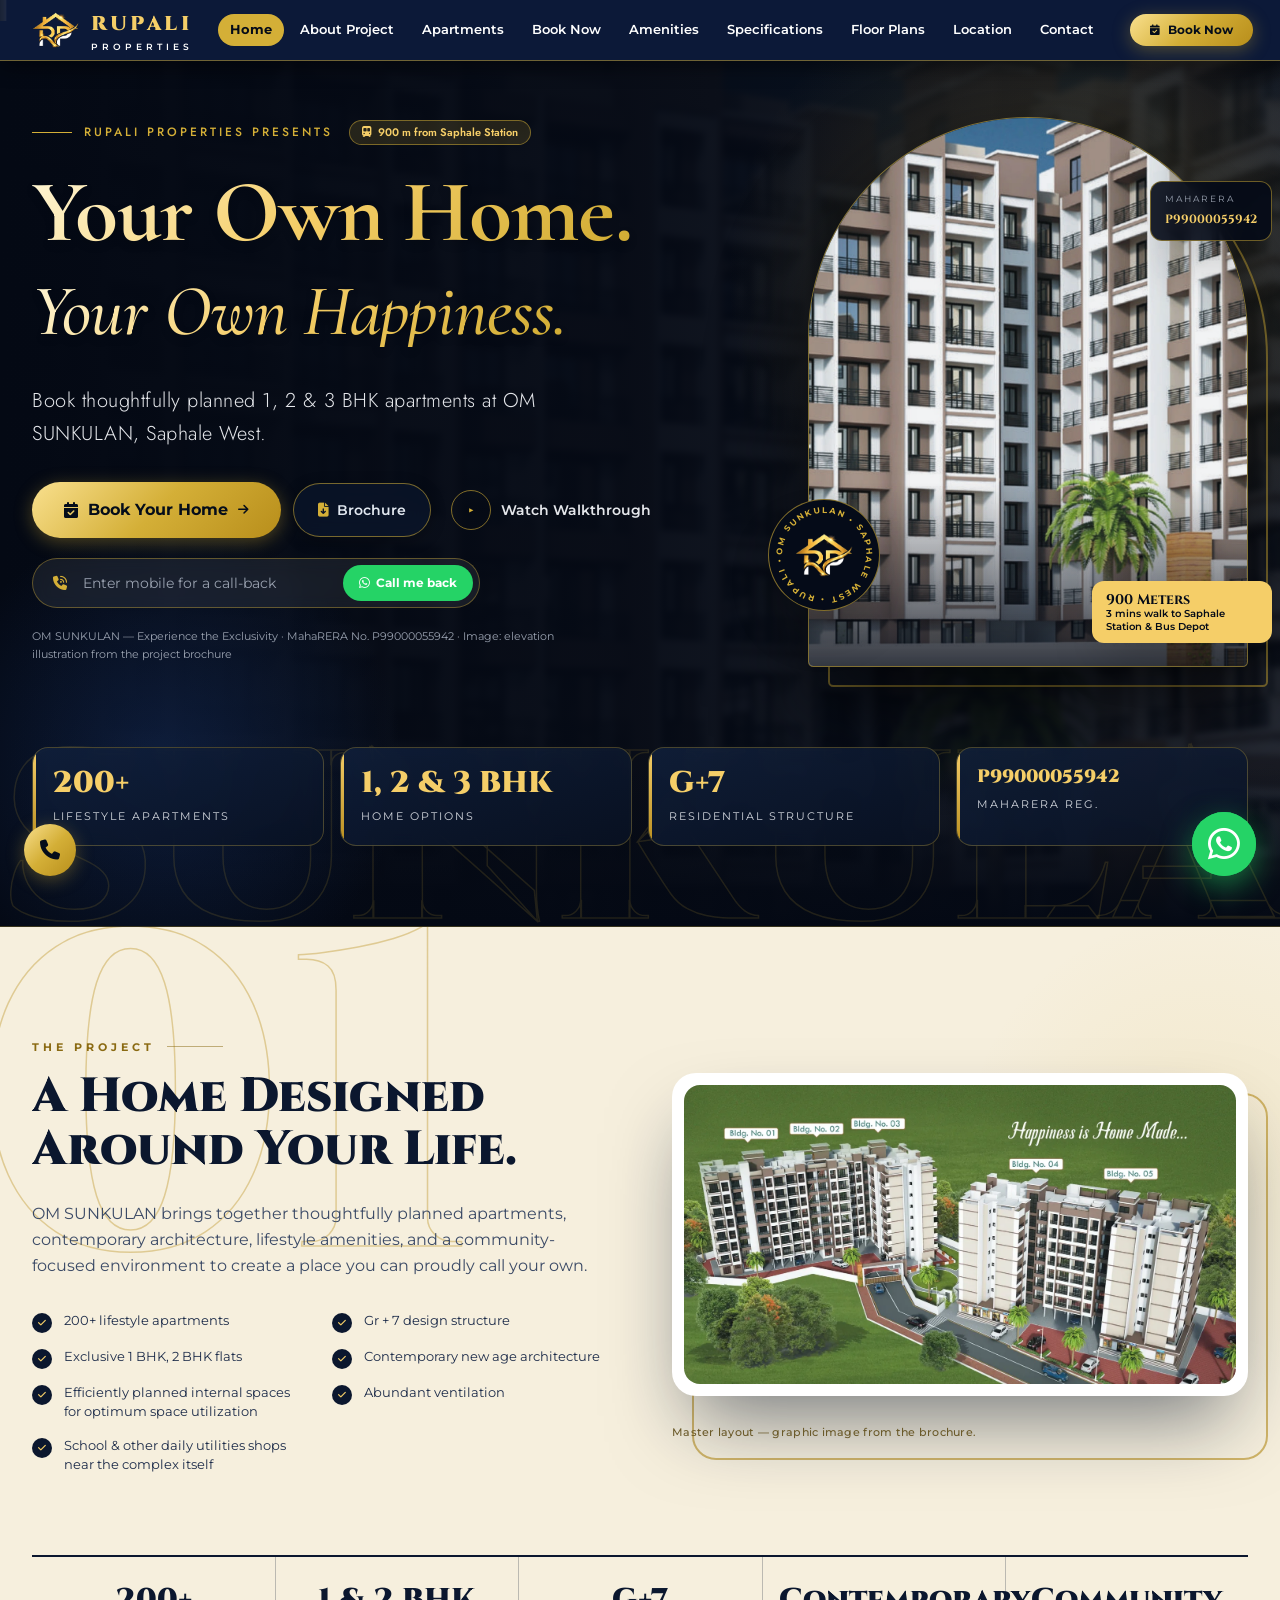
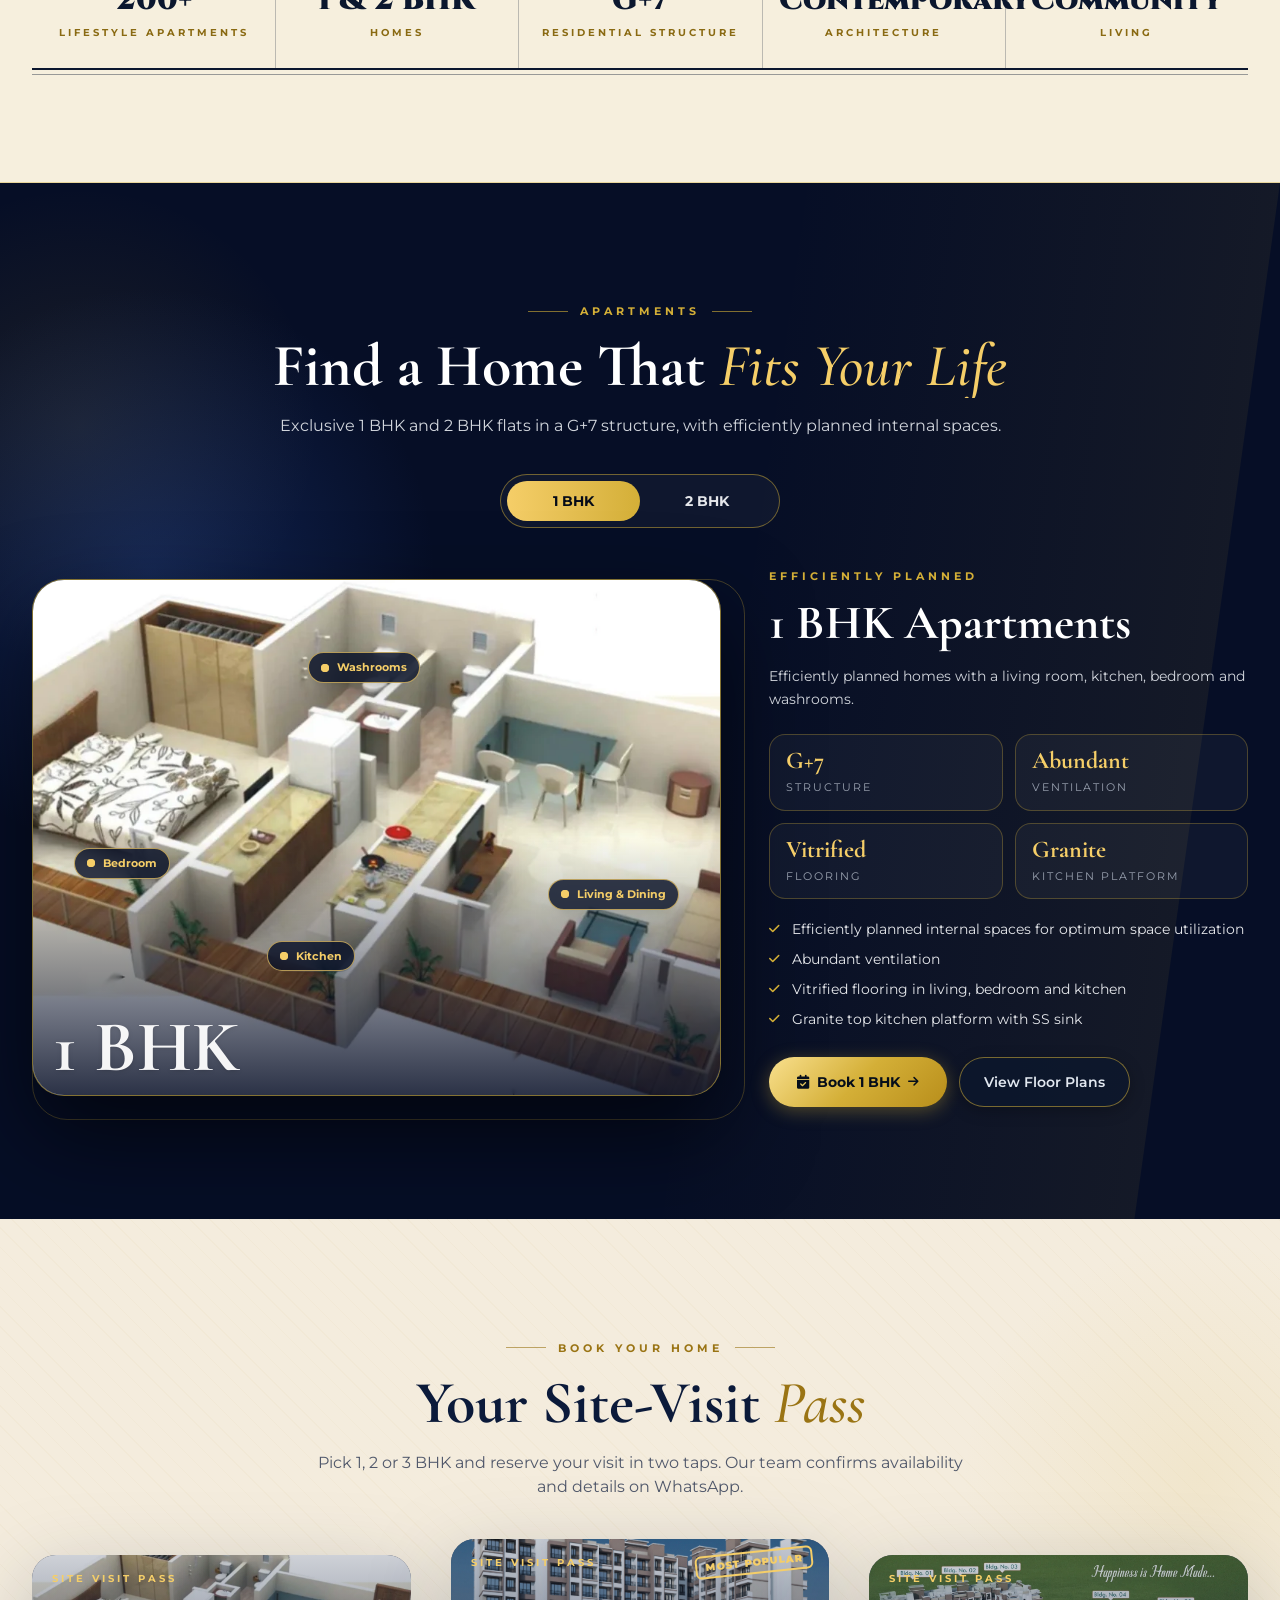
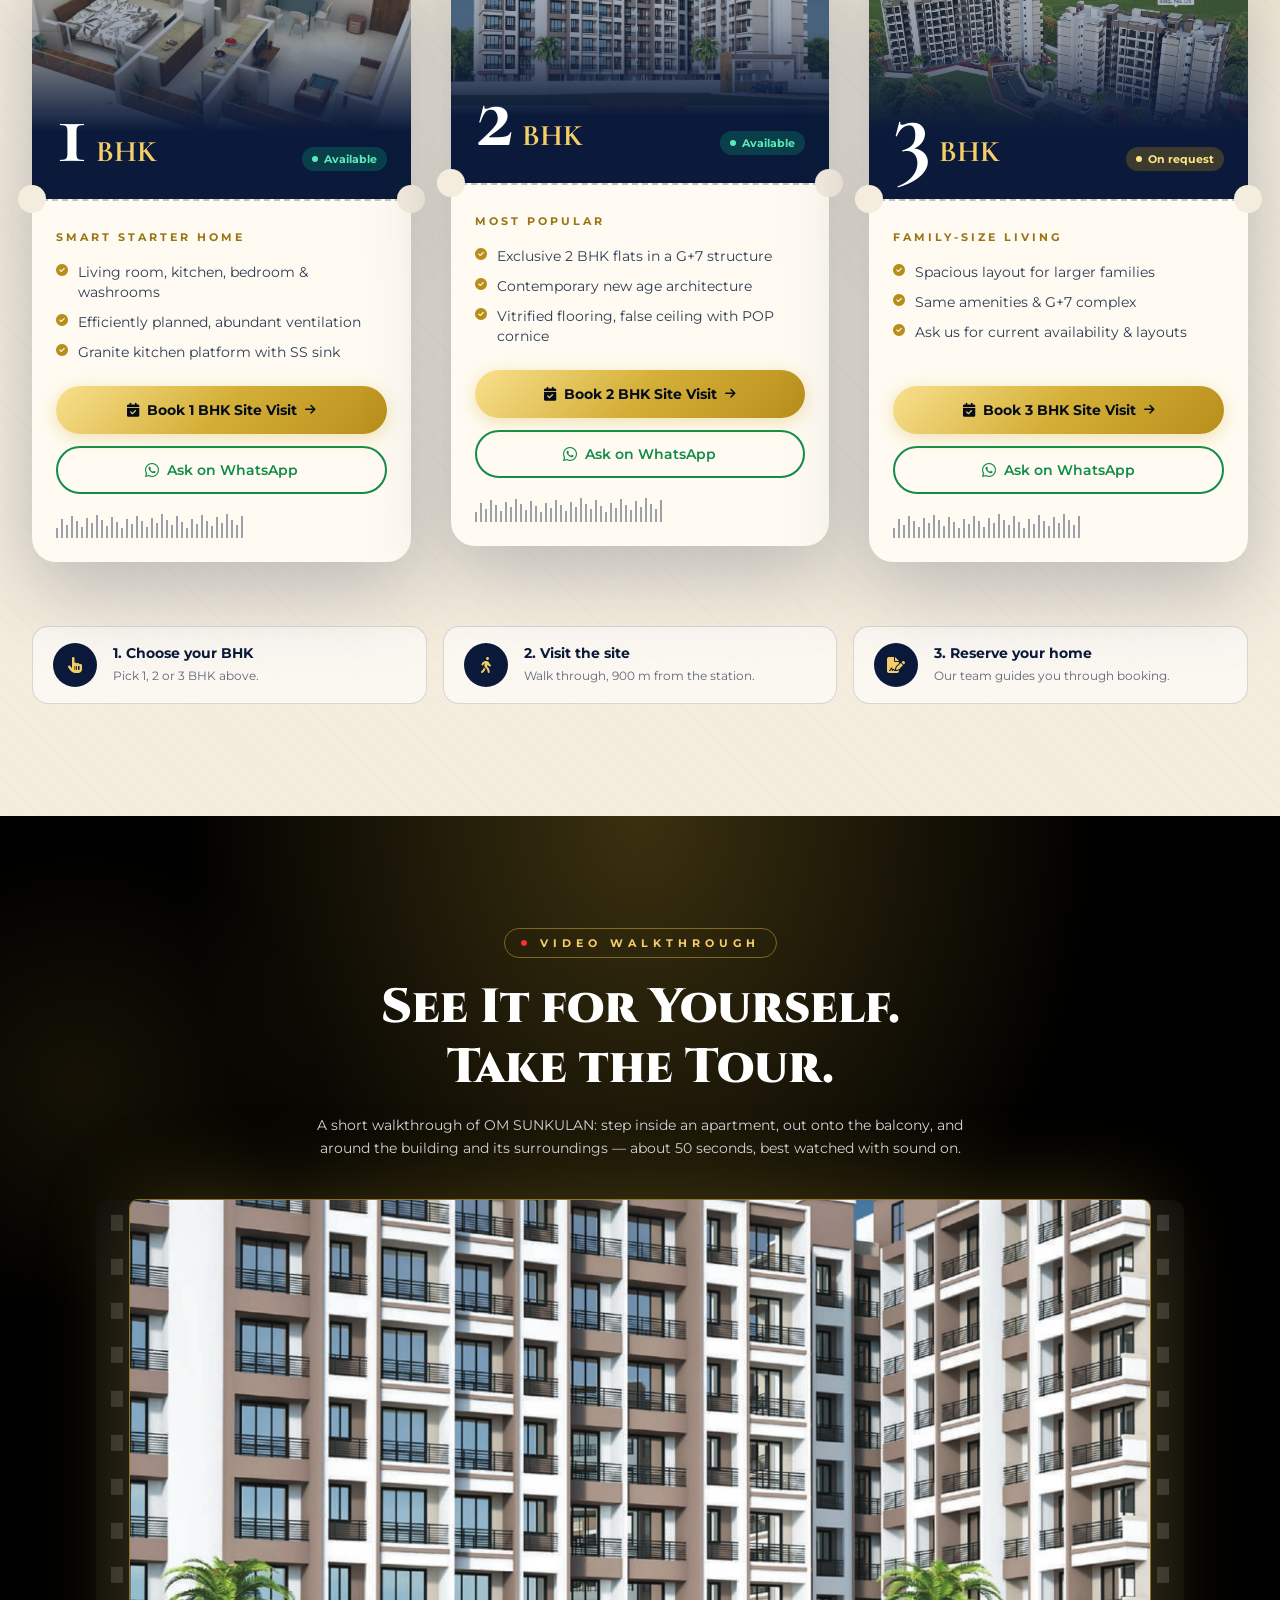
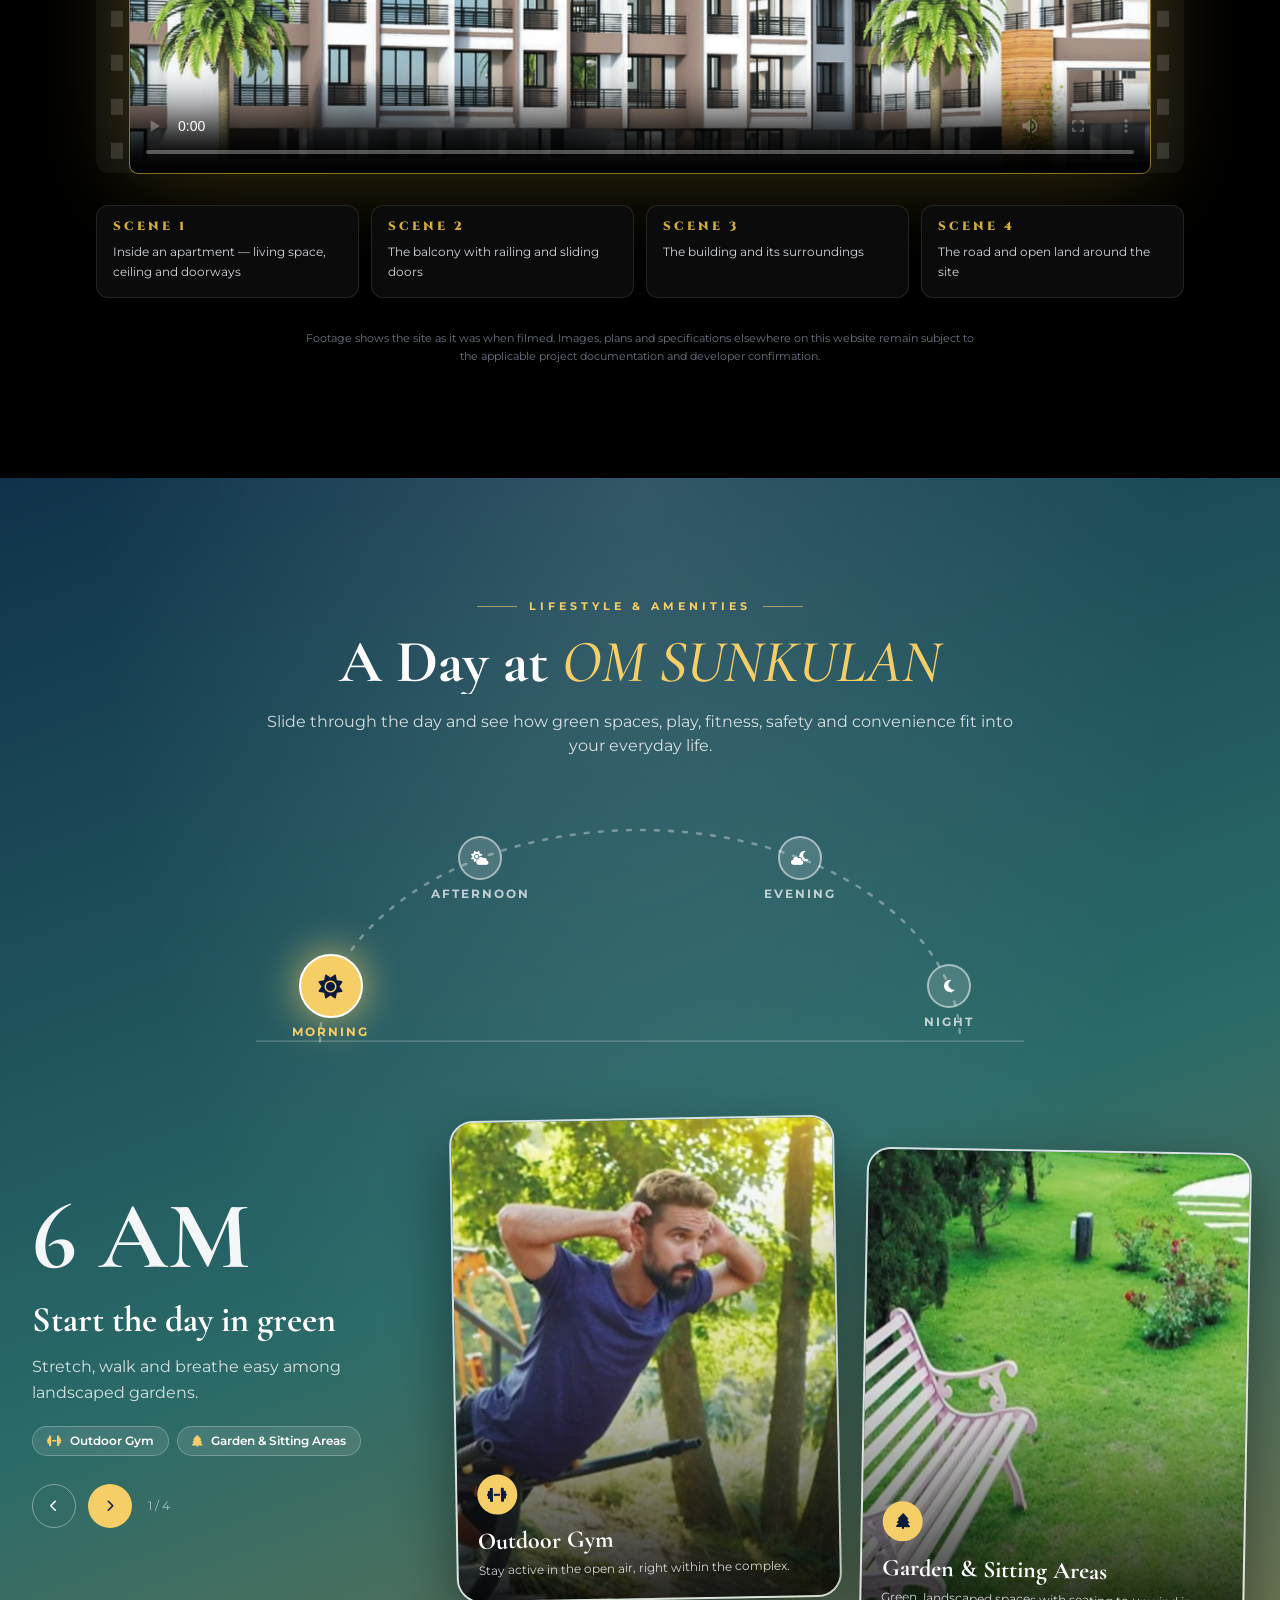
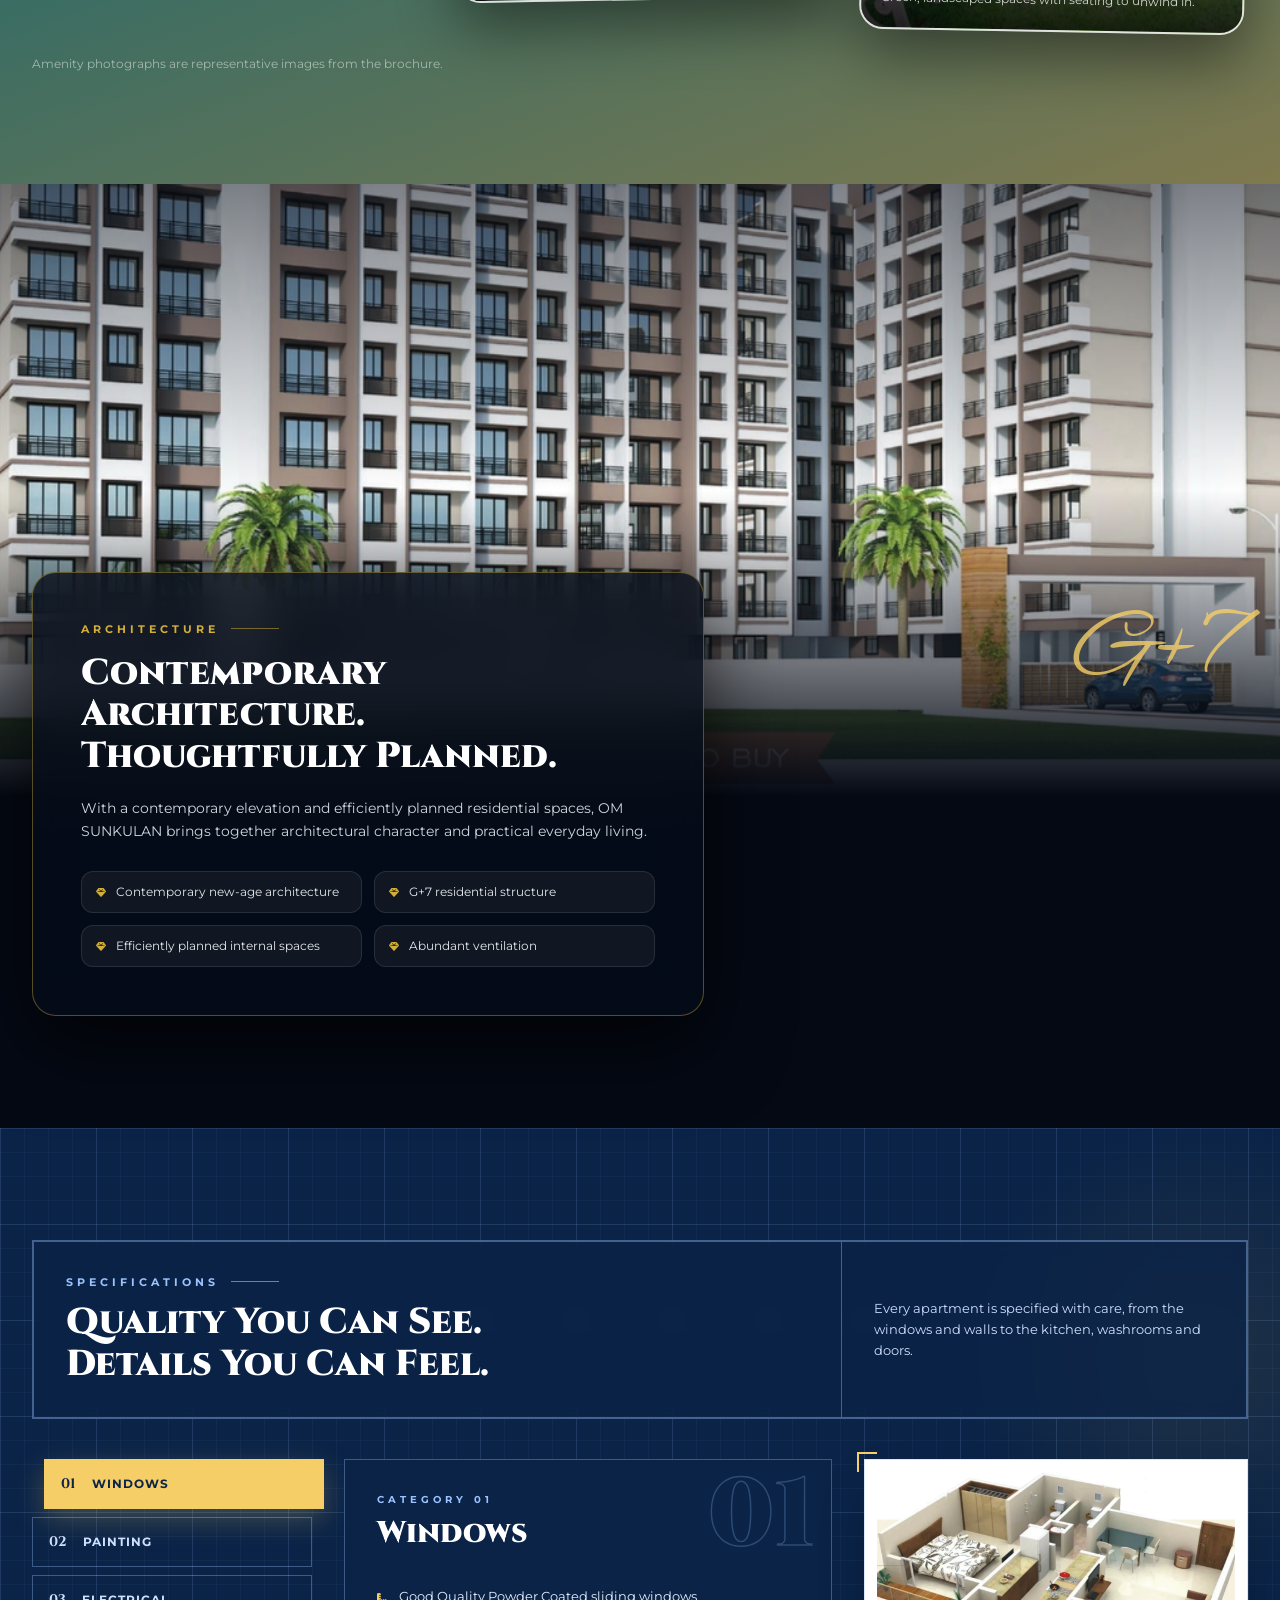
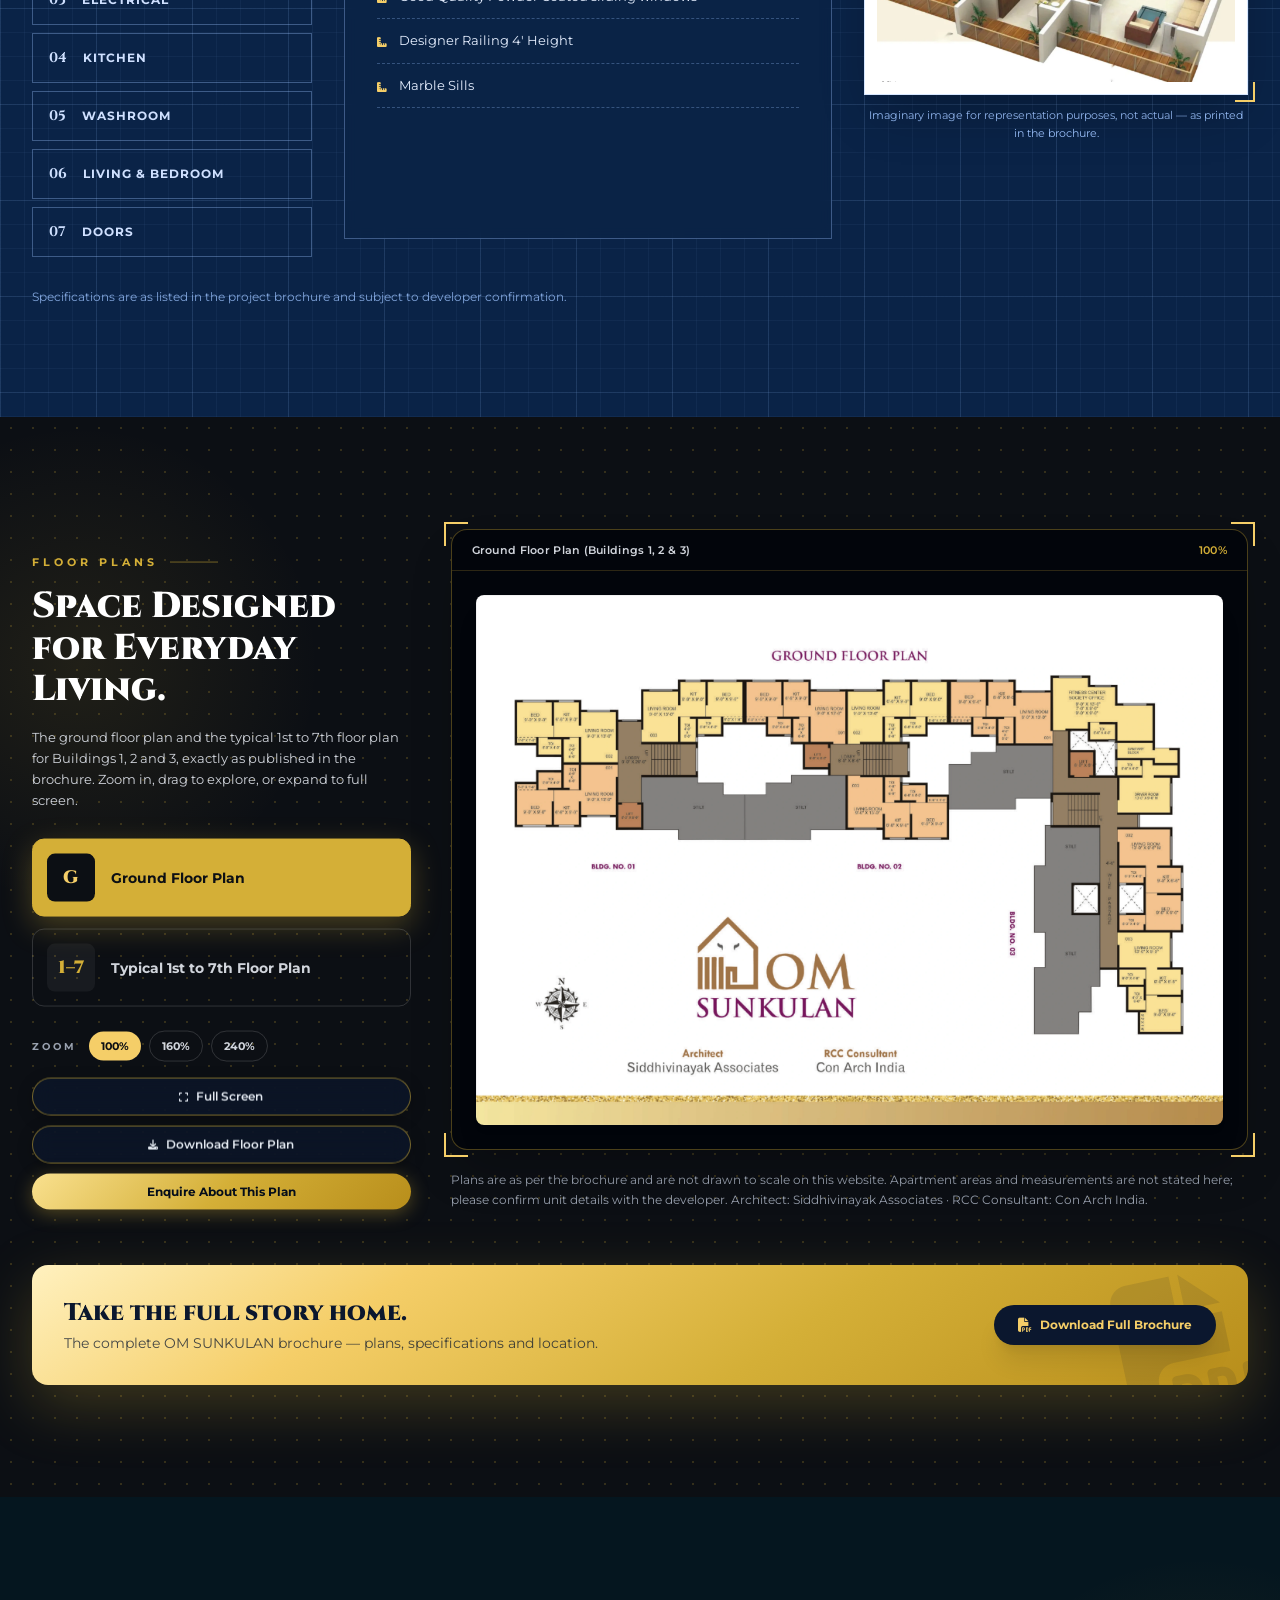
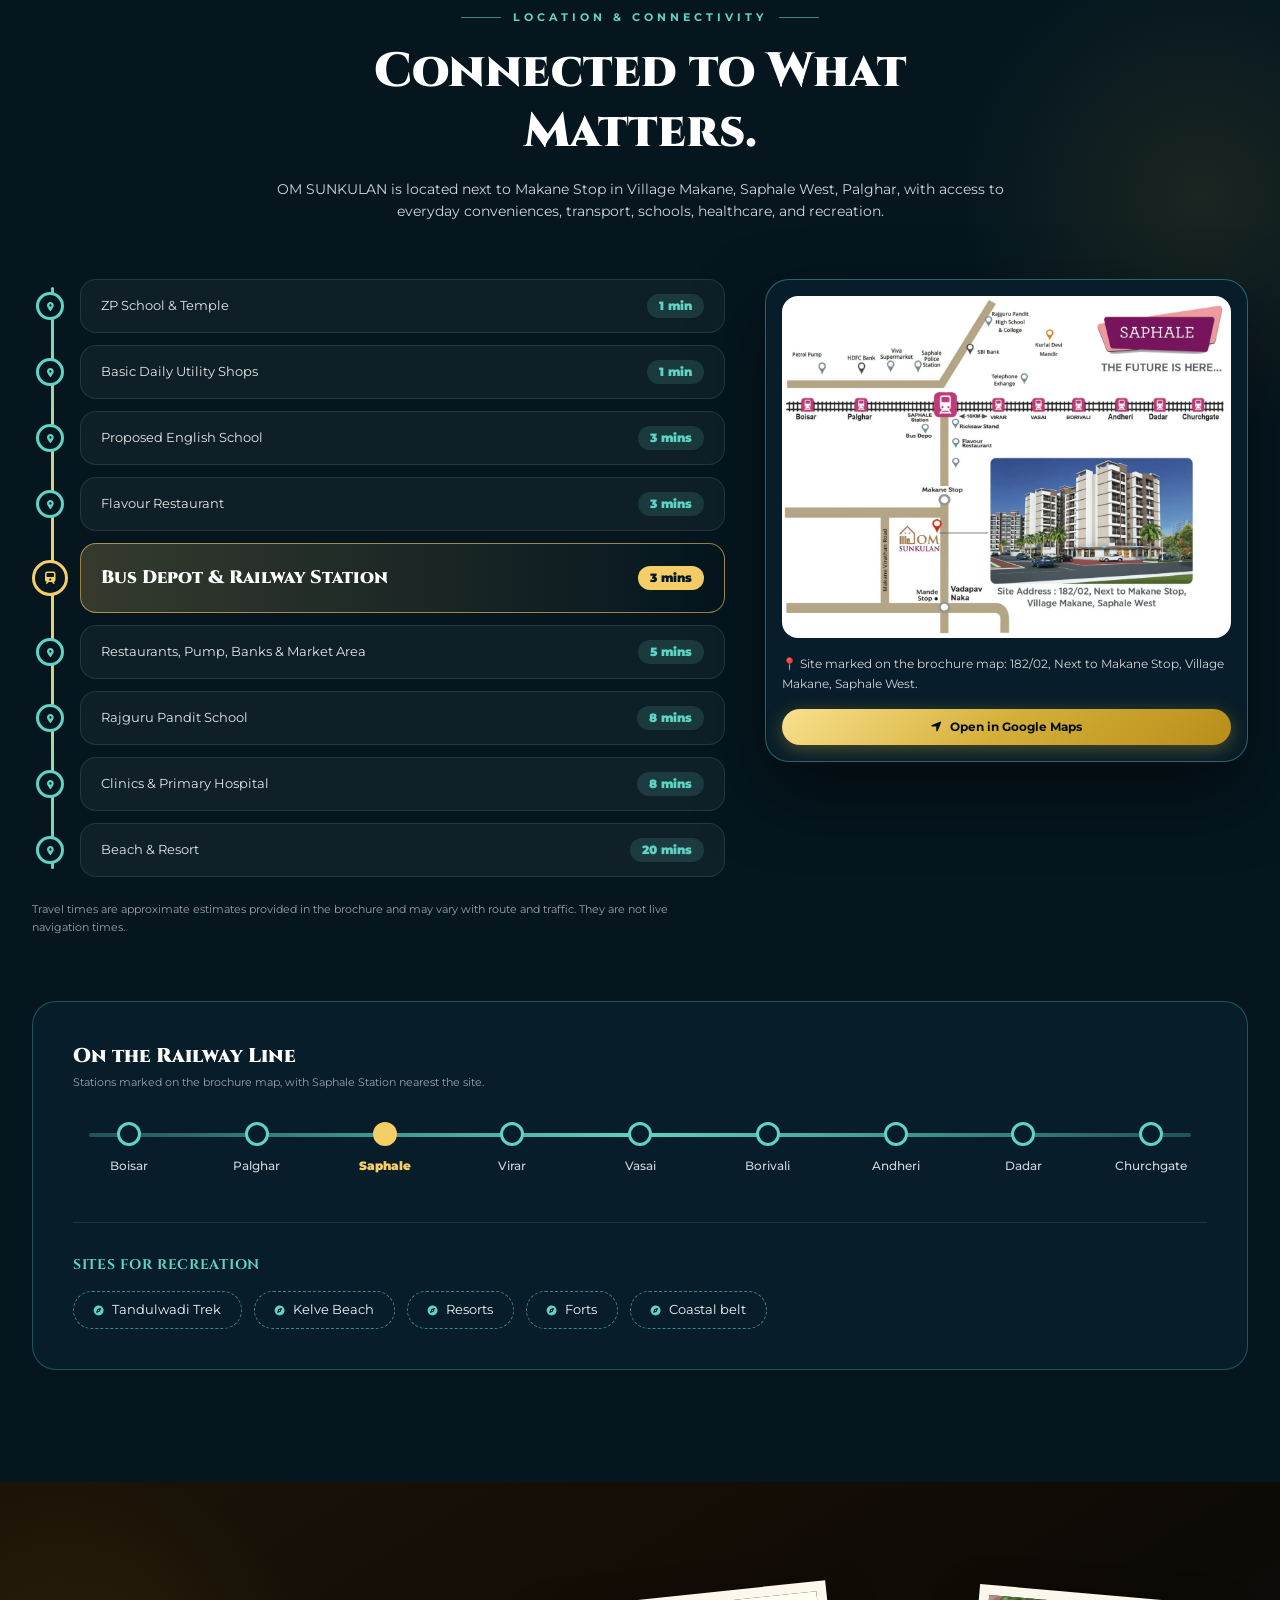
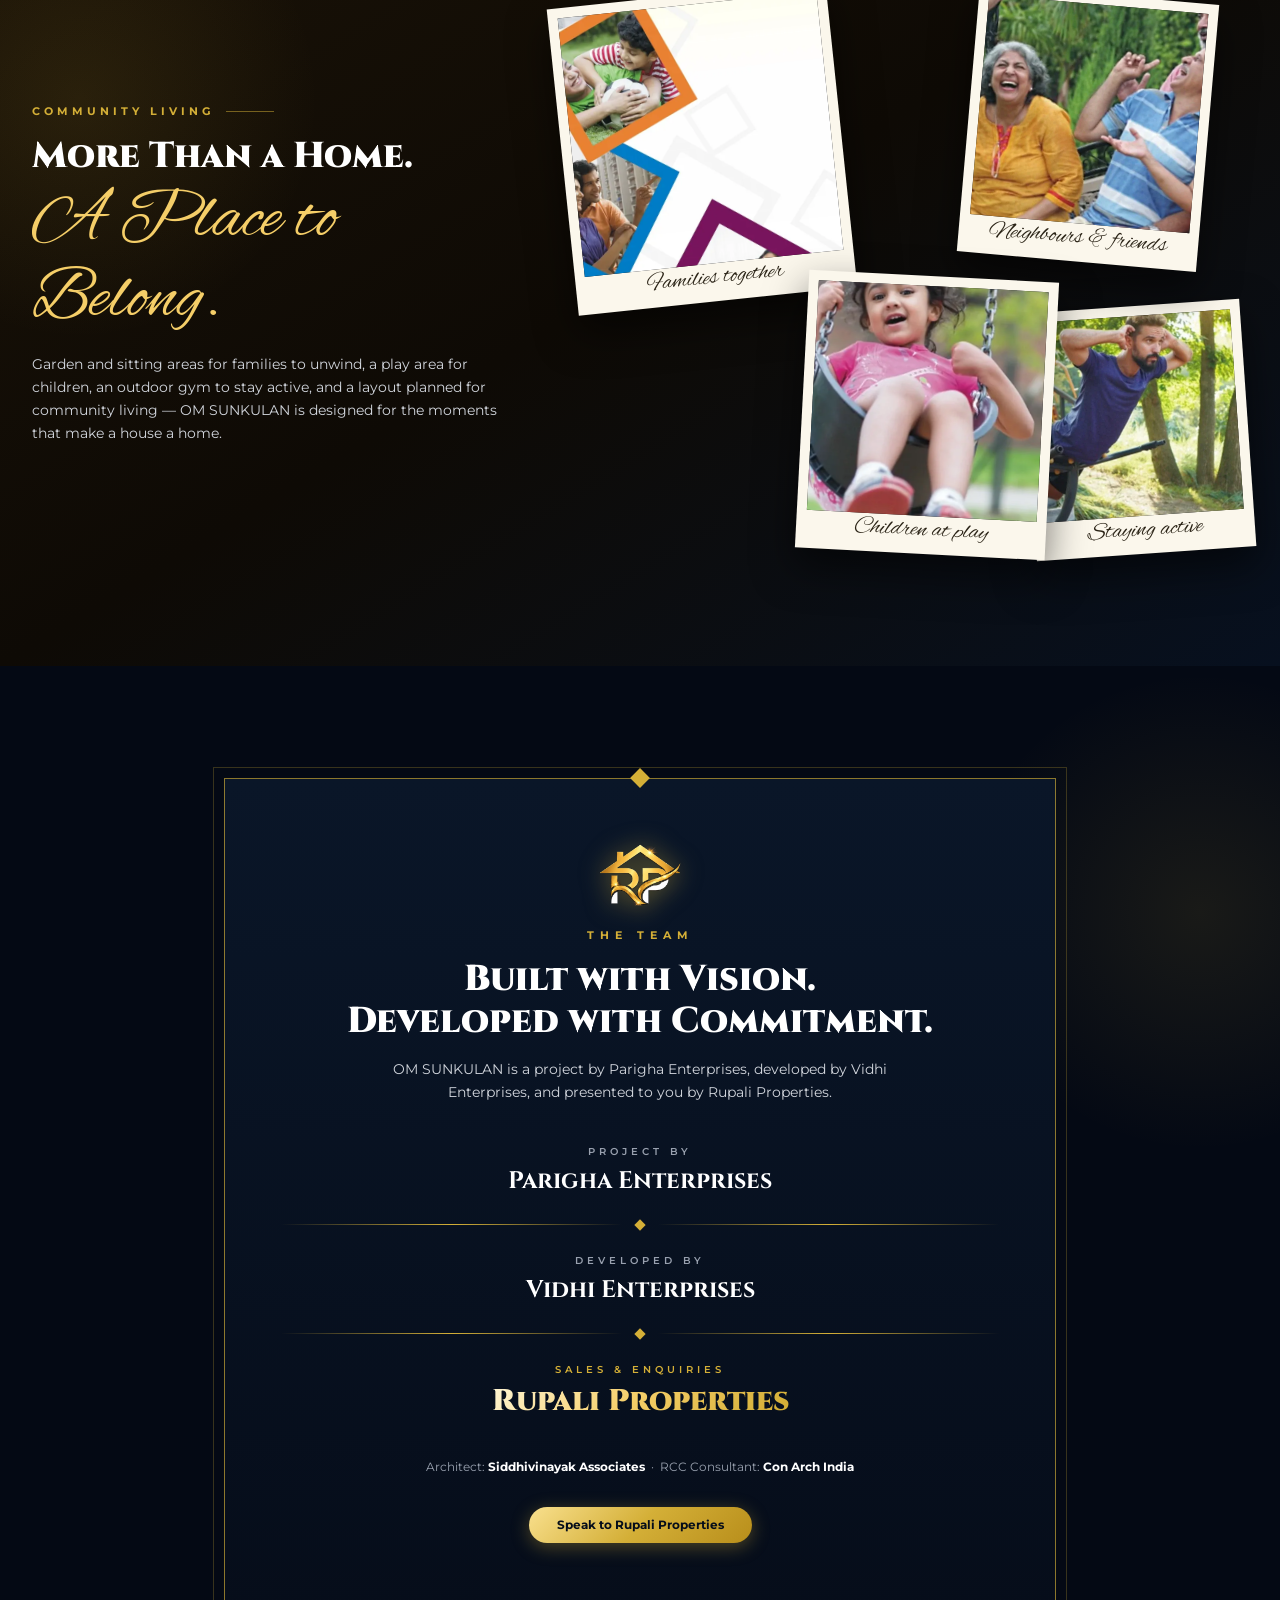
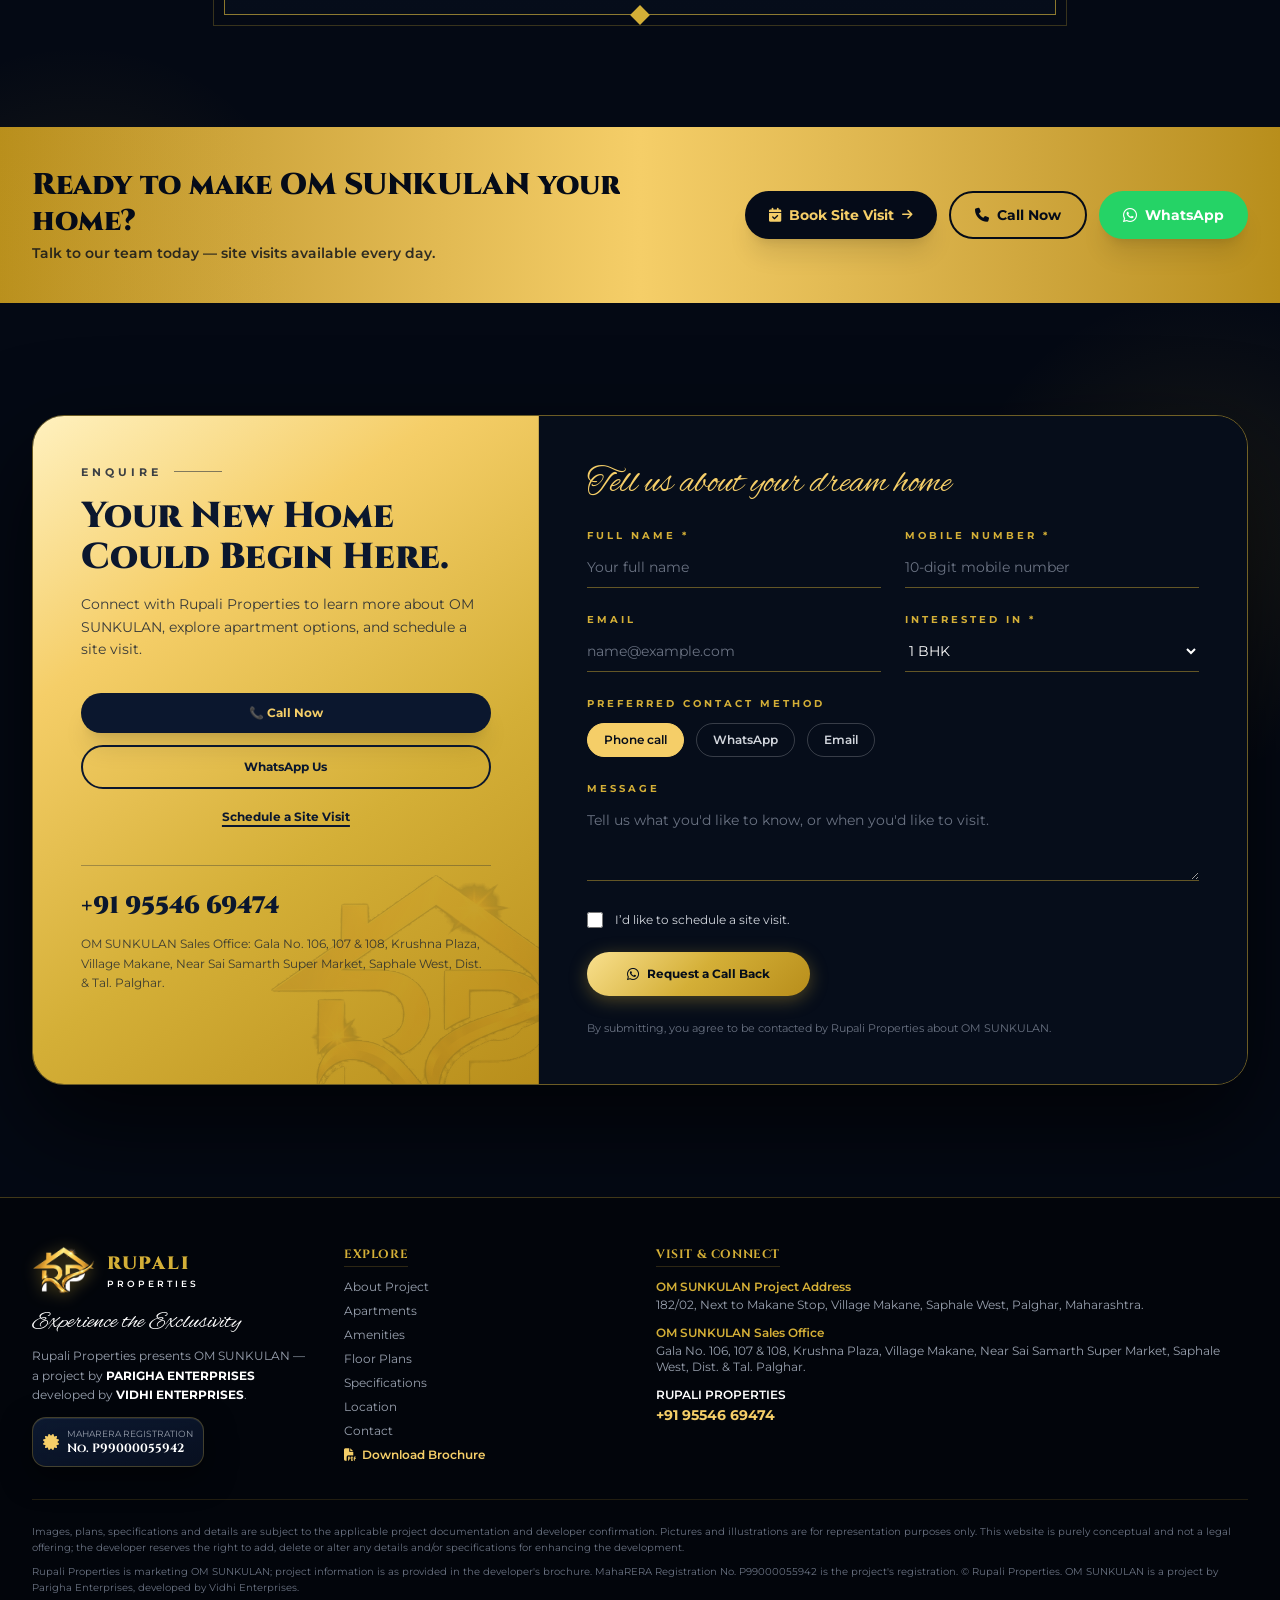
==== index.html @ bee4ece7 "Initial commit" ====
<!DOCTYPE html><html lang="en"><head><meta charSet="utf-8"/><meta name="viewport" content="width=device-width, initial-scale=1"/><link rel="preload" as="image" href="./assets/images/rp-emblem-transparent.png"/><link rel="preload" as="image" href="./assets/images/hd-pristine-hero-building.jpg"/><link rel="preload" as="image" href="./assets/images/vercel_master_layout.webp"/><link rel="preload" as="image" href="./assets/images/vercel_cut_away.webp"/><link rel="preload" as="image" href="./assets/images/hd-brochure-page-4.jpg"/><link rel="preload" as="image" href="./assets/images/vercel_amenity_gym.webp"/><link rel="preload" as="image" href="./assets/images/vercel_amenity_garden.webp"/><link rel="preload" as="image" href="./assets/images/vercel_elevation.webp"/><link rel="preload" as="image" href="./assets/images/vercel_ground_floor_plan.webp"/><link rel="preload" as="image" href="./assets/images/vercel_location_map.webp"/><style>@layer properties{@supports (((-webkit-hyphens:none)) and (not (margin-trim:block))) or ((-moz-orient:inline) and (not (color:rgb(from red r g b)))){*,:before,:after,::backdrop{--tw-translate-x:0;--tw-translate-y:0;--tw-translate-z:0;--tw-scale-x:1;--tw-scale-y:1;--tw-scale-z:1;--tw-rotate-x:initial;--tw-rotate-y:initial;--tw-rotate-z:initial;--tw-skew-x:initial;--tw-skew-y:initial;--tw-space-y-reverse:0;--tw-border-style:solid;--tw-gradient-position:initial;--tw-gradient-from:#0000;--tw-gradient-via:#0000;--tw-gradient-to:#0000;--tw-gradient-stops:initial;--tw-gradient-via-stops:initial;--tw-gradient-from-position:0%;--tw-gradient-via-position:50%;--tw-gradient-to-position:100%;--tw-leading:initial;--tw-font-weight:initial;--tw-tracking:initial;--tw-shadow:0 0 #0000;--tw-shadow-color:initial;--tw-shadow-alpha:100%;--tw-inset-shadow:0 0 #0000;--tw-inset-shadow-color:initial;--tw-inset-shadow-alpha:100%;--tw-ring-color:initial;--tw-ring-shadow:0 0 #0000;--tw-inset-ring-color:initial;--tw-inset-ring-shadow:0 0 #0000;--tw-ring-inset:initial;--tw-ring-offset-width:0px;--tw-ring-offset-color:#fff;--tw-ring-offset-shadow:0 0 #0000;--tw-blur:initial;--tw-brightness:initial;--tw-contrast:initial;--tw-grayscale:initial;--tw-hue-rotate:initial;--tw-invert:initial;--tw-opacity:initial;--tw-saturate:initial;--tw-sepia:initial;--tw-drop-shadow:initial;--tw-drop-shadow-color:initial;--tw-drop-shadow-alpha:100%;--tw-drop-shadow-size:initial;--tw-backdrop-blur:initial;--tw-backdrop-brightness:initial;--tw-backdrop-contrast:initial;--tw-backdrop-grayscale:initial;--tw-backdrop-hue-rotate:initial;--tw-backdrop-invert:initial;--tw-backdrop-opacity:initial;--tw-backdrop-saturate:initial;--tw-backdrop-sepia:initial;--tw-duration:initial}}}@layer theme{:root,:host{--font-sans:-apple-system, BlinkMacSystemFont, "Segoe UI", Roboto, "Helvetica Neue", "Noto Sans", Arial, sans-serif, "Apple Color Emoji", "Segoe UI Emoji", "Segoe UI Symbol", "Noto Color Emoji";--font-mono:ui-monospace, SFMono-Regular, Menlo, Monaco, Consolas, "Liberation Mono", "Courier New", monospace;--color-red-500:#fb2c36;--color-amber-200:#fee685;--color-amber-400:#fcbb00;--color-emerald-300:#5ee9b5;--color-emerald-400:#00d294;--color-gray-100:#f3f4f6;--color-gray-200:#e5e7eb;--color-gray-300:#d1d5dc;--color-gray-400:#99a1af;--color-gray-500:#6a7282;--color-black:#000;--color-white:#fff;--spacing:.25rem;--container-md:28rem;--container-xl:36rem;--container-2xl:42rem;--container-3xl:48rem;--container-4xl:56rem;--container-5xl:64rem;--container-6xl:72rem;--container-7xl:80rem;--text-xs:.75rem;--text-xs--line-height:calc(1 / .75);--text-sm:.875rem;--text-sm--line-height:calc(1.25 / .875);--text-base:1rem;--text-base--line-height:calc(1.5 / 1);--text-lg:1.125rem;--text-lg--line-height:calc(1.75 / 1.125);--text-xl:1.25rem;--text-xl--line-height:calc(1.75 / 1.25);--text-2xl:1.5rem;--text-2xl--line-height:calc(2 / 1.5);--text-3xl:1.875rem;--text-3xl--line-height:calc(2.25 / 1.875);--text-4xl:2.25rem;--text-4xl--line-height:calc(2.5 / 2.25);--text-5xl:3rem;--text-5xl--line-height:1;--text-6xl:3.75rem;--text-6xl--line-height:1;--text-7xl:4.5rem;--text-7xl--line-height:1;--text-8xl:6rem;--text-8xl--line-height:1;--font-weight-light:300;--font-weight-normal:400;--font-weight-medium:500;--font-weight-semibold:600;--font-weight-bold:700;--font-weight-black:900;--tracking-normal:0em;--tracking-wide:.025em;--tracking-wider:.05em;--tracking-widest:.1em;--leading-tight:1.25;--leading-relaxed:1.625;--radius-md:.375rem;--radius-lg:.5rem;--radius-xl:.75rem;--radius-2xl:1rem;--radius-3xl:1.5rem;--drop-shadow-lg:0 4px 4px #00000026;--blur-sm:8px;--blur-md:12px;--blur-xl:24px;--default-transition-duration:.15s;--default-transition-timing-function:cubic-bezier(.4, 0, .2, 1);--default-font-family:var(--font-sans);--default-mono-font-family:var(--font-mono)}@supports (color:lab(0% 0 0)){:root,:host{--color-red-500:lab(55.4814% 75.0732 48.8528);--color-amber-200:lab(91.7203% -.505269 49.9084);--color-amber-400:lab(80.1641% 16.6016 99.2089);--color-emerald-300:lab(83.9203% -48.7124 13.8849);--color-emerald-400:lab(75.0771% -60.7313 19.4147);--color-gray-100:lab(96.1596% -.0823438 -1.13575);--color-gray-200:lab(91.6229% -.159115 -2.26791);--color-gray-300:lab(85.1236% -.612259 -3.7138);--color-gray-400:lab(65.9269% -.832707 -8.17473);--color-gray-500:lab(47.7841% -.393182 -10.0268)}}}@layer base{*,:after,:before,::backdrop{box-sizing:border-box;border:0 solid;margin:0;padding:0}::file-selector-button{box-sizing:border-box;border:0 solid;margin:0;padding:0}html,:host{-webkit-text-size-adjust:100%;tab-size:4;line-height:1.5;font-family:var(--default-font-family,-apple-system, BlinkMacSystemFont, "Segoe UI", Roboto, "Helvetica Neue", "Noto Sans", Arial, sans-serif, "Apple Color Emoji", "Segoe UI Emoji", "Segoe UI Symbol", "Noto Color Emoji");font-feature-settings:var(--default-font-feature-settings,normal);font-variation-settings:var(--default-font-variation-settings,normal);-webkit-tap-highlight-color:transparent}hr{height:0;color:inherit;border-top-width:1px}abbr:where([title]){-webkit-text-decoration:underline dotted;text-decoration:underline dotted}h1,h2,h3,h4,h5,h6{font-size:inherit;font-weight:inherit}a{color:inherit;-webkit-text-decoration:inherit;-webkit-text-decoration:inherit;-webkit-text-decoration:inherit;-webkit-text-decoration:inherit;text-decoration:inherit}b,strong{font-weight:bolder}code,kbd,samp,pre{font-family:var(--default-mono-font-family,ui-monospace, SFMono-Regular, Menlo, Monaco, Consolas, "Liberation Mono", "Courier New", monospace);font-feature-settings:var(--default-mono-font-feature-settings,normal);font-variation-settings:var(--default-mono-font-variation-settings,normal);font-size:1em}small{font-size:80%}sub,sup{vertical-align:baseline;font-size:75%;line-height:0;position:relative}sub{bottom:-.25em}sup{top:-.5em}table{text-indent:0;border-color:inherit;border-collapse:collapse}:-moz-focusring:where(:not(iframe)){outline:auto}progress{vertical-align:baseline}summary{display:list-item}ol,ul,menu{list-style:none}img,svg,video,canvas,audio,iframe,embed,object{vertical-align:middle;display:block}img,video{max-width:100%;height:auto}button,input,select,optgroup,textarea{font:inherit;font-feature-settings:inherit;font-variation-settings:inherit;letter-spacing:inherit;color:inherit;opacity:1;background-color:#0000;border-radius:0}::file-selector-button{font:inherit;font-feature-settings:inherit;font-variation-settings:inherit;letter-spacing:inherit;color:inherit;opacity:1;background-color:#0000;border-radius:0}:where(select:is([multiple],[size])) optgroup{font-weight:bolder}:where(select:is([multiple],[size])) optgroup option{padding-inline-start:20px}::file-selector-button{margin-inline-end:4px}::placeholder{opacity:1}@supports (not ((-webkit-appearance:-apple-pay-button))) or (contain-intrinsic-size:1px){::placeholder{color:currentColor}@supports (color:color-mix(in lab, red, red)){::placeholder{color:color-mix(in oklab, currentcolor 50%, transparent)}}}textarea{resize:vertical}::-webkit-search-decoration{-webkit-appearance:none}::-webkit-date-and-time-value{min-height:1lh;text-align:inherit}::-webkit-datetime-edit{display:inline-flex}::-webkit-datetime-edit-fields-wrapper{padding:0}::-webkit-datetime-edit{padding-block:0}::-webkit-datetime-edit-year-field{padding-block:0}::-webkit-datetime-edit-month-field{padding-block:0}::-webkit-datetime-edit-day-field{padding-block:0}::-webkit-datetime-edit-hour-field{padding-block:0}::-webkit-datetime-edit-minute-field{padding-block:0}::-webkit-datetime-edit-second-field{padding-block:0}::-webkit-datetime-edit-millisecond-field{padding-block:0}::-webkit-datetime-edit-meridiem-field{padding-block:0}::-webkit-calendar-picker-indicator{line-height:1}:-moz-ui-invalid{box-shadow:none}button,input:where([type=button],[type=reset],[type=submit]){appearance:button}::file-selector-button{appearance:button}::-webkit-inner-spin-button{height:auto}::-webkit-outer-spin-button{height:auto}[hidden]:where(:not([hidden=until-found])){display:none!important}}@layer components;@layer utilities{.pointer-events-none{pointer-events:none}.invisible{visibility:hidden}.visible{visibility:visible}.sr-only{clip-path:inset(50%);white-space:nowrap;border-width:0;width:1px;height:1px;margin:-1px;padding:0;position:absolute;overflow:hidden}.absolute{position:absolute}.fixed{position:fixed}.relative{position:relative}.static{position:static}.sticky{position:sticky}.-inset-3{inset:calc(var(--spacing) * -3)}.-inset-4{inset:calc(var(--spacing) * -4)}.inset-0{inset:0}.inset-x-0{inset-inline:0}.-top-2{top:calc(var(--spacing) * -2)}.-top-3\.5{top:calc(var(--spacing) * -3.5)}.-top-10{top:calc(var(--spacing) * -10)}.-top-32{top:calc(var(--spacing) * -32)}.-top-40{top:calc(var(--spacing) * -40)}.top-0{top:0}.top-1\.5{top:calc(var(--spacing) * 1.5)}.top-1\/2{top:50%}.top-2{top:calc(var(--spacing) * 2)}.top-3{top:calc(var(--spacing) * 3)}.top-4{top:calc(var(--spacing) * 4)}.top-16{top:calc(var(--spacing) * 16)}.top-20{top:calc(var(--spacing) * 20)}.top-\[11px\]{top:11px}.top-\[12\%\]{top:12%}.top-\[14\%\]{top:14%}.top-\[38\%\]{top:38%}.top-\[52\%\]{top:52%}.top-\[58\%\]{top:58%}.top-\[62\%\]{top:62%}.top-\[70\%\]{top:70%}.top-full{top:100%}.-right-2{right:calc(var(--spacing) * -2)}.-right-3\.5{right:calc(var(--spacing) * -3.5)}.-right-4{right:calc(var(--spacing) * -4)}.-right-10{right:calc(var(--spacing) * -10)}.-right-32{right:calc(var(--spacing) * -32)}.-right-40{right:calc(var(--spacing) * -40)}.right-0{right:0}.right-4{right:calc(var(--spacing) * 4)}.right-6{right:calc(var(--spacing) * 6)}.right-\[6\%\]{right:6%}.-bottom-2{bottom:calc(var(--spacing) * -2)}.-bottom-8{bottom:calc(var(--spacing) * -8)}.-bottom-10{bottom:calc(var(--spacing) * -10)}.-bottom-24{bottom:calc(var(--spacing) * -24)}.-bottom-\[7px\]{bottom:-7px}.bottom-0{bottom:0}.bottom-1\.5{bottom:calc(var(--spacing) * 1.5)}.bottom-2{bottom:calc(var(--spacing) * 2)}.bottom-3{bottom:calc(var(--spacing) * 3)}.bottom-4{bottom:calc(var(--spacing) * 4)}.bottom-6{bottom:calc(var(--spacing) * 6)}.bottom-14{bottom:calc(var(--spacing) * 14)}.bottom-24{bottom:calc(var(--spacing) * 24)}.-left-1\/2{left:-50%}.-left-2{left:calc(var(--spacing) * -2)}.-left-3\.5{left:calc(var(--spacing) * -3.5)}.-left-6{left:calc(var(--spacing) * -6)}.-left-10{left:calc(var(--spacing) * -10)}.-left-24{left:calc(var(--spacing) * -24)}.-left-40{left:calc(var(--spacing) * -40)}.left-0{left:0}.left-1\.5{left:calc(var(--spacing) * 1.5)}.left-1\/2{left:50%}.left-2{left:calc(var(--spacing) * 2)}.left-4{left:calc(var(--spacing) * 4)}.left-5{left:calc(var(--spacing) * 5)}.left-6{left:calc(var(--spacing) * 6)}.left-\[6\%\]{left:6%}.left-\[8\%\]{left:8%}.left-\[10\%\]{left:10%}.left-\[15px\]{left:15px}.left-\[34\%\]{left:34%}.left-\[40\%\]{left:40%}.left-\[calc\(50\%\+3px\)\]{left:calc(50% + 3px)}.z-10{z-index:10}.z-20{z-index:20}.z-40{z-index:40}.z-50{z-index:50}.z-\[1\]{z-index:1}.z-\[2\]{z-index:2}.z-\[3\]{z-index:3}.z-\[4\]{z-index:4}.z-\[55\]{z-index:55}.z-\[60\]{z-index:60}.order-1{order:1}.order-2{order:2}.col-span-2{grid-column:span 2/span 2}.row-span-2{grid-row:span 2/span 2}.mx-auto{margin-inline:auto}.-mt-12{margin-top:calc(var(--spacing) * -12)}.-mt-44{margin-top:calc(var(--spacing) * -44)}.mt-0\.5{margin-top:calc(var(--spacing) * .5)}.mt-1{margin-top:var(--spacing)}.mt-1\.5{margin-top:calc(var(--spacing) * 1.5)}.mt-2{margin-top:calc(var(--spacing) * 2)}.mt-2\.5{margin-top:calc(var(--spacing) * 2.5)}.mt-3{margin-top:calc(var(--spacing) * 3)}.mt-4{margin-top:calc(var(--spacing) * 4)}.mt-5{margin-top:calc(var(--spacing) * 5)}.mt-6{margin-top:calc(var(--spacing) * 6)}.mt-7{margin-top:calc(var(--spacing) * 7)}.mt-8{margin-top:calc(var(--spacing) * 8)}.mt-9{margin-top:calc(var(--spacing) * 9)}.mt-10{margin-top:calc(var(--spacing) * 10)}.mt-12{margin-top:calc(var(--spacing) * 12)}.mt-14{margin-top:calc(var(--spacing) * 14)}.mt-16{margin-top:calc(var(--spacing) * 16)}.mr-1{margin-right:var(--spacing)}.mr-1\.5{margin-right:calc(var(--spacing) * 1.5)}.mr-2{margin-right:calc(var(--spacing) * 2)}.-mb-1{margin-bottom:calc(var(--spacing) * -1)}.mb-1{margin-bottom:var(--spacing)}.mb-1\.5{margin-bottom:calc(var(--spacing) * 1.5)}.mb-2{margin-bottom:calc(var(--spacing) * 2)}.mb-3{margin-bottom:calc(var(--spacing) * 3)}.mb-4{margin-bottom:calc(var(--spacing) * 4)}.mb-5{margin-bottom:calc(var(--spacing) * 5)}.mb-6{margin-bottom:calc(var(--spacing) * 6)}.mb-7{margin-bottom:calc(var(--spacing) * 7)}.mb-8{margin-bottom:calc(var(--spacing) * 8)}.mb-10{margin-bottom:calc(var(--spacing) * 10)}.mb-14{margin-bottom:calc(var(--spacing) * 14)}.ml-1{margin-left:var(--spacing)}.ml-2{margin-left:calc(var(--spacing) * 2)}.block{display:block}.flex{display:flex}.grid{display:grid}.hidden{display:none}.inline-block{display:inline-block}.inline-flex{display:inline-flex}.table{display:table}.aspect-16\/9{aspect-ratio:16/9}.aspect-\[3\/1\]{aspect-ratio:3}.aspect-\[4\/3\]{aspect-ratio:4/3}.aspect-\[4\/5\]{aspect-ratio:4/5}.aspect-square{aspect-ratio:1}.h-0{height:0}.h-1{height:var(--spacing)}.h-1\.5{height:calc(var(--spacing) * 1.5)}.h-1\/3{height:33.3333%}.h-2{height:calc(var(--spacing) * 2)}.h-4{height:calc(var(--spacing) * 4)}.h-5{height:calc(var(--spacing) * 5)}.h-6{height:calc(var(--spacing) * 6)}.h-7{height:calc(var(--spacing) * 7)}.h-8{height:calc(var(--spacing) * 8)}.h-9{height:calc(var(--spacing) * 9)}.h-10{height:calc(var(--spacing) * 10)}.h-11{height:calc(var(--spacing) * 11)}.h-12{height:calc(var(--spacing) * 12)}.h-13{height:calc(var(--spacing) * 13)}.h-14{height:calc(var(--spacing) * 14)}.h-16{height:calc(var(--spacing) * 16)}.h-24{height:calc(var(--spacing) * 24)}.h-40{height:calc(var(--spacing) * 40)}.h-44{height:calc(var(--spacing) * 44)}.h-\[1px\]{height:1px}.h-\[2px\]{height:2px}.h-\[3px\]{height:3px}.h-\[52px\]{height:52px}.h-\[60px\]{height:60px}.h-\[68vh\]{height:68vh}.h-\[128\%\]{height:128%}.h-\[130\%\]{height:130%}.h-\[420px\]{height:420px}.h-\[520px\]{height:520px}.h-\[620px\]{height:620px}.h-\[640px\]{height:640px}.h-\[760px\]{height:760px}.h-auto{height:auto}.h-full{height:100%}.h-px{height:1px}.max-h-\[70vh\]{max-height:70vh}.max-h-\[80vh\]{max-height:80vh}.min-h-\[380px\]{min-height:380px}.min-h-\[420px\]{min-height:420px}.min-h-\[460px\]{min-height:460px}.min-h-screen{min-height:100vh}.w-1\.5{width:calc(var(--spacing) * 1.5)}.w-1\/3{width:33.3333%}.w-2{width:calc(var(--spacing) * 2)}.w-4{width:calc(var(--spacing) * 4)}.w-5{width:calc(var(--spacing) * 5)}.w-6{width:calc(var(--spacing) * 6)}.w-7{width:calc(var(--spacing) * 7)}.w-9{width:calc(var(--spacing) * 9)}.w-10{width:calc(var(--spacing) * 10)}.w-11{width:calc(var(--spacing) * 11)}.w-12{width:calc(var(--spacing) * 12)}.w-13{width:calc(var(--spacing) * 13)}.w-14{width:calc(var(--spacing) * 14)}.w-20{width:calc(var(--spacing) * 20)}.w-24{width:calc(var(--spacing) * 24)}.w-56{width:calc(var(--spacing) * 56)}.w-72{width:calc(var(--spacing) * 72)}.w-\[2px\]{width:2px}.w-\[3px\]{width:3px}.w-\[38\%\]{width:38%}.w-\[280px\]{width:280px}.w-\[420px\]{width:420px}.w-\[520px\]{width:520px}.w-\[620px\]{width:620px}.w-\[760px\]{width:760px}.w-\[1000px\]{width:1000px}.w-\[calc\(50\%-6px\)\]{width:calc(50% - 6px)}.w-auto{width:auto}.w-full{width:100%}.max-w-2xl{max-width:var(--container-2xl)}.max-w-3xl{max-width:var(--container-3xl)}.max-w-4xl{max-width:var(--container-4xl)}.max-w-5xl{max-width:var(--container-5xl)}.max-w-6xl{max-width:var(--container-6xl)}.max-w-7xl{max-width:var(--container-7xl)}.max-w-\[180px\]{max-width:180px}.max-w-\[400px\]{max-width:400px}.max-w-full{max-width:100%}.max-w-md{max-width:var(--container-md)}.max-w-none{max-width:none}.max-w-xl{max-width:var(--container-xl)}.min-w-0{min-width:0}.min-w-\[760px\]{min-width:760px}.flex-1{flex:1}.shrink-0{flex-shrink:0}.origin-left{transform-origin:0}.origin-top-right{transform-origin:100% 0}.-translate-x-1\/2{--tw-translate-x:calc(calc(1 / 2 * 100%) * -1);translate:var(--tw-translate-x) var(--tw-translate-y)}.translate-x-3{--tw-translate-x:calc(var(--spacing) * 3);translate:var(--tw-translate-x) var(--tw-translate-y)}.translate-x-4{--tw-translate-x:calc(var(--spacing) * 4);translate:var(--tw-translate-x) var(--tw-translate-y)}.translate-x-5{--tw-translate-x:calc(var(--spacing) * 5);translate:var(--tw-translate-x) var(--tw-translate-y)}.-translate-y-1\/2{--tw-translate-y:calc(calc(1 / 2 * 100%) * -1);translate:var(--tw-translate-x) var(--tw-translate-y)}.translate-y-0{--tw-translate-y:0px;translate:var(--tw-translate-x) var(--tw-translate-y)}.translate-y-3{--tw-translate-y:calc(var(--spacing) * 3);translate:var(--tw-translate-x) var(--tw-translate-y)}.translate-y-4{--tw-translate-y:calc(var(--spacing) * 4);translate:var(--tw-translate-x) var(--tw-translate-y)}.translate-y-5{--tw-translate-y:calc(var(--spacing) * 5);translate:var(--tw-translate-x) var(--tw-translate-y)}.translate-y-6{--tw-translate-y:calc(var(--spacing) * 6);translate:var(--tw-translate-x) var(--tw-translate-y)}.scale-100{--tw-scale-x:100%;--tw-scale-y:100%;--tw-scale-z:100%;scale:var(--tw-scale-x) var(--tw-scale-y)}.scale-110{--tw-scale-x:110%;--tw-scale-y:110%;--tw-scale-z:110%;scale:var(--tw-scale-x) var(--tw-scale-y)}.scale-x-0{--tw-scale-x:0%;scale:var(--tw-scale-x) var(--tw-scale-y)}.-rotate-6{rotate:-6deg}.-rotate-12{rotate:-12deg}.-skew-x-12{--tw-skew-x:skewX(calc(12deg * -1));transform:var(--tw-rotate-x, ) var(--tw-rotate-y, ) var(--tw-rotate-z, ) var(--tw-skew-x, ) var(--tw-skew-y, )}.skew-x-\[-8deg\]{--tw-skew-x:skewX(-8deg);transform:var(--tw-rotate-x, ) var(--tw-rotate-y, ) var(--tw-rotate-z, ) var(--tw-skew-x, ) var(--tw-skew-y, )}.transform{transform:var(--tw-rotate-x, ) var(--tw-rotate-y, ) var(--tw-rotate-z, ) var(--tw-skew-x, ) var(--tw-skew-y, )}.cursor-pointer{cursor:pointer}.cursor-zoom-in{cursor:zoom-in}.grid-cols-1{grid-template-columns:repeat(1,minmax(0,1fr))}.grid-cols-2{grid-template-columns:repeat(2,minmax(0,1fr))}.flex-col{flex-direction:column}.flex-wrap{flex-wrap:wrap}.items-baseline{align-items:baseline}.items-center{align-items:center}.items-end{align-items:flex-end}.items-start{align-items:flex-start}.items-stretch{align-items:stretch}.justify-between{justify-content:space-between}.justify-center{justify-content:center}.gap-0{gap:0}.gap-1{gap:var(--spacing)}.gap-1\.5{gap:calc(var(--spacing) * 1.5)}.gap-2{gap:calc(var(--spacing) * 2)}.gap-2\.5{gap:calc(var(--spacing) * 2.5)}.gap-3{gap:calc(var(--spacing) * 3)}.gap-4{gap:calc(var(--spacing) * 4)}.gap-5{gap:calc(var(--spacing) * 5)}.gap-6{gap:calc(var(--spacing) * 6)}.gap-8{gap:calc(var(--spacing) * 8)}.gap-10{gap:calc(var(--spacing) * 10)}.gap-12{gap:calc(var(--spacing) * 12)}.gap-14{gap:calc(var(--spacing) * 14)}.gap-\[3px\]{gap:3px}.gap-\[5px\]{gap:5px}:where(.space-y-0>:not(:last-child)){--tw-space-y-reverse:0;margin-block:0}:where(.space-y-1\.5>:not(:last-child)){--tw-space-y-reverse:0;margin-block-start:calc(calc(var(--spacing) * 1.5) * var(--tw-space-y-reverse));margin-block-end:calc(calc(var(--spacing) * 1.5) * calc(1 - var(--tw-space-y-reverse)))}:where(.space-y-2>:not(:last-child)){--tw-space-y-reverse:0;margin-block-start:calc(calc(var(--spacing) * 2) * var(--tw-space-y-reverse));margin-block-end:calc(calc(var(--spacing) * 2) * calc(1 - var(--tw-space-y-reverse)))}:where(.space-y-2\.5>:not(:last-child)){--tw-space-y-reverse:0;margin-block-start:calc(calc(var(--spacing) * 2.5) * var(--tw-space-y-reverse));margin-block-end:calc(calc(var(--spacing) * 2.5) * calc(1 - var(--tw-space-y-reverse)))}:where(.space-y-3>:not(:last-child)){--tw-space-y-reverse:0;margin-block-start:calc(calc(var(--spacing) * 3) * var(--tw-space-y-reverse));margin-block-end:calc(calc(var(--spacing) * 3) * calc(1 - var(--tw-space-y-reverse)))}:where(.space-y-6>:not(:last-child)){--tw-space-y-reverse:0;margin-block-start:calc(calc(var(--spacing) * 6) * var(--tw-space-y-reverse));margin-block-end:calc(calc(var(--spacing) * 6) * calc(1 - var(--tw-space-y-reverse)))}.gap-x-6{column-gap:calc(var(--spacing) * 6)}.gap-y-3\.5{row-gap:calc(var(--spacing) * 3.5)}.self-start{align-self:flex-start}.overflow-auto{overflow:auto}.overflow-hidden{overflow:hidden}.overflow-x-auto{overflow-x:auto}.overflow-y-auto{overflow-y:auto}.rounded{border-radius:.25rem}.rounded-2xl{border-radius:var(--radius-2xl)}.rounded-3xl{border-radius:var(--radius-3xl)}.rounded-\[2\.2rem\]{border-radius:2.2rem}.rounded-\[2rem\]{border-radius:2rem}.rounded-full{border-radius:2147483647px}.rounded-lg{border-radius:var(--radius-lg)}.rounded-md{border-radius:var(--radius-md)}.rounded-xl{border-radius:var(--radius-xl)}.rounded-t-3xl{border-top-left-radius:var(--radius-3xl);border-top-right-radius:var(--radius-3xl)}.rounded-t-\[999px\]{border-top-left-radius:999px;border-top-right-radius:999px}.rounded-b-3xl{border-bottom-right-radius:var(--radius-3xl);border-bottom-left-radius:var(--radius-3xl)}.border{border-style:var(--tw-border-style);border-width:1px}.border-0{border-style:var(--tw-border-style);border-width:0}.border-2{border-style:var(--tw-border-style);border-width:2px}.border-\[3px\]{border-style:var(--tw-border-style);border-width:3px}.border-y-2{border-block-style:var(--tw-border-style);border-block-width:2px}.border-t{border-top-style:var(--tw-border-style);border-top-width:1px}.border-t-2{border-top-style:var(--tw-border-style);border-top-width:2px}.border-r-2{border-right-style:var(--tw-border-style);border-right-width:2px}.border-b{border-bottom-style:var(--tw-border-style);border-bottom-width:1px}.border-b-2{border-bottom-style:var(--tw-border-style);border-bottom-width:2px}.border-l-2{border-left-style:var(--tw-border-style);border-left-width:2px}.border-dashed{--tw-border-style:dashed;border-style:dashed}.border-\[\#0B1A3A\]\/15{border-color:#0b1a3a26;border-color:lab(9.57327% 3.97797 -23.0833/.15)}.border-\[\#0B1A3A\]\/25{border-color:#0b1a3a40;border-color:lab(9.57327% 3.97797 -23.0833/.25)}.border-\[\#0B172E\]{border-color:#0b172e}.border-\[\#0B172E\]\/25{border-color:#0b172e40;border-color:lab(7.71705% 1.73464 -17.3619/.25)}.border-\[\#0B172E\]\/30{border-color:#0b172e4d;border-color:lab(7.71705% 1.73464 -17.3619/.3)}.border-\[\#0B172E\]\/40{border-color:#0b172e66;border-color:lab(7.71705% 1.73464 -17.3619/.4)}.border-\[\#5FD3C4\]{border-color:#5fd3c4}.border-\[\#5FD3C4\]\/30{border-color:#5fd3c44d;border-color:lab(77.6328% -37.0893 -3.05383/.3)}.border-\[\#5FD3C4\]\/40{border-color:#5fd3c466;border-color:lab(77.6328% -37.0893 -3.05383/.4)}.border-\[\#5FD3C4\]\/60{border-color:#5fd3c499;border-color:lab(77.6328% -37.0893 -3.05383/.6)}.border-\[\#9CC3FF\]\/30{border-color:#9cc3ff4d;border-color:lab(77.627% -2.34878 -34.1632/.3)}.border-\[\#9CC3FF\]\/35{border-color:#9cc3ff59;border-color:lab(77.627% -2.34878 -34.1632/.35)}.border-\[\#9CC3FF\]\/40{border-color:#9cc3ff66;border-color:lab(77.627% -2.34878 -34.1632/.4)}.border-\[\#25D366\]{border-color:#25d366}.border-\[\#050B18\]{border-color:#050b18}.border-\[\#128C4A\]{border-color:#128c4a}.border-\[\#B88E1B\]\/60{border-color:#b88e1b99;border-color:lab(61.7599% 9.09546 60.6835/.6)}.border-\[\#D4AF37\]{border-color:#d4af37}.border-\[\#D4AF37\]\/15{border-color:#d4af3726;border-color:lab(73.2933% 5.13336 62.8198/.15)}.border-\[\#D4AF37\]\/20{border-color:#d4af3733;border-color:lab(73.2933% 5.13336 62.8198/.2)}.border-\[\#D4AF37\]\/25{border-color:#d4af3740;border-color:lab(73.2933% 5.13336 62.8198/.25)}.border-\[\#D4AF37\]\/30{border-color:#d4af374d;border-color:lab(73.2933% 5.13336 62.8198/.3)}.border-\[\#D4AF37\]\/35{border-color:#d4af3759;border-color:lab(73.2933% 5.13336 62.8198/.35)}.border-\[\#D4AF37\]\/40{border-color:#d4af3766;border-color:lab(73.2933% 5.13336 62.8198/.4)}.border-\[\#D4AF37\]\/45{border-color:#d4af3773;border-color:lab(73.2933% 5.13336 62.8198/.45)}.border-\[\#D4AF37\]\/50{border-color:#d4af3780;border-color:lab(73.2933% 5.13336 62.8198/.5)}.border-\[\#D4AF37\]\/55{border-color:#d4af378c;border-color:lab(73.2933% 5.13336 62.8198/.55)}.border-\[\#D4AF37\]\/60{border-color:#d4af3799;border-color:lab(73.2933% 5.13336 62.8198/.6)}.border-\[\#F5CE68\]{border-color:#f5ce68}.border-\[\#F5CE68\]\/60{border-color:#f5ce6899;border-color:lab(84.6904% 5.66727 55.1354/.6)}.border-\[\#F5CE68\]\/70{border-color:#f5ce68b3;border-color:lab(84.6904% 5.66727 55.1354/.7)}.border-white{border-color:var(--color-white)}.border-white\/10{border-color:#ffffff1a}@supports (color:color-mix(in lab, red, red)){.border-white\/10{border-color:color-mix(in oklab, var(--color-white) 10%, transparent)}}.border-white\/15{border-color:#ffffff26}@supports (color:color-mix(in lab, red, red)){.border-white\/15{border-color:color-mix(in oklab, var(--color-white) 15%, transparent)}}.border-white\/20{border-color:#fff3}@supports (color:color-mix(in lab, red, red)){.border-white\/20{border-color:color-mix(in oklab, var(--color-white) 20%, transparent)}}.border-white\/25{border-color:#ffffff40}@supports (color:color-mix(in lab, red, red)){.border-white\/25{border-color:color-mix(in oklab, var(--color-white) 25%, transparent)}}.border-white\/40{border-color:#fff6}@supports (color:color-mix(in lab, red, red)){.border-white\/40{border-color:color-mix(in oklab, var(--color-white) 40%, transparent)}}.border-white\/50{border-color:#ffffff80}@supports (color:color-mix(in lab, red, red)){.border-white\/50{border-color:color-mix(in oklab, var(--color-white) 50%, transparent)}}.border-white\/80{border-color:#fffc}@supports (color:color-mix(in lab, red, red)){.border-white\/80{border-color:color-mix(in oklab, var(--color-white) 80%, transparent)}}.bg-\[\#0A2347\]\/70{background-color:#0a2347b3;background-color:lab(13.5577% 2.24702 -25.8106/.7)}.bg-\[\#0A2347\]\/80{background-color:#0a2347cc;background-color:lab(13.5577% 2.24702 -25.8106/.8)}.bg-\[\#0B1A3A\]{background-color:#0b1a3a}.bg-\[\#0B172E\]{background-color:#0b172e}.bg-\[\#0B172E\]\/50{background-color:#0b172e80;background-color:lab(7.71705% 1.73464 -17.3619/.5)}.bg-\[\#0C0F14\]{background-color:#0c0f14}.bg-\[\#0D1B3A\]\/95{background-color:#0d1b3af2;background-color:lab(10.0441% 3.7054 -22.3221/.95)}.bg-\[\#0b0b0b\]{background-color:#0b0b0b}.bg-\[\#5FD3C4\]\/15{background-color:#5fd3c426;background-color:lab(77.6328% -37.0893 -3.05383/.15)}.bg-\[\#5FD3C4\]\/60{background-color:#5fd3c499;background-color:lab(77.6328% -37.0893 -3.05383/.6)}.bg-\[\#8A6A12\]\/50{background-color:#8a6a1280;background-color:lab(47.0057% 7.23842 49.0164/.5)}.bg-\[\#9A7414\]\/60{background-color:#9a741499;background-color:lab(51.5561% 9.23693 52.9425/.6)}.bg-\[\#9CC3FF\]\/60{background-color:#9cc3ff99;background-color:lab(77.627% -2.34878 -34.1632/.6)}.bg-\[\#25D366\]{background-color:#25d366}.bg-\[\#050B18\]{background-color:#050b18}.bg-\[\#050B18\]\/90{background-color:#050b18e6;background-color:lab(2.97228% .341699 -7.8402/.9)}.bg-\[\#050D1A\]{background-color:#050d1a}.bg-\[\#060D1A\]{background-color:#060d1a}.bg-\[\#060D1A\]\/80{background-color:#060d1acc;background-color:lab(3.53793% .183441 -8.58942/.8)}.bg-\[\#060E26\]{background-color:#060e26}.bg-\[\#060E26\]\/80{background-color:#060e26cc;background-color:lab(4.27104% 2.82322 -16.7983/.8)}.bg-\[\#071d29\]{background-color:#071d29}.bg-\[\#02050B\]{background-color:#02050b}.bg-\[\#05161F\]{background-color:#05161f}.bg-\[\#040914\]{background-color:#040914}.bg-\[\#D4AF37\]{background-color:#d4af37}.bg-\[\#D4AF37\]\/15{background-color:#d4af3726;background-color:lab(73.2933% 5.13336 62.8198/.15)}.bg-\[\#D4AF37\]\/40{background-color:#d4af3766;background-color:lab(73.2933% 5.13336 62.8198/.4)}.bg-\[\#D4AF37\]\/50{background-color:#d4af3780;background-color:lab(73.2933% 5.13336 62.8198/.5)}.bg-\[\#D4AF37\]\/60{background-color:#d4af3799;background-color:lab(73.2933% 5.13336 62.8198/.6)}.bg-\[\#F4ECDD\]{background-color:#f4ecdd}.bg-\[\#F5CE68\]{background-color:#f5ce68}.bg-\[\#F5CE68\]\/60{background-color:#f5ce6899;background-color:lab(84.6904% 5.66727 55.1354/.6)}.bg-\[\#F6EFDD\]{background-color:#f6efdd}.bg-\[\#FFFBF2\]{background-color:#fffbf2}.bg-amber-400\/20{background-color:#fcbb0033}@supports (color:color-mix(in lab, red, red)){.bg-amber-400\/20{background-color:color-mix(in oklab, var(--color-amber-400) 20%, transparent)}}.bg-black{background-color:var(--color-black)}.bg-black\/30{background-color:#0000004d}@supports (color:color-mix(in lab, red, red)){.bg-black\/30{background-color:color-mix(in oklab, var(--color-black) 30%, transparent)}}.bg-black\/50{background-color:#00000080}@supports (color:color-mix(in lab, red, red)){.bg-black\/50{background-color:color-mix(in oklab, var(--color-black) 50%, transparent)}}.bg-black\/95{background-color:#000000f2}@supports (color:color-mix(in lab, red, red)){.bg-black\/95{background-color:color-mix(in oklab, var(--color-black) 95%, transparent)}}.bg-current{background-color:currentColor}.bg-emerald-400\/20{background-color:#00d29433}@supports (color:color-mix(in lab, red, red)){.bg-emerald-400\/20{background-color:color-mix(in oklab, var(--color-emerald-400) 20%, transparent)}}.bg-transparent{background-color:#0000}.bg-white{background-color:var(--color-white)}.bg-white\/5{background-color:#ffffff0d}@supports (color:color-mix(in lab, red, red)){.bg-white\/5{background-color:color-mix(in oklab, var(--color-white) 5%, transparent)}}.bg-white\/10{background-color:#ffffff1a}@supports (color:color-mix(in lab, red, red)){.bg-white\/10{background-color:color-mix(in oklab, var(--color-white) 10%, transparent)}}.bg-white\/15{background-color:#ffffff26}@supports (color:color-mix(in lab, red, red)){.bg-white\/15{background-color:color-mix(in oklab, var(--color-white) 15%, transparent)}}.bg-white\/60{background-color:#fff9}@supports (color:color-mix(in lab, red, red)){.bg-white\/60{background-color:color-mix(in oklab, var(--color-white) 60%, transparent)}}.bg-white\/\[\.04\]{background-color:#ffffff0a}@supports (color:color-mix(in lab, red, red)){.bg-white\/\[\.04\]{background-color:color-mix(in oklab, var(--color-white) 4%, transparent)}}.bg-white\/\[\.07\]{background-color:#ffffff12}@supports (color:color-mix(in lab, red, red)){.bg-white\/\[\.07\]{background-color:color-mix(in oklab, var(--color-white) 7.0%, transparent)}}.bg-white\/\[0\.04\]{background-color:#ffffff0a}@supports (color:color-mix(in lab, red, red)){.bg-white\/\[0\.04\]{background-color:color-mix(in oklab, var(--color-white) 4%, transparent)}}.bg-gradient-to-b{--tw-gradient-position:to bottom in oklab;background-image:linear-gradient(var(--tw-gradient-stops))}.bg-gradient-to-br{--tw-gradient-position:to bottom right in oklab;background-image:linear-gradient(var(--tw-gradient-stops))}.bg-gradient-to-l{--tw-gradient-position:to left in oklab;background-image:linear-gradient(var(--tw-gradient-stops))}.bg-gradient-to-r{--tw-gradient-position:to right in oklab;background-image:linear-gradient(var(--tw-gradient-stops))}.bg-gradient-to-t{--tw-gradient-position:to top in oklab;background-image:linear-gradient(var(--tw-gradient-stops))}.bg-\[radial-gradient\(circle\,rgba\(30\,64\,130\,\.35\)\,transparent_65\%\)\]{background-image:radial-gradient(circle,#1e408259,#0000 65%)}.bg-\[radial-gradient\(circle\,rgba\(40\,80\,170\,\.35\)\,transparent_65\%\)\]{background-image:radial-gradient(circle,#2850aa59,#0000 65%)}.bg-\[radial-gradient\(circle\,rgba\(212\,175\,55\,\.20\)\,transparent_62\%\)\]{background-image:radial-gradient(circle,#d4af3733,#0000 62%)}.bg-\[radial-gradient\(circle\,rgba\(212\,175\,55\,\.22\)\,transparent_65\%\)\]{background-image:radial-gradient(circle,#d4af3738,#0000 65%)}.bg-\[radial-gradient\(ellipse_at_50\%_0\%\,rgba\(255\,255\,255\,\.12\)\,transparent_60\%\)\]{background-image:radial-gradient(at 50% 0,#ffffff1f,#0000 60%)}.bg-\[radial-gradient\(ellipse_at_top\,rgba\(212\,175\,55\,\.28\)\,transparent_65\%\)\]{background-image:radial-gradient(at top,#d4af3747,#0000 65%)}.from-\[\#0A1628\]{--tw-gradient-from:#0a1628;--tw-gradient-stops:var(--tw-gradient-via-stops,var(--tw-gradient-position), var(--tw-gradient-from) var(--tw-gradient-from-position), var(--tw-gradient-to) var(--tw-gradient-to-position))}.from-\[\#0B1A3A\]{--tw-gradient-from:#0b1a3a;--tw-gradient-stops:var(--tw-gradient-via-stops,var(--tw-gradient-position), var(--tw-gradient-from) var(--tw-gradient-from-position), var(--tw-gradient-to) var(--tw-gradient-to-position))}.from-\[\#0B1A33\]{--tw-gradient-from:#0b1a33;--tw-gradient-stops:var(--tw-gradient-via-stops,var(--tw-gradient-position), var(--tw-gradient-from) var(--tw-gradient-from-position), var(--tw-gradient-to) var(--tw-gradient-to-position))}.from-\[\#1b1307\]{--tw-gradient-from:#1b1307;--tw-gradient-stops:var(--tw-gradient-via-stops,var(--tw-gradient-position), var(--tw-gradient-from) var(--tw-gradient-from-position), var(--tw-gradient-to) var(--tw-gradient-to-position))}.from-\[\#5FD3C4\]{--tw-gradient-from:#5fd3c4;--tw-gradient-stops:var(--tw-gradient-via-stops,var(--tw-gradient-position), var(--tw-gradient-from) var(--tw-gradient-from-position), var(--tw-gradient-to) var(--tw-gradient-to-position))}.from-\[\#5FD3C4\]\/30{--tw-gradient-from:#5fd3c44d;--tw-gradient-stops:var(--tw-gradient-via-stops,var(--tw-gradient-position), var(--tw-gradient-from) var(--tw-gradient-from-position), var(--tw-gradient-to) var(--tw-gradient-to-position))}@supports (color:lab(0% 0 0)){.from-\[\#5FD3C4\]\/30{--tw-gradient-from:lab(77.6328% -37.0893 -3.05383/.3)}}.from-\[\#060D1A\]{--tw-gradient-from:#060d1a;--tw-gradient-stops:var(--tw-gradient-via-stops,var(--tw-gradient-position), var(--tw-gradient-from) var(--tw-gradient-from-position), var(--tw-gradient-to) var(--tw-gradient-to-position))}.from-\[\#060E26\]\/85{--tw-gradient-from:#060e26d9;--tw-gradient-stops:var(--tw-gradient-via-stops,var(--tw-gradient-position), var(--tw-gradient-from) var(--tw-gradient-from-position), var(--tw-gradient-to) var(--tw-gradient-to-position))}@supports (color:lab(0% 0 0)){.from-\[\#060E26\]\/85{--tw-gradient-from:lab(4.27104% 2.82322 -16.7983/.85)}}.from-\[\#10203D\]\/80{--tw-gradient-from:#10203dcc;--tw-gradient-stops:var(--tw-gradient-via-stops,var(--tw-gradient-position), var(--tw-gradient-from) var(--tw-gradient-from-position), var(--tw-gradient-to) var(--tw-gradient-to-position))}@supports (color:lab(0% 0 0)){.from-\[\#10203D\]\/80{--tw-gradient-from:lab(12.1798% 1.94527 -21.0306/.8)}}.from-\[\#040914\]{--tw-gradient-from:#040914;--tw-gradient-stops:var(--tw-gradient-via-stops,var(--tw-gradient-position), var(--tw-gradient-from) var(--tw-gradient-from-position), var(--tw-gradient-to) var(--tw-gradient-to-position))}.from-\[\#040914\]\/50{--tw-gradient-from:#04091480;--tw-gradient-stops:var(--tw-gradient-via-stops,var(--tw-gradient-position), var(--tw-gradient-from) var(--tw-gradient-from-position), var(--tw-gradient-to) var(--tw-gradient-to-position))}@supports (color:lab(0% 0 0)){.from-\[\#040914\]\/50{--tw-gradient-from:lab(2.39601% .0994206 -5.83036/.5)}}.from-\[\#040914\]\/80{--tw-gradient-from:#040914cc;--tw-gradient-stops:var(--tw-gradient-via-stops,var(--tw-gradient-position), var(--tw-gradient-from) var(--tw-gradient-from-position), var(--tw-gradient-to) var(--tw-gradient-to-position))}@supports (color:lab(0% 0 0)){.from-\[\#040914\]\/80{--tw-gradient-from:lab(2.39601% .0994206 -5.83036/.8)}}.from-\[\#B88E1B\]{--tw-gradient-from:#b88e1b;--tw-gradient-stops:var(--tw-gradient-via-stops,var(--tw-gradient-position), var(--tw-gradient-from) var(--tw-gradient-from-position), var(--tw-gradient-to) var(--tw-gradient-to-position))}.from-\[\#D4AF37\]\/\[\.07\]{--tw-gradient-from:#d4af3712;--tw-gradient-stops:var(--tw-gradient-via-stops,var(--tw-gradient-position), var(--tw-gradient-from) var(--tw-gradient-from-position), var(--tw-gradient-to) var(--tw-gradient-to-position))}@supports (color:lab(0% 0 0)){.from-\[\#D4AF37\]\/\[\.07\]{--tw-gradient-from:lab(73.2933% 5.13336 62.8198/.07)}}.from-\[\#F5CE68\]{--tw-gradient-from:#f5ce68;--tw-gradient-stops:var(--tw-gradient-via-stops,var(--tw-gradient-position), var(--tw-gradient-from) var(--tw-gradient-from-position), var(--tw-gradient-to) var(--tw-gradient-to-position))}.from-\[\#F5CE68\]\/20{--tw-gradient-from:#f5ce6833;--tw-gradient-stops:var(--tw-gradient-via-stops,var(--tw-gradient-position), var(--tw-gradient-from) var(--tw-gradient-from-position), var(--tw-gradient-to) var(--tw-gradient-to-position))}@supports (color:lab(0% 0 0)){.from-\[\#F5CE68\]\/20{--tw-gradient-from:lab(84.6904% 5.66727 55.1354/.2)}}.from-black\/85{--tw-gradient-from:#000000d9}@supports (color:color-mix(in lab, red, red)){.from-black\/85{--tw-gradient-from:color-mix(in oklab, var(--color-black) 85%, transparent)}}.from-black\/85{--tw-gradient-stops:var(--tw-gradient-via-stops,var(--tw-gradient-position), var(--tw-gradient-from) var(--tw-gradient-from-position), var(--tw-gradient-to) var(--tw-gradient-to-position))}.from-transparent{--tw-gradient-from:transparent;--tw-gradient-stops:var(--tw-gradient-via-stops,var(--tw-gradient-position), var(--tw-gradient-from) var(--tw-gradient-from-position), var(--tw-gradient-to) var(--tw-gradient-to-position))}.via-\[\#0B1A3A\]\/30{--tw-gradient-via:#0b1a3a4d;--tw-gradient-via-stops:var(--tw-gradient-position), var(--tw-gradient-from) var(--tw-gradient-from-position), var(--tw-gradient-via) var(--tw-gradient-via-position), var(--tw-gradient-to) var(--tw-gradient-to-position);--tw-gradient-stops:var(--tw-gradient-via-stops)}@supports (color:lab(0% 0 0)){.via-\[\#0B1A3A\]\/30{--tw-gradient-via:lab(9.57327% 3.97797 -23.0833/.3)}}.via-\[\#0e0a05\]{--tw-gradient-via:#0e0a05;--tw-gradient-via-stops:var(--tw-gradient-position), var(--tw-gradient-from) var(--tw-gradient-from-position), var(--tw-gradient-via) var(--tw-gradient-via-position), var(--tw-gradient-to) var(--tw-gradient-to-position);--tw-gradient-stops:var(--tw-gradient-via-stops)}.via-\[\#5FD3C4\]{--tw-gradient-via:#5fd3c4;--tw-gradient-via-stops:var(--tw-gradient-position), var(--tw-gradient-from) var(--tw-gradient-from-position), var(--tw-gradient-via) var(--tw-gradient-via-position), var(--tw-gradient-to) var(--tw-gradient-to-position);--tw-gradient-stops:var(--tw-gradient-via-stops)}.via-\[\#040914\]\/85{--tw-gradient-via:#040914d9;--tw-gradient-via-stops:var(--tw-gradient-position), var(--tw-gradient-from) var(--tw-gradient-from-position), var(--tw-gradient-via) var(--tw-gradient-via-position), var(--tw-gradient-to) var(--tw-gradient-to-position);--tw-gradient-stops:var(--tw-gradient-via-stops)}@supports (color:lab(0% 0 0)){.via-\[\#040914\]\/85{--tw-gradient-via:lab(2.39601% .0994206 -5.83036/.85)}}.via-\[\#F5CE68\]{--tw-gradient-via:#f5ce68;--tw-gradient-via-stops:var(--tw-gradient-position), var(--tw-gradient-from) var(--tw-gradient-from-position), var(--tw-gradient-via) var(--tw-gradient-via-position), var(--tw-gradient-to) var(--tw-gradient-to-position);--tw-gradient-stops:var(--tw-gradient-via-stops)}.via-\[\#F5CE68\]\/20{--tw-gradient-via:#f5ce6833;--tw-gradient-via-stops:var(--tw-gradient-position), var(--tw-gradient-from) var(--tw-gradient-from-position), var(--tw-gradient-via) var(--tw-gradient-via-position), var(--tw-gradient-to) var(--tw-gradient-to-position);--tw-gradient-stops:var(--tw-gradient-via-stops)}@supports (color:lab(0% 0 0)){.via-\[\#F5CE68\]\/20{--tw-gradient-via:lab(84.6904% 5.66727 55.1354/.2)}}.via-black\/10{--tw-gradient-via:#0000001a}@supports (color:color-mix(in lab, red, red)){.via-black\/10{--tw-gradient-via:color-mix(in oklab, var(--color-black) 10%, transparent)}}.via-black\/10{--tw-gradient-via-stops:var(--tw-gradient-position), var(--tw-gradient-from) var(--tw-gradient-from-position), var(--tw-gradient-via) var(--tw-gradient-via-position), var(--tw-gradient-to) var(--tw-gradient-to-position);--tw-gradient-stops:var(--tw-gradient-via-stops)}.via-transparent{--tw-gradient-via:transparent;--tw-gradient-via-stops:var(--tw-gradient-position), var(--tw-gradient-from) var(--tw-gradient-from-position), var(--tw-gradient-via) var(--tw-gradient-via-position), var(--tw-gradient-to) var(--tw-gradient-to-position);--tw-gradient-stops:var(--tw-gradient-via-stops)}.to-\[\#5FD3C4\]{--tw-gradient-to:#5fd3c4;--tw-gradient-stops:var(--tw-gradient-via-stops,var(--tw-gradient-position), var(--tw-gradient-from) var(--tw-gradient-from-position), var(--tw-gradient-to) var(--tw-gradient-to-position))}.to-\[\#5FD3C4\]\/30{--tw-gradient-to:#5fd3c44d;--tw-gradient-stops:var(--tw-gradient-via-stops,var(--tw-gradient-position), var(--tw-gradient-from) var(--tw-gradient-from-position), var(--tw-gradient-to) var(--tw-gradient-to-position))}@supports (color:lab(0% 0 0)){.to-\[\#5FD3C4\]\/30{--tw-gradient-to:lab(77.6328% -37.0893 -3.05383/.3)}}.to-\[\#060D1A\]{--tw-gradient-to:#060d1a;--tw-gradient-stops:var(--tw-gradient-via-stops,var(--tw-gradient-position), var(--tw-gradient-from) var(--tw-gradient-from-position), var(--tw-gradient-to) var(--tw-gradient-to-position))}.to-\[\#07101f\]{--tw-gradient-to:#07101f;--tw-gradient-stops:var(--tw-gradient-via-stops,var(--tw-gradient-position), var(--tw-gradient-from) var(--tw-gradient-from-position), var(--tw-gradient-to) var(--tw-gradient-to-position))}.to-\[\#040914\]{--tw-gradient-to:#040914;--tw-gradient-stops:var(--tw-gradient-via-stops,var(--tw-gradient-position), var(--tw-gradient-from) var(--tw-gradient-from-position), var(--tw-gradient-to) var(--tw-gradient-to-position))}.to-\[\#040914\]\/40{--tw-gradient-to:#04091466;--tw-gradient-stops:var(--tw-gradient-via-stops,var(--tw-gradient-position), var(--tw-gradient-from) var(--tw-gradient-from-position), var(--tw-gradient-to) var(--tw-gradient-to-position))}@supports (color:lab(0% 0 0)){.to-\[\#040914\]\/40{--tw-gradient-to:lab(2.39601% .0994206 -5.83036/.4)}}.to-\[\#091224\]\/80{--tw-gradient-to:#091224cc;--tw-gradient-stops:var(--tw-gradient-via-stops,var(--tw-gradient-position), var(--tw-gradient-from) var(--tw-gradient-from-position), var(--tw-gradient-to) var(--tw-gradient-to-position))}@supports (color:lab(0% 0 0)){.to-\[\#091224\]\/80{--tw-gradient-to:lab(5.43202% .994302 -13.4726/.8)}}.to-\[\#B88E1B\]{--tw-gradient-to:#b88e1b;--tw-gradient-stops:var(--tw-gradient-via-stops,var(--tw-gradient-position), var(--tw-gradient-from) var(--tw-gradient-from-position), var(--tw-gradient-to) var(--tw-gradient-to-position))}.to-\[\#D4AF37\]{--tw-gradient-to:#d4af37;--tw-gradient-stops:var(--tw-gradient-via-stops,var(--tw-gradient-position), var(--tw-gradient-from) var(--tw-gradient-from-position), var(--tw-gradient-to) var(--tw-gradient-to-position))}.to-\[\#FFF6D6\]{--tw-gradient-to:#fff6d6;--tw-gradient-stops:var(--tw-gradient-via-stops,var(--tw-gradient-position), var(--tw-gradient-from) var(--tw-gradient-from-position), var(--tw-gradient-to) var(--tw-gradient-to-position))}.to-transparent{--tw-gradient-to:transparent;--tw-gradient-stops:var(--tw-gradient-via-stops,var(--tw-gradient-position), var(--tw-gradient-from) var(--tw-gradient-from-position), var(--tw-gradient-to) var(--tw-gradient-to-position))}.object-contain{object-fit:contain}.object-cover{object-fit:cover}.object-\[65\%_0\%\]{object-position:65% 0%}.object-center{object-position:center}.object-top{object-position:top}.p-0{padding:0}.p-1\.5{padding:calc(var(--spacing) * 1.5)}.p-2{padding:calc(var(--spacing) * 2)}.p-2\.5{padding:calc(var(--spacing) * 2.5)}.p-3{padding:calc(var(--spacing) * 3)}.p-3\.5{padding:calc(var(--spacing) * 3.5)}.p-4{padding:calc(var(--spacing) * 4)}.p-5{padding:calc(var(--spacing) * 5)}.p-6{padding:calc(var(--spacing) * 6)}.p-7{padding:calc(var(--spacing) * 7)}.p-8{padding:calc(var(--spacing) * 8)}.px-0{padding-inline:0}.px-2{padding-inline:calc(var(--spacing) * 2)}.px-2\.5{padding-inline:calc(var(--spacing) * 2.5)}.px-3{padding-inline:calc(var(--spacing) * 3)}.px-3\.5{padding-inline:calc(var(--spacing) * 3.5)}.px-4{padding-inline:calc(var(--spacing) * 4)}.px-5{padding-inline:calc(var(--spacing) * 5)}.px-6{padding-inline:calc(var(--spacing) * 6)}.px-7{padding-inline:calc(var(--spacing) * 7)}.px-8{padding-inline:calc(var(--spacing) * 8)}.px-10{padding-inline:calc(var(--spacing) * 10)}.py-0\.5{padding-block:calc(var(--spacing) * .5)}.py-1{padding-block:var(--spacing)}.py-1\.5{padding-block:calc(var(--spacing) * 1.5)}.py-2{padding-block:calc(var(--spacing) * 2)}.py-2\.5{padding-block:calc(var(--spacing) * 2.5)}.py-3{padding-block:calc(var(--spacing) * 3)}.py-3\.5{padding-block:calc(var(--spacing) * 3.5)}.py-4{padding-block:calc(var(--spacing) * 4)}.py-5{padding-block:calc(var(--spacing) * 5)}.py-7{padding-block:calc(var(--spacing) * 7)}.py-8{padding-block:calc(var(--spacing) * 8)}.py-10{padding-block:calc(var(--spacing) * 10)}.py-12{padding-block:calc(var(--spacing) * 12)}.py-14{padding-block:calc(var(--spacing) * 14)}.py-20{padding-block:calc(var(--spacing) * 20)}.pt-1{padding-top:var(--spacing)}.pt-2{padding-top:calc(var(--spacing) * 2)}.pt-3{padding-top:calc(var(--spacing) * 3)}.pt-5{padding-top:calc(var(--spacing) * 5)}.pt-6{padding-top:calc(var(--spacing) * 6)}.pt-7{padding-top:calc(var(--spacing) * 7)}.pt-8{padding-top:calc(var(--spacing) * 8)}.pt-9{padding-top:calc(var(--spacing) * 9)}.pt-10{padding-top:calc(var(--spacing) * 10)}.pt-12{padding-top:calc(var(--spacing) * 12)}.pb-1{padding-bottom:var(--spacing)}.pb-1\.5{padding-bottom:calc(var(--spacing) * 1.5)}.pb-2{padding-bottom:calc(var(--spacing) * 2)}.pb-4{padding-bottom:calc(var(--spacing) * 4)}.pb-5{padding-bottom:calc(var(--spacing) * 5)}.pb-6{padding-bottom:calc(var(--spacing) * 6)}.pb-8{padding-bottom:calc(var(--spacing) * 8)}.pb-14{padding-bottom:calc(var(--spacing) * 14)}.pb-20{padding-bottom:calc(var(--spacing) * 20)}.pb-24{padding-bottom:calc(var(--spacing) * 24)}.pl-5{padding-left:calc(var(--spacing) * 5)}.pl-10{padding-left:calc(var(--spacing) * 10)}.text-center{text-align:center}.text-left{text-align:left}.font-\[\'Alex_Brush\'\]{font-family:Alex Brush}.font-\[\'Cinzel\'\]{font-family:Cinzel}.font-\[\'Cormorant_Garamond\'\]{font-family:Cormorant Garamond}.font-\[\'Jost\'\]{font-family:Jost}.text-2xl{font-size:var(--text-2xl);line-height:var(--tw-leading,var(--text-2xl--line-height))}.text-3xl{font-size:var(--text-3xl);line-height:var(--tw-leading,var(--text-3xl--line-height))}.text-4xl{font-size:var(--text-4xl);line-height:var(--tw-leading,var(--text-4xl--line-height))}.text-5xl{font-size:var(--text-5xl);line-height:var(--tw-leading,var(--text-5xl--line-height))}.text-6xl{font-size:var(--text-6xl);line-height:var(--tw-leading,var(--text-6xl--line-height))}.text-7xl{font-size:var(--text-7xl);line-height:var(--tw-leading,var(--text-7xl--line-height))}.text-8xl{font-size:var(--text-8xl);line-height:var(--tw-leading,var(--text-8xl--line-height))}.text-base{font-size:var(--text-base);line-height:var(--tw-leading,var(--text-base--line-height))}.text-lg{font-size:var(--text-lg);line-height:var(--tw-leading,var(--text-lg--line-height))}.text-sm{font-size:var(--text-sm);line-height:var(--tw-leading,var(--text-sm--line-height))}.text-xl{font-size:var(--text-xl);line-height:var(--tw-leading,var(--text-xl--line-height))}.text-xs{font-size:var(--text-xs);line-height:var(--tw-leading,var(--text-xs--line-height))}.text-\[6px\]{font-size:6px}.text-\[8px\]{font-size:8px}.text-\[9px\]{font-size:9px}.text-\[9rem\]{font-size:9rem}.text-\[10px\]{font-size:10px}.text-\[11px\]{font-size:11px}.text-\[12px\]{font-size:12px}.text-\[13px\]{font-size:13px}.text-\[16rem\]{font-size:16rem}.leading-\[0\.98\]{--tw-leading:.98;line-height:.98}.leading-\[1\.1\]{--tw-leading:1.1;line-height:1.1}.leading-\[1\.05\]{--tw-leading:1.05;line-height:1.05}.leading-\[1\.12\]{--tw-leading:1.12;line-height:1.12}.leading-\[1\.15\]{--tw-leading:1.15;line-height:1.15}.leading-none{--tw-leading:1;line-height:1}.leading-relaxed{--tw-leading:var(--leading-relaxed);line-height:var(--leading-relaxed)}.leading-tight{--tw-leading:var(--leading-tight);line-height:var(--leading-tight)}.font-black{--tw-font-weight:var(--font-weight-black);font-weight:var(--font-weight-black)}.font-bold{--tw-font-weight:var(--font-weight-bold);font-weight:var(--font-weight-bold)}.font-light{--tw-font-weight:var(--font-weight-light);font-weight:var(--font-weight-light)}.font-medium{--tw-font-weight:var(--font-weight-medium);font-weight:var(--font-weight-medium)}.font-normal{--tw-font-weight:var(--font-weight-normal);font-weight:var(--font-weight-normal)}.font-semibold{--tw-font-weight:var(--font-weight-semibold);font-weight:var(--font-weight-semibold)}.tracking-\[-0\.01em\]{--tw-tracking:-.01em;letter-spacing:-.01em}.tracking-\[0\.2em\]{--tw-tracking:.2em;letter-spacing:.2em}.tracking-\[0\.14em\]{--tw-tracking:.14em;letter-spacing:.14em}.tracking-\[0\.35em\]{--tw-tracking:.35em;letter-spacing:.35em}.tracking-\[0\.45em\]{--tw-tracking:.45em;letter-spacing:.45em}.tracking-\[2\.5px\]{--tw-tracking:2.5px;letter-spacing:2.5px}.tracking-\[2px\]{--tw-tracking:2px;letter-spacing:2px}.tracking-\[3px\]{--tw-tracking:3px;letter-spacing:3px}.tracking-\[4px\]{--tw-tracking:4px;letter-spacing:4px}.tracking-\[5px\]{--tw-tracking:5px;letter-spacing:5px}.tracking-\[6px\]{--tw-tracking:6px;letter-spacing:6px}.tracking-normal{--tw-tracking:var(--tracking-normal);letter-spacing:var(--tracking-normal)}.tracking-wide{--tw-tracking:var(--tracking-wide);letter-spacing:var(--tracking-wide)}.tracking-wider{--tw-tracking:var(--tracking-wider);letter-spacing:var(--tracking-wider)}.tracking-widest{--tw-tracking:var(--tracking-widest);letter-spacing:var(--tracking-widest)}.text-balance{text-wrap:balance}.whitespace-nowrap{white-space:nowrap}.text-\[\#0A2347\]{color:#0a2347}.text-\[\#0B1A3A\]{color:#0b1a3a}.text-\[\#0B1A3A\]\/65{color:#0b1a3aa6;color:lab(9.57327% 3.97797 -23.0833/.65)}.text-\[\#0B1A3A\]\/70{color:#0b1a3ab3;color:lab(9.57327% 3.97797 -23.0833/.7)}.text-\[\#0B1A3A\]\/85{color:#0b1a3ad9;color:lab(9.57327% 3.97797 -23.0833/.85)}.text-\[\#0B172E\]{color:#0b172e}.text-\[\#0B172E\]\/10{color:#0b172e1a;color:lab(7.71705% 1.73464 -17.3619/.1)}.text-\[\#0B172E\]\/75{color:#0b172ebf;color:lab(7.71705% 1.73464 -17.3619/.75)}.text-\[\#0B172E\]\/80{color:#0b172ecc;color:lab(7.71705% 1.73464 -17.3619/.8)}.text-\[\#0C0F14\]{color:#0c0f14}.text-\[\#1c2b49\]{color:#1c2b49}.text-\[\#2a2316\]{color:#2a2316}.text-\[\#3B4A66\]{color:#3b4a66}.text-\[\#5FD3C4\]{color:#5fd3c4}.text-\[\#6b5a2a\]{color:#6b5a2a}.text-\[\#8A6A12\]{color:#8a6a12}.text-\[\#9A7414\]{color:#9a7414}.text-\[\#9CC3FF\]{color:#9cc3ff}.text-\[\#9CC3FF\]\/80{color:#9cc3ffcc;color:lab(77.627% -2.34878 -34.1632/.8)}.text-\[\#050B18\]{color:#050b18}.text-\[\#050D1A\]{color:#050d1a}.text-\[\#060D1A\]{color:#060d1a}.text-\[\#128C4A\]{color:#128c4a}.text-\[\#05161F\]{color:#05161f}.text-\[\#B88E1B\]{color:#b88e1b}.text-\[\#D4AF37\]{color:#d4af37}.text-\[\#D4AF37\]\/40{color:#d4af3766;color:lab(73.2933% 5.13336 62.8198/.4)}.text-\[\#E2E8F0\]{color:#e2e8f0}.text-\[\#E5ECF6\]{color:#e5ecf6}.text-\[\#F5CE68\]{color:#f5ce68}.text-\[\#F5CE68\]\/80{color:#f5ce68cc;color:lab(84.6904% 5.66727 55.1354/.8)}.text-\[\#cfe0ff\]{color:#cfe0ff}.text-\[\#e6efff\]{color:#e6efff}.text-amber-200{color:var(--color-amber-200)}.text-emerald-300{color:var(--color-emerald-300)}.text-gray-100{color:var(--color-gray-100)}.text-gray-200{color:var(--color-gray-200)}.text-gray-300{color:var(--color-gray-300)}.text-gray-400{color:var(--color-gray-400)}.text-gray-500{color:var(--color-gray-500)}.text-red-500{color:var(--color-red-500)}.text-transparent{color:#0000}.text-white{color:var(--color-white)}.text-white\/50{color:#ffffff80}@supports (color:color-mix(in lab, red, red)){.text-white\/50{color:color-mix(in oklab, var(--color-white) 50%, transparent)}}.text-white\/60{color:#fff9}@supports (color:color-mix(in lab, red, red)){.text-white\/60{color:color-mix(in oklab, var(--color-white) 60%, transparent)}}.text-white\/70{color:#ffffffb3}@supports (color:color-mix(in lab, red, red)){.text-white\/70{color:color-mix(in oklab, var(--color-white) 70%, transparent)}}.text-white\/80{color:#fffc}@supports (color:color-mix(in lab, red, red)){.text-white\/80{color:color-mix(in oklab, var(--color-white) 80%, transparent)}}.text-white\/95{color:#fffffff2}@supports (color:color-mix(in lab, red, red)){.text-white\/95{color:color-mix(in oklab, var(--color-white) 95%, transparent)}}.normal-case{text-transform:none}.uppercase{text-transform:uppercase}.italic{font-style:italic}.underline{text-decoration-line:underline}.decoration-2{text-decoration-thickness:2px}.underline-offset-4{text-underline-offset:4px}.antialiased{-webkit-font-smoothing:antialiased;-moz-osx-font-smoothing:grayscale}.accent-\[\#D4AF37\]{accent-color:#d4af37}.opacity-0{opacity:0}.opacity-15{opacity:.15}.opacity-40{opacity:.4}.opacity-80{opacity:.8}.opacity-100{opacity:1}.opacity-\[\.5\]{opacity:.5}.opacity-\[\.22\]{opacity:.22}.mix-blend-multiply{mix-blend-mode:multiply}.mix-blend-screen{mix-blend-mode:screen}.shadow-2xl{--tw-shadow:0 25px 50px -12px var(--tw-shadow-color,#00000040);box-shadow:var(--tw-inset-shadow), var(--tw-inset-ring-shadow), var(--tw-ring-offset-shadow), var(--tw-ring-shadow), var(--tw-shadow)}.shadow-\[0_0_12px_rgba\(245\,206\,104\,0\.8\)\]{--tw-shadow:0 0 12px var(--tw-shadow-color,#f5ce68cc);box-shadow:var(--tw-inset-shadow), var(--tw-inset-ring-shadow), var(--tw-ring-offset-shadow), var(--tw-ring-shadow), var(--tw-shadow)}.shadow-\[0_0_40px_rgba\(245\,206\,104\,\.8\)\]{--tw-shadow:0 0 40px var(--tw-shadow-color,#f5ce68cc);box-shadow:var(--tw-inset-shadow), var(--tw-inset-ring-shadow), var(--tw-ring-offset-shadow), var(--tw-ring-shadow), var(--tw-shadow)}.shadow-\[0_0_90px_rgba\(212\,175\,55\,\.28\)\]{--tw-shadow:0 0 90px var(--tw-shadow-color,#d4af3747);box-shadow:var(--tw-inset-shadow), var(--tw-inset-ring-shadow), var(--tw-ring-offset-shadow), var(--tw-ring-shadow), var(--tw-shadow)}.shadow-\[0_6px_20px_rgba\(0\,0\,0\,\.45\)\]{--tw-shadow:0 6px 20px var(--tw-shadow-color,#00000073);box-shadow:var(--tw-inset-shadow), var(--tw-inset-ring-shadow), var(--tw-ring-offset-shadow), var(--tw-ring-shadow), var(--tw-shadow)}.shadow-\[0_10px_30px_rgba\(37\,211\,102\,\.5\)\]{--tw-shadow:0 10px 30px var(--tw-shadow-color,#25d36680);box-shadow:var(--tw-inset-shadow), var(--tw-inset-ring-shadow), var(--tw-ring-offset-shadow), var(--tw-ring-shadow), var(--tw-shadow)}.shadow-\[0_10px_30px_rgba\(212\,175\,55\,\.3\)\]{--tw-shadow:0 10px 30px var(--tw-shadow-color,#d4af374d);box-shadow:var(--tw-inset-shadow), var(--tw-inset-ring-shadow), var(--tw-ring-offset-shadow), var(--tw-ring-shadow), var(--tw-shadow)}.shadow-\[0_10px_30px_rgba\(245\,206\,104\,\.25\)\]{--tw-shadow:0 10px 30px var(--tw-shadow-color,#f5ce6840);box-shadow:var(--tw-inset-shadow), var(--tw-inset-ring-shadow), var(--tw-ring-offset-shadow), var(--tw-ring-shadow), var(--tw-shadow)}.shadow-\[0_20px_60px_rgba\(212\,175\,55\,\.25\)\]{--tw-shadow:0 20px 60px var(--tw-shadow-color,#d4af3740);box-shadow:var(--tw-inset-shadow), var(--tw-inset-ring-shadow), var(--tw-ring-offset-shadow), var(--tw-ring-shadow), var(--tw-shadow)}.shadow-\[0_25px_60px_rgba\(0\,0\,0\,\.45\)\]{--tw-shadow:0 25px 60px var(--tw-shadow-color,#00000073);box-shadow:var(--tw-inset-shadow), var(--tw-inset-ring-shadow), var(--tw-ring-offset-shadow), var(--tw-ring-shadow), var(--tw-shadow)}.shadow-\[0_30px_70px_rgba\(0\,0\,0\,\.5\)\]{--tw-shadow:0 30px 70px var(--tw-shadow-color,#00000080);box-shadow:var(--tw-inset-shadow), var(--tw-inset-ring-shadow), var(--tw-ring-offset-shadow), var(--tw-ring-shadow), var(--tw-shadow)}.shadow-\[0_30px_80px_rgba\(0\,0\,0\,\.7\)\]{--tw-shadow:0 30px 80px var(--tw-shadow-color,#000000b3);box-shadow:var(--tw-inset-shadow), var(--tw-inset-ring-shadow), var(--tw-ring-offset-shadow), var(--tw-ring-shadow), var(--tw-shadow)}.shadow-\[0_40px_80px_-20px_rgba\(11\,23\,46\,\.55\)\]{--tw-shadow:0 40px 80px -20px var(--tw-shadow-color,#0b172e8c);box-shadow:var(--tw-inset-shadow), var(--tw-inset-ring-shadow), var(--tw-ring-offset-shadow), var(--tw-ring-shadow), var(--tw-shadow)}.shadow-\[0_40px_90px_rgba\(0\,0\,0\,\.6\)\]{--tw-shadow:0 40px 90px var(--tw-shadow-color,#0009);box-shadow:var(--tw-inset-shadow), var(--tw-inset-ring-shadow), var(--tw-ring-offset-shadow), var(--tw-ring-shadow), var(--tw-shadow)}.shadow-\[0_40px_90px_rgba\(0\,0\,0\,\.65\)\]{--tw-shadow:0 40px 90px var(--tw-shadow-color,#000000a6);box-shadow:var(--tw-inset-shadow), var(--tw-inset-ring-shadow), var(--tw-ring-offset-shadow), var(--tw-ring-shadow), var(--tw-shadow)}.shadow-\[0_40px_100px_rgba\(0\,0\,0\,\.7\)\]{--tw-shadow:0 40px 100px var(--tw-shadow-color,#000000b3);box-shadow:var(--tw-inset-shadow), var(--tw-inset-ring-shadow), var(--tw-ring-offset-shadow), var(--tw-ring-shadow), var(--tw-shadow)}.shadow-lg{--tw-shadow:0 10px 15px -3px var(--tw-shadow-color,#0000001a), 0 4px 6px -4px var(--tw-shadow-color,#0000001a);box-shadow:var(--tw-inset-shadow), var(--tw-inset-ring-shadow), var(--tw-ring-offset-shadow), var(--tw-ring-shadow), var(--tw-shadow)}.shadow-xl{--tw-shadow:0 20px 25px -5px var(--tw-shadow-color,#0000001a), 0 8px 10px -6px var(--tw-shadow-color,#0000001a);box-shadow:var(--tw-inset-shadow), var(--tw-inset-ring-shadow), var(--tw-ring-offset-shadow), var(--tw-ring-shadow), var(--tw-shadow)}.ring-1{--tw-ring-shadow:var(--tw-ring-inset, ) 0 0 0 calc(1px + var(--tw-ring-offset-width)) var(--tw-ring-color,currentcolor);box-shadow:var(--tw-inset-shadow), var(--tw-inset-ring-shadow), var(--tw-ring-offset-shadow), var(--tw-ring-shadow), var(--tw-shadow)}.ring-\[\#D4AF37\]\/60{--tw-ring-color:#d4af3799}@supports (color:lab(0% 0 0)){.ring-\[\#D4AF37\]\/60{--tw-ring-color:lab(73.2933% 5.13336 62.8198/.6)}}.blur-\[3px\]{--tw-blur:blur(3px);filter:var(--tw-blur, ) var(--tw-brightness, ) var(--tw-contrast, ) var(--tw-grayscale, ) var(--tw-hue-rotate, ) var(--tw-invert, ) var(--tw-saturate, ) var(--tw-sepia, ) var(--tw-drop-shadow, )}.drop-shadow{--tw-drop-shadow-size:drop-shadow(0 1px 2px var(--tw-drop-shadow-color,#0000001a)) drop-shadow(0 1px 1px var(--tw-drop-shadow-color,#0000000f));--tw-drop-shadow:drop-shadow(0 1px 2px #0000001a) drop-shadow(0 1px 1px #0000000f);filter:var(--tw-blur, ) var(--tw-brightness, ) var(--tw-contrast, ) var(--tw-grayscale, ) var(--tw-hue-rotate, ) var(--tw-invert, ) var(--tw-saturate, ) var(--tw-sepia, ) var(--tw-drop-shadow, )}.drop-shadow-\[0_2px_8px_rgba\(212\,175\,55\,0\.4\)\]{--tw-drop-shadow-size:drop-shadow(0 2px 8px var(--tw-drop-shadow-color,#d4af3766));--tw-drop-shadow:var(--tw-drop-shadow-size);filter:var(--tw-blur, ) var(--tw-brightness, ) var(--tw-contrast, ) var(--tw-grayscale, ) var(--tw-hue-rotate, ) var(--tw-invert, ) var(--tw-saturate, ) var(--tw-sepia, ) var(--tw-drop-shadow, )}.drop-shadow-\[0_2px_10px_rgba\(212\,175\,55\,0\.4\)\]{--tw-drop-shadow-size:drop-shadow(0 2px 10px var(--tw-drop-shadow-color,#d4af3766));--tw-drop-shadow:var(--tw-drop-shadow-size);filter:var(--tw-blur, ) var(--tw-brightness, ) var(--tw-contrast, ) var(--tw-grayscale, ) var(--tw-hue-rotate, ) var(--tw-invert, ) var(--tw-saturate, ) var(--tw-sepia, ) var(--tw-drop-shadow, )}.drop-shadow-\[0_2px_12px_rgba\(212\,175\,55\,\.5\)\]{--tw-drop-shadow-size:drop-shadow(0 2px 12px var(--tw-drop-shadow-color,#d4af3780));--tw-drop-shadow:var(--tw-drop-shadow-size);filter:var(--tw-blur, ) var(--tw-brightness, ) var(--tw-contrast, ) var(--tw-grayscale, ) var(--tw-hue-rotate, ) var(--tw-invert, ) var(--tw-saturate, ) var(--tw-sepia, ) var(--tw-drop-shadow, )}.drop-shadow-\[0_25px_40px_rgba\(11\,26\,58\,\.25\)\]{--tw-drop-shadow-size:drop-shadow(0 25px 40px var(--tw-drop-shadow-color,#0b1a3a40));--tw-drop-shadow:var(--tw-drop-shadow-size);filter:var(--tw-blur, ) var(--tw-brightness, ) var(--tw-contrast, ) var(--tw-grayscale, ) var(--tw-hue-rotate, ) var(--tw-invert, ) var(--tw-saturate, ) var(--tw-sepia, ) var(--tw-drop-shadow, )}.drop-shadow-lg{--tw-drop-shadow-size:drop-shadow(0 4px 4px var(--tw-drop-shadow-color,#00000026));--tw-drop-shadow:drop-shadow(var(--drop-shadow-lg));filter:var(--tw-blur, ) var(--tw-brightness, ) var(--tw-contrast, ) var(--tw-grayscale, ) var(--tw-hue-rotate, ) var(--tw-invert, ) var(--tw-saturate, ) var(--tw-sepia, ) var(--tw-drop-shadow, )}.filter{filter:var(--tw-blur, ) var(--tw-brightness, ) var(--tw-contrast, ) var(--tw-grayscale, ) var(--tw-hue-rotate, ) var(--tw-invert, ) var(--tw-saturate, ) var(--tw-sepia, ) var(--tw-drop-shadow, )}.backdrop-blur{--tw-backdrop-blur:blur(8px);-webkit-backdrop-filter:var(--tw-backdrop-blur, ) var(--tw-backdrop-brightness, ) var(--tw-backdrop-contrast, ) var(--tw-backdrop-grayscale, ) var(--tw-backdrop-hue-rotate, ) var(--tw-backdrop-invert, ) var(--tw-backdrop-opacity, ) var(--tw-backdrop-saturate, ) var(--tw-backdrop-sepia, );backdrop-filter:var(--tw-backdrop-blur, ) var(--tw-backdrop-brightness, ) var(--tw-backdrop-contrast, ) var(--tw-backdrop-grayscale, ) var(--tw-backdrop-hue-rotate, ) var(--tw-backdrop-invert, ) var(--tw-backdrop-opacity, ) var(--tw-backdrop-saturate, ) var(--tw-backdrop-sepia, )}.backdrop-blur-md{--tw-backdrop-blur:blur(var(--blur-md));-webkit-backdrop-filter:var(--tw-backdrop-blur, ) var(--tw-backdrop-brightness, ) var(--tw-backdrop-contrast, ) var(--tw-backdrop-grayscale, ) var(--tw-backdrop-hue-rotate, ) var(--tw-backdrop-invert, ) var(--tw-backdrop-opacity, ) var(--tw-backdrop-saturate, ) var(--tw-backdrop-sepia, );backdrop-filter:var(--tw-backdrop-blur, ) var(--tw-backdrop-brightness, ) var(--tw-backdrop-contrast, ) var(--tw-backdrop-grayscale, ) var(--tw-backdrop-hue-rotate, ) var(--tw-backdrop-invert, ) var(--tw-backdrop-opacity, ) var(--tw-backdrop-saturate, ) var(--tw-backdrop-sepia, )}.backdrop-blur-sm{--tw-backdrop-blur:blur(var(--blur-sm));-webkit-backdrop-filter:var(--tw-backdrop-blur, ) var(--tw-backdrop-brightness, ) var(--tw-backdrop-contrast, ) var(--tw-backdrop-grayscale, ) var(--tw-backdrop-hue-rotate, ) var(--tw-backdrop-invert, ) var(--tw-backdrop-opacity, ) var(--tw-backdrop-saturate, ) var(--tw-backdrop-sepia, );backdrop-filter:var(--tw-backdrop-blur, ) var(--tw-backdrop-brightness, ) var(--tw-backdrop-contrast, ) var(--tw-backdrop-grayscale, ) var(--tw-backdrop-hue-rotate, ) var(--tw-backdrop-invert, ) var(--tw-backdrop-opacity, ) var(--tw-backdrop-saturate, ) var(--tw-backdrop-sepia, )}.backdrop-blur-xl{--tw-backdrop-blur:blur(var(--blur-xl));-webkit-backdrop-filter:var(--tw-backdrop-blur, ) var(--tw-backdrop-brightness, ) var(--tw-backdrop-contrast, ) var(--tw-backdrop-grayscale, ) var(--tw-backdrop-hue-rotate, ) var(--tw-backdrop-invert, ) var(--tw-backdrop-opacity, ) var(--tw-backdrop-saturate, ) var(--tw-backdrop-sepia, );backdrop-filter:var(--tw-backdrop-blur, ) var(--tw-backdrop-brightness, ) var(--tw-backdrop-contrast, ) var(--tw-backdrop-grayscale, ) var(--tw-backdrop-hue-rotate, ) var(--tw-backdrop-invert, ) var(--tw-backdrop-opacity, ) var(--tw-backdrop-saturate, ) var(--tw-backdrop-sepia, )}.transition{transition-property:color,background-color,border-color,outline-color,text-decoration-color,fill,stroke,--tw-gradient-from,--tw-gradient-via,--tw-gradient-to,opacity,box-shadow,transform,translate,scale,rotate,filter,-webkit-backdrop-filter,backdrop-filter,display,content-visibility,overlay,pointer-events;transition-timing-function:var(--tw-ease,var(--default-transition-timing-function));transition-duration:var(--tw-duration,var(--default-transition-duration))}.transition-all{transition-property:all;transition-timing-function:var(--tw-ease,var(--default-transition-timing-function));transition-duration:var(--tw-duration,var(--default-transition-duration))}.transition-colors{transition-property:color,background-color,border-color,outline-color,text-decoration-color,fill,stroke,--tw-gradient-from,--tw-gradient-via,--tw-gradient-to;transition-timing-function:var(--tw-ease,var(--default-transition-timing-function));transition-duration:var(--tw-duration,var(--default-transition-duration))}.transition-opacity{transition-property:opacity;transition-timing-function:var(--tw-ease,var(--default-transition-timing-function));transition-duration:var(--tw-duration,var(--default-transition-duration))}.transition-transform{transition-property:transform,translate,scale,rotate;transition-timing-function:var(--tw-ease,var(--default-transition-timing-function));transition-duration:var(--tw-duration,var(--default-transition-duration))}.duration-300{--tw-duration:.3s;transition-duration:.3s}.duration-500{--tw-duration:.5s;transition-duration:.5s}.duration-700{--tw-duration:.7s;transition-duration:.7s}.duration-\[900ms\]{--tw-duration:.9s;transition-duration:.9s}.duration-\[1200ms\]{--tw-duration:1.2s;transition-duration:1.2s}.outline-none{--tw-outline-style:none;outline-style:none}.select-none{-webkit-user-select:none;user-select:none}@media (hover:hover){:is(:where(.group):hover .group-hover\:translate-x-0){--tw-translate-x:0px;translate:var(--tw-translate-x) var(--tw-translate-y)}:is(:where(.group):hover .group-hover\:translate-x-1){--tw-translate-x:var(--spacing);translate:var(--tw-translate-x) var(--tw-translate-y)}:is(:where(.group):hover .group-hover\:scale-105){--tw-scale-x:105%;--tw-scale-y:105%;--tw-scale-z:105%;scale:var(--tw-scale-x) var(--tw-scale-y)}:is(:where(.group):hover .group-hover\:scale-110){--tw-scale-x:110%;--tw-scale-y:110%;--tw-scale-z:110%;scale:var(--tw-scale-x) var(--tw-scale-y)}:is(:where(.group):hover .group-hover\:bg-white\/30){background-color:#ffffff4d}@supports (color:color-mix(in lab, red, red)){:is(:where(.group):hover .group-hover\:bg-white\/30){background-color:color-mix(in oklab, var(--color-white) 30%, transparent)}}:is(:where(.group):hover .group-hover\:opacity-100){opacity:1}}.selection\:bg-\[\#D4AF37\] ::selection,.selection\:bg-\[\#D4AF37\]::selection{background-color:#d4af37}.selection\:text-black ::selection,.selection\:text-black::selection{color:var(--color-black)}.placeholder\:text-gray-400::placeholder{color:var(--color-gray-400)}.placeholder\:text-gray-500::placeholder{color:var(--color-gray-500)}@media (hover:hover){.hover\:\!z-30:hover{z-index:30!important}.hover\:scale-110:hover{--tw-scale-x:110%;--tw-scale-y:110%;--tw-scale-z:110%;scale:var(--tw-scale-x) var(--tw-scale-y)}.hover\:border-\[\#25D366\]:hover{border-color:#25d366}.hover\:border-\[\#D4AF37\]:hover{border-color:#d4af37}.hover\:border-\[\#D4AF37\]\/60:hover{border-color:#d4af3799;border-color:lab(73.2933% 5.13336 62.8198/.6)}.hover\:border-\[\#F5CE68\]:hover{border-color:#f5ce68}.hover\:bg-\[\#0B172E\]:hover{background-color:#0b172e}.hover\:bg-\[\#1ebc57\]:hover{background-color:#1ebc57}.hover\:bg-\[\#5FD3C4\]\/15:hover{background-color:#5fd3c426;background-color:lab(77.6328% -37.0893 -3.05383/.15)}.hover\:bg-\[\#25D366\]:hover{background-color:#25d366}.hover\:bg-\[\#050B18\]:hover{background-color:#050b18}.hover\:bg-\[\#D4AF37\]:hover{background-color:#d4af37}.hover\:bg-black:hover{background-color:var(--color-black)}.hover\:bg-white\/10:hover{background-color:#ffffff1a}@supports (color:color-mix(in lab, red, red)){.hover\:bg-white\/10:hover{background-color:color-mix(in oklab, var(--color-white) 10%, transparent)}}.hover\:text-\[\#040914\]:hover{color:#040914}.hover\:text-\[\#D4AF37\]:hover{color:#d4af37}.hover\:text-\[\#F5CE68\]:hover{color:#f5ce68}.hover\:text-white:hover{color:var(--color-white)}.hover\:underline:hover{text-decoration-line:underline}.hover\:opacity-80:hover{opacity:.8}.hover\:brightness-110:hover{--tw-brightness:brightness(110%);filter:var(--tw-blur, ) var(--tw-brightness, ) var(--tw-contrast, ) var(--tw-grayscale, ) var(--tw-hue-rotate, ) var(--tw-invert, ) var(--tw-saturate, ) var(--tw-sepia, ) var(--tw-drop-shadow, )}}.focus\:border-\[\#F5CE68\]:focus{border-color:#f5ce68}.focus\:outline-none:focus{--tw-outline-style:none;outline-style:none}@media (min-width:40rem){.sm\:absolute{position:absolute}.sm\:relative{position:relative}.sm\:top-0{top:0}.sm\:-right-6{right:calc(var(--spacing) * -6)}.sm\:right-0{right:0}.sm\:right-6{right:calc(var(--spacing) * 6)}.sm\:right-10{right:calc(var(--spacing) * 10)}.sm\:right-\[40px\]{right:40px}.sm\:bottom-0{bottom:0}.sm\:bottom-6{bottom:calc(var(--spacing) * 6)}.sm\:bottom-16{bottom:calc(var(--spacing) * 16)}.sm\:-left-10{left:calc(var(--spacing) * -10)}.sm\:-left-12{left:calc(var(--spacing) * -12)}.sm\:left-0{left:0}.sm\:left-6{left:calc(var(--spacing) * 6)}.sm\:left-\[19px\]{left:19px}.sm\:left-\[240px\]{left:240px}.sm\:col-span-1{grid-column:span 1/span 1}.sm\:-mt-56{margin-top:calc(var(--spacing) * -56)}.sm\:mt-20{margin-top:calc(var(--spacing) * 20)}.sm\:block{display:block}.sm\:inline{display:inline}.sm\:h-11{height:calc(var(--spacing) * 11)}.sm\:h-12{height:calc(var(--spacing) * 12)}.sm\:h-13{height:calc(var(--spacing) * 13)}.sm\:h-16{height:calc(var(--spacing) * 16)}.sm\:h-28{height:calc(var(--spacing) * 28)}.sm\:h-\[560px\]{height:560px}.sm\:w-11{width:calc(var(--spacing) * 11)}.sm\:w-13{width:calc(var(--spacing) * 13)}.sm\:w-16{width:calc(var(--spacing) * 16)}.sm\:w-28{width:calc(var(--spacing) * 28)}.sm\:w-\[220px\]{width:220px}.sm\:w-\[240px\]{width:240px}.sm\:w-\[250px\]{width:250px}.sm\:w-\[280px\]{width:280px}.sm\:w-auto{width:auto}.sm\:max-w-\[440px\]{max-width:440px}.sm\:translate-x-5{--tw-translate-x:calc(var(--spacing) * 5);translate:var(--tw-translate-x) var(--tw-translate-y)}.sm\:translate-y-5{--tw-translate-y:calc(var(--spacing) * 5);translate:var(--tw-translate-x) var(--tw-translate-y)}.sm\:translate-y-8{--tw-translate-y:calc(var(--spacing) * 8);translate:var(--tw-translate-x) var(--tw-translate-y)}.sm\:-rotate-1{rotate:-1deg}.sm\:rotate-1{rotate:1deg}.sm\:grid-cols-2{grid-template-columns:repeat(2,minmax(0,1fr))}.sm\:grid-cols-3{grid-template-columns:repeat(3,minmax(0,1fr))}.sm\:grid-cols-5{grid-template-columns:repeat(5,minmax(0,1fr))}.sm\:flex-row{flex-direction:row}.sm\:gap-0{gap:0}.sm\:gap-4{gap:calc(var(--spacing) * 4)}.sm\:gap-6{gap:calc(var(--spacing) * 6)}.sm\:border-l{border-left-style:var(--tw-border-style);border-left-width:1px}.sm\:p-6{padding:calc(var(--spacing) * 6)}.sm\:p-8{padding:calc(var(--spacing) * 8)}.sm\:p-10{padding:calc(var(--spacing) * 10)}.sm\:p-12{padding:calc(var(--spacing) * 12)}.sm\:px-2{padding-inline:calc(var(--spacing) * 2)}.sm\:px-5{padding-inline:calc(var(--spacing) * 5)}.sm\:px-6{padding-inline:calc(var(--spacing) * 6)}.sm\:px-8{padding-inline:calc(var(--spacing) * 8)}.sm\:px-14{padding-inline:calc(var(--spacing) * 14)}.sm\:py-16{padding-block:calc(var(--spacing) * 16)}.sm\:py-28{padding-block:calc(var(--spacing) * 28)}.sm\:pt-14{padding-top:calc(var(--spacing) * 14)}.sm\:pb-20{padding-bottom:calc(var(--spacing) * 20)}.sm\:pb-28{padding-bottom:calc(var(--spacing) * 28)}.sm\:pl-12{padding-left:calc(var(--spacing) * 12)}.sm\:text-left{text-align:left}.sm\:text-2xl{font-size:var(--text-2xl);line-height:var(--tw-leading,var(--text-2xl--line-height))}.sm\:text-3xl{font-size:var(--text-3xl);line-height:var(--tw-leading,var(--text-3xl--line-height))}.sm\:text-4xl{font-size:var(--text-4xl);line-height:var(--tw-leading,var(--text-4xl--line-height))}.sm\:text-5xl{font-size:var(--text-5xl);line-height:var(--tw-leading,var(--text-5xl--line-height))}.sm\:text-6xl{font-size:var(--text-6xl);line-height:var(--tw-leading,var(--text-6xl--line-height))}.sm\:text-7xl{font-size:var(--text-7xl);line-height:var(--tw-leading,var(--text-7xl--line-height))}.sm\:text-8xl{font-size:var(--text-8xl);line-height:var(--tw-leading,var(--text-8xl--line-height))}.sm\:text-base{font-size:var(--text-base);line-height:var(--tw-leading,var(--text-base--line-height))}.sm\:text-lg{font-size:var(--text-lg);line-height:var(--tw-leading,var(--text-lg--line-height))}.sm\:text-sm{font-size:var(--text-sm);line-height:var(--tw-leading,var(--text-sm--line-height))}.sm\:text-xl{font-size:var(--text-xl);line-height:var(--tw-leading,var(--text-xl--line-height))}.sm\:text-xs{font-size:var(--text-xs);line-height:var(--tw-leading,var(--text-xs--line-height))}.sm\:text-\[9px\]{font-size:9px}.sm\:text-\[15rem\]{font-size:15rem}.sm\:text-\[28rem\]{font-size:28rem}.sm\:tracking-\[0\.18em\]{--tw-tracking:.18em;letter-spacing:.18em}.sm\:tracking-\[0\.45em\]{--tw-tracking:.45em;letter-spacing:.45em}}@media (min-width:48rem){.md\:col-span-4{grid-column:span 4/span 4}.md\:col-span-8{grid-column:span 8/span 8}.md\:-translate-y-4{--tw-translate-y:calc(var(--spacing) * -4);translate:var(--tw-translate-x) var(--tw-translate-y)}.md\:grid-cols-2{grid-template-columns:repeat(2,minmax(0,1fr))}.md\:grid-cols-3{grid-template-columns:repeat(3,minmax(0,1fr))}.md\:grid-cols-12{grid-template-columns:repeat(12,minmax(0,1fr))}.md\:flex-row{flex-direction:row}.md\:border-r{border-right-style:var(--tw-border-style);border-right-width:1px}.md\:border-b-0{border-bottom-style:var(--tw-border-style);border-bottom-width:0}}@media (min-width:64rem){.lg\:sticky{position:sticky}.lg\:top-24{top:calc(var(--spacing) * 24)}.lg\:order-1{order:1}.lg\:order-2{order:2}.lg\:col-span-2{grid-column:span 2/span 2}.lg\:col-span-3{grid-column:span 3/span 3}.lg\:col-span-4{grid-column:span 4/span 4}.lg\:col-span-5{grid-column:span 5/span 5}.lg\:col-span-6{grid-column:span 6/span 6}.lg\:col-span-7{grid-column:span 7/span 7}.lg\:col-span-8{grid-column:span 8/span 8}.lg\:mr-0{margin-right:0}.lg\:translate-x-3{--tw-translate-x:calc(var(--spacing) * 3);translate:var(--tw-translate-x) var(--tw-translate-y)}.lg\:grid-cols-3{grid-template-columns:repeat(3,minmax(0,1fr))}.lg\:grid-cols-4{grid-template-columns:repeat(4,minmax(0,1fr))}.lg\:grid-cols-12{grid-template-columns:repeat(12,minmax(0,1fr))}.lg\:flex-col{flex-direction:column}.lg\:flex-row{flex-direction:row}.lg\:gap-8{gap:calc(var(--spacing) * 8)}.lg\:gap-10{gap:calc(var(--spacing) * 10)}.lg\:gap-12{gap:calc(var(--spacing) * 12)}.lg\:gap-16{gap:calc(var(--spacing) * 16)}.lg\:overflow-visible{overflow:visible}.lg\:px-8{padding-inline:calc(var(--spacing) * 8)}.lg\:pb-0{padding-bottom:0}.lg\:text-left{text-align:left}.lg\:text-5xl{font-size:var(--text-5xl);line-height:var(--tw-leading,var(--text-5xl--line-height))}}@media (min-width:80rem){.xl\:flex{display:flex}.xl\:hidden{display:none}.xl\:text-7xl{font-size:var(--text-7xl);line-height:var(--tw-leading,var(--text-7xl--line-height))}.xl\:text-\[5\.5rem\]{font-size:5.5rem}}@media (min-width:96rem){.\32 xl\:flex{display:flex}}}:root{--color-navy-dark:#060e1d;--color-navy-main:#0b172e;--color-navy-card:#10203d;--color-navy-card-border:#d4af3759;--color-gold:#d4af37;--color-gold-light:#f3e5ab;--color-gold-bright:#f5ce68}body{color:#e2e8f0;background-color:#060e1d;font-family:Montserrat,sans-serif;overflow-x:hidden}.gold-text{-webkit-text-fill-color:transparent;background:linear-gradient(135deg,#fff6d6 0%,#f5ce68 25%,#d4af37 50%,#b88e1b 75%,#f5ce68 100%) 0 0/200%;-webkit-background-clip:text;animation:6s linear infinite goldShimmer;display:inline-block}@keyframes goldShimmer{0%{background-position:0%}to{background-position:200%}}.btn-gold-luxury{color:#050d1a;background:linear-gradient(135deg,#f9e08e 0%,#d4af37 50%,#b88e1b 100%);font-weight:700;transition:all .3s cubic-bezier(.16,1,.3,1);position:relative;overflow:hidden;box-shadow:0 4px 18px #d4af3759}.btn-gold-luxury:after{content:"";opacity:0;background:linear-gradient(60deg,#0000,#ffffff4d,#0000);width:200%;height:200%;transition:all .6s;position:absolute;top:-50%;left:-50%;transform:rotate(25deg)}.btn-gold-luxury:hover:after{opacity:1;transform:rotate(25deg)translate(30%,30%)}.btn-gold-luxury:hover{background:linear-gradient(135deg,#fff3c4 0%,#e2be46 50%,#c99e25 100%);transform:translateY(-2px);box-shadow:0 6px 24px #d4af3799}.btn-outline-luxury{color:#e2e8f0;-webkit-backdrop-filter:blur(10px);backdrop-filter:blur(10px);background:#0b172ea6;border:1px solid #d4af378c;font-weight:600;transition:all .3s cubic-bezier(.16,1,.3,1);box-shadow:0 4px 15px #00000040}.btn-outline-luxury:hover{color:#fff;background:#d4af372e;border-color:#f5ce68;transform:translateY(-2px);box-shadow:0 6px 20px #d4af3740}.card-navy-luxury{-webkit-backdrop-filter:blur(12px);backdrop-filter:blur(12px);background:linear-gradient(165deg,#10203dbf 0%,#091224d9 100%);border:1px solid #d4af3747;border-radius:14px;transition:all .35s cubic-bezier(.16,1,.3,1);box-shadow:0 10px 30px #00000080,inset 0 1px #ffffff14}.card-navy-luxury:hover{border-color:#d4af37b3;transform:translateY(-4px);box-shadow:0 16px 45px #0009,0 0 20px #d4af3740,inset 0 1px #ffffff26}.gold-divider{justify-content:center;align-items:center;gap:16px;display:flex}.gold-divider:before,.gold-divider:after{content:"";background:linear-gradient(90deg,#0000,#d4af37,#0000);width:60px;height:1px}@keyframes pulseGold{0%{box-shadow:0 0 #d4af3799}70%{box-shadow:0 0 0 10px #d4af3700}to{box-shadow:0 0 #d4af3700}}.pulse-gold-pill{animation:2.5s infinite pulseGold}nextjs-portal,#nextjs-dev-indicator,[data-nextjs-dev-indicator],[data-nextjs-toast]{visibility:hidden!important;opacity:0!important;pointer-events:none!important;display:none!important}html.motion [data-hero-in=eyebrow],html.motion [data-hero-in=sub],html.motion [data-hero-in=small],html.motion [data-hero-in=cta]>*,html.motion [data-hero-in=badges]>*,html.motion [data-hero-img],html.motion [data-hero-line]{opacity:0}html.lenis,html.lenis body{height:auto}.lenis.lenis-smooth{scroll-behavior:auto!important}.lenis.lenis-stopped{overflow:hidden}section:not(#top)>.max-w-7xl{z-index:1;position:relative}.outline-num{color:#0000;-webkit-text-stroke:1.5px #b88e1b61}.bp-grid{background-color:#0a2347;background-image:linear-gradient(#9cc3ff1a 1px,#0000 1px),linear-gradient(90deg,#9cc3ff1a 1px,#0000 1px),linear-gradient(#9cc3ff0d 1px,#0000 1px),linear-gradient(90deg,#9cc3ff0d 1px,#0000 1px);background-size:96px 96px,96px 96px,24px 24px,24px 24px}.dot-grid{background-image:radial-gradient(#d4af3733 1px,#0000 1px);background-size:22px 22px}.film-edge{background:repeating-linear-gradient(#0000 0 14px,#ffffff24 14px 30px,#0000 30px 44px) 50%/12px 44px repeat-y;width:26px}.ornate-frame{outline-offset:10px;border:1px solid #d4af37a6;outline:1px solid #d4af3740;position:relative}.ornate-frame:before,.ornate-frame:after{content:"";background:#d4af37;width:14px;height:14px;margin-left:-7px;position:absolute;top:-8px;left:50%;transform:rotate(45deg)}.ornate-frame:after{top:auto;bottom:-8px}.diamond-rule{justify-content:center;align-items:center;gap:14px;display:flex}.diamond-rule:before,.diamond-rule:after{content:"";background:linear-gradient(90deg,#0000,#d4af37,#0000);flex:1;height:1px}.diamond-rule>i{background:#d4af37;width:8px;height:8px;display:block;transform:rotate(45deg)}@keyframes specIn{0%{opacity:0;transform:translateY(18px)}to{opacity:1;transform:none}}.spec-in{animation:.6s cubic-bezier(.16,1,.3,1) both specIn}@keyframes stationPulse{0%{box-shadow:0 0 #f5ce68b3}70%{box-shadow:0 0 0 14px #f5ce6800}to{box-shadow:0 0 #f5ce6800}}.station-pulse{animation:2s infinite stationPulse}.polaroid{background:#fbf7ec;padding:10px 10px 38px;transition:transform .5s cubic-bezier(.16,1,.3,1),z-index;box-shadow:0 18px 40px #0000008c}.polaroid:hover{scale:1.06;z-index:20!important;rotate:0deg!important}.gold-panel{background:linear-gradient(145deg,#fff1bf 0%,#f5ce68 28%,#d4af37 62%,#b88e1b 100%)}.nav-link{position:relative}.nav-link:after{content:"";transform-origin:0;background:linear-gradient(90deg,#f5ce68,#d4af37);border-radius:2px;height:2px;transition:transform .45s cubic-bezier(.16,1,.3,1);position:absolute;bottom:2px;left:.75rem;right:.75rem;transform:scaleX(0)}.nav-link:hover:after,.nav-link[data-active=true]:after{transform:scaleX(1)}@keyframes spinSlow{to{transform:rotate(360deg)}}.spin-slow{transform-origin:50%;animation:24s linear infinite spinSlow}@media (prefers-reduced-motion:reduce){.spin-slow{animation:none}}@keyframes waRing{0%{opacity:.55;transform:scale(1)}to{opacity:0;transform:scale(1.7)}}.wa-ring{z-index:-1;animation:2s ease-out infinite waRing}@keyframes ctaPulse{0%,to{box-shadow:0 4px 18px #d4af3759,0 0 #f5ce688c}50%{box-shadow:0 6px 26px #d4af378c,0 0 0 12px #f5ce6800}}.cta-pulse{animation:2.4s ease-in-out infinite ctaPulse}@media (prefers-reduced-motion:reduce){.wa-ring,.cta-pulse{animation:none}}@keyframes amProg{0%{width:0}to{width:100%}}.am-prog{animation:5s linear forwards amProg}@keyframes amMarquee{to{transform:translate(-50%)}}.am-marquee{animation:40s linear infinite amMarquee}@media (prefers-reduced-motion:reduce){.am-marquee{animation:none}.am-prog{width:100%;animation:none}}@property --tw-translate-x{syntax:"*";inherits:false;initial-value:0}@property --tw-translate-y{syntax:"*";inherits:false;initial-value:0}@property --tw-translate-z{syntax:"*";inherits:false;initial-value:0}@property --tw-scale-x{syntax:"*";inherits:false;initial-value:1}@property --tw-scale-y{syntax:"*";inherits:false;initial-value:1}@property --tw-scale-z{syntax:"*";inherits:false;initial-value:1}@property --tw-rotate-x{syntax:"*";inherits:false}@property --tw-rotate-y{syntax:"*";inherits:false}@property --tw-rotate-z{syntax:"*";inherits:false}@property --tw-skew-x{syntax:"*";inherits:false}@property --tw-skew-y{syntax:"*";inherits:false}@property --tw-space-y-reverse{syntax:"*";inherits:false;initial-value:0}@property --tw-border-style{syntax:"*";inherits:false;initial-value:solid}@property --tw-gradient-position{syntax:"*";inherits:false}@property --tw-gradient-from{syntax:"<color>";inherits:false;initial-value:#0000}@property --tw-gradient-via{syntax:"<color>";inherits:false;initial-value:#0000}@property --tw-gradient-to{syntax:"<color>";inherits:false;initial-value:#0000}@property --tw-gradient-stops{syntax:"*";inherits:false}@property --tw-gradient-via-stops{syntax:"*";inherits:false}@property --tw-gradient-from-position{syntax:"<length-percentage>";inherits:false;initial-value:0%}@property --tw-gradient-via-position{syntax:"<length-percentage>";inherits:false;initial-value:50%}@property --tw-gradient-to-position{syntax:"<length-percentage>";inherits:false;initial-value:100%}@property --tw-leading{syntax:"*";inherits:false}@property --tw-font-weight{syntax:"*";inherits:false}@property --tw-tracking{syntax:"*";inherits:false}@property --tw-shadow{syntax:"*";inherits:false;initial-value:0 0 #0000}@property --tw-shadow-color{syntax:"*";inherits:false}@property --tw-shadow-alpha{syntax:"<percentage>";inherits:false;initial-value:100%}@property --tw-inset-shadow{syntax:"*";inherits:false;initial-value:0 0 #0000}@property --tw-inset-shadow-color{syntax:"*";inherits:false}@property --tw-inset-shadow-alpha{syntax:"<percentage>";inherits:false;initial-value:100%}@property --tw-ring-color{syntax:"*";inherits:false}@property --tw-ring-shadow{syntax:"*";inherits:false;initial-value:0 0 #0000}@property --tw-inset-ring-color{syntax:"*";inherits:false}@property --tw-inset-ring-shadow{syntax:"*";inherits:false;initial-value:0 0 #0000}@property --tw-ring-inset{syntax:"*";inherits:false}@property --tw-ring-offset-width{syntax:"<length>";inherits:false;initial-value:0}@property --tw-ring-offset-color{syntax:"*";inherits:false;initial-value:#fff}@property --tw-ring-offset-shadow{syntax:"*";inherits:false;initial-value:0 0 #0000}@property --tw-blur{syntax:"*";inherits:false}@property --tw-brightness{syntax:"*";inherits:false}@property --tw-contrast{syntax:"*";inherits:false}@property --tw-grayscale{syntax:"*";inherits:false}@property --tw-hue-rotate{syntax:"*";inherits:false}@property --tw-invert{syntax:"*";inherits:false}@property --tw-opacity{syntax:"*";inherits:false}@property --tw-saturate{syntax:"*";inherits:false}@property --tw-sepia{syntax:"*";inherits:false}@property --tw-drop-shadow{syntax:"*";inherits:false}@property --tw-drop-shadow-color{syntax:"*";inherits:false}@property --tw-drop-shadow-alpha{syntax:"<percentage>";inherits:false;initial-value:100%}@property --tw-drop-shadow-size{syntax:"*";inherits:false}@property --tw-backdrop-blur{syntax:"*";inherits:false}@property --tw-backdrop-brightness{syntax:"*";inherits:false}@property --tw-backdrop-contrast{syntax:"*";inherits:false}@property --tw-backdrop-grayscale{syntax:"*";inherits:false}@property --tw-backdrop-hue-rotate{syntax:"*";inherits:false}@property --tw-backdrop-invert{syntax:"*";inherits:false}@property --tw-backdrop-opacity{syntax:"*";inherits:false}@property --tw-backdrop-saturate{syntax:"*";inherits:false}@property --tw-backdrop-sepia{syntax:"*";inherits:false}@property --tw-duration{syntax:"*";inherits:false}
</style><link rel="preload" as="script" fetchPriority="low" href="./_next/static/chunks/310vm2bl3xxpt.js"/><script src="./_next/static/chunks/1wnov70f88xjy.js" async=""></script><script src="./_next/static/chunks/34-s9nvef5sdp.js" async=""></script><script src="./_next/static/chunks/33om2u2l1wmz7.js" async=""></script><script src="./_next/static/chunks/turbopack-2u1d16houkiyo.js" async=""></script><script src="./_next/static/chunks/3qfy96eoyh-ek.js" async=""></script><script src="./_next/static/chunks/1pgoiawlf4s0s.js" async=""></script><link rel="preload" href="https://fonts.googleapis.com/css2?family=Alex+Brush&amp;family=Cormorant+Garamond:ital,wght@0,500;0,600;0,700;1,500;1,600;1,700&amp;family=Jost:wght@300;400;500;600&amp;family=Cinzel:wght@500;600;700;800;900&amp;family=Montserrat:wght@300;400;500;600;700;800&amp;display=swap" as="style"/><link rel="preload" href="https://cdnjs.cloudflare.com/ajax/libs/font-awesome/6.5.1/css/all.min.css" as="style"/><link rel="preload" as="image" href="./assets/images/vercel_comm_0.webp"/><link rel="preload" as="image" href="./assets/images/vercel_comm_1.webp"/><link rel="preload" as="image" href="./assets/images/vercel_comm_2.webp"/><link rel="preload" as="image" href="./assets/images/vercel_comm_3.webp"/><title>OM Sunkulan | Rupali Properties - Premium Residences in Saphale West</title><meta name="description" content="OM Sunkulan - Experience the Exclusivity. Exclusive 1 BHK &amp; 2 BHK Residences in Makane, Saphale West, just 900 meters from Saphale Railway Station."/><link rel="icon" href="./favicon.ico?favicon.24rte15rxzsq8.ico" sizes="64x64" type="image/x-icon"/><link rel="icon" href="./favicon.ico"/><link rel="icon" href="./favicon-32x32.png" sizes="32x32" type="image/png"/><link rel="icon" href="./assets/images/rupali-icon.png" type="image/png"/><link rel="apple-touch-icon" href="./icon-192.png" sizes="192x192" type="image/png"/><link rel="preconnect" href="https://fonts.googleapis.com"/><link rel="preconnect" href="https://fonts.gstatic.com" crossorigin="anonymous"/><script>if(!window.matchMedia('(prefers-reduced-motion: reduce)').matches){document.documentElement.classList.add('motion')}</script><link href="https://fonts.googleapis.com/css2?family=Alex+Brush&amp;family=Cormorant+Garamond:ital,wght@0,500;0,600;0,700;1,500;1,600;1,700&amp;family=Jost:wght@300;400;500;600&amp;family=Cinzel:wght@500;600;700;800;900&amp;family=Montserrat:wght@300;400;500;600;700;800&amp;display=swap" rel="stylesheet"/><link rel="stylesheet" href="https://cdnjs.cloudflare.com/ajax/libs/font-awesome/6.5.1/css/all.min.css"/><script src="./_next/static/chunks/0cz1d0mv5g_q7.js" noModule=""></script></head><body class="bg-[#050D1A] text-[#E5ECF6] antialiased"><div hidden=""><!--$--><!--/$--></div><main class="min-h-screen bg-[#040914] text-[#E2E8F0] selection:bg-[#D4AF37] selection:text-black"><div aria-hidden="true" class="fixed top-0 left-0 right-0 h-[3px] z-[60] origin-left scale-x-0 bg-gradient-to-r from-[#B88E1B] via-[#F5CE68] to-[#FFF6D6] shadow-[0_0_12px_rgba(245,206,104,0.8)]"></div><header class="sticky top-0 z-40 w-full bg-[#0D1B3A]/95 backdrop-blur-md border-b border-[#D4AF37]/50 shadow-[0_6px_20px_rgba(0,0,0,.45)]"><div class="max-w-7xl mx-auto px-4 sm:px-6 lg:px-8 flex items-center justify-between gap-3 sm:gap-6 transition-all duration-500 h-[60px]"><a href="#top" class="flex items-center gap-3 group shrink-0"><img src="./assets/images/rp-emblem-transparent.png" alt="Rupali Properties RP Logo" class="w-auto object-contain group-hover:scale-105 transition-all duration-500 h-9"/><div class="flex flex-col justify-center whitespace-nowrap leading-none"><span class="font-[&#x27;Cinzel&#x27;] text-lg sm:text-xl font-black tracking-[0.14em] sm:tracking-[0.18em] text-[#F5CE68]">RUPALI</span><span class="text-[8px] sm:text-[9px] tracking-[0.35em] sm:tracking-[0.45em] text-white font-semibold mt-1">PROPERTIES</span></div></a><nav class="hidden xl:flex items-center justify-center gap-1 text-[13px] font-semibold" aria-label="Primary"><a href="#top" class="whitespace-nowrap px-3 py-1.5 rounded-full transition-all duration-300 bg-[#D4AF37] text-[#050B18] font-bold">Home</a><a href="#overview" class="whitespace-nowrap px-3 py-1.5 rounded-full transition-all duration-300 text-white hover:text-[#F5CE68] hover:bg-white/10">About Project</a><a href="#apartments" class="whitespace-nowrap px-3 py-1.5 rounded-full transition-all duration-300 text-white hover:text-[#F5CE68] hover:bg-white/10">Apartments</a><a href="#booking" class="whitespace-nowrap px-3 py-1.5 rounded-full transition-all duration-300 text-white hover:text-[#F5CE68] hover:bg-white/10">Book Now</a><a href="#amenities" class="whitespace-nowrap px-3 py-1.5 rounded-full transition-all duration-300 text-white hover:text-[#F5CE68] hover:bg-white/10">Amenities</a><a href="#specifications" class="whitespace-nowrap px-3 py-1.5 rounded-full transition-all duration-300 text-white hover:text-[#F5CE68] hover:bg-white/10">Specifications</a><a href="#floor-plans" class="whitespace-nowrap px-3 py-1.5 rounded-full transition-all duration-300 text-white hover:text-[#F5CE68] hover:bg-white/10">Floor Plans</a><a href="#location" class="whitespace-nowrap px-3 py-1.5 rounded-full transition-all duration-300 text-white hover:text-[#F5CE68] hover:bg-white/10">Location</a><a href="#enquiry" class="whitespace-nowrap px-3 py-1.5 rounded-full transition-all duration-300 text-white hover:text-[#F5CE68] hover:bg-white/10">Contact</a></nav><div class="flex items-center gap-2 sm:gap-4 shrink-0"><a href="tel:+919554669474" class="hidden 2xl:flex items-center gap-2 text-[13px] font-bold text-white hover:text-[#F5CE68] transition whitespace-nowrap"><i class="fa-solid fa-phone text-[#D4AF37] text-xs"></i>+91 95546 69474</a><a href="#booking" class="btn-gold-luxury whitespace-nowrap px-4 sm:px-5 py-2 rounded-full text-xs font-bold flex items-center gap-2 cursor-pointer"><i class="fa-solid fa-calendar-check text-[11px]"></i>Book Now</a><button type="button" class="xl:hidden w-10 h-10 rounded-lg border border-white/20 text-white hover:border-[#D4AF37] hover:text-[#D4AF37] flex items-center justify-center transition cursor-pointer" aria-label="Open navigation menu" aria-expanded="false"><span class="flex flex-col gap-[5px]"><span class="block w-4 h-[2px] bg-current rounded"></span><span class="block w-4 h-[2px] bg-current rounded"></span><span class="block w-4 h-[2px] bg-current rounded"></span></span></button></div></div></header><div class="fixed inset-0 z-[55] xl:hidden bg-[#040914] transition-all duration-500 opacity-0 invisible" aria-hidden="true"><div aria-hidden="true" class="absolute -top-32 -right-32 w-[420px] h-[420px] rounded-full bg-[radial-gradient(circle,rgba(212,175,55,.22),transparent_65%)]"></div><div class="relative h-full flex flex-col px-6 pt-5 pb-8 overflow-y-auto"><div class="flex items-center justify-between"><div class="flex items-center gap-3"><img src="./assets/images/rp-emblem-transparent.png" alt="" class="h-10 w-auto"/><div class="flex flex-col"><span class="font-[&#x27;Cinzel&#x27;] text-lg font-black tracking-[0.2em] text-[#D4AF37] leading-none">RUPALI</span><span class="text-[8px] tracking-[0.45em] text-white font-semibold mt-1">PROPERTIES</span></div></div><button type="button" class="w-10 h-10 rounded-full border border-[#D4AF37]/50 text-[#D4AF37] flex items-center justify-center text-xl cursor-pointer" aria-label="Close navigation menu">×</button></div><nav class="mt-10 flex-1" aria-label="Mobile"><a href="#top" style="transition-delay:0ms" class="flex items-baseline gap-4 py-3.5 border-b border-white/10 transition-all duration-500 translate-y-6 opacity-0"><span class="font-[&#x27;Cinzel&#x27;] text-xs text-[#D4AF37] font-bold">01</span><span class="font-[&#x27;Cinzel&#x27;] text-2xl font-bold text-[#F5CE68]">Home</span></a><a href="#overview" style="transition-delay:0ms" class="flex items-baseline gap-4 py-3.5 border-b border-white/10 transition-all duration-500 translate-y-6 opacity-0"><span class="font-[&#x27;Cinzel&#x27;] text-xs text-[#D4AF37] font-bold">02</span><span class="font-[&#x27;Cinzel&#x27;] text-2xl font-bold text-white">About Project</span></a><a href="#apartments" style="transition-delay:0ms" class="flex items-baseline gap-4 py-3.5 border-b border-white/10 transition-all duration-500 translate-y-6 opacity-0"><span class="font-[&#x27;Cinzel&#x27;] text-xs text-[#D4AF37] font-bold">03</span><span class="font-[&#x27;Cinzel&#x27;] text-2xl font-bold text-white">Apartments</span></a><a href="#booking" style="transition-delay:0ms" class="flex items-baseline gap-4 py-3.5 border-b border-white/10 transition-all duration-500 translate-y-6 opacity-0"><span class="font-[&#x27;Cinzel&#x27;] text-xs text-[#D4AF37] font-bold">04</span><span class="font-[&#x27;Cinzel&#x27;] text-2xl font-bold text-white">Book Now</span></a><a href="#amenities" style="transition-delay:0ms" class="flex items-baseline gap-4 py-3.5 border-b border-white/10 transition-all duration-500 translate-y-6 opacity-0"><span class="font-[&#x27;Cinzel&#x27;] text-xs text-[#D4AF37] font-bold">05</span><span class="font-[&#x27;Cinzel&#x27;] text-2xl font-bold text-white">Amenities</span></a><a href="#specifications" style="transition-delay:0ms" class="flex items-baseline gap-4 py-3.5 border-b border-white/10 transition-all duration-500 translate-y-6 opacity-0"><span class="font-[&#x27;Cinzel&#x27;] text-xs text-[#D4AF37] font-bold">06</span><span class="font-[&#x27;Cinzel&#x27;] text-2xl font-bold text-white">Specifications</span></a><a href="#floor-plans" style="transition-delay:0ms" class="flex items-baseline gap-4 py-3.5 border-b border-white/10 transition-all duration-500 translate-y-6 opacity-0"><span class="font-[&#x27;Cinzel&#x27;] text-xs text-[#D4AF37] font-bold">07</span><span class="font-[&#x27;Cinzel&#x27;] text-2xl font-bold text-white">Floor Plans</span></a><a href="#location" style="transition-delay:0ms" class="flex items-baseline gap-4 py-3.5 border-b border-white/10 transition-all duration-500 translate-y-6 opacity-0"><span class="font-[&#x27;Cinzel&#x27;] text-xs text-[#D4AF37] font-bold">08</span><span class="font-[&#x27;Cinzel&#x27;] text-2xl font-bold text-white">Location</span></a><a href="#enquiry" style="transition-delay:0ms" class="flex items-baseline gap-4 py-3.5 border-b border-white/10 transition-all duration-500 translate-y-6 opacity-0"><span class="font-[&#x27;Cinzel&#x27;] text-xs text-[#D4AF37] font-bold">09</span><span class="font-[&#x27;Cinzel&#x27;] text-2xl font-bold text-white">Contact</span></a></nav><div class="mt-8 space-y-3"><a href="tel:+919554669474" class="btn-gold-luxury py-3 rounded-full text-sm font-bold flex items-center justify-center gap-2"><i class="fa-solid fa-phone text-xs"></i><span>+91 95546 69474</span></a><a href="#enquiry" class="btn-outline-luxury py-3 rounded-full text-sm font-semibold flex items-center justify-center">Enquire Now</a><p class="text-center text-[11px] text-[#D4AF37] pt-2">MahaRERA <b class="text-white">P99000055942</b></p></div></div></div><section id="top" class="relative w-full overflow-hidden bg-[#040914] border-b border-[#D4AF37]/25"><div aria-hidden="true" class="absolute inset-0 pointer-events-none"><img src="./assets/images/hd-pristine-hero-building.jpg" alt="" data-still="true" class="w-full h-[130%] max-w-none object-cover object-top opacity-[.22] blur-[3px] scale-110"/><div class="absolute inset-0 bg-gradient-to-r from-[#040914] via-[#040914]/85 to-[#040914]/40"></div><div class="absolute inset-x-0 bottom-0 h-40 bg-gradient-to-t from-[#040914] to-transparent"></div></div><div aria-hidden="true" class="absolute -top-40 -right-40 w-[760px] h-[760px] rounded-full bg-[radial-gradient(circle,rgba(212,175,55,.20),transparent_62%)] pointer-events-none"></div><div aria-hidden="true" class="absolute -bottom-24 -left-24 w-[520px] h-[520px] rounded-full bg-[radial-gradient(circle,rgba(30,64,130,.35),transparent_65%)] pointer-events-none"></div><div aria-hidden="true" class="outline-num absolute -bottom-10 left-0 right-0 text-center font-[&#x27;Cinzel&#x27;] font-black text-[9rem] sm:text-[15rem] leading-none whitespace-nowrap select-none pointer-events-none" style="-webkit-text-stroke:1.5px rgba(212,175,55,.14)">SUNKULAN</div><div class="relative z-10 max-w-7xl mx-auto px-4 sm:px-6 lg:px-8 pt-10 sm:pt-14 pb-14 sm:pb-20"><div class="grid grid-cols-1 lg:grid-cols-12 gap-12 lg:gap-8 items-center"><div data-hero-copy="true" class="lg:col-span-7"><p data-hero-in="eyebrow" class="font-[&#x27;Jost&#x27;] flex items-center gap-3 text-xs uppercase tracking-[4px] text-[#D4AF37] font-medium mb-6"><span class="h-[1px] w-10 bg-[#D4AF37]"></span>Rupali Properties presents<span class="ml-1 normal-case tracking-normal text-[11px] font-semibold bg-[#D4AF37]/15 border border-[#D4AF37]/50 text-[#F5CE68] rounded-full px-3 py-1"><i class="fa-solid fa-train-subway mr-1.5"></i>900 m from Saphale Station</span></p><h1 class="font-[&#x27;Cormorant_Garamond&#x27;] text-6xl sm:text-7xl xl:text-[5.5rem] font-bold leading-[0.98] tracking-[-0.01em] drop-shadow-lg"><span class="block overflow-hidden pb-2"><span data-hero-line="true" class="gold-text block">Your Own Home.</span></span><span class="block overflow-hidden pb-4 -mb-1"><em data-hero-line="true" class="gold-text font-[&#x27;Cormorant_Garamond&#x27;] italic text-5xl sm:text-6xl xl:text-7xl font-medium block mt-1">Your Own Happiness.</em></span></h1><p data-hero-in="sub" class="font-[&#x27;Jost&#x27;] text-base sm:text-xl text-gray-200 mt-6 font-light tracking-wide leading-relaxed max-w-xl">Book thoughtfully planned 1, 2 &amp; 3 BHK apartments at OM SUNKULAN, Saphale West.</p><div data-hero-in="cta" class="flex items-center gap-3 flex-wrap mt-8 mb-5"><a href="#booking" class="btn-gold-luxury cta-pulse group px-8 py-4 rounded-full text-sm sm:text-base font-bold flex items-center gap-2.5 cursor-pointer shadow-xl"><i class="fa-solid fa-calendar-check"></i><span>Book Your Home</span><i class="fa-solid fa-arrow-right text-xs transition-transform group-hover:translate-x-1"></i></a><a href="./om-sunkulan-brochure.pdf" download="OM-Sunkulan-Brochure.pdf" target="_blank" rel="noopener noreferrer" class="btn-outline-luxury px-6 py-4 rounded-full text-sm font-semibold flex items-center gap-2 cursor-pointer"><i class="fa-solid fa-file-arrow-down text-[#D4AF37]"></i><span>Brochure</span></a><a href="#walkthrough" class="text-xs sm:text-sm text-gray-200 hover:text-[#F5CE68] font-semibold flex items-center gap-2.5 px-2 py-2 transition"><span class="w-10 h-10 rounded-full border border-[#D4AF37]/60 flex items-center justify-center text-[#D4AF37] text-[10px]">▶</span><span>Watch Walkthrough</span></a></div><form data-hero-in="small" class="flex items-center gap-2 max-w-md rounded-full bg-white/[.07] backdrop-blur border border-[#D4AF37]/40 p-1.5 pl-5 mb-5"><i class="fa-solid fa-phone-volume text-[#D4AF37] text-sm"></i><input inputMode="tel" placeholder="Enter mobile for a call-back" aria-label="Mobile number for call-back" class="flex-1 min-w-0 bg-transparent outline-none text-sm text-white placeholder:text-gray-400 px-2" value=""/><button type="submit" class="shrink-0 rounded-full bg-[#25D366] hover:bg-[#1ebc57] text-white text-xs font-bold px-4 py-2.5 flex items-center gap-1.5 cursor-pointer transition"><i class="fa-brands fa-whatsapp"></i>Call me back</button></form><small data-hero-in="small" class="text-[11px] text-gray-400 block leading-relaxed max-w-xl">OM SUNKULAN — Experience the Exclusivity · MahaRERA No. P99000055942 · Image: elevation illustration from the project brochure</small></div><div data-hero-bg="true" class="lg:col-span-5 relative w-full max-w-[400px] sm:max-w-[440px] mx-auto lg:mr-0" style="perspective:1200px"><div aria-hidden="true" class="absolute inset-0 translate-x-4 translate-y-4 sm:translate-x-5 sm:translate-y-5 rounded-t-[999px] rounded-b-3xl border-2 border-[#D4AF37]/55"></div><div data-hero-tilt="true" class="relative aspect-[4/5] rounded-t-[999px] rounded-b-3xl overflow-hidden border border-[#D4AF37]/60 shadow-[0_40px_90px_rgba(0,0,0,.65)] bg-[#0B172E]" style="transform-style:preserve-3d"><div data-hero-float="true" class="absolute -inset-4"><img data-hero-img="true" data-still="true" src="./assets/images/hd-pristine-hero-building.jpg" alt="Contemporary G+7 residential buildings of OM SUNKULAN with green landscaping, Saphale West" class="w-full h-[128%] max-w-none object-cover object-[65%_0%]"/></div><div data-hero-sweep="true" aria-hidden="true" class="absolute top-0 bottom-0 -left-1/2 w-1/3 -skew-x-12 bg-gradient-to-r from-transparent via-[#F5CE68]/20 to-transparent mix-blend-screen pointer-events-none"></div><div aria-hidden="true" class="absolute inset-x-0 bottom-0 h-1/3 bg-gradient-to-t from-[#040914]/80 to-transparent"></div></div><div class="absolute left-2 sm:-left-10 bottom-14 w-24 h-24 sm:w-28 sm:h-28 rounded-full bg-[#050B18] border border-[#D4AF37]/60 shadow-2xl flex items-center justify-center"><svg viewBox="0 0 120 120" class="absolute inset-0 w-full h-full spin-slow" aria-hidden="true"><defs><path id="heroCircle" d="M60,60 m-46,0 a46,46 0 1,1 92,0 a46,46 0 1,1 -92,0"></path></defs><text fill="#D4AF37" font-size="9" font-weight="700" font-family="Montserrat, sans-serif"><textPath href="#heroCircle" textLength="284" lengthAdjust="spacing">OM SUNKULAN • SAPHALE WEST • RUPALI •</textPath></text></svg><img src="./assets/images/rp-emblem-transparent.png" alt="" class="h-9 sm:h-11 w-auto relative"/></div><div class="absolute -right-2 sm:-right-6 top-16 bg-[#050B18]/90 backdrop-blur border border-[#D4AF37]/50 rounded-xl px-3.5 py-2.5 shadow-2xl"><span class="text-[9px] uppercase tracking-[2px] text-gray-400 block">MahaRERA</span><b class="font-[&#x27;Cinzel&#x27;] text-xs text-[#F5CE68]">P99000055942</b></div><div class="absolute -right-2 sm:-right-6 bottom-6 bg-[#F5CE68] text-[#050B18] rounded-xl px-3.5 py-2.5 shadow-2xl max-w-[180px]"><b class="font-[&#x27;Cinzel&#x27;] text-sm block leading-tight">900 Meters</b><span class="text-[10px] font-semibold leading-tight block">3 mins walk to Saphale Station &amp; Bus Depot</span></div></div></div><div data-hero-in="badges" class="grid grid-cols-2 lg:grid-cols-4 gap-3 sm:gap-4 mt-16 sm:mt-20"><div class="relative overflow-hidden rounded-2xl border border-[#D4AF37]/30 bg-gradient-to-br from-[#10203D]/80 to-[#091224]/80 backdrop-blur px-5 py-5"><span class="absolute left-0 top-0 h-full w-[3px] bg-gradient-to-b from-[#F5CE68] to-[#B88E1B]"></span><span class="font-[&#x27;Cinzel&#x27;] font-black text-[#F5CE68] block leading-none text-2xl sm:text-3xl">200+</span><span class="text-[11px] uppercase tracking-[2px] text-gray-300 mt-2.5 block">Lifestyle apartments</span></div><div class="relative overflow-hidden rounded-2xl border border-[#D4AF37]/30 bg-gradient-to-br from-[#10203D]/80 to-[#091224]/80 backdrop-blur px-5 py-5"><span class="absolute left-0 top-0 h-full w-[3px] bg-gradient-to-b from-[#F5CE68] to-[#B88E1B]"></span><span class="font-[&#x27;Cinzel&#x27;] font-black text-[#F5CE68] block leading-none text-2xl sm:text-3xl">1, 2 &amp; 3 BHK</span><span class="text-[11px] uppercase tracking-[2px] text-gray-300 mt-2.5 block">Home options</span></div><div class="relative overflow-hidden rounded-2xl border border-[#D4AF37]/30 bg-gradient-to-br from-[#10203D]/80 to-[#091224]/80 backdrop-blur px-5 py-5"><span class="absolute left-0 top-0 h-full w-[3px] bg-gradient-to-b from-[#F5CE68] to-[#B88E1B]"></span><span class="font-[&#x27;Cinzel&#x27;] font-black text-[#F5CE68] block leading-none text-2xl sm:text-3xl">G+7</span><span class="text-[11px] uppercase tracking-[2px] text-gray-300 mt-2.5 block">Residential structure</span></div><div class="relative overflow-hidden rounded-2xl border border-[#D4AF37]/30 bg-gradient-to-br from-[#10203D]/80 to-[#091224]/80 backdrop-blur px-5 py-5"><span class="absolute left-0 top-0 h-full w-[3px] bg-gradient-to-b from-[#F5CE68] to-[#B88E1B]"></span><span class="font-[&#x27;Cinzel&#x27;] font-black text-[#F5CE68] block leading-none text-base sm:text-lg">P99000055942</span><span class="text-[11px] uppercase tracking-[2px] text-gray-300 mt-2.5 block">MahaRERA Reg.</span></div></div></div></section><section id="overview" class="relative py-20 sm:py-28 bg-[#F6EFDD] text-[#0B172E] overflow-hidden border-b border-[#D4AF37]/40"><div aria-hidden="true" class="outline-num absolute -top-10 -left-6 font-[&#x27;Cinzel&#x27;] font-black text-[16rem] sm:text-[28rem] leading-none select-none pointer-events-none">01</div><div class="max-w-7xl mx-auto px-4 sm:px-6 lg:px-8 relative z-10"><div class="grid grid-cols-1 lg:grid-cols-12 gap-12 lg:gap-16 items-center"><div class="lg:col-span-6"><div class="flex items-center gap-3 mb-4"><span class="text-[11px] uppercase tracking-[4px] text-[#8A6A12] font-bold">The Project</span><span class="h-[1px] w-14 bg-[#8A6A12]/50"></span></div><h2 class="font-[&#x27;Cinzel&#x27;] text-3xl sm:text-5xl font-black text-[#0B172E] leading-[1.1] mb-6">A Home Designed Around Your Life.</h2><p class="text-sm sm:text-base text-[#3B4A66] leading-relaxed mb-8 max-w-xl">OM SUNKULAN brings together thoughtfully planned apartments, contemporary architecture, lifestyle amenities, and a community-focused environment to create a place you can proudly call your own.</p><ul class="grid grid-cols-1 sm:grid-cols-2 gap-x-6 gap-y-3.5 text-[13px] text-[#1c2b49]"><li class="flex items-start gap-3"><span class="mt-0.5 w-5 h-5 shrink-0 rounded-full bg-[#0B172E] text-[#F5CE68] flex items-center justify-center text-[9px]"><i class="fa-solid fa-check"></i></span><span>200+ lifestyle apartments</span></li><li class="flex items-start gap-3"><span class="mt-0.5 w-5 h-5 shrink-0 rounded-full bg-[#0B172E] text-[#F5CE68] flex items-center justify-center text-[9px]"><i class="fa-solid fa-check"></i></span><span>Gr + 7 design structure</span></li><li class="flex items-start gap-3"><span class="mt-0.5 w-5 h-5 shrink-0 rounded-full bg-[#0B172E] text-[#F5CE68] flex items-center justify-center text-[9px]"><i class="fa-solid fa-check"></i></span><span>Exclusive 1 BHK, 2 BHK flats</span></li><li class="flex items-start gap-3"><span class="mt-0.5 w-5 h-5 shrink-0 rounded-full bg-[#0B172E] text-[#F5CE68] flex items-center justify-center text-[9px]"><i class="fa-solid fa-check"></i></span><span>Contemporary new age architecture</span></li><li class="flex items-start gap-3"><span class="mt-0.5 w-5 h-5 shrink-0 rounded-full bg-[#0B172E] text-[#F5CE68] flex items-center justify-center text-[9px]"><i class="fa-solid fa-check"></i></span><span>Efficiently planned internal spaces for optimum space utilization</span></li><li class="flex items-start gap-3"><span class="mt-0.5 w-5 h-5 shrink-0 rounded-full bg-[#0B172E] text-[#F5CE68] flex items-center justify-center text-[9px]"><i class="fa-solid fa-check"></i></span><span>Abundant ventilation</span></li><li class="flex items-start gap-3"><span class="mt-0.5 w-5 h-5 shrink-0 rounded-full bg-[#0B172E] text-[#F5CE68] flex items-center justify-center text-[9px]"><i class="fa-solid fa-check"></i></span><span>School &amp; other daily utilities shops near the complex itself</span></li></ul></div><div class="lg:col-span-6 relative"><div aria-hidden="true" class="absolute inset-0 translate-x-5 translate-y-5 rounded-3xl border-2 border-[#B88E1B]/60"></div><div class="relative rounded-3xl overflow-hidden bg-white shadow-[0_40px_80px_-20px_rgba(11,23,46,.55)] p-3"><img data-still="true" src="./assets/images/vercel_master_layout.webp" alt="Aerial master-layout illustration of the OM SUNKULAN buildings set in green surroundings" class="w-full h-auto rounded-2xl object-contain"/></div><p class="relative text-[11px] text-[#6b5a2a] mt-7 font-medium tracking-wide">Master layout — graphic image from the brochure.</p></div></div><div class="mt-16 sm:mt-20 grid grid-cols-2 sm:grid-cols-5 border-y-2 border-[#0B172E] relative"><div aria-hidden="true" class="absolute left-0 right-0 -bottom-[7px] border-b border-[#0B172E]/40"></div><div class="py-7 px-4 text-center  "><strong class="font-[&#x27;Cinzel&#x27;] text-2xl sm:text-3xl font-black text-[#0B172E] block leading-none">200+</strong><span class="text-[10px] uppercase tracking-[2.5px] text-[#8A6A12] font-bold mt-2.5 block">Lifestyle Apartments</span></div><div class="py-7 px-4 text-center sm:border-l border-[#0B172E]/25 "><strong class="font-[&#x27;Cinzel&#x27;] text-2xl sm:text-3xl font-black text-[#0B172E] block leading-none">1 &amp; 2 BHK</strong><span class="text-[10px] uppercase tracking-[2.5px] text-[#8A6A12] font-bold mt-2.5 block">Homes</span></div><div class="py-7 px-4 text-center sm:border-l border-[#0B172E]/25 "><strong class="font-[&#x27;Cinzel&#x27;] text-2xl sm:text-3xl font-black text-[#0B172E] block leading-none">G+7</strong><span class="text-[10px] uppercase tracking-[2.5px] text-[#8A6A12] font-bold mt-2.5 block">Residential Structure</span></div><div class="py-7 px-4 text-center sm:border-l border-[#0B172E]/25 "><strong class="font-[&#x27;Cinzel&#x27;] text-2xl sm:text-3xl font-black text-[#0B172E] block leading-none">Contemporary</strong><span class="text-[10px] uppercase tracking-[2.5px] text-[#8A6A12] font-bold mt-2.5 block">Architecture</span></div><div class="py-7 px-4 text-center sm:border-l border-[#0B172E]/25 col-span-2 sm:col-span-1"><strong class="font-[&#x27;Cinzel&#x27;] text-2xl sm:text-3xl font-black text-[#0B172E] block leading-none">Community</strong><span class="text-[10px] uppercase tracking-[2.5px] text-[#8A6A12] font-bold mt-2.5 block">Living</span></div></div></div></section><section id="apartments" class="relative py-20 sm:py-28 bg-[#060E26] overflow-hidden"><div aria-hidden="true" class="absolute -left-40 top-20 w-[620px] h-[620px] rounded-full bg-[radial-gradient(circle,rgba(40,80,170,.35),transparent_65%)] pointer-events-none"></div><div aria-hidden="true" class="absolute right-0 top-0 h-full w-[38%] bg-gradient-to-l from-[#D4AF37]/[.07] to-transparent skew-x-[-8deg] origin-top-right pointer-events-none"></div><div class="relative max-w-7xl mx-auto px-4 sm:px-6 lg:px-8"><div class="text-center max-w-5xl mx-auto"><p class="inline-flex items-center gap-3 text-[11px] uppercase tracking-[4px] text-[#D4AF37] font-bold mb-4"><span class="h-px w-10 bg-[#D4AF37]/60"></span>Apartments<span class="h-px w-10 bg-[#D4AF37]/60"></span></p><h2 class="font-[&#x27;Cormorant_Garamond&#x27;] text-4xl sm:text-6xl font-bold text-white leading-[1.05] text-balance">Find a Home That <em class="text-[#F5CE68] font-medium">Fits Your Life</em></h2><p class="text-sm sm:text-base text-gray-300 mt-4">Exclusive 1 BHK and 2 BHK flats in a G+7 structure, with efficiently planned internal spaces.</p></div><div role="tablist" aria-label="Apartment type" class="relative mx-auto mt-9 mb-10 w-[280px] rounded-full border border-[#D4AF37]/50 bg-white/[.04] p-1.5 flex"><span aria-hidden="true" class="absolute top-1.5 bottom-1.5 w-[calc(50%-6px)] rounded-full bg-gradient-to-r from-[#F5CE68] to-[#D4AF37] transition-all duration-500 left-1.5"></span><button type="button" role="tab" aria-selected="true" class="relative z-10 flex-1 py-2.5 rounded-full text-sm font-bold cursor-pointer transition-colors text-[#050B18]">1 BHK</button><button type="button" role="tab" aria-selected="false" class="relative z-10 flex-1 py-2.5 rounded-full text-sm font-bold cursor-pointer transition-colors text-gray-200 hover:text-white">2 BHK</button></div><div class="grid grid-cols-1 lg:grid-cols-12 gap-8 lg:gap-12 items-center"><div data-reveal="true" class="lg:col-span-7 relative"><div aria-hidden="true" class="absolute -inset-3 rounded-[2.2rem] border border-[#D4AF37]/30 translate-x-3 translate-y-3"></div><div class="relative aspect-[4/3] rounded-[2rem] overflow-hidden border border-[#D4AF37]/60 bg-[#0B172E] shadow-[0_40px_90px_rgba(0,0,0,.6)]"><img data-still="true" src="./assets/images/vercel_cut_away.webp" alt="Cut-away illustration of a 1 BHK apartment showing living room, kitchen, bedroom and washrooms" class="absolute inset-0 w-full h-full object-cover transition-all duration-[900ms] opacity-100 scale-100"/><img data-still="true" src="./assets/images/hd-brochure-page-4.jpg" alt="2 BHK Grand Residences at OM SUNKULAN" class="absolute inset-0 w-full h-full object-cover transition-all duration-[900ms] opacity-0 scale-110"/><div aria-hidden="true" class="absolute inset-0 bg-gradient-to-t from-[#060E26]/85 via-transparent to-transparent"></div><span class="absolute left-[6%] top-[52%] flex items-center gap-2 rounded-full bg-[#060E26]/80 backdrop-blur border border-[#F5CE68]/70 text-[#F5CE68] text-[11px] font-bold px-3 py-1.5 shadow-xl"><span class="relative flex w-2 h-2"><span class="wa-ring absolute inset-0 rounded-full bg-[#F5CE68]"></span><span class="relative w-2 h-2 rounded-full bg-[#F5CE68]"></span></span>Bedroom</span><span class="absolute left-[40%] top-[14%] flex items-center gap-2 rounded-full bg-[#060E26]/80 backdrop-blur border border-[#F5CE68]/70 text-[#F5CE68] text-[11px] font-bold px-3 py-1.5 shadow-xl"><span class="relative flex w-2 h-2"><span class="wa-ring absolute inset-0 rounded-full bg-[#F5CE68]"></span><span class="relative w-2 h-2 rounded-full bg-[#F5CE68]"></span></span>Washrooms</span><span class="absolute right-[6%] top-[58%] flex items-center gap-2 rounded-full bg-[#060E26]/80 backdrop-blur border border-[#F5CE68]/70 text-[#F5CE68] text-[11px] font-bold px-3 py-1.5 shadow-xl"><span class="relative flex w-2 h-2"><span class="wa-ring absolute inset-0 rounded-full bg-[#F5CE68]"></span><span class="relative w-2 h-2 rounded-full bg-[#F5CE68]"></span></span>Living &amp; Dining</span><span class="absolute left-[34%] top-[70%] flex items-center gap-2 rounded-full bg-[#060E26]/80 backdrop-blur border border-[#F5CE68]/70 text-[#F5CE68] text-[11px] font-bold px-3 py-1.5 shadow-xl"><span class="relative flex w-2 h-2"><span class="wa-ring absolute inset-0 rounded-full bg-[#F5CE68]"></span><span class="relative w-2 h-2 rounded-full bg-[#F5CE68]"></span></span>Kitchen</span><span class="absolute left-5 bottom-3 font-[&#x27;Cormorant_Garamond&#x27;] font-bold text-6xl sm:text-7xl text-white/95 leading-none drop-shadow">1 BHK</span></div></div><div class="lg:col-span-5"><div role="tabpanel" class="spec-in"><p class="text-[11px] uppercase tracking-[4px] text-[#D4AF37] font-bold">Efficiently planned</p><h3 class="font-[&#x27;Cormorant_Garamond&#x27;] text-4xl sm:text-5xl font-bold text-white mt-2 leading-tight">1 BHK Apartments</h3><p class="text-sm text-gray-300 mt-3 leading-relaxed">Efficiently planned homes with a living room, kitchen, bedroom and washrooms.</p><div class="grid grid-cols-2 gap-3 mt-6"><div class="rounded-2xl border border-[#D4AF37]/30 bg-white/[.04] px-4 py-3.5"><b class="font-[&#x27;Cormorant_Garamond&#x27;] text-2xl text-[#F5CE68] block leading-none">G+7</b><span class="text-[11px] uppercase tracking-[2px] text-gray-400 mt-1.5 block">Structure</span></div><div class="rounded-2xl border border-[#D4AF37]/30 bg-white/[.04] px-4 py-3.5"><b class="font-[&#x27;Cormorant_Garamond&#x27;] text-2xl text-[#F5CE68] block leading-none">Abundant</b><span class="text-[11px] uppercase tracking-[2px] text-gray-400 mt-1.5 block">Ventilation</span></div><div class="rounded-2xl border border-[#D4AF37]/30 bg-white/[.04] px-4 py-3.5"><b class="font-[&#x27;Cormorant_Garamond&#x27;] text-2xl text-[#F5CE68] block leading-none">Vitrified</b><span class="text-[11px] uppercase tracking-[2px] text-gray-400 mt-1.5 block">Flooring</span></div><div class="rounded-2xl border border-[#D4AF37]/30 bg-white/[.04] px-4 py-3.5"><b class="font-[&#x27;Cormorant_Garamond&#x27;] text-2xl text-[#F5CE68] block leading-none">Granite</b><span class="text-[11px] uppercase tracking-[2px] text-gray-400 mt-1.5 block">Kitchen platform</span></div></div><div class="mt-5 space-y-2.5"><p class="flex gap-3 text-sm text-gray-200"><i class="fa-solid fa-check text-[#D4AF37] text-xs mt-1"></i><span>Efficiently planned internal spaces for optimum space utilization</span></p><p class="flex gap-3 text-sm text-gray-200"><i class="fa-solid fa-check text-[#D4AF37] text-xs mt-1"></i><span>Abundant ventilation</span></p><p class="flex gap-3 text-sm text-gray-200"><i class="fa-solid fa-check text-[#D4AF37] text-xs mt-1"></i><span>Vitrified flooring in living, bedroom and kitchen</span></p><p class="flex gap-3 text-sm text-gray-200"><i class="fa-solid fa-check text-[#D4AF37] text-xs mt-1"></i><span>Granite top kitchen platform with SS sink</span></p></div><div class="flex flex-wrap gap-3 mt-7"><button type="button" class="btn-gold-luxury group px-7 py-3.5 rounded-full text-sm font-bold flex items-center gap-2 cursor-pointer"><i class="fa-solid fa-calendar-check"></i>Book <!-- -->1 BHK<i class="fa-solid fa-arrow-right text-xs transition-transform group-hover:translate-x-1"></i></button><a href="#floor-plans" class="btn-outline-luxury px-6 py-3.5 rounded-full text-sm font-semibold flex items-center gap-2">View Floor Plans</a></div></div></div></div></div></section><section id="booking" class="relative py-20 sm:py-28 bg-[#F4ECDD] text-[#0B1A3A] overflow-hidden"><div aria-hidden="true" class="absolute inset-0 opacity-[.5] pointer-events-none" style="background-image:repeating-linear-gradient(45deg, rgba(184,142,27,.07) 0 1px, transparent 1px 14px)"></div><div class="relative max-w-7xl mx-auto px-4 sm:px-6 lg:px-8"><div class="text-center max-w-2xl mx-auto mb-14"><p class="inline-flex items-center gap-3 text-[11px] uppercase tracking-[4px] text-[#9A7414] font-bold mb-4"><span class="h-px w-10 bg-[#9A7414]/60"></span>Book your home<span class="h-px w-10 bg-[#9A7414]/60"></span></p><h2 class="font-[&#x27;Cormorant_Garamond&#x27;] text-4xl sm:text-6xl font-bold leading-[1.05]">Your Site-Visit <em class="text-[#9A7414] font-medium">Pass</em></h2><p class="text-sm sm:text-base text-[#0B1A3A]/70 mt-4">Pick 1, 2 or 3 BHK and reserve your visit in two taps. Our team confirms availability and details on WhatsApp.</p></div><div class="grid grid-cols-1 md:grid-cols-3 gap-8 lg:gap-10"><article data-reveal="true" class="relative flex flex-col drop-shadow-[0_25px_40px_rgba(11,26,58,.25)] "><div class="relative rounded-t-3xl overflow-hidden bg-[#0B1A3A]"><div class="relative h-44 overflow-hidden"><img data-still="true" src="./assets/images/vercel_cut_away.webp" alt="1 BHK apartment at OM SUNKULAN" class="w-full h-full object-cover opacity-80"/><div class="absolute inset-0 bg-gradient-to-t from-[#0B1A3A] via-[#0B1A3A]/30 to-transparent"></div><span class="absolute top-4 left-5 text-[10px] uppercase tracking-[3px] font-bold text-[#F5CE68]">Site visit pass</span></div><div class="relative px-6 pb-5 -mt-12 flex items-end justify-between"><span class="font-[&#x27;Cormorant_Garamond&#x27;] font-bold text-white leading-none"><span class="text-8xl">1</span><span class="text-3xl ml-2 text-[#F5CE68]">BHK</span></span><span class="mb-2 text-[11px] font-bold rounded-full px-2.5 py-1 flex items-center gap-1.5 bg-emerald-400/20 text-emerald-300"><span class="w-1.5 h-1.5 rounded-full bg-current"></span>Available</span></div></div><div class="relative h-0"><span aria-hidden="true" class="absolute -left-3.5 -top-3.5 w-7 h-7 rounded-full bg-[#F4ECDD]"></span><span aria-hidden="true" class="absolute -right-3.5 -top-3.5 w-7 h-7 rounded-full bg-[#F4ECDD]"></span></div><div class="flex flex-col flex-1 bg-[#FFFBF2] rounded-b-3xl border-t-2 border-dashed border-[#0B1A3A]/25 px-6 pt-7 pb-6"><p class="text-[11px] uppercase tracking-[3px] font-bold text-[#9A7414] mb-4">Smart starter home</p><ul class="space-y-2.5 text-sm text-[#0B1A3A]/85 mb-6 flex-1"><li class="flex gap-2.5"><i class="fa-solid fa-circle-check text-[#B88E1B] mt-0.5 text-xs"></i><span>Living room, kitchen, bedroom &amp; washrooms</span></li><li class="flex gap-2.5"><i class="fa-solid fa-circle-check text-[#B88E1B] mt-0.5 text-xs"></i><span>Efficiently planned, abundant ventilation</span></li><li class="flex gap-2.5"><i class="fa-solid fa-circle-check text-[#B88E1B] mt-0.5 text-xs"></i><span>Granite kitchen platform with SS sink</span></li></ul><button type="button" class="btn-gold-luxury group w-full py-3.5 rounded-full text-sm font-bold flex items-center justify-center gap-2 cursor-pointer"><i class="fa-solid fa-calendar-check"></i>Book <!-- -->1<!-- --> BHK Site Visit<i class="fa-solid fa-arrow-right text-xs transition-transform group-hover:translate-x-1"></i></button><a href="https://wa.me/919554669474?text=Hello%20Rupali%20Properties%2C%20I&#x27;m%20interested%20in%20a%201%20BHK%20at%20OM%20SUNKULAN.%20Please%20share%20details." target="_blank" rel="noopener noreferrer" class="mt-3 w-full py-3 rounded-full text-sm font-semibold flex items-center justify-center gap-2 border-2 border-[#128C4A] text-[#128C4A] hover:bg-[#25D366] hover:border-[#25D366] hover:text-white transition"><i class="fa-brands fa-whatsapp text-base"></i>Ask on WhatsApp</a><div aria-hidden="true" class="mt-5 flex items-end gap-[3px] h-6 opacity-40"><span class="bg-[#0B1A3A] w-[2px]" style="height:40%"></span><span class="bg-[#0B1A3A] w-[2px]" style="height:77%"></span><span class="bg-[#0B1A3A] w-[2px]" style="height:54%"></span><span class="bg-[#0B1A3A] w-[2px]" style="height:91%"></span><span class="bg-[#0B1A3A] w-[2px]" style="height:68%"></span><span class="bg-[#0B1A3A] w-[2px]" style="height:45%"></span><span class="bg-[#0B1A3A] w-[2px]" style="height:82%"></span><span class="bg-[#0B1A3A] w-[2px]" style="height:59%"></span><span class="bg-[#0B1A3A] w-[2px]" style="height:96%"></span><span class="bg-[#0B1A3A] w-[2px]" style="height:73%"></span><span class="bg-[#0B1A3A] w-[2px]" style="height:50%"></span><span class="bg-[#0B1A3A] w-[2px]" style="height:87%"></span><span class="bg-[#0B1A3A] w-[2px]" style="height:64%"></span><span class="bg-[#0B1A3A] w-[2px]" style="height:41%"></span><span class="bg-[#0B1A3A] w-[2px]" style="height:78%"></span><span class="bg-[#0B1A3A] w-[2px]" style="height:55%"></span><span class="bg-[#0B1A3A] w-[2px]" style="height:92%"></span><span class="bg-[#0B1A3A] w-[2px]" style="height:69%"></span><span class="bg-[#0B1A3A] w-[2px]" style="height:46%"></span><span class="bg-[#0B1A3A] w-[2px]" style="height:83%"></span><span class="bg-[#0B1A3A] w-[2px]" style="height:60%"></span><span class="bg-[#0B1A3A] w-[2px]" style="height:97%"></span><span class="bg-[#0B1A3A] w-[2px]" style="height:74%"></span><span class="bg-[#0B1A3A] w-[2px]" style="height:51%"></span><span class="bg-[#0B1A3A] w-[2px]" style="height:88%"></span><span class="bg-[#0B1A3A] w-[2px]" style="height:65%"></span><span class="bg-[#0B1A3A] w-[2px]" style="height:42%"></span><span class="bg-[#0B1A3A] w-[2px]" style="height:79%"></span><span class="bg-[#0B1A3A] w-[2px]" style="height:56%"></span><span class="bg-[#0B1A3A] w-[2px]" style="height:93%"></span><span class="bg-[#0B1A3A] w-[2px]" style="height:70%"></span><span class="bg-[#0B1A3A] w-[2px]" style="height:47%"></span><span class="bg-[#0B1A3A] w-[2px]" style="height:84%"></span><span class="bg-[#0B1A3A] w-[2px]" style="height:61%"></span><span class="bg-[#0B1A3A] w-[2px]" style="height:98%"></span><span class="bg-[#0B1A3A] w-[2px]" style="height:75%"></span><span class="bg-[#0B1A3A] w-[2px]" style="height:52%"></span><span class="bg-[#0B1A3A] w-[2px]" style="height:89%"></span></div></div></article><article data-reveal="true" class="relative flex flex-col drop-shadow-[0_25px_40px_rgba(11,26,58,.25)] md:-translate-y-4"><div class="relative rounded-t-3xl overflow-hidden bg-[#0B1A3A]"><div class="relative h-44 overflow-hidden"><img data-still="true" src="./assets/images/hd-brochure-page-4.jpg" alt="2 BHK apartment at OM SUNKULAN" class="w-full h-full object-cover opacity-80"/><div class="absolute inset-0 bg-gradient-to-t from-[#0B1A3A] via-[#0B1A3A]/30 to-transparent"></div><span class="absolute top-4 left-5 text-[10px] uppercase tracking-[3px] font-bold text-[#F5CE68]">Site visit pass</span><span class="absolute top-3 right-4 -rotate-6 border-2 border-[#F5CE68] text-[#F5CE68] rounded-md px-2 py-0.5 text-[10px] font-black uppercase tracking-wider">Most popular</span></div><div class="relative px-6 pb-5 -mt-12 flex items-end justify-between"><span class="font-[&#x27;Cormorant_Garamond&#x27;] font-bold text-white leading-none"><span class="text-8xl">2</span><span class="text-3xl ml-2 text-[#F5CE68]">BHK</span></span><span class="mb-2 text-[11px] font-bold rounded-full px-2.5 py-1 flex items-center gap-1.5 bg-emerald-400/20 text-emerald-300"><span class="w-1.5 h-1.5 rounded-full bg-current"></span>Available</span></div></div><div class="relative h-0"><span aria-hidden="true" class="absolute -left-3.5 -top-3.5 w-7 h-7 rounded-full bg-[#F4ECDD]"></span><span aria-hidden="true" class="absolute -right-3.5 -top-3.5 w-7 h-7 rounded-full bg-[#F4ECDD]"></span></div><div class="flex flex-col flex-1 bg-[#FFFBF2] rounded-b-3xl border-t-2 border-dashed border-[#0B1A3A]/25 px-6 pt-7 pb-6"><p class="text-[11px] uppercase tracking-[3px] font-bold text-[#9A7414] mb-4">Most popular</p><ul class="space-y-2.5 text-sm text-[#0B1A3A]/85 mb-6 flex-1"><li class="flex gap-2.5"><i class="fa-solid fa-circle-check text-[#B88E1B] mt-0.5 text-xs"></i><span>Exclusive 2 BHK flats in a G+7 structure</span></li><li class="flex gap-2.5"><i class="fa-solid fa-circle-check text-[#B88E1B] mt-0.5 text-xs"></i><span>Contemporary new age architecture</span></li><li class="flex gap-2.5"><i class="fa-solid fa-circle-check text-[#B88E1B] mt-0.5 text-xs"></i><span>Vitrified flooring, false ceiling with POP cornice</span></li></ul><button type="button" class="btn-gold-luxury group w-full py-3.5 rounded-full text-sm font-bold flex items-center justify-center gap-2 cursor-pointer"><i class="fa-solid fa-calendar-check"></i>Book <!-- -->2<!-- --> BHK Site Visit<i class="fa-solid fa-arrow-right text-xs transition-transform group-hover:translate-x-1"></i></button><a href="https://wa.me/919554669474?text=Hello%20Rupali%20Properties%2C%20I&#x27;m%20interested%20in%20a%202%20BHK%20at%20OM%20SUNKULAN.%20Please%20share%20details." target="_blank" rel="noopener noreferrer" class="mt-3 w-full py-3 rounded-full text-sm font-semibold flex items-center justify-center gap-2 border-2 border-[#128C4A] text-[#128C4A] hover:bg-[#25D366] hover:border-[#25D366] hover:text-white transition"><i class="fa-brands fa-whatsapp text-base"></i>Ask on WhatsApp</a><div aria-hidden="true" class="mt-5 flex items-end gap-[3px] h-6 opacity-40"><span class="bg-[#0B1A3A] w-[2px]" style="height:40%"></span><span class="bg-[#0B1A3A] w-[2px]" style="height:77%"></span><span class="bg-[#0B1A3A] w-[2px]" style="height:54%"></span><span class="bg-[#0B1A3A] w-[2px]" style="height:91%"></span><span class="bg-[#0B1A3A] w-[2px]" style="height:68%"></span><span class="bg-[#0B1A3A] w-[2px]" style="height:45%"></span><span class="bg-[#0B1A3A] w-[2px]" style="height:82%"></span><span class="bg-[#0B1A3A] w-[2px]" style="height:59%"></span><span class="bg-[#0B1A3A] w-[2px]" style="height:96%"></span><span class="bg-[#0B1A3A] w-[2px]" style="height:73%"></span><span class="bg-[#0B1A3A] w-[2px]" style="height:50%"></span><span class="bg-[#0B1A3A] w-[2px]" style="height:87%"></span><span class="bg-[#0B1A3A] w-[2px]" style="height:64%"></span><span class="bg-[#0B1A3A] w-[2px]" style="height:41%"></span><span class="bg-[#0B1A3A] w-[2px]" style="height:78%"></span><span class="bg-[#0B1A3A] w-[2px]" style="height:55%"></span><span class="bg-[#0B1A3A] w-[2px]" style="height:92%"></span><span class="bg-[#0B1A3A] w-[2px]" style="height:69%"></span><span class="bg-[#0B1A3A] w-[2px]" style="height:46%"></span><span class="bg-[#0B1A3A] w-[2px]" style="height:83%"></span><span class="bg-[#0B1A3A] w-[2px]" style="height:60%"></span><span class="bg-[#0B1A3A] w-[2px]" style="height:97%"></span><span class="bg-[#0B1A3A] w-[2px]" style="height:74%"></span><span class="bg-[#0B1A3A] w-[2px]" style="height:51%"></span><span class="bg-[#0B1A3A] w-[2px]" style="height:88%"></span><span class="bg-[#0B1A3A] w-[2px]" style="height:65%"></span><span class="bg-[#0B1A3A] w-[2px]" style="height:42%"></span><span class="bg-[#0B1A3A] w-[2px]" style="height:79%"></span><span class="bg-[#0B1A3A] w-[2px]" style="height:56%"></span><span class="bg-[#0B1A3A] w-[2px]" style="height:93%"></span><span class="bg-[#0B1A3A] w-[2px]" style="height:70%"></span><span class="bg-[#0B1A3A] w-[2px]" style="height:47%"></span><span class="bg-[#0B1A3A] w-[2px]" style="height:84%"></span><span class="bg-[#0B1A3A] w-[2px]" style="height:61%"></span><span class="bg-[#0B1A3A] w-[2px]" style="height:98%"></span><span class="bg-[#0B1A3A] w-[2px]" style="height:75%"></span><span class="bg-[#0B1A3A] w-[2px]" style="height:52%"></span><span class="bg-[#0B1A3A] w-[2px]" style="height:89%"></span></div></div></article><article data-reveal="true" class="relative flex flex-col drop-shadow-[0_25px_40px_rgba(11,26,58,.25)] "><div class="relative rounded-t-3xl overflow-hidden bg-[#0B1A3A]"><div class="relative h-44 overflow-hidden"><img data-still="true" src="./assets/images/vercel_master_layout.webp" alt="3 BHK apartment at OM SUNKULAN" class="w-full h-full object-cover opacity-80"/><div class="absolute inset-0 bg-gradient-to-t from-[#0B1A3A] via-[#0B1A3A]/30 to-transparent"></div><span class="absolute top-4 left-5 text-[10px] uppercase tracking-[3px] font-bold text-[#F5CE68]">Site visit pass</span></div><div class="relative px-6 pb-5 -mt-12 flex items-end justify-between"><span class="font-[&#x27;Cormorant_Garamond&#x27;] font-bold text-white leading-none"><span class="text-8xl">3</span><span class="text-3xl ml-2 text-[#F5CE68]">BHK</span></span><span class="mb-2 text-[11px] font-bold rounded-full px-2.5 py-1 flex items-center gap-1.5 bg-amber-400/20 text-amber-200"><span class="w-1.5 h-1.5 rounded-full bg-current"></span>On request</span></div></div><div class="relative h-0"><span aria-hidden="true" class="absolute -left-3.5 -top-3.5 w-7 h-7 rounded-full bg-[#F4ECDD]"></span><span aria-hidden="true" class="absolute -right-3.5 -top-3.5 w-7 h-7 rounded-full bg-[#F4ECDD]"></span></div><div class="flex flex-col flex-1 bg-[#FFFBF2] rounded-b-3xl border-t-2 border-dashed border-[#0B1A3A]/25 px-6 pt-7 pb-6"><p class="text-[11px] uppercase tracking-[3px] font-bold text-[#9A7414] mb-4">Family-size living</p><ul class="space-y-2.5 text-sm text-[#0B1A3A]/85 mb-6 flex-1"><li class="flex gap-2.5"><i class="fa-solid fa-circle-check text-[#B88E1B] mt-0.5 text-xs"></i><span>Spacious layout for larger families</span></li><li class="flex gap-2.5"><i class="fa-solid fa-circle-check text-[#B88E1B] mt-0.5 text-xs"></i><span>Same amenities &amp; G+7 complex</span></li><li class="flex gap-2.5"><i class="fa-solid fa-circle-check text-[#B88E1B] mt-0.5 text-xs"></i><span>Ask us for current availability &amp; layouts</span></li></ul><button type="button" class="btn-gold-luxury group w-full py-3.5 rounded-full text-sm font-bold flex items-center justify-center gap-2 cursor-pointer"><i class="fa-solid fa-calendar-check"></i>Book <!-- -->3<!-- --> BHK Site Visit<i class="fa-solid fa-arrow-right text-xs transition-transform group-hover:translate-x-1"></i></button><a href="https://wa.me/919554669474?text=Hello%20Rupali%20Properties%2C%20I&#x27;m%20interested%20in%20a%203%20BHK%20at%20OM%20SUNKULAN.%20Please%20share%20details." target="_blank" rel="noopener noreferrer" class="mt-3 w-full py-3 rounded-full text-sm font-semibold flex items-center justify-center gap-2 border-2 border-[#128C4A] text-[#128C4A] hover:bg-[#25D366] hover:border-[#25D366] hover:text-white transition"><i class="fa-brands fa-whatsapp text-base"></i>Ask on WhatsApp</a><div aria-hidden="true" class="mt-5 flex items-end gap-[3px] h-6 opacity-40"><span class="bg-[#0B1A3A] w-[2px]" style="height:40%"></span><span class="bg-[#0B1A3A] w-[2px]" style="height:77%"></span><span class="bg-[#0B1A3A] w-[2px]" style="height:54%"></span><span class="bg-[#0B1A3A] w-[2px]" style="height:91%"></span><span class="bg-[#0B1A3A] w-[2px]" style="height:68%"></span><span class="bg-[#0B1A3A] w-[2px]" style="height:45%"></span><span class="bg-[#0B1A3A] w-[2px]" style="height:82%"></span><span class="bg-[#0B1A3A] w-[2px]" style="height:59%"></span><span class="bg-[#0B1A3A] w-[2px]" style="height:96%"></span><span class="bg-[#0B1A3A] w-[2px]" style="height:73%"></span><span class="bg-[#0B1A3A] w-[2px]" style="height:50%"></span><span class="bg-[#0B1A3A] w-[2px]" style="height:87%"></span><span class="bg-[#0B1A3A] w-[2px]" style="height:64%"></span><span class="bg-[#0B1A3A] w-[2px]" style="height:41%"></span><span class="bg-[#0B1A3A] w-[2px]" style="height:78%"></span><span class="bg-[#0B1A3A] w-[2px]" style="height:55%"></span><span class="bg-[#0B1A3A] w-[2px]" style="height:92%"></span><span class="bg-[#0B1A3A] w-[2px]" style="height:69%"></span><span class="bg-[#0B1A3A] w-[2px]" style="height:46%"></span><span class="bg-[#0B1A3A] w-[2px]" style="height:83%"></span><span class="bg-[#0B1A3A] w-[2px]" style="height:60%"></span><span class="bg-[#0B1A3A] w-[2px]" style="height:97%"></span><span class="bg-[#0B1A3A] w-[2px]" style="height:74%"></span><span class="bg-[#0B1A3A] w-[2px]" style="height:51%"></span><span class="bg-[#0B1A3A] w-[2px]" style="height:88%"></span><span class="bg-[#0B1A3A] w-[2px]" style="height:65%"></span><span class="bg-[#0B1A3A] w-[2px]" style="height:42%"></span><span class="bg-[#0B1A3A] w-[2px]" style="height:79%"></span><span class="bg-[#0B1A3A] w-[2px]" style="height:56%"></span><span class="bg-[#0B1A3A] w-[2px]" style="height:93%"></span><span class="bg-[#0B1A3A] w-[2px]" style="height:70%"></span><span class="bg-[#0B1A3A] w-[2px]" style="height:47%"></span><span class="bg-[#0B1A3A] w-[2px]" style="height:84%"></span><span class="bg-[#0B1A3A] w-[2px]" style="height:61%"></span><span class="bg-[#0B1A3A] w-[2px]" style="height:98%"></span><span class="bg-[#0B1A3A] w-[2px]" style="height:75%"></span><span class="bg-[#0B1A3A] w-[2px]" style="height:52%"></span><span class="bg-[#0B1A3A] w-[2px]" style="height:89%"></span></div></div></article></div><div class="mt-16 grid grid-cols-1 sm:grid-cols-3 gap-4"><div data-reveal="true" class="flex items-center gap-4 rounded-2xl border border-[#0B1A3A]/15 bg-white/60 px-5 py-4"><span class="w-11 h-11 shrink-0 rounded-full bg-[#0B1A3A] text-[#F5CE68] flex items-center justify-center"><i class="fa-solid fa-hand-pointer"></i></span><div><b class="text-sm block">1. Choose your BHK</b><span class="text-xs text-[#0B1A3A]/65">Pick 1, 2 or 3 BHK above.</span></div></div><div data-reveal="true" class="flex items-center gap-4 rounded-2xl border border-[#0B1A3A]/15 bg-white/60 px-5 py-4"><span class="w-11 h-11 shrink-0 rounded-full bg-[#0B1A3A] text-[#F5CE68] flex items-center justify-center"><i class="fa-solid fa-person-walking"></i></span><div><b class="text-sm block">2. Visit the site</b><span class="text-xs text-[#0B1A3A]/65">Walk through, 900 m from the station.</span></div></div><div data-reveal="true" class="flex items-center gap-4 rounded-2xl border border-[#0B1A3A]/15 bg-white/60 px-5 py-4"><span class="w-11 h-11 shrink-0 rounded-full bg-[#0B1A3A] text-[#F5CE68] flex items-center justify-center"><i class="fa-solid fa-file-signature"></i></span><div><b class="text-sm block">3. Reserve your home</b><span class="text-xs text-[#0B1A3A]/65">Our team guides you through booking.</span></div></div></div></div></section><section id="walkthrough" class="relative py-20 sm:py-28 bg-black overflow-hidden"><div aria-hidden="true" class="absolute top-0 left-1/2 -translate-x-1/2 w-[1000px] max-w-full h-[640px] bg-[radial-gradient(ellipse_at_top,rgba(212,175,55,.28),transparent_65%)] pointer-events-none"></div><div class="max-w-6xl mx-auto px-4 sm:px-6 lg:px-8 relative z-10"><div class="text-center mb-10"><span class="inline-flex items-center gap-2 text-[11px] uppercase tracking-[5px] text-[#F5CE68] font-bold border border-[#D4AF37]/50 rounded-full px-4 py-1.5 mb-5"><i class="fa-solid fa-circle text-[6px] text-red-500"></i> Video Walkthrough</span><h2 class="font-[&#x27;Cinzel&#x27;] text-3xl sm:text-5xl font-black text-white leading-tight">See It for Yourself.<br/>Take the Tour.</h2><p class="text-sm text-gray-300 leading-relaxed mt-4 max-w-2xl mx-auto">A short walkthrough of OM SUNKULAN: step inside an apartment, out onto the balcony, and around the building and its surroundings — about 50 seconds, best watched with sound on.</p></div><div class="relative flex items-stretch justify-center gap-0 bg-[#0b0b0b] rounded-xl p-0 sm:px-2"><div class="film-edge hidden sm:block"></div><div class="flex-1 overflow-hidden ring-1 ring-[#D4AF37]/60 shadow-[0_0_90px_rgba(212,175,55,.28)] bg-black rounded-lg"><video controls="" playsInline="" preload="metadata" poster="./assets/images/hd-project-video-thumb.jpg" class="w-full h-auto aspect-16/9 object-cover" aria-label="OM SUNKULAN video walkthrough"><source src="./assets/video/project-walkthrough.mp4" type="video/mp4"/>Your browser can&#x27;t play this video. <a href="./assets/video/project-walkthrough.mp4" class="text-[#D4AF37] underline">Download it instead</a>.</video></div><div class="film-edge hidden sm:block"></div></div><ol class="grid grid-cols-2 lg:grid-cols-4 gap-3 mt-8"><li data-reveal="true" class="relative bg-[#0b0b0b] border border-white/10 rounded-xl p-4 pt-9"><span class="absolute top-3 left-4 font-[&#x27;Cinzel&#x27;] text-[#D4AF37] font-black text-xs tracking-[3px]">SCENE <!-- -->1</span><p class="text-xs text-gray-300 leading-relaxed">Inside an apartment — living space, ceiling and doorways</p></li><li data-reveal="true" class="relative bg-[#0b0b0b] border border-white/10 rounded-xl p-4 pt-9"><span class="absolute top-3 left-4 font-[&#x27;Cinzel&#x27;] text-[#D4AF37] font-black text-xs tracking-[3px]">SCENE <!-- -->2</span><p class="text-xs text-gray-300 leading-relaxed">The balcony with railing and sliding doors</p></li><li data-reveal="true" class="relative bg-[#0b0b0b] border border-white/10 rounded-xl p-4 pt-9"><span class="absolute top-3 left-4 font-[&#x27;Cinzel&#x27;] text-[#D4AF37] font-black text-xs tracking-[3px]">SCENE <!-- -->3</span><p class="text-xs text-gray-300 leading-relaxed">The building and its surroundings</p></li><li data-reveal="true" class="relative bg-[#0b0b0b] border border-white/10 rounded-xl p-4 pt-9"><span class="absolute top-3 left-4 font-[&#x27;Cinzel&#x27;] text-[#D4AF37] font-black text-xs tracking-[3px]">SCENE <!-- -->4</span><p class="text-xs text-gray-300 leading-relaxed">The road and open land around the site</p></li></ol><p class="text-[11px] text-gray-500 leading-relaxed max-w-2xl mx-auto text-center mt-8">Footage shows the site as it was when filmed. Images, plans and specifications elsewhere on this website remain subject to the applicable project documentation and developer confirmation.</p></div></section><section id="amenities" class="relative py-20 sm:py-28 overflow-hidden text-white"><div aria-hidden="true" class="absolute inset-0 transition-opacity duration-[1200ms] opacity-100" style="background:linear-gradient(160deg,#10324a 0%,#2a6a68 55%,#b9833d 130%)"></div><div aria-hidden="true" class="absolute inset-0 transition-opacity duration-[1200ms] opacity-0" style="background:linear-gradient(160deg,#0c2a55 0%,#1f5aa0 60%,#4a90c8 130%)"></div><div aria-hidden="true" class="absolute inset-0 transition-opacity duration-[1200ms] opacity-0" style="background:linear-gradient(160deg,#1a1038 0%,#5a2a6a 55%,#c4623f 130%)"></div><div aria-hidden="true" class="absolute inset-0 transition-opacity duration-[1200ms] opacity-0" style="background:linear-gradient(160deg,#040914 0%,#0a1530 60%,#14274d 130%)"></div><div aria-hidden="true" class="absolute inset-0 bg-[radial-gradient(ellipse_at_50%_0%,rgba(255,255,255,.12),transparent_60%)] pointer-events-none"></div><div class="relative max-w-7xl mx-auto px-4 sm:px-6 lg:px-8"><div class="text-center max-w-3xl mx-auto"><p class="inline-flex items-center gap-3 text-[11px] uppercase tracking-[4px] text-[#F5CE68] font-bold mb-4"><span class="h-px w-10 bg-[#F5CE68]/60"></span>Lifestyle &amp; Amenities<span class="h-px w-10 bg-[#F5CE68]/60"></span></p><h2 class="font-[&#x27;Cormorant_Garamond&#x27;] text-4xl sm:text-6xl font-bold leading-[1.05]">A Day at <em class="text-[#F5CE68] font-medium">OM SUNKULAN</em></h2><p class="text-sm sm:text-base text-white/80 mt-4">Slide through the day and see how green spaces, play, fitness, safety and convenience fit into your everyday life.</p></div><div class="relative mx-auto mt-10 w-full max-w-3xl aspect-[3/1]" role="tablist" aria-label="Time of day"><svg viewBox="0 0 600 200" class="absolute inset-0 w-full h-full" aria-hidden="true"><path d="M 50 190 A 250 165 0 0 1 550 190" fill="none" stroke="rgba(255,255,255,.35)" stroke-width="2" stroke-dasharray="3 8" stroke-linecap="round"></path><line x1="0" y1="190" x2="600" y2="190" stroke="rgba(255,255,255,.25)" stroke-width="1"></line></svg><button type="button" role="tab" aria-selected="true" class="absolute -translate-x-1/2 -translate-y-1/2 cursor-pointer group" style="left:9.753090571288817%;top:73.64742877904203%"><span class="flex items-center justify-center rounded-full border-2 transition-all duration-500 w-14 h-14 sm:w-16 sm:h-16 bg-[#F5CE68] border-white text-[#0B1A3A] shadow-[0_0_40px_rgba(245,206,104,.8)]"><i class="fa-solid fa-sun text-xl sm:text-2xl"></i></span><span class="absolute left-1/2 -translate-x-1/2 top-full mt-1.5 whitespace-nowrap text-[10px] sm:text-xs font-bold uppercase tracking-[2px] text-[#F5CE68]">Morning</span></button><button type="button" role="tab" aria-selected="false" class="absolute -translate-x-1/2 -translate-y-1/2 cursor-pointer group" style="left:29.166666666666664%;top:23.55290418778381%"><span class="flex items-center justify-center rounded-full border-2 transition-all duration-500 w-9 h-9 sm:w-11 sm:h-11 bg-white/15 border-white/50 text-white group-hover:bg-white/30"><i class="fa-solid fa-cloud-sun text-sm"></i></span><span class="absolute left-1/2 -translate-x-1/2 top-full mt-1.5 whitespace-nowrap text-[10px] sm:text-xs font-bold uppercase tracking-[2px] text-white/70">Afternoon</span></button><button type="button" role="tab" aria-selected="false" class="absolute -translate-x-1/2 -translate-y-1/2 cursor-pointer group" style="left:70.83333333333333%;top:23.55290418778381%"><span class="flex items-center justify-center rounded-full border-2 transition-all duration-500 w-9 h-9 sm:w-11 sm:h-11 bg-white/15 border-white/50 text-white group-hover:bg-white/30"><i class="fa-solid fa-cloud-moon text-sm"></i></span><span class="absolute left-1/2 -translate-x-1/2 top-full mt-1.5 whitespace-nowrap text-[10px] sm:text-xs font-bold uppercase tracking-[2px] text-white/70">Evening</span></button><button type="button" role="tab" aria-selected="false" class="absolute -translate-x-1/2 -translate-y-1/2 cursor-pointer group" style="left:90.24690942871116%;top:73.64742877904202%"><span class="flex items-center justify-center rounded-full border-2 transition-all duration-500 w-9 h-9 sm:w-11 sm:h-11 bg-white/15 border-white/50 text-white group-hover:bg-white/30"><i class="fa-solid fa-moon text-sm"></i></span><span class="absolute left-1/2 -translate-x-1/2 top-full mt-1.5 whitespace-nowrap text-[10px] sm:text-xs font-bold uppercase tracking-[2px] text-white/70">Night</span></button></div><div class="spec-in mt-16 grid grid-cols-1 lg:grid-cols-12 gap-8 lg:gap-12 items-center"><div class="lg:col-span-4"><span class="font-[&#x27;Cormorant_Garamond&#x27;] font-bold text-7xl sm:text-8xl leading-none text-white/95">6 AM</span><h3 class="font-[&#x27;Cormorant_Garamond&#x27;] text-3xl sm:text-4xl font-bold mt-3 leading-tight">Start the day in green</h3><p class="text-sm sm:text-base text-white/80 mt-3 leading-relaxed">Stretch, walk and breathe easy among landscaped gardens.</p><div class="flex flex-wrap gap-2 mt-5"><span class="inline-flex items-center gap-2 rounded-full bg-white/10 border border-white/25 backdrop-blur px-3.5 py-1.5 text-xs font-semibold"><i class="fa-solid fa-dumbbell text-[#F5CE68]"></i>Outdoor Gym</span><span class="inline-flex items-center gap-2 rounded-full bg-white/10 border border-white/25 backdrop-blur px-3.5 py-1.5 text-xs font-semibold"><i class="fa-solid fa-tree text-[#F5CE68]"></i>Garden &amp; Sitting Areas</span></div><div class="flex items-center gap-3 mt-7"><button type="button" aria-label="Earlier" class="w-11 h-11 rounded-full border border-white/40 hover:border-[#F5CE68] hover:text-[#F5CE68] flex items-center justify-center cursor-pointer transition"><i class="fa-solid fa-chevron-left text-xs"></i></button><button type="button" aria-label="Later" class="w-11 h-11 rounded-full bg-[#F5CE68] text-[#0B1A3A] hover:brightness-110 flex items-center justify-center cursor-pointer transition"><i class="fa-solid fa-chevron-right text-xs"></i></button><span class="text-xs text-white/60 ml-1">1<!-- --> / <!-- -->4</span></div></div><div class="lg:col-span-8 grid gap-4 sm:gap-6 grid-cols-1 sm:grid-cols-2"><figure class="group relative aspect-[4/5] rounded-3xl overflow-hidden border-2 border-white/80 shadow-[0_25px_60px_rgba(0,0,0,.45)]  sm:-rotate-1"><img data-still="true" src="./assets/images/vercel_amenity_gym.webp" alt="Outdoor gym" class="absolute inset-0 w-full h-full object-cover transition-transform duration-700 group-hover:scale-105"/><div aria-hidden="true" class="absolute inset-0 bg-gradient-to-t from-black/85 via-black/10 to-transparent"></div><figcaption class="absolute inset-x-0 bottom-0 p-5"><span class="w-10 h-10 rounded-full bg-[#F5CE68] text-[#0B1A3A] flex items-center justify-center mb-3"><i class="fa-solid fa-dumbbell"></i></span><h4 class="font-[&#x27;Cormorant_Garamond&#x27;] text-2xl font-bold leading-tight">Outdoor Gym</h4><p class="text-xs text-white/80 mt-1 leading-relaxed">Stay active in the open air, right within the complex.</p></figcaption></figure><figure class="group relative aspect-[4/5] rounded-3xl overflow-hidden border-2 border-white/80 shadow-[0_25px_60px_rgba(0,0,0,.45)] sm:translate-y-8 sm:rotate-1"><img data-still="true" src="./assets/images/vercel_amenity_garden.webp" alt="Garden and sitting area" class="absolute inset-0 w-full h-full object-cover transition-transform duration-700 group-hover:scale-105"/><div aria-hidden="true" class="absolute inset-0 bg-gradient-to-t from-black/85 via-black/10 to-transparent"></div><figcaption class="absolute inset-x-0 bottom-0 p-5"><span class="w-10 h-10 rounded-full bg-[#F5CE68] text-[#0B1A3A] flex items-center justify-center mb-3"><i class="fa-solid fa-tree"></i></span><h4 class="font-[&#x27;Cormorant_Garamond&#x27;] text-2xl font-bold leading-tight">Garden &amp; Sitting Areas</h4><p class="text-xs text-white/80 mt-1 leading-relaxed">Green, landscaped spaces with seating to unwind in.</p></figcaption></figure></div></div><p class="text-xs text-white/50 mt-14">Amenity photographs are representative images from the brochure.</p></div></section><section class="relative bg-[#040914] pb-20 sm:pb-28"><div class="relative h-[68vh] min-h-[460px] overflow-hidden"><img src="./assets/images/vercel_elevation.webp" alt="Elevation of the OM SUNKULAN residential buildings with contemporary facade" class="w-full h-full object-cover object-center"/><div class="absolute inset-0 bg-gradient-to-b from-[#040914]/50 via-transparent to-[#040914]"></div><span aria-hidden="true" class="absolute bottom-24 right-4 sm:right-10 font-[&#x27;Alex_Brush&#x27;] text-[#F5CE68]/80 text-5xl sm:text-8xl select-none pointer-events-none">G+7</span></div><div class="relative z-10 max-w-7xl mx-auto px-4 sm:px-6 lg:px-8 -mt-44 sm:-mt-56"><div class="max-w-2xl bg-[#060D1A]/80 backdrop-blur-xl border border-[#D4AF37]/40 rounded-3xl p-7 sm:p-12 shadow-[0_30px_80px_rgba(0,0,0,.7)]"><div class="flex items-center gap-3 mb-4"><span class="text-[11px] uppercase tracking-[4px] text-[#D4AF37] font-bold">Architecture</span><span class="h-[1px] w-12 bg-[#D4AF37]/50"></span></div><h2 class="font-[&#x27;Cinzel&#x27;] text-3xl sm:text-4xl font-black text-white leading-[1.15] mb-5">Contemporary Architecture.<br/>Thoughtfully Planned.</h2><p class="text-sm text-gray-300 leading-relaxed mb-7">With a contemporary elevation and efficiently planned residential spaces, OM SUNKULAN brings together architectural character and practical everyday living.</p><ul class="grid grid-cols-1 sm:grid-cols-2 gap-3 text-xs text-gray-200"><li class="flex items-center gap-2.5 bg-white/5 border border-white/10 rounded-xl px-3.5 py-3"><i class="fa-solid fa-gem text-[#D4AF37] text-[10px]"></i>Contemporary new-age architecture</li><li class="flex items-center gap-2.5 bg-white/5 border border-white/10 rounded-xl px-3.5 py-3"><i class="fa-solid fa-gem text-[#D4AF37] text-[10px]"></i>G+7 residential structure</li><li class="flex items-center gap-2.5 bg-white/5 border border-white/10 rounded-xl px-3.5 py-3"><i class="fa-solid fa-gem text-[#D4AF37] text-[10px]"></i>Efficiently planned internal spaces</li><li class="flex items-center gap-2.5 bg-white/5 border border-white/10 rounded-xl px-3.5 py-3"><i class="fa-solid fa-gem text-[#D4AF37] text-[10px]"></i>Abundant ventilation</li></ul></div></div></section><section id="specifications" class="relative py-20 sm:py-28 bp-grid overflow-hidden"><div class="max-w-7xl mx-auto px-4 sm:px-6 lg:px-8"><div class="border-2 border-[#9CC3FF]/40 mb-10 grid grid-cols-1 md:grid-cols-12 bg-[#0A2347]/70 backdrop-blur-sm"><div class="md:col-span-8 p-6 sm:p-8 border-b md:border-b-0 md:border-r border-[#9CC3FF]/40"><div class="flex items-center gap-3 mb-3"><span class="text-[11px] uppercase tracking-[4px] text-[#9CC3FF] font-bold">Specifications</span><span class="h-[1px] w-12 bg-[#9CC3FF]/60"></span></div><h2 class="font-[&#x27;Cinzel&#x27;] text-3xl sm:text-4xl font-black text-white leading-[1.15]">Quality You Can See.<br/>Details You Can Feel.</h2></div><div class="md:col-span-4 p-6 sm:p-8 flex items-center"><p class="text-[13px] text-[#cfe0ff] leading-relaxed">Every apartment is specified with care, from the windows and walls to the kitchen, washrooms and doors.</p></div></div><div class="grid grid-cols-1 lg:grid-cols-12 gap-6 lg:gap-8 items-start"><div class="lg:col-span-3 flex lg:flex-col gap-2 overflow-x-auto lg:overflow-visible pb-2 lg:pb-0" role="tablist" aria-label="Specification categories"><button type="button" role="tab" aria-selected="true" class="shrink-0 text-left flex items-center gap-4 px-4 py-3.5 border transition-all duration-300 cursor-pointer bg-[#F5CE68] border-[#F5CE68] text-[#0A2347] lg:translate-x-3 shadow-[0_10px_30px_rgba(245,206,104,.25)]"><strong class="font-[&#x27;Cinzel&#x27;] text-sm">01</strong><span class="text-xs font-bold uppercase tracking-wider whitespace-nowrap">Windows</span></button><button type="button" role="tab" aria-selected="false" class="shrink-0 text-left flex items-center gap-4 px-4 py-3.5 border transition-all duration-300 cursor-pointer bg-transparent border-[#9CC3FF]/35 text-[#cfe0ff] hover:border-[#F5CE68] hover:text-white"><strong class="font-[&#x27;Cinzel&#x27;] text-sm">02</strong><span class="text-xs font-bold uppercase tracking-wider whitespace-nowrap">Painting</span></button><button type="button" role="tab" aria-selected="false" class="shrink-0 text-left flex items-center gap-4 px-4 py-3.5 border transition-all duration-300 cursor-pointer bg-transparent border-[#9CC3FF]/35 text-[#cfe0ff] hover:border-[#F5CE68] hover:text-white"><strong class="font-[&#x27;Cinzel&#x27;] text-sm">03</strong><span class="text-xs font-bold uppercase tracking-wider whitespace-nowrap">Electrical</span></button><button type="button" role="tab" aria-selected="false" class="shrink-0 text-left flex items-center gap-4 px-4 py-3.5 border transition-all duration-300 cursor-pointer bg-transparent border-[#9CC3FF]/35 text-[#cfe0ff] hover:border-[#F5CE68] hover:text-white"><strong class="font-[&#x27;Cinzel&#x27;] text-sm">04</strong><span class="text-xs font-bold uppercase tracking-wider whitespace-nowrap">Kitchen</span></button><button type="button" role="tab" aria-selected="false" class="shrink-0 text-left flex items-center gap-4 px-4 py-3.5 border transition-all duration-300 cursor-pointer bg-transparent border-[#9CC3FF]/35 text-[#cfe0ff] hover:border-[#F5CE68] hover:text-white"><strong class="font-[&#x27;Cinzel&#x27;] text-sm">05</strong><span class="text-xs font-bold uppercase tracking-wider whitespace-nowrap">Washroom</span></button><button type="button" role="tab" aria-selected="false" class="shrink-0 text-left flex items-center gap-4 px-4 py-3.5 border transition-all duration-300 cursor-pointer bg-transparent border-[#9CC3FF]/35 text-[#cfe0ff] hover:border-[#F5CE68] hover:text-white"><strong class="font-[&#x27;Cinzel&#x27;] text-sm">06</strong><span class="text-xs font-bold uppercase tracking-wider whitespace-nowrap">Living &amp; Bedroom</span></button><button type="button" role="tab" aria-selected="false" class="shrink-0 text-left flex items-center gap-4 px-4 py-3.5 border transition-all duration-300 cursor-pointer bg-transparent border-[#9CC3FF]/35 text-[#cfe0ff] hover:border-[#F5CE68] hover:text-white"><strong class="font-[&#x27;Cinzel&#x27;] text-sm">07</strong><span class="text-xs font-bold uppercase tracking-wider whitespace-nowrap">Doors</span></button></div><div class="lg:col-span-5 border border-[#9CC3FF]/35 bg-[#0A2347]/80 backdrop-blur p-6 sm:p-8 min-h-[380px] relative"><span aria-hidden="true" class="absolute top-2 right-4 font-[&#x27;Cinzel&#x27;] font-black text-8xl leading-none text-transparent select-none" style="-webkit-text-stroke:1.5px rgba(156,195,255,.25)">01</span><div class="spec-in relative"><span class="text-[10px] uppercase tracking-[4px] text-[#9CC3FF] font-bold block mb-2">Category <!-- -->01</span><h3 class="font-[&#x27;Cinzel&#x27;] text-2xl sm:text-3xl font-black text-white mb-6">Windows</h3><ul class="space-y-0"><li class="flex items-start gap-3 py-3 border-b border-dashed border-[#9CC3FF]/30 text-[13px] text-[#e6efff]"><i class="fa-solid fa-ruler-combined text-[#F5CE68] text-[10px] mt-1.5"></i><span>Good Quality Powder Coated sliding windows</span></li><li class="flex items-start gap-3 py-3 border-b border-dashed border-[#9CC3FF]/30 text-[13px] text-[#e6efff]"><i class="fa-solid fa-ruler-combined text-[#F5CE68] text-[10px] mt-1.5"></i><span>Designer Railing 4&#x27; Height</span></li><li class="flex items-start gap-3 py-3 border-b border-dashed border-[#9CC3FF]/30 text-[13px] text-[#e6efff]"><i class="fa-solid fa-ruler-combined text-[#F5CE68] text-[10px] mt-1.5"></i><span>Marble Sills</span></li></ul></div></div><div class="lg:col-span-4 lg:sticky lg:top-24"><div class="border border-[#9CC3FF]/40 bg-white p-3 shadow-2xl relative"><span class="absolute -top-2 -left-2 w-5 h-5 border-t-2 border-l-2 border-[#F5CE68]"></span><span class="absolute -bottom-2 -right-2 w-5 h-5 border-b-2 border-r-2 border-[#F5CE68]"></span><img data-still="true" src="./assets/images/vercel_cut_away.webp" alt="Cut-away illustration of an apartment" class="w-full h-auto object-contain"/></div><p class="text-[11px] text-[#9CC3FF] text-center mt-3 leading-relaxed">Imaginary image for representation purposes, not actual — as printed in the brochure.</p></div></div><p class="text-xs text-[#9CC3FF]/80 mt-8">Specifications are as listed in the project brochure and subject to developer confirmation.</p></div></section><section id="floor-plans" class="relative py-20 sm:py-28 bg-[#0C0F14] dot-grid overflow-hidden"><div class="max-w-7xl mx-auto px-4 sm:px-6 lg:px-8"><div class="grid grid-cols-1 lg:grid-cols-12 gap-8 lg:gap-10"><aside class="lg:col-span-4 lg:sticky lg:top-24 self-start"><div class="flex items-center gap-3 mb-4"><span class="text-[11px] uppercase tracking-[4px] text-[#D4AF37] font-bold">Floor Plans</span><span class="h-[1px] w-12 bg-[#D4AF37]/50"></span></div><h2 class="font-[&#x27;Cinzel&#x27;] text-3xl sm:text-4xl font-black text-white leading-[1.15] mb-4">Space Designed for Everyday Living.</h2><p class="text-[13px] text-gray-300 leading-relaxed mb-7">The ground floor plan and the typical 1st to 7th floor plan for Buildings 1, 2 and 3, exactly as published in the brochure. Zoom in, drag to explore, or expand to full screen.</p><div class="space-y-3 mb-6"><button type="button" class="w-full flex items-center gap-4 p-3.5 rounded-xl border text-left transition-all cursor-pointer bg-[#D4AF37] border-[#D4AF37] text-[#0C0F14] shadow-[0_10px_30px_rgba(212,175,55,.3)]"><span class="w-12 h-12 rounded-lg flex items-center justify-center font-[&#x27;Cinzel&#x27;] font-black text-lg bg-[#0C0F14] text-[#F5CE68]">G</span><span class="text-sm font-bold">Ground Floor Plan</span></button><button type="button" class="w-full flex items-center gap-4 p-3.5 rounded-xl border text-left transition-all cursor-pointer border-white/15 text-gray-300 hover:border-[#D4AF37]/60"><span class="w-12 h-12 rounded-lg flex items-center justify-center font-[&#x27;Cinzel&#x27;] font-black text-lg bg-white/5 text-[#D4AF37]">1–7</span><span class="text-sm font-bold">Typical 1st to 7th Floor Plan</span></button></div><div class="flex items-center gap-2 mb-4"><span class="text-[10px] uppercase tracking-[3px] text-gray-400 font-bold mr-1">Zoom</span><button type="button" class="px-3 py-1.5 rounded-full text-[11px] font-bold cursor-pointer transition bg-[#F5CE68] text-[#0C0F14]">100<!-- -->%</button><button type="button" class="px-3 py-1.5 rounded-full text-[11px] font-bold cursor-pointer transition border border-white/15 text-gray-300 hover:border-[#D4AF37]">160<!-- -->%</button><button type="button" class="px-3 py-1.5 rounded-full text-[11px] font-bold cursor-pointer transition border border-white/15 text-gray-300 hover:border-[#D4AF37]">240<!-- -->%</button></div><div class="flex flex-col gap-2.5"><button type="button" class="btn-outline-luxury px-4 py-2.5 rounded-full text-xs font-semibold flex items-center justify-center gap-2 cursor-pointer"><i class="fa-solid fa-expand text-[10px]"></i><span>Full Screen</span></button><a href="./assets/images/vercel_ground_floor_plan.webp" download="OM-SUNKULAN-ground-floor-plan.webp" class="btn-outline-luxury px-4 py-2.5 rounded-full text-xs font-semibold flex items-center justify-center gap-2"><i class="fa-solid fa-download text-[10px]"></i><span>Download Floor Plan</span></a><a href="#enquiry" class="btn-gold-luxury px-4 py-2.5 rounded-full text-xs font-bold flex items-center justify-center">Enquire About This Plan</a></div></aside><div class="lg:col-span-8"><div class="relative bg-[#02050B] border border-[#D4AF37]/35 rounded-2xl shadow-2xl"><span class="absolute -top-2 -left-2 w-6 h-6 border-t-2 border-l-2 border-[#F5CE68]"></span><span class="absolute -top-2 -right-2 w-6 h-6 border-t-2 border-r-2 border-[#F5CE68]"></span><span class="absolute -bottom-2 -left-2 w-6 h-6 border-b-2 border-l-2 border-[#F5CE68]"></span><span class="absolute -bottom-2 -right-2 w-6 h-6 border-b-2 border-r-2 border-[#F5CE68]"></span><div class="px-5 py-3 border-b border-[#D4AF37]/20 flex items-center justify-between text-[11px] text-gray-300 font-semibold tracking-wide"><span>Ground Floor Plan (Buildings 1, 2 &amp; 3)</span><span class="text-[#D4AF37]">100<!-- -->%</span></div><div class="relative p-4 sm:p-6 overflow-auto max-h-[70vh] flex items-center justify-center min-h-[420px]"><div style="width:100%;transition:width 0.3s ease" class="mx-auto flex justify-center"><img data-still="true" src="./assets/images/vercel_ground_floor_plan.webp" alt="Ground floor plan of OM SUNKULAN, Buildings 1 to 3" class="w-full h-auto object-contain rounded-lg shadow-xl cursor-zoom-in"/></div></div></div><p class="text-xs text-gray-400 mt-5 leading-relaxed">Plans are as per the brochure and are not drawn to scale on this website. Apartment areas and measurements are not stated here; please confirm unit details with the developer. Architect: Siddhivinayak Associates · RCC Consultant: Con Arch India.</p></div></div><div class="mt-14 relative overflow-hidden rounded-2xl gold-panel p-6 sm:p-8 flex flex-col sm:flex-row items-center justify-between gap-5 shadow-[0_20px_60px_rgba(212,175,55,.25)]"><i aria-hidden="true" class="fa-solid fa-file-pdf absolute -right-4 -bottom-8 text-[9rem] text-[#0B172E]/10 -rotate-12"></i><div class="relative text-center sm:text-left"><h3 class="font-[&#x27;Cinzel&#x27;] font-black text-xl sm:text-2xl text-[#0B172E]">Take the full story home.</h3><p class="text-xs sm:text-sm text-[#0B172E]/75 mt-1">The complete OM SUNKULAN brochure — plans, specifications and location.</p></div><a href="./om-sunkulan-brochure.pdf" download="OM-Sunkulan-Brochure.pdf" target="_blank" rel="noopener noreferrer" data-magnet="true" class="relative shrink-0 bg-[#0B172E] text-[#F5CE68] hover:bg-black px-6 py-3 rounded-full text-xs font-bold flex items-center gap-2 shadow-xl cursor-pointer transition"><i class="fa-solid fa-file-pdf text-sm"></i><span>Download Full Brochure</span></a></div></div></section><section id="location" class="relative py-20 sm:py-28 bg-[#05161F] overflow-hidden"><div class="max-w-7xl mx-auto px-4 sm:px-6 lg:px-8"><div class="text-center max-w-3xl mx-auto mb-14"><div class="flex items-center justify-center gap-3 mb-4"><span class="h-[1px] w-10 bg-[#5FD3C4]/60"></span><span class="text-[11px] uppercase tracking-[4px] text-[#5FD3C4] font-bold">Location &amp; Connectivity</span><span class="h-[1px] w-10 bg-[#5FD3C4]/60"></span></div><h2 class="font-[&#x27;Cinzel&#x27;] text-3xl sm:text-5xl font-black text-white leading-tight">Connected to What Matters.</h2><p class="text-sm text-gray-300 leading-relaxed mt-4">OM SUNKULAN is located next to Makane Stop in Village Makane, Saphale West, Palghar, with access to everyday conveniences, transport, schools, healthcare, and recreation.</p></div><div class="grid grid-cols-1 lg:grid-cols-12 gap-10 items-start"><div class="lg:col-span-7"><div class="relative pl-10 sm:pl-12"><div aria-hidden="true" class="absolute left-[15px] sm:left-[19px] top-2 bottom-2 w-[3px] rounded bg-gradient-to-b from-[#5FD3C4] via-[#F5CE68] to-[#5FD3C4]"></div><ol class="space-y-3"><li data-reveal="true" class="relative"><span class="absolute -left-10 sm:-left-12 top-1/2 -translate-y-1/2 flex items-center justify-center rounded-full border-[3px] bg-[#05161F] w-7 h-7 border-[#5FD3C4] ml-1"><i class="fa-solid fa-location-dot text-[#5FD3C4] text-[9px]"></i></span><div class="flex items-center justify-between gap-4 rounded-2xl px-5 py-3.5 bg-white/[0.04] border border-white/10"><span class="text-[13px] text-gray-200">ZP School &amp; Temple</span><b class="shrink-0 rounded-full px-3 py-1 text-xs font-black bg-[#5FD3C4]/15 text-[#5FD3C4]">1 min</b></div></li><li data-reveal="true" class="relative"><span class="absolute -left-10 sm:-left-12 top-1/2 -translate-y-1/2 flex items-center justify-center rounded-full border-[3px] bg-[#05161F] w-7 h-7 border-[#5FD3C4] ml-1"><i class="fa-solid fa-location-dot text-[#5FD3C4] text-[9px]"></i></span><div class="flex items-center justify-between gap-4 rounded-2xl px-5 py-3.5 bg-white/[0.04] border border-white/10"><span class="text-[13px] text-gray-200">Basic Daily Utility Shops</span><b class="shrink-0 rounded-full px-3 py-1 text-xs font-black bg-[#5FD3C4]/15 text-[#5FD3C4]">1 min</b></div></li><li data-reveal="true" class="relative"><span class="absolute -left-10 sm:-left-12 top-1/2 -translate-y-1/2 flex items-center justify-center rounded-full border-[3px] bg-[#05161F] w-7 h-7 border-[#5FD3C4] ml-1"><i class="fa-solid fa-location-dot text-[#5FD3C4] text-[9px]"></i></span><div class="flex items-center justify-between gap-4 rounded-2xl px-5 py-3.5 bg-white/[0.04] border border-white/10"><span class="text-[13px] text-gray-200">Proposed English School</span><b class="shrink-0 rounded-full px-3 py-1 text-xs font-black bg-[#5FD3C4]/15 text-[#5FD3C4]">3 mins</b></div></li><li data-reveal="true" class="relative"><span class="absolute -left-10 sm:-left-12 top-1/2 -translate-y-1/2 flex items-center justify-center rounded-full border-[3px] bg-[#05161F] w-7 h-7 border-[#5FD3C4] ml-1"><i class="fa-solid fa-location-dot text-[#5FD3C4] text-[9px]"></i></span><div class="flex items-center justify-between gap-4 rounded-2xl px-5 py-3.5 bg-white/[0.04] border border-white/10"><span class="text-[13px] text-gray-200">Flavour Restaurant</span><b class="shrink-0 rounded-full px-3 py-1 text-xs font-black bg-[#5FD3C4]/15 text-[#5FD3C4]">3 mins</b></div></li><li data-reveal="true" class="relative"><span class="absolute -left-10 sm:-left-12 top-1/2 -translate-y-1/2 flex items-center justify-center rounded-full border-[3px] bg-[#05161F] w-9 h-9 border-[#F5CE68] station-pulse"><i class="fa-solid fa-train text-[#F5CE68] text-xs"></i></span><div class="flex items-center justify-between gap-4 rounded-2xl px-5 py-5 bg-gradient-to-r from-[#F5CE68]/20 to-transparent border border-[#F5CE68]/60"><span class="font-[&#x27;Cinzel&#x27;] font-black text-white text-base sm:text-lg">Bus Depot &amp; Railway Station</span><b class="shrink-0 rounded-full px-3 py-1 text-xs font-black bg-[#F5CE68] text-[#05161F] text-sm">3 mins</b></div></li><li data-reveal="true" class="relative"><span class="absolute -left-10 sm:-left-12 top-1/2 -translate-y-1/2 flex items-center justify-center rounded-full border-[3px] bg-[#05161F] w-7 h-7 border-[#5FD3C4] ml-1"><i class="fa-solid fa-location-dot text-[#5FD3C4] text-[9px]"></i></span><div class="flex items-center justify-between gap-4 rounded-2xl px-5 py-3.5 bg-white/[0.04] border border-white/10"><span class="text-[13px] text-gray-200">Restaurants, Pump, Banks &amp; Market Area</span><b class="shrink-0 rounded-full px-3 py-1 text-xs font-black bg-[#5FD3C4]/15 text-[#5FD3C4]">5 mins</b></div></li><li data-reveal="true" class="relative"><span class="absolute -left-10 sm:-left-12 top-1/2 -translate-y-1/2 flex items-center justify-center rounded-full border-[3px] bg-[#05161F] w-7 h-7 border-[#5FD3C4] ml-1"><i class="fa-solid fa-location-dot text-[#5FD3C4] text-[9px]"></i></span><div class="flex items-center justify-between gap-4 rounded-2xl px-5 py-3.5 bg-white/[0.04] border border-white/10"><span class="text-[13px] text-gray-200">Rajguru Pandit School</span><b class="shrink-0 rounded-full px-3 py-1 text-xs font-black bg-[#5FD3C4]/15 text-[#5FD3C4]">8 mins</b></div></li><li data-reveal="true" class="relative"><span class="absolute -left-10 sm:-left-12 top-1/2 -translate-y-1/2 flex items-center justify-center rounded-full border-[3px] bg-[#05161F] w-7 h-7 border-[#5FD3C4] ml-1"><i class="fa-solid fa-location-dot text-[#5FD3C4] text-[9px]"></i></span><div class="flex items-center justify-between gap-4 rounded-2xl px-5 py-3.5 bg-white/[0.04] border border-white/10"><span class="text-[13px] text-gray-200">Clinics &amp; Primary Hospital</span><b class="shrink-0 rounded-full px-3 py-1 text-xs font-black bg-[#5FD3C4]/15 text-[#5FD3C4]">8 mins</b></div></li><li data-reveal="true" class="relative"><span class="absolute -left-10 sm:-left-12 top-1/2 -translate-y-1/2 flex items-center justify-center rounded-full border-[3px] bg-[#05161F] w-7 h-7 border-[#5FD3C4] ml-1"><i class="fa-solid fa-location-dot text-[#5FD3C4] text-[9px]"></i></span><div class="flex items-center justify-between gap-4 rounded-2xl px-5 py-3.5 bg-white/[0.04] border border-white/10"><span class="text-[13px] text-gray-200">Beach &amp; Resort</span><b class="shrink-0 rounded-full px-3 py-1 text-xs font-black bg-[#5FD3C4]/15 text-[#5FD3C4]">20 mins</b></div></li></ol></div><p class="text-[11px] text-gray-400 mt-6 leading-relaxed">Travel times are approximate estimates provided in the brochure and may vary with route and traffic. They are not live navigation times.</p></div><div class="lg:col-span-5 lg:sticky lg:top-24"><div class="rounded-3xl border border-[#5FD3C4]/40 bg-[#071d29] p-4 shadow-[0_30px_70px_rgba(0,0,0,.5)]"><div class="relative rounded-2xl overflow-hidden cursor-pointer group bg-black/50 mb-4"><img data-still="true" src="./assets/images/vercel_location_map.webp" alt="Brochure location map showing OM SUNKULAN marked next to Makane Stop, with Saphale station, Virar line and nearby landmarks" class="w-full h-auto object-contain"/><div class="absolute inset-0 bg-black/30 flex items-center justify-center opacity-0 group-hover:opacity-100 transition"><span class="btn-gold-luxury px-4 py-1.5 rounded-full text-[11px] font-bold">Click to Enlarge</span></div></div><p class="text-xs text-gray-300 leading-relaxed mb-4">📍 Site marked on the brochure map: 182/02, Next to Makane Stop, Village Makane, Saphale West.</p><a href="https://www.google.com/maps/search/?api=1&amp;query=Makane%20Stop%2C%20Saphale%20West%2C%20Palghar%2C%20Maharashtra" target="_blank" rel="noopener noreferrer" class="w-full btn-gold-luxury py-2.5 rounded-full text-xs font-bold flex items-center justify-center gap-2"><i class="fa-solid fa-location-arrow"></i><span>Open in Google Maps</span></a></div></div></div><div class="mt-16 rounded-3xl border border-[#5FD3C4]/30 bg-[#071d29] p-6 sm:p-10"><div class="flex items-end justify-between flex-wrap gap-3 mb-8"><div><h3 class="font-[&#x27;Cinzel&#x27;] font-black text-xl text-white">On the Railway Line</h3><p class="text-[11px] text-gray-400 mt-1">Stations marked on the brochure map, with Saphale Station nearest the site.</p></div></div><div class="overflow-x-auto pb-4"><div class="relative min-w-[760px] px-4"><div aria-hidden="true" class="absolute left-4 right-4 top-[11px] h-1 rounded bg-gradient-to-r from-[#5FD3C4]/30 via-[#5FD3C4] to-[#5FD3C4]/30"></div><ol class="relative flex justify-between"><li class="flex flex-col items-center gap-3 w-20"><span class="rounded-full border-[3px] bg-[#071d29] w-6 h-6 border-[#5FD3C4]"></span><span class="text-xs font-medium text-gray-300">Boisar</span></li><li class="flex flex-col items-center gap-3 w-20"><span class="rounded-full border-[3px] bg-[#071d29] w-6 h-6 border-[#5FD3C4]"></span><span class="text-xs font-medium text-gray-300">Palghar</span></li><li class="flex flex-col items-center gap-3 w-20"><span class="rounded-full border-[3px] bg-[#071d29] w-6 h-6 border-[#F5CE68] bg-[#F5CE68] station-pulse"></span><span class="text-xs font-black text-[#F5CE68]">Saphale</span></li><li class="flex flex-col items-center gap-3 w-20"><span class="rounded-full border-[3px] bg-[#071d29] w-6 h-6 border-[#5FD3C4]"></span><span class="text-xs font-medium text-gray-300">Virar</span></li><li class="flex flex-col items-center gap-3 w-20"><span class="rounded-full border-[3px] bg-[#071d29] w-6 h-6 border-[#5FD3C4]"></span><span class="text-xs font-medium text-gray-300">Vasai</span></li><li class="flex flex-col items-center gap-3 w-20"><span class="rounded-full border-[3px] bg-[#071d29] w-6 h-6 border-[#5FD3C4]"></span><span class="text-xs font-medium text-gray-300">Borivali</span></li><li class="flex flex-col items-center gap-3 w-20"><span class="rounded-full border-[3px] bg-[#071d29] w-6 h-6 border-[#5FD3C4]"></span><span class="text-xs font-medium text-gray-300">Andheri</span></li><li class="flex flex-col items-center gap-3 w-20"><span class="rounded-full border-[3px] bg-[#071d29] w-6 h-6 border-[#5FD3C4]"></span><span class="text-xs font-medium text-gray-300">Dadar</span></li><li class="flex flex-col items-center gap-3 w-20"><span class="rounded-full border-[3px] bg-[#071d29] w-6 h-6 border-[#5FD3C4]"></span><span class="text-xs font-medium text-gray-300">Churchgate</span></li></ol></div></div><div class="mt-8 pt-8 border-t border-white/10"><h3 class="font-[&#x27;Cinzel&#x27;] font-bold text-sm text-[#5FD3C4] mb-4 tracking-wider uppercase">Sites for Recreation</h3><div class="flex flex-wrap gap-3"><span class="px-5 py-2 rounded-full border border-dashed border-[#5FD3C4]/60 text-[13px] text-gray-100 hover:bg-[#5FD3C4]/15 transition"><i class="fa-solid fa-compass text-[#5FD3C4] text-[10px] mr-2"></i>Tandulwadi Trek</span><span class="px-5 py-2 rounded-full border border-dashed border-[#5FD3C4]/60 text-[13px] text-gray-100 hover:bg-[#5FD3C4]/15 transition"><i class="fa-solid fa-compass text-[#5FD3C4] text-[10px] mr-2"></i>Kelve Beach</span><span class="px-5 py-2 rounded-full border border-dashed border-[#5FD3C4]/60 text-[13px] text-gray-100 hover:bg-[#5FD3C4]/15 transition"><i class="fa-solid fa-compass text-[#5FD3C4] text-[10px] mr-2"></i>Resorts</span><span class="px-5 py-2 rounded-full border border-dashed border-[#5FD3C4]/60 text-[13px] text-gray-100 hover:bg-[#5FD3C4]/15 transition"><i class="fa-solid fa-compass text-[#5FD3C4] text-[10px] mr-2"></i>Forts</span><span class="px-5 py-2 rounded-full border border-dashed border-[#5FD3C4]/60 text-[13px] text-gray-100 hover:bg-[#5FD3C4]/15 transition"><i class="fa-solid fa-compass text-[#5FD3C4] text-[10px] mr-2"></i>Coastal belt</span></div></div></div></div></section><section class="relative py-20 sm:py-28 bg-gradient-to-br from-[#1b1307] via-[#0e0a05] to-[#07101f] overflow-hidden"><div class="max-w-7xl mx-auto px-4 sm:px-6 lg:px-8"><div class="grid grid-cols-1 lg:grid-cols-12 gap-14 items-center"><div class="lg:col-span-5 order-2 lg:order-1"><div class="flex items-center gap-3 mb-4"><span class="text-[11px] uppercase tracking-[4px] text-[#D4AF37] font-bold">Community Living</span><span class="h-[1px] w-12 bg-[#D4AF37]/50"></span></div><h2 class="font-[&#x27;Cinzel&#x27;] text-3xl sm:text-4xl font-black text-white leading-[1.15] mb-4">More Than a Home.<br/><span class="font-[&#x27;Alex_Brush&#x27;] font-normal text-5xl sm:text-7xl text-[#F5CE68] block mt-2">A Place to Belong.</span></h2><p class="text-sm text-gray-300 leading-relaxed">Garden and sitting areas for families to unwind, a play area for children, an outdoor gym to stay active, and a layout planned for community living — OM SUNKULAN is designed for the moments that make a house a home.</p></div><div class="lg:col-span-7 order-1 lg:order-2"><div class="grid grid-cols-2 gap-5 sm:gap-0 sm:block sm:relative sm:h-[560px]"><figure data-reveal="true" class="sm:absolute sm:top-0 sm:left-0 sm:w-[280px] z-[2] hover:!z-30"><div class="polaroid relative" style="rotate:-6deg"><div class="overflow-hidden aspect-square bg-black"><img src="./assets/images/vercel_comm_0.webp" alt="Families spending time together" class="w-full h-full object-cover"/></div><figcaption class="absolute bottom-2 left-0 right-0 text-center font-[&#x27;Alex_Brush&#x27;] text-2xl text-[#2a2316]">Families together</figcaption></div></figure><figure data-reveal="true" class="sm:absolute sm:top-0 sm:right-[40px] sm:w-[240px] z-[3] hover:!z-30"><div class="polaroid relative" style="rotate:5deg"><div class="overflow-hidden aspect-square bg-black"><img src="./assets/images/vercel_comm_1.webp" alt="Neighbours and friends" class="w-full h-full object-cover"/></div><figcaption class="absolute bottom-2 left-0 right-0 text-center font-[&#x27;Alex_Brush&#x27;] text-2xl text-[#2a2316]">Neighbours &amp; friends</figcaption></div></figure><figure data-reveal="true" class="sm:absolute sm:bottom-0 sm:left-[240px] sm:w-[250px] z-[4] hover:!z-30"><div class="polaroid relative" style="rotate:3deg"><div class="overflow-hidden aspect-square bg-black"><img src="./assets/images/vercel_comm_2.webp" alt="Children at play" class="w-full h-full object-cover"/></div><figcaption class="absolute bottom-2 left-0 right-0 text-center font-[&#x27;Alex_Brush&#x27;] text-2xl text-[#2a2316]">Children at play</figcaption></div></figure><figure data-reveal="true" class="sm:absolute sm:bottom-0 sm:right-0 sm:w-[220px] z-[1] hover:!z-30"><div class="polaroid relative" style="rotate:-4deg"><div class="overflow-hidden aspect-square bg-black"><img src="./assets/images/vercel_comm_3.webp" alt="Staying active" class="w-full h-full object-cover"/></div><figcaption class="absolute bottom-2 left-0 right-0 text-center font-[&#x27;Alex_Brush&#x27;] text-2xl text-[#2a2316]">Staying active</figcaption></div></figure></div></div></div></div></section><section class="relative py-20 sm:py-28 bg-[#040914] overflow-hidden"><div class="max-w-4xl mx-auto px-6 sm:px-8"><div class="ornate-frame bg-gradient-to-b from-[#0A1628] to-[#060D1A] px-6 sm:px-14 py-14 sm:py-16 text-center"><img src="./assets/images/rp-emblem-transparent.png" alt="Rupali Properties emblem" class="h-16 w-auto mx-auto mb-5 drop-shadow-[0_2px_12px_rgba(212,175,55,.5)]"/><span class="text-[11px] uppercase tracking-[6px] text-[#D4AF37] font-bold block mb-4">The Team</span><h2 class="font-[&#x27;Cinzel&#x27;] text-3xl sm:text-4xl font-black text-white leading-[1.15] mb-4">Built with Vision.<br/>Developed with Commitment.</h2><p class="text-sm text-gray-300 leading-relaxed max-w-xl mx-auto mb-10">OM SUNKULAN is a project by Parigha Enterprises, developed by Vidhi Enterprises, and presented to you by Rupali Properties.</p><div class="space-y-6 mb-10"><div><small class="text-[10px] uppercase tracking-[4px] text-gray-400 block font-semibold mb-1.5">Project By</small><p class="font-[&#x27;Cinzel&#x27;] font-bold text-xl sm:text-2xl text-white">Parigha Enterprises</p></div><div class="diamond-rule"><i></i></div><div><small class="text-[10px] uppercase tracking-[4px] text-gray-400 block font-semibold mb-1.5">Developed By</small><p class="font-[&#x27;Cinzel&#x27;] font-bold text-xl sm:text-2xl text-white">Vidhi Enterprises</p></div><div class="diamond-rule"><i></i></div><div><small class="text-[10px] uppercase tracking-[4px] text-[#D4AF37] block font-semibold mb-1.5">Sales &amp; Enquiries</small><p class="font-[&#x27;Cinzel&#x27;] font-black text-2xl sm:text-3xl gold-text">Rupali Properties</p></div></div><p class="text-xs text-gray-400">Architect: <strong class="text-white">Siddhivinayak Associates</strong>  ·  RCC Consultant: <strong class="text-white">Con Arch India</strong></p><div class="mt-8"><a href="#enquiry" class="btn-gold-luxury px-7 py-2.5 rounded-full text-xs font-bold inline-block shadow-lg">Speak to Rupali Properties</a></div></div></div></section><section class="relative bg-gradient-to-r from-[#B88E1B] via-[#F5CE68] to-[#B88E1B] text-[#050B18]"><div class="max-w-7xl mx-auto px-4 sm:px-6 lg:px-8 py-10 flex flex-col lg:flex-row items-center justify-between gap-6 text-center lg:text-left"><div><h2 class="font-[&#x27;Cinzel&#x27;] text-2xl sm:text-3xl font-black">Ready to make OM SUNKULAN your home?</h2><p class="text-sm font-semibold mt-1 opacity-80">Talk to our team today — site visits available every day.</p></div><div class="flex flex-wrap items-center justify-center gap-3"><a href="#booking" class="group rounded-full bg-[#050B18] text-[#F5CE68] hover:bg-black px-6 py-3.5 text-sm font-bold flex items-center gap-2 shadow-xl transition"><i class="fa-solid fa-calendar-check"></i>Book Site Visit<i class="fa-solid fa-arrow-right text-xs transition-transform group-hover:translate-x-1"></i></a><a href="tel:+919554669474" class="rounded-full border-2 border-[#050B18] hover:bg-[#050B18] hover:text-[#F5CE68] px-6 py-3 text-sm font-bold flex items-center gap-2 transition"><i class="fa-solid fa-phone"></i>Call Now</a><a href="https://wa.me/919554669474?text=Hello%20Rupali%20Properties%2C%20I%27d%20like%20to%20know%20more%20about%20OM%20SUNKULAN." target="_blank" rel="noopener noreferrer" class="rounded-full bg-[#25D366] hover:bg-[#1ebc57] text-white px-6 py-3.5 text-sm font-bold flex items-center gap-2 shadow-xl transition"><i class="fa-brands fa-whatsapp text-base"></i>WhatsApp</a></div></div></section><section id="enquiry" class="relative py-20 sm:py-28 bg-[#040914] overflow-hidden"><div class="max-w-7xl mx-auto px-4 sm:px-6 lg:px-8"><div class="grid grid-cols-1 lg:grid-cols-12 rounded-[2rem] overflow-hidden shadow-[0_40px_100px_rgba(0,0,0,.7)] border border-[#D4AF37]/50"><div class="lg:col-span-5 gold-panel text-[#0B172E] p-8 sm:p-12 relative overflow-hidden"><img aria-hidden="true" src="./assets/images/rp-emblem-transparent.png" alt="" class="absolute -right-10 -bottom-10 w-72 opacity-15 mix-blend-multiply pointer-events-none"/><div class="relative"><div class="flex items-center gap-3 mb-4"><span class="text-[11px] uppercase tracking-[4px] font-bold text-[#0B172E]/80">Enquire</span><span class="h-[1px] w-12 bg-[#0B172E]/50"></span></div><h2 class="font-[&#x27;Cinzel&#x27;] text-3xl sm:text-4xl font-black leading-[1.12] mb-4">Your New Home Could Begin Here.</h2><p class="text-sm text-[#0B172E]/80 leading-relaxed mb-8">Connect with Rupali Properties to learn more about OM SUNKULAN, explore apartment options, and schedule a site visit.</p><div class="space-y-3 mb-8"><a href="tel:+919554669474" data-magnet="true" class="w-full bg-[#0B172E] text-[#F5CE68] hover:bg-black py-3 rounded-full text-xs font-bold flex items-center justify-center gap-2 shadow-xl transition"><span>📞 Call Now</span></a><a href="https://wa.me/919554669474?text=Hello%20Rupali%20Properties%2C%20I%27d%20like%20to%20know%20more%20about%20OM%20SUNKULAN%2C%20Saphale%20West." target="_blank" rel="noopener noreferrer" data-magnet="true" class="w-full border-2 border-[#0B172E] text-[#0B172E] hover:bg-[#0B172E] hover:text-[#F5CE68] py-3 rounded-full text-xs font-bold flex items-center justify-center gap-2 transition"><span>WhatsApp Us</span></a><button type="button" class="w-full text-[#0B172E] underline underline-offset-4 decoration-2 py-2 text-xs font-bold cursor-pointer">Schedule a Site Visit</button></div><div class="pt-6 border-t border-[#0B172E]/30"><a href="tel:+919554669474" class="font-[&#x27;Cinzel&#x27;] text-2xl font-black block mb-3 hover:opacity-80 transition">+91 95546 69474</a><p class="text-[12px] text-[#0B172E]/75 leading-relaxed">OM SUNKULAN Sales Office: Gala No. 106, 107 &amp; 108, Krushna Plaza, Village Makane, Near Sai Samarth Super Market, Saphale West, Dist. &amp; Tal. Palghar.</p></div></div></div><div class="lg:col-span-7 bg-[#060D1A] p-8 sm:p-12"><h3 class="font-[&#x27;Alex_Brush&#x27;] text-4xl text-[#F5CE68] mb-6">Tell us about your dream home</h3><form class="space-y-6"><div class="grid grid-cols-1 sm:grid-cols-2 gap-6"><div><label class="block text-[10px] uppercase tracking-[3px] font-bold text-[#D4AF37] mb-1" for="n">Full Name *</label><input type="text" id="n" required="" autoComplete="name" placeholder="Your full name" class="w-full bg-transparent border-0 border-b border-[#D4AF37]/45 px-0 py-2.5 text-sm text-white placeholder:text-gray-500 focus:outline-none focus:border-[#F5CE68] transition-colors" value=""/></div><div><label class="block text-[10px] uppercase tracking-[3px] font-bold text-[#D4AF37] mb-1" for="m">Mobile Number *</label><input type="tel" id="m" required="" autoComplete="tel" placeholder="10-digit mobile number" class="w-full bg-transparent border-0 border-b border-[#D4AF37]/45 px-0 py-2.5 text-sm text-white placeholder:text-gray-500 focus:outline-none focus:border-[#F5CE68] transition-colors" value=""/></div></div><div class="grid grid-cols-1 sm:grid-cols-2 gap-6"><div><label class="block text-[10px] uppercase tracking-[3px] font-bold text-[#D4AF37] mb-1" for="e">Email</label><input type="email" id="e" autoComplete="email" placeholder="name@example.com" class="w-full bg-transparent border-0 border-b border-[#D4AF37]/45 px-0 py-2.5 text-sm text-white placeholder:text-gray-500 focus:outline-none focus:border-[#F5CE68] transition-colors" value=""/></div><div><label class="block text-[10px] uppercase tracking-[3px] font-bold text-[#D4AF37] mb-1" for="i">Interested In *</label><select id="i" class="w-full bg-transparent border-0 border-b border-[#D4AF37]/45 px-0 py-2.5 text-sm text-white placeholder:text-gray-500 focus:outline-none focus:border-[#F5CE68] transition-colors"><option class="bg-[#060D1A]" value="1 BHK" selected="">1 BHK</option><option class="bg-[#060D1A]" value="2 BHK">2 BHK</option><option class="bg-[#060D1A]" value="3 BHK">3 BHK</option></select></div></div><fieldset><legend class="block text-[10px] uppercase tracking-[3px] font-bold text-[#D4AF37] mb-3">Preferred Contact Method</legend><div class="flex items-center gap-3 flex-wrap"><label class="cursor-pointer px-4 py-2 rounded-full border text-xs font-semibold transition bg-[#F5CE68] text-[#060D1A] border-[#F5CE68]"><input type="radio" class="sr-only" name="cm" checked="" value="Phone call"/><span>Phone call</span></label><label class="cursor-pointer px-4 py-2 rounded-full border text-xs font-semibold transition border-white/20 text-gray-300 hover:border-[#D4AF37]"><input type="radio" class="sr-only" name="cm" value="WhatsApp"/><span>WhatsApp</span></label><label class="cursor-pointer px-4 py-2 rounded-full border text-xs font-semibold transition border-white/20 text-gray-300 hover:border-[#D4AF37]"><input type="radio" class="sr-only" name="cm" value="Email"/><span>Email</span></label></div></fieldset><div><label class="block text-[10px] uppercase tracking-[3px] font-bold text-[#D4AF37] mb-1" for="ms">Message</label><textarea id="ms" rows="3" placeholder="Tell us what you&#x27;d like to know, or when you&#x27;d like to visit." class="w-full bg-transparent border-0 border-b border-[#D4AF37]/45 px-0 py-2.5 text-sm text-white placeholder:text-gray-500 focus:outline-none focus:border-[#F5CE68] transition-colors"></textarea></div><label class="flex items-center gap-3 text-xs text-gray-300 cursor-pointer"><input type="checkbox" id="sv" class="accent-[#D4AF37] w-4 h-4"/><span>I’d like to schedule a site visit.</span></label><button type="submit" class="w-full sm:w-auto btn-gold-luxury px-10 py-3.5 rounded-full text-xs font-bold cursor-pointer shadow-xl flex items-center justify-center gap-2"><i class="fa-brands fa-whatsapp text-sm"></i><span>Request a Call Back</span></button><p class="text-[11px] text-gray-500">By submitting, you agree to be contacted by Rupali Properties about OM SUNKULAN.</p></form></div></div></div></section><footer class="bg-[#02050B] border-t border-[#D4AF37]/30 pt-12 pb-24 text-xs relative z-10"><div class="max-w-7xl mx-auto px-4 sm:px-6 lg:px-8"><div class="grid grid-cols-1 md:grid-cols-2 lg:grid-cols-4 gap-8 pb-8 border-b border-[#D4AF37]/15"><div><div class="flex items-center gap-3 mb-3"><img src="./assets/images/rp-emblem-transparent.png" alt="Rupali Properties Logo" class="h-12 w-auto object-contain filter drop-shadow-[0_2px_8px_rgba(212,175,55,0.4)]"/><div class="flex flex-col"><span class="font-[&#x27;Cinzel&#x27;] text-lg font-black tracking-widest text-[#D4AF37]">RUPALI</span><span class="text-[9px] tracking-[3px] text-white font-semibold">PROPERTIES</span></div></div><span class="font-[&#x27;Alex_Brush&#x27;] text-2xl text-white block mb-2">Experience the Exclusivity</span><p class="text-gray-400 text-xs leading-relaxed mb-3">Rupali Properties presents OM SUNKULAN — a project by <strong class="text-white">PARIGHA ENTERPRISES</strong> developed by <strong class="text-white">VIDHI ENTERPRISES</strong>.</p><div class="card-navy-luxury p-2.5 inline-flex items-center gap-2 border border-[#D4AF37]/40"><i class="fa-solid fa-certificate text-base text-[#F5CE68]"></i><div class="text-left"><span class="text-[9px] text-gray-400 block uppercase">MahaRERA Registration</span><strong class="text-white text-xs font-bold font-[&#x27;Cinzel&#x27;]">No. P99000055942</strong></div></div></div><div><h4 class="font-[&#x27;Cinzel&#x27;] text-xs font-bold text-[#D4AF37] tracking-wider mb-3 pb-1 border-b border-[#D4AF37]/20 inline-block uppercase">Explore</h4><ul class="space-y-2 text-gray-400 text-xs"><li><a href="#overview" class="hover:text-[#F5CE68] transition">About Project</a></li><li><a href="#apartments" class="hover:text-[#F5CE68] transition">Apartments</a></li><li><a href="#amenities" class="hover:text-[#F5CE68] transition">Amenities</a></li><li><a href="#floor-plans" class="hover:text-[#F5CE68] transition">Floor Plans</a></li><li><a href="#specifications" class="hover:text-[#F5CE68] transition">Specifications</a></li><li><a href="#location" class="hover:text-[#F5CE68] transition">Location</a></li><li><a href="#enquiry" class="hover:text-[#F5CE68] transition">Contact</a></li><li><a href="./om-sunkulan-brochure.pdf" download="OM-Sunkulan-Brochure.pdf" target="_blank" rel="noopener noreferrer" class="text-[#F5CE68] hover:underline font-semibold flex items-center gap-1.5"><i class="fa-solid fa-file-pdf text-xs"></i><span>Download Brochure</span></a></li></ul></div><div class="lg:col-span-2"><h4 class="font-[&#x27;Cinzel&#x27;] text-xs font-bold text-[#D4AF37] tracking-wider mb-3 pb-1 border-b border-[#D4AF37]/20 inline-block uppercase">Visit &amp; Connect</h4><div class="space-y-3 text-gray-300 text-xs"><div><span class="text-[#D4AF37] font-semibold block">OM SUNKULAN Project Address</span><p class="text-gray-400 mt-0.5">182/02, Next to Makane Stop, Village Makane, Saphale West, Palghar, Maharashtra.</p></div><div><span class="text-[#D4AF37] font-semibold block">OM SUNKULAN Sales Office</span><p class="text-gray-400 mt-0.5">Gala No. 106, 107 &amp; 108, Krushna Plaza, Village Makane, Near Sai Samarth Super Market, Saphale West, Dist. &amp; Tal. Palghar.</p></div><div><span class="text-white font-semibold block">RUPALI PROPERTIES</span><a href="tel:+919554669474" class="text-[#F5CE68] font-bold text-sm hover:underline mt-0.5 inline-block">+91 95546 69474</a></div></div></div></div><div class="pt-6 pb-2 text-[10px] text-gray-500 leading-relaxed space-y-2"><p>Images, plans, specifications and details are subject to the applicable project documentation and developer confirmation. Pictures and illustrations are for representation purposes only. This website is purely conceptual and not a legal offering; the developer reserves the right to add, delete or alter any details and/or specifications for enhancing the development.</p><p>Rupali Properties is marketing OM SUNKULAN; project information is as provided in the developer&#x27;s brochure. MahaRERA Registration No. P99000055942 is the project&#x27;s registration. © Rupali Properties. OM SUNKULAN is a project by Parigha Enterprises, developed by Vidhi Enterprises.</p></div></div></footer><div class="fixed bottom-4 sm:bottom-6 left-4 sm:left-6 z-40"><div class="relative"><button type="button" class="w-12 h-12 sm:w-13 sm:h-13 rounded-full btn-gold-luxury text-[#050D1A] flex items-center justify-center text-lg sm:text-xl shadow-2xl transition hover:scale-110 cursor-pointer" title="Call Rupali Properties"><i class="fa-solid fa-phone"></i></button></div></div><a href="https://wa.me/919554669474?text=Hello%20Rupali%20Properties%2C%20I%27d%20like%20to%20know%20more%20about%20OM%20SUNKULAN%2C%20Saphale%20West." target="_blank" rel="noopener noreferrer" aria-label="Chat on WhatsApp" class="fixed bottom-4 sm:bottom-6 right-4 sm:right-6 z-40 group flex items-center gap-3"><span class="hidden sm:block bg-white text-[#0B172E] text-xs font-bold rounded-full px-4 py-2 shadow-2xl opacity-0 translate-x-3 group-hover:opacity-100 group-hover:translate-x-0 transition">Chat with us</span><span class="relative w-14 h-14 sm:w-16 sm:h-16 rounded-full bg-[#25D366] text-white flex items-center justify-center text-3xl sm:text-4xl shadow-[0_10px_30px_rgba(37,211,102,.5)] group-hover:scale-110 transition"><span class="wa-ring absolute inset-0 rounded-full bg-[#25D366]"></span><i class="fa-brands fa-whatsapp relative"></i></span></a></main><!--$--><!--/$--><script id="_R_">(globalThis["TURBOPACK"] || (globalThis["TURBOPACK"] = [])).push({"otherChunks":["static/chunks/310vm2bl3xxpt.js","static/chunks/1wnov70f88xjy.js","static/chunks/34-s9nvef5sdp.js","static/chunks/33om2u2l1wmz7.js"],"runtimeModuleIds":[94553]});</script><script src="./_next/static/chunks/310vm2bl3xxpt.js" async=""></script><script>(self.__next_f=self.__next_f||[]).push([0])</script><script>self.__next_f.push([1,"1:\"$Sreact.fragment\"\n2:\"./_next/static/chunks/3qfy96eoyh-ek.js\"\n3:I[39756,[\"$2\"],\"default\"]\n4:I[37457,[\"$2\"],\"default\"]\n6:I[47257,[\"$2\"],\"ClientPageRoot\"]\n7:\"./_next/static/chunks/1pgoiawlf4s0s.js\"\n8:I[52683,[\"$2\",\"$7\"],\"default\"]\nb:I[97367,[\"$2\"],\"OutletBoundary\"]\nc:\"$Sreact.suspense\"\ne:\"ViewportBoundary\"\nf:I[97367,[\"$2\"],\"$e\"]\n11:\"MetadataBoundary\"\n12:I[97367,[\"$2\"],\"$11\"]\n14:I[68027,[\"$2\"],\"default\",1]\n:HL[\"./_next/static/chunks/0g6qsej8uwr_t.css\",\"style\"]\n:HL[\"https://fonts.googleapis.com/css2?family=Alex+Brush\u0026family=Cormorant+Garamond:ital,wght@0,500;0,600;0,700;1,500;1,600;1,700\u0026family=Jost:wght@300;400;500;600\u0026family=Cinzel:wght@500;600;700;800;900\u0026family=Montserrat:wght@300;400;500;600;700;800\u0026display=swap\",\"style\"]\n:HL[\"https://cdnjs.cloudflare.com/ajax/libs/font-awesome/6.5.1/css/all.min.css\",\"style\"]\n5:[[\"children\",{\"s\":\"__PAGE__\",\"h\":512,\"d\":{\"r\":[\"$\",\"$1\",\"c\",{\"children\":[[\"$\",\"$L6\",null,{\"Component\":\"$8\",\"serverProvidedParams\":{\"searchParams\":{},\"params\":{},\"promises\":[\"$@9\",\"$@a\"]}}],[[\"$\",\"script\",\"script-0\",{\"src\":\"./_next/static/chunks/1pgoiawlf4s0s.js\",\"async\":true,\"nonce\":\"$undefined\"}]],[\"$\",\"$Lb\",null,{\"children\":[\"$\",\"$c\",null,{\"name\":\"Next.MetadataOutlet\",\"children\":\"$@d\"}]}]]}],\"p\":false,\"v\":null}}]]\n0:{\"P\":null,\"c\":[\"\",\"\"],\"q\":\"\",\"i\":false,\"t\":{\"t\":{\"s\":\"\",\"h\":528,\"d\":{\"r\":[\"$\",\"$1\",\"c\",{\"children\":[[[\"$\",\"link\",\"0\",{\"rel\":\"stylesheet\",\"href\":\"./_next/static/chunks/0g6qsej8uwr_t.css\",\"precedence\":\"next\",\"crossOrigin\":\"$undefined\",\"nonce\":\"$undefined\"}],[\"$\",\"script\",\"script-0\",{\"src\":\"./_next/static/chunks/3qfy96eoyh-ek.js\",\"async\":true,\"nonce\":\"$undefined\"}]],[\"$\",\"html\",null,{\"lang\":\"en\",\"suppressHydrationWarning\":true,\"children\":[[\"$\",\"head\",null,{\"children\":[[\"$\",\"script\",null,{\"dangerouslySetInnerHTML\":{\"__html\":\"if(!window.matchMedia('(prefers-reduced-motion: reduce)').matches){document.documentElement.classList.add('motion')}\"}}],[\"$\",\"link\",null,{\"rel\":\"preconnect\",\"href\":\"https://fonts.googleapis.com\"}],[\"$\",\"link\",null,{\"rel\":\"preconnect\",\"href\":\"https://fonts.gstatic.com\",\"crossOrigin\":\"anonymous\"}],[\"$\",\"link\",null,{\"href\":\"https://fonts.googleapis.com/css2?family=Alex+Brush\u0026family=Cormorant+Garamond:ital,wght@0,500;0,600;0,700;1,500;1,600;1,700\u0026family=Jost:wght@300;400;500;600\u0026family=Cinzel:wght@500;600;700;800;900\u0026family=Montserrat:wght@300;400;500;600;700;800\u0026display=swap\",\"rel\":\"stylesheet\"}],[\"$\",\"link\",null,{\"rel\":\"stylesheet\",\"href\":\"https://cdnjs.cloudflare.com/ajax/libs/font-awesome/6.5.1/css/all.min.css\"}]]}],[\"$\",\"body\",null,{\"className\":\"bg-[#050D1A] text-[#E5ECF6] antialiased\",\"children\":[\"$\",\"$L3\",null,{\"parallelRouterKey\":\"children\",\"error\":\"$undefined\",\"errorStyles\":\"$undefined\",\"errorScripts\":\"$undefined\",\"template\":[\"$\",\"$L4\",null,{}],\"templateStyles\":\"$undefined\",\"templateScripts\":\"$undefined\",\"notFound\":[[[\"$\",\"title\",null,{\"children\":\"404: This page could not be found.\"}],[\"$\",\"div\",null,{\"style\":{\"fontFamily\":\"system-ui,\\\"Segoe UI\\\",Roboto,Helvetica,Arial,sans-serif,\\\"Apple Color Emoji\\\",\\\"Segoe UI Emoji\\\"\",\"height\":\"100vh\",\"textAlign\":\"center\",\"display\":\"flex\",\"flexDirection\":\"column\",\"alignItems\":\"center\",\"justifyContent\":\"center\"},\"children\":[\"$\",\"div\",null,{\"children\":[[\"$\",\"style\",null,{\"dangerouslySetInnerHTML\":{\"__html\":\"body{color:#000;background:#fff;margin:0}.next-error-h1{border-right:1px solid rgba(0,0,0,.3)}@media (prefers-color-scheme:dark){body{color:#fff;background:#000}.next-error-h1{border-right:1px solid rgba(255,255,255,.3)}}\"}}],[\"$\",\"h1\",null,{\"className\":\"next-error-h1\",\"style\":{\"display\":\"inline-block\",\"margin\":\"0 20px 0 0\",\"padding\":\"0 23px 0 0\",\"fontSize\":24,\"fontWeight\":500,\"verticalAlign\":\"top\",\"lineHeight\":\"49px\"},\"children\":404}],[\"$\",\"div\",null,{\"style\":{\"display\":\"inline-block\"},\"children\":[\"$\",\"h2\",null,{\"style\":{\"fontSize\":14,\"fontWeight\":400,\"lineHeight\":\"49px\",\"margin\":0},\"children\":\"This page could not be found.\"}]}]]}]}]],[]],\"forbidden\":\"$undefined\",\"unauthorized\":\"$undefined\"}]}]]}]]}],\"p\":false,\"v\":null},\"c\":\"$Q5\"},\"h\":{\"r\":[\"$\",\"$1\",\"h\",{\"children\":[null,[\"$\",\"$Lf\",null,{\"children\":\"$L10\"}],[\"$\",\"$L12\",null,{\"children\":[[\"$\",\"div\",null,{\"hidden\":true,\"children\":[\"$\",\"$c\",null,{\"name\":\"Next.Metadata\",\"children\":\"$L13\"}]}],null]}],null]}],\"p\":false,\"v\":null}},\"m\":\"$undefined\",\"G\":[\"$14\",[[\"$\",\"link\",\"0\",{\"rel\":\"stylesheet\",\"href\":\"./_next/static/chunks/0g6qsej8uwr_t.css\",\"precedence\":\"next\",\"crossOrigin\":\"$undefined\",\"nonce\":\"$undefined\"}]]],\"S\":true,\"r\":\"$undefined\",\"s\":\"$undefined\",\"a\":\"$undefined\",\"l\":\"$undefined\",\"p\":\"$undefined\",\"d\":\"$undefined\",\"b\":\"7EzjN2P5yOrPji-5OHEbU\"}\n9:{}\na:\"$5:0:1:d:r:props:children:0:props:serverProvidedParams:params\"\n10:[[\"$\",\"meta\",\"0\",{\"charSet\":\"utf-8\"}],[\"$\",\"meta\",\"1\",{\"name\":\"viewport\",\"content\":\"width=device-width, initial-scale=1\"}]]\n15:I[27201,[\"$2\"],\"IconMark\"]\nd:null\n13:[[\"$\",\"title\",\"0\",{\"children\":\"OM Sunkulan | Rupali Properties - Premium Residences in Saphale West\"}],[\"$\",\"meta\",\"1\",{\"name\":\"description\",\"content\":\"OM Sunkulan - Experience the Exclusivity. Exclusive 1 BHK \u0026 2 BHK Residences in Makane, Saphale West, just 900 meters from Saphale Railway Station.\"}],[\"$\",\"link\",\"2\",{\"rel\":\"icon\",\"href\":\"./favicon.ico?favicon.24rte15rxzsq8.ico\",\"sizes\":\"64x64\",\"type\":\"image/x-icon\"}],[\"$\",\"link\",\"3\",{\"rel\":\"icon\",\"href\":\"./favicon.ico\"}],[\"$\",\"link\",\"4\",{\"rel\":\"icon\",\"href\":\"./favicon-32x32.png\",\"sizes\":\"32x32\",\"type\":\"image/png\"}],[\"$\",\"link\",\"5\",{\"rel\":\"icon\",\"href\":\"./assets/images/rupali-icon.png\",\"type\":\"image/png\"}],[\"$\",\"link\",\"6\",{\"rel\":\"apple-touch-icon\",\"href\":\"./icon-192.png\",\"sizes\":\"192x192\",\"type\":\"image/png\"}],[\"$\",\"$L15\",\"7\",{}]]\n"])</script></body></html>
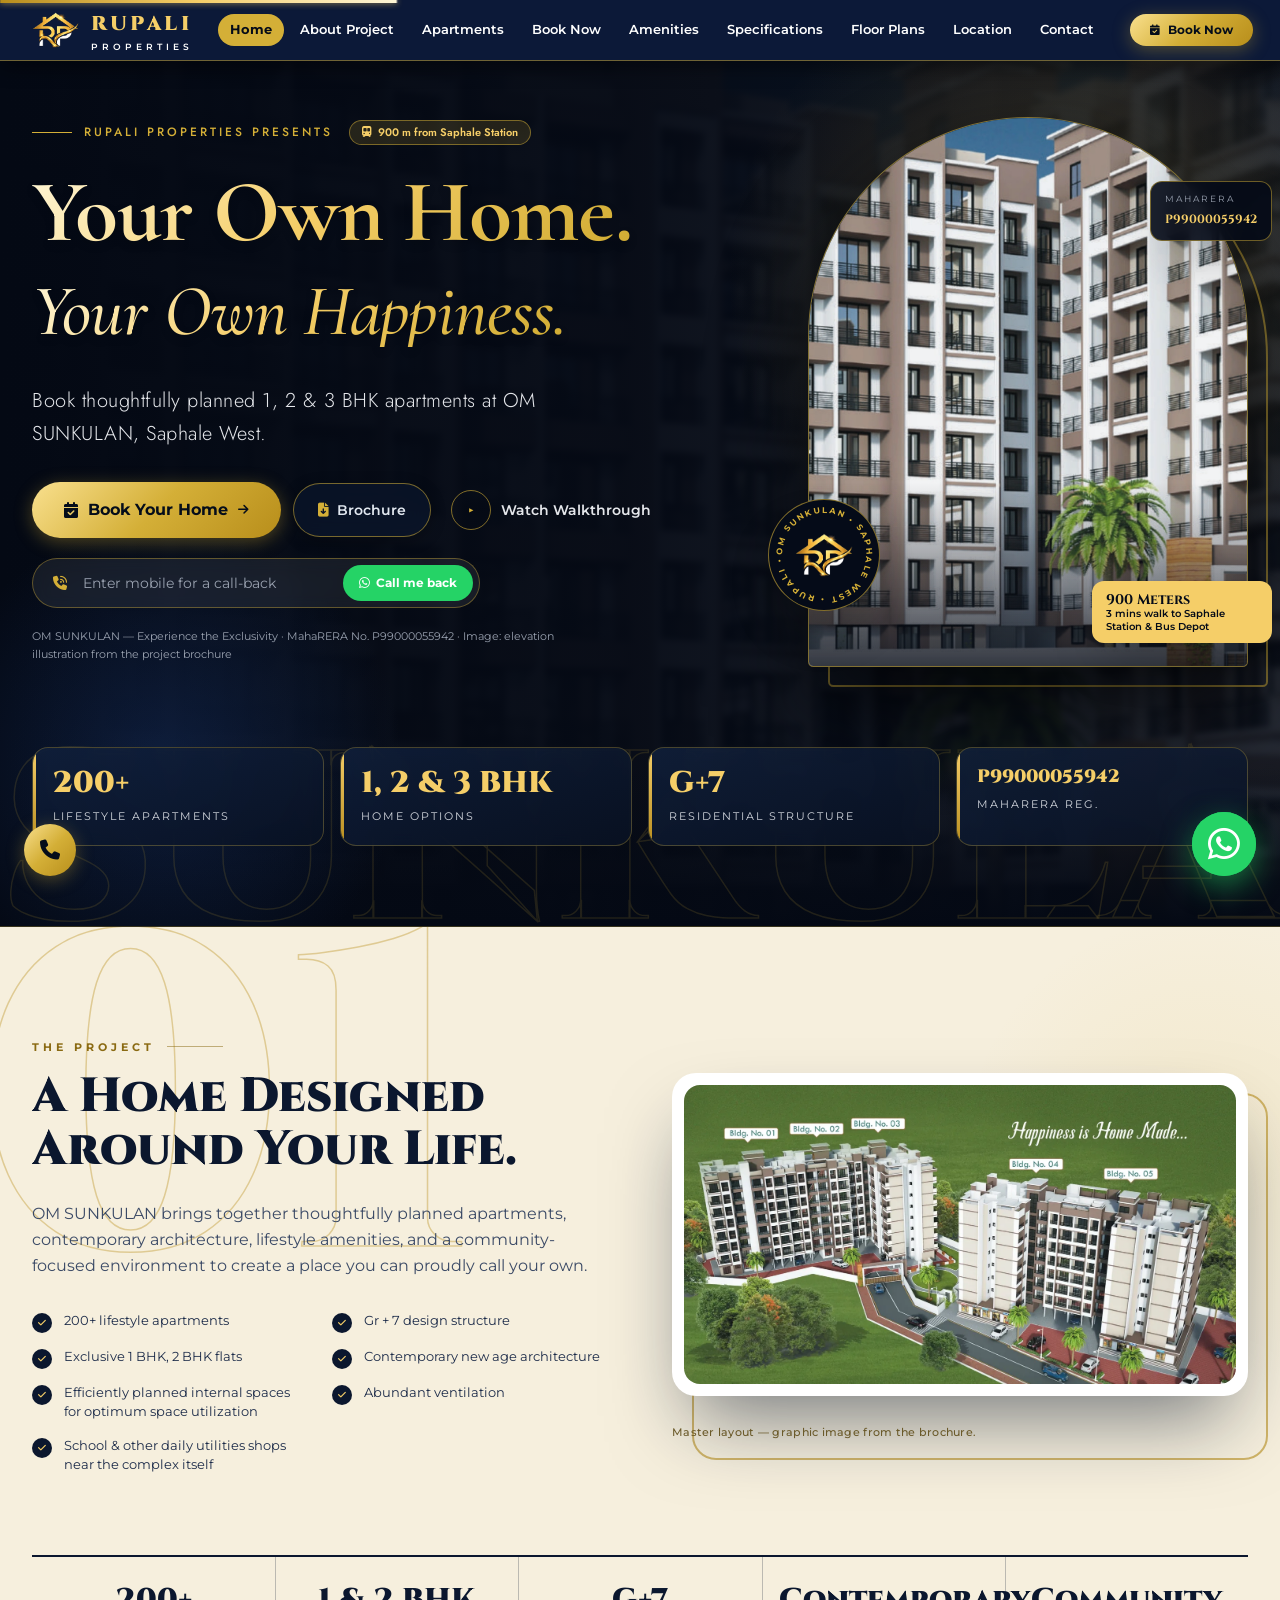
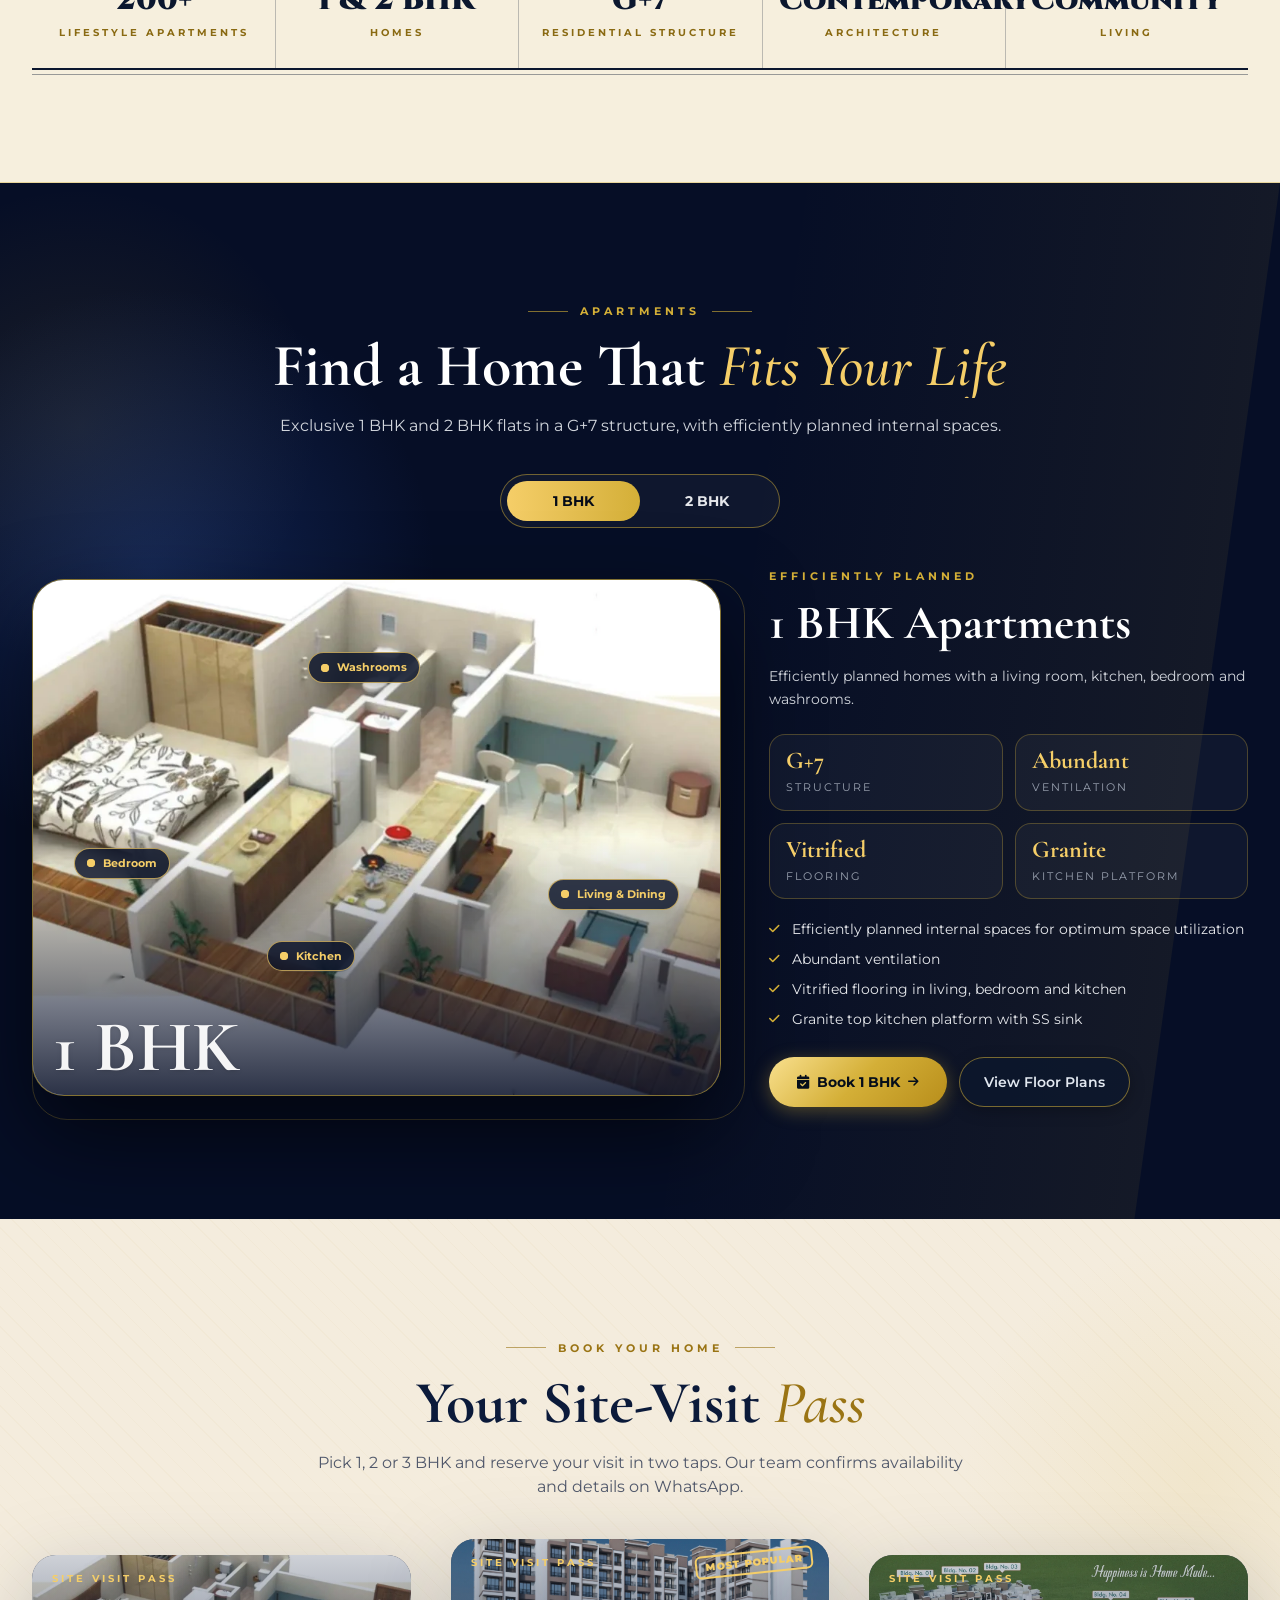
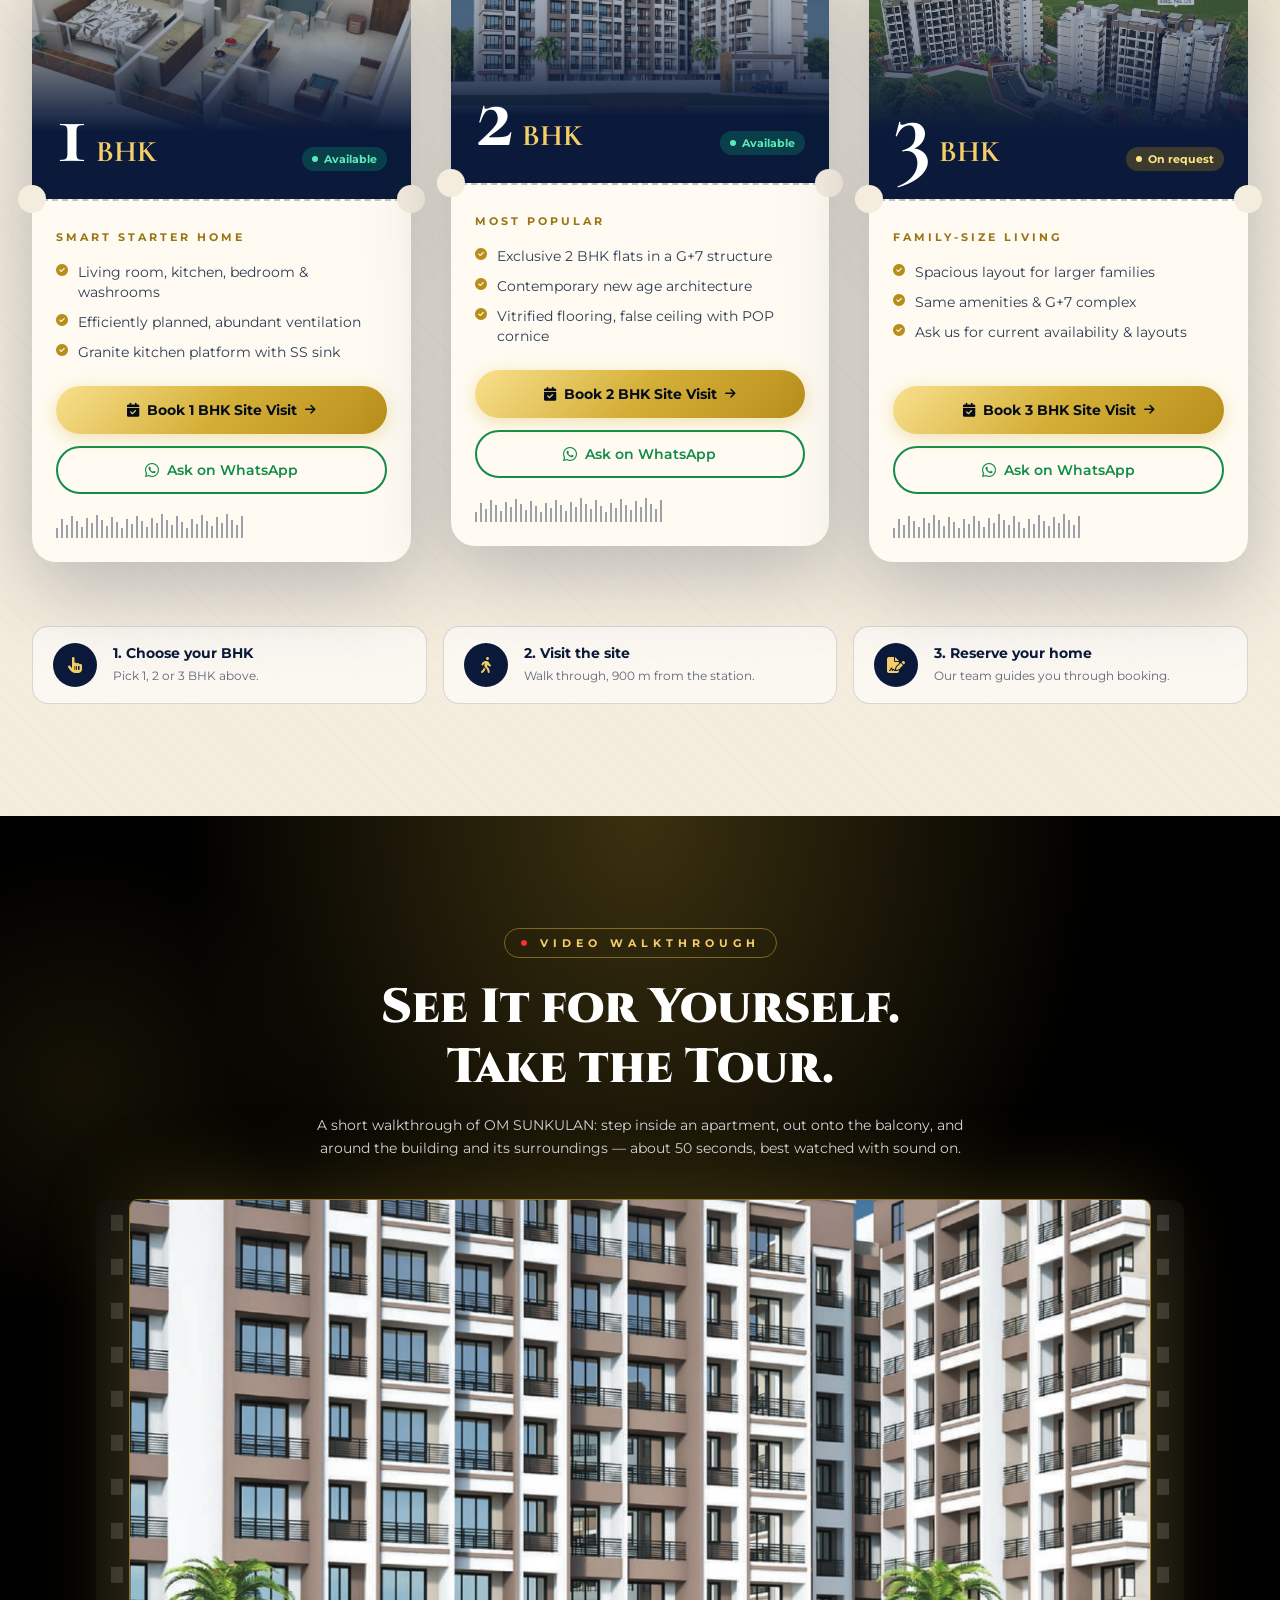
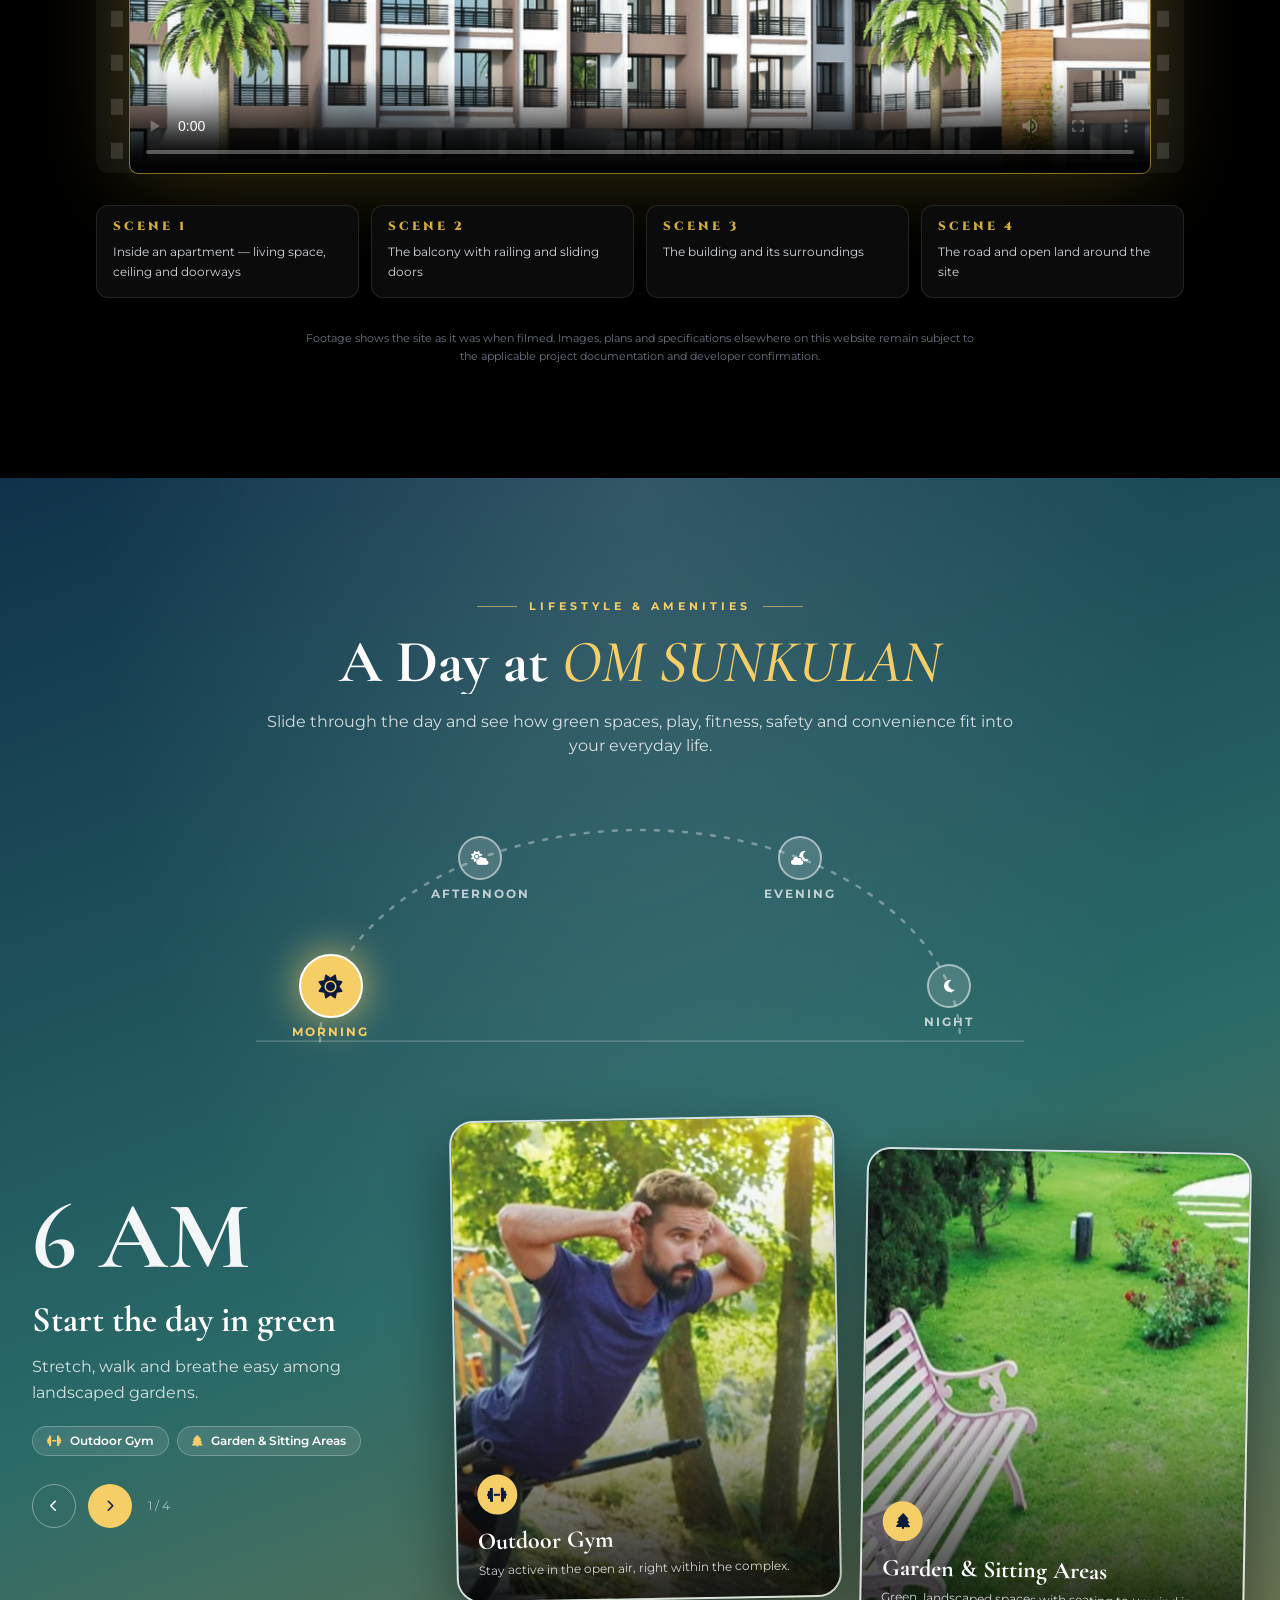
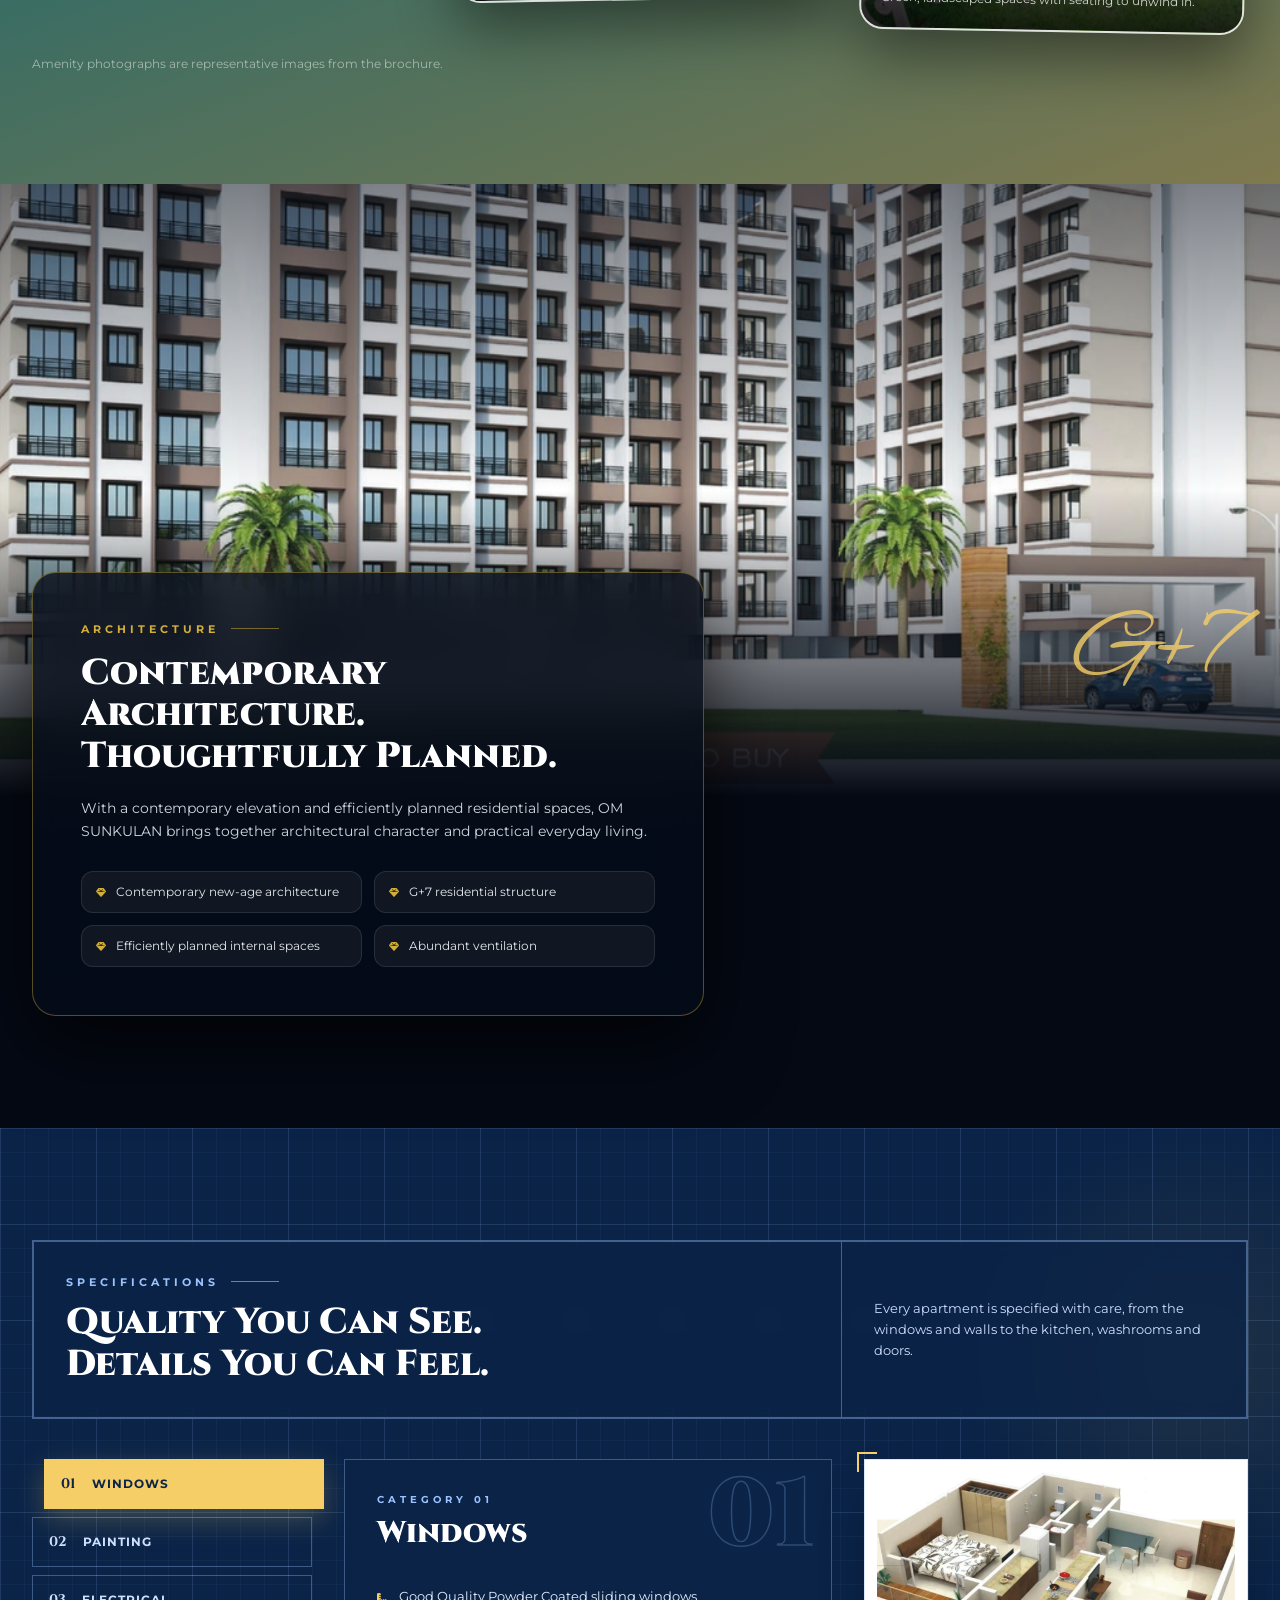
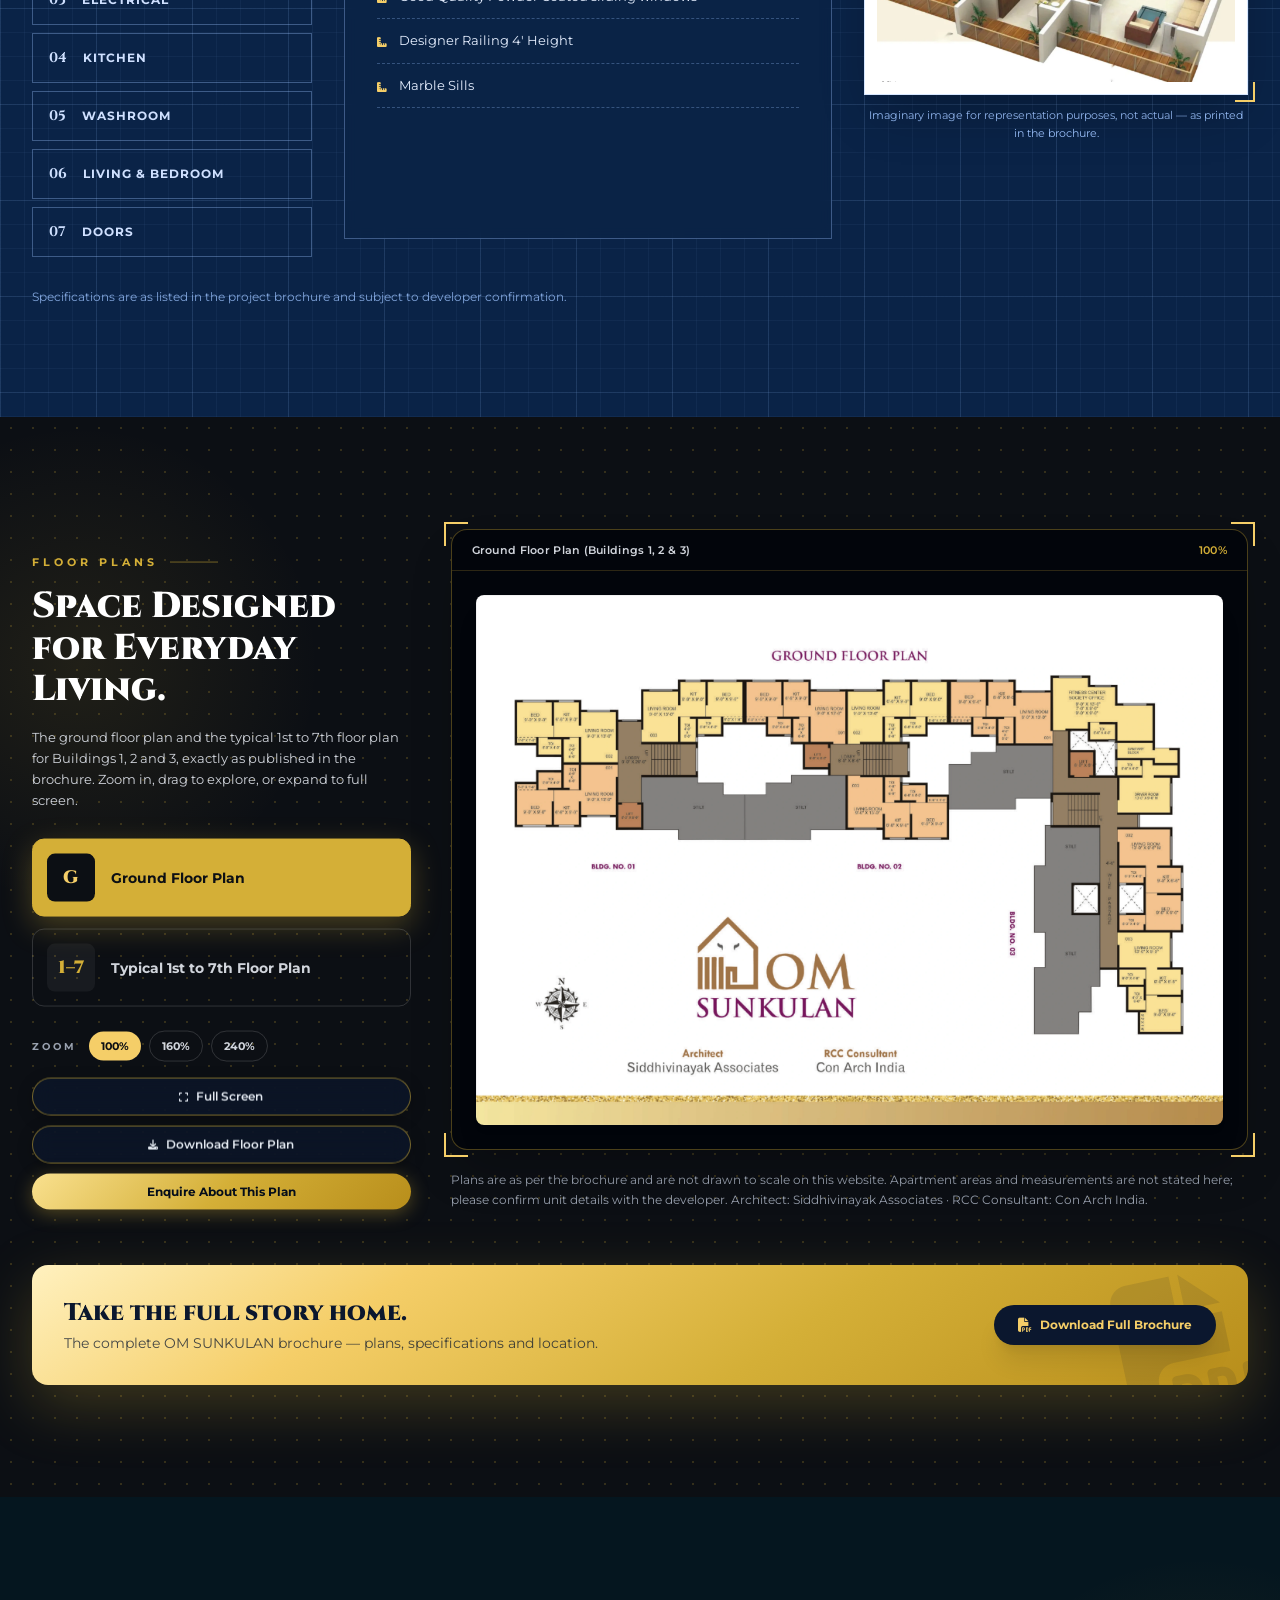
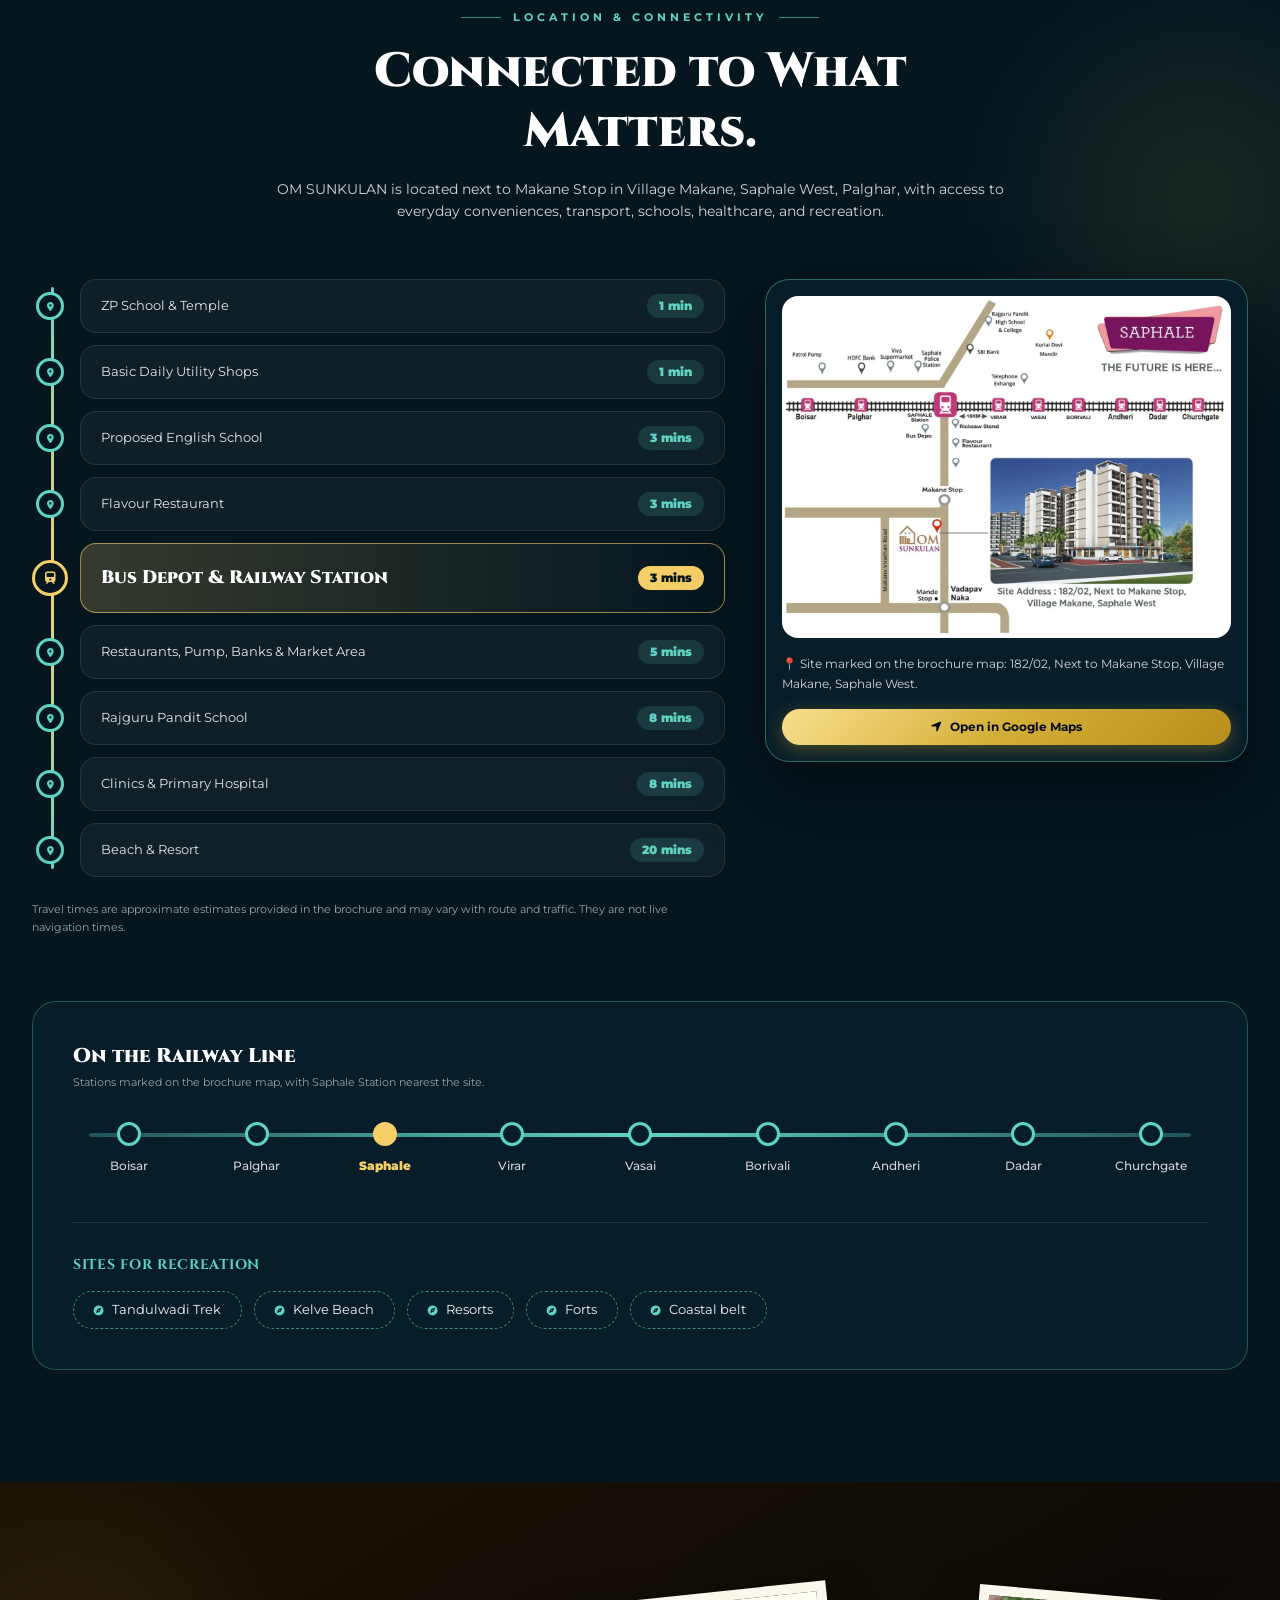
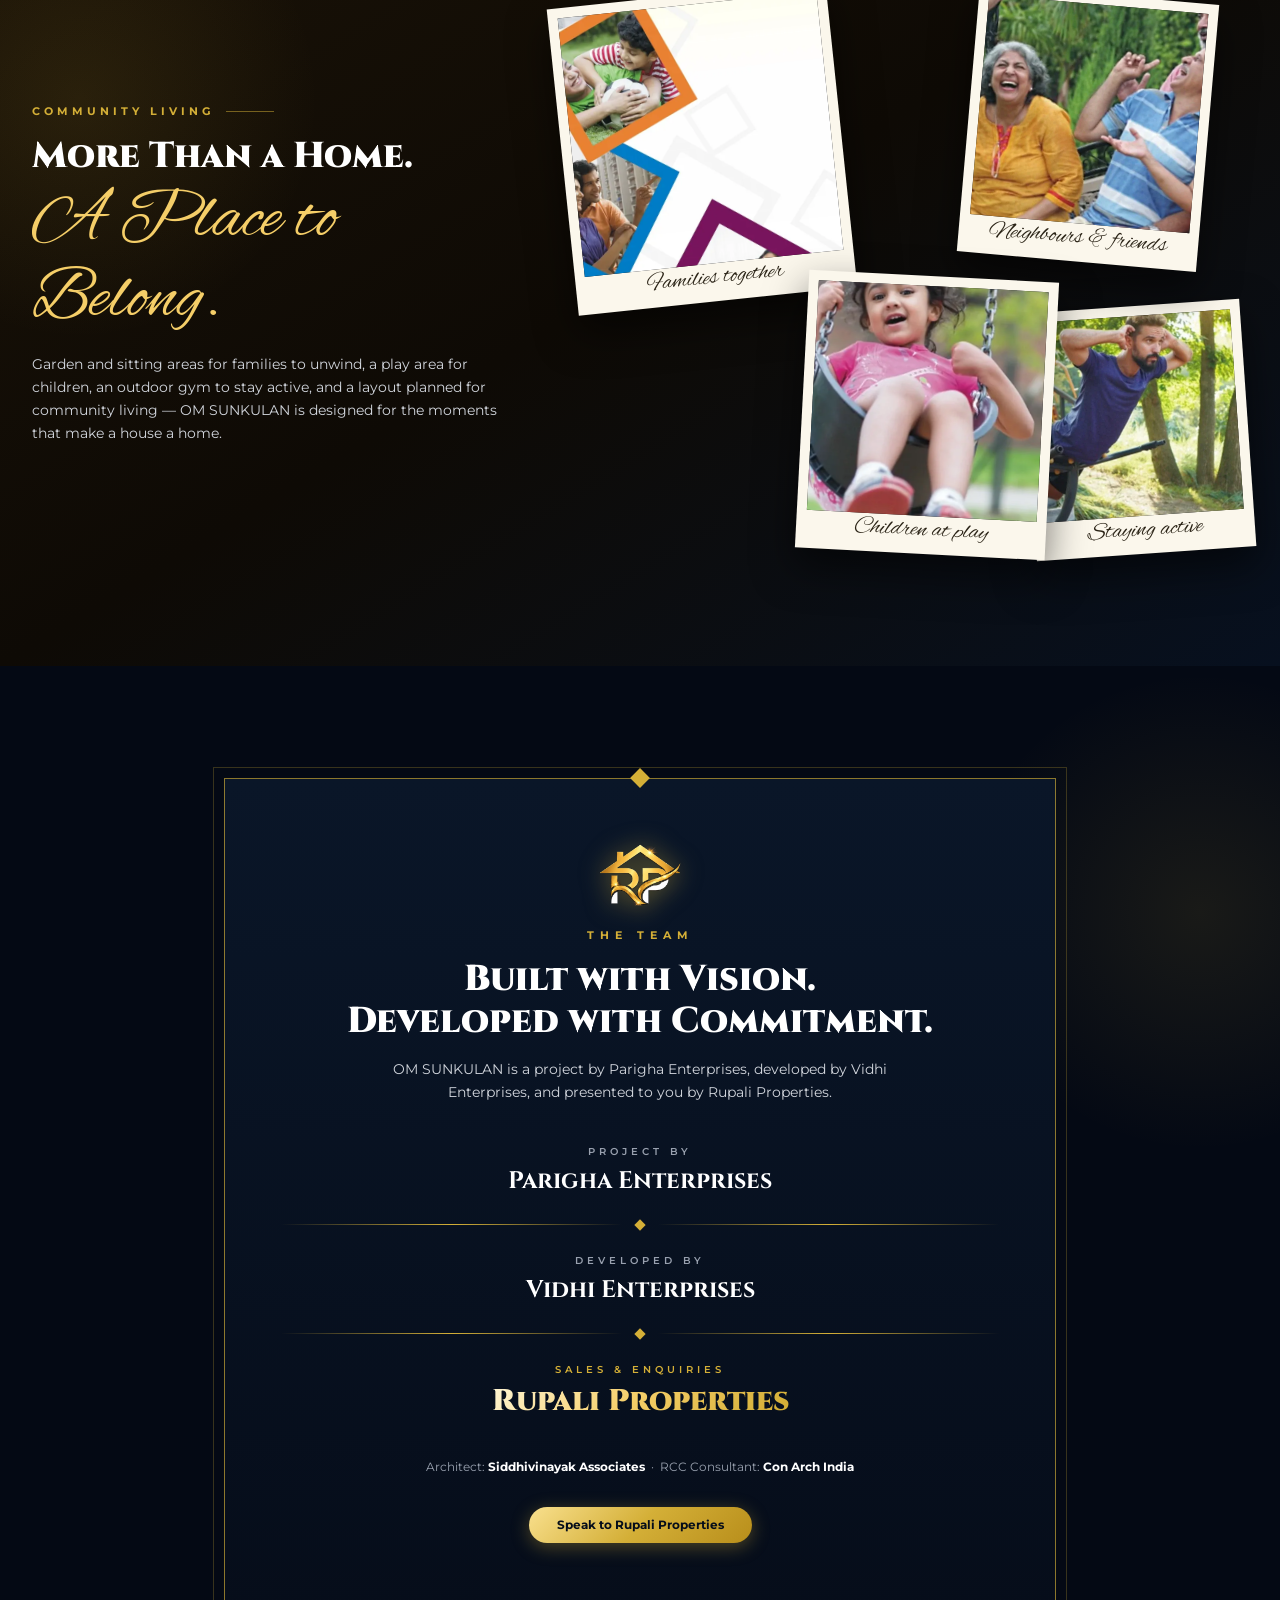
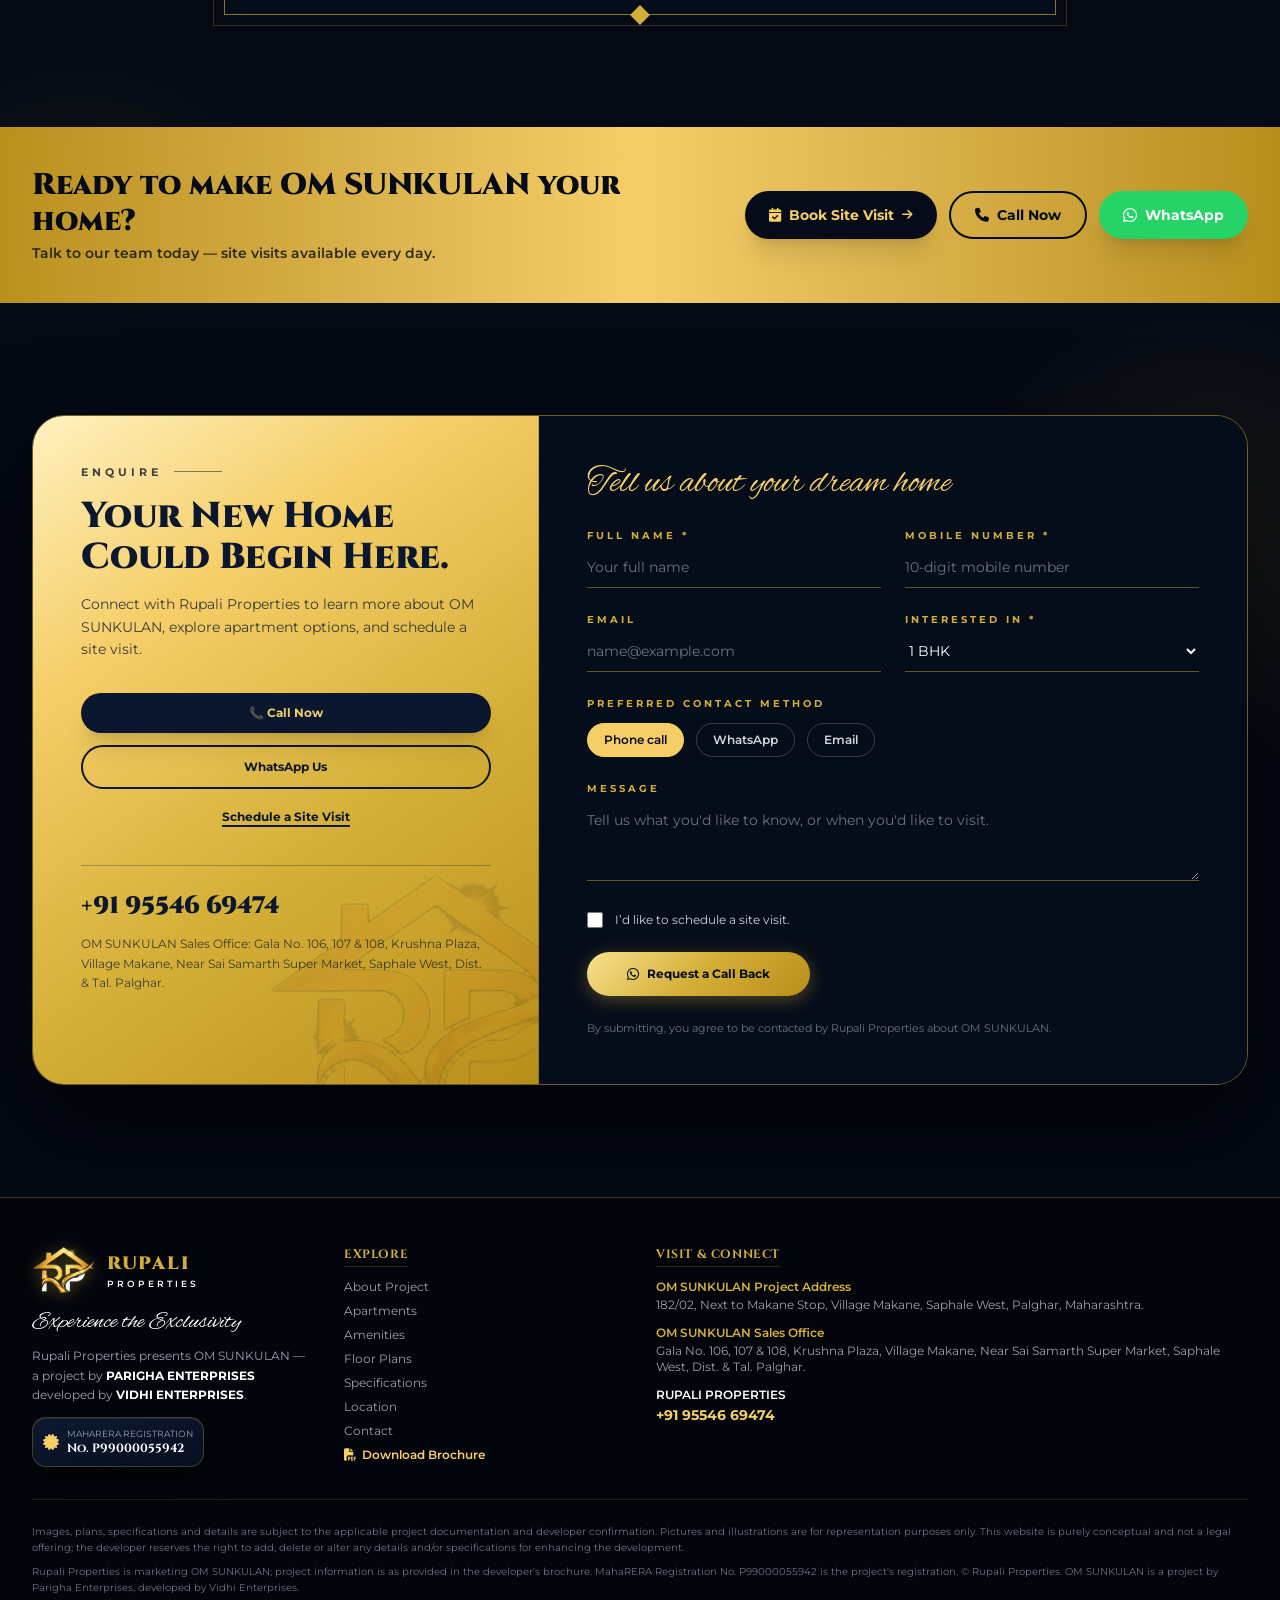
==== commit 82c14cc6: "feat: integrate lead capture api to admin concierge backend" ====
--- a/index.html
+++ b/index.html
@@ -1,2 +1,67 @@
 <!DOCTYPE html><html lang="en"><head><meta charSet="utf-8"/><meta name="viewport" content="width=device-width, initial-scale=1"/><link rel="preload" as="image" href="./assets/images/rp-emblem-transparent.png"/><link rel="preload" as="image" href="./assets/images/hd-pristine-hero-building.jpg"/><link rel="preload" as="image" href="./assets/images/vercel_master_layout.webp"/><link rel="preload" as="image" href="./assets/images/vercel_cut_away.webp"/><link rel="preload" as="image" href="./assets/images/hd-brochure-page-4.jpg"/><link rel="preload" as="image" href="./assets/images/vercel_amenity_gym.webp"/><link rel="preload" as="image" href="./assets/images/vercel_amenity_garden.webp"/><link rel="preload" as="image" href="./assets/images/vercel_elevation.webp"/><link rel="preload" as="image" href="./assets/images/vercel_ground_floor_plan.webp"/><link rel="preload" as="image" href="./assets/images/vercel_location_map.webp"/><style>@layer properties{@supports (((-webkit-hyphens:none)) and (not (margin-trim:block))) or ((-moz-orient:inline) and (not (color:rgb(from red r g b)))){*,:before,:after,::backdrop{--tw-translate-x:0;--tw-translate-y:0;--tw-translate-z:0;--tw-scale-x:1;--tw-scale-y:1;--tw-scale-z:1;--tw-rotate-x:initial;--tw-rotate-y:initial;--tw-rotate-z:initial;--tw-skew-x:initial;--tw-skew-y:initial;--tw-space-y-reverse:0;--tw-border-style:solid;--tw-gradient-position:initial;--tw-gradient-from:#0000;--tw-gradient-via:#0000;--tw-gradient-to:#0000;--tw-gradient-stops:initial;--tw-gradient-via-stops:initial;--tw-gradient-from-position:0%;--tw-gradient-via-position:50%;--tw-gradient-to-position:100%;--tw-leading:initial;--tw-font-weight:initial;--tw-tracking:initial;--tw-shadow:0 0 #0000;--tw-shadow-color:initial;--tw-shadow-alpha:100%;--tw-inset-shadow:0 0 #0000;--tw-inset-shadow-color:initial;--tw-inset-shadow-alpha:100%;--tw-ring-color:initial;--tw-ring-shadow:0 0 #0000;--tw-inset-ring-color:initial;--tw-inset-ring-shadow:0 0 #0000;--tw-ring-inset:initial;--tw-ring-offset-width:0px;--tw-ring-offset-color:#fff;--tw-ring-offset-shadow:0 0 #0000;--tw-blur:initial;--tw-brightness:initial;--tw-contrast:initial;--tw-grayscale:initial;--tw-hue-rotate:initial;--tw-invert:initial;--tw-opacity:initial;--tw-saturate:initial;--tw-sepia:initial;--tw-drop-shadow:initial;--tw-drop-shadow-color:initial;--tw-drop-shadow-alpha:100%;--tw-drop-shadow-size:initial;--tw-backdrop-blur:initial;--tw-backdrop-brightness:initial;--tw-backdrop-contrast:initial;--tw-backdrop-grayscale:initial;--tw-backdrop-hue-rotate:initial;--tw-backdrop-invert:initial;--tw-backdrop-opacity:initial;--tw-backdrop-saturate:initial;--tw-backdrop-sepia:initial;--tw-duration:initial}}}@layer theme{:root,:host{--font-sans:-apple-system, BlinkMacSystemFont, "Segoe UI", Roboto, "Helvetica Neue", "Noto Sans", Arial, sans-serif, "Apple Color Emoji", "Segoe UI Emoji", "Segoe UI Symbol", "Noto Color Emoji";--font-mono:ui-monospace, SFMono-Regular, Menlo, Monaco, Consolas, "Liberation Mono", "Courier New", monospace;--color-red-500:#fb2c36;--color-amber-200:#fee685;--color-amber-400:#fcbb00;--color-emerald-300:#5ee9b5;--color-emerald-400:#00d294;--color-gray-100:#f3f4f6;--color-gray-200:#e5e7eb;--color-gray-300:#d1d5dc;--color-gray-400:#99a1af;--color-gray-500:#6a7282;--color-black:#000;--color-white:#fff;--spacing:.25rem;--container-md:28rem;--container-xl:36rem;--container-2xl:42rem;--container-3xl:48rem;--container-4xl:56rem;--container-5xl:64rem;--container-6xl:72rem;--container-7xl:80rem;--text-xs:.75rem;--text-xs--line-height:calc(1 / .75);--text-sm:.875rem;--text-sm--line-height:calc(1.25 / .875);--text-base:1rem;--text-base--line-height:calc(1.5 / 1);--text-lg:1.125rem;--text-lg--line-height:calc(1.75 / 1.125);--text-xl:1.25rem;--text-xl--line-height:calc(1.75 / 1.25);--text-2xl:1.5rem;--text-2xl--line-height:calc(2 / 1.5);--text-3xl:1.875rem;--text-3xl--line-height:calc(2.25 / 1.875);--text-4xl:2.25rem;--text-4xl--line-height:calc(2.5 / 2.25);--text-5xl:3rem;--text-5xl--line-height:1;--text-6xl:3.75rem;--text-6xl--line-height:1;--text-7xl:4.5rem;--text-7xl--line-height:1;--text-8xl:6rem;--text-8xl--line-height:1;--font-weight-light:300;--font-weight-normal:400;--font-weight-medium:500;--font-weight-semibold:600;--font-weight-bold:700;--font-weight-black:900;--tracking-normal:0em;--tracking-wide:.025em;--tracking-wider:.05em;--tracking-widest:.1em;--leading-tight:1.25;--leading-relaxed:1.625;--radius-md:.375rem;--radius-lg:.5rem;--radius-xl:.75rem;--radius-2xl:1rem;--radius-3xl:1.5rem;--drop-shadow-lg:0 4px 4px #00000026;--blur-sm:8px;--blur-md:12px;--blur-xl:24px;--default-transition-duration:.15s;--default-transition-timing-function:cubic-bezier(.4, 0, .2, 1);--default-font-family:var(--font-sans);--default-mono-font-family:var(--font-mono)}@supports (color:lab(0% 0 0)){:root,:host{--color-red-500:lab(55.4814% 75.0732 48.8528);--color-amber-200:lab(91.7203% -.505269 49.9084);--color-amber-400:lab(80.1641% 16.6016 99.2089);--color-emerald-300:lab(83.9203% -48.7124 13.8849);--color-emerald-400:lab(75.0771% -60.7313 19.4147);--color-gray-100:lab(96.1596% -.0823438 -1.13575);--color-gray-200:lab(91.6229% -.159115 -2.26791);--color-gray-300:lab(85.1236% -.612259 -3.7138);--color-gray-400:lab(65.9269% -.832707 -8.17473);--color-gray-500:lab(47.7841% -.393182 -10.0268)}}}@layer base{*,:after,:before,::backdrop{box-sizing:border-box;border:0 solid;margin:0;padding:0}::file-selector-button{box-sizing:border-box;border:0 solid;margin:0;padding:0}html,:host{-webkit-text-size-adjust:100%;tab-size:4;line-height:1.5;font-family:var(--default-font-family,-apple-system, BlinkMacSystemFont, "Segoe UI", Roboto, "Helvetica Neue", "Noto Sans", Arial, sans-serif, "Apple Color Emoji", "Segoe UI Emoji", "Segoe UI Symbol", "Noto Color Emoji");font-feature-settings:var(--default-font-feature-settings,normal);font-variation-settings:var(--default-font-variation-settings,normal);-webkit-tap-highlight-color:transparent}hr{height:0;color:inherit;border-top-width:1px}abbr:where([title]){-webkit-text-decoration:underline dotted;text-decoration:underline dotted}h1,h2,h3,h4,h5,h6{font-size:inherit;font-weight:inherit}a{color:inherit;-webkit-text-decoration:inherit;-webkit-text-decoration:inherit;-webkit-text-decoration:inherit;-webkit-text-decoration:inherit;text-decoration:inherit}b,strong{font-weight:bolder}code,kbd,samp,pre{font-family:var(--default-mono-font-family,ui-monospace, SFMono-Regular, Menlo, Monaco, Consolas, "Liberation Mono", "Courier New", monospace);font-feature-settings:var(--default-mono-font-feature-settings,normal);font-variation-settings:var(--default-mono-font-variation-settings,normal);font-size:1em}small{font-size:80%}sub,sup{vertical-align:baseline;font-size:75%;line-height:0;position:relative}sub{bottom:-.25em}sup{top:-.5em}table{text-indent:0;border-color:inherit;border-collapse:collapse}:-moz-focusring:where(:not(iframe)){outline:auto}progress{vertical-align:baseline}summary{display:list-item}ol,ul,menu{list-style:none}img,svg,video,canvas,audio,iframe,embed,object{vertical-align:middle;display:block}img,video{max-width:100%;height:auto}button,input,select,optgroup,textarea{font:inherit;font-feature-settings:inherit;font-variation-settings:inherit;letter-spacing:inherit;color:inherit;opacity:1;background-color:#0000;border-radius:0}::file-selector-button{font:inherit;font-feature-settings:inherit;font-variation-settings:inherit;letter-spacing:inherit;color:inherit;opacity:1;background-color:#0000;border-radius:0}:where(select:is([multiple],[size])) optgroup{font-weight:bolder}:where(select:is([multiple],[size])) optgroup option{padding-inline-start:20px}::file-selector-button{margin-inline-end:4px}::placeholder{opacity:1}@supports (not ((-webkit-appearance:-apple-pay-button))) or (contain-intrinsic-size:1px){::placeholder{color:currentColor}@supports (color:color-mix(in lab, red, red)){::placeholder{color:color-mix(in oklab, currentcolor 50%, transparent)}}}textarea{resize:vertical}::-webkit-search-decoration{-webkit-appearance:none}::-webkit-date-and-time-value{min-height:1lh;text-align:inherit}::-webkit-datetime-edit{display:inline-flex}::-webkit-datetime-edit-fields-wrapper{padding:0}::-webkit-datetime-edit{padding-block:0}::-webkit-datetime-edit-year-field{padding-block:0}::-webkit-datetime-edit-month-field{padding-block:0}::-webkit-datetime-edit-day-field{padding-block:0}::-webkit-datetime-edit-hour-field{padding-block:0}::-webkit-datetime-edit-minute-field{padding-block:0}::-webkit-datetime-edit-second-field{padding-block:0}::-webkit-datetime-edit-millisecond-field{padding-block:0}::-webkit-datetime-edit-meridiem-field{padding-block:0}::-webkit-calendar-picker-indicator{line-height:1}:-moz-ui-invalid{box-shadow:none}button,input:where([type=button],[type=reset],[type=submit]){appearance:button}::file-selector-button{appearance:button}::-webkit-inner-spin-button{height:auto}::-webkit-outer-spin-button{height:auto}[hidden]:where(:not([hidden=until-found])){display:none!important}}@layer components;@layer utilities{.pointer-events-none{pointer-events:none}.invisible{visibility:hidden}.visible{visibility:visible}.sr-only{clip-path:inset(50%);white-space:nowrap;border-width:0;width:1px;height:1px;margin:-1px;padding:0;position:absolute;overflow:hidden}.absolute{position:absolute}.fixed{position:fixed}.relative{position:relative}.static{position:static}.sticky{position:sticky}.-inset-3{inset:calc(var(--spacing) * -3)}.-inset-4{inset:calc(var(--spacing) * -4)}.inset-0{inset:0}.inset-x-0{inset-inline:0}.-top-2{top:calc(var(--spacing) * -2)}.-top-3\.5{top:calc(var(--spacing) * -3.5)}.-top-10{top:calc(var(--spacing) * -10)}.-top-32{top:calc(var(--spacing) * -32)}.-top-40{top:calc(var(--spacing) * -40)}.top-0{top:0}.top-1\.5{top:calc(var(--spacing) * 1.5)}.top-1\/2{top:50%}.top-2{top:calc(var(--spacing) * 2)}.top-3{top:calc(var(--spacing) * 3)}.top-4{top:calc(var(--spacing) * 4)}.top-16{top:calc(var(--spacing) * 16)}.top-20{top:calc(var(--spacing) * 20)}.top-\[11px\]{top:11px}.top-\[12\%\]{top:12%}.top-\[14\%\]{top:14%}.top-\[38\%\]{top:38%}.top-\[52\%\]{top:52%}.top-\[58\%\]{top:58%}.top-\[62\%\]{top:62%}.top-\[70\%\]{top:70%}.top-full{top:100%}.-right-2{right:calc(var(--spacing) * -2)}.-right-3\.5{right:calc(var(--spacing) * -3.5)}.-right-4{right:calc(var(--spacing) * -4)}.-right-10{right:calc(var(--spacing) * -10)}.-right-32{right:calc(var(--spacing) * -32)}.-right-40{right:calc(var(--spacing) * -40)}.right-0{right:0}.right-4{right:calc(var(--spacing) * 4)}.right-6{right:calc(var(--spacing) * 6)}.right-\[6\%\]{right:6%}.-bottom-2{bottom:calc(var(--spacing) * -2)}.-bottom-8{bottom:calc(var(--spacing) * -8)}.-bottom-10{bottom:calc(var(--spacing) * -10)}.-bottom-24{bottom:calc(var(--spacing) * -24)}.-bottom-\[7px\]{bottom:-7px}.bottom-0{bottom:0}.bottom-1\.5{bottom:calc(var(--spacing) * 1.5)}.bottom-2{bottom:calc(var(--spacing) * 2)}.bottom-3{bottom:calc(var(--spacing) * 3)}.bottom-4{bottom:calc(var(--spacing) * 4)}.bottom-6{bottom:calc(var(--spacing) * 6)}.bottom-14{bottom:calc(var(--spacing) * 14)}.bottom-24{bottom:calc(var(--spacing) * 24)}.-left-1\/2{left:-50%}.-left-2{left:calc(var(--spacing) * -2)}.-left-3\.5{left:calc(var(--spacing) * -3.5)}.-left-6{left:calc(var(--spacing) * -6)}.-left-10{left:calc(var(--spacing) * -10)}.-left-24{left:calc(var(--spacing) * -24)}.-left-40{left:calc(var(--spacing) * -40)}.left-0{left:0}.left-1\.5{left:calc(var(--spacing) * 1.5)}.left-1\/2{left:50%}.left-2{left:calc(var(--spacing) * 2)}.left-4{left:calc(var(--spacing) * 4)}.left-5{left:calc(var(--spacing) * 5)}.left-6{left:calc(var(--spacing) * 6)}.left-\[6\%\]{left:6%}.left-\[8\%\]{left:8%}.left-\[10\%\]{left:10%}.left-\[15px\]{left:15px}.left-\[34\%\]{left:34%}.left-\[40\%\]{left:40%}.left-\[calc\(50\%\+3px\)\]{left:calc(50% + 3px)}.z-10{z-index:10}.z-20{z-index:20}.z-40{z-index:40}.z-50{z-index:50}.z-\[1\]{z-index:1}.z-\[2\]{z-index:2}.z-\[3\]{z-index:3}.z-\[4\]{z-index:4}.z-\[55\]{z-index:55}.z-\[60\]{z-index:60}.order-1{order:1}.order-2{order:2}.col-span-2{grid-column:span 2/span 2}.row-span-2{grid-row:span 2/span 2}.mx-auto{margin-inline:auto}.-mt-12{margin-top:calc(var(--spacing) * -12)}.-mt-44{margin-top:calc(var(--spacing) * -44)}.mt-0\.5{margin-top:calc(var(--spacing) * .5)}.mt-1{margin-top:var(--spacing)}.mt-1\.5{margin-top:calc(var(--spacing) * 1.5)}.mt-2{margin-top:calc(var(--spacing) * 2)}.mt-2\.5{margin-top:calc(var(--spacing) * 2.5)}.mt-3{margin-top:calc(var(--spacing) * 3)}.mt-4{margin-top:calc(var(--spacing) * 4)}.mt-5{margin-top:calc(var(--spacing) * 5)}.mt-6{margin-top:calc(var(--spacing) * 6)}.mt-7{margin-top:calc(var(--spacing) * 7)}.mt-8{margin-top:calc(var(--spacing) * 8)}.mt-9{margin-top:calc(var(--spacing) * 9)}.mt-10{margin-top:calc(var(--spacing) * 10)}.mt-12{margin-top:calc(var(--spacing) * 12)}.mt-14{margin-top:calc(var(--spacing) * 14)}.mt-16{margin-top:calc(var(--spacing) * 16)}.mr-1{margin-right:var(--spacing)}.mr-1\.5{margin-right:calc(var(--spacing) * 1.5)}.mr-2{margin-right:calc(var(--spacing) * 2)}.-mb-1{margin-bottom:calc(var(--spacing) * -1)}.mb-1{margin-bottom:var(--spacing)}.mb-1\.5{margin-bottom:calc(var(--spacing) * 1.5)}.mb-2{margin-bottom:calc(var(--spacing) * 2)}.mb-3{margin-bottom:calc(var(--spacing) * 3)}.mb-4{margin-bottom:calc(var(--spacing) * 4)}.mb-5{margin-bottom:calc(var(--spacing) * 5)}.mb-6{margin-bottom:calc(var(--spacing) * 6)}.mb-7{margin-bottom:calc(var(--spacing) * 7)}.mb-8{margin-bottom:calc(var(--spacing) * 8)}.mb-10{margin-bottom:calc(var(--spacing) * 10)}.mb-14{margin-bottom:calc(var(--spacing) * 14)}.ml-1{margin-left:var(--spacing)}.ml-2{margin-left:calc(var(--spacing) * 2)}.block{display:block}.flex{display:flex}.grid{display:grid}.hidden{display:none}.inline-block{display:inline-block}.inline-flex{display:inline-flex}.table{display:table}.aspect-16\/9{aspect-ratio:16/9}.aspect-\[3\/1\]{aspect-ratio:3}.aspect-\[4\/3\]{aspect-ratio:4/3}.aspect-\[4\/5\]{aspect-ratio:4/5}.aspect-square{aspect-ratio:1}.h-0{height:0}.h-1{height:var(--spacing)}.h-1\.5{height:calc(var(--spacing) * 1.5)}.h-1\/3{height:33.3333%}.h-2{height:calc(var(--spacing) * 2)}.h-4{height:calc(var(--spacing) * 4)}.h-5{height:calc(var(--spacing) * 5)}.h-6{height:calc(var(--spacing) * 6)}.h-7{height:calc(var(--spacing) * 7)}.h-8{height:calc(var(--spacing) * 8)}.h-9{height:calc(var(--spacing) * 9)}.h-10{height:calc(var(--spacing) * 10)}.h-11{height:calc(var(--spacing) * 11)}.h-12{height:calc(var(--spacing) * 12)}.h-13{height:calc(var(--spacing) * 13)}.h-14{height:calc(var(--spacing) * 14)}.h-16{height:calc(var(--spacing) * 16)}.h-24{height:calc(var(--spacing) * 24)}.h-40{height:calc(var(--spacing) * 40)}.h-44{height:calc(var(--spacing) * 44)}.h-\[1px\]{height:1px}.h-\[2px\]{height:2px}.h-\[3px\]{height:3px}.h-\[52px\]{height:52px}.h-\[60px\]{height:60px}.h-\[68vh\]{height:68vh}.h-\[128\%\]{height:128%}.h-\[130\%\]{height:130%}.h-\[420px\]{height:420px}.h-\[520px\]{height:520px}.h-\[620px\]{height:620px}.h-\[640px\]{height:640px}.h-\[760px\]{height:760px}.h-auto{height:auto}.h-full{height:100%}.h-px{height:1px}.max-h-\[70vh\]{max-height:70vh}.max-h-\[80vh\]{max-height:80vh}.min-h-\[380px\]{min-height:380px}.min-h-\[420px\]{min-height:420px}.min-h-\[460px\]{min-height:460px}.min-h-screen{min-height:100vh}.w-1\.5{width:calc(var(--spacing) * 1.5)}.w-1\/3{width:33.3333%}.w-2{width:calc(var(--spacing) * 2)}.w-4{width:calc(var(--spacing) * 4)}.w-5{width:calc(var(--spacing) * 5)}.w-6{width:calc(var(--spacing) * 6)}.w-7{width:calc(var(--spacing) * 7)}.w-9{width:calc(var(--spacing) * 9)}.w-10{width:calc(var(--spacing) * 10)}.w-11{width:calc(var(--spacing) * 11)}.w-12{width:calc(var(--spacing) * 12)}.w-13{width:calc(var(--spacing) * 13)}.w-14{width:calc(var(--spacing) * 14)}.w-20{width:calc(var(--spacing) * 20)}.w-24{width:calc(var(--spacing) * 24)}.w-56{width:calc(var(--spacing) * 56)}.w-72{width:calc(var(--spacing) * 72)}.w-\[2px\]{width:2px}.w-\[3px\]{width:3px}.w-\[38\%\]{width:38%}.w-\[280px\]{width:280px}.w-\[420px\]{width:420px}.w-\[520px\]{width:520px}.w-\[620px\]{width:620px}.w-\[760px\]{width:760px}.w-\[1000px\]{width:1000px}.w-\[calc\(50\%-6px\)\]{width:calc(50% - 6px)}.w-auto{width:auto}.w-full{width:100%}.max-w-2xl{max-width:var(--container-2xl)}.max-w-3xl{max-width:var(--container-3xl)}.max-w-4xl{max-width:var(--container-4xl)}.max-w-5xl{max-width:var(--container-5xl)}.max-w-6xl{max-width:var(--container-6xl)}.max-w-7xl{max-width:var(--container-7xl)}.max-w-\[180px\]{max-width:180px}.max-w-\[400px\]{max-width:400px}.max-w-full{max-width:100%}.max-w-md{max-width:var(--container-md)}.max-w-none{max-width:none}.max-w-xl{max-width:var(--container-xl)}.min-w-0{min-width:0}.min-w-\[760px\]{min-width:760px}.flex-1{flex:1}.shrink-0{flex-shrink:0}.origin-left{transform-origin:0}.origin-top-right{transform-origin:100% 0}.-translate-x-1\/2{--tw-translate-x:calc(calc(1 / 2 * 100%) * -1);translate:var(--tw-translate-x) var(--tw-translate-y)}.translate-x-3{--tw-translate-x:calc(var(--spacing) * 3);translate:var(--tw-translate-x) var(--tw-translate-y)}.translate-x-4{--tw-translate-x:calc(var(--spacing) * 4);translate:var(--tw-translate-x) var(--tw-translate-y)}.translate-x-5{--tw-translate-x:calc(var(--spacing) * 5);translate:var(--tw-translate-x) var(--tw-translate-y)}.-translate-y-1\/2{--tw-translate-y:calc(calc(1 / 2 * 100%) * -1);translate:var(--tw-translate-x) var(--tw-translate-y)}.translate-y-0{--tw-translate-y:0px;translate:var(--tw-translate-x) var(--tw-translate-y)}.translate-y-3{--tw-translate-y:calc(var(--spacing) * 3);translate:var(--tw-translate-x) var(--tw-translate-y)}.translate-y-4{--tw-translate-y:calc(var(--spacing) * 4);translate:var(--tw-translate-x) var(--tw-translate-y)}.translate-y-5{--tw-translate-y:calc(var(--spacing) * 5);translate:var(--tw-translate-x) var(--tw-translate-y)}.translate-y-6{--tw-translate-y:calc(var(--spacing) * 6);translate:var(--tw-translate-x) var(--tw-translate-y)}.scale-100{--tw-scale-x:100%;--tw-scale-y:100%;--tw-scale-z:100%;scale:var(--tw-scale-x) var(--tw-scale-y)}.scale-110{--tw-scale-x:110%;--tw-scale-y:110%;--tw-scale-z:110%;scale:var(--tw-scale-x) var(--tw-scale-y)}.scale-x-0{--tw-scale-x:0%;scale:var(--tw-scale-x) var(--tw-scale-y)}.-rotate-6{rotate:-6deg}.-rotate-12{rotate:-12deg}.-skew-x-12{--tw-skew-x:skewX(calc(12deg * -1));transform:var(--tw-rotate-x, ) var(--tw-rotate-y, ) var(--tw-rotate-z, ) var(--tw-skew-x, ) var(--tw-skew-y, )}.skew-x-\[-8deg\]{--tw-skew-x:skewX(-8deg);transform:var(--tw-rotate-x, ) var(--tw-rotate-y, ) var(--tw-rotate-z, ) var(--tw-skew-x, ) var(--tw-skew-y, )}.transform{transform:var(--tw-rotate-x, ) var(--tw-rotate-y, ) var(--tw-rotate-z, ) var(--tw-skew-x, ) var(--tw-skew-y, )}.cursor-pointer{cursor:pointer}.cursor-zoom-in{cursor:zoom-in}.grid-cols-1{grid-template-columns:repeat(1,minmax(0,1fr))}.grid-cols-2{grid-template-columns:repeat(2,minmax(0,1fr))}.flex-col{flex-direction:column}.flex-wrap{flex-wrap:wrap}.items-baseline{align-items:baseline}.items-center{align-items:center}.items-end{align-items:flex-end}.items-start{align-items:flex-start}.items-stretch{align-items:stretch}.justify-between{justify-content:space-between}.justify-center{justify-content:center}.gap-0{gap:0}.gap-1{gap:var(--spacing)}.gap-1\.5{gap:calc(var(--spacing) * 1.5)}.gap-2{gap:calc(var(--spacing) * 2)}.gap-2\.5{gap:calc(var(--spacing) * 2.5)}.gap-3{gap:calc(var(--spacing) * 3)}.gap-4{gap:calc(var(--spacing) * 4)}.gap-5{gap:calc(var(--spacing) * 5)}.gap-6{gap:calc(var(--spacing) * 6)}.gap-8{gap:calc(var(--spacing) * 8)}.gap-10{gap:calc(var(--spacing) * 10)}.gap-12{gap:calc(var(--spacing) * 12)}.gap-14{gap:calc(var(--spacing) * 14)}.gap-\[3px\]{gap:3px}.gap-\[5px\]{gap:5px}:where(.space-y-0>:not(:last-child)){--tw-space-y-reverse:0;margin-block:0}:where(.space-y-1\.5>:not(:last-child)){--tw-space-y-reverse:0;margin-block-start:calc(calc(var(--spacing) * 1.5) * var(--tw-space-y-reverse));margin-block-end:calc(calc(var(--spacing) * 1.5) * calc(1 - var(--tw-space-y-reverse)))}:where(.space-y-2>:not(:last-child)){--tw-space-y-reverse:0;margin-block-start:calc(calc(var(--spacing) * 2) * var(--tw-space-y-reverse));margin-block-end:calc(calc(var(--spacing) * 2) * calc(1 - var(--tw-space-y-reverse)))}:where(.space-y-2\.5>:not(:last-child)){--tw-space-y-reverse:0;margin-block-start:calc(calc(var(--spacing) * 2.5) * var(--tw-space-y-reverse));margin-block-end:calc(calc(var(--spacing) * 2.5) * calc(1 - var(--tw-space-y-reverse)))}:where(.space-y-3>:not(:last-child)){--tw-space-y-reverse:0;margin-block-start:calc(calc(var(--spacing) * 3) * var(--tw-space-y-reverse));margin-block-end:calc(calc(var(--spacing) * 3) * calc(1 - var(--tw-space-y-reverse)))}:where(.space-y-6>:not(:last-child)){--tw-space-y-reverse:0;margin-block-start:calc(calc(var(--spacing) * 6) * var(--tw-space-y-reverse));margin-block-end:calc(calc(var(--spacing) * 6) * calc(1 - var(--tw-space-y-reverse)))}.gap-x-6{column-gap:calc(var(--spacing) * 6)}.gap-y-3\.5{row-gap:calc(var(--spacing) * 3.5)}.self-start{align-self:flex-start}.overflow-auto{overflow:auto}.overflow-hidden{overflow:hidden}.overflow-x-auto{overflow-x:auto}.overflow-y-auto{overflow-y:auto}.rounded{border-radius:.25rem}.rounded-2xl{border-radius:var(--radius-2xl)}.rounded-3xl{border-radius:var(--radius-3xl)}.rounded-\[2\.2rem\]{border-radius:2.2rem}.rounded-\[2rem\]{border-radius:2rem}.rounded-full{border-radius:2147483647px}.rounded-lg{border-radius:var(--radius-lg)}.rounded-md{border-radius:var(--radius-md)}.rounded-xl{border-radius:var(--radius-xl)}.rounded-t-3xl{border-top-left-radius:var(--radius-3xl);border-top-right-radius:var(--radius-3xl)}.rounded-t-\[999px\]{border-top-left-radius:999px;border-top-right-radius:999px}.rounded-b-3xl{border-bottom-right-radius:var(--radius-3xl);border-bottom-left-radius:var(--radius-3xl)}.border{border-style:var(--tw-border-style);border-width:1px}.border-0{border-style:var(--tw-border-style);border-width:0}.border-2{border-style:var(--tw-border-style);border-width:2px}.border-\[3px\]{border-style:var(--tw-border-style);border-width:3px}.border-y-2{border-block-style:var(--tw-border-style);border-block-width:2px}.border-t{border-top-style:var(--tw-border-style);border-top-width:1px}.border-t-2{border-top-style:var(--tw-border-style);border-top-width:2px}.border-r-2{border-right-style:var(--tw-border-style);border-right-width:2px}.border-b{border-bottom-style:var(--tw-border-style);border-bottom-width:1px}.border-b-2{border-bottom-style:var(--tw-border-style);border-bottom-width:2px}.border-l-2{border-left-style:var(--tw-border-style);border-left-width:2px}.border-dashed{--tw-border-style:dashed;border-style:dashed}.border-\[\#0B1A3A\]\/15{border-color:#0b1a3a26;border-color:lab(9.57327% 3.97797 -23.0833/.15)}.border-\[\#0B1A3A\]\/25{border-color:#0b1a3a40;border-color:lab(9.57327% 3.97797 -23.0833/.25)}.border-\[\#0B172E\]{border-color:#0b172e}.border-\[\#0B172E\]\/25{border-color:#0b172e40;border-color:lab(7.71705% 1.73464 -17.3619/.25)}.border-\[\#0B172E\]\/30{border-color:#0b172e4d;border-color:lab(7.71705% 1.73464 -17.3619/.3)}.border-\[\#0B172E\]\/40{border-color:#0b172e66;border-color:lab(7.71705% 1.73464 -17.3619/.4)}.border-\[\#5FD3C4\]{border-color:#5fd3c4}.border-\[\#5FD3C4\]\/30{border-color:#5fd3c44d;border-color:lab(77.6328% -37.0893 -3.05383/.3)}.border-\[\#5FD3C4\]\/40{border-color:#5fd3c466;border-color:lab(77.6328% -37.0893 -3.05383/.4)}.border-\[\#5FD3C4\]\/60{border-color:#5fd3c499;border-color:lab(77.6328% -37.0893 -3.05383/.6)}.border-\[\#9CC3FF\]\/30{border-color:#9cc3ff4d;border-color:lab(77.627% -2.34878 -34.1632/.3)}.border-\[\#9CC3FF\]\/35{border-color:#9cc3ff59;border-color:lab(77.627% -2.34878 -34.1632/.35)}.border-\[\#9CC3FF\]\/40{border-color:#9cc3ff66;border-color:lab(77.627% -2.34878 -34.1632/.4)}.border-\[\#25D366\]{border-color:#25d366}.border-\[\#050B18\]{border-color:#050b18}.border-\[\#128C4A\]{border-color:#128c4a}.border-\[\#B88E1B\]\/60{border-color:#b88e1b99;border-color:lab(61.7599% 9.09546 60.6835/.6)}.border-\[\#D4AF37\]{border-color:#d4af37}.border-\[\#D4AF37\]\/15{border-color:#d4af3726;border-color:lab(73.2933% 5.13336 62.8198/.15)}.border-\[\#D4AF37\]\/20{border-color:#d4af3733;border-color:lab(73.2933% 5.13336 62.8198/.2)}.border-\[\#D4AF37\]\/25{border-color:#d4af3740;border-color:lab(73.2933% 5.13336 62.8198/.25)}.border-\[\#D4AF37\]\/30{border-color:#d4af374d;border-color:lab(73.2933% 5.13336 62.8198/.3)}.border-\[\#D4AF37\]\/35{border-color:#d4af3759;border-color:lab(73.2933% 5.13336 62.8198/.35)}.border-\[\#D4AF37\]\/40{border-color:#d4af3766;border-color:lab(73.2933% 5.13336 62.8198/.4)}.border-\[\#D4AF37\]\/45{border-color:#d4af3773;border-color:lab(73.2933% 5.13336 62.8198/.45)}.border-\[\#D4AF37\]\/50{border-color:#d4af3780;border-color:lab(73.2933% 5.13336 62.8198/.5)}.border-\[\#D4AF37\]\/55{border-color:#d4af378c;border-color:lab(73.2933% 5.13336 62.8198/.55)}.border-\[\#D4AF37\]\/60{border-color:#d4af3799;border-color:lab(73.2933% 5.13336 62.8198/.6)}.border-\[\#F5CE68\]{border-color:#f5ce68}.border-\[\#F5CE68\]\/60{border-color:#f5ce6899;border-color:lab(84.6904% 5.66727 55.1354/.6)}.border-\[\#F5CE68\]\/70{border-color:#f5ce68b3;border-color:lab(84.6904% 5.66727 55.1354/.7)}.border-white{border-color:var(--color-white)}.border-white\/10{border-color:#ffffff1a}@supports (color:color-mix(in lab, red, red)){.border-white\/10{border-color:color-mix(in oklab, var(--color-white) 10%, transparent)}}.border-white\/15{border-color:#ffffff26}@supports (color:color-mix(in lab, red, red)){.border-white\/15{border-color:color-mix(in oklab, var(--color-white) 15%, transparent)}}.border-white\/20{border-color:#fff3}@supports (color:color-mix(in lab, red, red)){.border-white\/20{border-color:color-mix(in oklab, var(--color-white) 20%, transparent)}}.border-white\/25{border-color:#ffffff40}@supports (color:color-mix(in lab, red, red)){.border-white\/25{border-color:color-mix(in oklab, var(--color-white) 25%, transparent)}}.border-white\/40{border-color:#fff6}@supports (color:color-mix(in lab, red, red)){.border-white\/40{border-color:color-mix(in oklab, var(--color-white) 40%, transparent)}}.border-white\/50{border-color:#ffffff80}@supports (color:color-mix(in lab, red, red)){.border-white\/50{border-color:color-mix(in oklab, var(--color-white) 50%, transparent)}}.border-white\/80{border-color:#fffc}@supports (color:color-mix(in lab, red, red)){.border-white\/80{border-color:color-mix(in oklab, var(--color-white) 80%, transparent)}}.bg-\[\#0A2347\]\/70{background-color:#0a2347b3;background-color:lab(13.5577% 2.24702 -25.8106/.7)}.bg-\[\#0A2347\]\/80{background-color:#0a2347cc;background-color:lab(13.5577% 2.24702 -25.8106/.8)}.bg-\[\#0B1A3A\]{background-color:#0b1a3a}.bg-\[\#0B172E\]{background-color:#0b172e}.bg-\[\#0B172E\]\/50{background-color:#0b172e80;background-color:lab(7.71705% 1.73464 -17.3619/.5)}.bg-\[\#0C0F14\]{background-color:#0c0f14}.bg-\[\#0D1B3A\]\/95{background-color:#0d1b3af2;background-color:lab(10.0441% 3.7054 -22.3221/.95)}.bg-\[\#0b0b0b\]{background-color:#0b0b0b}.bg-\[\#5FD3C4\]\/15{background-color:#5fd3c426;background-color:lab(77.6328% -37.0893 -3.05383/.15)}.bg-\[\#5FD3C4\]\/60{background-color:#5fd3c499;background-color:lab(77.6328% -37.0893 -3.05383/.6)}.bg-\[\#8A6A12\]\/50{background-color:#8a6a1280;background-color:lab(47.0057% 7.23842 49.0164/.5)}.bg-\[\#9A7414\]\/60{background-color:#9a741499;background-color:lab(51.5561% 9.23693 52.9425/.6)}.bg-\[\#9CC3FF\]\/60{background-color:#9cc3ff99;background-color:lab(77.627% -2.34878 -34.1632/.6)}.bg-\[\#25D366\]{background-color:#25d366}.bg-\[\#050B18\]{background-color:#050b18}.bg-\[\#050B18\]\/90{background-color:#050b18e6;background-color:lab(2.97228% .341699 -7.8402/.9)}.bg-\[\#050D1A\]{background-color:#050d1a}.bg-\[\#060D1A\]{background-color:#060d1a}.bg-\[\#060D1A\]\/80{background-color:#060d1acc;background-color:lab(3.53793% .183441 -8.58942/.8)}.bg-\[\#060E26\]{background-color:#060e26}.bg-\[\#060E26\]\/80{background-color:#060e26cc;background-color:lab(4.27104% 2.82322 -16.7983/.8)}.bg-\[\#071d29\]{background-color:#071d29}.bg-\[\#02050B\]{background-color:#02050b}.bg-\[\#05161F\]{background-color:#05161f}.bg-\[\#040914\]{background-color:#040914}.bg-\[\#D4AF37\]{background-color:#d4af37}.bg-\[\#D4AF37\]\/15{background-color:#d4af3726;background-color:lab(73.2933% 5.13336 62.8198/.15)}.bg-\[\#D4AF37\]\/40{background-color:#d4af3766;background-color:lab(73.2933% 5.13336 62.8198/.4)}.bg-\[\#D4AF37\]\/50{background-color:#d4af3780;background-color:lab(73.2933% 5.13336 62.8198/.5)}.bg-\[\#D4AF37\]\/60{background-color:#d4af3799;background-color:lab(73.2933% 5.13336 62.8198/.6)}.bg-\[\#F4ECDD\]{background-color:#f4ecdd}.bg-\[\#F5CE68\]{background-color:#f5ce68}.bg-\[\#F5CE68\]\/60{background-color:#f5ce6899;background-color:lab(84.6904% 5.66727 55.1354/.6)}.bg-\[\#F6EFDD\]{background-color:#f6efdd}.bg-\[\#FFFBF2\]{background-color:#fffbf2}.bg-amber-400\/20{background-color:#fcbb0033}@supports (color:color-mix(in lab, red, red)){.bg-amber-400\/20{background-color:color-mix(in oklab, var(--color-amber-400) 20%, transparent)}}.bg-black{background-color:var(--color-black)}.bg-black\/30{background-color:#0000004d}@supports (color:color-mix(in lab, red, red)){.bg-black\/30{background-color:color-mix(in oklab, var(--color-black) 30%, transparent)}}.bg-black\/50{background-color:#00000080}@supports (color:color-mix(in lab, red, red)){.bg-black\/50{background-color:color-mix(in oklab, var(--color-black) 50%, transparent)}}.bg-black\/95{background-color:#000000f2}@supports (color:color-mix(in lab, red, red)){.bg-black\/95{background-color:color-mix(in oklab, var(--color-black) 95%, transparent)}}.bg-current{background-color:currentColor}.bg-emerald-400\/20{background-color:#00d29433}@supports (color:color-mix(in lab, red, red)){.bg-emerald-400\/20{background-color:color-mix(in oklab, var(--color-emerald-400) 20%, transparent)}}.bg-transparent{background-color:#0000}.bg-white{background-color:var(--color-white)}.bg-white\/5{background-color:#ffffff0d}@supports (color:color-mix(in lab, red, red)){.bg-white\/5{background-color:color-mix(in oklab, var(--color-white) 5%, transparent)}}.bg-white\/10{background-color:#ffffff1a}@supports (color:color-mix(in lab, red, red)){.bg-white\/10{background-color:color-mix(in oklab, var(--color-white) 10%, transparent)}}.bg-white\/15{background-color:#ffffff26}@supports (color:color-mix(in lab, red, red)){.bg-white\/15{background-color:color-mix(in oklab, var(--color-white) 15%, transparent)}}.bg-white\/60{background-color:#fff9}@supports (color:color-mix(in lab, red, red)){.bg-white\/60{background-color:color-mix(in oklab, var(--color-white) 60%, transparent)}}.bg-white\/\[\.04\]{background-color:#ffffff0a}@supports (color:color-mix(in lab, red, red)){.bg-white\/\[\.04\]{background-color:color-mix(in oklab, var(--color-white) 4%, transparent)}}.bg-white\/\[\.07\]{background-color:#ffffff12}@supports (color:color-mix(in lab, red, red)){.bg-white\/\[\.07\]{background-color:color-mix(in oklab, var(--color-white) 7.0%, transparent)}}.bg-white\/\[0\.04\]{background-color:#ffffff0a}@supports (color:color-mix(in lab, red, red)){.bg-white\/\[0\.04\]{background-color:color-mix(in oklab, var(--color-white) 4%, transparent)}}.bg-gradient-to-b{--tw-gradient-position:to bottom in oklab;background-image:linear-gradient(var(--tw-gradient-stops))}.bg-gradient-to-br{--tw-gradient-position:to bottom right in oklab;background-image:linear-gradient(var(--tw-gradient-stops))}.bg-gradient-to-l{--tw-gradient-position:to left in oklab;background-image:linear-gradient(var(--tw-gradient-stops))}.bg-gradient-to-r{--tw-gradient-position:to right in oklab;background-image:linear-gradient(var(--tw-gradient-stops))}.bg-gradient-to-t{--tw-gradient-position:to top in oklab;background-image:linear-gradient(var(--tw-gradient-stops))}.bg-\[radial-gradient\(circle\,rgba\(30\,64\,130\,\.35\)\,transparent_65\%\)\]{background-image:radial-gradient(circle,#1e408259,#0000 65%)}.bg-\[radial-gradient\(circle\,rgba\(40\,80\,170\,\.35\)\,transparent_65\%\)\]{background-image:radial-gradient(circle,#2850aa59,#0000 65%)}.bg-\[radial-gradient\(circle\,rgba\(212\,175\,55\,\.20\)\,transparent_62\%\)\]{background-image:radial-gradient(circle,#d4af3733,#0000 62%)}.bg-\[radial-gradient\(circle\,rgba\(212\,175\,55\,\.22\)\,transparent_65\%\)\]{background-image:radial-gradient(circle,#d4af3738,#0000 65%)}.bg-\[radial-gradient\(ellipse_at_50\%_0\%\,rgba\(255\,255\,255\,\.12\)\,transparent_60\%\)\]{background-image:radial-gradient(at 50% 0,#ffffff1f,#0000 60%)}.bg-\[radial-gradient\(ellipse_at_top\,rgba\(212\,175\,55\,\.28\)\,transparent_65\%\)\]{background-image:radial-gradient(at top,#d4af3747,#0000 65%)}.from-\[\#0A1628\]{--tw-gradient-from:#0a1628;--tw-gradient-stops:var(--tw-gradient-via-stops,var(--tw-gradient-position), var(--tw-gradient-from) var(--tw-gradient-from-position), var(--tw-gradient-to) var(--tw-gradient-to-position))}.from-\[\#0B1A3A\]{--tw-gradient-from:#0b1a3a;--tw-gradient-stops:var(--tw-gradient-via-stops,var(--tw-gradient-position), var(--tw-gradient-from) var(--tw-gradient-from-position), var(--tw-gradient-to) var(--tw-gradient-to-position))}.from-\[\#0B1A33\]{--tw-gradient-from:#0b1a33;--tw-gradient-stops:var(--tw-gradient-via-stops,var(--tw-gradient-position), var(--tw-gradient-from) var(--tw-gradient-from-position), var(--tw-gradient-to) var(--tw-gradient-to-position))}.from-\[\#1b1307\]{--tw-gradient-from:#1b1307;--tw-gradient-stops:var(--tw-gradient-via-stops,var(--tw-gradient-position), var(--tw-gradient-from) var(--tw-gradient-from-position), var(--tw-gradient-to) var(--tw-gradient-to-position))}.from-\[\#5FD3C4\]{--tw-gradient-from:#5fd3c4;--tw-gradient-stops:var(--tw-gradient-via-stops,var(--tw-gradient-position), var(--tw-gradient-from) var(--tw-gradient-from-position), var(--tw-gradient-to) var(--tw-gradient-to-position))}.from-\[\#5FD3C4\]\/30{--tw-gradient-from:#5fd3c44d;--tw-gradient-stops:var(--tw-gradient-via-stops,var(--tw-gradient-position), var(--tw-gradient-from) var(--tw-gradient-from-position), var(--tw-gradient-to) var(--tw-gradient-to-position))}@supports (color:lab(0% 0 0)){.from-\[\#5FD3C4\]\/30{--tw-gradient-from:lab(77.6328% -37.0893 -3.05383/.3)}}.from-\[\#060D1A\]{--tw-gradient-from:#060d1a;--tw-gradient-stops:var(--tw-gradient-via-stops,var(--tw-gradient-position), var(--tw-gradient-from) var(--tw-gradient-from-position), var(--tw-gradient-to) var(--tw-gradient-to-position))}.from-\[\#060E26\]\/85{--tw-gradient-from:#060e26d9;--tw-gradient-stops:var(--tw-gradient-via-stops,var(--tw-gradient-position), var(--tw-gradient-from) var(--tw-gradient-from-position), var(--tw-gradient-to) var(--tw-gradient-to-position))}@supports (color:lab(0% 0 0)){.from-\[\#060E26\]\/85{--tw-gradient-from:lab(4.27104% 2.82322 -16.7983/.85)}}.from-\[\#10203D\]\/80{--tw-gradient-from:#10203dcc;--tw-gradient-stops:var(--tw-gradient-via-stops,var(--tw-gradient-position), var(--tw-gradient-from) var(--tw-gradient-from-position), var(--tw-gradient-to) var(--tw-gradient-to-position))}@supports (color:lab(0% 0 0)){.from-\[\#10203D\]\/80{--tw-gradient-from:lab(12.1798% 1.94527 -21.0306/.8)}}.from-\[\#040914\]{--tw-gradient-from:#040914;--tw-gradient-stops:var(--tw-gradient-via-stops,var(--tw-gradient-position), var(--tw-gradient-from) var(--tw-gradient-from-position), var(--tw-gradient-to) var(--tw-gradient-to-position))}.from-\[\#040914\]\/50{--tw-gradient-from:#04091480;--tw-gradient-stops:var(--tw-gradient-via-stops,var(--tw-gradient-position), var(--tw-gradient-from) var(--tw-gradient-from-position), var(--tw-gradient-to) var(--tw-gradient-to-position))}@supports (color:lab(0% 0 0)){.from-\[\#040914\]\/50{--tw-gradient-from:lab(2.39601% .0994206 -5.83036/.5)}}.from-\[\#040914\]\/80{--tw-gradient-from:#040914cc;--tw-gradient-stops:var(--tw-gradient-via-stops,var(--tw-gradient-position), var(--tw-gradient-from) var(--tw-gradient-from-position), var(--tw-gradient-to) var(--tw-gradient-to-position))}@supports (color:lab(0% 0 0)){.from-\[\#040914\]\/80{--tw-gradient-from:lab(2.39601% .0994206 -5.83036/.8)}}.from-\[\#B88E1B\]{--tw-gradient-from:#b88e1b;--tw-gradient-stops:var(--tw-gradient-via-stops,var(--tw-gradient-position), var(--tw-gradient-from) var(--tw-gradient-from-position), var(--tw-gradient-to) var(--tw-gradient-to-position))}.from-\[\#D4AF37\]\/\[\.07\]{--tw-gradient-from:#d4af3712;--tw-gradient-stops:var(--tw-gradient-via-stops,var(--tw-gradient-position), var(--tw-gradient-from) var(--tw-gradient-from-position), var(--tw-gradient-to) var(--tw-gradient-to-position))}@supports (color:lab(0% 0 0)){.from-\[\#D4AF37\]\/\[\.07\]{--tw-gradient-from:lab(73.2933% 5.13336 62.8198/.07)}}.from-\[\#F5CE68\]{--tw-gradient-from:#f5ce68;--tw-gradient-stops:var(--tw-gradient-via-stops,var(--tw-gradient-position), var(--tw-gradient-from) var(--tw-gradient-from-position), var(--tw-gradient-to) var(--tw-gradient-to-position))}.from-\[\#F5CE68\]\/20{--tw-gradient-from:#f5ce6833;--tw-gradient-stops:var(--tw-gradient-via-stops,var(--tw-gradient-position), var(--tw-gradient-from) var(--tw-gradient-from-position), var(--tw-gradient-to) var(--tw-gradient-to-position))}@supports (color:lab(0% 0 0)){.from-\[\#F5CE68\]\/20{--tw-gradient-from:lab(84.6904% 5.66727 55.1354/.2)}}.from-black\/85{--tw-gradient-from:#000000d9}@supports (color:color-mix(in lab, red, red)){.from-black\/85{--tw-gradient-from:color-mix(in oklab, var(--color-black) 85%, transparent)}}.from-black\/85{--tw-gradient-stops:var(--tw-gradient-via-stops,var(--tw-gradient-position), var(--tw-gradient-from) var(--tw-gradient-from-position), var(--tw-gradient-to) var(--tw-gradient-to-position))}.from-transparent{--tw-gradient-from:transparent;--tw-gradient-stops:var(--tw-gradient-via-stops,var(--tw-gradient-position), var(--tw-gradient-from) var(--tw-gradient-from-position), var(--tw-gradient-to) var(--tw-gradient-to-position))}.via-\[\#0B1A3A\]\/30{--tw-gradient-via:#0b1a3a4d;--tw-gradient-via-stops:var(--tw-gradient-position), var(--tw-gradient-from) var(--tw-gradient-from-position), var(--tw-gradient-via) var(--tw-gradient-via-position), var(--tw-gradient-to) var(--tw-gradient-to-position);--tw-gradient-stops:var(--tw-gradient-via-stops)}@supports (color:lab(0% 0 0)){.via-\[\#0B1A3A\]\/30{--tw-gradient-via:lab(9.57327% 3.97797 -23.0833/.3)}}.via-\[\#0e0a05\]{--tw-gradient-via:#0e0a05;--tw-gradient-via-stops:var(--tw-gradient-position), var(--tw-gradient-from) var(--tw-gradient-from-position), var(--tw-gradient-via) var(--tw-gradient-via-position), var(--tw-gradient-to) var(--tw-gradient-to-position);--tw-gradient-stops:var(--tw-gradient-via-stops)}.via-\[\#5FD3C4\]{--tw-gradient-via:#5fd3c4;--tw-gradient-via-stops:var(--tw-gradient-position), var(--tw-gradient-from) var(--tw-gradient-from-position), var(--tw-gradient-via) var(--tw-gradient-via-position), var(--tw-gradient-to) var(--tw-gradient-to-position);--tw-gradient-stops:var(--tw-gradient-via-stops)}.via-\[\#040914\]\/85{--tw-gradient-via:#040914d9;--tw-gradient-via-stops:var(--tw-gradient-position), var(--tw-gradient-from) var(--tw-gradient-from-position), var(--tw-gradient-via) var(--tw-gradient-via-position), var(--tw-gradient-to) var(--tw-gradient-to-position);--tw-gradient-stops:var(--tw-gradient-via-stops)}@supports (color:lab(0% 0 0)){.via-\[\#040914\]\/85{--tw-gradient-via:lab(2.39601% .0994206 -5.83036/.85)}}.via-\[\#F5CE68\]{--tw-gradient-via:#f5ce68;--tw-gradient-via-stops:var(--tw-gradient-position), var(--tw-gradient-from) var(--tw-gradient-from-position), var(--tw-gradient-via) var(--tw-gradient-via-position), var(--tw-gradient-to) var(--tw-gradient-to-position);--tw-gradient-stops:var(--tw-gradient-via-stops)}.via-\[\#F5CE68\]\/20{--tw-gradient-via:#f5ce6833;--tw-gradient-via-stops:var(--tw-gradient-position), var(--tw-gradient-from) var(--tw-gradient-from-position), var(--tw-gradient-via) var(--tw-gradient-via-position), var(--tw-gradient-to) var(--tw-gradient-to-position);--tw-gradient-stops:var(--tw-gradient-via-stops)}@supports (color:lab(0% 0 0)){.via-\[\#F5CE68\]\/20{--tw-gradient-via:lab(84.6904% 5.66727 55.1354/.2)}}.via-black\/10{--tw-gradient-via:#0000001a}@supports (color:color-mix(in lab, red, red)){.via-black\/10{--tw-gradient-via:color-mix(in oklab, var(--color-black) 10%, transparent)}}.via-black\/10{--tw-gradient-via-stops:var(--tw-gradient-position), var(--tw-gradient-from) var(--tw-gradient-from-position), var(--tw-gradient-via) var(--tw-gradient-via-position), var(--tw-gradient-to) var(--tw-gradient-to-position);--tw-gradient-stops:var(--tw-gradient-via-stops)}.via-transparent{--tw-gradient-via:transparent;--tw-gradient-via-stops:var(--tw-gradient-position), var(--tw-gradient-from) var(--tw-gradient-from-position), var(--tw-gradient-via) var(--tw-gradient-via-position), var(--tw-gradient-to) var(--tw-gradient-to-position);--tw-gradient-stops:var(--tw-gradient-via-stops)}.to-\[\#5FD3C4\]{--tw-gradient-to:#5fd3c4;--tw-gradient-stops:var(--tw-gradient-via-stops,var(--tw-gradient-position), var(--tw-gradient-from) var(--tw-gradient-from-position), var(--tw-gradient-to) var(--tw-gradient-to-position))}.to-\[\#5FD3C4\]\/30{--tw-gradient-to:#5fd3c44d;--tw-gradient-stops:var(--tw-gradient-via-stops,var(--tw-gradient-position), var(--tw-gradient-from) var(--tw-gradient-from-position), var(--tw-gradient-to) var(--tw-gradient-to-position))}@supports (color:lab(0% 0 0)){.to-\[\#5FD3C4\]\/30{--tw-gradient-to:lab(77.6328% -37.0893 -3.05383/.3)}}.to-\[\#060D1A\]{--tw-gradient-to:#060d1a;--tw-gradient-stops:var(--tw-gradient-via-stops,var(--tw-gradient-position), var(--tw-gradient-from) var(--tw-gradient-from-position), var(--tw-gradient-to) var(--tw-gradient-to-position))}.to-\[\#07101f\]{--tw-gradient-to:#07101f;--tw-gradient-stops:var(--tw-gradient-via-stops,var(--tw-gradient-position), var(--tw-gradient-from) var(--tw-gradient-from-position), var(--tw-gradient-to) var(--tw-gradient-to-position))}.to-\[\#040914\]{--tw-gradient-to:#040914;--tw-gradient-stops:var(--tw-gradient-via-stops,var(--tw-gradient-position), var(--tw-gradient-from) var(--tw-gradient-from-position), var(--tw-gradient-to) var(--tw-gradient-to-position))}.to-\[\#040914\]\/40{--tw-gradient-to:#04091466;--tw-gradient-stops:var(--tw-gradient-via-stops,var(--tw-gradient-position), var(--tw-gradient-from) var(--tw-gradient-from-position), var(--tw-gradient-to) var(--tw-gradient-to-position))}@supports (color:lab(0% 0 0)){.to-\[\#040914\]\/40{--tw-gradient-to:lab(2.39601% .0994206 -5.83036/.4)}}.to-\[\#091224\]\/80{--tw-gradient-to:#091224cc;--tw-gradient-stops:var(--tw-gradient-via-stops,var(--tw-gradient-position), var(--tw-gradient-from) var(--tw-gradient-from-position), var(--tw-gradient-to) var(--tw-gradient-to-position))}@supports (color:lab(0% 0 0)){.to-\[\#091224\]\/80{--tw-gradient-to:lab(5.43202% .994302 -13.4726/.8)}}.to-\[\#B88E1B\]{--tw-gradient-to:#b88e1b;--tw-gradient-stops:var(--tw-gradient-via-stops,var(--tw-gradient-position), var(--tw-gradient-from) var(--tw-gradient-from-position), var(--tw-gradient-to) var(--tw-gradient-to-position))}.to-\[\#D4AF37\]{--tw-gradient-to:#d4af37;--tw-gradient-stops:var(--tw-gradient-via-stops,var(--tw-gradient-position), var(--tw-gradient-from) var(--tw-gradient-from-position), var(--tw-gradient-to) var(--tw-gradient-to-position))}.to-\[\#FFF6D6\]{--tw-gradient-to:#fff6d6;--tw-gradient-stops:var(--tw-gradient-via-stops,var(--tw-gradient-position), var(--tw-gradient-from) var(--tw-gradient-from-position), var(--tw-gradient-to) var(--tw-gradient-to-position))}.to-transparent{--tw-gradient-to:transparent;--tw-gradient-stops:var(--tw-gradient-via-stops,var(--tw-gradient-position), var(--tw-gradient-from) var(--tw-gradient-from-position), var(--tw-gradient-to) var(--tw-gradient-to-position))}.object-contain{object-fit:contain}.object-cover{object-fit:cover}.object-\[65\%_0\%\]{object-position:65% 0%}.object-center{object-position:center}.object-top{object-position:top}.p-0{padding:0}.p-1\.5{padding:calc(var(--spacing) * 1.5)}.p-2{padding:calc(var(--spacing) * 2)}.p-2\.5{padding:calc(var(--spacing) * 2.5)}.p-3{padding:calc(var(--spacing) * 3)}.p-3\.5{padding:calc(var(--spacing) * 3.5)}.p-4{padding:calc(var(--spacing) * 4)}.p-5{padding:calc(var(--spacing) * 5)}.p-6{padding:calc(var(--spacing) * 6)}.p-7{padding:calc(var(--spacing) * 7)}.p-8{padding:calc(var(--spacing) * 8)}.px-0{padding-inline:0}.px-2{padding-inline:calc(var(--spacing) * 2)}.px-2\.5{padding-inline:calc(var(--spacing) * 2.5)}.px-3{padding-inline:calc(var(--spacing) * 3)}.px-3\.5{padding-inline:calc(var(--spacing) * 3.5)}.px-4{padding-inline:calc(var(--spacing) * 4)}.px-5{padding-inline:calc(var(--spacing) * 5)}.px-6{padding-inline:calc(var(--spacing) * 6)}.px-7{padding-inline:calc(var(--spacing) * 7)}.px-8{padding-inline:calc(var(--spacing) * 8)}.px-10{padding-inline:calc(var(--spacing) * 10)}.py-0\.5{padding-block:calc(var(--spacing) * .5)}.py-1{padding-block:var(--spacing)}.py-1\.5{padding-block:calc(var(--spacing) * 1.5)}.py-2{padding-block:calc(var(--spacing) * 2)}.py-2\.5{padding-block:calc(var(--spacing) * 2.5)}.py-3{padding-block:calc(var(--spacing) * 3)}.py-3\.5{padding-block:calc(var(--spacing) * 3.5)}.py-4{padding-block:calc(var(--spacing) * 4)}.py-5{padding-block:calc(var(--spacing) * 5)}.py-7{padding-block:calc(var(--spacing) * 7)}.py-8{padding-block:calc(var(--spacing) * 8)}.py-10{padding-block:calc(var(--spacing) * 10)}.py-12{padding-block:calc(var(--spacing) * 12)}.py-14{padding-block:calc(var(--spacing) * 14)}.py-20{padding-block:calc(var(--spacing) * 20)}.pt-1{padding-top:var(--spacing)}.pt-2{padding-top:calc(var(--spacing) * 2)}.pt-3{padding-top:calc(var(--spacing) * 3)}.pt-5{padding-top:calc(var(--spacing) * 5)}.pt-6{padding-top:calc(var(--spacing) * 6)}.pt-7{padding-top:calc(var(--spacing) * 7)}.pt-8{padding-top:calc(var(--spacing) * 8)}.pt-9{padding-top:calc(var(--spacing) * 9)}.pt-10{padding-top:calc(var(--spacing) * 10)}.pt-12{padding-top:calc(var(--spacing) * 12)}.pb-1{padding-bottom:var(--spacing)}.pb-1\.5{padding-bottom:calc(var(--spacing) * 1.5)}.pb-2{padding-bottom:calc(var(--spacing) * 2)}.pb-4{padding-bottom:calc(var(--spacing) * 4)}.pb-5{padding-bottom:calc(var(--spacing) * 5)}.pb-6{padding-bottom:calc(var(--spacing) * 6)}.pb-8{padding-bottom:calc(var(--spacing) * 8)}.pb-14{padding-bottom:calc(var(--spacing) * 14)}.pb-20{padding-bottom:calc(var(--spacing) * 20)}.pb-24{padding-bottom:calc(var(--spacing) * 24)}.pl-5{padding-left:calc(var(--spacing) * 5)}.pl-10{padding-left:calc(var(--spacing) * 10)}.text-center{text-align:center}.text-left{text-align:left}.font-\[\'Alex_Brush\'\]{font-family:Alex Brush}.font-\[\'Cinzel\'\]{font-family:Cinzel}.font-\[\'Cormorant_Garamond\'\]{font-family:Cormorant Garamond}.font-\[\'Jost\'\]{font-family:Jost}.text-2xl{font-size:var(--text-2xl);line-height:var(--tw-leading,var(--text-2xl--line-height))}.text-3xl{font-size:var(--text-3xl);line-height:var(--tw-leading,var(--text-3xl--line-height))}.text-4xl{font-size:var(--text-4xl);line-height:var(--tw-leading,var(--text-4xl--line-height))}.text-5xl{font-size:var(--text-5xl);line-height:var(--tw-leading,var(--text-5xl--line-height))}.text-6xl{font-size:var(--text-6xl);line-height:var(--tw-leading,var(--text-6xl--line-height))}.text-7xl{font-size:var(--text-7xl);line-height:var(--tw-leading,var(--text-7xl--line-height))}.text-8xl{font-size:var(--text-8xl);line-height:var(--tw-leading,var(--text-8xl--line-height))}.text-base{font-size:var(--text-base);line-height:var(--tw-leading,var(--text-base--line-height))}.text-lg{font-size:var(--text-lg);line-height:var(--tw-leading,var(--text-lg--line-height))}.text-sm{font-size:var(--text-sm);line-height:var(--tw-leading,var(--text-sm--line-height))}.text-xl{font-size:var(--text-xl);line-height:var(--tw-leading,var(--text-xl--line-height))}.text-xs{font-size:var(--text-xs);line-height:var(--tw-leading,var(--text-xs--line-height))}.text-\[6px\]{font-size:6px}.text-\[8px\]{font-size:8px}.text-\[9px\]{font-size:9px}.text-\[9rem\]{font-size:9rem}.text-\[10px\]{font-size:10px}.text-\[11px\]{font-size:11px}.text-\[12px\]{font-size:12px}.text-\[13px\]{font-size:13px}.text-\[16rem\]{font-size:16rem}.leading-\[0\.98\]{--tw-leading:.98;line-height:.98}.leading-\[1\.1\]{--tw-leading:1.1;line-height:1.1}.leading-\[1\.05\]{--tw-leading:1.05;line-height:1.05}.leading-\[1\.12\]{--tw-leading:1.12;line-height:1.12}.leading-\[1\.15\]{--tw-leading:1.15;line-height:1.15}.leading-none{--tw-leading:1;line-height:1}.leading-relaxed{--tw-leading:var(--leading-relaxed);line-height:var(--leading-relaxed)}.leading-tight{--tw-leading:var(--leading-tight);line-height:var(--leading-tight)}.font-black{--tw-font-weight:var(--font-weight-black);font-weight:var(--font-weight-black)}.font-bold{--tw-font-weight:var(--font-weight-bold);font-weight:var(--font-weight-bold)}.font-light{--tw-font-weight:var(--font-weight-light);font-weight:var(--font-weight-light)}.font-medium{--tw-font-weight:var(--font-weight-medium);font-weight:var(--font-weight-medium)}.font-normal{--tw-font-weight:var(--font-weight-normal);font-weight:var(--font-weight-normal)}.font-semibold{--tw-font-weight:var(--font-weight-semibold);font-weight:var(--font-weight-semibold)}.tracking-\[-0\.01em\]{--tw-tracking:-.01em;letter-spacing:-.01em}.tracking-\[0\.2em\]{--tw-tracking:.2em;letter-spacing:.2em}.tracking-\[0\.14em\]{--tw-tracking:.14em;letter-spacing:.14em}.tracking-\[0\.35em\]{--tw-tracking:.35em;letter-spacing:.35em}.tracking-\[0\.45em\]{--tw-tracking:.45em;letter-spacing:.45em}.tracking-\[2\.5px\]{--tw-tracking:2.5px;letter-spacing:2.5px}.tracking-\[2px\]{--tw-tracking:2px;letter-spacing:2px}.tracking-\[3px\]{--tw-tracking:3px;letter-spacing:3px}.tracking-\[4px\]{--tw-tracking:4px;letter-spacing:4px}.tracking-\[5px\]{--tw-tracking:5px;letter-spacing:5px}.tracking-\[6px\]{--tw-tracking:6px;letter-spacing:6px}.tracking-normal{--tw-tracking:var(--tracking-normal);letter-spacing:var(--tracking-normal)}.tracking-wide{--tw-tracking:var(--tracking-wide);letter-spacing:var(--tracking-wide)}.tracking-wider{--tw-tracking:var(--tracking-wider);letter-spacing:var(--tracking-wider)}.tracking-widest{--tw-tracking:var(--tracking-widest);letter-spacing:var(--tracking-widest)}.text-balance{text-wrap:balance}.whitespace-nowrap{white-space:nowrap}.text-\[\#0A2347\]{color:#0a2347}.text-\[\#0B1A3A\]{color:#0b1a3a}.text-\[\#0B1A3A\]\/65{color:#0b1a3aa6;color:lab(9.57327% 3.97797 -23.0833/.65)}.text-\[\#0B1A3A\]\/70{color:#0b1a3ab3;color:lab(9.57327% 3.97797 -23.0833/.7)}.text-\[\#0B1A3A\]\/85{color:#0b1a3ad9;color:lab(9.57327% 3.97797 -23.0833/.85)}.text-\[\#0B172E\]{color:#0b172e}.text-\[\#0B172E\]\/10{color:#0b172e1a;color:lab(7.71705% 1.73464 -17.3619/.1)}.text-\[\#0B172E\]\/75{color:#0b172ebf;color:lab(7.71705% 1.73464 -17.3619/.75)}.text-\[\#0B172E\]\/80{color:#0b172ecc;color:lab(7.71705% 1.73464 -17.3619/.8)}.text-\[\#0C0F14\]{color:#0c0f14}.text-\[\#1c2b49\]{color:#1c2b49}.text-\[\#2a2316\]{color:#2a2316}.text-\[\#3B4A66\]{color:#3b4a66}.text-\[\#5FD3C4\]{color:#5fd3c4}.text-\[\#6b5a2a\]{color:#6b5a2a}.text-\[\#8A6A12\]{color:#8a6a12}.text-\[\#9A7414\]{color:#9a7414}.text-\[\#9CC3FF\]{color:#9cc3ff}.text-\[\#9CC3FF\]\/80{color:#9cc3ffcc;color:lab(77.627% -2.34878 -34.1632/.8)}.text-\[\#050B18\]{color:#050b18}.text-\[\#050D1A\]{color:#050d1a}.text-\[\#060D1A\]{color:#060d1a}.text-\[\#128C4A\]{color:#128c4a}.text-\[\#05161F\]{color:#05161f}.text-\[\#B88E1B\]{color:#b88e1b}.text-\[\#D4AF37\]{color:#d4af37}.text-\[\#D4AF37\]\/40{color:#d4af3766;color:lab(73.2933% 5.13336 62.8198/.4)}.text-\[\#E2E8F0\]{color:#e2e8f0}.text-\[\#E5ECF6\]{color:#e5ecf6}.text-\[\#F5CE68\]{color:#f5ce68}.text-\[\#F5CE68\]\/80{color:#f5ce68cc;color:lab(84.6904% 5.66727 55.1354/.8)}.text-\[\#cfe0ff\]{color:#cfe0ff}.text-\[\#e6efff\]{color:#e6efff}.text-amber-200{color:var(--color-amber-200)}.text-emerald-300{color:var(--color-emerald-300)}.text-gray-100{color:var(--color-gray-100)}.text-gray-200{color:var(--color-gray-200)}.text-gray-300{color:var(--color-gray-300)}.text-gray-400{color:var(--color-gray-400)}.text-gray-500{color:var(--color-gray-500)}.text-red-500{color:var(--color-red-500)}.text-transparent{color:#0000}.text-white{color:var(--color-white)}.text-white\/50{color:#ffffff80}@supports (color:color-mix(in lab, red, red)){.text-white\/50{color:color-mix(in oklab, var(--color-white) 50%, transparent)}}.text-white\/60{color:#fff9}@supports (color:color-mix(in lab, red, red)){.text-white\/60{color:color-mix(in oklab, var(--color-white) 60%, transparent)}}.text-white\/70{color:#ffffffb3}@supports (color:color-mix(in lab, red, red)){.text-white\/70{color:color-mix(in oklab, var(--color-white) 70%, transparent)}}.text-white\/80{color:#fffc}@supports (color:color-mix(in lab, red, red)){.text-white\/80{color:color-mix(in oklab, var(--color-white) 80%, transparent)}}.text-white\/95{color:#fffffff2}@supports (color:color-mix(in lab, red, red)){.text-white\/95{color:color-mix(in oklab, var(--color-white) 95%, transparent)}}.normal-case{text-transform:none}.uppercase{text-transform:uppercase}.italic{font-style:italic}.underline{text-decoration-line:underline}.decoration-2{text-decoration-thickness:2px}.underline-offset-4{text-underline-offset:4px}.antialiased{-webkit-font-smoothing:antialiased;-moz-osx-font-smoothing:grayscale}.accent-\[\#D4AF37\]{accent-color:#d4af37}.opacity-0{opacity:0}.opacity-15{opacity:.15}.opacity-40{opacity:.4}.opacity-80{opacity:.8}.opacity-100{opacity:1}.opacity-\[\.5\]{opacity:.5}.opacity-\[\.22\]{opacity:.22}.mix-blend-multiply{mix-blend-mode:multiply}.mix-blend-screen{mix-blend-mode:screen}.shadow-2xl{--tw-shadow:0 25px 50px -12px var(--tw-shadow-color,#00000040);box-shadow:var(--tw-inset-shadow), var(--tw-inset-ring-shadow), var(--tw-ring-offset-shadow), var(--tw-ring-shadow), var(--tw-shadow)}.shadow-\[0_0_12px_rgba\(245\,206\,104\,0\.8\)\]{--tw-shadow:0 0 12px var(--tw-shadow-color,#f5ce68cc);box-shadow:var(--tw-inset-shadow), var(--tw-inset-ring-shadow), var(--tw-ring-offset-shadow), var(--tw-ring-shadow), var(--tw-shadow)}.shadow-\[0_0_40px_rgba\(245\,206\,104\,\.8\)\]{--tw-shadow:0 0 40px var(--tw-shadow-color,#f5ce68cc);box-shadow:var(--tw-inset-shadow), var(--tw-inset-ring-shadow), var(--tw-ring-offset-shadow), var(--tw-ring-shadow), var(--tw-shadow)}.shadow-\[0_0_90px_rgba\(212\,175\,55\,\.28\)\]{--tw-shadow:0 0 90px var(--tw-shadow-color,#d4af3747);box-shadow:var(--tw-inset-shadow), var(--tw-inset-ring-shadow), var(--tw-ring-offset-shadow), var(--tw-ring-shadow), var(--tw-shadow)}.shadow-\[0_6px_20px_rgba\(0\,0\,0\,\.45\)\]{--tw-shadow:0 6px 20px var(--tw-shadow-color,#00000073);box-shadow:var(--tw-inset-shadow), var(--tw-inset-ring-shadow), var(--tw-ring-offset-shadow), var(--tw-ring-shadow), var(--tw-shadow)}.shadow-\[0_10px_30px_rgba\(37\,211\,102\,\.5\)\]{--tw-shadow:0 10px 30px var(--tw-shadow-color,#25d36680);box-shadow:var(--tw-inset-shadow), var(--tw-inset-ring-shadow), var(--tw-ring-offset-shadow), var(--tw-ring-shadow), var(--tw-shadow)}.shadow-\[0_10px_30px_rgba\(212\,175\,55\,\.3\)\]{--tw-shadow:0 10px 30px var(--tw-shadow-color,#d4af374d);box-shadow:var(--tw-inset-shadow), var(--tw-inset-ring-shadow), var(--tw-ring-offset-shadow), var(--tw-ring-shadow), var(--tw-shadow)}.shadow-\[0_10px_30px_rgba\(245\,206\,104\,\.25\)\]{--tw-shadow:0 10px 30px var(--tw-shadow-color,#f5ce6840);box-shadow:var(--tw-inset-shadow), var(--tw-inset-ring-shadow), var(--tw-ring-offset-shadow), var(--tw-ring-shadow), var(--tw-shadow)}.shadow-\[0_20px_60px_rgba\(212\,175\,55\,\.25\)\]{--tw-shadow:0 20px 60px var(--tw-shadow-color,#d4af3740);box-shadow:var(--tw-inset-shadow), var(--tw-inset-ring-shadow), var(--tw-ring-offset-shadow), var(--tw-ring-shadow), var(--tw-shadow)}.shadow-\[0_25px_60px_rgba\(0\,0\,0\,\.45\)\]{--tw-shadow:0 25px 60px var(--tw-shadow-color,#00000073);box-shadow:var(--tw-inset-shadow), var(--tw-inset-ring-shadow), var(--tw-ring-offset-shadow), var(--tw-ring-shadow), var(--tw-shadow)}.shadow-\[0_30px_70px_rgba\(0\,0\,0\,\.5\)\]{--tw-shadow:0 30px 70px var(--tw-shadow-color,#00000080);box-shadow:var(--tw-inset-shadow), var(--tw-inset-ring-shadow), var(--tw-ring-offset-shadow), var(--tw-ring-shadow), var(--tw-shadow)}.shadow-\[0_30px_80px_rgba\(0\,0\,0\,\.7\)\]{--tw-shadow:0 30px 80px var(--tw-shadow-color,#000000b3);box-shadow:var(--tw-inset-shadow), var(--tw-inset-ring-shadow), var(--tw-ring-offset-shadow), var(--tw-ring-shadow), var(--tw-shadow)}.shadow-\[0_40px_80px_-20px_rgba\(11\,23\,46\,\.55\)\]{--tw-shadow:0 40px 80px -20px var(--tw-shadow-color,#0b172e8c);box-shadow:var(--tw-inset-shadow), var(--tw-inset-ring-shadow), var(--tw-ring-offset-shadow), var(--tw-ring-shadow), var(--tw-shadow)}.shadow-\[0_40px_90px_rgba\(0\,0\,0\,\.6\)\]{--tw-shadow:0 40px 90px var(--tw-shadow-color,#0009);box-shadow:var(--tw-inset-shadow), var(--tw-inset-ring-shadow), var(--tw-ring-offset-shadow), var(--tw-ring-shadow), var(--tw-shadow)}.shadow-\[0_40px_90px_rgba\(0\,0\,0\,\.65\)\]{--tw-shadow:0 40px 90px var(--tw-shadow-color,#000000a6);box-shadow:var(--tw-inset-shadow), var(--tw-inset-ring-shadow), var(--tw-ring-offset-shadow), var(--tw-ring-shadow), var(--tw-shadow)}.shadow-\[0_40px_100px_rgba\(0\,0\,0\,\.7\)\]{--tw-shadow:0 40px 100px var(--tw-shadow-color,#000000b3);box-shadow:var(--tw-inset-shadow), var(--tw-inset-ring-shadow), var(--tw-ring-offset-shadow), var(--tw-ring-shadow), var(--tw-shadow)}.shadow-lg{--tw-shadow:0 10px 15px -3px var(--tw-shadow-color,#0000001a), 0 4px 6px -4px var(--tw-shadow-color,#0000001a);box-shadow:var(--tw-inset-shadow), var(--tw-inset-ring-shadow), var(--tw-ring-offset-shadow), var(--tw-ring-shadow), var(--tw-shadow)}.shadow-xl{--tw-shadow:0 20px 25px -5px var(--tw-shadow-color,#0000001a), 0 8px 10px -6px var(--tw-shadow-color,#0000001a);box-shadow:var(--tw-inset-shadow), var(--tw-inset-ring-shadow), var(--tw-ring-offset-shadow), var(--tw-ring-shadow), var(--tw-shadow)}.ring-1{--tw-ring-shadow:var(--tw-ring-inset, ) 0 0 0 calc(1px + var(--tw-ring-offset-width)) var(--tw-ring-color,currentcolor);box-shadow:var(--tw-inset-shadow), var(--tw-inset-ring-shadow), var(--tw-ring-offset-shadow), var(--tw-ring-shadow), var(--tw-shadow)}.ring-\[\#D4AF37\]\/60{--tw-ring-color:#d4af3799}@supports (color:lab(0% 0 0)){.ring-\[\#D4AF37\]\/60{--tw-ring-color:lab(73.2933% 5.13336 62.8198/.6)}}.blur-\[3px\]{--tw-blur:blur(3px);filter:var(--tw-blur, ) var(--tw-brightness, ) var(--tw-contrast, ) var(--tw-grayscale, ) var(--tw-hue-rotate, ) var(--tw-invert, ) var(--tw-saturate, ) var(--tw-sepia, ) var(--tw-drop-shadow, )}.drop-shadow{--tw-drop-shadow-size:drop-shadow(0 1px 2px var(--tw-drop-shadow-color,#0000001a)) drop-shadow(0 1px 1px var(--tw-drop-shadow-color,#0000000f));--tw-drop-shadow:drop-shadow(0 1px 2px #0000001a) drop-shadow(0 1px 1px #0000000f);filter:var(--tw-blur, ) var(--tw-brightness, ) var(--tw-contrast, ) var(--tw-grayscale, ) var(--tw-hue-rotate, ) var(--tw-invert, ) var(--tw-saturate, ) var(--tw-sepia, ) var(--tw-drop-shadow, )}.drop-shadow-\[0_2px_8px_rgba\(212\,175\,55\,0\.4\)\]{--tw-drop-shadow-size:drop-shadow(0 2px 8px var(--tw-drop-shadow-color,#d4af3766));--tw-drop-shadow:var(--tw-drop-shadow-size);filter:var(--tw-blur, ) var(--tw-brightness, ) var(--tw-contrast, ) var(--tw-grayscale, ) var(--tw-hue-rotate, ) var(--tw-invert, ) var(--tw-saturate, ) var(--tw-sepia, ) var(--tw-drop-shadow, )}.drop-shadow-\[0_2px_10px_rgba\(212\,175\,55\,0\.4\)\]{--tw-drop-shadow-size:drop-shadow(0 2px 10px var(--tw-drop-shadow-color,#d4af3766));--tw-drop-shadow:var(--tw-drop-shadow-size);filter:var(--tw-blur, ) var(--tw-brightness, ) var(--tw-contrast, ) var(--tw-grayscale, ) var(--tw-hue-rotate, ) var(--tw-invert, ) var(--tw-saturate, ) var(--tw-sepia, ) var(--tw-drop-shadow, )}.drop-shadow-\[0_2px_12px_rgba\(212\,175\,55\,\.5\)\]{--tw-drop-shadow-size:drop-shadow(0 2px 12px var(--tw-drop-shadow-color,#d4af3780));--tw-drop-shadow:var(--tw-drop-shadow-size);filter:var(--tw-blur, ) var(--tw-brightness, ) var(--tw-contrast, ) var(--tw-grayscale, ) var(--tw-hue-rotate, ) var(--tw-invert, ) var(--tw-saturate, ) var(--tw-sepia, ) var(--tw-drop-shadow, )}.drop-shadow-\[0_25px_40px_rgba\(11\,26\,58\,\.25\)\]{--tw-drop-shadow-size:drop-shadow(0 25px 40px var(--tw-drop-shadow-color,#0b1a3a40));--tw-drop-shadow:var(--tw-drop-shadow-size);filter:var(--tw-blur, ) var(--tw-brightness, ) var(--tw-contrast, ) var(--tw-grayscale, ) var(--tw-hue-rotate, ) var(--tw-invert, ) var(--tw-saturate, ) var(--tw-sepia, ) var(--tw-drop-shadow, )}.drop-shadow-lg{--tw-drop-shadow-size:drop-shadow(0 4px 4px var(--tw-drop-shadow-color,#00000026));--tw-drop-shadow:drop-shadow(var(--drop-shadow-lg));filter:var(--tw-blur, ) var(--tw-brightness, ) var(--tw-contrast, ) var(--tw-grayscale, ) var(--tw-hue-rotate, ) var(--tw-invert, ) var(--tw-saturate, ) var(--tw-sepia, ) var(--tw-drop-shadow, )}.filter{filter:var(--tw-blur, ) var(--tw-brightness, ) var(--tw-contrast, ) var(--tw-grayscale, ) var(--tw-hue-rotate, ) var(--tw-invert, ) var(--tw-saturate, ) var(--tw-sepia, ) var(--tw-drop-shadow, )}.backdrop-blur{--tw-backdrop-blur:blur(8px);-webkit-backdrop-filter:var(--tw-backdrop-blur, ) var(--tw-backdrop-brightness, ) var(--tw-backdrop-contrast, ) var(--tw-backdrop-grayscale, ) var(--tw-backdrop-hue-rotate, ) var(--tw-backdrop-invert, ) var(--tw-backdrop-opacity, ) var(--tw-backdrop-saturate, ) var(--tw-backdrop-sepia, );backdrop-filter:var(--tw-backdrop-blur, ) var(--tw-backdrop-brightness, ) var(--tw-backdrop-contrast, ) var(--tw-backdrop-grayscale, ) var(--tw-backdrop-hue-rotate, ) var(--tw-backdrop-invert, ) var(--tw-backdrop-opacity, ) var(--tw-backdrop-saturate, ) var(--tw-backdrop-sepia, )}.backdrop-blur-md{--tw-backdrop-blur:blur(var(--blur-md));-webkit-backdrop-filter:var(--tw-backdrop-blur, ) var(--tw-backdrop-brightness, ) var(--tw-backdrop-contrast, ) var(--tw-backdrop-grayscale, ) var(--tw-backdrop-hue-rotate, ) var(--tw-backdrop-invert, ) var(--tw-backdrop-opacity, ) var(--tw-backdrop-saturate, ) var(--tw-backdrop-sepia, );backdrop-filter:var(--tw-backdrop-blur, ) var(--tw-backdrop-brightness, ) var(--tw-backdrop-contrast, ) var(--tw-backdrop-grayscale, ) var(--tw-backdrop-hue-rotate, ) var(--tw-backdrop-invert, ) var(--tw-backdrop-opacity, ) var(--tw-backdrop-saturate, ) var(--tw-backdrop-sepia, )}.backdrop-blur-sm{--tw-backdrop-blur:blur(var(--blur-sm));-webkit-backdrop-filter:var(--tw-backdrop-blur, ) var(--tw-backdrop-brightness, ) var(--tw-backdrop-contrast, ) var(--tw-backdrop-grayscale, ) var(--tw-backdrop-hue-rotate, ) var(--tw-backdrop-invert, ) var(--tw-backdrop-opacity, ) var(--tw-backdrop-saturate, ) var(--tw-backdrop-sepia, );backdrop-filter:var(--tw-backdrop-blur, ) var(--tw-backdrop-brightness, ) var(--tw-backdrop-contrast, ) var(--tw-backdrop-grayscale, ) var(--tw-backdrop-hue-rotate, ) var(--tw-backdrop-invert, ) var(--tw-backdrop-opacity, ) var(--tw-backdrop-saturate, ) var(--tw-backdrop-sepia, )}.backdrop-blur-xl{--tw-backdrop-blur:blur(var(--blur-xl));-webkit-backdrop-filter:var(--tw-backdrop-blur, ) var(--tw-backdrop-brightness, ) var(--tw-backdrop-contrast, ) var(--tw-backdrop-grayscale, ) var(--tw-backdrop-hue-rotate, ) var(--tw-backdrop-invert, ) var(--tw-backdrop-opacity, ) var(--tw-backdrop-saturate, ) var(--tw-backdrop-sepia, );backdrop-filter:var(--tw-backdrop-blur, ) var(--tw-backdrop-brightness, ) var(--tw-backdrop-contrast, ) var(--tw-backdrop-grayscale, ) var(--tw-backdrop-hue-rotate, ) var(--tw-backdrop-invert, ) var(--tw-backdrop-opacity, ) var(--tw-backdrop-saturate, ) var(--tw-backdrop-sepia, )}.transition{transition-property:color,background-color,border-color,outline-color,text-decoration-color,fill,stroke,--tw-gradient-from,--tw-gradient-via,--tw-gradient-to,opacity,box-shadow,transform,translate,scale,rotate,filter,-webkit-backdrop-filter,backdrop-filter,display,content-visibility,overlay,pointer-events;transition-timing-function:var(--tw-ease,var(--default-transition-timing-function));transition-duration:var(--tw-duration,var(--default-transition-duration))}.transition-all{transition-property:all;transition-timing-function:var(--tw-ease,var(--default-transition-timing-function));transition-duration:var(--tw-duration,var(--default-transition-duration))}.transition-colors{transition-property:color,background-color,border-color,outline-color,text-decoration-color,fill,stroke,--tw-gradient-from,--tw-gradient-via,--tw-gradient-to;transition-timing-function:var(--tw-ease,var(--default-transition-timing-function));transition-duration:var(--tw-duration,var(--default-transition-duration))}.transition-opacity{transition-property:opacity;transition-timing-function:var(--tw-ease,var(--default-transition-timing-function));transition-duration:var(--tw-duration,var(--default-transition-duration))}.transition-transform{transition-property:transform,translate,scale,rotate;transition-timing-function:var(--tw-ease,var(--default-transition-timing-function));transition-duration:var(--tw-duration,var(--default-transition-duration))}.duration-300{--tw-duration:.3s;transition-duration:.3s}.duration-500{--tw-duration:.5s;transition-duration:.5s}.duration-700{--tw-duration:.7s;transition-duration:.7s}.duration-\[900ms\]{--tw-duration:.9s;transition-duration:.9s}.duration-\[1200ms\]{--tw-duration:1.2s;transition-duration:1.2s}.outline-none{--tw-outline-style:none;outline-style:none}.select-none{-webkit-user-select:none;user-select:none}@media (hover:hover){:is(:where(.group):hover .group-hover\:translate-x-0){--tw-translate-x:0px;translate:var(--tw-translate-x) var(--tw-translate-y)}:is(:where(.group):hover .group-hover\:translate-x-1){--tw-translate-x:var(--spacing);translate:var(--tw-translate-x) var(--tw-translate-y)}:is(:where(.group):hover .group-hover\:scale-105){--tw-scale-x:105%;--tw-scale-y:105%;--tw-scale-z:105%;scale:var(--tw-scale-x) var(--tw-scale-y)}:is(:where(.group):hover .group-hover\:scale-110){--tw-scale-x:110%;--tw-scale-y:110%;--tw-scale-z:110%;scale:var(--tw-scale-x) var(--tw-scale-y)}:is(:where(.group):hover .group-hover\:bg-white\/30){background-color:#ffffff4d}@supports (color:color-mix(in lab, red, red)){:is(:where(.group):hover .group-hover\:bg-white\/30){background-color:color-mix(in oklab, var(--color-white) 30%, transparent)}}:is(:where(.group):hover .group-hover\:opacity-100){opacity:1}}.selection\:bg-\[\#D4AF37\] ::selection,.selection\:bg-\[\#D4AF37\]::selection{background-color:#d4af37}.selection\:text-black ::selection,.selection\:text-black::selection{color:var(--color-black)}.placeholder\:text-gray-400::placeholder{color:var(--color-gray-400)}.placeholder\:text-gray-500::placeholder{color:var(--color-gray-500)}@media (hover:hover){.hover\:\!z-30:hover{z-index:30!important}.hover\:scale-110:hover{--tw-scale-x:110%;--tw-scale-y:110%;--tw-scale-z:110%;scale:var(--tw-scale-x) var(--tw-scale-y)}.hover\:border-\[\#25D366\]:hover{border-color:#25d366}.hover\:border-\[\#D4AF37\]:hover{border-color:#d4af37}.hover\:border-\[\#D4AF37\]\/60:hover{border-color:#d4af3799;border-color:lab(73.2933% 5.13336 62.8198/.6)}.hover\:border-\[\#F5CE68\]:hover{border-color:#f5ce68}.hover\:bg-\[\#0B172E\]:hover{background-color:#0b172e}.hover\:bg-\[\#1ebc57\]:hover{background-color:#1ebc57}.hover\:bg-\[\#5FD3C4\]\/15:hover{background-color:#5fd3c426;background-color:lab(77.6328% -37.0893 -3.05383/.15)}.hover\:bg-\[\#25D366\]:hover{background-color:#25d366}.hover\:bg-\[\#050B18\]:hover{background-color:#050b18}.hover\:bg-\[\#D4AF37\]:hover{background-color:#d4af37}.hover\:bg-black:hover{background-color:var(--color-black)}.hover\:bg-white\/10:hover{background-color:#ffffff1a}@supports (color:color-mix(in lab, red, red)){.hover\:bg-white\/10:hover{background-color:color-mix(in oklab, var(--color-white) 10%, transparent)}}.hover\:text-\[\#040914\]:hover{color:#040914}.hover\:text-\[\#D4AF37\]:hover{color:#d4af37}.hover\:text-\[\#F5CE68\]:hover{color:#f5ce68}.hover\:text-white:hover{color:var(--color-white)}.hover\:underline:hover{text-decoration-line:underline}.hover\:opacity-80:hover{opacity:.8}.hover\:brightness-110:hover{--tw-brightness:brightness(110%);filter:var(--tw-blur, ) var(--tw-brightness, ) var(--tw-contrast, ) var(--tw-grayscale, ) var(--tw-hue-rotate, ) var(--tw-invert, ) var(--tw-saturate, ) var(--tw-sepia, ) var(--tw-drop-shadow, )}}.focus\:border-\[\#F5CE68\]:focus{border-color:#f5ce68}.focus\:outline-none:focus{--tw-outline-style:none;outline-style:none}@media (min-width:40rem){.sm\:absolute{position:absolute}.sm\:relative{position:relative}.sm\:top-0{top:0}.sm\:-right-6{right:calc(var(--spacing) * -6)}.sm\:right-0{right:0}.sm\:right-6{right:calc(var(--spacing) * 6)}.sm\:right-10{right:calc(var(--spacing) * 10)}.sm\:right-\[40px\]{right:40px}.sm\:bottom-0{bottom:0}.sm\:bottom-6{bottom:calc(var(--spacing) * 6)}.sm\:bottom-16{bottom:calc(var(--spacing) * 16)}.sm\:-left-10{left:calc(var(--spacing) * -10)}.sm\:-left-12{left:calc(var(--spacing) * -12)}.sm\:left-0{left:0}.sm\:left-6{left:calc(var(--spacing) * 6)}.sm\:left-\[19px\]{left:19px}.sm\:left-\[240px\]{left:240px}.sm\:col-span-1{grid-column:span 1/span 1}.sm\:-mt-56{margin-top:calc(var(--spacing) * -56)}.sm\:mt-20{margin-top:calc(var(--spacing) * 20)}.sm\:block{display:block}.sm\:inline{display:inline}.sm\:h-11{height:calc(var(--spacing) * 11)}.sm\:h-12{height:calc(var(--spacing) * 12)}.sm\:h-13{height:calc(var(--spacing) * 13)}.sm\:h-16{height:calc(var(--spacing) * 16)}.sm\:h-28{height:calc(var(--spacing) * 28)}.sm\:h-\[560px\]{height:560px}.sm\:w-11{width:calc(var(--spacing) * 11)}.sm\:w-13{width:calc(var(--spacing) * 13)}.sm\:w-16{width:calc(var(--spacing) * 16)}.sm\:w-28{width:calc(var(--spacing) * 28)}.sm\:w-\[220px\]{width:220px}.sm\:w-\[240px\]{width:240px}.sm\:w-\[250px\]{width:250px}.sm\:w-\[280px\]{width:280px}.sm\:w-auto{width:auto}.sm\:max-w-\[440px\]{max-width:440px}.sm\:translate-x-5{--tw-translate-x:calc(var(--spacing) * 5);translate:var(--tw-translate-x) var(--tw-translate-y)}.sm\:translate-y-5{--tw-translate-y:calc(var(--spacing) * 5);translate:var(--tw-translate-x) var(--tw-translate-y)}.sm\:translate-y-8{--tw-translate-y:calc(var(--spacing) * 8);translate:var(--tw-translate-x) var(--tw-translate-y)}.sm\:-rotate-1{rotate:-1deg}.sm\:rotate-1{rotate:1deg}.sm\:grid-cols-2{grid-template-columns:repeat(2,minmax(0,1fr))}.sm\:grid-cols-3{grid-template-columns:repeat(3,minmax(0,1fr))}.sm\:grid-cols-5{grid-template-columns:repeat(5,minmax(0,1fr))}.sm\:flex-row{flex-direction:row}.sm\:gap-0{gap:0}.sm\:gap-4{gap:calc(var(--spacing) * 4)}.sm\:gap-6{gap:calc(var(--spacing) * 6)}.sm\:border-l{border-left-style:var(--tw-border-style);border-left-width:1px}.sm\:p-6{padding:calc(var(--spacing) * 6)}.sm\:p-8{padding:calc(var(--spacing) * 8)}.sm\:p-10{padding:calc(var(--spacing) * 10)}.sm\:p-12{padding:calc(var(--spacing) * 12)}.sm\:px-2{padding-inline:calc(var(--spacing) * 2)}.sm\:px-5{padding-inline:calc(var(--spacing) * 5)}.sm\:px-6{padding-inline:calc(var(--spacing) * 6)}.sm\:px-8{padding-inline:calc(var(--spacing) * 8)}.sm\:px-14{padding-inline:calc(var(--spacing) * 14)}.sm\:py-16{padding-block:calc(var(--spacing) * 16)}.sm\:py-28{padding-block:calc(var(--spacing) * 28)}.sm\:pt-14{padding-top:calc(var(--spacing) * 14)}.sm\:pb-20{padding-bottom:calc(var(--spacing) * 20)}.sm\:pb-28{padding-bottom:calc(var(--spacing) * 28)}.sm\:pl-12{padding-left:calc(var(--spacing) * 12)}.sm\:text-left{text-align:left}.sm\:text-2xl{font-size:var(--text-2xl);line-height:var(--tw-leading,var(--text-2xl--line-height))}.sm\:text-3xl{font-size:var(--text-3xl);line-height:var(--tw-leading,var(--text-3xl--line-height))}.sm\:text-4xl{font-size:var(--text-4xl);line-height:var(--tw-leading,var(--text-4xl--line-height))}.sm\:text-5xl{font-size:var(--text-5xl);line-height:var(--tw-leading,var(--text-5xl--line-height))}.sm\:text-6xl{font-size:var(--text-6xl);line-height:var(--tw-leading,var(--text-6xl--line-height))}.sm\:text-7xl{font-size:var(--text-7xl);line-height:var(--tw-leading,var(--text-7xl--line-height))}.sm\:text-8xl{font-size:var(--text-8xl);line-height:var(--tw-leading,var(--text-8xl--line-height))}.sm\:text-base{font-size:var(--text-base);line-height:var(--tw-leading,var(--text-base--line-height))}.sm\:text-lg{font-size:var(--text-lg);line-height:var(--tw-leading,var(--text-lg--line-height))}.sm\:text-sm{font-size:var(--text-sm);line-height:var(--tw-leading,var(--text-sm--line-height))}.sm\:text-xl{font-size:var(--text-xl);line-height:var(--tw-leading,var(--text-xl--line-height))}.sm\:text-xs{font-size:var(--text-xs);line-height:var(--tw-leading,var(--text-xs--line-height))}.sm\:text-\[9px\]{font-size:9px}.sm\:text-\[15rem\]{font-size:15rem}.sm\:text-\[28rem\]{font-size:28rem}.sm\:tracking-\[0\.18em\]{--tw-tracking:.18em;letter-spacing:.18em}.sm\:tracking-\[0\.45em\]{--tw-tracking:.45em;letter-spacing:.45em}}@media (min-width:48rem){.md\:col-span-4{grid-column:span 4/span 4}.md\:col-span-8{grid-column:span 8/span 8}.md\:-translate-y-4{--tw-translate-y:calc(var(--spacing) * -4);translate:var(--tw-translate-x) var(--tw-translate-y)}.md\:grid-cols-2{grid-template-columns:repeat(2,minmax(0,1fr))}.md\:grid-cols-3{grid-template-columns:repeat(3,minmax(0,1fr))}.md\:grid-cols-12{grid-template-columns:repeat(12,minmax(0,1fr))}.md\:flex-row{flex-direction:row}.md\:border-r{border-right-style:var(--tw-border-style);border-right-width:1px}.md\:border-b-0{border-bottom-style:var(--tw-border-style);border-bottom-width:0}}@media (min-width:64rem){.lg\:sticky{position:sticky}.lg\:top-24{top:calc(var(--spacing) * 24)}.lg\:order-1{order:1}.lg\:order-2{order:2}.lg\:col-span-2{grid-column:span 2/span 2}.lg\:col-span-3{grid-column:span 3/span 3}.lg\:col-span-4{grid-column:span 4/span 4}.lg\:col-span-5{grid-column:span 5/span 5}.lg\:col-span-6{grid-column:span 6/span 6}.lg\:col-span-7{grid-column:span 7/span 7}.lg\:col-span-8{grid-column:span 8/span 8}.lg\:mr-0{margin-right:0}.lg\:translate-x-3{--tw-translate-x:calc(var(--spacing) * 3);translate:var(--tw-translate-x) var(--tw-translate-y)}.lg\:grid-cols-3{grid-template-columns:repeat(3,minmax(0,1fr))}.lg\:grid-cols-4{grid-template-columns:repeat(4,minmax(0,1fr))}.lg\:grid-cols-12{grid-template-columns:repeat(12,minmax(0,1fr))}.lg\:flex-col{flex-direction:column}.lg\:flex-row{flex-direction:row}.lg\:gap-8{gap:calc(var(--spacing) * 8)}.lg\:gap-10{gap:calc(var(--spacing) * 10)}.lg\:gap-12{gap:calc(var(--spacing) * 12)}.lg\:gap-16{gap:calc(var(--spacing) * 16)}.lg\:overflow-visible{overflow:visible}.lg\:px-8{padding-inline:calc(var(--spacing) * 8)}.lg\:pb-0{padding-bottom:0}.lg\:text-left{text-align:left}.lg\:text-5xl{font-size:var(--text-5xl);line-height:var(--tw-leading,var(--text-5xl--line-height))}}@media (min-width:80rem){.xl\:flex{display:flex}.xl\:hidden{display:none}.xl\:text-7xl{font-size:var(--text-7xl);line-height:var(--tw-leading,var(--text-7xl--line-height))}.xl\:text-\[5\.5rem\]{font-size:5.5rem}}@media (min-width:96rem){.\32 xl\:flex{display:flex}}}:root{--color-navy-dark:#060e1d;--color-navy-main:#0b172e;--color-navy-card:#10203d;--color-navy-card-border:#d4af3759;--color-gold:#d4af37;--color-gold-light:#f3e5ab;--color-gold-bright:#f5ce68}body{color:#e2e8f0;background-color:#060e1d;font-family:Montserrat,sans-serif;overflow-x:hidden}.gold-text{-webkit-text-fill-color:transparent;background:linear-gradient(135deg,#fff6d6 0%,#f5ce68 25%,#d4af37 50%,#b88e1b 75%,#f5ce68 100%) 0 0/200%;-webkit-background-clip:text;animation:6s linear infinite goldShimmer;display:inline-block}@keyframes goldShimmer{0%{background-position:0%}to{background-position:200%}}.btn-gold-luxury{color:#050d1a;background:linear-gradient(135deg,#f9e08e 0%,#d4af37 50%,#b88e1b 100%);font-weight:700;transition:all .3s cubic-bezier(.16,1,.3,1);position:relative;overflow:hidden;box-shadow:0 4px 18px #d4af3759}.btn-gold-luxury:after{content:"";opacity:0;background:linear-gradient(60deg,#0000,#ffffff4d,#0000);width:200%;height:200%;transition:all .6s;position:absolute;top:-50%;left:-50%;transform:rotate(25deg)}.btn-gold-luxury:hover:after{opacity:1;transform:rotate(25deg)translate(30%,30%)}.btn-gold-luxury:hover{background:linear-gradient(135deg,#fff3c4 0%,#e2be46 50%,#c99e25 100%);transform:translateY(-2px);box-shadow:0 6px 24px #d4af3799}.btn-outline-luxury{color:#e2e8f0;-webkit-backdrop-filter:blur(10px);backdrop-filter:blur(10px);background:#0b172ea6;border:1px solid #d4af378c;font-weight:600;transition:all .3s cubic-bezier(.16,1,.3,1);box-shadow:0 4px 15px #00000040}.btn-outline-luxury:hover{color:#fff;background:#d4af372e;border-color:#f5ce68;transform:translateY(-2px);box-shadow:0 6px 20px #d4af3740}.card-navy-luxury{-webkit-backdrop-filter:blur(12px);backdrop-filter:blur(12px);background:linear-gradient(165deg,#10203dbf 0%,#091224d9 100%);border:1px solid #d4af3747;border-radius:14px;transition:all .35s cubic-bezier(.16,1,.3,1);box-shadow:0 10px 30px #00000080,inset 0 1px #ffffff14}.card-navy-luxury:hover{border-color:#d4af37b3;transform:translateY(-4px);box-shadow:0 16px 45px #0009,0 0 20px #d4af3740,inset 0 1px #ffffff26}.gold-divider{justify-content:center;align-items:center;gap:16px;display:flex}.gold-divider:before,.gold-divider:after{content:"";background:linear-gradient(90deg,#0000,#d4af37,#0000);width:60px;height:1px}@keyframes pulseGold{0%{box-shadow:0 0 #d4af3799}70%{box-shadow:0 0 0 10px #d4af3700}to{box-shadow:0 0 #d4af3700}}.pulse-gold-pill{animation:2.5s infinite pulseGold}nextjs-portal,#nextjs-dev-indicator,[data-nextjs-dev-indicator],[data-nextjs-toast]{visibility:hidden!important;opacity:0!important;pointer-events:none!important;display:none!important}html.motion [data-hero-in=eyebrow],html.motion [data-hero-in=sub],html.motion [data-hero-in=small],html.motion [data-hero-in=cta]>*,html.motion [data-hero-in=badges]>*,html.motion [data-hero-img],html.motion [data-hero-line]{opacity:0}html.lenis,html.lenis body{height:auto}.lenis.lenis-smooth{scroll-behavior:auto!important}.lenis.lenis-stopped{overflow:hidden}section:not(#top)>.max-w-7xl{z-index:1;position:relative}.outline-num{color:#0000;-webkit-text-stroke:1.5px #b88e1b61}.bp-grid{background-color:#0a2347;background-image:linear-gradient(#9cc3ff1a 1px,#0000 1px),linear-gradient(90deg,#9cc3ff1a 1px,#0000 1px),linear-gradient(#9cc3ff0d 1px,#0000 1px),linear-gradient(90deg,#9cc3ff0d 1px,#0000 1px);background-size:96px 96px,96px 96px,24px 24px,24px 24px}.dot-grid{background-image:radial-gradient(#d4af3733 1px,#0000 1px);background-size:22px 22px}.film-edge{background:repeating-linear-gradient(#0000 0 14px,#ffffff24 14px 30px,#0000 30px 44px) 50%/12px 44px repeat-y;width:26px}.ornate-frame{outline-offset:10px;border:1px solid #d4af37a6;outline:1px solid #d4af3740;position:relative}.ornate-frame:before,.ornate-frame:after{content:"";background:#d4af37;width:14px;height:14px;margin-left:-7px;position:absolute;top:-8px;left:50%;transform:rotate(45deg)}.ornate-frame:after{top:auto;bottom:-8px}.diamond-rule{justify-content:center;align-items:center;gap:14px;display:flex}.diamond-rule:before,.diamond-rule:after{content:"";background:linear-gradient(90deg,#0000,#d4af37,#0000);flex:1;height:1px}.diamond-rule>i{background:#d4af37;width:8px;height:8px;display:block;transform:rotate(45deg)}@keyframes specIn{0%{opacity:0;transform:translateY(18px)}to{opacity:1;transform:none}}.spec-in{animation:.6s cubic-bezier(.16,1,.3,1) both specIn}@keyframes stationPulse{0%{box-shadow:0 0 #f5ce68b3}70%{box-shadow:0 0 0 14px #f5ce6800}to{box-shadow:0 0 #f5ce6800}}.station-pulse{animation:2s infinite stationPulse}.polaroid{background:#fbf7ec;padding:10px 10px 38px;transition:transform .5s cubic-bezier(.16,1,.3,1),z-index;box-shadow:0 18px 40px #0000008c}.polaroid:hover{scale:1.06;z-index:20!important;rotate:0deg!important}.gold-panel{background:linear-gradient(145deg,#fff1bf 0%,#f5ce68 28%,#d4af37 62%,#b88e1b 100%)}.nav-link{position:relative}.nav-link:after{content:"";transform-origin:0;background:linear-gradient(90deg,#f5ce68,#d4af37);border-radius:2px;height:2px;transition:transform .45s cubic-bezier(.16,1,.3,1);position:absolute;bottom:2px;left:.75rem;right:.75rem;transform:scaleX(0)}.nav-link:hover:after,.nav-link[data-active=true]:after{transform:scaleX(1)}@keyframes spinSlow{to{transform:rotate(360deg)}}.spin-slow{transform-origin:50%;animation:24s linear infinite spinSlow}@media (prefers-reduced-motion:reduce){.spin-slow{animation:none}}@keyframes waRing{0%{opacity:.55;transform:scale(1)}to{opacity:0;transform:scale(1.7)}}.wa-ring{z-index:-1;animation:2s ease-out infinite waRing}@keyframes ctaPulse{0%,to{box-shadow:0 4px 18px #d4af3759,0 0 #f5ce688c}50%{box-shadow:0 6px 26px #d4af378c,0 0 0 12px #f5ce6800}}.cta-pulse{animation:2.4s ease-in-out infinite ctaPulse}@media (prefers-reduced-motion:reduce){.wa-ring,.cta-pulse{animation:none}}@keyframes amProg{0%{width:0}to{width:100%}}.am-prog{animation:5s linear forwards amProg}@keyframes amMarquee{to{transform:translate(-50%)}}.am-marquee{animation:40s linear infinite amMarquee}@media (prefers-reduced-motion:reduce){.am-marquee{animation:none}.am-prog{width:100%;animation:none}}@property --tw-translate-x{syntax:"*";inherits:false;initial-value:0}@property --tw-translate-y{syntax:"*";inherits:false;initial-value:0}@property --tw-translate-z{syntax:"*";inherits:false;initial-value:0}@property --tw-scale-x{syntax:"*";inherits:false;initial-value:1}@property --tw-scale-y{syntax:"*";inherits:false;initial-value:1}@property --tw-scale-z{syntax:"*";inherits:false;initial-value:1}@property --tw-rotate-x{syntax:"*";inherits:false}@property --tw-rotate-y{syntax:"*";inherits:false}@property --tw-rotate-z{syntax:"*";inherits:false}@property --tw-skew-x{syntax:"*";inherits:false}@property --tw-skew-y{syntax:"*";inherits:false}@property --tw-space-y-reverse{syntax:"*";inherits:false;initial-value:0}@property --tw-border-style{syntax:"*";inherits:false;initial-value:solid}@property --tw-gradient-position{syntax:"*";inherits:false}@property --tw-gradient-from{syntax:"<color>";inherits:false;initial-value:#0000}@property --tw-gradient-via{syntax:"<color>";inherits:false;initial-value:#0000}@property --tw-gradient-to{syntax:"<color>";inherits:false;initial-value:#0000}@property --tw-gradient-stops{syntax:"*";inherits:false}@property --tw-gradient-via-stops{syntax:"*";inherits:false}@property --tw-gradient-from-position{syntax:"<length-percentage>";inherits:false;initial-value:0%}@property --tw-gradient-via-position{syntax:"<length-percentage>";inherits:false;initial-value:50%}@property --tw-gradient-to-position{syntax:"<length-percentage>";inherits:false;initial-value:100%}@property --tw-leading{syntax:"*";inherits:false}@property --tw-font-weight{syntax:"*";inherits:false}@property --tw-tracking{syntax:"*";inherits:false}@property --tw-shadow{syntax:"*";inherits:false;initial-value:0 0 #0000}@property --tw-shadow-color{syntax:"*";inherits:false}@property --tw-shadow-alpha{syntax:"<percentage>";inherits:false;initial-value:100%}@property --tw-inset-shadow{syntax:"*";inherits:false;initial-value:0 0 #0000}@property --tw-inset-shadow-color{syntax:"*";inherits:false}@property --tw-inset-shadow-alpha{syntax:"<percentage>";inherits:false;initial-value:100%}@property --tw-ring-color{syntax:"*";inherits:false}@property --tw-ring-shadow{syntax:"*";inherits:false;initial-value:0 0 #0000}@property --tw-inset-ring-color{syntax:"*";inherits:false}@property --tw-inset-ring-shadow{syntax:"*";inherits:false;initial-value:0 0 #0000}@property --tw-ring-inset{syntax:"*";inherits:false}@property --tw-ring-offset-width{syntax:"<length>";inherits:false;initial-value:0}@property --tw-ring-offset-color{syntax:"*";inherits:false;initial-value:#fff}@property --tw-ring-offset-shadow{syntax:"*";inherits:false;initial-value:0 0 #0000}@property --tw-blur{syntax:"*";inherits:false}@property --tw-brightness{syntax:"*";inherits:false}@property --tw-contrast{syntax:"*";inherits:false}@property --tw-grayscale{syntax:"*";inherits:false}@property --tw-hue-rotate{syntax:"*";inherits:false}@property --tw-invert{syntax:"*";inherits:false}@property --tw-opacity{syntax:"*";inherits:false}@property --tw-saturate{syntax:"*";inherits:false}@property --tw-sepia{syntax:"*";inherits:false}@property --tw-drop-shadow{syntax:"*";inherits:false}@property --tw-drop-shadow-color{syntax:"*";inherits:false}@property --tw-drop-shadow-alpha{syntax:"<percentage>";inherits:false;initial-value:100%}@property --tw-drop-shadow-size{syntax:"*";inherits:false}@property --tw-backdrop-blur{syntax:"*";inherits:false}@property --tw-backdrop-brightness{syntax:"*";inherits:false}@property --tw-backdrop-contrast{syntax:"*";inherits:false}@property --tw-backdrop-grayscale{syntax:"*";inherits:false}@property --tw-backdrop-hue-rotate{syntax:"*";inherits:false}@property --tw-backdrop-invert{syntax:"*";inherits:false}@property --tw-backdrop-opacity{syntax:"*";inherits:false}@property --tw-backdrop-saturate{syntax:"*";inherits:false}@property --tw-backdrop-sepia{syntax:"*";inherits:false}@property --tw-duration{syntax:"*";inherits:false}
-</style><link rel="preload" as="script" fetchPriority="low" href="./_next/static/chunks/310vm2bl3xxpt.js"/><script src="./_next/static/chunks/1wnov70f88xjy.js" async=""></script><script src="./_next/static/chunks/34-s9nvef5sdp.js" async=""></script><script src="./_next/static/chunks/33om2u2l1wmz7.js" async=""></script><script src="./_next/static/chunks/turbopack-2u1d16houkiyo.js" async=""></script><script src="./_next/static/chunks/3qfy96eoyh-ek.js" async=""></script><script src="./_next/static/chunks/1pgoiawlf4s0s.js" async=""></script><link rel="preload" href="https://fonts.googleapis.com/css2?family=Alex+Brush&amp;family=Cormorant+Garamond:ital,wght@0,500;0,600;0,700;1,500;1,600;1,700&amp;family=Jost:wght@300;400;500;600&amp;family=Cinzel:wght@500;600;700;800;900&amp;family=Montserrat:wght@300;400;500;600;700;800&amp;display=swap" as="style"/><link rel="preload" href="https://cdnjs.cloudflare.com/ajax/libs/font-awesome/6.5.1/css/all.min.css" as="style"/><link rel="preload" as="image" href="./assets/images/vercel_comm_0.webp"/><link rel="preload" as="image" href="./assets/images/vercel_comm_1.webp"/><link rel="preload" as="image" href="./assets/images/vercel_comm_2.webp"/><link rel="preload" as="image" href="./assets/images/vercel_comm_3.webp"/><title>OM Sunkulan | Rupali Properties - Premium Residences in Saphale West</title><meta name="description" content="OM Sunkulan - Experience the Exclusivity. Exclusive 1 BHK &amp; 2 BHK Residences in Makane, Saphale West, just 900 meters from Saphale Railway Station."/><link rel="icon" href="./favicon.ico?favicon.24rte15rxzsq8.ico" sizes="64x64" type="image/x-icon"/><link rel="icon" href="./favicon.ico"/><link rel="icon" href="./favicon-32x32.png" sizes="32x32" type="image/png"/><link rel="icon" href="./assets/images/rupali-icon.png" type="image/png"/><link rel="apple-touch-icon" href="./icon-192.png" sizes="192x192" type="image/png"/><link rel="preconnect" href="https://fonts.googleapis.com"/><link rel="preconnect" href="https://fonts.gstatic.com" crossorigin="anonymous"/><script>if(!window.matchMedia('(prefers-reduced-motion: reduce)').matches){document.documentElement.classList.add('motion')}</script><link href="https://fonts.googleapis.com/css2?family=Alex+Brush&amp;family=Cormorant+Garamond:ital,wght@0,500;0,600;0,700;1,500;1,600;1,700&amp;family=Jost:wght@300;400;500;600&amp;family=Cinzel:wght@500;600;700;800;900&amp;family=Montserrat:wght@300;400;500;600;700;800&amp;display=swap" rel="stylesheet"/><link rel="stylesheet" href="https://cdnjs.cloudflare.com/ajax/libs/font-awesome/6.5.1/css/all.min.css"/><script src="./_next/static/chunks/0cz1d0mv5g_q7.js" noModule=""></script></head><body class="bg-[#050D1A] text-[#E5ECF6] antialiased"><div hidden=""><!--$--><!--/$--></div><main class="min-h-screen bg-[#040914] text-[#E2E8F0] selection:bg-[#D4AF37] selection:text-black"><div aria-hidden="true" class="fixed top-0 left-0 right-0 h-[3px] z-[60] origin-left scale-x-0 bg-gradient-to-r from-[#B88E1B] via-[#F5CE68] to-[#FFF6D6] shadow-[0_0_12px_rgba(245,206,104,0.8)]"></div><header class="sticky top-0 z-40 w-full bg-[#0D1B3A]/95 backdrop-blur-md border-b border-[#D4AF37]/50 shadow-[0_6px_20px_rgba(0,0,0,.45)]"><div class="max-w-7xl mx-auto px-4 sm:px-6 lg:px-8 flex items-center justify-between gap-3 sm:gap-6 transition-all duration-500 h-[60px]"><a href="#top" class="flex items-center gap-3 group shrink-0"><img src="./assets/images/rp-emblem-transparent.png" alt="Rupali Properties RP Logo" class="w-auto object-contain group-hover:scale-105 transition-all duration-500 h-9"/><div class="flex flex-col justify-center whitespace-nowrap leading-none"><span class="font-[&#x27;Cinzel&#x27;] text-lg sm:text-xl font-black tracking-[0.14em] sm:tracking-[0.18em] text-[#F5CE68]">RUPALI</span><span class="text-[8px] sm:text-[9px] tracking-[0.35em] sm:tracking-[0.45em] text-white font-semibold mt-1">PROPERTIES</span></div></a><nav class="hidden xl:flex items-center justify-center gap-1 text-[13px] font-semibold" aria-label="Primary"><a href="#top" class="whitespace-nowrap px-3 py-1.5 rounded-full transition-all duration-300 bg-[#D4AF37] text-[#050B18] font-bold">Home</a><a href="#overview" class="whitespace-nowrap px-3 py-1.5 rounded-full transition-all duration-300 text-white hover:text-[#F5CE68] hover:bg-white/10">About Project</a><a href="#apartments" class="whitespace-nowrap px-3 py-1.5 rounded-full transition-all duration-300 text-white hover:text-[#F5CE68] hover:bg-white/10">Apartments</a><a href="#booking" class="whitespace-nowrap px-3 py-1.5 rounded-full transition-all duration-300 text-white hover:text-[#F5CE68] hover:bg-white/10">Book Now</a><a href="#amenities" class="whitespace-nowrap px-3 py-1.5 rounded-full transition-all duration-300 text-white hover:text-[#F5CE68] hover:bg-white/10">Amenities</a><a href="#specifications" class="whitespace-nowrap px-3 py-1.5 rounded-full transition-all duration-300 text-white hover:text-[#F5CE68] hover:bg-white/10">Specifications</a><a href="#floor-plans" class="whitespace-nowrap px-3 py-1.5 rounded-full transition-all duration-300 text-white hover:text-[#F5CE68] hover:bg-white/10">Floor Plans</a><a href="#location" class="whitespace-nowrap px-3 py-1.5 rounded-full transition-all duration-300 text-white hover:text-[#F5CE68] hover:bg-white/10">Location</a><a href="#enquiry" class="whitespace-nowrap px-3 py-1.5 rounded-full transition-all duration-300 text-white hover:text-[#F5CE68] hover:bg-white/10">Contact</a></nav><div class="flex items-center gap-2 sm:gap-4 shrink-0"><a href="tel:+919554669474" class="hidden 2xl:flex items-center gap-2 text-[13px] font-bold text-white hover:text-[#F5CE68] transition whitespace-nowrap"><i class="fa-solid fa-phone text-[#D4AF37] text-xs"></i>+91 95546 69474</a><a href="#booking" class="btn-gold-luxury whitespace-nowrap px-4 sm:px-5 py-2 rounded-full text-xs font-bold flex items-center gap-2 cursor-pointer"><i class="fa-solid fa-calendar-check text-[11px]"></i>Book Now</a><button type="button" class="xl:hidden w-10 h-10 rounded-lg border border-white/20 text-white hover:border-[#D4AF37] hover:text-[#D4AF37] flex items-center justify-center transition cursor-pointer" aria-label="Open navigation menu" aria-expanded="false"><span class="flex flex-col gap-[5px]"><span class="block w-4 h-[2px] bg-current rounded"></span><span class="block w-4 h-[2px] bg-current rounded"></span><span class="block w-4 h-[2px] bg-current rounded"></span></span></button></div></div></header><div class="fixed inset-0 z-[55] xl:hidden bg-[#040914] transition-all duration-500 opacity-0 invisible" aria-hidden="true"><div aria-hidden="true" class="absolute -top-32 -right-32 w-[420px] h-[420px] rounded-full bg-[radial-gradient(circle,rgba(212,175,55,.22),transparent_65%)]"></div><div class="relative h-full flex flex-col px-6 pt-5 pb-8 overflow-y-auto"><div class="flex items-center justify-between"><div class="flex items-center gap-3"><img src="./assets/images/rp-emblem-transparent.png" alt="" class="h-10 w-auto"/><div class="flex flex-col"><span class="font-[&#x27;Cinzel&#x27;] text-lg font-black tracking-[0.2em] text-[#D4AF37] leading-none">RUPALI</span><span class="text-[8px] tracking-[0.45em] text-white font-semibold mt-1">PROPERTIES</span></div></div><button type="button" class="w-10 h-10 rounded-full border border-[#D4AF37]/50 text-[#D4AF37] flex items-center justify-center text-xl cursor-pointer" aria-label="Close navigation menu">×</button></div><nav class="mt-10 flex-1" aria-label="Mobile"><a href="#top" style="transition-delay:0ms" class="flex items-baseline gap-4 py-3.5 border-b border-white/10 transition-all duration-500 translate-y-6 opacity-0"><span class="font-[&#x27;Cinzel&#x27;] text-xs text-[#D4AF37] font-bold">01</span><span class="font-[&#x27;Cinzel&#x27;] text-2xl font-bold text-[#F5CE68]">Home</span></a><a href="#overview" style="transition-delay:0ms" class="flex items-baseline gap-4 py-3.5 border-b border-white/10 transition-all duration-500 translate-y-6 opacity-0"><span class="font-[&#x27;Cinzel&#x27;] text-xs text-[#D4AF37] font-bold">02</span><span class="font-[&#x27;Cinzel&#x27;] text-2xl font-bold text-white">About Project</span></a><a href="#apartments" style="transition-delay:0ms" class="flex items-baseline gap-4 py-3.5 border-b border-white/10 transition-all duration-500 translate-y-6 opacity-0"><span class="font-[&#x27;Cinzel&#x27;] text-xs text-[#D4AF37] font-bold">03</span><span class="font-[&#x27;Cinzel&#x27;] text-2xl font-bold text-white">Apartments</span></a><a href="#booking" style="transition-delay:0ms" class="flex items-baseline gap-4 py-3.5 border-b border-white/10 transition-all duration-500 translate-y-6 opacity-0"><span class="font-[&#x27;Cinzel&#x27;] text-xs text-[#D4AF37] font-bold">04</span><span class="font-[&#x27;Cinzel&#x27;] text-2xl font-bold text-white">Book Now</span></a><a href="#amenities" style="transition-delay:0ms" class="flex items-baseline gap-4 py-3.5 border-b border-white/10 transition-all duration-500 translate-y-6 opacity-0"><span class="font-[&#x27;Cinzel&#x27;] text-xs text-[#D4AF37] font-bold">05</span><span class="font-[&#x27;Cinzel&#x27;] text-2xl font-bold text-white">Amenities</span></a><a href="#specifications" style="transition-delay:0ms" class="flex items-baseline gap-4 py-3.5 border-b border-white/10 transition-all duration-500 translate-y-6 opacity-0"><span class="font-[&#x27;Cinzel&#x27;] text-xs text-[#D4AF37] font-bold">06</span><span class="font-[&#x27;Cinzel&#x27;] text-2xl font-bold text-white">Specifications</span></a><a href="#floor-plans" style="transition-delay:0ms" class="flex items-baseline gap-4 py-3.5 border-b border-white/10 transition-all duration-500 translate-y-6 opacity-0"><span class="font-[&#x27;Cinzel&#x27;] text-xs text-[#D4AF37] font-bold">07</span><span class="font-[&#x27;Cinzel&#x27;] text-2xl font-bold text-white">Floor Plans</span></a><a href="#location" style="transition-delay:0ms" class="flex items-baseline gap-4 py-3.5 border-b border-white/10 transition-all duration-500 translate-y-6 opacity-0"><span class="font-[&#x27;Cinzel&#x27;] text-xs text-[#D4AF37] font-bold">08</span><span class="font-[&#x27;Cinzel&#x27;] text-2xl font-bold text-white">Location</span></a><a href="#enquiry" style="transition-delay:0ms" class="flex items-baseline gap-4 py-3.5 border-b border-white/10 transition-all duration-500 translate-y-6 opacity-0"><span class="font-[&#x27;Cinzel&#x27;] text-xs text-[#D4AF37] font-bold">09</span><span class="font-[&#x27;Cinzel&#x27;] text-2xl font-bold text-white">Contact</span></a></nav><div class="mt-8 space-y-3"><a href="tel:+919554669474" class="btn-gold-luxury py-3 rounded-full text-sm font-bold flex items-center justify-center gap-2"><i class="fa-solid fa-phone text-xs"></i><span>+91 95546 69474</span></a><a href="#enquiry" class="btn-outline-luxury py-3 rounded-full text-sm font-semibold flex items-center justify-center">Enquire Now</a><p class="text-center text-[11px] text-[#D4AF37] pt-2">MahaRERA <b class="text-white">P99000055942</b></p></div></div></div><section id="top" class="relative w-full overflow-hidden bg-[#040914] border-b border-[#D4AF37]/25"><div aria-hidden="true" class="absolute inset-0 pointer-events-none"><img src="./assets/images/hd-pristine-hero-building.jpg" alt="" data-still="true" class="w-full h-[130%] max-w-none object-cover object-top opacity-[.22] blur-[3px] scale-110"/><div class="absolute inset-0 bg-gradient-to-r from-[#040914] via-[#040914]/85 to-[#040914]/40"></div><div class="absolute inset-x-0 bottom-0 h-40 bg-gradient-to-t from-[#040914] to-transparent"></div></div><div aria-hidden="true" class="absolute -top-40 -right-40 w-[760px] h-[760px] rounded-full bg-[radial-gradient(circle,rgba(212,175,55,.20),transparent_62%)] pointer-events-none"></div><div aria-hidden="true" class="absolute -bottom-24 -left-24 w-[520px] h-[520px] rounded-full bg-[radial-gradient(circle,rgba(30,64,130,.35),transparent_65%)] pointer-events-none"></div><div aria-hidden="true" class="outline-num absolute -bottom-10 left-0 right-0 text-center font-[&#x27;Cinzel&#x27;] font-black text-[9rem] sm:text-[15rem] leading-none whitespace-nowrap select-none pointer-events-none" style="-webkit-text-stroke:1.5px rgba(212,175,55,.14)">SUNKULAN</div><div class="relative z-10 max-w-7xl mx-auto px-4 sm:px-6 lg:px-8 pt-10 sm:pt-14 pb-14 sm:pb-20"><div class="grid grid-cols-1 lg:grid-cols-12 gap-12 lg:gap-8 items-center"><div data-hero-copy="true" class="lg:col-span-7"><p data-hero-in="eyebrow" class="font-[&#x27;Jost&#x27;] flex items-center gap-3 text-xs uppercase tracking-[4px] text-[#D4AF37] font-medium mb-6"><span class="h-[1px] w-10 bg-[#D4AF37]"></span>Rupali Properties presents<span class="ml-1 normal-case tracking-normal text-[11px] font-semibold bg-[#D4AF37]/15 border border-[#D4AF37]/50 text-[#F5CE68] rounded-full px-3 py-1"><i class="fa-solid fa-train-subway mr-1.5"></i>900 m from Saphale Station</span></p><h1 class="font-[&#x27;Cormorant_Garamond&#x27;] text-6xl sm:text-7xl xl:text-[5.5rem] font-bold leading-[0.98] tracking-[-0.01em] drop-shadow-lg"><span class="block overflow-hidden pb-2"><span data-hero-line="true" class="gold-text block">Your Own Home.</span></span><span class="block overflow-hidden pb-4 -mb-1"><em data-hero-line="true" class="gold-text font-[&#x27;Cormorant_Garamond&#x27;] italic text-5xl sm:text-6xl xl:text-7xl font-medium block mt-1">Your Own Happiness.</em></span></h1><p data-hero-in="sub" class="font-[&#x27;Jost&#x27;] text-base sm:text-xl text-gray-200 mt-6 font-light tracking-wide leading-relaxed max-w-xl">Book thoughtfully planned 1, 2 &amp; 3 BHK apartments at OM SUNKULAN, Saphale West.</p><div data-hero-in="cta" class="flex items-center gap-3 flex-wrap mt-8 mb-5"><a href="#booking" class="btn-gold-luxury cta-pulse group px-8 py-4 rounded-full text-sm sm:text-base font-bold flex items-center gap-2.5 cursor-pointer shadow-xl"><i class="fa-solid fa-calendar-check"></i><span>Book Your Home</span><i class="fa-solid fa-arrow-right text-xs transition-transform group-hover:translate-x-1"></i></a><a href="./om-sunkulan-brochure.pdf" download="OM-Sunkulan-Brochure.pdf" target="_blank" rel="noopener noreferrer" class="btn-outline-luxury px-6 py-4 rounded-full text-sm font-semibold flex items-center gap-2 cursor-pointer"><i class="fa-solid fa-file-arrow-down text-[#D4AF37]"></i><span>Brochure</span></a><a href="#walkthrough" class="text-xs sm:text-sm text-gray-200 hover:text-[#F5CE68] font-semibold flex items-center gap-2.5 px-2 py-2 transition"><span class="w-10 h-10 rounded-full border border-[#D4AF37]/60 flex items-center justify-center text-[#D4AF37] text-[10px]">▶</span><span>Watch Walkthrough</span></a></div><form data-hero-in="small" class="flex items-center gap-2 max-w-md rounded-full bg-white/[.07] backdrop-blur border border-[#D4AF37]/40 p-1.5 pl-5 mb-5"><i class="fa-solid fa-phone-volume text-[#D4AF37] text-sm"></i><input inputMode="tel" placeholder="Enter mobile for a call-back" aria-label="Mobile number for call-back" class="flex-1 min-w-0 bg-transparent outline-none text-sm text-white placeholder:text-gray-400 px-2" value=""/><button type="submit" class="shrink-0 rounded-full bg-[#25D366] hover:bg-[#1ebc57] text-white text-xs font-bold px-4 py-2.5 flex items-center gap-1.5 cursor-pointer transition"><i class="fa-brands fa-whatsapp"></i>Call me back</button></form><small data-hero-in="small" class="text-[11px] text-gray-400 block leading-relaxed max-w-xl">OM SUNKULAN — Experience the Exclusivity · MahaRERA No. P99000055942 · Image: elevation illustration from the project brochure</small></div><div data-hero-bg="true" class="lg:col-span-5 relative w-full max-w-[400px] sm:max-w-[440px] mx-auto lg:mr-0" style="perspective:1200px"><div aria-hidden="true" class="absolute inset-0 translate-x-4 translate-y-4 sm:translate-x-5 sm:translate-y-5 rounded-t-[999px] rounded-b-3xl border-2 border-[#D4AF37]/55"></div><div data-hero-tilt="true" class="relative aspect-[4/5] rounded-t-[999px] rounded-b-3xl overflow-hidden border border-[#D4AF37]/60 shadow-[0_40px_90px_rgba(0,0,0,.65)] bg-[#0B172E]" style="transform-style:preserve-3d"><div data-hero-float="true" class="absolute -inset-4"><img data-hero-img="true" data-still="true" src="./assets/images/hd-pristine-hero-building.jpg" alt="Contemporary G+7 residential buildings of OM SUNKULAN with green landscaping, Saphale West" class="w-full h-[128%] max-w-none object-cover object-[65%_0%]"/></div><div data-hero-sweep="true" aria-hidden="true" class="absolute top-0 bottom-0 -left-1/2 w-1/3 -skew-x-12 bg-gradient-to-r from-transparent via-[#F5CE68]/20 to-transparent mix-blend-screen pointer-events-none"></div><div aria-hidden="true" class="absolute inset-x-0 bottom-0 h-1/3 bg-gradient-to-t from-[#040914]/80 to-transparent"></div></div><div class="absolute left-2 sm:-left-10 bottom-14 w-24 h-24 sm:w-28 sm:h-28 rounded-full bg-[#050B18] border border-[#D4AF37]/60 shadow-2xl flex items-center justify-center"><svg viewBox="0 0 120 120" class="absolute inset-0 w-full h-full spin-slow" aria-hidden="true"><defs><path id="heroCircle" d="M60,60 m-46,0 a46,46 0 1,1 92,0 a46,46 0 1,1 -92,0"></path></defs><text fill="#D4AF37" font-size="9" font-weight="700" font-family="Montserrat, sans-serif"><textPath href="#heroCircle" textLength="284" lengthAdjust="spacing">OM SUNKULAN • SAPHALE WEST • RUPALI •</textPath></text></svg><img src="./assets/images/rp-emblem-transparent.png" alt="" class="h-9 sm:h-11 w-auto relative"/></div><div class="absolute -right-2 sm:-right-6 top-16 bg-[#050B18]/90 backdrop-blur border border-[#D4AF37]/50 rounded-xl px-3.5 py-2.5 shadow-2xl"><span class="text-[9px] uppercase tracking-[2px] text-gray-400 block">MahaRERA</span><b class="font-[&#x27;Cinzel&#x27;] text-xs text-[#F5CE68]">P99000055942</b></div><div class="absolute -right-2 sm:-right-6 bottom-6 bg-[#F5CE68] text-[#050B18] rounded-xl px-3.5 py-2.5 shadow-2xl max-w-[180px]"><b class="font-[&#x27;Cinzel&#x27;] text-sm block leading-tight">900 Meters</b><span class="text-[10px] font-semibold leading-tight block">3 mins walk to Saphale Station &amp; Bus Depot</span></div></div></div><div data-hero-in="badges" class="grid grid-cols-2 lg:grid-cols-4 gap-3 sm:gap-4 mt-16 sm:mt-20"><div class="relative overflow-hidden rounded-2xl border border-[#D4AF37]/30 bg-gradient-to-br from-[#10203D]/80 to-[#091224]/80 backdrop-blur px-5 py-5"><span class="absolute left-0 top-0 h-full w-[3px] bg-gradient-to-b from-[#F5CE68] to-[#B88E1B]"></span><span class="font-[&#x27;Cinzel&#x27;] font-black text-[#F5CE68] block leading-none text-2xl sm:text-3xl">200+</span><span class="text-[11px] uppercase tracking-[2px] text-gray-300 mt-2.5 block">Lifestyle apartments</span></div><div class="relative overflow-hidden rounded-2xl border border-[#D4AF37]/30 bg-gradient-to-br from-[#10203D]/80 to-[#091224]/80 backdrop-blur px-5 py-5"><span class="absolute left-0 top-0 h-full w-[3px] bg-gradient-to-b from-[#F5CE68] to-[#B88E1B]"></span><span class="font-[&#x27;Cinzel&#x27;] font-black text-[#F5CE68] block leading-none text-2xl sm:text-3xl">1, 2 &amp; 3 BHK</span><span class="text-[11px] uppercase tracking-[2px] text-gray-300 mt-2.5 block">Home options</span></div><div class="relative overflow-hidden rounded-2xl border border-[#D4AF37]/30 bg-gradient-to-br from-[#10203D]/80 to-[#091224]/80 backdrop-blur px-5 py-5"><span class="absolute left-0 top-0 h-full w-[3px] bg-gradient-to-b from-[#F5CE68] to-[#B88E1B]"></span><span class="font-[&#x27;Cinzel&#x27;] font-black text-[#F5CE68] block leading-none text-2xl sm:text-3xl">G+7</span><span class="text-[11px] uppercase tracking-[2px] text-gray-300 mt-2.5 block">Residential structure</span></div><div class="relative overflow-hidden rounded-2xl border border-[#D4AF37]/30 bg-gradient-to-br from-[#10203D]/80 to-[#091224]/80 backdrop-blur px-5 py-5"><span class="absolute left-0 top-0 h-full w-[3px] bg-gradient-to-b from-[#F5CE68] to-[#B88E1B]"></span><span class="font-[&#x27;Cinzel&#x27;] font-black text-[#F5CE68] block leading-none text-base sm:text-lg">P99000055942</span><span class="text-[11px] uppercase tracking-[2px] text-gray-300 mt-2.5 block">MahaRERA Reg.</span></div></div></div></section><section id="overview" class="relative py-20 sm:py-28 bg-[#F6EFDD] text-[#0B172E] overflow-hidden border-b border-[#D4AF37]/40"><div aria-hidden="true" class="outline-num absolute -top-10 -left-6 font-[&#x27;Cinzel&#x27;] font-black text-[16rem] sm:text-[28rem] leading-none select-none pointer-events-none">01</div><div class="max-w-7xl mx-auto px-4 sm:px-6 lg:px-8 relative z-10"><div class="grid grid-cols-1 lg:grid-cols-12 gap-12 lg:gap-16 items-center"><div class="lg:col-span-6"><div class="flex items-center gap-3 mb-4"><span class="text-[11px] uppercase tracking-[4px] text-[#8A6A12] font-bold">The Project</span><span class="h-[1px] w-14 bg-[#8A6A12]/50"></span></div><h2 class="font-[&#x27;Cinzel&#x27;] text-3xl sm:text-5xl font-black text-[#0B172E] leading-[1.1] mb-6">A Home Designed Around Your Life.</h2><p class="text-sm sm:text-base text-[#3B4A66] leading-relaxed mb-8 max-w-xl">OM SUNKULAN brings together thoughtfully planned apartments, contemporary architecture, lifestyle amenities, and a community-focused environment to create a place you can proudly call your own.</p><ul class="grid grid-cols-1 sm:grid-cols-2 gap-x-6 gap-y-3.5 text-[13px] text-[#1c2b49]"><li class="flex items-start gap-3"><span class="mt-0.5 w-5 h-5 shrink-0 rounded-full bg-[#0B172E] text-[#F5CE68] flex items-center justify-center text-[9px]"><i class="fa-solid fa-check"></i></span><span>200+ lifestyle apartments</span></li><li class="flex items-start gap-3"><span class="mt-0.5 w-5 h-5 shrink-0 rounded-full bg-[#0B172E] text-[#F5CE68] flex items-center justify-center text-[9px]"><i class="fa-solid fa-check"></i></span><span>Gr + 7 design structure</span></li><li class="flex items-start gap-3"><span class="mt-0.5 w-5 h-5 shrink-0 rounded-full bg-[#0B172E] text-[#F5CE68] flex items-center justify-center text-[9px]"><i class="fa-solid fa-check"></i></span><span>Exclusive 1 BHK, 2 BHK flats</span></li><li class="flex items-start gap-3"><span class="mt-0.5 w-5 h-5 shrink-0 rounded-full bg-[#0B172E] text-[#F5CE68] flex items-center justify-center text-[9px]"><i class="fa-solid fa-check"></i></span><span>Contemporary new age architecture</span></li><li class="flex items-start gap-3"><span class="mt-0.5 w-5 h-5 shrink-0 rounded-full bg-[#0B172E] text-[#F5CE68] flex items-center justify-center text-[9px]"><i class="fa-solid fa-check"></i></span><span>Efficiently planned internal spaces for optimum space utilization</span></li><li class="flex items-start gap-3"><span class="mt-0.5 w-5 h-5 shrink-0 rounded-full bg-[#0B172E] text-[#F5CE68] flex items-center justify-center text-[9px]"><i class="fa-solid fa-check"></i></span><span>Abundant ventilation</span></li><li class="flex items-start gap-3"><span class="mt-0.5 w-5 h-5 shrink-0 rounded-full bg-[#0B172E] text-[#F5CE68] flex items-center justify-center text-[9px]"><i class="fa-solid fa-check"></i></span><span>School &amp; other daily utilities shops near the complex itself</span></li></ul></div><div class="lg:col-span-6 relative"><div aria-hidden="true" class="absolute inset-0 translate-x-5 translate-y-5 rounded-3xl border-2 border-[#B88E1B]/60"></div><div class="relative rounded-3xl overflow-hidden bg-white shadow-[0_40px_80px_-20px_rgba(11,23,46,.55)] p-3"><img data-still="true" src="./assets/images/vercel_master_layout.webp" alt="Aerial master-layout illustration of the OM SUNKULAN buildings set in green surroundings" class="w-full h-auto rounded-2xl object-contain"/></div><p class="relative text-[11px] text-[#6b5a2a] mt-7 font-medium tracking-wide">Master layout — graphic image from the brochure.</p></div></div><div class="mt-16 sm:mt-20 grid grid-cols-2 sm:grid-cols-5 border-y-2 border-[#0B172E] relative"><div aria-hidden="true" class="absolute left-0 right-0 -bottom-[7px] border-b border-[#0B172E]/40"></div><div class="py-7 px-4 text-center  "><strong class="font-[&#x27;Cinzel&#x27;] text-2xl sm:text-3xl font-black text-[#0B172E] block leading-none">200+</strong><span class="text-[10px] uppercase tracking-[2.5px] text-[#8A6A12] font-bold mt-2.5 block">Lifestyle Apartments</span></div><div class="py-7 px-4 text-center sm:border-l border-[#0B172E]/25 "><strong class="font-[&#x27;Cinzel&#x27;] text-2xl sm:text-3xl font-black text-[#0B172E] block leading-none">1 &amp; 2 BHK</strong><span class="text-[10px] uppercase tracking-[2.5px] text-[#8A6A12] font-bold mt-2.5 block">Homes</span></div><div class="py-7 px-4 text-center sm:border-l border-[#0B172E]/25 "><strong class="font-[&#x27;Cinzel&#x27;] text-2xl sm:text-3xl font-black text-[#0B172E] block leading-none">G+7</strong><span class="text-[10px] uppercase tracking-[2.5px] text-[#8A6A12] font-bold mt-2.5 block">Residential Structure</span></div><div class="py-7 px-4 text-center sm:border-l border-[#0B172E]/25 "><strong class="font-[&#x27;Cinzel&#x27;] text-2xl sm:text-3xl font-black text-[#0B172E] block leading-none">Contemporary</strong><span class="text-[10px] uppercase tracking-[2.5px] text-[#8A6A12] font-bold mt-2.5 block">Architecture</span></div><div class="py-7 px-4 text-center sm:border-l border-[#0B172E]/25 col-span-2 sm:col-span-1"><strong class="font-[&#x27;Cinzel&#x27;] text-2xl sm:text-3xl font-black text-[#0B172E] block leading-none">Community</strong><span class="text-[10px] uppercase tracking-[2.5px] text-[#8A6A12] font-bold mt-2.5 block">Living</span></div></div></div></section><section id="apartments" class="relative py-20 sm:py-28 bg-[#060E26] overflow-hidden"><div aria-hidden="true" class="absolute -left-40 top-20 w-[620px] h-[620px] rounded-full bg-[radial-gradient(circle,rgba(40,80,170,.35),transparent_65%)] pointer-events-none"></div><div aria-hidden="true" class="absolute right-0 top-0 h-full w-[38%] bg-gradient-to-l from-[#D4AF37]/[.07] to-transparent skew-x-[-8deg] origin-top-right pointer-events-none"></div><div class="relative max-w-7xl mx-auto px-4 sm:px-6 lg:px-8"><div class="text-center max-w-5xl mx-auto"><p class="inline-flex items-center gap-3 text-[11px] uppercase tracking-[4px] text-[#D4AF37] font-bold mb-4"><span class="h-px w-10 bg-[#D4AF37]/60"></span>Apartments<span class="h-px w-10 bg-[#D4AF37]/60"></span></p><h2 class="font-[&#x27;Cormorant_Garamond&#x27;] text-4xl sm:text-6xl font-bold text-white leading-[1.05] text-balance">Find a Home That <em class="text-[#F5CE68] font-medium">Fits Your Life</em></h2><p class="text-sm sm:text-base text-gray-300 mt-4">Exclusive 1 BHK and 2 BHK flats in a G+7 structure, with efficiently planned internal spaces.</p></div><div role="tablist" aria-label="Apartment type" class="relative mx-auto mt-9 mb-10 w-[280px] rounded-full border border-[#D4AF37]/50 bg-white/[.04] p-1.5 flex"><span aria-hidden="true" class="absolute top-1.5 bottom-1.5 w-[calc(50%-6px)] rounded-full bg-gradient-to-r from-[#F5CE68] to-[#D4AF37] transition-all duration-500 left-1.5"></span><button type="button" role="tab" aria-selected="true" class="relative z-10 flex-1 py-2.5 rounded-full text-sm font-bold cursor-pointer transition-colors text-[#050B18]">1 BHK</button><button type="button" role="tab" aria-selected="false" class="relative z-10 flex-1 py-2.5 rounded-full text-sm font-bold cursor-pointer transition-colors text-gray-200 hover:text-white">2 BHK</button></div><div class="grid grid-cols-1 lg:grid-cols-12 gap-8 lg:gap-12 items-center"><div data-reveal="true" class="lg:col-span-7 relative"><div aria-hidden="true" class="absolute -inset-3 rounded-[2.2rem] border border-[#D4AF37]/30 translate-x-3 translate-y-3"></div><div class="relative aspect-[4/3] rounded-[2rem] overflow-hidden border border-[#D4AF37]/60 bg-[#0B172E] shadow-[0_40px_90px_rgba(0,0,0,.6)]"><img data-still="true" src="./assets/images/vercel_cut_away.webp" alt="Cut-away illustration of a 1 BHK apartment showing living room, kitchen, bedroom and washrooms" class="absolute inset-0 w-full h-full object-cover transition-all duration-[900ms] opacity-100 scale-100"/><img data-still="true" src="./assets/images/hd-brochure-page-4.jpg" alt="2 BHK Grand Residences at OM SUNKULAN" class="absolute inset-0 w-full h-full object-cover transition-all duration-[900ms] opacity-0 scale-110"/><div aria-hidden="true" class="absolute inset-0 bg-gradient-to-t from-[#060E26]/85 via-transparent to-transparent"></div><span class="absolute left-[6%] top-[52%] flex items-center gap-2 rounded-full bg-[#060E26]/80 backdrop-blur border border-[#F5CE68]/70 text-[#F5CE68] text-[11px] font-bold px-3 py-1.5 shadow-xl"><span class="relative flex w-2 h-2"><span class="wa-ring absolute inset-0 rounded-full bg-[#F5CE68]"></span><span class="relative w-2 h-2 rounded-full bg-[#F5CE68]"></span></span>Bedroom</span><span class="absolute left-[40%] top-[14%] flex items-center gap-2 rounded-full bg-[#060E26]/80 backdrop-blur border border-[#F5CE68]/70 text-[#F5CE68] text-[11px] font-bold px-3 py-1.5 shadow-xl"><span class="relative flex w-2 h-2"><span class="wa-ring absolute inset-0 rounded-full bg-[#F5CE68]"></span><span class="relative w-2 h-2 rounded-full bg-[#F5CE68]"></span></span>Washrooms</span><span class="absolute right-[6%] top-[58%] flex items-center gap-2 rounded-full bg-[#060E26]/80 backdrop-blur border border-[#F5CE68]/70 text-[#F5CE68] text-[11px] font-bold px-3 py-1.5 shadow-xl"><span class="relative flex w-2 h-2"><span class="wa-ring absolute inset-0 rounded-full bg-[#F5CE68]"></span><span class="relative w-2 h-2 rounded-full bg-[#F5CE68]"></span></span>Living &amp; Dining</span><span class="absolute left-[34%] top-[70%] flex items-center gap-2 rounded-full bg-[#060E26]/80 backdrop-blur border border-[#F5CE68]/70 text-[#F5CE68] text-[11px] font-bold px-3 py-1.5 shadow-xl"><span class="relative flex w-2 h-2"><span class="wa-ring absolute inset-0 rounded-full bg-[#F5CE68]"></span><span class="relative w-2 h-2 rounded-full bg-[#F5CE68]"></span></span>Kitchen</span><span class="absolute left-5 bottom-3 font-[&#x27;Cormorant_Garamond&#x27;] font-bold text-6xl sm:text-7xl text-white/95 leading-none drop-shadow">1 BHK</span></div></div><div class="lg:col-span-5"><div role="tabpanel" class="spec-in"><p class="text-[11px] uppercase tracking-[4px] text-[#D4AF37] font-bold">Efficiently planned</p><h3 class="font-[&#x27;Cormorant_Garamond&#x27;] text-4xl sm:text-5xl font-bold text-white mt-2 leading-tight">1 BHK Apartments</h3><p class="text-sm text-gray-300 mt-3 leading-relaxed">Efficiently planned homes with a living room, kitchen, bedroom and washrooms.</p><div class="grid grid-cols-2 gap-3 mt-6"><div class="rounded-2xl border border-[#D4AF37]/30 bg-white/[.04] px-4 py-3.5"><b class="font-[&#x27;Cormorant_Garamond&#x27;] text-2xl text-[#F5CE68] block leading-none">G+7</b><span class="text-[11px] uppercase tracking-[2px] text-gray-400 mt-1.5 block">Structure</span></div><div class="rounded-2xl border border-[#D4AF37]/30 bg-white/[.04] px-4 py-3.5"><b class="font-[&#x27;Cormorant_Garamond&#x27;] text-2xl text-[#F5CE68] block leading-none">Abundant</b><span class="text-[11px] uppercase tracking-[2px] text-gray-400 mt-1.5 block">Ventilation</span></div><div class="rounded-2xl border border-[#D4AF37]/30 bg-white/[.04] px-4 py-3.5"><b class="font-[&#x27;Cormorant_Garamond&#x27;] text-2xl text-[#F5CE68] block leading-none">Vitrified</b><span class="text-[11px] uppercase tracking-[2px] text-gray-400 mt-1.5 block">Flooring</span></div><div class="rounded-2xl border border-[#D4AF37]/30 bg-white/[.04] px-4 py-3.5"><b class="font-[&#x27;Cormorant_Garamond&#x27;] text-2xl text-[#F5CE68] block leading-none">Granite</b><span class="text-[11px] uppercase tracking-[2px] text-gray-400 mt-1.5 block">Kitchen platform</span></div></div><div class="mt-5 space-y-2.5"><p class="flex gap-3 text-sm text-gray-200"><i class="fa-solid fa-check text-[#D4AF37] text-xs mt-1"></i><span>Efficiently planned internal spaces for optimum space utilization</span></p><p class="flex gap-3 text-sm text-gray-200"><i class="fa-solid fa-check text-[#D4AF37] text-xs mt-1"></i><span>Abundant ventilation</span></p><p class="flex gap-3 text-sm text-gray-200"><i class="fa-solid fa-check text-[#D4AF37] text-xs mt-1"></i><span>Vitrified flooring in living, bedroom and kitchen</span></p><p class="flex gap-3 text-sm text-gray-200"><i class="fa-solid fa-check text-[#D4AF37] text-xs mt-1"></i><span>Granite top kitchen platform with SS sink</span></p></div><div class="flex flex-wrap gap-3 mt-7"><button type="button" class="btn-gold-luxury group px-7 py-3.5 rounded-full text-sm font-bold flex items-center gap-2 cursor-pointer"><i class="fa-solid fa-calendar-check"></i>Book <!-- -->1 BHK<i class="fa-solid fa-arrow-right text-xs transition-transform group-hover:translate-x-1"></i></button><a href="#floor-plans" class="btn-outline-luxury px-6 py-3.5 rounded-full text-sm font-semibold flex items-center gap-2">View Floor Plans</a></div></div></div></div></div></section><section id="booking" class="relative py-20 sm:py-28 bg-[#F4ECDD] text-[#0B1A3A] overflow-hidden"><div aria-hidden="true" class="absolute inset-0 opacity-[.5] pointer-events-none" style="background-image:repeating-linear-gradient(45deg, rgba(184,142,27,.07) 0 1px, transparent 1px 14px)"></div><div class="relative max-w-7xl mx-auto px-4 sm:px-6 lg:px-8"><div class="text-center max-w-2xl mx-auto mb-14"><p class="inline-flex items-center gap-3 text-[11px] uppercase tracking-[4px] text-[#9A7414] font-bold mb-4"><span class="h-px w-10 bg-[#9A7414]/60"></span>Book your home<span class="h-px w-10 bg-[#9A7414]/60"></span></p><h2 class="font-[&#x27;Cormorant_Garamond&#x27;] text-4xl sm:text-6xl font-bold leading-[1.05]">Your Site-Visit <em class="text-[#9A7414] font-medium">Pass</em></h2><p class="text-sm sm:text-base text-[#0B1A3A]/70 mt-4">Pick 1, 2 or 3 BHK and reserve your visit in two taps. Our team confirms availability and details on WhatsApp.</p></div><div class="grid grid-cols-1 md:grid-cols-3 gap-8 lg:gap-10"><article data-reveal="true" class="relative flex flex-col drop-shadow-[0_25px_40px_rgba(11,26,58,.25)] "><div class="relative rounded-t-3xl overflow-hidden bg-[#0B1A3A]"><div class="relative h-44 overflow-hidden"><img data-still="true" src="./assets/images/vercel_cut_away.webp" alt="1 BHK apartment at OM SUNKULAN" class="w-full h-full object-cover opacity-80"/><div class="absolute inset-0 bg-gradient-to-t from-[#0B1A3A] via-[#0B1A3A]/30 to-transparent"></div><span class="absolute top-4 left-5 text-[10px] uppercase tracking-[3px] font-bold text-[#F5CE68]">Site visit pass</span></div><div class="relative px-6 pb-5 -mt-12 flex items-end justify-between"><span class="font-[&#x27;Cormorant_Garamond&#x27;] font-bold text-white leading-none"><span class="text-8xl">1</span><span class="text-3xl ml-2 text-[#F5CE68]">BHK</span></span><span class="mb-2 text-[11px] font-bold rounded-full px-2.5 py-1 flex items-center gap-1.5 bg-emerald-400/20 text-emerald-300"><span class="w-1.5 h-1.5 rounded-full bg-current"></span>Available</span></div></div><div class="relative h-0"><span aria-hidden="true" class="absolute -left-3.5 -top-3.5 w-7 h-7 rounded-full bg-[#F4ECDD]"></span><span aria-hidden="true" class="absolute -right-3.5 -top-3.5 w-7 h-7 rounded-full bg-[#F4ECDD]"></span></div><div class="flex flex-col flex-1 bg-[#FFFBF2] rounded-b-3xl border-t-2 border-dashed border-[#0B1A3A]/25 px-6 pt-7 pb-6"><p class="text-[11px] uppercase tracking-[3px] font-bold text-[#9A7414] mb-4">Smart starter home</p><ul class="space-y-2.5 text-sm text-[#0B1A3A]/85 mb-6 flex-1"><li class="flex gap-2.5"><i class="fa-solid fa-circle-check text-[#B88E1B] mt-0.5 text-xs"></i><span>Living room, kitchen, bedroom &amp; washrooms</span></li><li class="flex gap-2.5"><i class="fa-solid fa-circle-check text-[#B88E1B] mt-0.5 text-xs"></i><span>Efficiently planned, abundant ventilation</span></li><li class="flex gap-2.5"><i class="fa-solid fa-circle-check text-[#B88E1B] mt-0.5 text-xs"></i><span>Granite kitchen platform with SS sink</span></li></ul><button type="button" class="btn-gold-luxury group w-full py-3.5 rounded-full text-sm font-bold flex items-center justify-center gap-2 cursor-pointer"><i class="fa-solid fa-calendar-check"></i>Book <!-- -->1<!-- --> BHK Site Visit<i class="fa-solid fa-arrow-right text-xs transition-transform group-hover:translate-x-1"></i></button><a href="https://wa.me/919554669474?text=Hello%20Rupali%20Properties%2C%20I&#x27;m%20interested%20in%20a%201%20BHK%20at%20OM%20SUNKULAN.%20Please%20share%20details." target="_blank" rel="noopener noreferrer" class="mt-3 w-full py-3 rounded-full text-sm font-semibold flex items-center justify-center gap-2 border-2 border-[#128C4A] text-[#128C4A] hover:bg-[#25D366] hover:border-[#25D366] hover:text-white transition"><i class="fa-brands fa-whatsapp text-base"></i>Ask on WhatsApp</a><div aria-hidden="true" class="mt-5 flex items-end gap-[3px] h-6 opacity-40"><span class="bg-[#0B1A3A] w-[2px]" style="height:40%"></span><span class="bg-[#0B1A3A] w-[2px]" style="height:77%"></span><span class="bg-[#0B1A3A] w-[2px]" style="height:54%"></span><span class="bg-[#0B1A3A] w-[2px]" style="height:91%"></span><span class="bg-[#0B1A3A] w-[2px]" style="height:68%"></span><span class="bg-[#0B1A3A] w-[2px]" style="height:45%"></span><span class="bg-[#0B1A3A] w-[2px]" style="height:82%"></span><span class="bg-[#0B1A3A] w-[2px]" style="height:59%"></span><span class="bg-[#0B1A3A] w-[2px]" style="height:96%"></span><span class="bg-[#0B1A3A] w-[2px]" style="height:73%"></span><span class="bg-[#0B1A3A] w-[2px]" style="height:50%"></span><span class="bg-[#0B1A3A] w-[2px]" style="height:87%"></span><span class="bg-[#0B1A3A] w-[2px]" style="height:64%"></span><span class="bg-[#0B1A3A] w-[2px]" style="height:41%"></span><span class="bg-[#0B1A3A] w-[2px]" style="height:78%"></span><span class="bg-[#0B1A3A] w-[2px]" style="height:55%"></span><span class="bg-[#0B1A3A] w-[2px]" style="height:92%"></span><span class="bg-[#0B1A3A] w-[2px]" style="height:69%"></span><span class="bg-[#0B1A3A] w-[2px]" style="height:46%"></span><span class="bg-[#0B1A3A] w-[2px]" style="height:83%"></span><span class="bg-[#0B1A3A] w-[2px]" style="height:60%"></span><span class="bg-[#0B1A3A] w-[2px]" style="height:97%"></span><span class="bg-[#0B1A3A] w-[2px]" style="height:74%"></span><span class="bg-[#0B1A3A] w-[2px]" style="height:51%"></span><span class="bg-[#0B1A3A] w-[2px]" style="height:88%"></span><span class="bg-[#0B1A3A] w-[2px]" style="height:65%"></span><span class="bg-[#0B1A3A] w-[2px]" style="height:42%"></span><span class="bg-[#0B1A3A] w-[2px]" style="height:79%"></span><span class="bg-[#0B1A3A] w-[2px]" style="height:56%"></span><span class="bg-[#0B1A3A] w-[2px]" style="height:93%"></span><span class="bg-[#0B1A3A] w-[2px]" style="height:70%"></span><span class="bg-[#0B1A3A] w-[2px]" style="height:47%"></span><span class="bg-[#0B1A3A] w-[2px]" style="height:84%"></span><span class="bg-[#0B1A3A] w-[2px]" style="height:61%"></span><span class="bg-[#0B1A3A] w-[2px]" style="height:98%"></span><span class="bg-[#0B1A3A] w-[2px]" style="height:75%"></span><span class="bg-[#0B1A3A] w-[2px]" style="height:52%"></span><span class="bg-[#0B1A3A] w-[2px]" style="height:89%"></span></div></div></article><article data-reveal="true" class="relative flex flex-col drop-shadow-[0_25px_40px_rgba(11,26,58,.25)] md:-translate-y-4"><div class="relative rounded-t-3xl overflow-hidden bg-[#0B1A3A]"><div class="relative h-44 overflow-hidden"><img data-still="true" src="./assets/images/hd-brochure-page-4.jpg" alt="2 BHK apartment at OM SUNKULAN" class="w-full h-full object-cover opacity-80"/><div class="absolute inset-0 bg-gradient-to-t from-[#0B1A3A] via-[#0B1A3A]/30 to-transparent"></div><span class="absolute top-4 left-5 text-[10px] uppercase tracking-[3px] font-bold text-[#F5CE68]">Site visit pass</span><span class="absolute top-3 right-4 -rotate-6 border-2 border-[#F5CE68] text-[#F5CE68] rounded-md px-2 py-0.5 text-[10px] font-black uppercase tracking-wider">Most popular</span></div><div class="relative px-6 pb-5 -mt-12 flex items-end justify-between"><span class="font-[&#x27;Cormorant_Garamond&#x27;] font-bold text-white leading-none"><span class="text-8xl">2</span><span class="text-3xl ml-2 text-[#F5CE68]">BHK</span></span><span class="mb-2 text-[11px] font-bold rounded-full px-2.5 py-1 flex items-center gap-1.5 bg-emerald-400/20 text-emerald-300"><span class="w-1.5 h-1.5 rounded-full bg-current"></span>Available</span></div></div><div class="relative h-0"><span aria-hidden="true" class="absolute -left-3.5 -top-3.5 w-7 h-7 rounded-full bg-[#F4ECDD]"></span><span aria-hidden="true" class="absolute -right-3.5 -top-3.5 w-7 h-7 rounded-full bg-[#F4ECDD]"></span></div><div class="flex flex-col flex-1 bg-[#FFFBF2] rounded-b-3xl border-t-2 border-dashed border-[#0B1A3A]/25 px-6 pt-7 pb-6"><p class="text-[11px] uppercase tracking-[3px] font-bold text-[#9A7414] mb-4">Most popular</p><ul class="space-y-2.5 text-sm text-[#0B1A3A]/85 mb-6 flex-1"><li class="flex gap-2.5"><i class="fa-solid fa-circle-check text-[#B88E1B] mt-0.5 text-xs"></i><span>Exclusive 2 BHK flats in a G+7 structure</span></li><li class="flex gap-2.5"><i class="fa-solid fa-circle-check text-[#B88E1B] mt-0.5 text-xs"></i><span>Contemporary new age architecture</span></li><li class="flex gap-2.5"><i class="fa-solid fa-circle-check text-[#B88E1B] mt-0.5 text-xs"></i><span>Vitrified flooring, false ceiling with POP cornice</span></li></ul><button type="button" class="btn-gold-luxury group w-full py-3.5 rounded-full text-sm font-bold flex items-center justify-center gap-2 cursor-pointer"><i class="fa-solid fa-calendar-check"></i>Book <!-- -->2<!-- --> BHK Site Visit<i class="fa-solid fa-arrow-right text-xs transition-transform group-hover:translate-x-1"></i></button><a href="https://wa.me/919554669474?text=Hello%20Rupali%20Properties%2C%20I&#x27;m%20interested%20in%20a%202%20BHK%20at%20OM%20SUNKULAN.%20Please%20share%20details." target="_blank" rel="noopener noreferrer" class="mt-3 w-full py-3 rounded-full text-sm font-semibold flex items-center justify-center gap-2 border-2 border-[#128C4A] text-[#128C4A] hover:bg-[#25D366] hover:border-[#25D366] hover:text-white transition"><i class="fa-brands fa-whatsapp text-base"></i>Ask on WhatsApp</a><div aria-hidden="true" class="mt-5 flex items-end gap-[3px] h-6 opacity-40"><span class="bg-[#0B1A3A] w-[2px]" style="height:40%"></span><span class="bg-[#0B1A3A] w-[2px]" style="height:77%"></span><span class="bg-[#0B1A3A] w-[2px]" style="height:54%"></span><span class="bg-[#0B1A3A] w-[2px]" style="height:91%"></span><span class="bg-[#0B1A3A] w-[2px]" style="height:68%"></span><span class="bg-[#0B1A3A] w-[2px]" style="height:45%"></span><span class="bg-[#0B1A3A] w-[2px]" style="height:82%"></span><span class="bg-[#0B1A3A] w-[2px]" style="height:59%"></span><span class="bg-[#0B1A3A] w-[2px]" style="height:96%"></span><span class="bg-[#0B1A3A] w-[2px]" style="height:73%"></span><span class="bg-[#0B1A3A] w-[2px]" style="height:50%"></span><span class="bg-[#0B1A3A] w-[2px]" style="height:87%"></span><span class="bg-[#0B1A3A] w-[2px]" style="height:64%"></span><span class="bg-[#0B1A3A] w-[2px]" style="height:41%"></span><span class="bg-[#0B1A3A] w-[2px]" style="height:78%"></span><span class="bg-[#0B1A3A] w-[2px]" style="height:55%"></span><span class="bg-[#0B1A3A] w-[2px]" style="height:92%"></span><span class="bg-[#0B1A3A] w-[2px]" style="height:69%"></span><span class="bg-[#0B1A3A] w-[2px]" style="height:46%"></span><span class="bg-[#0B1A3A] w-[2px]" style="height:83%"></span><span class="bg-[#0B1A3A] w-[2px]" style="height:60%"></span><span class="bg-[#0B1A3A] w-[2px]" style="height:97%"></span><span class="bg-[#0B1A3A] w-[2px]" style="height:74%"></span><span class="bg-[#0B1A3A] w-[2px]" style="height:51%"></span><span class="bg-[#0B1A3A] w-[2px]" style="height:88%"></span><span class="bg-[#0B1A3A] w-[2px]" style="height:65%"></span><span class="bg-[#0B1A3A] w-[2px]" style="height:42%"></span><span class="bg-[#0B1A3A] w-[2px]" style="height:79%"></span><span class="bg-[#0B1A3A] w-[2px]" style="height:56%"></span><span class="bg-[#0B1A3A] w-[2px]" style="height:93%"></span><span class="bg-[#0B1A3A] w-[2px]" style="height:70%"></span><span class="bg-[#0B1A3A] w-[2px]" style="height:47%"></span><span class="bg-[#0B1A3A] w-[2px]" style="height:84%"></span><span class="bg-[#0B1A3A] w-[2px]" style="height:61%"></span><span class="bg-[#0B1A3A] w-[2px]" style="height:98%"></span><span class="bg-[#0B1A3A] w-[2px]" style="height:75%"></span><span class="bg-[#0B1A3A] w-[2px]" style="height:52%"></span><span class="bg-[#0B1A3A] w-[2px]" style="height:89%"></span></div></div></article><article data-reveal="true" class="relative flex flex-col drop-shadow-[0_25px_40px_rgba(11,26,58,.25)] "><div class="relative rounded-t-3xl overflow-hidden bg-[#0B1A3A]"><div class="relative h-44 overflow-hidden"><img data-still="true" src="./assets/images/vercel_master_layout.webp" alt="3 BHK apartment at OM SUNKULAN" class="w-full h-full object-cover opacity-80"/><div class="absolute inset-0 bg-gradient-to-t from-[#0B1A3A] via-[#0B1A3A]/30 to-transparent"></div><span class="absolute top-4 left-5 text-[10px] uppercase tracking-[3px] font-bold text-[#F5CE68]">Site visit pass</span></div><div class="relative px-6 pb-5 -mt-12 flex items-end justify-between"><span class="font-[&#x27;Cormorant_Garamond&#x27;] font-bold text-white leading-none"><span class="text-8xl">3</span><span class="text-3xl ml-2 text-[#F5CE68]">BHK</span></span><span class="mb-2 text-[11px] font-bold rounded-full px-2.5 py-1 flex items-center gap-1.5 bg-amber-400/20 text-amber-200"><span class="w-1.5 h-1.5 rounded-full bg-current"></span>On request</span></div></div><div class="relative h-0"><span aria-hidden="true" class="absolute -left-3.5 -top-3.5 w-7 h-7 rounded-full bg-[#F4ECDD]"></span><span aria-hidden="true" class="absolute -right-3.5 -top-3.5 w-7 h-7 rounded-full bg-[#F4ECDD]"></span></div><div class="flex flex-col flex-1 bg-[#FFFBF2] rounded-b-3xl border-t-2 border-dashed border-[#0B1A3A]/25 px-6 pt-7 pb-6"><p class="text-[11px] uppercase tracking-[3px] font-bold text-[#9A7414] mb-4">Family-size living</p><ul class="space-y-2.5 text-sm text-[#0B1A3A]/85 mb-6 flex-1"><li class="flex gap-2.5"><i class="fa-solid fa-circle-check text-[#B88E1B] mt-0.5 text-xs"></i><span>Spacious layout for larger families</span></li><li class="flex gap-2.5"><i class="fa-solid fa-circle-check text-[#B88E1B] mt-0.5 text-xs"></i><span>Same amenities &amp; G+7 complex</span></li><li class="flex gap-2.5"><i class="fa-solid fa-circle-check text-[#B88E1B] mt-0.5 text-xs"></i><span>Ask us for current availability &amp; layouts</span></li></ul><button type="button" class="btn-gold-luxury group w-full py-3.5 rounded-full text-sm font-bold flex items-center justify-center gap-2 cursor-pointer"><i class="fa-solid fa-calendar-check"></i>Book <!-- -->3<!-- --> BHK Site Visit<i class="fa-solid fa-arrow-right text-xs transition-transform group-hover:translate-x-1"></i></button><a href="https://wa.me/919554669474?text=Hello%20Rupali%20Properties%2C%20I&#x27;m%20interested%20in%20a%203%20BHK%20at%20OM%20SUNKULAN.%20Please%20share%20details." target="_blank" rel="noopener noreferrer" class="mt-3 w-full py-3 rounded-full text-sm font-semibold flex items-center justify-center gap-2 border-2 border-[#128C4A] text-[#128C4A] hover:bg-[#25D366] hover:border-[#25D366] hover:text-white transition"><i class="fa-brands fa-whatsapp text-base"></i>Ask on WhatsApp</a><div aria-hidden="true" class="mt-5 flex items-end gap-[3px] h-6 opacity-40"><span class="bg-[#0B1A3A] w-[2px]" style="height:40%"></span><span class="bg-[#0B1A3A] w-[2px]" style="height:77%"></span><span class="bg-[#0B1A3A] w-[2px]" style="height:54%"></span><span class="bg-[#0B1A3A] w-[2px]" style="height:91%"></span><span class="bg-[#0B1A3A] w-[2px]" style="height:68%"></span><span class="bg-[#0B1A3A] w-[2px]" style="height:45%"></span><span class="bg-[#0B1A3A] w-[2px]" style="height:82%"></span><span class="bg-[#0B1A3A] w-[2px]" style="height:59%"></span><span class="bg-[#0B1A3A] w-[2px]" style="height:96%"></span><span class="bg-[#0B1A3A] w-[2px]" style="height:73%"></span><span class="bg-[#0B1A3A] w-[2px]" style="height:50%"></span><span class="bg-[#0B1A3A] w-[2px]" style="height:87%"></span><span class="bg-[#0B1A3A] w-[2px]" style="height:64%"></span><span class="bg-[#0B1A3A] w-[2px]" style="height:41%"></span><span class="bg-[#0B1A3A] w-[2px]" style="height:78%"></span><span class="bg-[#0B1A3A] w-[2px]" style="height:55%"></span><span class="bg-[#0B1A3A] w-[2px]" style="height:92%"></span><span class="bg-[#0B1A3A] w-[2px]" style="height:69%"></span><span class="bg-[#0B1A3A] w-[2px]" style="height:46%"></span><span class="bg-[#0B1A3A] w-[2px]" style="height:83%"></span><span class="bg-[#0B1A3A] w-[2px]" style="height:60%"></span><span class="bg-[#0B1A3A] w-[2px]" style="height:97%"></span><span class="bg-[#0B1A3A] w-[2px]" style="height:74%"></span><span class="bg-[#0B1A3A] w-[2px]" style="height:51%"></span><span class="bg-[#0B1A3A] w-[2px]" style="height:88%"></span><span class="bg-[#0B1A3A] w-[2px]" style="height:65%"></span><span class="bg-[#0B1A3A] w-[2px]" style="height:42%"></span><span class="bg-[#0B1A3A] w-[2px]" style="height:79%"></span><span class="bg-[#0B1A3A] w-[2px]" style="height:56%"></span><span class="bg-[#0B1A3A] w-[2px]" style="height:93%"></span><span class="bg-[#0B1A3A] w-[2px]" style="height:70%"></span><span class="bg-[#0B1A3A] w-[2px]" style="height:47%"></span><span class="bg-[#0B1A3A] w-[2px]" style="height:84%"></span><span class="bg-[#0B1A3A] w-[2px]" style="height:61%"></span><span class="bg-[#0B1A3A] w-[2px]" style="height:98%"></span><span class="bg-[#0B1A3A] w-[2px]" style="height:75%"></span><span class="bg-[#0B1A3A] w-[2px]" style="height:52%"></span><span class="bg-[#0B1A3A] w-[2px]" style="height:89%"></span></div></div></article></div><div class="mt-16 grid grid-cols-1 sm:grid-cols-3 gap-4"><div data-reveal="true" class="flex items-center gap-4 rounded-2xl border border-[#0B1A3A]/15 bg-white/60 px-5 py-4"><span class="w-11 h-11 shrink-0 rounded-full bg-[#0B1A3A] text-[#F5CE68] flex items-center justify-center"><i class="fa-solid fa-hand-pointer"></i></span><div><b class="text-sm block">1. Choose your BHK</b><span class="text-xs text-[#0B1A3A]/65">Pick 1, 2 or 3 BHK above.</span></div></div><div data-reveal="true" class="flex items-center gap-4 rounded-2xl border border-[#0B1A3A]/15 bg-white/60 px-5 py-4"><span class="w-11 h-11 shrink-0 rounded-full bg-[#0B1A3A] text-[#F5CE68] flex items-center justify-center"><i class="fa-solid fa-person-walking"></i></span><div><b class="text-sm block">2. Visit the site</b><span class="text-xs text-[#0B1A3A]/65">Walk through, 900 m from the station.</span></div></div><div data-reveal="true" class="flex items-center gap-4 rounded-2xl border border-[#0B1A3A]/15 bg-white/60 px-5 py-4"><span class="w-11 h-11 shrink-0 rounded-full bg-[#0B1A3A] text-[#F5CE68] flex items-center justify-center"><i class="fa-solid fa-file-signature"></i></span><div><b class="text-sm block">3. Reserve your home</b><span class="text-xs text-[#0B1A3A]/65">Our team guides you through booking.</span></div></div></div></div></section><section id="walkthrough" class="relative py-20 sm:py-28 bg-black overflow-hidden"><div aria-hidden="true" class="absolute top-0 left-1/2 -translate-x-1/2 w-[1000px] max-w-full h-[640px] bg-[radial-gradient(ellipse_at_top,rgba(212,175,55,.28),transparent_65%)] pointer-events-none"></div><div class="max-w-6xl mx-auto px-4 sm:px-6 lg:px-8 relative z-10"><div class="text-center mb-10"><span class="inline-flex items-center gap-2 text-[11px] uppercase tracking-[5px] text-[#F5CE68] font-bold border border-[#D4AF37]/50 rounded-full px-4 py-1.5 mb-5"><i class="fa-solid fa-circle text-[6px] text-red-500"></i> Video Walkthrough</span><h2 class="font-[&#x27;Cinzel&#x27;] text-3xl sm:text-5xl font-black text-white leading-tight">See It for Yourself.<br/>Take the Tour.</h2><p class="text-sm text-gray-300 leading-relaxed mt-4 max-w-2xl mx-auto">A short walkthrough of OM SUNKULAN: step inside an apartment, out onto the balcony, and around the building and its surroundings — about 50 seconds, best watched with sound on.</p></div><div class="relative flex items-stretch justify-center gap-0 bg-[#0b0b0b] rounded-xl p-0 sm:px-2"><div class="film-edge hidden sm:block"></div><div class="flex-1 overflow-hidden ring-1 ring-[#D4AF37]/60 shadow-[0_0_90px_rgba(212,175,55,.28)] bg-black rounded-lg"><video controls="" playsInline="" preload="metadata" poster="./assets/images/hd-project-video-thumb.jpg" class="w-full h-auto aspect-16/9 object-cover" aria-label="OM SUNKULAN video walkthrough"><source src="./assets/video/project-walkthrough.mp4" type="video/mp4"/>Your browser can&#x27;t play this video. <a href="./assets/video/project-walkthrough.mp4" class="text-[#D4AF37] underline">Download it instead</a>.</video></div><div class="film-edge hidden sm:block"></div></div><ol class="grid grid-cols-2 lg:grid-cols-4 gap-3 mt-8"><li data-reveal="true" class="relative bg-[#0b0b0b] border border-white/10 rounded-xl p-4 pt-9"><span class="absolute top-3 left-4 font-[&#x27;Cinzel&#x27;] text-[#D4AF37] font-black text-xs tracking-[3px]">SCENE <!-- -->1</span><p class="text-xs text-gray-300 leading-relaxed">Inside an apartment — living space, ceiling and doorways</p></li><li data-reveal="true" class="relative bg-[#0b0b0b] border border-white/10 rounded-xl p-4 pt-9"><span class="absolute top-3 left-4 font-[&#x27;Cinzel&#x27;] text-[#D4AF37] font-black text-xs tracking-[3px]">SCENE <!-- -->2</span><p class="text-xs text-gray-300 leading-relaxed">The balcony with railing and sliding doors</p></li><li data-reveal="true" class="relative bg-[#0b0b0b] border border-white/10 rounded-xl p-4 pt-9"><span class="absolute top-3 left-4 font-[&#x27;Cinzel&#x27;] text-[#D4AF37] font-black text-xs tracking-[3px]">SCENE <!-- -->3</span><p class="text-xs text-gray-300 leading-relaxed">The building and its surroundings</p></li><li data-reveal="true" class="relative bg-[#0b0b0b] border border-white/10 rounded-xl p-4 pt-9"><span class="absolute top-3 left-4 font-[&#x27;Cinzel&#x27;] text-[#D4AF37] font-black text-xs tracking-[3px]">SCENE <!-- -->4</span><p class="text-xs text-gray-300 leading-relaxed">The road and open land around the site</p></li></ol><p class="text-[11px] text-gray-500 leading-relaxed max-w-2xl mx-auto text-center mt-8">Footage shows the site as it was when filmed. Images, plans and specifications elsewhere on this website remain subject to the applicable project documentation and developer confirmation.</p></div></section><section id="amenities" class="relative py-20 sm:py-28 overflow-hidden text-white"><div aria-hidden="true" class="absolute inset-0 transition-opacity duration-[1200ms] opacity-100" style="background:linear-gradient(160deg,#10324a 0%,#2a6a68 55%,#b9833d 130%)"></div><div aria-hidden="true" class="absolute inset-0 transition-opacity duration-[1200ms] opacity-0" style="background:linear-gradient(160deg,#0c2a55 0%,#1f5aa0 60%,#4a90c8 130%)"></div><div aria-hidden="true" class="absolute inset-0 transition-opacity duration-[1200ms] opacity-0" style="background:linear-gradient(160deg,#1a1038 0%,#5a2a6a 55%,#c4623f 130%)"></div><div aria-hidden="true" class="absolute inset-0 transition-opacity duration-[1200ms] opacity-0" style="background:linear-gradient(160deg,#040914 0%,#0a1530 60%,#14274d 130%)"></div><div aria-hidden="true" class="absolute inset-0 bg-[radial-gradient(ellipse_at_50%_0%,rgba(255,255,255,.12),transparent_60%)] pointer-events-none"></div><div class="relative max-w-7xl mx-auto px-4 sm:px-6 lg:px-8"><div class="text-center max-w-3xl mx-auto"><p class="inline-flex items-center gap-3 text-[11px] uppercase tracking-[4px] text-[#F5CE68] font-bold mb-4"><span class="h-px w-10 bg-[#F5CE68]/60"></span>Lifestyle &amp; Amenities<span class="h-px w-10 bg-[#F5CE68]/60"></span></p><h2 class="font-[&#x27;Cormorant_Garamond&#x27;] text-4xl sm:text-6xl font-bold leading-[1.05]">A Day at <em class="text-[#F5CE68] font-medium">OM SUNKULAN</em></h2><p class="text-sm sm:text-base text-white/80 mt-4">Slide through the day and see how green spaces, play, fitness, safety and convenience fit into your everyday life.</p></div><div class="relative mx-auto mt-10 w-full max-w-3xl aspect-[3/1]" role="tablist" aria-label="Time of day"><svg viewBox="0 0 600 200" class="absolute inset-0 w-full h-full" aria-hidden="true"><path d="M 50 190 A 250 165 0 0 1 550 190" fill="none" stroke="rgba(255,255,255,.35)" stroke-width="2" stroke-dasharray="3 8" stroke-linecap="round"></path><line x1="0" y1="190" x2="600" y2="190" stroke="rgba(255,255,255,.25)" stroke-width="1"></line></svg><button type="button" role="tab" aria-selected="true" class="absolute -translate-x-1/2 -translate-y-1/2 cursor-pointer group" style="left:9.753090571288817%;top:73.64742877904203%"><span class="flex items-center justify-center rounded-full border-2 transition-all duration-500 w-14 h-14 sm:w-16 sm:h-16 bg-[#F5CE68] border-white text-[#0B1A3A] shadow-[0_0_40px_rgba(245,206,104,.8)]"><i class="fa-solid fa-sun text-xl sm:text-2xl"></i></span><span class="absolute left-1/2 -translate-x-1/2 top-full mt-1.5 whitespace-nowrap text-[10px] sm:text-xs font-bold uppercase tracking-[2px] text-[#F5CE68]">Morning</span></button><button type="button" role="tab" aria-selected="false" class="absolute -translate-x-1/2 -translate-y-1/2 cursor-pointer group" style="left:29.166666666666664%;top:23.55290418778381%"><span class="flex items-center justify-center rounded-full border-2 transition-all duration-500 w-9 h-9 sm:w-11 sm:h-11 bg-white/15 border-white/50 text-white group-hover:bg-white/30"><i class="fa-solid fa-cloud-sun text-sm"></i></span><span class="absolute left-1/2 -translate-x-1/2 top-full mt-1.5 whitespace-nowrap text-[10px] sm:text-xs font-bold uppercase tracking-[2px] text-white/70">Afternoon</span></button><button type="button" role="tab" aria-selected="false" class="absolute -translate-x-1/2 -translate-y-1/2 cursor-pointer group" style="left:70.83333333333333%;top:23.55290418778381%"><span class="flex items-center justify-center rounded-full border-2 transition-all duration-500 w-9 h-9 sm:w-11 sm:h-11 bg-white/15 border-white/50 text-white group-hover:bg-white/30"><i class="fa-solid fa-cloud-moon text-sm"></i></span><span class="absolute left-1/2 -translate-x-1/2 top-full mt-1.5 whitespace-nowrap text-[10px] sm:text-xs font-bold uppercase tracking-[2px] text-white/70">Evening</span></button><button type="button" role="tab" aria-selected="false" class="absolute -translate-x-1/2 -translate-y-1/2 cursor-pointer group" style="left:90.24690942871116%;top:73.64742877904202%"><span class="flex items-center justify-center rounded-full border-2 transition-all duration-500 w-9 h-9 sm:w-11 sm:h-11 bg-white/15 border-white/50 text-white group-hover:bg-white/30"><i class="fa-solid fa-moon text-sm"></i></span><span class="absolute left-1/2 -translate-x-1/2 top-full mt-1.5 whitespace-nowrap text-[10px] sm:text-xs font-bold uppercase tracking-[2px] text-white/70">Night</span></button></div><div class="spec-in mt-16 grid grid-cols-1 lg:grid-cols-12 gap-8 lg:gap-12 items-center"><div class="lg:col-span-4"><span class="font-[&#x27;Cormorant_Garamond&#x27;] font-bold text-7xl sm:text-8xl leading-none text-white/95">6 AM</span><h3 class="font-[&#x27;Cormorant_Garamond&#x27;] text-3xl sm:text-4xl font-bold mt-3 leading-tight">Start the day in green</h3><p class="text-sm sm:text-base text-white/80 mt-3 leading-relaxed">Stretch, walk and breathe easy among landscaped gardens.</p><div class="flex flex-wrap gap-2 mt-5"><span class="inline-flex items-center gap-2 rounded-full bg-white/10 border border-white/25 backdrop-blur px-3.5 py-1.5 text-xs font-semibold"><i class="fa-solid fa-dumbbell text-[#F5CE68]"></i>Outdoor Gym</span><span class="inline-flex items-center gap-2 rounded-full bg-white/10 border border-white/25 backdrop-blur px-3.5 py-1.5 text-xs font-semibold"><i class="fa-solid fa-tree text-[#F5CE68]"></i>Garden &amp; Sitting Areas</span></div><div class="flex items-center gap-3 mt-7"><button type="button" aria-label="Earlier" class="w-11 h-11 rounded-full border border-white/40 hover:border-[#F5CE68] hover:text-[#F5CE68] flex items-center justify-center cursor-pointer transition"><i class="fa-solid fa-chevron-left text-xs"></i></button><button type="button" aria-label="Later" class="w-11 h-11 rounded-full bg-[#F5CE68] text-[#0B1A3A] hover:brightness-110 flex items-center justify-center cursor-pointer transition"><i class="fa-solid fa-chevron-right text-xs"></i></button><span class="text-xs text-white/60 ml-1">1<!-- --> / <!-- -->4</span></div></div><div class="lg:col-span-8 grid gap-4 sm:gap-6 grid-cols-1 sm:grid-cols-2"><figure class="group relative aspect-[4/5] rounded-3xl overflow-hidden border-2 border-white/80 shadow-[0_25px_60px_rgba(0,0,0,.45)]  sm:-rotate-1"><img data-still="true" src="./assets/images/vercel_amenity_gym.webp" alt="Outdoor gym" class="absolute inset-0 w-full h-full object-cover transition-transform duration-700 group-hover:scale-105"/><div aria-hidden="true" class="absolute inset-0 bg-gradient-to-t from-black/85 via-black/10 to-transparent"></div><figcaption class="absolute inset-x-0 bottom-0 p-5"><span class="w-10 h-10 rounded-full bg-[#F5CE68] text-[#0B1A3A] flex items-center justify-center mb-3"><i class="fa-solid fa-dumbbell"></i></span><h4 class="font-[&#x27;Cormorant_Garamond&#x27;] text-2xl font-bold leading-tight">Outdoor Gym</h4><p class="text-xs text-white/80 mt-1 leading-relaxed">Stay active in the open air, right within the complex.</p></figcaption></figure><figure class="group relative aspect-[4/5] rounded-3xl overflow-hidden border-2 border-white/80 shadow-[0_25px_60px_rgba(0,0,0,.45)] sm:translate-y-8 sm:rotate-1"><img data-still="true" src="./assets/images/vercel_amenity_garden.webp" alt="Garden and sitting area" class="absolute inset-0 w-full h-full object-cover transition-transform duration-700 group-hover:scale-105"/><div aria-hidden="true" class="absolute inset-0 bg-gradient-to-t from-black/85 via-black/10 to-transparent"></div><figcaption class="absolute inset-x-0 bottom-0 p-5"><span class="w-10 h-10 rounded-full bg-[#F5CE68] text-[#0B1A3A] flex items-center justify-center mb-3"><i class="fa-solid fa-tree"></i></span><h4 class="font-[&#x27;Cormorant_Garamond&#x27;] text-2xl font-bold leading-tight">Garden &amp; Sitting Areas</h4><p class="text-xs text-white/80 mt-1 leading-relaxed">Green, landscaped spaces with seating to unwind in.</p></figcaption></figure></div></div><p class="text-xs text-white/50 mt-14">Amenity photographs are representative images from the brochure.</p></div></section><section class="relative bg-[#040914] pb-20 sm:pb-28"><div class="relative h-[68vh] min-h-[460px] overflow-hidden"><img src="./assets/images/vercel_elevation.webp" alt="Elevation of the OM SUNKULAN residential buildings with contemporary facade" class="w-full h-full object-cover object-center"/><div class="absolute inset-0 bg-gradient-to-b from-[#040914]/50 via-transparent to-[#040914]"></div><span aria-hidden="true" class="absolute bottom-24 right-4 sm:right-10 font-[&#x27;Alex_Brush&#x27;] text-[#F5CE68]/80 text-5xl sm:text-8xl select-none pointer-events-none">G+7</span></div><div class="relative z-10 max-w-7xl mx-auto px-4 sm:px-6 lg:px-8 -mt-44 sm:-mt-56"><div class="max-w-2xl bg-[#060D1A]/80 backdrop-blur-xl border border-[#D4AF37]/40 rounded-3xl p-7 sm:p-12 shadow-[0_30px_80px_rgba(0,0,0,.7)]"><div class="flex items-center gap-3 mb-4"><span class="text-[11px] uppercase tracking-[4px] text-[#D4AF37] font-bold">Architecture</span><span class="h-[1px] w-12 bg-[#D4AF37]/50"></span></div><h2 class="font-[&#x27;Cinzel&#x27;] text-3xl sm:text-4xl font-black text-white leading-[1.15] mb-5">Contemporary Architecture.<br/>Thoughtfully Planned.</h2><p class="text-sm text-gray-300 leading-relaxed mb-7">With a contemporary elevation and efficiently planned residential spaces, OM SUNKULAN brings together architectural character and practical everyday living.</p><ul class="grid grid-cols-1 sm:grid-cols-2 gap-3 text-xs text-gray-200"><li class="flex items-center gap-2.5 bg-white/5 border border-white/10 rounded-xl px-3.5 py-3"><i class="fa-solid fa-gem text-[#D4AF37] text-[10px]"></i>Contemporary new-age architecture</li><li class="flex items-center gap-2.5 bg-white/5 border border-white/10 rounded-xl px-3.5 py-3"><i class="fa-solid fa-gem text-[#D4AF37] text-[10px]"></i>G+7 residential structure</li><li class="flex items-center gap-2.5 bg-white/5 border border-white/10 rounded-xl px-3.5 py-3"><i class="fa-solid fa-gem text-[#D4AF37] text-[10px]"></i>Efficiently planned internal spaces</li><li class="flex items-center gap-2.5 bg-white/5 border border-white/10 rounded-xl px-3.5 py-3"><i class="fa-solid fa-gem text-[#D4AF37] text-[10px]"></i>Abundant ventilation</li></ul></div></div></section><section id="specifications" class="relative py-20 sm:py-28 bp-grid overflow-hidden"><div class="max-w-7xl mx-auto px-4 sm:px-6 lg:px-8"><div class="border-2 border-[#9CC3FF]/40 mb-10 grid grid-cols-1 md:grid-cols-12 bg-[#0A2347]/70 backdrop-blur-sm"><div class="md:col-span-8 p-6 sm:p-8 border-b md:border-b-0 md:border-r border-[#9CC3FF]/40"><div class="flex items-center gap-3 mb-3"><span class="text-[11px] uppercase tracking-[4px] text-[#9CC3FF] font-bold">Specifications</span><span class="h-[1px] w-12 bg-[#9CC3FF]/60"></span></div><h2 class="font-[&#x27;Cinzel&#x27;] text-3xl sm:text-4xl font-black text-white leading-[1.15]">Quality You Can See.<br/>Details You Can Feel.</h2></div><div class="md:col-span-4 p-6 sm:p-8 flex items-center"><p class="text-[13px] text-[#cfe0ff] leading-relaxed">Every apartment is specified with care, from the windows and walls to the kitchen, washrooms and doors.</p></div></div><div class="grid grid-cols-1 lg:grid-cols-12 gap-6 lg:gap-8 items-start"><div class="lg:col-span-3 flex lg:flex-col gap-2 overflow-x-auto lg:overflow-visible pb-2 lg:pb-0" role="tablist" aria-label="Specification categories"><button type="button" role="tab" aria-selected="true" class="shrink-0 text-left flex items-center gap-4 px-4 py-3.5 border transition-all duration-300 cursor-pointer bg-[#F5CE68] border-[#F5CE68] text-[#0A2347] lg:translate-x-3 shadow-[0_10px_30px_rgba(245,206,104,.25)]"><strong class="font-[&#x27;Cinzel&#x27;] text-sm">01</strong><span class="text-xs font-bold uppercase tracking-wider whitespace-nowrap">Windows</span></button><button type="button" role="tab" aria-selected="false" class="shrink-0 text-left flex items-center gap-4 px-4 py-3.5 border transition-all duration-300 cursor-pointer bg-transparent border-[#9CC3FF]/35 text-[#cfe0ff] hover:border-[#F5CE68] hover:text-white"><strong class="font-[&#x27;Cinzel&#x27;] text-sm">02</strong><span class="text-xs font-bold uppercase tracking-wider whitespace-nowrap">Painting</span></button><button type="button" role="tab" aria-selected="false" class="shrink-0 text-left flex items-center gap-4 px-4 py-3.5 border transition-all duration-300 cursor-pointer bg-transparent border-[#9CC3FF]/35 text-[#cfe0ff] hover:border-[#F5CE68] hover:text-white"><strong class="font-[&#x27;Cinzel&#x27;] text-sm">03</strong><span class="text-xs font-bold uppercase tracking-wider whitespace-nowrap">Electrical</span></button><button type="button" role="tab" aria-selected="false" class="shrink-0 text-left flex items-center gap-4 px-4 py-3.5 border transition-all duration-300 cursor-pointer bg-transparent border-[#9CC3FF]/35 text-[#cfe0ff] hover:border-[#F5CE68] hover:text-white"><strong class="font-[&#x27;Cinzel&#x27;] text-sm">04</strong><span class="text-xs font-bold uppercase tracking-wider whitespace-nowrap">Kitchen</span></button><button type="button" role="tab" aria-selected="false" class="shrink-0 text-left flex items-center gap-4 px-4 py-3.5 border transition-all duration-300 cursor-pointer bg-transparent border-[#9CC3FF]/35 text-[#cfe0ff] hover:border-[#F5CE68] hover:text-white"><strong class="font-[&#x27;Cinzel&#x27;] text-sm">05</strong><span class="text-xs font-bold uppercase tracking-wider whitespace-nowrap">Washroom</span></button><button type="button" role="tab" aria-selected="false" class="shrink-0 text-left flex items-center gap-4 px-4 py-3.5 border transition-all duration-300 cursor-pointer bg-transparent border-[#9CC3FF]/35 text-[#cfe0ff] hover:border-[#F5CE68] hover:text-white"><strong class="font-[&#x27;Cinzel&#x27;] text-sm">06</strong><span class="text-xs font-bold uppercase tracking-wider whitespace-nowrap">Living &amp; Bedroom</span></button><button type="button" role="tab" aria-selected="false" class="shrink-0 text-left flex items-center gap-4 px-4 py-3.5 border transition-all duration-300 cursor-pointer bg-transparent border-[#9CC3FF]/35 text-[#cfe0ff] hover:border-[#F5CE68] hover:text-white"><strong class="font-[&#x27;Cinzel&#x27;] text-sm">07</strong><span class="text-xs font-bold uppercase tracking-wider whitespace-nowrap">Doors</span></button></div><div class="lg:col-span-5 border border-[#9CC3FF]/35 bg-[#0A2347]/80 backdrop-blur p-6 sm:p-8 min-h-[380px] relative"><span aria-hidden="true" class="absolute top-2 right-4 font-[&#x27;Cinzel&#x27;] font-black text-8xl leading-none text-transparent select-none" style="-webkit-text-stroke:1.5px rgba(156,195,255,.25)">01</span><div class="spec-in relative"><span class="text-[10px] uppercase tracking-[4px] text-[#9CC3FF] font-bold block mb-2">Category <!-- -->01</span><h3 class="font-[&#x27;Cinzel&#x27;] text-2xl sm:text-3xl font-black text-white mb-6">Windows</h3><ul class="space-y-0"><li class="flex items-start gap-3 py-3 border-b border-dashed border-[#9CC3FF]/30 text-[13px] text-[#e6efff]"><i class="fa-solid fa-ruler-combined text-[#F5CE68] text-[10px] mt-1.5"></i><span>Good Quality Powder Coated sliding windows</span></li><li class="flex items-start gap-3 py-3 border-b border-dashed border-[#9CC3FF]/30 text-[13px] text-[#e6efff]"><i class="fa-solid fa-ruler-combined text-[#F5CE68] text-[10px] mt-1.5"></i><span>Designer Railing 4&#x27; Height</span></li><li class="flex items-start gap-3 py-3 border-b border-dashed border-[#9CC3FF]/30 text-[13px] text-[#e6efff]"><i class="fa-solid fa-ruler-combined text-[#F5CE68] text-[10px] mt-1.5"></i><span>Marble Sills</span></li></ul></div></div><div class="lg:col-span-4 lg:sticky lg:top-24"><div class="border border-[#9CC3FF]/40 bg-white p-3 shadow-2xl relative"><span class="absolute -top-2 -left-2 w-5 h-5 border-t-2 border-l-2 border-[#F5CE68]"></span><span class="absolute -bottom-2 -right-2 w-5 h-5 border-b-2 border-r-2 border-[#F5CE68]"></span><img data-still="true" src="./assets/images/vercel_cut_away.webp" alt="Cut-away illustration of an apartment" class="w-full h-auto object-contain"/></div><p class="text-[11px] text-[#9CC3FF] text-center mt-3 leading-relaxed">Imaginary image for representation purposes, not actual — as printed in the brochure.</p></div></div><p class="text-xs text-[#9CC3FF]/80 mt-8">Specifications are as listed in the project brochure and subject to developer confirmation.</p></div></section><section id="floor-plans" class="relative py-20 sm:py-28 bg-[#0C0F14] dot-grid overflow-hidden"><div class="max-w-7xl mx-auto px-4 sm:px-6 lg:px-8"><div class="grid grid-cols-1 lg:grid-cols-12 gap-8 lg:gap-10"><aside class="lg:col-span-4 lg:sticky lg:top-24 self-start"><div class="flex items-center gap-3 mb-4"><span class="text-[11px] uppercase tracking-[4px] text-[#D4AF37] font-bold">Floor Plans</span><span class="h-[1px] w-12 bg-[#D4AF37]/50"></span></div><h2 class="font-[&#x27;Cinzel&#x27;] text-3xl sm:text-4xl font-black text-white leading-[1.15] mb-4">Space Designed for Everyday Living.</h2><p class="text-[13px] text-gray-300 leading-relaxed mb-7">The ground floor plan and the typical 1st to 7th floor plan for Buildings 1, 2 and 3, exactly as published in the brochure. Zoom in, drag to explore, or expand to full screen.</p><div class="space-y-3 mb-6"><button type="button" class="w-full flex items-center gap-4 p-3.5 rounded-xl border text-left transition-all cursor-pointer bg-[#D4AF37] border-[#D4AF37] text-[#0C0F14] shadow-[0_10px_30px_rgba(212,175,55,.3)]"><span class="w-12 h-12 rounded-lg flex items-center justify-center font-[&#x27;Cinzel&#x27;] font-black text-lg bg-[#0C0F14] text-[#F5CE68]">G</span><span class="text-sm font-bold">Ground Floor Plan</span></button><button type="button" class="w-full flex items-center gap-4 p-3.5 rounded-xl border text-left transition-all cursor-pointer border-white/15 text-gray-300 hover:border-[#D4AF37]/60"><span class="w-12 h-12 rounded-lg flex items-center justify-center font-[&#x27;Cinzel&#x27;] font-black text-lg bg-white/5 text-[#D4AF37]">1–7</span><span class="text-sm font-bold">Typical 1st to 7th Floor Plan</span></button></div><div class="flex items-center gap-2 mb-4"><span class="text-[10px] uppercase tracking-[3px] text-gray-400 font-bold mr-1">Zoom</span><button type="button" class="px-3 py-1.5 rounded-full text-[11px] font-bold cursor-pointer transition bg-[#F5CE68] text-[#0C0F14]">100<!-- -->%</button><button type="button" class="px-3 py-1.5 rounded-full text-[11px] font-bold cursor-pointer transition border border-white/15 text-gray-300 hover:border-[#D4AF37]">160<!-- -->%</button><button type="button" class="px-3 py-1.5 rounded-full text-[11px] font-bold cursor-pointer transition border border-white/15 text-gray-300 hover:border-[#D4AF37]">240<!-- -->%</button></div><div class="flex flex-col gap-2.5"><button type="button" class="btn-outline-luxury px-4 py-2.5 rounded-full text-xs font-semibold flex items-center justify-center gap-2 cursor-pointer"><i class="fa-solid fa-expand text-[10px]"></i><span>Full Screen</span></button><a href="./assets/images/vercel_ground_floor_plan.webp" download="OM-SUNKULAN-ground-floor-plan.webp" class="btn-outline-luxury px-4 py-2.5 rounded-full text-xs font-semibold flex items-center justify-center gap-2"><i class="fa-solid fa-download text-[10px]"></i><span>Download Floor Plan</span></a><a href="#enquiry" class="btn-gold-luxury px-4 py-2.5 rounded-full text-xs font-bold flex items-center justify-center">Enquire About This Plan</a></div></aside><div class="lg:col-span-8"><div class="relative bg-[#02050B] border border-[#D4AF37]/35 rounded-2xl shadow-2xl"><span class="absolute -top-2 -left-2 w-6 h-6 border-t-2 border-l-2 border-[#F5CE68]"></span><span class="absolute -top-2 -right-2 w-6 h-6 border-t-2 border-r-2 border-[#F5CE68]"></span><span class="absolute -bottom-2 -left-2 w-6 h-6 border-b-2 border-l-2 border-[#F5CE68]"></span><span class="absolute -bottom-2 -right-2 w-6 h-6 border-b-2 border-r-2 border-[#F5CE68]"></span><div class="px-5 py-3 border-b border-[#D4AF37]/20 flex items-center justify-between text-[11px] text-gray-300 font-semibold tracking-wide"><span>Ground Floor Plan (Buildings 1, 2 &amp; 3)</span><span class="text-[#D4AF37]">100<!-- -->%</span></div><div class="relative p-4 sm:p-6 overflow-auto max-h-[70vh] flex items-center justify-center min-h-[420px]"><div style="width:100%;transition:width 0.3s ease" class="mx-auto flex justify-center"><img data-still="true" src="./assets/images/vercel_ground_floor_plan.webp" alt="Ground floor plan of OM SUNKULAN, Buildings 1 to 3" class="w-full h-auto object-contain rounded-lg shadow-xl cursor-zoom-in"/></div></div></div><p class="text-xs text-gray-400 mt-5 leading-relaxed">Plans are as per the brochure and are not drawn to scale on this website. Apartment areas and measurements are not stated here; please confirm unit details with the developer. Architect: Siddhivinayak Associates · RCC Consultant: Con Arch India.</p></div></div><div class="mt-14 relative overflow-hidden rounded-2xl gold-panel p-6 sm:p-8 flex flex-col sm:flex-row items-center justify-between gap-5 shadow-[0_20px_60px_rgba(212,175,55,.25)]"><i aria-hidden="true" class="fa-solid fa-file-pdf absolute -right-4 -bottom-8 text-[9rem] text-[#0B172E]/10 -rotate-12"></i><div class="relative text-center sm:text-left"><h3 class="font-[&#x27;Cinzel&#x27;] font-black text-xl sm:text-2xl text-[#0B172E]">Take the full story home.</h3><p class="text-xs sm:text-sm text-[#0B172E]/75 mt-1">The complete OM SUNKULAN brochure — plans, specifications and location.</p></div><a href="./om-sunkulan-brochure.pdf" download="OM-Sunkulan-Brochure.pdf" target="_blank" rel="noopener noreferrer" data-magnet="true" class="relative shrink-0 bg-[#0B172E] text-[#F5CE68] hover:bg-black px-6 py-3 rounded-full text-xs font-bold flex items-center gap-2 shadow-xl cursor-pointer transition"><i class="fa-solid fa-file-pdf text-sm"></i><span>Download Full Brochure</span></a></div></div></section><section id="location" class="relative py-20 sm:py-28 bg-[#05161F] overflow-hidden"><div class="max-w-7xl mx-auto px-4 sm:px-6 lg:px-8"><div class="text-center max-w-3xl mx-auto mb-14"><div class="flex items-center justify-center gap-3 mb-4"><span class="h-[1px] w-10 bg-[#5FD3C4]/60"></span><span class="text-[11px] uppercase tracking-[4px] text-[#5FD3C4] font-bold">Location &amp; Connectivity</span><span class="h-[1px] w-10 bg-[#5FD3C4]/60"></span></div><h2 class="font-[&#x27;Cinzel&#x27;] text-3xl sm:text-5xl font-black text-white leading-tight">Connected to What Matters.</h2><p class="text-sm text-gray-300 leading-relaxed mt-4">OM SUNKULAN is located next to Makane Stop in Village Makane, Saphale West, Palghar, with access to everyday conveniences, transport, schools, healthcare, and recreation.</p></div><div class="grid grid-cols-1 lg:grid-cols-12 gap-10 items-start"><div class="lg:col-span-7"><div class="relative pl-10 sm:pl-12"><div aria-hidden="true" class="absolute left-[15px] sm:left-[19px] top-2 bottom-2 w-[3px] rounded bg-gradient-to-b from-[#5FD3C4] via-[#F5CE68] to-[#5FD3C4]"></div><ol class="space-y-3"><li data-reveal="true" class="relative"><span class="absolute -left-10 sm:-left-12 top-1/2 -translate-y-1/2 flex items-center justify-center rounded-full border-[3px] bg-[#05161F] w-7 h-7 border-[#5FD3C4] ml-1"><i class="fa-solid fa-location-dot text-[#5FD3C4] text-[9px]"></i></span><div class="flex items-center justify-between gap-4 rounded-2xl px-5 py-3.5 bg-white/[0.04] border border-white/10"><span class="text-[13px] text-gray-200">ZP School &amp; Temple</span><b class="shrink-0 rounded-full px-3 py-1 text-xs font-black bg-[#5FD3C4]/15 text-[#5FD3C4]">1 min</b></div></li><li data-reveal="true" class="relative"><span class="absolute -left-10 sm:-left-12 top-1/2 -translate-y-1/2 flex items-center justify-center rounded-full border-[3px] bg-[#05161F] w-7 h-7 border-[#5FD3C4] ml-1"><i class="fa-solid fa-location-dot text-[#5FD3C4] text-[9px]"></i></span><div class="flex items-center justify-between gap-4 rounded-2xl px-5 py-3.5 bg-white/[0.04] border border-white/10"><span class="text-[13px] text-gray-200">Basic Daily Utility Shops</span><b class="shrink-0 rounded-full px-3 py-1 text-xs font-black bg-[#5FD3C4]/15 text-[#5FD3C4]">1 min</b></div></li><li data-reveal="true" class="relative"><span class="absolute -left-10 sm:-left-12 top-1/2 -translate-y-1/2 flex items-center justify-center rounded-full border-[3px] bg-[#05161F] w-7 h-7 border-[#5FD3C4] ml-1"><i class="fa-solid fa-location-dot text-[#5FD3C4] text-[9px]"></i></span><div class="flex items-center justify-between gap-4 rounded-2xl px-5 py-3.5 bg-white/[0.04] border border-white/10"><span class="text-[13px] text-gray-200">Proposed English School</span><b class="shrink-0 rounded-full px-3 py-1 text-xs font-black bg-[#5FD3C4]/15 text-[#5FD3C4]">3 mins</b></div></li><li data-reveal="true" class="relative"><span class="absolute -left-10 sm:-left-12 top-1/2 -translate-y-1/2 flex items-center justify-center rounded-full border-[3px] bg-[#05161F] w-7 h-7 border-[#5FD3C4] ml-1"><i class="fa-solid fa-location-dot text-[#5FD3C4] text-[9px]"></i></span><div class="flex items-center justify-between gap-4 rounded-2xl px-5 py-3.5 bg-white/[0.04] border border-white/10"><span class="text-[13px] text-gray-200">Flavour Restaurant</span><b class="shrink-0 rounded-full px-3 py-1 text-xs font-black bg-[#5FD3C4]/15 text-[#5FD3C4]">3 mins</b></div></li><li data-reveal="true" class="relative"><span class="absolute -left-10 sm:-left-12 top-1/2 -translate-y-1/2 flex items-center justify-center rounded-full border-[3px] bg-[#05161F] w-9 h-9 border-[#F5CE68] station-pulse"><i class="fa-solid fa-train text-[#F5CE68] text-xs"></i></span><div class="flex items-center justify-between gap-4 rounded-2xl px-5 py-5 bg-gradient-to-r from-[#F5CE68]/20 to-transparent border border-[#F5CE68]/60"><span class="font-[&#x27;Cinzel&#x27;] font-black text-white text-base sm:text-lg">Bus Depot &amp; Railway Station</span><b class="shrink-0 rounded-full px-3 py-1 text-xs font-black bg-[#F5CE68] text-[#05161F] text-sm">3 mins</b></div></li><li data-reveal="true" class="relative"><span class="absolute -left-10 sm:-left-12 top-1/2 -translate-y-1/2 flex items-center justify-center rounded-full border-[3px] bg-[#05161F] w-7 h-7 border-[#5FD3C4] ml-1"><i class="fa-solid fa-location-dot text-[#5FD3C4] text-[9px]"></i></span><div class="flex items-center justify-between gap-4 rounded-2xl px-5 py-3.5 bg-white/[0.04] border border-white/10"><span class="text-[13px] text-gray-200">Restaurants, Pump, Banks &amp; Market Area</span><b class="shrink-0 rounded-full px-3 py-1 text-xs font-black bg-[#5FD3C4]/15 text-[#5FD3C4]">5 mins</b></div></li><li data-reveal="true" class="relative"><span class="absolute -left-10 sm:-left-12 top-1/2 -translate-y-1/2 flex items-center justify-center rounded-full border-[3px] bg-[#05161F] w-7 h-7 border-[#5FD3C4] ml-1"><i class="fa-solid fa-location-dot text-[#5FD3C4] text-[9px]"></i></span><div class="flex items-center justify-between gap-4 rounded-2xl px-5 py-3.5 bg-white/[0.04] border border-white/10"><span class="text-[13px] text-gray-200">Rajguru Pandit School</span><b class="shrink-0 rounded-full px-3 py-1 text-xs font-black bg-[#5FD3C4]/15 text-[#5FD3C4]">8 mins</b></div></li><li data-reveal="true" class="relative"><span class="absolute -left-10 sm:-left-12 top-1/2 -translate-y-1/2 flex items-center justify-center rounded-full border-[3px] bg-[#05161F] w-7 h-7 border-[#5FD3C4] ml-1"><i class="fa-solid fa-location-dot text-[#5FD3C4] text-[9px]"></i></span><div class="flex items-center justify-between gap-4 rounded-2xl px-5 py-3.5 bg-white/[0.04] border border-white/10"><span class="text-[13px] text-gray-200">Clinics &amp; Primary Hospital</span><b class="shrink-0 rounded-full px-3 py-1 text-xs font-black bg-[#5FD3C4]/15 text-[#5FD3C4]">8 mins</b></div></li><li data-reveal="true" class="relative"><span class="absolute -left-10 sm:-left-12 top-1/2 -translate-y-1/2 flex items-center justify-center rounded-full border-[3px] bg-[#05161F] w-7 h-7 border-[#5FD3C4] ml-1"><i class="fa-solid fa-location-dot text-[#5FD3C4] text-[9px]"></i></span><div class="flex items-center justify-between gap-4 rounded-2xl px-5 py-3.5 bg-white/[0.04] border border-white/10"><span class="text-[13px] text-gray-200">Beach &amp; Resort</span><b class="shrink-0 rounded-full px-3 py-1 text-xs font-black bg-[#5FD3C4]/15 text-[#5FD3C4]">20 mins</b></div></li></ol></div><p class="text-[11px] text-gray-400 mt-6 leading-relaxed">Travel times are approximate estimates provided in the brochure and may vary with route and traffic. They are not live navigation times.</p></div><div class="lg:col-span-5 lg:sticky lg:top-24"><div class="rounded-3xl border border-[#5FD3C4]/40 bg-[#071d29] p-4 shadow-[0_30px_70px_rgba(0,0,0,.5)]"><div class="relative rounded-2xl overflow-hidden cursor-pointer group bg-black/50 mb-4"><img data-still="true" src="./assets/images/vercel_location_map.webp" alt="Brochure location map showing OM SUNKULAN marked next to Makane Stop, with Saphale station, Virar line and nearby landmarks" class="w-full h-auto object-contain"/><div class="absolute inset-0 bg-black/30 flex items-center justify-center opacity-0 group-hover:opacity-100 transition"><span class="btn-gold-luxury px-4 py-1.5 rounded-full text-[11px] font-bold">Click to Enlarge</span></div></div><p class="text-xs text-gray-300 leading-relaxed mb-4">📍 Site marked on the brochure map: 182/02, Next to Makane Stop, Village Makane, Saphale West.</p><a href="https://www.google.com/maps/search/?api=1&amp;query=Makane%20Stop%2C%20Saphale%20West%2C%20Palghar%2C%20Maharashtra" target="_blank" rel="noopener noreferrer" class="w-full btn-gold-luxury py-2.5 rounded-full text-xs font-bold flex items-center justify-center gap-2"><i class="fa-solid fa-location-arrow"></i><span>Open in Google Maps</span></a></div></div></div><div class="mt-16 rounded-3xl border border-[#5FD3C4]/30 bg-[#071d29] p-6 sm:p-10"><div class="flex items-end justify-between flex-wrap gap-3 mb-8"><div><h3 class="font-[&#x27;Cinzel&#x27;] font-black text-xl text-white">On the Railway Line</h3><p class="text-[11px] text-gray-400 mt-1">Stations marked on the brochure map, with Saphale Station nearest the site.</p></div></div><div class="overflow-x-auto pb-4"><div class="relative min-w-[760px] px-4"><div aria-hidden="true" class="absolute left-4 right-4 top-[11px] h-1 rounded bg-gradient-to-r from-[#5FD3C4]/30 via-[#5FD3C4] to-[#5FD3C4]/30"></div><ol class="relative flex justify-between"><li class="flex flex-col items-center gap-3 w-20"><span class="rounded-full border-[3px] bg-[#071d29] w-6 h-6 border-[#5FD3C4]"></span><span class="text-xs font-medium text-gray-300">Boisar</span></li><li class="flex flex-col items-center gap-3 w-20"><span class="rounded-full border-[3px] bg-[#071d29] w-6 h-6 border-[#5FD3C4]"></span><span class="text-xs font-medium text-gray-300">Palghar</span></li><li class="flex flex-col items-center gap-3 w-20"><span class="rounded-full border-[3px] bg-[#071d29] w-6 h-6 border-[#F5CE68] bg-[#F5CE68] station-pulse"></span><span class="text-xs font-black text-[#F5CE68]">Saphale</span></li><li class="flex flex-col items-center gap-3 w-20"><span class="rounded-full border-[3px] bg-[#071d29] w-6 h-6 border-[#5FD3C4]"></span><span class="text-xs font-medium text-gray-300">Virar</span></li><li class="flex flex-col items-center gap-3 w-20"><span class="rounded-full border-[3px] bg-[#071d29] w-6 h-6 border-[#5FD3C4]"></span><span class="text-xs font-medium text-gray-300">Vasai</span></li><li class="flex flex-col items-center gap-3 w-20"><span class="rounded-full border-[3px] bg-[#071d29] w-6 h-6 border-[#5FD3C4]"></span><span class="text-xs font-medium text-gray-300">Borivali</span></li><li class="flex flex-col items-center gap-3 w-20"><span class="rounded-full border-[3px] bg-[#071d29] w-6 h-6 border-[#5FD3C4]"></span><span class="text-xs font-medium text-gray-300">Andheri</span></li><li class="flex flex-col items-center gap-3 w-20"><span class="rounded-full border-[3px] bg-[#071d29] w-6 h-6 border-[#5FD3C4]"></span><span class="text-xs font-medium text-gray-300">Dadar</span></li><li class="flex flex-col items-center gap-3 w-20"><span class="rounded-full border-[3px] bg-[#071d29] w-6 h-6 border-[#5FD3C4]"></span><span class="text-xs font-medium text-gray-300">Churchgate</span></li></ol></div></div><div class="mt-8 pt-8 border-t border-white/10"><h3 class="font-[&#x27;Cinzel&#x27;] font-bold text-sm text-[#5FD3C4] mb-4 tracking-wider uppercase">Sites for Recreation</h3><div class="flex flex-wrap gap-3"><span class="px-5 py-2 rounded-full border border-dashed border-[#5FD3C4]/60 text-[13px] text-gray-100 hover:bg-[#5FD3C4]/15 transition"><i class="fa-solid fa-compass text-[#5FD3C4] text-[10px] mr-2"></i>Tandulwadi Trek</span><span class="px-5 py-2 rounded-full border border-dashed border-[#5FD3C4]/60 text-[13px] text-gray-100 hover:bg-[#5FD3C4]/15 transition"><i class="fa-solid fa-compass text-[#5FD3C4] text-[10px] mr-2"></i>Kelve Beach</span><span class="px-5 py-2 rounded-full border border-dashed border-[#5FD3C4]/60 text-[13px] text-gray-100 hover:bg-[#5FD3C4]/15 transition"><i class="fa-solid fa-compass text-[#5FD3C4] text-[10px] mr-2"></i>Resorts</span><span class="px-5 py-2 rounded-full border border-dashed border-[#5FD3C4]/60 text-[13px] text-gray-100 hover:bg-[#5FD3C4]/15 transition"><i class="fa-solid fa-compass text-[#5FD3C4] text-[10px] mr-2"></i>Forts</span><span class="px-5 py-2 rounded-full border border-dashed border-[#5FD3C4]/60 text-[13px] text-gray-100 hover:bg-[#5FD3C4]/15 transition"><i class="fa-solid fa-compass text-[#5FD3C4] text-[10px] mr-2"></i>Coastal belt</span></div></div></div></div></section><section class="relative py-20 sm:py-28 bg-gradient-to-br from-[#1b1307] via-[#0e0a05] to-[#07101f] overflow-hidden"><div class="max-w-7xl mx-auto px-4 sm:px-6 lg:px-8"><div class="grid grid-cols-1 lg:grid-cols-12 gap-14 items-center"><div class="lg:col-span-5 order-2 lg:order-1"><div class="flex items-center gap-3 mb-4"><span class="text-[11px] uppercase tracking-[4px] text-[#D4AF37] font-bold">Community Living</span><span class="h-[1px] w-12 bg-[#D4AF37]/50"></span></div><h2 class="font-[&#x27;Cinzel&#x27;] text-3xl sm:text-4xl font-black text-white leading-[1.15] mb-4">More Than a Home.<br/><span class="font-[&#x27;Alex_Brush&#x27;] font-normal text-5xl sm:text-7xl text-[#F5CE68] block mt-2">A Place to Belong.</span></h2><p class="text-sm text-gray-300 leading-relaxed">Garden and sitting areas for families to unwind, a play area for children, an outdoor gym to stay active, and a layout planned for community living — OM SUNKULAN is designed for the moments that make a house a home.</p></div><div class="lg:col-span-7 order-1 lg:order-2"><div class="grid grid-cols-2 gap-5 sm:gap-0 sm:block sm:relative sm:h-[560px]"><figure data-reveal="true" class="sm:absolute sm:top-0 sm:left-0 sm:w-[280px] z-[2] hover:!z-30"><div class="polaroid relative" style="rotate:-6deg"><div class="overflow-hidden aspect-square bg-black"><img src="./assets/images/vercel_comm_0.webp" alt="Families spending time together" class="w-full h-full object-cover"/></div><figcaption class="absolute bottom-2 left-0 right-0 text-center font-[&#x27;Alex_Brush&#x27;] text-2xl text-[#2a2316]">Families together</figcaption></div></figure><figure data-reveal="true" class="sm:absolute sm:top-0 sm:right-[40px] sm:w-[240px] z-[3] hover:!z-30"><div class="polaroid relative" style="rotate:5deg"><div class="overflow-hidden aspect-square bg-black"><img src="./assets/images/vercel_comm_1.webp" alt="Neighbours and friends" class="w-full h-full object-cover"/></div><figcaption class="absolute bottom-2 left-0 right-0 text-center font-[&#x27;Alex_Brush&#x27;] text-2xl text-[#2a2316]">Neighbours &amp; friends</figcaption></div></figure><figure data-reveal="true" class="sm:absolute sm:bottom-0 sm:left-[240px] sm:w-[250px] z-[4] hover:!z-30"><div class="polaroid relative" style="rotate:3deg"><div class="overflow-hidden aspect-square bg-black"><img src="./assets/images/vercel_comm_2.webp" alt="Children at play" class="w-full h-full object-cover"/></div><figcaption class="absolute bottom-2 left-0 right-0 text-center font-[&#x27;Alex_Brush&#x27;] text-2xl text-[#2a2316]">Children at play</figcaption></div></figure><figure data-reveal="true" class="sm:absolute sm:bottom-0 sm:right-0 sm:w-[220px] z-[1] hover:!z-30"><div class="polaroid relative" style="rotate:-4deg"><div class="overflow-hidden aspect-square bg-black"><img src="./assets/images/vercel_comm_3.webp" alt="Staying active" class="w-full h-full object-cover"/></div><figcaption class="absolute bottom-2 left-0 right-0 text-center font-[&#x27;Alex_Brush&#x27;] text-2xl text-[#2a2316]">Staying active</figcaption></div></figure></div></div></div></div></section><section class="relative py-20 sm:py-28 bg-[#040914] overflow-hidden"><div class="max-w-4xl mx-auto px-6 sm:px-8"><div class="ornate-frame bg-gradient-to-b from-[#0A1628] to-[#060D1A] px-6 sm:px-14 py-14 sm:py-16 text-center"><img src="./assets/images/rp-emblem-transparent.png" alt="Rupali Properties emblem" class="h-16 w-auto mx-auto mb-5 drop-shadow-[0_2px_12px_rgba(212,175,55,.5)]"/><span class="text-[11px] uppercase tracking-[6px] text-[#D4AF37] font-bold block mb-4">The Team</span><h2 class="font-[&#x27;Cinzel&#x27;] text-3xl sm:text-4xl font-black text-white leading-[1.15] mb-4">Built with Vision.<br/>Developed with Commitment.</h2><p class="text-sm text-gray-300 leading-relaxed max-w-xl mx-auto mb-10">OM SUNKULAN is a project by Parigha Enterprises, developed by Vidhi Enterprises, and presented to you by Rupali Properties.</p><div class="space-y-6 mb-10"><div><small class="text-[10px] uppercase tracking-[4px] text-gray-400 block font-semibold mb-1.5">Project By</small><p class="font-[&#x27;Cinzel&#x27;] font-bold text-xl sm:text-2xl text-white">Parigha Enterprises</p></div><div class="diamond-rule"><i></i></div><div><small class="text-[10px] uppercase tracking-[4px] text-gray-400 block font-semibold mb-1.5">Developed By</small><p class="font-[&#x27;Cinzel&#x27;] font-bold text-xl sm:text-2xl text-white">Vidhi Enterprises</p></div><div class="diamond-rule"><i></i></div><div><small class="text-[10px] uppercase tracking-[4px] text-[#D4AF37] block font-semibold mb-1.5">Sales &amp; Enquiries</small><p class="font-[&#x27;Cinzel&#x27;] font-black text-2xl sm:text-3xl gold-text">Rupali Properties</p></div></div><p class="text-xs text-gray-400">Architect: <strong class="text-white">Siddhivinayak Associates</strong>  ·  RCC Consultant: <strong class="text-white">Con Arch India</strong></p><div class="mt-8"><a href="#enquiry" class="btn-gold-luxury px-7 py-2.5 rounded-full text-xs font-bold inline-block shadow-lg">Speak to Rupali Properties</a></div></div></div></section><section class="relative bg-gradient-to-r from-[#B88E1B] via-[#F5CE68] to-[#B88E1B] text-[#050B18]"><div class="max-w-7xl mx-auto px-4 sm:px-6 lg:px-8 py-10 flex flex-col lg:flex-row items-center justify-between gap-6 text-center lg:text-left"><div><h2 class="font-[&#x27;Cinzel&#x27;] text-2xl sm:text-3xl font-black">Ready to make OM SUNKULAN your home?</h2><p class="text-sm font-semibold mt-1 opacity-80">Talk to our team today — site visits available every day.</p></div><div class="flex flex-wrap items-center justify-center gap-3"><a href="#booking" class="group rounded-full bg-[#050B18] text-[#F5CE68] hover:bg-black px-6 py-3.5 text-sm font-bold flex items-center gap-2 shadow-xl transition"><i class="fa-solid fa-calendar-check"></i>Book Site Visit<i class="fa-solid fa-arrow-right text-xs transition-transform group-hover:translate-x-1"></i></a><a href="tel:+919554669474" class="rounded-full border-2 border-[#050B18] hover:bg-[#050B18] hover:text-[#F5CE68] px-6 py-3 text-sm font-bold flex items-center gap-2 transition"><i class="fa-solid fa-phone"></i>Call Now</a><a href="https://wa.me/919554669474?text=Hello%20Rupali%20Properties%2C%20I%27d%20like%20to%20know%20more%20about%20OM%20SUNKULAN." target="_blank" rel="noopener noreferrer" class="rounded-full bg-[#25D366] hover:bg-[#1ebc57] text-white px-6 py-3.5 text-sm font-bold flex items-center gap-2 shadow-xl transition"><i class="fa-brands fa-whatsapp text-base"></i>WhatsApp</a></div></div></section><section id="enquiry" class="relative py-20 sm:py-28 bg-[#040914] overflow-hidden"><div class="max-w-7xl mx-auto px-4 sm:px-6 lg:px-8"><div class="grid grid-cols-1 lg:grid-cols-12 rounded-[2rem] overflow-hidden shadow-[0_40px_100px_rgba(0,0,0,.7)] border border-[#D4AF37]/50"><div class="lg:col-span-5 gold-panel text-[#0B172E] p-8 sm:p-12 relative overflow-hidden"><img aria-hidden="true" src="./assets/images/rp-emblem-transparent.png" alt="" class="absolute -right-10 -bottom-10 w-72 opacity-15 mix-blend-multiply pointer-events-none"/><div class="relative"><div class="flex items-center gap-3 mb-4"><span class="text-[11px] uppercase tracking-[4px] font-bold text-[#0B172E]/80">Enquire</span><span class="h-[1px] w-12 bg-[#0B172E]/50"></span></div><h2 class="font-[&#x27;Cinzel&#x27;] text-3xl sm:text-4xl font-black leading-[1.12] mb-4">Your New Home Could Begin Here.</h2><p class="text-sm text-[#0B172E]/80 leading-relaxed mb-8">Connect with Rupali Properties to learn more about OM SUNKULAN, explore apartment options, and schedule a site visit.</p><div class="space-y-3 mb-8"><a href="tel:+919554669474" data-magnet="true" class="w-full bg-[#0B172E] text-[#F5CE68] hover:bg-black py-3 rounded-full text-xs font-bold flex items-center justify-center gap-2 shadow-xl transition"><span>📞 Call Now</span></a><a href="https://wa.me/919554669474?text=Hello%20Rupali%20Properties%2C%20I%27d%20like%20to%20know%20more%20about%20OM%20SUNKULAN%2C%20Saphale%20West." target="_blank" rel="noopener noreferrer" data-magnet="true" class="w-full border-2 border-[#0B172E] text-[#0B172E] hover:bg-[#0B172E] hover:text-[#F5CE68] py-3 rounded-full text-xs font-bold flex items-center justify-center gap-2 transition"><span>WhatsApp Us</span></a><button type="button" class="w-full text-[#0B172E] underline underline-offset-4 decoration-2 py-2 text-xs font-bold cursor-pointer">Schedule a Site Visit</button></div><div class="pt-6 border-t border-[#0B172E]/30"><a href="tel:+919554669474" class="font-[&#x27;Cinzel&#x27;] text-2xl font-black block mb-3 hover:opacity-80 transition">+91 95546 69474</a><p class="text-[12px] text-[#0B172E]/75 leading-relaxed">OM SUNKULAN Sales Office: Gala No. 106, 107 &amp; 108, Krushna Plaza, Village Makane, Near Sai Samarth Super Market, Saphale West, Dist. &amp; Tal. Palghar.</p></div></div></div><div class="lg:col-span-7 bg-[#060D1A] p-8 sm:p-12"><h3 class="font-[&#x27;Alex_Brush&#x27;] text-4xl text-[#F5CE68] mb-6">Tell us about your dream home</h3><form class="space-y-6"><div class="grid grid-cols-1 sm:grid-cols-2 gap-6"><div><label class="block text-[10px] uppercase tracking-[3px] font-bold text-[#D4AF37] mb-1" for="n">Full Name *</label><input type="text" id="n" required="" autoComplete="name" placeholder="Your full name" class="w-full bg-transparent border-0 border-b border-[#D4AF37]/45 px-0 py-2.5 text-sm text-white placeholder:text-gray-500 focus:outline-none focus:border-[#F5CE68] transition-colors" value=""/></div><div><label class="block text-[10px] uppercase tracking-[3px] font-bold text-[#D4AF37] mb-1" for="m">Mobile Number *</label><input type="tel" id="m" required="" autoComplete="tel" placeholder="10-digit mobile number" class="w-full bg-transparent border-0 border-b border-[#D4AF37]/45 px-0 py-2.5 text-sm text-white placeholder:text-gray-500 focus:outline-none focus:border-[#F5CE68] transition-colors" value=""/></div></div><div class="grid grid-cols-1 sm:grid-cols-2 gap-6"><div><label class="block text-[10px] uppercase tracking-[3px] font-bold text-[#D4AF37] mb-1" for="e">Email</label><input type="email" id="e" autoComplete="email" placeholder="name@example.com" class="w-full bg-transparent border-0 border-b border-[#D4AF37]/45 px-0 py-2.5 text-sm text-white placeholder:text-gray-500 focus:outline-none focus:border-[#F5CE68] transition-colors" value=""/></div><div><label class="block text-[10px] uppercase tracking-[3px] font-bold text-[#D4AF37] mb-1" for="i">Interested In *</label><select id="i" class="w-full bg-transparent border-0 border-b border-[#D4AF37]/45 px-0 py-2.5 text-sm text-white placeholder:text-gray-500 focus:outline-none focus:border-[#F5CE68] transition-colors"><option class="bg-[#060D1A]" value="1 BHK" selected="">1 BHK</option><option class="bg-[#060D1A]" value="2 BHK">2 BHK</option><option class="bg-[#060D1A]" value="3 BHK">3 BHK</option></select></div></div><fieldset><legend class="block text-[10px] uppercase tracking-[3px] font-bold text-[#D4AF37] mb-3">Preferred Contact Method</legend><div class="flex items-center gap-3 flex-wrap"><label class="cursor-pointer px-4 py-2 rounded-full border text-xs font-semibold transition bg-[#F5CE68] text-[#060D1A] border-[#F5CE68]"><input type="radio" class="sr-only" name="cm" checked="" value="Phone call"/><span>Phone call</span></label><label class="cursor-pointer px-4 py-2 rounded-full border text-xs font-semibold transition border-white/20 text-gray-300 hover:border-[#D4AF37]"><input type="radio" class="sr-only" name="cm" value="WhatsApp"/><span>WhatsApp</span></label><label class="cursor-pointer px-4 py-2 rounded-full border text-xs font-semibold transition border-white/20 text-gray-300 hover:border-[#D4AF37]"><input type="radio" class="sr-only" name="cm" value="Email"/><span>Email</span></label></div></fieldset><div><label class="block text-[10px] uppercase tracking-[3px] font-bold text-[#D4AF37] mb-1" for="ms">Message</label><textarea id="ms" rows="3" placeholder="Tell us what you&#x27;d like to know, or when you&#x27;d like to visit." class="w-full bg-transparent border-0 border-b border-[#D4AF37]/45 px-0 py-2.5 text-sm text-white placeholder:text-gray-500 focus:outline-none focus:border-[#F5CE68] transition-colors"></textarea></div><label class="flex items-center gap-3 text-xs text-gray-300 cursor-pointer"><input type="checkbox" id="sv" class="accent-[#D4AF37] w-4 h-4"/><span>I’d like to schedule a site visit.</span></label><button type="submit" class="w-full sm:w-auto btn-gold-luxury px-10 py-3.5 rounded-full text-xs font-bold cursor-pointer shadow-xl flex items-center justify-center gap-2"><i class="fa-brands fa-whatsapp text-sm"></i><span>Request a Call Back</span></button><p class="text-[11px] text-gray-500">By submitting, you agree to be contacted by Rupali Properties about OM SUNKULAN.</p></form></div></div></div></section><footer class="bg-[#02050B] border-t border-[#D4AF37]/30 pt-12 pb-24 text-xs relative z-10"><div class="max-w-7xl mx-auto px-4 sm:px-6 lg:px-8"><div class="grid grid-cols-1 md:grid-cols-2 lg:grid-cols-4 gap-8 pb-8 border-b border-[#D4AF37]/15"><div><div class="flex items-center gap-3 mb-3"><img src="./assets/images/rp-emblem-transparent.png" alt="Rupali Properties Logo" class="h-12 w-auto object-contain filter drop-shadow-[0_2px_8px_rgba(212,175,55,0.4)]"/><div class="flex flex-col"><span class="font-[&#x27;Cinzel&#x27;] text-lg font-black tracking-widest text-[#D4AF37]">RUPALI</span><span class="text-[9px] tracking-[3px] text-white font-semibold">PROPERTIES</span></div></div><span class="font-[&#x27;Alex_Brush&#x27;] text-2xl text-white block mb-2">Experience the Exclusivity</span><p class="text-gray-400 text-xs leading-relaxed mb-3">Rupali Properties presents OM SUNKULAN — a project by <strong class="text-white">PARIGHA ENTERPRISES</strong> developed by <strong class="text-white">VIDHI ENTERPRISES</strong>.</p><div class="card-navy-luxury p-2.5 inline-flex items-center gap-2 border border-[#D4AF37]/40"><i class="fa-solid fa-certificate text-base text-[#F5CE68]"></i><div class="text-left"><span class="text-[9px] text-gray-400 block uppercase">MahaRERA Registration</span><strong class="text-white text-xs font-bold font-[&#x27;Cinzel&#x27;]">No. P99000055942</strong></div></div></div><div><h4 class="font-[&#x27;Cinzel&#x27;] text-xs font-bold text-[#D4AF37] tracking-wider mb-3 pb-1 border-b border-[#D4AF37]/20 inline-block uppercase">Explore</h4><ul class="space-y-2 text-gray-400 text-xs"><li><a href="#overview" class="hover:text-[#F5CE68] transition">About Project</a></li><li><a href="#apartments" class="hover:text-[#F5CE68] transition">Apartments</a></li><li><a href="#amenities" class="hover:text-[#F5CE68] transition">Amenities</a></li><li><a href="#floor-plans" class="hover:text-[#F5CE68] transition">Floor Plans</a></li><li><a href="#specifications" class="hover:text-[#F5CE68] transition">Specifications</a></li><li><a href="#location" class="hover:text-[#F5CE68] transition">Location</a></li><li><a href="#enquiry" class="hover:text-[#F5CE68] transition">Contact</a></li><li><a href="./om-sunkulan-brochure.pdf" download="OM-Sunkulan-Brochure.pdf" target="_blank" rel="noopener noreferrer" class="text-[#F5CE68] hover:underline font-semibold flex items-center gap-1.5"><i class="fa-solid fa-file-pdf text-xs"></i><span>Download Brochure</span></a></li></ul></div><div class="lg:col-span-2"><h4 class="font-[&#x27;Cinzel&#x27;] text-xs font-bold text-[#D4AF37] tracking-wider mb-3 pb-1 border-b border-[#D4AF37]/20 inline-block uppercase">Visit &amp; Connect</h4><div class="space-y-3 text-gray-300 text-xs"><div><span class="text-[#D4AF37] font-semibold block">OM SUNKULAN Project Address</span><p class="text-gray-400 mt-0.5">182/02, Next to Makane Stop, Village Makane, Saphale West, Palghar, Maharashtra.</p></div><div><span class="text-[#D4AF37] font-semibold block">OM SUNKULAN Sales Office</span><p class="text-gray-400 mt-0.5">Gala No. 106, 107 &amp; 108, Krushna Plaza, Village Makane, Near Sai Samarth Super Market, Saphale West, Dist. &amp; Tal. Palghar.</p></div><div><span class="text-white font-semibold block">RUPALI PROPERTIES</span><a href="tel:+919554669474" class="text-[#F5CE68] font-bold text-sm hover:underline mt-0.5 inline-block">+91 95546 69474</a></div></div></div></div><div class="pt-6 pb-2 text-[10px] text-gray-500 leading-relaxed space-y-2"><p>Images, plans, specifications and details are subject to the applicable project documentation and developer confirmation. Pictures and illustrations are for representation purposes only. This website is purely conceptual and not a legal offering; the developer reserves the right to add, delete or alter any details and/or specifications for enhancing the development.</p><p>Rupali Properties is marketing OM SUNKULAN; project information is as provided in the developer&#x27;s brochure. MahaRERA Registration No. P99000055942 is the project&#x27;s registration. © Rupali Properties. OM SUNKULAN is a project by Parigha Enterprises, developed by Vidhi Enterprises.</p></div></div></footer><div class="fixed bottom-4 sm:bottom-6 left-4 sm:left-6 z-40"><div class="relative"><button type="button" class="w-12 h-12 sm:w-13 sm:h-13 rounded-full btn-gold-luxury text-[#050D1A] flex items-center justify-center text-lg sm:text-xl shadow-2xl transition hover:scale-110 cursor-pointer" title="Call Rupali Properties"><i class="fa-solid fa-phone"></i></button></div></div><a href="https://wa.me/919554669474?text=Hello%20Rupali%20Properties%2C%20I%27d%20like%20to%20know%20more%20about%20OM%20SUNKULAN%2C%20Saphale%20West." target="_blank" rel="noopener noreferrer" aria-label="Chat on WhatsApp" class="fixed bottom-4 sm:bottom-6 right-4 sm:right-6 z-40 group flex items-center gap-3"><span class="hidden sm:block bg-white text-[#0B172E] text-xs font-bold rounded-full px-4 py-2 shadow-2xl opacity-0 translate-x-3 group-hover:opacity-100 group-hover:translate-x-0 transition">Chat with us</span><span class="relative w-14 h-14 sm:w-16 sm:h-16 rounded-full bg-[#25D366] text-white flex items-center justify-center text-3xl sm:text-4xl shadow-[0_10px_30px_rgba(37,211,102,.5)] group-hover:scale-110 transition"><span class="wa-ring absolute inset-0 rounded-full bg-[#25D366]"></span><i class="fa-brands fa-whatsapp relative"></i></span></a></main><!--$--><!--/$--><script id="_R_">(globalThis["TURBOPACK"] || (globalThis["TURBOPACK"] = [])).push({"otherChunks":["static/chunks/310vm2bl3xxpt.js","static/chunks/1wnov70f88xjy.js","static/chunks/34-s9nvef5sdp.js","static/chunks/33om2u2l1wmz7.js"],"runtimeModuleIds":[94553]});</script><script src="./_next/static/chunks/310vm2bl3xxpt.js" async=""></script><script>(self.__next_f=self.__next_f||[]).push([0])</script><script>self.__next_f.push([1,"1:\"$Sreact.fragment\"\n2:\"./_next/static/chunks/3qfy96eoyh-ek.js\"\n3:I[39756,[\"$2\"],\"default\"]\n4:I[37457,[\"$2\"],\"default\"]\n6:I[47257,[\"$2\"],\"ClientPageRoot\"]\n7:\"./_next/static/chunks/1pgoiawlf4s0s.js\"\n8:I[52683,[\"$2\",\"$7\"],\"default\"]\nb:I[97367,[\"$2\"],\"OutletBoundary\"]\nc:\"$Sreact.suspense\"\ne:\"ViewportBoundary\"\nf:I[97367,[\"$2\"],\"$e\"]\n11:\"MetadataBoundary\"\n12:I[97367,[\"$2\"],\"$11\"]\n14:I[68027,[\"$2\"],\"default\",1]\n:HL[\"./_next/static/chunks/0g6qsej8uwr_t.css\",\"style\"]\n:HL[\"https://fonts.googleapis.com/css2?family=Alex+Brush\u0026family=Cormorant+Garamond:ital,wght@0,500;0,600;0,700;1,500;1,600;1,700\u0026family=Jost:wght@300;400;500;600\u0026family=Cinzel:wght@500;600;700;800;900\u0026family=Montserrat:wght@300;400;500;600;700;800\u0026display=swap\",\"style\"]\n:HL[\"https://cdnjs.cloudflare.com/ajax/libs/font-awesome/6.5.1/css/all.min.css\",\"style\"]\n5:[[\"children\",{\"s\":\"__PAGE__\",\"h\":512,\"d\":{\"r\":[\"$\",\"$1\",\"c\",{\"children\":[[\"$\",\"$L6\",null,{\"Component\":\"$8\",\"serverProvidedParams\":{\"searchParams\":{},\"params\":{},\"promises\":[\"$@9\",\"$@a\"]}}],[[\"$\",\"script\",\"script-0\",{\"src\":\"./_next/static/chunks/1pgoiawlf4s0s.js\",\"async\":true,\"nonce\":\"$undefined\"}]],[\"$\",\"$Lb\",null,{\"children\":[\"$\",\"$c\",null,{\"name\":\"Next.MetadataOutlet\",\"children\":\"$@d\"}]}]]}],\"p\":false,\"v\":null}}]]\n0:{\"P\":null,\"c\":[\"\",\"\"],\"q\":\"\",\"i\":false,\"t\":{\"t\":{\"s\":\"\",\"h\":528,\"d\":{\"r\":[\"$\",\"$1\",\"c\",{\"children\":[[[\"$\",\"link\",\"0\",{\"rel\":\"stylesheet\",\"href\":\"./_next/static/chunks/0g6qsej8uwr_t.css\",\"precedence\":\"next\",\"crossOrigin\":\"$undefined\",\"nonce\":\"$undefined\"}],[\"$\",\"script\",\"script-0\",{\"src\":\"./_next/static/chunks/3qfy96eoyh-ek.js\",\"async\":true,\"nonce\":\"$undefined\"}]],[\"$\",\"html\",null,{\"lang\":\"en\",\"suppressHydrationWarning\":true,\"children\":[[\"$\",\"head\",null,{\"children\":[[\"$\",\"script\",null,{\"dangerouslySetInnerHTML\":{\"__html\":\"if(!window.matchMedia('(prefers-reduced-motion: reduce)').matches){document.documentElement.classList.add('motion')}\"}}],[\"$\",\"link\",null,{\"rel\":\"preconnect\",\"href\":\"https://fonts.googleapis.com\"}],[\"$\",\"link\",null,{\"rel\":\"preconnect\",\"href\":\"https://fonts.gstatic.com\",\"crossOrigin\":\"anonymous\"}],[\"$\",\"link\",null,{\"href\":\"https://fonts.googleapis.com/css2?family=Alex+Brush\u0026family=Cormorant+Garamond:ital,wght@0,500;0,600;0,700;1,500;1,600;1,700\u0026family=Jost:wght@300;400;500;600\u0026family=Cinzel:wght@500;600;700;800;900\u0026family=Montserrat:wght@300;400;500;600;700;800\u0026display=swap\",\"rel\":\"stylesheet\"}],[\"$\",\"link\",null,{\"rel\":\"stylesheet\",\"href\":\"https://cdnjs.cloudflare.com/ajax/libs/font-awesome/6.5.1/css/all.min.css\"}]]}],[\"$\",\"body\",null,{\"className\":\"bg-[#050D1A] text-[#E5ECF6] antialiased\",\"children\":[\"$\",\"$L3\",null,{\"parallelRouterKey\":\"children\",\"error\":\"$undefined\",\"errorStyles\":\"$undefined\",\"errorScripts\":\"$undefined\",\"template\":[\"$\",\"$L4\",null,{}],\"templateStyles\":\"$undefined\",\"templateScripts\":\"$undefined\",\"notFound\":[[[\"$\",\"title\",null,{\"children\":\"404: This page could not be found.\"}],[\"$\",\"div\",null,{\"style\":{\"fontFamily\":\"system-ui,\\\"Segoe UI\\\",Roboto,Helvetica,Arial,sans-serif,\\\"Apple Color Emoji\\\",\\\"Segoe UI Emoji\\\"\",\"height\":\"100vh\",\"textAlign\":\"center\",\"display\":\"flex\",\"flexDirection\":\"column\",\"alignItems\":\"center\",\"justifyContent\":\"center\"},\"children\":[\"$\",\"div\",null,{\"children\":[[\"$\",\"style\",null,{\"dangerouslySetInnerHTML\":{\"__html\":\"body{color:#000;background:#fff;margin:0}.next-error-h1{border-right:1px solid rgba(0,0,0,.3)}@media (prefers-color-scheme:dark){body{color:#fff;background:#000}.next-error-h1{border-right:1px solid rgba(255,255,255,.3)}}\"}}],[\"$\",\"h1\",null,{\"className\":\"next-error-h1\",\"style\":{\"display\":\"inline-block\",\"margin\":\"0 20px 0 0\",\"padding\":\"0 23px 0 0\",\"fontSize\":24,\"fontWeight\":500,\"verticalAlign\":\"top\",\"lineHeight\":\"49px\"},\"children\":404}],[\"$\",\"div\",null,{\"style\":{\"display\":\"inline-block\"},\"children\":[\"$\",\"h2\",null,{\"style\":{\"fontSize\":14,\"fontWeight\":400,\"lineHeight\":\"49px\",\"margin\":0},\"children\":\"This page could not be found.\"}]}]]}]}]],[]],\"forbidden\":\"$undefined\",\"unauthorized\":\"$undefined\"}]}]]}]]}],\"p\":false,\"v\":null},\"c\":\"$Q5\"},\"h\":{\"r\":[\"$\",\"$1\",\"h\",{\"children\":[null,[\"$\",\"$Lf\",null,{\"children\":\"$L10\"}],[\"$\",\"$L12\",null,{\"children\":[[\"$\",\"div\",null,{\"hidden\":true,\"children\":[\"$\",\"$c\",null,{\"name\":\"Next.Metadata\",\"children\":\"$L13\"}]}],null]}],null]}],\"p\":false,\"v\":null}},\"m\":\"$undefined\",\"G\":[\"$14\",[[\"$\",\"link\",\"0\",{\"rel\":\"stylesheet\",\"href\":\"./_next/static/chunks/0g6qsej8uwr_t.css\",\"precedence\":\"next\",\"crossOrigin\":\"$undefined\",\"nonce\":\"$undefined\"}]]],\"S\":true,\"r\":\"$undefined\",\"s\":\"$undefined\",\"a\":\"$undefined\",\"l\":\"$undefined\",\"p\":\"$undefined\",\"d\":\"$undefined\",\"b\":\"7EzjN2P5yOrPji-5OHEbU\"}\n9:{}\na:\"$5:0:1:d:r:props:children:0:props:serverProvidedParams:params\"\n10:[[\"$\",\"meta\",\"0\",{\"charSet\":\"utf-8\"}],[\"$\",\"meta\",\"1\",{\"name\":\"viewport\",\"content\":\"width=device-width, initial-scale=1\"}]]\n15:I[27201,[\"$2\"],\"IconMark\"]\nd:null\n13:[[\"$\",\"title\",\"0\",{\"children\":\"OM Sunkulan | Rupali Properties - Premium Residences in Saphale West\"}],[\"$\",\"meta\",\"1\",{\"name\":\"description\",\"content\":\"OM Sunkulan - Experience the Exclusivity. Exclusive 1 BHK \u0026 2 BHK Residences in Makane, Saphale West, just 900 meters from Saphale Railway Station.\"}],[\"$\",\"link\",\"2\",{\"rel\":\"icon\",\"href\":\"./favicon.ico?favicon.24rte15rxzsq8.ico\",\"sizes\":\"64x64\",\"type\":\"image/x-icon\"}],[\"$\",\"link\",\"3\",{\"rel\":\"icon\",\"href\":\"./favicon.ico\"}],[\"$\",\"link\",\"4\",{\"rel\":\"icon\",\"href\":\"./favicon-32x32.png\",\"sizes\":\"32x32\",\"type\":\"image/png\"}],[\"$\",\"link\",\"5\",{\"rel\":\"icon\",\"href\":\"./assets/images/rupali-icon.png\",\"type\":\"image/png\"}],[\"$\",\"link\",\"6\",{\"rel\":\"apple-touch-icon\",\"href\":\"./icon-192.png\",\"sizes\":\"192x192\",\"type\":\"image/png\"}],[\"$\",\"$L15\",\"7\",{}]]\n"])</script></body></html>+</style><link rel="preload" as="script" fetchPriority="low" href="./_next/static/chunks/310vm2bl3xxpt.js"/><script src="./_next/static/chunks/1wnov70f88xjy.js" async=""></script><script src="./_next/static/chunks/34-s9nvef5sdp.js" async=""></script><script src="./_next/static/chunks/33om2u2l1wmz7.js" async=""></script><script src="./_next/static/chunks/turbopack-2u1d16houkiyo.js" async=""></script><script src="./_next/static/chunks/3qfy96eoyh-ek.js" async=""></script><script src="./_next/static/chunks/1pgoiawlf4s0s.js" async=""></script><link rel="preload" href="https://fonts.googleapis.com/css2?family=Alex+Brush&amp;family=Cormorant+Garamond:ital,wght@0,500;0,600;0,700;1,500;1,600;1,700&amp;family=Jost:wght@300;400;500;600&amp;family=Cinzel:wght@500;600;700;800;900&amp;family=Montserrat:wght@300;400;500;600;700;800&amp;display=swap" as="style"/><link rel="preload" href="https://cdnjs.cloudflare.com/ajax/libs/font-awesome/6.5.1/css/all.min.css" as="style"/><link rel="preload" as="image" href="./assets/images/vercel_comm_0.webp"/><link rel="preload" as="image" href="./assets/images/vercel_comm_1.webp"/><link rel="preload" as="image" href="./assets/images/vercel_comm_2.webp"/><link rel="preload" as="image" href="./assets/images/vercel_comm_3.webp"/><title>OM Sunkulan | Rupali Properties - Premium Residences in Saphale West</title><meta name="description" content="OM Sunkulan - Experience the Exclusivity. Exclusive 1 BHK &amp; 2 BHK Residences in Makane, Saphale West, just 900 meters from Saphale Railway Station."/><link rel="icon" href="./favicon.ico?favicon.24rte15rxzsq8.ico" sizes="64x64" type="image/x-icon"/><link rel="icon" href="./favicon.ico"/><link rel="icon" href="./favicon-32x32.png" sizes="32x32" type="image/png"/><link rel="icon" href="./assets/images/rupali-icon.png" type="image/png"/><link rel="apple-touch-icon" href="./icon-192.png" sizes="192x192" type="image/png"/><link rel="preconnect" href="https://fonts.googleapis.com"/><link rel="preconnect" href="https://fonts.gstatic.com" crossorigin="anonymous"/><script>if(!window.matchMedia('(prefers-reduced-motion: reduce)').matches){document.documentElement.classList.add('motion')}</script><link href="https://fonts.googleapis.com/css2?family=Alex+Brush&amp;family=Cormorant+Garamond:ital,wght@0,500;0,600;0,700;1,500;1,600;1,700&amp;family=Jost:wght@300;400;500;600&amp;family=Cinzel:wght@500;600;700;800;900&amp;family=Montserrat:wght@300;400;500;600;700;800&amp;display=swap" rel="stylesheet"/><link rel="stylesheet" href="https://cdnjs.cloudflare.com/ajax/libs/font-awesome/6.5.1/css/all.min.css"/><script src="./_next/static/chunks/0cz1d0mv5g_q7.js" noModule=""></script></head><body class="bg-[#050D1A] text-[#E5ECF6] antialiased"><div hidden=""><!--$--><!--/$--></div><main class="min-h-screen bg-[#040914] text-[#E2E8F0] selection:bg-[#D4AF37] selection:text-black"><div aria-hidden="true" class="fixed top-0 left-0 right-0 h-[3px] z-[60] origin-left scale-x-0 bg-gradient-to-r from-[#B88E1B] via-[#F5CE68] to-[#FFF6D6] shadow-[0_0_12px_rgba(245,206,104,0.8)]"></div><header class="sticky top-0 z-40 w-full bg-[#0D1B3A]/95 backdrop-blur-md border-b border-[#D4AF37]/50 shadow-[0_6px_20px_rgba(0,0,0,.45)]"><div class="max-w-7xl mx-auto px-4 sm:px-6 lg:px-8 flex items-center justify-between gap-3 sm:gap-6 transition-all duration-500 h-[60px]"><a href="#top" class="flex items-center gap-3 group shrink-0"><img src="./assets/images/rp-emblem-transparent.png" alt="Rupali Properties RP Logo" class="w-auto object-contain group-hover:scale-105 transition-all duration-500 h-9"/><div class="flex flex-col justify-center whitespace-nowrap leading-none"><span class="font-[&#x27;Cinzel&#x27;] text-lg sm:text-xl font-black tracking-[0.14em] sm:tracking-[0.18em] text-[#F5CE68]">RUPALI</span><span class="text-[8px] sm:text-[9px] tracking-[0.35em] sm:tracking-[0.45em] text-white font-semibold mt-1">PROPERTIES</span></div></a><nav class="hidden xl:flex items-center justify-center gap-1 text-[13px] font-semibold" aria-label="Primary"><a href="#top" class="whitespace-nowrap px-3 py-1.5 rounded-full transition-all duration-300 bg-[#D4AF37] text-[#050B18] font-bold">Home</a><a href="#overview" class="whitespace-nowrap px-3 py-1.5 rounded-full transition-all duration-300 text-white hover:text-[#F5CE68] hover:bg-white/10">About Project</a><a href="#apartments" class="whitespace-nowrap px-3 py-1.5 rounded-full transition-all duration-300 text-white hover:text-[#F5CE68] hover:bg-white/10">Apartments</a><a href="#booking" class="whitespace-nowrap px-3 py-1.5 rounded-full transition-all duration-300 text-white hover:text-[#F5CE68] hover:bg-white/10">Book Now</a><a href="#amenities" class="whitespace-nowrap px-3 py-1.5 rounded-full transition-all duration-300 text-white hover:text-[#F5CE68] hover:bg-white/10">Amenities</a><a href="#specifications" class="whitespace-nowrap px-3 py-1.5 rounded-full transition-all duration-300 text-white hover:text-[#F5CE68] hover:bg-white/10">Specifications</a><a href="#floor-plans" class="whitespace-nowrap px-3 py-1.5 rounded-full transition-all duration-300 text-white hover:text-[#F5CE68] hover:bg-white/10">Floor Plans</a><a href="#location" class="whitespace-nowrap px-3 py-1.5 rounded-full transition-all duration-300 text-white hover:text-[#F5CE68] hover:bg-white/10">Location</a><a href="#enquiry" class="whitespace-nowrap px-3 py-1.5 rounded-full transition-all duration-300 text-white hover:text-[#F5CE68] hover:bg-white/10">Contact</a></nav><div class="flex items-center gap-2 sm:gap-4 shrink-0"><a href="tel:+919554669474" class="hidden 2xl:flex items-center gap-2 text-[13px] font-bold text-white hover:text-[#F5CE68] transition whitespace-nowrap"><i class="fa-solid fa-phone text-[#D4AF37] text-xs"></i>+91 95546 69474</a><a href="#booking" class="btn-gold-luxury whitespace-nowrap px-4 sm:px-5 py-2 rounded-full text-xs font-bold flex items-center gap-2 cursor-pointer"><i class="fa-solid fa-calendar-check text-[11px]"></i>Book Now</a><button type="button" class="xl:hidden w-10 h-10 rounded-lg border border-white/20 text-white hover:border-[#D4AF37] hover:text-[#D4AF37] flex items-center justify-center transition cursor-pointer" aria-label="Open navigation menu" aria-expanded="false"><span class="flex flex-col gap-[5px]"><span class="block w-4 h-[2px] bg-current rounded"></span><span class="block w-4 h-[2px] bg-current rounded"></span><span class="block w-4 h-[2px] bg-current rounded"></span></span></button></div></div></header><div class="fixed inset-0 z-[55] xl:hidden bg-[#040914] transition-all duration-500 opacity-0 invisible" aria-hidden="true"><div aria-hidden="true" class="absolute -top-32 -right-32 w-[420px] h-[420px] rounded-full bg-[radial-gradient(circle,rgba(212,175,55,.22),transparent_65%)]"></div><div class="relative h-full flex flex-col px-6 pt-5 pb-8 overflow-y-auto"><div class="flex items-center justify-between"><div class="flex items-center gap-3"><img src="./assets/images/rp-emblem-transparent.png" alt="" class="h-10 w-auto"/><div class="flex flex-col"><span class="font-[&#x27;Cinzel&#x27;] text-lg font-black tracking-[0.2em] text-[#D4AF37] leading-none">RUPALI</span><span class="text-[8px] tracking-[0.45em] text-white font-semibold mt-1">PROPERTIES</span></div></div><button type="button" class="w-10 h-10 rounded-full border border-[#D4AF37]/50 text-[#D4AF37] flex items-center justify-center text-xl cursor-pointer" aria-label="Close navigation menu">×</button></div><nav class="mt-10 flex-1" aria-label="Mobile"><a href="#top" style="transition-delay:0ms" class="flex items-baseline gap-4 py-3.5 border-b border-white/10 transition-all duration-500 translate-y-6 opacity-0"><span class="font-[&#x27;Cinzel&#x27;] text-xs text-[#D4AF37] font-bold">01</span><span class="font-[&#x27;Cinzel&#x27;] text-2xl font-bold text-[#F5CE68]">Home</span></a><a href="#overview" style="transition-delay:0ms" class="flex items-baseline gap-4 py-3.5 border-b border-white/10 transition-all duration-500 translate-y-6 opacity-0"><span class="font-[&#x27;Cinzel&#x27;] text-xs text-[#D4AF37] font-bold">02</span><span class="font-[&#x27;Cinzel&#x27;] text-2xl font-bold text-white">About Project</span></a><a href="#apartments" style="transition-delay:0ms" class="flex items-baseline gap-4 py-3.5 border-b border-white/10 transition-all duration-500 translate-y-6 opacity-0"><span class="font-[&#x27;Cinzel&#x27;] text-xs text-[#D4AF37] font-bold">03</span><span class="font-[&#x27;Cinzel&#x27;] text-2xl font-bold text-white">Apartments</span></a><a href="#booking" style="transition-delay:0ms" class="flex items-baseline gap-4 py-3.5 border-b border-white/10 transition-all duration-500 translate-y-6 opacity-0"><span class="font-[&#x27;Cinzel&#x27;] text-xs text-[#D4AF37] font-bold">04</span><span class="font-[&#x27;Cinzel&#x27;] text-2xl font-bold text-white">Book Now</span></a><a href="#amenities" style="transition-delay:0ms" class="flex items-baseline gap-4 py-3.5 border-b border-white/10 transition-all duration-500 translate-y-6 opacity-0"><span class="font-[&#x27;Cinzel&#x27;] text-xs text-[#D4AF37] font-bold">05</span><span class="font-[&#x27;Cinzel&#x27;] text-2xl font-bold text-white">Amenities</span></a><a href="#specifications" style="transition-delay:0ms" class="flex items-baseline gap-4 py-3.5 border-b border-white/10 transition-all duration-500 translate-y-6 opacity-0"><span class="font-[&#x27;Cinzel&#x27;] text-xs text-[#D4AF37] font-bold">06</span><span class="font-[&#x27;Cinzel&#x27;] text-2xl font-bold text-white">Specifications</span></a><a href="#floor-plans" style="transition-delay:0ms" class="flex items-baseline gap-4 py-3.5 border-b border-white/10 transition-all duration-500 translate-y-6 opacity-0"><span class="font-[&#x27;Cinzel&#x27;] text-xs text-[#D4AF37] font-bold">07</span><span class="font-[&#x27;Cinzel&#x27;] text-2xl font-bold text-white">Floor Plans</span></a><a href="#location" style="transition-delay:0ms" class="flex items-baseline gap-4 py-3.5 border-b border-white/10 transition-all duration-500 translate-y-6 opacity-0"><span class="font-[&#x27;Cinzel&#x27;] text-xs text-[#D4AF37] font-bold">08</span><span class="font-[&#x27;Cinzel&#x27;] text-2xl font-bold text-white">Location</span></a><a href="#enquiry" style="transition-delay:0ms" class="flex items-baseline gap-4 py-3.5 border-b border-white/10 transition-all duration-500 translate-y-6 opacity-0"><span class="font-[&#x27;Cinzel&#x27;] text-xs text-[#D4AF37] font-bold">09</span><span class="font-[&#x27;Cinzel&#x27;] text-2xl font-bold text-white">Contact</span></a></nav><div class="mt-8 space-y-3"><a href="tel:+919554669474" class="btn-gold-luxury py-3 rounded-full text-sm font-bold flex items-center justify-center gap-2"><i class="fa-solid fa-phone text-xs"></i><span>+91 95546 69474</span></a><a href="#enquiry" class="btn-outline-luxury py-3 rounded-full text-sm font-semibold flex items-center justify-center">Enquire Now</a><p class="text-center text-[11px] text-[#D4AF37] pt-2">MahaRERA <b class="text-white">P99000055942</b></p></div></div></div><section id="top" class="relative w-full overflow-hidden bg-[#040914] border-b border-[#D4AF37]/25"><div aria-hidden="true" class="absolute inset-0 pointer-events-none"><img src="./assets/images/hd-pristine-hero-building.jpg" alt="" data-still="true" class="w-full h-[130%] max-w-none object-cover object-top opacity-[.22] blur-[3px] scale-110"/><div class="absolute inset-0 bg-gradient-to-r from-[#040914] via-[#040914]/85 to-[#040914]/40"></div><div class="absolute inset-x-0 bottom-0 h-40 bg-gradient-to-t from-[#040914] to-transparent"></div></div><div aria-hidden="true" class="absolute -top-40 -right-40 w-[760px] h-[760px] rounded-full bg-[radial-gradient(circle,rgba(212,175,55,.20),transparent_62%)] pointer-events-none"></div><div aria-hidden="true" class="absolute -bottom-24 -left-24 w-[520px] h-[520px] rounded-full bg-[radial-gradient(circle,rgba(30,64,130,.35),transparent_65%)] pointer-events-none"></div><div aria-hidden="true" class="outline-num absolute -bottom-10 left-0 right-0 text-center font-[&#x27;Cinzel&#x27;] font-black text-[9rem] sm:text-[15rem] leading-none whitespace-nowrap select-none pointer-events-none" style="-webkit-text-stroke:1.5px rgba(212,175,55,.14)">SUNKULAN</div><div class="relative z-10 max-w-7xl mx-auto px-4 sm:px-6 lg:px-8 pt-10 sm:pt-14 pb-14 sm:pb-20"><div class="grid grid-cols-1 lg:grid-cols-12 gap-12 lg:gap-8 items-center"><div data-hero-copy="true" class="lg:col-span-7"><p data-hero-in="eyebrow" class="font-[&#x27;Jost&#x27;] flex items-center gap-3 text-xs uppercase tracking-[4px] text-[#D4AF37] font-medium mb-6"><span class="h-[1px] w-10 bg-[#D4AF37]"></span>Rupali Properties presents<span class="ml-1 normal-case tracking-normal text-[11px] font-semibold bg-[#D4AF37]/15 border border-[#D4AF37]/50 text-[#F5CE68] rounded-full px-3 py-1"><i class="fa-solid fa-train-subway mr-1.5"></i>900 m from Saphale Station</span></p><h1 class="font-[&#x27;Cormorant_Garamond&#x27;] text-6xl sm:text-7xl xl:text-[5.5rem] font-bold leading-[0.98] tracking-[-0.01em] drop-shadow-lg"><span class="block overflow-hidden pb-2"><span data-hero-line="true" class="gold-text block">Your Own Home.</span></span><span class="block overflow-hidden pb-4 -mb-1"><em data-hero-line="true" class="gold-text font-[&#x27;Cormorant_Garamond&#x27;] italic text-5xl sm:text-6xl xl:text-7xl font-medium block mt-1">Your Own Happiness.</em></span></h1><p data-hero-in="sub" class="font-[&#x27;Jost&#x27;] text-base sm:text-xl text-gray-200 mt-6 font-light tracking-wide leading-relaxed max-w-xl">Book thoughtfully planned 1, 2 &amp; 3 BHK apartments at OM SUNKULAN, Saphale West.</p><div data-hero-in="cta" class="flex items-center gap-3 flex-wrap mt-8 mb-5"><a href="#booking" class="btn-gold-luxury cta-pulse group px-8 py-4 rounded-full text-sm sm:text-base font-bold flex items-center gap-2.5 cursor-pointer shadow-xl"><i class="fa-solid fa-calendar-check"></i><span>Book Your Home</span><i class="fa-solid fa-arrow-right text-xs transition-transform group-hover:translate-x-1"></i></a><a href="./om-sunkulan-brochure.pdf" download="OM-Sunkulan-Brochure.pdf" target="_blank" rel="noopener noreferrer" class="btn-outline-luxury px-6 py-4 rounded-full text-sm font-semibold flex items-center gap-2 cursor-pointer"><i class="fa-solid fa-file-arrow-down text-[#D4AF37]"></i><span>Brochure</span></a><a href="#walkthrough" class="text-xs sm:text-sm text-gray-200 hover:text-[#F5CE68] font-semibold flex items-center gap-2.5 px-2 py-2 transition"><span class="w-10 h-10 rounded-full border border-[#D4AF37]/60 flex items-center justify-center text-[#D4AF37] text-[10px]">▶</span><span>Watch Walkthrough</span></a></div><form data-hero-in="small" class="flex items-center gap-2 max-w-md rounded-full bg-white/[.07] backdrop-blur border border-[#D4AF37]/40 p-1.5 pl-5 mb-5"><i class="fa-solid fa-phone-volume text-[#D4AF37] text-sm"></i><input inputMode="tel" placeholder="Enter mobile for a call-back" aria-label="Mobile number for call-back" class="flex-1 min-w-0 bg-transparent outline-none text-sm text-white placeholder:text-gray-400 px-2" value=""/><button type="submit" class="shrink-0 rounded-full bg-[#25D366] hover:bg-[#1ebc57] text-white text-xs font-bold px-4 py-2.5 flex items-center gap-1.5 cursor-pointer transition"><i class="fa-brands fa-whatsapp"></i>Call me back</button></form><small data-hero-in="small" class="text-[11px] text-gray-400 block leading-relaxed max-w-xl">OM SUNKULAN — Experience the Exclusivity · MahaRERA No. P99000055942 · Image: elevation illustration from the project brochure</small></div><div data-hero-bg="true" class="lg:col-span-5 relative w-full max-w-[400px] sm:max-w-[440px] mx-auto lg:mr-0" style="perspective:1200px"><div aria-hidden="true" class="absolute inset-0 translate-x-4 translate-y-4 sm:translate-x-5 sm:translate-y-5 rounded-t-[999px] rounded-b-3xl border-2 border-[#D4AF37]/55"></div><div data-hero-tilt="true" class="relative aspect-[4/5] rounded-t-[999px] rounded-b-3xl overflow-hidden border border-[#D4AF37]/60 shadow-[0_40px_90px_rgba(0,0,0,.65)] bg-[#0B172E]" style="transform-style:preserve-3d"><div data-hero-float="true" class="absolute -inset-4"><img data-hero-img="true" data-still="true" src="./assets/images/hd-pristine-hero-building.jpg" alt="Contemporary G+7 residential buildings of OM SUNKULAN with green landscaping, Saphale West" class="w-full h-[128%] max-w-none object-cover object-[65%_0%]"/></div><div data-hero-sweep="true" aria-hidden="true" class="absolute top-0 bottom-0 -left-1/2 w-1/3 -skew-x-12 bg-gradient-to-r from-transparent via-[#F5CE68]/20 to-transparent mix-blend-screen pointer-events-none"></div><div aria-hidden="true" class="absolute inset-x-0 bottom-0 h-1/3 bg-gradient-to-t from-[#040914]/80 to-transparent"></div></div><div class="absolute left-2 sm:-left-10 bottom-14 w-24 h-24 sm:w-28 sm:h-28 rounded-full bg-[#050B18] border border-[#D4AF37]/60 shadow-2xl flex items-center justify-center"><svg viewBox="0 0 120 120" class="absolute inset-0 w-full h-full spin-slow" aria-hidden="true"><defs><path id="heroCircle" d="M60,60 m-46,0 a46,46 0 1,1 92,0 a46,46 0 1,1 -92,0"></path></defs><text fill="#D4AF37" font-size="9" font-weight="700" font-family="Montserrat, sans-serif"><textPath href="#heroCircle" textLength="284" lengthAdjust="spacing">OM SUNKULAN • SAPHALE WEST • RUPALI •</textPath></text></svg><img src="./assets/images/rp-emblem-transparent.png" alt="" class="h-9 sm:h-11 w-auto relative"/></div><div class="absolute -right-2 sm:-right-6 top-16 bg-[#050B18]/90 backdrop-blur border border-[#D4AF37]/50 rounded-xl px-3.5 py-2.5 shadow-2xl"><span class="text-[9px] uppercase tracking-[2px] text-gray-400 block">MahaRERA</span><b class="font-[&#x27;Cinzel&#x27;] text-xs text-[#F5CE68]">P99000055942</b></div><div class="absolute -right-2 sm:-right-6 bottom-6 bg-[#F5CE68] text-[#050B18] rounded-xl px-3.5 py-2.5 shadow-2xl max-w-[180px]"><b class="font-[&#x27;Cinzel&#x27;] text-sm block leading-tight">900 Meters</b><span class="text-[10px] font-semibold leading-tight block">3 mins walk to Saphale Station &amp; Bus Depot</span></div></div></div><div data-hero-in="badges" class="grid grid-cols-2 lg:grid-cols-4 gap-3 sm:gap-4 mt-16 sm:mt-20"><div class="relative overflow-hidden rounded-2xl border border-[#D4AF37]/30 bg-gradient-to-br from-[#10203D]/80 to-[#091224]/80 backdrop-blur px-5 py-5"><span class="absolute left-0 top-0 h-full w-[3px] bg-gradient-to-b from-[#F5CE68] to-[#B88E1B]"></span><span class="font-[&#x27;Cinzel&#x27;] font-black text-[#F5CE68] block leading-none text-2xl sm:text-3xl">200+</span><span class="text-[11px] uppercase tracking-[2px] text-gray-300 mt-2.5 block">Lifestyle apartments</span></div><div class="relative overflow-hidden rounded-2xl border border-[#D4AF37]/30 bg-gradient-to-br from-[#10203D]/80 to-[#091224]/80 backdrop-blur px-5 py-5"><span class="absolute left-0 top-0 h-full w-[3px] bg-gradient-to-b from-[#F5CE68] to-[#B88E1B]"></span><span class="font-[&#x27;Cinzel&#x27;] font-black text-[#F5CE68] block leading-none text-2xl sm:text-3xl">1, 2 &amp; 3 BHK</span><span class="text-[11px] uppercase tracking-[2px] text-gray-300 mt-2.5 block">Home options</span></div><div class="relative overflow-hidden rounded-2xl border border-[#D4AF37]/30 bg-gradient-to-br from-[#10203D]/80 to-[#091224]/80 backdrop-blur px-5 py-5"><span class="absolute left-0 top-0 h-full w-[3px] bg-gradient-to-b from-[#F5CE68] to-[#B88E1B]"></span><span class="font-[&#x27;Cinzel&#x27;] font-black text-[#F5CE68] block leading-none text-2xl sm:text-3xl">G+7</span><span class="text-[11px] uppercase tracking-[2px] text-gray-300 mt-2.5 block">Residential structure</span></div><div class="relative overflow-hidden rounded-2xl border border-[#D4AF37]/30 bg-gradient-to-br from-[#10203D]/80 to-[#091224]/80 backdrop-blur px-5 py-5"><span class="absolute left-0 top-0 h-full w-[3px] bg-gradient-to-b from-[#F5CE68] to-[#B88E1B]"></span><span class="font-[&#x27;Cinzel&#x27;] font-black text-[#F5CE68] block leading-none text-base sm:text-lg">P99000055942</span><span class="text-[11px] uppercase tracking-[2px] text-gray-300 mt-2.5 block">MahaRERA Reg.</span></div></div></div></section><section id="overview" class="relative py-20 sm:py-28 bg-[#F6EFDD] text-[#0B172E] overflow-hidden border-b border-[#D4AF37]/40"><div aria-hidden="true" class="outline-num absolute -top-10 -left-6 font-[&#x27;Cinzel&#x27;] font-black text-[16rem] sm:text-[28rem] leading-none select-none pointer-events-none">01</div><div class="max-w-7xl mx-auto px-4 sm:px-6 lg:px-8 relative z-10"><div class="grid grid-cols-1 lg:grid-cols-12 gap-12 lg:gap-16 items-center"><div class="lg:col-span-6"><div class="flex items-center gap-3 mb-4"><span class="text-[11px] uppercase tracking-[4px] text-[#8A6A12] font-bold">The Project</span><span class="h-[1px] w-14 bg-[#8A6A12]/50"></span></div><h2 class="font-[&#x27;Cinzel&#x27;] text-3xl sm:text-5xl font-black text-[#0B172E] leading-[1.1] mb-6">A Home Designed Around Your Life.</h2><p class="text-sm sm:text-base text-[#3B4A66] leading-relaxed mb-8 max-w-xl">OM SUNKULAN brings together thoughtfully planned apartments, contemporary architecture, lifestyle amenities, and a community-focused environment to create a place you can proudly call your own.</p><ul class="grid grid-cols-1 sm:grid-cols-2 gap-x-6 gap-y-3.5 text-[13px] text-[#1c2b49]"><li class="flex items-start gap-3"><span class="mt-0.5 w-5 h-5 shrink-0 rounded-full bg-[#0B172E] text-[#F5CE68] flex items-center justify-center text-[9px]"><i class="fa-solid fa-check"></i></span><span>200+ lifestyle apartments</span></li><li class="flex items-start gap-3"><span class="mt-0.5 w-5 h-5 shrink-0 rounded-full bg-[#0B172E] text-[#F5CE68] flex items-center justify-center text-[9px]"><i class="fa-solid fa-check"></i></span><span>Gr + 7 design structure</span></li><li class="flex items-start gap-3"><span class="mt-0.5 w-5 h-5 shrink-0 rounded-full bg-[#0B172E] text-[#F5CE68] flex items-center justify-center text-[9px]"><i class="fa-solid fa-check"></i></span><span>Exclusive 1 BHK, 2 BHK flats</span></li><li class="flex items-start gap-3"><span class="mt-0.5 w-5 h-5 shrink-0 rounded-full bg-[#0B172E] text-[#F5CE68] flex items-center justify-center text-[9px]"><i class="fa-solid fa-check"></i></span><span>Contemporary new age architecture</span></li><li class="flex items-start gap-3"><span class="mt-0.5 w-5 h-5 shrink-0 rounded-full bg-[#0B172E] text-[#F5CE68] flex items-center justify-center text-[9px]"><i class="fa-solid fa-check"></i></span><span>Efficiently planned internal spaces for optimum space utilization</span></li><li class="flex items-start gap-3"><span class="mt-0.5 w-5 h-5 shrink-0 rounded-full bg-[#0B172E] text-[#F5CE68] flex items-center justify-center text-[9px]"><i class="fa-solid fa-check"></i></span><span>Abundant ventilation</span></li><li class="flex items-start gap-3"><span class="mt-0.5 w-5 h-5 shrink-0 rounded-full bg-[#0B172E] text-[#F5CE68] flex items-center justify-center text-[9px]"><i class="fa-solid fa-check"></i></span><span>School &amp; other daily utilities shops near the complex itself</span></li></ul></div><div class="lg:col-span-6 relative"><div aria-hidden="true" class="absolute inset-0 translate-x-5 translate-y-5 rounded-3xl border-2 border-[#B88E1B]/60"></div><div class="relative rounded-3xl overflow-hidden bg-white shadow-[0_40px_80px_-20px_rgba(11,23,46,.55)] p-3"><img data-still="true" src="./assets/images/vercel_master_layout.webp" alt="Aerial master-layout illustration of the OM SUNKULAN buildings set in green surroundings" class="w-full h-auto rounded-2xl object-contain"/></div><p class="relative text-[11px] text-[#6b5a2a] mt-7 font-medium tracking-wide">Master layout — graphic image from the brochure.</p></div></div><div class="mt-16 sm:mt-20 grid grid-cols-2 sm:grid-cols-5 border-y-2 border-[#0B172E] relative"><div aria-hidden="true" class="absolute left-0 right-0 -bottom-[7px] border-b border-[#0B172E]/40"></div><div class="py-7 px-4 text-center  "><strong class="font-[&#x27;Cinzel&#x27;] text-2xl sm:text-3xl font-black text-[#0B172E] block leading-none">200+</strong><span class="text-[10px] uppercase tracking-[2.5px] text-[#8A6A12] font-bold mt-2.5 block">Lifestyle Apartments</span></div><div class="py-7 px-4 text-center sm:border-l border-[#0B172E]/25 "><strong class="font-[&#x27;Cinzel&#x27;] text-2xl sm:text-3xl font-black text-[#0B172E] block leading-none">1 &amp; 2 BHK</strong><span class="text-[10px] uppercase tracking-[2.5px] text-[#8A6A12] font-bold mt-2.5 block">Homes</span></div><div class="py-7 px-4 text-center sm:border-l border-[#0B172E]/25 "><strong class="font-[&#x27;Cinzel&#x27;] text-2xl sm:text-3xl font-black text-[#0B172E] block leading-none">G+7</strong><span class="text-[10px] uppercase tracking-[2.5px] text-[#8A6A12] font-bold mt-2.5 block">Residential Structure</span></div><div class="py-7 px-4 text-center sm:border-l border-[#0B172E]/25 "><strong class="font-[&#x27;Cinzel&#x27;] text-2xl sm:text-3xl font-black text-[#0B172E] block leading-none">Contemporary</strong><span class="text-[10px] uppercase tracking-[2.5px] text-[#8A6A12] font-bold mt-2.5 block">Architecture</span></div><div class="py-7 px-4 text-center sm:border-l border-[#0B172E]/25 col-span-2 sm:col-span-1"><strong class="font-[&#x27;Cinzel&#x27;] text-2xl sm:text-3xl font-black text-[#0B172E] block leading-none">Community</strong><span class="text-[10px] uppercase tracking-[2.5px] text-[#8A6A12] font-bold mt-2.5 block">Living</span></div></div></div></section><section id="apartments" class="relative py-20 sm:py-28 bg-[#060E26] overflow-hidden"><div aria-hidden="true" class="absolute -left-40 top-20 w-[620px] h-[620px] rounded-full bg-[radial-gradient(circle,rgba(40,80,170,.35),transparent_65%)] pointer-events-none"></div><div aria-hidden="true" class="absolute right-0 top-0 h-full w-[38%] bg-gradient-to-l from-[#D4AF37]/[.07] to-transparent skew-x-[-8deg] origin-top-right pointer-events-none"></div><div class="relative max-w-7xl mx-auto px-4 sm:px-6 lg:px-8"><div class="text-center max-w-5xl mx-auto"><p class="inline-flex items-center gap-3 text-[11px] uppercase tracking-[4px] text-[#D4AF37] font-bold mb-4"><span class="h-px w-10 bg-[#D4AF37]/60"></span>Apartments<span class="h-px w-10 bg-[#D4AF37]/60"></span></p><h2 class="font-[&#x27;Cormorant_Garamond&#x27;] text-4xl sm:text-6xl font-bold text-white leading-[1.05] text-balance">Find a Home That <em class="text-[#F5CE68] font-medium">Fits Your Life</em></h2><p class="text-sm sm:text-base text-gray-300 mt-4">Exclusive 1 BHK and 2 BHK flats in a G+7 structure, with efficiently planned internal spaces.</p></div><div role="tablist" aria-label="Apartment type" class="relative mx-auto mt-9 mb-10 w-[280px] rounded-full border border-[#D4AF37]/50 bg-white/[.04] p-1.5 flex"><span aria-hidden="true" class="absolute top-1.5 bottom-1.5 w-[calc(50%-6px)] rounded-full bg-gradient-to-r from-[#F5CE68] to-[#D4AF37] transition-all duration-500 left-1.5"></span><button type="button" role="tab" aria-selected="true" class="relative z-10 flex-1 py-2.5 rounded-full text-sm font-bold cursor-pointer transition-colors text-[#050B18]">1 BHK</button><button type="button" role="tab" aria-selected="false" class="relative z-10 flex-1 py-2.5 rounded-full text-sm font-bold cursor-pointer transition-colors text-gray-200 hover:text-white">2 BHK</button></div><div class="grid grid-cols-1 lg:grid-cols-12 gap-8 lg:gap-12 items-center"><div data-reveal="true" class="lg:col-span-7 relative"><div aria-hidden="true" class="absolute -inset-3 rounded-[2.2rem] border border-[#D4AF37]/30 translate-x-3 translate-y-3"></div><div class="relative aspect-[4/3] rounded-[2rem] overflow-hidden border border-[#D4AF37]/60 bg-[#0B172E] shadow-[0_40px_90px_rgba(0,0,0,.6)]"><img data-still="true" src="./assets/images/vercel_cut_away.webp" alt="Cut-away illustration of a 1 BHK apartment showing living room, kitchen, bedroom and washrooms" class="absolute inset-0 w-full h-full object-cover transition-all duration-[900ms] opacity-100 scale-100"/><img data-still="true" src="./assets/images/hd-brochure-page-4.jpg" alt="2 BHK Grand Residences at OM SUNKULAN" class="absolute inset-0 w-full h-full object-cover transition-all duration-[900ms] opacity-0 scale-110"/><div aria-hidden="true" class="absolute inset-0 bg-gradient-to-t from-[#060E26]/85 via-transparent to-transparent"></div><span class="absolute left-[6%] top-[52%] flex items-center gap-2 rounded-full bg-[#060E26]/80 backdrop-blur border border-[#F5CE68]/70 text-[#F5CE68] text-[11px] font-bold px-3 py-1.5 shadow-xl"><span class="relative flex w-2 h-2"><span class="wa-ring absolute inset-0 rounded-full bg-[#F5CE68]"></span><span class="relative w-2 h-2 rounded-full bg-[#F5CE68]"></span></span>Bedroom</span><span class="absolute left-[40%] top-[14%] flex items-center gap-2 rounded-full bg-[#060E26]/80 backdrop-blur border border-[#F5CE68]/70 text-[#F5CE68] text-[11px] font-bold px-3 py-1.5 shadow-xl"><span class="relative flex w-2 h-2"><span class="wa-ring absolute inset-0 rounded-full bg-[#F5CE68]"></span><span class="relative w-2 h-2 rounded-full bg-[#F5CE68]"></span></span>Washrooms</span><span class="absolute right-[6%] top-[58%] flex items-center gap-2 rounded-full bg-[#060E26]/80 backdrop-blur border border-[#F5CE68]/70 text-[#F5CE68] text-[11px] font-bold px-3 py-1.5 shadow-xl"><span class="relative flex w-2 h-2"><span class="wa-ring absolute inset-0 rounded-full bg-[#F5CE68]"></span><span class="relative w-2 h-2 rounded-full bg-[#F5CE68]"></span></span>Living &amp; Dining</span><span class="absolute left-[34%] top-[70%] flex items-center gap-2 rounded-full bg-[#060E26]/80 backdrop-blur border border-[#F5CE68]/70 text-[#F5CE68] text-[11px] font-bold px-3 py-1.5 shadow-xl"><span class="relative flex w-2 h-2"><span class="wa-ring absolute inset-0 rounded-full bg-[#F5CE68]"></span><span class="relative w-2 h-2 rounded-full bg-[#F5CE68]"></span></span>Kitchen</span><span class="absolute left-5 bottom-3 font-[&#x27;Cormorant_Garamond&#x27;] font-bold text-6xl sm:text-7xl text-white/95 leading-none drop-shadow">1 BHK</span></div></div><div class="lg:col-span-5"><div role="tabpanel" class="spec-in"><p class="text-[11px] uppercase tracking-[4px] text-[#D4AF37] font-bold">Efficiently planned</p><h3 class="font-[&#x27;Cormorant_Garamond&#x27;] text-4xl sm:text-5xl font-bold text-white mt-2 leading-tight">1 BHK Apartments</h3><p class="text-sm text-gray-300 mt-3 leading-relaxed">Efficiently planned homes with a living room, kitchen, bedroom and washrooms.</p><div class="grid grid-cols-2 gap-3 mt-6"><div class="rounded-2xl border border-[#D4AF37]/30 bg-white/[.04] px-4 py-3.5"><b class="font-[&#x27;Cormorant_Garamond&#x27;] text-2xl text-[#F5CE68] block leading-none">G+7</b><span class="text-[11px] uppercase tracking-[2px] text-gray-400 mt-1.5 block">Structure</span></div><div class="rounded-2xl border border-[#D4AF37]/30 bg-white/[.04] px-4 py-3.5"><b class="font-[&#x27;Cormorant_Garamond&#x27;] text-2xl text-[#F5CE68] block leading-none">Abundant</b><span class="text-[11px] uppercase tracking-[2px] text-gray-400 mt-1.5 block">Ventilation</span></div><div class="rounded-2xl border border-[#D4AF37]/30 bg-white/[.04] px-4 py-3.5"><b class="font-[&#x27;Cormorant_Garamond&#x27;] text-2xl text-[#F5CE68] block leading-none">Vitrified</b><span class="text-[11px] uppercase tracking-[2px] text-gray-400 mt-1.5 block">Flooring</span></div><div class="rounded-2xl border border-[#D4AF37]/30 bg-white/[.04] px-4 py-3.5"><b class="font-[&#x27;Cormorant_Garamond&#x27;] text-2xl text-[#F5CE68] block leading-none">Granite</b><span class="text-[11px] uppercase tracking-[2px] text-gray-400 mt-1.5 block">Kitchen platform</span></div></div><div class="mt-5 space-y-2.5"><p class="flex gap-3 text-sm text-gray-200"><i class="fa-solid fa-check text-[#D4AF37] text-xs mt-1"></i><span>Efficiently planned internal spaces for optimum space utilization</span></p><p class="flex gap-3 text-sm text-gray-200"><i class="fa-solid fa-check text-[#D4AF37] text-xs mt-1"></i><span>Abundant ventilation</span></p><p class="flex gap-3 text-sm text-gray-200"><i class="fa-solid fa-check text-[#D4AF37] text-xs mt-1"></i><span>Vitrified flooring in living, bedroom and kitchen</span></p><p class="flex gap-3 text-sm text-gray-200"><i class="fa-solid fa-check text-[#D4AF37] text-xs mt-1"></i><span>Granite top kitchen platform with SS sink</span></p></div><div class="flex flex-wrap gap-3 mt-7"><button type="button" class="btn-gold-luxury group px-7 py-3.5 rounded-full text-sm font-bold flex items-center gap-2 cursor-pointer"><i class="fa-solid fa-calendar-check"></i>Book <!-- -->1 BHK<i class="fa-solid fa-arrow-right text-xs transition-transform group-hover:translate-x-1"></i></button><a href="#floor-plans" class="btn-outline-luxury px-6 py-3.5 rounded-full text-sm font-semibold flex items-center gap-2">View Floor Plans</a></div></div></div></div></div></section><section id="booking" class="relative py-20 sm:py-28 bg-[#F4ECDD] text-[#0B1A3A] overflow-hidden"><div aria-hidden="true" class="absolute inset-0 opacity-[.5] pointer-events-none" style="background-image:repeating-linear-gradient(45deg, rgba(184,142,27,.07) 0 1px, transparent 1px 14px)"></div><div class="relative max-w-7xl mx-auto px-4 sm:px-6 lg:px-8"><div class="text-center max-w-2xl mx-auto mb-14"><p class="inline-flex items-center gap-3 text-[11px] uppercase tracking-[4px] text-[#9A7414] font-bold mb-4"><span class="h-px w-10 bg-[#9A7414]/60"></span>Book your home<span class="h-px w-10 bg-[#9A7414]/60"></span></p><h2 class="font-[&#x27;Cormorant_Garamond&#x27;] text-4xl sm:text-6xl font-bold leading-[1.05]">Your Site-Visit <em class="text-[#9A7414] font-medium">Pass</em></h2><p class="text-sm sm:text-base text-[#0B1A3A]/70 mt-4">Pick 1, 2 or 3 BHK and reserve your visit in two taps. Our team confirms availability and details on WhatsApp.</p></div><div class="grid grid-cols-1 md:grid-cols-3 gap-8 lg:gap-10"><article data-reveal="true" class="relative flex flex-col drop-shadow-[0_25px_40px_rgba(11,26,58,.25)] "><div class="relative rounded-t-3xl overflow-hidden bg-[#0B1A3A]"><div class="relative h-44 overflow-hidden"><img data-still="true" src="./assets/images/vercel_cut_away.webp" alt="1 BHK apartment at OM SUNKULAN" class="w-full h-full object-cover opacity-80"/><div class="absolute inset-0 bg-gradient-to-t from-[#0B1A3A] via-[#0B1A3A]/30 to-transparent"></div><span class="absolute top-4 left-5 text-[10px] uppercase tracking-[3px] font-bold text-[#F5CE68]">Site visit pass</span></div><div class="relative px-6 pb-5 -mt-12 flex items-end justify-between"><span class="font-[&#x27;Cormorant_Garamond&#x27;] font-bold text-white leading-none"><span class="text-8xl">1</span><span class="text-3xl ml-2 text-[#F5CE68]">BHK</span></span><span class="mb-2 text-[11px] font-bold rounded-full px-2.5 py-1 flex items-center gap-1.5 bg-emerald-400/20 text-emerald-300"><span class="w-1.5 h-1.5 rounded-full bg-current"></span>Available</span></div></div><div class="relative h-0"><span aria-hidden="true" class="absolute -left-3.5 -top-3.5 w-7 h-7 rounded-full bg-[#F4ECDD]"></span><span aria-hidden="true" class="absolute -right-3.5 -top-3.5 w-7 h-7 rounded-full bg-[#F4ECDD]"></span></div><div class="flex flex-col flex-1 bg-[#FFFBF2] rounded-b-3xl border-t-2 border-dashed border-[#0B1A3A]/25 px-6 pt-7 pb-6"><p class="text-[11px] uppercase tracking-[3px] font-bold text-[#9A7414] mb-4">Smart starter home</p><ul class="space-y-2.5 text-sm text-[#0B1A3A]/85 mb-6 flex-1"><li class="flex gap-2.5"><i class="fa-solid fa-circle-check text-[#B88E1B] mt-0.5 text-xs"></i><span>Living room, kitchen, bedroom &amp; washrooms</span></li><li class="flex gap-2.5"><i class="fa-solid fa-circle-check text-[#B88E1B] mt-0.5 text-xs"></i><span>Efficiently planned, abundant ventilation</span></li><li class="flex gap-2.5"><i class="fa-solid fa-circle-check text-[#B88E1B] mt-0.5 text-xs"></i><span>Granite kitchen platform with SS sink</span></li></ul><button type="button" class="btn-gold-luxury group w-full py-3.5 rounded-full text-sm font-bold flex items-center justify-center gap-2 cursor-pointer"><i class="fa-solid fa-calendar-check"></i>Book <!-- -->1<!-- --> BHK Site Visit<i class="fa-solid fa-arrow-right text-xs transition-transform group-hover:translate-x-1"></i></button><a href="https://wa.me/919554669474?text=Hello%20Rupali%20Properties%2C%20I&#x27;m%20interested%20in%20a%201%20BHK%20at%20OM%20SUNKULAN.%20Please%20share%20details." target="_blank" rel="noopener noreferrer" class="mt-3 w-full py-3 rounded-full text-sm font-semibold flex items-center justify-center gap-2 border-2 border-[#128C4A] text-[#128C4A] hover:bg-[#25D366] hover:border-[#25D366] hover:text-white transition"><i class="fa-brands fa-whatsapp text-base"></i>Ask on WhatsApp</a><div aria-hidden="true" class="mt-5 flex items-end gap-[3px] h-6 opacity-40"><span class="bg-[#0B1A3A] w-[2px]" style="height:40%"></span><span class="bg-[#0B1A3A] w-[2px]" style="height:77%"></span><span class="bg-[#0B1A3A] w-[2px]" style="height:54%"></span><span class="bg-[#0B1A3A] w-[2px]" style="height:91%"></span><span class="bg-[#0B1A3A] w-[2px]" style="height:68%"></span><span class="bg-[#0B1A3A] w-[2px]" style="height:45%"></span><span class="bg-[#0B1A3A] w-[2px]" style="height:82%"></span><span class="bg-[#0B1A3A] w-[2px]" style="height:59%"></span><span class="bg-[#0B1A3A] w-[2px]" style="height:96%"></span><span class="bg-[#0B1A3A] w-[2px]" style="height:73%"></span><span class="bg-[#0B1A3A] w-[2px]" style="height:50%"></span><span class="bg-[#0B1A3A] w-[2px]" style="height:87%"></span><span class="bg-[#0B1A3A] w-[2px]" style="height:64%"></span><span class="bg-[#0B1A3A] w-[2px]" style="height:41%"></span><span class="bg-[#0B1A3A] w-[2px]" style="height:78%"></span><span class="bg-[#0B1A3A] w-[2px]" style="height:55%"></span><span class="bg-[#0B1A3A] w-[2px]" style="height:92%"></span><span class="bg-[#0B1A3A] w-[2px]" style="height:69%"></span><span class="bg-[#0B1A3A] w-[2px]" style="height:46%"></span><span class="bg-[#0B1A3A] w-[2px]" style="height:83%"></span><span class="bg-[#0B1A3A] w-[2px]" style="height:60%"></span><span class="bg-[#0B1A3A] w-[2px]" style="height:97%"></span><span class="bg-[#0B1A3A] w-[2px]" style="height:74%"></span><span class="bg-[#0B1A3A] w-[2px]" style="height:51%"></span><span class="bg-[#0B1A3A] w-[2px]" style="height:88%"></span><span class="bg-[#0B1A3A] w-[2px]" style="height:65%"></span><span class="bg-[#0B1A3A] w-[2px]" style="height:42%"></span><span class="bg-[#0B1A3A] w-[2px]" style="height:79%"></span><span class="bg-[#0B1A3A] w-[2px]" style="height:56%"></span><span class="bg-[#0B1A3A] w-[2px]" style="height:93%"></span><span class="bg-[#0B1A3A] w-[2px]" style="height:70%"></span><span class="bg-[#0B1A3A] w-[2px]" style="height:47%"></span><span class="bg-[#0B1A3A] w-[2px]" style="height:84%"></span><span class="bg-[#0B1A3A] w-[2px]" style="height:61%"></span><span class="bg-[#0B1A3A] w-[2px]" style="height:98%"></span><span class="bg-[#0B1A3A] w-[2px]" style="height:75%"></span><span class="bg-[#0B1A3A] w-[2px]" style="height:52%"></span><span class="bg-[#0B1A3A] w-[2px]" style="height:89%"></span></div></div></article><article data-reveal="true" class="relative flex flex-col drop-shadow-[0_25px_40px_rgba(11,26,58,.25)] md:-translate-y-4"><div class="relative rounded-t-3xl overflow-hidden bg-[#0B1A3A]"><div class="relative h-44 overflow-hidden"><img data-still="true" src="./assets/images/hd-brochure-page-4.jpg" alt="2 BHK apartment at OM SUNKULAN" class="w-full h-full object-cover opacity-80"/><div class="absolute inset-0 bg-gradient-to-t from-[#0B1A3A] via-[#0B1A3A]/30 to-transparent"></div><span class="absolute top-4 left-5 text-[10px] uppercase tracking-[3px] font-bold text-[#F5CE68]">Site visit pass</span><span class="absolute top-3 right-4 -rotate-6 border-2 border-[#F5CE68] text-[#F5CE68] rounded-md px-2 py-0.5 text-[10px] font-black uppercase tracking-wider">Most popular</span></div><div class="relative px-6 pb-5 -mt-12 flex items-end justify-between"><span class="font-[&#x27;Cormorant_Garamond&#x27;] font-bold text-white leading-none"><span class="text-8xl">2</span><span class="text-3xl ml-2 text-[#F5CE68]">BHK</span></span><span class="mb-2 text-[11px] font-bold rounded-full px-2.5 py-1 flex items-center gap-1.5 bg-emerald-400/20 text-emerald-300"><span class="w-1.5 h-1.5 rounded-full bg-current"></span>Available</span></div></div><div class="relative h-0"><span aria-hidden="true" class="absolute -left-3.5 -top-3.5 w-7 h-7 rounded-full bg-[#F4ECDD]"></span><span aria-hidden="true" class="absolute -right-3.5 -top-3.5 w-7 h-7 rounded-full bg-[#F4ECDD]"></span></div><div class="flex flex-col flex-1 bg-[#FFFBF2] rounded-b-3xl border-t-2 border-dashed border-[#0B1A3A]/25 px-6 pt-7 pb-6"><p class="text-[11px] uppercase tracking-[3px] font-bold text-[#9A7414] mb-4">Most popular</p><ul class="space-y-2.5 text-sm text-[#0B1A3A]/85 mb-6 flex-1"><li class="flex gap-2.5"><i class="fa-solid fa-circle-check text-[#B88E1B] mt-0.5 text-xs"></i><span>Exclusive 2 BHK flats in a G+7 structure</span></li><li class="flex gap-2.5"><i class="fa-solid fa-circle-check text-[#B88E1B] mt-0.5 text-xs"></i><span>Contemporary new age architecture</span></li><li class="flex gap-2.5"><i class="fa-solid fa-circle-check text-[#B88E1B] mt-0.5 text-xs"></i><span>Vitrified flooring, false ceiling with POP cornice</span></li></ul><button type="button" class="btn-gold-luxury group w-full py-3.5 rounded-full text-sm font-bold flex items-center justify-center gap-2 cursor-pointer"><i class="fa-solid fa-calendar-check"></i>Book <!-- -->2<!-- --> BHK Site Visit<i class="fa-solid fa-arrow-right text-xs transition-transform group-hover:translate-x-1"></i></button><a href="https://wa.me/919554669474?text=Hello%20Rupali%20Properties%2C%20I&#x27;m%20interested%20in%20a%202%20BHK%20at%20OM%20SUNKULAN.%20Please%20share%20details." target="_blank" rel="noopener noreferrer" class="mt-3 w-full py-3 rounded-full text-sm font-semibold flex items-center justify-center gap-2 border-2 border-[#128C4A] text-[#128C4A] hover:bg-[#25D366] hover:border-[#25D366] hover:text-white transition"><i class="fa-brands fa-whatsapp text-base"></i>Ask on WhatsApp</a><div aria-hidden="true" class="mt-5 flex items-end gap-[3px] h-6 opacity-40"><span class="bg-[#0B1A3A] w-[2px]" style="height:40%"></span><span class="bg-[#0B1A3A] w-[2px]" style="height:77%"></span><span class="bg-[#0B1A3A] w-[2px]" style="height:54%"></span><span class="bg-[#0B1A3A] w-[2px]" style="height:91%"></span><span class="bg-[#0B1A3A] w-[2px]" style="height:68%"></span><span class="bg-[#0B1A3A] w-[2px]" style="height:45%"></span><span class="bg-[#0B1A3A] w-[2px]" style="height:82%"></span><span class="bg-[#0B1A3A] w-[2px]" style="height:59%"></span><span class="bg-[#0B1A3A] w-[2px]" style="height:96%"></span><span class="bg-[#0B1A3A] w-[2px]" style="height:73%"></span><span class="bg-[#0B1A3A] w-[2px]" style="height:50%"></span><span class="bg-[#0B1A3A] w-[2px]" style="height:87%"></span><span class="bg-[#0B1A3A] w-[2px]" style="height:64%"></span><span class="bg-[#0B1A3A] w-[2px]" style="height:41%"></span><span class="bg-[#0B1A3A] w-[2px]" style="height:78%"></span><span class="bg-[#0B1A3A] w-[2px]" style="height:55%"></span><span class="bg-[#0B1A3A] w-[2px]" style="height:92%"></span><span class="bg-[#0B1A3A] w-[2px]" style="height:69%"></span><span class="bg-[#0B1A3A] w-[2px]" style="height:46%"></span><span class="bg-[#0B1A3A] w-[2px]" style="height:83%"></span><span class="bg-[#0B1A3A] w-[2px]" style="height:60%"></span><span class="bg-[#0B1A3A] w-[2px]" style="height:97%"></span><span class="bg-[#0B1A3A] w-[2px]" style="height:74%"></span><span class="bg-[#0B1A3A] w-[2px]" style="height:51%"></span><span class="bg-[#0B1A3A] w-[2px]" style="height:88%"></span><span class="bg-[#0B1A3A] w-[2px]" style="height:65%"></span><span class="bg-[#0B1A3A] w-[2px]" style="height:42%"></span><span class="bg-[#0B1A3A] w-[2px]" style="height:79%"></span><span class="bg-[#0B1A3A] w-[2px]" style="height:56%"></span><span class="bg-[#0B1A3A] w-[2px]" style="height:93%"></span><span class="bg-[#0B1A3A] w-[2px]" style="height:70%"></span><span class="bg-[#0B1A3A] w-[2px]" style="height:47%"></span><span class="bg-[#0B1A3A] w-[2px]" style="height:84%"></span><span class="bg-[#0B1A3A] w-[2px]" style="height:61%"></span><span class="bg-[#0B1A3A] w-[2px]" style="height:98%"></span><span class="bg-[#0B1A3A] w-[2px]" style="height:75%"></span><span class="bg-[#0B1A3A] w-[2px]" style="height:52%"></span><span class="bg-[#0B1A3A] w-[2px]" style="height:89%"></span></div></div></article><article data-reveal="true" class="relative flex flex-col drop-shadow-[0_25px_40px_rgba(11,26,58,.25)] "><div class="relative rounded-t-3xl overflow-hidden bg-[#0B1A3A]"><div class="relative h-44 overflow-hidden"><img data-still="true" src="./assets/images/vercel_master_layout.webp" alt="3 BHK apartment at OM SUNKULAN" class="w-full h-full object-cover opacity-80"/><div class="absolute inset-0 bg-gradient-to-t from-[#0B1A3A] via-[#0B1A3A]/30 to-transparent"></div><span class="absolute top-4 left-5 text-[10px] uppercase tracking-[3px] font-bold text-[#F5CE68]">Site visit pass</span></div><div class="relative px-6 pb-5 -mt-12 flex items-end justify-between"><span class="font-[&#x27;Cormorant_Garamond&#x27;] font-bold text-white leading-none"><span class="text-8xl">3</span><span class="text-3xl ml-2 text-[#F5CE68]">BHK</span></span><span class="mb-2 text-[11px] font-bold rounded-full px-2.5 py-1 flex items-center gap-1.5 bg-amber-400/20 text-amber-200"><span class="w-1.5 h-1.5 rounded-full bg-current"></span>On request</span></div></div><div class="relative h-0"><span aria-hidden="true" class="absolute -left-3.5 -top-3.5 w-7 h-7 rounded-full bg-[#F4ECDD]"></span><span aria-hidden="true" class="absolute -right-3.5 -top-3.5 w-7 h-7 rounded-full bg-[#F4ECDD]"></span></div><div class="flex flex-col flex-1 bg-[#FFFBF2] rounded-b-3xl border-t-2 border-dashed border-[#0B1A3A]/25 px-6 pt-7 pb-6"><p class="text-[11px] uppercase tracking-[3px] font-bold text-[#9A7414] mb-4">Family-size living</p><ul class="space-y-2.5 text-sm text-[#0B1A3A]/85 mb-6 flex-1"><li class="flex gap-2.5"><i class="fa-solid fa-circle-check text-[#B88E1B] mt-0.5 text-xs"></i><span>Spacious layout for larger families</span></li><li class="flex gap-2.5"><i class="fa-solid fa-circle-check text-[#B88E1B] mt-0.5 text-xs"></i><span>Same amenities &amp; G+7 complex</span></li><li class="flex gap-2.5"><i class="fa-solid fa-circle-check text-[#B88E1B] mt-0.5 text-xs"></i><span>Ask us for current availability &amp; layouts</span></li></ul><button type="button" class="btn-gold-luxury group w-full py-3.5 rounded-full text-sm font-bold flex items-center justify-center gap-2 cursor-pointer"><i class="fa-solid fa-calendar-check"></i>Book <!-- -->3<!-- --> BHK Site Visit<i class="fa-solid fa-arrow-right text-xs transition-transform group-hover:translate-x-1"></i></button><a href="https://wa.me/919554669474?text=Hello%20Rupali%20Properties%2C%20I&#x27;m%20interested%20in%20a%203%20BHK%20at%20OM%20SUNKULAN.%20Please%20share%20details." target="_blank" rel="noopener noreferrer" class="mt-3 w-full py-3 rounded-full text-sm font-semibold flex items-center justify-center gap-2 border-2 border-[#128C4A] text-[#128C4A] hover:bg-[#25D366] hover:border-[#25D366] hover:text-white transition"><i class="fa-brands fa-whatsapp text-base"></i>Ask on WhatsApp</a><div aria-hidden="true" class="mt-5 flex items-end gap-[3px] h-6 opacity-40"><span class="bg-[#0B1A3A] w-[2px]" style="height:40%"></span><span class="bg-[#0B1A3A] w-[2px]" style="height:77%"></span><span class="bg-[#0B1A3A] w-[2px]" style="height:54%"></span><span class="bg-[#0B1A3A] w-[2px]" style="height:91%"></span><span class="bg-[#0B1A3A] w-[2px]" style="height:68%"></span><span class="bg-[#0B1A3A] w-[2px]" style="height:45%"></span><span class="bg-[#0B1A3A] w-[2px]" style="height:82%"></span><span class="bg-[#0B1A3A] w-[2px]" style="height:59%"></span><span class="bg-[#0B1A3A] w-[2px]" style="height:96%"></span><span class="bg-[#0B1A3A] w-[2px]" style="height:73%"></span><span class="bg-[#0B1A3A] w-[2px]" style="height:50%"></span><span class="bg-[#0B1A3A] w-[2px]" style="height:87%"></span><span class="bg-[#0B1A3A] w-[2px]" style="height:64%"></span><span class="bg-[#0B1A3A] w-[2px]" style="height:41%"></span><span class="bg-[#0B1A3A] w-[2px]" style="height:78%"></span><span class="bg-[#0B1A3A] w-[2px]" style="height:55%"></span><span class="bg-[#0B1A3A] w-[2px]" style="height:92%"></span><span class="bg-[#0B1A3A] w-[2px]" style="height:69%"></span><span class="bg-[#0B1A3A] w-[2px]" style="height:46%"></span><span class="bg-[#0B1A3A] w-[2px]" style="height:83%"></span><span class="bg-[#0B1A3A] w-[2px]" style="height:60%"></span><span class="bg-[#0B1A3A] w-[2px]" style="height:97%"></span><span class="bg-[#0B1A3A] w-[2px]" style="height:74%"></span><span class="bg-[#0B1A3A] w-[2px]" style="height:51%"></span><span class="bg-[#0B1A3A] w-[2px]" style="height:88%"></span><span class="bg-[#0B1A3A] w-[2px]" style="height:65%"></span><span class="bg-[#0B1A3A] w-[2px]" style="height:42%"></span><span class="bg-[#0B1A3A] w-[2px]" style="height:79%"></span><span class="bg-[#0B1A3A] w-[2px]" style="height:56%"></span><span class="bg-[#0B1A3A] w-[2px]" style="height:93%"></span><span class="bg-[#0B1A3A] w-[2px]" style="height:70%"></span><span class="bg-[#0B1A3A] w-[2px]" style="height:47%"></span><span class="bg-[#0B1A3A] w-[2px]" style="height:84%"></span><span class="bg-[#0B1A3A] w-[2px]" style="height:61%"></span><span class="bg-[#0B1A3A] w-[2px]" style="height:98%"></span><span class="bg-[#0B1A3A] w-[2px]" style="height:75%"></span><span class="bg-[#0B1A3A] w-[2px]" style="height:52%"></span><span class="bg-[#0B1A3A] w-[2px]" style="height:89%"></span></div></div></article></div><div class="mt-16 grid grid-cols-1 sm:grid-cols-3 gap-4"><div data-reveal="true" class="flex items-center gap-4 rounded-2xl border border-[#0B1A3A]/15 bg-white/60 px-5 py-4"><span class="w-11 h-11 shrink-0 rounded-full bg-[#0B1A3A] text-[#F5CE68] flex items-center justify-center"><i class="fa-solid fa-hand-pointer"></i></span><div><b class="text-sm block">1. Choose your BHK</b><span class="text-xs text-[#0B1A3A]/65">Pick 1, 2 or 3 BHK above.</span></div></div><div data-reveal="true" class="flex items-center gap-4 rounded-2xl border border-[#0B1A3A]/15 bg-white/60 px-5 py-4"><span class="w-11 h-11 shrink-0 rounded-full bg-[#0B1A3A] text-[#F5CE68] flex items-center justify-center"><i class="fa-solid fa-person-walking"></i></span><div><b class="text-sm block">2. Visit the site</b><span class="text-xs text-[#0B1A3A]/65">Walk through, 900 m from the station.</span></div></div><div data-reveal="true" class="flex items-center gap-4 rounded-2xl border border-[#0B1A3A]/15 bg-white/60 px-5 py-4"><span class="w-11 h-11 shrink-0 rounded-full bg-[#0B1A3A] text-[#F5CE68] flex items-center justify-center"><i class="fa-solid fa-file-signature"></i></span><div><b class="text-sm block">3. Reserve your home</b><span class="text-xs text-[#0B1A3A]/65">Our team guides you through booking.</span></div></div></div></div></section><section id="walkthrough" class="relative py-20 sm:py-28 bg-black overflow-hidden"><div aria-hidden="true" class="absolute top-0 left-1/2 -translate-x-1/2 w-[1000px] max-w-full h-[640px] bg-[radial-gradient(ellipse_at_top,rgba(212,175,55,.28),transparent_65%)] pointer-events-none"></div><div class="max-w-6xl mx-auto px-4 sm:px-6 lg:px-8 relative z-10"><div class="text-center mb-10"><span class="inline-flex items-center gap-2 text-[11px] uppercase tracking-[5px] text-[#F5CE68] font-bold border border-[#D4AF37]/50 rounded-full px-4 py-1.5 mb-5"><i class="fa-solid fa-circle text-[6px] text-red-500"></i> Video Walkthrough</span><h2 class="font-[&#x27;Cinzel&#x27;] text-3xl sm:text-5xl font-black text-white leading-tight">See It for Yourself.<br/>Take the Tour.</h2><p class="text-sm text-gray-300 leading-relaxed mt-4 max-w-2xl mx-auto">A short walkthrough of OM SUNKULAN: step inside an apartment, out onto the balcony, and around the building and its surroundings — about 50 seconds, best watched with sound on.</p></div><div class="relative flex items-stretch justify-center gap-0 bg-[#0b0b0b] rounded-xl p-0 sm:px-2"><div class="film-edge hidden sm:block"></div><div class="flex-1 overflow-hidden ring-1 ring-[#D4AF37]/60 shadow-[0_0_90px_rgba(212,175,55,.28)] bg-black rounded-lg"><video controls="" playsInline="" preload="metadata" poster="./assets/images/hd-project-video-thumb.jpg" class="w-full h-auto aspect-16/9 object-cover" aria-label="OM SUNKULAN video walkthrough"><source src="./assets/video/project-walkthrough.mp4" type="video/mp4"/>Your browser can&#x27;t play this video. <a href="./assets/video/project-walkthrough.mp4" class="text-[#D4AF37] underline">Download it instead</a>.</video></div><div class="film-edge hidden sm:block"></div></div><ol class="grid grid-cols-2 lg:grid-cols-4 gap-3 mt-8"><li data-reveal="true" class="relative bg-[#0b0b0b] border border-white/10 rounded-xl p-4 pt-9"><span class="absolute top-3 left-4 font-[&#x27;Cinzel&#x27;] text-[#D4AF37] font-black text-xs tracking-[3px]">SCENE <!-- -->1</span><p class="text-xs text-gray-300 leading-relaxed">Inside an apartment — living space, ceiling and doorways</p></li><li data-reveal="true" class="relative bg-[#0b0b0b] border border-white/10 rounded-xl p-4 pt-9"><span class="absolute top-3 left-4 font-[&#x27;Cinzel&#x27;] text-[#D4AF37] font-black text-xs tracking-[3px]">SCENE <!-- -->2</span><p class="text-xs text-gray-300 leading-relaxed">The balcony with railing and sliding doors</p></li><li data-reveal="true" class="relative bg-[#0b0b0b] border border-white/10 rounded-xl p-4 pt-9"><span class="absolute top-3 left-4 font-[&#x27;Cinzel&#x27;] text-[#D4AF37] font-black text-xs tracking-[3px]">SCENE <!-- -->3</span><p class="text-xs text-gray-300 leading-relaxed">The building and its surroundings</p></li><li data-reveal="true" class="relative bg-[#0b0b0b] border border-white/10 rounded-xl p-4 pt-9"><span class="absolute top-3 left-4 font-[&#x27;Cinzel&#x27;] text-[#D4AF37] font-black text-xs tracking-[3px]">SCENE <!-- -->4</span><p class="text-xs text-gray-300 leading-relaxed">The road and open land around the site</p></li></ol><p class="text-[11px] text-gray-500 leading-relaxed max-w-2xl mx-auto text-center mt-8">Footage shows the site as it was when filmed. Images, plans and specifications elsewhere on this website remain subject to the applicable project documentation and developer confirmation.</p></div></section><section id="amenities" class="relative py-20 sm:py-28 overflow-hidden text-white"><div aria-hidden="true" class="absolute inset-0 transition-opacity duration-[1200ms] opacity-100" style="background:linear-gradient(160deg,#10324a 0%,#2a6a68 55%,#b9833d 130%)"></div><div aria-hidden="true" class="absolute inset-0 transition-opacity duration-[1200ms] opacity-0" style="background:linear-gradient(160deg,#0c2a55 0%,#1f5aa0 60%,#4a90c8 130%)"></div><div aria-hidden="true" class="absolute inset-0 transition-opacity duration-[1200ms] opacity-0" style="background:linear-gradient(160deg,#1a1038 0%,#5a2a6a 55%,#c4623f 130%)"></div><div aria-hidden="true" class="absolute inset-0 transition-opacity duration-[1200ms] opacity-0" style="background:linear-gradient(160deg,#040914 0%,#0a1530 60%,#14274d 130%)"></div><div aria-hidden="true" class="absolute inset-0 bg-[radial-gradient(ellipse_at_50%_0%,rgba(255,255,255,.12),transparent_60%)] pointer-events-none"></div><div class="relative max-w-7xl mx-auto px-4 sm:px-6 lg:px-8"><div class="text-center max-w-3xl mx-auto"><p class="inline-flex items-center gap-3 text-[11px] uppercase tracking-[4px] text-[#F5CE68] font-bold mb-4"><span class="h-px w-10 bg-[#F5CE68]/60"></span>Lifestyle &amp; Amenities<span class="h-px w-10 bg-[#F5CE68]/60"></span></p><h2 class="font-[&#x27;Cormorant_Garamond&#x27;] text-4xl sm:text-6xl font-bold leading-[1.05]">A Day at <em class="text-[#F5CE68] font-medium">OM SUNKULAN</em></h2><p class="text-sm sm:text-base text-white/80 mt-4">Slide through the day and see how green spaces, play, fitness, safety and convenience fit into your everyday life.</p></div><div class="relative mx-auto mt-10 w-full max-w-3xl aspect-[3/1]" role="tablist" aria-label="Time of day"><svg viewBox="0 0 600 200" class="absolute inset-0 w-full h-full" aria-hidden="true"><path d="M 50 190 A 250 165 0 0 1 550 190" fill="none" stroke="rgba(255,255,255,.35)" stroke-width="2" stroke-dasharray="3 8" stroke-linecap="round"></path><line x1="0" y1="190" x2="600" y2="190" stroke="rgba(255,255,255,.25)" stroke-width="1"></line></svg><button type="button" role="tab" aria-selected="true" class="absolute -translate-x-1/2 -translate-y-1/2 cursor-pointer group" style="left:9.753090571288817%;top:73.64742877904203%"><span class="flex items-center justify-center rounded-full border-2 transition-all duration-500 w-14 h-14 sm:w-16 sm:h-16 bg-[#F5CE68] border-white text-[#0B1A3A] shadow-[0_0_40px_rgba(245,206,104,.8)]"><i class="fa-solid fa-sun text-xl sm:text-2xl"></i></span><span class="absolute left-1/2 -translate-x-1/2 top-full mt-1.5 whitespace-nowrap text-[10px] sm:text-xs font-bold uppercase tracking-[2px] text-[#F5CE68]">Morning</span></button><button type="button" role="tab" aria-selected="false" class="absolute -translate-x-1/2 -translate-y-1/2 cursor-pointer group" style="left:29.166666666666664%;top:23.55290418778381%"><span class="flex items-center justify-center rounded-full border-2 transition-all duration-500 w-9 h-9 sm:w-11 sm:h-11 bg-white/15 border-white/50 text-white group-hover:bg-white/30"><i class="fa-solid fa-cloud-sun text-sm"></i></span><span class="absolute left-1/2 -translate-x-1/2 top-full mt-1.5 whitespace-nowrap text-[10px] sm:text-xs font-bold uppercase tracking-[2px] text-white/70">Afternoon</span></button><button type="button" role="tab" aria-selected="false" class="absolute -translate-x-1/2 -translate-y-1/2 cursor-pointer group" style="left:70.83333333333333%;top:23.55290418778381%"><span class="flex items-center justify-center rounded-full border-2 transition-all duration-500 w-9 h-9 sm:w-11 sm:h-11 bg-white/15 border-white/50 text-white group-hover:bg-white/30"><i class="fa-solid fa-cloud-moon text-sm"></i></span><span class="absolute left-1/2 -translate-x-1/2 top-full mt-1.5 whitespace-nowrap text-[10px] sm:text-xs font-bold uppercase tracking-[2px] text-white/70">Evening</span></button><button type="button" role="tab" aria-selected="false" class="absolute -translate-x-1/2 -translate-y-1/2 cursor-pointer group" style="left:90.24690942871116%;top:73.64742877904202%"><span class="flex items-center justify-center rounded-full border-2 transition-all duration-500 w-9 h-9 sm:w-11 sm:h-11 bg-white/15 border-white/50 text-white group-hover:bg-white/30"><i class="fa-solid fa-moon text-sm"></i></span><span class="absolute left-1/2 -translate-x-1/2 top-full mt-1.5 whitespace-nowrap text-[10px] sm:text-xs font-bold uppercase tracking-[2px] text-white/70">Night</span></button></div><div class="spec-in mt-16 grid grid-cols-1 lg:grid-cols-12 gap-8 lg:gap-12 items-center"><div class="lg:col-span-4"><span class="font-[&#x27;Cormorant_Garamond&#x27;] font-bold text-7xl sm:text-8xl leading-none text-white/95">6 AM</span><h3 class="font-[&#x27;Cormorant_Garamond&#x27;] text-3xl sm:text-4xl font-bold mt-3 leading-tight">Start the day in green</h3><p class="text-sm sm:text-base text-white/80 mt-3 leading-relaxed">Stretch, walk and breathe easy among landscaped gardens.</p><div class="flex flex-wrap gap-2 mt-5"><span class="inline-flex items-center gap-2 rounded-full bg-white/10 border border-white/25 backdrop-blur px-3.5 py-1.5 text-xs font-semibold"><i class="fa-solid fa-dumbbell text-[#F5CE68]"></i>Outdoor Gym</span><span class="inline-flex items-center gap-2 rounded-full bg-white/10 border border-white/25 backdrop-blur px-3.5 py-1.5 text-xs font-semibold"><i class="fa-solid fa-tree text-[#F5CE68]"></i>Garden &amp; Sitting Areas</span></div><div class="flex items-center gap-3 mt-7"><button type="button" aria-label="Earlier" class="w-11 h-11 rounded-full border border-white/40 hover:border-[#F5CE68] hover:text-[#F5CE68] flex items-center justify-center cursor-pointer transition"><i class="fa-solid fa-chevron-left text-xs"></i></button><button type="button" aria-label="Later" class="w-11 h-11 rounded-full bg-[#F5CE68] text-[#0B1A3A] hover:brightness-110 flex items-center justify-center cursor-pointer transition"><i class="fa-solid fa-chevron-right text-xs"></i></button><span class="text-xs text-white/60 ml-1">1<!-- --> / <!-- -->4</span></div></div><div class="lg:col-span-8 grid gap-4 sm:gap-6 grid-cols-1 sm:grid-cols-2"><figure class="group relative aspect-[4/5] rounded-3xl overflow-hidden border-2 border-white/80 shadow-[0_25px_60px_rgba(0,0,0,.45)]  sm:-rotate-1"><img data-still="true" src="./assets/images/vercel_amenity_gym.webp" alt="Outdoor gym" class="absolute inset-0 w-full h-full object-cover transition-transform duration-700 group-hover:scale-105"/><div aria-hidden="true" class="absolute inset-0 bg-gradient-to-t from-black/85 via-black/10 to-transparent"></div><figcaption class="absolute inset-x-0 bottom-0 p-5"><span class="w-10 h-10 rounded-full bg-[#F5CE68] text-[#0B1A3A] flex items-center justify-center mb-3"><i class="fa-solid fa-dumbbell"></i></span><h4 class="font-[&#x27;Cormorant_Garamond&#x27;] text-2xl font-bold leading-tight">Outdoor Gym</h4><p class="text-xs text-white/80 mt-1 leading-relaxed">Stay active in the open air, right within the complex.</p></figcaption></figure><figure class="group relative aspect-[4/5] rounded-3xl overflow-hidden border-2 border-white/80 shadow-[0_25px_60px_rgba(0,0,0,.45)] sm:translate-y-8 sm:rotate-1"><img data-still="true" src="./assets/images/vercel_amenity_garden.webp" alt="Garden and sitting area" class="absolute inset-0 w-full h-full object-cover transition-transform duration-700 group-hover:scale-105"/><div aria-hidden="true" class="absolute inset-0 bg-gradient-to-t from-black/85 via-black/10 to-transparent"></div><figcaption class="absolute inset-x-0 bottom-0 p-5"><span class="w-10 h-10 rounded-full bg-[#F5CE68] text-[#0B1A3A] flex items-center justify-center mb-3"><i class="fa-solid fa-tree"></i></span><h4 class="font-[&#x27;Cormorant_Garamond&#x27;] text-2xl font-bold leading-tight">Garden &amp; Sitting Areas</h4><p class="text-xs text-white/80 mt-1 leading-relaxed">Green, landscaped spaces with seating to unwind in.</p></figcaption></figure></div></div><p class="text-xs text-white/50 mt-14">Amenity photographs are representative images from the brochure.</p></div></section><section class="relative bg-[#040914] pb-20 sm:pb-28"><div class="relative h-[68vh] min-h-[460px] overflow-hidden"><img src="./assets/images/vercel_elevation.webp" alt="Elevation of the OM SUNKULAN residential buildings with contemporary facade" class="w-full h-full object-cover object-center"/><div class="absolute inset-0 bg-gradient-to-b from-[#040914]/50 via-transparent to-[#040914]"></div><span aria-hidden="true" class="absolute bottom-24 right-4 sm:right-10 font-[&#x27;Alex_Brush&#x27;] text-[#F5CE68]/80 text-5xl sm:text-8xl select-none pointer-events-none">G+7</span></div><div class="relative z-10 max-w-7xl mx-auto px-4 sm:px-6 lg:px-8 -mt-44 sm:-mt-56"><div class="max-w-2xl bg-[#060D1A]/80 backdrop-blur-xl border border-[#D4AF37]/40 rounded-3xl p-7 sm:p-12 shadow-[0_30px_80px_rgba(0,0,0,.7)]"><div class="flex items-center gap-3 mb-4"><span class="text-[11px] uppercase tracking-[4px] text-[#D4AF37] font-bold">Architecture</span><span class="h-[1px] w-12 bg-[#D4AF37]/50"></span></div><h2 class="font-[&#x27;Cinzel&#x27;] text-3xl sm:text-4xl font-black text-white leading-[1.15] mb-5">Contemporary Architecture.<br/>Thoughtfully Planned.</h2><p class="text-sm text-gray-300 leading-relaxed mb-7">With a contemporary elevation and efficiently planned residential spaces, OM SUNKULAN brings together architectural character and practical everyday living.</p><ul class="grid grid-cols-1 sm:grid-cols-2 gap-3 text-xs text-gray-200"><li class="flex items-center gap-2.5 bg-white/5 border border-white/10 rounded-xl px-3.5 py-3"><i class="fa-solid fa-gem text-[#D4AF37] text-[10px]"></i>Contemporary new-age architecture</li><li class="flex items-center gap-2.5 bg-white/5 border border-white/10 rounded-xl px-3.5 py-3"><i class="fa-solid fa-gem text-[#D4AF37] text-[10px]"></i>G+7 residential structure</li><li class="flex items-center gap-2.5 bg-white/5 border border-white/10 rounded-xl px-3.5 py-3"><i class="fa-solid fa-gem text-[#D4AF37] text-[10px]"></i>Efficiently planned internal spaces</li><li class="flex items-center gap-2.5 bg-white/5 border border-white/10 rounded-xl px-3.5 py-3"><i class="fa-solid fa-gem text-[#D4AF37] text-[10px]"></i>Abundant ventilation</li></ul></div></div></section><section id="specifications" class="relative py-20 sm:py-28 bp-grid overflow-hidden"><div class="max-w-7xl mx-auto px-4 sm:px-6 lg:px-8"><div class="border-2 border-[#9CC3FF]/40 mb-10 grid grid-cols-1 md:grid-cols-12 bg-[#0A2347]/70 backdrop-blur-sm"><div class="md:col-span-8 p-6 sm:p-8 border-b md:border-b-0 md:border-r border-[#9CC3FF]/40"><div class="flex items-center gap-3 mb-3"><span class="text-[11px] uppercase tracking-[4px] text-[#9CC3FF] font-bold">Specifications</span><span class="h-[1px] w-12 bg-[#9CC3FF]/60"></span></div><h2 class="font-[&#x27;Cinzel&#x27;] text-3xl sm:text-4xl font-black text-white leading-[1.15]">Quality You Can See.<br/>Details You Can Feel.</h2></div><div class="md:col-span-4 p-6 sm:p-8 flex items-center"><p class="text-[13px] text-[#cfe0ff] leading-relaxed">Every apartment is specified with care, from the windows and walls to the kitchen, washrooms and doors.</p></div></div><div class="grid grid-cols-1 lg:grid-cols-12 gap-6 lg:gap-8 items-start"><div class="lg:col-span-3 flex lg:flex-col gap-2 overflow-x-auto lg:overflow-visible pb-2 lg:pb-0" role="tablist" aria-label="Specification categories"><button type="button" role="tab" aria-selected="true" class="shrink-0 text-left flex items-center gap-4 px-4 py-3.5 border transition-all duration-300 cursor-pointer bg-[#F5CE68] border-[#F5CE68] text-[#0A2347] lg:translate-x-3 shadow-[0_10px_30px_rgba(245,206,104,.25)]"><strong class="font-[&#x27;Cinzel&#x27;] text-sm">01</strong><span class="text-xs font-bold uppercase tracking-wider whitespace-nowrap">Windows</span></button><button type="button" role="tab" aria-selected="false" class="shrink-0 text-left flex items-center gap-4 px-4 py-3.5 border transition-all duration-300 cursor-pointer bg-transparent border-[#9CC3FF]/35 text-[#cfe0ff] hover:border-[#F5CE68] hover:text-white"><strong class="font-[&#x27;Cinzel&#x27;] text-sm">02</strong><span class="text-xs font-bold uppercase tracking-wider whitespace-nowrap">Painting</span></button><button type="button" role="tab" aria-selected="false" class="shrink-0 text-left flex items-center gap-4 px-4 py-3.5 border transition-all duration-300 cursor-pointer bg-transparent border-[#9CC3FF]/35 text-[#cfe0ff] hover:border-[#F5CE68] hover:text-white"><strong class="font-[&#x27;Cinzel&#x27;] text-sm">03</strong><span class="text-xs font-bold uppercase tracking-wider whitespace-nowrap">Electrical</span></button><button type="button" role="tab" aria-selected="false" class="shrink-0 text-left flex items-center gap-4 px-4 py-3.5 border transition-all duration-300 cursor-pointer bg-transparent border-[#9CC3FF]/35 text-[#cfe0ff] hover:border-[#F5CE68] hover:text-white"><strong class="font-[&#x27;Cinzel&#x27;] text-sm">04</strong><span class="text-xs font-bold uppercase tracking-wider whitespace-nowrap">Kitchen</span></button><button type="button" role="tab" aria-selected="false" class="shrink-0 text-left flex items-center gap-4 px-4 py-3.5 border transition-all duration-300 cursor-pointer bg-transparent border-[#9CC3FF]/35 text-[#cfe0ff] hover:border-[#F5CE68] hover:text-white"><strong class="font-[&#x27;Cinzel&#x27;] text-sm">05</strong><span class="text-xs font-bold uppercase tracking-wider whitespace-nowrap">Washroom</span></button><button type="button" role="tab" aria-selected="false" class="shrink-0 text-left flex items-center gap-4 px-4 py-3.5 border transition-all duration-300 cursor-pointer bg-transparent border-[#9CC3FF]/35 text-[#cfe0ff] hover:border-[#F5CE68] hover:text-white"><strong class="font-[&#x27;Cinzel&#x27;] text-sm">06</strong><span class="text-xs font-bold uppercase tracking-wider whitespace-nowrap">Living &amp; Bedroom</span></button><button type="button" role="tab" aria-selected="false" class="shrink-0 text-left flex items-center gap-4 px-4 py-3.5 border transition-all duration-300 cursor-pointer bg-transparent border-[#9CC3FF]/35 text-[#cfe0ff] hover:border-[#F5CE68] hover:text-white"><strong class="font-[&#x27;Cinzel&#x27;] text-sm">07</strong><span class="text-xs font-bold uppercase tracking-wider whitespace-nowrap">Doors</span></button></div><div class="lg:col-span-5 border border-[#9CC3FF]/35 bg-[#0A2347]/80 backdrop-blur p-6 sm:p-8 min-h-[380px] relative"><span aria-hidden="true" class="absolute top-2 right-4 font-[&#x27;Cinzel&#x27;] font-black text-8xl leading-none text-transparent select-none" style="-webkit-text-stroke:1.5px rgba(156,195,255,.25)">01</span><div class="spec-in relative"><span class="text-[10px] uppercase tracking-[4px] text-[#9CC3FF] font-bold block mb-2">Category <!-- -->01</span><h3 class="font-[&#x27;Cinzel&#x27;] text-2xl sm:text-3xl font-black text-white mb-6">Windows</h3><ul class="space-y-0"><li class="flex items-start gap-3 py-3 border-b border-dashed border-[#9CC3FF]/30 text-[13px] text-[#e6efff]"><i class="fa-solid fa-ruler-combined text-[#F5CE68] text-[10px] mt-1.5"></i><span>Good Quality Powder Coated sliding windows</span></li><li class="flex items-start gap-3 py-3 border-b border-dashed border-[#9CC3FF]/30 text-[13px] text-[#e6efff]"><i class="fa-solid fa-ruler-combined text-[#F5CE68] text-[10px] mt-1.5"></i><span>Designer Railing 4&#x27; Height</span></li><li class="flex items-start gap-3 py-3 border-b border-dashed border-[#9CC3FF]/30 text-[13px] text-[#e6efff]"><i class="fa-solid fa-ruler-combined text-[#F5CE68] text-[10px] mt-1.5"></i><span>Marble Sills</span></li></ul></div></div><div class="lg:col-span-4 lg:sticky lg:top-24"><div class="border border-[#9CC3FF]/40 bg-white p-3 shadow-2xl relative"><span class="absolute -top-2 -left-2 w-5 h-5 border-t-2 border-l-2 border-[#F5CE68]"></span><span class="absolute -bottom-2 -right-2 w-5 h-5 border-b-2 border-r-2 border-[#F5CE68]"></span><img data-still="true" src="./assets/images/vercel_cut_away.webp" alt="Cut-away illustration of an apartment" class="w-full h-auto object-contain"/></div><p class="text-[11px] text-[#9CC3FF] text-center mt-3 leading-relaxed">Imaginary image for representation purposes, not actual — as printed in the brochure.</p></div></div><p class="text-xs text-[#9CC3FF]/80 mt-8">Specifications are as listed in the project brochure and subject to developer confirmation.</p></div></section><section id="floor-plans" class="relative py-20 sm:py-28 bg-[#0C0F14] dot-grid overflow-hidden"><div class="max-w-7xl mx-auto px-4 sm:px-6 lg:px-8"><div class="grid grid-cols-1 lg:grid-cols-12 gap-8 lg:gap-10"><aside class="lg:col-span-4 lg:sticky lg:top-24 self-start"><div class="flex items-center gap-3 mb-4"><span class="text-[11px] uppercase tracking-[4px] text-[#D4AF37] font-bold">Floor Plans</span><span class="h-[1px] w-12 bg-[#D4AF37]/50"></span></div><h2 class="font-[&#x27;Cinzel&#x27;] text-3xl sm:text-4xl font-black text-white leading-[1.15] mb-4">Space Designed for Everyday Living.</h2><p class="text-[13px] text-gray-300 leading-relaxed mb-7">The ground floor plan and the typical 1st to 7th floor plan for Buildings 1, 2 and 3, exactly as published in the brochure. Zoom in, drag to explore, or expand to full screen.</p><div class="space-y-3 mb-6"><button type="button" class="w-full flex items-center gap-4 p-3.5 rounded-xl border text-left transition-all cursor-pointer bg-[#D4AF37] border-[#D4AF37] text-[#0C0F14] shadow-[0_10px_30px_rgba(212,175,55,.3)]"><span class="w-12 h-12 rounded-lg flex items-center justify-center font-[&#x27;Cinzel&#x27;] font-black text-lg bg-[#0C0F14] text-[#F5CE68]">G</span><span class="text-sm font-bold">Ground Floor Plan</span></button><button type="button" class="w-full flex items-center gap-4 p-3.5 rounded-xl border text-left transition-all cursor-pointer border-white/15 text-gray-300 hover:border-[#D4AF37]/60"><span class="w-12 h-12 rounded-lg flex items-center justify-center font-[&#x27;Cinzel&#x27;] font-black text-lg bg-white/5 text-[#D4AF37]">1–7</span><span class="text-sm font-bold">Typical 1st to 7th Floor Plan</span></button></div><div class="flex items-center gap-2 mb-4"><span class="text-[10px] uppercase tracking-[3px] text-gray-400 font-bold mr-1">Zoom</span><button type="button" class="px-3 py-1.5 rounded-full text-[11px] font-bold cursor-pointer transition bg-[#F5CE68] text-[#0C0F14]">100<!-- -->%</button><button type="button" class="px-3 py-1.5 rounded-full text-[11px] font-bold cursor-pointer transition border border-white/15 text-gray-300 hover:border-[#D4AF37]">160<!-- -->%</button><button type="button" class="px-3 py-1.5 rounded-full text-[11px] font-bold cursor-pointer transition border border-white/15 text-gray-300 hover:border-[#D4AF37]">240<!-- -->%</button></div><div class="flex flex-col gap-2.5"><button type="button" class="btn-outline-luxury px-4 py-2.5 rounded-full text-xs font-semibold flex items-center justify-center gap-2 cursor-pointer"><i class="fa-solid fa-expand text-[10px]"></i><span>Full Screen</span></button><a href="./assets/images/vercel_ground_floor_plan.webp" download="OM-SUNKULAN-ground-floor-plan.webp" class="btn-outline-luxury px-4 py-2.5 rounded-full text-xs font-semibold flex items-center justify-center gap-2"><i class="fa-solid fa-download text-[10px]"></i><span>Download Floor Plan</span></a><a href="#enquiry" class="btn-gold-luxury px-4 py-2.5 rounded-full text-xs font-bold flex items-center justify-center">Enquire About This Plan</a></div></aside><div class="lg:col-span-8"><div class="relative bg-[#02050B] border border-[#D4AF37]/35 rounded-2xl shadow-2xl"><span class="absolute -top-2 -left-2 w-6 h-6 border-t-2 border-l-2 border-[#F5CE68]"></span><span class="absolute -top-2 -right-2 w-6 h-6 border-t-2 border-r-2 border-[#F5CE68]"></span><span class="absolute -bottom-2 -left-2 w-6 h-6 border-b-2 border-l-2 border-[#F5CE68]"></span><span class="absolute -bottom-2 -right-2 w-6 h-6 border-b-2 border-r-2 border-[#F5CE68]"></span><div class="px-5 py-3 border-b border-[#D4AF37]/20 flex items-center justify-between text-[11px] text-gray-300 font-semibold tracking-wide"><span>Ground Floor Plan (Buildings 1, 2 &amp; 3)</span><span class="text-[#D4AF37]">100<!-- -->%</span></div><div class="relative p-4 sm:p-6 overflow-auto max-h-[70vh] flex items-center justify-center min-h-[420px]"><div style="width:100%;transition:width 0.3s ease" class="mx-auto flex justify-center"><img data-still="true" src="./assets/images/vercel_ground_floor_plan.webp" alt="Ground floor plan of OM SUNKULAN, Buildings 1 to 3" class="w-full h-auto object-contain rounded-lg shadow-xl cursor-zoom-in"/></div></div></div><p class="text-xs text-gray-400 mt-5 leading-relaxed">Plans are as per the brochure and are not drawn to scale on this website. Apartment areas and measurements are not stated here; please confirm unit details with the developer. Architect: Siddhivinayak Associates · RCC Consultant: Con Arch India.</p></div></div><div class="mt-14 relative overflow-hidden rounded-2xl gold-panel p-6 sm:p-8 flex flex-col sm:flex-row items-center justify-between gap-5 shadow-[0_20px_60px_rgba(212,175,55,.25)]"><i aria-hidden="true" class="fa-solid fa-file-pdf absolute -right-4 -bottom-8 text-[9rem] text-[#0B172E]/10 -rotate-12"></i><div class="relative text-center sm:text-left"><h3 class="font-[&#x27;Cinzel&#x27;] font-black text-xl sm:text-2xl text-[#0B172E]">Take the full story home.</h3><p class="text-xs sm:text-sm text-[#0B172E]/75 mt-1">The complete OM SUNKULAN brochure — plans, specifications and location.</p></div><a href="./om-sunkulan-brochure.pdf" download="OM-Sunkulan-Brochure.pdf" target="_blank" rel="noopener noreferrer" data-magnet="true" class="relative shrink-0 bg-[#0B172E] text-[#F5CE68] hover:bg-black px-6 py-3 rounded-full text-xs font-bold flex items-center gap-2 shadow-xl cursor-pointer transition"><i class="fa-solid fa-file-pdf text-sm"></i><span>Download Full Brochure</span></a></div></div></section><section id="location" class="relative py-20 sm:py-28 bg-[#05161F] overflow-hidden"><div class="max-w-7xl mx-auto px-4 sm:px-6 lg:px-8"><div class="text-center max-w-3xl mx-auto mb-14"><div class="flex items-center justify-center gap-3 mb-4"><span class="h-[1px] w-10 bg-[#5FD3C4]/60"></span><span class="text-[11px] uppercase tracking-[4px] text-[#5FD3C4] font-bold">Location &amp; Connectivity</span><span class="h-[1px] w-10 bg-[#5FD3C4]/60"></span></div><h2 class="font-[&#x27;Cinzel&#x27;] text-3xl sm:text-5xl font-black text-white leading-tight">Connected to What Matters.</h2><p class="text-sm text-gray-300 leading-relaxed mt-4">OM SUNKULAN is located next to Makane Stop in Village Makane, Saphale West, Palghar, with access to everyday conveniences, transport, schools, healthcare, and recreation.</p></div><div class="grid grid-cols-1 lg:grid-cols-12 gap-10 items-start"><div class="lg:col-span-7"><div class="relative pl-10 sm:pl-12"><div aria-hidden="true" class="absolute left-[15px] sm:left-[19px] top-2 bottom-2 w-[3px] rounded bg-gradient-to-b from-[#5FD3C4] via-[#F5CE68] to-[#5FD3C4]"></div><ol class="space-y-3"><li data-reveal="true" class="relative"><span class="absolute -left-10 sm:-left-12 top-1/2 -translate-y-1/2 flex items-center justify-center rounded-full border-[3px] bg-[#05161F] w-7 h-7 border-[#5FD3C4] ml-1"><i class="fa-solid fa-location-dot text-[#5FD3C4] text-[9px]"></i></span><div class="flex items-center justify-between gap-4 rounded-2xl px-5 py-3.5 bg-white/[0.04] border border-white/10"><span class="text-[13px] text-gray-200">ZP School &amp; Temple</span><b class="shrink-0 rounded-full px-3 py-1 text-xs font-black bg-[#5FD3C4]/15 text-[#5FD3C4]">1 min</b></div></li><li data-reveal="true" class="relative"><span class="absolute -left-10 sm:-left-12 top-1/2 -translate-y-1/2 flex items-center justify-center rounded-full border-[3px] bg-[#05161F] w-7 h-7 border-[#5FD3C4] ml-1"><i class="fa-solid fa-location-dot text-[#5FD3C4] text-[9px]"></i></span><div class="flex items-center justify-between gap-4 rounded-2xl px-5 py-3.5 bg-white/[0.04] border border-white/10"><span class="text-[13px] text-gray-200">Basic Daily Utility Shops</span><b class="shrink-0 rounded-full px-3 py-1 text-xs font-black bg-[#5FD3C4]/15 text-[#5FD3C4]">1 min</b></div></li><li data-reveal="true" class="relative"><span class="absolute -left-10 sm:-left-12 top-1/2 -translate-y-1/2 flex items-center justify-center rounded-full border-[3px] bg-[#05161F] w-7 h-7 border-[#5FD3C4] ml-1"><i class="fa-solid fa-location-dot text-[#5FD3C4] text-[9px]"></i></span><div class="flex items-center justify-between gap-4 rounded-2xl px-5 py-3.5 bg-white/[0.04] border border-white/10"><span class="text-[13px] text-gray-200">Proposed English School</span><b class="shrink-0 rounded-full px-3 py-1 text-xs font-black bg-[#5FD3C4]/15 text-[#5FD3C4]">3 mins</b></div></li><li data-reveal="true" class="relative"><span class="absolute -left-10 sm:-left-12 top-1/2 -translate-y-1/2 flex items-center justify-center rounded-full border-[3px] bg-[#05161F] w-7 h-7 border-[#5FD3C4] ml-1"><i class="fa-solid fa-location-dot text-[#5FD3C4] text-[9px]"></i></span><div class="flex items-center justify-between gap-4 rounded-2xl px-5 py-3.5 bg-white/[0.04] border border-white/10"><span class="text-[13px] text-gray-200">Flavour Restaurant</span><b class="shrink-0 rounded-full px-3 py-1 text-xs font-black bg-[#5FD3C4]/15 text-[#5FD3C4]">3 mins</b></div></li><li data-reveal="true" class="relative"><span class="absolute -left-10 sm:-left-12 top-1/2 -translate-y-1/2 flex items-center justify-center rounded-full border-[3px] bg-[#05161F] w-9 h-9 border-[#F5CE68] station-pulse"><i class="fa-solid fa-train text-[#F5CE68] text-xs"></i></span><div class="flex items-center justify-between gap-4 rounded-2xl px-5 py-5 bg-gradient-to-r from-[#F5CE68]/20 to-transparent border border-[#F5CE68]/60"><span class="font-[&#x27;Cinzel&#x27;] font-black text-white text-base sm:text-lg">Bus Depot &amp; Railway Station</span><b class="shrink-0 rounded-full px-3 py-1 text-xs font-black bg-[#F5CE68] text-[#05161F] text-sm">3 mins</b></div></li><li data-reveal="true" class="relative"><span class="absolute -left-10 sm:-left-12 top-1/2 -translate-y-1/2 flex items-center justify-center rounded-full border-[3px] bg-[#05161F] w-7 h-7 border-[#5FD3C4] ml-1"><i class="fa-solid fa-location-dot text-[#5FD3C4] text-[9px]"></i></span><div class="flex items-center justify-between gap-4 rounded-2xl px-5 py-3.5 bg-white/[0.04] border border-white/10"><span class="text-[13px] text-gray-200">Restaurants, Pump, Banks &amp; Market Area</span><b class="shrink-0 rounded-full px-3 py-1 text-xs font-black bg-[#5FD3C4]/15 text-[#5FD3C4]">5 mins</b></div></li><li data-reveal="true" class="relative"><span class="absolute -left-10 sm:-left-12 top-1/2 -translate-y-1/2 flex items-center justify-center rounded-full border-[3px] bg-[#05161F] w-7 h-7 border-[#5FD3C4] ml-1"><i class="fa-solid fa-location-dot text-[#5FD3C4] text-[9px]"></i></span><div class="flex items-center justify-between gap-4 rounded-2xl px-5 py-3.5 bg-white/[0.04] border border-white/10"><span class="text-[13px] text-gray-200">Rajguru Pandit School</span><b class="shrink-0 rounded-full px-3 py-1 text-xs font-black bg-[#5FD3C4]/15 text-[#5FD3C4]">8 mins</b></div></li><li data-reveal="true" class="relative"><span class="absolute -left-10 sm:-left-12 top-1/2 -translate-y-1/2 flex items-center justify-center rounded-full border-[3px] bg-[#05161F] w-7 h-7 border-[#5FD3C4] ml-1"><i class="fa-solid fa-location-dot text-[#5FD3C4] text-[9px]"></i></span><div class="flex items-center justify-between gap-4 rounded-2xl px-5 py-3.5 bg-white/[0.04] border border-white/10"><span class="text-[13px] text-gray-200">Clinics &amp; Primary Hospital</span><b class="shrink-0 rounded-full px-3 py-1 text-xs font-black bg-[#5FD3C4]/15 text-[#5FD3C4]">8 mins</b></div></li><li data-reveal="true" class="relative"><span class="absolute -left-10 sm:-left-12 top-1/2 -translate-y-1/2 flex items-center justify-center rounded-full border-[3px] bg-[#05161F] w-7 h-7 border-[#5FD3C4] ml-1"><i class="fa-solid fa-location-dot text-[#5FD3C4] text-[9px]"></i></span><div class="flex items-center justify-between gap-4 rounded-2xl px-5 py-3.5 bg-white/[0.04] border border-white/10"><span class="text-[13px] text-gray-200">Beach &amp; Resort</span><b class="shrink-0 rounded-full px-3 py-1 text-xs font-black bg-[#5FD3C4]/15 text-[#5FD3C4]">20 mins</b></div></li></ol></div><p class="text-[11px] text-gray-400 mt-6 leading-relaxed">Travel times are approximate estimates provided in the brochure and may vary with route and traffic. They are not live navigation times.</p></div><div class="lg:col-span-5 lg:sticky lg:top-24"><div class="rounded-3xl border border-[#5FD3C4]/40 bg-[#071d29] p-4 shadow-[0_30px_70px_rgba(0,0,0,.5)]"><div class="relative rounded-2xl overflow-hidden cursor-pointer group bg-black/50 mb-4"><img data-still="true" src="./assets/images/vercel_location_map.webp" alt="Brochure location map showing OM SUNKULAN marked next to Makane Stop, with Saphale station, Virar line and nearby landmarks" class="w-full h-auto object-contain"/><div class="absolute inset-0 bg-black/30 flex items-center justify-center opacity-0 group-hover:opacity-100 transition"><span class="btn-gold-luxury px-4 py-1.5 rounded-full text-[11px] font-bold">Click to Enlarge</span></div></div><p class="text-xs text-gray-300 leading-relaxed mb-4">📍 Site marked on the brochure map: 182/02, Next to Makane Stop, Village Makane, Saphale West.</p><a href="https://www.google.com/maps/search/?api=1&amp;query=Makane%20Stop%2C%20Saphale%20West%2C%20Palghar%2C%20Maharashtra" target="_blank" rel="noopener noreferrer" class="w-full btn-gold-luxury py-2.5 rounded-full text-xs font-bold flex items-center justify-center gap-2"><i class="fa-solid fa-location-arrow"></i><span>Open in Google Maps</span></a></div></div></div><div class="mt-16 rounded-3xl border border-[#5FD3C4]/30 bg-[#071d29] p-6 sm:p-10"><div class="flex items-end justify-between flex-wrap gap-3 mb-8"><div><h3 class="font-[&#x27;Cinzel&#x27;] font-black text-xl text-white">On the Railway Line</h3><p class="text-[11px] text-gray-400 mt-1">Stations marked on the brochure map, with Saphale Station nearest the site.</p></div></div><div class="overflow-x-auto pb-4"><div class="relative min-w-[760px] px-4"><div aria-hidden="true" class="absolute left-4 right-4 top-[11px] h-1 rounded bg-gradient-to-r from-[#5FD3C4]/30 via-[#5FD3C4] to-[#5FD3C4]/30"></div><ol class="relative flex justify-between"><li class="flex flex-col items-center gap-3 w-20"><span class="rounded-full border-[3px] bg-[#071d29] w-6 h-6 border-[#5FD3C4]"></span><span class="text-xs font-medium text-gray-300">Boisar</span></li><li class="flex flex-col items-center gap-3 w-20"><span class="rounded-full border-[3px] bg-[#071d29] w-6 h-6 border-[#5FD3C4]"></span><span class="text-xs font-medium text-gray-300">Palghar</span></li><li class="flex flex-col items-center gap-3 w-20"><span class="rounded-full border-[3px] bg-[#071d29] w-6 h-6 border-[#F5CE68] bg-[#F5CE68] station-pulse"></span><span class="text-xs font-black text-[#F5CE68]">Saphale</span></li><li class="flex flex-col items-center gap-3 w-20"><span class="rounded-full border-[3px] bg-[#071d29] w-6 h-6 border-[#5FD3C4]"></span><span class="text-xs font-medium text-gray-300">Virar</span></li><li class="flex flex-col items-center gap-3 w-20"><span class="rounded-full border-[3px] bg-[#071d29] w-6 h-6 border-[#5FD3C4]"></span><span class="text-xs font-medium text-gray-300">Vasai</span></li><li class="flex flex-col items-center gap-3 w-20"><span class="rounded-full border-[3px] bg-[#071d29] w-6 h-6 border-[#5FD3C4]"></span><span class="text-xs font-medium text-gray-300">Borivali</span></li><li class="flex flex-col items-center gap-3 w-20"><span class="rounded-full border-[3px] bg-[#071d29] w-6 h-6 border-[#5FD3C4]"></span><span class="text-xs font-medium text-gray-300">Andheri</span></li><li class="flex flex-col items-center gap-3 w-20"><span class="rounded-full border-[3px] bg-[#071d29] w-6 h-6 border-[#5FD3C4]"></span><span class="text-xs font-medium text-gray-300">Dadar</span></li><li class="flex flex-col items-center gap-3 w-20"><span class="rounded-full border-[3px] bg-[#071d29] w-6 h-6 border-[#5FD3C4]"></span><span class="text-xs font-medium text-gray-300">Churchgate</span></li></ol></div></div><div class="mt-8 pt-8 border-t border-white/10"><h3 class="font-[&#x27;Cinzel&#x27;] font-bold text-sm text-[#5FD3C4] mb-4 tracking-wider uppercase">Sites for Recreation</h3><div class="flex flex-wrap gap-3"><span class="px-5 py-2 rounded-full border border-dashed border-[#5FD3C4]/60 text-[13px] text-gray-100 hover:bg-[#5FD3C4]/15 transition"><i class="fa-solid fa-compass text-[#5FD3C4] text-[10px] mr-2"></i>Tandulwadi Trek</span><span class="px-5 py-2 rounded-full border border-dashed border-[#5FD3C4]/60 text-[13px] text-gray-100 hover:bg-[#5FD3C4]/15 transition"><i class="fa-solid fa-compass text-[#5FD3C4] text-[10px] mr-2"></i>Kelve Beach</span><span class="px-5 py-2 rounded-full border border-dashed border-[#5FD3C4]/60 text-[13px] text-gray-100 hover:bg-[#5FD3C4]/15 transition"><i class="fa-solid fa-compass text-[#5FD3C4] text-[10px] mr-2"></i>Resorts</span><span class="px-5 py-2 rounded-full border border-dashed border-[#5FD3C4]/60 text-[13px] text-gray-100 hover:bg-[#5FD3C4]/15 transition"><i class="fa-solid fa-compass text-[#5FD3C4] text-[10px] mr-2"></i>Forts</span><span class="px-5 py-2 rounded-full border border-dashed border-[#5FD3C4]/60 text-[13px] text-gray-100 hover:bg-[#5FD3C4]/15 transition"><i class="fa-solid fa-compass text-[#5FD3C4] text-[10px] mr-2"></i>Coastal belt</span></div></div></div></div></section><section class="relative py-20 sm:py-28 bg-gradient-to-br from-[#1b1307] via-[#0e0a05] to-[#07101f] overflow-hidden"><div class="max-w-7xl mx-auto px-4 sm:px-6 lg:px-8"><div class="grid grid-cols-1 lg:grid-cols-12 gap-14 items-center"><div class="lg:col-span-5 order-2 lg:order-1"><div class="flex items-center gap-3 mb-4"><span class="text-[11px] uppercase tracking-[4px] text-[#D4AF37] font-bold">Community Living</span><span class="h-[1px] w-12 bg-[#D4AF37]/50"></span></div><h2 class="font-[&#x27;Cinzel&#x27;] text-3xl sm:text-4xl font-black text-white leading-[1.15] mb-4">More Than a Home.<br/><span class="font-[&#x27;Alex_Brush&#x27;] font-normal text-5xl sm:text-7xl text-[#F5CE68] block mt-2">A Place to Belong.</span></h2><p class="text-sm text-gray-300 leading-relaxed">Garden and sitting areas for families to unwind, a play area for children, an outdoor gym to stay active, and a layout planned for community living — OM SUNKULAN is designed for the moments that make a house a home.</p></div><div class="lg:col-span-7 order-1 lg:order-2"><div class="grid grid-cols-2 gap-5 sm:gap-0 sm:block sm:relative sm:h-[560px]"><figure data-reveal="true" class="sm:absolute sm:top-0 sm:left-0 sm:w-[280px] z-[2] hover:!z-30"><div class="polaroid relative" style="rotate:-6deg"><div class="overflow-hidden aspect-square bg-black"><img src="./assets/images/vercel_comm_0.webp" alt="Families spending time together" class="w-full h-full object-cover"/></div><figcaption class="absolute bottom-2 left-0 right-0 text-center font-[&#x27;Alex_Brush&#x27;] text-2xl text-[#2a2316]">Families together</figcaption></div></figure><figure data-reveal="true" class="sm:absolute sm:top-0 sm:right-[40px] sm:w-[240px] z-[3] hover:!z-30"><div class="polaroid relative" style="rotate:5deg"><div class="overflow-hidden aspect-square bg-black"><img src="./assets/images/vercel_comm_1.webp" alt="Neighbours and friends" class="w-full h-full object-cover"/></div><figcaption class="absolute bottom-2 left-0 right-0 text-center font-[&#x27;Alex_Brush&#x27;] text-2xl text-[#2a2316]">Neighbours &amp; friends</figcaption></div></figure><figure data-reveal="true" class="sm:absolute sm:bottom-0 sm:left-[240px] sm:w-[250px] z-[4] hover:!z-30"><div class="polaroid relative" style="rotate:3deg"><div class="overflow-hidden aspect-square bg-black"><img src="./assets/images/vercel_comm_2.webp" alt="Children at play" class="w-full h-full object-cover"/></div><figcaption class="absolute bottom-2 left-0 right-0 text-center font-[&#x27;Alex_Brush&#x27;] text-2xl text-[#2a2316]">Children at play</figcaption></div></figure><figure data-reveal="true" class="sm:absolute sm:bottom-0 sm:right-0 sm:w-[220px] z-[1] hover:!z-30"><div class="polaroid relative" style="rotate:-4deg"><div class="overflow-hidden aspect-square bg-black"><img src="./assets/images/vercel_comm_3.webp" alt="Staying active" class="w-full h-full object-cover"/></div><figcaption class="absolute bottom-2 left-0 right-0 text-center font-[&#x27;Alex_Brush&#x27;] text-2xl text-[#2a2316]">Staying active</figcaption></div></figure></div></div></div></div></section><section class="relative py-20 sm:py-28 bg-[#040914] overflow-hidden"><div class="max-w-4xl mx-auto px-6 sm:px-8"><div class="ornate-frame bg-gradient-to-b from-[#0A1628] to-[#060D1A] px-6 sm:px-14 py-14 sm:py-16 text-center"><img src="./assets/images/rp-emblem-transparent.png" alt="Rupali Properties emblem" class="h-16 w-auto mx-auto mb-5 drop-shadow-[0_2px_12px_rgba(212,175,55,.5)]"/><span class="text-[11px] uppercase tracking-[6px] text-[#D4AF37] font-bold block mb-4">The Team</span><h2 class="font-[&#x27;Cinzel&#x27;] text-3xl sm:text-4xl font-black text-white leading-[1.15] mb-4">Built with Vision.<br/>Developed with Commitment.</h2><p class="text-sm text-gray-300 leading-relaxed max-w-xl mx-auto mb-10">OM SUNKULAN is a project by Parigha Enterprises, developed by Vidhi Enterprises, and presented to you by Rupali Properties.</p><div class="space-y-6 mb-10"><div><small class="text-[10px] uppercase tracking-[4px] text-gray-400 block font-semibold mb-1.5">Project By</small><p class="font-[&#x27;Cinzel&#x27;] font-bold text-xl sm:text-2xl text-white">Parigha Enterprises</p></div><div class="diamond-rule"><i></i></div><div><small class="text-[10px] uppercase tracking-[4px] text-gray-400 block font-semibold mb-1.5">Developed By</small><p class="font-[&#x27;Cinzel&#x27;] font-bold text-xl sm:text-2xl text-white">Vidhi Enterprises</p></div><div class="diamond-rule"><i></i></div><div><small class="text-[10px] uppercase tracking-[4px] text-[#D4AF37] block font-semibold mb-1.5">Sales &amp; Enquiries</small><p class="font-[&#x27;Cinzel&#x27;] font-black text-2xl sm:text-3xl gold-text">Rupali Properties</p></div></div><p class="text-xs text-gray-400">Architect: <strong class="text-white">Siddhivinayak Associates</strong>  ·  RCC Consultant: <strong class="text-white">Con Arch India</strong></p><div class="mt-8"><a href="#enquiry" class="btn-gold-luxury px-7 py-2.5 rounded-full text-xs font-bold inline-block shadow-lg">Speak to Rupali Properties</a></div></div></div></section><section class="relative bg-gradient-to-r from-[#B88E1B] via-[#F5CE68] to-[#B88E1B] text-[#050B18]"><div class="max-w-7xl mx-auto px-4 sm:px-6 lg:px-8 py-10 flex flex-col lg:flex-row items-center justify-between gap-6 text-center lg:text-left"><div><h2 class="font-[&#x27;Cinzel&#x27;] text-2xl sm:text-3xl font-black">Ready to make OM SUNKULAN your home?</h2><p class="text-sm font-semibold mt-1 opacity-80">Talk to our team today — site visits available every day.</p></div><div class="flex flex-wrap items-center justify-center gap-3"><a href="#booking" class="group rounded-full bg-[#050B18] text-[#F5CE68] hover:bg-black px-6 py-3.5 text-sm font-bold flex items-center gap-2 shadow-xl transition"><i class="fa-solid fa-calendar-check"></i>Book Site Visit<i class="fa-solid fa-arrow-right text-xs transition-transform group-hover:translate-x-1"></i></a><a href="tel:+919554669474" class="rounded-full border-2 border-[#050B18] hover:bg-[#050B18] hover:text-[#F5CE68] px-6 py-3 text-sm font-bold flex items-center gap-2 transition"><i class="fa-solid fa-phone"></i>Call Now</a><a href="https://wa.me/919554669474?text=Hello%20Rupali%20Properties%2C%20I%27d%20like%20to%20know%20more%20about%20OM%20SUNKULAN." target="_blank" rel="noopener noreferrer" class="rounded-full bg-[#25D366] hover:bg-[#1ebc57] text-white px-6 py-3.5 text-sm font-bold flex items-center gap-2 shadow-xl transition"><i class="fa-brands fa-whatsapp text-base"></i>WhatsApp</a></div></div></section><section id="enquiry" class="relative py-20 sm:py-28 bg-[#040914] overflow-hidden"><div class="max-w-7xl mx-auto px-4 sm:px-6 lg:px-8"><div class="grid grid-cols-1 lg:grid-cols-12 rounded-[2rem] overflow-hidden shadow-[0_40px_100px_rgba(0,0,0,.7)] border border-[#D4AF37]/50"><div class="lg:col-span-5 gold-panel text-[#0B172E] p-8 sm:p-12 relative overflow-hidden"><img aria-hidden="true" src="./assets/images/rp-emblem-transparent.png" alt="" class="absolute -right-10 -bottom-10 w-72 opacity-15 mix-blend-multiply pointer-events-none"/><div class="relative"><div class="flex items-center gap-3 mb-4"><span class="text-[11px] uppercase tracking-[4px] font-bold text-[#0B172E]/80">Enquire</span><span class="h-[1px] w-12 bg-[#0B172E]/50"></span></div><h2 class="font-[&#x27;Cinzel&#x27;] text-3xl sm:text-4xl font-black leading-[1.12] mb-4">Your New Home Could Begin Here.</h2><p class="text-sm text-[#0B172E]/80 leading-relaxed mb-8">Connect with Rupali Properties to learn more about OM SUNKULAN, explore apartment options, and schedule a site visit.</p><div class="space-y-3 mb-8"><a href="tel:+919554669474" data-magnet="true" class="w-full bg-[#0B172E] text-[#F5CE68] hover:bg-black py-3 rounded-full text-xs font-bold flex items-center justify-center gap-2 shadow-xl transition"><span>📞 Call Now</span></a><a href="https://wa.me/919554669474?text=Hello%20Rupali%20Properties%2C%20I%27d%20like%20to%20know%20more%20about%20OM%20SUNKULAN%2C%20Saphale%20West." target="_blank" rel="noopener noreferrer" data-magnet="true" class="w-full border-2 border-[#0B172E] text-[#0B172E] hover:bg-[#0B172E] hover:text-[#F5CE68] py-3 rounded-full text-xs font-bold flex items-center justify-center gap-2 transition"><span>WhatsApp Us</span></a><button type="button" class="w-full text-[#0B172E] underline underline-offset-4 decoration-2 py-2 text-xs font-bold cursor-pointer">Schedule a Site Visit</button></div><div class="pt-6 border-t border-[#0B172E]/30"><a href="tel:+919554669474" class="font-[&#x27;Cinzel&#x27;] text-2xl font-black block mb-3 hover:opacity-80 transition">+91 95546 69474</a><p class="text-[12px] text-[#0B172E]/75 leading-relaxed">OM SUNKULAN Sales Office: Gala No. 106, 107 &amp; 108, Krushna Plaza, Village Makane, Near Sai Samarth Super Market, Saphale West, Dist. &amp; Tal. Palghar.</p></div></div></div><div class="lg:col-span-7 bg-[#060D1A] p-8 sm:p-12"><h3 class="font-[&#x27;Alex_Brush&#x27;] text-4xl text-[#F5CE68] mb-6">Tell us about your dream home</h3><form class="space-y-6"><div class="grid grid-cols-1 sm:grid-cols-2 gap-6"><div><label class="block text-[10px] uppercase tracking-[3px] font-bold text-[#D4AF37] mb-1" for="n">Full Name *</label><input type="text" id="n" required="" autoComplete="name" placeholder="Your full name" class="w-full bg-transparent border-0 border-b border-[#D4AF37]/45 px-0 py-2.5 text-sm text-white placeholder:text-gray-500 focus:outline-none focus:border-[#F5CE68] transition-colors" value=""/></div><div><label class="block text-[10px] uppercase tracking-[3px] font-bold text-[#D4AF37] mb-1" for="m">Mobile Number *</label><input type="tel" id="m" required="" autoComplete="tel" placeholder="10-digit mobile number" class="w-full bg-transparent border-0 border-b border-[#D4AF37]/45 px-0 py-2.5 text-sm text-white placeholder:text-gray-500 focus:outline-none focus:border-[#F5CE68] transition-colors" value=""/></div></div><div class="grid grid-cols-1 sm:grid-cols-2 gap-6"><div><label class="block text-[10px] uppercase tracking-[3px] font-bold text-[#D4AF37] mb-1" for="e">Email</label><input type="email" id="e" autoComplete="email" placeholder="name@example.com" class="w-full bg-transparent border-0 border-b border-[#D4AF37]/45 px-0 py-2.5 text-sm text-white placeholder:text-gray-500 focus:outline-none focus:border-[#F5CE68] transition-colors" value=""/></div><div><label class="block text-[10px] uppercase tracking-[3px] font-bold text-[#D4AF37] mb-1" for="i">Interested In *</label><select id="i" class="w-full bg-transparent border-0 border-b border-[#D4AF37]/45 px-0 py-2.5 text-sm text-white placeholder:text-gray-500 focus:outline-none focus:border-[#F5CE68] transition-colors"><option class="bg-[#060D1A]" value="1 BHK" selected="">1 BHK</option><option class="bg-[#060D1A]" value="2 BHK">2 BHK</option><option class="bg-[#060D1A]" value="3 BHK">3 BHK</option></select></div></div><fieldset><legend class="block text-[10px] uppercase tracking-[3px] font-bold text-[#D4AF37] mb-3">Preferred Contact Method</legend><div class="flex items-center gap-3 flex-wrap"><label class="cursor-pointer px-4 py-2 rounded-full border text-xs font-semibold transition bg-[#F5CE68] text-[#060D1A] border-[#F5CE68]"><input type="radio" class="sr-only" name="cm" checked="" value="Phone call"/><span>Phone call</span></label><label class="cursor-pointer px-4 py-2 rounded-full border text-xs font-semibold transition border-white/20 text-gray-300 hover:border-[#D4AF37]"><input type="radio" class="sr-only" name="cm" value="WhatsApp"/><span>WhatsApp</span></label><label class="cursor-pointer px-4 py-2 rounded-full border text-xs font-semibold transition border-white/20 text-gray-300 hover:border-[#D4AF37]"><input type="radio" class="sr-only" name="cm" value="Email"/><span>Email</span></label></div></fieldset><div><label class="block text-[10px] uppercase tracking-[3px] font-bold text-[#D4AF37] mb-1" for="ms">Message</label><textarea id="ms" rows="3" placeholder="Tell us what you&#x27;d like to know, or when you&#x27;d like to visit." class="w-full bg-transparent border-0 border-b border-[#D4AF37]/45 px-0 py-2.5 text-sm text-white placeholder:text-gray-500 focus:outline-none focus:border-[#F5CE68] transition-colors"></textarea></div><label class="flex items-center gap-3 text-xs text-gray-300 cursor-pointe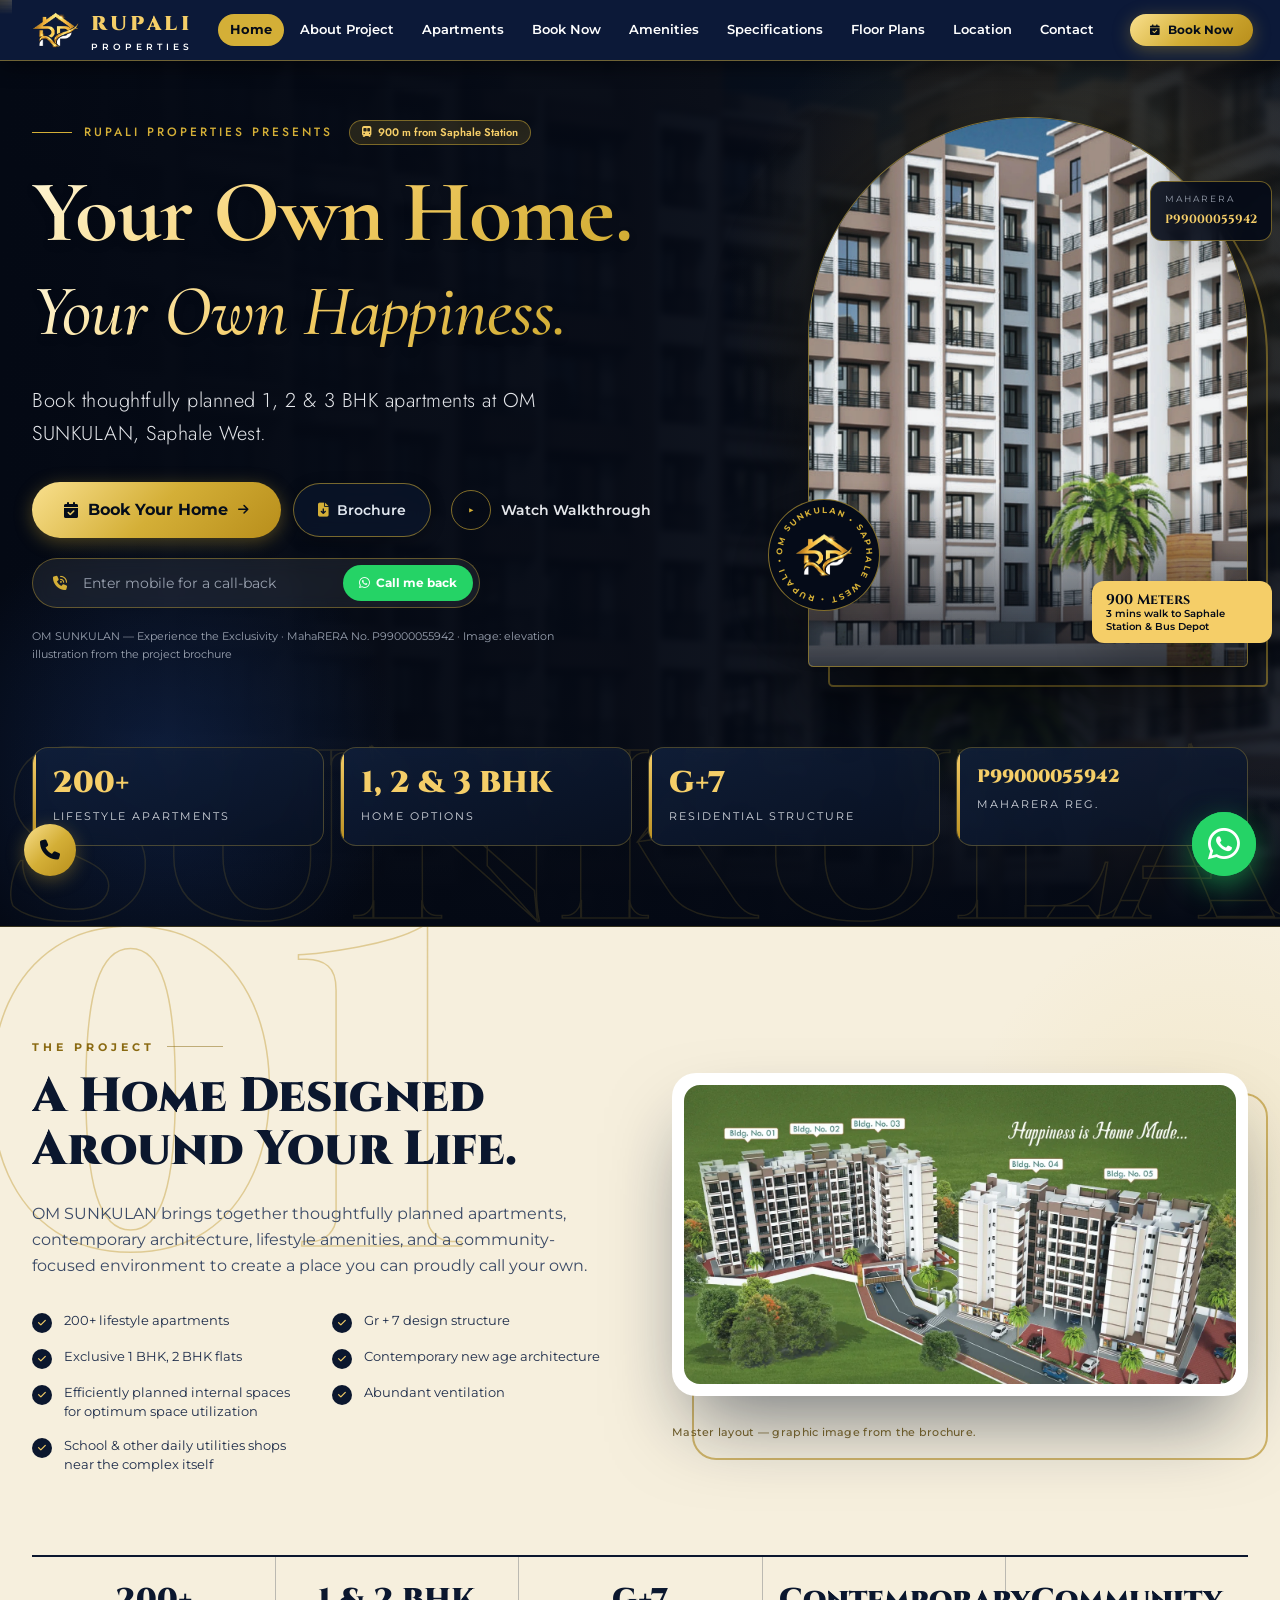
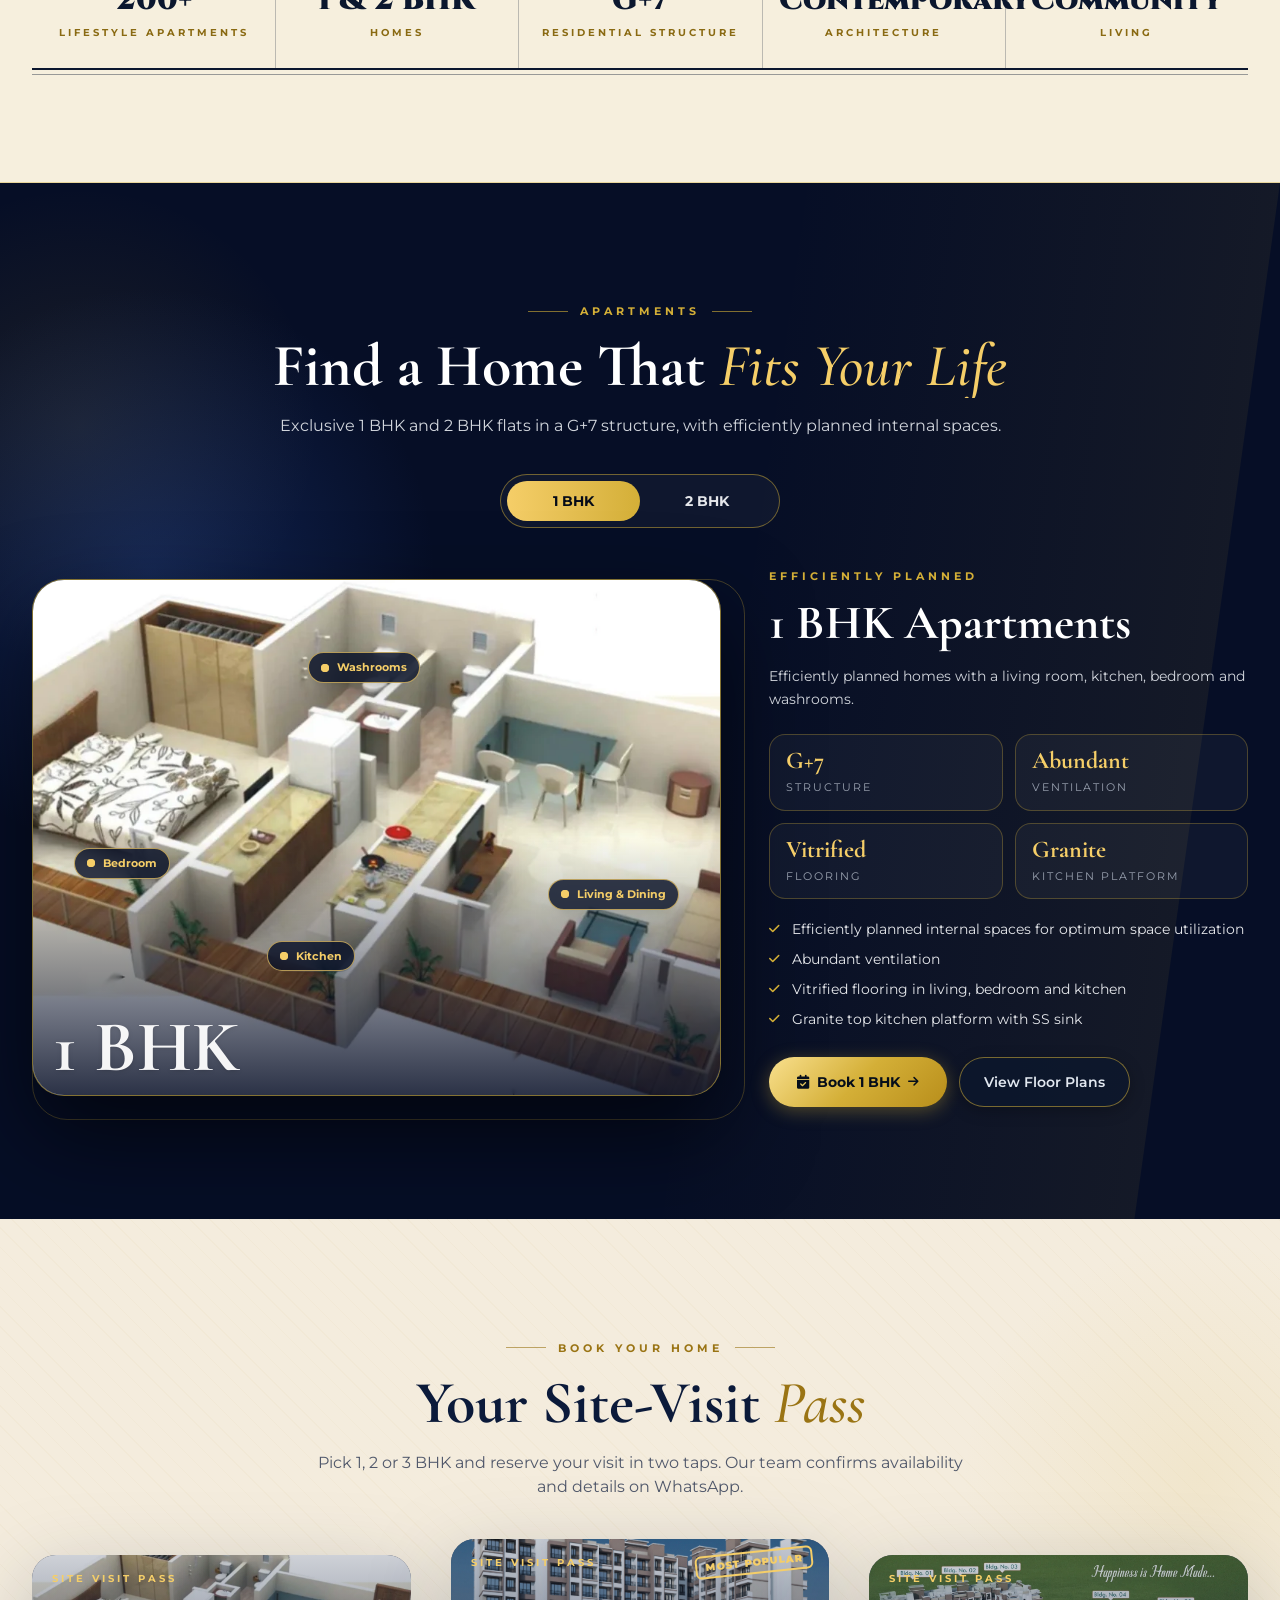
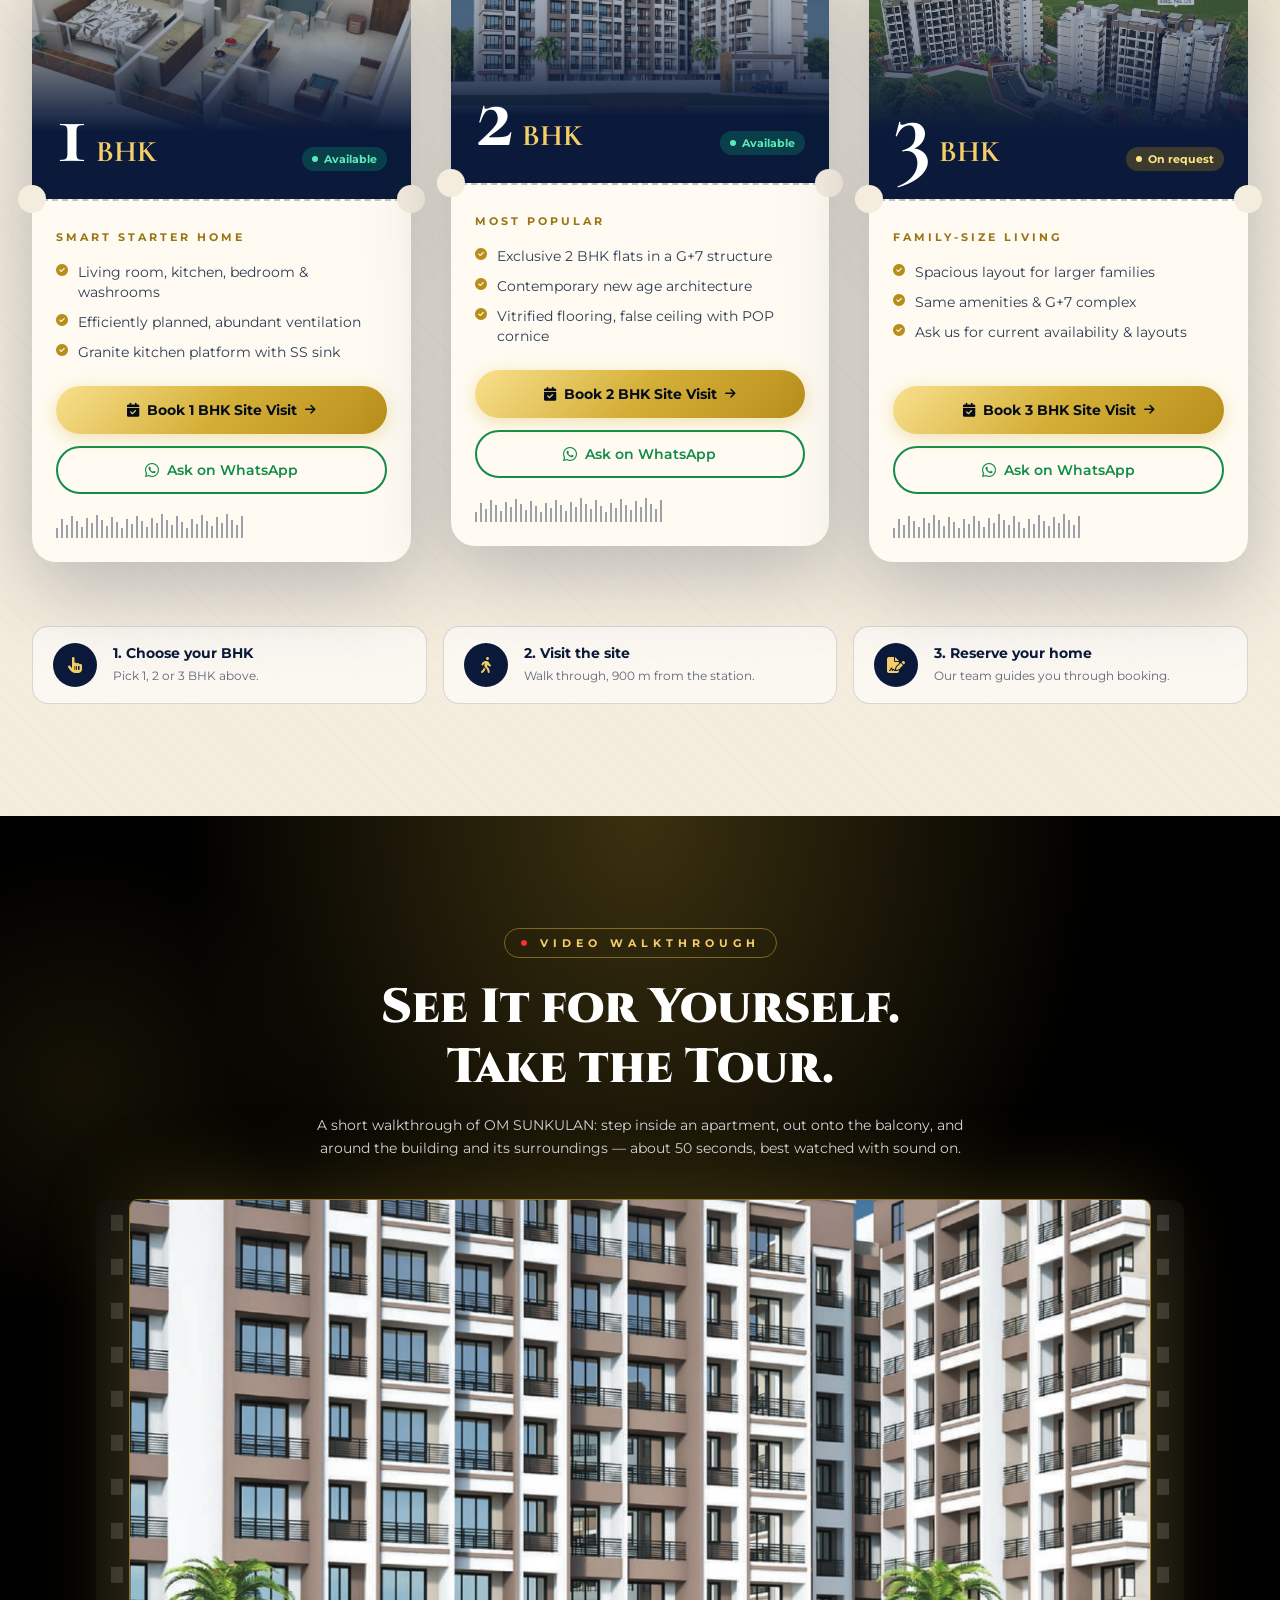
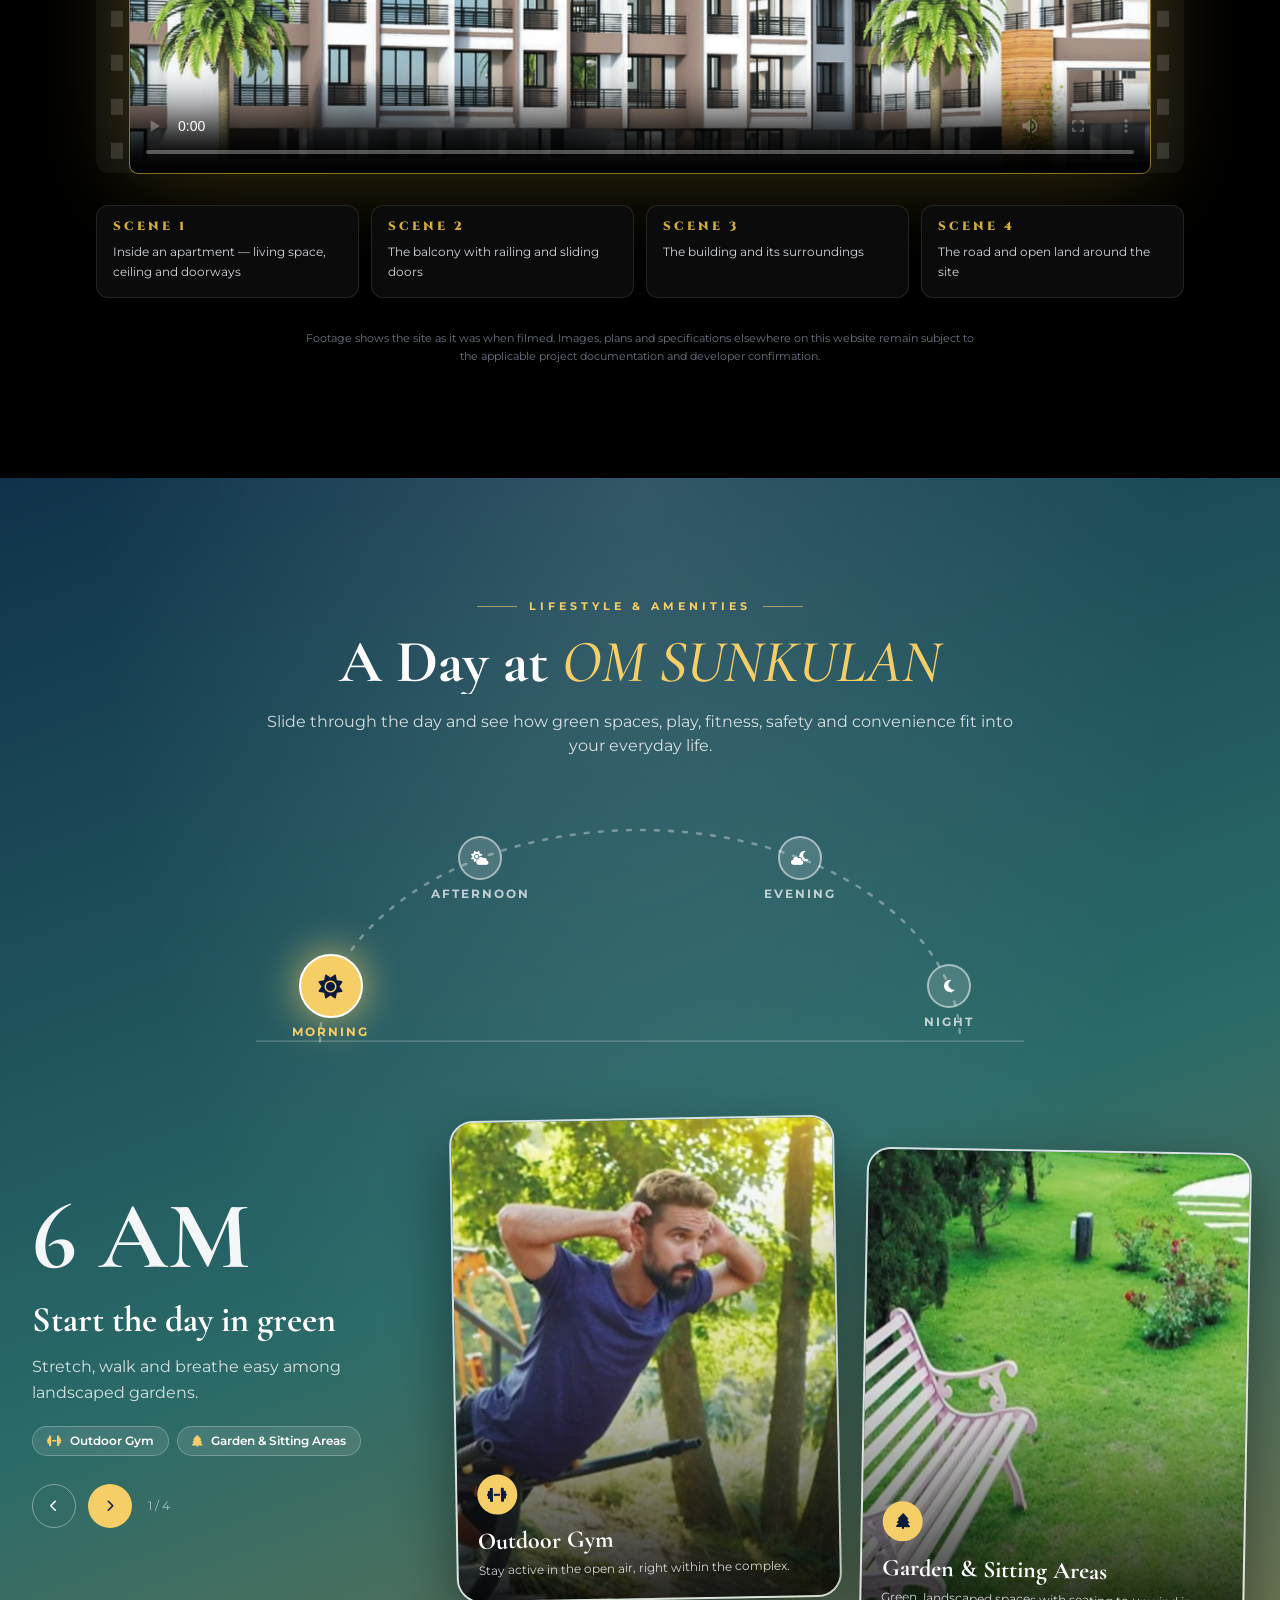
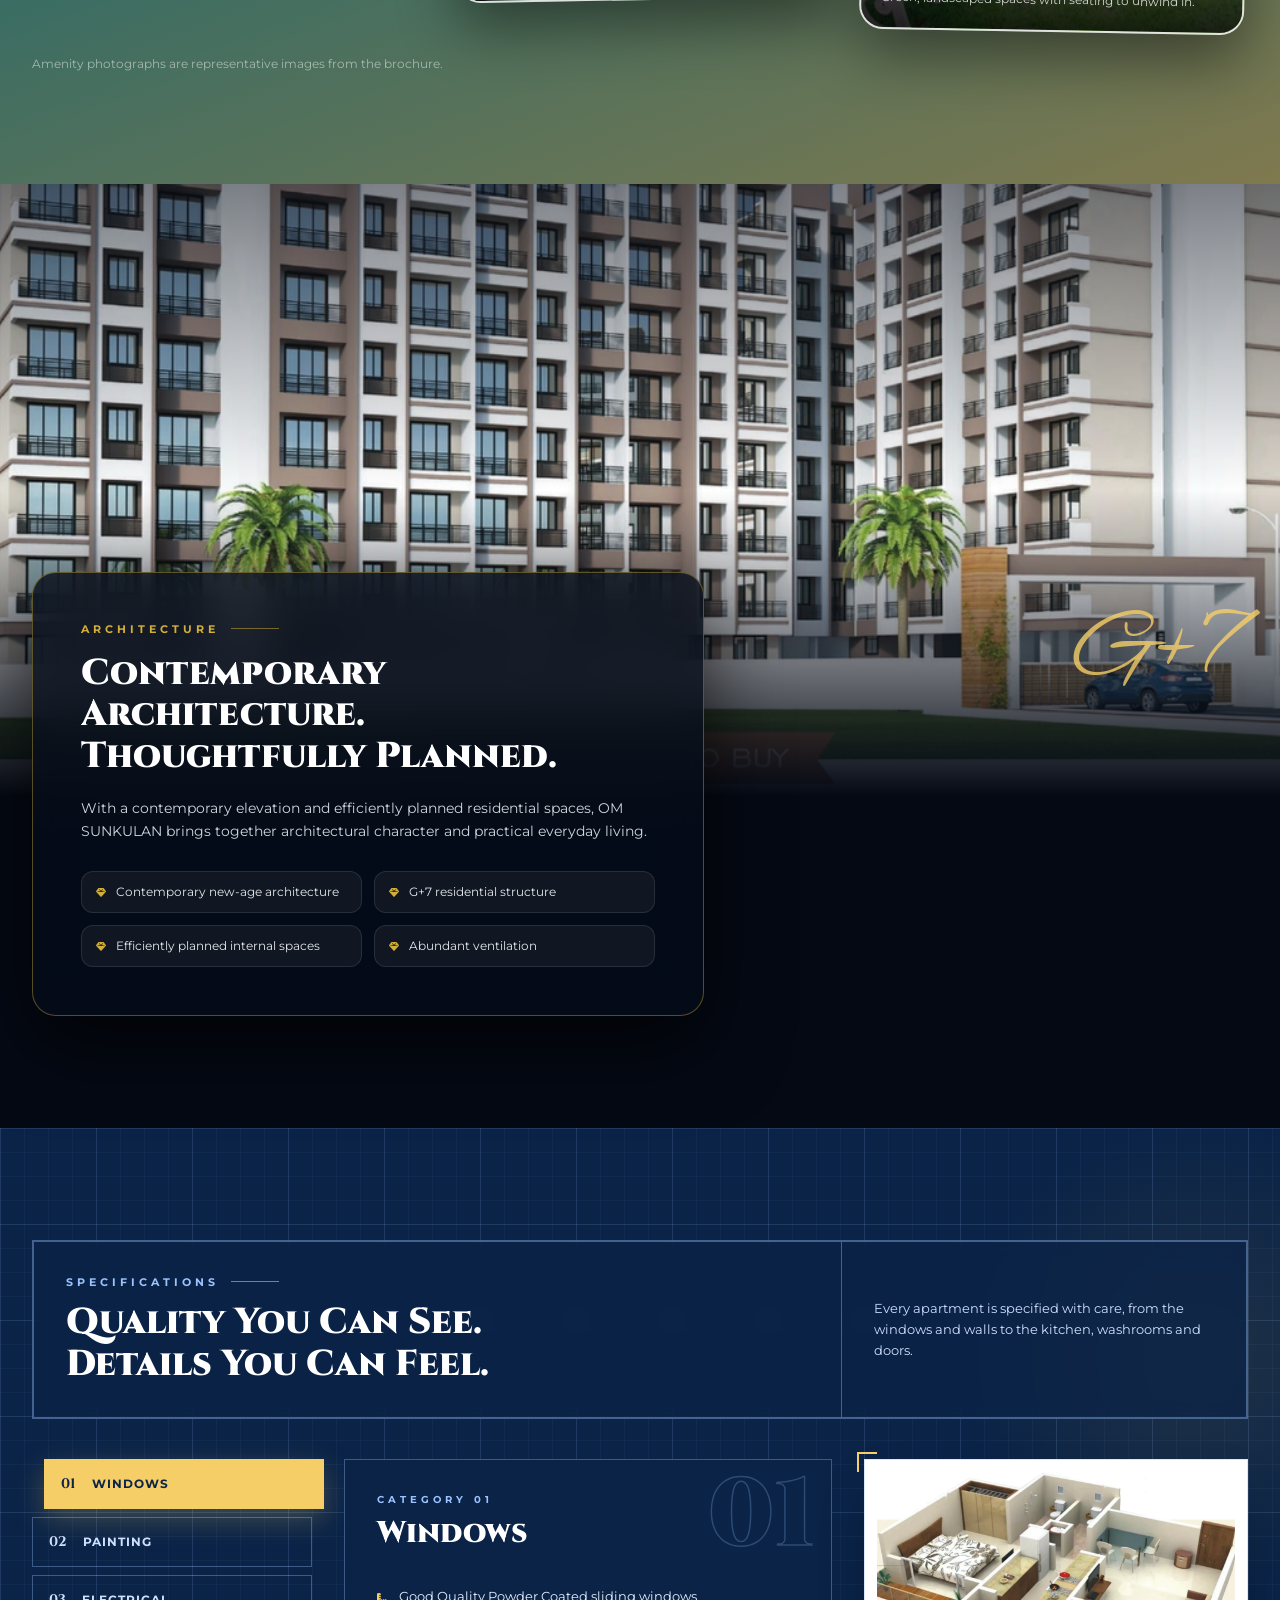
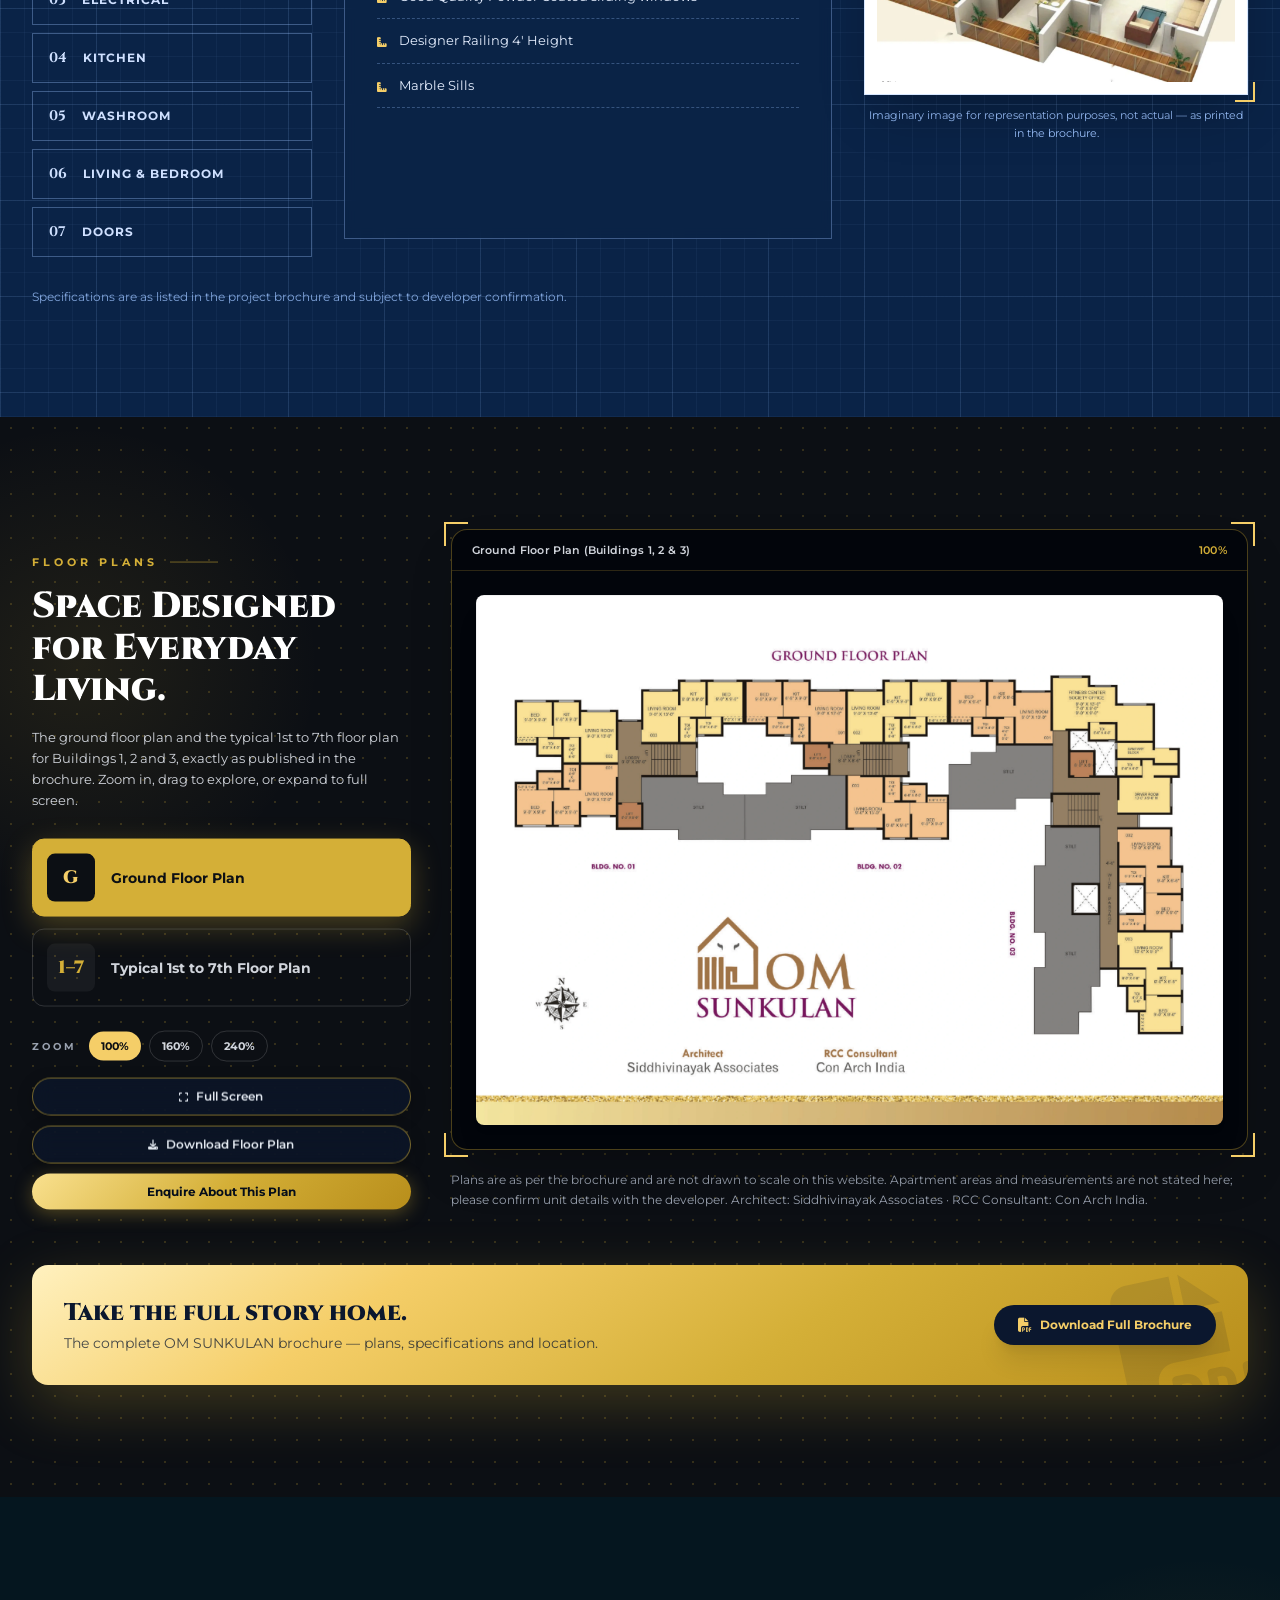
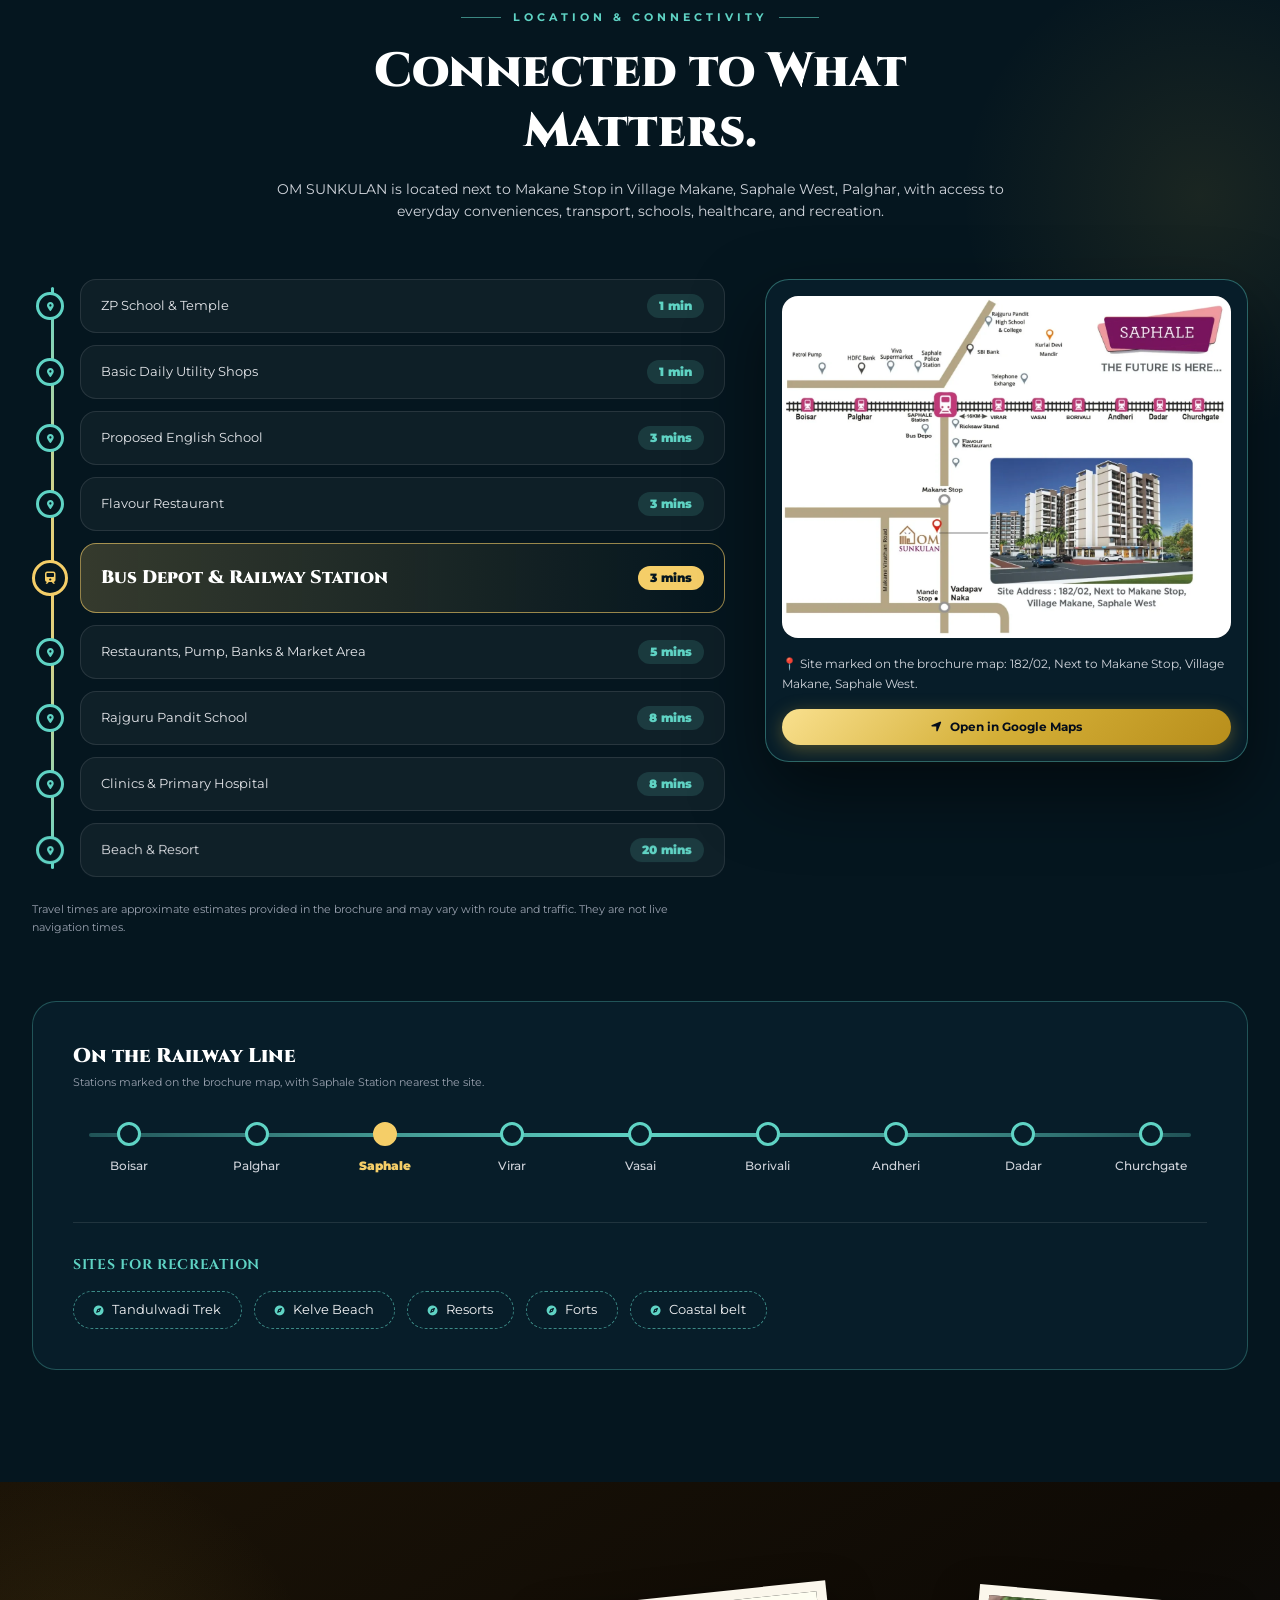
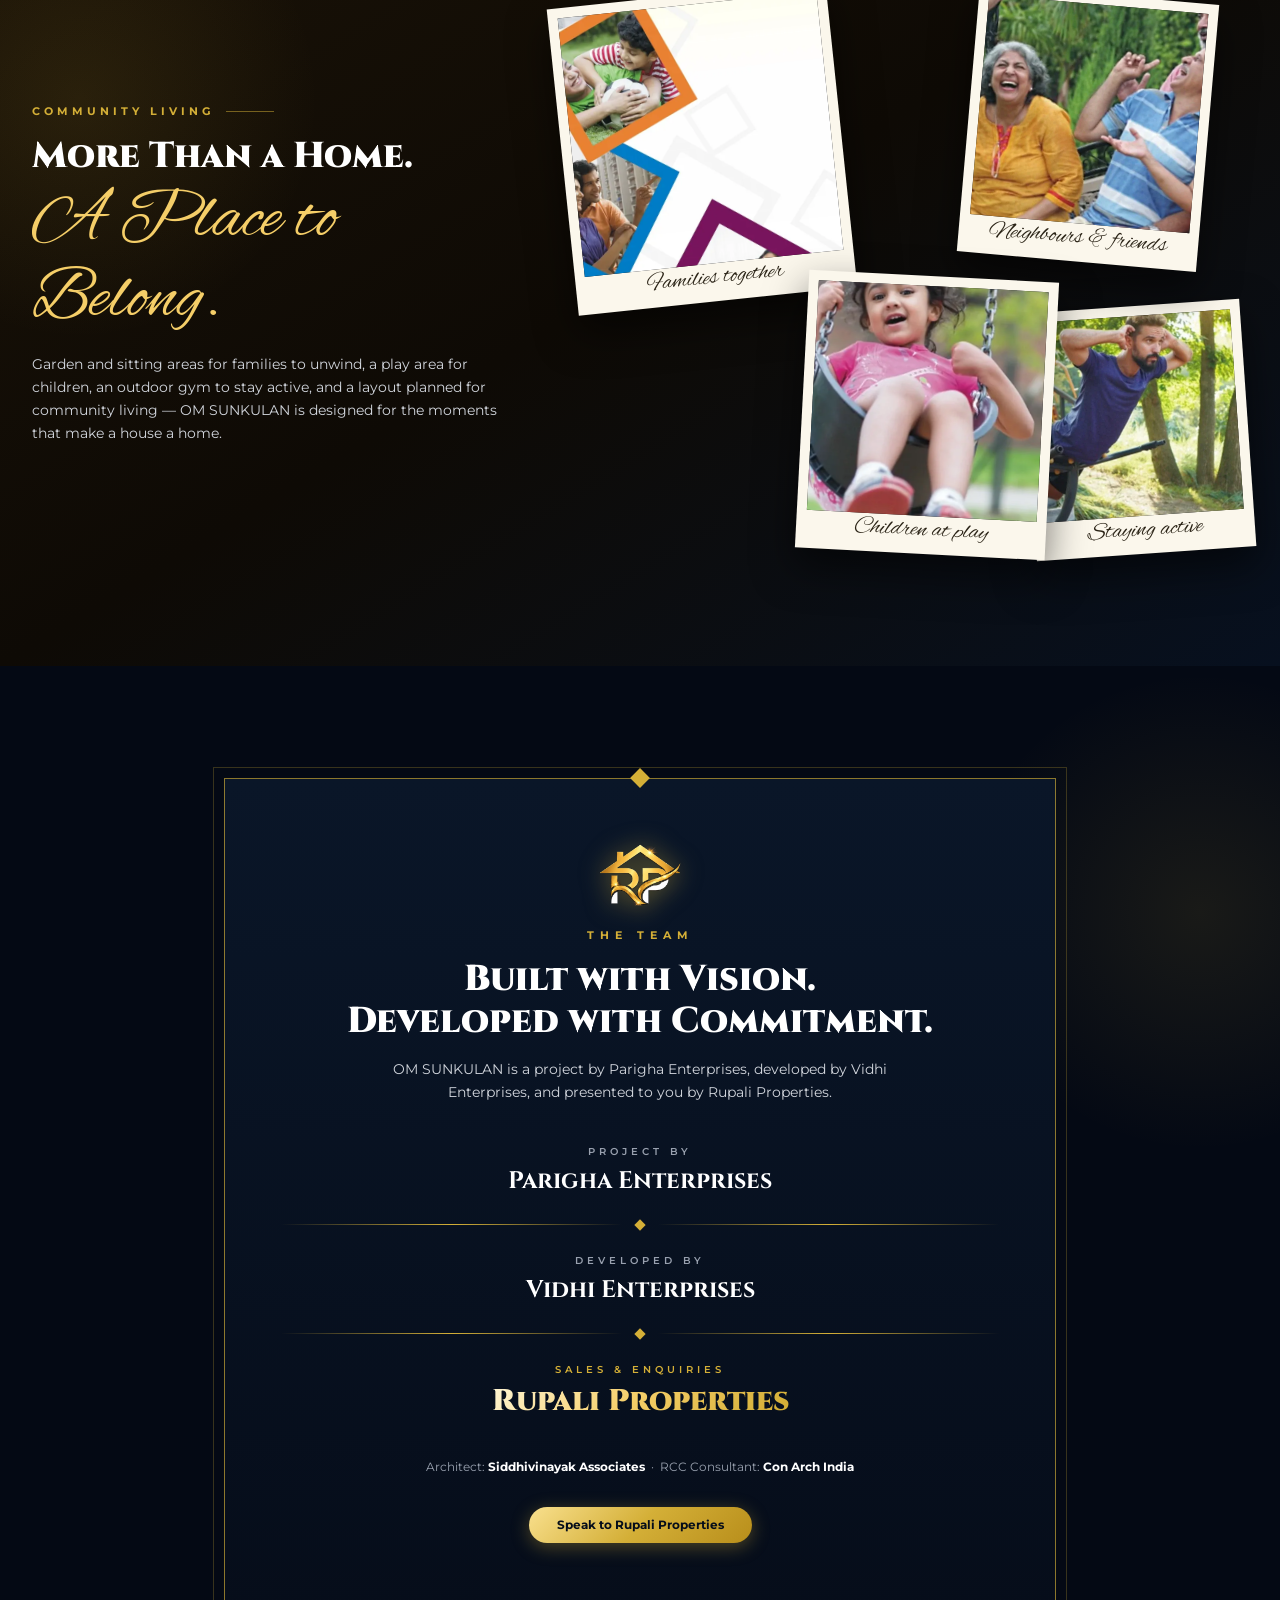
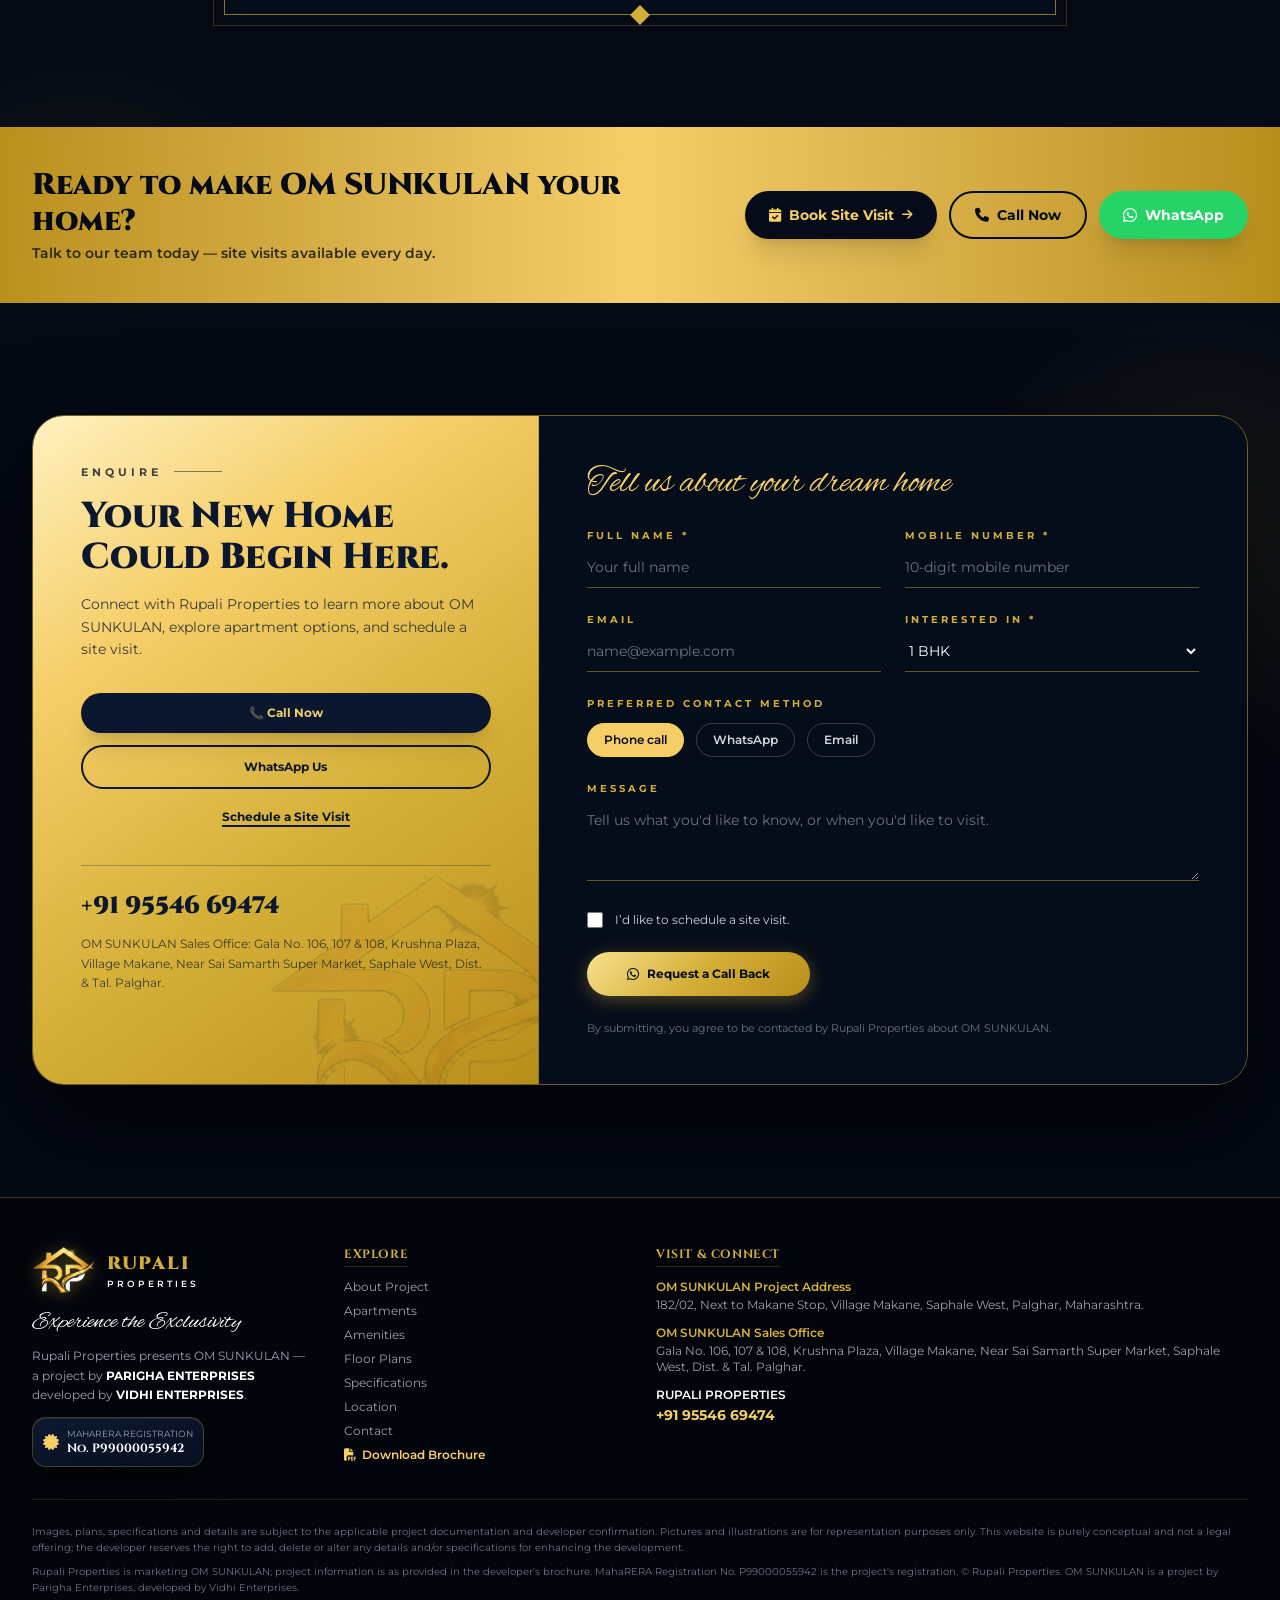
==== commit 91135b42: "feat: Property management (add/edit/delete) and website sections CMS editor in Admin Panel" ====
--- a/index.html
+++ b/index.html
@@ -64,4 +64,68 @@
 })();
 </script>
 
+
+<!-- Dynamic Admin CMS & Site Content Sync -->
+<script>
+(function() {
+  function syncSiteContent() {
+    fetch('/api/site-content')
+      .then(function(res) { return res.json(); })
+      .then(function(data) {
+        if (!data || !data.success || !data.content) return;
+        var c = data.content;
+
+        // 1. Announcement Bar
+        if (c.hero && c.hero.announcementActive && c.hero.announcementText) {
+          var bar = document.getElementById('rp-cms-announcement');
+          if (!bar) {
+            bar = document.createElement('div');
+            bar.id = 'rp-cms-announcement';
+            bar.style.cssText = 'background: linear-gradient(90deg, #091322 0%, #152238 50%, #091322 100%); color: #F5CE68; border-bottom: 1px solid rgba(212,175,55,0.4); font-size: 13px; font-weight: 600; padding: 10px 16px; text-align: center; position: sticky; top: 0; z-index: 100; display: flex; align-items: center; justify-content: center; gap: 10px; box-shadow: 0 4px 15px rgba(0,0,0,0.4);';
+            bar.innerHTML = '<span style="display:inline-flex; align-items:center; gap:8px;"><span style="width:8px; height:8px; border-radius:50%; background:#22c55e; box-shadow:0 0 8px #22c55e;"></span><span id="rp-cms-announcement-text"></span></span><button onclick="this.parentElement.style.display=\'none\'" style="position:absolute; right:12px; background:none; border:none; color:#94a3b8; cursor:pointer; font-size:18px; padding:0 6px; line-height:1;">&times;</button>';
+            document.body.insertBefore(bar, document.body.firstChild);
+          }
+          var txtSpan = document.getElementById('rp-cms-announcement-text');
+          if (txtSpan) txtSpan.textContent = c.hero.announcementText;
+          bar.style.display = 'flex';
+        } else {
+          var bar = document.getElementById('rp-cms-announcement');
+          if (bar) bar.style.display = 'none';
+        }
+
+        // 2. Phone numbers update
+        if (c.contact && c.contact.phone) {
+          var rawPhone = c.contact.phone.replace(/[^0-9+]/g, '');
+          var telLinks = document.querySelectorAll('a[href^="tel:"]');
+          telLinks.forEach(function(a) {
+            a.setAttribute('href', 'tel:' + rawPhone);
+          });
+        }
+        // 3. WhatsApp number update
+        if (c.hero && c.hero.whatsappNumber) {
+          var waNum = c.hero.whatsappNumber.replace(/[^0-9]/g, '');
+          var waLinks = document.querySelectorAll('a[href*="wa.me"], a[href*="whatsapp.com"]');
+          waLinks.forEach(function(a) {
+            var href = a.getAttribute('href');
+            var msg = '';
+            if (href.indexOf('text=') !== -1) {
+              msg = href.split('text=')[1];
+            }
+            a.setAttribute('href', 'https://wa.me/' + waNum + (msg ? '?text=' + msg : ''));
+          });
+        }
+      })
+      .catch(function(err) {
+        console.warn('Site content sync error', err);
+      });
+  }
+
+  if (document.readyState === 'loading') {
+    document.addEventListener('DOMContentLoaded', syncSiteContent);
+  } else {
+    syncSiteContent();
+  }
+})();
+</script>
+
 </body></html>
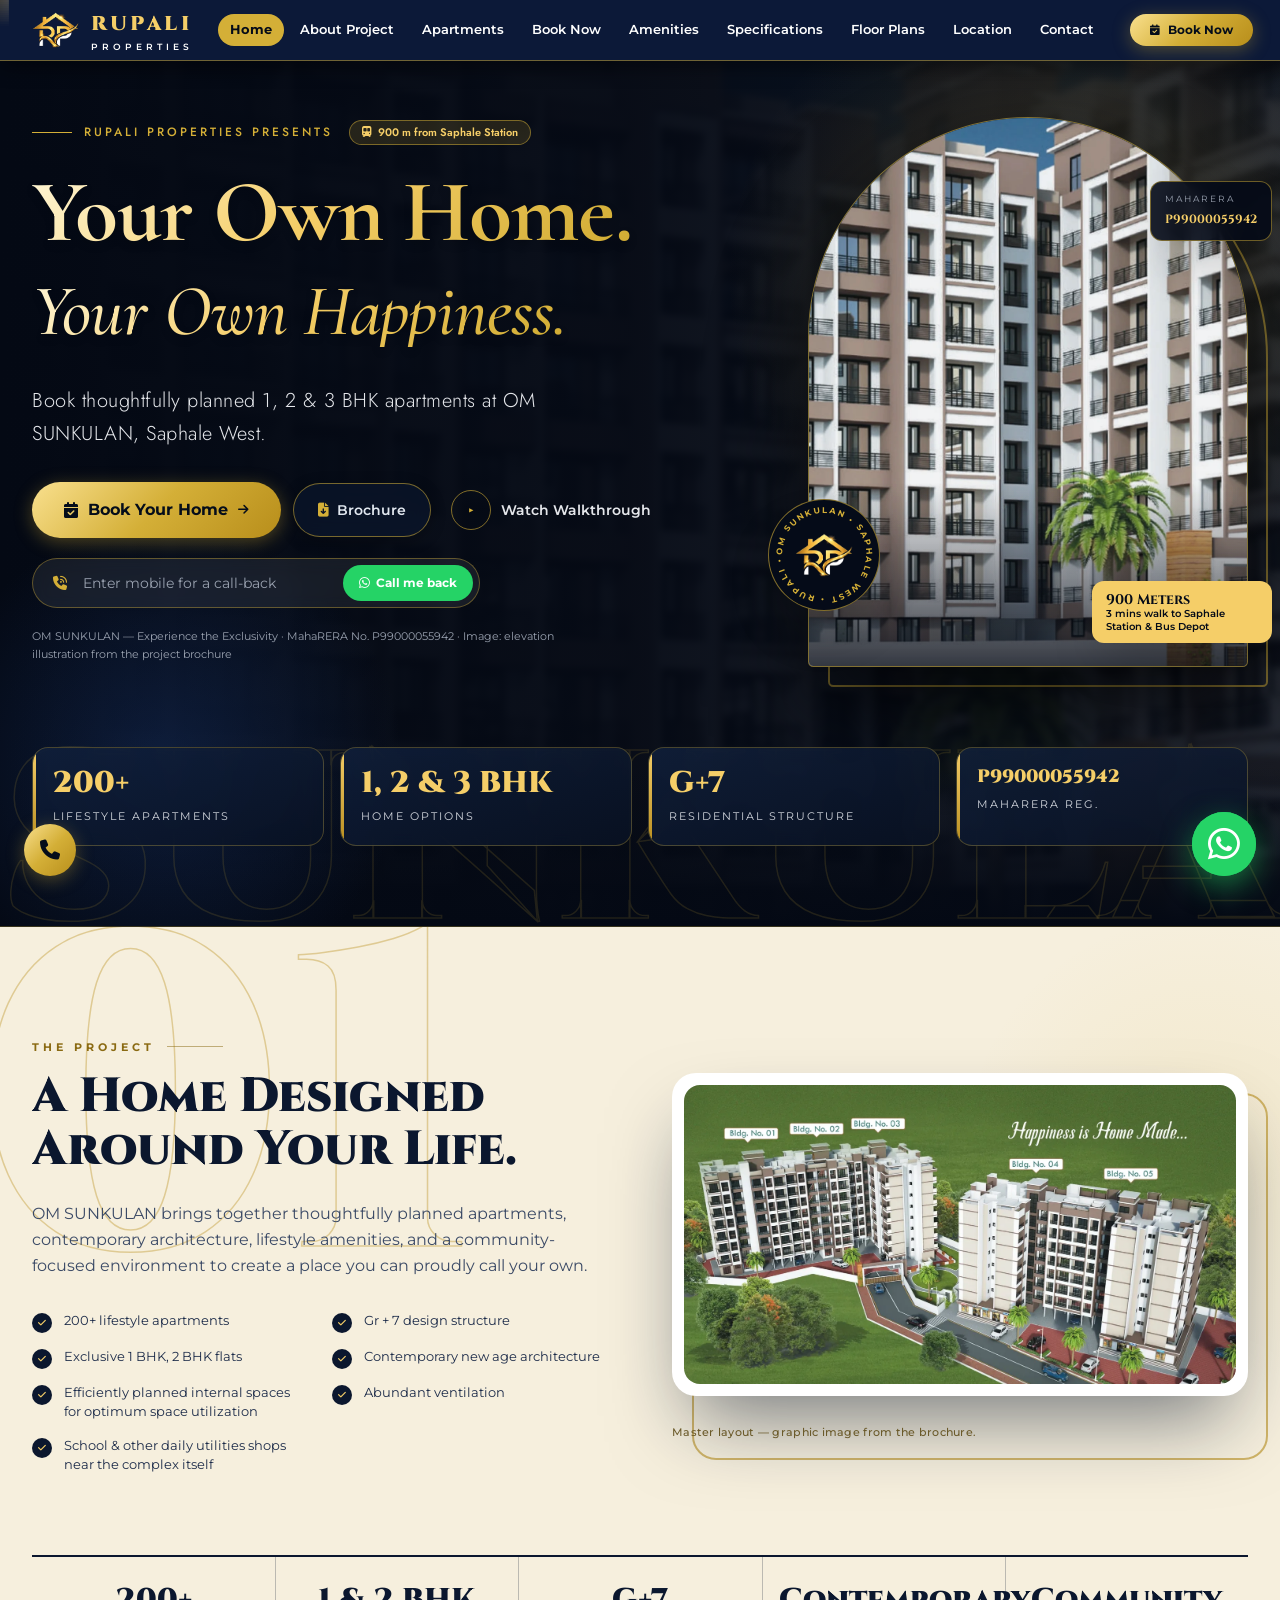
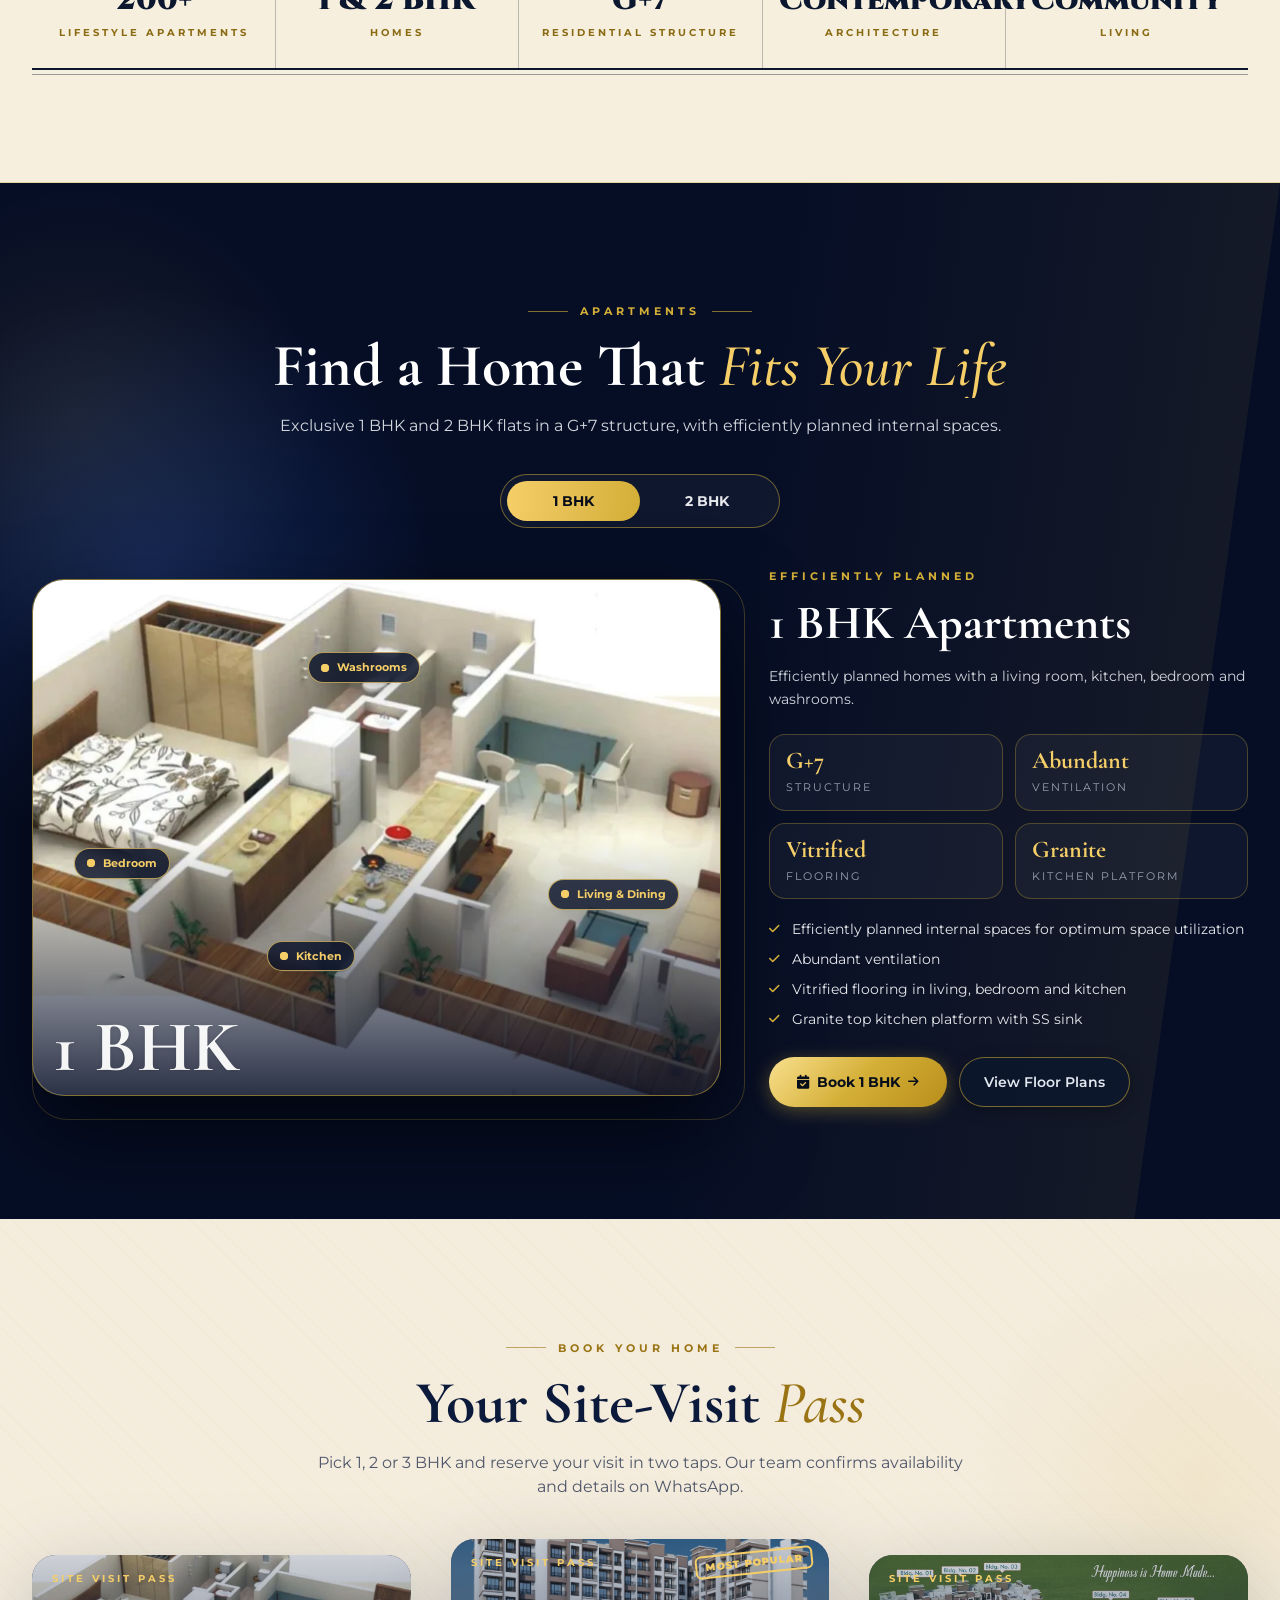
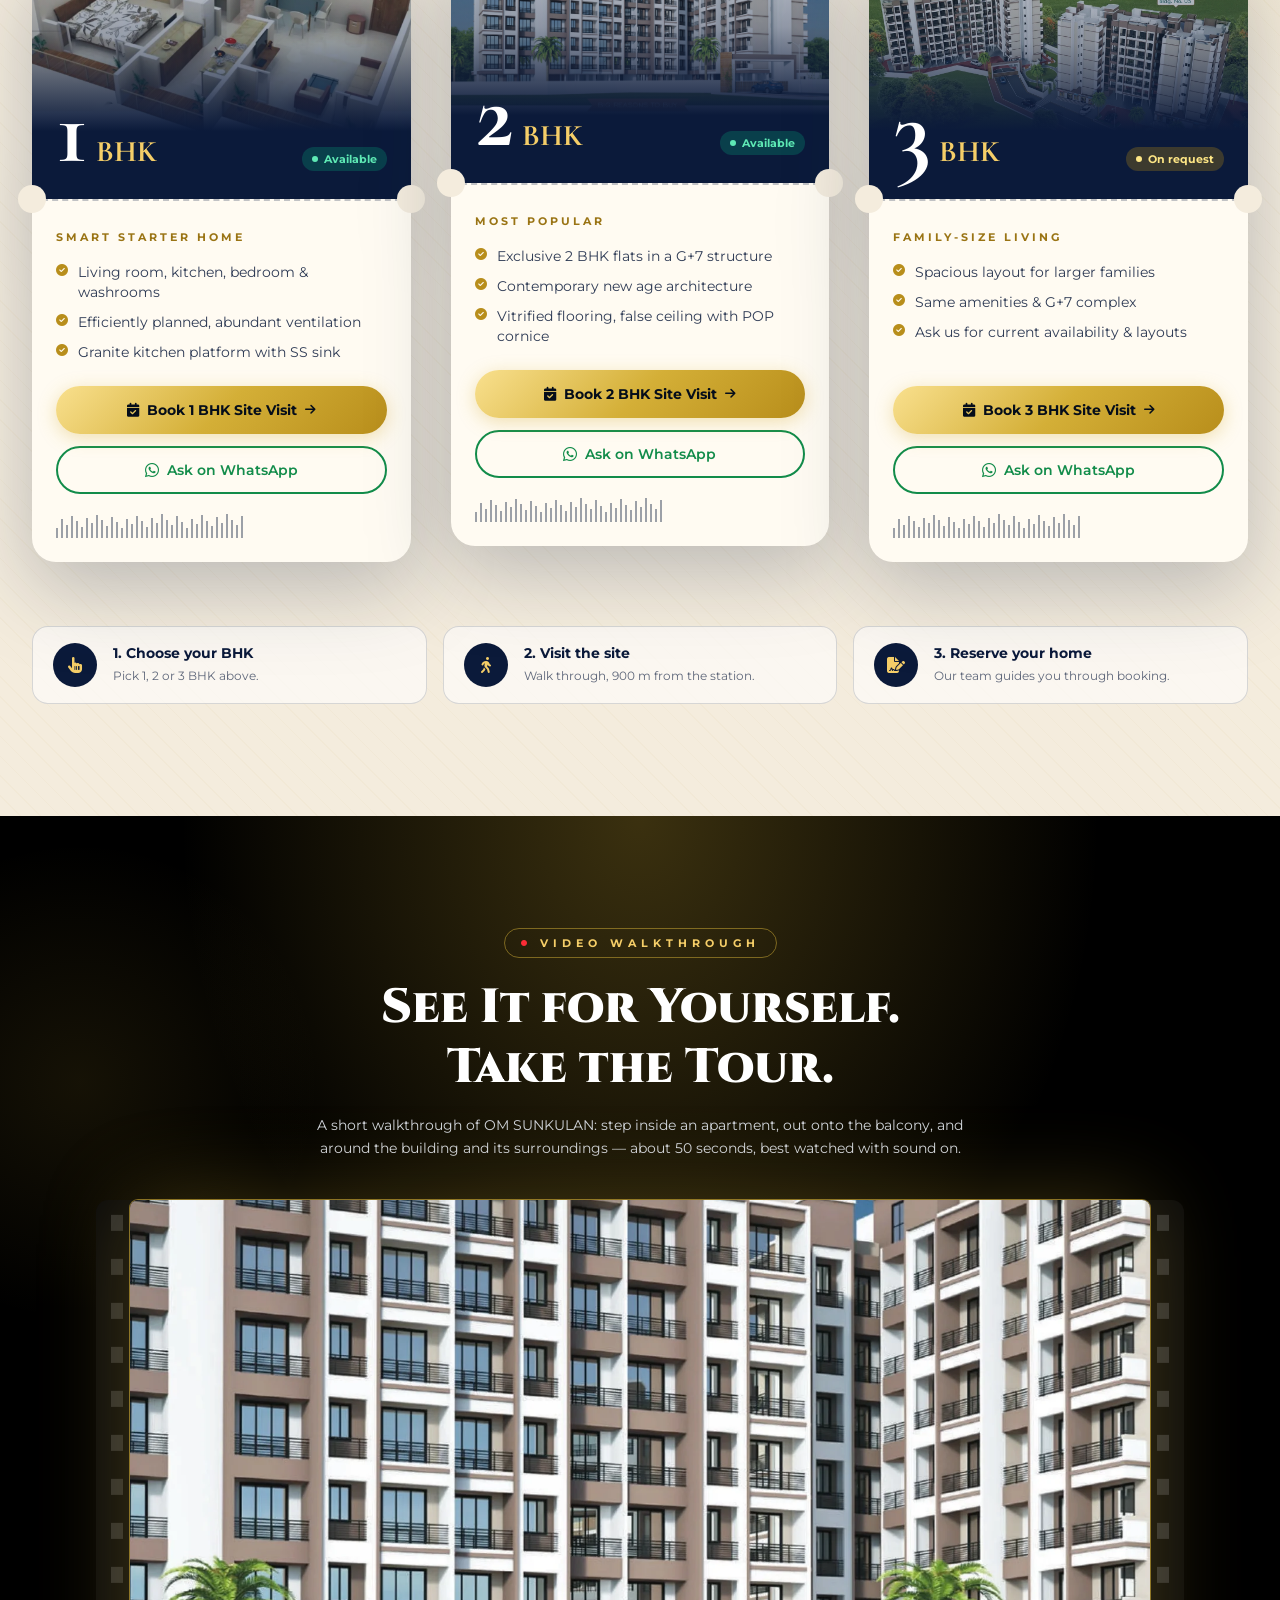
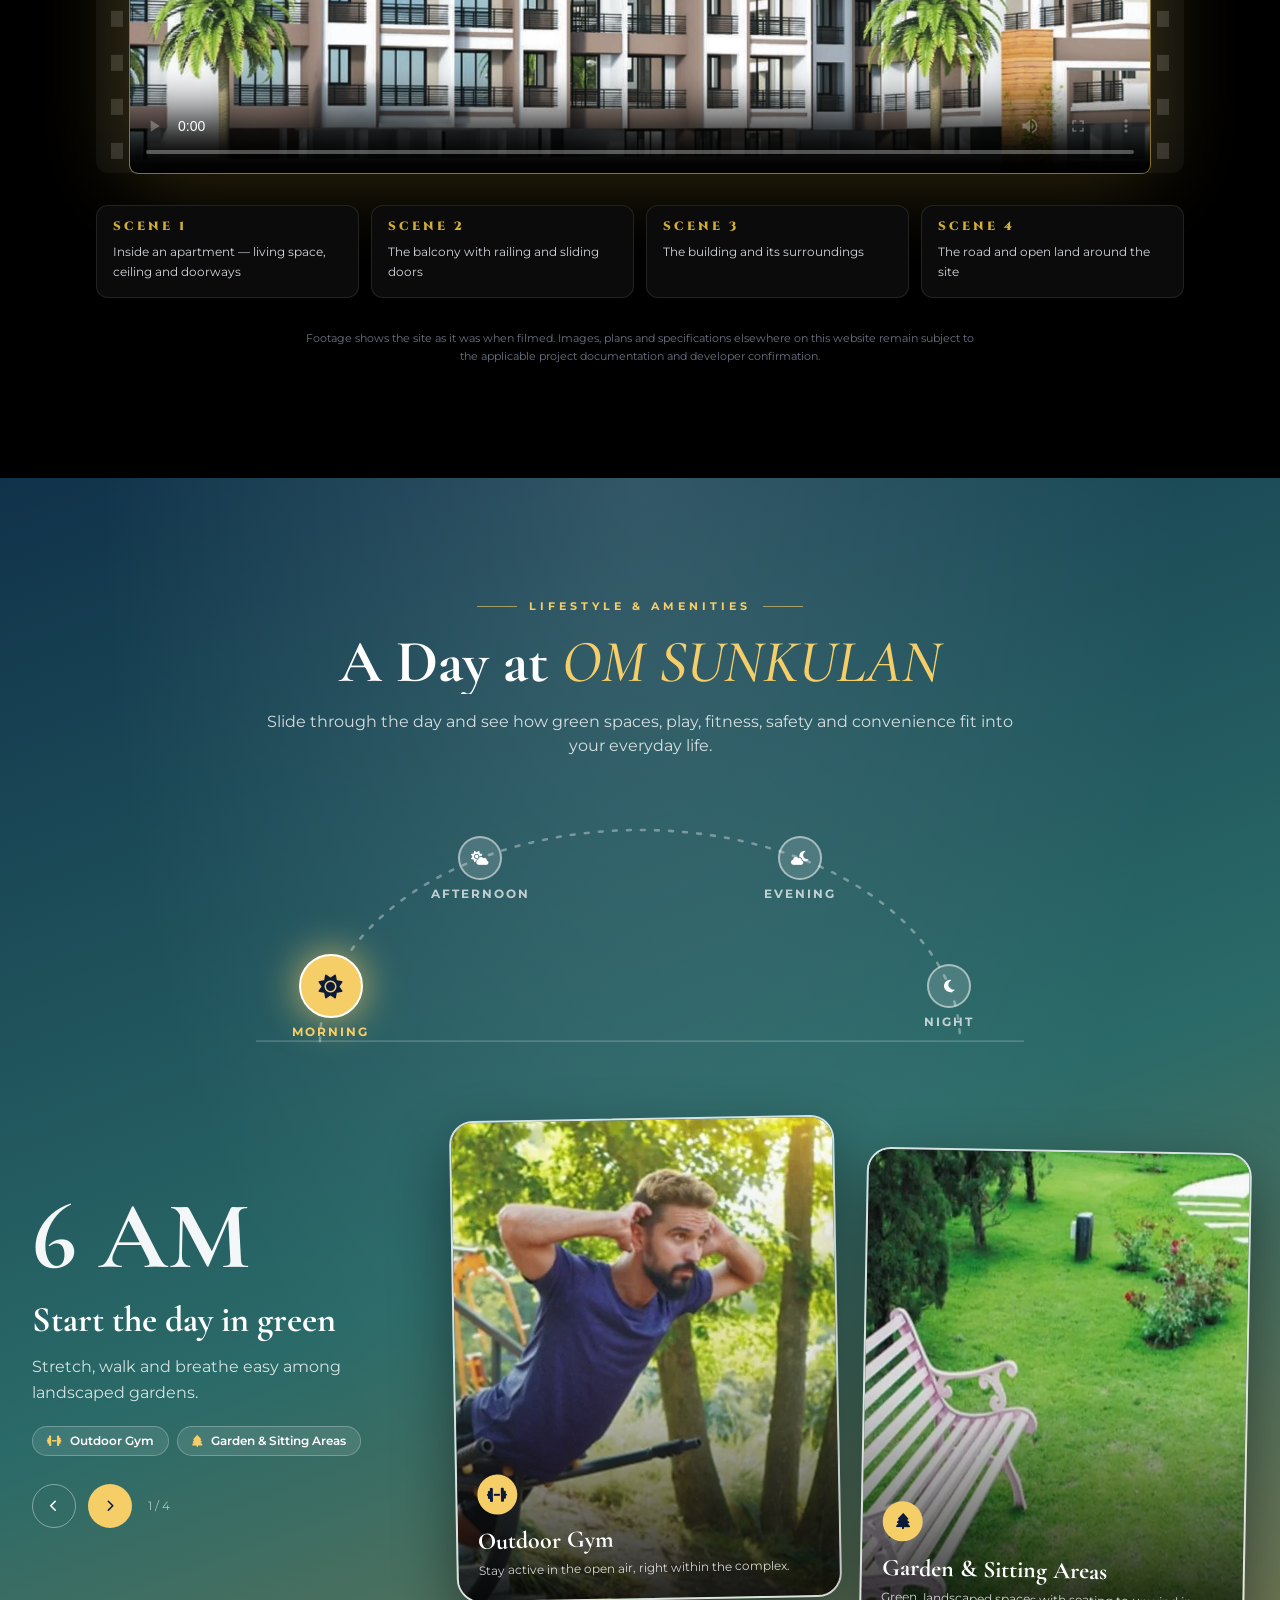
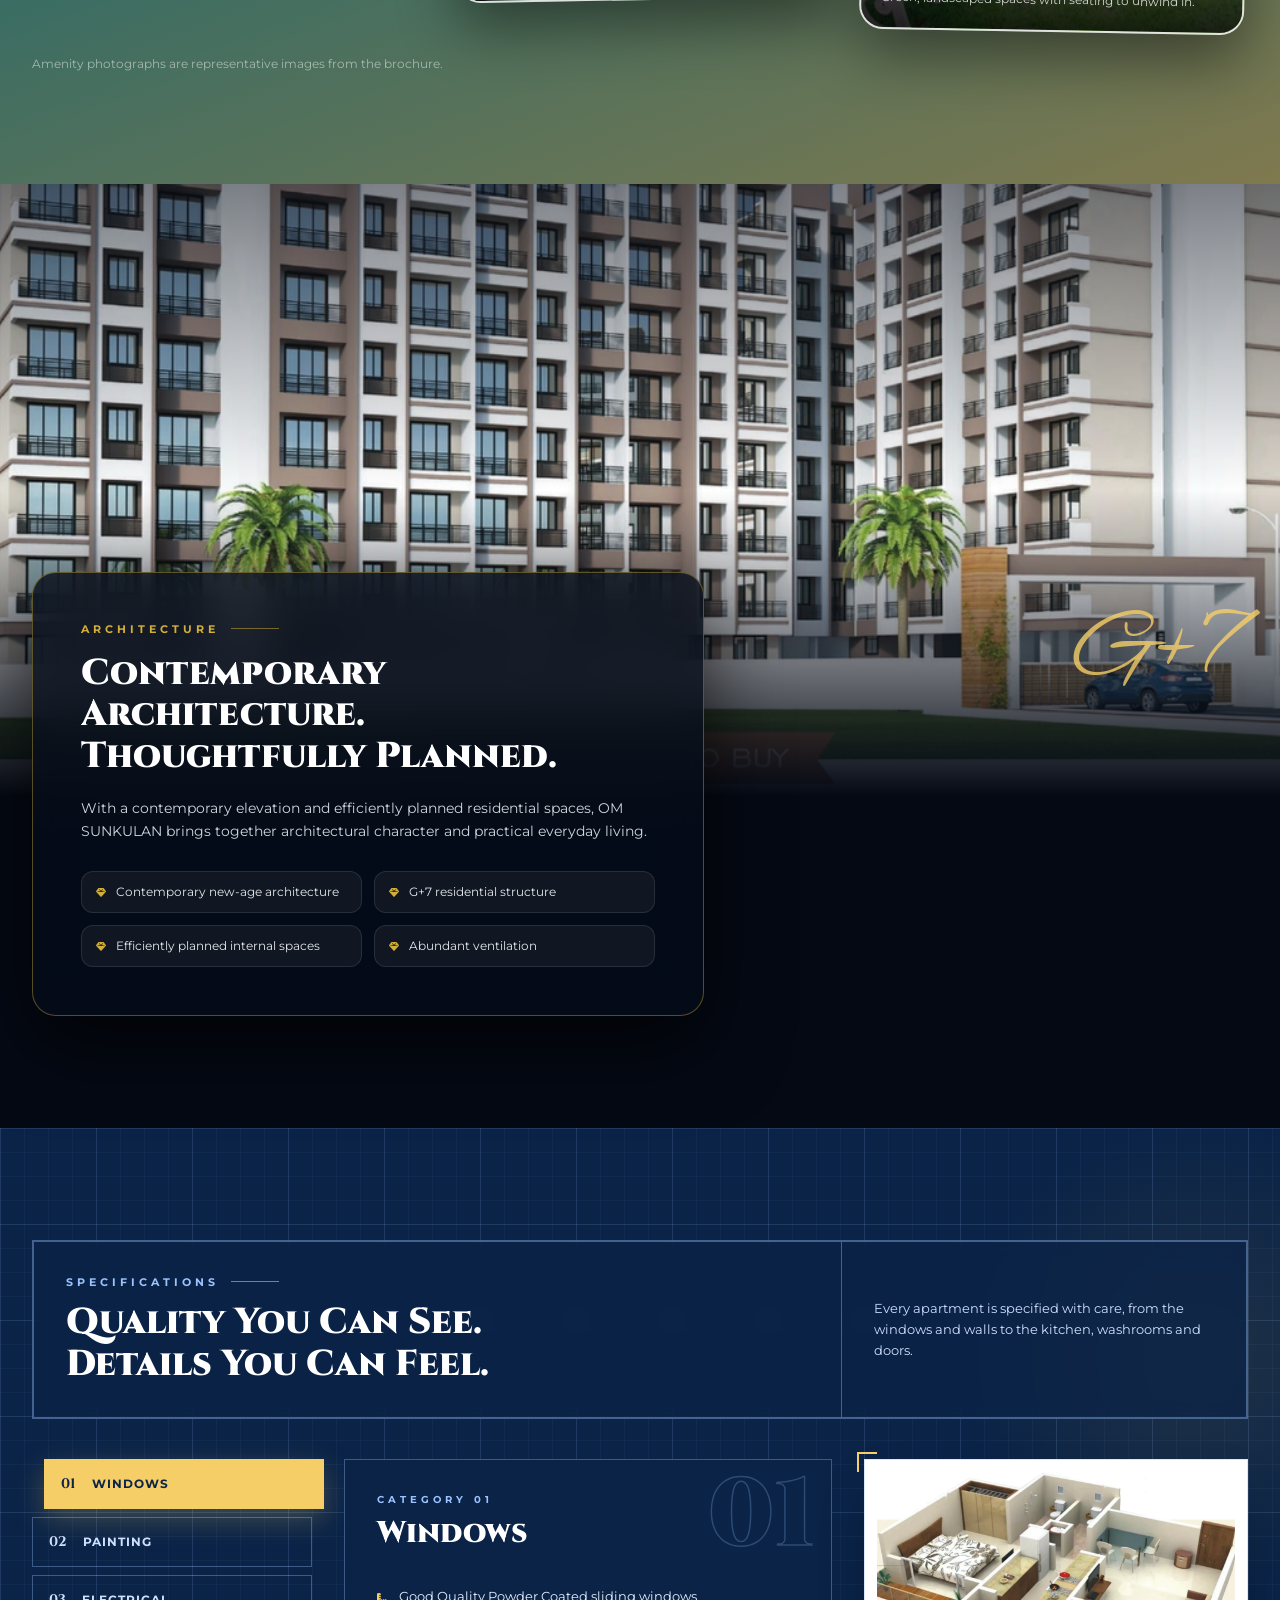
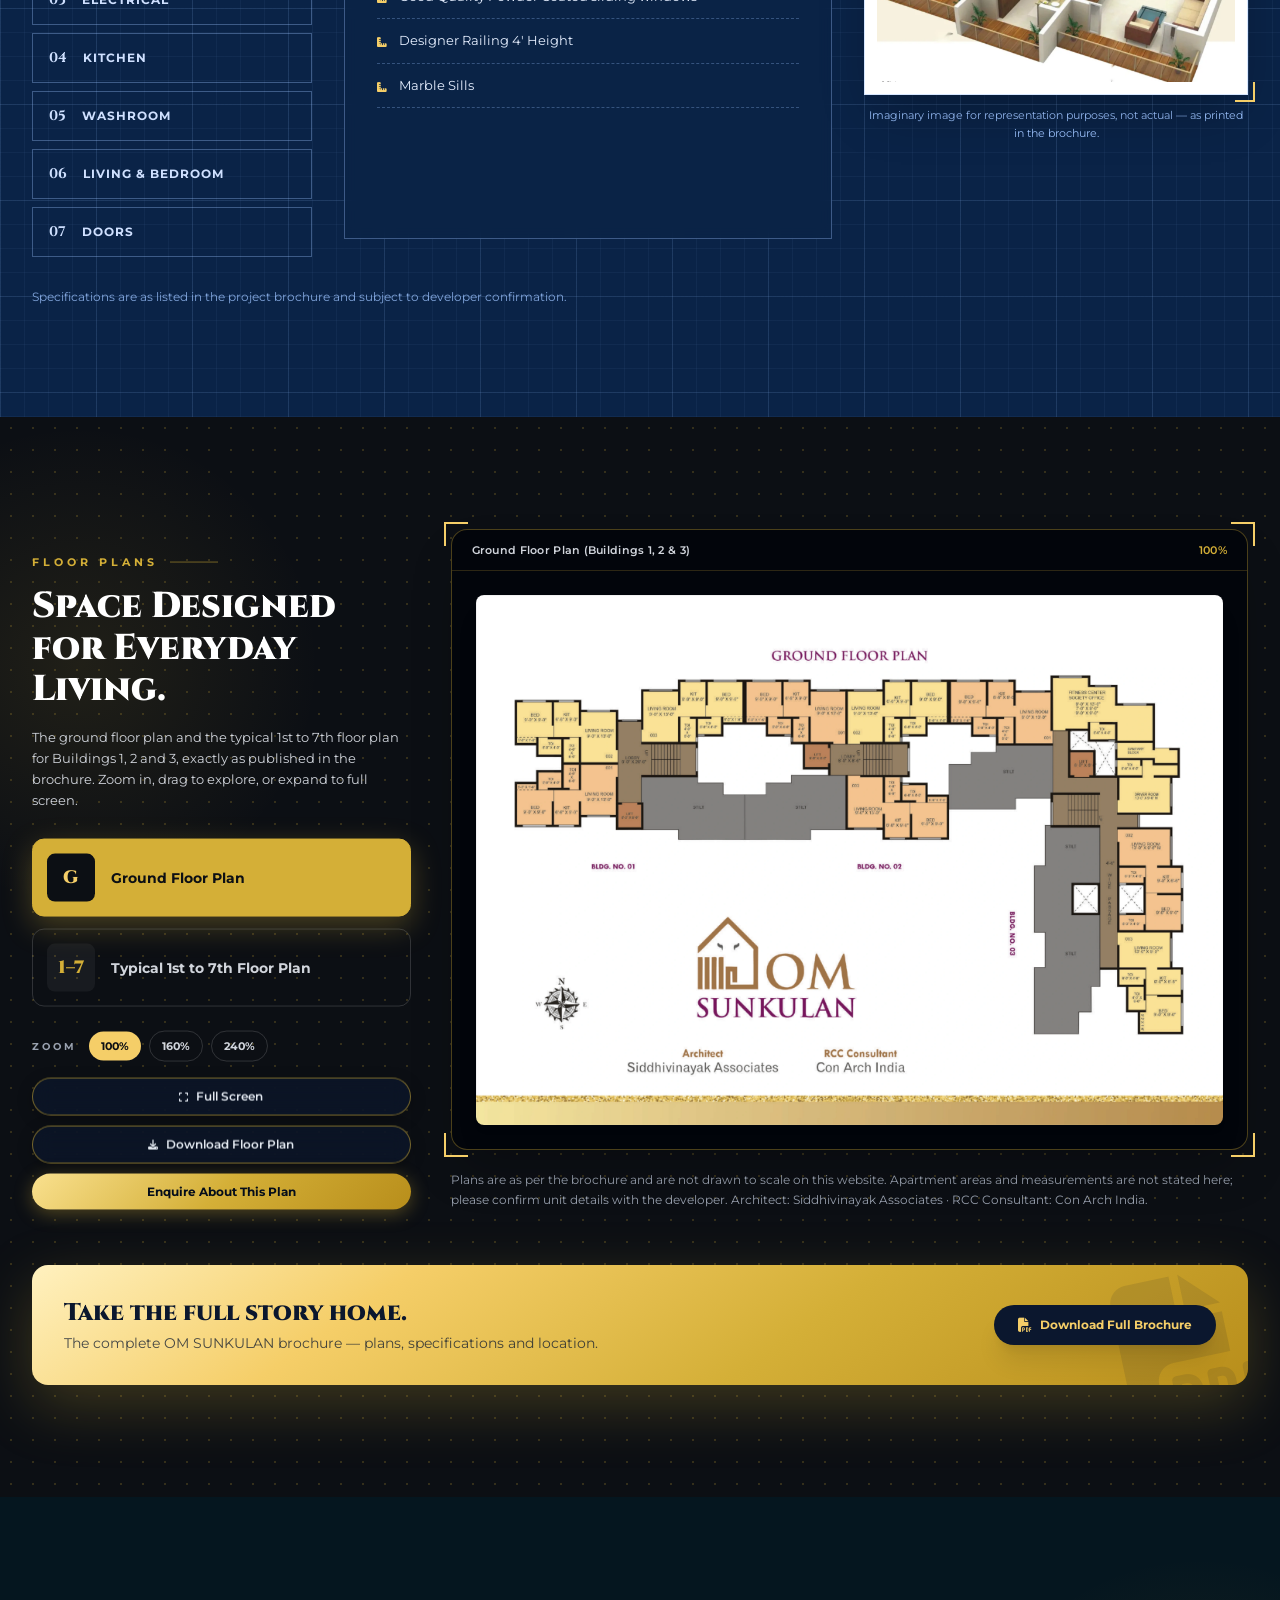
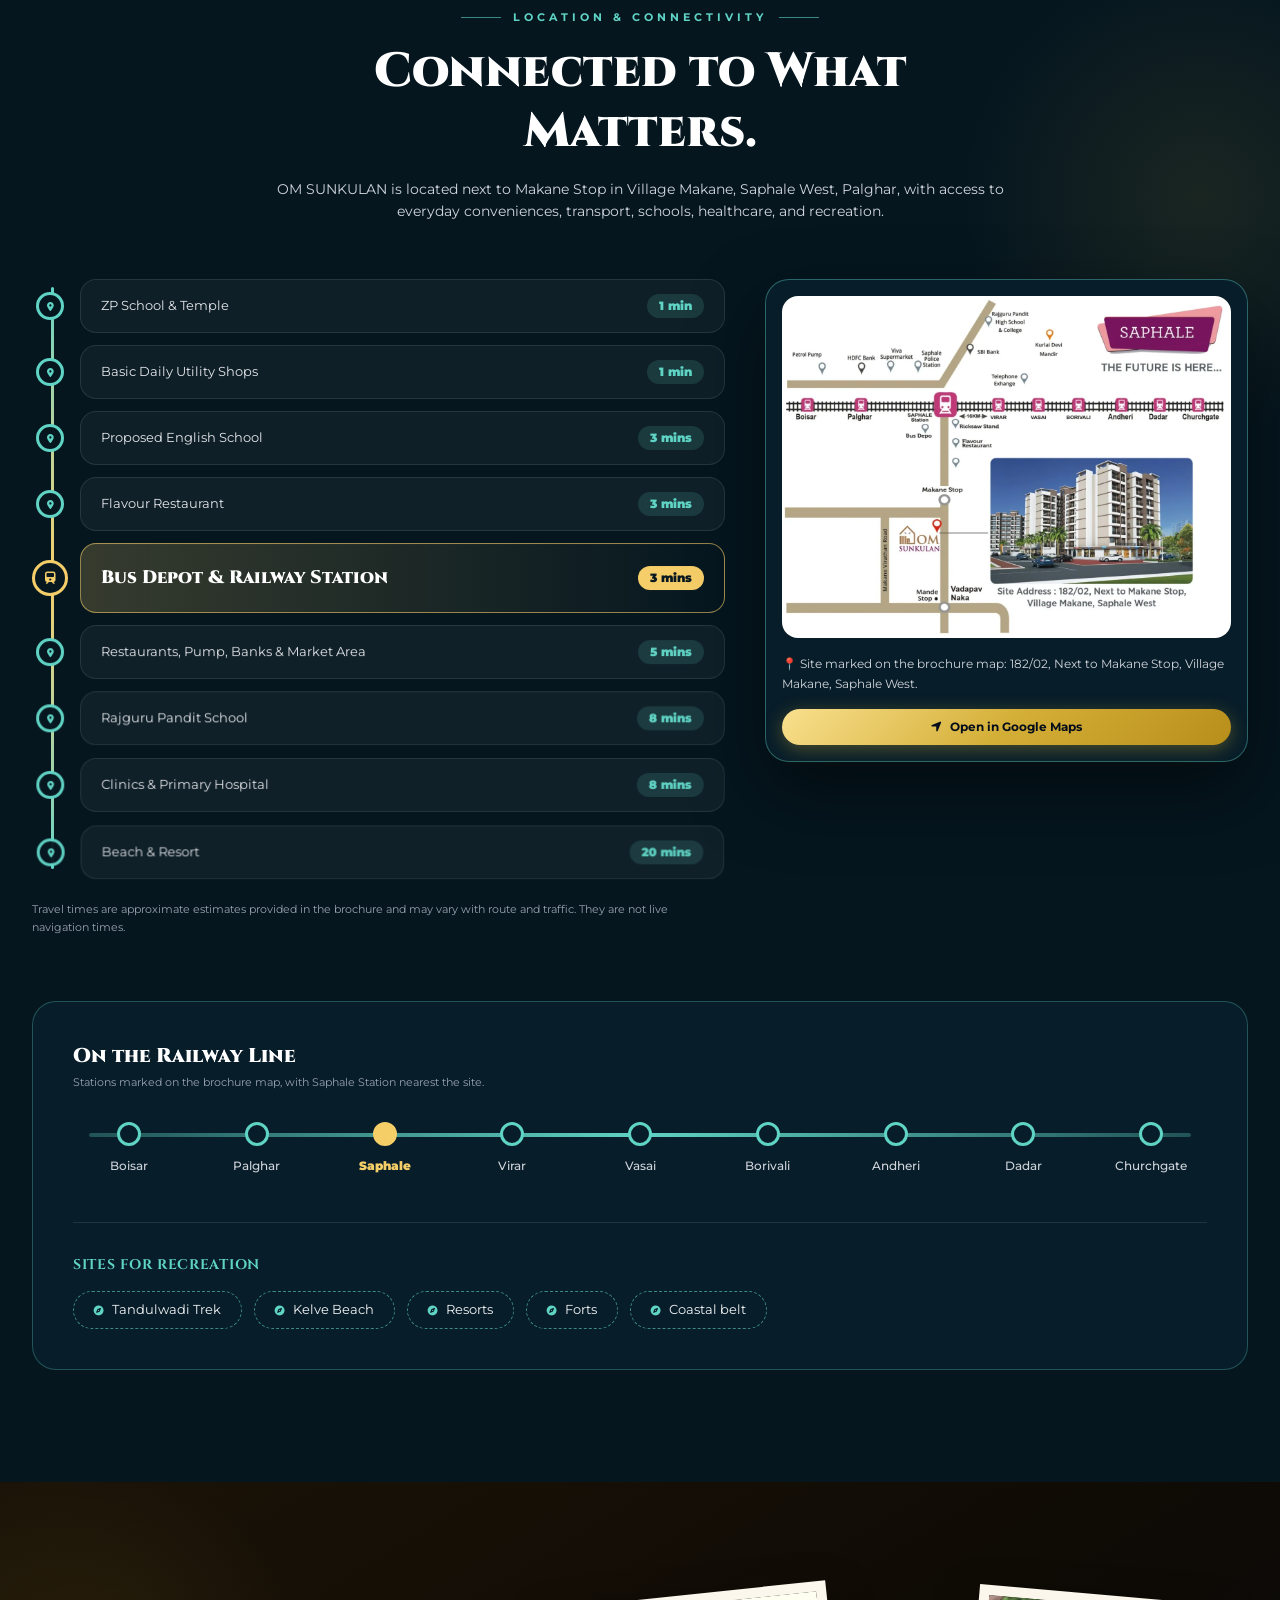
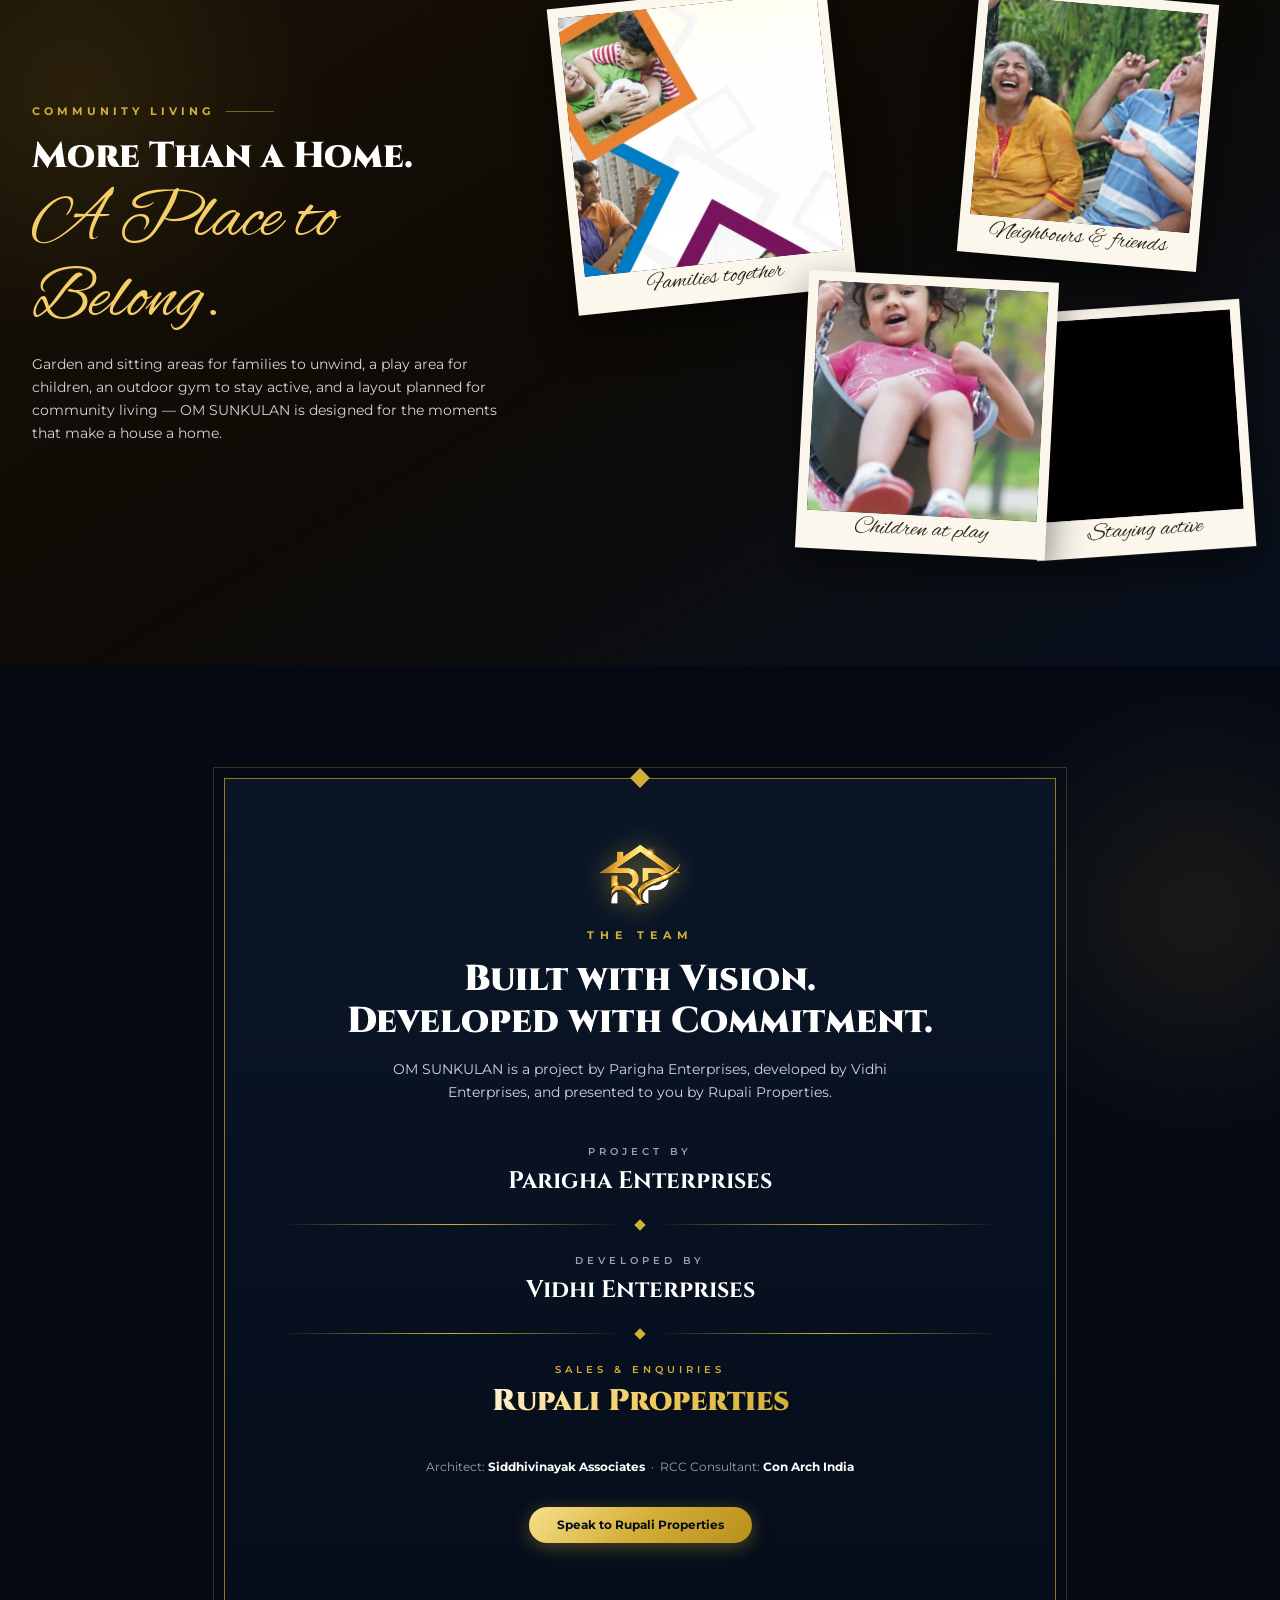
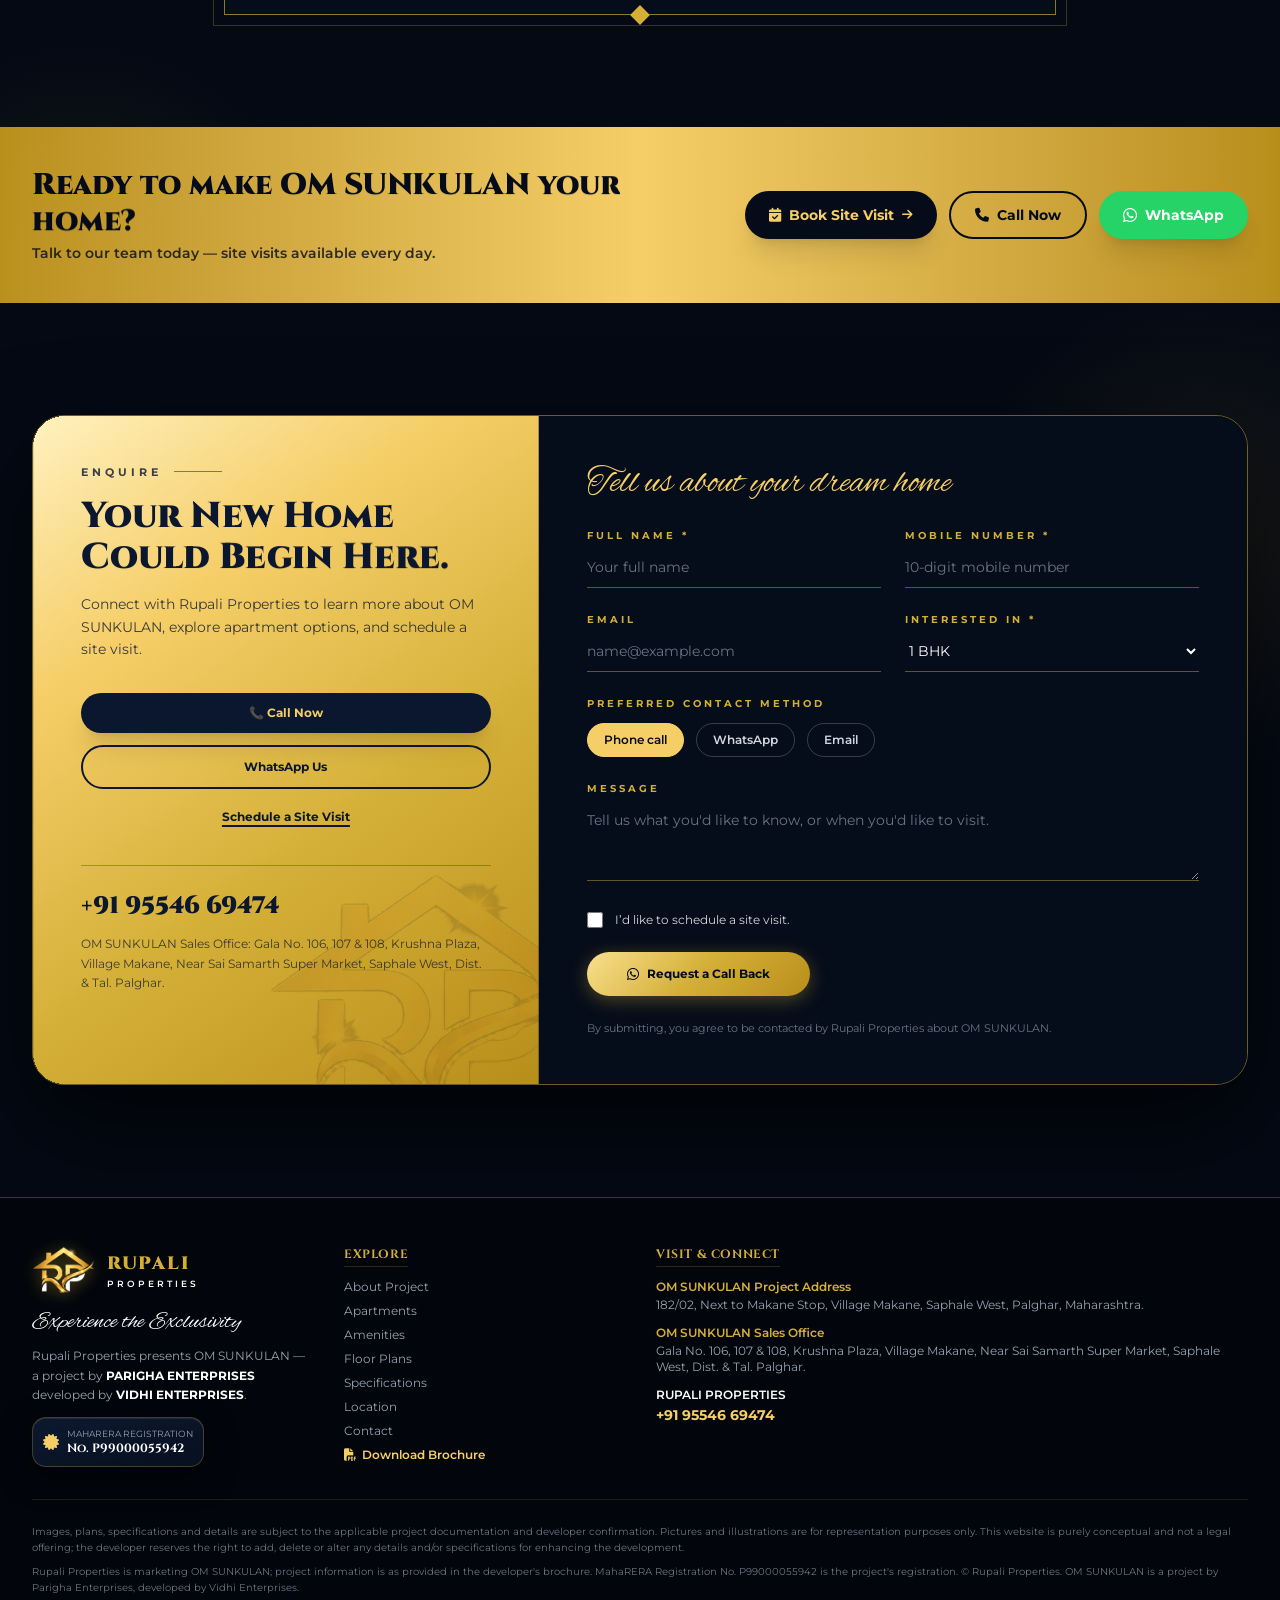
==== commit 59ef516e: "perf: Optimize hero section loading, convert heavy images to WebP, remove offscreen preloads, and en" ====
--- a/index.html
+++ b/index.html
@@ -1,5 +1,5 @@
-<!DOCTYPE html><html lang="en"><head><meta charSet="utf-8"/><meta name="viewport" content="width=device-width, initial-scale=1"/><link rel="preload" as="image" href="./assets/images/rp-emblem-transparent.png"/><link rel="preload" as="image" href="./assets/images/hd-pristine-hero-building.jpg"/><link rel="preload" as="image" href="./assets/images/vercel_master_layout.webp"/><link rel="preload" as="image" href="./assets/images/vercel_cut_away.webp"/><link rel="preload" as="image" href="./assets/images/hd-brochure-page-4.jpg"/><link rel="preload" as="image" href="./assets/images/vercel_amenity_gym.webp"/><link rel="preload" as="image" href="./assets/images/vercel_amenity_garden.webp"/><link rel="preload" as="image" href="./assets/images/vercel_elevation.webp"/><link rel="preload" as="image" href="./assets/images/vercel_ground_floor_plan.webp"/><link rel="preload" as="image" href="./assets/images/vercel_location_map.webp"/><style>@layer properties{@supports (((-webkit-hyphens:none)) and (not (margin-trim:block))) or ((-moz-orient:inline) and (not (color:rgb(from red r g b)))){*,:before,:after,::backdrop{--tw-translate-x:0;--tw-translate-y:0;--tw-translate-z:0;--tw-scale-x:1;--tw-scale-y:1;--tw-scale-z:1;--tw-rotate-x:initial;--tw-rotate-y:initial;--tw-rotate-z:initial;--tw-skew-x:initial;--tw-skew-y:initial;--tw-space-y-reverse:0;--tw-border-style:solid;--tw-gradient-position:initial;--tw-gradient-from:#0000;--tw-gradient-via:#0000;--tw-gradient-to:#0000;--tw-gradient-stops:initial;--tw-gradient-via-stops:initial;--tw-gradient-from-position:0%;--tw-gradient-via-position:50%;--tw-gradient-to-position:100%;--tw-leading:initial;--tw-font-weight:initial;--tw-tracking:initial;--tw-shadow:0 0 #0000;--tw-shadow-color:initial;--tw-shadow-alpha:100%;--tw-inset-shadow:0 0 #0000;--tw-inset-shadow-color:initial;--tw-inset-shadow-alpha:100%;--tw-ring-color:initial;--tw-ring-shadow:0 0 #0000;--tw-inset-ring-color:initial;--tw-inset-ring-shadow:0 0 #0000;--tw-ring-inset:initial;--tw-ring-offset-width:0px;--tw-ring-offset-color:#fff;--tw-ring-offset-shadow:0 0 #0000;--tw-blur:initial;--tw-brightness:initial;--tw-contrast:initial;--tw-grayscale:initial;--tw-hue-rotate:initial;--tw-invert:initial;--tw-opacity:initial;--tw-saturate:initial;--tw-sepia:initial;--tw-drop-shadow:initial;--tw-drop-shadow-color:initial;--tw-drop-shadow-alpha:100%;--tw-drop-shadow-size:initial;--tw-backdrop-blur:initial;--tw-backdrop-brightness:initial;--tw-backdrop-contrast:initial;--tw-backdrop-grayscale:initial;--tw-backdrop-hue-rotate:initial;--tw-backdrop-invert:initial;--tw-backdrop-opacity:initial;--tw-backdrop-saturate:initial;--tw-backdrop-sepia:initial;--tw-duration:initial}}}@layer theme{:root,:host{--font-sans:-apple-system, BlinkMacSystemFont, "Segoe UI", Roboto, "Helvetica Neue", "Noto Sans", Arial, sans-serif, "Apple Color Emoji", "Segoe UI Emoji", "Segoe UI Symbol", "Noto Color Emoji";--font-mono:ui-monospace, SFMono-Regular, Menlo, Monaco, Consolas, "Liberation Mono", "Courier New", monospace;--color-red-500:#fb2c36;--color-amber-200:#fee685;--color-amber-400:#fcbb00;--color-emerald-300:#5ee9b5;--color-emerald-400:#00d294;--color-gray-100:#f3f4f6;--color-gray-200:#e5e7eb;--color-gray-300:#d1d5dc;--color-gray-400:#99a1af;--color-gray-500:#6a7282;--color-black:#000;--color-white:#fff;--spacing:.25rem;--container-md:28rem;--container-xl:36rem;--container-2xl:42rem;--container-3xl:48rem;--container-4xl:56rem;--container-5xl:64rem;--container-6xl:72rem;--container-7xl:80rem;--text-xs:.75rem;--text-xs--line-height:calc(1 / .75);--text-sm:.875rem;--text-sm--line-height:calc(1.25 / .875);--text-base:1rem;--text-base--line-height:calc(1.5 / 1);--text-lg:1.125rem;--text-lg--line-height:calc(1.75 / 1.125);--text-xl:1.25rem;--text-xl--line-height:calc(1.75 / 1.25);--text-2xl:1.5rem;--text-2xl--line-height:calc(2 / 1.5);--text-3xl:1.875rem;--text-3xl--line-height:calc(2.25 / 1.875);--text-4xl:2.25rem;--text-4xl--line-height:calc(2.5 / 2.25);--text-5xl:3rem;--text-5xl--line-height:1;--text-6xl:3.75rem;--text-6xl--line-height:1;--text-7xl:4.5rem;--text-7xl--line-height:1;--text-8xl:6rem;--text-8xl--line-height:1;--font-weight-light:300;--font-weight-normal:400;--font-weight-medium:500;--font-weight-semibold:600;--font-weight-bold:700;--font-weight-black:900;--tracking-normal:0em;--tracking-wide:.025em;--tracking-wider:.05em;--tracking-widest:.1em;--leading-tight:1.25;--leading-relaxed:1.625;--radius-md:.375rem;--radius-lg:.5rem;--radius-xl:.75rem;--radius-2xl:1rem;--radius-3xl:1.5rem;--drop-shadow-lg:0 4px 4px #00000026;--blur-sm:8px;--blur-md:12px;--blur-xl:24px;--default-transition-duration:.15s;--default-transition-timing-function:cubic-bezier(.4, 0, .2, 1);--default-font-family:var(--font-sans);--default-mono-font-family:var(--font-mono)}@supports (color:lab(0% 0 0)){:root,:host{--color-red-500:lab(55.4814% 75.0732 48.8528);--color-amber-200:lab(91.7203% -.505269 49.9084);--color-amber-400:lab(80.1641% 16.6016 99.2089);--color-emerald-300:lab(83.9203% -48.7124 13.8849);--color-emerald-400:lab(75.0771% -60.7313 19.4147);--color-gray-100:lab(96.1596% -.0823438 -1.13575);--color-gray-200:lab(91.6229% -.159115 -2.26791);--color-gray-300:lab(85.1236% -.612259 -3.7138);--color-gray-400:lab(65.9269% -.832707 -8.17473);--color-gray-500:lab(47.7841% -.393182 -10.0268)}}}@layer base{*,:after,:before,::backdrop{box-sizing:border-box;border:0 solid;margin:0;padding:0}::file-selector-button{box-sizing:border-box;border:0 solid;margin:0;padding:0}html,:host{-webkit-text-size-adjust:100%;tab-size:4;line-height:1.5;font-family:var(--default-font-family,-apple-system, BlinkMacSystemFont, "Segoe UI", Roboto, "Helvetica Neue", "Noto Sans", Arial, sans-serif, "Apple Color Emoji", "Segoe UI Emoji", "Segoe UI Symbol", "Noto Color Emoji");font-feature-settings:var(--default-font-feature-settings,normal);font-variation-settings:var(--default-font-variation-settings,normal);-webkit-tap-highlight-color:transparent}hr{height:0;color:inherit;border-top-width:1px}abbr:where([title]){-webkit-text-decoration:underline dotted;text-decoration:underline dotted}h1,h2,h3,h4,h5,h6{font-size:inherit;font-weight:inherit}a{color:inherit;-webkit-text-decoration:inherit;-webkit-text-decoration:inherit;-webkit-text-decoration:inherit;-webkit-text-decoration:inherit;text-decoration:inherit}b,strong{font-weight:bolder}code,kbd,samp,pre{font-family:var(--default-mono-font-family,ui-monospace, SFMono-Regular, Menlo, Monaco, Consolas, "Liberation Mono", "Courier New", monospace);font-feature-settings:var(--default-mono-font-feature-settings,normal);font-variation-settings:var(--default-mono-font-variation-settings,normal);font-size:1em}small{font-size:80%}sub,sup{vertical-align:baseline;font-size:75%;line-height:0;position:relative}sub{bottom:-.25em}sup{top:-.5em}table{text-indent:0;border-color:inherit;border-collapse:collapse}:-moz-focusring:where(:not(iframe)){outline:auto}progress{vertical-align:baseline}summary{display:list-item}ol,ul,menu{list-style:none}img,svg,video,canvas,audio,iframe,embed,object{vertical-align:middle;display:block}img,video{max-width:100%;height:auto}button,input,select,optgroup,textarea{font:inherit;font-feature-settings:inherit;font-variation-settings:inherit;letter-spacing:inherit;color:inherit;opacity:1;background-color:#0000;border-radius:0}::file-selector-button{font:inherit;font-feature-settings:inherit;font-variation-settings:inherit;letter-spacing:inherit;color:inherit;opacity:1;background-color:#0000;border-radius:0}:where(select:is([multiple],[size])) optgroup{font-weight:bolder}:where(select:is([multiple],[size])) optgroup option{padding-inline-start:20px}::file-selector-button{margin-inline-end:4px}::placeholder{opacity:1}@supports (not ((-webkit-appearance:-apple-pay-button))) or (contain-intrinsic-size:1px){::placeholder{color:currentColor}@supports (color:color-mix(in lab, red, red)){::placeholder{color:color-mix(in oklab, currentcolor 50%, transparent)}}}textarea{resize:vertical}::-webkit-search-decoration{-webkit-appearance:none}::-webkit-date-and-time-value{min-height:1lh;text-align:inherit}::-webkit-datetime-edit{display:inline-flex}::-webkit-datetime-edit-fields-wrapper{padding:0}::-webkit-datetime-edit{padding-block:0}::-webkit-datetime-edit-year-field{padding-block:0}::-webkit-datetime-edit-month-field{padding-block:0}::-webkit-datetime-edit-day-field{padding-block:0}::-webkit-datetime-edit-hour-field{padding-block:0}::-webkit-datetime-edit-minute-field{padding-block:0}::-webkit-datetime-edit-second-field{padding-block:0}::-webkit-datetime-edit-millisecond-field{padding-block:0}::-webkit-datetime-edit-meridiem-field{padding-block:0}::-webkit-calendar-picker-indicator{line-height:1}:-moz-ui-invalid{box-shadow:none}button,input:where([type=button],[type=reset],[type=submit]){appearance:button}::file-selector-button{appearance:button}::-webkit-inner-spin-button{height:auto}::-webkit-outer-spin-button{height:auto}[hidden]:where(:not([hidden=until-found])){display:none!important}}@layer components;@layer utilities{.pointer-events-none{pointer-events:none}.invisible{visibility:hidden}.visible{visibility:visible}.sr-only{clip-path:inset(50%);white-space:nowrap;border-width:0;width:1px;height:1px;margin:-1px;padding:0;position:absolute;overflow:hidden}.absolute{position:absolute}.fixed{position:fixed}.relative{position:relative}.static{position:static}.sticky{position:sticky}.-inset-3{inset:calc(var(--spacing) * -3)}.-inset-4{inset:calc(var(--spacing) * -4)}.inset-0{inset:0}.inset-x-0{inset-inline:0}.-top-2{top:calc(var(--spacing) * -2)}.-top-3\.5{top:calc(var(--spacing) * -3.5)}.-top-10{top:calc(var(--spacing) * -10)}.-top-32{top:calc(var(--spacing) * -32)}.-top-40{top:calc(var(--spacing) * -40)}.top-0{top:0}.top-1\.5{top:calc(var(--spacing) * 1.5)}.top-1\/2{top:50%}.top-2{top:calc(var(--spacing) * 2)}.top-3{top:calc(var(--spacing) * 3)}.top-4{top:calc(var(--spacing) * 4)}.top-16{top:calc(var(--spacing) * 16)}.top-20{top:calc(var(--spacing) * 20)}.top-\[11px\]{top:11px}.top-\[12\%\]{top:12%}.top-\[14\%\]{top:14%}.top-\[38\%\]{top:38%}.top-\[52\%\]{top:52%}.top-\[58\%\]{top:58%}.top-\[62\%\]{top:62%}.top-\[70\%\]{top:70%}.top-full{top:100%}.-right-2{right:calc(var(--spacing) * -2)}.-right-3\.5{right:calc(var(--spacing) * -3.5)}.-right-4{right:calc(var(--spacing) * -4)}.-right-10{right:calc(var(--spacing) * -10)}.-right-32{right:calc(var(--spacing) * -32)}.-right-40{right:calc(var(--spacing) * -40)}.right-0{right:0}.right-4{right:calc(var(--spacing) * 4)}.right-6{right:calc(var(--spacing) * 6)}.right-\[6\%\]{right:6%}.-bottom-2{bottom:calc(var(--spacing) * -2)}.-bottom-8{bottom:calc(var(--spacing) * -8)}.-bottom-10{bottom:calc(var(--spacing) * -10)}.-bottom-24{bottom:calc(var(--spacing) * -24)}.-bottom-\[7px\]{bottom:-7px}.bottom-0{bottom:0}.bottom-1\.5{bottom:calc(var(--spacing) * 1.5)}.bottom-2{bottom:calc(var(--spacing) * 2)}.bottom-3{bottom:calc(var(--spacing) * 3)}.bottom-4{bottom:calc(var(--spacing) * 4)}.bottom-6{bottom:calc(var(--spacing) * 6)}.bottom-14{bottom:calc(var(--spacing) * 14)}.bottom-24{bottom:calc(var(--spacing) * 24)}.-left-1\/2{left:-50%}.-left-2{left:calc(var(--spacing) * -2)}.-left-3\.5{left:calc(var(--spacing) * -3.5)}.-left-6{left:calc(var(--spacing) * -6)}.-left-10{left:calc(var(--spacing) * -10)}.-left-24{left:calc(var(--spacing) * -24)}.-left-40{left:calc(var(--spacing) * -40)}.left-0{left:0}.left-1\.5{left:calc(var(--spacing) * 1.5)}.left-1\/2{left:50%}.left-2{left:calc(var(--spacing) * 2)}.left-4{left:calc(var(--spacing) * 4)}.left-5{left:calc(var(--spacing) * 5)}.left-6{left:calc(var(--spacing) * 6)}.left-\[6\%\]{left:6%}.left-\[8\%\]{left:8%}.left-\[10\%\]{left:10%}.left-\[15px\]{left:15px}.left-\[34\%\]{left:34%}.left-\[40\%\]{left:40%}.left-\[calc\(50\%\+3px\)\]{left:calc(50% + 3px)}.z-10{z-index:10}.z-20{z-index:20}.z-40{z-index:40}.z-50{z-index:50}.z-\[1\]{z-index:1}.z-\[2\]{z-index:2}.z-\[3\]{z-index:3}.z-\[4\]{z-index:4}.z-\[55\]{z-index:55}.z-\[60\]{z-index:60}.order-1{order:1}.order-2{order:2}.col-span-2{grid-column:span 2/span 2}.row-span-2{grid-row:span 2/span 2}.mx-auto{margin-inline:auto}.-mt-12{margin-top:calc(var(--spacing) * -12)}.-mt-44{margin-top:calc(var(--spacing) * -44)}.mt-0\.5{margin-top:calc(var(--spacing) * .5)}.mt-1{margin-top:var(--spacing)}.mt-1\.5{margin-top:calc(var(--spacing) * 1.5)}.mt-2{margin-top:calc(var(--spacing) * 2)}.mt-2\.5{margin-top:calc(var(--spacing) * 2.5)}.mt-3{margin-top:calc(var(--spacing) * 3)}.mt-4{margin-top:calc(var(--spacing) * 4)}.mt-5{margin-top:calc(var(--spacing) * 5)}.mt-6{margin-top:calc(var(--spacing) * 6)}.mt-7{margin-top:calc(var(--spacing) * 7)}.mt-8{margin-top:calc(var(--spacing) * 8)}.mt-9{margin-top:calc(var(--spacing) * 9)}.mt-10{margin-top:calc(var(--spacing) * 10)}.mt-12{margin-top:calc(var(--spacing) * 12)}.mt-14{margin-top:calc(var(--spacing) * 14)}.mt-16{margin-top:calc(var(--spacing) * 16)}.mr-1{margin-right:var(--spacing)}.mr-1\.5{margin-right:calc(var(--spacing) * 1.5)}.mr-2{margin-right:calc(var(--spacing) * 2)}.-mb-1{margin-bottom:calc(var(--spacing) * -1)}.mb-1{margin-bottom:var(--spacing)}.mb-1\.5{margin-bottom:calc(var(--spacing) * 1.5)}.mb-2{margin-bottom:calc(var(--spacing) * 2)}.mb-3{margin-bottom:calc(var(--spacing) * 3)}.mb-4{margin-bottom:calc(var(--spacing) * 4)}.mb-5{margin-bottom:calc(var(--spacing) * 5)}.mb-6{margin-bottom:calc(var(--spacing) * 6)}.mb-7{margin-bottom:calc(var(--spacing) * 7)}.mb-8{margin-bottom:calc(var(--spacing) * 8)}.mb-10{margin-bottom:calc(var(--spacing) * 10)}.mb-14{margin-bottom:calc(var(--spacing) * 14)}.ml-1{margin-left:var(--spacing)}.ml-2{margin-left:calc(var(--spacing) * 2)}.block{display:block}.flex{display:flex}.grid{display:grid}.hidden{display:none}.inline-block{display:inline-block}.inline-flex{display:inline-flex}.table{display:table}.aspect-16\/9{aspect-ratio:16/9}.aspect-\[3\/1\]{aspect-ratio:3}.aspect-\[4\/3\]{aspect-ratio:4/3}.aspect-\[4\/5\]{aspect-ratio:4/5}.aspect-square{aspect-ratio:1}.h-0{height:0}.h-1{height:var(--spacing)}.h-1\.5{height:calc(var(--spacing) * 1.5)}.h-1\/3{height:33.3333%}.h-2{height:calc(var(--spacing) * 2)}.h-4{height:calc(var(--spacing) * 4)}.h-5{height:calc(var(--spacing) * 5)}.h-6{height:calc(var(--spacing) * 6)}.h-7{height:calc(var(--spacing) * 7)}.h-8{height:calc(var(--spacing) * 8)}.h-9{height:calc(var(--spacing) * 9)}.h-10{height:calc(var(--spacing) * 10)}.h-11{height:calc(var(--spacing) * 11)}.h-12{height:calc(var(--spacing) * 12)}.h-13{height:calc(var(--spacing) * 13)}.h-14{height:calc(var(--spacing) * 14)}.h-16{height:calc(var(--spacing) * 16)}.h-24{height:calc(var(--spacing) * 24)}.h-40{height:calc(var(--spacing) * 40)}.h-44{height:calc(var(--spacing) * 44)}.h-\[1px\]{height:1px}.h-\[2px\]{height:2px}.h-\[3px\]{height:3px}.h-\[52px\]{height:52px}.h-\[60px\]{height:60px}.h-\[68vh\]{height:68vh}.h-\[128\%\]{height:128%}.h-\[130\%\]{height:130%}.h-\[420px\]{height:420px}.h-\[520px\]{height:520px}.h-\[620px\]{height:620px}.h-\[640px\]{height:640px}.h-\[760px\]{height:760px}.h-auto{height:auto}.h-full{height:100%}.h-px{height:1px}.max-h-\[70vh\]{max-height:70vh}.max-h-\[80vh\]{max-height:80vh}.min-h-\[380px\]{min-height:380px}.min-h-\[420px\]{min-height:420px}.min-h-\[460px\]{min-height:460px}.min-h-screen{min-height:100vh}.w-1\.5{width:calc(var(--spacing) * 1.5)}.w-1\/3{width:33.3333%}.w-2{width:calc(var(--spacing) * 2)}.w-4{width:calc(var(--spacing) * 4)}.w-5{width:calc(var(--spacing) * 5)}.w-6{width:calc(var(--spacing) * 6)}.w-7{width:calc(var(--spacing) * 7)}.w-9{width:calc(var(--spacing) * 9)}.w-10{width:calc(var(--spacing) * 10)}.w-11{width:calc(var(--spacing) * 11)}.w-12{width:calc(var(--spacing) * 12)}.w-13{width:calc(var(--spacing) * 13)}.w-14{width:calc(var(--spacing) * 14)}.w-20{width:calc(var(--spacing) * 20)}.w-24{width:calc(var(--spacing) * 24)}.w-56{width:calc(var(--spacing) * 56)}.w-72{width:calc(var(--spacing) * 72)}.w-\[2px\]{width:2px}.w-\[3px\]{width:3px}.w-\[38\%\]{width:38%}.w-\[280px\]{width:280px}.w-\[420px\]{width:420px}.w-\[520px\]{width:520px}.w-\[620px\]{width:620px}.w-\[760px\]{width:760px}.w-\[1000px\]{width:1000px}.w-\[calc\(50\%-6px\)\]{width:calc(50% - 6px)}.w-auto{width:auto}.w-full{width:100%}.max-w-2xl{max-width:var(--container-2xl)}.max-w-3xl{max-width:var(--container-3xl)}.max-w-4xl{max-width:var(--container-4xl)}.max-w-5xl{max-width:var(--container-5xl)}.max-w-6xl{max-width:var(--container-6xl)}.max-w-7xl{max-width:var(--container-7xl)}.max-w-\[180px\]{max-width:180px}.max-w-\[400px\]{max-width:400px}.max-w-full{max-width:100%}.max-w-md{max-width:var(--container-md)}.max-w-none{max-width:none}.max-w-xl{max-width:var(--container-xl)}.min-w-0{min-width:0}.min-w-\[760px\]{min-width:760px}.flex-1{flex:1}.shrink-0{flex-shrink:0}.origin-left{transform-origin:0}.origin-top-right{transform-origin:100% 0}.-translate-x-1\/2{--tw-translate-x:calc(calc(1 / 2 * 100%) * -1);translate:var(--tw-translate-x) var(--tw-translate-y)}.translate-x-3{--tw-translate-x:calc(var(--spacing) * 3);translate:var(--tw-translate-x) var(--tw-translate-y)}.translate-x-4{--tw-translate-x:calc(var(--spacing) * 4);translate:var(--tw-translate-x) var(--tw-translate-y)}.translate-x-5{--tw-translate-x:calc(var(--spacing) * 5);translate:var(--tw-translate-x) var(--tw-translate-y)}.-translate-y-1\/2{--tw-translate-y:calc(calc(1 / 2 * 100%) * -1);translate:var(--tw-translate-x) var(--tw-translate-y)}.translate-y-0{--tw-translate-y:0px;translate:var(--tw-translate-x) var(--tw-translate-y)}.translate-y-3{--tw-translate-y:calc(var(--spacing) * 3);translate:var(--tw-translate-x) var(--tw-translate-y)}.translate-y-4{--tw-translate-y:calc(var(--spacing) * 4);translate:var(--tw-translate-x) var(--tw-translate-y)}.translate-y-5{--tw-translate-y:calc(var(--spacing) * 5);translate:var(--tw-translate-x) var(--tw-translate-y)}.translate-y-6{--tw-translate-y:calc(var(--spacing) * 6);translate:var(--tw-translate-x) var(--tw-translate-y)}.scale-100{--tw-scale-x:100%;--tw-scale-y:100%;--tw-scale-z:100%;scale:var(--tw-scale-x) var(--tw-scale-y)}.scale-110{--tw-scale-x:110%;--tw-scale-y:110%;--tw-scale-z:110%;scale:var(--tw-scale-x) var(--tw-scale-y)}.scale-x-0{--tw-scale-x:0%;scale:var(--tw-scale-x) var(--tw-scale-y)}.-rotate-6{rotate:-6deg}.-rotate-12{rotate:-12deg}.-skew-x-12{--tw-skew-x:skewX(calc(12deg * -1));transform:var(--tw-rotate-x, ) var(--tw-rotate-y, ) var(--tw-rotate-z, ) var(--tw-skew-x, ) var(--tw-skew-y, )}.skew-x-\[-8deg\]{--tw-skew-x:skewX(-8deg);transform:var(--tw-rotate-x, ) var(--tw-rotate-y, ) var(--tw-rotate-z, ) var(--tw-skew-x, ) var(--tw-skew-y, )}.transform{transform:var(--tw-rotate-x, ) var(--tw-rotate-y, ) var(--tw-rotate-z, ) var(--tw-skew-x, ) var(--tw-skew-y, )}.cursor-pointer{cursor:pointer}.cursor-zoom-in{cursor:zoom-in}.grid-cols-1{grid-template-columns:repeat(1,minmax(0,1fr))}.grid-cols-2{grid-template-columns:repeat(2,minmax(0,1fr))}.flex-col{flex-direction:column}.flex-wrap{flex-wrap:wrap}.items-baseline{align-items:baseline}.items-center{align-items:center}.items-end{align-items:flex-end}.items-start{align-items:flex-start}.items-stretch{align-items:stretch}.justify-between{justify-content:space-between}.justify-center{justify-content:center}.gap-0{gap:0}.gap-1{gap:var(--spacing)}.gap-1\.5{gap:calc(var(--spacing) * 1.5)}.gap-2{gap:calc(var(--spacing) * 2)}.gap-2\.5{gap:calc(var(--spacing) * 2.5)}.gap-3{gap:calc(var(--spacing) * 3)}.gap-4{gap:calc(var(--spacing) * 4)}.gap-5{gap:calc(var(--spacing) * 5)}.gap-6{gap:calc(var(--spacing) * 6)}.gap-8{gap:calc(var(--spacing) * 8)}.gap-10{gap:calc(var(--spacing) * 10)}.gap-12{gap:calc(var(--spacing) * 12)}.gap-14{gap:calc(var(--spacing) * 14)}.gap-\[3px\]{gap:3px}.gap-\[5px\]{gap:5px}:where(.space-y-0>:not(:last-child)){--tw-space-y-reverse:0;margin-block:0}:where(.space-y-1\.5>:not(:last-child)){--tw-space-y-reverse:0;margin-block-start:calc(calc(var(--spacing) * 1.5) * var(--tw-space-y-reverse));margin-block-end:calc(calc(var(--spacing) * 1.5) * calc(1 - var(--tw-space-y-reverse)))}:where(.space-y-2>:not(:last-child)){--tw-space-y-reverse:0;margin-block-start:calc(calc(var(--spacing) * 2) * var(--tw-space-y-reverse));margin-block-end:calc(calc(var(--spacing) * 2) * calc(1 - var(--tw-space-y-reverse)))}:where(.space-y-2\.5>:not(:last-child)){--tw-space-y-reverse:0;margin-block-start:calc(calc(var(--spacing) * 2.5) * var(--tw-space-y-reverse));margin-block-end:calc(calc(var(--spacing) * 2.5) * calc(1 - var(--tw-space-y-reverse)))}:where(.space-y-3>:not(:last-child)){--tw-space-y-reverse:0;margin-block-start:calc(calc(var(--spacing) * 3) * var(--tw-space-y-reverse));margin-block-end:calc(calc(var(--spacing) * 3) * calc(1 - var(--tw-space-y-reverse)))}:where(.space-y-6>:not(:last-child)){--tw-space-y-reverse:0;margin-block-start:calc(calc(var(--spacing) * 6) * var(--tw-space-y-reverse));margin-block-end:calc(calc(var(--spacing) * 6) * calc(1 - var(--tw-space-y-reverse)))}.gap-x-6{column-gap:calc(var(--spacing) * 6)}.gap-y-3\.5{row-gap:calc(var(--spacing) * 3.5)}.self-start{align-self:flex-start}.overflow-auto{overflow:auto}.overflow-hidden{overflow:hidden}.overflow-x-auto{overflow-x:auto}.overflow-y-auto{overflow-y:auto}.rounded{border-radius:.25rem}.rounded-2xl{border-radius:var(--radius-2xl)}.rounded-3xl{border-radius:var(--radius-3xl)}.rounded-\[2\.2rem\]{border-radius:2.2rem}.rounded-\[2rem\]{border-radius:2rem}.rounded-full{border-radius:2147483647px}.rounded-lg{border-radius:var(--radius-lg)}.rounded-md{border-radius:var(--radius-md)}.rounded-xl{border-radius:var(--radius-xl)}.rounded-t-3xl{border-top-left-radius:var(--radius-3xl);border-top-right-radius:var(--radius-3xl)}.rounded-t-\[999px\]{border-top-left-radius:999px;border-top-right-radius:999px}.rounded-b-3xl{border-bottom-right-radius:var(--radius-3xl);border-bottom-left-radius:var(--radius-3xl)}.border{border-style:var(--tw-border-style);border-width:1px}.border-0{border-style:var(--tw-border-style);border-width:0}.border-2{border-style:var(--tw-border-style);border-width:2px}.border-\[3px\]{border-style:var(--tw-border-style);border-width:3px}.border-y-2{border-block-style:var(--tw-border-style);border-block-width:2px}.border-t{border-top-style:var(--tw-border-style);border-top-width:1px}.border-t-2{border-top-style:var(--tw-border-style);border-top-width:2px}.border-r-2{border-right-style:var(--tw-border-style);border-right-width:2px}.border-b{border-bottom-style:var(--tw-border-style);border-bottom-width:1px}.border-b-2{border-bottom-style:var(--tw-border-style);border-bottom-width:2px}.border-l-2{border-left-style:var(--tw-border-style);border-left-width:2px}.border-dashed{--tw-border-style:dashed;border-style:dashed}.border-\[\#0B1A3A\]\/15{border-color:#0b1a3a26;border-color:lab(9.57327% 3.97797 -23.0833/.15)}.border-\[\#0B1A3A\]\/25{border-color:#0b1a3a40;border-color:lab(9.57327% 3.97797 -23.0833/.25)}.border-\[\#0B172E\]{border-color:#0b172e}.border-\[\#0B172E\]\/25{border-color:#0b172e40;border-color:lab(7.71705% 1.73464 -17.3619/.25)}.border-\[\#0B172E\]\/30{border-color:#0b172e4d;border-color:lab(7.71705% 1.73464 -17.3619/.3)}.border-\[\#0B172E\]\/40{border-color:#0b172e66;border-color:lab(7.71705% 1.73464 -17.3619/.4)}.border-\[\#5FD3C4\]{border-color:#5fd3c4}.border-\[\#5FD3C4\]\/30{border-color:#5fd3c44d;border-color:lab(77.6328% -37.0893 -3.05383/.3)}.border-\[\#5FD3C4\]\/40{border-color:#5fd3c466;border-color:lab(77.6328% -37.0893 -3.05383/.4)}.border-\[\#5FD3C4\]\/60{border-color:#5fd3c499;border-color:lab(77.6328% -37.0893 -3.05383/.6)}.border-\[\#9CC3FF\]\/30{border-color:#9cc3ff4d;border-color:lab(77.627% -2.34878 -34.1632/.3)}.border-\[\#9CC3FF\]\/35{border-color:#9cc3ff59;border-color:lab(77.627% -2.34878 -34.1632/.35)}.border-\[\#9CC3FF\]\/40{border-color:#9cc3ff66;border-color:lab(77.627% -2.34878 -34.1632/.4)}.border-\[\#25D366\]{border-color:#25d366}.border-\[\#050B18\]{border-color:#050b18}.border-\[\#128C4A\]{border-color:#128c4a}.border-\[\#B88E1B\]\/60{border-color:#b88e1b99;border-color:lab(61.7599% 9.09546 60.6835/.6)}.border-\[\#D4AF37\]{border-color:#d4af37}.border-\[\#D4AF37\]\/15{border-color:#d4af3726;border-color:lab(73.2933% 5.13336 62.8198/.15)}.border-\[\#D4AF37\]\/20{border-color:#d4af3733;border-color:lab(73.2933% 5.13336 62.8198/.2)}.border-\[\#D4AF37\]\/25{border-color:#d4af3740;border-color:lab(73.2933% 5.13336 62.8198/.25)}.border-\[\#D4AF37\]\/30{border-color:#d4af374d;border-color:lab(73.2933% 5.13336 62.8198/.3)}.border-\[\#D4AF37\]\/35{border-color:#d4af3759;border-color:lab(73.2933% 5.13336 62.8198/.35)}.border-\[\#D4AF37\]\/40{border-color:#d4af3766;border-color:lab(73.2933% 5.13336 62.8198/.4)}.border-\[\#D4AF37\]\/45{border-color:#d4af3773;border-color:lab(73.2933% 5.13336 62.8198/.45)}.border-\[\#D4AF37\]\/50{border-color:#d4af3780;border-color:lab(73.2933% 5.13336 62.8198/.5)}.border-\[\#D4AF37\]\/55{border-color:#d4af378c;border-color:lab(73.2933% 5.13336 62.8198/.55)}.border-\[\#D4AF37\]\/60{border-color:#d4af3799;border-color:lab(73.2933% 5.13336 62.8198/.6)}.border-\[\#F5CE68\]{border-color:#f5ce68}.border-\[\#F5CE68\]\/60{border-color:#f5ce6899;border-color:lab(84.6904% 5.66727 55.1354/.6)}.border-\[\#F5CE68\]\/70{border-color:#f5ce68b3;border-color:lab(84.6904% 5.66727 55.1354/.7)}.border-white{border-color:var(--color-white)}.border-white\/10{border-color:#ffffff1a}@supports (color:color-mix(in lab, red, red)){.border-white\/10{border-color:color-mix(in oklab, var(--color-white) 10%, transparent)}}.border-white\/15{border-color:#ffffff26}@supports (color:color-mix(in lab, red, red)){.border-white\/15{border-color:color-mix(in oklab, var(--color-white) 15%, transparent)}}.border-white\/20{border-color:#fff3}@supports (color:color-mix(in lab, red, red)){.border-white\/20{border-color:color-mix(in oklab, var(--color-white) 20%, transparent)}}.border-white\/25{border-color:#ffffff40}@supports (color:color-mix(in lab, red, red)){.border-white\/25{border-color:color-mix(in oklab, var(--color-white) 25%, transparent)}}.border-white\/40{border-color:#fff6}@supports (color:color-mix(in lab, red, red)){.border-white\/40{border-color:color-mix(in oklab, var(--color-white) 40%, transparent)}}.border-white\/50{border-color:#ffffff80}@supports (color:color-mix(in lab, red, red)){.border-white\/50{border-color:color-mix(in oklab, var(--color-white) 50%, transparent)}}.border-white\/80{border-color:#fffc}@supports (color:color-mix(in lab, red, red)){.border-white\/80{border-color:color-mix(in oklab, var(--color-white) 80%, transparent)}}.bg-\[\#0A2347\]\/70{background-color:#0a2347b3;background-color:lab(13.5577% 2.24702 -25.8106/.7)}.bg-\[\#0A2347\]\/80{background-color:#0a2347cc;background-color:lab(13.5577% 2.24702 -25.8106/.8)}.bg-\[\#0B1A3A\]{background-color:#0b1a3a}.bg-\[\#0B172E\]{background-color:#0b172e}.bg-\[\#0B172E\]\/50{background-color:#0b172e80;background-color:lab(7.71705% 1.73464 -17.3619/.5)}.bg-\[\#0C0F14\]{background-color:#0c0f14}.bg-\[\#0D1B3A\]\/95{background-color:#0d1b3af2;background-color:lab(10.0441% 3.7054 -22.3221/.95)}.bg-\[\#0b0b0b\]{background-color:#0b0b0b}.bg-\[\#5FD3C4\]\/15{background-color:#5fd3c426;background-color:lab(77.6328% -37.0893 -3.05383/.15)}.bg-\[\#5FD3C4\]\/60{background-color:#5fd3c499;background-color:lab(77.6328% -37.0893 -3.05383/.6)}.bg-\[\#8A6A12\]\/50{background-color:#8a6a1280;background-color:lab(47.0057% 7.23842 49.0164/.5)}.bg-\[\#9A7414\]\/60{background-color:#9a741499;background-color:lab(51.5561% 9.23693 52.9425/.6)}.bg-\[\#9CC3FF\]\/60{background-color:#9cc3ff99;background-color:lab(77.627% -2.34878 -34.1632/.6)}.bg-\[\#25D366\]{background-color:#25d366}.bg-\[\#050B18\]{background-color:#050b18}.bg-\[\#050B18\]\/90{background-color:#050b18e6;background-color:lab(2.97228% .341699 -7.8402/.9)}.bg-\[\#050D1A\]{background-color:#050d1a}.bg-\[\#060D1A\]{background-color:#060d1a}.bg-\[\#060D1A\]\/80{background-color:#060d1acc;background-color:lab(3.53793% .183441 -8.58942/.8)}.bg-\[\#060E26\]{background-color:#060e26}.bg-\[\#060E26\]\/80{background-color:#060e26cc;background-color:lab(4.27104% 2.82322 -16.7983/.8)}.bg-\[\#071d29\]{background-color:#071d29}.bg-\[\#02050B\]{background-color:#02050b}.bg-\[\#05161F\]{background-color:#05161f}.bg-\[\#040914\]{background-color:#040914}.bg-\[\#D4AF37\]{background-color:#d4af37}.bg-\[\#D4AF37\]\/15{background-color:#d4af3726;background-color:lab(73.2933% 5.13336 62.8198/.15)}.bg-\[\#D4AF37\]\/40{background-color:#d4af3766;background-color:lab(73.2933% 5.13336 62.8198/.4)}.bg-\[\#D4AF37\]\/50{background-color:#d4af3780;background-color:lab(73.2933% 5.13336 62.8198/.5)}.bg-\[\#D4AF37\]\/60{background-color:#d4af3799;background-color:lab(73.2933% 5.13336 62.8198/.6)}.bg-\[\#F4ECDD\]{background-color:#f4ecdd}.bg-\[\#F5CE68\]{background-color:#f5ce68}.bg-\[\#F5CE68\]\/60{background-color:#f5ce6899;background-color:lab(84.6904% 5.66727 55.1354/.6)}.bg-\[\#F6EFDD\]{background-color:#f6efdd}.bg-\[\#FFFBF2\]{background-color:#fffbf2}.bg-amber-400\/20{background-color:#fcbb0033}@supports (color:color-mix(in lab, red, red)){.bg-amber-400\/20{background-color:color-mix(in oklab, var(--color-amber-400) 20%, transparent)}}.bg-black{background-color:var(--color-black)}.bg-black\/30{background-color:#0000004d}@supports (color:color-mix(in lab, red, red)){.bg-black\/30{background-color:color-mix(in oklab, var(--color-black) 30%, transparent)}}.bg-black\/50{background-color:#00000080}@supports (color:color-mix(in lab, red, red)){.bg-black\/50{background-color:color-mix(in oklab, var(--color-black) 50%, transparent)}}.bg-black\/95{background-color:#000000f2}@supports (color:color-mix(in lab, red, red)){.bg-black\/95{background-color:color-mix(in oklab, var(--color-black) 95%, transparent)}}.bg-current{background-color:currentColor}.bg-emerald-400\/20{background-color:#00d29433}@supports (color:color-mix(in lab, red, red)){.bg-emerald-400\/20{background-color:color-mix(in oklab, var(--color-emerald-400) 20%, transparent)}}.bg-transparent{background-color:#0000}.bg-white{background-color:var(--color-white)}.bg-white\/5{background-color:#ffffff0d}@supports (color:color-mix(in lab, red, red)){.bg-white\/5{background-color:color-mix(in oklab, var(--color-white) 5%, transparent)}}.bg-white\/10{background-color:#ffffff1a}@supports (color:color-mix(in lab, red, red)){.bg-white\/10{background-color:color-mix(in oklab, var(--color-white) 10%, transparent)}}.bg-white\/15{background-color:#ffffff26}@supports (color:color-mix(in lab, red, red)){.bg-white\/15{background-color:color-mix(in oklab, var(--color-white) 15%, transparent)}}.bg-white\/60{background-color:#fff9}@supports (color:color-mix(in lab, red, red)){.bg-white\/60{background-color:color-mix(in oklab, var(--color-white) 60%, transparent)}}.bg-white\/\[\.04\]{background-color:#ffffff0a}@supports (color:color-mix(in lab, red, red)){.bg-white\/\[\.04\]{background-color:color-mix(in oklab, var(--color-white) 4%, transparent)}}.bg-white\/\[\.07\]{background-color:#ffffff12}@supports (color:color-mix(in lab, red, red)){.bg-white\/\[\.07\]{background-color:color-mix(in oklab, var(--color-white) 7.0%, transparent)}}.bg-white\/\[0\.04\]{background-color:#ffffff0a}@supports (color:color-mix(in lab, red, red)){.bg-white\/\[0\.04\]{background-color:color-mix(in oklab, var(--color-white) 4%, transparent)}}.bg-gradient-to-b{--tw-gradient-position:to bottom in oklab;background-image:linear-gradient(var(--tw-gradient-stops))}.bg-gradient-to-br{--tw-gradient-position:to bottom right in oklab;background-image:linear-gradient(var(--tw-gradient-stops))}.bg-gradient-to-l{--tw-gradient-position:to left in oklab;background-image:linear-gradient(var(--tw-gradient-stops))}.bg-gradient-to-r{--tw-gradient-position:to right in oklab;background-image:linear-gradient(var(--tw-gradient-stops))}.bg-gradient-to-t{--tw-gradient-position:to top in oklab;background-image:linear-gradient(var(--tw-gradient-stops))}.bg-\[radial-gradient\(circle\,rgba\(30\,64\,130\,\.35\)\,transparent_65\%\)\]{background-image:radial-gradient(circle,#1e408259,#0000 65%)}.bg-\[radial-gradient\(circle\,rgba\(40\,80\,170\,\.35\)\,transparent_65\%\)\]{background-image:radial-gradient(circle,#2850aa59,#0000 65%)}.bg-\[radial-gradient\(circle\,rgba\(212\,175\,55\,\.20\)\,transparent_62\%\)\]{background-image:radial-gradient(circle,#d4af3733,#0000 62%)}.bg-\[radial-gradient\(circle\,rgba\(212\,175\,55\,\.22\)\,transparent_65\%\)\]{background-image:radial-gradient(circle,#d4af3738,#0000 65%)}.bg-\[radial-gradient\(ellipse_at_50\%_0\%\,rgba\(255\,255\,255\,\.12\)\,transparent_60\%\)\]{background-image:radial-gradient(at 50% 0,#ffffff1f,#0000 60%)}.bg-\[radial-gradient\(ellipse_at_top\,rgba\(212\,175\,55\,\.28\)\,transparent_65\%\)\]{background-image:radial-gradient(at top,#d4af3747,#0000 65%)}.from-\[\#0A1628\]{--tw-gradient-from:#0a1628;--tw-gradient-stops:var(--tw-gradient-via-stops,var(--tw-gradient-position), var(--tw-gradient-from) var(--tw-gradient-from-position), var(--tw-gradient-to) var(--tw-gradient-to-position))}.from-\[\#0B1A3A\]{--tw-gradient-from:#0b1a3a;--tw-gradient-stops:var(--tw-gradient-via-stops,var(--tw-gradient-position), var(--tw-gradient-from) var(--tw-gradient-from-position), var(--tw-gradient-to) var(--tw-gradient-to-position))}.from-\[\#0B1A33\]{--tw-gradient-from:#0b1a33;--tw-gradient-stops:var(--tw-gradient-via-stops,var(--tw-gradient-position), var(--tw-gradient-from) var(--tw-gradient-from-position), var(--tw-gradient-to) var(--tw-gradient-to-position))}.from-\[\#1b1307\]{--tw-gradient-from:#1b1307;--tw-gradient-stops:var(--tw-gradient-via-stops,var(--tw-gradient-position), var(--tw-gradient-from) var(--tw-gradient-from-position), var(--tw-gradient-to) var(--tw-gradient-to-position))}.from-\[\#5FD3C4\]{--tw-gradient-from:#5fd3c4;--tw-gradient-stops:var(--tw-gradient-via-stops,var(--tw-gradient-position), var(--tw-gradient-from) var(--tw-gradient-from-position), var(--tw-gradient-to) var(--tw-gradient-to-position))}.from-\[\#5FD3C4\]\/30{--tw-gradient-from:#5fd3c44d;--tw-gradient-stops:var(--tw-gradient-via-stops,var(--tw-gradient-position), var(--tw-gradient-from) var(--tw-gradient-from-position), var(--tw-gradient-to) var(--tw-gradient-to-position))}@supports (color:lab(0% 0 0)){.from-\[\#5FD3C4\]\/30{--tw-gradient-from:lab(77.6328% -37.0893 -3.05383/.3)}}.from-\[\#060D1A\]{--tw-gradient-from:#060d1a;--tw-gradient-stops:var(--tw-gradient-via-stops,var(--tw-gradient-position), var(--tw-gradient-from) var(--tw-gradient-from-position), var(--tw-gradient-to) var(--tw-gradient-to-position))}.from-\[\#060E26\]\/85{--tw-gradient-from:#060e26d9;--tw-gradient-stops:var(--tw-gradient-via-stops,var(--tw-gradient-position), var(--tw-gradient-from) var(--tw-gradient-from-position), var(--tw-gradient-to) var(--tw-gradient-to-position))}@supports (color:lab(0% 0 0)){.from-\[\#060E26\]\/85{--tw-gradient-from:lab(4.27104% 2.82322 -16.7983/.85)}}.from-\[\#10203D\]\/80{--tw-gradient-from:#10203dcc;--tw-gradient-stops:var(--tw-gradient-via-stops,var(--tw-gradient-position), var(--tw-gradient-from) var(--tw-gradient-from-position), var(--tw-gradient-to) var(--tw-gradient-to-position))}@supports (color:lab(0% 0 0)){.from-\[\#10203D\]\/80{--tw-gradient-from:lab(12.1798% 1.94527 -21.0306/.8)}}.from-\[\#040914\]{--tw-gradient-from:#040914;--tw-gradient-stops:var(--tw-gradient-via-stops,var(--tw-gradient-position), var(--tw-gradient-from) var(--tw-gradient-from-position), var(--tw-gradient-to) var(--tw-gradient-to-position))}.from-\[\#040914\]\/50{--tw-gradient-from:#04091480;--tw-gradient-stops:var(--tw-gradient-via-stops,var(--tw-gradient-position), var(--tw-gradient-from) var(--tw-gradient-from-position), var(--tw-gradient-to) var(--tw-gradient-to-position))}@supports (color:lab(0% 0 0)){.from-\[\#040914\]\/50{--tw-gradient-from:lab(2.39601% .0994206 -5.83036/.5)}}.from-\[\#040914\]\/80{--tw-gradient-from:#040914cc;--tw-gradient-stops:var(--tw-gradient-via-stops,var(--tw-gradient-position), var(--tw-gradient-from) var(--tw-gradient-from-position), var(--tw-gradient-to) var(--tw-gradient-to-position))}@supports (color:lab(0% 0 0)){.from-\[\#040914\]\/80{--tw-gradient-from:lab(2.39601% .0994206 -5.83036/.8)}}.from-\[\#B88E1B\]{--tw-gradient-from:#b88e1b;--tw-gradient-stops:var(--tw-gradient-via-stops,var(--tw-gradient-position), var(--tw-gradient-from) var(--tw-gradient-from-position), var(--tw-gradient-to) var(--tw-gradient-to-position))}.from-\[\#D4AF37\]\/\[\.07\]{--tw-gradient-from:#d4af3712;--tw-gradient-stops:var(--tw-gradient-via-stops,var(--tw-gradient-position), var(--tw-gradient-from) var(--tw-gradient-from-position), var(--tw-gradient-to) var(--tw-gradient-to-position))}@supports (color:lab(0% 0 0)){.from-\[\#D4AF37\]\/\[\.07\]{--tw-gradient-from:lab(73.2933% 5.13336 62.8198/.07)}}.from-\[\#F5CE68\]{--tw-gradient-from:#f5ce68;--tw-gradient-stops:var(--tw-gradient-via-stops,var(--tw-gradient-position), var(--tw-gradient-from) var(--tw-gradient-from-position), var(--tw-gradient-to) var(--tw-gradient-to-position))}.from-\[\#F5CE68\]\/20{--tw-gradient-from:#f5ce6833;--tw-gradient-stops:var(--tw-gradient-via-stops,var(--tw-gradient-position), var(--tw-gradient-from) var(--tw-gradient-from-position), var(--tw-gradient-to) var(--tw-gradient-to-position))}@supports (color:lab(0% 0 0)){.from-\[\#F5CE68\]\/20{--tw-gradient-from:lab(84.6904% 5.66727 55.1354/.2)}}.from-black\/85{--tw-gradient-from:#000000d9}@supports (color:color-mix(in lab, red, red)){.from-black\/85{--tw-gradient-from:color-mix(in oklab, var(--color-black) 85%, transparent)}}.from-black\/85{--tw-gradient-stops:var(--tw-gradient-via-stops,var(--tw-gradient-position), var(--tw-gradient-from) var(--tw-gradient-from-position), var(--tw-gradient-to) var(--tw-gradient-to-position))}.from-transparent{--tw-gradient-from:transparent;--tw-gradient-stops:var(--tw-gradient-via-stops,var(--tw-gradient-position), var(--tw-gradient-from) var(--tw-gradient-from-position), var(--tw-gradient-to) var(--tw-gradient-to-position))}.via-\[\#0B1A3A\]\/30{--tw-gradient-via:#0b1a3a4d;--tw-gradient-via-stops:var(--tw-gradient-position), var(--tw-gradient-from) var(--tw-gradient-from-position), var(--tw-gradient-via) var(--tw-gradient-via-position), var(--tw-gradient-to) var(--tw-gradient-to-position);--tw-gradient-stops:var(--tw-gradient-via-stops)}@supports (color:lab(0% 0 0)){.via-\[\#0B1A3A\]\/30{--tw-gradient-via:lab(9.57327% 3.97797 -23.0833/.3)}}.via-\[\#0e0a05\]{--tw-gradient-via:#0e0a05;--tw-gradient-via-stops:var(--tw-gradient-position), var(--tw-gradient-from) var(--tw-gradient-from-position), var(--tw-gradient-via) var(--tw-gradient-via-position), var(--tw-gradient-to) var(--tw-gradient-to-position);--tw-gradient-stops:var(--tw-gradient-via-stops)}.via-\[\#5FD3C4\]{--tw-gradient-via:#5fd3c4;--tw-gradient-via-stops:var(--tw-gradient-position), var(--tw-gradient-from) var(--tw-gradient-from-position), var(--tw-gradient-via) var(--tw-gradient-via-position), var(--tw-gradient-to) var(--tw-gradient-to-position);--tw-gradient-stops:var(--tw-gradient-via-stops)}.via-\[\#040914\]\/85{--tw-gradient-via:#040914d9;--tw-gradient-via-stops:var(--tw-gradient-position), var(--tw-gradient-from) var(--tw-gradient-from-position), var(--tw-gradient-via) var(--tw-gradient-via-position), var(--tw-gradient-to) var(--tw-gradient-to-position);--tw-gradient-stops:var(--tw-gradient-via-stops)}@supports (color:lab(0% 0 0)){.via-\[\#040914\]\/85{--tw-gradient-via:lab(2.39601% .0994206 -5.83036/.85)}}.via-\[\#F5CE68\]{--tw-gradient-via:#f5ce68;--tw-gradient-via-stops:var(--tw-gradient-position), var(--tw-gradient-from) var(--tw-gradient-from-position), var(--tw-gradient-via) var(--tw-gradient-via-position), var(--tw-gradient-to) var(--tw-gradient-to-position);--tw-gradient-stops:var(--tw-gradient-via-stops)}.via-\[\#F5CE68\]\/20{--tw-gradient-via:#f5ce6833;--tw-gradient-via-stops:var(--tw-gradient-position), var(--tw-gradient-from) var(--tw-gradient-from-position), var(--tw-gradient-via) var(--tw-gradient-via-position), var(--tw-gradient-to) var(--tw-gradient-to-position);--tw-gradient-stops:var(--tw-gradient-via-stops)}@supports (color:lab(0% 0 0)){.via-\[\#F5CE68\]\/20{--tw-gradient-via:lab(84.6904% 5.66727 55.1354/.2)}}.via-black\/10{--tw-gradient-via:#0000001a}@supports (color:color-mix(in lab, red, red)){.via-black\/10{--tw-gradient-via:color-mix(in oklab, var(--color-black) 10%, transparent)}}.via-black\/10{--tw-gradient-via-stops:var(--tw-gradient-position), var(--tw-gradient-from) var(--tw-gradient-from-position), var(--tw-gradient-via) var(--tw-gradient-via-position), var(--tw-gradient-to) var(--tw-gradient-to-position);--tw-gradient-stops:var(--tw-gradient-via-stops)}.via-transparent{--tw-gradient-via:transparent;--tw-gradient-via-stops:var(--tw-gradient-position), var(--tw-gradient-from) var(--tw-gradient-from-position), var(--tw-gradient-via) var(--tw-gradient-via-position), var(--tw-gradient-to) var(--tw-gradient-to-position);--tw-gradient-stops:var(--tw-gradient-via-stops)}.to-\[\#5FD3C4\]{--tw-gradient-to:#5fd3c4;--tw-gradient-stops:var(--tw-gradient-via-stops,var(--tw-gradient-position), var(--tw-gradient-from) var(--tw-gradient-from-position), var(--tw-gradient-to) var(--tw-gradient-to-position))}.to-\[\#5FD3C4\]\/30{--tw-gradient-to:#5fd3c44d;--tw-gradient-stops:var(--tw-gradient-via-stops,var(--tw-gradient-position), var(--tw-gradient-from) var(--tw-gradient-from-position), var(--tw-gradient-to) var(--tw-gradient-to-position))}@supports (color:lab(0% 0 0)){.to-\[\#5FD3C4\]\/30{--tw-gradient-to:lab(77.6328% -37.0893 -3.05383/.3)}}.to-\[\#060D1A\]{--tw-gradient-to:#060d1a;--tw-gradient-stops:var(--tw-gradient-via-stops,var(--tw-gradient-position), var(--tw-gradient-from) var(--tw-gradient-from-position), var(--tw-gradient-to) var(--tw-gradient-to-position))}.to-\[\#07101f\]{--tw-gradient-to:#07101f;--tw-gradient-stops:var(--tw-gradient-via-stops,var(--tw-gradient-position), var(--tw-gradient-from) var(--tw-gradient-from-position), var(--tw-gradient-to) var(--tw-gradient-to-position))}.to-\[\#040914\]{--tw-gradient-to:#040914;--tw-gradient-stops:var(--tw-gradient-via-stops,var(--tw-gradient-position), var(--tw-gradient-from) var(--tw-gradient-from-position), var(--tw-gradient-to) var(--tw-gradient-to-position))}.to-\[\#040914\]\/40{--tw-gradient-to:#04091466;--tw-gradient-stops:var(--tw-gradient-via-stops,var(--tw-gradient-position), var(--tw-gradient-from) var(--tw-gradient-from-position), var(--tw-gradient-to) var(--tw-gradient-to-position))}@supports (color:lab(0% 0 0)){.to-\[\#040914\]\/40{--tw-gradient-to:lab(2.39601% .0994206 -5.83036/.4)}}.to-\[\#091224\]\/80{--tw-gradient-to:#091224cc;--tw-gradient-stops:var(--tw-gradient-via-stops,var(--tw-gradient-position), var(--tw-gradient-from) var(--tw-gradient-from-position), var(--tw-gradient-to) var(--tw-gradient-to-position))}@supports (color:lab(0% 0 0)){.to-\[\#091224\]\/80{--tw-gradient-to:lab(5.43202% .994302 -13.4726/.8)}}.to-\[\#B88E1B\]{--tw-gradient-to:#b88e1b;--tw-gradient-stops:var(--tw-gradient-via-stops,var(--tw-gradient-position), var(--tw-gradient-from) var(--tw-gradient-from-position), var(--tw-gradient-to) var(--tw-gradient-to-position))}.to-\[\#D4AF37\]{--tw-gradient-to:#d4af37;--tw-gradient-stops:var(--tw-gradient-via-stops,var(--tw-gradient-position), var(--tw-gradient-from) var(--tw-gradient-from-position), var(--tw-gradient-to) var(--tw-gradient-to-position))}.to-\[\#FFF6D6\]{--tw-gradient-to:#fff6d6;--tw-gradient-stops:var(--tw-gradient-via-stops,var(--tw-gradient-position), var(--tw-gradient-from) var(--tw-gradient-from-position), var(--tw-gradient-to) var(--tw-gradient-to-position))}.to-transparent{--tw-gradient-to:transparent;--tw-gradient-stops:var(--tw-gradient-via-stops,var(--tw-gradient-position), var(--tw-gradient-from) var(--tw-gradient-from-position), var(--tw-gradient-to) var(--tw-gradient-to-position))}.object-contain{object-fit:contain}.object-cover{object-fit:cover}.object-\[65\%_0\%\]{object-position:65% 0%}.object-center{object-position:center}.object-top{object-position:top}.p-0{padding:0}.p-1\.5{padding:calc(var(--spacing) * 1.5)}.p-2{padding:calc(var(--spacing) * 2)}.p-2\.5{padding:calc(var(--spacing) * 2.5)}.p-3{padding:calc(var(--spacing) * 3)}.p-3\.5{padding:calc(var(--spacing) * 3.5)}.p-4{padding:calc(var(--spacing) * 4)}.p-5{padding:calc(var(--spacing) * 5)}.p-6{padding:calc(var(--spacing) * 6)}.p-7{padding:calc(var(--spacing) * 7)}.p-8{padding:calc(var(--spacing) * 8)}.px-0{padding-inline:0}.px-2{padding-inline:calc(var(--spacing) * 2)}.px-2\.5{padding-inline:calc(var(--spacing) * 2.5)}.px-3{padding-inline:calc(var(--spacing) * 3)}.px-3\.5{padding-inline:calc(var(--spacing) * 3.5)}.px-4{padding-inline:calc(var(--spacing) * 4)}.px-5{padding-inline:calc(var(--spacing) * 5)}.px-6{padding-inline:calc(var(--spacing) * 6)}.px-7{padding-inline:calc(var(--spacing) * 7)}.px-8{padding-inline:calc(var(--spacing) * 8)}.px-10{padding-inline:calc(var(--spacing) * 10)}.py-0\.5{padding-block:calc(var(--spacing) * .5)}.py-1{padding-block:var(--spacing)}.py-1\.5{padding-block:calc(var(--spacing) * 1.5)}.py-2{padding-block:calc(var(--spacing) * 2)}.py-2\.5{padding-block:calc(var(--spacing) * 2.5)}.py-3{padding-block:calc(var(--spacing) * 3)}.py-3\.5{padding-block:calc(var(--spacing) * 3.5)}.py-4{padding-block:calc(var(--spacing) * 4)}.py-5{padding-block:calc(var(--spacing) * 5)}.py-7{padding-block:calc(var(--spacing) * 7)}.py-8{padding-block:calc(var(--spacing) * 8)}.py-10{padding-block:calc(var(--spacing) * 10)}.py-12{padding-block:calc(var(--spacing) * 12)}.py-14{padding-block:calc(var(--spacing) * 14)}.py-20{padding-block:calc(var(--spacing) * 20)}.pt-1{padding-top:var(--spacing)}.pt-2{padding-top:calc(var(--spacing) * 2)}.pt-3{padding-top:calc(var(--spacing) * 3)}.pt-5{padding-top:calc(var(--spacing) * 5)}.pt-6{padding-top:calc(var(--spacing) * 6)}.pt-7{padding-top:calc(var(--spacing) * 7)}.pt-8{padding-top:calc(var(--spacing) * 8)}.pt-9{padding-top:calc(var(--spacing) * 9)}.pt-10{padding-top:calc(var(--spacing) * 10)}.pt-12{padding-top:calc(var(--spacing) * 12)}.pb-1{padding-bottom:var(--spacing)}.pb-1\.5{padding-bottom:calc(var(--spacing) * 1.5)}.pb-2{padding-bottom:calc(var(--spacing) * 2)}.pb-4{padding-bottom:calc(var(--spacing) * 4)}.pb-5{padding-bottom:calc(var(--spacing) * 5)}.pb-6{padding-bottom:calc(var(--spacing) * 6)}.pb-8{padding-bottom:calc(var(--spacing) * 8)}.pb-14{padding-bottom:calc(var(--spacing) * 14)}.pb-20{padding-bottom:calc(var(--spacing) * 20)}.pb-24{padding-bottom:calc(var(--spacing) * 24)}.pl-5{padding-left:calc(var(--spacing) * 5)}.pl-10{padding-left:calc(var(--spacing) * 10)}.text-center{text-align:center}.text-left{text-align:left}.font-\[\'Alex_Brush\'\]{font-family:Alex Brush}.font-\[\'Cinzel\'\]{font-family:Cinzel}.font-\[\'Cormorant_Garamond\'\]{font-family:Cormorant Garamond}.font-\[\'Jost\'\]{font-family:Jost}.text-2xl{font-size:var(--text-2xl);line-height:var(--tw-leading,var(--text-2xl--line-height))}.text-3xl{font-size:var(--text-3xl);line-height:var(--tw-leading,var(--text-3xl--line-height))}.text-4xl{font-size:var(--text-4xl);line-height:var(--tw-leading,var(--text-4xl--line-height))}.text-5xl{font-size:var(--text-5xl);line-height:var(--tw-leading,var(--text-5xl--line-height))}.text-6xl{font-size:var(--text-6xl);line-height:var(--tw-leading,var(--text-6xl--line-height))}.text-7xl{font-size:var(--text-7xl);line-height:var(--tw-leading,var(--text-7xl--line-height))}.text-8xl{font-size:var(--text-8xl);line-height:var(--tw-leading,var(--text-8xl--line-height))}.text-base{font-size:var(--text-base);line-height:var(--tw-leading,var(--text-base--line-height))}.text-lg{font-size:var(--text-lg);line-height:var(--tw-leading,var(--text-lg--line-height))}.text-sm{font-size:var(--text-sm);line-height:var(--tw-leading,var(--text-sm--line-height))}.text-xl{font-size:var(--text-xl);line-height:var(--tw-leading,var(--text-xl--line-height))}.text-xs{font-size:var(--text-xs);line-height:var(--tw-leading,var(--text-xs--line-height))}.text-\[6px\]{font-size:6px}.text-\[8px\]{font-size:8px}.text-\[9px\]{font-size:9px}.text-\[9rem\]{font-size:9rem}.text-\[10px\]{font-size:10px}.text-\[11px\]{font-size:11px}.text-\[12px\]{font-size:12px}.text-\[13px\]{font-size:13px}.text-\[16rem\]{font-size:16rem}.leading-\[0\.98\]{--tw-leading:.98;line-height:.98}.leading-\[1\.1\]{--tw-leading:1.1;line-height:1.1}.leading-\[1\.05\]{--tw-leading:1.05;line-height:1.05}.leading-\[1\.12\]{--tw-leading:1.12;line-height:1.12}.leading-\[1\.15\]{--tw-leading:1.15;line-height:1.15}.leading-none{--tw-leading:1;line-height:1}.leading-relaxed{--tw-leading:var(--leading-relaxed);line-height:var(--leading-relaxed)}.leading-tight{--tw-leading:var(--leading-tight);line-height:var(--leading-tight)}.font-black{--tw-font-weight:var(--font-weight-black);font-weight:var(--font-weight-black)}.font-bold{--tw-font-weight:var(--font-weight-bold);font-weight:var(--font-weight-bold)}.font-light{--tw-font-weight:var(--font-weight-light);font-weight:var(--font-weight-light)}.font-medium{--tw-font-weight:var(--font-weight-medium);font-weight:var(--font-weight-medium)}.font-normal{--tw-font-weight:var(--font-weight-normal);font-weight:var(--font-weight-normal)}.font-semibold{--tw-font-weight:var(--font-weight-semibold);font-weight:var(--font-weight-semibold)}.tracking-\[-0\.01em\]{--tw-tracking:-.01em;letter-spacing:-.01em}.tracking-\[0\.2em\]{--tw-tracking:.2em;letter-spacing:.2em}.tracking-\[0\.14em\]{--tw-tracking:.14em;letter-spacing:.14em}.tracking-\[0\.35em\]{--tw-tracking:.35em;letter-spacing:.35em}.tracking-\[0\.45em\]{--tw-tracking:.45em;letter-spacing:.45em}.tracking-\[2\.5px\]{--tw-tracking:2.5px;letter-spacing:2.5px}.tracking-\[2px\]{--tw-tracking:2px;letter-spacing:2px}.tracking-\[3px\]{--tw-tracking:3px;letter-spacing:3px}.tracking-\[4px\]{--tw-tracking:4px;letter-spacing:4px}.tracking-\[5px\]{--tw-tracking:5px;letter-spacing:5px}.tracking-\[6px\]{--tw-tracking:6px;letter-spacing:6px}.tracking-normal{--tw-tracking:var(--tracking-normal);letter-spacing:var(--tracking-normal)}.tracking-wide{--tw-tracking:var(--tracking-wide);letter-spacing:var(--tracking-wide)}.tracking-wider{--tw-tracking:var(--tracking-wider);letter-spacing:var(--tracking-wider)}.tracking-widest{--tw-tracking:var(--tracking-widest);letter-spacing:var(--tracking-widest)}.text-balance{text-wrap:balance}.whitespace-nowrap{white-space:nowrap}.text-\[\#0A2347\]{color:#0a2347}.text-\[\#0B1A3A\]{color:#0b1a3a}.text-\[\#0B1A3A\]\/65{color:#0b1a3aa6;color:lab(9.57327% 3.97797 -23.0833/.65)}.text-\[\#0B1A3A\]\/70{color:#0b1a3ab3;color:lab(9.57327% 3.97797 -23.0833/.7)}.text-\[\#0B1A3A\]\/85{color:#0b1a3ad9;color:lab(9.57327% 3.97797 -23.0833/.85)}.text-\[\#0B172E\]{color:#0b172e}.text-\[\#0B172E\]\/10{color:#0b172e1a;color:lab(7.71705% 1.73464 -17.3619/.1)}.text-\[\#0B172E\]\/75{color:#0b172ebf;color:lab(7.71705% 1.73464 -17.3619/.75)}.text-\[\#0B172E\]\/80{color:#0b172ecc;color:lab(7.71705% 1.73464 -17.3619/.8)}.text-\[\#0C0F14\]{color:#0c0f14}.text-\[\#1c2b49\]{color:#1c2b49}.text-\[\#2a2316\]{color:#2a2316}.text-\[\#3B4A66\]{color:#3b4a66}.text-\[\#5FD3C4\]{color:#5fd3c4}.text-\[\#6b5a2a\]{color:#6b5a2a}.text-\[\#8A6A12\]{color:#8a6a12}.text-\[\#9A7414\]{color:#9a7414}.text-\[\#9CC3FF\]{color:#9cc3ff}.text-\[\#9CC3FF\]\/80{color:#9cc3ffcc;color:lab(77.627% -2.34878 -34.1632/.8)}.text-\[\#050B18\]{color:#050b18}.text-\[\#050D1A\]{color:#050d1a}.text-\[\#060D1A\]{color:#060d1a}.text-\[\#128C4A\]{color:#128c4a}.text-\[\#05161F\]{color:#05161f}.text-\[\#B88E1B\]{color:#b88e1b}.text-\[\#D4AF37\]{color:#d4af37}.text-\[\#D4AF37\]\/40{color:#d4af3766;color:lab(73.2933% 5.13336 62.8198/.4)}.text-\[\#E2E8F0\]{color:#e2e8f0}.text-\[\#E5ECF6\]{color:#e5ecf6}.text-\[\#F5CE68\]{color:#f5ce68}.text-\[\#F5CE68\]\/80{color:#f5ce68cc;color:lab(84.6904% 5.66727 55.1354/.8)}.text-\[\#cfe0ff\]{color:#cfe0ff}.text-\[\#e6efff\]{color:#e6efff}.text-amber-200{color:var(--color-amber-200)}.text-emerald-300{color:var(--color-emerald-300)}.text-gray-100{color:var(--color-gray-100)}.text-gray-200{color:var(--color-gray-200)}.text-gray-300{color:var(--color-gray-300)}.text-gray-400{color:var(--color-gray-400)}.text-gray-500{color:var(--color-gray-500)}.text-red-500{color:var(--color-red-500)}.text-transparent{color:#0000}.text-white{color:var(--color-white)}.text-white\/50{color:#ffffff80}@supports (color:color-mix(in lab, red, red)){.text-white\/50{color:color-mix(in oklab, var(--color-white) 50%, transparent)}}.text-white\/60{color:#fff9}@supports (color:color-mix(in lab, red, red)){.text-white\/60{color:color-mix(in oklab, var(--color-white) 60%, transparent)}}.text-white\/70{color:#ffffffb3}@supports (color:color-mix(in lab, red, red)){.text-white\/70{color:color-mix(in oklab, var(--color-white) 70%, transparent)}}.text-white\/80{color:#fffc}@supports (color:color-mix(in lab, red, red)){.text-white\/80{color:color-mix(in oklab, var(--color-white) 80%, transparent)}}.text-white\/95{color:#fffffff2}@supports (color:color-mix(in lab, red, red)){.text-white\/95{color:color-mix(in oklab, var(--color-white) 95%, transparent)}}.normal-case{text-transform:none}.uppercase{text-transform:uppercase}.italic{font-style:italic}.underline{text-decoration-line:underline}.decoration-2{text-decoration-thickness:2px}.underline-offset-4{text-underline-offset:4px}.antialiased{-webkit-font-smoothing:antialiased;-moz-osx-font-smoothing:grayscale}.accent-\[\#D4AF37\]{accent-color:#d4af37}.opacity-0{opacity:0}.opacity-15{opacity:.15}.opacity-40{opacity:.4}.opacity-80{opacity:.8}.opacity-100{opacity:1}.opacity-\[\.5\]{opacity:.5}.opacity-\[\.22\]{opacity:.22}.mix-blend-multiply{mix-blend-mode:multiply}.mix-blend-screen{mix-blend-mode:screen}.shadow-2xl{--tw-shadow:0 25px 50px -12px var(--tw-shadow-color,#00000040);box-shadow:var(--tw-inset-shadow), var(--tw-inset-ring-shadow), var(--tw-ring-offset-shadow), var(--tw-ring-shadow), var(--tw-shadow)}.shadow-\[0_0_12px_rgba\(245\,206\,104\,0\.8\)\]{--tw-shadow:0 0 12px var(--tw-shadow-color,#f5ce68cc);box-shadow:var(--tw-inset-shadow), var(--tw-inset-ring-shadow), var(--tw-ring-offset-shadow), var(--tw-ring-shadow), var(--tw-shadow)}.shadow-\[0_0_40px_rgba\(245\,206\,104\,\.8\)\]{--tw-shadow:0 0 40px var(--tw-shadow-color,#f5ce68cc);box-shadow:var(--tw-inset-shadow), var(--tw-inset-ring-shadow), var(--tw-ring-offset-shadow), var(--tw-ring-shadow), var(--tw-shadow)}.shadow-\[0_0_90px_rgba\(212\,175\,55\,\.28\)\]{--tw-shadow:0 0 90px var(--tw-shadow-color,#d4af3747);box-shadow:var(--tw-inset-shadow), var(--tw-inset-ring-shadow), var(--tw-ring-offset-shadow), var(--tw-ring-shadow), var(--tw-shadow)}.shadow-\[0_6px_20px_rgba\(0\,0\,0\,\.45\)\]{--tw-shadow:0 6px 20px var(--tw-shadow-color,#00000073);box-shadow:var(--tw-inset-shadow), var(--tw-inset-ring-shadow), var(--tw-ring-offset-shadow), var(--tw-ring-shadow), var(--tw-shadow)}.shadow-\[0_10px_30px_rgba\(37\,211\,102\,\.5\)\]{--tw-shadow:0 10px 30px var(--tw-shadow-color,#25d36680);box-shadow:var(--tw-inset-shadow), var(--tw-inset-ring-shadow), var(--tw-ring-offset-shadow), var(--tw-ring-shadow), var(--tw-shadow)}.shadow-\[0_10px_30px_rgba\(212\,175\,55\,\.3\)\]{--tw-shadow:0 10px 30px var(--tw-shadow-color,#d4af374d);box-shadow:var(--tw-inset-shadow), var(--tw-inset-ring-shadow), var(--tw-ring-offset-shadow), var(--tw-ring-shadow), var(--tw-shadow)}.shadow-\[0_10px_30px_rgba\(245\,206\,104\,\.25\)\]{--tw-shadow:0 10px 30px var(--tw-shadow-color,#f5ce6840);box-shadow:var(--tw-inset-shadow), var(--tw-inset-ring-shadow), var(--tw-ring-offset-shadow), var(--tw-ring-shadow), var(--tw-shadow)}.shadow-\[0_20px_60px_rgba\(212\,175\,55\,\.25\)\]{--tw-shadow:0 20px 60px var(--tw-shadow-color,#d4af3740);box-shadow:var(--tw-inset-shadow), var(--tw-inset-ring-shadow), var(--tw-ring-offset-shadow), var(--tw-ring-shadow), var(--tw-shadow)}.shadow-\[0_25px_60px_rgba\(0\,0\,0\,\.45\)\]{--tw-shadow:0 25px 60px var(--tw-shadow-color,#00000073);box-shadow:var(--tw-inset-shadow), var(--tw-inset-ring-shadow), var(--tw-ring-offset-shadow), var(--tw-ring-shadow), var(--tw-shadow)}.shadow-\[0_30px_70px_rgba\(0\,0\,0\,\.5\)\]{--tw-shadow:0 30px 70px var(--tw-shadow-color,#00000080);box-shadow:var(--tw-inset-shadow), var(--tw-inset-ring-shadow), var(--tw-ring-offset-shadow), var(--tw-ring-shadow), var(--tw-shadow)}.shadow-\[0_30px_80px_rgba\(0\,0\,0\,\.7\)\]{--tw-shadow:0 30px 80px var(--tw-shadow-color,#000000b3);box-shadow:var(--tw-inset-shadow), var(--tw-inset-ring-shadow), var(--tw-ring-offset-shadow), var(--tw-ring-shadow), var(--tw-shadow)}.shadow-\[0_40px_80px_-20px_rgba\(11\,23\,46\,\.55\)\]{--tw-shadow:0 40px 80px -20px var(--tw-shadow-color,#0b172e8c);box-shadow:var(--tw-inset-shadow), var(--tw-inset-ring-shadow), var(--tw-ring-offset-shadow), var(--tw-ring-shadow), var(--tw-shadow)}.shadow-\[0_40px_90px_rgba\(0\,0\,0\,\.6\)\]{--tw-shadow:0 40px 90px var(--tw-shadow-color,#0009);box-shadow:var(--tw-inset-shadow), var(--tw-inset-ring-shadow), var(--tw-ring-offset-shadow), var(--tw-ring-shadow), var(--tw-shadow)}.shadow-\[0_40px_90px_rgba\(0\,0\,0\,\.65\)\]{--tw-shadow:0 40px 90px var(--tw-shadow-color,#000000a6);box-shadow:var(--tw-inset-shadow), var(--tw-inset-ring-shadow), var(--tw-ring-offset-shadow), var(--tw-ring-shadow), var(--tw-shadow)}.shadow-\[0_40px_100px_rgba\(0\,0\,0\,\.7\)\]{--tw-shadow:0 40px 100px var(--tw-shadow-color,#000000b3);box-shadow:var(--tw-inset-shadow), var(--tw-inset-ring-shadow), var(--tw-ring-offset-shadow), var(--tw-ring-shadow), var(--tw-shadow)}.shadow-lg{--tw-shadow:0 10px 15px -3px var(--tw-shadow-color,#0000001a), 0 4px 6px -4px var(--tw-shadow-color,#0000001a);box-shadow:var(--tw-inset-shadow), var(--tw-inset-ring-shadow), var(--tw-ring-offset-shadow), var(--tw-ring-shadow), var(--tw-shadow)}.shadow-xl{--tw-shadow:0 20px 25px -5px var(--tw-shadow-color,#0000001a), 0 8px 10px -6px var(--tw-shadow-color,#0000001a);box-shadow:var(--tw-inset-shadow), var(--tw-inset-ring-shadow), var(--tw-ring-offset-shadow), var(--tw-ring-shadow), var(--tw-shadow)}.ring-1{--tw-ring-shadow:var(--tw-ring-inset, ) 0 0 0 calc(1px + var(--tw-ring-offset-width)) var(--tw-ring-color,currentcolor);box-shadow:var(--tw-inset-shadow), var(--tw-inset-ring-shadow), var(--tw-ring-offset-shadow), var(--tw-ring-shadow), var(--tw-shadow)}.ring-\[\#D4AF37\]\/60{--tw-ring-color:#d4af3799}@supports (color:lab(0% 0 0)){.ring-\[\#D4AF37\]\/60{--tw-ring-color:lab(73.2933% 5.13336 62.8198/.6)}}.blur-\[3px\]{--tw-blur:blur(3px);filter:var(--tw-blur, ) var(--tw-brightness, ) var(--tw-contrast, ) var(--tw-grayscale, ) var(--tw-hue-rotate, ) var(--tw-invert, ) var(--tw-saturate, ) var(--tw-sepia, ) var(--tw-drop-shadow, )}.drop-shadow{--tw-drop-shadow-size:drop-shadow(0 1px 2px var(--tw-drop-shadow-color,#0000001a)) drop-shadow(0 1px 1px var(--tw-drop-shadow-color,#0000000f));--tw-drop-shadow:drop-shadow(0 1px 2px #0000001a) drop-shadow(0 1px 1px #0000000f);filter:var(--tw-blur, ) var(--tw-brightness, ) var(--tw-contrast, ) var(--tw-grayscale, ) var(--tw-hue-rotate, ) var(--tw-invert, ) var(--tw-saturate, ) var(--tw-sepia, ) var(--tw-drop-shadow, )}.drop-shadow-\[0_2px_8px_rgba\(212\,175\,55\,0\.4\)\]{--tw-drop-shadow-size:drop-shadow(0 2px 8px var(--tw-drop-shadow-color,#d4af3766));--tw-drop-shadow:var(--tw-drop-shadow-size);filter:var(--tw-blur, ) var(--tw-brightness, ) var(--tw-contrast, ) var(--tw-grayscale, ) var(--tw-hue-rotate, ) var(--tw-invert, ) var(--tw-saturate, ) var(--tw-sepia, ) var(--tw-drop-shadow, )}.drop-shadow-\[0_2px_10px_rgba\(212\,175\,55\,0\.4\)\]{--tw-drop-shadow-size:drop-shadow(0 2px 10px var(--tw-drop-shadow-color,#d4af3766));--tw-drop-shadow:var(--tw-drop-shadow-size);filter:var(--tw-blur, ) var(--tw-brightness, ) var(--tw-contrast, ) var(--tw-grayscale, ) var(--tw-hue-rotate, ) var(--tw-invert, ) var(--tw-saturate, ) var(--tw-sepia, ) var(--tw-drop-shadow, )}.drop-shadow-\[0_2px_12px_rgba\(212\,175\,55\,\.5\)\]{--tw-drop-shadow-size:drop-shadow(0 2px 12px var(--tw-drop-shadow-color,#d4af3780));--tw-drop-shadow:var(--tw-drop-shadow-size);filter:var(--tw-blur, ) var(--tw-brightness, ) var(--tw-contrast, ) var(--tw-grayscale, ) var(--tw-hue-rotate, ) var(--tw-invert, ) var(--tw-saturate, ) var(--tw-sepia, ) var(--tw-drop-shadow, )}.drop-shadow-\[0_25px_40px_rgba\(11\,26\,58\,\.25\)\]{--tw-drop-shadow-size:drop-shadow(0 25px 40px var(--tw-drop-shadow-color,#0b1a3a40));--tw-drop-shadow:var(--tw-drop-shadow-size);filter:var(--tw-blur, ) var(--tw-brightness, ) var(--tw-contrast, ) var(--tw-grayscale, ) var(--tw-hue-rotate, ) var(--tw-invert, ) var(--tw-saturate, ) var(--tw-sepia, ) var(--tw-drop-shadow, )}.drop-shadow-lg{--tw-drop-shadow-size:drop-shadow(0 4px 4px var(--tw-drop-shadow-color,#00000026));--tw-drop-shadow:drop-shadow(var(--drop-shadow-lg));filter:var(--tw-blur, ) var(--tw-brightness, ) var(--tw-contrast, ) var(--tw-grayscale, ) var(--tw-hue-rotate, ) var(--tw-invert, ) var(--tw-saturate, ) var(--tw-sepia, ) var(--tw-drop-shadow, )}.filter{filter:var(--tw-blur, ) var(--tw-brightness, ) var(--tw-contrast, ) var(--tw-grayscale, ) var(--tw-hue-rotate, ) var(--tw-invert, ) var(--tw-saturate, ) var(--tw-sepia, ) var(--tw-drop-shadow, )}.backdrop-blur{--tw-backdrop-blur:blur(8px);-webkit-backdrop-filter:var(--tw-backdrop-blur, ) var(--tw-backdrop-brightness, ) var(--tw-backdrop-contrast, ) var(--tw-backdrop-grayscale, ) var(--tw-backdrop-hue-rotate, ) var(--tw-backdrop-invert, ) var(--tw-backdrop-opacity, ) var(--tw-backdrop-saturate, ) var(--tw-backdrop-sepia, );backdrop-filter:var(--tw-backdrop-blur, ) var(--tw-backdrop-brightness, ) var(--tw-backdrop-contrast, ) var(--tw-backdrop-grayscale, ) var(--tw-backdrop-hue-rotate, ) var(--tw-backdrop-invert, ) var(--tw-backdrop-opacity, ) var(--tw-backdrop-saturate, ) var(--tw-backdrop-sepia, )}.backdrop-blur-md{--tw-backdrop-blur:blur(var(--blur-md));-webkit-backdrop-filter:var(--tw-backdrop-blur, ) var(--tw-backdrop-brightness, ) var(--tw-backdrop-contrast, ) var(--tw-backdrop-grayscale, ) var(--tw-backdrop-hue-rotate, ) var(--tw-backdrop-invert, ) var(--tw-backdrop-opacity, ) var(--tw-backdrop-saturate, ) var(--tw-backdrop-sepia, );backdrop-filter:var(--tw-backdrop-blur, ) var(--tw-backdrop-brightness, ) var(--tw-backdrop-contrast, ) var(--tw-backdrop-grayscale, ) var(--tw-backdrop-hue-rotate, ) var(--tw-backdrop-invert, ) var(--tw-backdrop-opacity, ) var(--tw-backdrop-saturate, ) var(--tw-backdrop-sepia, )}.backdrop-blur-sm{--tw-backdrop-blur:blur(var(--blur-sm));-webkit-backdrop-filter:var(--tw-backdrop-blur, ) var(--tw-backdrop-brightness, ) var(--tw-backdrop-contrast, ) var(--tw-backdrop-grayscale, ) var(--tw-backdrop-hue-rotate, ) var(--tw-backdrop-invert, ) var(--tw-backdrop-opacity, ) var(--tw-backdrop-saturate, ) var(--tw-backdrop-sepia, );backdrop-filter:var(--tw-backdrop-blur, ) var(--tw-backdrop-brightness, ) var(--tw-backdrop-contrast, ) var(--tw-backdrop-grayscale, ) var(--tw-backdrop-hue-rotate, ) var(--tw-backdrop-invert, ) var(--tw-backdrop-opacity, ) var(--tw-backdrop-saturate, ) var(--tw-backdrop-sepia, )}.backdrop-blur-xl{--tw-backdrop-blur:blur(var(--blur-xl));-webkit-backdrop-filter:var(--tw-backdrop-blur, ) var(--tw-backdrop-brightness, ) var(--tw-backdrop-contrast, ) var(--tw-backdrop-grayscale, ) var(--tw-backdrop-hue-rotate, ) var(--tw-backdrop-invert, ) var(--tw-backdrop-opacity, ) var(--tw-backdrop-saturate, ) var(--tw-backdrop-sepia, );backdrop-filter:var(--tw-backdrop-blur, ) var(--tw-backdrop-brightness, ) var(--tw-backdrop-contrast, ) var(--tw-backdrop-grayscale, ) var(--tw-backdrop-hue-rotate, ) var(--tw-backdrop-invert, ) var(--tw-backdrop-opacity, ) var(--tw-backdrop-saturate, ) var(--tw-backdrop-sepia, )}.transition{transition-property:color,background-color,border-color,outline-color,text-decoration-color,fill,stroke,--tw-gradient-from,--tw-gradient-via,--tw-gradient-to,opacity,box-shadow,transform,translate,scale,rotate,filter,-webkit-backdrop-filter,backdrop-filter,display,content-visibility,overlay,pointer-events;transition-timing-function:var(--tw-ease,var(--default-transition-timing-function));transition-duration:var(--tw-duration,var(--default-transition-duration))}.transition-all{transition-property:all;transition-timing-function:var(--tw-ease,var(--default-transition-timing-function));transition-duration:var(--tw-duration,var(--default-transition-duration))}.transition-colors{transition-property:color,background-color,border-color,outline-color,text-decoration-color,fill,stroke,--tw-gradient-from,--tw-gradient-via,--tw-gradient-to;transition-timing-function:var(--tw-ease,var(--default-transition-timing-function));transition-duration:var(--tw-duration,var(--default-transition-duration))}.transition-opacity{transition-property:opacity;transition-timing-function:var(--tw-ease,var(--default-transition-timing-function));transition-duration:var(--tw-duration,var(--default-transition-duration))}.transition-transform{transition-property:transform,translate,scale,rotate;transition-timing-function:var(--tw-ease,var(--default-transition-timing-function));transition-duration:var(--tw-duration,var(--default-transition-duration))}.duration-300{--tw-duration:.3s;transition-duration:.3s}.duration-500{--tw-duration:.5s;transition-duration:.5s}.duration-700{--tw-duration:.7s;transition-duration:.7s}.duration-\[900ms\]{--tw-duration:.9s;transition-duration:.9s}.duration-\[1200ms\]{--tw-duration:1.2s;transition-duration:1.2s}.outline-none{--tw-outline-style:none;outline-style:none}.select-none{-webkit-user-select:none;user-select:none}@media (hover:hover){:is(:where(.group):hover .group-hover\:translate-x-0){--tw-translate-x:0px;translate:var(--tw-translate-x) var(--tw-translate-y)}:is(:where(.group):hover .group-hover\:translate-x-1){--tw-translate-x:var(--spacing);translate:var(--tw-translate-x) var(--tw-translate-y)}:is(:where(.group):hover .group-hover\:scale-105){--tw-scale-x:105%;--tw-scale-y:105%;--tw-scale-z:105%;scale:var(--tw-scale-x) var(--tw-scale-y)}:is(:where(.group):hover .group-hover\:scale-110){--tw-scale-x:110%;--tw-scale-y:110%;--tw-scale-z:110%;scale:var(--tw-scale-x) var(--tw-scale-y)}:is(:where(.group):hover .group-hover\:bg-white\/30){background-color:#ffffff4d}@supports (color:color-mix(in lab, red, red)){:is(:where(.group):hover .group-hover\:bg-white\/30){background-color:color-mix(in oklab, var(--color-white) 30%, transparent)}}:is(:where(.group):hover .group-hover\:opacity-100){opacity:1}}.selection\:bg-\[\#D4AF37\] ::selection,.selection\:bg-\[\#D4AF37\]::selection{background-color:#d4af37}.selection\:text-black ::selection,.selection\:text-black::selection{color:var(--color-black)}.placeholder\:text-gray-400::placeholder{color:var(--color-gray-400)}.placeholder\:text-gray-500::placeholder{color:var(--color-gray-500)}@media (hover:hover){.hover\:\!z-30:hover{z-index:30!important}.hover\:scale-110:hover{--tw-scale-x:110%;--tw-scale-y:110%;--tw-scale-z:110%;scale:var(--tw-scale-x) var(--tw-scale-y)}.hover\:border-\[\#25D366\]:hover{border-color:#25d366}.hover\:border-\[\#D4AF37\]:hover{border-color:#d4af37}.hover\:border-\[\#D4AF37\]\/60:hover{border-color:#d4af3799;border-color:lab(73.2933% 5.13336 62.8198/.6)}.hover\:border-\[\#F5CE68\]:hover{border-color:#f5ce68}.hover\:bg-\[\#0B172E\]:hover{background-color:#0b172e}.hover\:bg-\[\#1ebc57\]:hover{background-color:#1ebc57}.hover\:bg-\[\#5FD3C4\]\/15:hover{background-color:#5fd3c426;background-color:lab(77.6328% -37.0893 -3.05383/.15)}.hover\:bg-\[\#25D366\]:hover{background-color:#25d366}.hover\:bg-\[\#050B18\]:hover{background-color:#050b18}.hover\:bg-\[\#D4AF37\]:hover{background-color:#d4af37}.hover\:bg-black:hover{background-color:var(--color-black)}.hover\:bg-white\/10:hover{background-color:#ffffff1a}@supports (color:color-mix(in lab, red, red)){.hover\:bg-white\/10:hover{background-color:color-mix(in oklab, var(--color-white) 10%, transparent)}}.hover\:text-\[\#040914\]:hover{color:#040914}.hover\:text-\[\#D4AF37\]:hover{color:#d4af37}.hover\:text-\[\#F5CE68\]:hover{color:#f5ce68}.hover\:text-white:hover{color:var(--color-white)}.hover\:underline:hover{text-decoration-line:underline}.hover\:opacity-80:hover{opacity:.8}.hover\:brightness-110:hover{--tw-brightness:brightness(110%);filter:var(--tw-blur, ) var(--tw-brightness, ) var(--tw-contrast, ) var(--tw-grayscale, ) var(--tw-hue-rotate, ) var(--tw-invert, ) var(--tw-saturate, ) var(--tw-sepia, ) var(--tw-drop-shadow, )}}.focus\:border-\[\#F5CE68\]:focus{border-color:#f5ce68}.focus\:outline-none:focus{--tw-outline-style:none;outline-style:none}@media (min-width:40rem){.sm\:absolute{position:absolute}.sm\:relative{position:relative}.sm\:top-0{top:0}.sm\:-right-6{right:calc(var(--spacing) * -6)}.sm\:right-0{right:0}.sm\:right-6{right:calc(var(--spacing) * 6)}.sm\:right-10{right:calc(var(--spacing) * 10)}.sm\:right-\[40px\]{right:40px}.sm\:bottom-0{bottom:0}.sm\:bottom-6{bottom:calc(var(--spacing) * 6)}.sm\:bottom-16{bottom:calc(var(--spacing) * 16)}.sm\:-left-10{left:calc(var(--spacing) * -10)}.sm\:-left-12{left:calc(var(--spacing) * -12)}.sm\:left-0{left:0}.sm\:left-6{left:calc(var(--spacing) * 6)}.sm\:left-\[19px\]{left:19px}.sm\:left-\[240px\]{left:240px}.sm\:col-span-1{grid-column:span 1/span 1}.sm\:-mt-56{margin-top:calc(var(--spacing) * -56)}.sm\:mt-20{margin-top:calc(var(--spacing) * 20)}.sm\:block{display:block}.sm\:inline{display:inline}.sm\:h-11{height:calc(var(--spacing) * 11)}.sm\:h-12{height:calc(var(--spacing) * 12)}.sm\:h-13{height:calc(var(--spacing) * 13)}.sm\:h-16{height:calc(var(--spacing) * 16)}.sm\:h-28{height:calc(var(--spacing) * 28)}.sm\:h-\[560px\]{height:560px}.sm\:w-11{width:calc(var(--spacing) * 11)}.sm\:w-13{width:calc(var(--spacing) * 13)}.sm\:w-16{width:calc(var(--spacing) * 16)}.sm\:w-28{width:calc(var(--spacing) * 28)}.sm\:w-\[220px\]{width:220px}.sm\:w-\[240px\]{width:240px}.sm\:w-\[250px\]{width:250px}.sm\:w-\[280px\]{width:280px}.sm\:w-auto{width:auto}.sm\:max-w-\[440px\]{max-width:440px}.sm\:translate-x-5{--tw-translate-x:calc(var(--spacing) * 5);translate:var(--tw-translate-x) var(--tw-translate-y)}.sm\:translate-y-5{--tw-translate-y:calc(var(--spacing) * 5);translate:var(--tw-translate-x) var(--tw-translate-y)}.sm\:translate-y-8{--tw-translate-y:calc(var(--spacing) * 8);translate:var(--tw-translate-x) var(--tw-translate-y)}.sm\:-rotate-1{rotate:-1deg}.sm\:rotate-1{rotate:1deg}.sm\:grid-cols-2{grid-template-columns:repeat(2,minmax(0,1fr))}.sm\:grid-cols-3{grid-template-columns:repeat(3,minmax(0,1fr))}.sm\:grid-cols-5{grid-template-columns:repeat(5,minmax(0,1fr))}.sm\:flex-row{flex-direction:row}.sm\:gap-0{gap:0}.sm\:gap-4{gap:calc(var(--spacing) * 4)}.sm\:gap-6{gap:calc(var(--spacing) * 6)}.sm\:border-l{border-left-style:var(--tw-border-style);border-left-width:1px}.sm\:p-6{padding:calc(var(--spacing) * 6)}.sm\:p-8{padding:calc(var(--spacing) * 8)}.sm\:p-10{padding:calc(var(--spacing) * 10)}.sm\:p-12{padding:calc(var(--spacing) * 12)}.sm\:px-2{padding-inline:calc(var(--spacing) * 2)}.sm\:px-5{padding-inline:calc(var(--spacing) * 5)}.sm\:px-6{padding-inline:calc(var(--spacing) * 6)}.sm\:px-8{padding-inline:calc(var(--spacing) * 8)}.sm\:px-14{padding-inline:calc(var(--spacing) * 14)}.sm\:py-16{padding-block:calc(var(--spacing) * 16)}.sm\:py-28{padding-block:calc(var(--spacing) * 28)}.sm\:pt-14{padding-top:calc(var(--spacing) * 14)}.sm\:pb-20{padding-bottom:calc(var(--spacing) * 20)}.sm\:pb-28{padding-bottom:calc(var(--spacing) * 28)}.sm\:pl-12{padding-left:calc(var(--spacing) * 12)}.sm\:text-left{text-align:left}.sm\:text-2xl{font-size:var(--text-2xl);line-height:var(--tw-leading,var(--text-2xl--line-height))}.sm\:text-3xl{font-size:var(--text-3xl);line-height:var(--tw-leading,var(--text-3xl--line-height))}.sm\:text-4xl{font-size:var(--text-4xl);line-height:var(--tw-leading,var(--text-4xl--line-height))}.sm\:text-5xl{font-size:var(--text-5xl);line-height:var(--tw-leading,var(--text-5xl--line-height))}.sm\:text-6xl{font-size:var(--text-6xl);line-height:var(--tw-leading,var(--text-6xl--line-height))}.sm\:text-7xl{font-size:var(--text-7xl);line-height:var(--tw-leading,var(--text-7xl--line-height))}.sm\:text-8xl{font-size:var(--text-8xl);line-height:var(--tw-leading,var(--text-8xl--line-height))}.sm\:text-base{font-size:var(--text-base);line-height:var(--tw-leading,var(--text-base--line-height))}.sm\:text-lg{font-size:var(--text-lg);line-height:var(--tw-leading,var(--text-lg--line-height))}.sm\:text-sm{font-size:var(--text-sm);line-height:var(--tw-leading,var(--text-sm--line-height))}.sm\:text-xl{font-size:var(--text-xl);line-height:var(--tw-leading,var(--text-xl--line-height))}.sm\:text-xs{font-size:var(--text-xs);line-height:var(--tw-leading,var(--text-xs--line-height))}.sm\:text-\[9px\]{font-size:9px}.sm\:text-\[15rem\]{font-size:15rem}.sm\:text-\[28rem\]{font-size:28rem}.sm\:tracking-\[0\.18em\]{--tw-tracking:.18em;letter-spacing:.18em}.sm\:tracking-\[0\.45em\]{--tw-tracking:.45em;letter-spacing:.45em}}@media (min-width:48rem){.md\:col-span-4{grid-column:span 4/span 4}.md\:col-span-8{grid-column:span 8/span 8}.md\:-translate-y-4{--tw-translate-y:calc(var(--spacing) * -4);translate:var(--tw-translate-x) var(--tw-translate-y)}.md\:grid-cols-2{grid-template-columns:repeat(2,minmax(0,1fr))}.md\:grid-cols-3{grid-template-columns:repeat(3,minmax(0,1fr))}.md\:grid-cols-12{grid-template-columns:repeat(12,minmax(0,1fr))}.md\:flex-row{flex-direction:row}.md\:border-r{border-right-style:var(--tw-border-style);border-right-width:1px}.md\:border-b-0{border-bottom-style:var(--tw-border-style);border-bottom-width:0}}@media (min-width:64rem){.lg\:sticky{position:sticky}.lg\:top-24{top:calc(var(--spacing) * 24)}.lg\:order-1{order:1}.lg\:order-2{order:2}.lg\:col-span-2{grid-column:span 2/span 2}.lg\:col-span-3{grid-column:span 3/span 3}.lg\:col-span-4{grid-column:span 4/span 4}.lg\:col-span-5{grid-column:span 5/span 5}.lg\:col-span-6{grid-column:span 6/span 6}.lg\:col-span-7{grid-column:span 7/span 7}.lg\:col-span-8{grid-column:span 8/span 8}.lg\:mr-0{margin-right:0}.lg\:translate-x-3{--tw-translate-x:calc(var(--spacing) * 3);translate:var(--tw-translate-x) var(--tw-translate-y)}.lg\:grid-cols-3{grid-template-columns:repeat(3,minmax(0,1fr))}.lg\:grid-cols-4{grid-template-columns:repeat(4,minmax(0,1fr))}.lg\:grid-cols-12{grid-template-columns:repeat(12,minmax(0,1fr))}.lg\:flex-col{flex-direction:column}.lg\:flex-row{flex-direction:row}.lg\:gap-8{gap:calc(var(--spacing) * 8)}.lg\:gap-10{gap:calc(var(--spacing) * 10)}.lg\:gap-12{gap:calc(var(--spacing) * 12)}.lg\:gap-16{gap:calc(var(--spacing) * 16)}.lg\:overflow-visible{overflow:visible}.lg\:px-8{padding-inline:calc(var(--spacing) * 8)}.lg\:pb-0{padding-bottom:0}.lg\:text-left{text-align:left}.lg\:text-5xl{font-size:var(--text-5xl);line-height:var(--tw-leading,var(--text-5xl--line-height))}}@media (min-width:80rem){.xl\:flex{display:flex}.xl\:hidden{display:none}.xl\:text-7xl{font-size:var(--text-7xl);line-height:var(--tw-leading,var(--text-7xl--line-height))}.xl\:text-\[5\.5rem\]{font-size:5.5rem}}@media (min-width:96rem){.\32 xl\:flex{display:flex}}}:root{--color-navy-dark:#060e1d;--color-navy-main:#0b172e;--color-navy-card:#10203d;--color-navy-card-border:#d4af3759;--color-gold:#d4af37;--color-gold-light:#f3e5ab;--color-gold-bright:#f5ce68}body{color:#e2e8f0;background-color:#060e1d;font-family:Montserrat,sans-serif;overflow-x:hidden}.gold-text{-webkit-text-fill-color:transparent;background:linear-gradient(135deg,#fff6d6 0%,#f5ce68 25%,#d4af37 50%,#b88e1b 75%,#f5ce68 100%) 0 0/200%;-webkit-background-clip:text;animation:6s linear infinite goldShimmer;display:inline-block}@keyframes goldShimmer{0%{background-position:0%}to{background-position:200%}}.btn-gold-luxury{color:#050d1a;background:linear-gradient(135deg,#f9e08e 0%,#d4af37 50%,#b88e1b 100%);font-weight:700;transition:all .3s cubic-bezier(.16,1,.3,1);position:relative;overflow:hidden;box-shadow:0 4px 18px #d4af3759}.btn-gold-luxury:after{content:"";opacity:0;background:linear-gradient(60deg,#0000,#ffffff4d,#0000);width:200%;height:200%;transition:all .6s;position:absolute;top:-50%;left:-50%;transform:rotate(25deg)}.btn-gold-luxury:hover:after{opacity:1;transform:rotate(25deg)translate(30%,30%)}.btn-gold-luxury:hover{background:linear-gradient(135deg,#fff3c4 0%,#e2be46 50%,#c99e25 100%);transform:translateY(-2px);box-shadow:0 6px 24px #d4af3799}.btn-outline-luxury{color:#e2e8f0;-webkit-backdrop-filter:blur(10px);backdrop-filter:blur(10px);background:#0b172ea6;border:1px solid #d4af378c;font-weight:600;transition:all .3s cubic-bezier(.16,1,.3,1);box-shadow:0 4px 15px #00000040}.btn-outline-luxury:hover{color:#fff;background:#d4af372e;border-color:#f5ce68;transform:translateY(-2px);box-shadow:0 6px 20px #d4af3740}.card-navy-luxury{-webkit-backdrop-filter:blur(12px);backdrop-filter:blur(12px);background:linear-gradient(165deg,#10203dbf 0%,#091224d9 100%);border:1px solid #d4af3747;border-radius:14px;transition:all .35s cubic-bezier(.16,1,.3,1);box-shadow:0 10px 30px #00000080,inset 0 1px #ffffff14}.card-navy-luxury:hover{border-color:#d4af37b3;transform:translateY(-4px);box-shadow:0 16px 45px #0009,0 0 20px #d4af3740,inset 0 1px #ffffff26}.gold-divider{justify-content:center;align-items:center;gap:16px;display:flex}.gold-divider:before,.gold-divider:after{content:"";background:linear-gradient(90deg,#0000,#d4af37,#0000);width:60px;height:1px}@keyframes pulseGold{0%{box-shadow:0 0 #d4af3799}70%{box-shadow:0 0 0 10px #d4af3700}to{box-shadow:0 0 #d4af3700}}.pulse-gold-pill{animation:2.5s infinite pulseGold}nextjs-portal,#nextjs-dev-indicator,[data-nextjs-dev-indicator],[data-nextjs-toast]{visibility:hidden!important;opacity:0!important;pointer-events:none!important;display:none!important}html.motion [data-hero-in=eyebrow],html.motion [data-hero-in=sub],html.motion [data-hero-in=small],html.motion [data-hero-in=cta]>*,html.motion [data-hero-in=badges]>*,html.motion [data-hero-img],html.motion [data-hero-line]{opacity:0}html.lenis,html.lenis body{height:auto}.lenis.lenis-smooth{scroll-behavior:auto!important}.lenis.lenis-stopped{overflow:hidden}section:not(#top)>.max-w-7xl{z-index:1;position:relative}.outline-num{color:#0000;-webkit-text-stroke:1.5px #b88e1b61}.bp-grid{background-color:#0a2347;background-image:linear-gradient(#9cc3ff1a 1px,#0000 1px),linear-gradient(90deg,#9cc3ff1a 1px,#0000 1px),linear-gradient(#9cc3ff0d 1px,#0000 1px),linear-gradient(90deg,#9cc3ff0d 1px,#0000 1px);background-size:96px 96px,96px 96px,24px 24px,24px 24px}.dot-grid{background-image:radial-gradient(#d4af3733 1px,#0000 1px);background-size:22px 22px}.film-edge{background:repeating-linear-gradient(#0000 0 14px,#ffffff24 14px 30px,#0000 30px 44px) 50%/12px 44px repeat-y;width:26px}.ornate-frame{outline-offset:10px;border:1px solid #d4af37a6;outline:1px solid #d4af3740;position:relative}.ornate-frame:before,.ornate-frame:after{content:"";background:#d4af37;width:14px;height:14px;margin-left:-7px;position:absolute;top:-8px;left:50%;transform:rotate(45deg)}.ornate-frame:after{top:auto;bottom:-8px}.diamond-rule{justify-content:center;align-items:center;gap:14px;display:flex}.diamond-rule:before,.diamond-rule:after{content:"";background:linear-gradient(90deg,#0000,#d4af37,#0000);flex:1;height:1px}.diamond-rule>i{background:#d4af37;width:8px;height:8px;display:block;transform:rotate(45deg)}@keyframes specIn{0%{opacity:0;transform:translateY(18px)}to{opacity:1;transform:none}}.spec-in{animation:.6s cubic-bezier(.16,1,.3,1) both specIn}@keyframes stationPulse{0%{box-shadow:0 0 #f5ce68b3}70%{box-shadow:0 0 0 14px #f5ce6800}to{box-shadow:0 0 #f5ce6800}}.station-pulse{animation:2s infinite stationPulse}.polaroid{background:#fbf7ec;padding:10px 10px 38px;transition:transform .5s cubic-bezier(.16,1,.3,1),z-index;box-shadow:0 18px 40px #0000008c}.polaroid:hover{scale:1.06;z-index:20!important;rotate:0deg!important}.gold-panel{background:linear-gradient(145deg,#fff1bf 0%,#f5ce68 28%,#d4af37 62%,#b88e1b 100%)}.nav-link{position:relative}.nav-link:after{content:"";transform-origin:0;background:linear-gradient(90deg,#f5ce68,#d4af37);border-radius:2px;height:2px;transition:transform .45s cubic-bezier(.16,1,.3,1);position:absolute;bottom:2px;left:.75rem;right:.75rem;transform:scaleX(0)}.nav-link:hover:after,.nav-link[data-active=true]:after{transform:scaleX(1)}@keyframes spinSlow{to{transform:rotate(360deg)}}.spin-slow{transform-origin:50%;animation:24s linear infinite spinSlow}@media (prefers-reduced-motion:reduce){.spin-slow{animation:none}}@keyframes waRing{0%{opacity:.55;transform:scale(1)}to{opacity:0;transform:scale(1.7)}}.wa-ring{z-index:-1;animation:2s ease-out infinite waRing}@keyframes ctaPulse{0%,to{box-shadow:0 4px 18px #d4af3759,0 0 #f5ce688c}50%{box-shadow:0 6px 26px #d4af378c,0 0 0 12px #f5ce6800}}.cta-pulse{animation:2.4s ease-in-out infinite ctaPulse}@media (prefers-reduced-motion:reduce){.wa-ring,.cta-pulse{animation:none}}@keyframes amProg{0%{width:0}to{width:100%}}.am-prog{animation:5s linear forwards amProg}@keyframes amMarquee{to{transform:translate(-50%)}}.am-marquee{animation:40s linear infinite amMarquee}@media (prefers-reduced-motion:reduce){.am-marquee{animation:none}.am-prog{width:100%;animation:none}}@property --tw-translate-x{syntax:"*";inherits:false;initial-value:0}@property --tw-translate-y{syntax:"*";inherits:false;initial-value:0}@property --tw-translate-z{syntax:"*";inherits:false;initial-value:0}@property --tw-scale-x{syntax:"*";inherits:false;initial-value:1}@property --tw-scale-y{syntax:"*";inherits:false;initial-value:1}@property --tw-scale-z{syntax:"*";inherits:false;initial-value:1}@property --tw-rotate-x{syntax:"*";inherits:false}@property --tw-rotate-y{syntax:"*";inherits:false}@property --tw-rotate-z{syntax:"*";inherits:false}@property --tw-skew-x{syntax:"*";inherits:false}@property --tw-skew-y{syntax:"*";inherits:false}@property --tw-space-y-reverse{syntax:"*";inherits:false;initial-value:0}@property --tw-border-style{syntax:"*";inherits:false;initial-value:solid}@property --tw-gradient-position{syntax:"*";inherits:false}@property --tw-gradient-from{syntax:"<color>";inherits:false;initial-value:#0000}@property --tw-gradient-via{syntax:"<color>";inherits:false;initial-value:#0000}@property --tw-gradient-to{syntax:"<color>";inherits:false;initial-value:#0000}@property --tw-gradient-stops{syntax:"*";inherits:false}@property --tw-gradient-via-stops{syntax:"*";inherits:false}@property --tw-gradient-from-position{syntax:"<length-percentage>";inherits:false;initial-value:0%}@property --tw-gradient-via-position{syntax:"<length-percentage>";inherits:false;initial-value:50%}@property --tw-gradient-to-position{syntax:"<length-percentage>";inherits:false;initial-value:100%}@property --tw-leading{syntax:"*";inherits:false}@property --tw-font-weight{syntax:"*";inherits:false}@property --tw-tracking{syntax:"*";inherits:false}@property --tw-shadow{syntax:"*";inherits:false;initial-value:0 0 #0000}@property --tw-shadow-color{syntax:"*";inherits:false}@property --tw-shadow-alpha{syntax:"<percentage>";inherits:false;initial-value:100%}@property --tw-inset-shadow{syntax:"*";inherits:false;initial-value:0 0 #0000}@property --tw-inset-shadow-color{syntax:"*";inherits:false}@property --tw-inset-shadow-alpha{syntax:"<percentage>";inherits:false;initial-value:100%}@property --tw-ring-color{syntax:"*";inherits:false}@property --tw-ring-shadow{syntax:"*";inherits:false;initial-value:0 0 #0000}@property --tw-inset-ring-color{syntax:"*";inherits:false}@property --tw-inset-ring-shadow{syntax:"*";inherits:false;initial-value:0 0 #0000}@property --tw-ring-inset{syntax:"*";inherits:false}@property --tw-ring-offset-width{syntax:"<length>";inherits:false;initial-value:0}@property --tw-ring-offset-color{syntax:"*";inherits:false;initial-value:#fff}@property --tw-ring-offset-shadow{syntax:"*";inherits:false;initial-value:0 0 #0000}@property --tw-blur{syntax:"*";inherits:false}@property --tw-brightness{syntax:"*";inherits:false}@property --tw-contrast{syntax:"*";inherits:false}@property --tw-grayscale{syntax:"*";inherits:false}@property --tw-hue-rotate{syntax:"*";inherits:false}@property --tw-invert{syntax:"*";inherits:false}@property --tw-opacity{syntax:"*";inherits:false}@property --tw-saturate{syntax:"*";inherits:false}@property --tw-sepia{syntax:"*";inherits:false}@property --tw-drop-shadow{syntax:"*";inherits:false}@property --tw-drop-shadow-color{syntax:"*";inherits:false}@property --tw-drop-shadow-alpha{syntax:"<percentage>";inherits:false;initial-value:100%}@property --tw-drop-shadow-size{syntax:"*";inherits:false}@property --tw-backdrop-blur{syntax:"*";inherits:false}@property --tw-backdrop-brightness{syntax:"*";inherits:false}@property --tw-backdrop-contrast{syntax:"*";inherits:false}@property --tw-backdrop-grayscale{syntax:"*";inherits:false}@property --tw-backdrop-hue-rotate{syntax:"*";inherits:false}@property --tw-backdrop-invert{syntax:"*";inherits:false}@property --tw-backdrop-opacity{syntax:"*";inherits:false}@property --tw-backdrop-saturate{syntax:"*";inherits:false}@property --tw-backdrop-sepia{syntax:"*";inherits:false}@property --tw-duration{syntax:"*";inherits:false}
-</style><link rel="preload" as="script" fetchPriority="low" href="./_next/static/chunks/310vm2bl3xxpt.js"/><script src="./_next/static/chunks/1wnov70f88xjy.js" async=""></script><script src="./_next/static/chunks/34-s9nvef5sdp.js" async=""></script><script src="./_next/static/chunks/33om2u2l1wmz7.js" async=""></script><script src="./_next/static/chunks/turbopack-2u1d16houkiyo.js" async=""></script><script src="./_next/static/chunks/3qfy96eoyh-ek.js" async=""></script><script src="./_next/static/chunks/1pgoiawlf4s0s.js" async=""></script><link rel="preload" href="https://fonts.googleapis.com/css2?family=Alex+Brush&amp;family=Cormorant+Garamond:ital,wght@0,500;0,600;0,700;1,500;1,600;1,700&amp;family=Jost:wght@300;400;500;600&amp;family=Cinzel:wght@500;600;700;800;900&amp;family=Montserrat:wght@300;400;500;600;700;800&amp;display=swap" as="style"/><link rel="preload" href="https://cdnjs.cloudflare.com/ajax/libs/font-awesome/6.5.1/css/all.min.css" as="style"/><link rel="preload" as="image" href="./assets/images/vercel_comm_0.webp"/><link rel="preload" as="image" href="./assets/images/vercel_comm_1.webp"/><link rel="preload" as="image" href="./assets/images/vercel_comm_2.webp"/><link rel="preload" as="image" href="./assets/images/vercel_comm_3.webp"/><title>OM Sunkulan | Rupali Properties - Premium Residences in Saphale West</title><meta name="description" content="OM Sunkulan - Experience the Exclusivity. Exclusive 1 BHK &amp; 2 BHK Residences in Makane, Saphale West, just 900 meters from Saphale Railway Station."/><link rel="icon" href="./favicon.ico?favicon.24rte15rxzsq8.ico" sizes="64x64" type="image/x-icon"/><link rel="icon" href="./favicon.ico"/><link rel="icon" href="./favicon-32x32.png" sizes="32x32" type="image/png"/><link rel="icon" href="./assets/images/rupali-icon.png" type="image/png"/><link rel="apple-touch-icon" href="./icon-192.png" sizes="192x192" type="image/png"/><link rel="preconnect" href="https://fonts.googleapis.com"/><link rel="preconnect" href="https://fonts.gstatic.com" crossorigin="anonymous"/><script>if(!window.matchMedia('(prefers-reduced-motion: reduce)').matches){document.documentElement.classList.add('motion')}</script><link href="https://fonts.googleapis.com/css2?family=Alex+Brush&amp;family=Cormorant+Garamond:ital,wght@0,500;0,600;0,700;1,500;1,600;1,700&amp;family=Jost:wght@300;400;500;600&amp;family=Cinzel:wght@500;600;700;800;900&amp;family=Montserrat:wght@300;400;500;600;700;800&amp;display=swap" rel="stylesheet"/><link rel="stylesheet" href="https://cdnjs.cloudflare.com/ajax/libs/font-awesome/6.5.1/css/all.min.css"/><script src="./_next/static/chunks/0cz1d0mv5g_q7.js" noModule=""></script></head><body class="bg-[#050D1A] text-[#E5ECF6] antialiased"><div hidden=""><!--$--><!--/$--></div><main class="min-h-screen bg-[#040914] text-[#E2E8F0] selection:bg-[#D4AF37] selection:text-black"><div aria-hidden="true" class="fixed top-0 left-0 right-0 h-[3px] z-[60] origin-left scale-x-0 bg-gradient-to-r from-[#B88E1B] via-[#F5CE68] to-[#FFF6D6] shadow-[0_0_12px_rgba(245,206,104,0.8)]"></div><header class="sticky top-0 z-40 w-full bg-[#0D1B3A]/95 backdrop-blur-md border-b border-[#D4AF37]/50 shadow-[0_6px_20px_rgba(0,0,0,.45)]"><div class="max-w-7xl mx-auto px-4 sm:px-6 lg:px-8 flex items-center justify-between gap-3 sm:gap-6 transition-all duration-500 h-[60px]"><a href="#top" class="flex items-center gap-3 group shrink-0"><img src="./assets/images/rp-emblem-transparent.png" alt="Rupali Properties RP Logo" class="w-auto object-contain group-hover:scale-105 transition-all duration-500 h-9"/><div class="flex flex-col justify-center whitespace-nowrap leading-none"><span class="font-[&#x27;Cinzel&#x27;] text-lg sm:text-xl font-black tracking-[0.14em] sm:tracking-[0.18em] text-[#F5CE68]">RUPALI</span><span class="text-[8px] sm:text-[9px] tracking-[0.35em] sm:tracking-[0.45em] text-white font-semibold mt-1">PROPERTIES</span></div></a><nav class="hidden xl:flex items-center justify-center gap-1 text-[13px] font-semibold" aria-label="Primary"><a href="#top" class="whitespace-nowrap px-3 py-1.5 rounded-full transition-all duration-300 bg-[#D4AF37] text-[#050B18] font-bold">Home</a><a href="#overview" class="whitespace-nowrap px-3 py-1.5 rounded-full transition-all duration-300 text-white hover:text-[#F5CE68] hover:bg-white/10">About Project</a><a href="#apartments" class="whitespace-nowrap px-3 py-1.5 rounded-full transition-all duration-300 text-white hover:text-[#F5CE68] hover:bg-white/10">Apartments</a><a href="#booking" class="whitespace-nowrap px-3 py-1.5 rounded-full transition-all duration-300 text-white hover:text-[#F5CE68] hover:bg-white/10">Book Now</a><a href="#amenities" class="whitespace-nowrap px-3 py-1.5 rounded-full transition-all duration-300 text-white hover:text-[#F5CE68] hover:bg-white/10">Amenities</a><a href="#specifications" class="whitespace-nowrap px-3 py-1.5 rounded-full transition-all duration-300 text-white hover:text-[#F5CE68] hover:bg-white/10">Specifications</a><a href="#floor-plans" class="whitespace-nowrap px-3 py-1.5 rounded-full transition-all duration-300 text-white hover:text-[#F5CE68] hover:bg-white/10">Floor Plans</a><a href="#location" class="whitespace-nowrap px-3 py-1.5 rounded-full transition-all duration-300 text-white hover:text-[#F5CE68] hover:bg-white/10">Location</a><a href="#enquiry" class="whitespace-nowrap px-3 py-1.5 rounded-full transition-all duration-300 text-white hover:text-[#F5CE68] hover:bg-white/10">Contact</a></nav><div class="flex items-center gap-2 sm:gap-4 shrink-0"><a href="tel:+919554669474" class="hidden 2xl:flex items-center gap-2 text-[13px] font-bold text-white hover:text-[#F5CE68] transition whitespace-nowrap"><i class="fa-solid fa-phone text-[#D4AF37] text-xs"></i>+91 95546 69474</a><a href="#booking" class="btn-gold-luxury whitespace-nowrap px-4 sm:px-5 py-2 rounded-full text-xs font-bold flex items-center gap-2 cursor-pointer"><i class="fa-solid fa-calendar-check text-[11px]"></i>Book Now</a><button type="button" class="xl:hidden w-10 h-10 rounded-lg border border-white/20 text-white hover:border-[#D4AF37] hover:text-[#D4AF37] flex items-center justify-center transition cursor-pointer" aria-label="Open navigation menu" aria-expanded="false"><span class="flex flex-col gap-[5px]"><span class="block w-4 h-[2px] bg-current rounded"></span><span class="block w-4 h-[2px] bg-current rounded"></span><span class="block w-4 h-[2px] bg-current rounded"></span></span></button></div></div></header><div class="fixed inset-0 z-[55] xl:hidden bg-[#040914] transition-all duration-500 opacity-0 invisible" aria-hidden="true"><div aria-hidden="true" class="absolute -top-32 -right-32 w-[420px] h-[420px] rounded-full bg-[radial-gradient(circle,rgba(212,175,55,.22),transparent_65%)]"></div><div class="relative h-full flex flex-col px-6 pt-5 pb-8 overflow-y-auto"><div class="flex items-center justify-between"><div class="flex items-center gap-3"><img src="./assets/images/rp-emblem-transparent.png" alt="" class="h-10 w-auto"/><div class="flex flex-col"><span class="font-[&#x27;Cinzel&#x27;] text-lg font-black tracking-[0.2em] text-[#D4AF37] leading-none">RUPALI</span><span class="text-[8px] tracking-[0.45em] text-white font-semibold mt-1">PROPERTIES</span></div></div><button type="button" class="w-10 h-10 rounded-full border border-[#D4AF37]/50 text-[#D4AF37] flex items-center justify-center text-xl cursor-pointer" aria-label="Close navigation menu">×</button></div><nav class="mt-10 flex-1" aria-label="Mobile"><a href="#top" style="transition-delay:0ms" class="flex items-baseline gap-4 py-3.5 border-b border-white/10 transition-all duration-500 translate-y-6 opacity-0"><span class="font-[&#x27;Cinzel&#x27;] text-xs text-[#D4AF37] font-bold">01</span><span class="font-[&#x27;Cinzel&#x27;] text-2xl font-bold text-[#F5CE68]">Home</span></a><a href="#overview" style="transition-delay:0ms" class="flex items-baseline gap-4 py-3.5 border-b border-white/10 transition-all duration-500 translate-y-6 opacity-0"><span class="font-[&#x27;Cinzel&#x27;] text-xs text-[#D4AF37] font-bold">02</span><span class="font-[&#x27;Cinzel&#x27;] text-2xl font-bold text-white">About Project</span></a><a href="#apartments" style="transition-delay:0ms" class="flex items-baseline gap-4 py-3.5 border-b border-white/10 transition-all duration-500 translate-y-6 opacity-0"><span class="font-[&#x27;Cinzel&#x27;] text-xs text-[#D4AF37] font-bold">03</span><span class="font-[&#x27;Cinzel&#x27;] text-2xl font-bold text-white">Apartments</span></a><a href="#booking" style="transition-delay:0ms" class="flex items-baseline gap-4 py-3.5 border-b border-white/10 transition-all duration-500 translate-y-6 opacity-0"><span class="font-[&#x27;Cinzel&#x27;] text-xs text-[#D4AF37] font-bold">04</span><span class="font-[&#x27;Cinzel&#x27;] text-2xl font-bold text-white">Book Now</span></a><a href="#amenities" style="transition-delay:0ms" class="flex items-baseline gap-4 py-3.5 border-b border-white/10 transition-all duration-500 translate-y-6 opacity-0"><span class="font-[&#x27;Cinzel&#x27;] text-xs text-[#D4AF37] font-bold">05</span><span class="font-[&#x27;Cinzel&#x27;] text-2xl font-bold text-white">Amenities</span></a><a href="#specifications" style="transition-delay:0ms" class="flex items-baseline gap-4 py-3.5 border-b border-white/10 transition-all duration-500 translate-y-6 opacity-0"><span class="font-[&#x27;Cinzel&#x27;] text-xs text-[#D4AF37] font-bold">06</span><span class="font-[&#x27;Cinzel&#x27;] text-2xl font-bold text-white">Specifications</span></a><a href="#floor-plans" style="transition-delay:0ms" class="flex items-baseline gap-4 py-3.5 border-b border-white/10 transition-all duration-500 translate-y-6 opacity-0"><span class="font-[&#x27;Cinzel&#x27;] text-xs text-[#D4AF37] font-bold">07</span><span class="font-[&#x27;Cinzel&#x27;] text-2xl font-bold text-white">Floor Plans</span></a><a href="#location" style="transition-delay:0ms" class="flex items-baseline gap-4 py-3.5 border-b border-white/10 transition-all duration-500 translate-y-6 opacity-0"><span class="font-[&#x27;Cinzel&#x27;] text-xs text-[#D4AF37] font-bold">08</span><span class="font-[&#x27;Cinzel&#x27;] text-2xl font-bold text-white">Location</span></a><a href="#enquiry" style="transition-delay:0ms" class="flex items-baseline gap-4 py-3.5 border-b border-white/10 transition-all duration-500 translate-y-6 opacity-0"><span class="font-[&#x27;Cinzel&#x27;] text-xs text-[#D4AF37] font-bold">09</span><span class="font-[&#x27;Cinzel&#x27;] text-2xl font-bold text-white">Contact</span></a></nav><div class="mt-8 space-y-3"><a href="tel:+919554669474" class="btn-gold-luxury py-3 rounded-full text-sm font-bold flex items-center justify-center gap-2"><i class="fa-solid fa-phone text-xs"></i><span>+91 95546 69474</span></a><a href="#enquiry" class="btn-outline-luxury py-3 rounded-full text-sm font-semibold flex items-center justify-center">Enquire Now</a><p class="text-center text-[11px] text-[#D4AF37] pt-2">MahaRERA <b class="text-white">P99000055942</b></p></div></div></div><section id="top" class="relative w-full overflow-hidden bg-[#040914] border-b border-[#D4AF37]/25"><div aria-hidden="true" class="absolute inset-0 pointer-events-none"><img src="./assets/images/hd-pristine-hero-building.jpg" alt="" data-still="true" class="w-full h-[130%] max-w-none object-cover object-top opacity-[.22] blur-[3px] scale-110"/><div class="absolute inset-0 bg-gradient-to-r from-[#040914] via-[#040914]/85 to-[#040914]/40"></div><div class="absolute inset-x-0 bottom-0 h-40 bg-gradient-to-t from-[#040914] to-transparent"></div></div><div aria-hidden="true" class="absolute -top-40 -right-40 w-[760px] h-[760px] rounded-full bg-[radial-gradient(circle,rgba(212,175,55,.20),transparent_62%)] pointer-events-none"></div><div aria-hidden="true" class="absolute -bottom-24 -left-24 w-[520px] h-[520px] rounded-full bg-[radial-gradient(circle,rgba(30,64,130,.35),transparent_65%)] pointer-events-none"></div><div aria-hidden="true" class="outline-num absolute -bottom-10 left-0 right-0 text-center font-[&#x27;Cinzel&#x27;] font-black text-[9rem] sm:text-[15rem] leading-none whitespace-nowrap select-none pointer-events-none" style="-webkit-text-stroke:1.5px rgba(212,175,55,.14)">SUNKULAN</div><div class="relative z-10 max-w-7xl mx-auto px-4 sm:px-6 lg:px-8 pt-10 sm:pt-14 pb-14 sm:pb-20"><div class="grid grid-cols-1 lg:grid-cols-12 gap-12 lg:gap-8 items-center"><div data-hero-copy="true" class="lg:col-span-7"><p data-hero-in="eyebrow" class="font-[&#x27;Jost&#x27;] flex items-center gap-3 text-xs uppercase tracking-[4px] text-[#D4AF37] font-medium mb-6"><span class="h-[1px] w-10 bg-[#D4AF37]"></span>Rupali Properties presents<span class="ml-1 normal-case tracking-normal text-[11px] font-semibold bg-[#D4AF37]/15 border border-[#D4AF37]/50 text-[#F5CE68] rounded-full px-3 py-1"><i class="fa-solid fa-train-subway mr-1.5"></i>900 m from Saphale Station</span></p><h1 class="font-[&#x27;Cormorant_Garamond&#x27;] text-6xl sm:text-7xl xl:text-[5.5rem] font-bold leading-[0.98] tracking-[-0.01em] drop-shadow-lg"><span class="block overflow-hidden pb-2"><span data-hero-line="true" class="gold-text block">Your Own Home.</span></span><span class="block overflow-hidden pb-4 -mb-1"><em data-hero-line="true" class="gold-text font-[&#x27;Cormorant_Garamond&#x27;] italic text-5xl sm:text-6xl xl:text-7xl font-medium block mt-1">Your Own Happiness.</em></span></h1><p data-hero-in="sub" class="font-[&#x27;Jost&#x27;] text-base sm:text-xl text-gray-200 mt-6 font-light tracking-wide leading-relaxed max-w-xl">Book thoughtfully planned 1, 2 &amp; 3 BHK apartments at OM SUNKULAN, Saphale West.</p><div data-hero-in="cta" class="flex items-center gap-3 flex-wrap mt-8 mb-5"><a href="#booking" class="btn-gold-luxury cta-pulse group px-8 py-4 rounded-full text-sm sm:text-base font-bold flex items-center gap-2.5 cursor-pointer shadow-xl"><i class="fa-solid fa-calendar-check"></i><span>Book Your Home</span><i class="fa-solid fa-arrow-right text-xs transition-transform group-hover:translate-x-1"></i></a><a href="./om-sunkulan-brochure.pdf" download="OM-Sunkulan-Brochure.pdf" target="_blank" rel="noopener noreferrer" class="btn-outline-luxury px-6 py-4 rounded-full text-sm font-semibold flex items-center gap-2 cursor-pointer"><i class="fa-solid fa-file-arrow-down text-[#D4AF37]"></i><span>Brochure</span></a><a href="#walkthrough" class="text-xs sm:text-sm text-gray-200 hover:text-[#F5CE68] font-semibold flex items-center gap-2.5 px-2 py-2 transition"><span class="w-10 h-10 rounded-full border border-[#D4AF37]/60 flex items-center justify-center text-[#D4AF37] text-[10px]">▶</span><span>Watch Walkthrough</span></a></div><form data-hero-in="small" class="flex items-center gap-2 max-w-md rounded-full bg-white/[.07] backdrop-blur border border-[#D4AF37]/40 p-1.5 pl-5 mb-5"><i class="fa-solid fa-phone-volume text-[#D4AF37] text-sm"></i><input inputMode="tel" placeholder="Enter mobile for a call-back" aria-label="Mobile number for call-back" class="flex-1 min-w-0 bg-transparent outline-none text-sm text-white placeholder:text-gray-400 px-2" value=""/><button type="submit" class="shrink-0 rounded-full bg-[#25D366] hover:bg-[#1ebc57] text-white text-xs font-bold px-4 py-2.5 flex items-center gap-1.5 cursor-pointer transition"><i class="fa-brands fa-whatsapp"></i>Call me back</button></form><small data-hero-in="small" class="text-[11px] text-gray-400 block leading-relaxed max-w-xl">OM SUNKULAN — Experience the Exclusivity · MahaRERA No. P99000055942 · Image: elevation illustration from the project brochure</small></div><div data-hero-bg="true" class="lg:col-span-5 relative w-full max-w-[400px] sm:max-w-[440px] mx-auto lg:mr-0" style="perspective:1200px"><div aria-hidden="true" class="absolute inset-0 translate-x-4 translate-y-4 sm:translate-x-5 sm:translate-y-5 rounded-t-[999px] rounded-b-3xl border-2 border-[#D4AF37]/55"></div><div data-hero-tilt="true" class="relative aspect-[4/5] rounded-t-[999px] rounded-b-3xl overflow-hidden border border-[#D4AF37]/60 shadow-[0_40px_90px_rgba(0,0,0,.65)] bg-[#0B172E]" style="transform-style:preserve-3d"><div data-hero-float="true" class="absolute -inset-4"><img data-hero-img="true" data-still="true" src="./assets/images/hd-pristine-hero-building.jpg" alt="Contemporary G+7 residential buildings of OM SUNKULAN with green landscaping, Saphale West" class="w-full h-[128%] max-w-none object-cover object-[65%_0%]"/></div><div data-hero-sweep="true" aria-hidden="true" class="absolute top-0 bottom-0 -left-1/2 w-1/3 -skew-x-12 bg-gradient-to-r from-transparent via-[#F5CE68]/20 to-transparent mix-blend-screen pointer-events-none"></div><div aria-hidden="true" class="absolute inset-x-0 bottom-0 h-1/3 bg-gradient-to-t from-[#040914]/80 to-transparent"></div></div><div class="absolute left-2 sm:-left-10 bottom-14 w-24 h-24 sm:w-28 sm:h-28 rounded-full bg-[#050B18] border border-[#D4AF37]/60 shadow-2xl flex items-center justify-center"><svg viewBox="0 0 120 120" class="absolute inset-0 w-full h-full spin-slow" aria-hidden="true"><defs><path id="heroCircle" d="M60,60 m-46,0 a46,46 0 1,1 92,0 a46,46 0 1,1 -92,0"></path></defs><text fill="#D4AF37" font-size="9" font-weight="700" font-family="Montserrat, sans-serif"><textPath href="#heroCircle" textLength="284" lengthAdjust="spacing">OM SUNKULAN • SAPHALE WEST • RUPALI •</textPath></text></svg><img src="./assets/images/rp-emblem-transparent.png" alt="" class="h-9 sm:h-11 w-auto relative"/></div><div class="absolute -right-2 sm:-right-6 top-16 bg-[#050B18]/90 backdrop-blur border border-[#D4AF37]/50 rounded-xl px-3.5 py-2.5 shadow-2xl"><span class="text-[9px] uppercase tracking-[2px] text-gray-400 block">MahaRERA</span><b class="font-[&#x27;Cinzel&#x27;] text-xs text-[#F5CE68]">P99000055942</b></div><div class="absolute -right-2 sm:-right-6 bottom-6 bg-[#F5CE68] text-[#050B18] rounded-xl px-3.5 py-2.5 shadow-2xl max-w-[180px]"><b class="font-[&#x27;Cinzel&#x27;] text-sm block leading-tight">900 Meters</b><span class="text-[10px] font-semibold leading-tight block">3 mins walk to Saphale Station &amp; Bus Depot</span></div></div></div><div data-hero-in="badges" class="grid grid-cols-2 lg:grid-cols-4 gap-3 sm:gap-4 mt-16 sm:mt-20"><div class="relative overflow-hidden rounded-2xl border border-[#D4AF37]/30 bg-gradient-to-br from-[#10203D]/80 to-[#091224]/80 backdrop-blur px-5 py-5"><span class="absolute left-0 top-0 h-full w-[3px] bg-gradient-to-b from-[#F5CE68] to-[#B88E1B]"></span><span class="font-[&#x27;Cinzel&#x27;] font-black text-[#F5CE68] block leading-none text-2xl sm:text-3xl">200+</span><span class="text-[11px] uppercase tracking-[2px] text-gray-300 mt-2.5 block">Lifestyle apartments</span></div><div class="relative overflow-hidden rounded-2xl border border-[#D4AF37]/30 bg-gradient-to-br from-[#10203D]/80 to-[#091224]/80 backdrop-blur px-5 py-5"><span class="absolute left-0 top-0 h-full w-[3px] bg-gradient-to-b from-[#F5CE68] to-[#B88E1B]"></span><span class="font-[&#x27;Cinzel&#x27;] font-black text-[#F5CE68] block leading-none text-2xl sm:text-3xl">1, 2 &amp; 3 BHK</span><span class="text-[11px] uppercase tracking-[2px] text-gray-300 mt-2.5 block">Home options</span></div><div class="relative overflow-hidden rounded-2xl border border-[#D4AF37]/30 bg-gradient-to-br from-[#10203D]/80 to-[#091224]/80 backdrop-blur px-5 py-5"><span class="absolute left-0 top-0 h-full w-[3px] bg-gradient-to-b from-[#F5CE68] to-[#B88E1B]"></span><span class="font-[&#x27;Cinzel&#x27;] font-black text-[#F5CE68] block leading-none text-2xl sm:text-3xl">G+7</span><span class="text-[11px] uppercase tracking-[2px] text-gray-300 mt-2.5 block">Residential structure</span></div><div class="relative overflow-hidden rounded-2xl border border-[#D4AF37]/30 bg-gradient-to-br from-[#10203D]/80 to-[#091224]/80 backdrop-blur px-5 py-5"><span class="absolute left-0 top-0 h-full w-[3px] bg-gradient-to-b from-[#F5CE68] to-[#B88E1B]"></span><span class="font-[&#x27;Cinzel&#x27;] font-black text-[#F5CE68] block leading-none text-base sm:text-lg">P99000055942</span><span class="text-[11px] uppercase tracking-[2px] text-gray-300 mt-2.5 block">MahaRERA Reg.</span></div></div></div></section><section id="overview" class="relative py-20 sm:py-28 bg-[#F6EFDD] text-[#0B172E] overflow-hidden border-b border-[#D4AF37]/40"><div aria-hidden="true" class="outline-num absolute -top-10 -left-6 font-[&#x27;Cinzel&#x27;] font-black text-[16rem] sm:text-[28rem] leading-none select-none pointer-events-none">01</div><div class="max-w-7xl mx-auto px-4 sm:px-6 lg:px-8 relative z-10"><div class="grid grid-cols-1 lg:grid-cols-12 gap-12 lg:gap-16 items-center"><div class="lg:col-span-6"><div class="flex items-center gap-3 mb-4"><span class="text-[11px] uppercase tracking-[4px] text-[#8A6A12] font-bold">The Project</span><span class="h-[1px] w-14 bg-[#8A6A12]/50"></span></div><h2 class="font-[&#x27;Cinzel&#x27;] text-3xl sm:text-5xl font-black text-[#0B172E] leading-[1.1] mb-6">A Home Designed Around Your Life.</h2><p class="text-sm sm:text-base text-[#3B4A66] leading-relaxed mb-8 max-w-xl">OM SUNKULAN brings together thoughtfully planned apartments, contemporary architecture, lifestyle amenities, and a community-focused environment to create a place you can proudly call your own.</p><ul class="grid grid-cols-1 sm:grid-cols-2 gap-x-6 gap-y-3.5 text-[13px] text-[#1c2b49]"><li class="flex items-start gap-3"><span class="mt-0.5 w-5 h-5 shrink-0 rounded-full bg-[#0B172E] text-[#F5CE68] flex items-center justify-center text-[9px]"><i class="fa-solid fa-check"></i></span><span>200+ lifestyle apartments</span></li><li class="flex items-start gap-3"><span class="mt-0.5 w-5 h-5 shrink-0 rounded-full bg-[#0B172E] text-[#F5CE68] flex items-center justify-center text-[9px]"><i class="fa-solid fa-check"></i></span><span>Gr + 7 design structure</span></li><li class="flex items-start gap-3"><span class="mt-0.5 w-5 h-5 shrink-0 rounded-full bg-[#0B172E] text-[#F5CE68] flex items-center justify-center text-[9px]"><i class="fa-solid fa-check"></i></span><span>Exclusive 1 BHK, 2 BHK flats</span></li><li class="flex items-start gap-3"><span class="mt-0.5 w-5 h-5 shrink-0 rounded-full bg-[#0B172E] text-[#F5CE68] flex items-center justify-center text-[9px]"><i class="fa-solid fa-check"></i></span><span>Contemporary new age architecture</span></li><li class="flex items-start gap-3"><span class="mt-0.5 w-5 h-5 shrink-0 rounded-full bg-[#0B172E] text-[#F5CE68] flex items-center justify-center text-[9px]"><i class="fa-solid fa-check"></i></span><span>Efficiently planned internal spaces for optimum space utilization</span></li><li class="flex items-start gap-3"><span class="mt-0.5 w-5 h-5 shrink-0 rounded-full bg-[#0B172E] text-[#F5CE68] flex items-center justify-center text-[9px]"><i class="fa-solid fa-check"></i></span><span>Abundant ventilation</span></li><li class="flex items-start gap-3"><span class="mt-0.5 w-5 h-5 shrink-0 rounded-full bg-[#0B172E] text-[#F5CE68] flex items-center justify-center text-[9px]"><i class="fa-solid fa-check"></i></span><span>School &amp; other daily utilities shops near the complex itself</span></li></ul></div><div class="lg:col-span-6 relative"><div aria-hidden="true" class="absolute inset-0 translate-x-5 translate-y-5 rounded-3xl border-2 border-[#B88E1B]/60"></div><div class="relative rounded-3xl overflow-hidden bg-white shadow-[0_40px_80px_-20px_rgba(11,23,46,.55)] p-3"><img data-still="true" src="./assets/images/vercel_master_layout.webp" alt="Aerial master-layout illustration of the OM SUNKULAN buildings set in green surroundings" class="w-full h-auto rounded-2xl object-contain"/></div><p class="relative text-[11px] text-[#6b5a2a] mt-7 font-medium tracking-wide">Master layout — graphic image from the brochure.</p></div></div><div class="mt-16 sm:mt-20 grid grid-cols-2 sm:grid-cols-5 border-y-2 border-[#0B172E] relative"><div aria-hidden="true" class="absolute left-0 right-0 -bottom-[7px] border-b border-[#0B172E]/40"></div><div class="py-7 px-4 text-center  "><strong class="font-[&#x27;Cinzel&#x27;] text-2xl sm:text-3xl font-black text-[#0B172E] block leading-none">200+</strong><span class="text-[10px] uppercase tracking-[2.5px] text-[#8A6A12] font-bold mt-2.5 block">Lifestyle Apartments</span></div><div class="py-7 px-4 text-center sm:border-l border-[#0B172E]/25 "><strong class="font-[&#x27;Cinzel&#x27;] text-2xl sm:text-3xl font-black text-[#0B172E] block leading-none">1 &amp; 2 BHK</strong><span class="text-[10px] uppercase tracking-[2.5px] text-[#8A6A12] font-bold mt-2.5 block">Homes</span></div><div class="py-7 px-4 text-center sm:border-l border-[#0B172E]/25 "><strong class="font-[&#x27;Cinzel&#x27;] text-2xl sm:text-3xl font-black text-[#0B172E] block leading-none">G+7</strong><span class="text-[10px] uppercase tracking-[2.5px] text-[#8A6A12] font-bold mt-2.5 block">Residential Structure</span></div><div class="py-7 px-4 text-center sm:border-l border-[#0B172E]/25 "><strong class="font-[&#x27;Cinzel&#x27;] text-2xl sm:text-3xl font-black text-[#0B172E] block leading-none">Contemporary</strong><span class="text-[10px] uppercase tracking-[2.5px] text-[#8A6A12] font-bold mt-2.5 block">Architecture</span></div><div class="py-7 px-4 text-center sm:border-l border-[#0B172E]/25 col-span-2 sm:col-span-1"><strong class="font-[&#x27;Cinzel&#x27;] text-2xl sm:text-3xl font-black text-[#0B172E] block leading-none">Community</strong><span class="text-[10px] uppercase tracking-[2.5px] text-[#8A6A12] font-bold mt-2.5 block">Living</span></div></div></div></section><section id="apartments" class="relative py-20 sm:py-28 bg-[#060E26] overflow-hidden"><div aria-hidden="true" class="absolute -left-40 top-20 w-[620px] h-[620px] rounded-full bg-[radial-gradient(circle,rgba(40,80,170,.35),transparent_65%)] pointer-events-none"></div><div aria-hidden="true" class="absolute right-0 top-0 h-full w-[38%] bg-gradient-to-l from-[#D4AF37]/[.07] to-transparent skew-x-[-8deg] origin-top-right pointer-events-none"></div><div class="relative max-w-7xl mx-auto px-4 sm:px-6 lg:px-8"><div class="text-center max-w-5xl mx-auto"><p class="inline-flex items-center gap-3 text-[11px] uppercase tracking-[4px] text-[#D4AF37] font-bold mb-4"><span class="h-px w-10 bg-[#D4AF37]/60"></span>Apartments<span class="h-px w-10 bg-[#D4AF37]/60"></span></p><h2 class="font-[&#x27;Cormorant_Garamond&#x27;] text-4xl sm:text-6xl font-bold text-white leading-[1.05] text-balance">Find a Home That <em class="text-[#F5CE68] font-medium">Fits Your Life</em></h2><p class="text-sm sm:text-base text-gray-300 mt-4">Exclusive 1 BHK and 2 BHK flats in a G+7 structure, with efficiently planned internal spaces.</p></div><div role="tablist" aria-label="Apartment type" class="relative mx-auto mt-9 mb-10 w-[280px] rounded-full border border-[#D4AF37]/50 bg-white/[.04] p-1.5 flex"><span aria-hidden="true" class="absolute top-1.5 bottom-1.5 w-[calc(50%-6px)] rounded-full bg-gradient-to-r from-[#F5CE68] to-[#D4AF37] transition-all duration-500 left-1.5"></span><button type="button" role="tab" aria-selected="true" class="relative z-10 flex-1 py-2.5 rounded-full text-sm font-bold cursor-pointer transition-colors text-[#050B18]">1 BHK</button><button type="button" role="tab" aria-selected="false" class="relative z-10 flex-1 py-2.5 rounded-full text-sm font-bold cursor-pointer transition-colors text-gray-200 hover:text-white">2 BHK</button></div><div class="grid grid-cols-1 lg:grid-cols-12 gap-8 lg:gap-12 items-center"><div data-reveal="true" class="lg:col-span-7 relative"><div aria-hidden="true" class="absolute -inset-3 rounded-[2.2rem] border border-[#D4AF37]/30 translate-x-3 translate-y-3"></div><div class="relative aspect-[4/3] rounded-[2rem] overflow-hidden border border-[#D4AF37]/60 bg-[#0B172E] shadow-[0_40px_90px_rgba(0,0,0,.6)]"><img data-still="true" src="./assets/images/vercel_cut_away.webp" alt="Cut-away illustration of a 1 BHK apartment showing living room, kitchen, bedroom and washrooms" class="absolute inset-0 w-full h-full object-cover transition-all duration-[900ms] opacity-100 scale-100"/><img data-still="true" src="./assets/images/hd-brochure-page-4.jpg" alt="2 BHK Grand Residences at OM SUNKULAN" class="absolute inset-0 w-full h-full object-cover transition-all duration-[900ms] opacity-0 scale-110"/><div aria-hidden="true" class="absolute inset-0 bg-gradient-to-t from-[#060E26]/85 via-transparent to-transparent"></div><span class="absolute left-[6%] top-[52%] flex items-center gap-2 rounded-full bg-[#060E26]/80 backdrop-blur border border-[#F5CE68]/70 text-[#F5CE68] text-[11px] font-bold px-3 py-1.5 shadow-xl"><span class="relative flex w-2 h-2"><span class="wa-ring absolute inset-0 rounded-full bg-[#F5CE68]"></span><span class="relative w-2 h-2 rounded-full bg-[#F5CE68]"></span></span>Bedroom</span><span class="absolute left-[40%] top-[14%] flex items-center gap-2 rounded-full bg-[#060E26]/80 backdrop-blur border border-[#F5CE68]/70 text-[#F5CE68] text-[11px] font-bold px-3 py-1.5 shadow-xl"><span class="relative flex w-2 h-2"><span class="wa-ring absolute inset-0 rounded-full bg-[#F5CE68]"></span><span class="relative w-2 h-2 rounded-full bg-[#F5CE68]"></span></span>Washrooms</span><span class="absolute right-[6%] top-[58%] flex items-center gap-2 rounded-full bg-[#060E26]/80 backdrop-blur border border-[#F5CE68]/70 text-[#F5CE68] text-[11px] font-bold px-3 py-1.5 shadow-xl"><span class="relative flex w-2 h-2"><span class="wa-ring absolute inset-0 rounded-full bg-[#F5CE68]"></span><span class="relative w-2 h-2 rounded-full bg-[#F5CE68]"></span></span>Living &amp; Dining</span><span class="absolute left-[34%] top-[70%] flex items-center gap-2 rounded-full bg-[#060E26]/80 backdrop-blur border border-[#F5CE68]/70 text-[#F5CE68] text-[11px] font-bold px-3 py-1.5 shadow-xl"><span class="relative flex w-2 h-2"><span class="wa-ring absolute inset-0 rounded-full bg-[#F5CE68]"></span><span class="relative w-2 h-2 rounded-full bg-[#F5CE68]"></span></span>Kitchen</span><span class="absolute left-5 bottom-3 font-[&#x27;Cormorant_Garamond&#x27;] font-bold text-6xl sm:text-7xl text-white/95 leading-none drop-shadow">1 BHK</span></div></div><div class="lg:col-span-5"><div role="tabpanel" class="spec-in"><p class="text-[11px] uppercase tracking-[4px] text-[#D4AF37] font-bold">Efficiently planned</p><h3 class="font-[&#x27;Cormorant_Garamond&#x27;] text-4xl sm:text-5xl font-bold text-white mt-2 leading-tight">1 BHK Apartments</h3><p class="text-sm text-gray-300 mt-3 leading-relaxed">Efficiently planned homes with a living room, kitchen, bedroom and washrooms.</p><div class="grid grid-cols-2 gap-3 mt-6"><div class="rounded-2xl border border-[#D4AF37]/30 bg-white/[.04] px-4 py-3.5"><b class="font-[&#x27;Cormorant_Garamond&#x27;] text-2xl text-[#F5CE68] block leading-none">G+7</b><span class="text-[11px] uppercase tracking-[2px] text-gray-400 mt-1.5 block">Structure</span></div><div class="rounded-2xl border border-[#D4AF37]/30 bg-white/[.04] px-4 py-3.5"><b class="font-[&#x27;Cormorant_Garamond&#x27;] text-2xl text-[#F5CE68] block leading-none">Abundant</b><span class="text-[11px] uppercase tracking-[2px] text-gray-400 mt-1.5 block">Ventilation</span></div><div class="rounded-2xl border border-[#D4AF37]/30 bg-white/[.04] px-4 py-3.5"><b class="font-[&#x27;Cormorant_Garamond&#x27;] text-2xl text-[#F5CE68] block leading-none">Vitrified</b><span class="text-[11px] uppercase tracking-[2px] text-gray-400 mt-1.5 block">Flooring</span></div><div class="rounded-2xl border border-[#D4AF37]/30 bg-white/[.04] px-4 py-3.5"><b class="font-[&#x27;Cormorant_Garamond&#x27;] text-2xl text-[#F5CE68] block leading-none">Granite</b><span class="text-[11px] uppercase tracking-[2px] text-gray-400 mt-1.5 block">Kitchen platform</span></div></div><div class="mt-5 space-y-2.5"><p class="flex gap-3 text-sm text-gray-200"><i class="fa-solid fa-check text-[#D4AF37] text-xs mt-1"></i><span>Efficiently planned internal spaces for optimum space utilization</span></p><p class="flex gap-3 text-sm text-gray-200"><i class="fa-solid fa-check text-[#D4AF37] text-xs mt-1"></i><span>Abundant ventilation</span></p><p class="flex gap-3 text-sm text-gray-200"><i class="fa-solid fa-check text-[#D4AF37] text-xs mt-1"></i><span>Vitrified flooring in living, bedroom and kitchen</span></p><p class="flex gap-3 text-sm text-gray-200"><i class="fa-solid fa-check text-[#D4AF37] text-xs mt-1"></i><span>Granite top kitchen platform with SS sink</span></p></div><div class="flex flex-wrap gap-3 mt-7"><button type="button" class="btn-gold-luxury group px-7 py-3.5 rounded-full text-sm font-bold flex items-center gap-2 cursor-pointer"><i class="fa-solid fa-calendar-check"></i>Book <!-- -->1 BHK<i class="fa-solid fa-arrow-right text-xs transition-transform group-hover:translate-x-1"></i></button><a href="#floor-plans" class="btn-outline-luxury px-6 py-3.5 rounded-full text-sm font-semibold flex items-center gap-2">View Floor Plans</a></div></div></div></div></div></section><section id="booking" class="relative py-20 sm:py-28 bg-[#F4ECDD] text-[#0B1A3A] overflow-hidden"><div aria-hidden="true" class="absolute inset-0 opacity-[.5] pointer-events-none" style="background-image:repeating-linear-gradient(45deg, rgba(184,142,27,.07) 0 1px, transparent 1px 14px)"></div><div class="relative max-w-7xl mx-auto px-4 sm:px-6 lg:px-8"><div class="text-center max-w-2xl mx-auto mb-14"><p class="inline-flex items-center gap-3 text-[11px] uppercase tracking-[4px] text-[#9A7414] font-bold mb-4"><span class="h-px w-10 bg-[#9A7414]/60"></span>Book your home<span class="h-px w-10 bg-[#9A7414]/60"></span></p><h2 class="font-[&#x27;Cormorant_Garamond&#x27;] text-4xl sm:text-6xl font-bold leading-[1.05]">Your Site-Visit <em class="text-[#9A7414] font-medium">Pass</em></h2><p class="text-sm sm:text-base text-[#0B1A3A]/70 mt-4">Pick 1, 2 or 3 BHK and reserve your visit in two taps. Our team confirms availability and details on WhatsApp.</p></div><div class="grid grid-cols-1 md:grid-cols-3 gap-8 lg:gap-10"><article data-reveal="true" class="relative flex flex-col drop-shadow-[0_25px_40px_rgba(11,26,58,.25)] "><div class="relative rounded-t-3xl overflow-hidden bg-[#0B1A3A]"><div class="relative h-44 overflow-hidden"><img data-still="true" src="./assets/images/vercel_cut_away.webp" alt="1 BHK apartment at OM SUNKULAN" class="w-full h-full object-cover opacity-80"/><div class="absolute inset-0 bg-gradient-to-t from-[#0B1A3A] via-[#0B1A3A]/30 to-transparent"></div><span class="absolute top-4 left-5 text-[10px] uppercase tracking-[3px] font-bold text-[#F5CE68]">Site visit pass</span></div><div class="relative px-6 pb-5 -mt-12 flex items-end justify-between"><span class="font-[&#x27;Cormorant_Garamond&#x27;] font-bold text-white leading-none"><span class="text-8xl">1</span><span class="text-3xl ml-2 text-[#F5CE68]">BHK</span></span><span class="mb-2 text-[11px] font-bold rounded-full px-2.5 py-1 flex items-center gap-1.5 bg-emerald-400/20 text-emerald-300"><span class="w-1.5 h-1.5 rounded-full bg-current"></span>Available</span></div></div><div class="relative h-0"><span aria-hidden="true" class="absolute -left-3.5 -top-3.5 w-7 h-7 rounded-full bg-[#F4ECDD]"></span><span aria-hidden="true" class="absolute -right-3.5 -top-3.5 w-7 h-7 rounded-full bg-[#F4ECDD]"></span></div><div class="flex flex-col flex-1 bg-[#FFFBF2] rounded-b-3xl border-t-2 border-dashed border-[#0B1A3A]/25 px-6 pt-7 pb-6"><p class="text-[11px] uppercase tracking-[3px] font-bold text-[#9A7414] mb-4">Smart starter home</p><ul class="space-y-2.5 text-sm text-[#0B1A3A]/85 mb-6 flex-1"><li class="flex gap-2.5"><i class="fa-solid fa-circle-check text-[#B88E1B] mt-0.5 text-xs"></i><span>Living room, kitchen, bedroom &amp; washrooms</span></li><li class="flex gap-2.5"><i class="fa-solid fa-circle-check text-[#B88E1B] mt-0.5 text-xs"></i><span>Efficiently planned, abundant ventilation</span></li><li class="flex gap-2.5"><i class="fa-solid fa-circle-check text-[#B88E1B] mt-0.5 text-xs"></i><span>Granite kitchen platform with SS sink</span></li></ul><button type="button" class="btn-gold-luxury group w-full py-3.5 rounded-full text-sm font-bold flex items-center justify-center gap-2 cursor-pointer"><i class="fa-solid fa-calendar-check"></i>Book <!-- -->1<!-- --> BHK Site Visit<i class="fa-solid fa-arrow-right text-xs transition-transform group-hover:translate-x-1"></i></button><a href="https://wa.me/919554669474?text=Hello%20Rupali%20Properties%2C%20I&#x27;m%20interested%20in%20a%201%20BHK%20at%20OM%20SUNKULAN.%20Please%20share%20details." target="_blank" rel="noopener noreferrer" class="mt-3 w-full py-3 rounded-full text-sm font-semibold flex items-center justify-center gap-2 border-2 border-[#128C4A] text-[#128C4A] hover:bg-[#25D366] hover:border-[#25D366] hover:text-white transition"><i class="fa-brands fa-whatsapp text-base"></i>Ask on WhatsApp</a><div aria-hidden="true" class="mt-5 flex items-end gap-[3px] h-6 opacity-40"><span class="bg-[#0B1A3A] w-[2px]" style="height:40%"></span><span class="bg-[#0B1A3A] w-[2px]" style="height:77%"></span><span class="bg-[#0B1A3A] w-[2px]" style="height:54%"></span><span class="bg-[#0B1A3A] w-[2px]" style="height:91%"></span><span class="bg-[#0B1A3A] w-[2px]" style="height:68%"></span><span class="bg-[#0B1A3A] w-[2px]" style="height:45%"></span><span class="bg-[#0B1A3A] w-[2px]" style="height:82%"></span><span class="bg-[#0B1A3A] w-[2px]" style="height:59%"></span><span class="bg-[#0B1A3A] w-[2px]" style="height:96%"></span><span class="bg-[#0B1A3A] w-[2px]" style="height:73%"></span><span class="bg-[#0B1A3A] w-[2px]" style="height:50%"></span><span class="bg-[#0B1A3A] w-[2px]" style="height:87%"></span><span class="bg-[#0B1A3A] w-[2px]" style="height:64%"></span><span class="bg-[#0B1A3A] w-[2px]" style="height:41%"></span><span class="bg-[#0B1A3A] w-[2px]" style="height:78%"></span><span class="bg-[#0B1A3A] w-[2px]" style="height:55%"></span><span class="bg-[#0B1A3A] w-[2px]" style="height:92%"></span><span class="bg-[#0B1A3A] w-[2px]" style="height:69%"></span><span class="bg-[#0B1A3A] w-[2px]" style="height:46%"></span><span class="bg-[#0B1A3A] w-[2px]" style="height:83%"></span><span class="bg-[#0B1A3A] w-[2px]" style="height:60%"></span><span class="bg-[#0B1A3A] w-[2px]" style="height:97%"></span><span class="bg-[#0B1A3A] w-[2px]" style="height:74%"></span><span class="bg-[#0B1A3A] w-[2px]" style="height:51%"></span><span class="bg-[#0B1A3A] w-[2px]" style="height:88%"></span><span class="bg-[#0B1A3A] w-[2px]" style="height:65%"></span><span class="bg-[#0B1A3A] w-[2px]" style="height:42%"></span><span class="bg-[#0B1A3A] w-[2px]" style="height:79%"></span><span class="bg-[#0B1A3A] w-[2px]" style="height:56%"></span><span class="bg-[#0B1A3A] w-[2px]" style="height:93%"></span><span class="bg-[#0B1A3A] w-[2px]" style="height:70%"></span><span class="bg-[#0B1A3A] w-[2px]" style="height:47%"></span><span class="bg-[#0B1A3A] w-[2px]" style="height:84%"></span><span class="bg-[#0B1A3A] w-[2px]" style="height:61%"></span><span class="bg-[#0B1A3A] w-[2px]" style="height:98%"></span><span class="bg-[#0B1A3A] w-[2px]" style="height:75%"></span><span class="bg-[#0B1A3A] w-[2px]" style="height:52%"></span><span class="bg-[#0B1A3A] w-[2px]" style="height:89%"></span></div></div></article><article data-reveal="true" class="relative flex flex-col drop-shadow-[0_25px_40px_rgba(11,26,58,.25)] md:-translate-y-4"><div class="relative rounded-t-3xl overflow-hidden bg-[#0B1A3A]"><div class="relative h-44 overflow-hidden"><img data-still="true" src="./assets/images/hd-brochure-page-4.jpg" alt="2 BHK apartment at OM SUNKULAN" class="w-full h-full object-cover opacity-80"/><div class="absolute inset-0 bg-gradient-to-t from-[#0B1A3A] via-[#0B1A3A]/30 to-transparent"></div><span class="absolute top-4 left-5 text-[10px] uppercase tracking-[3px] font-bold text-[#F5CE68]">Site visit pass</span><span class="absolute top-3 right-4 -rotate-6 border-2 border-[#F5CE68] text-[#F5CE68] rounded-md px-2 py-0.5 text-[10px] font-black uppercase tracking-wider">Most popular</span></div><div class="relative px-6 pb-5 -mt-12 flex items-end justify-between"><span class="font-[&#x27;Cormorant_Garamond&#x27;] font-bold text-white leading-none"><span class="text-8xl">2</span><span class="text-3xl ml-2 text-[#F5CE68]">BHK</span></span><span class="mb-2 text-[11px] font-bold rounded-full px-2.5 py-1 flex items-center gap-1.5 bg-emerald-400/20 text-emerald-300"><span class="w-1.5 h-1.5 rounded-full bg-current"></span>Available</span></div></div><div class="relative h-0"><span aria-hidden="true" class="absolute -left-3.5 -top-3.5 w-7 h-7 rounded-full bg-[#F4ECDD]"></span><span aria-hidden="true" class="absolute -right-3.5 -top-3.5 w-7 h-7 rounded-full bg-[#F4ECDD]"></span></div><div class="flex flex-col flex-1 bg-[#FFFBF2] rounded-b-3xl border-t-2 border-dashed border-[#0B1A3A]/25 px-6 pt-7 pb-6"><p class="text-[11px] uppercase tracking-[3px] font-bold text-[#9A7414] mb-4">Most popular</p><ul class="space-y-2.5 text-sm text-[#0B1A3A]/85 mb-6 flex-1"><li class="flex gap-2.5"><i class="fa-solid fa-circle-check text-[#B88E1B] mt-0.5 text-xs"></i><span>Exclusive 2 BHK flats in a G+7 structure</span></li><li class="flex gap-2.5"><i class="fa-solid fa-circle-check text-[#B88E1B] mt-0.5 text-xs"></i><span>Contemporary new age architecture</span></li><li class="flex gap-2.5"><i class="fa-solid fa-circle-check text-[#B88E1B] mt-0.5 text-xs"></i><span>Vitrified flooring, false ceiling with POP cornice</span></li></ul><button type="button" class="btn-gold-luxury group w-full py-3.5 rounded-full text-sm font-bold flex items-center justify-center gap-2 cursor-pointer"><i class="fa-solid fa-calendar-check"></i>Book <!-- -->2<!-- --> BHK Site Visit<i class="fa-solid fa-arrow-right text-xs transition-transform group-hover:translate-x-1"></i></button><a href="https://wa.me/919554669474?text=Hello%20Rupali%20Properties%2C%20I&#x27;m%20interested%20in%20a%202%20BHK%20at%20OM%20SUNKULAN.%20Please%20share%20details." target="_blank" rel="noopener noreferrer" class="mt-3 w-full py-3 rounded-full text-sm font-semibold flex items-center justify-center gap-2 border-2 border-[#128C4A] text-[#128C4A] hover:bg-[#25D366] hover:border-[#25D366] hover:text-white transition"><i class="fa-brands fa-whatsapp text-base"></i>Ask on WhatsApp</a><div aria-hidden="true" class="mt-5 flex items-end gap-[3px] h-6 opacity-40"><span class="bg-[#0B1A3A] w-[2px]" style="height:40%"></span><span class="bg-[#0B1A3A] w-[2px]" style="height:77%"></span><span class="bg-[#0B1A3A] w-[2px]" style="height:54%"></span><span class="bg-[#0B1A3A] w-[2px]" style="height:91%"></span><span class="bg-[#0B1A3A] w-[2px]" style="height:68%"></span><span class="bg-[#0B1A3A] w-[2px]" style="height:45%"></span><span class="bg-[#0B1A3A] w-[2px]" style="height:82%"></span><span class="bg-[#0B1A3A] w-[2px]" style="height:59%"></span><span class="bg-[#0B1A3A] w-[2px]" style="height:96%"></span><span class="bg-[#0B1A3A] w-[2px]" style="height:73%"></span><span class="bg-[#0B1A3A] w-[2px]" style="height:50%"></span><span class="bg-[#0B1A3A] w-[2px]" style="height:87%"></span><span class="bg-[#0B1A3A] w-[2px]" style="height:64%"></span><span class="bg-[#0B1A3A] w-[2px]" style="height:41%"></span><span class="bg-[#0B1A3A] w-[2px]" style="height:78%"></span><span class="bg-[#0B1A3A] w-[2px]" style="height:55%"></span><span class="bg-[#0B1A3A] w-[2px]" style="height:92%"></span><span class="bg-[#0B1A3A] w-[2px]" style="height:69%"></span><span class="bg-[#0B1A3A] w-[2px]" style="height:46%"></span><span class="bg-[#0B1A3A] w-[2px]" style="height:83%"></span><span class="bg-[#0B1A3A] w-[2px]" style="height:60%"></span><span class="bg-[#0B1A3A] w-[2px]" style="height:97%"></span><span class="bg-[#0B1A3A] w-[2px]" style="height:74%"></span><span class="bg-[#0B1A3A] w-[2px]" style="height:51%"></span><span class="bg-[#0B1A3A] w-[2px]" style="height:88%"></span><span class="bg-[#0B1A3A] w-[2px]" style="height:65%"></span><span class="bg-[#0B1A3A] w-[2px]" style="height:42%"></span><span class="bg-[#0B1A3A] w-[2px]" style="height:79%"></span><span class="bg-[#0B1A3A] w-[2px]" style="height:56%"></span><span class="bg-[#0B1A3A] w-[2px]" style="height:93%"></span><span class="bg-[#0B1A3A] w-[2px]" style="height:70%"></span><span class="bg-[#0B1A3A] w-[2px]" style="height:47%"></span><span class="bg-[#0B1A3A] w-[2px]" style="height:84%"></span><span class="bg-[#0B1A3A] w-[2px]" style="height:61%"></span><span class="bg-[#0B1A3A] w-[2px]" style="height:98%"></span><span class="bg-[#0B1A3A] w-[2px]" style="height:75%"></span><span class="bg-[#0B1A3A] w-[2px]" style="height:52%"></span><span class="bg-[#0B1A3A] w-[2px]" style="height:89%"></span></div></div></article><article data-reveal="true" class="relative flex flex-col drop-shadow-[0_25px_40px_rgba(11,26,58,.25)] "><div class="relative rounded-t-3xl overflow-hidden bg-[#0B1A3A]"><div class="relative h-44 overflow-hidden"><img data-still="true" src="./assets/images/vercel_master_layout.webp" alt="3 BHK apartment at OM SUNKULAN" class="w-full h-full object-cover opacity-80"/><div class="absolute inset-0 bg-gradient-to-t from-[#0B1A3A] via-[#0B1A3A]/30 to-transparent"></div><span class="absolute top-4 left-5 text-[10px] uppercase tracking-[3px] font-bold text-[#F5CE68]">Site visit pass</span></div><div class="relative px-6 pb-5 -mt-12 flex items-end justify-between"><span class="font-[&#x27;Cormorant_Garamond&#x27;] font-bold text-white leading-none"><span class="text-8xl">3</span><span class="text-3xl ml-2 text-[#F5CE68]">BHK</span></span><span class="mb-2 text-[11px] font-bold rounded-full px-2.5 py-1 flex items-center gap-1.5 bg-amber-400/20 text-amber-200"><span class="w-1.5 h-1.5 rounded-full bg-current"></span>On request</span></div></div><div class="relative h-0"><span aria-hidden="true" class="absolute -left-3.5 -top-3.5 w-7 h-7 rounded-full bg-[#F4ECDD]"></span><span aria-hidden="true" class="absolute -right-3.5 -top-3.5 w-7 h-7 rounded-full bg-[#F4ECDD]"></span></div><div class="flex flex-col flex-1 bg-[#FFFBF2] rounded-b-3xl border-t-2 border-dashed border-[#0B1A3A]/25 px-6 pt-7 pb-6"><p class="text-[11px] uppercase tracking-[3px] font-bold text-[#9A7414] mb-4">Family-size living</p><ul class="space-y-2.5 text-sm text-[#0B1A3A]/85 mb-6 flex-1"><li class="flex gap-2.5"><i class="fa-solid fa-circle-check text-[#B88E1B] mt-0.5 text-xs"></i><span>Spacious layout for larger families</span></li><li class="flex gap-2.5"><i class="fa-solid fa-circle-check text-[#B88E1B] mt-0.5 text-xs"></i><span>Same amenities &amp; G+7 complex</span></li><li class="flex gap-2.5"><i class="fa-solid fa-circle-check text-[#B88E1B] mt-0.5 text-xs"></i><span>Ask us for current availability &amp; layouts</span></li></ul><button type="button" class="btn-gold-luxury group w-full py-3.5 rounded-full text-sm font-bold flex items-center justify-center gap-2 cursor-pointer"><i class="fa-solid fa-calendar-check"></i>Book <!-- -->3<!-- --> BHK Site Visit<i class="fa-solid fa-arrow-right text-xs transition-transform group-hover:translate-x-1"></i></button><a href="https://wa.me/919554669474?text=Hello%20Rupali%20Properties%2C%20I&#x27;m%20interested%20in%20a%203%20BHK%20at%20OM%20SUNKULAN.%20Please%20share%20details." target="_blank" rel="noopener noreferrer" class="mt-3 w-full py-3 rounded-full text-sm font-semibold flex items-center justify-center gap-2 border-2 border-[#128C4A] text-[#128C4A] hover:bg-[#25D366] hover:border-[#25D366] hover:text-white transition"><i class="fa-brands fa-whatsapp text-base"></i>Ask on WhatsApp</a><div aria-hidden="true" class="mt-5 flex items-end gap-[3px] h-6 opacity-40"><span class="bg-[#0B1A3A] w-[2px]" style="height:40%"></span><span class="bg-[#0B1A3A] w-[2px]" style="height:77%"></span><span class="bg-[#0B1A3A] w-[2px]" style="height:54%"></span><span class="bg-[#0B1A3A] w-[2px]" style="height:91%"></span><span class="bg-[#0B1A3A] w-[2px]" style="height:68%"></span><span class="bg-[#0B1A3A] w-[2px]" style="height:45%"></span><span class="bg-[#0B1A3A] w-[2px]" style="height:82%"></span><span class="bg-[#0B1A3A] w-[2px]" style="height:59%"></span><span class="bg-[#0B1A3A] w-[2px]" style="height:96%"></span><span class="bg-[#0B1A3A] w-[2px]" style="height:73%"></span><span class="bg-[#0B1A3A] w-[2px]" style="height:50%"></span><span class="bg-[#0B1A3A] w-[2px]" style="height:87%"></span><span class="bg-[#0B1A3A] w-[2px]" style="height:64%"></span><span class="bg-[#0B1A3A] w-[2px]" style="height:41%"></span><span class="bg-[#0B1A3A] w-[2px]" style="height:78%"></span><span class="bg-[#0B1A3A] w-[2px]" style="height:55%"></span><span class="bg-[#0B1A3A] w-[2px]" style="height:92%"></span><span class="bg-[#0B1A3A] w-[2px]" style="height:69%"></span><span class="bg-[#0B1A3A] w-[2px]" style="height:46%"></span><span class="bg-[#0B1A3A] w-[2px]" style="height:83%"></span><span class="bg-[#0B1A3A] w-[2px]" style="height:60%"></span><span class="bg-[#0B1A3A] w-[2px]" style="height:97%"></span><span class="bg-[#0B1A3A] w-[2px]" style="height:74%"></span><span class="bg-[#0B1A3A] w-[2px]" style="height:51%"></span><span class="bg-[#0B1A3A] w-[2px]" style="height:88%"></span><span class="bg-[#0B1A3A] w-[2px]" style="height:65%"></span><span class="bg-[#0B1A3A] w-[2px]" style="height:42%"></span><span class="bg-[#0B1A3A] w-[2px]" style="height:79%"></span><span class="bg-[#0B1A3A] w-[2px]" style="height:56%"></span><span class="bg-[#0B1A3A] w-[2px]" style="height:93%"></span><span class="bg-[#0B1A3A] w-[2px]" style="height:70%"></span><span class="bg-[#0B1A3A] w-[2px]" style="height:47%"></span><span class="bg-[#0B1A3A] w-[2px]" style="height:84%"></span><span class="bg-[#0B1A3A] w-[2px]" style="height:61%"></span><span class="bg-[#0B1A3A] w-[2px]" style="height:98%"></span><span class="bg-[#0B1A3A] w-[2px]" style="height:75%"></span><span class="bg-[#0B1A3A] w-[2px]" style="height:52%"></span><span class="bg-[#0B1A3A] w-[2px]" style="height:89%"></span></div></div></article></div><div class="mt-16 grid grid-cols-1 sm:grid-cols-3 gap-4"><div data-reveal="true" class="flex items-center gap-4 rounded-2xl border border-[#0B1A3A]/15 bg-white/60 px-5 py-4"><span class="w-11 h-11 shrink-0 rounded-full bg-[#0B1A3A] text-[#F5CE68] flex items-center justify-center"><i class="fa-solid fa-hand-pointer"></i></span><div><b class="text-sm block">1. Choose your BHK</b><span class="text-xs text-[#0B1A3A]/65">Pick 1, 2 or 3 BHK above.</span></div></div><div data-reveal="true" class="flex items-center gap-4 rounded-2xl border border-[#0B1A3A]/15 bg-white/60 px-5 py-4"><span class="w-11 h-11 shrink-0 rounded-full bg-[#0B1A3A] text-[#F5CE68] flex items-center justify-center"><i class="fa-solid fa-person-walking"></i></span><div><b class="text-sm block">2. Visit the site</b><span class="text-xs text-[#0B1A3A]/65">Walk through, 900 m from the station.</span></div></div><div data-reveal="true" class="flex items-center gap-4 rounded-2xl border border-[#0B1A3A]/15 bg-white/60 px-5 py-4"><span class="w-11 h-11 shrink-0 rounded-full bg-[#0B1A3A] text-[#F5CE68] flex items-center justify-center"><i class="fa-solid fa-file-signature"></i></span><div><b class="text-sm block">3. Reserve your home</b><span class="text-xs text-[#0B1A3A]/65">Our team guides you through booking.</span></div></div></div></div></section><section id="walkthrough" class="relative py-20 sm:py-28 bg-black overflow-hidden"><div aria-hidden="true" class="absolute top-0 left-1/2 -translate-x-1/2 w-[1000px] max-w-full h-[640px] bg-[radial-gradient(ellipse_at_top,rgba(212,175,55,.28),transparent_65%)] pointer-events-none"></div><div class="max-w-6xl mx-auto px-4 sm:px-6 lg:px-8 relative z-10"><div class="text-center mb-10"><span class="inline-flex items-center gap-2 text-[11px] uppercase tracking-[5px] text-[#F5CE68] font-bold border border-[#D4AF37]/50 rounded-full px-4 py-1.5 mb-5"><i class="fa-solid fa-circle text-[6px] text-red-500"></i> Video Walkthrough</span><h2 class="font-[&#x27;Cinzel&#x27;] text-3xl sm:text-5xl font-black text-white leading-tight">See It for Yourself.<br/>Take the Tour.</h2><p class="text-sm text-gray-300 leading-relaxed mt-4 max-w-2xl mx-auto">A short walkthrough of OM SUNKULAN: step inside an apartment, out onto the balcony, and around the building and its surroundings — about 50 seconds, best watched with sound on.</p></div><div class="relative flex items-stretch justify-center gap-0 bg-[#0b0b0b] rounded-xl p-0 sm:px-2"><div class="film-edge hidden sm:block"></div><div class="flex-1 overflow-hidden ring-1 ring-[#D4AF37]/60 shadow-[0_0_90px_rgba(212,175,55,.28)] bg-black rounded-lg"><video controls="" playsInline="" preload="metadata" poster="./assets/images/hd-project-video-thumb.jpg" class="w-full h-auto aspect-16/9 object-cover" aria-label="OM SUNKULAN video walkthrough"><source src="./assets/video/project-walkthrough.mp4" type="video/mp4"/>Your browser can&#x27;t play this video. <a href="./assets/video/project-walkthrough.mp4" class="text-[#D4AF37] underline">Download it instead</a>.</video></div><div class="film-edge hidden sm:block"></div></div><ol class="grid grid-cols-2 lg:grid-cols-4 gap-3 mt-8"><li data-reveal="true" class="relative bg-[#0b0b0b] border border-white/10 rounded-xl p-4 pt-9"><span class="absolute top-3 left-4 font-[&#x27;Cinzel&#x27;] text-[#D4AF37] font-black text-xs tracking-[3px]">SCENE <!-- -->1</span><p class="text-xs text-gray-300 leading-relaxed">Inside an apartment — living space, ceiling and doorways</p></li><li data-reveal="true" class="relative bg-[#0b0b0b] border border-white/10 rounded-xl p-4 pt-9"><span class="absolute top-3 left-4 font-[&#x27;Cinzel&#x27;] text-[#D4AF37] font-black text-xs tracking-[3px]">SCENE <!-- -->2</span><p class="text-xs text-gray-300 leading-relaxed">The balcony with railing and sliding doors</p></li><li data-reveal="true" class="relative bg-[#0b0b0b] border border-white/10 rounded-xl p-4 pt-9"><span class="absolute top-3 left-4 font-[&#x27;Cinzel&#x27;] text-[#D4AF37] font-black text-xs tracking-[3px]">SCENE <!-- -->3</span><p class="text-xs text-gray-300 leading-relaxed">The building and its surroundings</p></li><li data-reveal="true" class="relative bg-[#0b0b0b] border border-white/10 rounded-xl p-4 pt-9"><span class="absolute top-3 left-4 font-[&#x27;Cinzel&#x27;] text-[#D4AF37] font-black text-xs tracking-[3px]">SCENE <!-- -->4</span><p class="text-xs text-gray-300 leading-relaxed">The road and open land around the site</p></li></ol><p class="text-[11px] text-gray-500 leading-relaxed max-w-2xl mx-auto text-center mt-8">Footage shows the site as it was when filmed. Images, plans and specifications elsewhere on this website remain subject to the applicable project documentation and developer confirmation.</p></div></section><section id="amenities" class="relative py-20 sm:py-28 overflow-hidden text-white"><div aria-hidden="true" class="absolute inset-0 transition-opacity duration-[1200ms] opacity-100" style="background:linear-gradient(160deg,#10324a 0%,#2a6a68 55%,#b9833d 130%)"></div><div aria-hidden="true" class="absolute inset-0 transition-opacity duration-[1200ms] opacity-0" style="background:linear-gradient(160deg,#0c2a55 0%,#1f5aa0 60%,#4a90c8 130%)"></div><div aria-hidden="true" class="absolute inset-0 transition-opacity duration-[1200ms] opacity-0" style="background:linear-gradient(160deg,#1a1038 0%,#5a2a6a 55%,#c4623f 130%)"></div><div aria-hidden="true" class="absolute inset-0 transition-opacity duration-[1200ms] opacity-0" style="background:linear-gradient(160deg,#040914 0%,#0a1530 60%,#14274d 130%)"></div><div aria-hidden="true" class="absolute inset-0 bg-[radial-gradient(ellipse_at_50%_0%,rgba(255,255,255,.12),transparent_60%)] pointer-events-none"></div><div class="relative max-w-7xl mx-auto px-4 sm:px-6 lg:px-8"><div class="text-center max-w-3xl mx-auto"><p class="inline-flex items-center gap-3 text-[11px] uppercase tracking-[4px] text-[#F5CE68] font-bold mb-4"><span class="h-px w-10 bg-[#F5CE68]/60"></span>Lifestyle &amp; Amenities<span class="h-px w-10 bg-[#F5CE68]/60"></span></p><h2 class="font-[&#x27;Cormorant_Garamond&#x27;] text-4xl sm:text-6xl font-bold leading-[1.05]">A Day at <em class="text-[#F5CE68] font-medium">OM SUNKULAN</em></h2><p class="text-sm sm:text-base text-white/80 mt-4">Slide through the day and see how green spaces, play, fitness, safety and convenience fit into your everyday life.</p></div><div class="relative mx-auto mt-10 w-full max-w-3xl aspect-[3/1]" role="tablist" aria-label="Time of day"><svg viewBox="0 0 600 200" class="absolute inset-0 w-full h-full" aria-hidden="true"><path d="M 50 190 A 250 165 0 0 1 550 190" fill="none" stroke="rgba(255,255,255,.35)" stroke-width="2" stroke-dasharray="3 8" stroke-linecap="round"></path><line x1="0" y1="190" x2="600" y2="190" stroke="rgba(255,255,255,.25)" stroke-width="1"></line></svg><button type="button" role="tab" aria-selected="true" class="absolute -translate-x-1/2 -translate-y-1/2 cursor-pointer group" style="left:9.753090571288817%;top:73.64742877904203%"><span class="flex items-center justify-center rounded-full border-2 transition-all duration-500 w-14 h-14 sm:w-16 sm:h-16 bg-[#F5CE68] border-white text-[#0B1A3A] shadow-[0_0_40px_rgba(245,206,104,.8)]"><i class="fa-solid fa-sun text-xl sm:text-2xl"></i></span><span class="absolute left-1/2 -translate-x-1/2 top-full mt-1.5 whitespace-nowrap text-[10px] sm:text-xs font-bold uppercase tracking-[2px] text-[#F5CE68]">Morning</span></button><button type="button" role="tab" aria-selected="false" class="absolute -translate-x-1/2 -translate-y-1/2 cursor-pointer group" style="left:29.166666666666664%;top:23.55290418778381%"><span class="flex items-center justify-center rounded-full border-2 transition-all duration-500 w-9 h-9 sm:w-11 sm:h-11 bg-white/15 border-white/50 text-white group-hover:bg-white/30"><i class="fa-solid fa-cloud-sun text-sm"></i></span><span class="absolute left-1/2 -translate-x-1/2 top-full mt-1.5 whitespace-nowrap text-[10px] sm:text-xs font-bold uppercase tracking-[2px] text-white/70">Afternoon</span></button><button type="button" role="tab" aria-selected="false" class="absolute -translate-x-1/2 -translate-y-1/2 cursor-pointer group" style="left:70.83333333333333%;top:23.55290418778381%"><span class="flex items-center justify-center rounded-full border-2 transition-all duration-500 w-9 h-9 sm:w-11 sm:h-11 bg-white/15 border-white/50 text-white group-hover:bg-white/30"><i class="fa-solid fa-cloud-moon text-sm"></i></span><span class="absolute left-1/2 -translate-x-1/2 top-full mt-1.5 whitespace-nowrap text-[10px] sm:text-xs font-bold uppercase tracking-[2px] text-white/70">Evening</span></button><button type="button" role="tab" aria-selected="false" class="absolute -translate-x-1/2 -translate-y-1/2 cursor-pointer group" style="left:90.24690942871116%;top:73.64742877904202%"><span class="flex items-center justify-center rounded-full border-2 transition-all duration-500 w-9 h-9 sm:w-11 sm:h-11 bg-white/15 border-white/50 text-white group-hover:bg-white/30"><i class="fa-solid fa-moon text-sm"></i></span><span class="absolute left-1/2 -translate-x-1/2 top-full mt-1.5 whitespace-nowrap text-[10px] sm:text-xs font-bold uppercase tracking-[2px] text-white/70">Night</span></button></div><div class="spec-in mt-16 grid grid-cols-1 lg:grid-cols-12 gap-8 lg:gap-12 items-center"><div class="lg:col-span-4"><span class="font-[&#x27;Cormorant_Garamond&#x27;] font-bold text-7xl sm:text-8xl leading-none text-white/95">6 AM</span><h3 class="font-[&#x27;Cormorant_Garamond&#x27;] text-3xl sm:text-4xl font-bold mt-3 leading-tight">Start the day in green</h3><p class="text-sm sm:text-base text-white/80 mt-3 leading-relaxed">Stretch, walk and breathe easy among landscaped gardens.</p><div class="flex flex-wrap gap-2 mt-5"><span class="inline-flex items-center gap-2 rounded-full bg-white/10 border border-white/25 backdrop-blur px-3.5 py-1.5 text-xs font-semibold"><i class="fa-solid fa-dumbbell text-[#F5CE68]"></i>Outdoor Gym</span><span class="inline-flex items-center gap-2 rounded-full bg-white/10 border border-white/25 backdrop-blur px-3.5 py-1.5 text-xs font-semibold"><i class="fa-solid fa-tree text-[#F5CE68]"></i>Garden &amp; Sitting Areas</span></div><div class="flex items-center gap-3 mt-7"><button type="button" aria-label="Earlier" class="w-11 h-11 rounded-full border border-white/40 hover:border-[#F5CE68] hover:text-[#F5CE68] flex items-center justify-center cursor-pointer transition"><i class="fa-solid fa-chevron-left text-xs"></i></button><button type="button" aria-label="Later" class="w-11 h-11 rounded-full bg-[#F5CE68] text-[#0B1A3A] hover:brightness-110 flex items-center justify-center cursor-pointer transition"><i class="fa-solid fa-chevron-right text-xs"></i></button><span class="text-xs text-white/60 ml-1">1<!-- --> / <!-- -->4</span></div></div><div class="lg:col-span-8 grid gap-4 sm:gap-6 grid-cols-1 sm:grid-cols-2"><figure class="group relative aspect-[4/5] rounded-3xl overflow-hidden border-2 border-white/80 shadow-[0_25px_60px_rgba(0,0,0,.45)]  sm:-rotate-1"><img data-still="true" src="./assets/images/vercel_amenity_gym.webp" alt="Outdoor gym" class="absolute inset-0 w-full h-full object-cover transition-transform duration-700 group-hover:scale-105"/><div aria-hidden="true" class="absolute inset-0 bg-gradient-to-t from-black/85 via-black/10 to-transparent"></div><figcaption class="absolute inset-x-0 bottom-0 p-5"><span class="w-10 h-10 rounded-full bg-[#F5CE68] text-[#0B1A3A] flex items-center justify-center mb-3"><i class="fa-solid fa-dumbbell"></i></span><h4 class="font-[&#x27;Cormorant_Garamond&#x27;] text-2xl font-bold leading-tight">Outdoor Gym</h4><p class="text-xs text-white/80 mt-1 leading-relaxed">Stay active in the open air, right within the complex.</p></figcaption></figure><figure class="group relative aspect-[4/5] rounded-3xl overflow-hidden border-2 border-white/80 shadow-[0_25px_60px_rgba(0,0,0,.45)] sm:translate-y-8 sm:rotate-1"><img data-still="true" src="./assets/images/vercel_amenity_garden.webp" alt="Garden and sitting area" class="absolute inset-0 w-full h-full object-cover transition-transform duration-700 group-hover:scale-105"/><div aria-hidden="true" class="absolute inset-0 bg-gradient-to-t from-black/85 via-black/10 to-transparent"></div><figcaption class="absolute inset-x-0 bottom-0 p-5"><span class="w-10 h-10 rounded-full bg-[#F5CE68] text-[#0B1A3A] flex items-center justify-center mb-3"><i class="fa-solid fa-tree"></i></span><h4 class="font-[&#x27;Cormorant_Garamond&#x27;] text-2xl font-bold leading-tight">Garden &amp; Sitting Areas</h4><p class="text-xs text-white/80 mt-1 leading-relaxed">Green, landscaped spaces with seating to unwind in.</p></figcaption></figure></div></div><p class="text-xs text-white/50 mt-14">Amenity photographs are representative images from the brochure.</p></div></section><section class="relative bg-[#040914] pb-20 sm:pb-28"><div class="relative h-[68vh] min-h-[460px] overflow-hidden"><img src="./assets/images/vercel_elevation.webp" alt="Elevation of the OM SUNKULAN residential buildings with contemporary facade" class="w-full h-full object-cover object-center"/><div class="absolute inset-0 bg-gradient-to-b from-[#040914]/50 via-transparent to-[#040914]"></div><span aria-hidden="true" class="absolute bottom-24 right-4 sm:right-10 font-[&#x27;Alex_Brush&#x27;] text-[#F5CE68]/80 text-5xl sm:text-8xl select-none pointer-events-none">G+7</span></div><div class="relative z-10 max-w-7xl mx-auto px-4 sm:px-6 lg:px-8 -mt-44 sm:-mt-56"><div class="max-w-2xl bg-[#060D1A]/80 backdrop-blur-xl border border-[#D4AF37]/40 rounded-3xl p-7 sm:p-12 shadow-[0_30px_80px_rgba(0,0,0,.7)]"><div class="flex items-center gap-3 mb-4"><span class="text-[11px] uppercase tracking-[4px] text-[#D4AF37] font-bold">Architecture</span><span class="h-[1px] w-12 bg-[#D4AF37]/50"></span></div><h2 class="font-[&#x27;Cinzel&#x27;] text-3xl sm:text-4xl font-black text-white leading-[1.15] mb-5">Contemporary Architecture.<br/>Thoughtfully Planned.</h2><p class="text-sm text-gray-300 leading-relaxed mb-7">With a contemporary elevation and efficiently planned residential spaces, OM SUNKULAN brings together architectural character and practical everyday living.</p><ul class="grid grid-cols-1 sm:grid-cols-2 gap-3 text-xs text-gray-200"><li class="flex items-center gap-2.5 bg-white/5 border border-white/10 rounded-xl px-3.5 py-3"><i class="fa-solid fa-gem text-[#D4AF37] text-[10px]"></i>Contemporary new-age architecture</li><li class="flex items-center gap-2.5 bg-white/5 border border-white/10 rounded-xl px-3.5 py-3"><i class="fa-solid fa-gem text-[#D4AF37] text-[10px]"></i>G+7 residential structure</li><li class="flex items-center gap-2.5 bg-white/5 border border-white/10 rounded-xl px-3.5 py-3"><i class="fa-solid fa-gem text-[#D4AF37] text-[10px]"></i>Efficiently planned internal spaces</li><li class="flex items-center gap-2.5 bg-white/5 border border-white/10 rounded-xl px-3.5 py-3"><i class="fa-solid fa-gem text-[#D4AF37] text-[10px]"></i>Abundant ventilation</li></ul></div></div></section><section id="specifications" class="relative py-20 sm:py-28 bp-grid overflow-hidden"><div class="max-w-7xl mx-auto px-4 sm:px-6 lg:px-8"><div class="border-2 border-[#9CC3FF]/40 mb-10 grid grid-cols-1 md:grid-cols-12 bg-[#0A2347]/70 backdrop-blur-sm"><div class="md:col-span-8 p-6 sm:p-8 border-b md:border-b-0 md:border-r border-[#9CC3FF]/40"><div class="flex items-center gap-3 mb-3"><span class="text-[11px] uppercase tracking-[4px] text-[#9CC3FF] font-bold">Specifications</span><span class="h-[1px] w-12 bg-[#9CC3FF]/60"></span></div><h2 class="font-[&#x27;Cinzel&#x27;] text-3xl sm:text-4xl font-black text-white leading-[1.15]">Quality You Can See.<br/>Details You Can Feel.</h2></div><div class="md:col-span-4 p-6 sm:p-8 flex items-center"><p class="text-[13px] text-[#cfe0ff] leading-relaxed">Every apartment is specified with care, from the windows and walls to the kitchen, washrooms and doors.</p></div></div><div class="grid grid-cols-1 lg:grid-cols-12 gap-6 lg:gap-8 items-start"><div class="lg:col-span-3 flex lg:flex-col gap-2 overflow-x-auto lg:overflow-visible pb-2 lg:pb-0" role="tablist" aria-label="Specification categories"><button type="button" role="tab" aria-selected="true" class="shrink-0 text-left flex items-center gap-4 px-4 py-3.5 border transition-all duration-300 cursor-pointer bg-[#F5CE68] border-[#F5CE68] text-[#0A2347] lg:translate-x-3 shadow-[0_10px_30px_rgba(245,206,104,.25)]"><strong class="font-[&#x27;Cinzel&#x27;] text-sm">01</strong><span class="text-xs font-bold uppercase tracking-wider whitespace-nowrap">Windows</span></button><button type="button" role="tab" aria-selected="false" class="shrink-0 text-left flex items-center gap-4 px-4 py-3.5 border transition-all duration-300 cursor-pointer bg-transparent border-[#9CC3FF]/35 text-[#cfe0ff] hover:border-[#F5CE68] hover:text-white"><strong class="font-[&#x27;Cinzel&#x27;] text-sm">02</strong><span class="text-xs font-bold uppercase tracking-wider whitespace-nowrap">Painting</span></button><button type="button" role="tab" aria-selected="false" class="shrink-0 text-left flex items-center gap-4 px-4 py-3.5 border transition-all duration-300 cursor-pointer bg-transparent border-[#9CC3FF]/35 text-[#cfe0ff] hover:border-[#F5CE68] hover:text-white"><strong class="font-[&#x27;Cinzel&#x27;] text-sm">03</strong><span class="text-xs font-bold uppercase tracking-wider whitespace-nowrap">Electrical</span></button><button type="button" role="tab" aria-selected="false" class="shrink-0 text-left flex items-center gap-4 px-4 py-3.5 border transition-all duration-300 cursor-pointer bg-transparent border-[#9CC3FF]/35 text-[#cfe0ff] hover:border-[#F5CE68] hover:text-white"><strong class="font-[&#x27;Cinzel&#x27;] text-sm">04</strong><span class="text-xs font-bold uppercase tracking-wider whitespace-nowrap">Kitchen</span></button><button type="button" role="tab" aria-selected="false" class="shrink-0 text-left flex items-center gap-4 px-4 py-3.5 border transition-all duration-300 cursor-pointer bg-transparent border-[#9CC3FF]/35 text-[#cfe0ff] hover:border-[#F5CE68] hover:text-white"><strong class="font-[&#x27;Cinzel&#x27;] text-sm">05</strong><span class="text-xs font-bold uppercase tracking-wider whitespace-nowrap">Washroom</span></button><button type="button" role="tab" aria-selected="false" class="shrink-0 text-left flex items-center gap-4 px-4 py-3.5 border transition-all duration-300 cursor-pointer bg-transparent border-[#9CC3FF]/35 text-[#cfe0ff] hover:border-[#F5CE68] hover:text-white"><strong class="font-[&#x27;Cinzel&#x27;] text-sm">06</strong><span class="text-xs font-bold uppercase tracking-wider whitespace-nowrap">Living &amp; Bedroom</span></button><button type="button" role="tab" aria-selected="false" class="shrink-0 text-left flex items-center gap-4 px-4 py-3.5 border transition-all duration-300 cursor-pointer bg-transparent border-[#9CC3FF]/35 text-[#cfe0ff] hover:border-[#F5CE68] hover:text-white"><strong class="font-[&#x27;Cinzel&#x27;] text-sm">07</strong><span class="text-xs font-bold uppercase tracking-wider whitespace-nowrap">Doors</span></button></div><div class="lg:col-span-5 border border-[#9CC3FF]/35 bg-[#0A2347]/80 backdrop-blur p-6 sm:p-8 min-h-[380px] relative"><span aria-hidden="true" class="absolute top-2 right-4 font-[&#x27;Cinzel&#x27;] font-black text-8xl leading-none text-transparent select-none" style="-webkit-text-stroke:1.5px rgba(156,195,255,.25)">01</span><div class="spec-in relative"><span class="text-[10px] uppercase tracking-[4px] text-[#9CC3FF] font-bold block mb-2">Category <!-- -->01</span><h3 class="font-[&#x27;Cinzel&#x27;] text-2xl sm:text-3xl font-black text-white mb-6">Windows</h3><ul class="space-y-0"><li class="flex items-start gap-3 py-3 border-b border-dashed border-[#9CC3FF]/30 text-[13px] text-[#e6efff]"><i class="fa-solid fa-ruler-combined text-[#F5CE68] text-[10px] mt-1.5"></i><span>Good Quality Powder Coated sliding windows</span></li><li class="flex items-start gap-3 py-3 border-b border-dashed border-[#9CC3FF]/30 text-[13px] text-[#e6efff]"><i class="fa-solid fa-ruler-combined text-[#F5CE68] text-[10px] mt-1.5"></i><span>Designer Railing 4&#x27; Height</span></li><li class="flex items-start gap-3 py-3 border-b border-dashed border-[#9CC3FF]/30 text-[13px] text-[#e6efff]"><i class="fa-solid fa-ruler-combined text-[#F5CE68] text-[10px] mt-1.5"></i><span>Marble Sills</span></li></ul></div></div><div class="lg:col-span-4 lg:sticky lg:top-24"><div class="border border-[#9CC3FF]/40 bg-white p-3 shadow-2xl relative"><span class="absolute -top-2 -left-2 w-5 h-5 border-t-2 border-l-2 border-[#F5CE68]"></span><span class="absolute -bottom-2 -right-2 w-5 h-5 border-b-2 border-r-2 border-[#F5CE68]"></span><img data-still="true" src="./assets/images/vercel_cut_away.webp" alt="Cut-away illustration of an apartment" class="w-full h-auto object-contain"/></div><p class="text-[11px] text-[#9CC3FF] text-center mt-3 leading-relaxed">Imaginary image for representation purposes, not actual — as printed in the brochure.</p></div></div><p class="text-xs text-[#9CC3FF]/80 mt-8">Specifications are as listed in the project brochure and subject to developer confirmation.</p></div></section><section id="floor-plans" class="relative py-20 sm:py-28 bg-[#0C0F14] dot-grid overflow-hidden"><div class="max-w-7xl mx-auto px-4 sm:px-6 lg:px-8"><div class="grid grid-cols-1 lg:grid-cols-12 gap-8 lg:gap-10"><aside class="lg:col-span-4 lg:sticky lg:top-24 self-start"><div class="flex items-center gap-3 mb-4"><span class="text-[11px] uppercase tracking-[4px] text-[#D4AF37] font-bold">Floor Plans</span><span class="h-[1px] w-12 bg-[#D4AF37]/50"></span></div><h2 class="font-[&#x27;Cinzel&#x27;] text-3xl sm:text-4xl font-black text-white leading-[1.15] mb-4">Space Designed for Everyday Living.</h2><p class="text-[13px] text-gray-300 leading-relaxed mb-7">The ground floor plan and the typical 1st to 7th floor plan for Buildings 1, 2 and 3, exactly as published in the brochure. Zoom in, drag to explore, or expand to full screen.</p><div class="space-y-3 mb-6"><button type="button" class="w-full flex items-center gap-4 p-3.5 rounded-xl border text-left transition-all cursor-pointer bg-[#D4AF37] border-[#D4AF37] text-[#0C0F14] shadow-[0_10px_30px_rgba(212,175,55,.3)]"><span class="w-12 h-12 rounded-lg flex items-center justify-center font-[&#x27;Cinzel&#x27;] font-black text-lg bg-[#0C0F14] text-[#F5CE68]">G</span><span class="text-sm font-bold">Ground Floor Plan</span></button><button type="button" class="w-full flex items-center gap-4 p-3.5 rounded-xl border text-left transition-all cursor-pointer border-white/15 text-gray-300 hover:border-[#D4AF37]/60"><span class="w-12 h-12 rounded-lg flex items-center justify-center font-[&#x27;Cinzel&#x27;] font-black text-lg bg-white/5 text-[#D4AF37]">1–7</span><span class="text-sm font-bold">Typical 1st to 7th Floor Plan</span></button></div><div class="flex items-center gap-2 mb-4"><span class="text-[10px] uppercase tracking-[3px] text-gray-400 font-bold mr-1">Zoom</span><button type="button" class="px-3 py-1.5 rounded-full text-[11px] font-bold cursor-pointer transition bg-[#F5CE68] text-[#0C0F14]">100<!-- -->%</button><button type="button" class="px-3 py-1.5 rounded-full text-[11px] font-bold cursor-pointer transition border border-white/15 text-gray-300 hover:border-[#D4AF37]">160<!-- -->%</button><button type="button" class="px-3 py-1.5 rounded-full text-[11px] font-bold cursor-pointer transition border border-white/15 text-gray-300 hover:border-[#D4AF37]">240<!-- -->%</button></div><div class="flex flex-col gap-2.5"><button type="button" class="btn-outline-luxury px-4 py-2.5 rounded-full text-xs font-semibold flex items-center justify-center gap-2 cursor-pointer"><i class="fa-solid fa-expand text-[10px]"></i><span>Full Screen</span></button><a href="./assets/images/vercel_ground_floor_plan.webp" download="OM-SUNKULAN-ground-floor-plan.webp" class="btn-outline-luxury px-4 py-2.5 rounded-full text-xs font-semibold flex items-center justify-center gap-2"><i class="fa-solid fa-download text-[10px]"></i><span>Download Floor Plan</span></a><a href="#enquiry" class="btn-gold-luxury px-4 py-2.5 rounded-full text-xs font-bold flex items-center justify-center">Enquire About This Plan</a></div></aside><div class="lg:col-span-8"><div class="relative bg-[#02050B] border border-[#D4AF37]/35 rounded-2xl shadow-2xl"><span class="absolute -top-2 -left-2 w-6 h-6 border-t-2 border-l-2 border-[#F5CE68]"></span><span class="absolute -top-2 -right-2 w-6 h-6 border-t-2 border-r-2 border-[#F5CE68]"></span><span class="absolute -bottom-2 -left-2 w-6 h-6 border-b-2 border-l-2 border-[#F5CE68]"></span><span class="absolute -bottom-2 -right-2 w-6 h-6 border-b-2 border-r-2 border-[#F5CE68]"></span><div class="px-5 py-3 border-b border-[#D4AF37]/20 flex items-center justify-between text-[11px] text-gray-300 font-semibold tracking-wide"><span>Ground Floor Plan (Buildings 1, 2 &amp; 3)</span><span class="text-[#D4AF37]">100<!-- -->%</span></div><div class="relative p-4 sm:p-6 overflow-auto max-h-[70vh] flex items-center justify-center min-h-[420px]"><div style="width:100%;transition:width 0.3s ease" class="mx-auto flex justify-center"><img data-still="true" src="./assets/images/vercel_ground_floor_plan.webp" alt="Ground floor plan of OM SUNKULAN, Buildings 1 to 3" class="w-full h-auto object-contain rounded-lg shadow-xl cursor-zoom-in"/></div></div></div><p class="text-xs text-gray-400 mt-5 leading-relaxed">Plans are as per the brochure and are not drawn to scale on this website. Apartment areas and measurements are not stated here; please confirm unit details with the developer. Architect: Siddhivinayak Associates · RCC Consultant: Con Arch India.</p></div></div><div class="mt-14 relative overflow-hidden rounded-2xl gold-panel p-6 sm:p-8 flex flex-col sm:flex-row items-center justify-between gap-5 shadow-[0_20px_60px_rgba(212,175,55,.25)]"><i aria-hidden="true" class="fa-solid fa-file-pdf absolute -right-4 -bottom-8 text-[9rem] text-[#0B172E]/10 -rotate-12"></i><div class="relative text-center sm:text-left"><h3 class="font-[&#x27;Cinzel&#x27;] font-black text-xl sm:text-2xl text-[#0B172E]">Take the full story home.</h3><p class="text-xs sm:text-sm text-[#0B172E]/75 mt-1">The complete OM SUNKULAN brochure — plans, specifications and location.</p></div><a href="./om-sunkulan-brochure.pdf" download="OM-Sunkulan-Brochure.pdf" target="_blank" rel="noopener noreferrer" data-magnet="true" class="relative shrink-0 bg-[#0B172E] text-[#F5CE68] hover:bg-black px-6 py-3 rounded-full text-xs font-bold flex items-center gap-2 shadow-xl cursor-pointer transition"><i class="fa-solid fa-file-pdf text-sm"></i><span>Download Full Brochure</span></a></div></div></section><section id="location" class="relative py-20 sm:py-28 bg-[#05161F] overflow-hidden"><div class="max-w-7xl mx-auto px-4 sm:px-6 lg:px-8"><div class="text-center max-w-3xl mx-auto mb-14"><div class="flex items-center justify-center gap-3 mb-4"><span class="h-[1px] w-10 bg-[#5FD3C4]/60"></span><span class="text-[11px] uppercase tracking-[4px] text-[#5FD3C4] font-bold">Location &amp; Connectivity</span><span class="h-[1px] w-10 bg-[#5FD3C4]/60"></span></div><h2 class="font-[&#x27;Cinzel&#x27;] text-3xl sm:text-5xl font-black text-white leading-tight">Connected to What Matters.</h2><p class="text-sm text-gray-300 leading-relaxed mt-4">OM SUNKULAN is located next to Makane Stop in Village Makane, Saphale West, Palghar, with access to everyday conveniences, transport, schools, healthcare, and recreation.</p></div><div class="grid grid-cols-1 lg:grid-cols-12 gap-10 items-start"><div class="lg:col-span-7"><div class="relative pl-10 sm:pl-12"><div aria-hidden="true" class="absolute left-[15px] sm:left-[19px] top-2 bottom-2 w-[3px] rounded bg-gradient-to-b from-[#5FD3C4] via-[#F5CE68] to-[#5FD3C4]"></div><ol class="space-y-3"><li data-reveal="true" class="relative"><span class="absolute -left-10 sm:-left-12 top-1/2 -translate-y-1/2 flex items-center justify-center rounded-full border-[3px] bg-[#05161F] w-7 h-7 border-[#5FD3C4] ml-1"><i class="fa-solid fa-location-dot text-[#5FD3C4] text-[9px]"></i></span><div class="flex items-center justify-between gap-4 rounded-2xl px-5 py-3.5 bg-white/[0.04] border border-white/10"><span class="text-[13px] text-gray-200">ZP School &amp; Temple</span><b class="shrink-0 rounded-full px-3 py-1 text-xs font-black bg-[#5FD3C4]/15 text-[#5FD3C4]">1 min</b></div></li><li data-reveal="true" class="relative"><span class="absolute -left-10 sm:-left-12 top-1/2 -translate-y-1/2 flex items-center justify-center rounded-full border-[3px] bg-[#05161F] w-7 h-7 border-[#5FD3C4] ml-1"><i class="fa-solid fa-location-dot text-[#5FD3C4] text-[9px]"></i></span><div class="flex items-center justify-between gap-4 rounded-2xl px-5 py-3.5 bg-white/[0.04] border border-white/10"><span class="text-[13px] text-gray-200">Basic Daily Utility Shops</span><b class="shrink-0 rounded-full px-3 py-1 text-xs font-black bg-[#5FD3C4]/15 text-[#5FD3C4]">1 min</b></div></li><li data-reveal="true" class="relative"><span class="absolute -left-10 sm:-left-12 top-1/2 -translate-y-1/2 flex items-center justify-center rounded-full border-[3px] bg-[#05161F] w-7 h-7 border-[#5FD3C4] ml-1"><i class="fa-solid fa-location-dot text-[#5FD3C4] text-[9px]"></i></span><div class="flex items-center justify-between gap-4 rounded-2xl px-5 py-3.5 bg-white/[0.04] border border-white/10"><span class="text-[13px] text-gray-200">Proposed English School</span><b class="shrink-0 rounded-full px-3 py-1 text-xs font-black bg-[#5FD3C4]/15 text-[#5FD3C4]">3 mins</b></div></li><li data-reveal="true" class="relative"><span class="absolute -left-10 sm:-left-12 top-1/2 -translate-y-1/2 flex items-center justify-center rounded-full border-[3px] bg-[#05161F] w-7 h-7 border-[#5FD3C4] ml-1"><i class="fa-solid fa-location-dot text-[#5FD3C4] text-[9px]"></i></span><div class="flex items-center justify-between gap-4 rounded-2xl px-5 py-3.5 bg-white/[0.04] border border-white/10"><span class="text-[13px] text-gray-200">Flavour Restaurant</span><b class="shrink-0 rounded-full px-3 py-1 text-xs font-black bg-[#5FD3C4]/15 text-[#5FD3C4]">3 mins</b></div></li><li data-reveal="true" class="relative"><span class="absolute -left-10 sm:-left-12 top-1/2 -translate-y-1/2 flex items-center justify-center rounded-full border-[3px] bg-[#05161F] w-9 h-9 border-[#F5CE68] station-pulse"><i class="fa-solid fa-train text-[#F5CE68] text-xs"></i></span><div class="flex items-center justify-between gap-4 rounded-2xl px-5 py-5 bg-gradient-to-r from-[#F5CE68]/20 to-transparent border border-[#F5CE68]/60"><span class="font-[&#x27;Cinzel&#x27;] font-black text-white text-base sm:text-lg">Bus Depot &amp; Railway Station</span><b class="shrink-0 rounded-full px-3 py-1 text-xs font-black bg-[#F5CE68] text-[#05161F] text-sm">3 mins</b></div></li><li data-reveal="true" class="relative"><span class="absolute -left-10 sm:-left-12 top-1/2 -translate-y-1/2 flex items-center justify-center rounded-full border-[3px] bg-[#05161F] w-7 h-7 border-[#5FD3C4] ml-1"><i class="fa-solid fa-location-dot text-[#5FD3C4] text-[9px]"></i></span><div class="flex items-center justify-between gap-4 rounded-2xl px-5 py-3.5 bg-white/[0.04] border border-white/10"><span class="text-[13px] text-gray-200">Restaurants, Pump, Banks &amp; Market Area</span><b class="shrink-0 rounded-full px-3 py-1 text-xs font-black bg-[#5FD3C4]/15 text-[#5FD3C4]">5 mins</b></div></li><li data-reveal="true" class="relative"><span class="absolute -left-10 sm:-left-12 top-1/2 -translate-y-1/2 flex items-center justify-center rounded-full border-[3px] bg-[#05161F] w-7 h-7 border-[#5FD3C4] ml-1"><i class="fa-solid fa-location-dot text-[#5FD3C4] text-[9px]"></i></span><div class="flex items-center justify-between gap-4 rounded-2xl px-5 py-3.5 bg-white/[0.04] border border-white/10"><span class="text-[13px] text-gray-200">Rajguru Pandit School</span><b class="shrink-0 rounded-full px-3 py-1 text-xs font-black bg-[#5FD3C4]/15 text-[#5FD3C4]">8 mins</b></div></li><li data-reveal="true" class="relative"><span class="absolute -left-10 sm:-left-12 top-1/2 -translate-y-1/2 flex items-center justify-center rounded-full border-[3px] bg-[#05161F] w-7 h-7 border-[#5FD3C4] ml-1"><i class="fa-solid fa-location-dot text-[#5FD3C4] text-[9px]"></i></span><div class="flex items-center justify-between gap-4 rounded-2xl px-5 py-3.5 bg-white/[0.04] border border-white/10"><span class="text-[13px] text-gray-200">Clinics &amp; Primary Hospital</span><b class="shrink-0 rounded-full px-3 py-1 text-xs font-black bg-[#5FD3C4]/15 text-[#5FD3C4]">8 mins</b></div></li><li data-reveal="true" class="relative"><span class="absolute -left-10 sm:-left-12 top-1/2 -translate-y-1/2 flex items-center justify-center rounded-full border-[3px] bg-[#05161F] w-7 h-7 border-[#5FD3C4] ml-1"><i class="fa-solid fa-location-dot text-[#5FD3C4] text-[9px]"></i></span><div class="flex items-center justify-between gap-4 rounded-2xl px-5 py-3.5 bg-white/[0.04] border border-white/10"><span class="text-[13px] text-gray-200">Beach &amp; Resort</span><b class="shrink-0 rounded-full px-3 py-1 text-xs font-black bg-[#5FD3C4]/15 text-[#5FD3C4]">20 mins</b></div></li></ol></div><p class="text-[11px] text-gray-400 mt-6 leading-relaxed">Travel times are approximate estimates provided in the brochure and may vary with route and traffic. They are not live navigation times.</p></div><div class="lg:col-span-5 lg:sticky lg:top-24"><div class="rounded-3xl border border-[#5FD3C4]/40 bg-[#071d29] p-4 shadow-[0_30px_70px_rgba(0,0,0,.5)]"><div class="relative rounded-2xl overflow-hidden cursor-pointer group bg-black/50 mb-4"><img data-still="true" src="./assets/images/vercel_location_map.webp" alt="Brochure location map showing OM SUNKULAN marked next to Makane Stop, with Saphale station, Virar line and nearby landmarks" class="w-full h-auto object-contain"/><div class="absolute inset-0 bg-black/30 flex items-center justify-center opacity-0 group-hover:opacity-100 transition"><span class="btn-gold-luxury px-4 py-1.5 rounded-full text-[11px] font-bold">Click to Enlarge</span></div></div><p class="text-xs text-gray-300 leading-relaxed mb-4">📍 Site marked on the brochure map: 182/02, Next to Makane Stop, Village Makane, Saphale West.</p><a href="https://www.google.com/maps/search/?api=1&amp;query=Makane%20Stop%2C%20Saphale%20West%2C%20Palghar%2C%20Maharashtra" target="_blank" rel="noopener noreferrer" class="w-full btn-gold-luxury py-2.5 rounded-full text-xs font-bold flex items-center justify-center gap-2"><i class="fa-solid fa-location-arrow"></i><span>Open in Google Maps</span></a></div></div></div><div class="mt-16 rounded-3xl border border-[#5FD3C4]/30 bg-[#071d29] p-6 sm:p-10"><div class="flex items-end justify-between flex-wrap gap-3 mb-8"><div><h3 class="font-[&#x27;Cinzel&#x27;] font-black text-xl text-white">On the Railway Line</h3><p class="text-[11px] text-gray-400 mt-1">Stations marked on the brochure map, with Saphale Station nearest the site.</p></div></div><div class="overflow-x-auto pb-4"><div class="relative min-w-[760px] px-4"><div aria-hidden="true" class="absolute left-4 right-4 top-[11px] h-1 rounded bg-gradient-to-r from-[#5FD3C4]/30 via-[#5FD3C4] to-[#5FD3C4]/30"></div><ol class="relative flex justify-between"><li class="flex flex-col items-center gap-3 w-20"><span class="rounded-full border-[3px] bg-[#071d29] w-6 h-6 border-[#5FD3C4]"></span><span class="text-xs font-medium text-gray-300">Boisar</span></li><li class="flex flex-col items-center gap-3 w-20"><span class="rounded-full border-[3px] bg-[#071d29] w-6 h-6 border-[#5FD3C4]"></span><span class="text-xs font-medium text-gray-300">Palghar</span></li><li class="flex flex-col items-center gap-3 w-20"><span class="rounded-full border-[3px] bg-[#071d29] w-6 h-6 border-[#F5CE68] bg-[#F5CE68] station-pulse"></span><span class="text-xs font-black text-[#F5CE68]">Saphale</span></li><li class="flex flex-col items-center gap-3 w-20"><span class="rounded-full border-[3px] bg-[#071d29] w-6 h-6 border-[#5FD3C4]"></span><span class="text-xs font-medium text-gray-300">Virar</span></li><li class="flex flex-col items-center gap-3 w-20"><span class="rounded-full border-[3px] bg-[#071d29] w-6 h-6 border-[#5FD3C4]"></span><span class="text-xs font-medium text-gray-300">Vasai</span></li><li class="flex flex-col items-center gap-3 w-20"><span class="rounded-full border-[3px] bg-[#071d29] w-6 h-6 border-[#5FD3C4]"></span><span class="text-xs font-medium text-gray-300">Borivali</span></li><li class="flex flex-col items-center gap-3 w-20"><span class="rounded-full border-[3px] bg-[#071d29] w-6 h-6 border-[#5FD3C4]"></span><span class="text-xs font-medium text-gray-300">Andheri</span></li><li class="flex flex-col items-center gap-3 w-20"><span class="rounded-full border-[3px] bg-[#071d29] w-6 h-6 border-[#5FD3C4]"></span><span class="text-xs font-medium text-gray-300">Dadar</span></li><li class="flex flex-col items-center gap-3 w-20"><span class="rounded-full border-[3px] bg-[#071d29] w-6 h-6 border-[#5FD3C4]"></span><span class="text-xs font-medium text-gray-300">Churchgate</span></li></ol></div></div><div class="mt-8 pt-8 border-t border-white/10"><h3 class="font-[&#x27;Cinzel&#x27;] font-bold text-sm text-[#5FD3C4] mb-4 tracking-wider uppercase">Sites for Recreation</h3><div class="flex flex-wrap gap-3"><span class="px-5 py-2 rounded-full border border-dashed border-[#5FD3C4]/60 text-[13px] text-gray-100 hover:bg-[#5FD3C4]/15 transition"><i class="fa-solid fa-compass text-[#5FD3C4] text-[10px] mr-2"></i>Tandulwadi Trek</span><span class="px-5 py-2 rounded-full border border-dashed border-[#5FD3C4]/60 text-[13px] text-gray-100 hover:bg-[#5FD3C4]/15 transition"><i class="fa-solid fa-compass text-[#5FD3C4] text-[10px] mr-2"></i>Kelve Beach</span><span class="px-5 py-2 rounded-full border border-dashed border-[#5FD3C4]/60 text-[13px] text-gray-100 hover:bg-[#5FD3C4]/15 transition"><i class="fa-solid fa-compass text-[#5FD3C4] text-[10px] mr-2"></i>Resorts</span><span class="px-5 py-2 rounded-full border border-dashed border-[#5FD3C4]/60 text-[13px] text-gray-100 hover:bg-[#5FD3C4]/15 transition"><i class="fa-solid fa-compass text-[#5FD3C4] text-[10px] mr-2"></i>Forts</span><span class="px-5 py-2 rounded-full border border-dashed border-[#5FD3C4]/60 text-[13px] text-gray-100 hover:bg-[#5FD3C4]/15 transition"><i class="fa-solid fa-compass text-[#5FD3C4] text-[10px] mr-2"></i>Coastal belt</span></div></div></div></div></section><section class="relative py-20 sm:py-28 bg-gradient-to-br from-[#1b1307] via-[#0e0a05] to-[#07101f] overflow-hidden"><div class="max-w-7xl mx-auto px-4 sm:px-6 lg:px-8"><div class="grid grid-cols-1 lg:grid-cols-12 gap-14 items-center"><div class="lg:col-span-5 order-2 lg:order-1"><div class="flex items-center gap-3 mb-4"><span class="text-[11px] uppercase tracking-[4px] text-[#D4AF37] font-bold">Community Living</span><span class="h-[1px] w-12 bg-[#D4AF37]/50"></span></div><h2 class="font-[&#x27;Cinzel&#x27;] text-3xl sm:text-4xl font-black text-white leading-[1.15] mb-4">More Than a Home.<br/><span class="font-[&#x27;Alex_Brush&#x27;] font-normal text-5xl sm:text-7xl text-[#F5CE68] block mt-2">A Place to Belong.</span></h2><p class="text-sm text-gray-300 leading-relaxed">Garden and sitting areas for families to unwind, a play area for children, an outdoor gym to stay active, and a layout planned for community living — OM SUNKULAN is designed for the moments that make a house a home.</p></div><div class="lg:col-span-7 order-1 lg:order-2"><div class="grid grid-cols-2 gap-5 sm:gap-0 sm:block sm:relative sm:h-[560px]"><figure data-reveal="true" class="sm:absolute sm:top-0 sm:left-0 sm:w-[280px] z-[2] hover:!z-30"><div class="polaroid relative" style="rotate:-6deg"><div class="overflow-hidden aspect-square bg-black"><img src="./assets/images/vercel_comm_0.webp" alt="Families spending time together" class="w-full h-full object-cover"/></div><figcaption class="absolute bottom-2 left-0 right-0 text-center font-[&#x27;Alex_Brush&#x27;] text-2xl text-[#2a2316]">Families together</figcaption></div></figure><figure data-reveal="true" class="sm:absolute sm:top-0 sm:right-[40px] sm:w-[240px] z-[3] hover:!z-30"><div class="polaroid relative" style="rotate:5deg"><div class="overflow-hidden aspect-square bg-black"><img src="./assets/images/vercel_comm_1.webp" alt="Neighbours and friends" class="w-full h-full object-cover"/></div><figcaption class="absolute bottom-2 left-0 right-0 text-center font-[&#x27;Alex_Brush&#x27;] text-2xl text-[#2a2316]">Neighbours &amp; friends</figcaption></div></figure><figure data-reveal="true" class="sm:absolute sm:bottom-0 sm:left-[240px] sm:w-[250px] z-[4] hover:!z-30"><div class="polaroid relative" style="rotate:3deg"><div class="overflow-hidden aspect-square bg-black"><img src="./assets/images/vercel_comm_2.webp" alt="Children at play" class="w-full h-full object-cover"/></div><figcaption class="absolute bottom-2 left-0 right-0 text-center font-[&#x27;Alex_Brush&#x27;] text-2xl text-[#2a2316]">Children at play</figcaption></div></figure><figure data-reveal="true" class="sm:absolute sm:bottom-0 sm:right-0 sm:w-[220px] z-[1] hover:!z-30"><div class="polaroid relative" style="rotate:-4deg"><div class="overflow-hidden aspect-square bg-black"><img src="./assets/images/vercel_comm_3.webp" alt="Staying active" class="w-full h-full object-cover"/></div><figcaption class="absolute bottom-2 left-0 right-0 text-center font-[&#x27;Alex_Brush&#x27;] text-2xl text-[#2a2316]">Staying active</figcaption></div></figure></div></div></div></div></section><section class="relative py-20 sm:py-28 bg-[#040914] overflow-hidden"><div class="max-w-4xl mx-auto px-6 sm:px-8"><div class="ornate-frame bg-gradient-to-b from-[#0A1628] to-[#060D1A] px-6 sm:px-14 py-14 sm:py-16 text-center"><img src="./assets/images/rp-emblem-transparent.png" alt="Rupali Properties emblem" class="h-16 w-auto mx-auto mb-5 drop-shadow-[0_2px_12px_rgba(212,175,55,.5)]"/><span class="text-[11px] uppercase tracking-[6px] text-[#D4AF37] font-bold block mb-4">The Team</span><h2 class="font-[&#x27;Cinzel&#x27;] text-3xl sm:text-4xl font-black text-white leading-[1.15] mb-4">Built with Vision.<br/>Developed with Commitment.</h2><p class="text-sm text-gray-300 leading-relaxed max-w-xl mx-auto mb-10">OM SUNKULAN is a project by Parigha Enterprises, developed by Vidhi Enterprises, and presented to you by Rupali Properties.</p><div class="space-y-6 mb-10"><div><small class="text-[10px] uppercase tracking-[4px] text-gray-400 block font-semibold mb-1.5">Project By</small><p class="font-[&#x27;Cinzel&#x27;] font-bold text-xl sm:text-2xl text-white">Parigha Enterprises</p></div><div class="diamond-rule"><i></i></div><div><small class="text-[10px] uppercase tracking-[4px] text-gray-400 block font-semibold mb-1.5">Developed By</small><p class="font-[&#x27;Cinzel&#x27;] font-bold text-xl sm:text-2xl text-white">Vidhi Enterprises</p></div><div class="diamond-rule"><i></i></div><div><small class="text-[10px] uppercase tracking-[4px] text-[#D4AF37] block font-semibold mb-1.5">Sales &amp; Enquiries</small><p class="font-[&#x27;Cinzel&#x27;] font-black text-2xl sm:text-3xl gold-text">Rupali Properties</p></div></div><p class="text-xs text-gray-400">Architect: <strong class="text-white">Siddhivinayak Associates</strong>  ·  RCC Consultant: <strong class="text-white">Con Arch India</strong></p><div class="mt-8"><a href="#enquiry" class="btn-gold-luxury px-7 py-2.5 rounded-full text-xs font-bold inline-block shadow-lg">Speak to Rupali Properties</a></div></div></div></section><section class="relative bg-gradient-to-r from-[#B88E1B] via-[#F5CE68] to-[#B88E1B] text-[#050B18]"><div class="max-w-7xl mx-auto px-4 sm:px-6 lg:px-8 py-10 flex flex-col lg:flex-row items-center justify-between gap-6 text-center lg:text-left"><div><h2 class="font-[&#x27;Cinzel&#x27;] text-2xl sm:text-3xl font-black">Ready to make OM SUNKULAN your home?</h2><p class="text-sm font-semibold mt-1 opacity-80">Talk to our team today — site visits available every day.</p></div><div class="flex flex-wrap items-center justify-center gap-3"><a href="#booking" class="group rounded-full bg-[#050B18] text-[#F5CE68] hover:bg-black px-6 py-3.5 text-sm font-bold flex items-center gap-2 shadow-xl transition"><i class="fa-solid fa-calendar-check"></i>Book Site Visit<i class="fa-solid fa-arrow-right text-xs transition-transform group-hover:translate-x-1"></i></a><a href="tel:+919554669474" class="rounded-full border-2 border-[#050B18] hover:bg-[#050B18] hover:text-[#F5CE68] px-6 py-3 text-sm font-bold flex items-center gap-2 transition"><i class="fa-solid fa-phone"></i>Call Now</a><a href="https://wa.me/919554669474?text=Hello%20Rupali%20Properties%2C%20I%27d%20like%20to%20know%20more%20about%20OM%20SUNKULAN." target="_blank" rel="noopener noreferrer" class="rounded-full bg-[#25D366] hover:bg-[#1ebc57] text-white px-6 py-3.5 text-sm font-bold flex items-center gap-2 shadow-xl transition"><i class="fa-brands fa-whatsapp text-base"></i>WhatsApp</a></div></div></section><section id="enquiry" class="relative py-20 sm:py-28 bg-[#040914] overflow-hidden"><div class="max-w-7xl mx-auto px-4 sm:px-6 lg:px-8"><div class="grid grid-cols-1 lg:grid-cols-12 rounded-[2rem] overflow-hidden shadow-[0_40px_100px_rgba(0,0,0,.7)] border border-[#D4AF37]/50"><div class="lg:col-span-5 gold-panel text-[#0B172E] p-8 sm:p-12 relative overflow-hidden"><img aria-hidden="true" src="./assets/images/rp-emblem-transparent.png" alt="" class="absolute -right-10 -bottom-10 w-72 opacity-15 mix-blend-multiply pointer-events-none"/><div class="relative"><div class="flex items-center gap-3 mb-4"><span class="text-[11px] uppercase tracking-[4px] font-bold text-[#0B172E]/80">Enquire</span><span class="h-[1px] w-12 bg-[#0B172E]/50"></span></div><h2 class="font-[&#x27;Cinzel&#x27;] text-3xl sm:text-4xl font-black leading-[1.12] mb-4">Your New Home Could Begin Here.</h2><p class="text-sm text-[#0B172E]/80 leading-relaxed mb-8">Connect with Rupali Properties to learn more about OM SUNKULAN, explore apartment options, and schedule a site visit.</p><div class="space-y-3 mb-8"><a href="tel:+919554669474" data-magnet="true" class="w-full bg-[#0B172E] text-[#F5CE68] hover:bg-black py-3 rounded-full text-xs font-bold flex items-center justify-center gap-2 shadow-xl transition"><span>📞 Call Now</span></a><a href="https://wa.me/919554669474?text=Hello%20Rupali%20Properties%2C%20I%27d%20like%20to%20know%20more%20about%20OM%20SUNKULAN%2C%20Saphale%20West." target="_blank" rel="noopener noreferrer" data-magnet="true" class="w-full border-2 border-[#0B172E] text-[#0B172E] hover:bg-[#0B172E] hover:text-[#F5CE68] py-3 rounded-full text-xs font-bold flex items-center justify-center gap-2 transition"><span>WhatsApp Us</span></a><button type="button" class="w-full text-[#0B172E] underline underline-offset-4 decoration-2 py-2 text-xs font-bold cursor-pointer">Schedule a Site Visit</button></div><div class="pt-6 border-t border-[#0B172E]/30"><a href="tel:+919554669474" class="font-[&#x27;Cinzel&#x27;] text-2xl font-black block mb-3 hover:opacity-80 transition">+91 95546 69474</a><p class="text-[12px] text-[#0B172E]/75 leading-relaxed">OM SUNKULAN Sales Office: Gala No. 106, 107 &amp; 108, Krushna Plaza, Village Makane, Near Sai Samarth Super Market, Saphale West, Dist. &amp; Tal. Palghar.</p></div></div></div><div class="lg:col-span-7 bg-[#060D1A] p-8 sm:p-12"><h3 class="font-[&#x27;Alex_Brush&#x27;] text-4xl text-[#F5CE68] mb-6">Tell us about your dream home</h3><form class="space-y-6"><div class="grid grid-cols-1 sm:grid-cols-2 gap-6"><div><label class="block text-[10px] uppercase tracking-[3px] font-bold text-[#D4AF37] mb-1" for="n">Full Name *</label><input type="text" id="n" required="" autoComplete="name" placeholder="Your full name" class="w-full bg-transparent border-0 border-b border-[#D4AF37]/45 px-0 py-2.5 text-sm text-white placeholder:text-gray-500 focus:outline-none focus:border-[#F5CE68] transition-colors" value=""/></div><div><label class="block text-[10px] uppercase tracking-[3px] font-bold text-[#D4AF37] mb-1" for="m">Mobile Number *</label><input type="tel" id="m" required="" autoComplete="tel" placeholder="10-digit mobile number" class="w-full bg-transparent border-0 border-b border-[#D4AF37]/45 px-0 py-2.5 text-sm text-white placeholder:text-gray-500 focus:outline-none focus:border-[#F5CE68] transition-colors" value=""/></div></div><div class="grid grid-cols-1 sm:grid-cols-2 gap-6"><div><label class="block text-[10px] uppercase tracking-[3px] font-bold text-[#D4AF37] mb-1" for="e">Email</label><input type="email" id="e" autoComplete="email" placeholder="name@example.com" class="w-full bg-transparent border-0 border-b border-[#D4AF37]/45 px-0 py-2.5 text-sm text-white placeholder:text-gray-500 focus:outline-none focus:border-[#F5CE68] transition-colors" value=""/></div><div><label class="block text-[10px] uppercase tracking-[3px] font-bold text-[#D4AF37] mb-1" for="i">Interested In *</label><select id="i" class="w-full bg-transparent border-0 border-b border-[#D4AF37]/45 px-0 py-2.5 text-sm text-white placeholder:text-gray-500 focus:outline-none focus:border-[#F5CE68] transition-colors"><option class="bg-[#060D1A]" value="1 BHK" selected="">1 BHK</option><option class="bg-[#060D1A]" value="2 BHK">2 BHK</option><option class="bg-[#060D1A]" value="3 BHK">3 BHK</option></select></div></div><fieldset><legend class="block text-[10px] uppercase tracking-[3px] font-bold text-[#D4AF37] mb-3">Preferred Contact Method</legend><div class="flex items-center gap-3 flex-wrap"><label class="cursor-pointer px-4 py-2 rounded-full border text-xs font-semibold transition bg-[#F5CE68] text-[#060D1A] border-[#F5CE68]"><input type="radio" class="sr-only" name="cm" checked="" value="Phone call"/><span>Phone call</span></label><label class="cursor-pointer px-4 py-2 rounded-full border text-xs font-semibold transition border-white/20 text-gray-300 hover:border-[#D4AF37]"><input type="radio" class="sr-only" name="cm" value="WhatsApp"/><span>WhatsApp</span></label><label class="cursor-pointer px-4 py-2 rounded-full border text-xs font-semibold transition border-white/20 text-gray-300 hover:border-[#D4AF37]"><input type="radio" class="sr-only" name="cm" value="Email"/><span>Email</span></label></div></fieldset><div><label class="block text-[10px] uppercase tracking-[3px] font-bold text-[#D4AF37] mb-1" for="ms">Message</label><textarea id="ms" rows="3" placeholder="Tell us what you&#x27;d like to know, or when you&#x27;d like to visit." class="w-full bg-transparent border-0 border-b border-[#D4AF37]/45 px-0 py-2.5 text-sm text-white placeholder:text-gray-500 focus:outline-none focus:border-[#F5CE68] transition-colors"></textarea></div><label class="flex items-center gap-3 text-xs text-gray-300 cursor-pointer"><input type="checkbox" id="sv" class="accent-[#D4AF37] w-4 h-4"/><span>I’d like to schedule a site visit.</span></label><button type="submit" class="w-full sm:w-auto btn-gold-luxury px-10 py-3.5 rounded-full text-xs font-bold cursor-pointer shadow-xl flex items-center justify-center gap-2"><i class="fa-brands fa-whatsapp text-sm"></i><span>Request a Call Back</span></button><p class="text-[11px] text-gray-500">By submitting, you agree to be contacted by Rupali Properties about OM SUNKULAN.</p></form></div></div></div></section><footer class="bg-[#02050B] border-t border-[#D4AF37]/30 pt-12 pb-24 text-xs relative z-10"><div class="max-w-7xl mx-auto px-4 sm:px-6 lg:px-8"><div class="grid grid-cols-1 md:grid-cols-2 lg:grid-cols-4 gap-8 pb-8 border-b border-[#D4AF37]/15"><div><div class="flex items-center gap-3 mb-3"><img src="./assets/images/rp-emblem-transparent.png" alt="Rupali Properties Logo" class="h-12 w-auto object-contain filter drop-shadow-[0_2px_8px_rgba(212,175,55,0.4)]"/><div class="flex flex-col"><span class="font-[&#x27;Cinzel&#x27;] text-lg font-black tracking-widest text-[#D4AF37]">RUPALI</span><span class="text-[9px] tracking-[3px] text-white font-semibold">PROPERTIES</span></div></div><span class="font-[&#x27;Alex_Brush&#x27;] text-2xl text-white block mb-2">Experience the Exclusivity</span><p class="text-gray-400 text-xs leading-relaxed mb-3">Rupali Properties presents OM SUNKULAN — a project by <strong class="text-white">PARIGHA ENTERPRISES</strong> developed by <strong class="text-white">VIDHI ENTERPRISES</strong>.</p><div class="card-navy-luxury p-2.5 inline-flex items-center gap-2 border border-[#D4AF37]/40"><i class="fa-solid fa-certificate text-base text-[#F5CE68]"></i><div class="text-left"><span class="text-[9px] text-gray-400 block uppercase">MahaRERA Registration</span><strong class="text-white text-xs font-bold font-[&#x27;Cinzel&#x27;]">No. P99000055942</strong></div></div></div><div><h4 class="font-[&#x27;Cinzel&#x27;] text-xs font-bold text-[#D4AF37] tracking-wider mb-3 pb-1 border-b border-[#D4AF37]/20 inline-block uppercase">Explore</h4><ul class="space-y-2 text-gray-400 text-xs"><li><a href="#overview" class="hover:text-[#F5CE68] transition">About Project</a></li><li><a href="#apartments" class="hover:text-[#F5CE68] transition">Apartments</a></li><li><a href="#amenities" class="hover:text-[#F5CE68] transition">Amenities</a></li><li><a href="#floor-plans" class="hover:text-[#F5CE68] transition">Floor Plans</a></li><li><a href="#specifications" class="hover:text-[#F5CE68] transition">Specifications</a></li><li><a href="#location" class="hover:text-[#F5CE68] transition">Location</a></li><li><a href="#enquiry" class="hover:text-[#F5CE68] transition">Contact</a></li><li><a href="./om-sunkulan-brochure.pdf" download="OM-Sunkulan-Brochure.pdf" target="_blank" rel="noopener noreferrer" class="text-[#F5CE68] hover:underline font-semibold flex items-center gap-1.5"><i class="fa-solid fa-file-pdf text-xs"></i><span>Download Brochure</span></a></li></ul></div><div class="lg:col-span-2"><h4 class="font-[&#x27;Cinzel&#x27;] text-xs font-bold text-[#D4AF37] tracking-wider mb-3 pb-1 border-b border-[#D4AF37]/20 inline-block uppercase">Visit &amp; Connect</h4><div class="space-y-3 text-gray-300 text-xs"><div><span class="text-[#D4AF37] font-semibold block">OM SUNKULAN Project Address</span><p class="text-gray-400 mt-0.5">182/02, Next to Makane Stop, Village Makane, Saphale West, Palghar, Maharashtra.</p></div><div><span class="text-[#D4AF37] font-semibold block">OM SUNKULAN Sales Office</span><p class="text-gray-400 mt-0.5">Gala No. 106, 107 &amp; 108, Krushna Plaza, Village Makane, Near Sai Samarth Super Market, Saphale West, Dist. &amp; Tal. Palghar.</p></div><div><span class="text-white font-semibold block">RUPALI PROPERTIES</span><a href="tel:+919554669474" class="text-[#F5CE68] font-bold text-sm hover:underline mt-0.5 inline-block">+91 95546 69474</a></div></div></div></div><div class="pt-6 pb-2 text-[10px] text-gray-500 leading-relaxed space-y-2"><p>Images, plans, specifications and details are subject to the applicable project documentation and developer confirmation. Pictures and illustrations are for representation purposes only. This website is purely conceptual and not a legal offering; the developer reserves the right to add, delete or alter any details and/or specifications for enhancing the development.</p><p>Rupali Properties is marketing OM SUNKULAN; project information is as provided in the developer&#x27;s brochure. MahaRERA Registration No. P99000055942 is the project&#x27;s registration. © Rupali Properties. OM SUNKULAN is a project by Parigha Enterprises, developed by Vidhi Enterprises.</p></div></div></footer><div class="fixed bottom-4 sm:bottom-6 left-4 sm:left-6 z-40"><div class="relative"><button type="button" class="w-12 h-12 sm:w-13 sm:h-13 rounded-full btn-gold-luxury text-[#050D1A] flex items-center justify-center text-lg sm:text-xl shadow-2xl transition hover:scale-110 cursor-pointer" title="Call Rupali Properties"><i class="fa-solid fa-phone"></i></button></div></div><a href="https://wa.me/919554669474?text=Hello%20Rupali%20Properties%2C%20I%27d%20like%20to%20know%20more%20about%20OM%20SUNKULAN%2C%20Saphale%20West." target="_blank" rel="noopener noreferrer" aria-label="Chat on WhatsApp" class="fixed bottom-4 sm:bottom-6 right-4 sm:right-6 z-40 group flex items-center gap-3"><span class="hidden sm:block bg-white text-[#0B172E] text-xs font-bold rounded-full px-4 py-2 shadow-2xl opacity-0 translate-x-3 group-hover:opacity-100 group-hover:translate-x-0 transition">Chat with us</span><span class="relative w-14 h-14 sm:w-16 sm:h-16 rounded-full bg-[#25D366] text-white flex items-center justify-center text-3xl sm:text-4xl shadow-[0_10px_30px_rgba(37,211,102,.5)] group-hover:scale-110 transition"><span class="wa-ring absolute inset-0 rounded-full bg-[#25D366]"></span><i class="fa-brands fa-whatsapp relative"></i></span></a></main><!--$--><!--/$--><script id="_R_">(globalThis["TURBOPACK"] || (globalThis["TURBOPACK"] = [])).push({"otherChunks":["static/chunks/310vm2bl3xxpt.js","static/chunks/1wnov70f88xjy.js","static/chunks/34-s9nvef5sdp.js","static/chunks/33om2u2l1wmz7.js"],"runtimeModuleIds":[94553]});</script><script src="./_next/static/chunks/310vm2bl3xxpt.js" async=""></script><script>(self.__next_f=self.__next_f||[]).push([0])</script><script>self.__next_f.push([1,"1:\"$Sreact.fragment\"\n2:\"./_next/static/chunks/3qfy96eoyh-ek.js\"\n3:I[39756,[\"$2\"],\"default\"]\n4:I[37457,[\"$2\"],\"default\"]\n6:I[47257,[\"$2\"],\"ClientPageRoot\"]\n7:\"./_next/static/chunks/1pgoiawlf4s0s.js\"\n8:I[52683,[\"$2\",\"$7\"],\"default\"]\nb:I[97367,[\"$2\"],\"OutletBoundary\"]\nc:\"$Sreact.suspense\"\ne:\"ViewportBoundary\"\nf:I[97367,[\"$2\"],\"$e\"]\n11:\"MetadataBoundary\"\n12:I[97367,[\"$2\"],\"$11\"]\n14:I[68027,[\"$2\"],\"default\",1]\n:HL[\"./_next/static/chunks/0g6qsej8uwr_t.css\",\"style\"]\n:HL[\"https://fonts.googleapis.com/css2?family=Alex+Brush\u0026family=Cormorant+Garamond:ital,wght@0,500;0,600;0,700;1,500;1,600;1,700\u0026family=Jost:wght@300;400;500;600\u0026family=Cinzel:wght@500;600;700;800;900\u0026family=Montserrat:wght@300;400;500;600;700;800\u0026display=swap\",\"style\"]\n:HL[\"https://cdnjs.cloudflare.com/ajax/libs/font-awesome/6.5.1/css/all.min.css\",\"style\"]\n5:[[\"children\",{\"s\":\"__PAGE__\",\"h\":512,\"d\":{\"r\":[\"$\",\"$1\",\"c\",{\"children\":[[\"$\",\"$L6\",null,{\"Component\":\"$8\",\"serverProvidedParams\":{\"searchParams\":{},\"params\":{},\"promises\":[\"$@9\",\"$@a\"]}}],[[\"$\",\"script\",\"script-0\",{\"src\":\"./_next/static/chunks/1pgoiawlf4s0s.js\",\"async\":true,\"nonce\":\"$undefined\"}]],[\"$\",\"$Lb\",null,{\"children\":[\"$\",\"$c\",null,{\"name\":\"Next.MetadataOutlet\",\"children\":\"$@d\"}]}]]}],\"p\":false,\"v\":null}}]]\n0:{\"P\":null,\"c\":[\"\",\"\"],\"q\":\"\",\"i\":false,\"t\":{\"t\":{\"s\":\"\",\"h\":528,\"d\":{\"r\":[\"$\",\"$1\",\"c\",{\"children\":[[[\"$\",\"link\",\"0\",{\"rel\":\"stylesheet\",\"href\":\"./_next/static/chunks/0g6qsej8uwr_t.css\",\"precedence\":\"next\",\"crossOrigin\":\"$undefined\",\"nonce\":\"$undefined\"}],[\"$\",\"script\",\"script-0\",{\"src\":\"./_next/static/chunks/3qfy96eoyh-ek.js\",\"async\":true,\"nonce\":\"$undefined\"}]],[\"$\",\"html\",null,{\"lang\":\"en\",\"suppressHydrationWarning\":true,\"children\":[[\"$\",\"head\",null,{\"children\":[[\"$\",\"script\",null,{\"dangerouslySetInnerHTML\":{\"__html\":\"if(!window.matchMedia('(prefers-reduced-motion: reduce)').matches){document.documentElement.classList.add('motion')}\"}}],[\"$\",\"link\",null,{\"rel\":\"preconnect\",\"href\":\"https://fonts.googleapis.com\"}],[\"$\",\"link\",null,{\"rel\":\"preconnect\",\"href\":\"https://fonts.gstatic.com\",\"crossOrigin\":\"anonymous\"}],[\"$\",\"link\",null,{\"href\":\"https://fonts.googleapis.com/css2?family=Alex+Brush\u0026family=Cormorant+Garamond:ital,wght@0,500;0,600;0,700;1,500;1,600;1,700\u0026family=Jost:wght@300;400;500;600\u0026family=Cinzel:wght@500;600;700;800;900\u0026family=Montserrat:wght@300;400;500;600;700;800\u0026display=swap\",\"rel\":\"stylesheet\"}],[\"$\",\"link\",null,{\"rel\":\"stylesheet\",\"href\":\"https://cdnjs.cloudflare.com/ajax/libs/font-awesome/6.5.1/css/all.min.css\"}]]}],[\"$\",\"body\",null,{\"className\":\"bg-[#050D1A] text-[#E5ECF6] antialiased\",\"children\":[\"$\",\"$L3\",null,{\"parallelRouterKey\":\"children\",\"error\":\"$undefined\",\"errorStyles\":\"$undefined\",\"errorScripts\":\"$undefined\",\"template\":[\"$\",\"$L4\",null,{}],\"templateStyles\":\"$undefined\",\"templateScripts\":\"$undefined\",\"notFound\":[[[\"$\",\"title\",null,{\"children\":\"404: This page could not be found.\"}],[\"$\",\"div\",null,{\"style\":{\"fontFamily\":\"system-ui,\\\"Segoe UI\\\",Roboto,Helvetica,Arial,sans-serif,\\\"Apple Color Emoji\\\",\\\"Segoe UI Emoji\\\"\",\"height\":\"100vh\",\"textAlign\":\"center\",\"display\":\"flex\",\"flexDirection\":\"column\",\"alignItems\":\"center\",\"justifyContent\":\"center\"},\"children\":[\"$\",\"div\",null,{\"children\":[[\"$\",\"style\",null,{\"dangerouslySetInnerHTML\":{\"__html\":\"body{color:#000;background:#fff;margin:0}.next-error-h1{border-right:1px solid rgba(0,0,0,.3)}@media (prefers-color-scheme:dark){body{color:#fff;background:#000}.next-error-h1{border-right:1px solid rgba(255,255,255,.3)}}\"}}],[\"$\",\"h1\",null,{\"className\":\"next-error-h1\",\"style\":{\"display\":\"inline-block\",\"margin\":\"0 20px 0 0\",\"padding\":\"0 23px 0 0\",\"fontSize\":24,\"fontWeight\":500,\"verticalAlign\":\"top\",\"lineHeight\":\"49px\"},\"children\":404}],[\"$\",\"div\",null,{\"style\":{\"display\":\"inline-block\"},\"children\":[\"$\",\"h2\",null,{\"style\":{\"fontSize\":14,\"fontWeight\":400,\"lineHeight\":\"49px\",\"margin\":0},\"children\":\"This page could not be found.\"}]}]]}]}]],[]],\"forbidden\":\"$undefined\",\"unauthorized\":\"$undefined\"}]}]]}]]}],\"p\":false,\"v\":null},\"c\":\"$Q5\"},\"h\":{\"r\":[\"$\",\"$1\",\"h\",{\"children\":[null,[\"$\",\"$Lf\",null,{\"children\":\"$L10\"}],[\"$\",\"$L12\",null,{\"children\":[[\"$\",\"div\",null,{\"hidden\":true,\"children\":[\"$\",\"$c\",null,{\"name\":\"Next.Metadata\",\"children\":\"$L13\"}]}],null]}],null]}],\"p\":false,\"v\":null}},\"m\":\"$undefined\",\"G\":[\"$14\",[[\"$\",\"link\",\"0\",{\"rel\":\"stylesheet\",\"href\":\"./_next/static/chunks/0g6qsej8uwr_t.css\",\"precedence\":\"next\",\"crossOrigin\":\"$undefined\",\"nonce\":\"$undefined\"}]]],\"S\":true,\"r\":\"$undefined\",\"s\":\"$undefined\",\"a\":\"$undefined\",\"l\":\"$undefined\",\"p\":\"$undefined\",\"d\":\"$undefined\",\"b\":\"7EzjN2P5yOrPji-5OHEbU\"}\n9:{}\na:\"$5:0:1:d:r:props:children:0:props:serverProvidedParams:params\"\n10:[[\"$\",\"meta\",\"0\",{\"charSet\":\"utf-8\"}],[\"$\",\"meta\",\"1\",{\"name\":\"viewport\",\"content\":\"width=device-width, initial-scale=1\"}]]\n15:I[27201,[\"$2\"],\"IconMark\"]\nd:null\n13:[[\"$\",\"title\",\"0\",{\"children\":\"OM Sunkulan | Rupali Properties - Premium Residences in Saphale West\"}],[\"$\",\"meta\",\"1\",{\"name\":\"description\",\"content\":\"OM Sunkulan - Experience the Exclusivity. Exclusive 1 BHK \u0026 2 BHK Residences in Makane, Saphale West, just 900 meters from Saphale Railway Station.\"}],[\"$\",\"link\",\"2\",{\"rel\":\"icon\",\"href\":\"./favicon.ico?favicon.24rte15rxzsq8.ico\",\"sizes\":\"64x64\",\"type\":\"image/x-icon\"}],[\"$\",\"link\",\"3\",{\"rel\":\"icon\",\"href\":\"./favicon.ico\"}],[\"$\",\"link\",\"4\",{\"rel\":\"icon\",\"href\":\"./favicon-32x32.png\",\"sizes\":\"32x32\",\"type\":\"image/png\"}],[\"$\",\"link\",\"5\",{\"rel\":\"icon\",\"href\":\"./assets/images/rupali-icon.png\",\"type\":\"image/png\"}],[\"$\",\"link\",\"6\",{\"rel\":\"apple-touch-icon\",\"href\":\"./icon-192.png\",\"sizes\":\"192x192\",\"type\":\"image/png\"}],[\"$\",\"$L15\",\"7\",{}]]\n"])</script>
+<!DOCTYPE html><html lang="en"><head><meta charSet="utf-8"/><meta name="viewport" content="width=device-width, initial-scale=1"/><link rel="preload" as="image" href="./assets/images/rp-emblem-transparent.webp" type="image/webp"/><link rel="preload" as="image" href="./assets/images/hd-pristine-hero-building.webp" type="image/webp" fetchpriority="high"/><style>@layer properties{@supports (((-webkit-hyphens:none)) and (not (margin-trim:block))) or ((-moz-orient:inline) and (not (color:rgb(from red r g b)))){*,:before,:after,::backdrop{--tw-translate-x:0;--tw-translate-y:0;--tw-translate-z:0;--tw-scale-x:1;--tw-scale-y:1;--tw-scale-z:1;--tw-rotate-x:initial;--tw-rotate-y:initial;--tw-rotate-z:initial;--tw-skew-x:initial;--tw-skew-y:initial;--tw-space-y-reverse:0;--tw-border-style:solid;--tw-gradient-position:initial;--tw-gradient-from:#0000;--tw-gradient-via:#0000;--tw-gradient-to:#0000;--tw-gradient-stops:initial;--tw-gradient-via-stops:initial;--tw-gradient-from-position:0%;--tw-gradient-via-position:50%;--tw-gradient-to-position:100%;--tw-leading:initial;--tw-font-weight:initial;--tw-tracking:initial;--tw-shadow:0 0 #0000;--tw-shadow-color:initial;--tw-shadow-alpha:100%;--tw-inset-shadow:0 0 #0000;--tw-inset-shadow-color:initial;--tw-inset-shadow-alpha:100%;--tw-ring-color:initial;--tw-ring-shadow:0 0 #0000;--tw-inset-ring-color:initial;--tw-inset-ring-shadow:0 0 #0000;--tw-ring-inset:initial;--tw-ring-offset-width:0px;--tw-ring-offset-color:#fff;--tw-ring-offset-shadow:0 0 #0000;--tw-blur:initial;--tw-brightness:initial;--tw-contrast:initial;--tw-grayscale:initial;--tw-hue-rotate:initial;--tw-invert:initial;--tw-opacity:initial;--tw-saturate:initial;--tw-sepia:initial;--tw-drop-shadow:initial;--tw-drop-shadow-color:initial;--tw-drop-shadow-alpha:100%;--tw-drop-shadow-size:initial;--tw-backdrop-blur:initial;--tw-backdrop-brightness:initial;--tw-backdrop-contrast:initial;--tw-backdrop-grayscale:initial;--tw-backdrop-hue-rotate:initial;--tw-backdrop-invert:initial;--tw-backdrop-opacity:initial;--tw-backdrop-saturate:initial;--tw-backdrop-sepia:initial;--tw-duration:initial}}}@layer theme{:root,:host{--font-sans:-apple-system, BlinkMacSystemFont, "Segoe UI", Roboto, "Helvetica Neue", "Noto Sans", Arial, sans-serif, "Apple Color Emoji", "Segoe UI Emoji", "Segoe UI Symbol", "Noto Color Emoji";--font-mono:ui-monospace, SFMono-Regular, Menlo, Monaco, Consolas, "Liberation Mono", "Courier New", monospace;--color-red-500:#fb2c36;--color-amber-200:#fee685;--color-amber-400:#fcbb00;--color-emerald-300:#5ee9b5;--color-emerald-400:#00d294;--color-gray-100:#f3f4f6;--color-gray-200:#e5e7eb;--color-gray-300:#d1d5dc;--color-gray-400:#99a1af;--color-gray-500:#6a7282;--color-black:#000;--color-white:#fff;--spacing:.25rem;--container-md:28rem;--container-xl:36rem;--container-2xl:42rem;--container-3xl:48rem;--container-4xl:56rem;--container-5xl:64rem;--container-6xl:72rem;--container-7xl:80rem;--text-xs:.75rem;--text-xs--line-height:calc(1 / .75);--text-sm:.875rem;--text-sm--line-height:calc(1.25 / .875);--text-base:1rem;--text-base--line-height:calc(1.5 / 1);--text-lg:1.125rem;--text-lg--line-height:calc(1.75 / 1.125);--text-xl:1.25rem;--text-xl--line-height:calc(1.75 / 1.25);--text-2xl:1.5rem;--text-2xl--line-height:calc(2 / 1.5);--text-3xl:1.875rem;--text-3xl--line-height:calc(2.25 / 1.875);--text-4xl:2.25rem;--text-4xl--line-height:calc(2.5 / 2.25);--text-5xl:3rem;--text-5xl--line-height:1;--text-6xl:3.75rem;--text-6xl--line-height:1;--text-7xl:4.5rem;--text-7xl--line-height:1;--text-8xl:6rem;--text-8xl--line-height:1;--font-weight-light:300;--font-weight-normal:400;--font-weight-medium:500;--font-weight-semibold:600;--font-weight-bold:700;--font-weight-black:900;--tracking-normal:0em;--tracking-wide:.025em;--tracking-wider:.05em;--tracking-widest:.1em;--leading-tight:1.25;--leading-relaxed:1.625;--radius-md:.375rem;--radius-lg:.5rem;--radius-xl:.75rem;--radius-2xl:1rem;--radius-3xl:1.5rem;--drop-shadow-lg:0 4px 4px #00000026;--blur-sm:8px;--blur-md:12px;--blur-xl:24px;--default-transition-duration:.15s;--default-transition-timing-function:cubic-bezier(.4, 0, .2, 1);--default-font-family:var(--font-sans);--default-mono-font-family:var(--font-mono)}@supports (color:lab(0% 0 0)){:root,:host{--color-red-500:lab(55.4814% 75.0732 48.8528);--color-amber-200:lab(91.7203% -.505269 49.9084);--color-amber-400:lab(80.1641% 16.6016 99.2089);--color-emerald-300:lab(83.9203% -48.7124 13.8849);--color-emerald-400:lab(75.0771% -60.7313 19.4147);--color-gray-100:lab(96.1596% -.0823438 -1.13575);--color-gray-200:lab(91.6229% -.159115 -2.26791);--color-gray-300:lab(85.1236% -.612259 -3.7138);--color-gray-400:lab(65.9269% -.832707 -8.17473);--color-gray-500:lab(47.7841% -.393182 -10.0268)}}}@layer base{*,:after,:before,::backdrop{box-sizing:border-box;border:0 solid;margin:0;padding:0}::file-selector-button{box-sizing:border-box;border:0 solid;margin:0;padding:0}html,:host{-webkit-text-size-adjust:100%;tab-size:4;line-height:1.5;font-family:var(--default-font-family,-apple-system, BlinkMacSystemFont, "Segoe UI", Roboto, "Helvetica Neue", "Noto Sans", Arial, sans-serif, "Apple Color Emoji", "Segoe UI Emoji", "Segoe UI Symbol", "Noto Color Emoji");font-feature-settings:var(--default-font-feature-settings,normal);font-variation-settings:var(--default-font-variation-settings,normal);-webkit-tap-highlight-color:transparent}hr{height:0;color:inherit;border-top-width:1px}abbr:where([title]){-webkit-text-decoration:underline dotted;text-decoration:underline dotted}h1,h2,h3,h4,h5,h6{font-size:inherit;font-weight:inherit}a{color:inherit;-webkit-text-decoration:inherit;-webkit-text-decoration:inherit;-webkit-text-decoration:inherit;-webkit-text-decoration:inherit;text-decoration:inherit}b,strong{font-weight:bolder}code,kbd,samp,pre{font-family:var(--default-mono-font-family,ui-monospace, SFMono-Regular, Menlo, Monaco, Consolas, "Liberation Mono", "Courier New", monospace);font-feature-settings:var(--default-mono-font-feature-settings,normal);font-variation-settings:var(--default-mono-font-variation-settings,normal);font-size:1em}small{font-size:80%}sub,sup{vertical-align:baseline;font-size:75%;line-height:0;position:relative}sub{bottom:-.25em}sup{top:-.5em}table{text-indent:0;border-color:inherit;border-collapse:collapse}:-moz-focusring:where(:not(iframe)){outline:auto}progress{vertical-align:baseline}summary{display:list-item}ol,ul,menu{list-style:none}img,svg,video,canvas,audio,iframe,embed,object{vertical-align:middle;display:block}img,video{max-width:100%;height:auto}button,input,select,optgroup,textarea{font:inherit;font-feature-settings:inherit;font-variation-settings:inherit;letter-spacing:inherit;color:inherit;opacity:1;background-color:#0000;border-radius:0}::file-selector-button{font:inherit;font-feature-settings:inherit;font-variation-settings:inherit;letter-spacing:inherit;color:inherit;opacity:1;background-color:#0000;border-radius:0}:where(select:is([multiple],[size])) optgroup{font-weight:bolder}:where(select:is([multiple],[size])) optgroup option{padding-inline-start:20px}::file-selector-button{margin-inline-end:4px}::placeholder{opacity:1}@supports (not ((-webkit-appearance:-apple-pay-button))) or (contain-intrinsic-size:1px){::placeholder{color:currentColor}@supports (color:color-mix(in lab, red, red)){::placeholder{color:color-mix(in oklab, currentcolor 50%, transparent)}}}textarea{resize:vertical}::-webkit-search-decoration{-webkit-appearance:none}::-webkit-date-and-time-value{min-height:1lh;text-align:inherit}::-webkit-datetime-edit{display:inline-flex}::-webkit-datetime-edit-fields-wrapper{padding:0}::-webkit-datetime-edit{padding-block:0}::-webkit-datetime-edit-year-field{padding-block:0}::-webkit-datetime-edit-month-field{padding-block:0}::-webkit-datetime-edit-day-field{padding-block:0}::-webkit-datetime-edit-hour-field{padding-block:0}::-webkit-datetime-edit-minute-field{padding-block:0}::-webkit-datetime-edit-second-field{padding-block:0}::-webkit-datetime-edit-millisecond-field{padding-block:0}::-webkit-datetime-edit-meridiem-field{padding-block:0}::-webkit-calendar-picker-indicator{line-height:1}:-moz-ui-invalid{box-shadow:none}button,input:where([type=button],[type=reset],[type=submit]){appearance:button}::file-selector-button{appearance:button}::-webkit-inner-spin-button{height:auto}::-webkit-outer-spin-button{height:auto}[hidden]:where(:not([hidden=until-found])){display:none!important}}@layer components;@layer utilities{.pointer-events-none{pointer-events:none}.invisible{visibility:hidden}.visible{visibility:visible}.sr-only{clip-path:inset(50%);white-space:nowrap;border-width:0;width:1px;height:1px;margin:-1px;padding:0;position:absolute;overflow:hidden}.absolute{position:absolute}.fixed{position:fixed}.relative{position:relative}.static{position:static}.sticky{position:sticky}.-inset-3{inset:calc(var(--spacing) * -3)}.-inset-4{inset:calc(var(--spacing) * -4)}.inset-0{inset:0}.inset-x-0{inset-inline:0}.-top-2{top:calc(var(--spacing) * -2)}.-top-3\.5{top:calc(var(--spacing) * -3.5)}.-top-10{top:calc(var(--spacing) * -10)}.-top-32{top:calc(var(--spacing) * -32)}.-top-40{top:calc(var(--spacing) * -40)}.top-0{top:0}.top-1\.5{top:calc(var(--spacing) * 1.5)}.top-1\/2{top:50%}.top-2{top:calc(var(--spacing) * 2)}.top-3{top:calc(var(--spacing) * 3)}.top-4{top:calc(var(--spacing) * 4)}.top-16{top:calc(var(--spacing) * 16)}.top-20{top:calc(var(--spacing) * 20)}.top-\[11px\]{top:11px}.top-\[12\%\]{top:12%}.top-\[14\%\]{top:14%}.top-\[38\%\]{top:38%}.top-\[52\%\]{top:52%}.top-\[58\%\]{top:58%}.top-\[62\%\]{top:62%}.top-\[70\%\]{top:70%}.top-full{top:100%}.-right-2{right:calc(var(--spacing) * -2)}.-right-3\.5{right:calc(var(--spacing) * -3.5)}.-right-4{right:calc(var(--spacing) * -4)}.-right-10{right:calc(var(--spacing) * -10)}.-right-32{right:calc(var(--spacing) * -32)}.-right-40{right:calc(var(--spacing) * -40)}.right-0{right:0}.right-4{right:calc(var(--spacing) * 4)}.right-6{right:calc(var(--spacing) * 6)}.right-\[6\%\]{right:6%}.-bottom-2{bottom:calc(var(--spacing) * -2)}.-bottom-8{bottom:calc(var(--spacing) * -8)}.-bottom-10{bottom:calc(var(--spacing) * -10)}.-bottom-24{bottom:calc(var(--spacing) * -24)}.-bottom-\[7px\]{bottom:-7px}.bottom-0{bottom:0}.bottom-1\.5{bottom:calc(var(--spacing) * 1.5)}.bottom-2{bottom:calc(var(--spacing) * 2)}.bottom-3{bottom:calc(var(--spacing) * 3)}.bottom-4{bottom:calc(var(--spacing) * 4)}.bottom-6{bottom:calc(var(--spacing) * 6)}.bottom-14{bottom:calc(var(--spacing) * 14)}.bottom-24{bottom:calc(var(--spacing) * 24)}.-left-1\/2{left:-50%}.-left-2{left:calc(var(--spacing) * -2)}.-left-3\.5{left:calc(var(--spacing) * -3.5)}.-left-6{left:calc(var(--spacing) * -6)}.-left-10{left:calc(var(--spacing) * -10)}.-left-24{left:calc(var(--spacing) * -24)}.-left-40{left:calc(var(--spacing) * -40)}.left-0{left:0}.left-1\.5{left:calc(var(--spacing) * 1.5)}.left-1\/2{left:50%}.left-2{left:calc(var(--spacing) * 2)}.left-4{left:calc(var(--spacing) * 4)}.left-5{left:calc(var(--spacing) * 5)}.left-6{left:calc(var(--spacing) * 6)}.left-\[6\%\]{left:6%}.left-\[8\%\]{left:8%}.left-\[10\%\]{left:10%}.left-\[15px\]{left:15px}.left-\[34\%\]{left:34%}.left-\[40\%\]{left:40%}.left-\[calc\(50\%\+3px\)\]{left:calc(50% + 3px)}.z-10{z-index:10}.z-20{z-index:20}.z-40{z-index:40}.z-50{z-index:50}.z-\[1\]{z-index:1}.z-\[2\]{z-index:2}.z-\[3\]{z-index:3}.z-\[4\]{z-index:4}.z-\[55\]{z-index:55}.z-\[60\]{z-index:60}.order-1{order:1}.order-2{order:2}.col-span-2{grid-column:span 2/span 2}.row-span-2{grid-row:span 2/span 2}.mx-auto{margin-inline:auto}.-mt-12{margin-top:calc(var(--spacing) * -12)}.-mt-44{margin-top:calc(var(--spacing) * -44)}.mt-0\.5{margin-top:calc(var(--spacing) * .5)}.mt-1{margin-top:var(--spacing)}.mt-1\.5{margin-top:calc(var(--spacing) * 1.5)}.mt-2{margin-top:calc(var(--spacing) * 2)}.mt-2\.5{margin-top:calc(var(--spacing) * 2.5)}.mt-3{margin-top:calc(var(--spacing) * 3)}.mt-4{margin-top:calc(var(--spacing) * 4)}.mt-5{margin-top:calc(var(--spacing) * 5)}.mt-6{margin-top:calc(var(--spacing) * 6)}.mt-7{margin-top:calc(var(--spacing) * 7)}.mt-8{margin-top:calc(var(--spacing) * 8)}.mt-9{margin-top:calc(var(--spacing) * 9)}.mt-10{margin-top:calc(var(--spacing) * 10)}.mt-12{margin-top:calc(var(--spacing) * 12)}.mt-14{margin-top:calc(var(--spacing) * 14)}.mt-16{margin-top:calc(var(--spacing) * 16)}.mr-1{margin-right:var(--spacing)}.mr-1\.5{margin-right:calc(var(--spacing) * 1.5)}.mr-2{margin-right:calc(var(--spacing) * 2)}.-mb-1{margin-bottom:calc(var(--spacing) * -1)}.mb-1{margin-bottom:var(--spacing)}.mb-1\.5{margin-bottom:calc(var(--spacing) * 1.5)}.mb-2{margin-bottom:calc(var(--spacing) * 2)}.mb-3{margin-bottom:calc(var(--spacing) * 3)}.mb-4{margin-bottom:calc(var(--spacing) * 4)}.mb-5{margin-bottom:calc(var(--spacing) * 5)}.mb-6{margin-bottom:calc(var(--spacing) * 6)}.mb-7{margin-bottom:calc(var(--spacing) * 7)}.mb-8{margin-bottom:calc(var(--spacing) * 8)}.mb-10{margin-bottom:calc(var(--spacing) * 10)}.mb-14{margin-bottom:calc(var(--spacing) * 14)}.ml-1{margin-left:var(--spacing)}.ml-2{margin-left:calc(var(--spacing) * 2)}.block{display:block}.flex{display:flex}.grid{display:grid}.hidden{display:none}.inline-block{display:inline-block}.inline-flex{display:inline-flex}.table{display:table}.aspect-16\/9{aspect-ratio:16/9}.aspect-\[3\/1\]{aspect-ratio:3}.aspect-\[4\/3\]{aspect-ratio:4/3}.aspect-\[4\/5\]{aspect-ratio:4/5}.aspect-square{aspect-ratio:1}.h-0{height:0}.h-1{height:var(--spacing)}.h-1\.5{height:calc(var(--spacing) * 1.5)}.h-1\/3{height:33.3333%}.h-2{height:calc(var(--spacing) * 2)}.h-4{height:calc(var(--spacing) * 4)}.h-5{height:calc(var(--spacing) * 5)}.h-6{height:calc(var(--spacing) * 6)}.h-7{height:calc(var(--spacing) * 7)}.h-8{height:calc(var(--spacing) * 8)}.h-9{height:calc(var(--spacing) * 9)}.h-10{height:calc(var(--spacing) * 10)}.h-11{height:calc(var(--spacing) * 11)}.h-12{height:calc(var(--spacing) * 12)}.h-13{height:calc(var(--spacing) * 13)}.h-14{height:calc(var(--spacing) * 14)}.h-16{height:calc(var(--spacing) * 16)}.h-24{height:calc(var(--spacing) * 24)}.h-40{height:calc(var(--spacing) * 40)}.h-44{height:calc(var(--spacing) * 44)}.h-\[1px\]{height:1px}.h-\[2px\]{height:2px}.h-\[3px\]{height:3px}.h-\[52px\]{height:52px}.h-\[60px\]{height:60px}.h-\[68vh\]{height:68vh}.h-\[128\%\]{height:128%}.h-\[130\%\]{height:130%}.h-\[420px\]{height:420px}.h-\[520px\]{height:520px}.h-\[620px\]{height:620px}.h-\[640px\]{height:640px}.h-\[760px\]{height:760px}.h-auto{height:auto}.h-full{height:100%}.h-px{height:1px}.max-h-\[70vh\]{max-height:70vh}.max-h-\[80vh\]{max-height:80vh}.min-h-\[380px\]{min-height:380px}.min-h-\[420px\]{min-height:420px}.min-h-\[460px\]{min-height:460px}.min-h-screen{min-height:100vh}.w-1\.5{width:calc(var(--spacing) * 1.5)}.w-1\/3{width:33.3333%}.w-2{width:calc(var(--spacing) * 2)}.w-4{width:calc(var(--spacing) * 4)}.w-5{width:calc(var(--spacing) * 5)}.w-6{width:calc(var(--spacing) * 6)}.w-7{width:calc(var(--spacing) * 7)}.w-9{width:calc(var(--spacing) * 9)}.w-10{width:calc(var(--spacing) * 10)}.w-11{width:calc(var(--spacing) * 11)}.w-12{width:calc(var(--spacing) * 12)}.w-13{width:calc(var(--spacing) * 13)}.w-14{width:calc(var(--spacing) * 14)}.w-20{width:calc(var(--spacing) * 20)}.w-24{width:calc(var(--spacing) * 24)}.w-56{width:calc(var(--spacing) * 56)}.w-72{width:calc(var(--spacing) * 72)}.w-\[2px\]{width:2px}.w-\[3px\]{width:3px}.w-\[38\%\]{width:38%}.w-\[280px\]{width:280px}.w-\[420px\]{width:420px}.w-\[520px\]{width:520px}.w-\[620px\]{width:620px}.w-\[760px\]{width:760px}.w-\[1000px\]{width:1000px}.w-\[calc\(50\%-6px\)\]{width:calc(50% - 6px)}.w-auto{width:auto}.w-full{width:100%}.max-w-2xl{max-width:var(--container-2xl)}.max-w-3xl{max-width:var(--container-3xl)}.max-w-4xl{max-width:var(--container-4xl)}.max-w-5xl{max-width:var(--container-5xl)}.max-w-6xl{max-width:var(--container-6xl)}.max-w-7xl{max-width:var(--container-7xl)}.max-w-\[180px\]{max-width:180px}.max-w-\[400px\]{max-width:400px}.max-w-full{max-width:100%}.max-w-md{max-width:var(--container-md)}.max-w-none{max-width:none}.max-w-xl{max-width:var(--container-xl)}.min-w-0{min-width:0}.min-w-\[760px\]{min-width:760px}.flex-1{flex:1}.shrink-0{flex-shrink:0}.origin-left{transform-origin:0}.origin-top-right{transform-origin:100% 0}.-translate-x-1\/2{--tw-translate-x:calc(calc(1 / 2 * 100%) * -1);translate:var(--tw-translate-x) var(--tw-translate-y)}.translate-x-3{--tw-translate-x:calc(var(--spacing) * 3);translate:var(--tw-translate-x) var(--tw-translate-y)}.translate-x-4{--tw-translate-x:calc(var(--spacing) * 4);translate:var(--tw-translate-x) var(--tw-translate-y)}.translate-x-5{--tw-translate-x:calc(var(--spacing) * 5);translate:var(--tw-translate-x) var(--tw-translate-y)}.-translate-y-1\/2{--tw-translate-y:calc(calc(1 / 2 * 100%) * -1);translate:var(--tw-translate-x) var(--tw-translate-y)}.translate-y-0{--tw-translate-y:0px;translate:var(--tw-translate-x) var(--tw-translate-y)}.translate-y-3{--tw-translate-y:calc(var(--spacing) * 3);translate:var(--tw-translate-x) var(--tw-translate-y)}.translate-y-4{--tw-translate-y:calc(var(--spacing) * 4);translate:var(--tw-translate-x) var(--tw-translate-y)}.translate-y-5{--tw-translate-y:calc(var(--spacing) * 5);translate:var(--tw-translate-x) var(--tw-translate-y)}.translate-y-6{--tw-translate-y:calc(var(--spacing) * 6);translate:var(--tw-translate-x) var(--tw-translate-y)}.scale-100{--tw-scale-x:100%;--tw-scale-y:100%;--tw-scale-z:100%;scale:var(--tw-scale-x) var(--tw-scale-y)}.scale-110{--tw-scale-x:110%;--tw-scale-y:110%;--tw-scale-z:110%;scale:var(--tw-scale-x) var(--tw-scale-y)}.scale-x-0{--tw-scale-x:0%;scale:var(--tw-scale-x) var(--tw-scale-y)}.-rotate-6{rotate:-6deg}.-rotate-12{rotate:-12deg}.-skew-x-12{--tw-skew-x:skewX(calc(12deg * -1));transform:var(--tw-rotate-x, ) var(--tw-rotate-y, ) var(--tw-rotate-z, ) var(--tw-skew-x, ) var(--tw-skew-y, )}.skew-x-\[-8deg\]{--tw-skew-x:skewX(-8deg);transform:var(--tw-rotate-x, ) var(--tw-rotate-y, ) var(--tw-rotate-z, ) var(--tw-skew-x, ) var(--tw-skew-y, )}.transform{transform:var(--tw-rotate-x, ) var(--tw-rotate-y, ) var(--tw-rotate-z, ) var(--tw-skew-x, ) var(--tw-skew-y, )}.cursor-pointer{cursor:pointer}.cursor-zoom-in{cursor:zoom-in}.grid-cols-1{grid-template-columns:repeat(1,minmax(0,1fr))}.grid-cols-2{grid-template-columns:repeat(2,minmax(0,1fr))}.flex-col{flex-direction:column}.flex-wrap{flex-wrap:wrap}.items-baseline{align-items:baseline}.items-center{align-items:center}.items-end{align-items:flex-end}.items-start{align-items:flex-start}.items-stretch{align-items:stretch}.justify-between{justify-content:space-between}.justify-center{justify-content:center}.gap-0{gap:0}.gap-1{gap:var(--spacing)}.gap-1\.5{gap:calc(var(--spacing) * 1.5)}.gap-2{gap:calc(var(--spacing) * 2)}.gap-2\.5{gap:calc(var(--spacing) * 2.5)}.gap-3{gap:calc(var(--spacing) * 3)}.gap-4{gap:calc(var(--spacing) * 4)}.gap-5{gap:calc(var(--spacing) * 5)}.gap-6{gap:calc(var(--spacing) * 6)}.gap-8{gap:calc(var(--spacing) * 8)}.gap-10{gap:calc(var(--spacing) * 10)}.gap-12{gap:calc(var(--spacing) * 12)}.gap-14{gap:calc(var(--spacing) * 14)}.gap-\[3px\]{gap:3px}.gap-\[5px\]{gap:5px}:where(.space-y-0>:not(:last-child)){--tw-space-y-reverse:0;margin-block:0}:where(.space-y-1\.5>:not(:last-child)){--tw-space-y-reverse:0;margin-block-start:calc(calc(var(--spacing) * 1.5) * var(--tw-space-y-reverse));margin-block-end:calc(calc(var(--spacing) * 1.5) * calc(1 - var(--tw-space-y-reverse)))}:where(.space-y-2>:not(:last-child)){--tw-space-y-reverse:0;margin-block-start:calc(calc(var(--spacing) * 2) * var(--tw-space-y-reverse));margin-block-end:calc(calc(var(--spacing) * 2) * calc(1 - var(--tw-space-y-reverse)))}:where(.space-y-2\.5>:not(:last-child)){--tw-space-y-reverse:0;margin-block-start:calc(calc(var(--spacing) * 2.5) * var(--tw-space-y-reverse));margin-block-end:calc(calc(var(--spacing) * 2.5) * calc(1 - var(--tw-space-y-reverse)))}:where(.space-y-3>:not(:last-child)){--tw-space-y-reverse:0;margin-block-start:calc(calc(var(--spacing) * 3) * var(--tw-space-y-reverse));margin-block-end:calc(calc(var(--spacing) * 3) * calc(1 - var(--tw-space-y-reverse)))}:where(.space-y-6>:not(:last-child)){--tw-space-y-reverse:0;margin-block-start:calc(calc(var(--spacing) * 6) * var(--tw-space-y-reverse));margin-block-end:calc(calc(var(--spacing) * 6) * calc(1 - var(--tw-space-y-reverse)))}.gap-x-6{column-gap:calc(var(--spacing) * 6)}.gap-y-3\.5{row-gap:calc(var(--spacing) * 3.5)}.self-start{align-self:flex-start}.overflow-auto{overflow:auto}.overflow-hidden{overflow:hidden}.overflow-x-auto{overflow-x:auto}.overflow-y-auto{overflow-y:auto}.rounded{border-radius:.25rem}.rounded-2xl{border-radius:var(--radius-2xl)}.rounded-3xl{border-radius:var(--radius-3xl)}.rounded-\[2\.2rem\]{border-radius:2.2rem}.rounded-\[2rem\]{border-radius:2rem}.rounded-full{border-radius:2147483647px}.rounded-lg{border-radius:var(--radius-lg)}.rounded-md{border-radius:var(--radius-md)}.rounded-xl{border-radius:var(--radius-xl)}.rounded-t-3xl{border-top-left-radius:var(--radius-3xl);border-top-right-radius:var(--radius-3xl)}.rounded-t-\[999px\]{border-top-left-radius:999px;border-top-right-radius:999px}.rounded-b-3xl{border-bottom-right-radius:var(--radius-3xl);border-bottom-left-radius:var(--radius-3xl)}.border{border-style:var(--tw-border-style);border-width:1px}.border-0{border-style:var(--tw-border-style);border-width:0}.border-2{border-style:var(--tw-border-style);border-width:2px}.border-\[3px\]{border-style:var(--tw-border-style);border-width:3px}.border-y-2{border-block-style:var(--tw-border-style);border-block-width:2px}.border-t{border-top-style:var(--tw-border-style);border-top-width:1px}.border-t-2{border-top-style:var(--tw-border-style);border-top-width:2px}.border-r-2{border-right-style:var(--tw-border-style);border-right-width:2px}.border-b{border-bottom-style:var(--tw-border-style);border-bottom-width:1px}.border-b-2{border-bottom-style:var(--tw-border-style);border-bottom-width:2px}.border-l-2{border-left-style:var(--tw-border-style);border-left-width:2px}.border-dashed{--tw-border-style:dashed;border-style:dashed}.border-\[\#0B1A3A\]\/15{border-color:#0b1a3a26;border-color:lab(9.57327% 3.97797 -23.0833/.15)}.border-\[\#0B1A3A\]\/25{border-color:#0b1a3a40;border-color:lab(9.57327% 3.97797 -23.0833/.25)}.border-\[\#0B172E\]{border-color:#0b172e}.border-\[\#0B172E\]\/25{border-color:#0b172e40;border-color:lab(7.71705% 1.73464 -17.3619/.25)}.border-\[\#0B172E\]\/30{border-color:#0b172e4d;border-color:lab(7.71705% 1.73464 -17.3619/.3)}.border-\[\#0B172E\]\/40{border-color:#0b172e66;border-color:lab(7.71705% 1.73464 -17.3619/.4)}.border-\[\#5FD3C4\]{border-color:#5fd3c4}.border-\[\#5FD3C4\]\/30{border-color:#5fd3c44d;border-color:lab(77.6328% -37.0893 -3.05383/.3)}.border-\[\#5FD3C4\]\/40{border-color:#5fd3c466;border-color:lab(77.6328% -37.0893 -3.05383/.4)}.border-\[\#5FD3C4\]\/60{border-color:#5fd3c499;border-color:lab(77.6328% -37.0893 -3.05383/.6)}.border-\[\#9CC3FF\]\/30{border-color:#9cc3ff4d;border-color:lab(77.627% -2.34878 -34.1632/.3)}.border-\[\#9CC3FF\]\/35{border-color:#9cc3ff59;border-color:lab(77.627% -2.34878 -34.1632/.35)}.border-\[\#9CC3FF\]\/40{border-color:#9cc3ff66;border-color:lab(77.627% -2.34878 -34.1632/.4)}.border-\[\#25D366\]{border-color:#25d366}.border-\[\#050B18\]{border-color:#050b18}.border-\[\#128C4A\]{border-color:#128c4a}.border-\[\#B88E1B\]\/60{border-color:#b88e1b99;border-color:lab(61.7599% 9.09546 60.6835/.6)}.border-\[\#D4AF37\]{border-color:#d4af37}.border-\[\#D4AF37\]\/15{border-color:#d4af3726;border-color:lab(73.2933% 5.13336 62.8198/.15)}.border-\[\#D4AF37\]\/20{border-color:#d4af3733;border-color:lab(73.2933% 5.13336 62.8198/.2)}.border-\[\#D4AF37\]\/25{border-color:#d4af3740;border-color:lab(73.2933% 5.13336 62.8198/.25)}.border-\[\#D4AF37\]\/30{border-color:#d4af374d;border-color:lab(73.2933% 5.13336 62.8198/.3)}.border-\[\#D4AF37\]\/35{border-color:#d4af3759;border-color:lab(73.2933% 5.13336 62.8198/.35)}.border-\[\#D4AF37\]\/40{border-color:#d4af3766;border-color:lab(73.2933% 5.13336 62.8198/.4)}.border-\[\#D4AF37\]\/45{border-color:#d4af3773;border-color:lab(73.2933% 5.13336 62.8198/.45)}.border-\[\#D4AF37\]\/50{border-color:#d4af3780;border-color:lab(73.2933% 5.13336 62.8198/.5)}.border-\[\#D4AF37\]\/55{border-color:#d4af378c;border-color:lab(73.2933% 5.13336 62.8198/.55)}.border-\[\#D4AF37\]\/60{border-color:#d4af3799;border-color:lab(73.2933% 5.13336 62.8198/.6)}.border-\[\#F5CE68\]{border-color:#f5ce68}.border-\[\#F5CE68\]\/60{border-color:#f5ce6899;border-color:lab(84.6904% 5.66727 55.1354/.6)}.border-\[\#F5CE68\]\/70{border-color:#f5ce68b3;border-color:lab(84.6904% 5.66727 55.1354/.7)}.border-white{border-color:var(--color-white)}.border-white\/10{border-color:#ffffff1a}@supports (color:color-mix(in lab, red, red)){.border-white\/10{border-color:color-mix(in oklab, var(--color-white) 10%, transparent)}}.border-white\/15{border-color:#ffffff26}@supports (color:color-mix(in lab, red, red)){.border-white\/15{border-color:color-mix(in oklab, var(--color-white) 15%, transparent)}}.border-white\/20{border-color:#fff3}@supports (color:color-mix(in lab, red, red)){.border-white\/20{border-color:color-mix(in oklab, var(--color-white) 20%, transparent)}}.border-white\/25{border-color:#ffffff40}@supports (color:color-mix(in lab, red, red)){.border-white\/25{border-color:color-mix(in oklab, var(--color-white) 25%, transparent)}}.border-white\/40{border-color:#fff6}@supports (color:color-mix(in lab, red, red)){.border-white\/40{border-color:color-mix(in oklab, var(--color-white) 40%, transparent)}}.border-white\/50{border-color:#ffffff80}@supports (color:color-mix(in lab, red, red)){.border-white\/50{border-color:color-mix(in oklab, var(--color-white) 50%, transparent)}}.border-white\/80{border-color:#fffc}@supports (color:color-mix(in lab, red, red)){.border-white\/80{border-color:color-mix(in oklab, var(--color-white) 80%, transparent)}}.bg-\[\#0A2347\]\/70{background-color:#0a2347b3;background-color:lab(13.5577% 2.24702 -25.8106/.7)}.bg-\[\#0A2347\]\/80{background-color:#0a2347cc;background-color:lab(13.5577% 2.24702 -25.8106/.8)}.bg-\[\#0B1A3A\]{background-color:#0b1a3a}.bg-\[\#0B172E\]{background-color:#0b172e}.bg-\[\#0B172E\]\/50{background-color:#0b172e80;background-color:lab(7.71705% 1.73464 -17.3619/.5)}.bg-\[\#0C0F14\]{background-color:#0c0f14}.bg-\[\#0D1B3A\]\/95{background-color:#0d1b3af2;background-color:lab(10.0441% 3.7054 -22.3221/.95)}.bg-\[\#0b0b0b\]{background-color:#0b0b0b}.bg-\[\#5FD3C4\]\/15{background-color:#5fd3c426;background-color:lab(77.6328% -37.0893 -3.05383/.15)}.bg-\[\#5FD3C4\]\/60{background-color:#5fd3c499;background-color:lab(77.6328% -37.0893 -3.05383/.6)}.bg-\[\#8A6A12\]\/50{background-color:#8a6a1280;background-color:lab(47.0057% 7.23842 49.0164/.5)}.bg-\[\#9A7414\]\/60{background-color:#9a741499;background-color:lab(51.5561% 9.23693 52.9425/.6)}.bg-\[\#9CC3FF\]\/60{background-color:#9cc3ff99;background-color:lab(77.627% -2.34878 -34.1632/.6)}.bg-\[\#25D366\]{background-color:#25d366}.bg-\[\#050B18\]{background-color:#050b18}.bg-\[\#050B18\]\/90{background-color:#050b18e6;background-color:lab(2.97228% .341699 -7.8402/.9)}.bg-\[\#050D1A\]{background-color:#050d1a}.bg-\[\#060D1A\]{background-color:#060d1a}.bg-\[\#060D1A\]\/80{background-color:#060d1acc;background-color:lab(3.53793% .183441 -8.58942/.8)}.bg-\[\#060E26\]{background-color:#060e26}.bg-\[\#060E26\]\/80{background-color:#060e26cc;background-color:lab(4.27104% 2.82322 -16.7983/.8)}.bg-\[\#071d29\]{background-color:#071d29}.bg-\[\#02050B\]{background-color:#02050b}.bg-\[\#05161F\]{background-color:#05161f}.bg-\[\#040914\]{background-color:#040914}.bg-\[\#D4AF37\]{background-color:#d4af37}.bg-\[\#D4AF37\]\/15{background-color:#d4af3726;background-color:lab(73.2933% 5.13336 62.8198/.15)}.bg-\[\#D4AF37\]\/40{background-color:#d4af3766;background-color:lab(73.2933% 5.13336 62.8198/.4)}.bg-\[\#D4AF37\]\/50{background-color:#d4af3780;background-color:lab(73.2933% 5.13336 62.8198/.5)}.bg-\[\#D4AF37\]\/60{background-color:#d4af3799;background-color:lab(73.2933% 5.13336 62.8198/.6)}.bg-\[\#F4ECDD\]{background-color:#f4ecdd}.bg-\[\#F5CE68\]{background-color:#f5ce68}.bg-\[\#F5CE68\]\/60{background-color:#f5ce6899;background-color:lab(84.6904% 5.66727 55.1354/.6)}.bg-\[\#F6EFDD\]{background-color:#f6efdd}.bg-\[\#FFFBF2\]{background-color:#fffbf2}.bg-amber-400\/20{background-color:#fcbb0033}@supports (color:color-mix(in lab, red, red)){.bg-amber-400\/20{background-color:color-mix(in oklab, var(--color-amber-400) 20%, transparent)}}.bg-black{background-color:var(--color-black)}.bg-black\/30{background-color:#0000004d}@supports (color:color-mix(in lab, red, red)){.bg-black\/30{background-color:color-mix(in oklab, var(--color-black) 30%, transparent)}}.bg-black\/50{background-color:#00000080}@supports (color:color-mix(in lab, red, red)){.bg-black\/50{background-color:color-mix(in oklab, var(--color-black) 50%, transparent)}}.bg-black\/95{background-color:#000000f2}@supports (color:color-mix(in lab, red, red)){.bg-black\/95{background-color:color-mix(in oklab, var(--color-black) 95%, transparent)}}.bg-current{background-color:currentColor}.bg-emerald-400\/20{background-color:#00d29433}@supports (color:color-mix(in lab, red, red)){.bg-emerald-400\/20{background-color:color-mix(in oklab, var(--color-emerald-400) 20%, transparent)}}.bg-transparent{background-color:#0000}.bg-white{background-color:var(--color-white)}.bg-white\/5{background-color:#ffffff0d}@supports (color:color-mix(in lab, red, red)){.bg-white\/5{background-color:color-mix(in oklab, var(--color-white) 5%, transparent)}}.bg-white\/10{background-color:#ffffff1a}@supports (color:color-mix(in lab, red, red)){.bg-white\/10{background-color:color-mix(in oklab, var(--color-white) 10%, transparent)}}.bg-white\/15{background-color:#ffffff26}@supports (color:color-mix(in lab, red, red)){.bg-white\/15{background-color:color-mix(in oklab, var(--color-white) 15%, transparent)}}.bg-white\/60{background-color:#fff9}@supports (color:color-mix(in lab, red, red)){.bg-white\/60{background-color:color-mix(in oklab, var(--color-white) 60%, transparent)}}.bg-white\/\[\.04\]{background-color:#ffffff0a}@supports (color:color-mix(in lab, red, red)){.bg-white\/\[\.04\]{background-color:color-mix(in oklab, var(--color-white) 4%, transparent)}}.bg-white\/\[\.07\]{background-color:#ffffff12}@supports (color:color-mix(in lab, red, red)){.bg-white\/\[\.07\]{background-color:color-mix(in oklab, var(--color-white) 7.0%, transparent)}}.bg-white\/\[0\.04\]{background-color:#ffffff0a}@supports (color:color-mix(in lab, red, red)){.bg-white\/\[0\.04\]{background-color:color-mix(in oklab, var(--color-white) 4%, transparent)}}.bg-gradient-to-b{--tw-gradient-position:to bottom in oklab;background-image:linear-gradient(var(--tw-gradient-stops))}.bg-gradient-to-br{--tw-gradient-position:to bottom right in oklab;background-image:linear-gradient(var(--tw-gradient-stops))}.bg-gradient-to-l{--tw-gradient-position:to left in oklab;background-image:linear-gradient(var(--tw-gradient-stops))}.bg-gradient-to-r{--tw-gradient-position:to right in oklab;background-image:linear-gradient(var(--tw-gradient-stops))}.bg-gradient-to-t{--tw-gradient-position:to top in oklab;background-image:linear-gradient(var(--tw-gradient-stops))}.bg-\[radial-gradient\(circle\,rgba\(30\,64\,130\,\.35\)\,transparent_65\%\)\]{background-image:radial-gradient(circle,#1e408259,#0000 65%)}.bg-\[radial-gradient\(circle\,rgba\(40\,80\,170\,\.35\)\,transparent_65\%\)\]{background-image:radial-gradient(circle,#2850aa59,#0000 65%)}.bg-\[radial-gradient\(circle\,rgba\(212\,175\,55\,\.20\)\,transparent_62\%\)\]{background-image:radial-gradient(circle,#d4af3733,#0000 62%)}.bg-\[radial-gradient\(circle\,rgba\(212\,175\,55\,\.22\)\,transparent_65\%\)\]{background-image:radial-gradient(circle,#d4af3738,#0000 65%)}.bg-\[radial-gradient\(ellipse_at_50\%_0\%\,rgba\(255\,255\,255\,\.12\)\,transparent_60\%\)\]{background-image:radial-gradient(at 50% 0,#ffffff1f,#0000 60%)}.bg-\[radial-gradient\(ellipse_at_top\,rgba\(212\,175\,55\,\.28\)\,transparent_65\%\)\]{background-image:radial-gradient(at top,#d4af3747,#0000 65%)}.from-\[\#0A1628\]{--tw-gradient-from:#0a1628;--tw-gradient-stops:var(--tw-gradient-via-stops,var(--tw-gradient-position), var(--tw-gradient-from) var(--tw-gradient-from-position), var(--tw-gradient-to) var(--tw-gradient-to-position))}.from-\[\#0B1A3A\]{--tw-gradient-from:#0b1a3a;--tw-gradient-stops:var(--tw-gradient-via-stops,var(--tw-gradient-position), var(--tw-gradient-from) var(--tw-gradient-from-position), var(--tw-gradient-to) var(--tw-gradient-to-position))}.from-\[\#0B1A33\]{--tw-gradient-from:#0b1a33;--tw-gradient-stops:var(--tw-gradient-via-stops,var(--tw-gradient-position), var(--tw-gradient-from) var(--tw-gradient-from-position), var(--tw-gradient-to) var(--tw-gradient-to-position))}.from-\[\#1b1307\]{--tw-gradient-from:#1b1307;--tw-gradient-stops:var(--tw-gradient-via-stops,var(--tw-gradient-position), var(--tw-gradient-from) var(--tw-gradient-from-position), var(--tw-gradient-to) var(--tw-gradient-to-position))}.from-\[\#5FD3C4\]{--tw-gradient-from:#5fd3c4;--tw-gradient-stops:var(--tw-gradient-via-stops,var(--tw-gradient-position), var(--tw-gradient-from) var(--tw-gradient-from-position), var(--tw-gradient-to) var(--tw-gradient-to-position))}.from-\[\#5FD3C4\]\/30{--tw-gradient-from:#5fd3c44d;--tw-gradient-stops:var(--tw-gradient-via-stops,var(--tw-gradient-position), var(--tw-gradient-from) var(--tw-gradient-from-position), var(--tw-gradient-to) var(--tw-gradient-to-position))}@supports (color:lab(0% 0 0)){.from-\[\#5FD3C4\]\/30{--tw-gradient-from:lab(77.6328% -37.0893 -3.05383/.3)}}.from-\[\#060D1A\]{--tw-gradient-from:#060d1a;--tw-gradient-stops:var(--tw-gradient-via-stops,var(--tw-gradient-position), var(--tw-gradient-from) var(--tw-gradient-from-position), var(--tw-gradient-to) var(--tw-gradient-to-position))}.from-\[\#060E26\]\/85{--tw-gradient-from:#060e26d9;--tw-gradient-stops:var(--tw-gradient-via-stops,var(--tw-gradient-position), var(--tw-gradient-from) var(--tw-gradient-from-position), var(--tw-gradient-to) var(--tw-gradient-to-position))}@supports (color:lab(0% 0 0)){.from-\[\#060E26\]\/85{--tw-gradient-from:lab(4.27104% 2.82322 -16.7983/.85)}}.from-\[\#10203D\]\/80{--tw-gradient-from:#10203dcc;--tw-gradient-stops:var(--tw-gradient-via-stops,var(--tw-gradient-position), var(--tw-gradient-from) var(--tw-gradient-from-position), var(--tw-gradient-to) var(--tw-gradient-to-position))}@supports (color:lab(0% 0 0)){.from-\[\#10203D\]\/80{--tw-gradient-from:lab(12.1798% 1.94527 -21.0306/.8)}}.from-\[\#040914\]{--tw-gradient-from:#040914;--tw-gradient-stops:var(--tw-gradient-via-stops,var(--tw-gradient-position), var(--tw-gradient-from) var(--tw-gradient-from-position), var(--tw-gradient-to) var(--tw-gradient-to-position))}.from-\[\#040914\]\/50{--tw-gradient-from:#04091480;--tw-gradient-stops:var(--tw-gradient-via-stops,var(--tw-gradient-position), var(--tw-gradient-from) var(--tw-gradient-from-position), var(--tw-gradient-to) var(--tw-gradient-to-position))}@supports (color:lab(0% 0 0)){.from-\[\#040914\]\/50{--tw-gradient-from:lab(2.39601% .0994206 -5.83036/.5)}}.from-\[\#040914\]\/80{--tw-gradient-from:#040914cc;--tw-gradient-stops:var(--tw-gradient-via-stops,var(--tw-gradient-position), var(--tw-gradient-from) var(--tw-gradient-from-position), var(--tw-gradient-to) var(--tw-gradient-to-position))}@supports (color:lab(0% 0 0)){.from-\[\#040914\]\/80{--tw-gradient-from:lab(2.39601% .0994206 -5.83036/.8)}}.from-\[\#B88E1B\]{--tw-gradient-from:#b88e1b;--tw-gradient-stops:var(--tw-gradient-via-stops,var(--tw-gradient-position), var(--tw-gradient-from) var(--tw-gradient-from-position), var(--tw-gradient-to) var(--tw-gradient-to-position))}.from-\[\#D4AF37\]\/\[\.07\]{--tw-gradient-from:#d4af3712;--tw-gradient-stops:var(--tw-gradient-via-stops,var(--tw-gradient-position), var(--tw-gradient-from) var(--tw-gradient-from-position), var(--tw-gradient-to) var(--tw-gradient-to-position))}@supports (color:lab(0% 0 0)){.from-\[\#D4AF37\]\/\[\.07\]{--tw-gradient-from:lab(73.2933% 5.13336 62.8198/.07)}}.from-\[\#F5CE68\]{--tw-gradient-from:#f5ce68;--tw-gradient-stops:var(--tw-gradient-via-stops,var(--tw-gradient-position), var(--tw-gradient-from) var(--tw-gradient-from-position), var(--tw-gradient-to) var(--tw-gradient-to-position))}.from-\[\#F5CE68\]\/20{--tw-gradient-from:#f5ce6833;--tw-gradient-stops:var(--tw-gradient-via-stops,var(--tw-gradient-position), var(--tw-gradient-from) var(--tw-gradient-from-position), var(--tw-gradient-to) var(--tw-gradient-to-position))}@supports (color:lab(0% 0 0)){.from-\[\#F5CE68\]\/20{--tw-gradient-from:lab(84.6904% 5.66727 55.1354/.2)}}.from-black\/85{--tw-gradient-from:#000000d9}@supports (color:color-mix(in lab, red, red)){.from-black\/85{--tw-gradient-from:color-mix(in oklab, var(--color-black) 85%, transparent)}}.from-black\/85{--tw-gradient-stops:var(--tw-gradient-via-stops,var(--tw-gradient-position), var(--tw-gradient-from) var(--tw-gradient-from-position), var(--tw-gradient-to) var(--tw-gradient-to-position))}.from-transparent{--tw-gradient-from:transparent;--tw-gradient-stops:var(--tw-gradient-via-stops,var(--tw-gradient-position), var(--tw-gradient-from) var(--tw-gradient-from-position), var(--tw-gradient-to) var(--tw-gradient-to-position))}.via-\[\#0B1A3A\]\/30{--tw-gradient-via:#0b1a3a4d;--tw-gradient-via-stops:var(--tw-gradient-position), var(--tw-gradient-from) var(--tw-gradient-from-position), var(--tw-gradient-via) var(--tw-gradient-via-position), var(--tw-gradient-to) var(--tw-gradient-to-position);--tw-gradient-stops:var(--tw-gradient-via-stops)}@supports (color:lab(0% 0 0)){.via-\[\#0B1A3A\]\/30{--tw-gradient-via:lab(9.57327% 3.97797 -23.0833/.3)}}.via-\[\#0e0a05\]{--tw-gradient-via:#0e0a05;--tw-gradient-via-stops:var(--tw-gradient-position), var(--tw-gradient-from) var(--tw-gradient-from-position), var(--tw-gradient-via) var(--tw-gradient-via-position), var(--tw-gradient-to) var(--tw-gradient-to-position);--tw-gradient-stops:var(--tw-gradient-via-stops)}.via-\[\#5FD3C4\]{--tw-gradient-via:#5fd3c4;--tw-gradient-via-stops:var(--tw-gradient-position), var(--tw-gradient-from) var(--tw-gradient-from-position), var(--tw-gradient-via) var(--tw-gradient-via-position), var(--tw-gradient-to) var(--tw-gradient-to-position);--tw-gradient-stops:var(--tw-gradient-via-stops)}.via-\[\#040914\]\/85{--tw-gradient-via:#040914d9;--tw-gradient-via-stops:var(--tw-gradient-position), var(--tw-gradient-from) var(--tw-gradient-from-position), var(--tw-gradient-via) var(--tw-gradient-via-position), var(--tw-gradient-to) var(--tw-gradient-to-position);--tw-gradient-stops:var(--tw-gradient-via-stops)}@supports (color:lab(0% 0 0)){.via-\[\#040914\]\/85{--tw-gradient-via:lab(2.39601% .0994206 -5.83036/.85)}}.via-\[\#F5CE68\]{--tw-gradient-via:#f5ce68;--tw-gradient-via-stops:var(--tw-gradient-position), var(--tw-gradient-from) var(--tw-gradient-from-position), var(--tw-gradient-via) var(--tw-gradient-via-position), var(--tw-gradient-to) var(--tw-gradient-to-position);--tw-gradient-stops:var(--tw-gradient-via-stops)}.via-\[\#F5CE68\]\/20{--tw-gradient-via:#f5ce6833;--tw-gradient-via-stops:var(--tw-gradient-position), var(--tw-gradient-from) var(--tw-gradient-from-position), var(--tw-gradient-via) var(--tw-gradient-via-position), var(--tw-gradient-to) var(--tw-gradient-to-position);--tw-gradient-stops:var(--tw-gradient-via-stops)}@supports (color:lab(0% 0 0)){.via-\[\#F5CE68\]\/20{--tw-gradient-via:lab(84.6904% 5.66727 55.1354/.2)}}.via-black\/10{--tw-gradient-via:#0000001a}@supports (color:color-mix(in lab, red, red)){.via-black\/10{--tw-gradient-via:color-mix(in oklab, var(--color-black) 10%, transparent)}}.via-black\/10{--tw-gradient-via-stops:var(--tw-gradient-position), var(--tw-gradient-from) var(--tw-gradient-from-position), var(--tw-gradient-via) var(--tw-gradient-via-position), var(--tw-gradient-to) var(--tw-gradient-to-position);--tw-gradient-stops:var(--tw-gradient-via-stops)}.via-transparent{--tw-gradient-via:transparent;--tw-gradient-via-stops:var(--tw-gradient-position), var(--tw-gradient-from) var(--tw-gradient-from-position), var(--tw-gradient-via) var(--tw-gradient-via-position), var(--tw-gradient-to) var(--tw-gradient-to-position);--tw-gradient-stops:var(--tw-gradient-via-stops)}.to-\[\#5FD3C4\]{--tw-gradient-to:#5fd3c4;--tw-gradient-stops:var(--tw-gradient-via-stops,var(--tw-gradient-position), var(--tw-gradient-from) var(--tw-gradient-from-position), var(--tw-gradient-to) var(--tw-gradient-to-position))}.to-\[\#5FD3C4\]\/30{--tw-gradient-to:#5fd3c44d;--tw-gradient-stops:var(--tw-gradient-via-stops,var(--tw-gradient-position), var(--tw-gradient-from) var(--tw-gradient-from-position), var(--tw-gradient-to) var(--tw-gradient-to-position))}@supports (color:lab(0% 0 0)){.to-\[\#5FD3C4\]\/30{--tw-gradient-to:lab(77.6328% -37.0893 -3.05383/.3)}}.to-\[\#060D1A\]{--tw-gradient-to:#060d1a;--tw-gradient-stops:var(--tw-gradient-via-stops,var(--tw-gradient-position), var(--tw-gradient-from) var(--tw-gradient-from-position), var(--tw-gradient-to) var(--tw-gradient-to-position))}.to-\[\#07101f\]{--tw-gradient-to:#07101f;--tw-gradient-stops:var(--tw-gradient-via-stops,var(--tw-gradient-position), var(--tw-gradient-from) var(--tw-gradient-from-position), var(--tw-gradient-to) var(--tw-gradient-to-position))}.to-\[\#040914\]{--tw-gradient-to:#040914;--tw-gradient-stops:var(--tw-gradient-via-stops,var(--tw-gradient-position), var(--tw-gradient-from) var(--tw-gradient-from-position), var(--tw-gradient-to) var(--tw-gradient-to-position))}.to-\[\#040914\]\/40{--tw-gradient-to:#04091466;--tw-gradient-stops:var(--tw-gradient-via-stops,var(--tw-gradient-position), var(--tw-gradient-from) var(--tw-gradient-from-position), var(--tw-gradient-to) var(--tw-gradient-to-position))}@supports (color:lab(0% 0 0)){.to-\[\#040914\]\/40{--tw-gradient-to:lab(2.39601% .0994206 -5.83036/.4)}}.to-\[\#091224\]\/80{--tw-gradient-to:#091224cc;--tw-gradient-stops:var(--tw-gradient-via-stops,var(--tw-gradient-position), var(--tw-gradient-from) var(--tw-gradient-from-position), var(--tw-gradient-to) var(--tw-gradient-to-position))}@supports (color:lab(0% 0 0)){.to-\[\#091224\]\/80{--tw-gradient-to:lab(5.43202% .994302 -13.4726/.8)}}.to-\[\#B88E1B\]{--tw-gradient-to:#b88e1b;--tw-gradient-stops:var(--tw-gradient-via-stops,var(--tw-gradient-position), var(--tw-gradient-from) var(--tw-gradient-from-position), var(--tw-gradient-to) var(--tw-gradient-to-position))}.to-\[\#D4AF37\]{--tw-gradient-to:#d4af37;--tw-gradient-stops:var(--tw-gradient-via-stops,var(--tw-gradient-position), var(--tw-gradient-from) var(--tw-gradient-from-position), var(--tw-gradient-to) var(--tw-gradient-to-position))}.to-\[\#FFF6D6\]{--tw-gradient-to:#fff6d6;--tw-gradient-stops:var(--tw-gradient-via-stops,var(--tw-gradient-position), var(--tw-gradient-from) var(--tw-gradient-from-position), var(--tw-gradient-to) var(--tw-gradient-to-position))}.to-transparent{--tw-gradient-to:transparent;--tw-gradient-stops:var(--tw-gradient-via-stops,var(--tw-gradient-position), var(--tw-gradient-from) var(--tw-gradient-from-position), var(--tw-gradient-to) var(--tw-gradient-to-position))}.object-contain{object-fit:contain}.object-cover{object-fit:cover}.object-\[65\%_0\%\]{object-position:65% 0%}.object-center{object-position:center}.object-top{object-position:top}.p-0{padding:0}.p-1\.5{padding:calc(var(--spacing) * 1.5)}.p-2{padding:calc(var(--spacing) * 2)}.p-2\.5{padding:calc(var(--spacing) * 2.5)}.p-3{padding:calc(var(--spacing) * 3)}.p-3\.5{padding:calc(var(--spacing) * 3.5)}.p-4{padding:calc(var(--spacing) * 4)}.p-5{padding:calc(var(--spacing) * 5)}.p-6{padding:calc(var(--spacing) * 6)}.p-7{padding:calc(var(--spacing) * 7)}.p-8{padding:calc(var(--spacing) * 8)}.px-0{padding-inline:0}.px-2{padding-inline:calc(var(--spacing) * 2)}.px-2\.5{padding-inline:calc(var(--spacing) * 2.5)}.px-3{padding-inline:calc(var(--spacing) * 3)}.px-3\.5{padding-inline:calc(var(--spacing) * 3.5)}.px-4{padding-inline:calc(var(--spacing) * 4)}.px-5{padding-inline:calc(var(--spacing) * 5)}.px-6{padding-inline:calc(var(--spacing) * 6)}.px-7{padding-inline:calc(var(--spacing) * 7)}.px-8{padding-inline:calc(var(--spacing) * 8)}.px-10{padding-inline:calc(var(--spacing) * 10)}.py-0\.5{padding-block:calc(var(--spacing) * .5)}.py-1{padding-block:var(--spacing)}.py-1\.5{padding-block:calc(var(--spacing) * 1.5)}.py-2{padding-block:calc(var(--spacing) * 2)}.py-2\.5{padding-block:calc(var(--spacing) * 2.5)}.py-3{padding-block:calc(var(--spacing) * 3)}.py-3\.5{padding-block:calc(var(--spacing) * 3.5)}.py-4{padding-block:calc(var(--spacing) * 4)}.py-5{padding-block:calc(var(--spacing) * 5)}.py-7{padding-block:calc(var(--spacing) * 7)}.py-8{padding-block:calc(var(--spacing) * 8)}.py-10{padding-block:calc(var(--spacing) * 10)}.py-12{padding-block:calc(var(--spacing) * 12)}.py-14{padding-block:calc(var(--spacing) * 14)}.py-20{padding-block:calc(var(--spacing) * 20)}.pt-1{padding-top:var(--spacing)}.pt-2{padding-top:calc(var(--spacing) * 2)}.pt-3{padding-top:calc(var(--spacing) * 3)}.pt-5{padding-top:calc(var(--spacing) * 5)}.pt-6{padding-top:calc(var(--spacing) * 6)}.pt-7{padding-top:calc(var(--spacing) * 7)}.pt-8{padding-top:calc(var(--spacing) * 8)}.pt-9{padding-top:calc(var(--spacing) * 9)}.pt-10{padding-top:calc(var(--spacing) * 10)}.pt-12{padding-top:calc(var(--spacing) * 12)}.pb-1{padding-bottom:var(--spacing)}.pb-1\.5{padding-bottom:calc(var(--spacing) * 1.5)}.pb-2{padding-bottom:calc(var(--spacing) * 2)}.pb-4{padding-bottom:calc(var(--spacing) * 4)}.pb-5{padding-bottom:calc(var(--spacing) * 5)}.pb-6{padding-bottom:calc(var(--spacing) * 6)}.pb-8{padding-bottom:calc(var(--spacing) * 8)}.pb-14{padding-bottom:calc(var(--spacing) * 14)}.pb-20{padding-bottom:calc(var(--spacing) * 20)}.pb-24{padding-bottom:calc(var(--spacing) * 24)}.pl-5{padding-left:calc(var(--spacing) * 5)}.pl-10{padding-left:calc(var(--spacing) * 10)}.text-center{text-align:center}.text-left{text-align:left}.font-\[\'Alex_Brush\'\]{font-family:Alex Brush}.font-\[\'Cinzel\'\]{font-family:Cinzel}.font-\[\'Cormorant_Garamond\'\]{font-family:Cormorant Garamond}.font-\[\'Jost\'\]{font-family:Jost}.text-2xl{font-size:var(--text-2xl);line-height:var(--tw-leading,var(--text-2xl--line-height))}.text-3xl{font-size:var(--text-3xl);line-height:var(--tw-leading,var(--text-3xl--line-height))}.text-4xl{font-size:var(--text-4xl);line-height:var(--tw-leading,var(--text-4xl--line-height))}.text-5xl{font-size:var(--text-5xl);line-height:var(--tw-leading,var(--text-5xl--line-height))}.text-6xl{font-size:var(--text-6xl);line-height:var(--tw-leading,var(--text-6xl--line-height))}.text-7xl{font-size:var(--text-7xl);line-height:var(--tw-leading,var(--text-7xl--line-height))}.text-8xl{font-size:var(--text-8xl);line-height:var(--tw-leading,var(--text-8xl--line-height))}.text-base{font-size:var(--text-base);line-height:var(--tw-leading,var(--text-base--line-height))}.text-lg{font-size:var(--text-lg);line-height:var(--tw-leading,var(--text-lg--line-height))}.text-sm{font-size:var(--text-sm);line-height:var(--tw-leading,var(--text-sm--line-height))}.text-xl{font-size:var(--text-xl);line-height:var(--tw-leading,var(--text-xl--line-height))}.text-xs{font-size:var(--text-xs);line-height:var(--tw-leading,var(--text-xs--line-height))}.text-\[6px\]{font-size:6px}.text-\[8px\]{font-size:8px}.text-\[9px\]{font-size:9px}.text-\[9rem\]{font-size:9rem}.text-\[10px\]{font-size:10px}.text-\[11px\]{font-size:11px}.text-\[12px\]{font-size:12px}.text-\[13px\]{font-size:13px}.text-\[16rem\]{font-size:16rem}.leading-\[0\.98\]{--tw-leading:.98;line-height:.98}.leading-\[1\.1\]{--tw-leading:1.1;line-height:1.1}.leading-\[1\.05\]{--tw-leading:1.05;line-height:1.05}.leading-\[1\.12\]{--tw-leading:1.12;line-height:1.12}.leading-\[1\.15\]{--tw-leading:1.15;line-height:1.15}.leading-none{--tw-leading:1;line-height:1}.leading-relaxed{--tw-leading:var(--leading-relaxed);line-height:var(--leading-relaxed)}.leading-tight{--tw-leading:var(--leading-tight);line-height:var(--leading-tight)}.font-black{--tw-font-weight:var(--font-weight-black);font-weight:var(--font-weight-black)}.font-bold{--tw-font-weight:var(--font-weight-bold);font-weight:var(--font-weight-bold)}.font-light{--tw-font-weight:var(--font-weight-light);font-weight:var(--font-weight-light)}.font-medium{--tw-font-weight:var(--font-weight-medium);font-weight:var(--font-weight-medium)}.font-normal{--tw-font-weight:var(--font-weight-normal);font-weight:var(--font-weight-normal)}.font-semibold{--tw-font-weight:var(--font-weight-semibold);font-weight:var(--font-weight-semibold)}.tracking-\[-0\.01em\]{--tw-tracking:-.01em;letter-spacing:-.01em}.tracking-\[0\.2em\]{--tw-tracking:.2em;letter-spacing:.2em}.tracking-\[0\.14em\]{--tw-tracking:.14em;letter-spacing:.14em}.tracking-\[0\.35em\]{--tw-tracking:.35em;letter-spacing:.35em}.tracking-\[0\.45em\]{--tw-tracking:.45em;letter-spacing:.45em}.tracking-\[2\.5px\]{--tw-tracking:2.5px;letter-spacing:2.5px}.tracking-\[2px\]{--tw-tracking:2px;letter-spacing:2px}.tracking-\[3px\]{--tw-tracking:3px;letter-spacing:3px}.tracking-\[4px\]{--tw-tracking:4px;letter-spacing:4px}.tracking-\[5px\]{--tw-tracking:5px;letter-spacing:5px}.tracking-\[6px\]{--tw-tracking:6px;letter-spacing:6px}.tracking-normal{--tw-tracking:var(--tracking-normal);letter-spacing:var(--tracking-normal)}.tracking-wide{--tw-tracking:var(--tracking-wide);letter-spacing:var(--tracking-wide)}.tracking-wider{--tw-tracking:var(--tracking-wider);letter-spacing:var(--tracking-wider)}.tracking-widest{--tw-tracking:var(--tracking-widest);letter-spacing:var(--tracking-widest)}.text-balance{text-wrap:balance}.whitespace-nowrap{white-space:nowrap}.text-\[\#0A2347\]{color:#0a2347}.text-\[\#0B1A3A\]{color:#0b1a3a}.text-\[\#0B1A3A\]\/65{color:#0b1a3aa6;color:lab(9.57327% 3.97797 -23.0833/.65)}.text-\[\#0B1A3A\]\/70{color:#0b1a3ab3;color:lab(9.57327% 3.97797 -23.0833/.7)}.text-\[\#0B1A3A\]\/85{color:#0b1a3ad9;color:lab(9.57327% 3.97797 -23.0833/.85)}.text-\[\#0B172E\]{color:#0b172e}.text-\[\#0B172E\]\/10{color:#0b172e1a;color:lab(7.71705% 1.73464 -17.3619/.1)}.text-\[\#0B172E\]\/75{color:#0b172ebf;color:lab(7.71705% 1.73464 -17.3619/.75)}.text-\[\#0B172E\]\/80{color:#0b172ecc;color:lab(7.71705% 1.73464 -17.3619/.8)}.text-\[\#0C0F14\]{color:#0c0f14}.text-\[\#1c2b49\]{color:#1c2b49}.text-\[\#2a2316\]{color:#2a2316}.text-\[\#3B4A66\]{color:#3b4a66}.text-\[\#5FD3C4\]{color:#5fd3c4}.text-\[\#6b5a2a\]{color:#6b5a2a}.text-\[\#8A6A12\]{color:#8a6a12}.text-\[\#9A7414\]{color:#9a7414}.text-\[\#9CC3FF\]{color:#9cc3ff}.text-\[\#9CC3FF\]\/80{color:#9cc3ffcc;color:lab(77.627% -2.34878 -34.1632/.8)}.text-\[\#050B18\]{color:#050b18}.text-\[\#050D1A\]{color:#050d1a}.text-\[\#060D1A\]{color:#060d1a}.text-\[\#128C4A\]{color:#128c4a}.text-\[\#05161F\]{color:#05161f}.text-\[\#B88E1B\]{color:#b88e1b}.text-\[\#D4AF37\]{color:#d4af37}.text-\[\#D4AF37\]\/40{color:#d4af3766;color:lab(73.2933% 5.13336 62.8198/.4)}.text-\[\#E2E8F0\]{color:#e2e8f0}.text-\[\#E5ECF6\]{color:#e5ecf6}.text-\[\#F5CE68\]{color:#f5ce68}.text-\[\#F5CE68\]\/80{color:#f5ce68cc;color:lab(84.6904% 5.66727 55.1354/.8)}.text-\[\#cfe0ff\]{color:#cfe0ff}.text-\[\#e6efff\]{color:#e6efff}.text-amber-200{color:var(--color-amber-200)}.text-emerald-300{color:var(--color-emerald-300)}.text-gray-100{color:var(--color-gray-100)}.text-gray-200{color:var(--color-gray-200)}.text-gray-300{color:var(--color-gray-300)}.text-gray-400{color:var(--color-gray-400)}.text-gray-500{color:var(--color-gray-500)}.text-red-500{color:var(--color-red-500)}.text-transparent{color:#0000}.text-white{color:var(--color-white)}.text-white\/50{color:#ffffff80}@supports (color:color-mix(in lab, red, red)){.text-white\/50{color:color-mix(in oklab, var(--color-white) 50%, transparent)}}.text-white\/60{color:#fff9}@supports (color:color-mix(in lab, red, red)){.text-white\/60{color:color-mix(in oklab, var(--color-white) 60%, transparent)}}.text-white\/70{color:#ffffffb3}@supports (color:color-mix(in lab, red, red)){.text-white\/70{color:color-mix(in oklab, var(--color-white) 70%, transparent)}}.text-white\/80{color:#fffc}@supports (color:color-mix(in lab, red, red)){.text-white\/80{color:color-mix(in oklab, var(--color-white) 80%, transparent)}}.text-white\/95{color:#fffffff2}@supports (color:color-mix(in lab, red, red)){.text-white\/95{color:color-mix(in oklab, var(--color-white) 95%, transparent)}}.normal-case{text-transform:none}.uppercase{text-transform:uppercase}.italic{font-style:italic}.underline{text-decoration-line:underline}.decoration-2{text-decoration-thickness:2px}.underline-offset-4{text-underline-offset:4px}.antialiased{-webkit-font-smoothing:antialiased;-moz-osx-font-smoothing:grayscale}.accent-\[\#D4AF37\]{accent-color:#d4af37}.opacity-0{opacity:0}.opacity-15{opacity:.15}.opacity-40{opacity:.4}.opacity-80{opacity:.8}.opacity-100{opacity:1}.opacity-\[\.5\]{opacity:.5}.opacity-\[\.22\]{opacity:.22}.mix-blend-multiply{mix-blend-mode:multiply}.mix-blend-screen{mix-blend-mode:screen}.shadow-2xl{--tw-shadow:0 25px 50px -12px var(--tw-shadow-color,#00000040);box-shadow:var(--tw-inset-shadow), var(--tw-inset-ring-shadow), var(--tw-ring-offset-shadow), var(--tw-ring-shadow), var(--tw-shadow)}.shadow-\[0_0_12px_rgba\(245\,206\,104\,0\.8\)\]{--tw-shadow:0 0 12px var(--tw-shadow-color,#f5ce68cc);box-shadow:var(--tw-inset-shadow), var(--tw-inset-ring-shadow), var(--tw-ring-offset-shadow), var(--tw-ring-shadow), var(--tw-shadow)}.shadow-\[0_0_40px_rgba\(245\,206\,104\,\.8\)\]{--tw-shadow:0 0 40px var(--tw-shadow-color,#f5ce68cc);box-shadow:var(--tw-inset-shadow), var(--tw-inset-ring-shadow), var(--tw-ring-offset-shadow), var(--tw-ring-shadow), var(--tw-shadow)}.shadow-\[0_0_90px_rgba\(212\,175\,55\,\.28\)\]{--tw-shadow:0 0 90px var(--tw-shadow-color,#d4af3747);box-shadow:var(--tw-inset-shadow), var(--tw-inset-ring-shadow), var(--tw-ring-offset-shadow), var(--tw-ring-shadow), var(--tw-shadow)}.shadow-\[0_6px_20px_rgba\(0\,0\,0\,\.45\)\]{--tw-shadow:0 6px 20px var(--tw-shadow-color,#00000073);box-shadow:var(--tw-inset-shadow), var(--tw-inset-ring-shadow), var(--tw-ring-offset-shadow), var(--tw-ring-shadow), var(--tw-shadow)}.shadow-\[0_10px_30px_rgba\(37\,211\,102\,\.5\)\]{--tw-shadow:0 10px 30px var(--tw-shadow-color,#25d36680);box-shadow:var(--tw-inset-shadow), var(--tw-inset-ring-shadow), var(--tw-ring-offset-shadow), var(--tw-ring-shadow), var(--tw-shadow)}.shadow-\[0_10px_30px_rgba\(212\,175\,55\,\.3\)\]{--tw-shadow:0 10px 30px var(--tw-shadow-color,#d4af374d);box-shadow:var(--tw-inset-shadow), var(--tw-inset-ring-shadow), var(--tw-ring-offset-shadow), var(--tw-ring-shadow), var(--tw-shadow)}.shadow-\[0_10px_30px_rgba\(245\,206\,104\,\.25\)\]{--tw-shadow:0 10px 30px var(--tw-shadow-color,#f5ce6840);box-shadow:var(--tw-inset-shadow), var(--tw-inset-ring-shadow), var(--tw-ring-offset-shadow), var(--tw-ring-shadow), var(--tw-shadow)}.shadow-\[0_20px_60px_rgba\(212\,175\,55\,\.25\)\]{--tw-shadow:0 20px 60px var(--tw-shadow-color,#d4af3740);box-shadow:var(--tw-inset-shadow), var(--tw-inset-ring-shadow), var(--tw-ring-offset-shadow), var(--tw-ring-shadow), var(--tw-shadow)}.shadow-\[0_25px_60px_rgba\(0\,0\,0\,\.45\)\]{--tw-shadow:0 25px 60px var(--tw-shadow-color,#00000073);box-shadow:var(--tw-inset-shadow), var(--tw-inset-ring-shadow), var(--tw-ring-offset-shadow), var(--tw-ring-shadow), var(--tw-shadow)}.shadow-\[0_30px_70px_rgba\(0\,0\,0\,\.5\)\]{--tw-shadow:0 30px 70px var(--tw-shadow-color,#00000080);box-shadow:var(--tw-inset-shadow), var(--tw-inset-ring-shadow), var(--tw-ring-offset-shadow), var(--tw-ring-shadow), var(--tw-shadow)}.shadow-\[0_30px_80px_rgba\(0\,0\,0\,\.7\)\]{--tw-shadow:0 30px 80px var(--tw-shadow-color,#000000b3);box-shadow:var(--tw-inset-shadow), var(--tw-inset-ring-shadow), var(--tw-ring-offset-shadow), var(--tw-ring-shadow), var(--tw-shadow)}.shadow-\[0_40px_80px_-20px_rgba\(11\,23\,46\,\.55\)\]{--tw-shadow:0 40px 80px -20px var(--tw-shadow-color,#0b172e8c);box-shadow:var(--tw-inset-shadow), var(--tw-inset-ring-shadow), var(--tw-ring-offset-shadow), var(--tw-ring-shadow), var(--tw-shadow)}.shadow-\[0_40px_90px_rgba\(0\,0\,0\,\.6\)\]{--tw-shadow:0 40px 90px var(--tw-shadow-color,#0009);box-shadow:var(--tw-inset-shadow), var(--tw-inset-ring-shadow), var(--tw-ring-offset-shadow), var(--tw-ring-shadow), var(--tw-shadow)}.shadow-\[0_40px_90px_rgba\(0\,0\,0\,\.65\)\]{--tw-shadow:0 40px 90px var(--tw-shadow-color,#000000a6);box-shadow:var(--tw-inset-shadow), var(--tw-inset-ring-shadow), var(--tw-ring-offset-shadow), var(--tw-ring-shadow), var(--tw-shadow)}.shadow-\[0_40px_100px_rgba\(0\,0\,0\,\.7\)\]{--tw-shadow:0 40px 100px var(--tw-shadow-color,#000000b3);box-shadow:var(--tw-inset-shadow), var(--tw-inset-ring-shadow), var(--tw-ring-offset-shadow), var(--tw-ring-shadow), var(--tw-shadow)}.shadow-lg{--tw-shadow:0 10px 15px -3px var(--tw-shadow-color,#0000001a), 0 4px 6px -4px var(--tw-shadow-color,#0000001a);box-shadow:var(--tw-inset-shadow), var(--tw-inset-ring-shadow), var(--tw-ring-offset-shadow), var(--tw-ring-shadow), var(--tw-shadow)}.shadow-xl{--tw-shadow:0 20px 25px -5px var(--tw-shadow-color,#0000001a), 0 8px 10px -6px var(--tw-shadow-color,#0000001a);box-shadow:var(--tw-inset-shadow), var(--tw-inset-ring-shadow), var(--tw-ring-offset-shadow), var(--tw-ring-shadow), var(--tw-shadow)}.ring-1{--tw-ring-shadow:var(--tw-ring-inset, ) 0 0 0 calc(1px + var(--tw-ring-offset-width)) var(--tw-ring-color,currentcolor);box-shadow:var(--tw-inset-shadow), var(--tw-inset-ring-shadow), var(--tw-ring-offset-shadow), var(--tw-ring-shadow), var(--tw-shadow)}.ring-\[\#D4AF37\]\/60{--tw-ring-color:#d4af3799}@supports (color:lab(0% 0 0)){.ring-\[\#D4AF37\]\/60{--tw-ring-color:lab(73.2933% 5.13336 62.8198/.6)}}.blur-\[3px\]{--tw-blur:blur(3px);filter:var(--tw-blur, ) var(--tw-brightness, ) var(--tw-contrast, ) var(--tw-grayscale, ) var(--tw-hue-rotate, ) var(--tw-invert, ) var(--tw-saturate, ) var(--tw-sepia, ) var(--tw-drop-shadow, )}.drop-shadow{--tw-drop-shadow-size:drop-shadow(0 1px 2px var(--tw-drop-shadow-color,#0000001a)) drop-shadow(0 1px 1px var(--tw-drop-shadow-color,#0000000f));--tw-drop-shadow:drop-shadow(0 1px 2px #0000001a) drop-shadow(0 1px 1px #0000000f);filter:var(--tw-blur, ) var(--tw-brightness, ) var(--tw-contrast, ) var(--tw-grayscale, ) var(--tw-hue-rotate, ) var(--tw-invert, ) var(--tw-saturate, ) var(--tw-sepia, ) var(--tw-drop-shadow, )}.drop-shadow-\[0_2px_8px_rgba\(212\,175\,55\,0\.4\)\]{--tw-drop-shadow-size:drop-shadow(0 2px 8px var(--tw-drop-shadow-color,#d4af3766));--tw-drop-shadow:var(--tw-drop-shadow-size);filter:var(--tw-blur, ) var(--tw-brightness, ) var(--tw-contrast, ) var(--tw-grayscale, ) var(--tw-hue-rotate, ) var(--tw-invert, ) var(--tw-saturate, ) var(--tw-sepia, ) var(--tw-drop-shadow, )}.drop-shadow-\[0_2px_10px_rgba\(212\,175\,55\,0\.4\)\]{--tw-drop-shadow-size:drop-shadow(0 2px 10px var(--tw-drop-shadow-color,#d4af3766));--tw-drop-shadow:var(--tw-drop-shadow-size);filter:var(--tw-blur, ) var(--tw-brightness, ) var(--tw-contrast, ) var(--tw-grayscale, ) var(--tw-hue-rotate, ) var(--tw-invert, ) var(--tw-saturate, ) var(--tw-sepia, ) var(--tw-drop-shadow, )}.drop-shadow-\[0_2px_12px_rgba\(212\,175\,55\,\.5\)\]{--tw-drop-shadow-size:drop-shadow(0 2px 12px var(--tw-drop-shadow-color,#d4af3780));--tw-drop-shadow:var(--tw-drop-shadow-size);filter:var(--tw-blur, ) var(--tw-brightness, ) var(--tw-contrast, ) var(--tw-grayscale, ) var(--tw-hue-rotate, ) var(--tw-invert, ) var(--tw-saturate, ) var(--tw-sepia, ) var(--tw-drop-shadow, )}.drop-shadow-\[0_25px_40px_rgba\(11\,26\,58\,\.25\)\]{--tw-drop-shadow-size:drop-shadow(0 25px 40px var(--tw-drop-shadow-color,#0b1a3a40));--tw-drop-shadow:var(--tw-drop-shadow-size);filter:var(--tw-blur, ) var(--tw-brightness, ) var(--tw-contrast, ) var(--tw-grayscale, ) var(--tw-hue-rotate, ) var(--tw-invert, ) var(--tw-saturate, ) var(--tw-sepia, ) var(--tw-drop-shadow, )}.drop-shadow-lg{--tw-drop-shadow-size:drop-shadow(0 4px 4px var(--tw-drop-shadow-color,#00000026));--tw-drop-shadow:drop-shadow(var(--drop-shadow-lg));filter:var(--tw-blur, ) var(--tw-brightness, ) var(--tw-contrast, ) var(--tw-grayscale, ) var(--tw-hue-rotate, ) var(--tw-invert, ) var(--tw-saturate, ) var(--tw-sepia, ) var(--tw-drop-shadow, )}.filter{filter:var(--tw-blur, ) var(--tw-brightness, ) var(--tw-contrast, ) var(--tw-grayscale, ) var(--tw-hue-rotate, ) var(--tw-invert, ) var(--tw-saturate, ) var(--tw-sepia, ) var(--tw-drop-shadow, )}.backdrop-blur{--tw-backdrop-blur:blur(8px);-webkit-backdrop-filter:var(--tw-backdrop-blur, ) var(--tw-backdrop-brightness, ) var(--tw-backdrop-contrast, ) var(--tw-backdrop-grayscale, ) var(--tw-backdrop-hue-rotate, ) var(--tw-backdrop-invert, ) var(--tw-backdrop-opacity, ) var(--tw-backdrop-saturate, ) var(--tw-backdrop-sepia, );backdrop-filter:var(--tw-backdrop-blur, ) var(--tw-backdrop-brightness, ) var(--tw-backdrop-contrast, ) var(--tw-backdrop-grayscale, ) var(--tw-backdrop-hue-rotate, ) var(--tw-backdrop-invert, ) var(--tw-backdrop-opacity, ) var(--tw-backdrop-saturate, ) var(--tw-backdrop-sepia, )}.backdrop-blur-md{--tw-backdrop-blur:blur(var(--blur-md));-webkit-backdrop-filter:var(--tw-backdrop-blur, ) var(--tw-backdrop-brightness, ) var(--tw-backdrop-contrast, ) var(--tw-backdrop-grayscale, ) var(--tw-backdrop-hue-rotate, ) var(--tw-backdrop-invert, ) var(--tw-backdrop-opacity, ) var(--tw-backdrop-saturate, ) var(--tw-backdrop-sepia, );backdrop-filter:var(--tw-backdrop-blur, ) var(--tw-backdrop-brightness, ) var(--tw-backdrop-contrast, ) var(--tw-backdrop-grayscale, ) var(--tw-backdrop-hue-rotate, ) var(--tw-backdrop-invert, ) var(--tw-backdrop-opacity, ) var(--tw-backdrop-saturate, ) var(--tw-backdrop-sepia, )}.backdrop-blur-sm{--tw-backdrop-blur:blur(var(--blur-sm));-webkit-backdrop-filter:var(--tw-backdrop-blur, ) var(--tw-backdrop-brightness, ) var(--tw-backdrop-contrast, ) var(--tw-backdrop-grayscale, ) var(--tw-backdrop-hue-rotate, ) var(--tw-backdrop-invert, ) var(--tw-backdrop-opacity, ) var(--tw-backdrop-saturate, ) var(--tw-backdrop-sepia, );backdrop-filter:var(--tw-backdrop-blur, ) var(--tw-backdrop-brightness, ) var(--tw-backdrop-contrast, ) var(--tw-backdrop-grayscale, ) var(--tw-backdrop-hue-rotate, ) var(--tw-backdrop-invert, ) var(--tw-backdrop-opacity, ) var(--tw-backdrop-saturate, ) var(--tw-backdrop-sepia, )}.backdrop-blur-xl{--tw-backdrop-blur:blur(var(--blur-xl));-webkit-backdrop-filter:var(--tw-backdrop-blur, ) var(--tw-backdrop-brightness, ) var(--tw-backdrop-contrast, ) var(--tw-backdrop-grayscale, ) var(--tw-backdrop-hue-rotate, ) var(--tw-backdrop-invert, ) var(--tw-backdrop-opacity, ) var(--tw-backdrop-saturate, ) var(--tw-backdrop-sepia, );backdrop-filter:var(--tw-backdrop-blur, ) var(--tw-backdrop-brightness, ) var(--tw-backdrop-contrast, ) var(--tw-backdrop-grayscale, ) var(--tw-backdrop-hue-rotate, ) var(--tw-backdrop-invert, ) var(--tw-backdrop-opacity, ) var(--tw-backdrop-saturate, ) var(--tw-backdrop-sepia, )}.transition{transition-property:color,background-color,border-color,outline-color,text-decoration-color,fill,stroke,--tw-gradient-from,--tw-gradient-via,--tw-gradient-to,opacity,box-shadow,transform,translate,scale,rotate,filter,-webkit-backdrop-filter,backdrop-filter,display,content-visibility,overlay,pointer-events;transition-timing-function:var(--tw-ease,var(--default-transition-timing-function));transition-duration:var(--tw-duration,var(--default-transition-duration))}.transition-all{transition-property:all;transition-timing-function:var(--tw-ease,var(--default-transition-timing-function));transition-duration:var(--tw-duration,var(--default-transition-duration))}.transition-colors{transition-property:color,background-color,border-color,outline-color,text-decoration-color,fill,stroke,--tw-gradient-from,--tw-gradient-via,--tw-gradient-to;transition-timing-function:var(--tw-ease,var(--default-transition-timing-function));transition-duration:var(--tw-duration,var(--default-transition-duration))}.transition-opacity{transition-property:opacity;transition-timing-function:var(--tw-ease,var(--default-transition-timing-function));transition-duration:var(--tw-duration,var(--default-transition-duration))}.transition-transform{transition-property:transform,translate,scale,rotate;transition-timing-function:var(--tw-ease,var(--default-transition-timing-function));transition-duration:var(--tw-duration,var(--default-transition-duration))}.duration-300{--tw-duration:.3s;transition-duration:.3s}.duration-500{--tw-duration:.5s;transition-duration:.5s}.duration-700{--tw-duration:.7s;transition-duration:.7s}.duration-\[900ms\]{--tw-duration:.9s;transition-duration:.9s}.duration-\[1200ms\]{--tw-duration:1.2s;transition-duration:1.2s}.outline-none{--tw-outline-style:none;outline-style:none}.select-none{-webkit-user-select:none;user-select:none}@media (hover:hover){:is(:where(.group):hover .group-hover\:translate-x-0){--tw-translate-x:0px;translate:var(--tw-translate-x) var(--tw-translate-y)}:is(:where(.group):hover .group-hover\:translate-x-1){--tw-translate-x:var(--spacing);translate:var(--tw-translate-x) var(--tw-translate-y)}:is(:where(.group):hover .group-hover\:scale-105){--tw-scale-x:105%;--tw-scale-y:105%;--tw-scale-z:105%;scale:var(--tw-scale-x) var(--tw-scale-y)}:is(:where(.group):hover .group-hover\:scale-110){--tw-scale-x:110%;--tw-scale-y:110%;--tw-scale-z:110%;scale:var(--tw-scale-x) var(--tw-scale-y)}:is(:where(.group):hover .group-hover\:bg-white\/30){background-color:#ffffff4d}@supports (color:color-mix(in lab, red, red)){:is(:where(.group):hover .group-hover\:bg-white\/30){background-color:color-mix(in oklab, var(--color-white) 30%, transparent)}}:is(:where(.group):hover .group-hover\:opacity-100){opacity:1}}.selection\:bg-\[\#D4AF37\] ::selection,.selection\:bg-\[\#D4AF37\]::selection{background-color:#d4af37}.selection\:text-black ::selection,.selection\:text-black::selection{color:var(--color-black)}.placeholder\:text-gray-400::placeholder{color:var(--color-gray-400)}.placeholder\:text-gray-500::placeholder{color:var(--color-gray-500)}@media (hover:hover){.hover\:\!z-30:hover{z-index:30!important}.hover\:scale-110:hover{--tw-scale-x:110%;--tw-scale-y:110%;--tw-scale-z:110%;scale:var(--tw-scale-x) var(--tw-scale-y)}.hover\:border-\[\#25D366\]:hover{border-color:#25d366}.hover\:border-\[\#D4AF37\]:hover{border-color:#d4af37}.hover\:border-\[\#D4AF37\]\/60:hover{border-color:#d4af3799;border-color:lab(73.2933% 5.13336 62.8198/.6)}.hover\:border-\[\#F5CE68\]:hover{border-color:#f5ce68}.hover\:bg-\[\#0B172E\]:hover{background-color:#0b172e}.hover\:bg-\[\#1ebc57\]:hover{background-color:#1ebc57}.hover\:bg-\[\#5FD3C4\]\/15:hover{background-color:#5fd3c426;background-color:lab(77.6328% -37.0893 -3.05383/.15)}.hover\:bg-\[\#25D366\]:hover{background-color:#25d366}.hover\:bg-\[\#050B18\]:hover{background-color:#050b18}.hover\:bg-\[\#D4AF37\]:hover{background-color:#d4af37}.hover\:bg-black:hover{background-color:var(--color-black)}.hover\:bg-white\/10:hover{background-color:#ffffff1a}@supports (color:color-mix(in lab, red, red)){.hover\:bg-white\/10:hover{background-color:color-mix(in oklab, var(--color-white) 10%, transparent)}}.hover\:text-\[\#040914\]:hover{color:#040914}.hover\:text-\[\#D4AF37\]:hover{color:#d4af37}.hover\:text-\[\#F5CE68\]:hover{color:#f5ce68}.hover\:text-white:hover{color:var(--color-white)}.hover\:underline:hover{text-decoration-line:underline}.hover\:opacity-80:hover{opacity:.8}.hover\:brightness-110:hover{--tw-brightness:brightness(110%);filter:var(--tw-blur, ) var(--tw-brightness, ) var(--tw-contrast, ) var(--tw-grayscale, ) var(--tw-hue-rotate, ) var(--tw-invert, ) var(--tw-saturate, ) var(--tw-sepia, ) var(--tw-drop-shadow, )}}.focus\:border-\[\#F5CE68\]:focus{border-color:#f5ce68}.focus\:outline-none:focus{--tw-outline-style:none;outline-style:none}@media (min-width:40rem){.sm\:absolute{position:absolute}.sm\:relative{position:relative}.sm\:top-0{top:0}.sm\:-right-6{right:calc(var(--spacing) * -6)}.sm\:right-0{right:0}.sm\:right-6{right:calc(var(--spacing) * 6)}.sm\:right-10{right:calc(var(--spacing) * 10)}.sm\:right-\[40px\]{right:40px}.sm\:bottom-0{bottom:0}.sm\:bottom-6{bottom:calc(var(--spacing) * 6)}.sm\:bottom-16{bottom:calc(var(--spacing) * 16)}.sm\:-left-10{left:calc(var(--spacing) * -10)}.sm\:-left-12{left:calc(var(--spacing) * -12)}.sm\:left-0{left:0}.sm\:left-6{left:calc(var(--spacing) * 6)}.sm\:left-\[19px\]{left:19px}.sm\:left-\[240px\]{left:240px}.sm\:col-span-1{grid-column:span 1/span 1}.sm\:-mt-56{margin-top:calc(var(--spacing) * -56)}.sm\:mt-20{margin-top:calc(var(--spacing) * 20)}.sm\:block{display:block}.sm\:inline{display:inline}.sm\:h-11{height:calc(var(--spacing) * 11)}.sm\:h-12{height:calc(var(--spacing) * 12)}.sm\:h-13{height:calc(var(--spacing) * 13)}.sm\:h-16{height:calc(var(--spacing) * 16)}.sm\:h-28{height:calc(var(--spacing) * 28)}.sm\:h-\[560px\]{height:560px}.sm\:w-11{width:calc(var(--spacing) * 11)}.sm\:w-13{width:calc(var(--spacing) * 13)}.sm\:w-16{width:calc(var(--spacing) * 16)}.sm\:w-28{width:calc(var(--spacing) * 28)}.sm\:w-\[220px\]{width:220px}.sm\:w-\[240px\]{width:240px}.sm\:w-\[250px\]{width:250px}.sm\:w-\[280px\]{width:280px}.sm\:w-auto{width:auto}.sm\:max-w-\[440px\]{max-width:440px}.sm\:translate-x-5{--tw-translate-x:calc(var(--spacing) * 5);translate:var(--tw-translate-x) var(--tw-translate-y)}.sm\:translate-y-5{--tw-translate-y:calc(var(--spacing) * 5);translate:var(--tw-translate-x) var(--tw-translate-y)}.sm\:translate-y-8{--tw-translate-y:calc(var(--spacing) * 8);translate:var(--tw-translate-x) var(--tw-translate-y)}.sm\:-rotate-1{rotate:-1deg}.sm\:rotate-1{rotate:1deg}.sm\:grid-cols-2{grid-template-columns:repeat(2,minmax(0,1fr))}.sm\:grid-cols-3{grid-template-columns:repeat(3,minmax(0,1fr))}.sm\:grid-cols-5{grid-template-columns:repeat(5,minmax(0,1fr))}.sm\:flex-row{flex-direction:row}.sm\:gap-0{gap:0}.sm\:gap-4{gap:calc(var(--spacing) * 4)}.sm\:gap-6{gap:calc(var(--spacing) * 6)}.sm\:border-l{border-left-style:var(--tw-border-style);border-left-width:1px}.sm\:p-6{padding:calc(var(--spacing) * 6)}.sm\:p-8{padding:calc(var(--spacing) * 8)}.sm\:p-10{padding:calc(var(--spacing) * 10)}.sm\:p-12{padding:calc(var(--spacing) * 12)}.sm\:px-2{padding-inline:calc(var(--spacing) * 2)}.sm\:px-5{padding-inline:calc(var(--spacing) * 5)}.sm\:px-6{padding-inline:calc(var(--spacing) * 6)}.sm\:px-8{padding-inline:calc(var(--spacing) * 8)}.sm\:px-14{padding-inline:calc(var(--spacing) * 14)}.sm\:py-16{padding-block:calc(var(--spacing) * 16)}.sm\:py-28{padding-block:calc(var(--spacing) * 28)}.sm\:pt-14{padding-top:calc(var(--spacing) * 14)}.sm\:pb-20{padding-bottom:calc(var(--spacing) * 20)}.sm\:pb-28{padding-bottom:calc(var(--spacing) * 28)}.sm\:pl-12{padding-left:calc(var(--spacing) * 12)}.sm\:text-left{text-align:left}.sm\:text-2xl{font-size:var(--text-2xl);line-height:var(--tw-leading,var(--text-2xl--line-height))}.sm\:text-3xl{font-size:var(--text-3xl);line-height:var(--tw-leading,var(--text-3xl--line-height))}.sm\:text-4xl{font-size:var(--text-4xl);line-height:var(--tw-leading,var(--text-4xl--line-height))}.sm\:text-5xl{font-size:var(--text-5xl);line-height:var(--tw-leading,var(--text-5xl--line-height))}.sm\:text-6xl{font-size:var(--text-6xl);line-height:var(--tw-leading,var(--text-6xl--line-height))}.sm\:text-7xl{font-size:var(--text-7xl);line-height:var(--tw-leading,var(--text-7xl--line-height))}.sm\:text-8xl{font-size:var(--text-8xl);line-height:var(--tw-leading,var(--text-8xl--line-height))}.sm\:text-base{font-size:var(--text-base);line-height:var(--tw-leading,var(--text-base--line-height))}.sm\:text-lg{font-size:var(--text-lg);line-height:var(--tw-leading,var(--text-lg--line-height))}.sm\:text-sm{font-size:var(--text-sm);line-height:var(--tw-leading,var(--text-sm--line-height))}.sm\:text-xl{font-size:var(--text-xl);line-height:var(--tw-leading,var(--text-xl--line-height))}.sm\:text-xs{font-size:var(--text-xs);line-height:var(--tw-leading,var(--text-xs--line-height))}.sm\:text-\[9px\]{font-size:9px}.sm\:text-\[15rem\]{font-size:15rem}.sm\:text-\[28rem\]{font-size:28rem}.sm\:tracking-\[0\.18em\]{--tw-tracking:.18em;letter-spacing:.18em}.sm\:tracking-\[0\.45em\]{--tw-tracking:.45em;letter-spacing:.45em}}@media (min-width:48rem){.md\:col-span-4{grid-column:span 4/span 4}.md\:col-span-8{grid-column:span 8/span 8}.md\:-translate-y-4{--tw-translate-y:calc(var(--spacing) * -4);translate:var(--tw-translate-x) var(--tw-translate-y)}.md\:grid-cols-2{grid-template-columns:repeat(2,minmax(0,1fr))}.md\:grid-cols-3{grid-template-columns:repeat(3,minmax(0,1fr))}.md\:grid-cols-12{grid-template-columns:repeat(12,minmax(0,1fr))}.md\:flex-row{flex-direction:row}.md\:border-r{border-right-style:var(--tw-border-style);border-right-width:1px}.md\:border-b-0{border-bottom-style:var(--tw-border-style);border-bottom-width:0}}@media (min-width:64rem){.lg\:sticky{position:sticky}.lg\:top-24{top:calc(var(--spacing) * 24)}.lg\:order-1{order:1}.lg\:order-2{order:2}.lg\:col-span-2{grid-column:span 2/span 2}.lg\:col-span-3{grid-column:span 3/span 3}.lg\:col-span-4{grid-column:span 4/span 4}.lg\:col-span-5{grid-column:span 5/span 5}.lg\:col-span-6{grid-column:span 6/span 6}.lg\:col-span-7{grid-column:span 7/span 7}.lg\:col-span-8{grid-column:span 8/span 8}.lg\:mr-0{margin-right:0}.lg\:translate-x-3{--tw-translate-x:calc(var(--spacing) * 3);translate:var(--tw-translate-x) var(--tw-translate-y)}.lg\:grid-cols-3{grid-template-columns:repeat(3,minmax(0,1fr))}.lg\:grid-cols-4{grid-template-columns:repeat(4,minmax(0,1fr))}.lg\:grid-cols-12{grid-template-columns:repeat(12,minmax(0,1fr))}.lg\:flex-col{flex-direction:column}.lg\:flex-row{flex-direction:row}.lg\:gap-8{gap:calc(var(--spacing) * 8)}.lg\:gap-10{gap:calc(var(--spacing) * 10)}.lg\:gap-12{gap:calc(var(--spacing) * 12)}.lg\:gap-16{gap:calc(var(--spacing) * 16)}.lg\:overflow-visible{overflow:visible}.lg\:px-8{padding-inline:calc(var(--spacing) * 8)}.lg\:pb-0{padding-bottom:0}.lg\:text-left{text-align:left}.lg\:text-5xl{font-size:var(--text-5xl);line-height:var(--tw-leading,var(--text-5xl--line-height))}}@media (min-width:80rem){.xl\:flex{display:flex}.xl\:hidden{display:none}.xl\:text-7xl{font-size:var(--text-7xl);line-height:var(--tw-leading,var(--text-7xl--line-height))}.xl\:text-\[5\.5rem\]{font-size:5.5rem}}@media (min-width:96rem){.\32 xl\:flex{display:flex}}}:root{--color-navy-dark:#060e1d;--color-navy-main:#0b172e;--color-navy-card:#10203d;--color-navy-card-border:#d4af3759;--color-gold:#d4af37;--color-gold-light:#f3e5ab;--color-gold-bright:#f5ce68}body{color:#e2e8f0;background-color:#060e1d;font-family:Montserrat,sans-serif;overflow-x:hidden}.gold-text{-webkit-text-fill-color:transparent;background:linear-gradient(135deg,#fff6d6 0%,#f5ce68 25%,#d4af37 50%,#b88e1b 75%,#f5ce68 100%) 0 0/200%;-webkit-background-clip:text;animation:6s linear infinite goldShimmer;display:inline-block}@keyframes goldShimmer{0%{background-position:0%}to{background-position:200%}}.btn-gold-luxury{color:#050d1a;background:linear-gradient(135deg,#f9e08e 0%,#d4af37 50%,#b88e1b 100%);font-weight:700;transition:all .3s cubic-bezier(.16,1,.3,1);position:relative;overflow:hidden;box-shadow:0 4px 18px #d4af3759}.btn-gold-luxury:after{content:"";opacity:0;background:linear-gradient(60deg,#0000,#ffffff4d,#0000);width:200%;height:200%;transition:all .6s;position:absolute;top:-50%;left:-50%;transform:rotate(25deg)}.btn-gold-luxury:hover:after{opacity:1;transform:rotate(25deg)translate(30%,30%)}.btn-gold-luxury:hover{background:linear-gradient(135deg,#fff3c4 0%,#e2be46 50%,#c99e25 100%);transform:translateY(-2px);box-shadow:0 6px 24px #d4af3799}.btn-outline-luxury{color:#e2e8f0;-webkit-backdrop-filter:blur(10px);backdrop-filter:blur(10px);background:#0b172ea6;border:1px solid #d4af378c;font-weight:600;transition:all .3s cubic-bezier(.16,1,.3,1);box-shadow:0 4px 15px #00000040}.btn-outline-luxury:hover{color:#fff;background:#d4af372e;border-color:#f5ce68;transform:translateY(-2px);box-shadow:0 6px 20px #d4af3740}.card-navy-luxury{-webkit-backdrop-filter:blur(12px);backdrop-filter:blur(12px);background:linear-gradient(165deg,#10203dbf 0%,#091224d9 100%);border:1px solid #d4af3747;border-radius:14px;transition:all .35s cubic-bezier(.16,1,.3,1);box-shadow:0 10px 30px #00000080,inset 0 1px #ffffff14}.card-navy-luxury:hover{border-color:#d4af37b3;transform:translateY(-4px);box-shadow:0 16px 45px #0009,0 0 20px #d4af3740,inset 0 1px #ffffff26}.gold-divider{justify-content:center;align-items:center;gap:16px;display:flex}.gold-divider:before,.gold-divider:after{content:"";background:linear-gradient(90deg,#0000,#d4af37,#0000);width:60px;height:1px}@keyframes pulseGold{0%{box-shadow:0 0 #d4af3799}70%{box-shadow:0 0 0 10px #d4af3700}to{box-shadow:0 0 #d4af3700}}.pulse-gold-pill{animation:2.5s infinite pulseGold}nextjs-portal,#nextjs-dev-indicator,[data-nextjs-dev-indicator],[data-nextjs-toast]{visibility:hidden!important;opacity:0!important;pointer-events:none!important;display:none!important}html.motion [data-hero-in=eyebrow],html.motion [data-hero-in=sub],html.motion [data-hero-in=small],html.motion [data-hero-in=cta]>*,html.motion [data-hero-in=badges]>*,html.motion [data-hero-img],html.motion [data-hero-line]{opacity:0}html.lenis,html.lenis body{height:auto}.lenis.lenis-smooth{scroll-behavior:auto!important}.lenis.lenis-stopped{overflow:hidden}section:not(#top)>.max-w-7xl{z-index:1;position:relative}.outline-num{color:#0000;-webkit-text-stroke:1.5px #b88e1b61}.bp-grid{background-color:#0a2347;background-image:linear-gradient(#9cc3ff1a 1px,#0000 1px),linear-gradient(90deg,#9cc3ff1a 1px,#0000 1px),linear-gradient(#9cc3ff0d 1px,#0000 1px),linear-gradient(90deg,#9cc3ff0d 1px,#0000 1px);background-size:96px 96px,96px 96px,24px 24px,24px 24px}.dot-grid{background-image:radial-gradient(#d4af3733 1px,#0000 1px);background-size:22px 22px}.film-edge{background:repeating-linear-gradient(#0000 0 14px,#ffffff24 14px 30px,#0000 30px 44px) 50%/12px 44px repeat-y;width:26px}.ornate-frame{outline-offset:10px;border:1px solid #d4af37a6;outline:1px solid #d4af3740;position:relative}.ornate-frame:before,.ornate-frame:after{content:"";background:#d4af37;width:14px;height:14px;margin-left:-7px;position:absolute;top:-8px;left:50%;transform:rotate(45deg)}.ornate-frame:after{top:auto;bottom:-8px}.diamond-rule{justify-content:center;align-items:center;gap:14px;display:flex}.diamond-rule:before,.diamond-rule:after{content:"";background:linear-gradient(90deg,#0000,#d4af37,#0000);flex:1;height:1px}.diamond-rule>i{background:#d4af37;width:8px;height:8px;display:block;transform:rotate(45deg)}@keyframes specIn{0%{opacity:0;transform:translateY(18px)}to{opacity:1;transform:none}}.spec-in{animation:.6s cubic-bezier(.16,1,.3,1) both specIn}@keyframes stationPulse{0%{box-shadow:0 0 #f5ce68b3}70%{box-shadow:0 0 0 14px #f5ce6800}to{box-shadow:0 0 #f5ce6800}}.station-pulse{animation:2s infinite stationPulse}.polaroid{background:#fbf7ec;padding:10px 10px 38px;transition:transform .5s cubic-bezier(.16,1,.3,1),z-index;box-shadow:0 18px 40px #0000008c}.polaroid:hover{scale:1.06;z-index:20!important;rotate:0deg!important}.gold-panel{background:linear-gradient(145deg,#fff1bf 0%,#f5ce68 28%,#d4af37 62%,#b88e1b 100%)}.nav-link{position:relative}.nav-link:after{content:"";transform-origin:0;background:linear-gradient(90deg,#f5ce68,#d4af37);border-radius:2px;height:2px;transition:transform .45s cubic-bezier(.16,1,.3,1);position:absolute;bottom:2px;left:.75rem;right:.75rem;transform:scaleX(0)}.nav-link:hover:after,.nav-link[data-active=true]:after{transform:scaleX(1)}@keyframes spinSlow{to{transform:rotate(360deg)}}.spin-slow{transform-origin:50%;animation:24s linear infinite spinSlow}@media (prefers-reduced-motion:reduce){.spin-slow{animation:none}}@keyframes waRing{0%{opacity:.55;transform:scale(1)}to{opacity:0;transform:scale(1.7)}}.wa-ring{z-index:-1;animation:2s ease-out infinite waRing}@keyframes ctaPulse{0%,to{box-shadow:0 4px 18px #d4af3759,0 0 #f5ce688c}50%{box-shadow:0 6px 26px #d4af378c,0 0 0 12px #f5ce6800}}.cta-pulse{animation:2.4s ease-in-out infinite ctaPulse}@media (prefers-reduced-motion:reduce){.wa-ring,.cta-pulse{animation:none}}@keyframes amProg{0%{width:0}to{width:100%}}.am-prog{animation:5s linear forwards amProg}@keyframes amMarquee{to{transform:translate(-50%)}}.am-marquee{animation:40s linear infinite amMarquee}@media (prefers-reduced-motion:reduce){.am-marquee{animation:none}.am-prog{width:100%;animation:none}}@property --tw-translate-x{syntax:"*";inherits:false;initial-value:0}@property --tw-translate-y{syntax:"*";inherits:false;initial-value:0}@property --tw-translate-z{syntax:"*";inherits:false;initial-value:0}@property --tw-scale-x{syntax:"*";inherits:false;initial-value:1}@property --tw-scale-y{syntax:"*";inherits:false;initial-value:1}@property --tw-scale-z{syntax:"*";inherits:false;initial-value:1}@property --tw-rotate-x{syntax:"*";inherits:false}@property --tw-rotate-y{syntax:"*";inherits:false}@property --tw-rotate-z{syntax:"*";inherits:false}@property --tw-skew-x{syntax:"*";inherits:false}@property --tw-skew-y{syntax:"*";inherits:false}@property --tw-space-y-reverse{syntax:"*";inherits:false;initial-value:0}@property --tw-border-style{syntax:"*";inherits:false;initial-value:solid}@property --tw-gradient-position{syntax:"*";inherits:false}@property --tw-gradient-from{syntax:"<color>";inherits:false;initial-value:#0000}@property --tw-gradient-via{syntax:"<color>";inherits:false;initial-value:#0000}@property --tw-gradient-to{syntax:"<color>";inherits:false;initial-value:#0000}@property --tw-gradient-stops{syntax:"*";inherits:false}@property --tw-gradient-via-stops{syntax:"*";inherits:false}@property --tw-gradient-from-position{syntax:"<length-percentage>";inherits:false;initial-value:0%}@property --tw-gradient-via-position{syntax:"<length-percentage>";inherits:false;initial-value:50%}@property --tw-gradient-to-position{syntax:"<length-percentage>";inherits:false;initial-value:100%}@property --tw-leading{syntax:"*";inherits:false}@property --tw-font-weight{syntax:"*";inherits:false}@property --tw-tracking{syntax:"*";inherits:false}@property --tw-shadow{syntax:"*";inherits:false;initial-value:0 0 #0000}@property --tw-shadow-color{syntax:"*";inherits:false}@property --tw-shadow-alpha{syntax:"<percentage>";inherits:false;initial-value:100%}@property --tw-inset-shadow{syntax:"*";inherits:false;initial-value:0 0 #0000}@property --tw-inset-shadow-color{syntax:"*";inherits:false}@property --tw-inset-shadow-alpha{syntax:"<percentage>";inherits:false;initial-value:100%}@property --tw-ring-color{syntax:"*";inherits:false}@property --tw-ring-shadow{syntax:"*";inherits:false;initial-value:0 0 #0000}@property --tw-inset-ring-color{syntax:"*";inherits:false}@property --tw-inset-ring-shadow{syntax:"*";inherits:false;initial-value:0 0 #0000}@property --tw-ring-inset{syntax:"*";inherits:false}@property --tw-ring-offset-width{syntax:"<length>";inherits:false;initial-value:0}@property --tw-ring-offset-color{syntax:"*";inherits:false;initial-value:#fff}@property --tw-ring-offset-shadow{syntax:"*";inherits:false;initial-value:0 0 #0000}@property --tw-blur{syntax:"*";inherits:false}@property --tw-brightness{syntax:"*";inherits:false}@property --tw-contrast{syntax:"*";inherits:false}@property --tw-grayscale{syntax:"*";inherits:false}@property --tw-hue-rotate{syntax:"*";inherits:false}@property --tw-invert{syntax:"*";inherits:false}@property --tw-opacity{syntax:"*";inherits:false}@property --tw-saturate{syntax:"*";inherits:false}@property --tw-sepia{syntax:"*";inherits:false}@property --tw-drop-shadow{syntax:"*";inherits:false}@property --tw-drop-shadow-color{syntax:"*";inherits:false}@property --tw-drop-shadow-alpha{syntax:"<percentage>";inherits:false;initial-value:100%}@property --tw-drop-shadow-size{syntax:"*";inherits:false}@property --tw-backdrop-blur{syntax:"*";inherits:false}@property --tw-backdrop-brightness{syntax:"*";inherits:false}@property --tw-backdrop-contrast{syntax:"*";inherits:false}@property --tw-backdrop-grayscale{syntax:"*";inherits:false}@property --tw-backdrop-hue-rotate{syntax:"*";inherits:false}@property --tw-backdrop-invert{syntax:"*";inherits:false}@property --tw-backdrop-opacity{syntax:"*";inherits:false}@property --tw-backdrop-saturate{syntax:"*";inherits:false}@property --tw-backdrop-sepia{syntax:"*";inherits:false}@property --tw-duration{syntax:"*";inherits:false}
+</style><link rel="preload" as="script" fetchPriority="low" href="./_next/static/chunks/310vm2bl3xxpt.js"/><script src="./_next/static/chunks/1wnov70f88xjy.js" async=""></script><script src="./_next/static/chunks/34-s9nvef5sdp.js" async=""></script><script src="./_next/static/chunks/33om2u2l1wmz7.js" async=""></script><script src="./_next/static/chunks/turbopack-2u1d16houkiyo.js" async=""></script><script src="./_next/static/chunks/3qfy96eoyh-ek.js" async=""></script><script src="./_next/static/chunks/1pgoiawlf4s0s.js" async=""></script><link rel="preload" href="https://fonts.googleapis.com/css2?family=Alex+Brush&amp;family=Cormorant+Garamond:ital,wght@0,500;0,600;0,700;1,500;1,600;1,700&amp;family=Jost:wght@300;400;500;600&amp;family=Cinzel:wght@500;600;700;800;900&amp;family=Montserrat:wght@300;400;500;600;700;800&amp;display=swap" as="style"/><link rel="preload" href="https://cdnjs.cloudflare.com/ajax/libs/font-awesome/6.5.1/css/all.min.css" as="style"/><title>OM Sunkulan | Rupali Properties - Premium Residences in Saphale West</title><meta name="description" content="OM Sunkulan - Experience the Exclusivity. Exclusive 1 BHK &amp; 2 BHK Residences in Makane, Saphale West, just 900 meters from Saphale Railway Station."/><link rel="icon" href="./favicon.ico?favicon.24rte15rxzsq8.ico" sizes="64x64" type="image/x-icon"/><link rel="icon" href="./favicon.ico"/><link rel="icon" href="./favicon-32x32.png" sizes="32x32" type="image/png"/><link rel="icon" href="./assets/images/rupali-icon.png" type="image/png"/><link rel="apple-touch-icon" href="./icon-192.png" sizes="192x192" type="image/png"/><link rel="preconnect" href="https://fonts.googleapis.com"/><link rel="preconnect" href="https://fonts.gstatic.com" crossorigin="anonymous"/><script>if(!window.matchMedia('(prefers-reduced-motion: reduce)').matches){document.documentElement.classList.add('motion')}</script><link href="https://fonts.googleapis.com/css2?family=Alex+Brush&amp;family=Cormorant+Garamond:ital,wght@0,500;0,600;0,700;1,500;1,600;1,700&amp;family=Jost:wght@300;400;500;600&amp;family=Cinzel:wght@500;600;700;800;900&amp;family=Montserrat:wght@300;400;500;600;700;800&amp;display=swap" rel="stylesheet"/><link rel="stylesheet" href="https://cdnjs.cloudflare.com/ajax/libs/font-awesome/6.5.1/css/all.min.css"/><script src="./_next/static/chunks/0cz1d0mv5g_q7.js" noModule=""></script></head><body class="bg-[#050D1A] text-[#E5ECF6] antialiased"><div hidden=""><!--$--><!--/$--></div><main class="min-h-screen bg-[#040914] text-[#E2E8F0] selection:bg-[#D4AF37] selection:text-black"><div aria-hidden="true" class="fixed top-0 left-0 right-0 h-[3px] z-[60] origin-left scale-x-0 bg-gradient-to-r from-[#B88E1B] via-[#F5CE68] to-[#FFF6D6] shadow-[0_0_12px_rgba(245,206,104,0.8)]"></div><header class="sticky top-0 z-40 w-full bg-[#0D1B3A]/95 backdrop-blur-md border-b border-[#D4AF37]/50 shadow-[0_6px_20px_rgba(0,0,0,.45)]"><div class="max-w-7xl mx-auto px-4 sm:px-6 lg:px-8 flex items-center justify-between gap-3 sm:gap-6 transition-all duration-500 h-[60px]"><a href="#top" class="flex items-center gap-3 group shrink-0"><img src="./assets/images/rp-emblem-transparent.webp" alt="Rupali Properties RP Logo" width="160" height="36" class="w-auto object-contain group-hover:scale-105 transition-all duration-500 h-9" fetchpriority="high" decoding="sync"/><div class="flex flex-col justify-center whitespace-nowrap leading-none"><span class="font-[&#x27;Cinzel&#x27;] text-lg sm:text-xl font-black tracking-[0.14em] sm:tracking-[0.18em] text-[#F5CE68]">RUPALI</span><span class="text-[8px] sm:text-[9px] tracking-[0.35em] sm:tracking-[0.45em] text-white font-semibold mt-1">PROPERTIES</span></div></a><nav class="hidden xl:flex items-center justify-center gap-1 text-[13px] font-semibold" aria-label="Primary"><a href="#top" class="whitespace-nowrap px-3 py-1.5 rounded-full transition-all duration-300 bg-[#D4AF37] text-[#050B18] font-bold">Home</a><a href="#overview" class="whitespace-nowrap px-3 py-1.5 rounded-full transition-all duration-300 text-white hover:text-[#F5CE68] hover:bg-white/10">About Project</a><a href="#apartments" class="whitespace-nowrap px-3 py-1.5 rounded-full transition-all duration-300 text-white hover:text-[#F5CE68] hover:bg-white/10">Apartments</a><a href="#booking" class="whitespace-nowrap px-3 py-1.5 rounded-full transition-all duration-300 text-white hover:text-[#F5CE68] hover:bg-white/10">Book Now</a><a href="#amenities" class="whitespace-nowrap px-3 py-1.5 rounded-full transition-all duration-300 text-white hover:text-[#F5CE68] hover:bg-white/10">Amenities</a><a href="#specifications" class="whitespace-nowrap px-3 py-1.5 rounded-full transition-all duration-300 text-white hover:text-[#F5CE68] hover:bg-white/10">Specifications</a><a href="#floor-plans" class="whitespace-nowrap px-3 py-1.5 rounded-full transition-all duration-300 text-white hover:text-[#F5CE68] hover:bg-white/10">Floor Plans</a><a href="#location" class="whitespace-nowrap px-3 py-1.5 rounded-full transition-all duration-300 text-white hover:text-[#F5CE68] hover:bg-white/10">Location</a><a href="#enquiry" class="whitespace-nowrap px-3 py-1.5 rounded-full transition-all duration-300 text-white hover:text-[#F5CE68] hover:bg-white/10">Contact</a></nav><div class="flex items-center gap-2 sm:gap-4 shrink-0"><a href="tel:+919554669474" class="hidden 2xl:flex items-center gap-2 text-[13px] font-bold text-white hover:text-[#F5CE68] transition whitespace-nowrap"><i class="fa-solid fa-phone text-[#D4AF37] text-xs"></i>+91 95546 69474</a><a href="#booking" class="btn-gold-luxury whitespace-nowrap px-4 sm:px-5 py-2 rounded-full text-xs font-bold flex items-center gap-2 cursor-pointer"><i class="fa-solid fa-calendar-check text-[11px]"></i>Book Now</a><button type="button" class="xl:hidden w-10 h-10 rounded-lg border border-white/20 text-white hover:border-[#D4AF37] hover:text-[#D4AF37] flex items-center justify-center transition cursor-pointer" aria-label="Open navigation menu" aria-expanded="false"><span class="flex flex-col gap-[5px]"><span class="block w-4 h-[2px] bg-current rounded"></span><span class="block w-4 h-[2px] bg-current rounded"></span><span class="block w-4 h-[2px] bg-current rounded"></span></span></button></div></div></header><div class="fixed inset-0 z-[55] xl:hidden bg-[#040914] transition-all duration-500 opacity-0 invisible" aria-hidden="true"><div aria-hidden="true" class="absolute -top-32 -right-32 w-[420px] h-[420px] rounded-full bg-[radial-gradient(circle,rgba(212,175,55,.22),transparent_65%)]"></div><div class="relative h-full flex flex-col px-6 pt-5 pb-8 overflow-y-auto"><div class="flex items-center justify-between"><div class="flex items-center gap-3"><img src="./assets/images/rp-emblem-transparent.webp" alt="" class="h-10 w-auto" width="160" height="40" decoding="async"/><div class="flex flex-col"><span class="font-[&#x27;Cinzel&#x27;] text-lg font-black tracking-[0.2em] text-[#D4AF37] leading-none">RUPALI</span><span class="text-[8px] tracking-[0.45em] text-white font-semibold mt-1">PROPERTIES</span></div></div><button type="button" class="w-10 h-10 rounded-full border border-[#D4AF37]/50 text-[#D4AF37] flex items-center justify-center text-xl cursor-pointer" aria-label="Close navigation menu">×</button></div><nav class="mt-10 flex-1" aria-label="Mobile"><a href="#top" style="transition-delay:0ms" class="flex items-baseline gap-4 py-3.5 border-b border-white/10 transition-all duration-500 translate-y-6 opacity-0"><span class="font-[&#x27;Cinzel&#x27;] text-xs text-[#D4AF37] font-bold">01</span><span class="font-[&#x27;Cinzel&#x27;] text-2xl font-bold text-[#F5CE68]">Home</span></a><a href="#overview" style="transition-delay:0ms" class="flex items-baseline gap-4 py-3.5 border-b border-white/10 transition-all duration-500 translate-y-6 opacity-0"><span class="font-[&#x27;Cinzel&#x27;] text-xs text-[#D4AF37] font-bold">02</span><span class="font-[&#x27;Cinzel&#x27;] text-2xl font-bold text-white">About Project</span></a><a href="#apartments" style="transition-delay:0ms" class="flex items-baseline gap-4 py-3.5 border-b border-white/10 transition-all duration-500 translate-y-6 opacity-0"><span class="font-[&#x27;Cinzel&#x27;] text-xs text-[#D4AF37] font-bold">03</span><span class="font-[&#x27;Cinzel&#x27;] text-2xl font-bold text-white">Apartments</span></a><a href="#booking" style="transition-delay:0ms" class="flex items-baseline gap-4 py-3.5 border-b border-white/10 transition-all duration-500 translate-y-6 opacity-0"><span class="font-[&#x27;Cinzel&#x27;] text-xs text-[#D4AF37] font-bold">04</span><span class="font-[&#x27;Cinzel&#x27;] text-2xl font-bold text-white">Book Now</span></a><a href="#amenities" style="transition-delay:0ms" class="flex items-baseline gap-4 py-3.5 border-b border-white/10 transition-all duration-500 translate-y-6 opacity-0"><span class="font-[&#x27;Cinzel&#x27;] text-xs text-[#D4AF37] font-bold">05</span><span class="font-[&#x27;Cinzel&#x27;] text-2xl font-bold text-white">Amenities</span></a><a href="#specifications" style="transition-delay:0ms" class="flex items-baseline gap-4 py-3.5 border-b border-white/10 transition-all duration-500 translate-y-6 opacity-0"><span class="font-[&#x27;Cinzel&#x27;] text-xs text-[#D4AF37] font-bold">06</span><span class="font-[&#x27;Cinzel&#x27;] text-2xl font-bold text-white">Specifications</span></a><a href="#floor-plans" style="transition-delay:0ms" class="flex items-baseline gap-4 py-3.5 border-b border-white/10 transition-all duration-500 translate-y-6 opacity-0"><span class="font-[&#x27;Cinzel&#x27;] text-xs text-[#D4AF37] font-bold">07</span><span class="font-[&#x27;Cinzel&#x27;] text-2xl font-bold text-white">Floor Plans</span></a><a href="#location" style="transition-delay:0ms" class="flex items-baseline gap-4 py-3.5 border-b border-white/10 transition-all duration-500 translate-y-6 opacity-0"><span class="font-[&#x27;Cinzel&#x27;] text-xs text-[#D4AF37] font-bold">08</span><span class="font-[&#x27;Cinzel&#x27;] text-2xl font-bold text-white">Location</span></a><a href="#enquiry" style="transition-delay:0ms" class="flex items-baseline gap-4 py-3.5 border-b border-white/10 transition-all duration-500 translate-y-6 opacity-0"><span class="font-[&#x27;Cinzel&#x27;] text-xs text-[#D4AF37] font-bold">09</span><span class="font-[&#x27;Cinzel&#x27;] text-2xl font-bold text-white">Contact</span></a></nav><div class="mt-8 space-y-3"><a href="tel:+919554669474" class="btn-gold-luxury py-3 rounded-full text-sm font-bold flex items-center justify-center gap-2"><i class="fa-solid fa-phone text-xs"></i><span>+91 95546 69474</span></a><a href="#enquiry" class="btn-outline-luxury py-3 rounded-full text-sm font-semibold flex items-center justify-center">Enquire Now</a><p class="text-center text-[11px] text-[#D4AF37] pt-2">MahaRERA <b class="text-white">P99000055942</b></p></div></div></div><section id="top" class="relative w-full overflow-hidden bg-[#040914] border-b border-[#D4AF37]/25"><div aria-hidden="true" class="absolute inset-0 pointer-events-none"><img src="./assets/images/hd-pristine-hero-building-mobile.webp" alt="" data-still="true" class="w-full h-[130%] max-w-none object-cover object-top opacity-[.22] blur-[3px] scale-110" fetchpriority="low" decoding="async" aria-hidden="true"/><div class="absolute inset-0 bg-gradient-to-r from-[#040914] via-[#040914]/85 to-[#040914]/40"></div><div class="absolute inset-x-0 bottom-0 h-40 bg-gradient-to-t from-[#040914] to-transparent"></div></div><div aria-hidden="true" class="absolute -top-40 -right-40 w-[760px] h-[760px] rounded-full bg-[radial-gradient(circle,rgba(212,175,55,.20),transparent_62%)] pointer-events-none"></div><div aria-hidden="true" class="absolute -bottom-24 -left-24 w-[520px] h-[520px] rounded-full bg-[radial-gradient(circle,rgba(30,64,130,.35),transparent_65%)] pointer-events-none"></div><div aria-hidden="true" class="outline-num absolute -bottom-10 left-0 right-0 text-center font-[&#x27;Cinzel&#x27;] font-black text-[9rem] sm:text-[15rem] leading-none whitespace-nowrap select-none pointer-events-none" style="-webkit-text-stroke:1.5px rgba(212,175,55,.14)">SUNKULAN</div><div class="relative z-10 max-w-7xl mx-auto px-4 sm:px-6 lg:px-8 pt-10 sm:pt-14 pb-14 sm:pb-20"><div class="grid grid-cols-1 lg:grid-cols-12 gap-12 lg:gap-8 items-center"><div data-hero-copy="true" class="lg:col-span-7"><p data-hero-in="eyebrow" class="font-[&#x27;Jost&#x27;] flex items-center gap-3 text-xs uppercase tracking-[4px] text-[#D4AF37] font-medium mb-6"><span class="h-[1px] w-10 bg-[#D4AF37]"></span>Rupali Properties presents<span class="ml-1 normal-case tracking-normal text-[11px] font-semibold bg-[#D4AF37]/15 border border-[#D4AF37]/50 text-[#F5CE68] rounded-full px-3 py-1"><i class="fa-solid fa-train-subway mr-1.5"></i>900 m from Saphale Station</span></p><h1 class="font-[&#x27;Cormorant_Garamond&#x27;] text-6xl sm:text-7xl xl:text-[5.5rem] font-bold leading-[0.98] tracking-[-0.01em] drop-shadow-lg"><span class="block overflow-hidden pb-2"><span data-hero-line="true" class="gold-text block">Your Own Home.</span></span><span class="block overflow-hidden pb-4 -mb-1"><em data-hero-line="true" class="gold-text font-[&#x27;Cormorant_Garamond&#x27;] italic text-5xl sm:text-6xl xl:text-7xl font-medium block mt-1">Your Own Happiness.</em></span></h1><p data-hero-in="sub" class="font-[&#x27;Jost&#x27;] text-base sm:text-xl text-gray-200 mt-6 font-light tracking-wide leading-relaxed max-w-xl">Book thoughtfully planned 1, 2 &amp; 3 BHK apartments at OM SUNKULAN, Saphale West.</p><div data-hero-in="cta" class="flex items-center gap-3 flex-wrap mt-8 mb-5"><a href="#booking" class="btn-gold-luxury cta-pulse group px-8 py-4 rounded-full text-sm sm:text-base font-bold flex items-center gap-2.5 cursor-pointer shadow-xl"><i class="fa-solid fa-calendar-check"></i><span>Book Your Home</span><i class="fa-solid fa-arrow-right text-xs transition-transform group-hover:translate-x-1"></i></a><a href="./om-sunkulan-brochure.pdf" download="OM-Sunkulan-Brochure.pdf" target="_blank" rel="noopener noreferrer" class="btn-outline-luxury px-6 py-4 rounded-full text-sm font-semibold flex items-center gap-2 cursor-pointer"><i class="fa-solid fa-file-arrow-down text-[#D4AF37]"></i><span>Brochure</span></a><a href="#walkthrough" class="text-xs sm:text-sm text-gray-200 hover:text-[#F5CE68] font-semibold flex items-center gap-2.5 px-2 py-2 transition"><span class="w-10 h-10 rounded-full border border-[#D4AF37]/60 flex items-center justify-center text-[#D4AF37] text-[10px]">▶</span><span>Watch Walkthrough</span></a></div><form data-hero-in="small" class="flex items-center gap-2 max-w-md rounded-full bg-white/[.07] backdrop-blur border border-[#D4AF37]/40 p-1.5 pl-5 mb-5"><i class="fa-solid fa-phone-volume text-[#D4AF37] text-sm"></i><input inputMode="tel" placeholder="Enter mobile for a call-back" aria-label="Mobile number for call-back" class="flex-1 min-w-0 bg-transparent outline-none text-sm text-white placeholder:text-gray-400 px-2" value=""/><button type="submit" class="shrink-0 rounded-full bg-[#25D366] hover:bg-[#1ebc57] text-white text-xs font-bold px-4 py-2.5 flex items-center gap-1.5 cursor-pointer transition"><i class="fa-brands fa-whatsapp"></i>Call me back</button></form><small data-hero-in="small" class="text-[11px] text-gray-400 block leading-relaxed max-w-xl">OM SUNKULAN — Experience the Exclusivity · MahaRERA No. P99000055942 · Image: elevation illustration from the project brochure</small></div><div data-hero-bg="true" class="lg:col-span-5 relative w-full max-w-[400px] sm:max-w-[440px] mx-auto lg:mr-0" style="perspective:1200px"><div aria-hidden="true" class="absolute inset-0 translate-x-4 translate-y-4 sm:translate-x-5 sm:translate-y-5 rounded-t-[999px] rounded-b-3xl border-2 border-[#D4AF37]/55"></div><div data-hero-tilt="true" class="relative aspect-[4/5] rounded-t-[999px] rounded-b-3xl overflow-hidden border border-[#D4AF37]/60 shadow-[0_40px_90px_rgba(0,0,0,.65)] bg-[#0B172E]" style="transform-style:preserve-3d"><div data-hero-float="true" class="absolute -inset-4"><img data-hero-img="true" data-still="true" src="./assets/images/hd-pristine-hero-building.webp" srcset="./assets/images/hd-pristine-hero-building-mobile.webp 768w, ./assets/images/hd-pristine-hero-building.webp 1920w" sizes="(max-width: 768px) 100vw, 50vw" alt="Contemporary G+7 residential buildings of OM SUNKULAN with green landscaping, Saphale West" class="w-full h-[128%] max-w-none object-cover object-[65%_0%]" loading="eager" fetchpriority="high" decoding="sync"/></div><div data-hero-sweep="true" aria-hidden="true" class="absolute top-0 bottom-0 -left-1/2 w-1/3 -skew-x-12 bg-gradient-to-r from-transparent via-[#F5CE68]/20 to-tr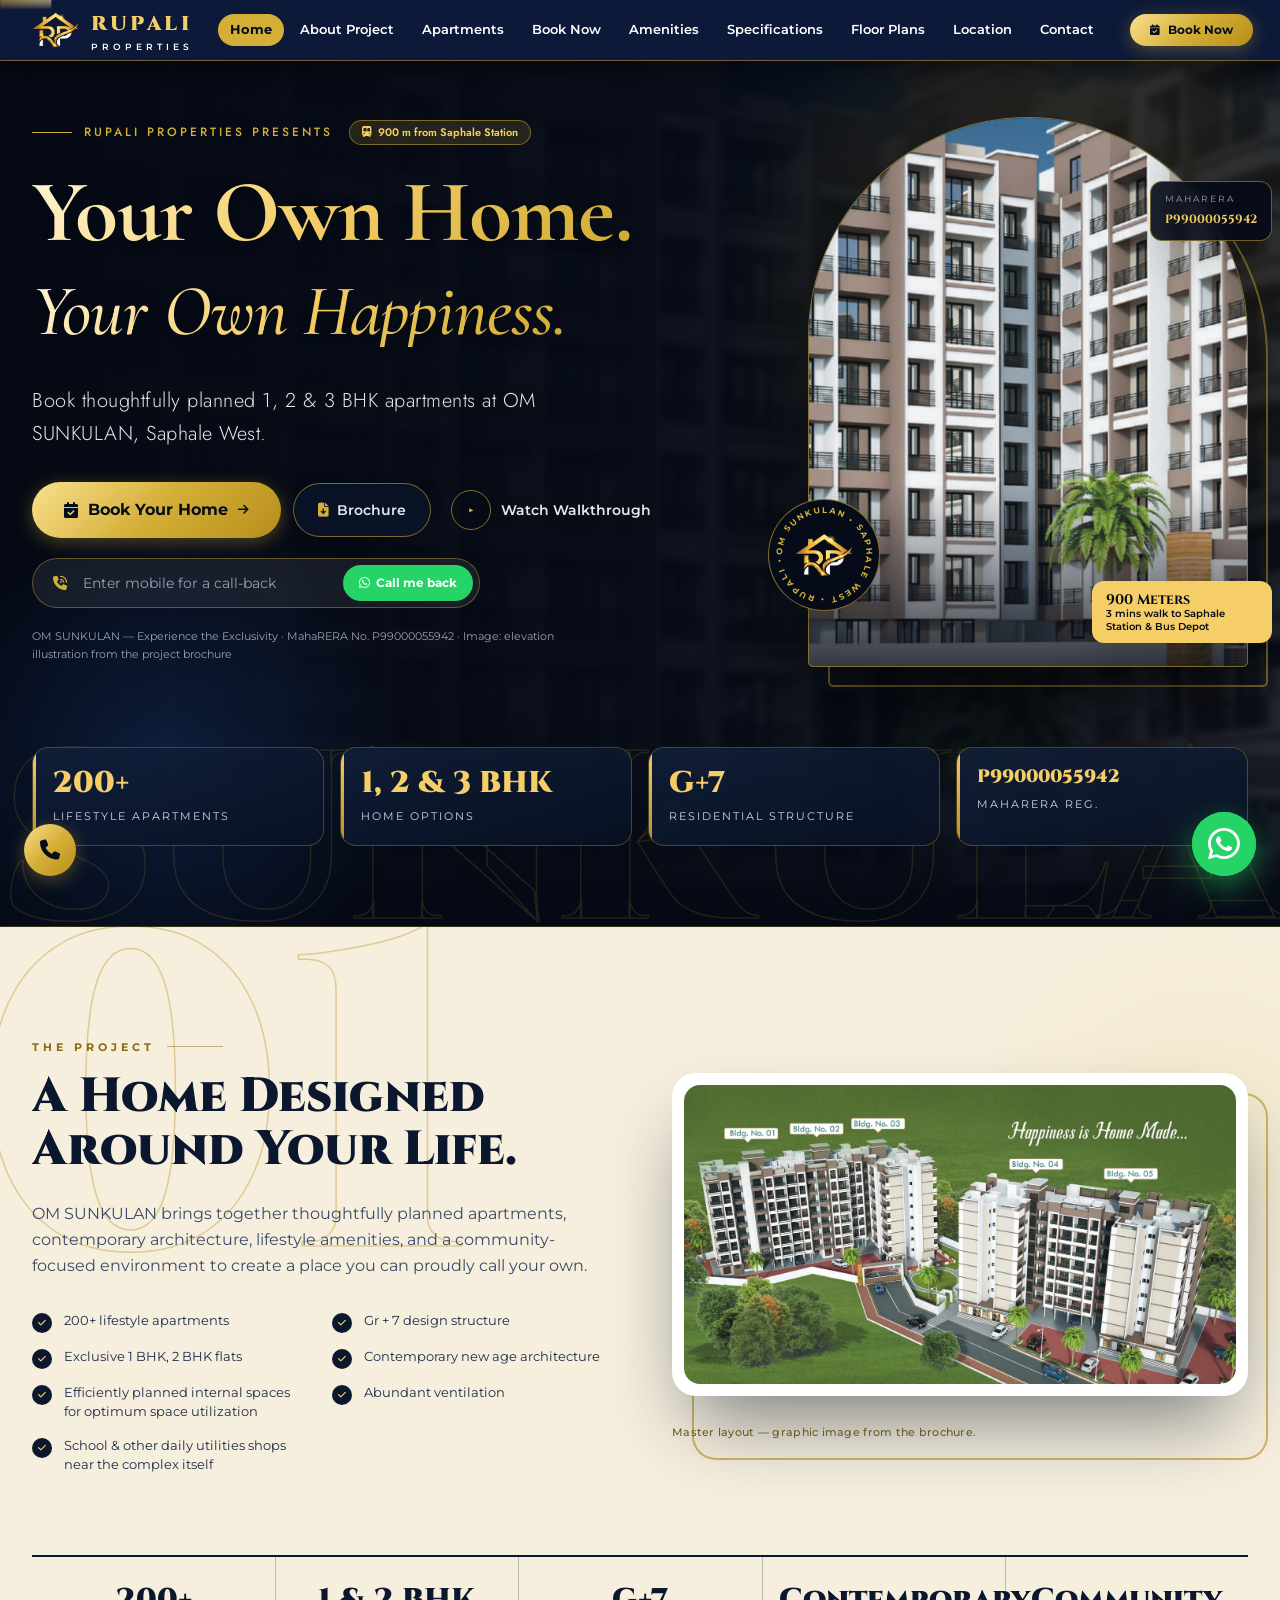
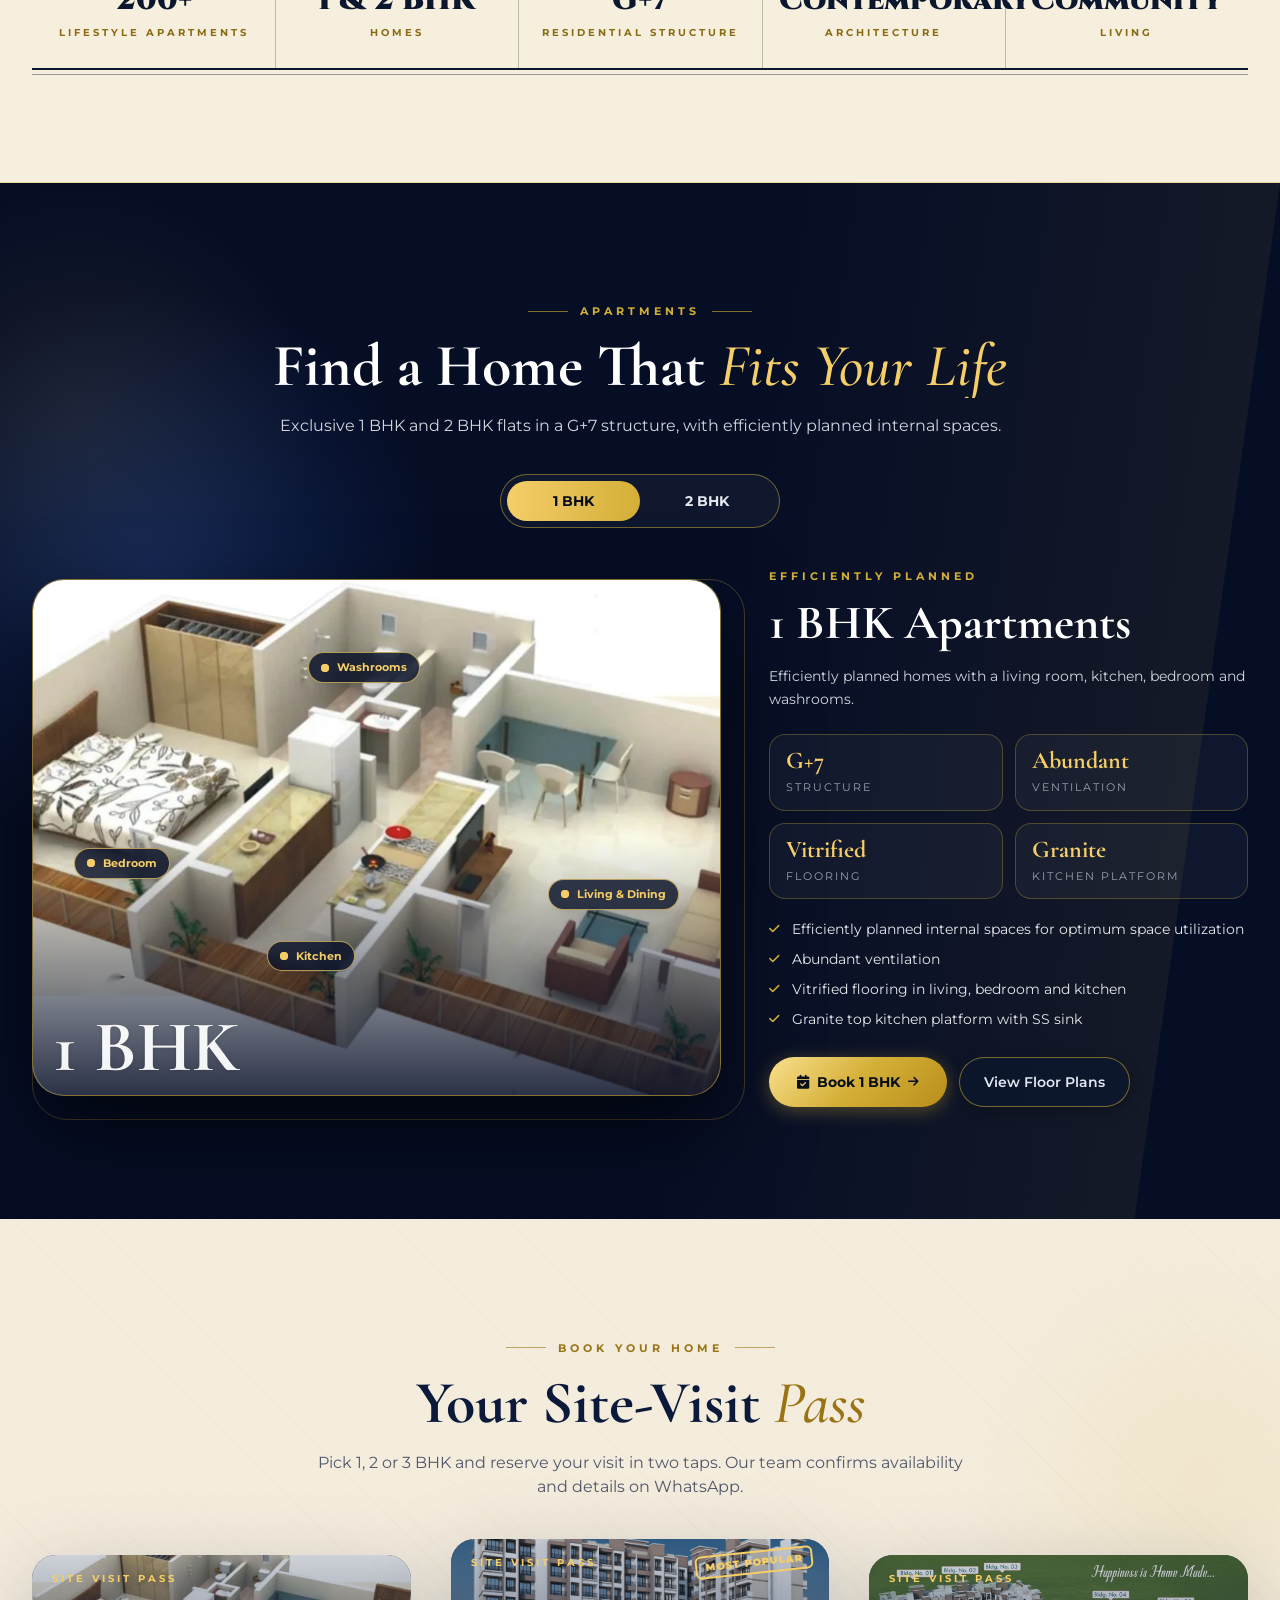
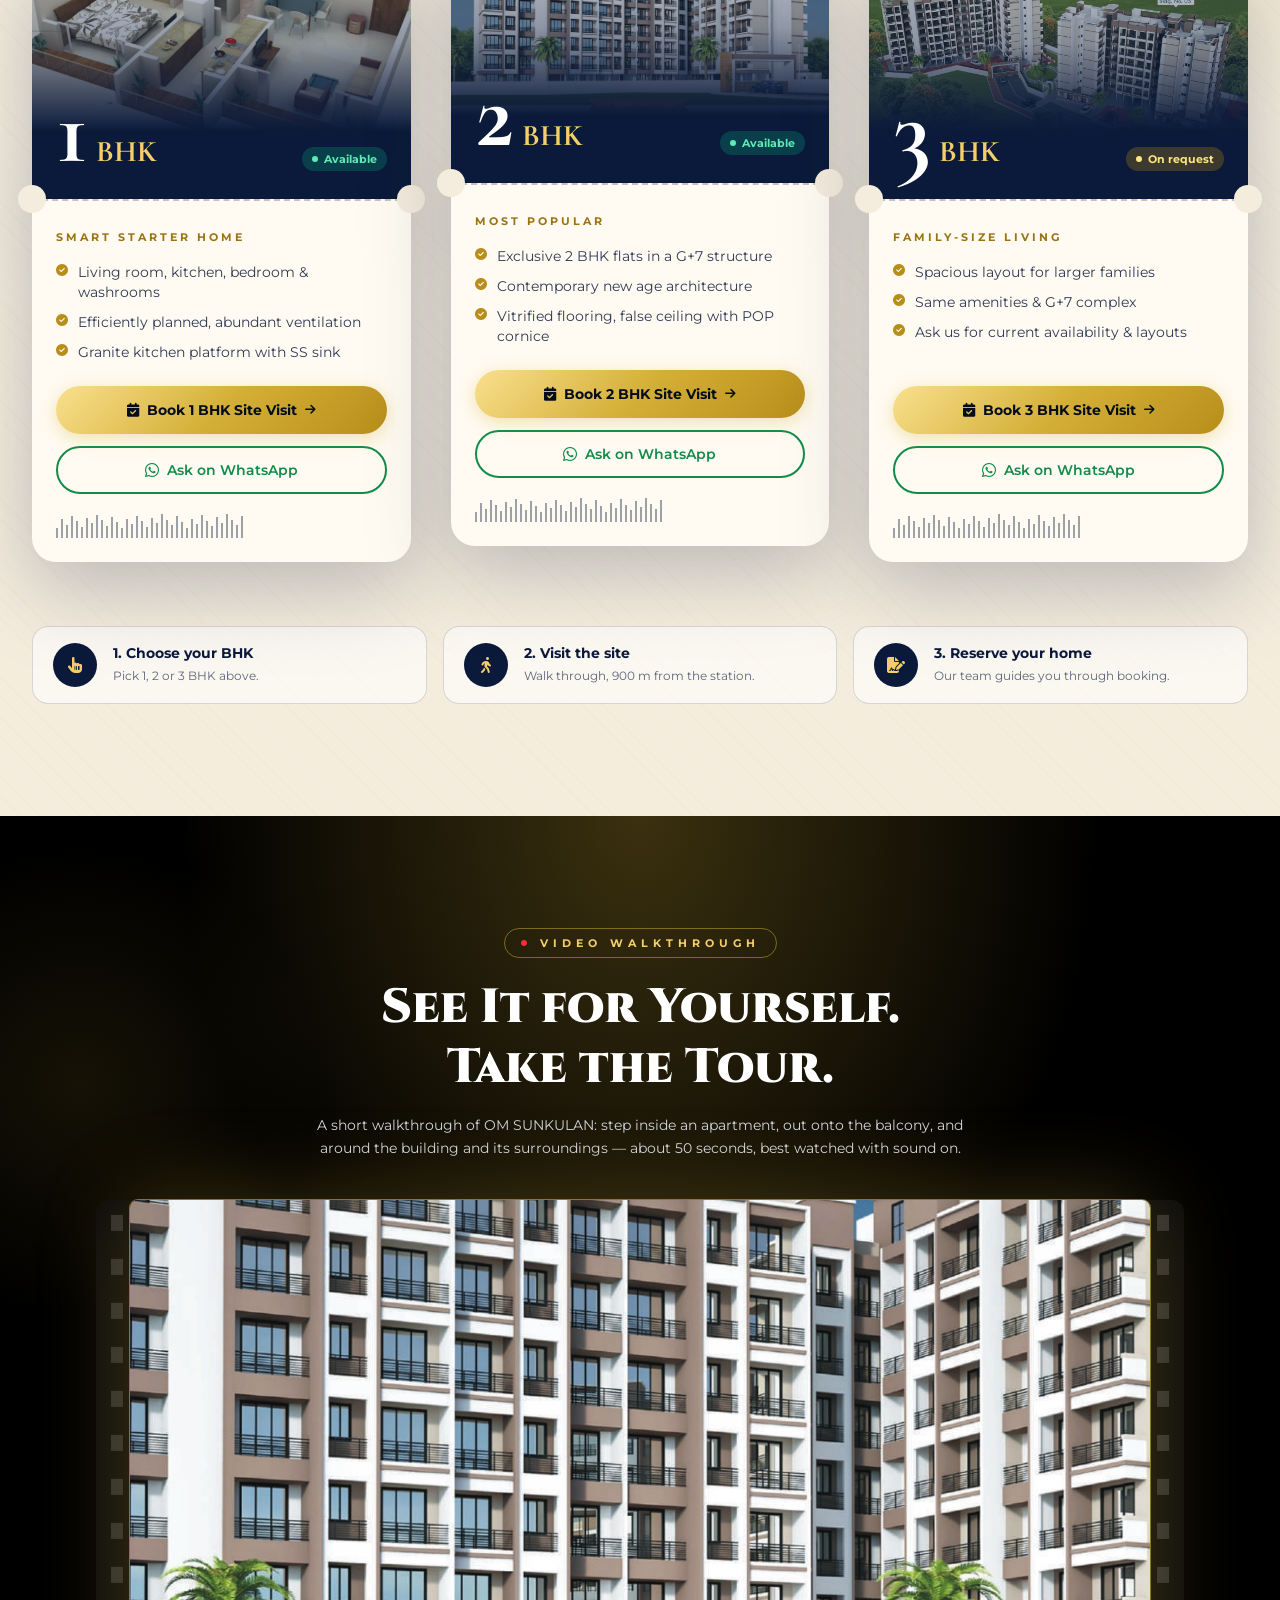
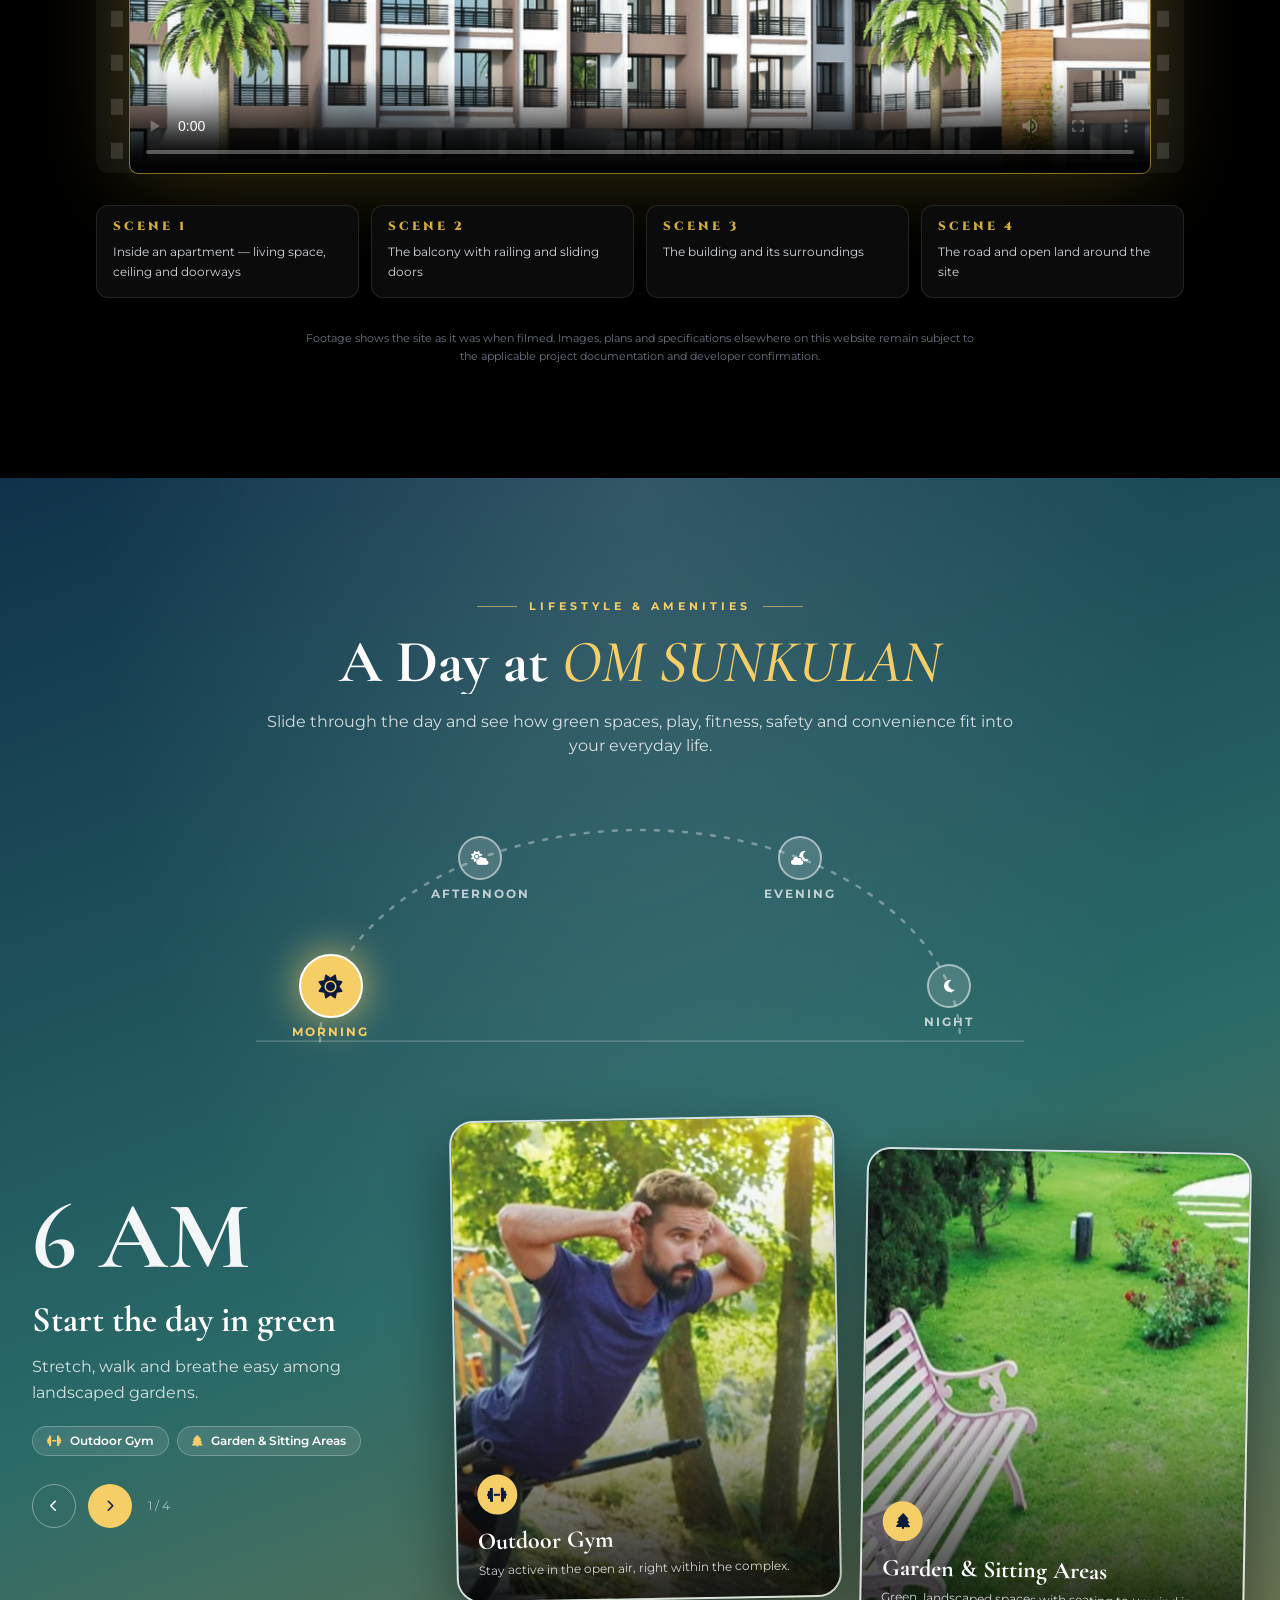
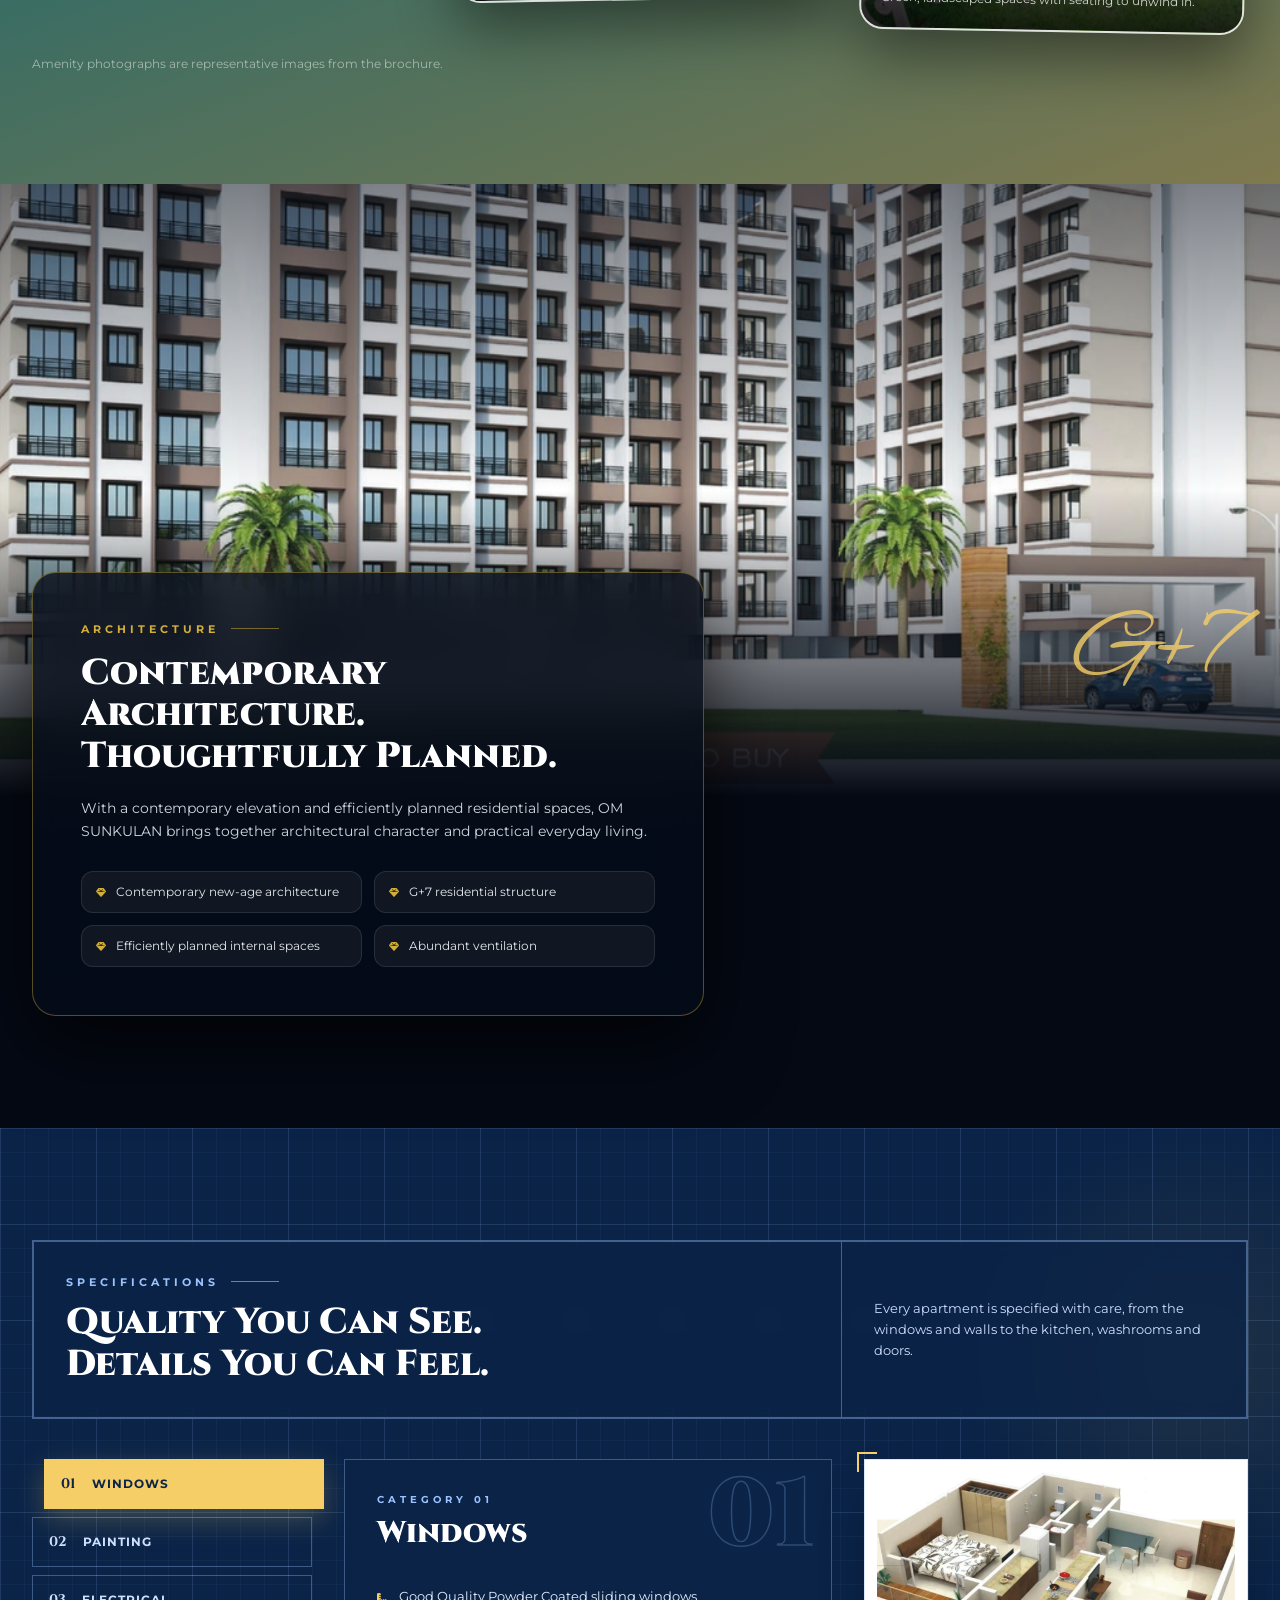
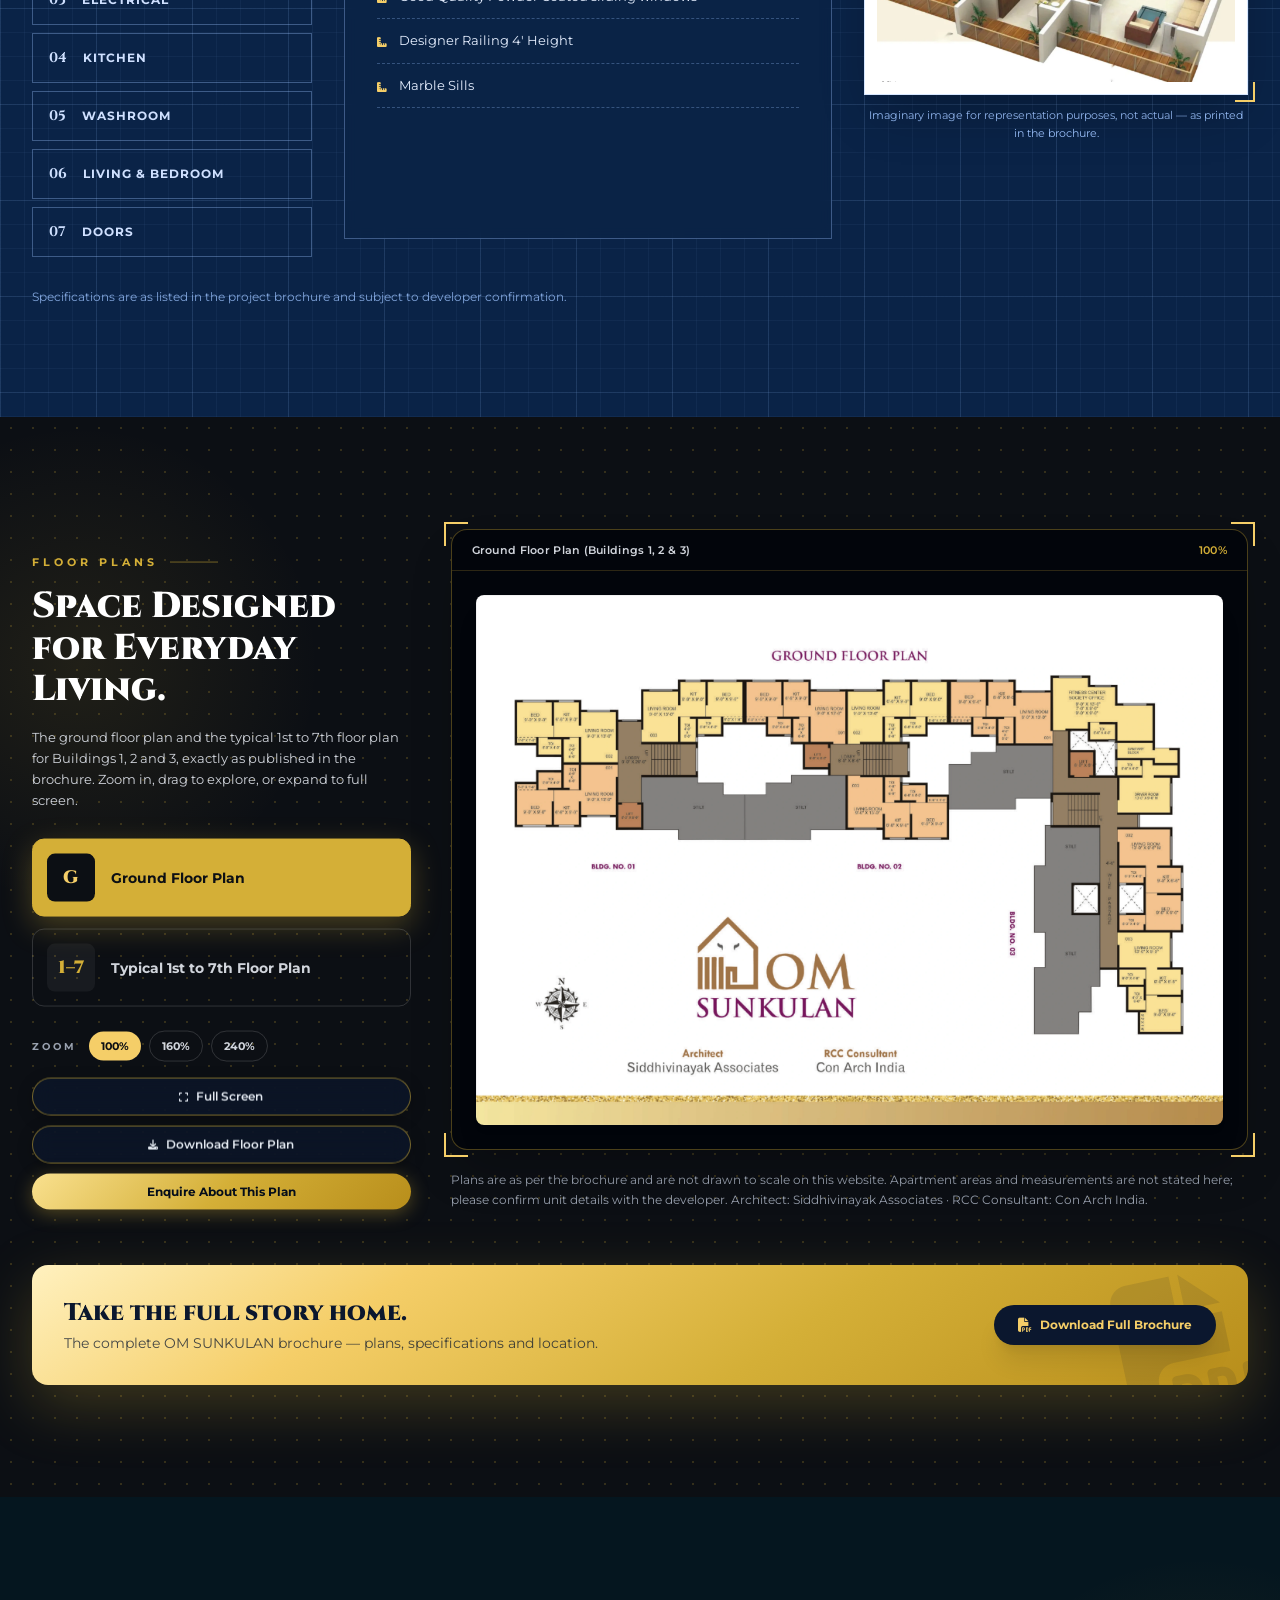
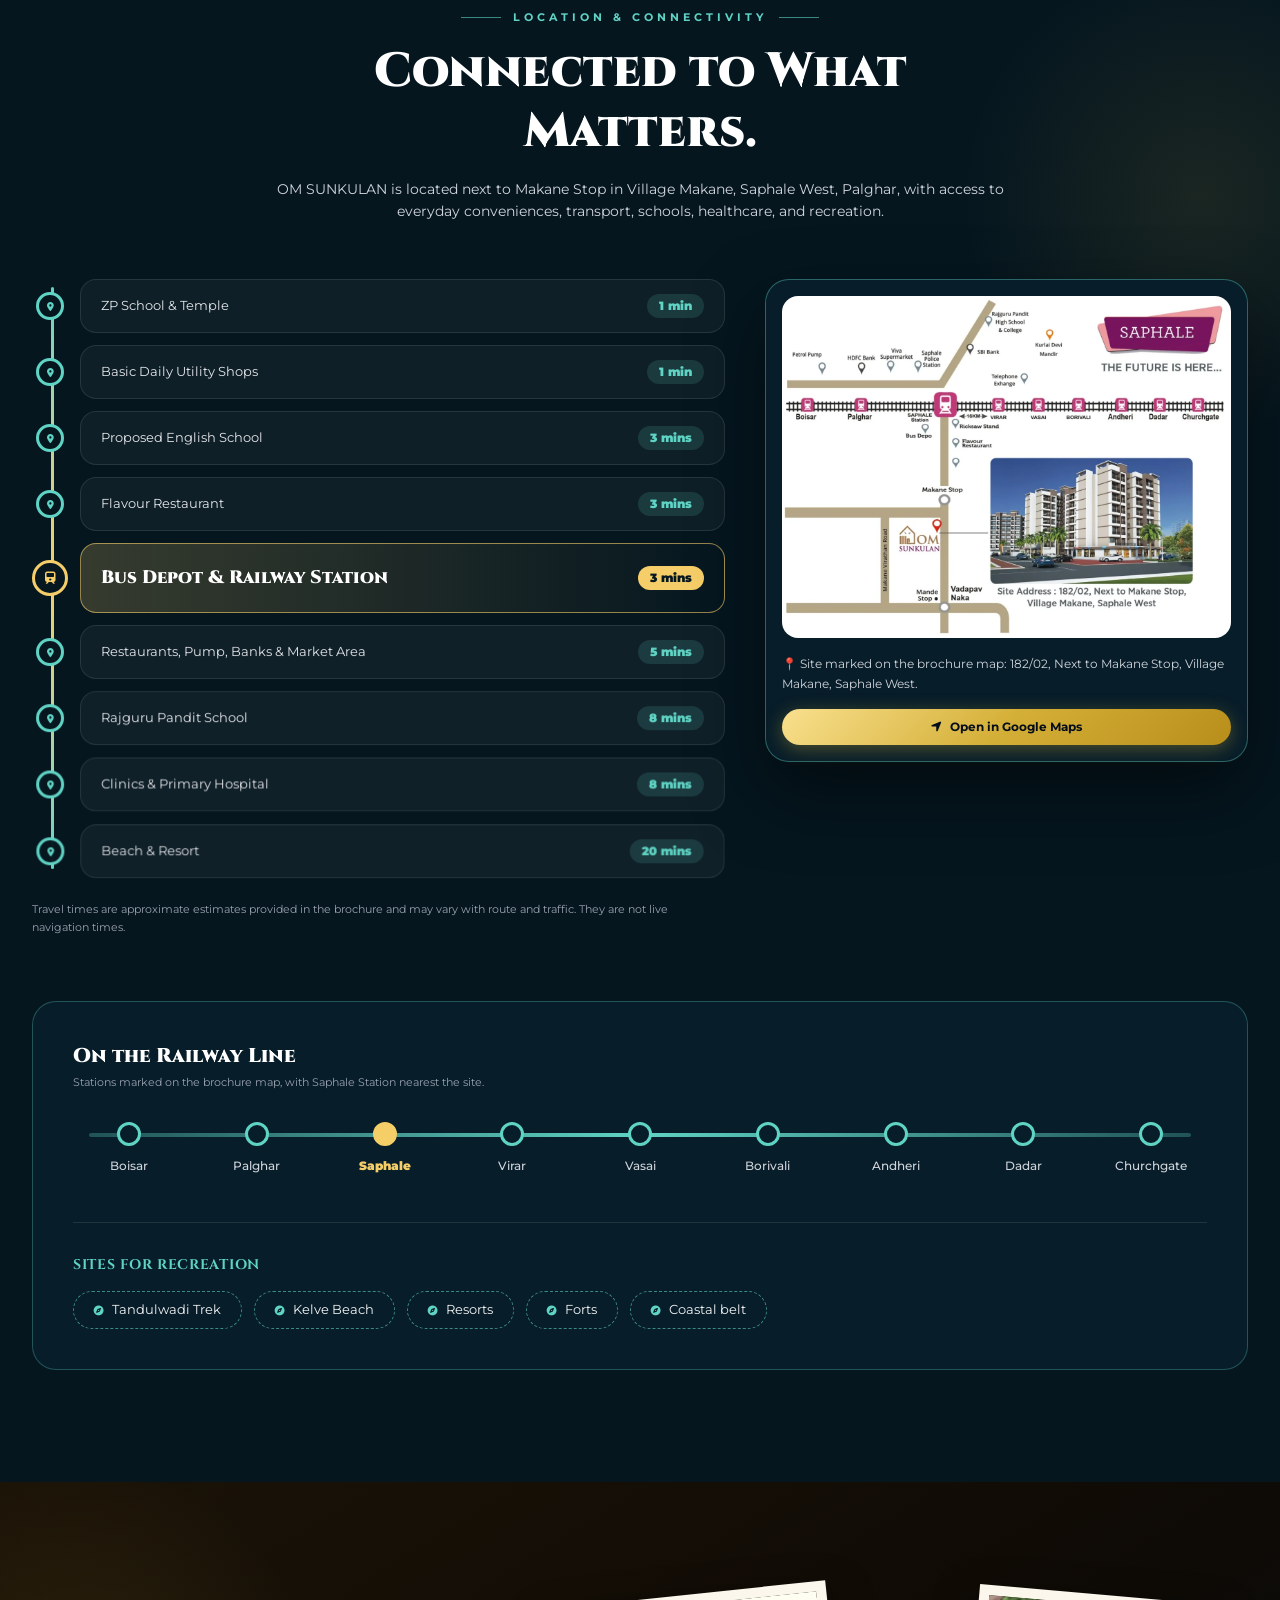
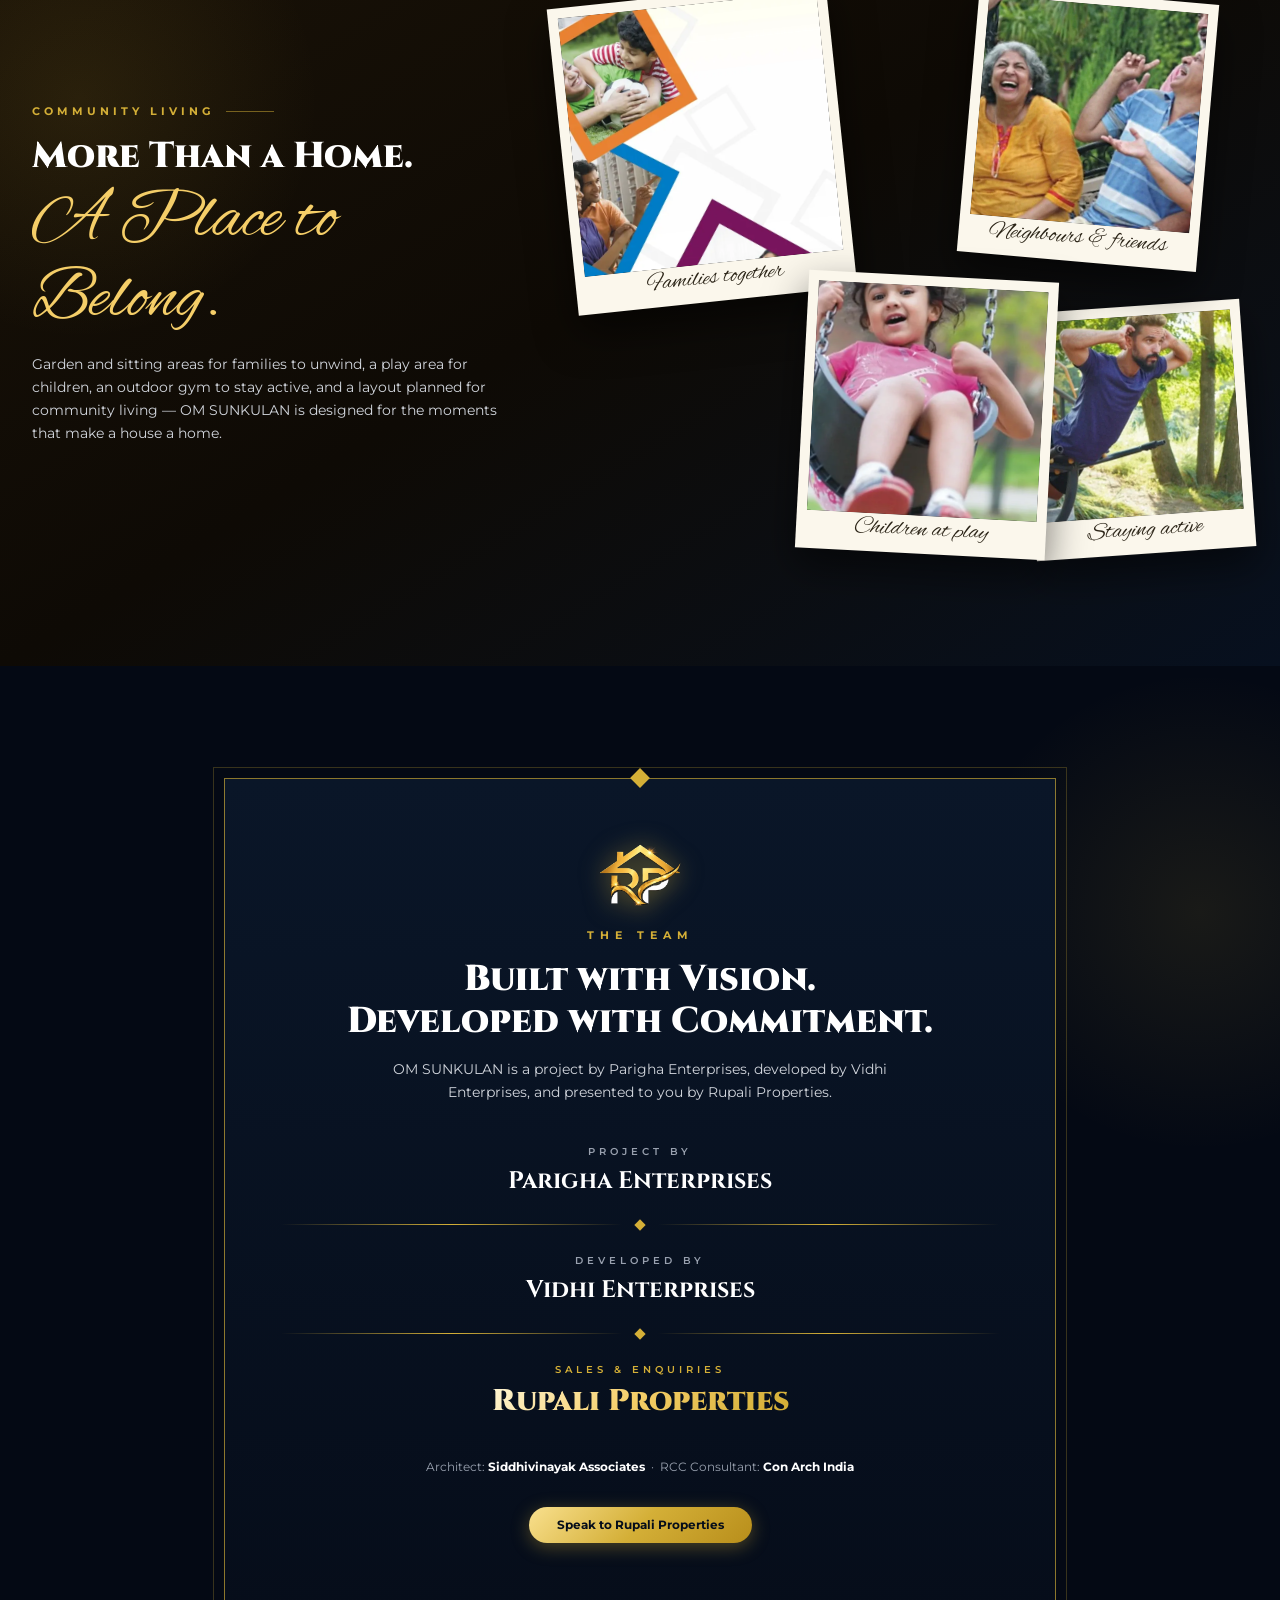
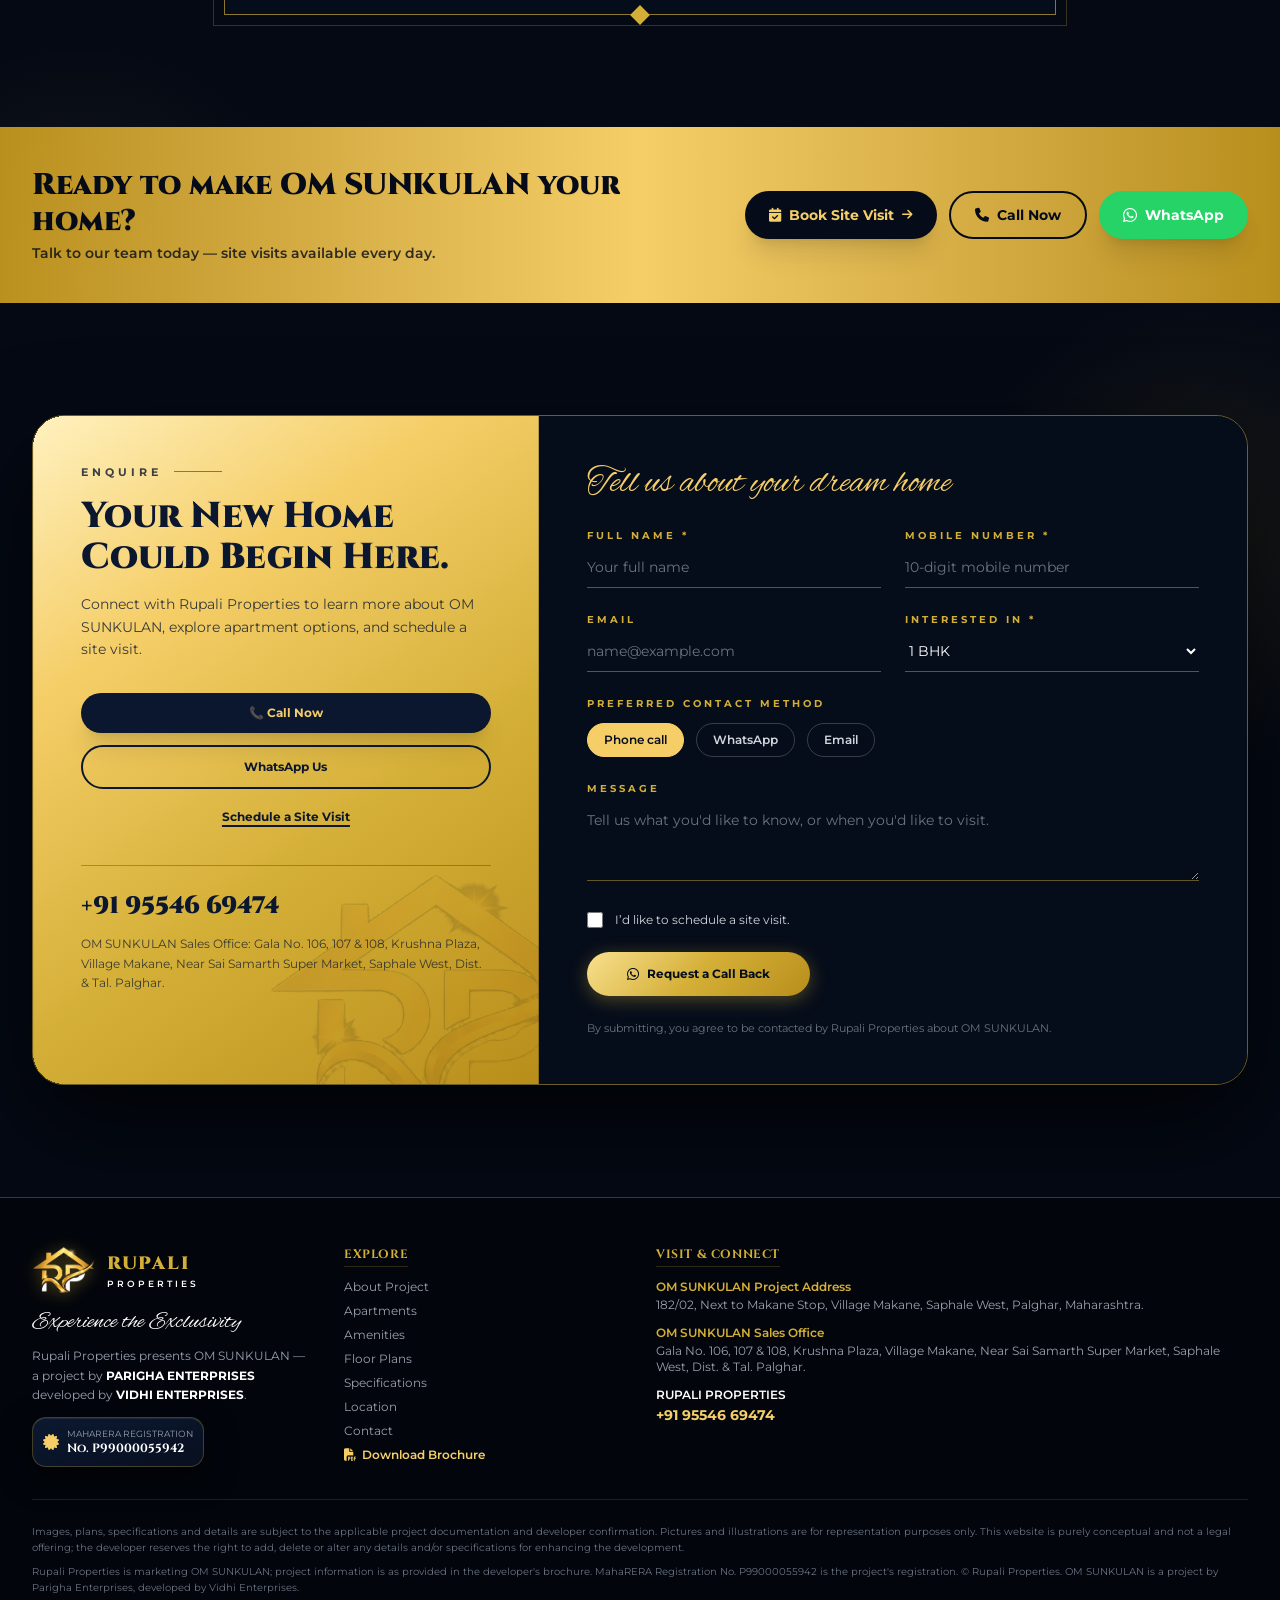
==== commit 3ce83d48: "fix(mobile): Upgrade mobile responsiveness to company standards, fix text overflow, replace floating" ====
--- a/index.html
+++ b/index.html
@@ -1,5 +1,27 @@
-<!DOCTYPE html><html lang="en"><head><meta charSet="utf-8"/><meta name="viewport" content="width=device-width, initial-scale=1"/><link rel="preload" as="image" href="./assets/images/rp-emblem-transparent.webp" type="image/webp"/><link rel="preload" as="image" href="./assets/images/hd-pristine-hero-building.webp" type="image/webp" fetchpriority="high"/><style>@layer properties{@supports (((-webkit-hyphens:none)) and (not (margin-trim:block))) or ((-moz-orient:inline) and (not (color:rgb(from red r g b)))){*,:before,:after,::backdrop{--tw-translate-x:0;--tw-translate-y:0;--tw-translate-z:0;--tw-scale-x:1;--tw-scale-y:1;--tw-scale-z:1;--tw-rotate-x:initial;--tw-rotate-y:initial;--tw-rotate-z:initial;--tw-skew-x:initial;--tw-skew-y:initial;--tw-space-y-reverse:0;--tw-border-style:solid;--tw-gradient-position:initial;--tw-gradient-from:#0000;--tw-gradient-via:#0000;--tw-gradient-to:#0000;--tw-gradient-stops:initial;--tw-gradient-via-stops:initial;--tw-gradient-from-position:0%;--tw-gradient-via-position:50%;--tw-gradient-to-position:100%;--tw-leading:initial;--tw-font-weight:initial;--tw-tracking:initial;--tw-shadow:0 0 #0000;--tw-shadow-color:initial;--tw-shadow-alpha:100%;--tw-inset-shadow:0 0 #0000;--tw-inset-shadow-color:initial;--tw-inset-shadow-alpha:100%;--tw-ring-color:initial;--tw-ring-shadow:0 0 #0000;--tw-inset-ring-color:initial;--tw-inset-ring-shadow:0 0 #0000;--tw-ring-inset:initial;--tw-ring-offset-width:0px;--tw-ring-offset-color:#fff;--tw-ring-offset-shadow:0 0 #0000;--tw-blur:initial;--tw-brightness:initial;--tw-contrast:initial;--tw-grayscale:initial;--tw-hue-rotate:initial;--tw-invert:initial;--tw-opacity:initial;--tw-saturate:initial;--tw-sepia:initial;--tw-drop-shadow:initial;--tw-drop-shadow-color:initial;--tw-drop-shadow-alpha:100%;--tw-drop-shadow-size:initial;--tw-backdrop-blur:initial;--tw-backdrop-brightness:initial;--tw-backdrop-contrast:initial;--tw-backdrop-grayscale:initial;--tw-backdrop-hue-rotate:initial;--tw-backdrop-invert:initial;--tw-backdrop-opacity:initial;--tw-backdrop-saturate:initial;--tw-backdrop-sepia:initial;--tw-duration:initial}}}@layer theme{:root,:host{--font-sans:-apple-system, BlinkMacSystemFont, "Segoe UI", Roboto, "Helvetica Neue", "Noto Sans", Arial, sans-serif, "Apple Color Emoji", "Segoe UI Emoji", "Segoe UI Symbol", "Noto Color Emoji";--font-mono:ui-monospace, SFMono-Regular, Menlo, Monaco, Consolas, "Liberation Mono", "Courier New", monospace;--color-red-500:#fb2c36;--color-amber-200:#fee685;--color-amber-400:#fcbb00;--color-emerald-300:#5ee9b5;--color-emerald-400:#00d294;--color-gray-100:#f3f4f6;--color-gray-200:#e5e7eb;--color-gray-300:#d1d5dc;--color-gray-400:#99a1af;--color-gray-500:#6a7282;--color-black:#000;--color-white:#fff;--spacing:.25rem;--container-md:28rem;--container-xl:36rem;--container-2xl:42rem;--container-3xl:48rem;--container-4xl:56rem;--container-5xl:64rem;--container-6xl:72rem;--container-7xl:80rem;--text-xs:.75rem;--text-xs--line-height:calc(1 / .75);--text-sm:.875rem;--text-sm--line-height:calc(1.25 / .875);--text-base:1rem;--text-base--line-height:calc(1.5 / 1);--text-lg:1.125rem;--text-lg--line-height:calc(1.75 / 1.125);--text-xl:1.25rem;--text-xl--line-height:calc(1.75 / 1.25);--text-2xl:1.5rem;--text-2xl--line-height:calc(2 / 1.5);--text-3xl:1.875rem;--text-3xl--line-height:calc(2.25 / 1.875);--text-4xl:2.25rem;--text-4xl--line-height:calc(2.5 / 2.25);--text-5xl:3rem;--text-5xl--line-height:1;--text-6xl:3.75rem;--text-6xl--line-height:1;--text-7xl:4.5rem;--text-7xl--line-height:1;--text-8xl:6rem;--text-8xl--line-height:1;--font-weight-light:300;--font-weight-normal:400;--font-weight-medium:500;--font-weight-semibold:600;--font-weight-bold:700;--font-weight-black:900;--tracking-normal:0em;--tracking-wide:.025em;--tracking-wider:.05em;--tracking-widest:.1em;--leading-tight:1.25;--leading-relaxed:1.625;--radius-md:.375rem;--radius-lg:.5rem;--radius-xl:.75rem;--radius-2xl:1rem;--radius-3xl:1.5rem;--drop-shadow-lg:0 4px 4px #00000026;--blur-sm:8px;--blur-md:12px;--blur-xl:24px;--default-transition-duration:.15s;--default-transition-timing-function:cubic-bezier(.4, 0, .2, 1);--default-font-family:var(--font-sans);--default-mono-font-family:var(--font-mono)}@supports (color:lab(0% 0 0)){:root,:host{--color-red-500:lab(55.4814% 75.0732 48.8528);--color-amber-200:lab(91.7203% -.505269 49.9084);--color-amber-400:lab(80.1641% 16.6016 99.2089);--color-emerald-300:lab(83.9203% -48.7124 13.8849);--color-emerald-400:lab(75.0771% -60.7313 19.4147);--color-gray-100:lab(96.1596% -.0823438 -1.13575);--color-gray-200:lab(91.6229% -.159115 -2.26791);--color-gray-300:lab(85.1236% -.612259 -3.7138);--color-gray-400:lab(65.9269% -.832707 -8.17473);--color-gray-500:lab(47.7841% -.393182 -10.0268)}}}@layer base{*,:after,:before,::backdrop{box-sizing:border-box;border:0 solid;margin:0;padding:0}::file-selector-button{box-sizing:border-box;border:0 solid;margin:0;padding:0}html,:host{-webkit-text-size-adjust:100%;tab-size:4;line-height:1.5;font-family:var(--default-font-family,-apple-system, BlinkMacSystemFont, "Segoe UI", Roboto, "Helvetica Neue", "Noto Sans", Arial, sans-serif, "Apple Color Emoji", "Segoe UI Emoji", "Segoe UI Symbol", "Noto Color Emoji");font-feature-settings:var(--default-font-feature-settings,normal);font-variation-settings:var(--default-font-variation-settings,normal);-webkit-tap-highlight-color:transparent}hr{height:0;color:inherit;border-top-width:1px}abbr:where([title]){-webkit-text-decoration:underline dotted;text-decoration:underline dotted}h1,h2,h3,h4,h5,h6{font-size:inherit;font-weight:inherit}a{color:inherit;-webkit-text-decoration:inherit;-webkit-text-decoration:inherit;-webkit-text-decoration:inherit;-webkit-text-decoration:inherit;text-decoration:inherit}b,strong{font-weight:bolder}code,kbd,samp,pre{font-family:var(--default-mono-font-family,ui-monospace, SFMono-Regular, Menlo, Monaco, Consolas, "Liberation Mono", "Courier New", monospace);font-feature-settings:var(--default-mono-font-feature-settings,normal);font-variation-settings:var(--default-mono-font-variation-settings,normal);font-size:1em}small{font-size:80%}sub,sup{vertical-align:baseline;font-size:75%;line-height:0;position:relative}sub{bottom:-.25em}sup{top:-.5em}table{text-indent:0;border-color:inherit;border-collapse:collapse}:-moz-focusring:where(:not(iframe)){outline:auto}progress{vertical-align:baseline}summary{display:list-item}ol,ul,menu{list-style:none}img,svg,video,canvas,audio,iframe,embed,object{vertical-align:middle;display:block}img,video{max-width:100%;height:auto}button,input,select,optgroup,textarea{font:inherit;font-feature-settings:inherit;font-variation-settings:inherit;letter-spacing:inherit;color:inherit;opacity:1;background-color:#0000;border-radius:0}::file-selector-button{font:inherit;font-feature-settings:inherit;font-variation-settings:inherit;letter-spacing:inherit;color:inherit;opacity:1;background-color:#0000;border-radius:0}:where(select:is([multiple],[size])) optgroup{font-weight:bolder}:where(select:is([multiple],[size])) optgroup option{padding-inline-start:20px}::file-selector-button{margin-inline-end:4px}::placeholder{opacity:1}@supports (not ((-webkit-appearance:-apple-pay-button))) or (contain-intrinsic-size:1px){::placeholder{color:currentColor}@supports (color:color-mix(in lab, red, red)){::placeholder{color:color-mix(in oklab, currentcolor 50%, transparent)}}}textarea{resize:vertical}::-webkit-search-decoration{-webkit-appearance:none}::-webkit-date-and-time-value{min-height:1lh;text-align:inherit}::-webkit-datetime-edit{display:inline-flex}::-webkit-datetime-edit-fields-wrapper{padding:0}::-webkit-datetime-edit{padding-block:0}::-webkit-datetime-edit-year-field{padding-block:0}::-webkit-datetime-edit-month-field{padding-block:0}::-webkit-datetime-edit-day-field{padding-block:0}::-webkit-datetime-edit-hour-field{padding-block:0}::-webkit-datetime-edit-minute-field{padding-block:0}::-webkit-datetime-edit-second-field{padding-block:0}::-webkit-datetime-edit-millisecond-field{padding-block:0}::-webkit-datetime-edit-meridiem-field{padding-block:0}::-webkit-calendar-picker-indicator{line-height:1}:-moz-ui-invalid{box-shadow:none}button,input:where([type=button],[type=reset],[type=submit]){appearance:button}::file-selector-button{appearance:button}::-webkit-inner-spin-button{height:auto}::-webkit-outer-spin-button{height:auto}[hidden]:where(:not([hidden=until-found])){display:none!important}}@layer components;@layer utilities{.pointer-events-none{pointer-events:none}.invisible{visibility:hidden}.visible{visibility:visible}.sr-only{clip-path:inset(50%);white-space:nowrap;border-width:0;width:1px;height:1px;margin:-1px;padding:0;position:absolute;overflow:hidden}.absolute{position:absolute}.fixed{position:fixed}.relative{position:relative}.static{position:static}.sticky{position:sticky}.-inset-3{inset:calc(var(--spacing) * -3)}.-inset-4{inset:calc(var(--spacing) * -4)}.inset-0{inset:0}.inset-x-0{inset-inline:0}.-top-2{top:calc(var(--spacing) * -2)}.-top-3\.5{top:calc(var(--spacing) * -3.5)}.-top-10{top:calc(var(--spacing) * -10)}.-top-32{top:calc(var(--spacing) * -32)}.-top-40{top:calc(var(--spacing) * -40)}.top-0{top:0}.top-1\.5{top:calc(var(--spacing) * 1.5)}.top-1\/2{top:50%}.top-2{top:calc(var(--spacing) * 2)}.top-3{top:calc(var(--spacing) * 3)}.top-4{top:calc(var(--spacing) * 4)}.top-16{top:calc(var(--spacing) * 16)}.top-20{top:calc(var(--spacing) * 20)}.top-\[11px\]{top:11px}.top-\[12\%\]{top:12%}.top-\[14\%\]{top:14%}.top-\[38\%\]{top:38%}.top-\[52\%\]{top:52%}.top-\[58\%\]{top:58%}.top-\[62\%\]{top:62%}.top-\[70\%\]{top:70%}.top-full{top:100%}.-right-2{right:calc(var(--spacing) * -2)}.-right-3\.5{right:calc(var(--spacing) * -3.5)}.-right-4{right:calc(var(--spacing) * -4)}.-right-10{right:calc(var(--spacing) * -10)}.-right-32{right:calc(var(--spacing) * -32)}.-right-40{right:calc(var(--spacing) * -40)}.right-0{right:0}.right-4{right:calc(var(--spacing) * 4)}.right-6{right:calc(var(--spacing) * 6)}.right-\[6\%\]{right:6%}.-bottom-2{bottom:calc(var(--spacing) * -2)}.-bottom-8{bottom:calc(var(--spacing) * -8)}.-bottom-10{bottom:calc(var(--spacing) * -10)}.-bottom-24{bottom:calc(var(--spacing) * -24)}.-bottom-\[7px\]{bottom:-7px}.bottom-0{bottom:0}.bottom-1\.5{bottom:calc(var(--spacing) * 1.5)}.bottom-2{bottom:calc(var(--spacing) * 2)}.bottom-3{bottom:calc(var(--spacing) * 3)}.bottom-4{bottom:calc(var(--spacing) * 4)}.bottom-6{bottom:calc(var(--spacing) * 6)}.bottom-14{bottom:calc(var(--spacing) * 14)}.bottom-24{bottom:calc(var(--spacing) * 24)}.-left-1\/2{left:-50%}.-left-2{left:calc(var(--spacing) * -2)}.-left-3\.5{left:calc(var(--spacing) * -3.5)}.-left-6{left:calc(var(--spacing) * -6)}.-left-10{left:calc(var(--spacing) * -10)}.-left-24{left:calc(var(--spacing) * -24)}.-left-40{left:calc(var(--spacing) * -40)}.left-0{left:0}.left-1\.5{left:calc(var(--spacing) * 1.5)}.left-1\/2{left:50%}.left-2{left:calc(var(--spacing) * 2)}.left-4{left:calc(var(--spacing) * 4)}.left-5{left:calc(var(--spacing) * 5)}.left-6{left:calc(var(--spacing) * 6)}.left-\[6\%\]{left:6%}.left-\[8\%\]{left:8%}.left-\[10\%\]{left:10%}.left-\[15px\]{left:15px}.left-\[34\%\]{left:34%}.left-\[40\%\]{left:40%}.left-\[calc\(50\%\+3px\)\]{left:calc(50% + 3px)}.z-10{z-index:10}.z-20{z-index:20}.z-40{z-index:40}.z-50{z-index:50}.z-\[1\]{z-index:1}.z-\[2\]{z-index:2}.z-\[3\]{z-index:3}.z-\[4\]{z-index:4}.z-\[55\]{z-index:55}.z-\[60\]{z-index:60}.order-1{order:1}.order-2{order:2}.col-span-2{grid-column:span 2/span 2}.row-span-2{grid-row:span 2/span 2}.mx-auto{margin-inline:auto}.-mt-12{margin-top:calc(var(--spacing) * -12)}.-mt-44{margin-top:calc(var(--spacing) * -44)}.mt-0\.5{margin-top:calc(var(--spacing) * .5)}.mt-1{margin-top:var(--spacing)}.mt-1\.5{margin-top:calc(var(--spacing) * 1.5)}.mt-2{margin-top:calc(var(--spacing) * 2)}.mt-2\.5{margin-top:calc(var(--spacing) * 2.5)}.mt-3{margin-top:calc(var(--spacing) * 3)}.mt-4{margin-top:calc(var(--spacing) * 4)}.mt-5{margin-top:calc(var(--spacing) * 5)}.mt-6{margin-top:calc(var(--spacing) * 6)}.mt-7{margin-top:calc(var(--spacing) * 7)}.mt-8{margin-top:calc(var(--spacing) * 8)}.mt-9{margin-top:calc(var(--spacing) * 9)}.mt-10{margin-top:calc(var(--spacing) * 10)}.mt-12{margin-top:calc(var(--spacing) * 12)}.mt-14{margin-top:calc(var(--spacing) * 14)}.mt-16{margin-top:calc(var(--spacing) * 16)}.mr-1{margin-right:var(--spacing)}.mr-1\.5{margin-right:calc(var(--spacing) * 1.5)}.mr-2{margin-right:calc(var(--spacing) * 2)}.-mb-1{margin-bottom:calc(var(--spacing) * -1)}.mb-1{margin-bottom:var(--spacing)}.mb-1\.5{margin-bottom:calc(var(--spacing) * 1.5)}.mb-2{margin-bottom:calc(var(--spacing) * 2)}.mb-3{margin-bottom:calc(var(--spacing) * 3)}.mb-4{margin-bottom:calc(var(--spacing) * 4)}.mb-5{margin-bottom:calc(var(--spacing) * 5)}.mb-6{margin-bottom:calc(var(--spacing) * 6)}.mb-7{margin-bottom:calc(var(--spacing) * 7)}.mb-8{margin-bottom:calc(var(--spacing) * 8)}.mb-10{margin-bottom:calc(var(--spacing) * 10)}.mb-14{margin-bottom:calc(var(--spacing) * 14)}.ml-1{margin-left:var(--spacing)}.ml-2{margin-left:calc(var(--spacing) * 2)}.block{display:block}.flex{display:flex}.grid{display:grid}.hidden{display:none}.inline-block{display:inline-block}.inline-flex{display:inline-flex}.table{display:table}.aspect-16\/9{aspect-ratio:16/9}.aspect-\[3\/1\]{aspect-ratio:3}.aspect-\[4\/3\]{aspect-ratio:4/3}.aspect-\[4\/5\]{aspect-ratio:4/5}.aspect-square{aspect-ratio:1}.h-0{height:0}.h-1{height:var(--spacing)}.h-1\.5{height:calc(var(--spacing) * 1.5)}.h-1\/3{height:33.3333%}.h-2{height:calc(var(--spacing) * 2)}.h-4{height:calc(var(--spacing) * 4)}.h-5{height:calc(var(--spacing) * 5)}.h-6{height:calc(var(--spacing) * 6)}.h-7{height:calc(var(--spacing) * 7)}.h-8{height:calc(var(--spacing) * 8)}.h-9{height:calc(var(--spacing) * 9)}.h-10{height:calc(var(--spacing) * 10)}.h-11{height:calc(var(--spacing) * 11)}.h-12{height:calc(var(--spacing) * 12)}.h-13{height:calc(var(--spacing) * 13)}.h-14{height:calc(var(--spacing) * 14)}.h-16{height:calc(var(--spacing) * 16)}.h-24{height:calc(var(--spacing) * 24)}.h-40{height:calc(var(--spacing) * 40)}.h-44{height:calc(var(--spacing) * 44)}.h-\[1px\]{height:1px}.h-\[2px\]{height:2px}.h-\[3px\]{height:3px}.h-\[52px\]{height:52px}.h-\[60px\]{height:60px}.h-\[68vh\]{height:68vh}.h-\[128\%\]{height:128%}.h-\[130\%\]{height:130%}.h-\[420px\]{height:420px}.h-\[520px\]{height:520px}.h-\[620px\]{height:620px}.h-\[640px\]{height:640px}.h-\[760px\]{height:760px}.h-auto{height:auto}.h-full{height:100%}.h-px{height:1px}.max-h-\[70vh\]{max-height:70vh}.max-h-\[80vh\]{max-height:80vh}.min-h-\[380px\]{min-height:380px}.min-h-\[420px\]{min-height:420px}.min-h-\[460px\]{min-height:460px}.min-h-screen{min-height:100vh}.w-1\.5{width:calc(var(--spacing) * 1.5)}.w-1\/3{width:33.3333%}.w-2{width:calc(var(--spacing) * 2)}.w-4{width:calc(var(--spacing) * 4)}.w-5{width:calc(var(--spacing) * 5)}.w-6{width:calc(var(--spacing) * 6)}.w-7{width:calc(var(--spacing) * 7)}.w-9{width:calc(var(--spacing) * 9)}.w-10{width:calc(var(--spacing) * 10)}.w-11{width:calc(var(--spacing) * 11)}.w-12{width:calc(var(--spacing) * 12)}.w-13{width:calc(var(--spacing) * 13)}.w-14{width:calc(var(--spacing) * 14)}.w-20{width:calc(var(--spacing) * 20)}.w-24{width:calc(var(--spacing) * 24)}.w-56{width:calc(var(--spacing) * 56)}.w-72{width:calc(var(--spacing) * 72)}.w-\[2px\]{width:2px}.w-\[3px\]{width:3px}.w-\[38\%\]{width:38%}.w-\[280px\]{width:280px}.w-\[420px\]{width:420px}.w-\[520px\]{width:520px}.w-\[620px\]{width:620px}.w-\[760px\]{width:760px}.w-\[1000px\]{width:1000px}.w-\[calc\(50\%-6px\)\]{width:calc(50% - 6px)}.w-auto{width:auto}.w-full{width:100%}.max-w-2xl{max-width:var(--container-2xl)}.max-w-3xl{max-width:var(--container-3xl)}.max-w-4xl{max-width:var(--container-4xl)}.max-w-5xl{max-width:var(--container-5xl)}.max-w-6xl{max-width:var(--container-6xl)}.max-w-7xl{max-width:var(--container-7xl)}.max-w-\[180px\]{max-width:180px}.max-w-\[400px\]{max-width:400px}.max-w-full{max-width:100%}.max-w-md{max-width:var(--container-md)}.max-w-none{max-width:none}.max-w-xl{max-width:var(--container-xl)}.min-w-0{min-width:0}.min-w-\[760px\]{min-width:760px}.flex-1{flex:1}.shrink-0{flex-shrink:0}.origin-left{transform-origin:0}.origin-top-right{transform-origin:100% 0}.-translate-x-1\/2{--tw-translate-x:calc(calc(1 / 2 * 100%) * -1);translate:var(--tw-translate-x) var(--tw-translate-y)}.translate-x-3{--tw-translate-x:calc(var(--spacing) * 3);translate:var(--tw-translate-x) var(--tw-translate-y)}.translate-x-4{--tw-translate-x:calc(var(--spacing) * 4);translate:var(--tw-translate-x) var(--tw-translate-y)}.translate-x-5{--tw-translate-x:calc(var(--spacing) * 5);translate:var(--tw-translate-x) var(--tw-translate-y)}.-translate-y-1\/2{--tw-translate-y:calc(calc(1 / 2 * 100%) * -1);translate:var(--tw-translate-x) var(--tw-translate-y)}.translate-y-0{--tw-translate-y:0px;translate:var(--tw-translate-x) var(--tw-translate-y)}.translate-y-3{--tw-translate-y:calc(var(--spacing) * 3);translate:var(--tw-translate-x) var(--tw-translate-y)}.translate-y-4{--tw-translate-y:calc(var(--spacing) * 4);translate:var(--tw-translate-x) var(--tw-translate-y)}.translate-y-5{--tw-translate-y:calc(var(--spacing) * 5);translate:var(--tw-translate-x) var(--tw-translate-y)}.translate-y-6{--tw-translate-y:calc(var(--spacing) * 6);translate:var(--tw-translate-x) var(--tw-translate-y)}.scale-100{--tw-scale-x:100%;--tw-scale-y:100%;--tw-scale-z:100%;scale:var(--tw-scale-x) var(--tw-scale-y)}.scale-110{--tw-scale-x:110%;--tw-scale-y:110%;--tw-scale-z:110%;scale:var(--tw-scale-x) var(--tw-scale-y)}.scale-x-0{--tw-scale-x:0%;scale:var(--tw-scale-x) var(--tw-scale-y)}.-rotate-6{rotate:-6deg}.-rotate-12{rotate:-12deg}.-skew-x-12{--tw-skew-x:skewX(calc(12deg * -1));transform:var(--tw-rotate-x, ) var(--tw-rotate-y, ) var(--tw-rotate-z, ) var(--tw-skew-x, ) var(--tw-skew-y, )}.skew-x-\[-8deg\]{--tw-skew-x:skewX(-8deg);transform:var(--tw-rotate-x, ) var(--tw-rotate-y, ) var(--tw-rotate-z, ) var(--tw-skew-x, ) var(--tw-skew-y, )}.transform{transform:var(--tw-rotate-x, ) var(--tw-rotate-y, ) var(--tw-rotate-z, ) var(--tw-skew-x, ) var(--tw-skew-y, )}.cursor-pointer{cursor:pointer}.cursor-zoom-in{cursor:zoom-in}.grid-cols-1{grid-template-columns:repeat(1,minmax(0,1fr))}.grid-cols-2{grid-template-columns:repeat(2,minmax(0,1fr))}.flex-col{flex-direction:column}.flex-wrap{flex-wrap:wrap}.items-baseline{align-items:baseline}.items-center{align-items:center}.items-end{align-items:flex-end}.items-start{align-items:flex-start}.items-stretch{align-items:stretch}.justify-between{justify-content:space-between}.justify-center{justify-content:center}.gap-0{gap:0}.gap-1{gap:var(--spacing)}.gap-1\.5{gap:calc(var(--spacing) * 1.5)}.gap-2{gap:calc(var(--spacing) * 2)}.gap-2\.5{gap:calc(var(--spacing) * 2.5)}.gap-3{gap:calc(var(--spacing) * 3)}.gap-4{gap:calc(var(--spacing) * 4)}.gap-5{gap:calc(var(--spacing) * 5)}.gap-6{gap:calc(var(--spacing) * 6)}.gap-8{gap:calc(var(--spacing) * 8)}.gap-10{gap:calc(var(--spacing) * 10)}.gap-12{gap:calc(var(--spacing) * 12)}.gap-14{gap:calc(var(--spacing) * 14)}.gap-\[3px\]{gap:3px}.gap-\[5px\]{gap:5px}:where(.space-y-0>:not(:last-child)){--tw-space-y-reverse:0;margin-block:0}:where(.space-y-1\.5>:not(:last-child)){--tw-space-y-reverse:0;margin-block-start:calc(calc(var(--spacing) * 1.5) * var(--tw-space-y-reverse));margin-block-end:calc(calc(var(--spacing) * 1.5) * calc(1 - var(--tw-space-y-reverse)))}:where(.space-y-2>:not(:last-child)){--tw-space-y-reverse:0;margin-block-start:calc(calc(var(--spacing) * 2) * var(--tw-space-y-reverse));margin-block-end:calc(calc(var(--spacing) * 2) * calc(1 - var(--tw-space-y-reverse)))}:where(.space-y-2\.5>:not(:last-child)){--tw-space-y-reverse:0;margin-block-start:calc(calc(var(--spacing) * 2.5) * var(--tw-space-y-reverse));margin-block-end:calc(calc(var(--spacing) * 2.5) * calc(1 - var(--tw-space-y-reverse)))}:where(.space-y-3>:not(:last-child)){--tw-space-y-reverse:0;margin-block-start:calc(calc(var(--spacing) * 3) * var(--tw-space-y-reverse));margin-block-end:calc(calc(var(--spacing) * 3) * calc(1 - var(--tw-space-y-reverse)))}:where(.space-y-6>:not(:last-child)){--tw-space-y-reverse:0;margin-block-start:calc(calc(var(--spacing) * 6) * var(--tw-space-y-reverse));margin-block-end:calc(calc(var(--spacing) * 6) * calc(1 - var(--tw-space-y-reverse)))}.gap-x-6{column-gap:calc(var(--spacing) * 6)}.gap-y-3\.5{row-gap:calc(var(--spacing) * 3.5)}.self-start{align-self:flex-start}.overflow-auto{overflow:auto}.overflow-hidden{overflow:hidden}.overflow-x-auto{overflow-x:auto}.overflow-y-auto{overflow-y:auto}.rounded{border-radius:.25rem}.rounded-2xl{border-radius:var(--radius-2xl)}.rounded-3xl{border-radius:var(--radius-3xl)}.rounded-\[2\.2rem\]{border-radius:2.2rem}.rounded-\[2rem\]{border-radius:2rem}.rounded-full{border-radius:2147483647px}.rounded-lg{border-radius:var(--radius-lg)}.rounded-md{border-radius:var(--radius-md)}.rounded-xl{border-radius:var(--radius-xl)}.rounded-t-3xl{border-top-left-radius:var(--radius-3xl);border-top-right-radius:var(--radius-3xl)}.rounded-t-\[999px\]{border-top-left-radius:999px;border-top-right-radius:999px}.rounded-b-3xl{border-bottom-right-radius:var(--radius-3xl);border-bottom-left-radius:var(--radius-3xl)}.border{border-style:var(--tw-border-style);border-width:1px}.border-0{border-style:var(--tw-border-style);border-width:0}.border-2{border-style:var(--tw-border-style);border-width:2px}.border-\[3px\]{border-style:var(--tw-border-style);border-width:3px}.border-y-2{border-block-style:var(--tw-border-style);border-block-width:2px}.border-t{border-top-style:var(--tw-border-style);border-top-width:1px}.border-t-2{border-top-style:var(--tw-border-style);border-top-width:2px}.border-r-2{border-right-style:var(--tw-border-style);border-right-width:2px}.border-b{border-bottom-style:var(--tw-border-style);border-bottom-width:1px}.border-b-2{border-bottom-style:var(--tw-border-style);border-bottom-width:2px}.border-l-2{border-left-style:var(--tw-border-style);border-left-width:2px}.border-dashed{--tw-border-style:dashed;border-style:dashed}.border-\[\#0B1A3A\]\/15{border-color:#0b1a3a26;border-color:lab(9.57327% 3.97797 -23.0833/.15)}.border-\[\#0B1A3A\]\/25{border-color:#0b1a3a40;border-color:lab(9.57327% 3.97797 -23.0833/.25)}.border-\[\#0B172E\]{border-color:#0b172e}.border-\[\#0B172E\]\/25{border-color:#0b172e40;border-color:lab(7.71705% 1.73464 -17.3619/.25)}.border-\[\#0B172E\]\/30{border-color:#0b172e4d;border-color:lab(7.71705% 1.73464 -17.3619/.3)}.border-\[\#0B172E\]\/40{border-color:#0b172e66;border-color:lab(7.71705% 1.73464 -17.3619/.4)}.border-\[\#5FD3C4\]{border-color:#5fd3c4}.border-\[\#5FD3C4\]\/30{border-color:#5fd3c44d;border-color:lab(77.6328% -37.0893 -3.05383/.3)}.border-\[\#5FD3C4\]\/40{border-color:#5fd3c466;border-color:lab(77.6328% -37.0893 -3.05383/.4)}.border-\[\#5FD3C4\]\/60{border-color:#5fd3c499;border-color:lab(77.6328% -37.0893 -3.05383/.6)}.border-\[\#9CC3FF\]\/30{border-color:#9cc3ff4d;border-color:lab(77.627% -2.34878 -34.1632/.3)}.border-\[\#9CC3FF\]\/35{border-color:#9cc3ff59;border-color:lab(77.627% -2.34878 -34.1632/.35)}.border-\[\#9CC3FF\]\/40{border-color:#9cc3ff66;border-color:lab(77.627% -2.34878 -34.1632/.4)}.border-\[\#25D366\]{border-color:#25d366}.border-\[\#050B18\]{border-color:#050b18}.border-\[\#128C4A\]{border-color:#128c4a}.border-\[\#B88E1B\]\/60{border-color:#b88e1b99;border-color:lab(61.7599% 9.09546 60.6835/.6)}.border-\[\#D4AF37\]{border-color:#d4af37}.border-\[\#D4AF37\]\/15{border-color:#d4af3726;border-color:lab(73.2933% 5.13336 62.8198/.15)}.border-\[\#D4AF37\]\/20{border-color:#d4af3733;border-color:lab(73.2933% 5.13336 62.8198/.2)}.border-\[\#D4AF37\]\/25{border-color:#d4af3740;border-color:lab(73.2933% 5.13336 62.8198/.25)}.border-\[\#D4AF37\]\/30{border-color:#d4af374d;border-color:lab(73.2933% 5.13336 62.8198/.3)}.border-\[\#D4AF37\]\/35{border-color:#d4af3759;border-color:lab(73.2933% 5.13336 62.8198/.35)}.border-\[\#D4AF37\]\/40{border-color:#d4af3766;border-color:lab(73.2933% 5.13336 62.8198/.4)}.border-\[\#D4AF37\]\/45{border-color:#d4af3773;border-color:lab(73.2933% 5.13336 62.8198/.45)}.border-\[\#D4AF37\]\/50{border-color:#d4af3780;border-color:lab(73.2933% 5.13336 62.8198/.5)}.border-\[\#D4AF37\]\/55{border-color:#d4af378c;border-color:lab(73.2933% 5.13336 62.8198/.55)}.border-\[\#D4AF37\]\/60{border-color:#d4af3799;border-color:lab(73.2933% 5.13336 62.8198/.6)}.border-\[\#F5CE68\]{border-color:#f5ce68}.border-\[\#F5CE68\]\/60{border-color:#f5ce6899;border-color:lab(84.6904% 5.66727 55.1354/.6)}.border-\[\#F5CE68\]\/70{border-color:#f5ce68b3;border-color:lab(84.6904% 5.66727 55.1354/.7)}.border-white{border-color:var(--color-white)}.border-white\/10{border-color:#ffffff1a}@supports (color:color-mix(in lab, red, red)){.border-white\/10{border-color:color-mix(in oklab, var(--color-white) 10%, transparent)}}.border-white\/15{border-color:#ffffff26}@supports (color:color-mix(in lab, red, red)){.border-white\/15{border-color:color-mix(in oklab, var(--color-white) 15%, transparent)}}.border-white\/20{border-color:#fff3}@supports (color:color-mix(in lab, red, red)){.border-white\/20{border-color:color-mix(in oklab, var(--color-white) 20%, transparent)}}.border-white\/25{border-color:#ffffff40}@supports (color:color-mix(in lab, red, red)){.border-white\/25{border-color:color-mix(in oklab, var(--color-white) 25%, transparent)}}.border-white\/40{border-color:#fff6}@supports (color:color-mix(in lab, red, red)){.border-white\/40{border-color:color-mix(in oklab, var(--color-white) 40%, transparent)}}.border-white\/50{border-color:#ffffff80}@supports (color:color-mix(in lab, red, red)){.border-white\/50{border-color:color-mix(in oklab, var(--color-white) 50%, transparent)}}.border-white\/80{border-color:#fffc}@supports (color:color-mix(in lab, red, red)){.border-white\/80{border-color:color-mix(in oklab, var(--color-white) 80%, transparent)}}.bg-\[\#0A2347\]\/70{background-color:#0a2347b3;background-color:lab(13.5577% 2.24702 -25.8106/.7)}.bg-\[\#0A2347\]\/80{background-color:#0a2347cc;background-color:lab(13.5577% 2.24702 -25.8106/.8)}.bg-\[\#0B1A3A\]{background-color:#0b1a3a}.bg-\[\#0B172E\]{background-color:#0b172e}.bg-\[\#0B172E\]\/50{background-color:#0b172e80;background-color:lab(7.71705% 1.73464 -17.3619/.5)}.bg-\[\#0C0F14\]{background-color:#0c0f14}.bg-\[\#0D1B3A\]\/95{background-color:#0d1b3af2;background-color:lab(10.0441% 3.7054 -22.3221/.95)}.bg-\[\#0b0b0b\]{background-color:#0b0b0b}.bg-\[\#5FD3C4\]\/15{background-color:#5fd3c426;background-color:lab(77.6328% -37.0893 -3.05383/.15)}.bg-\[\#5FD3C4\]\/60{background-color:#5fd3c499;background-color:lab(77.6328% -37.0893 -3.05383/.6)}.bg-\[\#8A6A12\]\/50{background-color:#8a6a1280;background-color:lab(47.0057% 7.23842 49.0164/.5)}.bg-\[\#9A7414\]\/60{background-color:#9a741499;background-color:lab(51.5561% 9.23693 52.9425/.6)}.bg-\[\#9CC3FF\]\/60{background-color:#9cc3ff99;background-color:lab(77.627% -2.34878 -34.1632/.6)}.bg-\[\#25D366\]{background-color:#25d366}.bg-\[\#050B18\]{background-color:#050b18}.bg-\[\#050B18\]\/90{background-color:#050b18e6;background-color:lab(2.97228% .341699 -7.8402/.9)}.bg-\[\#050D1A\]{background-color:#050d1a}.bg-\[\#060D1A\]{background-color:#060d1a}.bg-\[\#060D1A\]\/80{background-color:#060d1acc;background-color:lab(3.53793% .183441 -8.58942/.8)}.bg-\[\#060E26\]{background-color:#060e26}.bg-\[\#060E26\]\/80{background-color:#060e26cc;background-color:lab(4.27104% 2.82322 -16.7983/.8)}.bg-\[\#071d29\]{background-color:#071d29}.bg-\[\#02050B\]{background-color:#02050b}.bg-\[\#05161F\]{background-color:#05161f}.bg-\[\#040914\]{background-color:#040914}.bg-\[\#D4AF37\]{background-color:#d4af37}.bg-\[\#D4AF37\]\/15{background-color:#d4af3726;background-color:lab(73.2933% 5.13336 62.8198/.15)}.bg-\[\#D4AF37\]\/40{background-color:#d4af3766;background-color:lab(73.2933% 5.13336 62.8198/.4)}.bg-\[\#D4AF37\]\/50{background-color:#d4af3780;background-color:lab(73.2933% 5.13336 62.8198/.5)}.bg-\[\#D4AF37\]\/60{background-color:#d4af3799;background-color:lab(73.2933% 5.13336 62.8198/.6)}.bg-\[\#F4ECDD\]{background-color:#f4ecdd}.bg-\[\#F5CE68\]{background-color:#f5ce68}.bg-\[\#F5CE68\]\/60{background-color:#f5ce6899;background-color:lab(84.6904% 5.66727 55.1354/.6)}.bg-\[\#F6EFDD\]{background-color:#f6efdd}.bg-\[\#FFFBF2\]{background-color:#fffbf2}.bg-amber-400\/20{background-color:#fcbb0033}@supports (color:color-mix(in lab, red, red)){.bg-amber-400\/20{background-color:color-mix(in oklab, var(--color-amber-400) 20%, transparent)}}.bg-black{background-color:var(--color-black)}.bg-black\/30{background-color:#0000004d}@supports (color:color-mix(in lab, red, red)){.bg-black\/30{background-color:color-mix(in oklab, var(--color-black) 30%, transparent)}}.bg-black\/50{background-color:#00000080}@supports (color:color-mix(in lab, red, red)){.bg-black\/50{background-color:color-mix(in oklab, var(--color-black) 50%, transparent)}}.bg-black\/95{background-color:#000000f2}@supports (color:color-mix(in lab, red, red)){.bg-black\/95{background-color:color-mix(in oklab, var(--color-black) 95%, transparent)}}.bg-current{background-color:currentColor}.bg-emerald-400\/20{background-color:#00d29433}@supports (color:color-mix(in lab, red, red)){.bg-emerald-400\/20{background-color:color-mix(in oklab, var(--color-emerald-400) 20%, transparent)}}.bg-transparent{background-color:#0000}.bg-white{background-color:var(--color-white)}.bg-white\/5{background-color:#ffffff0d}@supports (color:color-mix(in lab, red, red)){.bg-white\/5{background-color:color-mix(in oklab, var(--color-white) 5%, transparent)}}.bg-white\/10{background-color:#ffffff1a}@supports (color:color-mix(in lab, red, red)){.bg-white\/10{background-color:color-mix(in oklab, var(--color-white) 10%, transparent)}}.bg-white\/15{background-color:#ffffff26}@supports (color:color-mix(in lab, red, red)){.bg-white\/15{background-color:color-mix(in oklab, var(--color-white) 15%, transparent)}}.bg-white\/60{background-color:#fff9}@supports (color:color-mix(in lab, red, red)){.bg-white\/60{background-color:color-mix(in oklab, var(--color-white) 60%, transparent)}}.bg-white\/\[\.04\]{background-color:#ffffff0a}@supports (color:color-mix(in lab, red, red)){.bg-white\/\[\.04\]{background-color:color-mix(in oklab, var(--color-white) 4%, transparent)}}.bg-white\/\[\.07\]{background-color:#ffffff12}@supports (color:color-mix(in lab, red, red)){.bg-white\/\[\.07\]{background-color:color-mix(in oklab, var(--color-white) 7.0%, transparent)}}.bg-white\/\[0\.04\]{background-color:#ffffff0a}@supports (color:color-mix(in lab, red, red)){.bg-white\/\[0\.04\]{background-color:color-mix(in oklab, var(--color-white) 4%, transparent)}}.bg-gradient-to-b{--tw-gradient-position:to bottom in oklab;background-image:linear-gradient(var(--tw-gradient-stops))}.bg-gradient-to-br{--tw-gradient-position:to bottom right in oklab;background-image:linear-gradient(var(--tw-gradient-stops))}.bg-gradient-to-l{--tw-gradient-position:to left in oklab;background-image:linear-gradient(var(--tw-gradient-stops))}.bg-gradient-to-r{--tw-gradient-position:to right in oklab;background-image:linear-gradient(var(--tw-gradient-stops))}.bg-gradient-to-t{--tw-gradient-position:to top in oklab;background-image:linear-gradient(var(--tw-gradient-stops))}.bg-\[radial-gradient\(circle\,rgba\(30\,64\,130\,\.35\)\,transparent_65\%\)\]{background-image:radial-gradient(circle,#1e408259,#0000 65%)}.bg-\[radial-gradient\(circle\,rgba\(40\,80\,170\,\.35\)\,transparent_65\%\)\]{background-image:radial-gradient(circle,#2850aa59,#0000 65%)}.bg-\[radial-gradient\(circle\,rgba\(212\,175\,55\,\.20\)\,transparent_62\%\)\]{background-image:radial-gradient(circle,#d4af3733,#0000 62%)}.bg-\[radial-gradient\(circle\,rgba\(212\,175\,55\,\.22\)\,transparent_65\%\)\]{background-image:radial-gradient(circle,#d4af3738,#0000 65%)}.bg-\[radial-gradient\(ellipse_at_50\%_0\%\,rgba\(255\,255\,255\,\.12\)\,transparent_60\%\)\]{background-image:radial-gradient(at 50% 0,#ffffff1f,#0000 60%)}.bg-\[radial-gradient\(ellipse_at_top\,rgba\(212\,175\,55\,\.28\)\,transparent_65\%\)\]{background-image:radial-gradient(at top,#d4af3747,#0000 65%)}.from-\[\#0A1628\]{--tw-gradient-from:#0a1628;--tw-gradient-stops:var(--tw-gradient-via-stops,var(--tw-gradient-position), var(--tw-gradient-from) var(--tw-gradient-from-position), var(--tw-gradient-to) var(--tw-gradient-to-position))}.from-\[\#0B1A3A\]{--tw-gradient-from:#0b1a3a;--tw-gradient-stops:var(--tw-gradient-via-stops,var(--tw-gradient-position), var(--tw-gradient-from) var(--tw-gradient-from-position), var(--tw-gradient-to) var(--tw-gradient-to-position))}.from-\[\#0B1A33\]{--tw-gradient-from:#0b1a33;--tw-gradient-stops:var(--tw-gradient-via-stops,var(--tw-gradient-position), var(--tw-gradient-from) var(--tw-gradient-from-position), var(--tw-gradient-to) var(--tw-gradient-to-position))}.from-\[\#1b1307\]{--tw-gradient-from:#1b1307;--tw-gradient-stops:var(--tw-gradient-via-stops,var(--tw-gradient-position), var(--tw-gradient-from) var(--tw-gradient-from-position), var(--tw-gradient-to) var(--tw-gradient-to-position))}.from-\[\#5FD3C4\]{--tw-gradient-from:#5fd3c4;--tw-gradient-stops:var(--tw-gradient-via-stops,var(--tw-gradient-position), var(--tw-gradient-from) var(--tw-gradient-from-position), var(--tw-gradient-to) var(--tw-gradient-to-position))}.from-\[\#5FD3C4\]\/30{--tw-gradient-from:#5fd3c44d;--tw-gradient-stops:var(--tw-gradient-via-stops,var(--tw-gradient-position), var(--tw-gradient-from) var(--tw-gradient-from-position), var(--tw-gradient-to) var(--tw-gradient-to-position))}@supports (color:lab(0% 0 0)){.from-\[\#5FD3C4\]\/30{--tw-gradient-from:lab(77.6328% -37.0893 -3.05383/.3)}}.from-\[\#060D1A\]{--tw-gradient-from:#060d1a;--tw-gradient-stops:var(--tw-gradient-via-stops,var(--tw-gradient-position), var(--tw-gradient-from) var(--tw-gradient-from-position), var(--tw-gradient-to) var(--tw-gradient-to-position))}.from-\[\#060E26\]\/85{--tw-gradient-from:#060e26d9;--tw-gradient-stops:var(--tw-gradient-via-stops,var(--tw-gradient-position), var(--tw-gradient-from) var(--tw-gradient-from-position), var(--tw-gradient-to) var(--tw-gradient-to-position))}@supports (color:lab(0% 0 0)){.from-\[\#060E26\]\/85{--tw-gradient-from:lab(4.27104% 2.82322 -16.7983/.85)}}.from-\[\#10203D\]\/80{--tw-gradient-from:#10203dcc;--tw-gradient-stops:var(--tw-gradient-via-stops,var(--tw-gradient-position), var(--tw-gradient-from) var(--tw-gradient-from-position), var(--tw-gradient-to) var(--tw-gradient-to-position))}@supports (color:lab(0% 0 0)){.from-\[\#10203D\]\/80{--tw-gradient-from:lab(12.1798% 1.94527 -21.0306/.8)}}.from-\[\#040914\]{--tw-gradient-from:#040914;--tw-gradient-stops:var(--tw-gradient-via-stops,var(--tw-gradient-position), var(--tw-gradient-from) var(--tw-gradient-from-position), var(--tw-gradient-to) var(--tw-gradient-to-position))}.from-\[\#040914\]\/50{--tw-gradient-from:#04091480;--tw-gradient-stops:var(--tw-gradient-via-stops,var(--tw-gradient-position), var(--tw-gradient-from) var(--tw-gradient-from-position), var(--tw-gradient-to) var(--tw-gradient-to-position))}@supports (color:lab(0% 0 0)){.from-\[\#040914\]\/50{--tw-gradient-from:lab(2.39601% .0994206 -5.83036/.5)}}.from-\[\#040914\]\/80{--tw-gradient-from:#040914cc;--tw-gradient-stops:var(--tw-gradient-via-stops,var(--tw-gradient-position), var(--tw-gradient-from) var(--tw-gradient-from-position), var(--tw-gradient-to) var(--tw-gradient-to-position))}@supports (color:lab(0% 0 0)){.from-\[\#040914\]\/80{--tw-gradient-from:lab(2.39601% .0994206 -5.83036/.8)}}.from-\[\#B88E1B\]{--tw-gradient-from:#b88e1b;--tw-gradient-stops:var(--tw-gradient-via-stops,var(--tw-gradient-position), var(--tw-gradient-from) var(--tw-gradient-from-position), var(--tw-gradient-to) var(--tw-gradient-to-position))}.from-\[\#D4AF37\]\/\[\.07\]{--tw-gradient-from:#d4af3712;--tw-gradient-stops:var(--tw-gradient-via-stops,var(--tw-gradient-position), var(--tw-gradient-from) var(--tw-gradient-from-position), var(--tw-gradient-to) var(--tw-gradient-to-position))}@supports (color:lab(0% 0 0)){.from-\[\#D4AF37\]\/\[\.07\]{--tw-gradient-from:lab(73.2933% 5.13336 62.8198/.07)}}.from-\[\#F5CE68\]{--tw-gradient-from:#f5ce68;--tw-gradient-stops:var(--tw-gradient-via-stops,var(--tw-gradient-position), var(--tw-gradient-from) var(--tw-gradient-from-position), var(--tw-gradient-to) var(--tw-gradient-to-position))}.from-\[\#F5CE68\]\/20{--tw-gradient-from:#f5ce6833;--tw-gradient-stops:var(--tw-gradient-via-stops,var(--tw-gradient-position), var(--tw-gradient-from) var(--tw-gradient-from-position), var(--tw-gradient-to) var(--tw-gradient-to-position))}@supports (color:lab(0% 0 0)){.from-\[\#F5CE68\]\/20{--tw-gradient-from:lab(84.6904% 5.66727 55.1354/.2)}}.from-black\/85{--tw-gradient-from:#000000d9}@supports (color:color-mix(in lab, red, red)){.from-black\/85{--tw-gradient-from:color-mix(in oklab, var(--color-black) 85%, transparent)}}.from-black\/85{--tw-gradient-stops:var(--tw-gradient-via-stops,var(--tw-gradient-position), var(--tw-gradient-from) var(--tw-gradient-from-position), var(--tw-gradient-to) var(--tw-gradient-to-position))}.from-transparent{--tw-gradient-from:transparent;--tw-gradient-stops:var(--tw-gradient-via-stops,var(--tw-gradient-position), var(--tw-gradient-from) var(--tw-gradient-from-position), var(--tw-gradient-to) var(--tw-gradient-to-position))}.via-\[\#0B1A3A\]\/30{--tw-gradient-via:#0b1a3a4d;--tw-gradient-via-stops:var(--tw-gradient-position), var(--tw-gradient-from) var(--tw-gradient-from-position), var(--tw-gradient-via) var(--tw-gradient-via-position), var(--tw-gradient-to) var(--tw-gradient-to-position);--tw-gradient-stops:var(--tw-gradient-via-stops)}@supports (color:lab(0% 0 0)){.via-\[\#0B1A3A\]\/30{--tw-gradient-via:lab(9.57327% 3.97797 -23.0833/.3)}}.via-\[\#0e0a05\]{--tw-gradient-via:#0e0a05;--tw-gradient-via-stops:var(--tw-gradient-position), var(--tw-gradient-from) var(--tw-gradient-from-position), var(--tw-gradient-via) var(--tw-gradient-via-position), var(--tw-gradient-to) var(--tw-gradient-to-position);--tw-gradient-stops:var(--tw-gradient-via-stops)}.via-\[\#5FD3C4\]{--tw-gradient-via:#5fd3c4;--tw-gradient-via-stops:var(--tw-gradient-position), var(--tw-gradient-from) var(--tw-gradient-from-position), var(--tw-gradient-via) var(--tw-gradient-via-position), var(--tw-gradient-to) var(--tw-gradient-to-position);--tw-gradient-stops:var(--tw-gradient-via-stops)}.via-\[\#040914\]\/85{--tw-gradient-via:#040914d9;--tw-gradient-via-stops:var(--tw-gradient-position), var(--tw-gradient-from) var(--tw-gradient-from-position), var(--tw-gradient-via) var(--tw-gradient-via-position), var(--tw-gradient-to) var(--tw-gradient-to-position);--tw-gradient-stops:var(--tw-gradient-via-stops)}@supports (color:lab(0% 0 0)){.via-\[\#040914\]\/85{--tw-gradient-via:lab(2.39601% .0994206 -5.83036/.85)}}.via-\[\#F5CE68\]{--tw-gradient-via:#f5ce68;--tw-gradient-via-stops:var(--tw-gradient-position), var(--tw-gradient-from) var(--tw-gradient-from-position), var(--tw-gradient-via) var(--tw-gradient-via-position), var(--tw-gradient-to) var(--tw-gradient-to-position);--tw-gradient-stops:var(--tw-gradient-via-stops)}.via-\[\#F5CE68\]\/20{--tw-gradient-via:#f5ce6833;--tw-gradient-via-stops:var(--tw-gradient-position), var(--tw-gradient-from) var(--tw-gradient-from-position), var(--tw-gradient-via) var(--tw-gradient-via-position), var(--tw-gradient-to) var(--tw-gradient-to-position);--tw-gradient-stops:var(--tw-gradient-via-stops)}@supports (color:lab(0% 0 0)){.via-\[\#F5CE68\]\/20{--tw-gradient-via:lab(84.6904% 5.66727 55.1354/.2)}}.via-black\/10{--tw-gradient-via:#0000001a}@supports (color:color-mix(in lab, red, red)){.via-black\/10{--tw-gradient-via:color-mix(in oklab, var(--color-black) 10%, transparent)}}.via-black\/10{--tw-gradient-via-stops:var(--tw-gradient-position), var(--tw-gradient-from) var(--tw-gradient-from-position), var(--tw-gradient-via) var(--tw-gradient-via-position), var(--tw-gradient-to) var(--tw-gradient-to-position);--tw-gradient-stops:var(--tw-gradient-via-stops)}.via-transparent{--tw-gradient-via:transparent;--tw-gradient-via-stops:var(--tw-gradient-position), var(--tw-gradient-from) var(--tw-gradient-from-position), var(--tw-gradient-via) var(--tw-gradient-via-position), var(--tw-gradient-to) var(--tw-gradient-to-position);--tw-gradient-stops:var(--tw-gradient-via-stops)}.to-\[\#5FD3C4\]{--tw-gradient-to:#5fd3c4;--tw-gradient-stops:var(--tw-gradient-via-stops,var(--tw-gradient-position), var(--tw-gradient-from) var(--tw-gradient-from-position), var(--tw-gradient-to) var(--tw-gradient-to-position))}.to-\[\#5FD3C4\]\/30{--tw-gradient-to:#5fd3c44d;--tw-gradient-stops:var(--tw-gradient-via-stops,var(--tw-gradient-position), var(--tw-gradient-from) var(--tw-gradient-from-position), var(--tw-gradient-to) var(--tw-gradient-to-position))}@supports (color:lab(0% 0 0)){.to-\[\#5FD3C4\]\/30{--tw-gradient-to:lab(77.6328% -37.0893 -3.05383/.3)}}.to-\[\#060D1A\]{--tw-gradient-to:#060d1a;--tw-gradient-stops:var(--tw-gradient-via-stops,var(--tw-gradient-position), var(--tw-gradient-from) var(--tw-gradient-from-position), var(--tw-gradient-to) var(--tw-gradient-to-position))}.to-\[\#07101f\]{--tw-gradient-to:#07101f;--tw-gradient-stops:var(--tw-gradient-via-stops,var(--tw-gradient-position), var(--tw-gradient-from) var(--tw-gradient-from-position), var(--tw-gradient-to) var(--tw-gradient-to-position))}.to-\[\#040914\]{--tw-gradient-to:#040914;--tw-gradient-stops:var(--tw-gradient-via-stops,var(--tw-gradient-position), var(--tw-gradient-from) var(--tw-gradient-from-position), var(--tw-gradient-to) var(--tw-gradient-to-position))}.to-\[\#040914\]\/40{--tw-gradient-to:#04091466;--tw-gradient-stops:var(--tw-gradient-via-stops,var(--tw-gradient-position), var(--tw-gradient-from) var(--tw-gradient-from-position), var(--tw-gradient-to) var(--tw-gradient-to-position))}@supports (color:lab(0% 0 0)){.to-\[\#040914\]\/40{--tw-gradient-to:lab(2.39601% .0994206 -5.83036/.4)}}.to-\[\#091224\]\/80{--tw-gradient-to:#091224cc;--tw-gradient-stops:var(--tw-gradient-via-stops,var(--tw-gradient-position), var(--tw-gradient-from) var(--tw-gradient-from-position), var(--tw-gradient-to) var(--tw-gradient-to-position))}@supports (color:lab(0% 0 0)){.to-\[\#091224\]\/80{--tw-gradient-to:lab(5.43202% .994302 -13.4726/.8)}}.to-\[\#B88E1B\]{--tw-gradient-to:#b88e1b;--tw-gradient-stops:var(--tw-gradient-via-stops,var(--tw-gradient-position), var(--tw-gradient-from) var(--tw-gradient-from-position), var(--tw-gradient-to) var(--tw-gradient-to-position))}.to-\[\#D4AF37\]{--tw-gradient-to:#d4af37;--tw-gradient-stops:var(--tw-gradient-via-stops,var(--tw-gradient-position), var(--tw-gradient-from) var(--tw-gradient-from-position), var(--tw-gradient-to) var(--tw-gradient-to-position))}.to-\[\#FFF6D6\]{--tw-gradient-to:#fff6d6;--tw-gradient-stops:var(--tw-gradient-via-stops,var(--tw-gradient-position), var(--tw-gradient-from) var(--tw-gradient-from-position), var(--tw-gradient-to) var(--tw-gradient-to-position))}.to-transparent{--tw-gradient-to:transparent;--tw-gradient-stops:var(--tw-gradient-via-stops,var(--tw-gradient-position), var(--tw-gradient-from) var(--tw-gradient-from-position), var(--tw-gradient-to) var(--tw-gradient-to-position))}.object-contain{object-fit:contain}.object-cover{object-fit:cover}.object-\[65\%_0\%\]{object-position:65% 0%}.object-center{object-position:center}.object-top{object-position:top}.p-0{padding:0}.p-1\.5{padding:calc(var(--spacing) * 1.5)}.p-2{padding:calc(var(--spacing) * 2)}.p-2\.5{padding:calc(var(--spacing) * 2.5)}.p-3{padding:calc(var(--spacing) * 3)}.p-3\.5{padding:calc(var(--spacing) * 3.5)}.p-4{padding:calc(var(--spacing) * 4)}.p-5{padding:calc(var(--spacing) * 5)}.p-6{padding:calc(var(--spacing) * 6)}.p-7{padding:calc(var(--spacing) * 7)}.p-8{padding:calc(var(--spacing) * 8)}.px-0{padding-inline:0}.px-2{padding-inline:calc(var(--spacing) * 2)}.px-2\.5{padding-inline:calc(var(--spacing) * 2.5)}.px-3{padding-inline:calc(var(--spacing) * 3)}.px-3\.5{padding-inline:calc(var(--spacing) * 3.5)}.px-4{padding-inline:calc(var(--spacing) * 4)}.px-5{padding-inline:calc(var(--spacing) * 5)}.px-6{padding-inline:calc(var(--spacing) * 6)}.px-7{padding-inline:calc(var(--spacing) * 7)}.px-8{padding-inline:calc(var(--spacing) * 8)}.px-10{padding-inline:calc(var(--spacing) * 10)}.py-0\.5{padding-block:calc(var(--spacing) * .5)}.py-1{padding-block:var(--spacing)}.py-1\.5{padding-block:calc(var(--spacing) * 1.5)}.py-2{padding-block:calc(var(--spacing) * 2)}.py-2\.5{padding-block:calc(var(--spacing) * 2.5)}.py-3{padding-block:calc(var(--spacing) * 3)}.py-3\.5{padding-block:calc(var(--spacing) * 3.5)}.py-4{padding-block:calc(var(--spacing) * 4)}.py-5{padding-block:calc(var(--spacing) * 5)}.py-7{padding-block:calc(var(--spacing) * 7)}.py-8{padding-block:calc(var(--spacing) * 8)}.py-10{padding-block:calc(var(--spacing) * 10)}.py-12{padding-block:calc(var(--spacing) * 12)}.py-14{padding-block:calc(var(--spacing) * 14)}.py-20{padding-block:calc(var(--spacing) * 20)}.pt-1{padding-top:var(--spacing)}.pt-2{padding-top:calc(var(--spacing) * 2)}.pt-3{padding-top:calc(var(--spacing) * 3)}.pt-5{padding-top:calc(var(--spacing) * 5)}.pt-6{padding-top:calc(var(--spacing) * 6)}.pt-7{padding-top:calc(var(--spacing) * 7)}.pt-8{padding-top:calc(var(--spacing) * 8)}.pt-9{padding-top:calc(var(--spacing) * 9)}.pt-10{padding-top:calc(var(--spacing) * 10)}.pt-12{padding-top:calc(var(--spacing) * 12)}.pb-1{padding-bottom:var(--spacing)}.pb-1\.5{padding-bottom:calc(var(--spacing) * 1.5)}.pb-2{padding-bottom:calc(var(--spacing) * 2)}.pb-4{padding-bottom:calc(var(--spacing) * 4)}.pb-5{padding-bottom:calc(var(--spacing) * 5)}.pb-6{padding-bottom:calc(var(--spacing) * 6)}.pb-8{padding-bottom:calc(var(--spacing) * 8)}.pb-14{padding-bottom:calc(var(--spacing) * 14)}.pb-20{padding-bottom:calc(var(--spacing) * 20)}.pb-24{padding-bottom:calc(var(--spacing) * 24)}.pl-5{padding-left:calc(var(--spacing) * 5)}.pl-10{padding-left:calc(var(--spacing) * 10)}.text-center{text-align:center}.text-left{text-align:left}.font-\[\'Alex_Brush\'\]{font-family:Alex Brush}.font-\[\'Cinzel\'\]{font-family:Cinzel}.font-\[\'Cormorant_Garamond\'\]{font-family:Cormorant Garamond}.font-\[\'Jost\'\]{font-family:Jost}.text-2xl{font-size:var(--text-2xl);line-height:var(--tw-leading,var(--text-2xl--line-height))}.text-3xl{font-size:var(--text-3xl);line-height:var(--tw-leading,var(--text-3xl--line-height))}.text-4xl{font-size:var(--text-4xl);line-height:var(--tw-leading,var(--text-4xl--line-height))}.text-5xl{font-size:var(--text-5xl);line-height:var(--tw-leading,var(--text-5xl--line-height))}.text-6xl{font-size:var(--text-6xl);line-height:var(--tw-leading,var(--text-6xl--line-height))}.text-7xl{font-size:var(--text-7xl);line-height:var(--tw-leading,var(--text-7xl--line-height))}.text-8xl{font-size:var(--text-8xl);line-height:var(--tw-leading,var(--text-8xl--line-height))}.text-base{font-size:var(--text-base);line-height:var(--tw-leading,var(--text-base--line-height))}.text-lg{font-size:var(--text-lg);line-height:var(--tw-leading,var(--text-lg--line-height))}.text-sm{font-size:var(--text-sm);line-height:var(--tw-leading,var(--text-sm--line-height))}.text-xl{font-size:var(--text-xl);line-height:var(--tw-leading,var(--text-xl--line-height))}.text-xs{font-size:var(--text-xs);line-height:var(--tw-leading,var(--text-xs--line-height))}.text-\[6px\]{font-size:6px}.text-\[8px\]{font-size:8px}.text-\[9px\]{font-size:9px}.text-\[9rem\]{font-size:9rem}.text-\[10px\]{font-size:10px}.text-\[11px\]{font-size:11px}.text-\[12px\]{font-size:12px}.text-\[13px\]{font-size:13px}.text-\[16rem\]{font-size:16rem}.leading-\[0\.98\]{--tw-leading:.98;line-height:.98}.leading-\[1\.1\]{--tw-leading:1.1;line-height:1.1}.leading-\[1\.05\]{--tw-leading:1.05;line-height:1.05}.leading-\[1\.12\]{--tw-leading:1.12;line-height:1.12}.leading-\[1\.15\]{--tw-leading:1.15;line-height:1.15}.leading-none{--tw-leading:1;line-height:1}.leading-relaxed{--tw-leading:var(--leading-relaxed);line-height:var(--leading-relaxed)}.leading-tight{--tw-leading:var(--leading-tight);line-height:var(--leading-tight)}.font-black{--tw-font-weight:var(--font-weight-black);font-weight:var(--font-weight-black)}.font-bold{--tw-font-weight:var(--font-weight-bold);font-weight:var(--font-weight-bold)}.font-light{--tw-font-weight:var(--font-weight-light);font-weight:var(--font-weight-light)}.font-medium{--tw-font-weight:var(--font-weight-medium);font-weight:var(--font-weight-medium)}.font-normal{--tw-font-weight:var(--font-weight-normal);font-weight:var(--font-weight-normal)}.font-semibold{--tw-font-weight:var(--font-weight-semibold);font-weight:var(--font-weight-semibold)}.tracking-\[-0\.01em\]{--tw-tracking:-.01em;letter-spacing:-.01em}.tracking-\[0\.2em\]{--tw-tracking:.2em;letter-spacing:.2em}.tracking-\[0\.14em\]{--tw-tracking:.14em;letter-spacing:.14em}.tracking-\[0\.35em\]{--tw-tracking:.35em;letter-spacing:.35em}.tracking-\[0\.45em\]{--tw-tracking:.45em;letter-spacing:.45em}.tracking-\[2\.5px\]{--tw-tracking:2.5px;letter-spacing:2.5px}.tracking-\[2px\]{--tw-tracking:2px;letter-spacing:2px}.tracking-\[3px\]{--tw-tracking:3px;letter-spacing:3px}.tracking-\[4px\]{--tw-tracking:4px;letter-spacing:4px}.tracking-\[5px\]{--tw-tracking:5px;letter-spacing:5px}.tracking-\[6px\]{--tw-tracking:6px;letter-spacing:6px}.tracking-normal{--tw-tracking:var(--tracking-normal);letter-spacing:var(--tracking-normal)}.tracking-wide{--tw-tracking:var(--tracking-wide);letter-spacing:var(--tracking-wide)}.tracking-wider{--tw-tracking:var(--tracking-wider);letter-spacing:var(--tracking-wider)}.tracking-widest{--tw-tracking:var(--tracking-widest);letter-spacing:var(--tracking-widest)}.text-balance{text-wrap:balance}.whitespace-nowrap{white-space:nowrap}.text-\[\#0A2347\]{color:#0a2347}.text-\[\#0B1A3A\]{color:#0b1a3a}.text-\[\#0B1A3A\]\/65{color:#0b1a3aa6;color:lab(9.57327% 3.97797 -23.0833/.65)}.text-\[\#0B1A3A\]\/70{color:#0b1a3ab3;color:lab(9.57327% 3.97797 -23.0833/.7)}.text-\[\#0B1A3A\]\/85{color:#0b1a3ad9;color:lab(9.57327% 3.97797 -23.0833/.85)}.text-\[\#0B172E\]{color:#0b172e}.text-\[\#0B172E\]\/10{color:#0b172e1a;color:lab(7.71705% 1.73464 -17.3619/.1)}.text-\[\#0B172E\]\/75{color:#0b172ebf;color:lab(7.71705% 1.73464 -17.3619/.75)}.text-\[\#0B172E\]\/80{color:#0b172ecc;color:lab(7.71705% 1.73464 -17.3619/.8)}.text-\[\#0C0F14\]{color:#0c0f14}.text-\[\#1c2b49\]{color:#1c2b49}.text-\[\#2a2316\]{color:#2a2316}.text-\[\#3B4A66\]{color:#3b4a66}.text-\[\#5FD3C4\]{color:#5fd3c4}.text-\[\#6b5a2a\]{color:#6b5a2a}.text-\[\#8A6A12\]{color:#8a6a12}.text-\[\#9A7414\]{color:#9a7414}.text-\[\#9CC3FF\]{color:#9cc3ff}.text-\[\#9CC3FF\]\/80{color:#9cc3ffcc;color:lab(77.627% -2.34878 -34.1632/.8)}.text-\[\#050B18\]{color:#050b18}.text-\[\#050D1A\]{color:#050d1a}.text-\[\#060D1A\]{color:#060d1a}.text-\[\#128C4A\]{color:#128c4a}.text-\[\#05161F\]{color:#05161f}.text-\[\#B88E1B\]{color:#b88e1b}.text-\[\#D4AF37\]{color:#d4af37}.text-\[\#D4AF37\]\/40{color:#d4af3766;color:lab(73.2933% 5.13336 62.8198/.4)}.text-\[\#E2E8F0\]{color:#e2e8f0}.text-\[\#E5ECF6\]{color:#e5ecf6}.text-\[\#F5CE68\]{color:#f5ce68}.text-\[\#F5CE68\]\/80{color:#f5ce68cc;color:lab(84.6904% 5.66727 55.1354/.8)}.text-\[\#cfe0ff\]{color:#cfe0ff}.text-\[\#e6efff\]{color:#e6efff}.text-amber-200{color:var(--color-amber-200)}.text-emerald-300{color:var(--color-emerald-300)}.text-gray-100{color:var(--color-gray-100)}.text-gray-200{color:var(--color-gray-200)}.text-gray-300{color:var(--color-gray-300)}.text-gray-400{color:var(--color-gray-400)}.text-gray-500{color:var(--color-gray-500)}.text-red-500{color:var(--color-red-500)}.text-transparent{color:#0000}.text-white{color:var(--color-white)}.text-white\/50{color:#ffffff80}@supports (color:color-mix(in lab, red, red)){.text-white\/50{color:color-mix(in oklab, var(--color-white) 50%, transparent)}}.text-white\/60{color:#fff9}@supports (color:color-mix(in lab, red, red)){.text-white\/60{color:color-mix(in oklab, var(--color-white) 60%, transparent)}}.text-white\/70{color:#ffffffb3}@supports (color:color-mix(in lab, red, red)){.text-white\/70{color:color-mix(in oklab, var(--color-white) 70%, transparent)}}.text-white\/80{color:#fffc}@supports (color:color-mix(in lab, red, red)){.text-white\/80{color:color-mix(in oklab, var(--color-white) 80%, transparent)}}.text-white\/95{color:#fffffff2}@supports (color:color-mix(in lab, red, red)){.text-white\/95{color:color-mix(in oklab, var(--color-white) 95%, transparent)}}.normal-case{text-transform:none}.uppercase{text-transform:uppercase}.italic{font-style:italic}.underline{text-decoration-line:underline}.decoration-2{text-decoration-thickness:2px}.underline-offset-4{text-underline-offset:4px}.antialiased{-webkit-font-smoothing:antialiased;-moz-osx-font-smoothing:grayscale}.accent-\[\#D4AF37\]{accent-color:#d4af37}.opacity-0{opacity:0}.opacity-15{opacity:.15}.opacity-40{opacity:.4}.opacity-80{opacity:.8}.opacity-100{opacity:1}.opacity-\[\.5\]{opacity:.5}.opacity-\[\.22\]{opacity:.22}.mix-blend-multiply{mix-blend-mode:multiply}.mix-blend-screen{mix-blend-mode:screen}.shadow-2xl{--tw-shadow:0 25px 50px -12px var(--tw-shadow-color,#00000040);box-shadow:var(--tw-inset-shadow), var(--tw-inset-ring-shadow), var(--tw-ring-offset-shadow), var(--tw-ring-shadow), var(--tw-shadow)}.shadow-\[0_0_12px_rgba\(245\,206\,104\,0\.8\)\]{--tw-shadow:0 0 12px var(--tw-shadow-color,#f5ce68cc);box-shadow:var(--tw-inset-shadow), var(--tw-inset-ring-shadow), var(--tw-ring-offset-shadow), var(--tw-ring-shadow), var(--tw-shadow)}.shadow-\[0_0_40px_rgba\(245\,206\,104\,\.8\)\]{--tw-shadow:0 0 40px var(--tw-shadow-color,#f5ce68cc);box-shadow:var(--tw-inset-shadow), var(--tw-inset-ring-shadow), var(--tw-ring-offset-shadow), var(--tw-ring-shadow), var(--tw-shadow)}.shadow-\[0_0_90px_rgba\(212\,175\,55\,\.28\)\]{--tw-shadow:0 0 90px var(--tw-shadow-color,#d4af3747);box-shadow:var(--tw-inset-shadow), var(--tw-inset-ring-shadow), var(--tw-ring-offset-shadow), var(--tw-ring-shadow), var(--tw-shadow)}.shadow-\[0_6px_20px_rgba\(0\,0\,0\,\.45\)\]{--tw-shadow:0 6px 20px var(--tw-shadow-color,#00000073);box-shadow:var(--tw-inset-shadow), var(--tw-inset-ring-shadow), var(--tw-ring-offset-shadow), var(--tw-ring-shadow), var(--tw-shadow)}.shadow-\[0_10px_30px_rgba\(37\,211\,102\,\.5\)\]{--tw-shadow:0 10px 30px var(--tw-shadow-color,#25d36680);box-shadow:var(--tw-inset-shadow), var(--tw-inset-ring-shadow), var(--tw-ring-offset-shadow), var(--tw-ring-shadow), var(--tw-shadow)}.shadow-\[0_10px_30px_rgba\(212\,175\,55\,\.3\)\]{--tw-shadow:0 10px 30px var(--tw-shadow-color,#d4af374d);box-shadow:var(--tw-inset-shadow), var(--tw-inset-ring-shadow), var(--tw-ring-offset-shadow), var(--tw-ring-shadow), var(--tw-shadow)}.shadow-\[0_10px_30px_rgba\(245\,206\,104\,\.25\)\]{--tw-shadow:0 10px 30px var(--tw-shadow-color,#f5ce6840);box-shadow:var(--tw-inset-shadow), var(--tw-inset-ring-shadow), var(--tw-ring-offset-shadow), var(--tw-ring-shadow), var(--tw-shadow)}.shadow-\[0_20px_60px_rgba\(212\,175\,55\,\.25\)\]{--tw-shadow:0 20px 60px var(--tw-shadow-color,#d4af3740);box-shadow:var(--tw-inset-shadow), var(--tw-inset-ring-shadow), var(--tw-ring-offset-shadow), var(--tw-ring-shadow), var(--tw-shadow)}.shadow-\[0_25px_60px_rgba\(0\,0\,0\,\.45\)\]{--tw-shadow:0 25px 60px var(--tw-shadow-color,#00000073);box-shadow:var(--tw-inset-shadow), var(--tw-inset-ring-shadow), var(--tw-ring-offset-shadow), var(--tw-ring-shadow), var(--tw-shadow)}.shadow-\[0_30px_70px_rgba\(0\,0\,0\,\.5\)\]{--tw-shadow:0 30px 70px var(--tw-shadow-color,#00000080);box-shadow:var(--tw-inset-shadow), var(--tw-inset-ring-shadow), var(--tw-ring-offset-shadow), var(--tw-ring-shadow), var(--tw-shadow)}.shadow-\[0_30px_80px_rgba\(0\,0\,0\,\.7\)\]{--tw-shadow:0 30px 80px var(--tw-shadow-color,#000000b3);box-shadow:var(--tw-inset-shadow), var(--tw-inset-ring-shadow), var(--tw-ring-offset-shadow), var(--tw-ring-shadow), var(--tw-shadow)}.shadow-\[0_40px_80px_-20px_rgba\(11\,23\,46\,\.55\)\]{--tw-shadow:0 40px 80px -20px var(--tw-shadow-color,#0b172e8c);box-shadow:var(--tw-inset-shadow), var(--tw-inset-ring-shadow), var(--tw-ring-offset-shadow), var(--tw-ring-shadow), var(--tw-shadow)}.shadow-\[0_40px_90px_rgba\(0\,0\,0\,\.6\)\]{--tw-shadow:0 40px 90px var(--tw-shadow-color,#0009);box-shadow:var(--tw-inset-shadow), var(--tw-inset-ring-shadow), var(--tw-ring-offset-shadow), var(--tw-ring-shadow), var(--tw-shadow)}.shadow-\[0_40px_90px_rgba\(0\,0\,0\,\.65\)\]{--tw-shadow:0 40px 90px var(--tw-shadow-color,#000000a6);box-shadow:var(--tw-inset-shadow), var(--tw-inset-ring-shadow), var(--tw-ring-offset-shadow), var(--tw-ring-shadow), var(--tw-shadow)}.shadow-\[0_40px_100px_rgba\(0\,0\,0\,\.7\)\]{--tw-shadow:0 40px 100px var(--tw-shadow-color,#000000b3);box-shadow:var(--tw-inset-shadow), var(--tw-inset-ring-shadow), var(--tw-ring-offset-shadow), var(--tw-ring-shadow), var(--tw-shadow)}.shadow-lg{--tw-shadow:0 10px 15px -3px var(--tw-shadow-color,#0000001a), 0 4px 6px -4px var(--tw-shadow-color,#0000001a);box-shadow:var(--tw-inset-shadow), var(--tw-inset-ring-shadow), var(--tw-ring-offset-shadow), var(--tw-ring-shadow), var(--tw-shadow)}.shadow-xl{--tw-shadow:0 20px 25px -5px var(--tw-shadow-color,#0000001a), 0 8px 10px -6px var(--tw-shadow-color,#0000001a);box-shadow:var(--tw-inset-shadow), var(--tw-inset-ring-shadow), var(--tw-ring-offset-shadow), var(--tw-ring-shadow), var(--tw-shadow)}.ring-1{--tw-ring-shadow:var(--tw-ring-inset, ) 0 0 0 calc(1px + var(--tw-ring-offset-width)) var(--tw-ring-color,currentcolor);box-shadow:var(--tw-inset-shadow), var(--tw-inset-ring-shadow), var(--tw-ring-offset-shadow), var(--tw-ring-shadow), var(--tw-shadow)}.ring-\[\#D4AF37\]\/60{--tw-ring-color:#d4af3799}@supports (color:lab(0% 0 0)){.ring-\[\#D4AF37\]\/60{--tw-ring-color:lab(73.2933% 5.13336 62.8198/.6)}}.blur-\[3px\]{--tw-blur:blur(3px);filter:var(--tw-blur, ) var(--tw-brightness, ) var(--tw-contrast, ) var(--tw-grayscale, ) var(--tw-hue-rotate, ) var(--tw-invert, ) var(--tw-saturate, ) var(--tw-sepia, ) var(--tw-drop-shadow, )}.drop-shadow{--tw-drop-shadow-size:drop-shadow(0 1px 2px var(--tw-drop-shadow-color,#0000001a)) drop-shadow(0 1px 1px var(--tw-drop-shadow-color,#0000000f));--tw-drop-shadow:drop-shadow(0 1px 2px #0000001a) drop-shadow(0 1px 1px #0000000f);filter:var(--tw-blur, ) var(--tw-brightness, ) var(--tw-contrast, ) var(--tw-grayscale, ) var(--tw-hue-rotate, ) var(--tw-invert, ) var(--tw-saturate, ) var(--tw-sepia, ) var(--tw-drop-shadow, )}.drop-shadow-\[0_2px_8px_rgba\(212\,175\,55\,0\.4\)\]{--tw-drop-shadow-size:drop-shadow(0 2px 8px var(--tw-drop-shadow-color,#d4af3766));--tw-drop-shadow:var(--tw-drop-shadow-size);filter:var(--tw-blur, ) var(--tw-brightness, ) var(--tw-contrast, ) var(--tw-grayscale, ) var(--tw-hue-rotate, ) var(--tw-invert, ) var(--tw-saturate, ) var(--tw-sepia, ) var(--tw-drop-shadow, )}.drop-shadow-\[0_2px_10px_rgba\(212\,175\,55\,0\.4\)\]{--tw-drop-shadow-size:drop-shadow(0 2px 10px var(--tw-drop-shadow-color,#d4af3766));--tw-drop-shadow:var(--tw-drop-shadow-size);filter:var(--tw-blur, ) var(--tw-brightness, ) var(--tw-contrast, ) var(--tw-grayscale, ) var(--tw-hue-rotate, ) var(--tw-invert, ) var(--tw-saturate, ) var(--tw-sepia, ) var(--tw-drop-shadow, )}.drop-shadow-\[0_2px_12px_rgba\(212\,175\,55\,\.5\)\]{--tw-drop-shadow-size:drop-shadow(0 2px 12px var(--tw-drop-shadow-color,#d4af3780));--tw-drop-shadow:var(--tw-drop-shadow-size);filter:var(--tw-blur, ) var(--tw-brightness, ) var(--tw-contrast, ) var(--tw-grayscale, ) var(--tw-hue-rotate, ) var(--tw-invert, ) var(--tw-saturate, ) var(--tw-sepia, ) var(--tw-drop-shadow, )}.drop-shadow-\[0_25px_40px_rgba\(11\,26\,58\,\.25\)\]{--tw-drop-shadow-size:drop-shadow(0 25px 40px var(--tw-drop-shadow-color,#0b1a3a40));--tw-drop-shadow:var(--tw-drop-shadow-size);filter:var(--tw-blur, ) var(--tw-brightness, ) var(--tw-contrast, ) var(--tw-grayscale, ) var(--tw-hue-rotate, ) var(--tw-invert, ) var(--tw-saturate, ) var(--tw-sepia, ) var(--tw-drop-shadow, )}.drop-shadow-lg{--tw-drop-shadow-size:drop-shadow(0 4px 4px var(--tw-drop-shadow-color,#00000026));--tw-drop-shadow:drop-shadow(var(--drop-shadow-lg));filter:var(--tw-blur, ) var(--tw-brightness, ) var(--tw-contrast, ) var(--tw-grayscale, ) var(--tw-hue-rotate, ) var(--tw-invert, ) var(--tw-saturate, ) var(--tw-sepia, ) var(--tw-drop-shadow, )}.filter{filter:var(--tw-blur, ) var(--tw-brightness, ) var(--tw-contrast, ) var(--tw-grayscale, ) var(--tw-hue-rotate, ) var(--tw-invert, ) var(--tw-saturate, ) var(--tw-sepia, ) var(--tw-drop-shadow, )}.backdrop-blur{--tw-backdrop-blur:blur(8px);-webkit-backdrop-filter:var(--tw-backdrop-blur, ) var(--tw-backdrop-brightness, ) var(--tw-backdrop-contrast, ) var(--tw-backdrop-grayscale, ) var(--tw-backdrop-hue-rotate, ) var(--tw-backdrop-invert, ) var(--tw-backdrop-opacity, ) var(--tw-backdrop-saturate, ) var(--tw-backdrop-sepia, );backdrop-filter:var(--tw-backdrop-blur, ) var(--tw-backdrop-brightness, ) var(--tw-backdrop-contrast, ) var(--tw-backdrop-grayscale, ) var(--tw-backdrop-hue-rotate, ) var(--tw-backdrop-invert, ) var(--tw-backdrop-opacity, ) var(--tw-backdrop-saturate, ) var(--tw-backdrop-sepia, )}.backdrop-blur-md{--tw-backdrop-blur:blur(var(--blur-md));-webkit-backdrop-filter:var(--tw-backdrop-blur, ) var(--tw-backdrop-brightness, ) var(--tw-backdrop-contrast, ) var(--tw-backdrop-grayscale, ) var(--tw-backdrop-hue-rotate, ) var(--tw-backdrop-invert, ) var(--tw-backdrop-opacity, ) var(--tw-backdrop-saturate, ) var(--tw-backdrop-sepia, );backdrop-filter:var(--tw-backdrop-blur, ) var(--tw-backdrop-brightness, ) var(--tw-backdrop-contrast, ) var(--tw-backdrop-grayscale, ) var(--tw-backdrop-hue-rotate, ) var(--tw-backdrop-invert, ) var(--tw-backdrop-opacity, ) var(--tw-backdrop-saturate, ) var(--tw-backdrop-sepia, )}.backdrop-blur-sm{--tw-backdrop-blur:blur(var(--blur-sm));-webkit-backdrop-filter:var(--tw-backdrop-blur, ) var(--tw-backdrop-brightness, ) var(--tw-backdrop-contrast, ) var(--tw-backdrop-grayscale, ) var(--tw-backdrop-hue-rotate, ) var(--tw-backdrop-invert, ) var(--tw-backdrop-opacity, ) var(--tw-backdrop-saturate, ) var(--tw-backdrop-sepia, );backdrop-filter:var(--tw-backdrop-blur, ) var(--tw-backdrop-brightness, ) var(--tw-backdrop-contrast, ) var(--tw-backdrop-grayscale, ) var(--tw-backdrop-hue-rotate, ) var(--tw-backdrop-invert, ) var(--tw-backdrop-opacity, ) var(--tw-backdrop-saturate, ) var(--tw-backdrop-sepia, )}.backdrop-blur-xl{--tw-backdrop-blur:blur(var(--blur-xl));-webkit-backdrop-filter:var(--tw-backdrop-blur, ) var(--tw-backdrop-brightness, ) var(--tw-backdrop-contrast, ) var(--tw-backdrop-grayscale, ) var(--tw-backdrop-hue-rotate, ) var(--tw-backdrop-invert, ) var(--tw-backdrop-opacity, ) var(--tw-backdrop-saturate, ) var(--tw-backdrop-sepia, );backdrop-filter:var(--tw-backdrop-blur, ) var(--tw-backdrop-brightness, ) var(--tw-backdrop-contrast, ) var(--tw-backdrop-grayscale, ) var(--tw-backdrop-hue-rotate, ) var(--tw-backdrop-invert, ) var(--tw-backdrop-opacity, ) var(--tw-backdrop-saturate, ) var(--tw-backdrop-sepia, )}.transition{transition-property:color,background-color,border-color,outline-color,text-decoration-color,fill,stroke,--tw-gradient-from,--tw-gradient-via,--tw-gradient-to,opacity,box-shadow,transform,translate,scale,rotate,filter,-webkit-backdrop-filter,backdrop-filter,display,content-visibility,overlay,pointer-events;transition-timing-function:var(--tw-ease,var(--default-transition-timing-function));transition-duration:var(--tw-duration,var(--default-transition-duration))}.transition-all{transition-property:all;transition-timing-function:var(--tw-ease,var(--default-transition-timing-function));transition-duration:var(--tw-duration,var(--default-transition-duration))}.transition-colors{transition-property:color,background-color,border-color,outline-color,text-decoration-color,fill,stroke,--tw-gradient-from,--tw-gradient-via,--tw-gradient-to;transition-timing-function:var(--tw-ease,var(--default-transition-timing-function));transition-duration:var(--tw-duration,var(--default-transition-duration))}.transition-opacity{transition-property:opacity;transition-timing-function:var(--tw-ease,var(--default-transition-timing-function));transition-duration:var(--tw-duration,var(--default-transition-duration))}.transition-transform{transition-property:transform,translate,scale,rotate;transition-timing-function:var(--tw-ease,var(--default-transition-timing-function));transition-duration:var(--tw-duration,var(--default-transition-duration))}.duration-300{--tw-duration:.3s;transition-duration:.3s}.duration-500{--tw-duration:.5s;transition-duration:.5s}.duration-700{--tw-duration:.7s;transition-duration:.7s}.duration-\[900ms\]{--tw-duration:.9s;transition-duration:.9s}.duration-\[1200ms\]{--tw-duration:1.2s;transition-duration:1.2s}.outline-none{--tw-outline-style:none;outline-style:none}.select-none{-webkit-user-select:none;user-select:none}@media (hover:hover){:is(:where(.group):hover .group-hover\:translate-x-0){--tw-translate-x:0px;translate:var(--tw-translate-x) var(--tw-translate-y)}:is(:where(.group):hover .group-hover\:translate-x-1){--tw-translate-x:var(--spacing);translate:var(--tw-translate-x) var(--tw-translate-y)}:is(:where(.group):hover .group-hover\:scale-105){--tw-scale-x:105%;--tw-scale-y:105%;--tw-scale-z:105%;scale:var(--tw-scale-x) var(--tw-scale-y)}:is(:where(.group):hover .group-hover\:scale-110){--tw-scale-x:110%;--tw-scale-y:110%;--tw-scale-z:110%;scale:var(--tw-scale-x) var(--tw-scale-y)}:is(:where(.group):hover .group-hover\:bg-white\/30){background-color:#ffffff4d}@supports (color:color-mix(in lab, red, red)){:is(:where(.group):hover .group-hover\:bg-white\/30){background-color:color-mix(in oklab, var(--color-white) 30%, transparent)}}:is(:where(.group):hover .group-hover\:opacity-100){opacity:1}}.selection\:bg-\[\#D4AF37\] ::selection,.selection\:bg-\[\#D4AF37\]::selection{background-color:#d4af37}.selection\:text-black ::selection,.selection\:text-black::selection{color:var(--color-black)}.placeholder\:text-gray-400::placeholder{color:var(--color-gray-400)}.placeholder\:text-gray-500::placeholder{color:var(--color-gray-500)}@media (hover:hover){.hover\:\!z-30:hover{z-index:30!important}.hover\:scale-110:hover{--tw-scale-x:110%;--tw-scale-y:110%;--tw-scale-z:110%;scale:var(--tw-scale-x) var(--tw-scale-y)}.hover\:border-\[\#25D366\]:hover{border-color:#25d366}.hover\:border-\[\#D4AF37\]:hover{border-color:#d4af37}.hover\:border-\[\#D4AF37\]\/60:hover{border-color:#d4af3799;border-color:lab(73.2933% 5.13336 62.8198/.6)}.hover\:border-\[\#F5CE68\]:hover{border-color:#f5ce68}.hover\:bg-\[\#0B172E\]:hover{background-color:#0b172e}.hover\:bg-\[\#1ebc57\]:hover{background-color:#1ebc57}.hover\:bg-\[\#5FD3C4\]\/15:hover{background-color:#5fd3c426;background-color:lab(77.6328% -37.0893 -3.05383/.15)}.hover\:bg-\[\#25D366\]:hover{background-color:#25d366}.hover\:bg-\[\#050B18\]:hover{background-color:#050b18}.hover\:bg-\[\#D4AF37\]:hover{background-color:#d4af37}.hover\:bg-black:hover{background-color:var(--color-black)}.hover\:bg-white\/10:hover{background-color:#ffffff1a}@supports (color:color-mix(in lab, red, red)){.hover\:bg-white\/10:hover{background-color:color-mix(in oklab, var(--color-white) 10%, transparent)}}.hover\:text-\[\#040914\]:hover{color:#040914}.hover\:text-\[\#D4AF37\]:hover{color:#d4af37}.hover\:text-\[\#F5CE68\]:hover{color:#f5ce68}.hover\:text-white:hover{color:var(--color-white)}.hover\:underline:hover{text-decoration-line:underline}.hover\:opacity-80:hover{opacity:.8}.hover\:brightness-110:hover{--tw-brightness:brightness(110%);filter:var(--tw-blur, ) var(--tw-brightness, ) var(--tw-contrast, ) var(--tw-grayscale, ) var(--tw-hue-rotate, ) var(--tw-invert, ) var(--tw-saturate, ) var(--tw-sepia, ) var(--tw-drop-shadow, )}}.focus\:border-\[\#F5CE68\]:focus{border-color:#f5ce68}.focus\:outline-none:focus{--tw-outline-style:none;outline-style:none}@media (min-width:40rem){.sm\:absolute{position:absolute}.sm\:relative{position:relative}.sm\:top-0{top:0}.sm\:-right-6{right:calc(var(--spacing) * -6)}.sm\:right-0{right:0}.sm\:right-6{right:calc(var(--spacing) * 6)}.sm\:right-10{right:calc(var(--spacing) * 10)}.sm\:right-\[40px\]{right:40px}.sm\:bottom-0{bottom:0}.sm\:bottom-6{bottom:calc(var(--spacing) * 6)}.sm\:bottom-16{bottom:calc(var(--spacing) * 16)}.sm\:-left-10{left:calc(var(--spacing) * -10)}.sm\:-left-12{left:calc(var(--spacing) * -12)}.sm\:left-0{left:0}.sm\:left-6{left:calc(var(--spacing) * 6)}.sm\:left-\[19px\]{left:19px}.sm\:left-\[240px\]{left:240px}.sm\:col-span-1{grid-column:span 1/span 1}.sm\:-mt-56{margin-top:calc(var(--spacing) * -56)}.sm\:mt-20{margin-top:calc(var(--spacing) * 20)}.sm\:block{display:block}.sm\:inline{display:inline}.sm\:h-11{height:calc(var(--spacing) * 11)}.sm\:h-12{height:calc(var(--spacing) * 12)}.sm\:h-13{height:calc(var(--spacing) * 13)}.sm\:h-16{height:calc(var(--spacing) * 16)}.sm\:h-28{height:calc(var(--spacing) * 28)}.sm\:h-\[560px\]{height:560px}.sm\:w-11{width:calc(var(--spacing) * 11)}.sm\:w-13{width:calc(var(--spacing) * 13)}.sm\:w-16{width:calc(var(--spacing) * 16)}.sm\:w-28{width:calc(var(--spacing) * 28)}.sm\:w-\[220px\]{width:220px}.sm\:w-\[240px\]{width:240px}.sm\:w-\[250px\]{width:250px}.sm\:w-\[280px\]{width:280px}.sm\:w-auto{width:auto}.sm\:max-w-\[440px\]{max-width:440px}.sm\:translate-x-5{--tw-translate-x:calc(var(--spacing) * 5);translate:var(--tw-translate-x) var(--tw-translate-y)}.sm\:translate-y-5{--tw-translate-y:calc(var(--spacing) * 5);translate:var(--tw-translate-x) var(--tw-translate-y)}.sm\:translate-y-8{--tw-translate-y:calc(var(--spacing) * 8);translate:var(--tw-translate-x) var(--tw-translate-y)}.sm\:-rotate-1{rotate:-1deg}.sm\:rotate-1{rotate:1deg}.sm\:grid-cols-2{grid-template-columns:repeat(2,minmax(0,1fr))}.sm\:grid-cols-3{grid-template-columns:repeat(3,minmax(0,1fr))}.sm\:grid-cols-5{grid-template-columns:repeat(5,minmax(0,1fr))}.sm\:flex-row{flex-direction:row}.sm\:gap-0{gap:0}.sm\:gap-4{gap:calc(var(--spacing) * 4)}.sm\:gap-6{gap:calc(var(--spacing) * 6)}.sm\:border-l{border-left-style:var(--tw-border-style);border-left-width:1px}.sm\:p-6{padding:calc(var(--spacing) * 6)}.sm\:p-8{padding:calc(var(--spacing) * 8)}.sm\:p-10{padding:calc(var(--spacing) * 10)}.sm\:p-12{padding:calc(var(--spacing) * 12)}.sm\:px-2{padding-inline:calc(var(--spacing) * 2)}.sm\:px-5{padding-inline:calc(var(--spacing) * 5)}.sm\:px-6{padding-inline:calc(var(--spacing) * 6)}.sm\:px-8{padding-inline:calc(var(--spacing) * 8)}.sm\:px-14{padding-inline:calc(var(--spacing) * 14)}.sm\:py-16{padding-block:calc(var(--spacing) * 16)}.sm\:py-28{padding-block:calc(var(--spacing) * 28)}.sm\:pt-14{padding-top:calc(var(--spacing) * 14)}.sm\:pb-20{padding-bottom:calc(var(--spacing) * 20)}.sm\:pb-28{padding-bottom:calc(var(--spacing) * 28)}.sm\:pl-12{padding-left:calc(var(--spacing) * 12)}.sm\:text-left{text-align:left}.sm\:text-2xl{font-size:var(--text-2xl);line-height:var(--tw-leading,var(--text-2xl--line-height))}.sm\:text-3xl{font-size:var(--text-3xl);line-height:var(--tw-leading,var(--text-3xl--line-height))}.sm\:text-4xl{font-size:var(--text-4xl);line-height:var(--tw-leading,var(--text-4xl--line-height))}.sm\:text-5xl{font-size:var(--text-5xl);line-height:var(--tw-leading,var(--text-5xl--line-height))}.sm\:text-6xl{font-size:var(--text-6xl);line-height:var(--tw-leading,var(--text-6xl--line-height))}.sm\:text-7xl{font-size:var(--text-7xl);line-height:var(--tw-leading,var(--text-7xl--line-height))}.sm\:text-8xl{font-size:var(--text-8xl);line-height:var(--tw-leading,var(--text-8xl--line-height))}.sm\:text-base{font-size:var(--text-base);line-height:var(--tw-leading,var(--text-base--line-height))}.sm\:text-lg{font-size:var(--text-lg);line-height:var(--tw-leading,var(--text-lg--line-height))}.sm\:text-sm{font-size:var(--text-sm);line-height:var(--tw-leading,var(--text-sm--line-height))}.sm\:text-xl{font-size:var(--text-xl);line-height:var(--tw-leading,var(--text-xl--line-height))}.sm\:text-xs{font-size:var(--text-xs);line-height:var(--tw-leading,var(--text-xs--line-height))}.sm\:text-\[9px\]{font-size:9px}.sm\:text-\[15rem\]{font-size:15rem}.sm\:text-\[28rem\]{font-size:28rem}.sm\:tracking-\[0\.18em\]{--tw-tracking:.18em;letter-spacing:.18em}.sm\:tracking-\[0\.45em\]{--tw-tracking:.45em;letter-spacing:.45em}}@media (min-width:48rem){.md\:col-span-4{grid-column:span 4/span 4}.md\:col-span-8{grid-column:span 8/span 8}.md\:-translate-y-4{--tw-translate-y:calc(var(--spacing) * -4);translate:var(--tw-translate-x) var(--tw-translate-y)}.md\:grid-cols-2{grid-template-columns:repeat(2,minmax(0,1fr))}.md\:grid-cols-3{grid-template-columns:repeat(3,minmax(0,1fr))}.md\:grid-cols-12{grid-template-columns:repeat(12,minmax(0,1fr))}.md\:flex-row{flex-direction:row}.md\:border-r{border-right-style:var(--tw-border-style);border-right-width:1px}.md\:border-b-0{border-bottom-style:var(--tw-border-style);border-bottom-width:0}}@media (min-width:64rem){.lg\:sticky{position:sticky}.lg\:top-24{top:calc(var(--spacing) * 24)}.lg\:order-1{order:1}.lg\:order-2{order:2}.lg\:col-span-2{grid-column:span 2/span 2}.lg\:col-span-3{grid-column:span 3/span 3}.lg\:col-span-4{grid-column:span 4/span 4}.lg\:col-span-5{grid-column:span 5/span 5}.lg\:col-span-6{grid-column:span 6/span 6}.lg\:col-span-7{grid-column:span 7/span 7}.lg\:col-span-8{grid-column:span 8/span 8}.lg\:mr-0{margin-right:0}.lg\:translate-x-3{--tw-translate-x:calc(var(--spacing) * 3);translate:var(--tw-translate-x) var(--tw-translate-y)}.lg\:grid-cols-3{grid-template-columns:repeat(3,minmax(0,1fr))}.lg\:grid-cols-4{grid-template-columns:repeat(4,minmax(0,1fr))}.lg\:grid-cols-12{grid-template-columns:repeat(12,minmax(0,1fr))}.lg\:flex-col{flex-direction:column}.lg\:flex-row{flex-direction:row}.lg\:gap-8{gap:calc(var(--spacing) * 8)}.lg\:gap-10{gap:calc(var(--spacing) * 10)}.lg\:gap-12{gap:calc(var(--spacing) * 12)}.lg\:gap-16{gap:calc(var(--spacing) * 16)}.lg\:overflow-visible{overflow:visible}.lg\:px-8{padding-inline:calc(var(--spacing) * 8)}.lg\:pb-0{padding-bottom:0}.lg\:text-left{text-align:left}.lg\:text-5xl{font-size:var(--text-5xl);line-height:var(--tw-leading,var(--text-5xl--line-height))}}@media (min-width:80rem){.xl\:flex{display:flex}.xl\:hidden{display:none}.xl\:text-7xl{font-size:var(--text-7xl);line-height:var(--tw-leading,var(--text-7xl--line-height))}.xl\:text-\[5\.5rem\]{font-size:5.5rem}}@media (min-width:96rem){.\32 xl\:flex{display:flex}}}:root{--color-navy-dark:#060e1d;--color-navy-main:#0b172e;--color-navy-card:#10203d;--color-navy-card-border:#d4af3759;--color-gold:#d4af37;--color-gold-light:#f3e5ab;--color-gold-bright:#f5ce68}body{color:#e2e8f0;background-color:#060e1d;font-family:Montserrat,sans-serif;overflow-x:hidden}.gold-text{-webkit-text-fill-color:transparent;background:linear-gradient(135deg,#fff6d6 0%,#f5ce68 25%,#d4af37 50%,#b88e1b 75%,#f5ce68 100%) 0 0/200%;-webkit-background-clip:text;animation:6s linear infinite goldShimmer;display:inline-block}@keyframes goldShimmer{0%{background-position:0%}to{background-position:200%}}.btn-gold-luxury{color:#050d1a;background:linear-gradient(135deg,#f9e08e 0%,#d4af37 50%,#b88e1b 100%);font-weight:700;transition:all .3s cubic-bezier(.16,1,.3,1);position:relative;overflow:hidden;box-shadow:0 4px 18px #d4af3759}.btn-gold-luxury:after{content:"";opacity:0;background:linear-gradient(60deg,#0000,#ffffff4d,#0000);width:200%;height:200%;transition:all .6s;position:absolute;top:-50%;left:-50%;transform:rotate(25deg)}.btn-gold-luxury:hover:after{opacity:1;transform:rotate(25deg)translate(30%,30%)}.btn-gold-luxury:hover{background:linear-gradient(135deg,#fff3c4 0%,#e2be46 50%,#c99e25 100%);transform:translateY(-2px);box-shadow:0 6px 24px #d4af3799}.btn-outline-luxury{color:#e2e8f0;-webkit-backdrop-filter:blur(10px);backdrop-filter:blur(10px);background:#0b172ea6;border:1px solid #d4af378c;font-weight:600;transition:all .3s cubic-bezier(.16,1,.3,1);box-shadow:0 4px 15px #00000040}.btn-outline-luxury:hover{color:#fff;background:#d4af372e;border-color:#f5ce68;transform:translateY(-2px);box-shadow:0 6px 20px #d4af3740}.card-navy-luxury{-webkit-backdrop-filter:blur(12px);backdrop-filter:blur(12px);background:linear-gradient(165deg,#10203dbf 0%,#091224d9 100%);border:1px solid #d4af3747;border-radius:14px;transition:all .35s cubic-bezier(.16,1,.3,1);box-shadow:0 10px 30px #00000080,inset 0 1px #ffffff14}.card-navy-luxury:hover{border-color:#d4af37b3;transform:translateY(-4px);box-shadow:0 16px 45px #0009,0 0 20px #d4af3740,inset 0 1px #ffffff26}.gold-divider{justify-content:center;align-items:center;gap:16px;display:flex}.gold-divider:before,.gold-divider:after{content:"";background:linear-gradient(90deg,#0000,#d4af37,#0000);width:60px;height:1px}@keyframes pulseGold{0%{box-shadow:0 0 #d4af3799}70%{box-shadow:0 0 0 10px #d4af3700}to{box-shadow:0 0 #d4af3700}}.pulse-gold-pill{animation:2.5s infinite pulseGold}nextjs-portal,#nextjs-dev-indicator,[data-nextjs-dev-indicator],[data-nextjs-toast]{visibility:hidden!important;opacity:0!important;pointer-events:none!important;display:none!important}html.motion [data-hero-in=eyebrow],html.motion [data-hero-in=sub],html.motion [data-hero-in=small],html.motion [data-hero-in=cta]>*,html.motion [data-hero-in=badges]>*,html.motion [data-hero-img],html.motion [data-hero-line]{opacity:0}html.lenis,html.lenis body{height:auto}.lenis.lenis-smooth{scroll-behavior:auto!important}.lenis.lenis-stopped{overflow:hidden}section:not(#top)>.max-w-7xl{z-index:1;position:relative}.outline-num{color:#0000;-webkit-text-stroke:1.5px #b88e1b61}.bp-grid{background-color:#0a2347;background-image:linear-gradient(#9cc3ff1a 1px,#0000 1px),linear-gradient(90deg,#9cc3ff1a 1px,#0000 1px),linear-gradient(#9cc3ff0d 1px,#0000 1px),linear-gradient(90deg,#9cc3ff0d 1px,#0000 1px);background-size:96px 96px,96px 96px,24px 24px,24px 24px}.dot-grid{background-image:radial-gradient(#d4af3733 1px,#0000 1px);background-size:22px 22px}.film-edge{background:repeating-linear-gradient(#0000 0 14px,#ffffff24 14px 30px,#0000 30px 44px) 50%/12px 44px repeat-y;width:26px}.ornate-frame{outline-offset:10px;border:1px solid #d4af37a6;outline:1px solid #d4af3740;position:relative}.ornate-frame:before,.ornate-frame:after{content:"";background:#d4af37;width:14px;height:14px;margin-left:-7px;position:absolute;top:-8px;left:50%;transform:rotate(45deg)}.ornate-frame:after{top:auto;bottom:-8px}.diamond-rule{justify-content:center;align-items:center;gap:14px;display:flex}.diamond-rule:before,.diamond-rule:after{content:"";background:linear-gradient(90deg,#0000,#d4af37,#0000);flex:1;height:1px}.diamond-rule>i{background:#d4af37;width:8px;height:8px;display:block;transform:rotate(45deg)}@keyframes specIn{0%{opacity:0;transform:translateY(18px)}to{opacity:1;transform:none}}.spec-in{animation:.6s cubic-bezier(.16,1,.3,1) both specIn}@keyframes stationPulse{0%{box-shadow:0 0 #f5ce68b3}70%{box-shadow:0 0 0 14px #f5ce6800}to{box-shadow:0 0 #f5ce6800}}.station-pulse{animation:2s infinite stationPulse}.polaroid{background:#fbf7ec;padding:10px 10px 38px;transition:transform .5s cubic-bezier(.16,1,.3,1),z-index;box-shadow:0 18px 40px #0000008c}.polaroid:hover{scale:1.06;z-index:20!important;rotate:0deg!important}.gold-panel{background:linear-gradient(145deg,#fff1bf 0%,#f5ce68 28%,#d4af37 62%,#b88e1b 100%)}.nav-link{position:relative}.nav-link:after{content:"";transform-origin:0;background:linear-gradient(90deg,#f5ce68,#d4af37);border-radius:2px;height:2px;transition:transform .45s cubic-bezier(.16,1,.3,1);position:absolute;bottom:2px;left:.75rem;right:.75rem;transform:scaleX(0)}.nav-link:hover:after,.nav-link[data-active=true]:after{transform:scaleX(1)}@keyframes spinSlow{to{transform:rotate(360deg)}}.spin-slow{transform-origin:50%;animation:24s linear infinite spinSlow}@media (prefers-reduced-motion:reduce){.spin-slow{animation:none}}@keyframes waRing{0%{opacity:.55;transform:scale(1)}to{opacity:0;transform:scale(1.7)}}.wa-ring{z-index:-1;animation:2s ease-out infinite waRing}@keyframes ctaPulse{0%,to{box-shadow:0 4px 18px #d4af3759,0 0 #f5ce688c}50%{box-shadow:0 6px 26px #d4af378c,0 0 0 12px #f5ce6800}}.cta-pulse{animation:2.4s ease-in-out infinite ctaPulse}@media (prefers-reduced-motion:reduce){.wa-ring,.cta-pulse{animation:none}}@keyframes amProg{0%{width:0}to{width:100%}}.am-prog{animation:5s linear forwards amProg}@keyframes amMarquee{to{transform:translate(-50%)}}.am-marquee{animation:40s linear infinite amMarquee}@media (prefers-reduced-motion:reduce){.am-marquee{animation:none}.am-prog{width:100%;animation:none}}@property --tw-translate-x{syntax:"*";inherits:false;initial-value:0}@property --tw-translate-y{syntax:"*";inherits:false;initial-value:0}@property --tw-translate-z{syntax:"*";inherits:false;initial-value:0}@property --tw-scale-x{syntax:"*";inherits:false;initial-value:1}@property --tw-scale-y{syntax:"*";inherits:false;initial-value:1}@property --tw-scale-z{syntax:"*";inherits:false;initial-value:1}@property --tw-rotate-x{syntax:"*";inherits:false}@property --tw-rotate-y{syntax:"*";inherits:false}@property --tw-rotate-z{syntax:"*";inherits:false}@property --tw-skew-x{syntax:"*";inherits:false}@property --tw-skew-y{syntax:"*";inherits:false}@property --tw-space-y-reverse{syntax:"*";inherits:false;initial-value:0}@property --tw-border-style{syntax:"*";inherits:false;initial-value:solid}@property --tw-gradient-position{syntax:"*";inherits:false}@property --tw-gradient-from{syntax:"<color>";inherits:false;initial-value:#0000}@property --tw-gradient-via{syntax:"<color>";inherits:false;initial-value:#0000}@property --tw-gradient-to{syntax:"<color>";inherits:false;initial-value:#0000}@property --tw-gradient-stops{syntax:"*";inherits:false}@property --tw-gradient-via-stops{syntax:"*";inherits:false}@property --tw-gradient-from-position{syntax:"<length-percentage>";inherits:false;initial-value:0%}@property --tw-gradient-via-position{syntax:"<length-percentage>";inherits:false;initial-value:50%}@property --tw-gradient-to-position{syntax:"<length-percentage>";inherits:false;initial-value:100%}@property --tw-leading{syntax:"*";inherits:false}@property --tw-font-weight{syntax:"*";inherits:false}@property --tw-tracking{syntax:"*";inherits:false}@property --tw-shadow{syntax:"*";inherits:false;initial-value:0 0 #0000}@property --tw-shadow-color{syntax:"*";inherits:false}@property --tw-shadow-alpha{syntax:"<percentage>";inherits:false;initial-value:100%}@property --tw-inset-shadow{syntax:"*";inherits:false;initial-value:0 0 #0000}@property --tw-inset-shadow-color{syntax:"*";inherits:false}@property --tw-inset-shadow-alpha{syntax:"<percentage>";inherits:false;initial-value:100%}@property --tw-ring-color{syntax:"*";inherits:false}@property --tw-ring-shadow{syntax:"*";inherits:false;initial-value:0 0 #0000}@property --tw-inset-ring-color{syntax:"*";inherits:false}@property --tw-inset-ring-shadow{syntax:"*";inherits:false;initial-value:0 0 #0000}@property --tw-ring-inset{syntax:"*";inherits:false}@property --tw-ring-offset-width{syntax:"<length>";inherits:false;initial-value:0}@property --tw-ring-offset-color{syntax:"*";inherits:false;initial-value:#fff}@property --tw-ring-offset-shadow{syntax:"*";inherits:false;initial-value:0 0 #0000}@property --tw-blur{syntax:"*";inherits:false}@property --tw-brightness{syntax:"*";inherits:false}@property --tw-contrast{syntax:"*";inherits:false}@property --tw-grayscale{syntax:"*";inherits:false}@property --tw-hue-rotate{syntax:"*";inherits:false}@property --tw-invert{syntax:"*";inherits:false}@property --tw-opacity{syntax:"*";inherits:false}@property --tw-saturate{syntax:"*";inherits:false}@property --tw-sepia{syntax:"*";inherits:false}@property --tw-drop-shadow{syntax:"*";inherits:false}@property --tw-drop-shadow-color{syntax:"*";inherits:false}@property --tw-drop-shadow-alpha{syntax:"<percentage>";inherits:false;initial-value:100%}@property --tw-drop-shadow-size{syntax:"*";inherits:false}@property --tw-backdrop-blur{syntax:"*";inherits:false}@property --tw-backdrop-brightness{syntax:"*";inherits:false}@property --tw-backdrop-contrast{syntax:"*";inherits:false}@property --tw-backdrop-grayscale{syntax:"*";inherits:false}@property --tw-backdrop-hue-rotate{syntax:"*";inherits:false}@property --tw-backdrop-invert{syntax:"*";inherits:false}@property --tw-backdrop-opacity{syntax:"*";inherits:false}@property --tw-backdrop-saturate{syntax:"*";inherits:false}@property --tw-backdrop-sepia{syntax:"*";inherits:false}@property --tw-duration{syntax:"*";inherits:false}
-</style><link rel="preload" as="script" fetchPriority="low" href="./_next/static/chunks/310vm2bl3xxpt.js"/><script src="./_next/static/chunks/1wnov70f88xjy.js" async=""></script><script src="./_next/static/chunks/34-s9nvef5sdp.js" async=""></script><script src="./_next/static/chunks/33om2u2l1wmz7.js" async=""></script><script src="./_next/static/chunks/turbopack-2u1d16houkiyo.js" async=""></script><script src="./_next/static/chunks/3qfy96eoyh-ek.js" async=""></script><script src="./_next/static/chunks/1pgoiawlf4s0s.js" async=""></script><link rel="preload" href="https://fonts.googleapis.com/css2?family=Alex+Brush&amp;family=Cormorant+Garamond:ital,wght@0,500;0,600;0,700;1,500;1,600;1,700&amp;family=Jost:wght@300;400;500;600&amp;family=Cinzel:wght@500;600;700;800;900&amp;family=Montserrat:wght@300;400;500;600;700;800&amp;display=swap" as="style"/><link rel="preload" href="https://cdnjs.cloudflare.com/ajax/libs/font-awesome/6.5.1/css/all.min.css" as="style"/><title>OM Sunkulan | Rupali Properties - Premium Residences in Saphale West</title><meta name="description" content="OM Sunkulan - Experience the Exclusivity. Exclusive 1 BHK &amp; 2 BHK Residences in Makane, Saphale West, just 900 meters from Saphale Railway Station."/><link rel="icon" href="./favicon.ico?favicon.24rte15rxzsq8.ico" sizes="64x64" type="image/x-icon"/><link rel="icon" href="./favicon.ico"/><link rel="icon" href="./favicon-32x32.png" sizes="32x32" type="image/png"/><link rel="icon" href="./assets/images/rupali-icon.png" type="image/png"/><link rel="apple-touch-icon" href="./icon-192.png" sizes="192x192" type="image/png"/><link rel="preconnect" href="https://fonts.googleapis.com"/><link rel="preconnect" href="https://fonts.gstatic.com" crossorigin="anonymous"/><script>if(!window.matchMedia('(prefers-reduced-motion: reduce)').matches){document.documentElement.classList.add('motion')}</script><link href="https://fonts.googleapis.com/css2?family=Alex+Brush&amp;family=Cormorant+Garamond:ital,wght@0,500;0,600;0,700;1,500;1,600;1,700&amp;family=Jost:wght@300;400;500;600&amp;family=Cinzel:wght@500;600;700;800;900&amp;family=Montserrat:wght@300;400;500;600;700;800&amp;display=swap" rel="stylesheet"/><link rel="stylesheet" href="https://cdnjs.cloudflare.com/ajax/libs/font-awesome/6.5.1/css/all.min.css"/><script src="./_next/static/chunks/0cz1d0mv5g_q7.js" noModule=""></script></head><body class="bg-[#050D1A] text-[#E5ECF6] antialiased"><div hidden=""><!--$--><!--/$--></div><main class="min-h-screen bg-[#040914] text-[#E2E8F0] selection:bg-[#D4AF37] selection:text-black"><div aria-hidden="true" class="fixed top-0 left-0 right-0 h-[3px] z-[60] origin-left scale-x-0 bg-gradient-to-r from-[#B88E1B] via-[#F5CE68] to-[#FFF6D6] shadow-[0_0_12px_rgba(245,206,104,0.8)]"></div><header class="sticky top-0 z-40 w-full bg-[#0D1B3A]/95 backdrop-blur-md border-b border-[#D4AF37]/50 shadow-[0_6px_20px_rgba(0,0,0,.45)]"><div class="max-w-7xl mx-auto px-4 sm:px-6 lg:px-8 flex items-center justify-between gap-3 sm:gap-6 transition-all duration-500 h-[60px]"><a href="#top" class="flex items-center gap-3 group shrink-0"><img src="./assets/images/rp-emblem-transparent.webp" alt="Rupali Properties RP Logo" width="160" height="36" class="w-auto object-contain group-hover:scale-105 transition-all duration-500 h-9" fetchpriority="high" decoding="sync"/><div class="flex flex-col justify-center whitespace-nowrap leading-none"><span class="font-[&#x27;Cinzel&#x27;] text-lg sm:text-xl font-black tracking-[0.14em] sm:tracking-[0.18em] text-[#F5CE68]">RUPALI</span><span class="text-[8px] sm:text-[9px] tracking-[0.35em] sm:tracking-[0.45em] text-white font-semibold mt-1">PROPERTIES</span></div></a><nav class="hidden xl:flex items-center justify-center gap-1 text-[13px] font-semibold" aria-label="Primary"><a href="#top" class="whitespace-nowrap px-3 py-1.5 rounded-full transition-all duration-300 bg-[#D4AF37] text-[#050B18] font-bold">Home</a><a href="#overview" class="whitespace-nowrap px-3 py-1.5 rounded-full transition-all duration-300 text-white hover:text-[#F5CE68] hover:bg-white/10">About Project</a><a href="#apartments" class="whitespace-nowrap px-3 py-1.5 rounded-full transition-all duration-300 text-white hover:text-[#F5CE68] hover:bg-white/10">Apartments</a><a href="#booking" class="whitespace-nowrap px-3 py-1.5 rounded-full transition-all duration-300 text-white hover:text-[#F5CE68] hover:bg-white/10">Book Now</a><a href="#amenities" class="whitespace-nowrap px-3 py-1.5 rounded-full transition-all duration-300 text-white hover:text-[#F5CE68] hover:bg-white/10">Amenities</a><a href="#specifications" class="whitespace-nowrap px-3 py-1.5 rounded-full transition-all duration-300 text-white hover:text-[#F5CE68] hover:bg-white/10">Specifications</a><a href="#floor-plans" class="whitespace-nowrap px-3 py-1.5 rounded-full transition-all duration-300 text-white hover:text-[#F5CE68] hover:bg-white/10">Floor Plans</a><a href="#location" class="whitespace-nowrap px-3 py-1.5 rounded-full transition-all duration-300 text-white hover:text-[#F5CE68] hover:bg-white/10">Location</a><a href="#enquiry" class="whitespace-nowrap px-3 py-1.5 rounded-full transition-all duration-300 text-white hover:text-[#F5CE68] hover:bg-white/10">Contact</a></nav><div class="flex items-center gap-2 sm:gap-4 shrink-0"><a href="tel:+919554669474" class="hidden 2xl:flex items-center gap-2 text-[13px] font-bold text-white hover:text-[#F5CE68] transition whitespace-nowrap"><i class="fa-solid fa-phone text-[#D4AF37] text-xs"></i>+91 95546 69474</a><a href="#booking" class="btn-gold-luxury whitespace-nowrap px-4 sm:px-5 py-2 rounded-full text-xs font-bold flex items-center gap-2 cursor-pointer"><i class="fa-solid fa-calendar-check text-[11px]"></i>Book Now</a><button type="button" class="xl:hidden w-10 h-10 rounded-lg border border-white/20 text-white hover:border-[#D4AF37] hover:text-[#D4AF37] flex items-center justify-center transition cursor-pointer" aria-label="Open navigation menu" aria-expanded="false"><span class="flex flex-col gap-[5px]"><span class="block w-4 h-[2px] bg-current rounded"></span><span class="block w-4 h-[2px] bg-current rounded"></span><span class="block w-4 h-[2px] bg-current rounded"></span></span></button></div></div></header><div class="fixed inset-0 z-[55] xl:hidden bg-[#040914] transition-all duration-500 opacity-0 invisible" aria-hidden="true"><div aria-hidden="true" class="absolute -top-32 -right-32 w-[420px] h-[420px] rounded-full bg-[radial-gradient(circle,rgba(212,175,55,.22),transparent_65%)]"></div><div class="relative h-full flex flex-col px-6 pt-5 pb-8 overflow-y-auto"><div class="flex items-center justify-between"><div class="flex items-center gap-3"><img src="./assets/images/rp-emblem-transparent.webp" alt="" class="h-10 w-auto" width="160" height="40" decoding="async"/><div class="flex flex-col"><span class="font-[&#x27;Cinzel&#x27;] text-lg font-black tracking-[0.2em] text-[#D4AF37] leading-none">RUPALI</span><span class="text-[8px] tracking-[0.45em] text-white font-semibold mt-1">PROPERTIES</span></div></div><button type="button" class="w-10 h-10 rounded-full border border-[#D4AF37]/50 text-[#D4AF37] flex items-center justify-center text-xl cursor-pointer" aria-label="Close navigation menu">×</button></div><nav class="mt-10 flex-1" aria-label="Mobile"><a href="#top" style="transition-delay:0ms" class="flex items-baseline gap-4 py-3.5 border-b border-white/10 transition-all duration-500 translate-y-6 opacity-0"><span class="font-[&#x27;Cinzel&#x27;] text-xs text-[#D4AF37] font-bold">01</span><span class="font-[&#x27;Cinzel&#x27;] text-2xl font-bold text-[#F5CE68]">Home</span></a><a href="#overview" style="transition-delay:0ms" class="flex items-baseline gap-4 py-3.5 border-b border-white/10 transition-all duration-500 translate-y-6 opacity-0"><span class="font-[&#x27;Cinzel&#x27;] text-xs text-[#D4AF37] font-bold">02</span><span class="font-[&#x27;Cinzel&#x27;] text-2xl font-bold text-white">About Project</span></a><a href="#apartments" style="transition-delay:0ms" class="flex items-baseline gap-4 py-3.5 border-b border-white/10 transition-all duration-500 translate-y-6 opacity-0"><span class="font-[&#x27;Cinzel&#x27;] text-xs text-[#D4AF37] font-bold">03</span><span class="font-[&#x27;Cinzel&#x27;] text-2xl font-bold text-white">Apartments</span></a><a href="#booking" style="transition-delay:0ms" class="flex items-baseline gap-4 py-3.5 border-b border-white/10 transition-all duration-500 translate-y-6 opacity-0"><span class="font-[&#x27;Cinzel&#x27;] text-xs text-[#D4AF37] font-bold">04</span><span class="font-[&#x27;Cinzel&#x27;] text-2xl font-bold text-white">Book Now</span></a><a href="#amenities" style="transition-delay:0ms" class="flex items-baseline gap-4 py-3.5 border-b border-white/10 transition-all duration-500 translate-y-6 opacity-0"><span class="font-[&#x27;Cinzel&#x27;] text-xs text-[#D4AF37] font-bold">05</span><span class="font-[&#x27;Cinzel&#x27;] text-2xl font-bold text-white">Amenities</span></a><a href="#specifications" style="transition-delay:0ms" class="flex items-baseline gap-4 py-3.5 border-b border-white/10 transition-all duration-500 translate-y-6 opacity-0"><span class="font-[&#x27;Cinzel&#x27;] text-xs text-[#D4AF37] font-bold">06</span><span class="font-[&#x27;Cinzel&#x27;] text-2xl font-bold text-white">Specifications</span></a><a href="#floor-plans" style="transition-delay:0ms" class="flex items-baseline gap-4 py-3.5 border-b border-white/10 transition-all duration-500 translate-y-6 opacity-0"><span class="font-[&#x27;Cinzel&#x27;] text-xs text-[#D4AF37] font-bold">07</span><span class="font-[&#x27;Cinzel&#x27;] text-2xl font-bold text-white">Floor Plans</span></a><a href="#location" style="transition-delay:0ms" class="flex items-baseline gap-4 py-3.5 border-b border-white/10 transition-all duration-500 translate-y-6 opacity-0"><span class="font-[&#x27;Cinzel&#x27;] text-xs text-[#D4AF37] font-bold">08</span><span class="font-[&#x27;Cinzel&#x27;] text-2xl font-bold text-white">Location</span></a><a href="#enquiry" style="transition-delay:0ms" class="flex items-baseline gap-4 py-3.5 border-b border-white/10 transition-all duration-500 translate-y-6 opacity-0"><span class="font-[&#x27;Cinzel&#x27;] text-xs text-[#D4AF37] font-bold">09</span><span class="font-[&#x27;Cinzel&#x27;] text-2xl font-bold text-white">Contact</span></a></nav><div class="mt-8 space-y-3"><a href="tel:+919554669474" class="btn-gold-luxury py-3 rounded-full text-sm font-bold flex items-center justify-center gap-2"><i class="fa-solid fa-phone text-xs"></i><span>+91 95546 69474</span></a><a href="#enquiry" class="btn-outline-luxury py-3 rounded-full text-sm font-semibold flex items-center justify-center">Enquire Now</a><p class="text-center text-[11px] text-[#D4AF37] pt-2">MahaRERA <b class="text-white">P99000055942</b></p></div></div></div><section id="top" class="relative w-full overflow-hidden bg-[#040914] border-b border-[#D4AF37]/25"><div aria-hidden="true" class="absolute inset-0 pointer-events-none"><img src="./assets/images/hd-pristine-hero-building-mobile.webp" alt="" data-still="true" class="w-full h-[130%] max-w-none object-cover object-top opacity-[.22] blur-[3px] scale-110" fetchpriority="low" decoding="async" aria-hidden="true"/><div class="absolute inset-0 bg-gradient-to-r from-[#040914] via-[#040914]/85 to-[#040914]/40"></div><div class="absolute inset-x-0 bottom-0 h-40 bg-gradient-to-t from-[#040914] to-transparent"></div></div><div aria-hidden="true" class="absolute -top-40 -right-40 w-[760px] h-[760px] rounded-full bg-[radial-gradient(circle,rgba(212,175,55,.20),transparent_62%)] pointer-events-none"></div><div aria-hidden="true" class="absolute -bottom-24 -left-24 w-[520px] h-[520px] rounded-full bg-[radial-gradient(circle,rgba(30,64,130,.35),transparent_65%)] pointer-events-none"></div><div aria-hidden="true" class="outline-num absolute -bottom-10 left-0 right-0 text-center font-[&#x27;Cinzel&#x27;] font-black text-[9rem] sm:text-[15rem] leading-none whitespace-nowrap select-none pointer-events-none" style="-webkit-text-stroke:1.5px rgba(212,175,55,.14)">SUNKULAN</div><div class="relative z-10 max-w-7xl mx-auto px-4 sm:px-6 lg:px-8 pt-10 sm:pt-14 pb-14 sm:pb-20"><div class="grid grid-cols-1 lg:grid-cols-12 gap-12 lg:gap-8 items-center"><div data-hero-copy="true" class="lg:col-span-7"><p data-hero-in="eyebrow" class="font-[&#x27;Jost&#x27;] flex items-center gap-3 text-xs uppercase tracking-[4px] text-[#D4AF37] font-medium mb-6"><span class="h-[1px] w-10 bg-[#D4AF37]"></span>Rupali Properties presents<span class="ml-1 normal-case tracking-normal text-[11px] font-semibold bg-[#D4AF37]/15 border border-[#D4AF37]/50 text-[#F5CE68] rounded-full px-3 py-1"><i class="fa-solid fa-train-subway mr-1.5"></i>900 m from Saphale Station</span></p><h1 class="font-[&#x27;Cormorant_Garamond&#x27;] text-6xl sm:text-7xl xl:text-[5.5rem] font-bold leading-[0.98] tracking-[-0.01em] drop-shadow-lg"><span class="block overflow-hidden pb-2"><span data-hero-line="true" class="gold-text block">Your Own Home.</span></span><span class="block overflow-hidden pb-4 -mb-1"><em data-hero-line="true" class="gold-text font-[&#x27;Cormorant_Garamond&#x27;] italic text-5xl sm:text-6xl xl:text-7xl font-medium block mt-1">Your Own Happiness.</em></span></h1><p data-hero-in="sub" class="font-[&#x27;Jost&#x27;] text-base sm:text-xl text-gray-200 mt-6 font-light tracking-wide leading-relaxed max-w-xl">Book thoughtfully planned 1, 2 &amp; 3 BHK apartments at OM SUNKULAN, Saphale West.</p><div data-hero-in="cta" class="flex items-center gap-3 flex-wrap mt-8 mb-5"><a href="#booking" class="btn-gold-luxury cta-pulse group px-8 py-4 rounded-full text-sm sm:text-base font-bold flex items-center gap-2.5 cursor-pointer shadow-xl"><i class="fa-solid fa-calendar-check"></i><span>Book Your Home</span><i class="fa-solid fa-arrow-right text-xs transition-transform group-hover:translate-x-1"></i></a><a href="./om-sunkulan-brochure.pdf" download="OM-Sunkulan-Brochure.pdf" target="_blank" rel="noopener noreferrer" class="btn-outline-luxury px-6 py-4 rounded-full text-sm font-semibold flex items-center gap-2 cursor-pointer"><i class="fa-solid fa-file-arrow-down text-[#D4AF37]"></i><span>Brochure</span></a><a href="#walkthrough" class="text-xs sm:text-sm text-gray-200 hover:text-[#F5CE68] font-semibold flex items-center gap-2.5 px-2 py-2 transition"><span class="w-10 h-10 rounded-full border border-[#D4AF37]/60 flex items-center justify-center text-[#D4AF37] text-[10px]">▶</span><span>Watch Walkthrough</span></a></div><form data-hero-in="small" class="flex items-center gap-2 max-w-md rounded-full bg-white/[.07] backdrop-blur border border-[#D4AF37]/40 p-1.5 pl-5 mb-5"><i class="fa-solid fa-phone-volume text-[#D4AF37] text-sm"></i><input inputMode="tel" placeholder="Enter mobile for a call-back" aria-label="Mobile number for call-back" class="flex-1 min-w-0 bg-transparent outline-none text-sm text-white placeholder:text-gray-400 px-2" value=""/><button type="submit" class="shrink-0 rounded-full bg-[#25D366] hover:bg-[#1ebc57] text-white text-xs font-bold px-4 py-2.5 flex items-center gap-1.5 cursor-pointer transition"><i class="fa-brands fa-whatsapp"></i>Call me back</button></form><small data-hero-in="small" class="text-[11px] text-gray-400 block leading-relaxed max-w-xl">OM SUNKULAN — Experience the Exclusivity · MahaRERA No. P99000055942 · Image: elevation illustration from the project brochure</small></div><div data-hero-bg="true" class="lg:col-span-5 relative w-full max-w-[400px] sm:max-w-[440px] mx-auto lg:mr-0" style="perspective:1200px"><div aria-hidden="true" class="absolute inset-0 translate-x-4 translate-y-4 sm:translate-x-5 sm:translate-y-5 rounded-t-[999px] rounded-b-3xl border-2 border-[#D4AF37]/55"></div><div data-hero-tilt="true" class="relative aspect-[4/5] rounded-t-[999px] rounded-b-3xl overflow-hidden border border-[#D4AF37]/60 shadow-[0_40px_90px_rgba(0,0,0,.65)] bg-[#0B172E]" style="transform-style:preserve-3d"><div data-hero-float="true" class="absolute -inset-4"><img data-hero-img="true" data-still="true" src="./assets/images/hd-pristine-hero-building.webp" srcset="./assets/images/hd-pristine-hero-building-mobile.webp 768w, ./assets/images/hd-pristine-hero-building.webp 1920w" sizes="(max-width: 768px) 100vw, 50vw" alt="Contemporary G+7 residential buildings of OM SUNKULAN with green landscaping, Saphale West" class="w-full h-[128%] max-w-none object-cover object-[65%_0%]" loading="eager" fetchpriority="high" decoding="sync"/></div><div data-hero-sweep="true" aria-hidden="true" class="absolute top-0 bottom-0 -left-1/2 w-1/3 -skew-x-12 bg-gradient-to-r from-transparent via-[#F5CE68]/20 to-transparent mix-blend-screen pointer-events-none"></div><div aria-hidden="true" class="absolute inset-x-0 bottom-0 h-1/3 bg-gradient-to-t from-[#040914]/80 to-transparent"></div></div><div class="absolute left-2 sm:-left-10 bottom-14 w-24 h-24 sm:w-28 sm:h-28 rounded-full bg-[#050B18] border border-[#D4AF37]/60 shadow-2xl flex items-center justify-center"><svg viewBox="0 0 120 120" class="absolute inset-0 w-full h-full spin-slow" aria-hidden="true"><defs><path id="heroCircle" d="M60,60 m-46,0 a46,46 0 1,1 92,0 a46,46 0 1,1 -92,0"></path></defs><text fill="#D4AF37" font-size="9" font-weight="700" font-family="Montserrat, sans-serif"><textPath href="#heroCircle" textLength="284" lengthAdjust="spacing">OM SUNKULAN • SAPHALE WEST • RUPALI •</textPath></text></svg><img src="./assets/images/rp-emblem-transparent.webp" alt="" class="h-9 sm:h-11 w-auto relative" decoding="async"/></div><div class="absolute -right-2 sm:-right-6 top-16 bg-[#050B18]/90 backdrop-blur border border-[#D4AF37]/50 rounded-xl px-3.5 py-2.5 shadow-2xl"><span class="text-[9px] uppercase tracking-[2px] text-gray-400 block">MahaRERA</span><b class="font-[&#x27;Cinzel&#x27;] text-xs text-[#F5CE68]">P99000055942</b></div><div class="absolute -right-2 sm:-right-6 bottom-6 bg-[#F5CE68] text-[#050B18] rounded-xl px-3.5 py-2.5 shadow-2xl max-w-[180px]"><b class="font-[&#x27;Cinzel&#x27;] text-sm block leading-tight">900 Meters</b><span class="text-[10px] font-semibold leading-tight block">3 mins walk to Saphale Station &amp; Bus Depot</span></div></div></div><div data-hero-in="badges" class="grid grid-cols-2 lg:grid-cols-4 gap-3 sm:gap-4 mt-16 sm:mt-20"><div class="relative overflow-hidden rounded-2xl border border-[#D4AF37]/30 bg-gradient-to-br from-[#10203D]/80 to-[#091224]/80 backdrop-blur px-5 py-5"><span class="absolute left-0 top-0 h-full w-[3px] bg-gradient-to-b from-[#F5CE68] to-[#B88E1B]"></span><span class="font-[&#x27;Cinzel&#x27;] font-black text-[#F5CE68] block leading-none text-2xl sm:text-3xl">200+</span><span class="text-[11px] uppercase tracking-[2px] text-gray-300 mt-2.5 block">Lifestyle apartments</span></div><div class="relative overflow-hidden rounded-2xl border border-[#D4AF37]/30 bg-gradient-to-br from-[#10203D]/80 to-[#091224]/80 backdrop-blur px-5 py-5"><span class="absolute left-0 top-0 h-full w-[3px] bg-gradient-to-b from-[#F5CE68] to-[#B88E1B]"></span><span class="font-[&#x27;Cinzel&#x27;] font-black text-[#F5CE68] block leading-none text-2xl sm:text-3xl">1, 2 &amp; 3 BHK</span><span class="text-[11px] uppercase tracking-[2px] text-gray-300 mt-2.5 block">Home options</span></div><div class="relative overflow-hidden rounded-2xl border border-[#D4AF37]/30 bg-gradient-to-br from-[#10203D]/80 to-[#091224]/80 backdrop-blur px-5 py-5"><span class="absolute left-0 top-0 h-full w-[3px] bg-gradient-to-b from-[#F5CE68] to-[#B88E1B]"></span><span class="font-[&#x27;Cinzel&#x27;] font-black text-[#F5CE68] block leading-none text-2xl sm:text-3xl">G+7</span><span class="text-[11px] uppercase tracking-[2px] text-gray-300 mt-2.5 block">Residential structure</span></div><div class="relative overflow-hidden rounded-2xl border border-[#D4AF37]/30 bg-gradient-to-br from-[#10203D]/80 to-[#091224]/80 backdrop-blur px-5 py-5"><span class="absolute left-0 top-0 h-full w-[3px] bg-gradient-to-b from-[#F5CE68] to-[#B88E1B]"></span><span class="font-[&#x27;Cinzel&#x27;] font-black text-[#F5CE68] block leading-none text-base sm:text-lg">P99000055942</span><span class="text-[11px] uppercase tracking-[2px] text-gray-300 mt-2.5 block">MahaRERA Reg.</span></div></div></div></section><section id="overview" class="relative py-20 sm:py-28 bg-[#F6EFDD] text-[#0B172E] overflow-hidden border-b border-[#D4AF37]/40"><div aria-hidden="true" class="outline-num absolute -top-10 -left-6 font-[&#x27;Cinzel&#x27;] font-black text-[16rem] sm:text-[28rem] leading-none select-none pointer-events-none">01</div><div class="max-w-7xl mx-auto px-4 sm:px-6 lg:px-8 relative z-10"><div class="grid grid-cols-1 lg:grid-cols-12 gap-12 lg:gap-16 items-center"><div class="lg:col-span-6"><div class="flex items-center gap-3 mb-4"><span class="text-[11px] uppercase tracking-[4px] text-[#8A6A12] font-bold">The Project</span><span class="h-[1px] w-14 bg-[#8A6A12]/50"></span></div><h2 class="font-[&#x27;Cinzel&#x27;] text-3xl sm:text-5xl font-black text-[#0B172E] leading-[1.1] mb-6">A Home Designed Around Your Life.</h2><p class="text-sm sm:text-base text-[#3B4A66] leading-relaxed mb-8 max-w-xl">OM SUNKULAN brings together thoughtfully planned apartments, contemporary architecture, lifestyle amenities, and a community-focused environment to create a place you can proudly call your own.</p><ul class="grid grid-cols-1 sm:grid-cols-2 gap-x-6 gap-y-3.5 text-[13px] text-[#1c2b49]"><li class="flex items-start gap-3"><span class="mt-0.5 w-5 h-5 shrink-0 rounded-full bg-[#0B172E] text-[#F5CE68] flex items-center justify-center text-[9px]"><i class="fa-solid fa-check"></i></span><span>200+ lifestyle apartments</span></li><li class="flex items-start gap-3"><span class="mt-0.5 w-5 h-5 shrink-0 rounded-full bg-[#0B172E] text-[#F5CE68] flex items-center justify-center text-[9px]"><i class="fa-solid fa-check"></i></span><span>Gr + 7 design structure</span></li><li class="flex items-start gap-3"><span class="mt-0.5 w-5 h-5 shrink-0 rounded-full bg-[#0B172E] text-[#F5CE68] flex items-center justify-center text-[9px]"><i class="fa-solid fa-check"></i></span><span>Exclusive 1 BHK, 2 BHK flats</span></li><li class="flex items-start gap-3"><span class="mt-0.5 w-5 h-5 shrink-0 rounded-full bg-[#0B172E] text-[#F5CE68] flex items-center justify-center text-[9px]"><i class="fa-solid fa-check"></i></span><span>Contemporary new age architecture</span></li><li class="flex items-start gap-3"><span class="mt-0.5 w-5 h-5 shrink-0 rounded-full bg-[#0B172E] text-[#F5CE68] flex items-center justify-center text-[9px]"><i class="fa-solid fa-check"></i></span><span>Efficiently planned internal spaces for optimum space utilization</span></li><li class="flex items-start gap-3"><span class="mt-0.5 w-5 h-5 shrink-0 rounded-full bg-[#0B172E] text-[#F5CE68] flex items-center justify-center text-[9px]"><i class="fa-solid fa-check"></i></span><span>Abundant ventilation</span></li><li class="flex items-start gap-3"><span class="mt-0.5 w-5 h-5 shrink-0 rounded-full bg-[#0B172E] text-[#F5CE68] flex items-center justify-center text-[9px]"><i class="fa-solid fa-check"></i></span><span>School &amp; other daily utilities shops near the complex itself</span></li></ul></div><div class="lg:col-span-6 relative"><div aria-hidden="true" class="absolute inset-0 translate-x-5 translate-y-5 rounded-3xl border-2 border-[#B88E1B]/60"></div><div class="relative rounded-3xl overflow-hidden bg-white shadow-[0_40px_80px_-20px_rgba(11,23,46,.55)] p-3"><img data-still="true" src="./assets/images/vercel_master_layout.webp" alt="Aerial master-layout illustration of the OM SUNKULAN buildings set in green surroundings" class="w-full h-auto rounded-2xl object-contain" loading="lazy" decoding="async"/></div><p class="relative text-[11px] text-[#6b5a2a] mt-7 font-medium tracking-wide">Master layout — graphic image from the brochure.</p></div></div><div class="mt-16 sm:mt-20 grid grid-cols-2 sm:grid-cols-5 border-y-2 border-[#0B172E] relative"><div aria-hidden="true" class="absolute left-0 right-0 -bottom-[7px] border-b border-[#0B172E]/40"></div><div class="py-7 px-4 text-center  "><strong class="font-[&#x27;Cinzel&#x27;] text-2xl sm:text-3xl font-black text-[#0B172E] block leading-none">200+</strong><span class="text-[10px] uppercase tracking-[2.5px] text-[#8A6A12] font-bold mt-2.5 block">Lifestyle Apartments</span></div><div class="py-7 px-4 text-center sm:border-l border-[#0B172E]/25 "><strong class="font-[&#x27;Cinzel&#x27;] text-2xl sm:text-3xl font-black text-[#0B172E] block leading-none">1 &amp; 2 BHK</strong><span class="text-[10px] uppercase tracking-[2.5px] text-[#8A6A12] font-bold mt-2.5 block">Homes</span></div><div class="py-7 px-4 text-center sm:border-l border-[#0B172E]/25 "><strong class="font-[&#x27;Cinzel&#x27;] text-2xl sm:text-3xl font-black text-[#0B172E] block leading-none">G+7</strong><span class="text-[10px] uppercase tracking-[2.5px] text-[#8A6A12] font-bold mt-2.5 block">Residential Structure</span></div><div class="py-7 px-4 text-center sm:border-l border-[#0B172E]/25 "><strong class="font-[&#x27;Cinzel&#x27;] text-2xl sm:text-3xl font-black text-[#0B172E] block leading-none">Contemporary</strong><span class="text-[10px] uppercase tracking-[2.5px] text-[#8A6A12] font-bold mt-2.5 block">Architecture</span></div><div class="py-7 px-4 text-center sm:border-l border-[#0B172E]/25 col-span-2 sm:col-span-1"><strong class="font-[&#x27;Cinzel&#x27;] text-2xl sm:text-3xl font-black text-[#0B172E] block leading-none">Community</strong><span class="text-[10px] uppercase tracking-[2.5px] text-[#8A6A12] font-bold mt-2.5 block">Living</span></div></div></div></section><section id="apartments" class="relative py-20 sm:py-28 bg-[#060E26] overflow-hidden"><div aria-hidden="true" class="absolute -left-40 top-20 w-[620px] h-[620px] rounded-full bg-[radial-gradient(circle,rgba(40,80,170,.35),transparent_65%)] pointer-events-none"></div><div aria-hidden="true" class="absolute right-0 top-0 h-full w-[38%] bg-gradient-to-l from-[#D4AF37]/[.07] to-transparent skew-x-[-8deg] origin-top-right pointer-events-none"></div><div class="relative max-w-7xl mx-auto px-4 sm:px-6 lg:px-8"><div class="text-center max-w-5xl mx-auto"><p class="inline-flex items-center gap-3 text-[11px] uppercase tracking-[4px] text-[#D4AF37] font-bold mb-4"><span class="h-px w-10 bg-[#D4AF37]/60"></span>Apartments<span class="h-px w-10 bg-[#D4AF37]/60"></span></p><h2 class="font-[&#x27;Cormorant_Garamond&#x27;] text-4xl sm:text-6xl font-bold text-white leading-[1.05] text-balance">Find a Home That <em class="text-[#F5CE68] font-medium">Fits Your Life</em></h2><p class="text-sm sm:text-base text-gray-300 mt-4">Exclusive 1 BHK and 2 BHK flats in a G+7 structure, with efficiently planned internal spaces.</p></div><div role="tablist" aria-label="Apartment type" class="relative mx-auto mt-9 mb-10 w-[280px] rounded-full border border-[#D4AF37]/50 bg-white/[.04] p-1.5 flex"><span aria-hidden="true" class="absolute top-1.5 bottom-1.5 w-[calc(50%-6px)] rounded-full bg-gradient-to-r from-[#F5CE68] to-[#D4AF37] transition-all duration-500 left-1.5"></span><button type="button" role="tab" aria-selected="true" class="relative z-10 flex-1 py-2.5 rounded-full text-sm font-bold cursor-pointer transition-colors text-[#050B18]">1 BHK</button><button type="button" role="tab" aria-selected="false" class="relative z-10 flex-1 py-2.5 rounded-full text-sm font-bold cursor-pointer transition-colors text-gray-200 hover:text-white">2 BHK</button></div><div class="grid grid-cols-1 lg:grid-cols-12 gap-8 lg:gap-12 items-center"><div data-reveal="true" class="lg:col-span-7 relative"><div aria-hidden="true" class="absolute -inset-3 rounded-[2.2rem] border border-[#D4AF37]/30 translate-x-3 translate-y-3"></div><div class="relative aspect-[4/3] rounded-[2rem] overflow-hidden border border-[#D4AF37]/60 bg-[#0B172E] shadow-[0_40px_90px_rgba(0,0,0,.6)]"><img data-still="true" src="./assets/images/vercel_cut_away.webp" alt="Cut-away illustration of a 1 BHK apartment showing living room, kitchen, bedroom and washrooms" class="absolute inset-0 w-full h-full object-cover transition-all duration-[900ms] opacity-100 scale-100" loading="lazy" decoding="async"/><img data-still="true" src="./assets/images/hd-brochure-page-4.webp" alt="2 BHK Grand Residences at OM SUNKULAN" class="absolute inset-0 w-full h-full object-cover transition-all duration-[900ms] opacity-0 scale-110" loading="lazy" decoding="async"/><div aria-hidden="true" class="absolute inset-0 bg-gradient-to-t from-[#060E26]/85 via-transparent to-transparent"></div><span class="absolute left-[6%] top-[52%] flex items-center gap-2 rounded-full bg-[#060E26]/80 backdrop-blur border border-[#F5CE68]/70 text-[#F5CE68] text-[11px] font-bold px-3 py-1.5 shadow-xl"><span class="relative flex w-2 h-2"><span class="wa-ring absolute inset-0 rounded-full bg-[#F5CE68]"></span><span class="relative w-2 h-2 rounded-full bg-[#F5CE68]"></span></span>Bedroom</span><span class="absolute left-[40%] top-[14%] flex items-center gap-2 rounded-full bg-[#060E26]/80 backdrop-blur border border-[#F5CE68]/70 text-[#F5CE68] text-[11px] font-bold px-3 py-1.5 shadow-xl"><span class="relative flex w-2 h-2"><span class="wa-ring absolute inset-0 rounded-full bg-[#F5CE68]"></span><span class="relative w-2 h-2 rounded-full bg-[#F5CE68]"></span></span>Washrooms</span><span class="absolute right-[6%] top-[58%] flex items-center gap-2 rounded-full bg-[#060E26]/80 backdrop-blur border border-[#F5CE68]/70 text-[#F5CE68] text-[11px] font-bold px-3 py-1.5 shadow-xl"><span class="relative flex w-2 h-2"><span class="wa-ring absolute inset-0 rounded-full bg-[#F5CE68]"></span><span class="relative w-2 h-2 rounded-full bg-[#F5CE68]"></span></span>Living &amp; Dining</span><span class="absolute left-[34%] top-[70%] flex items-center gap-2 rounded-full bg-[#060E26]/80 backdrop-blur border border-[#F5CE68]/70 text-[#F5CE68] text-[11px] font-bold px-3 py-1.5 shadow-xl"><span class="relative flex w-2 h-2"><span class="wa-ring absolute inset-0 rounded-full bg-[#F5CE68]"></span><span class="relative w-2 h-2 rounded-full bg-[#F5CE68]"></span></span>Kitchen</span><span class="absolute left-5 bottom-3 font-[&#x27;Cormorant_Garamond&#x27;] font-bold text-6xl sm:text-7xl text-white/95 leading-none drop-shadow">1 BHK</span></div></div><div class="lg:col-span-5"><div role="tabpanel" class="spec-in"><p class="text-[11px] uppercase tracking-[4px] text-[#D4AF37] font-bold">Efficiently planned</p><h3 class="font-[&#x27;Cormorant_Garamond&#x27;] text-4xl sm:text-5xl font-bold text-white mt-2 leading-tight">1 BHK Apartments</h3><p class="text-sm text-gray-300 mt-3 leading-relaxed">Efficiently planned homes with a living room, kitchen, bedroom and washrooms.</p><div class="grid grid-cols-2 gap-3 mt-6"><div class="rounded-2xl border border-[#D4AF37]/30 bg-white/[.04] px-4 py-3.5"><b class="font-[&#x27;Cormorant_Garamond&#x27;] text-2xl text-[#F5CE68] block leading-none">G+7</b><span class="text-[11px] uppercase tracking-[2px] text-gray-400 mt-1.5 block">Structure</span></div><div class="rounded-2xl border border-[#D4AF37]/30 bg-white/[.04] px-4 py-3.5"><b class="font-[&#x27;Cormorant_Garamond&#x27;] text-2xl text-[#F5CE68] block leading-none">Abundant</b><span class="text-[11px] uppercase tracking-[2px] text-gray-400 mt-1.5 block">Ventilation</span></div><div class="rounded-2xl border border-[#D4AF37]/30 bg-white/[.04] px-4 py-3.5"><b class="font-[&#x27;Cormorant_Garamond&#x27;] text-2xl text-[#F5CE68] block leading-none">Vitrified</b><span class="text-[11px] uppercase tracking-[2px] text-gray-400 mt-1.5 block">Flooring</span></div><div class="rounded-2xl border border-[#D4AF37]/30 bg-white/[.04] px-4 py-3.5"><b class="font-[&#x27;Cormorant_Garamond&#x27;] text-2xl text-[#F5CE68] block leading-none">Granite</b><span class="text-[11px] uppercase tracking-[2px] text-gray-400 mt-1.5 block">Kitchen platform</span></div></div><div class="mt-5 space-y-2.5"><p class="flex gap-3 text-sm text-gray-200"><i class="fa-solid fa-check text-[#D4AF37] text-xs mt-1"></i><span>Efficiently planned internal spaces for optimum space utilization</span></p><p class="flex gap-3 text-sm text-gray-200"><i class="fa-solid fa-check text-[#D4AF37] text-xs mt-1"></i><span>Abundant ventilation</span></p><p class="flex gap-3 text-sm text-gray-200"><i class="fa-solid fa-check text-[#D4AF37] text-xs mt-1"></i><span>Vitrified flooring in living, bedroom and kitchen</span></p><p class="flex gap-3 text-sm text-gray-200"><i class="fa-solid fa-check text-[#D4AF37] text-xs mt-1"></i><span>Granite top kitchen platform with SS sink</span></p></div><div class="flex flex-wrap gap-3 mt-7"><button type="button" class="btn-gold-luxury group px-7 py-3.5 rounded-full text-sm font-bold flex items-center gap-2 cursor-pointer"><i class="fa-solid fa-calendar-check"></i>Book <!-- -->1 BHK<i class="fa-solid fa-arrow-right text-xs transition-transform group-hover:translate-x-1"></i></button><a href="#floor-plans" class="btn-outline-luxury px-6 py-3.5 rounded-full text-sm font-semibold flex items-center gap-2">View Floor Plans</a></div></div></div></div></div></section><section id="booking" class="relative py-20 sm:py-28 bg-[#F4ECDD] text-[#0B1A3A] overflow-hidden"><div aria-hidden="true" class="absolute inset-0 opacity-[.5] pointer-events-none" style="background-image:repeating-linear-gradient(45deg, rgba(184,142,27,.07) 0 1px, transparent 1px 14px)"></div><div class="relative max-w-7xl mx-auto px-4 sm:px-6 lg:px-8"><div class="text-center max-w-2xl mx-auto mb-14"><p class="inline-flex items-center gap-3 text-[11px] uppercase tracking-[4px] text-[#9A7414] font-bold mb-4"><span class="h-px w-10 bg-[#9A7414]/60"></span>Book your home<span class="h-px w-10 bg-[#9A7414]/60"></span></p><h2 class="font-[&#x27;Cormorant_Garamond&#x27;] text-4xl sm:text-6xl font-bold leading-[1.05]">Your Site-Visit <em class="text-[#9A7414] font-medium">Pass</em></h2><p class="text-sm sm:text-base text-[#0B1A3A]/70 mt-4">Pick 1, 2 or 3 BHK and reserve your visit in two taps. Our team confirms availability and details on WhatsApp.</p></div><div class="grid grid-cols-1 md:grid-cols-3 gap-8 lg:gap-10"><article data-reveal="true" class="relative flex flex-col drop-shadow-[0_25px_40px_rgba(11,26,58,.25)] "><div class="relative rounded-t-3xl overflow-hidden bg-[#0B1A3A]"><div class="relative h-44 overflow-hidden"><img data-still="true" src="./assets/images/vercel_cut_away.webp" alt="1 BHK apartment at OM SUNKULAN" class="w-full h-full object-cover opacity-80" loading="lazy" decoding="async"/><div class="absolute inset-0 bg-gradient-to-t from-[#0B1A3A] via-[#0B1A3A]/30 to-transparent"></div><span class="absolute top-4 left-5 text-[10px] uppercase tracking-[3px] font-bold text-[#F5CE68]">Site visit pass</span></div><div class="relative px-6 pb-5 -mt-12 flex items-end justify-between"><span class="font-[&#x27;Cormorant_Garamond&#x27;] font-bold text-white leading-none"><span class="text-8xl">1</span><span class="text-3xl ml-2 text-[#F5CE68]">BHK</span></span><span class="mb-2 text-[11px] font-bold rounded-full px-2.5 py-1 flex items-center gap-1.5 bg-emerald-400/20 text-emerald-300"><span class="w-1.5 h-1.5 rounded-full bg-current"></span>Available</span></div></div><div class="relative h-0"><span aria-hidden="true" class="absolute -left-3.5 -top-3.5 w-7 h-7 rounded-full bg-[#F4ECDD]"></span><span aria-hidden="true" class="absolute -right-3.5 -top-3.5 w-7 h-7 rounded-full bg-[#F4ECDD]"></span></div><div class="flex flex-col flex-1 bg-[#FFFBF2] rounded-b-3xl border-t-2 border-dashed border-[#0B1A3A]/25 px-6 pt-7 pb-6"><p class="text-[11px] uppercase tracking-[3px] font-bold text-[#9A7414] mb-4">Smart starter home</p><ul class="space-y-2.5 text-sm text-[#0B1A3A]/85 mb-6 flex-1"><li class="flex gap-2.5"><i class="fa-solid fa-circle-check text-[#B88E1B] mt-0.5 text-xs"></i><span>Living room, kitchen, bedroom &amp; washrooms</span></li><li class="flex gap-2.5"><i class="fa-solid fa-circle-check text-[#B88E1B] mt-0.5 text-xs"></i><span>Efficiently planned, abundant ventilation</span></li><li class="flex gap-2.5"><i class="fa-solid fa-circle-check text-[#B88E1B] mt-0.5 text-xs"></i><span>Granite kitchen platform with SS sink</span></li></ul><button type="button" class="btn-gold-luxury group w-full py-3.5 rounded-full text-sm font-bold flex items-center justify-center gap-2 cursor-pointer"><i class="fa-solid fa-calendar-check"></i>Book <!-- -->1<!-- --> BHK Site Visit<i class="fa-solid fa-arrow-right text-xs transition-transform group-hover:translate-x-1"></i></button><a href="https://wa.me/919554669474?text=Hello%20Rupali%20Properties%2C%20I&#x27;m%20interested%20in%20a%201%20BHK%20at%20OM%20SUNKULAN.%20Please%20share%20details." target="_blank" rel="noopener noreferrer" class="mt-3 w-full py-3 rounded-full text-sm font-semibold flex items-center justify-center gap-2 border-2 border-[#128C4A] text-[#128C4A] hover:bg-[#25D366] hover:border-[#25D366] hover:text-white transition"><i class="fa-brands fa-whatsapp text-base"></i>Ask on WhatsApp</a><div aria-hidden="true" class="mt-5 flex items-end gap-[3px] h-6 opacity-40"><span class="bg-[#0B1A3A] w-[2px]" style="height:40%"></span><span class="bg-[#0B1A3A] w-[2px]" style="height:77%"></span><span class="bg-[#0B1A3A] w-[2px]" style="height:54%"></span><span class="bg-[#0B1A3A] w-[2px]" style="height:91%"></span><span class="bg-[#0B1A3A] w-[2px]" style="height:68%"></span><span class="bg-[#0B1A3A] w-[2px]" style="height:45%"></span><span class="bg-[#0B1A3A] w-[2px]" style="height:82%"></span><span class="bg-[#0B1A3A] w-[2px]" style="height:59%"></span><span class="bg-[#0B1A3A] w-[2px]" style="height:96%"></span><span class="bg-[#0B1A3A] w-[2px]" style="height:73%"></span><span class="bg-[#0B1A3A] w-[2px]" style="height:50%"></span><span class="bg-[#0B1A3A] w-[2px]" style="height:87%"></span><span class="bg-[#0B1A3A] w-[2px]" style="height:64%"></span><span class="bg-[#0B1A3A] w-[2px]" style="height:41%"></span><span class="bg-[#0B1A3A] w-[2px]" style="height:78%"></span><span class="bg-[#0B1A3A] w-[2px]" style="height:55%"></span><span class="bg-[#0B1A3A] w-[2px]" style="height:92%"></span><span class="bg-[#0B1A3A] w-[2px]" style="height:69%"></span><span class="bg-[#0B1A3A] w-[2px]" style="height:46%"></span><span class="bg-[#0B1A3A] w-[2px]" style="height:83%"></span><span class="bg-[#0B1A3A] w-[2px]" style="height:60%"></span><span class="bg-[#0B1A3A] w-[2px]" style="height:97%"></span><span class="bg-[#0B1A3A] w-[2px]" style="height:74%"></span><span class="bg-[#0B1A3A] w-[2px]" style="height:51%"></span><span class="bg-[#0B1A3A] w-[2px]" style="height:88%"></span><span class="bg-[#0B1A3A] w-[2px]" style="height:65%"></span><span class="bg-[#0B1A3A] w-[2px]" style="height:42%"></span><span class="bg-[#0B1A3A] w-[2px]" style="height:79%"></span><span class="bg-[#0B1A3A] w-[2px]" style="height:56%"></span><span class="bg-[#0B1A3A] w-[2px]" style="height:93%"></span><span class="bg-[#0B1A3A] w-[2px]" style="height:70%"></span><span class="bg-[#0B1A3A] w-[2px]" style="height:47%"></span><span class="bg-[#0B1A3A] w-[2px]" style="height:84%"></span><span class="bg-[#0B1A3A] w-[2px]" style="height:61%"></span><span class="bg-[#0B1A3A] w-[2px]" style="height:98%"></span><span class="bg-[#0B1A3A] w-[2px]" style="height:75%"></span><span class="bg-[#0B1A3A] w-[2px]" style="height:52%"></span><span class="bg-[#0B1A3A] w-[2px]" style="height:89%"></span></div></div></article><article data-reveal="true" class="relative flex flex-col drop-shadow-[0_25px_40px_rgba(11,26,58,.25)] md:-translate-y-4"><div class="relative rounded-t-3xl overflow-hidden bg-[#0B1A3A]"><div class="relative h-44 overflow-hidden"><img data-still="true" src="./assets/images/hd-brochure-page-4.webp" alt="2 BHK apartment at OM SUNKULAN" class="w-full h-full object-cover opacity-80" loading="lazy" decoding="async"/><div class="absolute inset-0 bg-gradient-to-t from-[#0B1A3A] via-[#0B1A3A]/30 to-transparent"></div><span class="absolute top-4 left-5 text-[10px] uppercase tracking-[3px] font-bold text-[#F5CE68]">Site visit pass</span><span class="absolute top-3 right-4 -rotate-6 border-2 border-[#F5CE68] text-[#F5CE68] rounded-md px-2 py-0.5 text-[10px] font-black uppercase tracking-wider">Most popular</span></div><div class="relative px-6 pb-5 -mt-12 flex items-end justify-between"><span class="font-[&#x27;Cormorant_Garamond&#x27;] font-bold text-white leading-none"><span class="text-8xl">2</span><span class="text-3xl ml-2 text-[#F5CE68]">BHK</span></span><span class="mb-2 text-[11px] font-bold rounded-full px-2.5 py-1 flex items-center gap-1.5 bg-emerald-400/20 text-emerald-300"><span class="w-1.5 h-1.5 rounded-full bg-current"></span>Available</span></div></div><div class="relative h-0"><span aria-hidden="true" class="absolute -left-3.5 -top-3.5 w-7 h-7 rounded-full bg-[#F4ECDD]"></span><span aria-hidden="true" class="absolute -right-3.5 -top-3.5 w-7 h-7 rounded-full bg-[#F4ECDD]"></span></div><div class="flex flex-col flex-1 bg-[#FFFBF2] rounded-b-3xl border-t-2 border-dashed border-[#0B1A3A]/25 px-6 pt-7 pb-6"><p class="text-[11px] uppercase tracking-[3px] font-bold text-[#9A7414] mb-4">Most popular</p><ul class="space-y-2.5 text-sm text-[#0B1A3A]/85 mb-6 flex-1"><li class="flex gap-2.5"><i class="fa-solid fa-circle-check text-[#B88E1B] mt-0.5 text-xs"></i><span>Exclusive 2 BHK flats in a G+7 structure</span></li><li class="flex gap-2.5"><i class="fa-solid fa-circle-check text-[#B88E1B] mt-0.5 text-xs"></i><span>Contemporary new age architecture</span></li><li class="flex gap-2.5"><i class="fa-solid fa-circle-check text-[#B88E1B] mt-0.5 text-xs"></i><span>Vitrified flooring, false ceiling with POP cornice</span></li></ul><button type="button" class="btn-gold-luxury group w-full py-3.5 rounded-full text-sm font-bold flex items-center justify-center gap-2 cursor-pointer"><i class="fa-solid fa-calendar-check"></i>Book <!-- -->2<!-- --> BHK Site Visit<i class="fa-solid fa-arrow-right text-xs transition-transform group-hover:translate-x-1"></i></button><a href="https://wa.me/919554669474?text=Hello%20Rupali%20Properties%2C%20I&#x27;m%20interested%20in%20a%202%20BHK%20at%20OM%20SUNKULAN.%20Please%20share%20details." target="_blank" rel="noopener noreferrer" class="mt-3 w-full py-3 rounded-full text-sm font-semibold flex items-center justify-center gap-2 border-2 border-[#128C4A] text-[#128C4A] hover:bg-[#25D366] hover:border-[#25D366] hover:text-white transition"><i class="fa-brands fa-whatsapp text-base"></i>Ask on WhatsApp</a><div aria-hidden="true" class="mt-5 flex items-end gap-[3px] h-6 opacity-40"><span class="bg-[#0B1A3A] w-[2px]" style="height:40%"></span><span class="bg-[#0B1A3A] w-[2px]" style="height:77%"></span><span class="bg-[#0B1A3A] w-[2px]" style="height:54%"></span><span class="bg-[#0B1A3A] w-[2px]" style="height:91%"></span><span class="bg-[#0B1A3A] w-[2px]" style="height:68%"></span><span class="bg-[#0B1A3A] w-[2px]" style="height:45%"></span><span class="bg-[#0B1A3A] w-[2px]" style="height:82%"></span><span class="bg-[#0B1A3A] w-[2px]" style="height:59%"></span><span class="bg-[#0B1A3A] w-[2px]" style="height:96%"></span><span class="bg-[#0B1A3A] w-[2px]" style="height:73%"></span><span class="bg-[#0B1A3A] w-[2px]" style="height:50%"></span><span class="bg-[#0B1A3A] w-[2px]" style="height:87%"></span><span class="bg-[#0B1A3A] w-[2px]" style="height:64%"></span><span class="bg-[#0B1A3A] w-[2px]" style="height:41%"></span><span class="bg-[#0B1A3A] w-[2px]" style="height:78%"></span><span class="bg-[#0B1A3A] w-[2px]" style="height:55%"></span><span class="bg-[#0B1A3A] w-[2px]" style="height:92%"></span><span class="bg-[#0B1A3A] w-[2px]" style="height:69%"></span><span class="bg-[#0B1A3A] w-[2px]" style="height:46%"></span><span class="bg-[#0B1A3A] w-[2px]" style="height:83%"></span><span class="bg-[#0B1A3A] w-[2px]" style="height:60%"></span><span class="bg-[#0B1A3A] w-[2px]" style="height:97%"></span><span class="bg-[#0B1A3A] w-[2px]" style="height:74%"></span><span class="bg-[#0B1A3A] w-[2px]" style="height:51%"></span><span class="bg-[#0B1A3A] w-[2px]" style="height:88%"></span><span class="bg-[#0B1A3A] w-[2px]" style="height:65%"></span><span class="bg-[#0B1A3A] w-[2px]" style="height:42%"></span><span class="bg-[#0B1A3A] w-[2px]" style="height:79%"></span><span class="bg-[#0B1A3A] w-[2px]" style="height:56%"></span><span class="bg-[#0B1A3A] w-[2px]" style="height:93%"></span><span class="bg-[#0B1A3A] w-[2px]" style="height:70%"></span><span class="bg-[#0B1A3A] w-[2px]" style="height:47%"></span><span class="bg-[#0B1A3A] w-[2px]" style="height:84%"></span><span class="bg-[#0B1A3A] w-[2px]" style="height:61%"></span><span class="bg-[#0B1A3A] w-[2px]" style="height:98%"></span><span class="bg-[#0B1A3A] w-[2px]" style="height:75%"></span><span class="bg-[#0B1A3A] w-[2px]" style="height:52%"></span><span class="bg-[#0B1A3A] w-[2px]" style="height:89%"></span></div></div></article><article data-reveal="true" class="relative flex flex-col drop-shadow-[0_25px_40px_rgba(11,26,58,.25)] "><div class="relative rounded-t-3xl overflow-hidden bg-[#0B1A3A]"><div class="relative h-44 overflow-hidden"><img data-still="true" src="./assets/images/vercel_master_layout.webp" alt="3 BHK apartment at OM SUNKULAN" class="w-full h-full object-cover opacity-80" loading="lazy" decoding="async"/><div class="absolute inset-0 bg-gradient-to-t from-[#0B1A3A] via-[#0B1A3A]/30 to-transparent"></div><span class="absolute top-4 left-5 text-[10px] uppercase tracking-[3px] font-bold text-[#F5CE68]">Site visit pass</span></div><div class="relative px-6 pb-5 -mt-12 flex items-end justify-between"><span class="font-[&#x27;Cormorant_Garamond&#x27;] font-bold text-white leading-none"><span class="text-8xl">3</span><span class="text-3xl ml-2 text-[#F5CE68]">BHK</span></span><span class="mb-2 text-[11px] font-bold rounded-full px-2.5 py-1 flex items-center gap-1.5 bg-amber-400/20 text-amber-200"><span class="w-1.5 h-1.5 rounded-full bg-current"></span>On request</span></div></div><div class="relative h-0"><span aria-hidden="true" class="absolute -left-3.5 -top-3.5 w-7 h-7 rounded-full bg-[#F4ECDD]"></span><span aria-hidden="true" class="absolute -right-3.5 -top-3.5 w-7 h-7 rounded-full bg-[#F4ECDD]"></span></div><div class="flex flex-col flex-1 bg-[#FFFBF2] rounded-b-3xl border-t-2 border-dashed border-[#0B1A3A]/25 px-6 pt-7 pb-6"><p class="text-[11px] uppercase tracking-[3px] font-bold text-[#9A7414] mb-4">Family-size living</p><ul class="space-y-2.5 text-sm text-[#0B1A3A]/85 mb-6 flex-1"><li class="flex gap-2.5"><i class="fa-solid fa-circle-check text-[#B88E1B] mt-0.5 text-xs"></i><span>Spacious layout for larger families</span></li><li class="flex gap-2.5"><i class="fa-solid fa-circle-check text-[#B88E1B] mt-0.5 text-xs"></i><span>Same amenities &amp; G+7 complex</span></li><li class="flex gap-2.5"><i class="fa-solid fa-circle-check text-[#B88E1B] mt-0.5 text-xs"></i><span>Ask us for current availability &amp; layouts</span></li></ul><button type="button" class="btn-gold-luxury group w-full py-3.5 rounded-full text-sm font-bold flex items-center justify-center gap-2 cursor-pointer"><i class="fa-solid fa-calendar-check"></i>Book <!-- -->3<!-- --> BHK Site Visit<i class="fa-solid fa-arrow-right text-xs transition-transform group-hover:translate-x-1"></i></button><a href="https://wa.me/919554669474?text=Hello%20Rupali%20Properties%2C%20I&#x27;m%20interested%20in%20a%203%20BHK%20at%20OM%20SUNKULAN.%20Please%20share%20details." target="_blank" rel="noopener noreferrer" class="mt-3 w-full py-3 rounded-full text-sm font-semibold flex items-center justify-center gap-2 border-2 border-[#128C4A] text-[#128C4A] hover:bg-[#25D366] hover:border-[#25D366] hover:text-white transition"><i class="fa-brands fa-whatsapp text-base"></i>Ask on WhatsApp</a><div aria-hidden="true" class="mt-5 flex items-end gap-[3px] h-6 opacity-40"><span class="bg-[#0B1A3A] w-[2px]" style="height:40%"></span><span class="bg-[#0B1A3A] w-[2px]" style="height:77%"></span><span class="bg-[#0B1A3A] w-[2px]" style="height:54%"></span><span class="bg-[#0B1A3A] w-[2px]" style="height:91%"></span><span class="bg-[#0B1A3A] w-[2px]" style="height:68%"></span><span class="bg-[#0B1A3A] w-[2px]" style="height:45%"></span><span class="bg-[#0B1A3A] w-[2px]" style="height:82%"></span><span class="bg-[#0B1A3A] w-[2px]" style="height:59%"></span><span class="bg-[#0B1A3A] w-[2px]" style="height:96%"></span><span class="bg-[#0B1A3A] w-[2px]" style="height:73%"></span><span class="bg-[#0B1A3A] w-[2px]" style="height:50%"></span><span class="bg-[#0B1A3A] w-[2px]" style="height:87%"></span><span class="bg-[#0B1A3A] w-[2px]" style="height:64%"></span><span class="bg-[#0B1A3A] w-[2px]" style="height:41%"></span><span class="bg-[#0B1A3A] w-[2px]" style="height:78%"></span><span class="bg-[#0B1A3A] w-[2px]" style="height:55%"></span><span class="bg-[#0B1A3A] w-[2px]" style="height:92%"></span><span class="bg-[#0B1A3A] w-[2px]" style="height:69%"></span><span class="bg-[#0B1A3A] w-[2px]" style="height:46%"></span><span class="bg-[#0B1A3A] w-[2px]" style="height:83%"></span><span class="bg-[#0B1A3A] w-[2px]" style="height:60%"></span><span class="bg-[#0B1A3A] w-[2px]" style="height:97%"></span><span class="bg-[#0B1A3A] w-[2px]" style="height:74%"></span><span class="bg-[#0B1A3A] w-[2px]" style="height:51%"></span><span class="bg-[#0B1A3A] w-[2px]" style="height:88%"></span><span class="bg-[#0B1A3A] w-[2px]" style="height:65%"></span><span class="bg-[#0B1A3A] w-[2px]" style="height:42%"></span><span class="bg-[#0B1A3A] w-[2px]" style="height:79%"></span><span class="bg-[#0B1A3A] w-[2px]" style="height:56%"></span><span class="bg-[#0B1A3A] w-[2px]" style="height:93%"></span><span class="bg-[#0B1A3A] w-[2px]" style="height:70%"></span><span class="bg-[#0B1A3A] w-[2px]" style="height:47%"></span><span class="bg-[#0B1A3A] w-[2px]" style="height:84%"></span><span class="bg-[#0B1A3A] w-[2px]" style="height:61%"></span><span class="bg-[#0B1A3A] w-[2px]" style="height:98%"></span><span class="bg-[#0B1A3A] w-[2px]" style="height:75%"></span><span class="bg-[#0B1A3A] w-[2px]" style="height:52%"></span><span class="bg-[#0B1A3A] w-[2px]" style="height:89%"></span></div></div></article></div><div class="mt-16 grid grid-cols-1 sm:grid-cols-3 gap-4"><div data-reveal="true" class="flex items-center gap-4 rounded-2xl border border-[#0B1A3A]/15 bg-white/60 px-5 py-4"><span class="w-11 h-11 shrink-0 rounded-full bg-[#0B1A3A] text-[#F5CE68] flex items-center justify-center"><i class="fa-solid fa-hand-pointer"></i></span><div><b class="text-sm block">1. Choose your BHK</b><span class="text-xs text-[#0B1A3A]/65">Pick 1, 2 or 3 BHK above.</span></div></div><div data-reveal="true" class="flex items-center gap-4 rounded-2xl border border-[#0B1A3A]/15 bg-white/60 px-5 py-4"><span class="w-11 h-11 shrink-0 rounded-full bg-[#0B1A3A] text-[#F5CE68] flex items-center justify-center"><i class="fa-solid fa-person-walking"></i></span><div><b class="text-sm block">2. Visit the site</b><span class="text-xs text-[#0B1A3A]/65">Walk through, 900 m from the station.</span></div></div><div data-reveal="true" class="flex items-center gap-4 rounded-2xl border border-[#0B1A3A]/15 bg-white/60 px-5 py-4"><span class="w-11 h-11 shrink-0 rounded-full bg-[#0B1A3A] text-[#F5CE68] flex items-center justify-center"><i class="fa-solid fa-file-signature"></i></span><div><b class="text-sm block">3. Reserve your home</b><span class="text-xs text-[#0B1A3A]/65">Our team guides you through booking.</span></div></div></div></div></section><section id="walkthrough" class="relative py-20 sm:py-28 bg-black overflow-hidden"><div aria-hidden="true" class="absolute top-0 left-1/2 -translate-x-1/2 w-[1000px] max-w-full h-[640px] bg-[radial-gradient(ellipse_at_top,rgba(212,175,55,.28),transparent_65%)] pointer-events-none"></div><div class="max-w-6xl mx-auto px-4 sm:px-6 lg:px-8 relative z-10"><div class="text-center mb-10"><span class="inline-flex items-center gap-2 text-[11px] uppercase tracking-[5px] text-[#F5CE68] font-bold border border-[#D4AF37]/50 rounded-full px-4 py-1.5 mb-5"><i class="fa-solid fa-circle text-[6px] text-red-500"></i> Video Walkthrough</span><h2 class="font-[&#x27;Cinzel&#x27;] text-3xl sm:text-5xl font-black text-white leading-tight">See It for Yourself.<br/>Take the Tour.</h2><p class="text-sm text-gray-300 leading-relaxed mt-4 max-w-2xl mx-auto">A short walkthrough of OM SUNKULAN: step inside an apartment, out onto the balcony, and around the building and its surroundings — about 50 seconds, best watched with sound on.</p></div><div class="relative flex items-stretch justify-center gap-0 bg-[#0b0b0b] rounded-xl p-0 sm:px-2"><div class="film-edge hidden sm:block"></div><div class="flex-1 overflow-hidden ring-1 ring-[#D4AF37]/60 shadow-[0_0_90px_rgba(212,175,55,.28)] bg-black rounded-lg"><video controls="" playsInline="" preload="metadata" poster="./assets/images/hd-project-video-thumb.webp" class="w-full h-auto aspect-16/9 object-cover" aria-label="OM SUNKULAN video walkthrough"><source src="./assets/video/project-walkthrough.mp4" type="video/mp4"/>Your browser can&#x27;t play this video. <a href="./assets/video/project-walkthrough.mp4" class="text-[#D4AF37] underline">Download it instead</a>.</video></div><div class="film-edge hidden sm:block"></div></div><ol class="grid grid-cols-2 lg:grid-cols-4 gap-3 mt-8"><li data-reveal="true" class="relative bg-[#0b0b0b] border border-white/10 rounded-xl p-4 pt-9"><span class="absolute top-3 left-4 font-[&#x27;Cinzel&#x27;] text-[#D4AF37] font-black text-xs tracking-[3px]">SCENE <!-- -->1</span><p class="text-xs text-gray-300 leading-relaxed">Inside an apartment — living space, ceiling and doorways</p></li><li data-reveal="true" class="relative bg-[#0b0b0b] border border-white/10 rounded-xl p-4 pt-9"><span class="absolute top-3 left-4 font-[&#x27;Cinzel&#x27;] text-[#D4AF37] font-black text-xs tracking-[3px]">SCENE <!-- -->2</span><p class="text-xs text-gray-300 leading-relaxed">The balcony with railing and sliding doors</p></li><li data-reveal="true" class="relative bg-[#0b0b0b] border border-white/10 rounded-xl p-4 pt-9"><span class="absolute top-3 left-4 font-[&#x27;Cinzel&#x27;] text-[#D4AF37] font-black text-xs tracking-[3px]">SCENE <!-- -->3</span><p class="text-xs text-gray-300 leading-relaxed">The building and its surroundings</p></li><li data-reveal="true" class="relative bg-[#0b0b0b] border border-white/10 rounded-xl p-4 pt-9"><span class="absolute top-3 left-4 font-[&#x27;Cinzel&#x27;] text-[#D4AF37] font-black text-xs tracking-[3px]">SCENE <!-- -->4</span><p class="text-xs text-gray-300 leading-relaxed">The road and open land around the site</p></li></ol><p class="text-[11px] text-gray-500 leading-relaxed max-w-2xl mx-auto text-center mt-8">Footage shows the site as it was when filmed. Images, plans and specifications elsewhere on this website remain subject to the applicable project documentation and developer confirmation.</p></div></section><section id="amenities" class="relative py-20 sm:py-28 overflow-hidden text-white"><div aria-hidden="true" class="absolute inset-0 transition-opacity duration-[1200ms] opacity-100" style="background:linear-gradient(160deg,#10324a 0%,#2a6a68 55%,#b9833d 130%)"></div><div aria-hidden="true" class="absolute inset-0 transition-opacity duration-[1200ms] opacity-0" style="background:linear-gradient(160deg,#0c2a55 0%,#1f5aa0 60%,#4a90c8 130%)"></div><div aria-hidden="true" class="absolute inset-0 transition-opacity duration-[1200ms] opacity-0" style="background:linear-gradient(160deg,#1a1038 0%,#5a2a6a 55%,#c4623f 130%)"></div><div aria-hidden="true" class="absolute inset-0 transition-opacity duration-[1200ms] opacity-0" style="background:linear-gradient(160deg,#040914 0%,#0a1530 60%,#14274d 130%)"></div><div aria-hidden="true" class="absolute inset-0 bg-[radial-gradient(ellipse_at_50%_0%,rgba(255,255,255,.12),transparent_60%)] pointer-events-none"></div><div class="relative max-w-7xl mx-auto px-4 sm:px-6 lg:px-8"><div class="text-center max-w-3xl mx-auto"><p class="inline-flex items-center gap-3 text-[11px] uppercase tracking-[4px] text-[#F5CE68] font-bold mb-4"><span class="h-px w-10 bg-[#F5CE68]/60"></span>Lifestyle &amp; Amenities<span class="h-px w-10 bg-[#F5CE68]/60"></span></p><h2 class="font-[&#x27;Cormorant_Garamond&#x27;] text-4xl sm:text-6xl font-bold leading-[1.05]">A Day at <em class="text-[#F5CE68] font-medium">OM SUNKULAN</em></h2><p class="text-sm sm:text-base text-white/80 mt-4">Slide through the day and see how green spaces, play, fitness, safety and convenience fit into your everyday life.</p></div><div class="relative mx-auto mt-10 w-full max-w-3xl aspect-[3/1]" role="tablist" aria-label="Time of day"><svg viewBox="0 0 600 200" class="absolute inset-0 w-full h-full" aria-hidden="true"><path d="M 50 190 A 250 165 0 0 1 550 190" fill="none" stroke="rgba(255,255,255,.35)" stroke-width="2" stroke-dasharray="3 8" stroke-linecap="round"></path><line x1="0" y1="190" x2="600" y2="190" stroke="rgba(255,255,255,.25)" stroke-width="1"></line></svg><button type="button" role="tab" aria-selected="true" class="absolute -translate-x-1/2 -translate-y-1/2 cursor-pointer group" style="left:9.753090571288817%;top:73.64742877904203%"><span class="flex items-center justify-center rounded-full border-2 transition-all duration-500 w-14 h-14 sm:w-16 sm:h-16 bg-[#F5CE68] border-white text-[#0B1A3A] shadow-[0_0_40px_rgba(245,206,104,.8)]"><i class="fa-solid fa-sun text-xl sm:text-2xl"></i></span><span class="absolute left-1/2 -translate-x-1/2 top-full mt-1.5 whitespace-nowrap text-[10px] sm:text-xs font-bold uppercase tracking-[2px] text-[#F5CE68]">Morning</span></button><button type="button" role="tab" aria-selected="false" class="absolute -translate-x-1/2 -translate-y-1/2 cursor-pointer group" style="left:29.166666666666664%;top:23.55290418778381%"><span class="flex items-center justify-center rounded-full border-2 transition-all duration-500 w-9 h-9 sm:w-11 sm:h-11 bg-white/15 border-white/50 text-white group-hover:bg-white/30"><i class="fa-solid fa-cloud-sun text-sm"></i></span><span class="absolute left-1/2 -translate-x-1/2 top-full mt-1.5 whitespace-nowrap text-[10px] sm:text-xs font-bold uppercase tracking-[2px] text-white/70">Afternoon</span></button><button type="button" role="tab" aria-selected="false" class="absolute -translate-x-1/2 -translate-y-1/2 cursor-pointer group" style="left:70.83333333333333%;top:23.55290418778381%"><span class="flex items-center justify-center rounded-full border-2 transition-all duration-500 w-9 h-9 sm:w-11 sm:h-11 bg-white/15 border-white/50 text-white group-hover:bg-white/30"><i class="fa-solid fa-cloud-moon text-sm"></i></span><span class="absolute left-1/2 -translate-x-1/2 top-full mt-1.5 whitespace-nowrap text-[10px] sm:text-xs font-bold uppercase tracking-[2px] text-white/70">Evening</span></button><button type="button" role="tab" aria-selected="false" class="absolute -translate-x-1/2 -translate-y-1/2 cursor-pointer group" style="left:90.24690942871116%;top:73.64742877904202%"><span class="flex items-center justify-center rounded-full border-2 transition-all duration-500 w-9 h-9 sm:w-11 sm:h-11 bg-white/15 border-white/50 text-white group-hover:bg-white/30"><i class="fa-solid fa-moon text-sm"></i></span><span class="absolute left-1/2 -translate-x-1/2 top-full mt-1.5 whitespace-nowrap text-[10px] sm:text-xs font-bold uppercase tracking-[2px] text-white/70">Night</span></button></div><div class="spec-in mt-16 grid grid-cols-1 lg:grid-cols-12 gap-8 lg:gap-12 items-center"><div class="lg:col-span-4"><span class="font-[&#x27;Cormorant_Garamond&#x27;] font-bold text-7xl sm:text-8xl leading-none text-white/95">6 AM</span><h3 class="font-[&#x27;Cormorant_Garamond&#x27;] text-3xl sm:text-4xl font-bold mt-3 leading-tight">Start the day in green</h3><p class="text-sm sm:text-base text-white/80 mt-3 leading-relaxed">Stretch, walk and breathe easy among landscaped gardens.</p><div class="flex flex-wrap gap-2 mt-5"><span class="inline-flex items-center gap-2 rounded-full bg-white/10 border border-white/25 backdrop-blur px-3.5 py-1.5 text-xs font-semibold"><i class="fa-solid fa-dumbbell text-[#F5CE68]"></i>Outdoor Gym</span><span class="inline-flex items-center gap-2 rounded-full bg-white/10 border border-white/25 backdrop-blur px-3.5 py-1.5 text-xs font-semibold"><i class="fa-solid fa-tree text-[#F5CE68]"></i>Garden &amp; Sitting Areas</span></div><div class="flex items-center gap-3 mt-7"><button type="button" aria-label="Earlier" class="w-11 h-11 rounded-full border border-white/40 hover:border-[#F5CE68] hover:text-[#F5CE68] flex items-center justify-center cursor-pointer transition"><i class="fa-solid fa-chevron-left text-xs"></i></button><button type="button" aria-label="Later" class="w-11 h-11 rounded-full bg-[#F5CE68] text-[#0B1A3A] hover:brightness-110 flex items-center justify-center cursor-pointer transition"><i class="fa-solid fa-chevron-right text-xs"></i></button><span class="text-xs text-white/60 ml-1">1<!-- --> / <!-- -->4</span></div></div><div class="lg:col-span-8 grid gap-4 sm:gap-6 grid-cols-1 sm:grid-cols-2"><figure class="group relative aspect-[4/5] rounded-3xl overflow-hidden border-2 border-white/80 shadow-[0_25px_60px_rgba(0,0,0,.45)]  sm:-rotate-1"><img data-still="true" src="./assets/images/vercel_amenity_gym.webp" alt="Outdoor gym" class="absolute inset-0 w-full h-full object-cover transition-transform duration-700 group-hover:scale-105" loading="lazy" decoding="async"/><div aria-hidden="true" class="absolute inset-0 bg-gradient-to-t from-black/85 via-black/10 to-transparent"></div><figcaption class="absolute inset-x-0 bottom-0 p-5"><span class="w-10 h-10 rounded-full bg-[#F5CE68] text-[#0B1A3A] flex items-center justify-center mb-3"><i class="fa-solid fa-dumbbell"></i></span><h4 class="font-[&#x27;Cormorant_Garamond&#x27;] text-2xl font-bold leading-tight">Outdoor Gym</h4><p class="text-xs text-white/80 mt-1 leading-relaxed">Stay active in the open air, right within the complex.</p></figcaption></figure><figure class="group relative aspect-[4/5] rounded-3xl overflow-hidden border-2 border-white/80 shadow-[0_25px_60px_rgba(0,0,0,.45)] sm:translate-y-8 sm:rotate-1"><img data-still="true" src="./assets/images/vercel_amenity_garden.webp" alt="Garden and sitting area" class="absolute inset-0 w-full h-full object-cover transition-transform duration-700 group-hover:scale-105" loading="lazy" decoding="async"/><div aria-hidden="true" class="absolute inset-0 bg-gradient-to-t from-black/85 via-black/10 to-transparent"></div><figcaption class="absolute inset-x-0 bottom-0 p-5"><span class="w-10 h-10 rounded-full bg-[#F5CE68] text-[#0B1A3A] flex items-center justify-center mb-3"><i class="fa-solid fa-tree"></i></span><h4 class="font-[&#x27;Cormorant_Garamond&#x27;] text-2xl font-bold leading-tight">Garden &amp; Sitting Areas</h4><p class="text-xs text-white/80 mt-1 leading-relaxed">Green, landscaped spaces with seating to unwind in.</p></figcaption></figure></div></div><p class="text-xs text-white/50 mt-14">Amenity photographs are representative images from the brochure.</p></div></section><section class="relative bg-[#040914] pb-20 sm:pb-28"><div class="relative h-[68vh] min-h-[460px] overflow-hidden"><img src="./assets/images/vercel_elevation.webp" alt="Elevation of the OM SUNKULAN residential buildings with contemporary facade" class="w-full h-full object-cover object-center" loading="lazy" decoding="async"/><div class="absolute inset-0 bg-gradient-to-b from-[#040914]/50 via-transparent to-[#040914]"></div><span aria-hidden="true" class="absolute bottom-24 right-4 sm:right-10 font-[&#x27;Alex_Brush&#x27;] text-[#F5CE68]/80 text-5xl sm:text-8xl select-none pointer-events-none">G+7</span></div><div class="relative z-10 max-w-7xl mx-auto px-4 sm:px-6 lg:px-8 -mt-44 sm:-mt-56"><div class="max-w-2xl bg-[#060D1A]/80 backdrop-blur-xl border border-[#D4AF37]/40 rounded-3xl p-7 sm:p-12 shadow-[0_30px_80px_rgba(0,0,0,.7)]"><div class="flex items-center gap-3 mb-4"><span class="text-[11px] uppercase tracking-[4px] text-[#D4AF37] font-bold">Architecture</span><span class="h-[1px] w-12 bg-[#D4AF37]/50"></span></div><h2 class="font-[&#x27;Cinzel&#x27;] text-3xl sm:text-4xl font-black text-white leading-[1.15] mb-5">Contemporary Architecture.<br/>Thoughtfully Planned.</h2><p class="text-sm text-gray-300 leading-relaxed mb-7">With a contemporary elevation and efficiently planned residential spaces, OM SUNKULAN brings together architectural character and practical everyday living.</p><ul class="grid grid-cols-1 sm:grid-cols-2 gap-3 text-xs text-gray-200"><li class="flex items-center gap-2.5 bg-white/5 border border-white/10 rounded-xl px-3.5 py-3"><i class="fa-solid fa-gem text-[#D4AF37] text-[10px]"></i>Contemporary new-age architecture</li><li class="flex items-center gap-2.5 bg-white/5 border border-white/10 rounded-xl px-3.5 py-3"><i class="fa-solid fa-gem text-[#D4AF37] text-[10px]"></i>G+7 residential structure</li><li class="flex items-center gap-2.5 bg-white/5 border border-white/10 rounded-xl px-3.5 py-3"><i class="fa-solid fa-gem text-[#D4AF37] text-[10px]"></i>Efficiently planned internal spaces</li><li class="flex items-center gap-2.5 bg-white/5 border border-white/10 rounded-xl px-3.5 py-3"><i class="fa-solid fa-gem text-[#D4AF37] text-[10px]"></i>Abundant ventilation</li></ul></div></div></section><section id="specifications" class="relative py-20 sm:py-28 bp-grid overflow-hidden"><div class="max-w-7xl mx-auto px-4 sm:px-6 lg:px-8"><div class="border-2 border-[#9CC3FF]/40 mb-10 grid grid-cols-1 md:grid-cols-12 bg-[#0A2347]/70 backdrop-blur-sm"><div class="md:col-span-8 p-6 sm:p-8 border-b md:border-b-0 md:border-r border-[#9CC3FF]/40"><div class="flex items-center gap-3 mb-3"><span class="text-[11px] uppercase tracking-[4px] text-[#9CC3FF] font-bold">Specifications</span><span class="h-[1px] w-12 bg-[#9CC3FF]/60"></span></div><h2 class="font-[&#x27;Cinzel&#x27;] text-3xl sm:text-4xl font-black text-white leading-[1.15]">Quality You Can See.<br/>Details You Can Feel.</h2></div><div class="md:col-span-4 p-6 sm:p-8 flex items-center"><p class="text-[13px] text-[#cfe0ff] leading-relaxed">Every apartment is specified with care, from the windows and walls to the kitchen, washrooms and doors.</p></div></div><div class="grid grid-cols-1 lg:grid-cols-12 gap-6 lg:gap-8 items-start"><div class="lg:col-span-3 flex lg:flex-col gap-2 overflow-x-auto lg:overflow-visible pb-2 lg:pb-0" role="tablist" aria-label="Specification categories"><button type="button" role="tab" aria-selected="true" class="shrink-0 text-left flex items-center gap-4 px-4 py-3.5 border transition-all duration-300 cursor-pointer bg-[#F5CE68] border-[#F5CE68] text-[#0A2347] lg:translate-x-3 shadow-[0_10px_30px_rgba(245,206,104,.25)]"><strong class="font-[&#x27;Cinzel&#x27;] text-sm">01</strong><span class="text-xs font-bold uppercase tracking-wider whitespace-nowrap">Windows</span></button><button type="button" role="tab" aria-selected="false" class="shrink-0 text-left flex items-center gap-4 px-4 py-3.5 border transition-all duration-300 cursor-pointer bg-transparent border-[#9CC3FF]/35 text-[#cfe0ff] hover:border-[#F5CE68] hover:text-white"><strong class="font-[&#x27;Cinzel&#x27;] text-sm">02</strong><span class="text-xs font-bold uppercase tracking-wider whitespace-nowrap">Painting</span></button><button type="button" role="tab" aria-selected="false" class="shrink-0 text-left flex items-center gap-4 px-4 py-3.5 border transition-all duration-300 cursor-pointer bg-transparent border-[#9CC3FF]/35 text-[#cfe0ff] hover:border-[#F5CE68] hover:text-white"><strong class="font-[&#x27;Cinzel&#x27;] text-sm">03</strong><span class="text-xs font-bold uppercase tracking-wider whitespace-nowrap">Electrical</span></button><button type="button" role="tab" aria-selected="false" class="shrink-0 text-left flex items-center gap-4 px-4 py-3.5 border transition-all duration-300 cursor-pointer bg-transparent border-[#9CC3FF]/35 text-[#cfe0ff] hover:border-[#F5CE68] hover:text-white"><strong class="font-[&#x27;Cinzel&#x27;] text-sm">04</strong><span class="text-xs font-bold uppercase tracking-wider whitespace-nowrap">Kitchen</span></button><button type="button" role="tab" aria-selected="false" class="shrink-0 text-left flex items-center gap-4 px-4 py-3.5 border transition-all duration-300 cursor-pointer bg-transparent border-[#9CC3FF]/35 text-[#cfe0ff] hover:border-[#F5CE68] hover:text-white"><strong class="font-[&#x27;Cinzel&#x27;] text-sm">05</strong><span class="text-xs font-bold uppercase tracking-wider whitespace-nowrap">Washroom</span></button><button type="button" role="tab" aria-selected="false" class="shrink-0 text-left flex items-center gap-4 px-4 py-3.5 border transition-all duration-300 cursor-pointer bg-transparent border-[#9CC3FF]/35 text-[#cfe0ff] hover:border-[#F5CE68] hover:text-white"><strong class="font-[&#x27;Cinzel&#x27;] text-sm">06</strong><span class="text-xs font-bold uppercase tracking-wider whitespace-nowrap">Living &amp; Bedroom</span></button><button type="button" role="tab" aria-selected="false" class="shrink-0 text-left flex items-center gap-4 px-4 py-3.5 border transition-all duration-300 cursor-pointer bg-transparent border-[#9CC3FF]/35 text-[#cfe0ff] hover:border-[#F5CE68] hover:text-white"><strong class="font-[&#x27;Cinzel&#x27;] text-sm">07</strong><span class="text-xs font-bold uppercase tracking-wider whitespace-nowrap">Doors</span></button></div><div class="lg:col-span-5 border border-[#9CC3FF]/35 bg-[#0A2347]/80 backdrop-blur p-6 sm:p-8 min-h-[380px] relative"><span aria-hidden="true" class="absolute top-2 right-4 font-[&#x27;Cinzel&#x27;] font-black text-8xl leading-none text-transparent select-none" style="-webkit-text-stroke:1.5px rgba(156,195,255,.25)">01</span><div class="spec-in relative"><span class="text-[10px] uppercase tracking-[4px] text-[#9CC3FF] font-bold block mb-2">Category <!-- -->01</span><h3 class="font-[&#x27;Cinzel&#x27;] text-2xl sm:text-3xl font-black text-white mb-6">Windows</h3><ul class="space-y-0"><li class="flex items-start gap-3 py-3 border-b border-dashed border-[#9CC3FF]/30 text-[13px] text-[#e6efff]"><i class="fa-solid fa-ruler-combined text-[#F5CE68] text-[10px] mt-1.5"></i><span>Good Quality Powder Coated sliding windows</span></li><li class="flex items-start gap-3 py-3 border-b border-dashed border-[#9CC3FF]/30 text-[13px] text-[#e6efff]"><i class="fa-solid fa-ruler-combined text-[#F5CE68] text-[10px] mt-1.5"></i><span>Designer Railing 4&#x27; Height</span></li><li class="flex items-start gap-3 py-3 border-b border-dashed border-[#9CC3FF]/30 text-[13px] text-[#e6efff]"><i class="fa-solid fa-ruler-combined text-[#F5CE68] text-[10px] mt-1.5"></i><span>Marble Sills</span></li></ul></div></div><div class="lg:col-span-4 lg:sticky lg:top-24"><div class="border border-[#9CC3FF]/40 bg-white p-3 shadow-2xl relative"><span class="absolute -top-2 -left-2 w-5 h-5 border-t-2 border-l-2 border-[#F5CE68]"></span><span class="absolute -bottom-2 -right-2 w-5 h-5 border-b-2 border-r-2 border-[#F5CE68]"></span><img data-still="true" src="./assets/images/vercel_cut_away.webp" alt="Cut-away illustration of an apartment" class="w-full h-auto object-contain" loading="lazy" decoding="async"/></div><p class="text-[11px] text-[#9CC3FF] text-center mt-3 leading-relaxed">Imaginary image for representation purposes, not actual — as printed in the brochure.</p></div></div><p class="text-xs text-[#9CC3FF]/80 mt-8">Specifications are as listed in the project brochure and subject to developer confirmation.</p></div></section><section id="floor-plans" class="relative py-20 sm:py-28 bg-[#0C0F14] dot-grid overflow-hidden"><div class="max-w-7xl mx-auto px-4 sm:px-6 lg:px-8"><div class="grid grid-cols-1 lg:grid-cols-12 gap-8 lg:gap-10"><aside class="lg:col-span-4 lg:sticky lg:top-24 self-start"><div class="flex items-center gap-3 mb-4"><span class="text-[11px] uppercase tracking-[4px] text-[#D4AF37] font-bold">Floor Plans</span><span class="h-[1px] w-12 bg-[#D4AF37]/50"></span></div><h2 class="font-[&#x27;Cinzel&#x27;] text-3xl sm:text-4xl font-black text-white leading-[1.15] mb-4">Space Designed for Everyday Living.</h2><p class="text-[13px] text-gray-300 leading-relaxed mb-7">The ground floor plan and the typical 1st to 7th floor plan for Buildings 1, 2 and 3, exactly as published in the brochure. Zoom in, drag to explore, or expand to full screen.</p><div class="space-y-3 mb-6"><button type="button" class="w-full flex items-center gap-4 p-3.5 rounded-xl border text-left transition-all cursor-pointer bg-[#D4AF37] border-[#D4AF37] text-[#0C0F14] shadow-[0_10px_30px_rgba(212,175,55,.3)]"><span class="w-12 h-12 rounded-lg flex items-center justify-center font-[&#x27;Cinzel&#x27;] font-black text-lg bg-[#0C0F14] text-[#F5CE68]">G</span><span class="text-sm font-bold">Ground Floor Plan</span></button><button type="button" class="w-full flex items-center gap-4 p-3.5 rounded-xl border text-left transition-all cursor-pointer border-white/15 text-gray-300 hover:border-[#D4AF37]/60"><span class="w-12 h-12 rounded-lg flex items-center justify-center font-[&#x27;Cinzel&#x27;] font-black text-lg bg-white/5 text-[#D4AF37]">1–7</span><span class="text-sm font-bold">Typical 1st to 7th Floor Plan</span></button></div><div class="flex items-center gap-2 mb-4"><span class="text-[10px] uppercase tracking-[3px] text-gray-400 font-bold mr-1">Zoom</span><button type="button" class="px-3 py-1.5 rounded-full text-[11px] font-bold cursor-pointer transition bg-[#F5CE68] text-[#0C0F14]">100<!-- -->%</button><button type="button" class="px-3 py-1.5 rounded-full text-[11px] font-bold cursor-pointer transition border border-white/15 text-gray-300 hover:border-[#D4AF37]">160<!-- -->%</button><button type="button" class="px-3 py-1.5 rounded-full text-[11px] font-bold cursor-pointer transition border border-white/15 text-gray-300 hover:border-[#D4AF37]">240<!-- -->%</button></div><div class="flex flex-col gap-2.5"><button type="button" class="btn-outline-luxury px-4 py-2.5 rounded-full text-xs font-semibold flex items-center justify-center gap-2 cursor-pointer"><i class="fa-solid fa-expand text-[10px]"></i><span>Full Screen</span></button><a href="./assets/images/vercel_ground_floor_plan.webp" download="OM-SUNKULAN-ground-floor-plan.webp" class="btn-outline-luxury px-4 py-2.5 rounded-full text-xs font-semibold flex items-center justify-center gap-2"><i class="fa-solid fa-download text-[10px]"></i><span>Download Floor Plan</span></a><a href="#enquiry" class="btn-gold-luxury px-4 py-2.5 rounded-full text-xs font-bold flex items-center justify-center">Enquire About This Plan</a></div></aside><div class="lg:col-span-8"><div class="relative bg-[#02050B] border border-[#D4AF37]/35 rounded-2xl shadow-2xl"><span class="absolute -top-2 -left-2 w-6 h-6 border-t-2 border-l-2 border-[#F5CE68]"></span><span class="absolute -top-2 -right-2 w-6 h-6 border-t-2 border-r-2 border-[#F5CE68]"></span><span class="absolute -bottom-2 -left-2 w-6 h-6 border-b-2 border-l-2 border-[#F5CE68]"></span><span class="absolute -bottom-2 -right-2 w-6 h-6 border-b-2 border-r-2 border-[#F5CE68]"></span><div class="px-5 py-3 border-b border-[#D4AF37]/20 flex items-center justify-between text-[11px] text-gray-300 font-semibold tracking-wide"><span>Ground Floor Plan (Buildings 1, 2 &amp; 3)</span><span class="text-[#D4AF37]">100<!-- -->%</span></div><div class="relative p-4 sm:p-6 overflow-auto max-h-[70vh] flex items-center justify-center min-h-[420px]"><div style="width:100%;transition:width 0.3s ease" class="mx-auto flex justify-center"><img data-still="true" src="./assets/images/vercel_ground_floor_plan.webp" alt="Ground floor plan of OM SUNKULAN, Buildings 1 to 3" class="w-full h-auto object-contain rounded-lg shadow-xl cursor-zoom-in" loading="lazy" decoding="async"/></div></div></div><p class="text-xs text-gray-400 mt-5 leading-relaxed">Plans are as per the brochure and are not drawn to scale on this website. Apartment areas and measurements are not stated here; please confirm unit details with the developer. Architect: Siddhivinayak Associates · RCC Consultant: Con Arch India.</p></div></div><div class="mt-14 relative overflow-hidden rounded-2xl gold-panel p-6 sm:p-8 flex flex-col sm:flex-row items-center justify-between gap-5 shadow-[0_20px_60px_rgba(212,175,55,.25)]"><i aria-hidden="true" class="fa-solid fa-file-pdf absolute -right-4 -bottom-8 text-[9rem] text-[#0B172E]/10 -rotate-12"></i><div class="relative text-center sm:text-left"><h3 class="font-[&#x27;Cinzel&#x27;] font-black text-xl sm:text-2xl text-[#0B172E]">Take the full story home.</h3><p class="text-xs sm:text-sm text-[#0B172E]/75 mt-1">The complete OM SUNKULAN brochure — plans, specifications and location.</p></div><a href="./om-sunkulan-brochure.pdf" download="OM-Sunkulan-Brochure.pdf" target="_blank" rel="noopener noreferrer" data-magnet="true" class="relative shrink-0 bg-[#0B172E] text-[#F5CE68] hover:bg-black px-6 py-3 rounded-full text-xs font-bold flex items-center gap-2 shadow-xl cursor-pointer transition"><i class="fa-solid fa-file-pdf text-sm"></i><span>Download Full Brochure</span></a></div></div></section><section id="location" class="relative py-20 sm:py-28 bg-[#05161F] overflow-hidden"><div class="max-w-7xl mx-auto px-4 sm:px-6 lg:px-8"><div class="text-center max-w-3xl mx-auto mb-14"><div class="flex items-center justify-center gap-3 mb-4"><span class="h-[1px] w-10 bg-[#5FD3C4]/60"></span><span class="text-[11px] uppercase tracking-[4px] text-[#5FD3C4] font-bold">Location &amp; Connectivity</span><span class="h-[1px] w-10 bg-[#5FD3C4]/60"></span></div><h2 class="font-[&#x27;Cinzel&#x27;] text-3xl sm:text-5xl font-black text-white leading-tight">Connected to What Matters.</h2><p class="text-sm text-gray-300 leading-relaxed mt-4">OM SUNKULAN is located next to Makane Stop in Village Makane, Saphale West, Palghar, with access to everyday conveniences, transport, schools, healthcare, and recreation.</p></div><div class="grid grid-cols-1 lg:grid-cols-12 gap-10 items-start"><div class="lg:col-span-7"><div class="relative pl-10 sm:pl-12"><div aria-hidden="true" class="absolute left-[15px] sm:left-[19px] top-2 bottom-2 w-[3px] rounded bg-gradient-to-b from-[#5FD3C4] via-[#F5CE68] to-[#5FD3C4]"></div><ol class="space-y-3"><li data-reveal="true" class="relative"><span class="absolute -left-10 sm:-left-12 top-1/2 -translate-y-1/2 flex items-center justify-center rounded-full border-[3px] bg-[#05161F] w-7 h-7 border-[#5FD3C4] ml-1"><i class="fa-solid fa-location-dot text-[#5FD3C4] text-[9px]"></i></span><div class="flex items-center justify-between gap-4 rounded-2xl px-5 py-3.5 bg-white/[0.04] border border-white/10"><span class="text-[13px] text-gray-200">ZP School &amp; Temple</span><b class="shrink-0 rounded-full px-3 py-1 text-xs font-black bg-[#5FD3C4]/15 text-[#5FD3C4]">1 min</b></div></li><li data-reveal="true" class="relative"><span class="absolute -left-10 sm:-left-12 top-1/2 -translate-y-1/2 flex items-center justify-center rounded-full border-[3px] bg-[#05161F] w-7 h-7 border-[#5FD3C4] ml-1"><i class="fa-solid fa-location-dot text-[#5FD3C4] text-[9px]"></i></span><div class="flex items-center justify-between gap-4 rounded-2xl px-5 py-3.5 bg-white/[0.04] border border-white/10"><span class="text-[13px] text-gray-200">Basic Daily Utility Shops</span><b class="shrink-0 rounded-full px-3 py-1 text-xs font-black bg-[#5FD3C4]/15 text-[#5FD3C4]">1 min</b></div></li><li data-reveal="true" class="relative"><span class="absolute -left-10 sm:-left-12 top-1/2 -translate-y-1/2 flex items-center justify-center rounded-full border-[3px] bg-[#05161F] w-7 h-7 border-[#5FD3C4] ml-1"><i class="fa-solid fa-location-dot text-[#5FD3C4] text-[9px]"></i></span><div class="flex items-center justify-between gap-4 rounded-2xl px-5 py-3.5 bg-white/[0.04] border border-white/10"><span class="text-[13px] text-gray-200">Proposed English School</span><b class="shrink-0 rounded-full px-3 py-1 text-xs font-black bg-[#5FD3C4]/15 text-[#5FD3C4]">3 mins</b></div></li><li data-reveal="true" class="relative"><span class="absolute -left-10 sm:-left-12 top-1/2 -translate-y-1/2 flex items-center justify-center rounded-full border-[3px] bg-[#05161F] w-7 h-7 border-[#5FD3C4] ml-1"><i class="fa-solid fa-location-dot text-[#5FD3C4] text-[9px]"></i></span><div class="flex items-center justify-between gap-4 rounded-2xl px-5 py-3.5 bg-white/[0.04] border border-white/10"><span class="text-[13px] text-gray-200">Flavour Restaurant</span><b class="shrink-0 rounded-full px-3 py-1 text-xs font-black bg-[#5FD3C4]/15 text-[#5FD3C4]">3 mins</b></div></li><li data-reveal="true" class="relative"><span class="absolute -left-10 sm:-left-12 top-1/2 -translate-y-1/2 flex items-center justify-center rounded-full border-[3px] bg-[#05161F] w-9 h-9 border-[#F5CE68] station-pulse"><i class="fa-solid fa-train text-[#F5CE68] text-xs"></i></span><div class="flex items-center justify-between gap-4 rounded-2xl px-5 py-5 bg-gradient-to-r from-[#F5CE68]/20 to-transparent border border-[#F5CE68]/60"><span class="font-[&#x27;Cinzel&#x27;] font-black text-white text-base sm:text-lg">Bus Depot &amp; Railway Station</span><b class="shrink-0 rounded-full px-3 py-1 text-xs font-black bg-[#F5CE68] text-[#05161F] text-sm">3 mins</b></div></li><li data-reveal="true" class="relative"><span class="absolute -left-10 sm:-left-12 top-1/2 -translate-y-1/2 flex items-center justify-center rounded-full border-[3px] bg-[#05161F] w-7 h-7 border-[#5FD3C4] ml-1"><i class="fa-solid fa-location-dot text-[#5FD3C4] text-[9px]"></i></span><div class="flex items-center justify-between gap-4 rounded-2xl px-5 py-3.5 bg-white/[0.04] border border-white/10"><span class="text-[13px] text-gray-200">Restaurants, Pump, Banks &amp; Market Area</span><b class="shrink-0 rounded-full px-3 py-1 text-xs font-black bg-[#5FD3C4]/15 text-[#5FD3C4]">5 mins</b></div></li><li data-reveal="true" class="relative"><span class="absolute -left-10 sm:-left-12 top-1/2 -translate-y-1/2 flex items-center justify-center rounded-full border-[3px] bg-[#05161F] w-7 h-7 border-[#5FD3C4] ml-1"><i class="fa-solid fa-location-dot text-[#5FD3C4] text-[9px]"></i></span><div class="flex items-center justify-between gap-4 rounded-2xl px-5 py-3.5 bg-white/[0.04] border border-white/10"><span class="text-[13px] text-gray-200">Rajguru Pandit School</span><b class="shrink-0 rounded-full px-3 py-1 text-xs font-black bg-[#5FD3C4]/15 text-[#5FD3C4]">8 mins</b></div></li><li data-reveal="true" class="relative"><span class="absolute -left-10 sm:-left-12 top-1/2 -translate-y-1/2 flex items-center justify-center rounded-full border-[3px] bg-[#05161F] w-7 h-7 border-[#5FD3C4] ml-1"><i class="fa-solid fa-location-dot text-[#5FD3C4] text-[9px]"></i></span><div class="flex items-center justify-between gap-4 rounded-2xl px-5 py-3.5 bg-white/[0.04] border border-white/10"><span class="text-[13px] text-gray-200">Clinics &amp; Primary Hospital</span><b class="shrink-0 rounded-full px-3 py-1 text-xs font-black bg-[#5FD3C4]/15 text-[#5FD3C4]">8 mins</b></div></li><li data-reveal="true" class="relative"><span class="absolute -left-10 sm:-left-12 top-1/2 -translate-y-1/2 flex items-center justify-center rounded-full border-[3px] bg-[#05161F] w-7 h-7 border-[#5FD3C4] ml-1"><i class="fa-solid fa-location-dot text-[#5FD3C4] text-[9px]"></i></span><div class="flex items-center justify-between gap-4 rounded-2xl px-5 py-3.5 bg-white/[0.04] border border-white/10"><span class="text-[13px] text-gray-200">Beach &amp; Resort</span><b class="shrink-0 rounded-full px-3 py-1 text-xs font-black bg-[#5FD3C4]/15 text-[#5FD3C4]">20 mins</b></div></li></ol></div><p class="text-[11px] text-gray-400 mt-6 leading-relaxed">Travel times are approximate estimates provided in the brochure and may vary with route and traffic. They are not live navigation times.</p></div><div class="lg:col-span-5 lg:sticky lg:top-24"><div class="rounded-3xl border border-[#5FD3C4]/40 bg-[#071d29] p-4 shadow-[0_30px_70px_rgba(0,0,0,.5)]"><div class="relative rounded-2xl overflow-hidden cursor-pointer group bg-black/50 mb-4"><img data-still="true" src="./assets/images/vercel_location_map.webp" alt="Brochure location map showing OM SUNKULAN marked next to Makane Stop, with Saphale station, Virar line and nearby landmarks" class="w-full h-auto object-contain" loading="lazy" decoding="async"/><div class="absolute inset-0 bg-black/30 flex items-center justify-center opacity-0 group-hover:opacity-100 transition"><span class="btn-gold-luxury px-4 py-1.5 rounded-full text-[11px] font-bold">Click to Enlarge</span></div></div><p class="text-xs text-gray-300 leading-relaxed mb-4">📍 Site marked on the brochure map: 182/02, Next to Makane Stop, Village Makane, Saphale West.</p><a href="https://www.google.com/maps/search/?api=1&amp;query=Makane%20Stop%2C%20Saphale%20West%2C%20Palghar%2C%20Maharashtra" target="_blank" rel="noopener noreferrer" class="w-full btn-gold-luxury py-2.5 rounded-full text-xs font-bold flex items-center justify-center gap-2"><i class="fa-solid fa-location-arrow"></i><span>Open in Google Maps</span></a></div></div></div><div class="mt-16 rounded-3xl border border-[#5FD3C4]/30 bg-[#071d29] p-6 sm:p-10"><div class="flex items-end justify-between flex-wrap gap-3 mb-8"><div><h3 class="font-[&#x27;Cinzel&#x27;] font-black text-xl text-white">On the Railway Line</h3><p class="text-[11px] text-gray-400 mt-1">Stations marked on the brochure map, with Saphale Station nearest the site.</p></div></div><div class="overflow-x-auto pb-4"><div class="relative min-w-[760px] px-4"><div aria-hidden="true" class="absolute left-4 right-4 top-[11px] h-1 rounded bg-gradient-to-r from-[#5FD3C4]/30 via-[#5FD3C4] to-[#5FD3C4]/30"></div><ol class="relative flex justify-between"><li class="flex flex-col items-center gap-3 w-20"><span class="rounded-full border-[3px] bg-[#071d29] w-6 h-6 border-[#5FD3C4]"></span><span class="text-xs font-medium text-gray-300">Boisar</span></li><li class="flex flex-col items-center gap-3 w-20"><span class="rounded-full border-[3px] bg-[#071d29] w-6 h-6 border-[#5FD3C4]"></span><span class="text-xs font-medium text-gray-300">Palghar</span></li><li class="flex flex-col items-center gap-3 w-20"><span class="rounded-full border-[3px] bg-[#071d29] w-6 h-6 border-[#F5CE68] bg-[#F5CE68] station-pulse"></span><span class="text-xs font-black text-[#F5CE68]">Saphale</span></li><li class="flex flex-col items-center gap-3 w-20"><span class="rounded-full border-[3px] bg-[#071d29] w-6 h-6 border-[#5FD3C4]"></span><span class="text-xs font-medium text-gray-300">Virar</span></li><li class="flex flex-col items-center gap-3 w-20"><span class="rounded-full border-[3px] bg-[#071d29] w-6 h-6 border-[#5FD3C4]"></span><span class="text-xs font-medium text-gray-300">Vasai</span></li><li class="flex flex-col items-center gap-3 w-20"><span class="rounded-full border-[3px] bg-[#071d29] w-6 h-6 border-[#5FD3C4]"></span><span class="text-xs font-medium text-gray-300">Borivali</span></li><li class="flex flex-col items-center gap-3 w-20"><span class="rounded-full border-[3px] bg-[#071d29] w-6 h-6 border-[#5FD3C4]"></span><span class="text-xs font-medium text-gray-300">Andheri</span></li><li class="flex flex-col items-center gap-3 w-20"><span class="rounded-full border-[3px] bg-[#071d29] w-6 h-6 border-[#5FD3C4]"></span><span class="text-xs font-medium text-gray-300">Dadar</span></li><li class="flex flex-col items-center gap-3 w-20"><span class="rounded-full border-[3px] bg-[#071d29] w-6 h-6 border-[#5FD3C4]"></span><span class="text-xs font-medium text-gray-300">Churchgate</span></li></ol></div></div><div class="mt-8 pt-8 border-t border-white/10"><h3 class="font-[&#x27;Cinzel&#x27;] font-bold text-sm text-[#5FD3C4] mb-4 tracking-wider uppercase">Sites for Recreation</h3><div class="flex flex-wrap gap-3"><span class="px-5 py-2 rounded-full border border-dashed border-[#5FD3C4]/60 text-[13px] text-gray-100 hover:bg-[#5FD3C4]/15 transition"><i class="fa-solid fa-compass text-[#5FD3C4] text-[10px] mr-2"></i>Tandulwadi Trek</span><span class="px-5 py-2 rounded-full border border-dashed border-[#5FD3C4]/60 text-[13px] text-gray-100 hover:bg-[#5FD3C4]/15 transition"><i class="fa-solid fa-compass text-[#5FD3C4] text-[10px] mr-2"></i>Kelve Beach</span><span class="px-5 py-2 rounded-full border border-dashed border-[#5FD3C4]/60 text-[13px] text-gray-100 hover:bg-[#5FD3C4]/15 transition"><i class="fa-solid fa-compass text-[#5FD3C4] text-[10px] mr-2"></i>Resorts</span><span class="px-5 py-2 rounded-full border border-dashed border-[#5FD3C4]/60 text-[13px] text-gray-100 hover:bg-[#5FD3C4]/15 transition"><i class="fa-solid fa-compass text-[#5FD3C4] text-[10px] mr-2"></i>Forts</span><span class="px-5 py-2 rounded-full border border-dashed border-[#5FD3C4]/60 text-[13px] text-gray-100 hover:bg-[#5FD3C4]/15 transition"><i class="fa-solid fa-compass text-[#5FD3C4] text-[10px] mr-2"></i>Coastal belt</span></div></div></div></div></section><section class="relative py-20 sm:py-28 bg-gradient-to-br from-[#1b1307] via-[#0e0a05] to-[#07101f] overflow-hidden"><div class="max-w-7xl mx-auto px-4 sm:px-6 lg:px-8"><div class="grid grid-cols-1 lg:grid-cols-12 gap-14 items-center"><div class="lg:col-span-5 order-2 lg:order-1"><div class="flex items-center gap-3 mb-4"><span class="text-[11px] uppercase tracking-[4px] text-[#D4AF37] font-bold">Community Living</span><span class="h-[1px] w-12 bg-[#D4AF37]/50"></span></div><h2 class="font-[&#x27;Cinzel&#x27;] text-3xl sm:text-4xl font-black text-white leading-[1.15] mb-4">More Than a Home.<br/><span class="font-[&#x27;Alex_Brush&#x27;] font-normal text-5xl sm:text-7xl text-[#F5CE68] block mt-2">A Place to Belong.</span></h2><p class="text-sm text-gray-300 leading-relaxed">Garden and sitting areas for families to unwind, a play area for children, an outdoor gym to stay active, and a layout planned for community living — OM SUNKULAN is designed for the moments that make a house a home.</p></div><div class="lg:col-span-7 order-1 lg:order-2"><div class="grid grid-cols-2 gap-5 sm:gap-0 sm:block sm:relative sm:h-[560px]"><figure data-reveal="true" class="sm:absolute sm:top-0 sm:left-0 sm:w-[280px] z-[2] hover:!z-30"><div class="polaroid relative" style="rotate:-6deg"><div class="overflow-hidden aspect-square bg-black"><img src="./assets/images/vercel_comm_0.webp" alt="Families spending time together" class="w-full h-full object-cover" loading="lazy" decoding="async"/></div><figcaption class="absolute bottom-2 left-0 right-0 text-center font-[&#x27;Alex_Brush&#x27;] text-2xl text-[#2a2316]">Families together</figcaption></div></figure><figure data-reveal="true" class="sm:absolute sm:top-0 sm:right-[40px] sm:w-[240px] z-[3] hover:!z-30"><div class="polaroid relative" style="rotate:5deg"><div class="overflow-hidden aspect-square bg-black"><img src="./assets/images/vercel_comm_1.webp" alt="Neighbours and friends" class="w-full h-full object-cover" loading="lazy" decoding="async"/></div><figcaption class="absolute bottom-2 left-0 right-0 text-center font-[&#x27;Alex_Brush&#x27;] text-2xl text-[#2a2316]">Neighbours &amp; friends</figcaption></div></figure><figure data-reveal="true" class="sm:absolute sm:bottom-0 sm:left-[240px] sm:w-[250px] z-[4] hover:!z-30"><div class="polaroid relative" style="rotate:3deg"><div class="overflow-hidden aspect-square bg-black"><img src="./assets/images/vercel_comm_2.webp" alt="Children at play" class="w-full h-full object-cover" loading="lazy" decoding="async"/></div><figcaption class="absolute bottom-2 left-0 right-0 text-center font-[&#x27;Alex_Brush&#x27;] text-2xl text-[#2a2316]">Children at play</figcaption></div></figure><figure data-reveal="true" class="sm:absolute sm:bottom-0 sm:right-0 sm:w-[220px] z-[1] hover:!z-30"><div class="polaroid relative" style="rotate:-4deg"><div class="overflow-hidden aspect-square bg-black"><img src="./assets/images/vercel_comm_3.webp" alt="Staying active" class="w-full h-full object-cover" loading="lazy" decoding="async"/></div><figcaption class="absolute bottom-2 left-0 right-0 text-center font-[&#x27;Alex_Brush&#x27;] text-2xl text-[#2a2316]">Staying active</figcaption></div></figure></div></div></div></div></section><section class="relative py-20 sm:py-28 bg-[#040914] overflow-hidden"><div class="max-w-4xl mx-auto px-6 sm:px-8"><div class="ornate-frame bg-gradient-to-b from-[#0A1628] to-[#060D1A] px-6 sm:px-14 py-14 sm:py-16 text-center"><img src="./assets/images/rp-emblem-transparent.webp" alt="Rupali Properties emblem" class="h-16 w-auto mx-auto mb-5 drop-shadow-[0_2px_12px_rgba(212,175,55,.5)]" loading="lazy" decoding="async"/><span class="text-[11px] uppercase tracking-[6px] text-[#D4AF37] font-bold block mb-4">The Team</span><h2 class="font-[&#x27;Cinzel&#x27;] text-3xl sm:text-4xl font-black text-white leading-[1.15] mb-4">Built with Vision.<br/>Developed with Commitment.</h2><p class="text-sm text-gray-300 leading-relaxed max-w-xl mx-auto mb-10">OM SUNKULAN is a project by Parigha Enterprises, developed by Vidhi Enterprises, and presented to you by Rupali Properties.</p><div class="space-y-6 mb-10"><div><small class="text-[10px] uppercase tracking-[4px] text-gray-400 block font-semibold mb-1.5">Project By</small><p class="font-[&#x27;Cinzel&#x27;] font-bold text-xl sm:text-2xl text-white">Parigha Enterprises</p></div><div class="diamond-rule"><i></i></div><div><small class="text-[10px] uppercase tracking-[4px] text-gray-400 block font-semibold mb-1.5">Developed By</small><p class="font-[&#x27;Cinzel&#x27;] font-bold text-xl sm:text-2xl text-white">Vidhi Enterprises</p></div><div class="diamond-rule"><i></i></div><div><small class="text-[10px] uppercase tracking-[4px] text-[#D4AF37] block font-semibold mb-1.5">Sales &amp; Enquiries</small><p class="font-[&#x27;Cinzel&#x27;] font-black text-2xl sm:text-3xl gold-text">Rupali Properties</p></div></div><p class="text-xs text-gray-400">Architect: <strong class="text-white">Siddhivinayak Associates</strong>  ·  RCC Consultant: <strong class="text-white">Con Arch India</strong></p><div class="mt-8"><a href="#enquiry" class="btn-gold-luxury px-7 py-2.5 rounded-full text-xs font-bold inline-block shadow-lg">Speak to Rupali Properties</a></div></div></div></section><section class="relative bg-gradient-to-r from-[#B88E1B] via-[#F5CE68] to-[#B88E1B] text-[#050B18]"><div class="max-w-7xl mx-auto px-4 sm:px-6 lg:px-8 py-10 flex flex-col lg:flex-row items-center justify-between gap-6 text-center lg:text-left"><div><h2 class="font-[&#x27;Cinzel&#x27;] text-2xl sm:text-3xl font-black">Ready to make OM SUNKULAN your home?</h2><p class="text-sm font-semibold mt-1 opacity-80">Talk to our team today — site visits available every day.</p></div><div class="flex flex-wrap items-center justify-center gap-3"><a href="#booking" class="group rounded-full bg-[#050B18] text-[#F5CE68] hover:bg-black px-6 py-3.5 text-sm font-bold flex items-center gap-2 shadow-xl transition"><i class="fa-solid fa-calendar-check"></i>Book Site Visit<i class="fa-solid fa-arrow-right text-xs transition-transform group-hover:translate-x-1"></i></a><a href="tel:+919554669474" class="rounded-full border-2 border-[#050B18] hover:bg-[#050B18] hover:text-[#F5CE68] px-6 py-3 text-sm font-bold flex items-center gap-2 transition"><i class="fa-solid fa-phone"></i>Call Now</a><a href="https://wa.me/919554669474?text=Hello%20Rupali%20Properties%2C%20I%27d%20like%20to%20know%20more%20about%20OM%20SUNKULAN." target="_blank" rel="noopener noreferrer" class="rounded-full bg-[#25D366] hover:bg-[#1ebc57] text-white px-6 py-3.5 text-sm font-bold flex items-center gap-2 shadow-xl transition"><i class="fa-brands fa-whatsapp text-base"></i>WhatsApp</a></div></div></section><section id="enquiry" class="relative py-20 sm:py-28 bg-[#040914] overflow-hidden"><div class="max-w-7xl mx-auto px-4 sm:px-6 lg:px-8"><div class="grid grid-cols-1 lg:grid-cols-12 rounded-[2rem] overflow-hidden shadow-[0_40px_100px_rgba(0,0,0,.7)] border border-[#D4AF37]/50"><div class="lg:col-span-5 gold-panel text-[#0B172E] p-8 sm:p-12 relative overflow-hidden"><img aria-hidden="true" src="./assets/images/rp-emblem-transparent.webp" alt="" class="absolute -right-10 -bottom-10 w-72 opacity-15 mix-blend-multiply pointer-events-none" loading="lazy" decoding="async"/><div class="relative"><div class="flex items-center gap-3 mb-4"><span class="text-[11px] uppercase tracking-[4px] font-bold text-[#0B172E]/80">Enquire</span><span class="h-[1px] w-12 bg-[#0B172E]/50"></span></div><h2 class="font-[&#x27;Cinzel&#x27;] text-3xl sm:text-4xl font-black leading-[1.12] mb-4">Your New Home Could Begin Here.</h2><p class="text-sm text-[#0B172E]/80 leading-relaxed mb-8">Connect with Rupali Properties to learn more about OM SUNKULAN, explore apartment options, and schedule a site visit.</p><div class="space-y-3 mb-8"><a href="tel:+919554669474" data-magnet="true" class="w-full bg-[#0B172E] text-[#F5CE68] hover:bg-black py-3 rounded-full text-xs font-bold flex items-center justify-center gap-2 shadow-xl transition"><span>📞 Call Now</span></a><a href="https://wa.me/919554669474?text=Hello%20Rupali%20Properties%2C%20I%27d%20like%20to%20know%20more%20about%20OM%20SUNKULAN%2C%20Saphale%20West." target="_blank" rel="noopener noreferrer" data-magnet="true" class="w-full border-2 border-[#0B172E] text-[#0B172E] hover:bg-[#0B172E] hover:text-[#F5CE68] py-3 rounded-full text-xs font-bold flex items-center justify-center gap-2 transition"><span>WhatsApp Us</span></a><button type="button" class="w-full text-[#0B172E] underline underline-offset-4 decoration-2 py-2 text-xs font-bold cursor-pointer">Schedule a Site Visit</button></div><div class="pt-6 border-t border-[#0B172E]/30"><a href="tel:+919554669474" class="font-[&#x27;Cinzel&#x27;] text-2xl font-black block mb-3 hover:opacity-80 transition">+91 95546 69474</a><p class="text-[12px] text-[#0B172E]/75 leading-relaxed">OM SUNKULAN Sales Office: Gala No. 106, 107 &amp; 108, Krushna Plaza, Village Makane, Near Sai Samarth Super Market, Saphale West, Dist. &amp; Tal. Palghar.</p></div></div></div><div class="lg:col-span-7 bg-[#060D1A] p-8 sm:p-12"><h3 class="font-[&#x27;Alex_Brush&#x27;] text-4xl text-[#F5CE68] mb-6">Tell us about your dream home</h3><form class="space-y-6"><div class="grid grid-cols-1 sm:grid-cols-2 gap-6"><div><label class="block text-[10px] uppercase tracking-[3px] font-bold text-[#D4AF37] mb-1" for="n">Full Name *</label><input type="text" id="n" required="" autoComplete="name" placeholder="Your full name" class="w-full bg-transparent border-0 border-b border-[#D4AF37]/45 px-0 py-2.5 text-sm text-white placeholder:text-gray-500 focus:outline-none focus:border-[#F5CE68] transition-colors" value=""/></div><div><label class="block text-[10px] uppercase tracking-[3px] font-bold text-[#D4AF37] mb-1" for="m">Mobile Number *</label><input type="tel" id="m" required="" autoComplete="tel" placeholder="10-digit mobile number" class="w-full bg-transparent border-0 border-b border-[#D4AF37]/45 px-0 py-2.5 text-sm text-white placeholder:text-gray-500 focus:outline-none focus:border-[#F5CE68] transition-colors" value=""/></div></div><div class="grid grid-cols-1 sm:grid-cols-2 gap-6"><div><label class="block text-[10px] uppercase tracking-[3px] font-bold text-[#D4AF37] mb-1" for="e">Email</label><input type="email" id="e" autoComplete="email" placeholder="name@example.com" class="w-full bg-transparent border-0 border-b border-[#D4AF37]/45 px-0 py-2.5 text-sm text-white placeholder:text-gray-500 focus:outline-none focus:border-[#F5CE68] transition-colors" value=""/></div><div><label class="block text-[10px] uppercase tracking-[3px] font-bold text-[#D4AF37] mb-1" for="i">Interested In *</label><select id="i" class="w-full bg-transparent border-0 border-b border-[#D4AF37]/45 px-0 py-2.5 text-sm text-white placeholder:text-gray-500 focus:outline-none focus:border-[#F5CE68] transition-colors"><option class="bg-[#060D1A]" value="1 BHK" selected="">1 BHK</option><option class="bg-[#060D1A]" value="2 BHK">2 BHK</option><option class="bg-[#060D1A]" value="3 BHK">3 BHK</option></select></div></div><fieldset><legend class="block text-[10px] uppercase tracking-[3px] font-bold text-[#D4AF37] mb-3">Preferred Contact Method</legend><div class="flex items-center gap-3 flex-wrap"><label class="cursor-pointer px-4 py-2 rounded-full border text-xs font-semibold transition bg-[#F5CE68] text-[#060D1A] border-[#F5CE68]"><input type="radio" class="sr-only" name="cm" checked="" value="Phone call"/><span>Phone call</span></label><label class="cursor-pointer px-4 py-2 rounded-full border text-xs font-semibold transition border-white/20 text-gray-300 hover:border-[#D4AF37]"><input type="radio" class="sr-only" name="cm" value="WhatsApp"/><span>WhatsApp</span></label><label class="cursor-pointer px-4 py-2 rounded-full border text-xs font-semibold transition border-white/20 text-gray-300 hover:border-[#D4AF37]"><input type="radio" class="sr-only" name="cm" value="Email"/><span>Email</span></label></div></fieldset><div><label class="block text-[10px] uppercase tracking-[3px] font-bold text-[#D4AF37] mb-1" for="ms">Message</label><textarea id="ms" rows="3" placeholder="Tell us what you&#x27;d like to know, or when you&#x27;d like to visit." class="w-full bg-transparent border-0 border-b border-[#D4AF37]/45 px-0 py-2.5 text-sm text-white placeholder:text-gray-500 focus:outline-none focus:border-[#F5CE68] transition-colors"></textarea></div><label class="flex items-center gap-3 text-xs text-gray-300 cursor-pointer"><input type="checkbox" id="sv" class="accent-[#D4AF37] w-4 h-4"/><span>I’d like to schedule a site visit.</span></label><button type="submit" class="w-full sm:w-auto btn-gold-luxury px-10 py-3.5 rounded-full text-xs font-bold cursor-pointer shadow-xl flex items-center justify-center gap-2"><i class="fa-brands fa-whatsapp text-sm"></i><span>Request a Call Back</span></button><p class="text-[11px] text-gray-500">By submitting, you agree to be contacted by Rupali Properties about OM SUNKULAN.</p></form></div></div></div></section><footer class="bg-[#02050B] border-t border-[#D4AF37]/30 pt-12 pb-24 text-xs relative z-10"><div class="max-w-7xl mx-auto px-4 sm:px-6 lg:px-8"><div class="grid grid-cols-1 md:grid-cols-2 lg:grid-cols-4 gap-8 pb-8 border-b border-[#D4AF37]/15"><div><div class="flex items-center gap-3 mb-3"><img src="./assets/images/rp-emblem-transparent.webp" alt="Rupali Properties Logo" class="h-12 w-auto object-contain filter drop-shadow-[0_2px_8px_rgba(212,175,55,0.4)]" loading="lazy" decoding="async"/><div class="flex flex-col"><span class="font-[&#x27;Cinzel&#x27;] text-lg font-black tracking-widest text-[#D4AF37]">RUPALI</span><span class="text-[9px] tracking-[3px] text-white font-semibold">PROPERTIES</span></div></div><span class="font-[&#x27;Alex_Brush&#x27;] text-2xl text-white block mb-2">Experience the Exclusivity</span><p class="text-gray-400 text-xs leading-relaxed mb-3">Rupali Properties presents OM SUNKULAN — a project by <strong class="text-white">PARIGHA ENTERPRISES</strong> developed by <strong class="text-white">VIDHI ENTERPRISES</strong>.</p><div class="card-navy-luxury p-2.5 inline-flex items-center gap-2 border border-[#D4AF37]/40"><i class="fa-solid fa-certificate text-base text-[#F5CE68]"></i><div class="text-left"><span class="text-[9px] text-gray-400 block uppercase">MahaRERA Registration</span><strong class="text-white text-xs font-bold font-[&#x27;Cinzel&#x27;]">No. P99000055942</strong></div></div></div><div><h4 class="font-[&#x27;Cinzel&#x27;] text-xs font-bold text-[#D4AF37] tracking-wider mb-3 pb-1 border-b border-[#D4AF37]/20 inline-block uppercase">Explore</h4><ul class="space-y-2 text-gray-400 text-xs"><li><a href="#overview" class="hover:text-[#F5CE68] transition">About Project</a></li><li><a href="#apartments" class="hover:text-[#F5CE68] transition">Apartments</a></li><li><a href="#amenities" class="hover:text-[#F5CE68] transition">Amenities</a></li><li><a href="#floor-plans" class="hover:text-[#F5CE68] transition">Floor Plans</a></li><li><a href="#specifications" class="hover:text-[#F5CE68] transition">Specifications</a></li><li><a href="#location" class="hover:text-[#F5CE68] transition">Location</a></li><li><a href="#enquiry" class="hover:text-[#F5CE68] transition">Contact</a></li><li><a href="./om-sunkulan-brochure.pdf" download="OM-Sunkulan-Brochure.pdf" target="_blank" rel="noopener noreferrer" class="text-[#F5CE68] hover:underline font-semibold flex items-center gap-1.5"><i class="fa-solid fa-file-pdf text-xs"></i><span>Download Brochure</span></a></li></ul></div><div class="lg:col-span-2"><h4 class="font-[&#x27;Cinzel&#x27;] text-xs font-bold text-[#D4AF37] tracking-wider mb-3 pb-1 border-b border-[#D4AF37]/20 inline-block uppercase">Visit &amp; Connect</h4><div class="space-y-3 text-gray-300 text-xs"><div><span class="text-[#D4AF37] font-semibold block">OM SUNKULAN Project Address</span><p class="text-gray-400 mt-0.5">182/02, Next to Makane Stop, Village Makane, Saphale West, Palghar, Maharashtra.</p></div><div><span class="text-[#D4AF37] font-semibold block">OM SUNKULAN Sales Office</span><p class="text-gray-400 mt-0.5">Gala No. 106, 107 &amp; 108, Krushna Plaza, Village Makane, Near Sai Samarth Super Market, Saphale West, Dist. &amp; Tal. Palghar.</p></div><div><span class="text-white font-semibold block">RUPALI PROPERTIES</span><a href="tel:+919554669474" class="text-[#F5CE68] font-bold text-sm hover:underline mt-0.5 inline-block">+91 95546 69474</a></div></div></div></div><div class="pt-6 pb-2 text-[10px] text-gray-500 leading-relaxed space-y-2"><p>Images, plans, specifications and details are subject to the applicable project documentation and developer confirmation. Pictures and illustrations are for representation purposes only. This website is purely conceptual and not a legal offering; the developer reserves the right to add, delete or alter any details and/or specifications for enhancing the development.</p><p>Rupali Properties is marketing OM SUNKULAN; project information is as provided in the developer&#x27;s brochure. MahaRERA Registration No. P99000055942 is the project&#x27;s registration. © Rupali Properties. OM SUNKULAN is a project by Parigha Enterprises, developed by Vidhi Enterprises.</p></div></div></footer><div class="fixed bottom-4 sm:bottom-6 left-4 sm:left-6 z-40"><div class="relative"><button type="button" class="w-12 h-12 sm:w-13 sm:h-13 rounded-full btn-gold-luxury text-[#050D1A] flex items-center justify-center text-lg sm:text-xl shadow-2xl transition hover:scale-110 cursor-pointer" title="Call Rupali Properties"><i class="fa-solid fa-phone"></i></button></div></div><a href="https://wa.me/919554669474?text=Hello%20Rupali%20Properties%2C%20I%27d%20like%20to%20know%20more%20about%20OM%20SUNKULAN%2C%20Saphale%20West." target="_blank" rel="noopener noreferrer" aria-label="Chat on WhatsApp" class="fixed bottom-4 sm:bottom-6 right-4 sm:right-6 z-40 group flex items-center gap-3"><span class="hidden sm:block bg-white text-[#0B172E] text-xs font-bold rounded-full px-4 py-2 shadow-2xl opacity-0 translate-x-3 group-hover:opacity-100 group-hover:translate-x-0 transition">Chat with us</span><span class="relative w-14 h-14 sm:w-16 sm:h-16 rounded-full bg-[#25D366] text-white flex items-center justify-center text-3xl sm:text-4xl shadow-[0_10px_30px_rgba(37,211,102,.5)] group-hover:scale-110 transition"><span class="wa-ring absolute inset-0 rounded-full bg-[#25D366]"></span><i class="fa-brands fa-whatsapp relative"></i></span></a></main><!--$--><!--/$--><script id="_R_">(globalThis["TURBOPACK"] || (globalThis["TURBOPACK"] = [])).push({"otherChunks":["static/chunks/310vm2bl3xxpt.js","static/chunks/1wnov70f88xjy.js","static/chunks/34-s9nvef5sdp.js","static/chunks/33om2u2l1wmz7.js"],"runtimeModuleIds":[94553]});</script><script src="./_next/static/chunks/310vm2bl3xxpt.js" async=""></script><script>(self.__next_f=self.__next_f||[]).push([0])</script><script>self.__next_f.push([1,"1:\"$Sreact.fragment\"\n2:\"./_next/static/chunks/3qfy96eoyh-ek.js\"\n3:I[39756,[\"$2\"],\"default\"]\n4:I[37457,[\"$2\"],\"default\"]\n6:I[47257,[\"$2\"],\"ClientPageRoot\"]\n7:\"./_next/static/chunks/1pgoiawlf4s0s.js\"\n8:I[52683,[\"$2\",\"$7\"],\"default\"]\nb:I[97367,[\"$2\"],\"OutletBoundary\"]\nc:\"$Sreact.suspense\"\ne:\"ViewportBoundary\"\nf:I[97367,[\"$2\"],\"$e\"]\n11:\"MetadataBoundary\"\n12:I[97367,[\"$2\"],\"$11\"]\n14:I[68027,[\"$2\"],\"default\",1]\n:HL[\"./_next/static/chunks/0g6qsej8uwr_t.css\",\"style\"]\n:HL[\"https://fonts.googleapis.com/css2?family=Alex+Brush\u0026family=Cormorant+Garamond:ital,wght@0,500;0,600;0,700;1,500;1,600;1,700\u0026family=Jost:wght@300;400;500;600\u0026family=Cinzel:wght@500;600;700;800;900\u0026family=Montserrat:wght@300;400;500;600;700;800\u0026display=swap\",\"style\"]\n:HL[\"https://cdnjs.cloudflare.com/ajax/libs/font-awesome/6.5.1/css/all.min.css\",\"style\"]\n5:[[\"children\",{\"s\":\"__PAGE__\",\"h\":512,\"d\":{\"r\":[\"$\",\"$1\",\"c\",{\"children\":[[\"$\",\"$L6\",null,{\"Component\":\"$8\",\"serverProvidedParams\":{\"searchParams\":{},\"params\":{},\"promises\":[\"$@9\",\"$@a\"]}}],[[\"$\",\"script\",\"script-0\",{\"src\":\"./_next/static/chunks/1pgoiawlf4s0s.js\",\"async\":true,\"nonce\":\"$undefined\"}]],[\"$\",\"$Lb\",null,{\"children\":[\"$\",\"$c\",null,{\"name\":\"Next.MetadataOutlet\",\"children\":\"$@d\"}]}]]}],\"p\":false,\"v\":null}}]]\n0:{\"P\":null,\"c\":[\"\",\"\"],\"q\":\"\",\"i\":false,\"t\":{\"t\":{\"s\":\"\",\"h\":528,\"d\":{\"r\":[\"$\",\"$1\",\"c\",{\"children\":[[[\"$\",\"link\",\"0\",{\"rel\":\"stylesheet\",\"href\":\"./_next/static/chunks/0g6qsej8uwr_t.css\",\"precedence\":\"next\",\"crossOrigin\":\"$undefined\",\"nonce\":\"$undefined\"}],[\"$\",\"script\",\"script-0\",{\"src\":\"./_next/static/chunks/3qfy96eoyh-ek.js\",\"async\":true,\"nonce\":\"$undefined\"}]],[\"$\",\"html\",null,{\"lang\":\"en\",\"suppressHydrationWarning\":true,\"children\":[[\"$\",\"head\",null,{\"children\":[[\"$\",\"script\",null,{\"dangerouslySetInnerHTML\":{\"__html\":\"if(!window.matchMedia('(prefers-reduced-motion: reduce)').matches){document.documentElement.classList.add('motion')}\"}}],[\"$\",\"link\",null,{\"rel\":\"preconnect\",\"href\":\"https://fonts.googleapis.com\"}],[\"$\",\"link\",null,{\"rel\":\"preconnect\",\"href\":\"https://fonts.gstatic.com\",\"crossOrigin\":\"anonymous\"}],[\"$\",\"link\",null,{\"href\":\"https://fonts.googleapis.com/css2?family=Alex+Brush\u0026family=Cormorant+Garamond:ital,wght@0,500;0,600;0,700;1,500;1,600;1,700\u0026family=Jost:wght@300;400;500;600\u0026family=Cinzel:wght@500;600;700;800;900\u0026family=Montserrat:wght@300;400;500;600;700;800\u0026display=swap\",\"rel\":\"stylesheet\"}],[\"$\",\"link\",null,{\"rel\":\"stylesheet\",\"href\":\"https://cdnjs.cloudflare.com/ajax/libs/font-awesome/6.5.1/css/all.min.css\"}]]}],[\"$\",\"body\",null,{\"className\":\"bg-[#050D1A] text-[#E5ECF6] antialiased\",\"children\":[\"$\",\"$L3\",null,{\"parallelRouterKey\":\"children\",\"error\":\"$undefined\",\"errorStyles\":\"$undefined\",\"errorScripts\":\"$undefined\",\"template\":[\"$\",\"$L4\",null,{}],\"templateStyles\":\"$undefined\",\"templateScripts\":\"$undefined\",\"notFound\":[[[\"$\",\"title\",null,{\"children\":\"404: This page could not be found.\"}],[\"$\",\"div\",null,{\"style\":{\"fontFamily\":\"system-ui,\\\"Segoe UI\\\",Roboto,Helvetica,Arial,sans-serif,\\\"Apple Color Emoji\\\",\\\"Segoe UI Emoji\\\"\",\"height\":\"100vh\",\"textAlign\":\"center\",\"display\":\"flex\",\"flexDirection\":\"column\",\"alignItems\":\"center\",\"justifyContent\":\"center\"},\"children\":[\"$\",\"div\",null,{\"children\":[[\"$\",\"style\",null,{\"dangerouslySetInnerHTML\":{\"__html\":\"body{color:#000;background:#fff;margin:0}.next-error-h1{border-right:1px solid rgba(0,0,0,.3)}@media (prefers-color-scheme:dark){body{color:#fff;background:#000}.next-error-h1{border-right:1px solid rgba(255,255,255,.3)}}\"}}],[\"$\",\"h1\",null,{\"className\":\"next-error-h1\",\"style\":{\"display\":\"inline-block\",\"margin\":\"0 20px 0 0\",\"padding\":\"0 23px 0 0\",\"fontSize\":24,\"fontWeight\":500,\"verticalAlign\":\"top\",\"lineHeight\":\"49px\"},\"children\":404}],[\"$\",\"div\",null,{\"style\":{\"display\":\"inline-block\"},\"children\":[\"$\",\"h2\",null,{\"style\":{\"fontSize\":14,\"fontWeight\":400,\"lineHeight\":\"49px\",\"margin\":0},\"children\":\"This page could not be found.\"}]}]]}]}]],[]],\"forbidden\":\"$undefined\",\"unauthorized\":\"$undefined\"}]}]]}]]}],\"p\":false,\"v\":null},\"c\":\"$Q5\"},\"h\":{\"r\":[\"$\",\"$1\",\"h\",{\"children\":[null,[\"$\",\"$Lf\",null,{\"children\":\"$L10\"}],[\"$\",\"$L12\",null,{\"children\":[[\"$\",\"div\",null,{\"hidden\":true,\"children\":[\"$\",\"$c\",null,{\"name\":\"Next.Metadata\",\"children\":\"$L13\"}]}],null]}],null]}],\"p\":false,\"v\":null}},\"m\":\"$undefined\",\"G\":[\"$14\",[[\"$\",\"link\",\"0\",{\"rel\":\"stylesheet\",\"href\":\"./_next/static/chunks/0g6qsej8uwr_t.css\",\"precedence\":\"next\",\"crossOrigin\":\"$undefined\",\"nonce\":\"$undefined\"}]]],\"S\":true,\"r\":\"$undefined\",\"s\":\"$undefined\",\"a\":\"$undefined\",\"l\":\"$undefined\",\"p\":\"$undefined\",\"d\":\"$undefined\",\"b\":\"7EzjN2P5yOrPji-5OHEbU\"}\n9:{}\na:\"$5:0:1:d:r:props:children:0:props:serverProvidedParams:params\"\n10:[[\"$\",\"meta\",\"0\",{\"charSet\":\"utf-8\"}],[\"$\",\"meta\",\"1\",{\"name\":\"viewport\",\"content\":\"width=device-width, initial-scale=1\"}]]\n15:I[27201,[\"$2\"],\"IconMark\"]\nd:null\n13:[[\"$\",\"title\",\"0\",{\"children\":\"OM Sunkulan | Rupali Properties - Premium Residences in Saphale West\"}],[\"$\",\"meta\",\"1\",{\"name\":\"description\",\"content\":\"OM Sunkulan - Experience the Exclusivity. Exclusive 1 BHK \u0026 2 BHK Residences in Makane, Saphale West, just 900 meters from Saphale Railway Station.\"}],[\"$\",\"link\",\"2\",{\"rel\":\"icon\",\"href\":\"./favicon.ico?favicon.24rte15rxzsq8.ico\",\"sizes\":\"64x64\",\"type\":\"image/x-icon\"}],[\"$\",\"link\",\"3\",{\"rel\":\"icon\",\"href\":\"./favicon.ico\"}],[\"$\",\"link\",\"4\",{\"rel\":\"icon\",\"href\":\"./favicon-32x32.png\",\"sizes\":\"32x32\",\"type\":\"image/png\"}],[\"$\",\"link\",\"5\",{\"rel\":\"icon\",\"href\":\"./assets/images/rupali-icon.png\",\"type\":\"image/png\"}],[\"$\",\"link\",\"6\",{\"rel\":\"apple-touch-icon\",\"href\":\"./icon-192.png\",\"sizes\":\"192x192\",\"type\":\"image/png\"}],[\"$\",\"$L15\",\"7\",{}]]\n"])</script>
+<!DOCTYPE html><html lang="en" style="overflow-x:hidden; max-width:100vw;"><head><meta charSet="utf-8"/><meta name="viewport" content="width=device-width, initial-scale=1"/><link rel="preload" as="image" href="./assets/images/rp-emblem-transparent.webp" type="image/webp"/><link rel="preload" as="image" href="./assets/images/hd-pristine-hero-building.webp" type="image/webp" fetchpriority="high"/><style>@layer properties{@supports (((-webkit-hyphens:none)) and (not (margin-trim:block))) or ((-moz-orient:inline) and (not (color:rgb(from red r g b)))){*,:before,:after,::backdrop{--tw-translate-x:0;--tw-translate-y:0;--tw-translate-z:0;--tw-scale-x:1;--tw-scale-y:1;--tw-scale-z:1;--tw-rotate-x:initial;--tw-rotate-y:initial;--tw-rotate-z:initial;--tw-skew-x:initial;--tw-skew-y:initial;--tw-space-y-reverse:0;--tw-border-style:solid;--tw-gradient-position:initial;--tw-gradient-from:#0000;--tw-gradient-via:#0000;--tw-gradient-to:#0000;--tw-gradient-stops:initial;--tw-gradient-via-stops:initial;--tw-gradient-from-position:0%;--tw-gradient-via-position:50%;--tw-gradient-to-position:100%;--tw-leading:initial;--tw-font-weight:initial;--tw-tracking:initial;--tw-shadow:0 0 #0000;--tw-shadow-color:initial;--tw-shadow-alpha:100%;--tw-inset-shadow:0 0 #0000;--tw-inset-shadow-color:initial;--tw-inset-shadow-alpha:100%;--tw-ring-color:initial;--tw-ring-shadow:0 0 #0000;--tw-inset-ring-color:initial;--tw-inset-ring-shadow:0 0 #0000;--tw-ring-inset:initial;--tw-ring-offset-width:0px;--tw-ring-offset-color:#fff;--tw-ring-offset-shadow:0 0 #0000;--tw-blur:initial;--tw-brightness:initial;--tw-contrast:initial;--tw-grayscale:initial;--tw-hue-rotate:initial;--tw-invert:initial;--tw-opacity:initial;--tw-saturate:initial;--tw-sepia:initial;--tw-drop-shadow:initial;--tw-drop-shadow-color:initial;--tw-drop-shadow-alpha:100%;--tw-drop-shadow-size:initial;--tw-backdrop-blur:initial;--tw-backdrop-brightness:initial;--tw-backdrop-contrast:initial;--tw-backdrop-grayscale:initial;--tw-backdrop-hue-rotate:initial;--tw-backdrop-invert:initial;--tw-backdrop-opacity:initial;--tw-backdrop-saturate:initial;--tw-backdrop-sepia:initial;--tw-duration:initial}}}@layer theme{:root,:host{--font-sans:-apple-system, BlinkMacSystemFont, "Segoe UI", Roboto, "Helvetica Neue", "Noto Sans", Arial, sans-serif, "Apple Color Emoji", "Segoe UI Emoji", "Segoe UI Symbol", "Noto Color Emoji";--font-mono:ui-monospace, SFMono-Regular, Menlo, Monaco, Consolas, "Liberation Mono", "Courier New", monospace;--color-red-500:#fb2c36;--color-amber-200:#fee685;--color-amber-400:#fcbb00;--color-emerald-300:#5ee9b5;--color-emerald-400:#00d294;--color-gray-100:#f3f4f6;--color-gray-200:#e5e7eb;--color-gray-300:#d1d5dc;--color-gray-400:#99a1af;--color-gray-500:#6a7282;--color-black:#000;--color-white:#fff;--spacing:.25rem;--container-md:28rem;--container-xl:36rem;--container-2xl:42rem;--container-3xl:48rem;--container-4xl:56rem;--container-5xl:64rem;--container-6xl:72rem;--container-7xl:80rem;--text-xs:.75rem;--text-xs--line-height:calc(1 / .75);--text-sm:.875rem;--text-sm--line-height:calc(1.25 / .875);--text-base:1rem;--text-base--line-height:calc(1.5 / 1);--text-lg:1.125rem;--text-lg--line-height:calc(1.75 / 1.125);--text-xl:1.25rem;--text-xl--line-height:calc(1.75 / 1.25);--text-2xl:1.5rem;--text-2xl--line-height:calc(2 / 1.5);--text-3xl:1.875rem;--text-3xl--line-height:calc(2.25 / 1.875);--text-4xl:2.25rem;--text-4xl--line-height:calc(2.5 / 2.25);--text-5xl:3rem;--text-5xl--line-height:1;--text-6xl:3.75rem;--text-6xl--line-height:1;--text-7xl:4.5rem;--text-7xl--line-height:1;--text-8xl:6rem;--text-8xl--line-height:1;--font-weight-light:300;--font-weight-normal:400;--font-weight-medium:500;--font-weight-semibold:600;--font-weight-bold:700;--font-weight-black:900;--tracking-normal:0em;--tracking-wide:.025em;--tracking-wider:.05em;--tracking-widest:.1em;--leading-tight:1.25;--leading-relaxed:1.625;--radius-md:.375rem;--radius-lg:.5rem;--radius-xl:.75rem;--radius-2xl:1rem;--radius-3xl:1.5rem;--drop-shadow-lg:0 4px 4px #00000026;--blur-sm:8px;--blur-md:12px;--blur-xl:24px;--default-transition-duration:.15s;--default-transition-timing-function:cubic-bezier(.4, 0, .2, 1);--default-font-family:var(--font-sans);--default-mono-font-family:var(--font-mono)}@supports (color:lab(0% 0 0)){:root,:host{--color-red-500:lab(55.4814% 75.0732 48.8528);--color-amber-200:lab(91.7203% -.505269 49.9084);--color-amber-400:lab(80.1641% 16.6016 99.2089);--color-emerald-300:lab(83.9203% -48.7124 13.8849);--color-emerald-400:lab(75.0771% -60.7313 19.4147);--color-gray-100:lab(96.1596% -.0823438 -1.13575);--color-gray-200:lab(91.6229% -.159115 -2.26791);--color-gray-300:lab(85.1236% -.612259 -3.7138);--color-gray-400:lab(65.9269% -.832707 -8.17473);--color-gray-500:lab(47.7841% -.393182 -10.0268)}}}@layer base{*,:after,:before,::backdrop{box-sizing:border-box;border:0 solid;margin:0;padding:0}::file-selector-button{box-sizing:border-box;border:0 solid;margin:0;padding:0}html,:host{-webkit-text-size-adjust:100%;tab-size:4;line-height:1.5;font-family:var(--default-font-family,-apple-system, BlinkMacSystemFont, "Segoe UI", Roboto, "Helvetica Neue", "Noto Sans", Arial, sans-serif, "Apple Color Emoji", "Segoe UI Emoji", "Segoe UI Symbol", "Noto Color Emoji");font-feature-settings:var(--default-font-feature-settings,normal);font-variation-settings:var(--default-font-variation-settings,normal);-webkit-tap-highlight-color:transparent}hr{height:0;color:inherit;border-top-width:1px}abbr:where([title]){-webkit-text-decoration:underline dotted;text-decoration:underline dotted}h1,h2,h3,h4,h5,h6{font-size:inherit;font-weight:inherit}a{color:inherit;-webkit-text-decoration:inherit;-webkit-text-decoration:inherit;-webkit-text-decoration:inherit;-webkit-text-decoration:inherit;text-decoration:inherit}b,strong{font-weight:bolder}code,kbd,samp,pre{font-family:var(--default-mono-font-family,ui-monospace, SFMono-Regular, Menlo, Monaco, Consolas, "Liberation Mono", "Courier New", monospace);font-feature-settings:var(--default-mono-font-feature-settings,normal);font-variation-settings:var(--default-mono-font-variation-settings,normal);font-size:1em}small{font-size:80%}sub,sup{vertical-align:baseline;font-size:75%;line-height:0;position:relative}sub{bottom:-.25em}sup{top:-.5em}table{text-indent:0;border-color:inherit;border-collapse:collapse}:-moz-focusring:where(:not(iframe)){outline:auto}progress{vertical-align:baseline}summary{display:list-item}ol,ul,menu{list-style:none}img,svg,video,canvas,audio,iframe,embed,object{vertical-align:middle;display:block}img,video{max-width:100%;height:auto}button,input,select,optgroup,textarea{font:inherit;font-feature-settings:inherit;font-variation-settings:inherit;letter-spacing:inherit;color:inherit;opacity:1;background-color:#0000;border-radius:0}::file-selector-button{font:inherit;font-feature-settings:inherit;font-variation-settings:inherit;letter-spacing:inherit;color:inherit;opacity:1;background-color:#0000;border-radius:0}:where(select:is([multiple],[size])) optgroup{font-weight:bolder}:where(select:is([multiple],[size])) optgroup option{padding-inline-start:20px}::file-selector-button{margin-inline-end:4px}::placeholder{opacity:1}@supports (not ((-webkit-appearance:-apple-pay-button))) or (contain-intrinsic-size:1px){::placeholder{color:currentColor}@supports (color:color-mix(in lab, red, red)){::placeholder{color:color-mix(in oklab, currentcolor 50%, transparent)}}}textarea{resize:vertical}::-webkit-search-decoration{-webkit-appearance:none}::-webkit-date-and-time-value{min-height:1lh;text-align:inherit}::-webkit-datetime-edit{display:inline-flex}::-webkit-datetime-edit-fields-wrapper{padding:0}::-webkit-datetime-edit{padding-block:0}::-webkit-datetime-edit-year-field{padding-block:0}::-webkit-datetime-edit-month-field{padding-block:0}::-webkit-datetime-edit-day-field{padding-block:0}::-webkit-datetime-edit-hour-field{padding-block:0}::-webkit-datetime-edit-minute-field{padding-block:0}::-webkit-datetime-edit-second-field{padding-block:0}::-webkit-datetime-edit-millisecond-field{padding-block:0}::-webkit-datetime-edit-meridiem-field{padding-block:0}::-webkit-calendar-picker-indicator{line-height:1}:-moz-ui-invalid{box-shadow:none}button,input:where([type=button],[type=reset],[type=submit]){appearance:button}::file-selector-button{appearance:button}::-webkit-inner-spin-button{height:auto}::-webkit-outer-spin-button{height:auto}[hidden]:where(:not([hidden=until-found])){display:none!important}}@layer components;@layer utilities{.pointer-events-none{pointer-events:none}.invisible{visibility:hidden}.visible{visibility:visible}.sr-only{clip-path:inset(50%);white-space:nowrap;border-width:0;width:1px;height:1px;margin:-1px;padding:0;position:absolute;overflow:hidden}.absolute{position:absolute}.fixed{position:fixed}.relative{position:relative}.static{position:static}.sticky{position:sticky}.-inset-3{inset:calc(var(--spacing) * -3)}.-inset-4{inset:calc(var(--spacing) * -4)}.inset-0{inset:0}.inset-x-0{inset-inline:0}.-top-2{top:calc(var(--spacing) * -2)}.-top-3\.5{top:calc(var(--spacing) * -3.5)}.-top-10{top:calc(var(--spacing) * -10)}.-top-32{top:calc(var(--spacing) * -32)}.-top-40{top:calc(var(--spacing) * -40)}.top-0{top:0}.top-1\.5{top:calc(var(--spacing) * 1.5)}.top-1\/2{top:50%}.top-2{top:calc(var(--spacing) * 2)}.top-3{top:calc(var(--spacing) * 3)}.top-4{top:calc(var(--spacing) * 4)}.top-16{top:calc(var(--spacing) * 16)}.top-20{top:calc(var(--spacing) * 20)}.top-\[11px\]{top:11px}.top-\[12\%\]{top:12%}.top-\[14\%\]{top:14%}.top-\[38\%\]{top:38%}.top-\[52\%\]{top:52%}.top-\[58\%\]{top:58%}.top-\[62\%\]{top:62%}.top-\[70\%\]{top:70%}.top-full{top:100%}.-right-2{right:calc(var(--spacing) * -2)}.-right-3\.5{right:calc(var(--spacing) * -3.5)}.-right-4{right:calc(var(--spacing) * -4)}.-right-10{right:calc(var(--spacing) * -10)}.-right-32{right:calc(var(--spacing) * -32)}.-right-40{right:calc(var(--spacing) * -40)}.right-0{right:0}.right-4{right:calc(var(--spacing) * 4)}.right-6{right:calc(var(--spacing) * 6)}.right-\[6\%\]{right:6%}.-bottom-2{bottom:calc(var(--spacing) * -2)}.-bottom-8{bottom:calc(var(--spacing) * -8)}.-bottom-10{bottom:calc(var(--spacing) * -10)}.-bottom-24{bottom:calc(var(--spacing) * -24)}.-bottom-\[7px\]{bottom:-7px}.bottom-0{bottom:0}.bottom-1\.5{bottom:calc(var(--spacing) * 1.5)}.bottom-2{bottom:calc(var(--spacing) * 2)}.bottom-3{bottom:calc(var(--spacing) * 3)}.bottom-4{bottom:calc(var(--spacing) * 4)}.bottom-6{bottom:calc(var(--spacing) * 6)}.bottom-14{bottom:calc(var(--spacing) * 14)}.bottom-24{bottom:calc(var(--spacing) * 24)}.-left-1\/2{left:-50%}.-left-2{left:calc(var(--spacing) * -2)}.-left-3\.5{left:calc(var(--spacing) * -3.5)}.-left-6{left:calc(var(--spacing) * -6)}.-left-10{left:calc(var(--spacing) * -10)}.-left-24{left:calc(var(--spacing) * -24)}.-left-40{left:calc(var(--spacing) * -40)}.left-0{left:0}.left-1\.5{left:calc(var(--spacing) * 1.5)}.left-1\/2{left:50%}.left-2{left:calc(var(--spacing) * 2)}.left-4{left:calc(var(--spacing) * 4)}.left-5{left:calc(var(--spacing) * 5)}.left-6{left:calc(var(--spacing) * 6)}.left-\[6\%\]{left:6%}.left-\[8\%\]{left:8%}.left-\[10\%\]{left:10%}.left-\[15px\]{left:15px}.left-\[34\%\]{left:34%}.left-\[40\%\]{left:40%}.left-\[calc\(50\%\+3px\)\]{left:calc(50% + 3px)}.z-10{z-index:10}.z-20{z-index:20}.z-40{z-index:40}.z-50{z-index:50}.z-\[1\]{z-index:1}.z-\[2\]{z-index:2}.z-\[3\]{z-index:3}.z-\[4\]{z-index:4}.z-\[55\]{z-index:55}.z-\[60\]{z-index:60}.order-1{order:1}.order-2{order:2}.col-span-2{grid-column:span 2/span 2}.row-span-2{grid-row:span 2/span 2}.mx-auto{margin-inline:auto}.-mt-12{margin-top:calc(var(--spacing) * -12)}.-mt-44{margin-top:calc(var(--spacing) * -44)}.mt-0\.5{margin-top:calc(var(--spacing) * .5)}.mt-1{margin-top:var(--spacing)}.mt-1\.5{margin-top:calc(var(--spacing) * 1.5)}.mt-2{margin-top:calc(var(--spacing) * 2)}.mt-2\.5{margin-top:calc(var(--spacing) * 2.5)}.mt-3{margin-top:calc(var(--spacing) * 3)}.mt-4{margin-top:calc(var(--spacing) * 4)}.mt-5{margin-top:calc(var(--spacing) * 5)}.mt-6{margin-top:calc(var(--spacing) * 6)}.mt-7{margin-top:calc(var(--spacing) * 7)}.mt-8{margin-top:calc(var(--spacing) * 8)}.mt-9{margin-top:calc(var(--spacing) * 9)}.mt-10{margin-top:calc(var(--spacing) * 10)}.mt-12{margin-top:calc(var(--spacing) * 12)}.mt-14{margin-top:calc(var(--spacing) * 14)}.mt-16{margin-top:calc(var(--spacing) * 16)}.mr-1{margin-right:var(--spacing)}.mr-1\.5{margin-right:calc(var(--spacing) * 1.5)}.mr-2{margin-right:calc(var(--spacing) * 2)}.-mb-1{margin-bottom:calc(var(--spacing) * -1)}.mb-1{margin-bottom:var(--spacing)}.mb-1\.5{margin-bottom:calc(var(--spacing) * 1.5)}.mb-2{margin-bottom:calc(var(--spacing) * 2)}.mb-3{margin-bottom:calc(var(--spacing) * 3)}.mb-4{margin-bottom:calc(var(--spacing) * 4)}.mb-5{margin-bottom:calc(var(--spacing) * 5)}.mb-6{margin-bottom:calc(var(--spacing) * 6)}.mb-7{margin-bottom:calc(var(--spacing) * 7)}.mb-8{margin-bottom:calc(var(--spacing) * 8)}.mb-10{margin-bottom:calc(var(--spacing) * 10)}.mb-14{margin-bottom:calc(var(--spacing) * 14)}.ml-1{margin-left:var(--spacing)}.ml-2{margin-left:calc(var(--spacing) * 2)}.block{display:block}.flex{display:flex}.grid{display:grid}.hidden{display:none}.inline-block{display:inline-block}.inline-flex{display:inline-flex}.table{display:table}.aspect-16\/9{aspect-ratio:16/9}.aspect-\[3\/1\]{aspect-ratio:3}.aspect-\[4\/3\]{aspect-ratio:4/3}.aspect-\[4\/5\]{aspect-ratio:4/5}.aspect-square{aspect-ratio:1}.h-0{height:0}.h-1{height:var(--spacing)}.h-1\.5{height:calc(var(--spacing) * 1.5)}.h-1\/3{height:33.3333%}.h-2{height:calc(var(--spacing) * 2)}.h-4{height:calc(var(--spacing) * 4)}.h-5{height:calc(var(--spacing) * 5)}.h-6{height:calc(var(--spacing) * 6)}.h-7{height:calc(var(--spacing) * 7)}.h-8{height:calc(var(--spacing) * 8)}.h-9{height:calc(var(--spacing) * 9)}.h-10{height:calc(var(--spacing) * 10)}.h-11{height:calc(var(--spacing) * 11)}.h-12{height:calc(var(--spacing) * 12)}.h-13{height:calc(var(--spacing) * 13)}.h-14{height:calc(var(--spacing) * 14)}.h-16{height:calc(var(--spacing) * 16)}.h-24{height:calc(var(--spacing) * 24)}.h-40{height:calc(var(--spacing) * 40)}.h-44{height:calc(var(--spacing) * 44)}.h-\[1px\]{height:1px}.h-\[2px\]{height:2px}.h-\[3px\]{height:3px}.h-\[52px\]{height:52px}.h-\[60px\]{height:60px}.h-\[68vh\]{height:68vh}.h-\[128\%\]{height:128%}.h-\[130\%\]{height:130%}.h-\[420px\]{height:420px}.h-\[520px\]{height:520px}.h-\[620px\]{height:620px}.h-\[640px\]{height:640px}.h-\[760px\]{height:760px}.h-auto{height:auto}.h-full{height:100%}.h-px{height:1px}.max-h-\[70vh\]{max-height:70vh}.max-h-\[80vh\]{max-height:80vh}.min-h-\[380px\]{min-height:380px}.min-h-\[420px\]{min-height:420px}.min-h-\[460px\]{min-height:460px}.min-h-screen{min-height:100vh}.w-1\.5{width:calc(var(--spacing) * 1.5)}.w-1\/3{width:33.3333%}.w-2{width:calc(var(--spacing) * 2)}.w-4{width:calc(var(--spacing) * 4)}.w-5{width:calc(var(--spacing) * 5)}.w-6{width:calc(var(--spacing) * 6)}.w-7{width:calc(var(--spacing) * 7)}.w-9{width:calc(var(--spacing) * 9)}.w-10{width:calc(var(--spacing) * 10)}.w-11{width:calc(var(--spacing) * 11)}.w-12{width:calc(var(--spacing) * 12)}.w-13{width:calc(var(--spacing) * 13)}.w-14{width:calc(var(--spacing) * 14)}.w-20{width:calc(var(--spacing) * 20)}.w-24{width:calc(var(--spacing) * 24)}.w-56{width:calc(var(--spacing) * 56)}.w-72{width:calc(var(--spacing) * 72)}.w-\[2px\]{width:2px}.w-\[3px\]{width:3px}.w-\[38\%\]{width:38%}.w-\[280px\]{width:280px}.w-\[420px\]{width:420px}.w-\[520px\]{width:520px}.w-\[620px\]{width:620px}.w-\[760px\]{width:760px}.w-\[1000px\]{width:1000px}.w-\[calc\(50\%-6px\)\]{width:calc(50% - 6px)}.w-auto{width:auto}.w-full{width:100%}.max-w-2xl{max-width:var(--container-2xl)}.max-w-3xl{max-width:var(--container-3xl)}.max-w-4xl{max-width:var(--container-4xl)}.max-w-5xl{max-width:var(--container-5xl)}.max-w-6xl{max-width:var(--container-6xl)}.max-w-7xl{max-width:var(--container-7xl)}.max-w-\[180px\]{max-width:180px}.max-w-\[400px\]{max-width:400px}.max-w-full{max-width:100%}.max-w-md{max-width:var(--container-md)}.max-w-none{max-width:none}.max-w-xl{max-width:var(--container-xl)}.min-w-0{min-width:0}.min-w-\[760px\]{min-width:760px}.flex-1{flex:1}.shrink-0{flex-shrink:0}.origin-left{transform-origin:0}.origin-top-right{transform-origin:100% 0}.-translate-x-1\/2{--tw-translate-x:calc(calc(1 / 2 * 100%) * -1);translate:var(--tw-translate-x) var(--tw-translate-y)}.translate-x-3{--tw-translate-x:calc(var(--spacing) * 3);translate:var(--tw-translate-x) var(--tw-translate-y)}.translate-x-4{--tw-translate-x:calc(var(--spacing) * 4);translate:var(--tw-translate-x) var(--tw-translate-y)}.translate-x-5{--tw-translate-x:calc(var(--spacing) * 5);translate:var(--tw-translate-x) var(--tw-translate-y)}.-translate-y-1\/2{--tw-translate-y:calc(calc(1 / 2 * 100%) * -1);translate:var(--tw-translate-x) var(--tw-translate-y)}.translate-y-0{--tw-translate-y:0px;translate:var(--tw-translate-x) var(--tw-translate-y)}.translate-y-3{--tw-translate-y:calc(var(--spacing) * 3);translate:var(--tw-translate-x) var(--tw-translate-y)}.translate-y-4{--tw-translate-y:calc(var(--spacing) * 4);translate:var(--tw-translate-x) var(--tw-translate-y)}.translate-y-5{--tw-translate-y:calc(var(--spacing) * 5);translate:var(--tw-translate-x) var(--tw-translate-y)}.translate-y-6{--tw-translate-y:calc(var(--spacing) * 6);translate:var(--tw-translate-x) var(--tw-translate-y)}.scale-100{--tw-scale-x:100%;--tw-scale-y:100%;--tw-scale-z:100%;scale:var(--tw-scale-x) var(--tw-scale-y)}.scale-110{--tw-scale-x:110%;--tw-scale-y:110%;--tw-scale-z:110%;scale:var(--tw-scale-x) var(--tw-scale-y)}.scale-x-0{--tw-scale-x:0%;scale:var(--tw-scale-x) var(--tw-scale-y)}.-rotate-6{rotate:-6deg}.-rotate-12{rotate:-12deg}.-skew-x-12{--tw-skew-x:skewX(calc(12deg * -1));transform:var(--tw-rotate-x, ) var(--tw-rotate-y, ) var(--tw-rotate-z, ) var(--tw-skew-x, ) var(--tw-skew-y, )}.skew-x-\[-8deg\]{--tw-skew-x:skewX(-8deg);transform:var(--tw-rotate-x, ) var(--tw-rotate-y, ) var(--tw-rotate-z, ) var(--tw-skew-x, ) var(--tw-skew-y, )}.transform{transform:var(--tw-rotate-x, ) var(--tw-rotate-y, ) var(--tw-rotate-z, ) var(--tw-skew-x, ) var(--tw-skew-y, )}.cursor-pointer{cursor:pointer}.cursor-zoom-in{cursor:zoom-in}.grid-cols-1{grid-template-columns:repeat(1,minmax(0,1fr))}.grid-cols-2{grid-template-columns:repeat(2,minmax(0,1fr))}.flex-col{flex-direction:column}.flex-wrap{flex-wrap:wrap}.items-baseline{align-items:baseline}.items-center{align-items:center}.items-end{align-items:flex-end}.items-start{align-items:flex-start}.items-stretch{align-items:stretch}.justify-between{justify-content:space-between}.justify-center{justify-content:center}.gap-0{gap:0}.gap-1{gap:var(--spacing)}.gap-1\.5{gap:calc(var(--spacing) * 1.5)}.gap-2{gap:calc(var(--spacing) * 2)}.gap-2\.5{gap:calc(var(--spacing) * 2.5)}.gap-3{gap:calc(var(--spacing) * 3)}.gap-4{gap:calc(var(--spacing) * 4)}.gap-5{gap:calc(var(--spacing) * 5)}.gap-6{gap:calc(var(--spacing) * 6)}.gap-8{gap:calc(var(--spacing) * 8)}.gap-10{gap:calc(var(--spacing) * 10)}.gap-12{gap:calc(var(--spacing) * 12)}.gap-14{gap:calc(var(--spacing) * 14)}.gap-\[3px\]{gap:3px}.gap-\[5px\]{gap:5px}:where(.space-y-0>:not(:last-child)){--tw-space-y-reverse:0;margin-block:0}:where(.space-y-1\.5>:not(:last-child)){--tw-space-y-reverse:0;margin-block-start:calc(calc(var(--spacing) * 1.5) * var(--tw-space-y-reverse));margin-block-end:calc(calc(var(--spacing) * 1.5) * calc(1 - var(--tw-space-y-reverse)))}:where(.space-y-2>:not(:last-child)){--tw-space-y-reverse:0;margin-block-start:calc(calc(var(--spacing) * 2) * var(--tw-space-y-reverse));margin-block-end:calc(calc(var(--spacing) * 2) * calc(1 - var(--tw-space-y-reverse)))}:where(.space-y-2\.5>:not(:last-child)){--tw-space-y-reverse:0;margin-block-start:calc(calc(var(--spacing) * 2.5) * var(--tw-space-y-reverse));margin-block-end:calc(calc(var(--spacing) * 2.5) * calc(1 - var(--tw-space-y-reverse)))}:where(.space-y-3>:not(:last-child)){--tw-space-y-reverse:0;margin-block-start:calc(calc(var(--spacing) * 3) * var(--tw-space-y-reverse));margin-block-end:calc(calc(var(--spacing) * 3) * calc(1 - var(--tw-space-y-reverse)))}:where(.space-y-6>:not(:last-child)){--tw-space-y-reverse:0;margin-block-start:calc(calc(var(--spacing) * 6) * var(--tw-space-y-reverse));margin-block-end:calc(calc(var(--spacing) * 6) * calc(1 - var(--tw-space-y-reverse)))}.gap-x-6{column-gap:calc(var(--spacing) * 6)}.gap-y-3\.5{row-gap:calc(var(--spacing) * 3.5)}.self-start{align-self:flex-start}.overflow-auto{overflow:auto}.overflow-hidden{overflow:hidden}.overflow-x-auto{overflow-x:auto}.overflow-y-auto{overflow-y:auto}.rounded{border-radius:.25rem}.rounded-2xl{border-radius:var(--radius-2xl)}.rounded-3xl{border-radius:var(--radius-3xl)}.rounded-\[2\.2rem\]{border-radius:2.2rem}.rounded-\[2rem\]{border-radius:2rem}.rounded-full{border-radius:2147483647px}.rounded-lg{border-radius:var(--radius-lg)}.rounded-md{border-radius:var(--radius-md)}.rounded-xl{border-radius:var(--radius-xl)}.rounded-t-3xl{border-top-left-radius:var(--radius-3xl);border-top-right-radius:var(--radius-3xl)}.rounded-t-\[999px\]{border-top-left-radius:999px;border-top-right-radius:999px}.rounded-b-3xl{border-bottom-right-radius:var(--radius-3xl);border-bottom-left-radius:var(--radius-3xl)}.border{border-style:var(--tw-border-style);border-width:1px}.border-0{border-style:var(--tw-border-style);border-width:0}.border-2{border-style:var(--tw-border-style);border-width:2px}.border-\[3px\]{border-style:var(--tw-border-style);border-width:3px}.border-y-2{border-block-style:var(--tw-border-style);border-block-width:2px}.border-t{border-top-style:var(--tw-border-style);border-top-width:1px}.border-t-2{border-top-style:var(--tw-border-style);border-top-width:2px}.border-r-2{border-right-style:var(--tw-border-style);border-right-width:2px}.border-b{border-bottom-style:var(--tw-border-style);border-bottom-width:1px}.border-b-2{border-bottom-style:var(--tw-border-style);border-bottom-width:2px}.border-l-2{border-left-style:var(--tw-border-style);border-left-width:2px}.border-dashed{--tw-border-style:dashed;border-style:dashed}.border-\[\#0B1A3A\]\/15{border-color:#0b1a3a26;border-color:lab(9.57327% 3.97797 -23.0833/.15)}.border-\[\#0B1A3A\]\/25{border-color:#0b1a3a40;border-color:lab(9.57327% 3.97797 -23.0833/.25)}.border-\[\#0B172E\]{border-color:#0b172e}.border-\[\#0B172E\]\/25{border-color:#0b172e40;border-color:lab(7.71705% 1.73464 -17.3619/.25)}.border-\[\#0B172E\]\/30{border-color:#0b172e4d;border-color:lab(7.71705% 1.73464 -17.3619/.3)}.border-\[\#0B172E\]\/40{border-color:#0b172e66;border-color:lab(7.71705% 1.73464 -17.3619/.4)}.border-\[\#5FD3C4\]{border-color:#5fd3c4}.border-\[\#5FD3C4\]\/30{border-color:#5fd3c44d;border-color:lab(77.6328% -37.0893 -3.05383/.3)}.border-\[\#5FD3C4\]\/40{border-color:#5fd3c466;border-color:lab(77.6328% -37.0893 -3.05383/.4)}.border-\[\#5FD3C4\]\/60{border-color:#5fd3c499;border-color:lab(77.6328% -37.0893 -3.05383/.6)}.border-\[\#9CC3FF\]\/30{border-color:#9cc3ff4d;border-color:lab(77.627% -2.34878 -34.1632/.3)}.border-\[\#9CC3FF\]\/35{border-color:#9cc3ff59;border-color:lab(77.627% -2.34878 -34.1632/.35)}.border-\[\#9CC3FF\]\/40{border-color:#9cc3ff66;border-color:lab(77.627% -2.34878 -34.1632/.4)}.border-\[\#25D366\]{border-color:#25d366}.border-\[\#050B18\]{border-color:#050b18}.border-\[\#128C4A\]{border-color:#128c4a}.border-\[\#B88E1B\]\/60{border-color:#b88e1b99;border-color:lab(61.7599% 9.09546 60.6835/.6)}.border-\[\#D4AF37\]{border-color:#d4af37}.border-\[\#D4AF37\]\/15{border-color:#d4af3726;border-color:lab(73.2933% 5.13336 62.8198/.15)}.border-\[\#D4AF37\]\/20{border-color:#d4af3733;border-color:lab(73.2933% 5.13336 62.8198/.2)}.border-\[\#D4AF37\]\/25{border-color:#d4af3740;border-color:lab(73.2933% 5.13336 62.8198/.25)}.border-\[\#D4AF37\]\/30{border-color:#d4af374d;border-color:lab(73.2933% 5.13336 62.8198/.3)}.border-\[\#D4AF37\]\/35{border-color:#d4af3759;border-color:lab(73.2933% 5.13336 62.8198/.35)}.border-\[\#D4AF37\]\/40{border-color:#d4af3766;border-color:lab(73.2933% 5.13336 62.8198/.4)}.border-\[\#D4AF37\]\/45{border-color:#d4af3773;border-color:lab(73.2933% 5.13336 62.8198/.45)}.border-\[\#D4AF37\]\/50{border-color:#d4af3780;border-color:lab(73.2933% 5.13336 62.8198/.5)}.border-\[\#D4AF37\]\/55{border-color:#d4af378c;border-color:lab(73.2933% 5.13336 62.8198/.55)}.border-\[\#D4AF37\]\/60{border-color:#d4af3799;border-color:lab(73.2933% 5.13336 62.8198/.6)}.border-\[\#F5CE68\]{border-color:#f5ce68}.border-\[\#F5CE68\]\/60{border-color:#f5ce6899;border-color:lab(84.6904% 5.66727 55.1354/.6)}.border-\[\#F5CE68\]\/70{border-color:#f5ce68b3;border-color:lab(84.6904% 5.66727 55.1354/.7)}.border-white{border-color:var(--color-white)}.border-white\/10{border-color:#ffffff1a}@supports (color:color-mix(in lab, red, red)){.border-white\/10{border-color:color-mix(in oklab, var(--color-white) 10%, transparent)}}.border-white\/15{border-color:#ffffff26}@supports (color:color-mix(in lab, red, red)){.border-white\/15{border-color:color-mix(in oklab, var(--color-white) 15%, transparent)}}.border-white\/20{border-color:#fff3}@supports (color:color-mix(in lab, red, red)){.border-white\/20{border-color:color-mix(in oklab, var(--color-white) 20%, transparent)}}.border-white\/25{border-color:#ffffff40}@supports (color:color-mix(in lab, red, red)){.border-white\/25{border-color:color-mix(in oklab, var(--color-white) 25%, transparent)}}.border-white\/40{border-color:#fff6}@supports (color:color-mix(in lab, red, red)){.border-white\/40{border-color:color-mix(in oklab, var(--color-white) 40%, transparent)}}.border-white\/50{border-color:#ffffff80}@supports (color:color-mix(in lab, red, red)){.border-white\/50{border-color:color-mix(in oklab, var(--color-white) 50%, transparent)}}.border-white\/80{border-color:#fffc}@supports (color:color-mix(in lab, red, red)){.border-white\/80{border-color:color-mix(in oklab, var(--color-white) 80%, transparent)}}.bg-\[\#0A2347\]\/70{background-color:#0a2347b3;background-color:lab(13.5577% 2.24702 -25.8106/.7)}.bg-\[\#0A2347\]\/80{background-color:#0a2347cc;background-color:lab(13.5577% 2.24702 -25.8106/.8)}.bg-\[\#0B1A3A\]{background-color:#0b1a3a}.bg-\[\#0B172E\]{background-color:#0b172e}.bg-\[\#0B172E\]\/50{background-color:#0b172e80;background-color:lab(7.71705% 1.73464 -17.3619/.5)}.bg-\[\#0C0F14\]{background-color:#0c0f14}.bg-\[\#0D1B3A\]\/95{background-color:#0d1b3af2;background-color:lab(10.0441% 3.7054 -22.3221/.95)}.bg-\[\#0b0b0b\]{background-color:#0b0b0b}.bg-\[\#5FD3C4\]\/15{background-color:#5fd3c426;background-color:lab(77.6328% -37.0893 -3.05383/.15)}.bg-\[\#5FD3C4\]\/60{background-color:#5fd3c499;background-color:lab(77.6328% -37.0893 -3.05383/.6)}.bg-\[\#8A6A12\]\/50{background-color:#8a6a1280;background-color:lab(47.0057% 7.23842 49.0164/.5)}.bg-\[\#9A7414\]\/60{background-color:#9a741499;background-color:lab(51.5561% 9.23693 52.9425/.6)}.bg-\[\#9CC3FF\]\/60{background-color:#9cc3ff99;background-color:lab(77.627% -2.34878 -34.1632/.6)}.bg-\[\#25D366\]{background-color:#25d366}.bg-\[\#050B18\]{background-color:#050b18}.bg-\[\#050B18\]\/90{background-color:#050b18e6;background-color:lab(2.97228% .341699 -7.8402/.9)}.bg-\[\#050D1A\]{background-color:#050d1a}.bg-\[\#060D1A\]{background-color:#060d1a}.bg-\[\#060D1A\]\/80{background-color:#060d1acc;background-color:lab(3.53793% .183441 -8.58942/.8)}.bg-\[\#060E26\]{background-color:#060e26}.bg-\[\#060E26\]\/80{background-color:#060e26cc;background-color:lab(4.27104% 2.82322 -16.7983/.8)}.bg-\[\#071d29\]{background-color:#071d29}.bg-\[\#02050B\]{background-color:#02050b}.bg-\[\#05161F\]{background-color:#05161f}.bg-\[\#040914\]{background-color:#040914}.bg-\[\#D4AF37\]{background-color:#d4af37}.bg-\[\#D4AF37\]\/15{background-color:#d4af3726;background-color:lab(73.2933% 5.13336 62.8198/.15)}.bg-\[\#D4AF37\]\/40{background-color:#d4af3766;background-color:lab(73.2933% 5.13336 62.8198/.4)}.bg-\[\#D4AF37\]\/50{background-color:#d4af3780;background-color:lab(73.2933% 5.13336 62.8198/.5)}.bg-\[\#D4AF37\]\/60{background-color:#d4af3799;background-color:lab(73.2933% 5.13336 62.8198/.6)}.bg-\[\#F4ECDD\]{background-color:#f4ecdd}.bg-\[\#F5CE68\]{background-color:#f5ce68}.bg-\[\#F5CE68\]\/60{background-color:#f5ce6899;background-color:lab(84.6904% 5.66727 55.1354/.6)}.bg-\[\#F6EFDD\]{background-color:#f6efdd}.bg-\[\#FFFBF2\]{background-color:#fffbf2}.bg-amber-400\/20{background-color:#fcbb0033}@supports (color:color-mix(in lab, red, red)){.bg-amber-400\/20{background-color:color-mix(in oklab, var(--color-amber-400) 20%, transparent)}}.bg-black{background-color:var(--color-black)}.bg-black\/30{background-color:#0000004d}@supports (color:color-mix(in lab, red, red)){.bg-black\/30{background-color:color-mix(in oklab, var(--color-black) 30%, transparent)}}.bg-black\/50{background-color:#00000080}@supports (color:color-mix(in lab, red, red)){.bg-black\/50{background-color:color-mix(in oklab, var(--color-black) 50%, transparent)}}.bg-black\/95{background-color:#000000f2}@supports (color:color-mix(in lab, red, red)){.bg-black\/95{background-color:color-mix(in oklab, var(--color-black) 95%, transparent)}}.bg-current{background-color:currentColor}.bg-emerald-400\/20{background-color:#00d29433}@supports (color:color-mix(in lab, red, red)){.bg-emerald-400\/20{background-color:color-mix(in oklab, var(--color-emerald-400) 20%, transparent)}}.bg-transparent{background-color:#0000}.bg-white{background-color:var(--color-white)}.bg-white\/5{background-color:#ffffff0d}@supports (color:color-mix(in lab, red, red)){.bg-white\/5{background-color:color-mix(in oklab, var(--color-white) 5%, transparent)}}.bg-white\/10{background-color:#ffffff1a}@supports (color:color-mix(in lab, red, red)){.bg-white\/10{background-color:color-mix(in oklab, var(--color-white) 10%, transparent)}}.bg-white\/15{background-color:#ffffff26}@supports (color:color-mix(in lab, red, red)){.bg-white\/15{background-color:color-mix(in oklab, var(--color-white) 15%, transparent)}}.bg-white\/60{background-color:#fff9}@supports (color:color-mix(in lab, red, red)){.bg-white\/60{background-color:color-mix(in oklab, var(--color-white) 60%, transparent)}}.bg-white\/\[\.04\]{background-color:#ffffff0a}@supports (color:color-mix(in lab, red, red)){.bg-white\/\[\.04\]{background-color:color-mix(in oklab, var(--color-white) 4%, transparent)}}.bg-white\/\[\.07\]{background-color:#ffffff12}@supports (color:color-mix(in lab, red, red)){.bg-white\/\[\.07\]{background-color:color-mix(in oklab, var(--color-white) 7.0%, transparent)}}.bg-white\/\[0\.04\]{background-color:#ffffff0a}@supports (color:color-mix(in lab, red, red)){.bg-white\/\[0\.04\]{background-color:color-mix(in oklab, var(--color-white) 4%, transparent)}}.bg-gradient-to-b{--tw-gradient-position:to bottom in oklab;background-image:linear-gradient(var(--tw-gradient-stops))}.bg-gradient-to-br{--tw-gradient-position:to bottom right in oklab;background-image:linear-gradient(var(--tw-gradient-stops))}.bg-gradient-to-l{--tw-gradient-position:to left in oklab;background-image:linear-gradient(var(--tw-gradient-stops))}.bg-gradient-to-r{--tw-gradient-position:to right in oklab;background-image:linear-gradient(var(--tw-gradient-stops))}.bg-gradient-to-t{--tw-gradient-position:to top in oklab;background-image:linear-gradient(var(--tw-gradient-stops))}.bg-\[radial-gradient\(circle\,rgba\(30\,64\,130\,\.35\)\,transparent_65\%\)\]{background-image:radial-gradient(circle,#1e408259,#0000 65%)}.bg-\[radial-gradient\(circle\,rgba\(40\,80\,170\,\.35\)\,transparent_65\%\)\]{background-image:radial-gradient(circle,#2850aa59,#0000 65%)}.bg-\[radial-gradient\(circle\,rgba\(212\,175\,55\,\.20\)\,transparent_62\%\)\]{background-image:radial-gradient(circle,#d4af3733,#0000 62%)}.bg-\[radial-gradient\(circle\,rgba\(212\,175\,55\,\.22\)\,transparent_65\%\)\]{background-image:radial-gradient(circle,#d4af3738,#0000 65%)}.bg-\[radial-gradient\(ellipse_at_50\%_0\%\,rgba\(255\,255\,255\,\.12\)\,transparent_60\%\)\]{background-image:radial-gradient(at 50% 0,#ffffff1f,#0000 60%)}.bg-\[radial-gradient\(ellipse_at_top\,rgba\(212\,175\,55\,\.28\)\,transparent_65\%\)\]{background-image:radial-gradient(at top,#d4af3747,#0000 65%)}.from-\[\#0A1628\]{--tw-gradient-from:#0a1628;--tw-gradient-stops:var(--tw-gradient-via-stops,var(--tw-gradient-position), var(--tw-gradient-from) var(--tw-gradient-from-position), var(--tw-gradient-to) var(--tw-gradient-to-position))}.from-\[\#0B1A3A\]{--tw-gradient-from:#0b1a3a;--tw-gradient-stops:var(--tw-gradient-via-stops,var(--tw-gradient-position), var(--tw-gradient-from) var(--tw-gradient-from-position), var(--tw-gradient-to) var(--tw-gradient-to-position))}.from-\[\#0B1A33\]{--tw-gradient-from:#0b1a33;--tw-gradient-stops:var(--tw-gradient-via-stops,var(--tw-gradient-position), var(--tw-gradient-from) var(--tw-gradient-from-position), var(--tw-gradient-to) var(--tw-gradient-to-position))}.from-\[\#1b1307\]{--tw-gradient-from:#1b1307;--tw-gradient-stops:var(--tw-gradient-via-stops,var(--tw-gradient-position), var(--tw-gradient-from) var(--tw-gradient-from-position), var(--tw-gradient-to) var(--tw-gradient-to-position))}.from-\[\#5FD3C4\]{--tw-gradient-from:#5fd3c4;--tw-gradient-stops:var(--tw-gradient-via-stops,var(--tw-gradient-position), var(--tw-gradient-from) var(--tw-gradient-from-position), var(--tw-gradient-to) var(--tw-gradient-to-position))}.from-\[\#5FD3C4\]\/30{--tw-gradient-from:#5fd3c44d;--tw-gradient-stops:var(--tw-gradient-via-stops,var(--tw-gradient-position), var(--tw-gradient-from) var(--tw-gradient-from-position), var(--tw-gradient-to) var(--tw-gradient-to-position))}@supports (color:lab(0% 0 0)){.from-\[\#5FD3C4\]\/30{--tw-gradient-from:lab(77.6328% -37.0893 -3.05383/.3)}}.from-\[\#060D1A\]{--tw-gradient-from:#060d1a;--tw-gradient-stops:var(--tw-gradient-via-stops,var(--tw-gradient-position), var(--tw-gradient-from) var(--tw-gradient-from-position), var(--tw-gradient-to) var(--tw-gradient-to-position))}.from-\[\#060E26\]\/85{--tw-gradient-from:#060e26d9;--tw-gradient-stops:var(--tw-gradient-via-stops,var(--tw-gradient-position), var(--tw-gradient-from) var(--tw-gradient-from-position), var(--tw-gradient-to) var(--tw-gradient-to-position))}@supports (color:lab(0% 0 0)){.from-\[\#060E26\]\/85{--tw-gradient-from:lab(4.27104% 2.82322 -16.7983/.85)}}.from-\[\#10203D\]\/80{--tw-gradient-from:#10203dcc;--tw-gradient-stops:var(--tw-gradient-via-stops,var(--tw-gradient-position), var(--tw-gradient-from) var(--tw-gradient-from-position), var(--tw-gradient-to) var(--tw-gradient-to-position))}@supports (color:lab(0% 0 0)){.from-\[\#10203D\]\/80{--tw-gradient-from:lab(12.1798% 1.94527 -21.0306/.8)}}.from-\[\#040914\]{--tw-gradient-from:#040914;--tw-gradient-stops:var(--tw-gradient-via-stops,var(--tw-gradient-position), var(--tw-gradient-from) var(--tw-gradient-from-position), var(--tw-gradient-to) var(--tw-gradient-to-position))}.from-\[\#040914\]\/50{--tw-gradient-from:#04091480;--tw-gradient-stops:var(--tw-gradient-via-stops,var(--tw-gradient-position), var(--tw-gradient-from) var(--tw-gradient-from-position), var(--tw-gradient-to) var(--tw-gradient-to-position))}@supports (color:lab(0% 0 0)){.from-\[\#040914\]\/50{--tw-gradient-from:lab(2.39601% .0994206 -5.83036/.5)}}.from-\[\#040914\]\/80{--tw-gradient-from:#040914cc;--tw-gradient-stops:var(--tw-gradient-via-stops,var(--tw-gradient-position), var(--tw-gradient-from) var(--tw-gradient-from-position), var(--tw-gradient-to) var(--tw-gradient-to-position))}@supports (color:lab(0% 0 0)){.from-\[\#040914\]\/80{--tw-gradient-from:lab(2.39601% .0994206 -5.83036/.8)}}.from-\[\#B88E1B\]{--tw-gradient-from:#b88e1b;--tw-gradient-stops:var(--tw-gradient-via-stops,var(--tw-gradient-position), var(--tw-gradient-from) var(--tw-gradient-from-position), var(--tw-gradient-to) var(--tw-gradient-to-position))}.from-\[\#D4AF37\]\/\[\.07\]{--tw-gradient-from:#d4af3712;--tw-gradient-stops:var(--tw-gradient-via-stops,var(--tw-gradient-position), var(--tw-gradient-from) var(--tw-gradient-from-position), var(--tw-gradient-to) var(--tw-gradient-to-position))}@supports (color:lab(0% 0 0)){.from-\[\#D4AF37\]\/\[\.07\]{--tw-gradient-from:lab(73.2933% 5.13336 62.8198/.07)}}.from-\[\#F5CE68\]{--tw-gradient-from:#f5ce68;--tw-gradient-stops:var(--tw-gradient-via-stops,var(--tw-gradient-position), var(--tw-gradient-from) var(--tw-gradient-from-position), var(--tw-gradient-to) var(--tw-gradient-to-position))}.from-\[\#F5CE68\]\/20{--tw-gradient-from:#f5ce6833;--tw-gradient-stops:var(--tw-gradient-via-stops,var(--tw-gradient-position), var(--tw-gradient-from) var(--tw-gradient-from-position), var(--tw-gradient-to) var(--tw-gradient-to-position))}@supports (color:lab(0% 0 0)){.from-\[\#F5CE68\]\/20{--tw-gradient-from:lab(84.6904% 5.66727 55.1354/.2)}}.from-black\/85{--tw-gradient-from:#000000d9}@supports (color:color-mix(in lab, red, red)){.from-black\/85{--tw-gradient-from:color-mix(in oklab, var(--color-black) 85%, transparent)}}.from-black\/85{--tw-gradient-stops:var(--tw-gradient-via-stops,var(--tw-gradient-position), var(--tw-gradient-from) var(--tw-gradient-from-position), var(--tw-gradient-to) var(--tw-gradient-to-position))}.from-transparent{--tw-gradient-from:transparent;--tw-gradient-stops:var(--tw-gradient-via-stops,var(--tw-gradient-position), var(--tw-gradient-from) var(--tw-gradient-from-position), var(--tw-gradient-to) var(--tw-gradient-to-position))}.via-\[\#0B1A3A\]\/30{--tw-gradient-via:#0b1a3a4d;--tw-gradient-via-stops:var(--tw-gradient-position), var(--tw-gradient-from) var(--tw-gradient-from-position), var(--tw-gradient-via) var(--tw-gradient-via-position), var(--tw-gradient-to) var(--tw-gradient-to-position);--tw-gradient-stops:var(--tw-gradient-via-stops)}@supports (color:lab(0% 0 0)){.via-\[\#0B1A3A\]\/30{--tw-gradient-via:lab(9.57327% 3.97797 -23.0833/.3)}}.via-\[\#0e0a05\]{--tw-gradient-via:#0e0a05;--tw-gradient-via-stops:var(--tw-gradient-position), var(--tw-gradient-from) var(--tw-gradient-from-position), var(--tw-gradient-via) var(--tw-gradient-via-position), var(--tw-gradient-to) var(--tw-gradient-to-position);--tw-gradient-stops:var(--tw-gradient-via-stops)}.via-\[\#5FD3C4\]{--tw-gradient-via:#5fd3c4;--tw-gradient-via-stops:var(--tw-gradient-position), var(--tw-gradient-from) var(--tw-gradient-from-position), var(--tw-gradient-via) var(--tw-gradient-via-position), var(--tw-gradient-to) var(--tw-gradient-to-position);--tw-gradient-stops:var(--tw-gradient-via-stops)}.via-\[\#040914\]\/85{--tw-gradient-via:#040914d9;--tw-gradient-via-stops:var(--tw-gradient-position), var(--tw-gradient-from) var(--tw-gradient-from-position), var(--tw-gradient-via) var(--tw-gradient-via-position), var(--tw-gradient-to) var(--tw-gradient-to-position);--tw-gradient-stops:var(--tw-gradient-via-stops)}@supports (color:lab(0% 0 0)){.via-\[\#040914\]\/85{--tw-gradient-via:lab(2.39601% .0994206 -5.83036/.85)}}.via-\[\#F5CE68\]{--tw-gradient-via:#f5ce68;--tw-gradient-via-stops:var(--tw-gradient-position), var(--tw-gradient-from) var(--tw-gradient-from-position), var(--tw-gradient-via) var(--tw-gradient-via-position), var(--tw-gradient-to) var(--tw-gradient-to-position);--tw-gradient-stops:var(--tw-gradient-via-stops)}.via-\[\#F5CE68\]\/20{--tw-gradient-via:#f5ce6833;--tw-gradient-via-stops:var(--tw-gradient-position), var(--tw-gradient-from) var(--tw-gradient-from-position), var(--tw-gradient-via) var(--tw-gradient-via-position), var(--tw-gradient-to) var(--tw-gradient-to-position);--tw-gradient-stops:var(--tw-gradient-via-stops)}@supports (color:lab(0% 0 0)){.via-\[\#F5CE68\]\/20{--tw-gradient-via:lab(84.6904% 5.66727 55.1354/.2)}}.via-black\/10{--tw-gradient-via:#0000001a}@supports (color:color-mix(in lab, red, red)){.via-black\/10{--tw-gradient-via:color-mix(in oklab, var(--color-black) 10%, transparent)}}.via-black\/10{--tw-gradient-via-stops:var(--tw-gradient-position), var(--tw-gradient-from) var(--tw-gradient-from-position), var(--tw-gradient-via) var(--tw-gradient-via-position), var(--tw-gradient-to) var(--tw-gradient-to-position);--tw-gradient-stops:var(--tw-gradient-via-stops)}.via-transparent{--tw-gradient-via:transparent;--tw-gradient-via-stops:var(--tw-gradient-position), var(--tw-gradient-from) var(--tw-gradient-from-position), var(--tw-gradient-via) var(--tw-gradient-via-position), var(--tw-gradient-to) var(--tw-gradient-to-position);--tw-gradient-stops:var(--tw-gradient-via-stops)}.to-\[\#5FD3C4\]{--tw-gradient-to:#5fd3c4;--tw-gradient-stops:var(--tw-gradient-via-stops,var(--tw-gradient-position), var(--tw-gradient-from) var(--tw-gradient-from-position), var(--tw-gradient-to) var(--tw-gradient-to-position))}.to-\[\#5FD3C4\]\/30{--tw-gradient-to:#5fd3c44d;--tw-gradient-stops:var(--tw-gradient-via-stops,var(--tw-gradient-position), var(--tw-gradient-from) var(--tw-gradient-from-position), var(--tw-gradient-to) var(--tw-gradient-to-position))}@supports (color:lab(0% 0 0)){.to-\[\#5FD3C4\]\/30{--tw-gradient-to:lab(77.6328% -37.0893 -3.05383/.3)}}.to-\[\#060D1A\]{--tw-gradient-to:#060d1a;--tw-gradient-stops:var(--tw-gradient-via-stops,var(--tw-gradient-position), var(--tw-gradient-from) var(--tw-gradient-from-position), var(--tw-gradient-to) var(--tw-gradient-to-position))}.to-\[\#07101f\]{--tw-gradient-to:#07101f;--tw-gradient-stops:var(--tw-gradient-via-stops,var(--tw-gradient-position), var(--tw-gradient-from) var(--tw-gradient-from-position), var(--tw-gradient-to) var(--tw-gradient-to-position))}.to-\[\#040914\]{--tw-gradient-to:#040914;--tw-gradient-stops:var(--tw-gradient-via-stops,var(--tw-gradient-position), var(--tw-gradient-from) var(--tw-gradient-from-position), var(--tw-gradient-to) var(--tw-gradient-to-position))}.to-\[\#040914\]\/40{--tw-gradient-to:#04091466;--tw-gradient-stops:var(--tw-gradient-via-stops,var(--tw-gradient-position), var(--tw-gradient-from) var(--tw-gradient-from-position), var(--tw-gradient-to) var(--tw-gradient-to-position))}@supports (color:lab(0% 0 0)){.to-\[\#040914\]\/40{--tw-gradient-to:lab(2.39601% .0994206 -5.83036/.4)}}.to-\[\#091224\]\/80{--tw-gradient-to:#091224cc;--tw-gradient-stops:var(--tw-gradient-via-stops,var(--tw-gradient-position), var(--tw-gradient-from) var(--tw-gradient-from-position), var(--tw-gradient-to) var(--tw-gradient-to-position))}@supports (color:lab(0% 0 0)){.to-\[\#091224\]\/80{--tw-gradient-to:lab(5.43202% .994302 -13.4726/.8)}}.to-\[\#B88E1B\]{--tw-gradient-to:#b88e1b;--tw-gradient-stops:var(--tw-gradient-via-stops,var(--tw-gradient-position), var(--tw-gradient-from) var(--tw-gradient-from-position), var(--tw-gradient-to) var(--tw-gradient-to-position))}.to-\[\#D4AF37\]{--tw-gradient-to:#d4af37;--tw-gradient-stops:var(--tw-gradient-via-stops,var(--tw-gradient-position), var(--tw-gradient-from) var(--tw-gradient-from-position), var(--tw-gradient-to) var(--tw-gradient-to-position))}.to-\[\#FFF6D6\]{--tw-gradient-to:#fff6d6;--tw-gradient-stops:var(--tw-gradient-via-stops,var(--tw-gradient-position), var(--tw-gradient-from) var(--tw-gradient-from-position), var(--tw-gradient-to) var(--tw-gradient-to-position))}.to-transparent{--tw-gradient-to:transparent;--tw-gradient-stops:var(--tw-gradient-via-stops,var(--tw-gradient-position), var(--tw-gradient-from) var(--tw-gradient-from-position), var(--tw-gradient-to) var(--tw-gradient-to-position))}.object-contain{object-fit:contain}.object-cover{object-fit:cover}.object-\[65\%_0\%\]{object-position:65% 0%}.object-center{object-position:center}.object-top{object-position:top}.p-0{padding:0}.p-1\.5{padding:calc(var(--spacing) * 1.5)}.p-2{padding:calc(var(--spacing) * 2)}.p-2\.5{padding:calc(var(--spacing) * 2.5)}.p-3{padding:calc(var(--spacing) * 3)}.p-3\.5{padding:calc(var(--spacing) * 3.5)}.p-4{padding:calc(var(--spacing) * 4)}.p-5{padding:calc(var(--spacing) * 5)}.p-6{padding:calc(var(--spacing) * 6)}.p-7{padding:calc(var(--spacing) * 7)}.p-8{padding:calc(var(--spacing) * 8)}.px-0{padding-inline:0}.px-2{padding-inline:calc(var(--spacing) * 2)}.px-2\.5{padding-inline:calc(var(--spacing) * 2.5)}.px-3{padding-inline:calc(var(--spacing) * 3)}.px-3\.5{padding-inline:calc(var(--spacing) * 3.5)}.px-4{padding-inline:calc(var(--spacing) * 4)}.px-5{padding-inline:calc(var(--spacing) * 5)}.px-6{padding-inline:calc(var(--spacing) * 6)}.px-7{padding-inline:calc(var(--spacing) * 7)}.px-8{padding-inline:calc(var(--spacing) * 8)}.px-10{padding-inline:calc(var(--spacing) * 10)}.py-0\.5{padding-block:calc(var(--spacing) * .5)}.py-1{padding-block:var(--spacing)}.py-1\.5{padding-block:calc(var(--spacing) * 1.5)}.py-2{padding-block:calc(var(--spacing) * 2)}.py-2\.5{padding-block:calc(var(--spacing) * 2.5)}.py-3{padding-block:calc(var(--spacing) * 3)}.py-3\.5{padding-block:calc(var(--spacing) * 3.5)}.py-4{padding-block:calc(var(--spacing) * 4)}.py-5{padding-block:calc(var(--spacing) * 5)}.py-7{padding-block:calc(var(--spacing) * 7)}.py-8{padding-block:calc(var(--spacing) * 8)}.py-10{padding-block:calc(var(--spacing) * 10)}.py-12{padding-block:calc(var(--spacing) * 12)}.py-14{padding-block:calc(var(--spacing) * 14)}.py-20{padding-block:calc(var(--spacing) * 20)}.pt-1{padding-top:var(--spacing)}.pt-2{padding-top:calc(var(--spacing) * 2)}.pt-3{padding-top:calc(var(--spacing) * 3)}.pt-5{padding-top:calc(var(--spacing) * 5)}.pt-6{padding-top:calc(var(--spacing) * 6)}.pt-7{padding-top:calc(var(--spacing) * 7)}.pt-8{padding-top:calc(var(--spacing) * 8)}.pt-9{padding-top:calc(var(--spacing) * 9)}.pt-10{padding-top:calc(var(--spacing) * 10)}.pt-12{padding-top:calc(var(--spacing) * 12)}.pb-1{padding-bottom:var(--spacing)}.pb-1\.5{padding-bottom:calc(var(--spacing) * 1.5)}.pb-2{padding-bottom:calc(var(--spacing) * 2)}.pb-4{padding-bottom:calc(var(--spacing) * 4)}.pb-5{padding-bottom:calc(var(--spacing) * 5)}.pb-6{padding-bottom:calc(var(--spacing) * 6)}.pb-8{padding-bottom:calc(var(--spacing) * 8)}.pb-14{padding-bottom:calc(var(--spacing) * 14)}.pb-20{padding-bottom:calc(var(--spacing) * 20)}.pb-24{padding-bottom:calc(var(--spacing) * 24)}.pl-5{padding-left:calc(var(--spacing) * 5)}.pl-10{padding-left:calc(var(--spacing) * 10)}.text-center{text-align:center}.text-left{text-align:left}.font-\[\'Alex_Brush\'\]{font-family:Alex Brush}.font-\[\'Cinzel\'\]{font-family:Cinzel}.font-\[\'Cormorant_Garamond\'\]{font-family:Cormorant Garamond}.font-\[\'Jost\'\]{font-family:Jost}.text-2xl{font-size:var(--text-2xl);line-height:var(--tw-leading,var(--text-2xl--line-height))}.text-3xl{font-size:var(--text-3xl);line-height:var(--tw-leading,var(--text-3xl--line-height))}.text-4xl{font-size:var(--text-4xl);line-height:var(--tw-leading,var(--text-4xl--line-height))}.text-5xl{font-size:var(--text-5xl);line-height:var(--tw-leading,var(--text-5xl--line-height))}.text-6xl{font-size:var(--text-6xl);line-height:var(--tw-leading,var(--text-6xl--line-height))}.text-7xl{font-size:var(--text-7xl);line-height:var(--tw-leading,var(--text-7xl--line-height))}.text-8xl{font-size:var(--text-8xl);line-height:var(--tw-leading,var(--text-8xl--line-height))}.text-base{font-size:var(--text-base);line-height:var(--tw-leading,var(--text-base--line-height))}.text-lg{font-size:var(--text-lg);line-height:var(--tw-leading,var(--text-lg--line-height))}.text-sm{font-size:var(--text-sm);line-height:var(--tw-leading,var(--text-sm--line-height))}.text-xl{font-size:var(--text-xl);line-height:var(--tw-leading,var(--text-xl--line-height))}.text-xs{font-size:var(--text-xs);line-height:var(--tw-leading,var(--text-xs--line-height))}.text-\[6px\]{font-size:6px}.text-\[8px\]{font-size:8px}.text-\[9px\]{font-size:9px}.text-\[9rem\]{font-size:9rem}.text-\[10px\]{font-size:10px}.text-\[11px\]{font-size:11px}.text-\[12px\]{font-size:12px}.text-\[13px\]{font-size:13px}.text-\[16rem\]{font-size:16rem}.leading-\[0\.98\]{--tw-leading:.98;line-height:.98}.leading-\[1\.1\]{--tw-leading:1.1;line-height:1.1}.leading-\[1\.05\]{--tw-leading:1.05;line-height:1.05}.leading-\[1\.12\]{--tw-leading:1.12;line-height:1.12}.leading-\[1\.15\]{--tw-leading:1.15;line-height:1.15}.leading-none{--tw-leading:1;line-height:1}.leading-relaxed{--tw-leading:var(--leading-relaxed);line-height:var(--leading-relaxed)}.leading-tight{--tw-leading:var(--leading-tight);line-height:var(--leading-tight)}.font-black{--tw-font-weight:var(--font-weight-black);font-weight:var(--font-weight-black)}.font-bold{--tw-font-weight:var(--font-weight-bold);font-weight:var(--font-weight-bold)}.font-light{--tw-font-weight:var(--font-weight-light);font-weight:var(--font-weight-light)}.font-medium{--tw-font-weight:var(--font-weight-medium);font-weight:var(--font-weight-medium)}.font-normal{--tw-font-weight:var(--font-weight-normal);font-weight:var(--font-weight-normal)}.font-semibold{--tw-font-weight:var(--font-weight-semibold);font-weight:var(--font-weight-semibold)}.tracking-\[-0\.01em\]{--tw-tracking:-.01em;letter-spacing:-.01em}.tracking-\[0\.2em\]{--tw-tracking:.2em;letter-spacing:.2em}.tracking-\[0\.14em\]{--tw-tracking:.14em;letter-spacing:.14em}.tracking-\[0\.35em\]{--tw-tracking:.35em;letter-spacing:.35em}.tracking-\[0\.45em\]{--tw-tracking:.45em;letter-spacing:.45em}.tracking-\[2\.5px\]{--tw-tracking:2.5px;letter-spacing:2.5px}.tracking-\[2px\]{--tw-tracking:2px;letter-spacing:2px}.tracking-\[3px\]{--tw-tracking:3px;letter-spacing:3px}.tracking-\[4px\]{--tw-tracking:4px;letter-spacing:4px}.tracking-\[5px\]{--tw-tracking:5px;letter-spacing:5px}.tracking-\[6px\]{--tw-tracking:6px;letter-spacing:6px}.tracking-normal{--tw-tracking:var(--tracking-normal);letter-spacing:var(--tracking-normal)}.tracking-wide{--tw-tracking:var(--tracking-wide);letter-spacing:var(--tracking-wide)}.tracking-wider{--tw-tracking:var(--tracking-wider);letter-spacing:var(--tracking-wider)}.tracking-widest{--tw-tracking:var(--tracking-widest);letter-spacing:var(--tracking-widest)}.text-balance{text-wrap:balance}.whitespace-nowrap{white-space:nowrap}.text-\[\#0A2347\]{color:#0a2347}.text-\[\#0B1A3A\]{color:#0b1a3a}.text-\[\#0B1A3A\]\/65{color:#0b1a3aa6;color:lab(9.57327% 3.97797 -23.0833/.65)}.text-\[\#0B1A3A\]\/70{color:#0b1a3ab3;color:lab(9.57327% 3.97797 -23.0833/.7)}.text-\[\#0B1A3A\]\/85{color:#0b1a3ad9;color:lab(9.57327% 3.97797 -23.0833/.85)}.text-\[\#0B172E\]{color:#0b172e}.text-\[\#0B172E\]\/10{color:#0b172e1a;color:lab(7.71705% 1.73464 -17.3619/.1)}.text-\[\#0B172E\]\/75{color:#0b172ebf;color:lab(7.71705% 1.73464 -17.3619/.75)}.text-\[\#0B172E\]\/80{color:#0b172ecc;color:lab(7.71705% 1.73464 -17.3619/.8)}.text-\[\#0C0F14\]{color:#0c0f14}.text-\[\#1c2b49\]{color:#1c2b49}.text-\[\#2a2316\]{color:#2a2316}.text-\[\#3B4A66\]{color:#3b4a66}.text-\[\#5FD3C4\]{color:#5fd3c4}.text-\[\#6b5a2a\]{color:#6b5a2a}.text-\[\#8A6A12\]{color:#8a6a12}.text-\[\#9A7414\]{color:#9a7414}.text-\[\#9CC3FF\]{color:#9cc3ff}.text-\[\#9CC3FF\]\/80{color:#9cc3ffcc;color:lab(77.627% -2.34878 -34.1632/.8)}.text-\[\#050B18\]{color:#050b18}.text-\[\#050D1A\]{color:#050d1a}.text-\[\#060D1A\]{color:#060d1a}.text-\[\#128C4A\]{color:#128c4a}.text-\[\#05161F\]{color:#05161f}.text-\[\#B88E1B\]{color:#b88e1b}.text-\[\#D4AF37\]{color:#d4af37}.text-\[\#D4AF37\]\/40{color:#d4af3766;color:lab(73.2933% 5.13336 62.8198/.4)}.text-\[\#E2E8F0\]{color:#e2e8f0}.text-\[\#E5ECF6\]{color:#e5ecf6}.text-\[\#F5CE68\]{color:#f5ce68}.text-\[\#F5CE68\]\/80{color:#f5ce68cc;color:lab(84.6904% 5.66727 55.1354/.8)}.text-\[\#cfe0ff\]{color:#cfe0ff}.text-\[\#e6efff\]{color:#e6efff}.text-amber-200{color:var(--color-amber-200)}.text-emerald-300{color:var(--color-emerald-300)}.text-gray-100{color:var(--color-gray-100)}.text-gray-200{color:var(--color-gray-200)}.text-gray-300{color:var(--color-gray-300)}.text-gray-400{color:var(--color-gray-400)}.text-gray-500{color:var(--color-gray-500)}.text-red-500{color:var(--color-red-500)}.text-transparent{color:#0000}.text-white{color:var(--color-white)}.text-white\/50{color:#ffffff80}@supports (color:color-mix(in lab, red, red)){.text-white\/50{color:color-mix(in oklab, var(--color-white) 50%, transparent)}}.text-white\/60{color:#fff9}@supports (color:color-mix(in lab, red, red)){.text-white\/60{color:color-mix(in oklab, var(--color-white) 60%, transparent)}}.text-white\/70{color:#ffffffb3}@supports (color:color-mix(in lab, red, red)){.text-white\/70{color:color-mix(in oklab, var(--color-white) 70%, transparent)}}.text-white\/80{color:#fffc}@supports (color:color-mix(in lab, red, red)){.text-white\/80{color:color-mix(in oklab, var(--color-white) 80%, transparent)}}.text-white\/95{color:#fffffff2}@supports (color:color-mix(in lab, red, red)){.text-white\/95{color:color-mix(in oklab, var(--color-white) 95%, transparent)}}.normal-case{text-transform:none}.uppercase{text-transform:uppercase}.italic{font-style:italic}.underline{text-decoration-line:underline}.decoration-2{text-decoration-thickness:2px}.underline-offset-4{text-underline-offset:4px}.antialiased{-webkit-font-smoothing:antialiased;-moz-osx-font-smoothing:grayscale}.accent-\[\#D4AF37\]{accent-color:#d4af37}.opacity-0{opacity:0}.opacity-15{opacity:.15}.opacity-40{opacity:.4}.opacity-80{opacity:.8}.opacity-100{opacity:1}.opacity-\[\.5\]{opacity:.5}.opacity-\[\.22\]{opacity:.22}.mix-blend-multiply{mix-blend-mode:multiply}.mix-blend-screen{mix-blend-mode:screen}.shadow-2xl{--tw-shadow:0 25px 50px -12px var(--tw-shadow-color,#00000040);box-shadow:var(--tw-inset-shadow), var(--tw-inset-ring-shadow), var(--tw-ring-offset-shadow), var(--tw-ring-shadow), var(--tw-shadow)}.shadow-\[0_0_12px_rgba\(245\,206\,104\,0\.8\)\]{--tw-shadow:0 0 12px var(--tw-shadow-color,#f5ce68cc);box-shadow:var(--tw-inset-shadow), var(--tw-inset-ring-shadow), var(--tw-ring-offset-shadow), var(--tw-ring-shadow), var(--tw-shadow)}.shadow-\[0_0_40px_rgba\(245\,206\,104\,\.8\)\]{--tw-shadow:0 0 40px var(--tw-shadow-color,#f5ce68cc);box-shadow:var(--tw-inset-shadow), var(--tw-inset-ring-shadow), var(--tw-ring-offset-shadow), var(--tw-ring-shadow), var(--tw-shadow)}.shadow-\[0_0_90px_rgba\(212\,175\,55\,\.28\)\]{--tw-shadow:0 0 90px var(--tw-shadow-color,#d4af3747);box-shadow:var(--tw-inset-shadow), var(--tw-inset-ring-shadow), var(--tw-ring-offset-shadow), var(--tw-ring-shadow), var(--tw-shadow)}.shadow-\[0_6px_20px_rgba\(0\,0\,0\,\.45\)\]{--tw-shadow:0 6px 20px var(--tw-shadow-color,#00000073);box-shadow:var(--tw-inset-shadow), var(--tw-inset-ring-shadow), var(--tw-ring-offset-shadow), var(--tw-ring-shadow), var(--tw-shadow)}.shadow-\[0_10px_30px_rgba\(37\,211\,102\,\.5\)\]{--tw-shadow:0 10px 30px var(--tw-shadow-color,#25d36680);box-shadow:var(--tw-inset-shadow), var(--tw-inset-ring-shadow), var(--tw-ring-offset-shadow), var(--tw-ring-shadow), var(--tw-shadow)}.shadow-\[0_10px_30px_rgba\(212\,175\,55\,\.3\)\]{--tw-shadow:0 10px 30px var(--tw-shadow-color,#d4af374d);box-shadow:var(--tw-inset-shadow), var(--tw-inset-ring-shadow), var(--tw-ring-offset-shadow), var(--tw-ring-shadow), var(--tw-shadow)}.shadow-\[0_10px_30px_rgba\(245\,206\,104\,\.25\)\]{--tw-shadow:0 10px 30px var(--tw-shadow-color,#f5ce6840);box-shadow:var(--tw-inset-shadow), var(--tw-inset-ring-shadow), var(--tw-ring-offset-shadow), var(--tw-ring-shadow), var(--tw-shadow)}.shadow-\[0_20px_60px_rgba\(212\,175\,55\,\.25\)\]{--tw-shadow:0 20px 60px var(--tw-shadow-color,#d4af3740);box-shadow:var(--tw-inset-shadow), var(--tw-inset-ring-shadow), var(--tw-ring-offset-shadow), var(--tw-ring-shadow), var(--tw-shadow)}.shadow-\[0_25px_60px_rgba\(0\,0\,0\,\.45\)\]{--tw-shadow:0 25px 60px var(--tw-shadow-color,#00000073);box-shadow:var(--tw-inset-shadow), var(--tw-inset-ring-shadow), var(--tw-ring-offset-shadow), var(--tw-ring-shadow), var(--tw-shadow)}.shadow-\[0_30px_70px_rgba\(0\,0\,0\,\.5\)\]{--tw-shadow:0 30px 70px var(--tw-shadow-color,#00000080);box-shadow:var(--tw-inset-shadow), var(--tw-inset-ring-shadow), var(--tw-ring-offset-shadow), var(--tw-ring-shadow), var(--tw-shadow)}.shadow-\[0_30px_80px_rgba\(0\,0\,0\,\.7\)\]{--tw-shadow:0 30px 80px var(--tw-shadow-color,#000000b3);box-shadow:var(--tw-inset-shadow), var(--tw-inset-ring-shadow), var(--tw-ring-offset-shadow), var(--tw-ring-shadow), var(--tw-shadow)}.shadow-\[0_40px_80px_-20px_rgba\(11\,23\,46\,\.55\)\]{--tw-shadow:0 40px 80px -20px var(--tw-shadow-color,#0b172e8c);box-shadow:var(--tw-inset-shadow), var(--tw-inset-ring-shadow), var(--tw-ring-offset-shadow), var(--tw-ring-shadow), var(--tw-shadow)}.shadow-\[0_40px_90px_rgba\(0\,0\,0\,\.6\)\]{--tw-shadow:0 40px 90px var(--tw-shadow-color,#0009);box-shadow:var(--tw-inset-shadow), var(--tw-inset-ring-shadow), var(--tw-ring-offset-shadow), var(--tw-ring-shadow), var(--tw-shadow)}.shadow-\[0_40px_90px_rgba\(0\,0\,0\,\.65\)\]{--tw-shadow:0 40px 90px var(--tw-shadow-color,#000000a6);box-shadow:var(--tw-inset-shadow), var(--tw-inset-ring-shadow), var(--tw-ring-offset-shadow), var(--tw-ring-shadow), var(--tw-shadow)}.shadow-\[0_40px_100px_rgba\(0\,0\,0\,\.7\)\]{--tw-shadow:0 40px 100px var(--tw-shadow-color,#000000b3);box-shadow:var(--tw-inset-shadow), var(--tw-inset-ring-shadow), var(--tw-ring-offset-shadow), var(--tw-ring-shadow), var(--tw-shadow)}.shadow-lg{--tw-shadow:0 10px 15px -3px var(--tw-shadow-color,#0000001a), 0 4px 6px -4px var(--tw-shadow-color,#0000001a);box-shadow:var(--tw-inset-shadow), var(--tw-inset-ring-shadow), var(--tw-ring-offset-shadow), var(--tw-ring-shadow), var(--tw-shadow)}.shadow-xl{--tw-shadow:0 20px 25px -5px var(--tw-shadow-color,#0000001a), 0 8px 10px -6px var(--tw-shadow-color,#0000001a);box-shadow:var(--tw-inset-shadow), var(--tw-inset-ring-shadow), var(--tw-ring-offset-shadow), var(--tw-ring-shadow), var(--tw-shadow)}.ring-1{--tw-ring-shadow:var(--tw-ring-inset, ) 0 0 0 calc(1px + var(--tw-ring-offset-width)) var(--tw-ring-color,currentcolor);box-shadow:var(--tw-inset-shadow), var(--tw-inset-ring-shadow), var(--tw-ring-offset-shadow), var(--tw-ring-shadow), var(--tw-shadow)}.ring-\[\#D4AF37\]\/60{--tw-ring-color:#d4af3799}@supports (color:lab(0% 0 0)){.ring-\[\#D4AF37\]\/60{--tw-ring-color:lab(73.2933% 5.13336 62.8198/.6)}}.blur-\[3px\]{--tw-blur:blur(3px);filter:var(--tw-blur, ) var(--tw-brightness, ) var(--tw-contrast, ) var(--tw-grayscale, ) var(--tw-hue-rotate, ) var(--tw-invert, ) var(--tw-saturate, ) var(--tw-sepia, ) var(--tw-drop-shadow, )}.drop-shadow{--tw-drop-shadow-size:drop-shadow(0 1px 2px var(--tw-drop-shadow-color,#0000001a)) drop-shadow(0 1px 1px var(--tw-drop-shadow-color,#0000000f));--tw-drop-shadow:drop-shadow(0 1px 2px #0000001a) drop-shadow(0 1px 1px #0000000f);filter:var(--tw-blur, ) var(--tw-brightness, ) var(--tw-contrast, ) var(--tw-grayscale, ) var(--tw-hue-rotate, ) var(--tw-invert, ) var(--tw-saturate, ) var(--tw-sepia, ) var(--tw-drop-shadow, )}.drop-shadow-\[0_2px_8px_rgba\(212\,175\,55\,0\.4\)\]{--tw-drop-shadow-size:drop-shadow(0 2px 8px var(--tw-drop-shadow-color,#d4af3766));--tw-drop-shadow:var(--tw-drop-shadow-size);filter:var(--tw-blur, ) var(--tw-brightness, ) var(--tw-contrast, ) var(--tw-grayscale, ) var(--tw-hue-rotate, ) var(--tw-invert, ) var(--tw-saturate, ) var(--tw-sepia, ) var(--tw-drop-shadow, )}.drop-shadow-\[0_2px_10px_rgba\(212\,175\,55\,0\.4\)\]{--tw-drop-shadow-size:drop-shadow(0 2px 10px var(--tw-drop-shadow-color,#d4af3766));--tw-drop-shadow:var(--tw-drop-shadow-size);filter:var(--tw-blur, ) var(--tw-brightness, ) var(--tw-contrast, ) var(--tw-grayscale, ) var(--tw-hue-rotate, ) var(--tw-invert, ) var(--tw-saturate, ) var(--tw-sepia, ) var(--tw-drop-shadow, )}.drop-shadow-\[0_2px_12px_rgba\(212\,175\,55\,\.5\)\]{--tw-drop-shadow-size:drop-shadow(0 2px 12px var(--tw-drop-shadow-color,#d4af3780));--tw-drop-shadow:var(--tw-drop-shadow-size);filter:var(--tw-blur, ) var(--tw-brightness, ) var(--tw-contrast, ) var(--tw-grayscale, ) var(--tw-hue-rotate, ) var(--tw-invert, ) var(--tw-saturate, ) var(--tw-sepia, ) var(--tw-drop-shadow, )}.drop-shadow-\[0_25px_40px_rgba\(11\,26\,58\,\.25\)\]{--tw-drop-shadow-size:drop-shadow(0 25px 40px var(--tw-drop-shadow-color,#0b1a3a40));--tw-drop-shadow:var(--tw-drop-shadow-size);filter:var(--tw-blur, ) var(--tw-brightness, ) var(--tw-contrast, ) var(--tw-grayscale, ) var(--tw-hue-rotate, ) var(--tw-invert, ) var(--tw-saturate, ) var(--tw-sepia, ) var(--tw-drop-shadow, )}.drop-shadow-lg{--tw-drop-shadow-size:drop-shadow(0 4px 4px var(--tw-drop-shadow-color,#00000026));--tw-drop-shadow:drop-shadow(var(--drop-shadow-lg));filter:var(--tw-blur, ) var(--tw-brightness, ) var(--tw-contrast, ) var(--tw-grayscale, ) var(--tw-hue-rotate, ) var(--tw-invert, ) var(--tw-saturate, ) var(--tw-sepia, ) var(--tw-drop-shadow, )}.filter{filter:var(--tw-blur, ) var(--tw-brightness, ) var(--tw-contrast, ) var(--tw-grayscale, ) var(--tw-hue-rotate, ) var(--tw-invert, ) var(--tw-saturate, ) var(--tw-sepia, ) var(--tw-drop-shadow, )}.backdrop-blur{--tw-backdrop-blur:blur(8px);-webkit-backdrop-filter:var(--tw-backdrop-blur, ) var(--tw-backdrop-brightness, ) var(--tw-backdrop-contrast, ) var(--tw-backdrop-grayscale, ) var(--tw-backdrop-hue-rotate, ) var(--tw-backdrop-invert, ) var(--tw-backdrop-opacity, ) var(--tw-backdrop-saturate, ) var(--tw-backdrop-sepia, );backdrop-filter:var(--tw-backdrop-blur, ) var(--tw-backdrop-brightness, ) var(--tw-backdrop-contrast, ) var(--tw-backdrop-grayscale, ) var(--tw-backdrop-hue-rotate, ) var(--tw-backdrop-invert, ) var(--tw-backdrop-opacity, ) var(--tw-backdrop-saturate, ) var(--tw-backdrop-sepia, )}.backdrop-blur-md{--tw-backdrop-blur:blur(var(--blur-md));-webkit-backdrop-filter:var(--tw-backdrop-blur, ) var(--tw-backdrop-brightness, ) var(--tw-backdrop-contrast, ) var(--tw-backdrop-grayscale, ) var(--tw-backdrop-hue-rotate, ) var(--tw-backdrop-invert, ) var(--tw-backdrop-opacity, ) var(--tw-backdrop-saturate, ) var(--tw-backdrop-sepia, );backdrop-filter:var(--tw-backdrop-blur, ) var(--tw-backdrop-brightness, ) var(--tw-backdrop-contrast, ) var(--tw-backdrop-grayscale, ) var(--tw-backdrop-hue-rotate, ) var(--tw-backdrop-invert, ) var(--tw-backdrop-opacity, ) var(--tw-backdrop-saturate, ) var(--tw-backdrop-sepia, )}.backdrop-blur-sm{--tw-backdrop-blur:blur(var(--blur-sm));-webkit-backdrop-filter:var(--tw-backdrop-blur, ) var(--tw-backdrop-brightness, ) var(--tw-backdrop-contrast, ) var(--tw-backdrop-grayscale, ) var(--tw-backdrop-hue-rotate, ) var(--tw-backdrop-invert, ) var(--tw-backdrop-opacity, ) var(--tw-backdrop-saturate, ) var(--tw-backdrop-sepia, );backdrop-filter:var(--tw-backdrop-blur, ) var(--tw-backdrop-brightness, ) var(--tw-backdrop-contrast, ) var(--tw-backdrop-grayscale, ) var(--tw-backdrop-hue-rotate, ) var(--tw-backdrop-invert, ) var(--tw-backdrop-opacity, ) var(--tw-backdrop-saturate, ) var(--tw-backdrop-sepia, )}.backdrop-blur-xl{--tw-backdrop-blur:blur(var(--blur-xl));-webkit-backdrop-filter:var(--tw-backdrop-blur, ) var(--tw-backdrop-brightness, ) var(--tw-backdrop-contrast, ) var(--tw-backdrop-grayscale, ) var(--tw-backdrop-hue-rotate, ) var(--tw-backdrop-invert, ) var(--tw-backdrop-opacity, ) var(--tw-backdrop-saturate, ) var(--tw-backdrop-sepia, );backdrop-filter:var(--tw-backdrop-blur, ) var(--tw-backdrop-brightness, ) var(--tw-backdrop-contrast, ) var(--tw-backdrop-grayscale, ) var(--tw-backdrop-hue-rotate, ) var(--tw-backdrop-invert, ) var(--tw-backdrop-opacity, ) var(--tw-backdrop-saturate, ) var(--tw-backdrop-sepia, )}.transition{transition-property:color,background-color,border-color,outline-color,text-decoration-color,fill,stroke,--tw-gradient-from,--tw-gradient-via,--tw-gradient-to,opacity,box-shadow,transform,translate,scale,rotate,filter,-webkit-backdrop-filter,backdrop-filter,display,content-visibility,overlay,pointer-events;transition-timing-function:var(--tw-ease,var(--default-transition-timing-function));transition-duration:var(--tw-duration,var(--default-transition-duration))}.transition-all{transition-property:all;transition-timing-function:var(--tw-ease,var(--default-transition-timing-function));transition-duration:var(--tw-duration,var(--default-transition-duration))}.transition-colors{transition-property:color,background-color,border-color,outline-color,text-decoration-color,fill,stroke,--tw-gradient-from,--tw-gradient-via,--tw-gradient-to;transition-timing-function:var(--tw-ease,var(--default-transition-timing-function));transition-duration:var(--tw-duration,var(--default-transition-duration))}.transition-opacity{transition-property:opacity;transition-timing-function:var(--tw-ease,var(--default-transition-timing-function));transition-duration:var(--tw-duration,var(--default-transition-duration))}.transition-transform{transition-property:transform,translate,scale,rotate;transition-timing-function:var(--tw-ease,var(--default-transition-timing-function));transition-duration:var(--tw-duration,var(--default-transition-duration))}.duration-300{--tw-duration:.3s;transition-duration:.3s}.duration-500{--tw-duration:.5s;transition-duration:.5s}.duration-700{--tw-duration:.7s;transition-duration:.7s}.duration-\[900ms\]{--tw-duration:.9s;transition-duration:.9s}.duration-\[1200ms\]{--tw-duration:1.2s;transition-duration:1.2s}.outline-none{--tw-outline-style:none;outline-style:none}.select-none{-webkit-user-select:none;user-select:none}@media (hover:hover){:is(:where(.group):hover .group-hover\:translate-x-0){--tw-translate-x:0px;translate:var(--tw-translate-x) var(--tw-translate-y)}:is(:where(.group):hover .group-hover\:translate-x-1){--tw-translate-x:var(--spacing);translate:var(--tw-translate-x) var(--tw-translate-y)}:is(:where(.group):hover .group-hover\:scale-105){--tw-scale-x:105%;--tw-scale-y:105%;--tw-scale-z:105%;scale:var(--tw-scale-x) var(--tw-scale-y)}:is(:where(.group):hover .group-hover\:scale-110){--tw-scale-x:110%;--tw-scale-y:110%;--tw-scale-z:110%;scale:var(--tw-scale-x) var(--tw-scale-y)}:is(:where(.group):hover .group-hover\:bg-white\/30){background-color:#ffffff4d}@supports (color:color-mix(in lab, red, red)){:is(:where(.group):hover .group-hover\:bg-white\/30){background-color:color-mix(in oklab, var(--color-white) 30%, transparent)}}:is(:where(.group):hover .group-hover\:opacity-100){opacity:1}}.selection\:bg-\[\#D4AF37\] ::selection,.selection\:bg-\[\#D4AF37\]::selection{background-color:#d4af37}.selection\:text-black ::selection,.selection\:text-black::selection{color:var(--color-black)}.placeholder\:text-gray-400::placeholder{color:var(--color-gray-400)}.placeholder\:text-gray-500::placeholder{color:var(--color-gray-500)}@media (hover:hover){.hover\:\!z-30:hover{z-index:30!important}.hover\:scale-110:hover{--tw-scale-x:110%;--tw-scale-y:110%;--tw-scale-z:110%;scale:var(--tw-scale-x) var(--tw-scale-y)}.hover\:border-\[\#25D366\]:hover{border-color:#25d366}.hover\:border-\[\#D4AF37\]:hover{border-color:#d4af37}.hover\:border-\[\#D4AF37\]\/60:hover{border-color:#d4af3799;border-color:lab(73.2933% 5.13336 62.8198/.6)}.hover\:border-\[\#F5CE68\]:hover{border-color:#f5ce68}.hover\:bg-\[\#0B172E\]:hover{background-color:#0b172e}.hover\:bg-\[\#1ebc57\]:hover{background-color:#1ebc57}.hover\:bg-\[\#5FD3C4\]\/15:hover{background-color:#5fd3c426;background-color:lab(77.6328% -37.0893 -3.05383/.15)}.hover\:bg-\[\#25D366\]:hover{background-color:#25d366}.hover\:bg-\[\#050B18\]:hover{background-color:#050b18}.hover\:bg-\[\#D4AF37\]:hover{background-color:#d4af37}.hover\:bg-black:hover{background-color:var(--color-black)}.hover\:bg-white\/10:hover{background-color:#ffffff1a}@supports (color:color-mix(in lab, red, red)){.hover\:bg-white\/10:hover{background-color:color-mix(in oklab, var(--color-white) 10%, transparent)}}.hover\:text-\[\#040914\]:hover{color:#040914}.hover\:text-\[\#D4AF37\]:hover{color:#d4af37}.hover\:text-\[\#F5CE68\]:hover{color:#f5ce68}.hover\:text-white:hover{color:var(--color-white)}.hover\:underline:hover{text-decoration-line:underline}.hover\:opacity-80:hover{opacity:.8}.hover\:brightness-110:hover{--tw-brightness:brightness(110%);filter:var(--tw-blur, ) var(--tw-brightness, ) var(--tw-contrast, ) var(--tw-grayscale, ) var(--tw-hue-rotate, ) var(--tw-invert, ) var(--tw-saturate, ) var(--tw-sepia, ) var(--tw-drop-shadow, )}}.focus\:border-\[\#F5CE68\]:focus{border-color:#f5ce68}.focus\:outline-none:focus{--tw-outline-style:none;outline-style:none}@media (min-width:40rem){.sm\:absolute{position:absolute}.sm\:relative{position:relative}.sm\:top-0{top:0}.sm\:-right-6{right:calc(var(--spacing) * -6)}.sm\:right-0{right:0}.sm\:right-6{right:calc(var(--spacing) * 6)}.sm\:right-10{right:calc(var(--spacing) * 10)}.sm\:right-\[40px\]{right:40px}.sm\:bottom-0{bottom:0}.sm\:bottom-6{bottom:calc(var(--spacing) * 6)}.sm\:bottom-16{bottom:calc(var(--spacing) * 16)}.sm\:-left-10{left:calc(var(--spacing) * -10)}.sm\:-left-12{left:calc(var(--spacing) * -12)}.sm\:left-0{left:0}.sm\:left-6{left:calc(var(--spacing) * 6)}.sm\:left-\[19px\]{left:19px}.sm\:left-\[240px\]{left:240px}.sm\:col-span-1{grid-column:span 1/span 1}.sm\:-mt-56{margin-top:calc(var(--spacing) * -56)}.sm\:mt-20{margin-top:calc(var(--spacing) * 20)}.sm\:block{display:block}.sm\:inline{display:inline}.sm\:h-11{height:calc(var(--spacing) * 11)}.sm\:h-12{height:calc(var(--spacing) * 12)}.sm\:h-13{height:calc(var(--spacing) * 13)}.sm\:h-16{height:calc(var(--spacing) * 16)}.sm\:h-28{height:calc(var(--spacing) * 28)}.sm\:h-\[560px\]{height:560px}.sm\:w-11{width:calc(var(--spacing) * 11)}.sm\:w-13{width:calc(var(--spacing) * 13)}.sm\:w-16{width:calc(var(--spacing) * 16)}.sm\:w-28{width:calc(var(--spacing) * 28)}.sm\:w-\[220px\]{width:220px}.sm\:w-\[240px\]{width:240px}.sm\:w-\[250px\]{width:250px}.sm\:w-\[280px\]{width:280px}.sm\:w-auto{width:auto}.sm\:max-w-\[440px\]{max-width:440px}.sm\:translate-x-5{--tw-translate-x:calc(var(--spacing) * 5);translate:var(--tw-translate-x) var(--tw-translate-y)}.sm\:translate-y-5{--tw-translate-y:calc(var(--spacing) * 5);translate:var(--tw-translate-x) var(--tw-translate-y)}.sm\:translate-y-8{--tw-translate-y:calc(var(--spacing) * 8);translate:var(--tw-translate-x) var(--tw-translate-y)}.sm\:-rotate-1{rotate:-1deg}.sm\:rotate-1{rotate:1deg}.sm\:grid-cols-2{grid-template-columns:repeat(2,minmax(0,1fr))}.sm\:grid-cols-3{grid-template-columns:repeat(3,minmax(0,1fr))}.sm\:grid-cols-5{grid-template-columns:repeat(5,minmax(0,1fr))}.sm\:flex-row{flex-direction:row}.sm\:gap-0{gap:0}.sm\:gap-4{gap:calc(var(--spacing) * 4)}.sm\:gap-6{gap:calc(var(--spacing) * 6)}.sm\:border-l{border-left-style:var(--tw-border-style);border-left-width:1px}.sm\:p-6{padding:calc(var(--spacing) * 6)}.sm\:p-8{padding:calc(var(--spacing) * 8)}.sm\:p-10{padding:calc(var(--spacing) * 10)}.sm\:p-12{padding:calc(var(--spacing) * 12)}.sm\:px-2{padding-inline:calc(var(--spacing) * 2)}.sm\:px-5{padding-inline:calc(var(--spacing) * 5)}.sm\:px-6{padding-inline:calc(var(--spacing) * 6)}.sm\:px-8{padding-inline:calc(var(--spacing) * 8)}.sm\:px-14{padding-inline:calc(var(--spacing) * 14)}.sm\:py-16{padding-block:calc(var(--spacing) * 16)}.sm\:py-28{padding-block:calc(var(--spacing) * 28)}.sm\:pt-14{padding-top:calc(var(--spacing) * 14)}.sm\:pb-20{padding-bottom:calc(var(--spacing) * 20)}.sm\:pb-28{padding-bottom:calc(var(--spacing) * 28)}.sm\:pl-12{padding-left:calc(var(--spacing) * 12)}.sm\:text-left{text-align:left}.sm\:text-2xl{font-size:var(--text-2xl);line-height:var(--tw-leading,var(--text-2xl--line-height))}.sm\:text-3xl{font-size:var(--text-3xl);line-height:var(--tw-leading,var(--text-3xl--line-height))}.sm\:text-4xl{font-size:var(--text-4xl);line-height:var(--tw-leading,var(--text-4xl--line-height))}.sm\:text-5xl{font-size:var(--text-5xl);line-height:var(--tw-leading,var(--text-5xl--line-height))}.sm\:text-6xl{font-size:var(--text-6xl);line-height:var(--tw-leading,var(--text-6xl--line-height))}.sm\:text-7xl{font-size:var(--text-7xl);line-height:var(--tw-leading,var(--text-7xl--line-height))}.sm\:text-8xl{font-size:var(--text-8xl);line-height:var(--tw-leading,var(--text-8xl--line-height))}.sm\:text-base{font-size:var(--text-base);line-height:var(--tw-leading,var(--text-base--line-height))}.sm\:text-lg{font-size:var(--text-lg);line-height:var(--tw-leading,var(--text-lg--line-height))}.sm\:text-sm{font-size:var(--text-sm);line-height:var(--tw-leading,var(--text-sm--line-height))}.sm\:text-xl{font-size:var(--text-xl);line-height:var(--tw-leading,var(--text-xl--line-height))}.sm\:text-xs{font-size:var(--text-xs);line-height:var(--tw-leading,var(--text-xs--line-height))}.sm\:text-\[9px\]{font-size:9px}.sm\:text-\[15rem\]{font-size:15rem}.sm\:text-\[28rem\]{font-size:28rem}.sm\:tracking-\[0\.18em\]{--tw-tracking:.18em;letter-spacing:.18em}.sm\:tracking-\[0\.45em\]{--tw-tracking:.45em;letter-spacing:.45em}}@media (min-width:48rem){.md\:col-span-4{grid-column:span 4/span 4}.md\:col-span-8{grid-column:span 8/span 8}.md\:-translate-y-4{--tw-translate-y:calc(var(--spacing) * -4);translate:var(--tw-translate-x) var(--tw-translate-y)}.md\:grid-cols-2{grid-template-columns:repeat(2,minmax(0,1fr))}.md\:grid-cols-3{grid-template-columns:repeat(3,minmax(0,1fr))}.md\:grid-cols-12{grid-template-columns:repeat(12,minmax(0,1fr))}.md\:flex-row{flex-direction:row}.md\:border-r{border-right-style:var(--tw-border-style);border-right-width:1px}.md\:border-b-0{border-bottom-style:var(--tw-border-style);border-bottom-width:0}}@media (min-width:64rem){.lg\:sticky{position:sticky}.lg\:top-24{top:calc(var(--spacing) * 24)}.lg\:order-1{order:1}.lg\:order-2{order:2}.lg\:col-span-2{grid-column:span 2/span 2}.lg\:col-span-3{grid-column:span 3/span 3}.lg\:col-span-4{grid-column:span 4/span 4}.lg\:col-span-5{grid-column:span 5/span 5}.lg\:col-span-6{grid-column:span 6/span 6}.lg\:col-span-7{grid-column:span 7/span 7}.lg\:col-span-8{grid-column:span 8/span 8}.lg\:mr-0{margin-right:0}.lg\:translate-x-3{--tw-translate-x:calc(var(--spacing) * 3);translate:var(--tw-translate-x) var(--tw-translate-y)}.lg\:grid-cols-3{grid-template-columns:repeat(3,minmax(0,1fr))}.lg\:grid-cols-4{grid-template-columns:repeat(4,minmax(0,1fr))}.lg\:grid-cols-12{grid-template-columns:repeat(12,minmax(0,1fr))}.lg\:flex-col{flex-direction:column}.lg\:flex-row{flex-direction:row}.lg\:gap-8{gap:calc(var(--spacing) * 8)}.lg\:gap-10{gap:calc(var(--spacing) * 10)}.lg\:gap-12{gap:calc(var(--spacing) * 12)}.lg\:gap-16{gap:calc(var(--spacing) * 16)}.lg\:overflow-visible{overflow:visible}.lg\:px-8{padding-inline:calc(var(--spacing) * 8)}.lg\:pb-0{padding-bottom:0}.lg\:text-left{text-align:left}.lg\:text-5xl{font-size:var(--text-5xl);line-height:var(--tw-leading,var(--text-5xl--line-height))}}@media (min-width:80rem){.xl\:flex{display:flex}.xl\:hidden{display:none}.xl\:text-7xl{font-size:var(--text-7xl);line-height:var(--tw-leading,var(--text-7xl--line-height))}.xl\:text-\[5\.5rem\]{font-size:5.5rem}}@media (min-width:96rem){.\32 xl\:flex{display:flex}}}:root{--color-navy-dark:#060e1d;--color-navy-main:#0b172e;--color-navy-card:#10203d;--color-navy-card-border:#d4af3759;--color-gold:#d4af37;--color-gold-light:#f3e5ab;--color-gold-bright:#f5ce68}body{color:#e2e8f0;background-color:#060e1d;font-family:Montserrat,sans-serif;overflow-x:hidden}.gold-text{-webkit-text-fill-color:transparent;background:linear-gradient(135deg,#fff6d6 0%,#f5ce68 25%,#d4af37 50%,#b88e1b 75%,#f5ce68 100%) 0 0/200%;-webkit-background-clip:text;animation:6s linear infinite goldShimmer;display:inline-block}@keyframes goldShimmer{0%{background-position:0%}to{background-position:200%}}.btn-gold-luxury{color:#050d1a;background:linear-gradient(135deg,#f9e08e 0%,#d4af37 50%,#b88e1b 100%);font-weight:700;transition:all .3s cubic-bezier(.16,1,.3,1);position:relative;overflow:hidden;box-shadow:0 4px 18px #d4af3759}.btn-gold-luxury:after{content:"";opacity:0;background:linear-gradient(60deg,#0000,#ffffff4d,#0000);width:200%;height:200%;transition:all .6s;position:absolute;top:-50%;left:-50%;transform:rotate(25deg)}.btn-gold-luxury:hover:after{opacity:1;transform:rotate(25deg)translate(30%,30%)}.btn-gold-luxury:hover{background:linear-gradient(135deg,#fff3c4 0%,#e2be46 50%,#c99e25 100%);transform:translateY(-2px);box-shadow:0 6px 24px #d4af3799}.btn-outline-luxury{color:#e2e8f0;-webkit-backdrop-filter:blur(10px);backdrop-filter:blur(10px);background:#0b172ea6;border:1px solid #d4af378c;font-weight:600;transition:all .3s cubic-bezier(.16,1,.3,1);box-shadow:0 4px 15px #00000040}.btn-outline-luxury:hover{color:#fff;background:#d4af372e;border-color:#f5ce68;transform:translateY(-2px);box-shadow:0 6px 20px #d4af3740}.card-navy-luxury{-webkit-backdrop-filter:blur(12px);backdrop-filter:blur(12px);background:linear-gradient(165deg,#10203dbf 0%,#091224d9 100%);border:1px solid #d4af3747;border-radius:14px;transition:all .35s cubic-bezier(.16,1,.3,1);box-shadow:0 10px 30px #00000080,inset 0 1px #ffffff14}.card-navy-luxury:hover{border-color:#d4af37b3;transform:translateY(-4px);box-shadow:0 16px 45px #0009,0 0 20px #d4af3740,inset 0 1px #ffffff26}.gold-divider{justify-content:center;align-items:center;gap:16px;display:flex}.gold-divider:before,.gold-divider:after{content:"";background:linear-gradient(90deg,#0000,#d4af37,#0000);width:60px;height:1px}@keyframes pulseGold{0%{box-shadow:0 0 #d4af3799}70%{box-shadow:0 0 0 10px #d4af3700}to{box-shadow:0 0 #d4af3700}}.pulse-gold-pill{animation:2.5s infinite pulseGold}nextjs-portal,#nextjs-dev-indicator,[data-nextjs-dev-indicator],[data-nextjs-toast]{visibility:hidden!important;opacity:0!important;pointer-events:none!important;display:none!important}html.motion [data-hero-in=eyebrow],html.motion [data-hero-in=sub],html.motion [data-hero-in=small],html.motion [data-hero-in=cta]>*,html.motion [data-hero-in=badges]>*,html.motion [data-hero-img],html.motion [data-hero-line]{opacity:0}html.lenis,html.lenis body{height:auto}.lenis.lenis-smooth{scroll-behavior:auto!important}.lenis.lenis-stopped{overflow:hidden}section:not(#top)>.max-w-7xl{z-index:1;position:relative}.outline-num{color:#0000;-webkit-text-stroke:1.5px #b88e1b61}.bp-grid{background-color:#0a2347;background-image:linear-gradient(#9cc3ff1a 1px,#0000 1px),linear-gradient(90deg,#9cc3ff1a 1px,#0000 1px),linear-gradient(#9cc3ff0d 1px,#0000 1px),linear-gradient(90deg,#9cc3ff0d 1px,#0000 1px);background-size:96px 96px,96px 96px,24px 24px,24px 24px}.dot-grid{background-image:radial-gradient(#d4af3733 1px,#0000 1px);background-size:22px 22px}.film-edge{background:repeating-linear-gradient(#0000 0 14px,#ffffff24 14px 30px,#0000 30px 44px) 50%/12px 44px repeat-y;width:26px}.ornate-frame{outline-offset:10px;border:1px solid #d4af37a6;outline:1px solid #d4af3740;position:relative}.ornate-frame:before,.ornate-frame:after{content:"";background:#d4af37;width:14px;height:14px;margin-left:-7px;position:absolute;top:-8px;left:50%;transform:rotate(45deg)}.ornate-frame:after{top:auto;bottom:-8px}.diamond-rule{justify-content:center;align-items:center;gap:14px;display:flex}.diamond-rule:before,.diamond-rule:after{content:"";background:linear-gradient(90deg,#0000,#d4af37,#0000);flex:1;height:1px}.diamond-rule>i{background:#d4af37;width:8px;height:8px;display:block;transform:rotate(45deg)}@keyframes specIn{0%{opacity:0;transform:translateY(18px)}to{opacity:1;transform:none}}.spec-in{animation:.6s cubic-bezier(.16,1,.3,1) both specIn}@keyframes stationPulse{0%{box-shadow:0 0 #f5ce68b3}70%{box-shadow:0 0 0 14px #f5ce6800}to{box-shadow:0 0 #f5ce6800}}.station-pulse{animation:2s infinite stationPulse}.polaroid{background:#fbf7ec;padding:10px 10px 38px;transition:transform .5s cubic-bezier(.16,1,.3,1),z-index;box-shadow:0 18px 40px #0000008c}.polaroid:hover{scale:1.06;z-index:20!important;rotate:0deg!important}.gold-panel{background:linear-gradient(145deg,#fff1bf 0%,#f5ce68 28%,#d4af37 62%,#b88e1b 100%)}.nav-link{position:relative}.nav-link:after{content:"";transform-origin:0;background:linear-gradient(90deg,#f5ce68,#d4af37);border-radius:2px;height:2px;transition:transform .45s cubic-bezier(.16,1,.3,1);position:absolute;bottom:2px;left:.75rem;right:.75rem;transform:scaleX(0)}.nav-link:hover:after,.nav-link[data-active=true]:after{transform:scaleX(1)}@keyframes spinSlow{to{transform:rotate(360deg)}}.spin-slow{transform-origin:50%;animation:24s linear infinite spinSlow}@media (prefers-reduced-motion:reduce){.spin-slow{animation:none}}@keyframes waRing{0%{opacity:.55;transform:scale(1)}to{opacity:0;transform:scale(1.7)}}.wa-ring{z-index:-1;animation:2s ease-out infinite waRing}@keyframes ctaPulse{0%,to{box-shadow:0 4px 18px #d4af3759,0 0 #f5ce688c}50%{box-shadow:0 6px 26px #d4af378c,0 0 0 12px #f5ce6800}}.cta-pulse{animation:2.4s ease-in-out infinite ctaPulse}@media (prefers-reduced-motion:reduce){.wa-ring,.cta-pulse{animation:none}}@keyframes amProg{0%{width:0}to{width:100%}}.am-prog{animation:5s linear forwards amProg}@keyframes amMarquee{to{transform:translate(-50%)}}.am-marquee{animation:40s linear infinite amMarquee}@media (prefers-reduced-motion:reduce){.am-marquee{animation:none}.am-prog{width:100%;animation:none}}@property --tw-translate-x{syntax:"*";inherits:false;initial-value:0}@property --tw-translate-y{syntax:"*";inherits:false;initial-value:0}@property --tw-translate-z{syntax:"*";inherits:false;initial-value:0}@property --tw-scale-x{syntax:"*";inherits:false;initial-value:1}@property --tw-scale-y{syntax:"*";inherits:false;initial-value:1}@property --tw-scale-z{syntax:"*";inherits:false;initial-value:1}@property --tw-rotate-x{syntax:"*";inherits:false}@property --tw-rotate-y{syntax:"*";inherits:false}@property --tw-rotate-z{syntax:"*";inherits:false}@property --tw-skew-x{syntax:"*";inherits:false}@property --tw-skew-y{syntax:"*";inherits:false}@property --tw-space-y-reverse{syntax:"*";inherits:false;initial-value:0}@property --tw-border-style{syntax:"*";inherits:false;initial-value:solid}@property --tw-gradient-position{syntax:"*";inherits:false}@property --tw-gradient-from{syntax:"<color>";inherits:false;initial-value:#0000}@property --tw-gradient-via{syntax:"<color>";inherits:false;initial-value:#0000}@property --tw-gradient-to{syntax:"<color>";inherits:false;initial-value:#0000}@property --tw-gradient-stops{syntax:"*";inherits:false}@property --tw-gradient-via-stops{syntax:"*";inherits:false}@property --tw-gradient-from-position{syntax:"<length-percentage>";inherits:false;initial-value:0%}@property --tw-gradient-via-position{syntax:"<length-percentage>";inherits:false;initial-value:50%}@property --tw-gradient-to-position{syntax:"<length-percentage>";inherits:false;initial-value:100%}@property --tw-leading{syntax:"*";inherits:false}@property --tw-font-weight{syntax:"*";inherits:false}@property --tw-tracking{syntax:"*";inherits:false}@property --tw-shadow{syntax:"*";inherits:false;initial-value:0 0 #0000}@property --tw-shadow-color{syntax:"*";inherits:false}@property --tw-shadow-alpha{syntax:"<percentage>";inherits:false;initial-value:100%}@property --tw-inset-shadow{syntax:"*";inherits:false;initial-value:0 0 #0000}@property --tw-inset-shadow-color{syntax:"*";inherits:false}@property --tw-inset-shadow-alpha{syntax:"<percentage>";inherits:false;initial-value:100%}@property --tw-ring-color{syntax:"*";inherits:false}@property --tw-ring-shadow{syntax:"*";inherits:false;initial-value:0 0 #0000}@property --tw-inset-ring-color{syntax:"*";inherits:false}@property --tw-inset-ring-shadow{syntax:"*";inherits:false;initial-value:0 0 #0000}@property --tw-ring-inset{syntax:"*";inherits:false}@property --tw-ring-offset-width{syntax:"<length>";inherits:false;initial-value:0}@property --tw-ring-offset-color{syntax:"*";inherits:false;initial-value:#fff}@property --tw-ring-offset-shadow{syntax:"*";inherits:false;initial-value:0 0 #0000}@property --tw-blur{syntax:"*";inherits:false}@property --tw-brightness{syntax:"*";inherits:false}@property --tw-contrast{syntax:"*";inherits:false}@property --tw-grayscale{syntax:"*";inherits:false}@property --tw-hue-rotate{syntax:"*";inherits:false}@property --tw-invert{syntax:"*";inherits:false}@property --tw-opacity{syntax:"*";inherits:false}@property --tw-saturate{syntax:"*";inherits:false}@property --tw-sepia{syntax:"*";inherits:false}@property --tw-drop-shadow{syntax:"*";inherits:false}@property --tw-drop-shadow-color{syntax:"*";inherits:false}@property --tw-drop-shadow-alpha{syntax:"<percentage>";inherits:false;initial-value:100%}@property --tw-drop-shadow-size{syntax:"*";inherits:false}@property --tw-backdrop-blur{syntax:"*";inherits:false}@property --tw-backdrop-brightness{syntax:"*";inherits:false}@property --tw-backdrop-contrast{syntax:"*";inherits:false}@property --tw-backdrop-grayscale{syntax:"*";inherits:false}@property --tw-backdrop-hue-rotate{syntax:"*";inherits:false}@property --tw-backdrop-invert{syntax:"*";inherits:false}@property --tw-backdrop-opacity{syntax:"*";inherits:false}@property --tw-backdrop-saturate{syntax:"*";inherits:false}@property --tw-backdrop-sepia{syntax:"*";inherits:false}@property --tw-duration{syntax:"*";inherits:false}
+</style><link rel="preload" as="script" fetchPriority="low" href="./_next/static/chunks/310vm2bl3xxpt.js"/><script src="./_next/static/chunks/1wnov70f88xjy.js" async=""></script><script src="./_next/static/chunks/34-s9nvef5sdp.js" async=""></script><script src="./_next/static/chunks/33om2u2l1wmz7.js" async=""></script><script src="./_next/static/chunks/turbopack-2u1d16houkiyo.js" async=""></script><script src="./_next/static/chunks/3qfy96eoyh-ek.js" async=""></script><script src="./_next/static/chunks/1pgoiawlf4s0s.js" async=""></script><link rel="preload" href="https://fonts.googleapis.com/css2?family=Alex+Brush&amp;family=Cormorant+Garamond:ital,wght@0,500;0,600;0,700;1,500;1,600;1,700&amp;family=Jost:wght@300;400;500;600&amp;family=Cinzel:wght@500;600;700;800;900&amp;family=Montserrat:wght@300;400;500;600;700;800&amp;display=swap" as="style"/><link rel="preload" href="https://cdnjs.cloudflare.com/ajax/libs/font-awesome/6.5.1/css/all.min.css" as="style"/><title>OM Sunkulan | Rupali Properties - Premium Residences in Saphale West</title><meta name="description" content="OM Sunkulan - Experience the Exclusivity. Exclusive 1 BHK &amp; 2 BHK Residences in Makane, Saphale West, just 900 meters from Saphale Railway Station."/><link rel="icon" href="./favicon.ico?favicon.24rte15rxzsq8.ico" sizes="64x64" type="image/x-icon"/><link rel="icon" href="./favicon.ico"/><link rel="icon" href="./favicon-32x32.png" sizes="32x32" type="image/png"/><link rel="icon" href="./assets/images/rupali-icon.png" type="image/png"/><link rel="apple-touch-icon" href="./icon-192.png" sizes="192x192" type="image/png"/><link rel="preconnect" href="https://fonts.googleapis.com"/><link rel="preconnect" href="https://fonts.gstatic.com" crossorigin="anonymous"/><script>if(!window.matchMedia('(prefers-reduced-motion: reduce)').matches){document.documentElement.classList.add('motion')}</script><link href="https://fonts.googleapis.com/css2?family=Alex+Brush&amp;family=Cormorant+Garamond:ital,wght@0,500;0,600;0,700;1,500;1,600;1,700&amp;family=Jost:wght@300;400;500;600&amp;family=Cinzel:wght@500;600;700;800;900&amp;family=Montserrat:wght@300;400;500;600;700;800&amp;display=swap" rel="stylesheet"/><link rel="stylesheet" href="https://cdnjs.cloudflare.com/ajax/libs/font-awesome/6.5.1/css/all.min.css"/><script src="./_next/static/chunks/0cz1d0mv5g_q7.js" noModule=""></script></head><body class="bg-[#050D1A] text-[#E5ECF6] antialiased pb-16 sm:pb-0" style="overflow-x:hidden; max-width:100vw;"><div hidden=""><!--$--><!--/$--></div><main class="min-h-screen bg-[#040914] text-[#E2E8F0] selection:bg-[#D4AF37] selection:text-black"><div aria-hidden="true" class="fixed top-0 left-0 right-0 h-[3px] z-[60] origin-left scale-x-0 bg-gradient-to-r from-[#B88E1B] via-[#F5CE68] to-[#FFF6D6] shadow-[0_0_12px_rgba(245,206,104,0.8)]"></div><header class="sticky top-0 z-40 w-full bg-[#0D1B3A]/95 backdrop-blur-md border-b border-[#D4AF37]/50 shadow-[0_6px_20px_rgba(0,0,0,.45)]"><div class="max-w-7xl mx-auto px-4 sm:px-6 lg:px-8 flex items-center justify-between gap-3 sm:gap-6 transition-all duration-500 h-[60px]"><a href="#top" class="flex items-center gap-3 group shrink-0"><img src="./assets/images/rp-emblem-transparent.webp" alt="Rupali Properties RP Logo" width="160" height="36" class="w-auto object-contain group-hover:scale-105 transition-all duration-500 h-9" fetchpriority="high" decoding="sync"/><div class="flex flex-col justify-center whitespace-nowrap leading-none"><span class="font-[&#x27;Cinzel&#x27;] text-lg sm:text-xl font-black tracking-[0.14em] sm:tracking-[0.18em] text-[#F5CE68]">RUPALI</span><span class="text-[8px] sm:text-[9px] tracking-[0.35em] sm:tracking-[0.45em] text-white font-semibold mt-1">PROPERTIES</span></div></a><nav class="hidden xl:flex items-center justify-center gap-1 text-[13px] font-semibold" aria-label="Primary"><a href="#top" class="whitespace-nowrap px-3 py-1.5 rounded-full transition-all duration-300 bg-[#D4AF37] text-[#050B18] font-bold">Home</a><a href="#overview" class="whitespace-nowrap px-3 py-1.5 rounded-full transition-all duration-300 text-white hover:text-[#F5CE68] hover:bg-white/10">About Project</a><a href="#apartments" class="whitespace-nowrap px-3 py-1.5 rounded-full transition-all duration-300 text-white hover:text-[#F5CE68] hover:bg-white/10">Apartments</a><a href="#booking" class="whitespace-nowrap px-3 py-1.5 rounded-full transition-all duration-300 text-white hover:text-[#F5CE68] hover:bg-white/10">Book Now</a><a href="#amenities" class="whitespace-nowrap px-3 py-1.5 rounded-full transition-all duration-300 text-white hover:text-[#F5CE68] hover:bg-white/10">Amenities</a><a href="#specifications" class="whitespace-nowrap px-3 py-1.5 rounded-full transition-all duration-300 text-white hover:text-[#F5CE68] hover:bg-white/10">Specifications</a><a href="#floor-plans" class="whitespace-nowrap px-3 py-1.5 rounded-full transition-all duration-300 text-white hover:text-[#F5CE68] hover:bg-white/10">Floor Plans</a><a href="#location" class="whitespace-nowrap px-3 py-1.5 rounded-full transition-all duration-300 text-white hover:text-[#F5CE68] hover:bg-white/10">Location</a><a href="#enquiry" class="whitespace-nowrap px-3 py-1.5 rounded-full transition-all duration-300 text-white hover:text-[#F5CE68] hover:bg-white/10">Contact</a></nav><div class="flex items-center gap-2 sm:gap-4 shrink-0"><a href="tel:+919554669474" class="hidden 2xl:flex items-center gap-2 text-[13px] font-bold text-white hover:text-[#F5CE68] transition whitespace-nowrap"><i class="fa-solid fa-phone text-[#D4AF37] text-xs"></i>+91 95546 69474</a><a href="#booking" class="btn-gold-luxury whitespace-nowrap px-4 sm:px-5 py-2 rounded-full text-xs font-bold flex items-center gap-2 cursor-pointer"><i class="fa-solid fa-calendar-check text-[11px]"></i>Book Now</a><button type="button" class="xl:hidden w-10 h-10 rounded-lg border border-white/20 text-white hover:border-[#D4AF37] hover:text-[#D4AF37] flex items-center justify-center transition cursor-pointer" aria-label="Open navigation menu" aria-expanded="false"><span class="flex flex-col gap-[5px]"><span class="block w-4 h-[2px] bg-current rounded"></span><span class="block w-4 h-[2px] bg-current rounded"></span><span class="block w-4 h-[2px] bg-current rounded"></span></span></button></div></div></header><div class="fixed inset-0 z-[55] xl:hidden bg-[#040914] transition-all duration-500 opacity-0 invisible" aria-hidden="true"><div aria-hidden="true" class="absolute -top-32 -right-32 w-[420px] h-[420px] rounded-full bg-[radial-gradient(circle,rgba(212,175,55,.22),transparent_65%)]"></div><div class="relative h-full flex flex-col px-6 pt-5 pb-8 overflow-y-auto"><div class="flex items-center justify-between"><div class="flex items-center gap-3"><img src="./assets/images/rp-emblem-transparent.webp" alt="" class="h-10 w-auto" width="160" height="40" decoding="async"/><div class="flex flex-col"><span class="font-[&#x27;Cinzel&#x27;] text-lg font-black tracking-[0.2em] text-[#D4AF37] leading-none">RUPALI</span><span class="text-[8px] tracking-[0.45em] text-white font-semibold mt-1">PROPERTIES</span></div></div><button type="button" class="w-10 h-10 rounded-full border border-[#D4AF37]/50 text-[#D4AF37] flex items-center justify-center text-xl cursor-pointer" aria-label="Close navigation menu">×</button></div><nav class="mt-10 flex-1" aria-label="Mobile"><a href="#top" style="transition-delay:0ms" class="flex items-baseline gap-4 py-3.5 border-b border-white/10 transition-all duration-500 translate-y-6 opacity-0"><span class="font-[&#x27;Cinzel&#x27;] text-xs text-[#D4AF37] font-bold">01</span><span class="font-[&#x27;Cinzel&#x27;] text-2xl font-bold text-[#F5CE68]">Home</span></a><a href="#overview" style="transition-delay:0ms" class="flex items-baseline gap-4 py-3.5 border-b border-white/10 transition-all duration-500 translate-y-6 opacity-0"><span class="font-[&#x27;Cinzel&#x27;] text-xs text-[#D4AF37] font-bold">02</span><span class="font-[&#x27;Cinzel&#x27;] text-2xl font-bold text-white">About Project</span></a><a href="#apartments" style="transition-delay:0ms" class="flex items-baseline gap-4 py-3.5 border-b border-white/10 transition-all duration-500 translate-y-6 opacity-0"><span class="font-[&#x27;Cinzel&#x27;] text-xs text-[#D4AF37] font-bold">03</span><span class="font-[&#x27;Cinzel&#x27;] text-2xl font-bold text-white">Apartments</span></a><a href="#booking" style="transition-delay:0ms" class="flex items-baseline gap-4 py-3.5 border-b border-white/10 transition-all duration-500 translate-y-6 opacity-0"><span class="font-[&#x27;Cinzel&#x27;] text-xs text-[#D4AF37] font-bold">04</span><span class="font-[&#x27;Cinzel&#x27;] text-2xl font-bold text-white">Book Now</span></a><a href="#amenities" style="transition-delay:0ms" class="flex items-baseline gap-4 py-3.5 border-b border-white/10 transition-all duration-500 translate-y-6 opacity-0"><span class="font-[&#x27;Cinzel&#x27;] text-xs text-[#D4AF37] font-bold">05</span><span class="font-[&#x27;Cinzel&#x27;] text-2xl font-bold text-white">Amenities</span></a><a href="#specifications" style="transition-delay:0ms" class="flex items-baseline gap-4 py-3.5 border-b border-white/10 transition-all duration-500 translate-y-6 opacity-0"><span class="font-[&#x27;Cinzel&#x27;] text-xs text-[#D4AF37] font-bold">06</span><span class="font-[&#x27;Cinzel&#x27;] text-2xl font-bold text-white">Specifications</span></a><a href="#floor-plans" style="transition-delay:0ms" class="flex items-baseline gap-4 py-3.5 border-b border-white/10 transition-all duration-500 translate-y-6 opacity-0"><span class="font-[&#x27;Cinzel&#x27;] text-xs text-[#D4AF37] font-bold">07</span><span class="font-[&#x27;Cinzel&#x27;] text-2xl font-bold text-white">Floor Plans</span></a><a href="#location" style="transition-delay:0ms" class="flex items-baseline gap-4 py-3.5 border-b border-white/10 transition-all duration-500 translate-y-6 opacity-0"><span class="font-[&#x27;Cinzel&#x27;] text-xs text-[#D4AF37] font-bold">08</span><span class="font-[&#x27;Cinzel&#x27;] text-2xl font-bold text-white">Location</span></a><a href="#enquiry" style="transition-delay:0ms" class="flex items-baseline gap-4 py-3.5 border-b border-white/10 transition-all duration-500 translate-y-6 opacity-0"><span class="font-[&#x27;Cinzel&#x27;] text-xs text-[#D4AF37] font-bold">09</span><span class="font-[&#x27;Cinzel&#x27;] text-2xl font-bold text-white">Contact</span></a></nav><div class="mt-8 space-y-3"><a href="tel:+919554669474" class="btn-gold-luxury py-3 rounded-full text-sm font-bold flex items-center justify-center gap-2"><i class="fa-solid fa-phone text-xs"></i><span>+91 95546 69474</span></a><a href="#enquiry" class="btn-outline-luxury py-3 rounded-full text-sm font-semibold flex items-center justify-center">Enquire Now</a><p class="text-center text-[11px] text-[#D4AF37] pt-2">MahaRERA <b class="text-white">P99000055942</b></p></div></div></div><section id="top" class="relative w-full overflow-hidden bg-[#040914] border-b border-[#D4AF37]/25"><div aria-hidden="true" class="absolute inset-0 pointer-events-none"><img src="./assets/images/hd-pristine-hero-building-mobile.webp" alt="" data-still="true" class="w-full h-[130%] max-w-none object-cover object-top opacity-[.22] blur-[3px] scale-110" fetchpriority="low" decoding="async" aria-hidden="true"/><div class="absolute inset-0 bg-gradient-to-r from-[#040914] via-[#040914]/85 to-[#040914]/40"></div><div class="absolute inset-x-0 bottom-0 h-40 bg-gradient-to-t from-[#040914] to-transparent"></div></div><div aria-hidden="true" class="absolute -top-40 -right-40 w-[760px] h-[760px] rounded-full bg-[radial-gradient(circle,rgba(212,175,55,.20),transparent_62%)] pointer-events-none"></div><div aria-hidden="true" class="absolute -bottom-24 -left-24 w-[520px] h-[520px] rounded-full bg-[radial-gradient(circle,rgba(30,64,130,.35),transparent_65%)] pointer-events-none"></div><div aria-hidden="true" class="outline-num absolute -bottom-10 left-0 right-0 text-center font-[&#x27;Cinzel&#x27;] font-black text-[9rem] sm:text-[15rem] leading-none whitespace-nowrap select-none pointer-events-none" style="-webkit-text-stroke:1.5px rgba(212,175,55,.14)">SUNKULAN</div><div class="relative z-10 max-w-7xl mx-auto px-4 sm:px-6 lg:px-8 pt-10 sm:pt-14 pb-14 sm:pb-20"><div class="grid grid-cols-1 lg:grid-cols-12 gap-12 lg:gap-8 items-center"><div data-hero-copy="true" class="lg:col-span-7"><p data-hero-in="eyebrow" class="font-[&#x27;Jost&#x27;] flex items-center gap-3 text-xs uppercase tracking-[4px] text-[#D4AF37] font-medium mb-6"><span class="h-[1px] w-10 bg-[#D4AF37]"></span>Rupali Properties presents<span class="ml-1 normal-case tracking-normal text-[11px] font-semibold bg-[#D4AF37]/15 border border-[#D4AF37]/50 text-[#F5CE68] rounded-full px-3 py-1"><i class="fa-solid fa-train-subway mr-1.5"></i>900 m from Saphale Station</span></p><h1 class="font-[&#x27;Cormorant_Garamond&#x27;] text-6xl sm:text-7xl xl:text-[5.5rem] font-bold leading-[0.98] tracking-[-0.01em] drop-shadow-lg"><span class="block overflow-hidden pb-2"><span data-hero-line="true" class="gold-text block">Your Own Home.</span></span><span class="block overflow-hidden pb-4 -mb-1"><em data-hero-line="true" class="gold-text font-[&#x27;Cormorant_Garamond&#x27;] italic text-5xl sm:text-6xl xl:text-7xl font-medium block mt-1">Your Own Happiness.</em></span></h1><p data-hero-in="sub" class="font-[&#x27;Jost&#x27;] text-base sm:text-xl text-gray-200 mt-6 font-light tracking-wide leading-relaxed max-w-xl">Book thoughtfully planned 1, 2 &amp; 3 BHK apartments at OM SUNKULAN, Saphale West.</p><div data-hero-in="cta" class="flex items-center gap-3 flex-wrap mt-8 mb-5"><a href="#booking" class="btn-gold-luxury cta-pulse group px-8 py-4 rounded-full text-sm sm:text-base font-bold flex items-center gap-2.5 cursor-pointer shadow-xl"><i class="fa-solid fa-calendar-check"></i><span>Book Your Home</span><i class="fa-solid fa-arrow-right text-xs transition-transform group-hover:translate-x-1"></i></a><a href="./om-sunkulan-brochure.pdf" download="OM-Sunkulan-Brochure.pdf" target="_blank" rel="noopener noreferrer" class="btn-outline-luxury px-6 py-4 rounded-full text-sm font-semibold flex items-center gap-2 cursor-pointer"><i class="fa-solid fa-file-arrow-down text-[#D4AF37]"></i><span>Brochure</span></a><a href="#walkthrough" class="text-xs sm:text-sm text-gray-200 hover:text-[#F5CE68] font-semibold flex items-center gap-2.5 px-2 py-2 transition"><span class="w-10 h-10 rounded-full border border-[#D4AF37]/60 flex items-center justify-center text-[#D4AF37] text-[10px]">▶</span><span>Watch Walkthrough</span></a></div><form data-hero-in="small" class="flex items-center gap-2 max-w-md rounded-full bg-white/[.07] backdrop-blur border border-[#D4AF37]/40 p-1.5 pl-5 mb-5"><i class="fa-solid fa-phone-volume text-[#D4AF37] text-sm"></i><input inputMode="tel" placeholder="Enter mobile for a call-back" aria-label="Mobile number for call-back" class="flex-1 min-w-0 bg-transparent outline-none text-sm text-white placeholder:text-gray-400 px-2" value=""/><button type="submit" class="shrink-0 rounded-full bg-[#25D366] hover:bg-[#1ebc57] text-white text-xs font-bold px-4 py-2.5 flex items-center gap-1.5 cursor-pointer transition"><i class="fa-brands fa-whatsapp"></i>Call me back</button></form><small data-hero-in="small" class="text-[11px] text-gray-400 block leading-relaxed max-w-xl">OM SUNKULAN — Experience the Exclusivity · MahaRERA No. P99000055942 · Image: elevation illustration from the project brochure</small></div><div data-hero-bg="true" class="lg:col-span-5 relative w-full max-w-[400px] sm:max-w-[440px] mx-auto lg:mr-0" style="perspective:1200px"><div aria-hidden="true" class="absolute inset-0 translate-x-4 translate-y-4 sm:translate-x-5 sm:translate-y-5 rounded-t-[999px] rounded-b-3xl border-2 border-[#D4AF37]/55"></div><div data-hero-tilt="true" class="relative aspect-[4/5] rounded-t-[999px] rounded-b-3xl overflow-hidden border border-[#D4AF37]/60 shadow-[0_40px_90px_rgba(0,0,0,.65)] bg-[#0B172E]" style="transform-style:preserve-3d"><div data-hero-float="true" class="absolute -inset-4"><img data-hero-img="true" data-still="true" src="./assets/images/hd-pristine-hero-building.webp" srcset="./assets/images/hd-pristine-hero-building-mobile.webp 768w, ./assets/images/hd-pristine-hero-building.webp 1920w" sizes="(max-width: 768px) 100vw, 50vw" alt="Contemporary G+7 residential buildings of OM SUNKULAN with green landscaping, Saphale West" class="w-full h-[128%] max-w-none object-c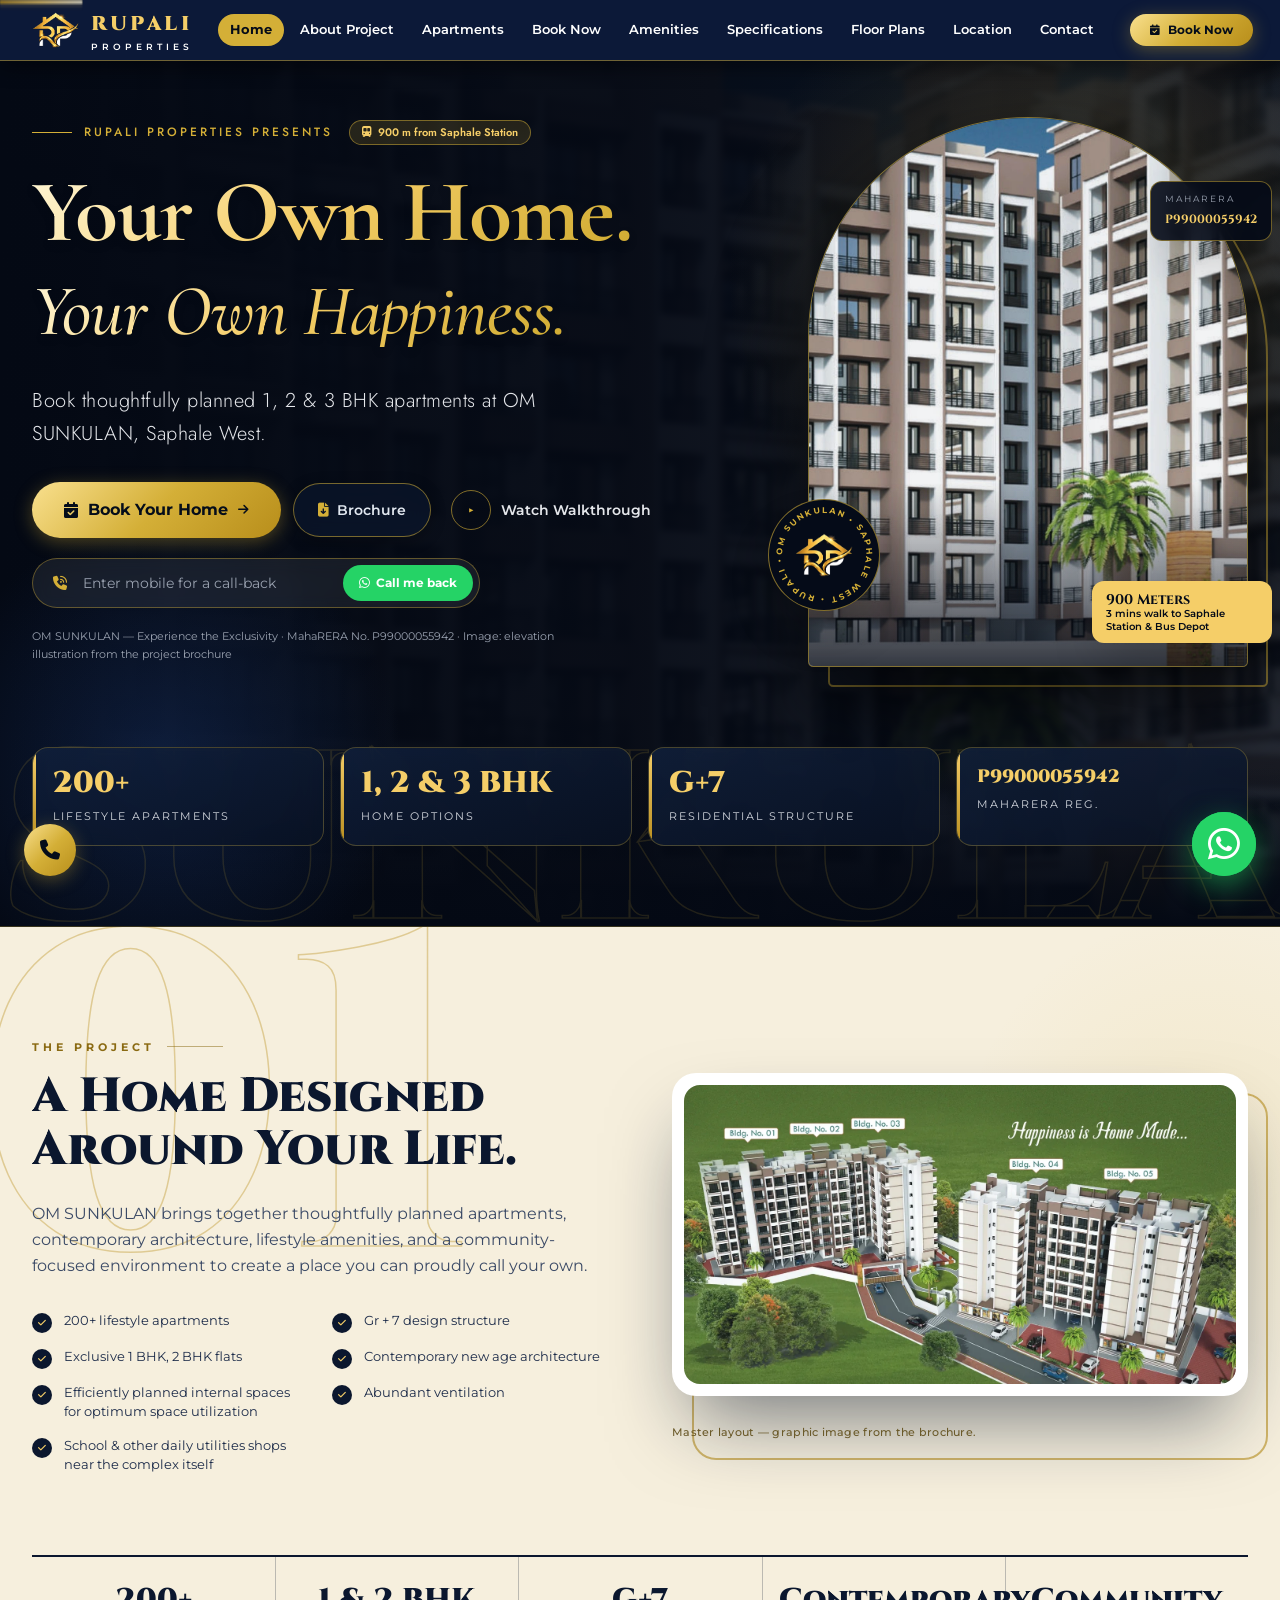
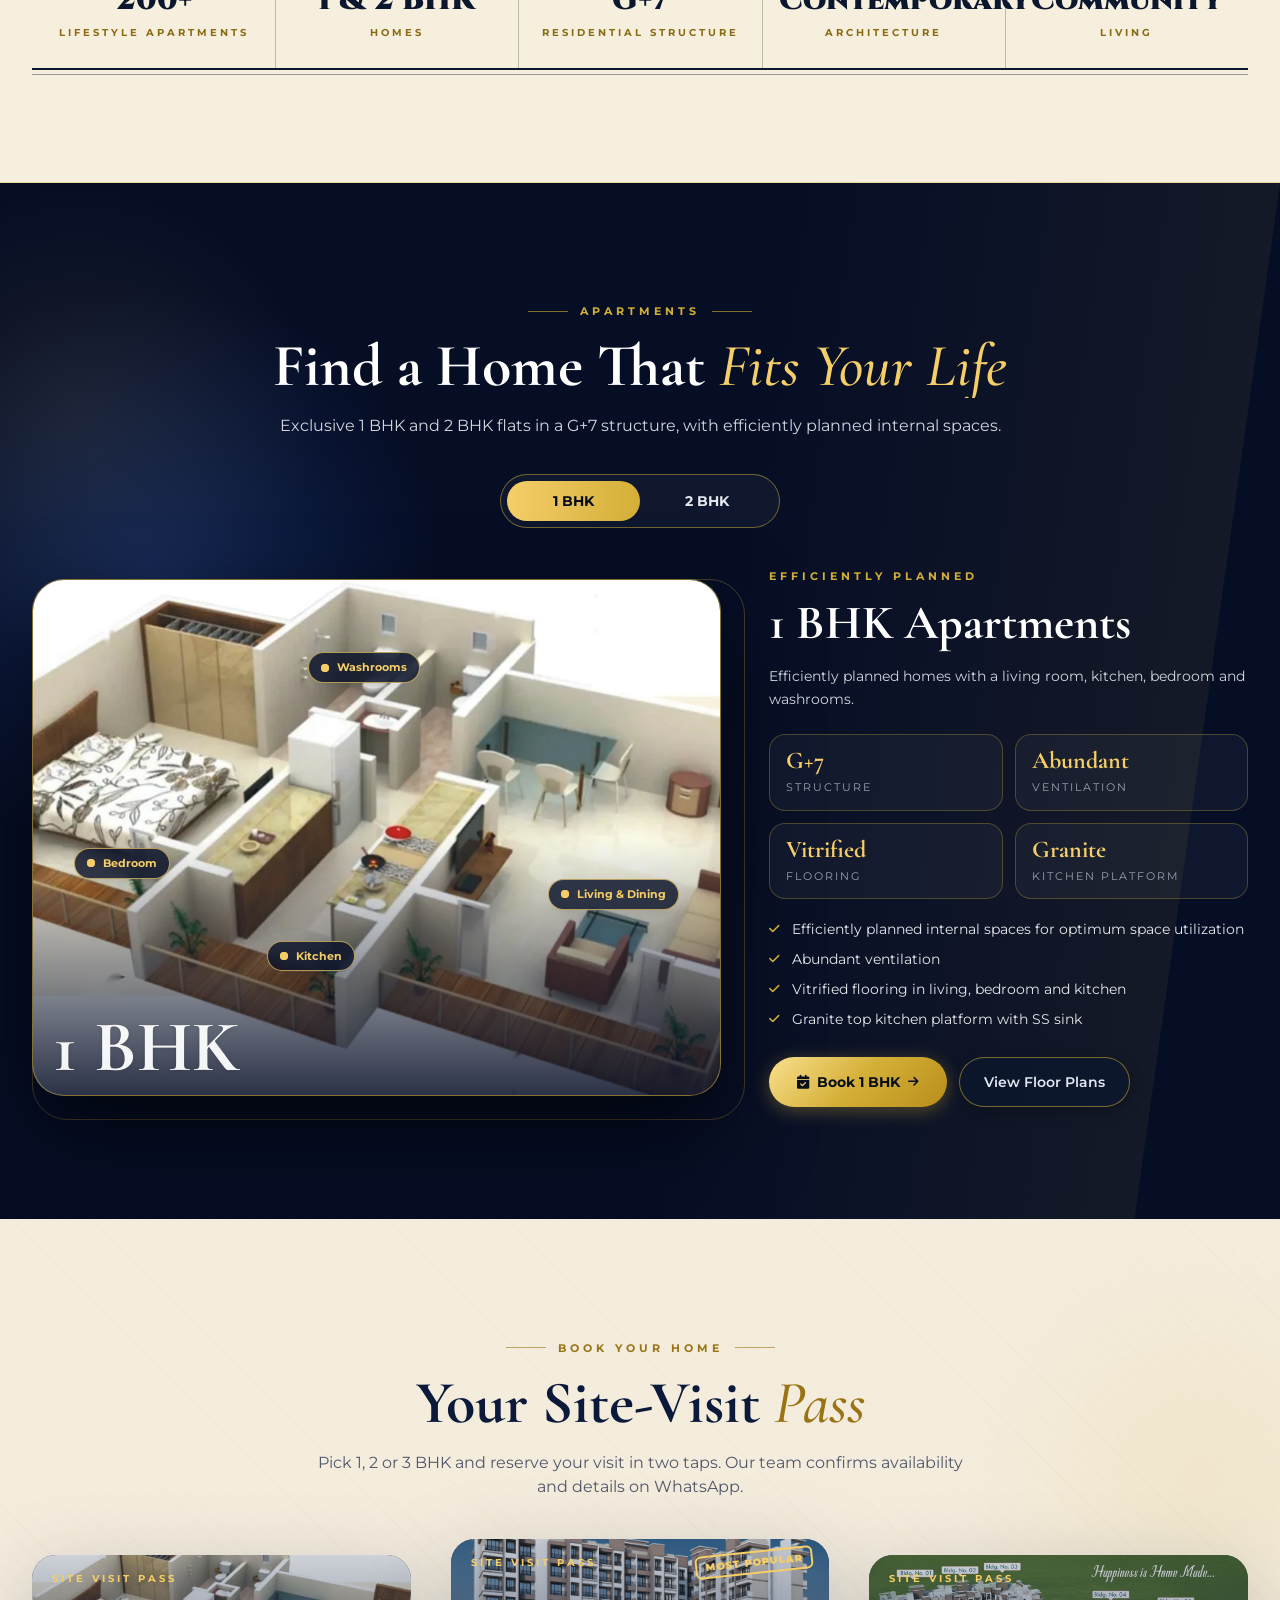
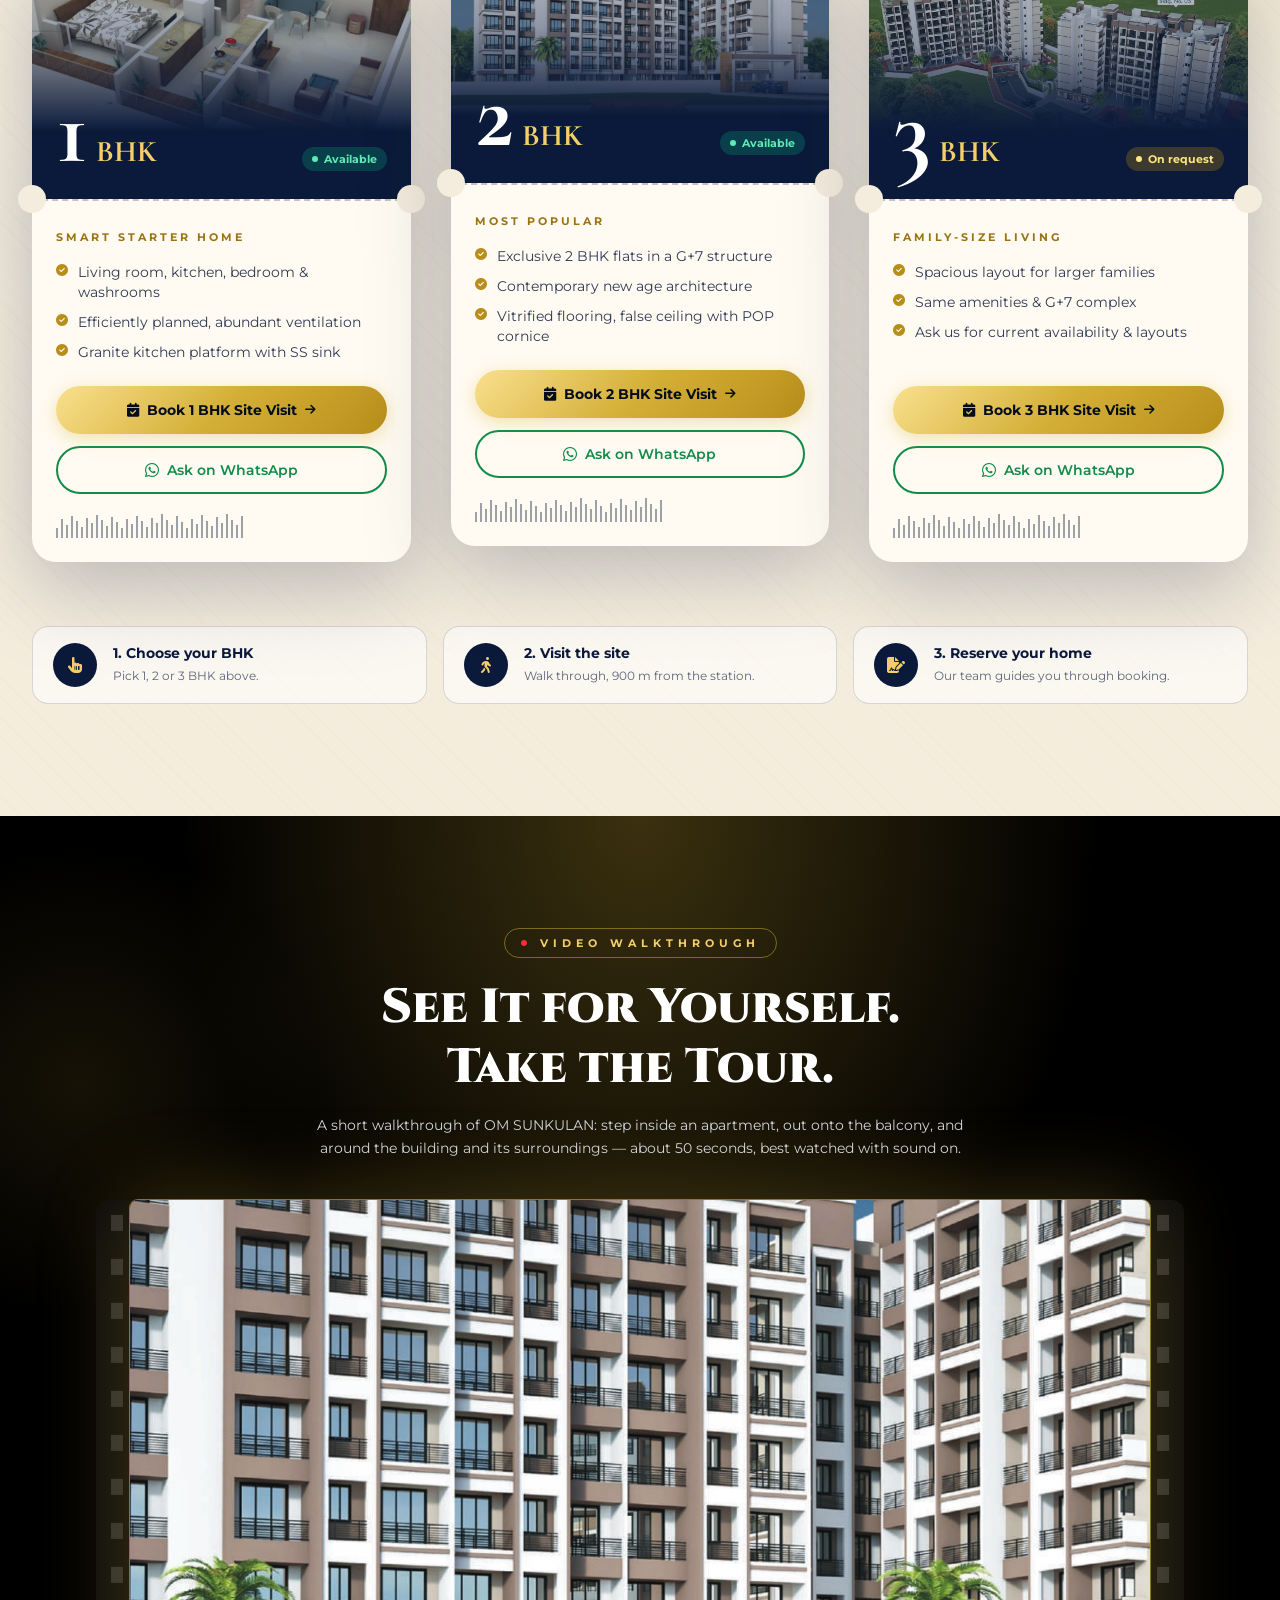
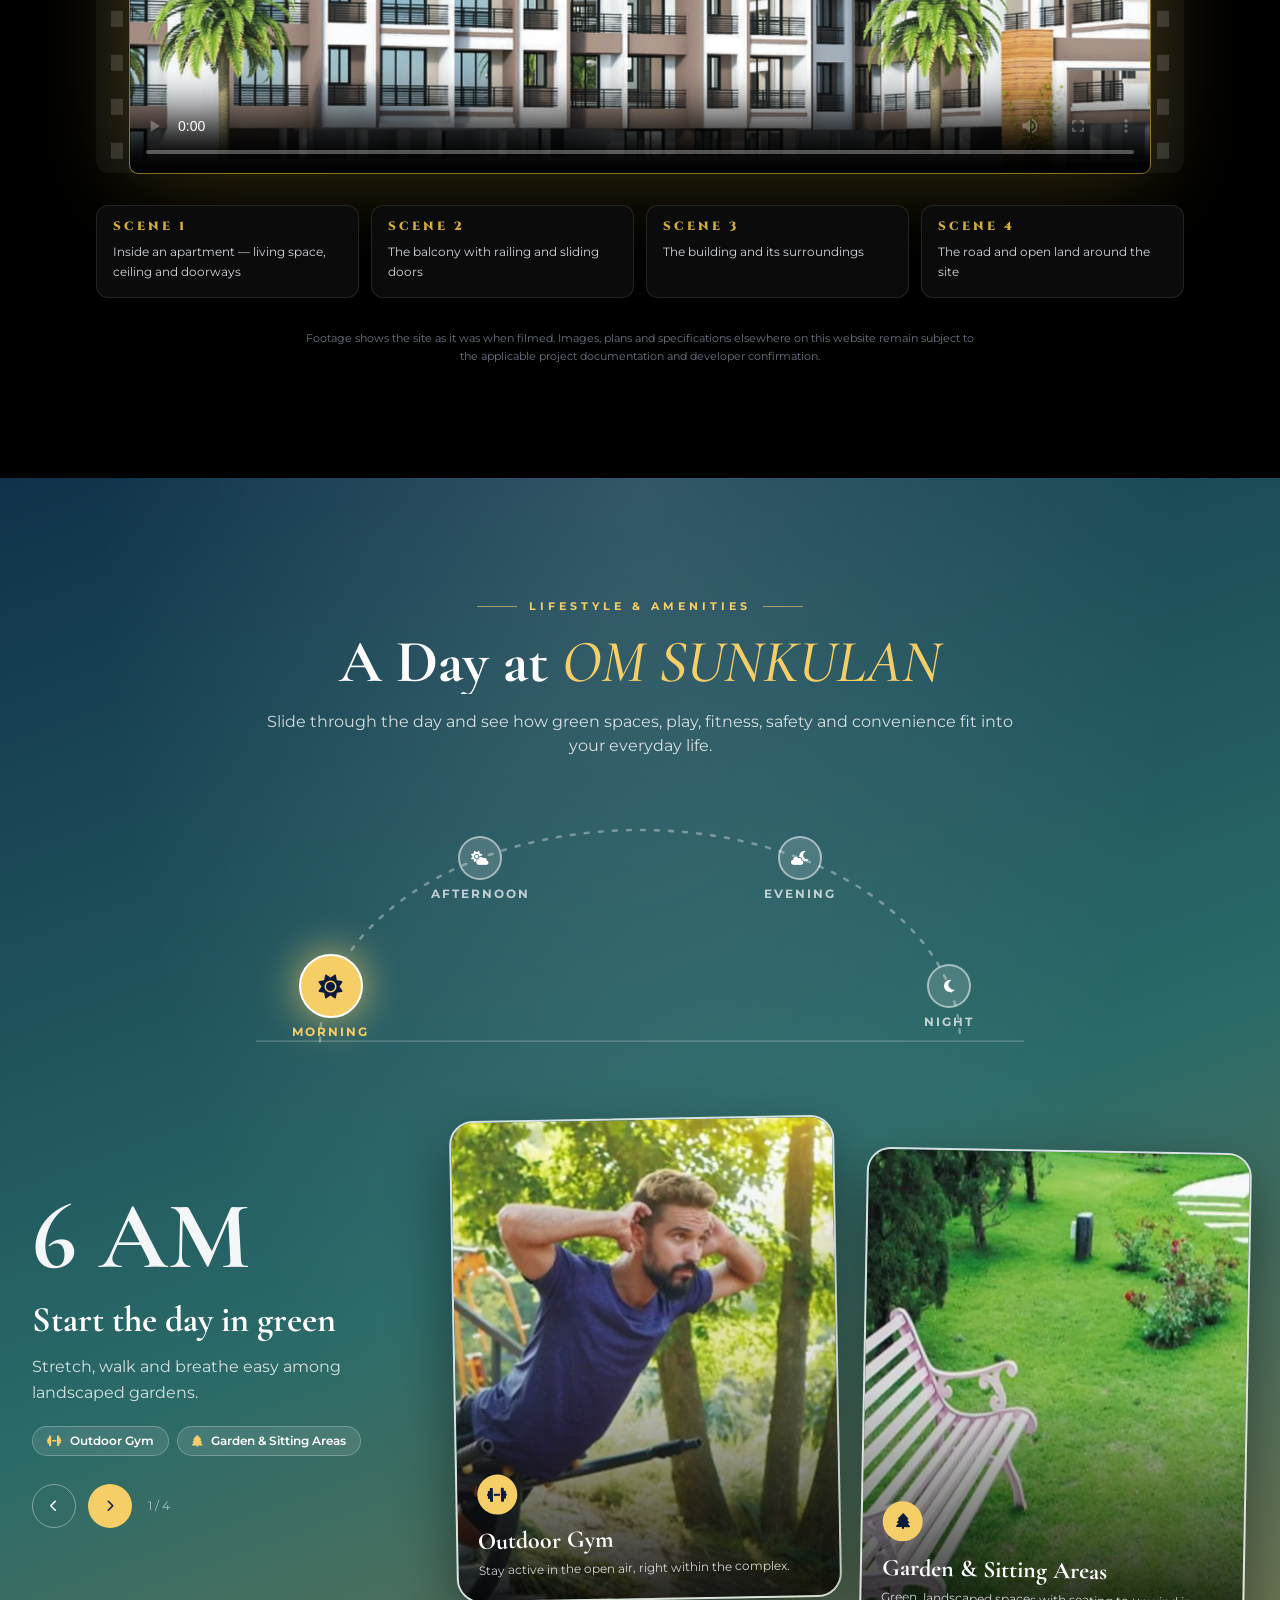
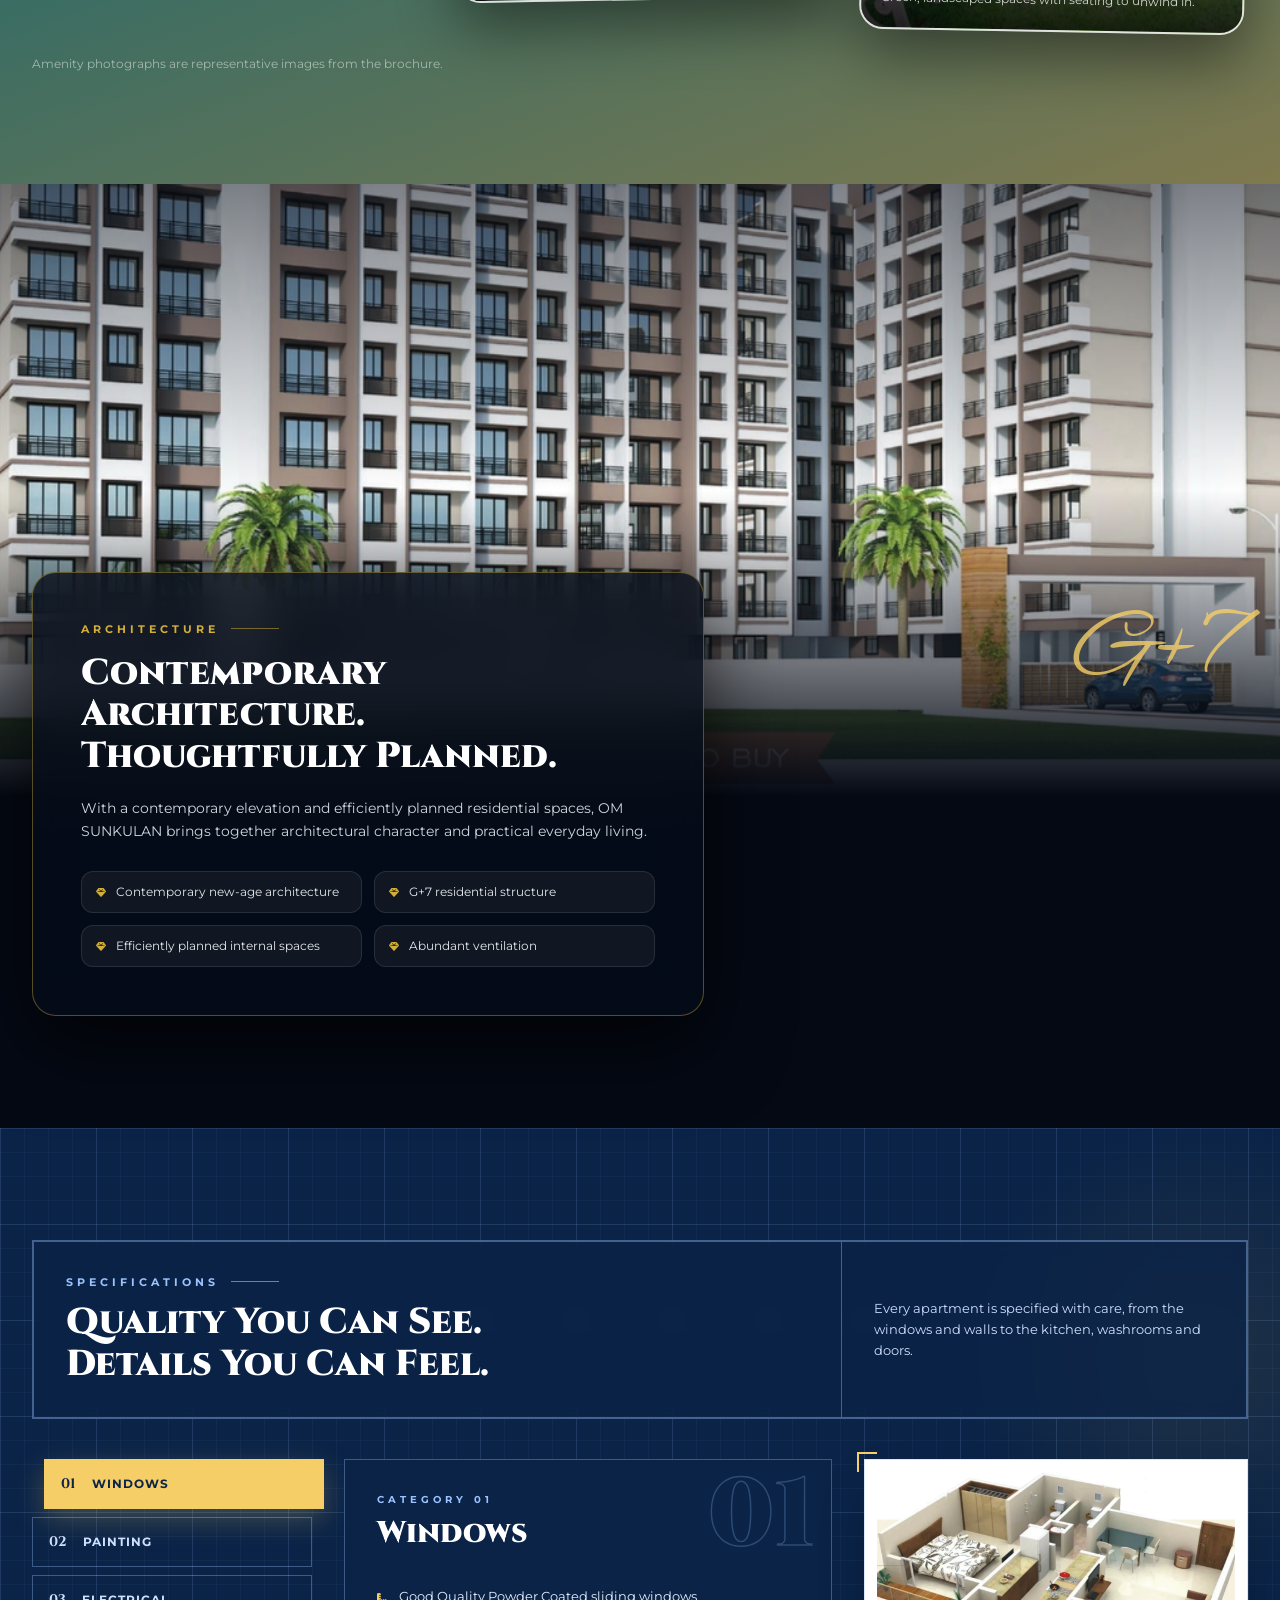
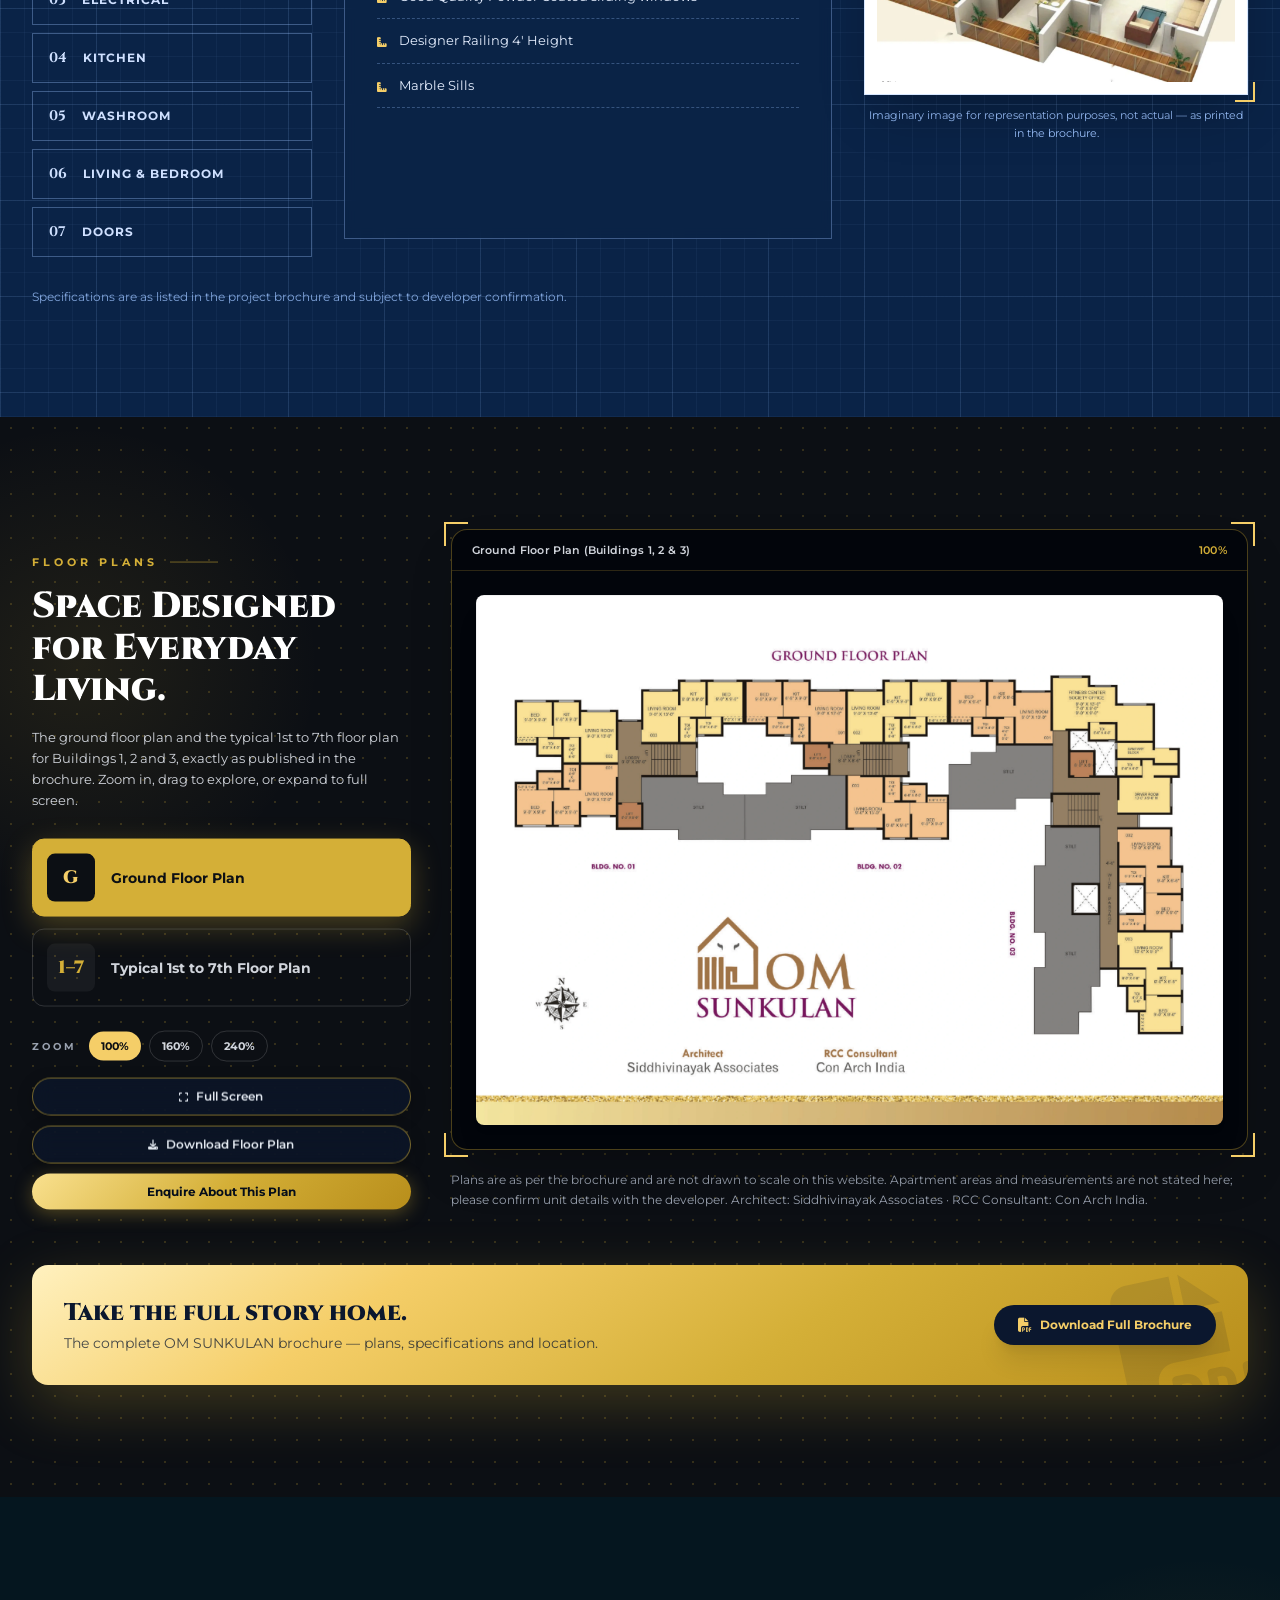
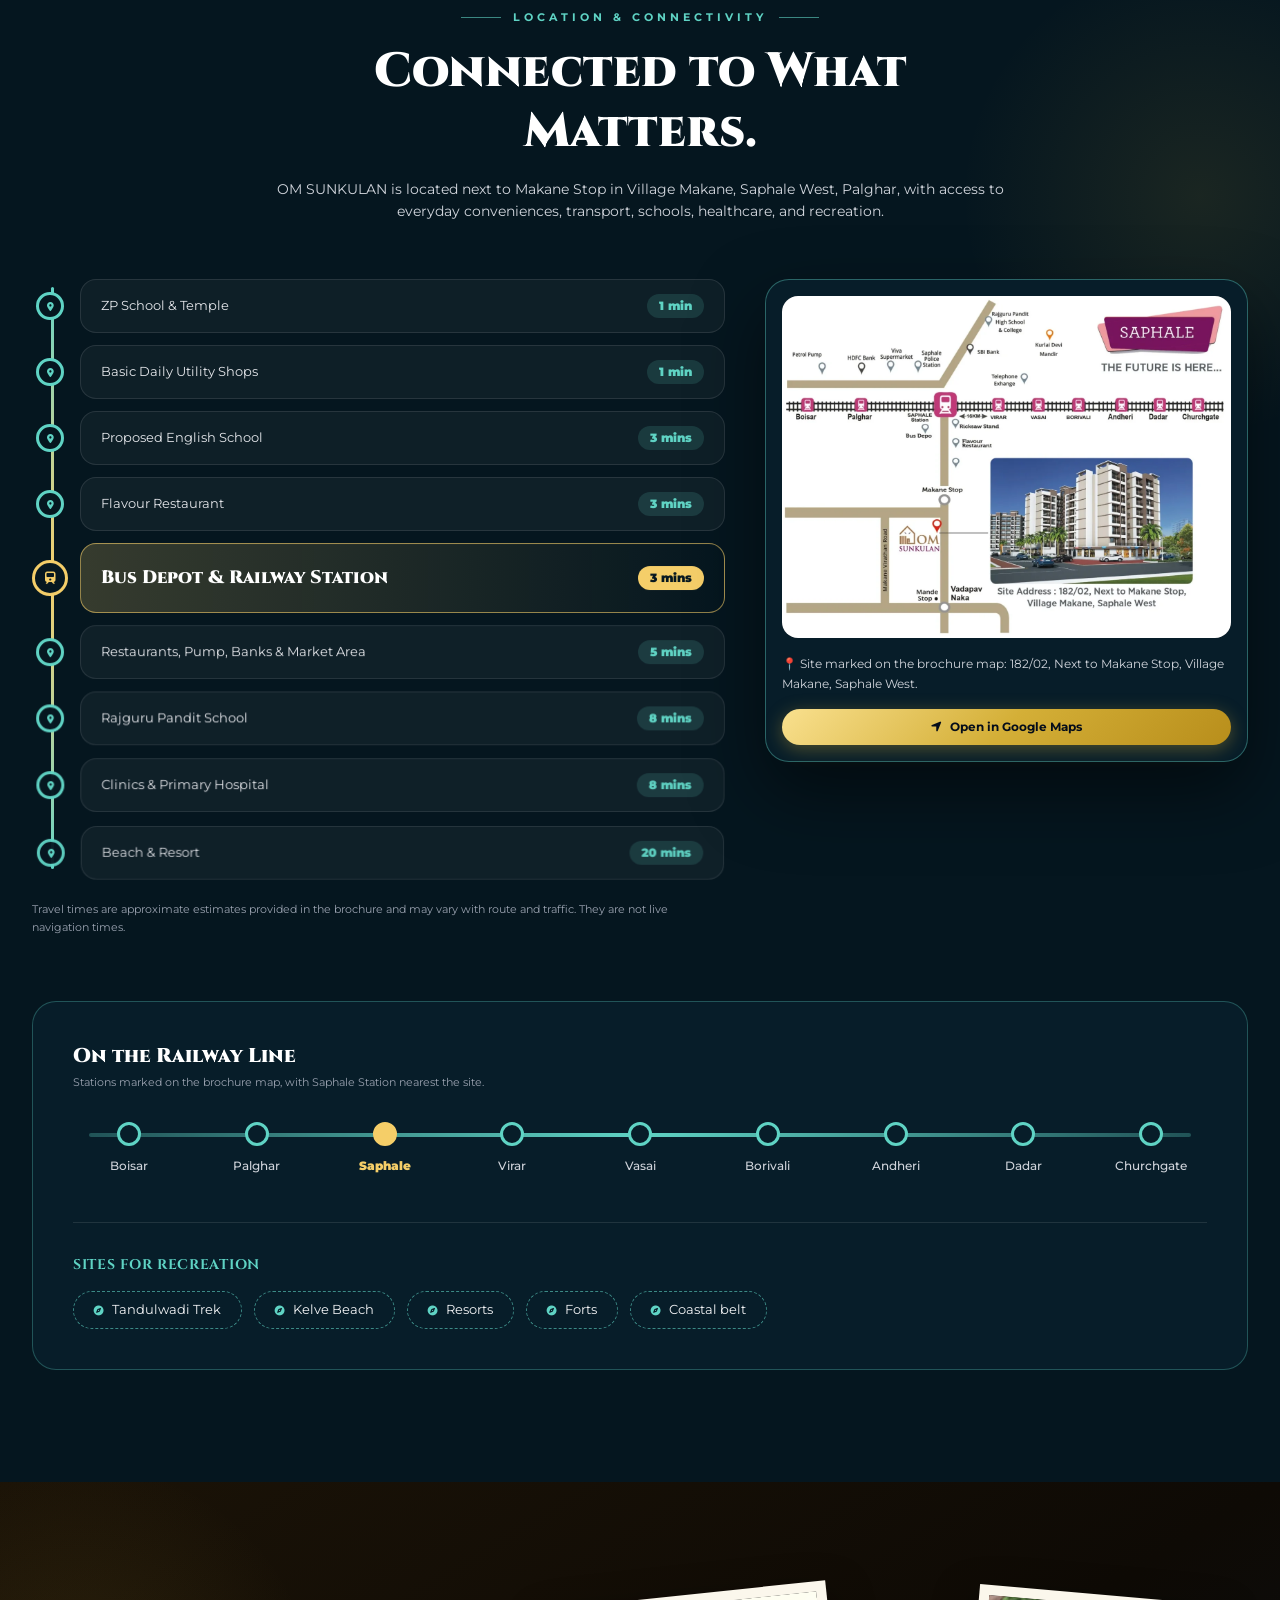
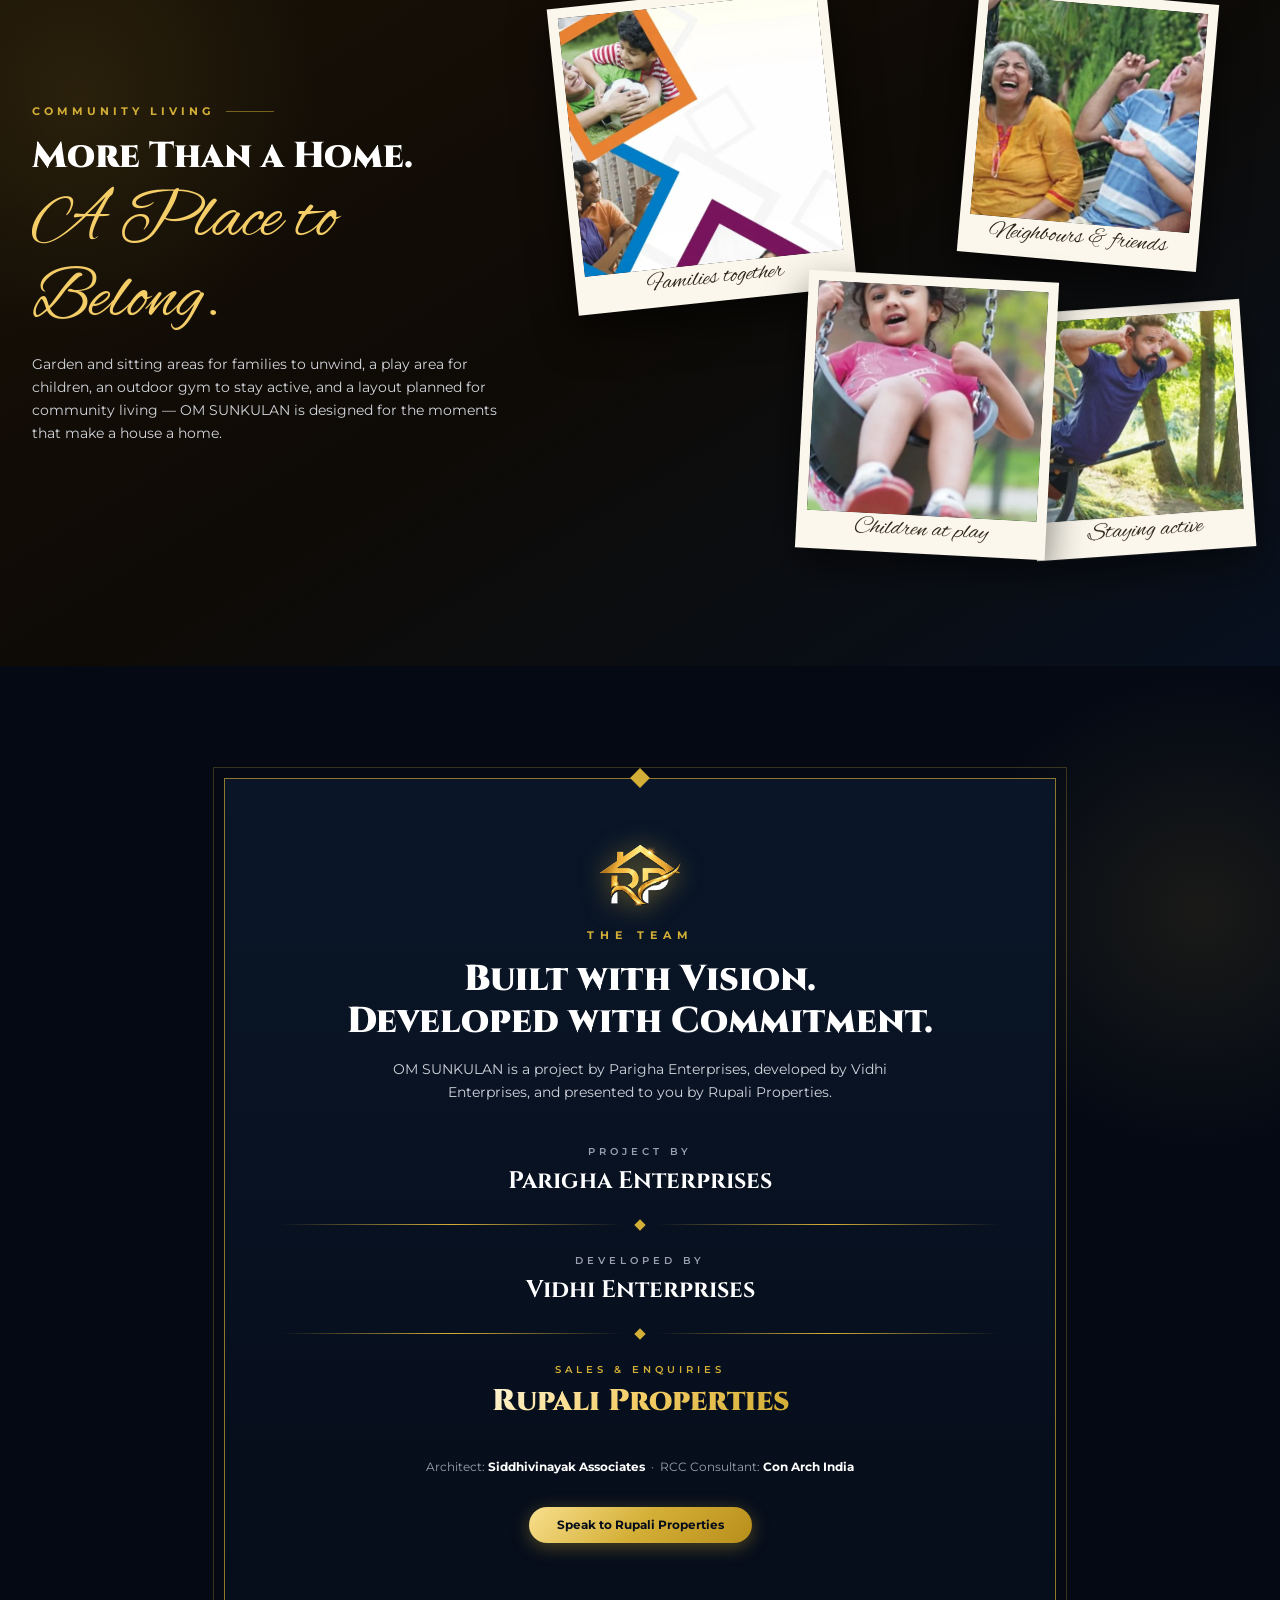
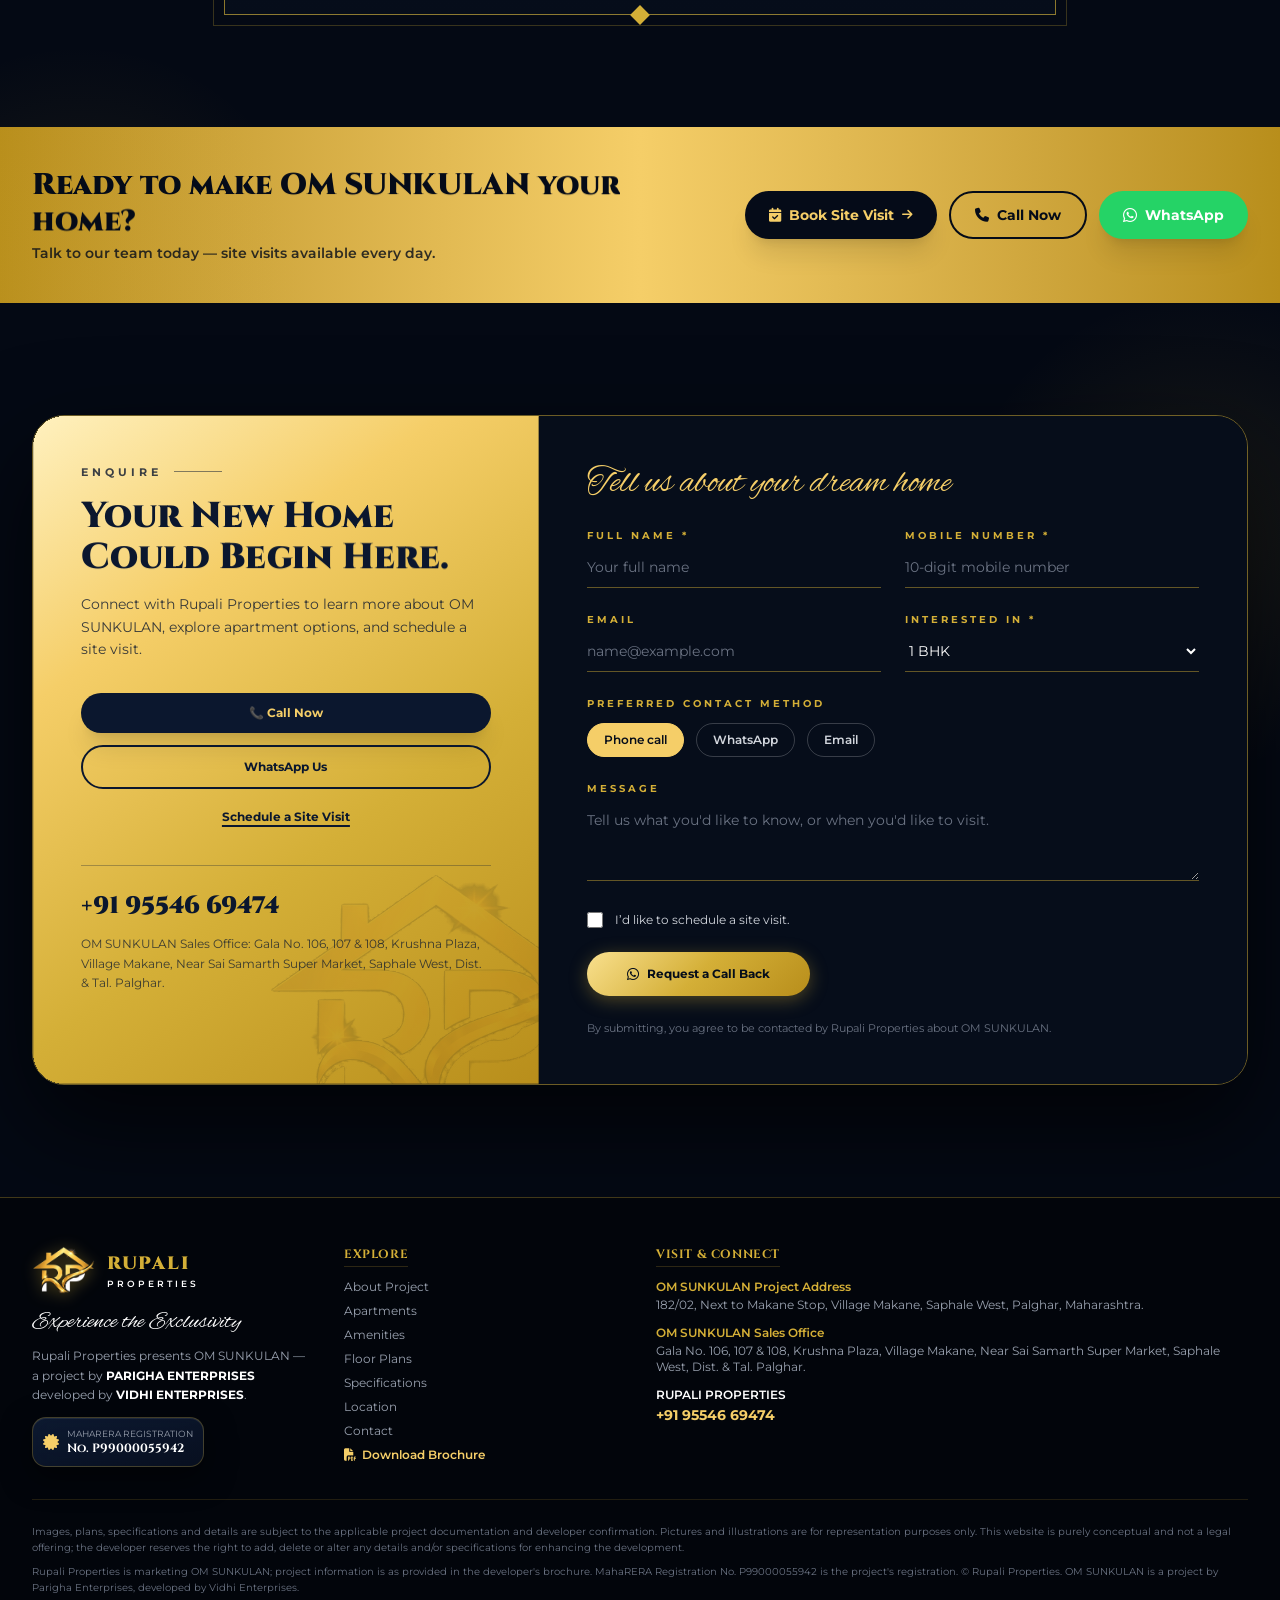
==== commit f49ed199: "fix(layout): Completely remove rogue offset gold border behind master layout and add no-cache header" ====
--- a/index.html
+++ b/index.html
@@ -1,5 +1,5 @@
 <!DOCTYPE html><html lang="en" style="overflow-x:hidden; max-width:100vw;"><head><meta charSet="utf-8"/><meta name="viewport" content="width=device-width, initial-scale=1"/><link rel="preload" as="image" href="./assets/images/rp-emblem-transparent.webp" type="image/webp"/><link rel="preload" as="image" href="./assets/images/hd-pristine-hero-building.webp" type="image/webp" fetchpriority="high"/><style>@layer properties{@supports (((-webkit-hyphens:none)) and (not (margin-trim:block))) or ((-moz-orient:inline) and (not (color:rgb(from red r g b)))){*,:before,:after,::backdrop{--tw-translate-x:0;--tw-translate-y:0;--tw-translate-z:0;--tw-scale-x:1;--tw-scale-y:1;--tw-scale-z:1;--tw-rotate-x:initial;--tw-rotate-y:initial;--tw-rotate-z:initial;--tw-skew-x:initial;--tw-skew-y:initial;--tw-space-y-reverse:0;--tw-border-style:solid;--tw-gradient-position:initial;--tw-gradient-from:#0000;--tw-gradient-via:#0000;--tw-gradient-to:#0000;--tw-gradient-stops:initial;--tw-gradient-via-stops:initial;--tw-gradient-from-position:0%;--tw-gradient-via-position:50%;--tw-gradient-to-position:100%;--tw-leading:initial;--tw-font-weight:initial;--tw-tracking:initial;--tw-shadow:0 0 #0000;--tw-shadow-color:initial;--tw-shadow-alpha:100%;--tw-inset-shadow:0 0 #0000;--tw-inset-shadow-color:initial;--tw-inset-shadow-alpha:100%;--tw-ring-color:initial;--tw-ring-shadow:0 0 #0000;--tw-inset-ring-color:initial;--tw-inset-ring-shadow:0 0 #0000;--tw-ring-inset:initial;--tw-ring-offset-width:0px;--tw-ring-offset-color:#fff;--tw-ring-offset-shadow:0 0 #0000;--tw-blur:initial;--tw-brightness:initial;--tw-contrast:initial;--tw-grayscale:initial;--tw-hue-rotate:initial;--tw-invert:initial;--tw-opacity:initial;--tw-saturate:initial;--tw-sepia:initial;--tw-drop-shadow:initial;--tw-drop-shadow-color:initial;--tw-drop-shadow-alpha:100%;--tw-drop-shadow-size:initial;--tw-backdrop-blur:initial;--tw-backdrop-brightness:initial;--tw-backdrop-contrast:initial;--tw-backdrop-grayscale:initial;--tw-backdrop-hue-rotate:initial;--tw-backdrop-invert:initial;--tw-backdrop-opacity:initial;--tw-backdrop-saturate:initial;--tw-backdrop-sepia:initial;--tw-duration:initial}}}@layer theme{:root,:host{--font-sans:-apple-system, BlinkMacSystemFont, "Segoe UI", Roboto, "Helvetica Neue", "Noto Sans", Arial, sans-serif, "Apple Color Emoji", "Segoe UI Emoji", "Segoe UI Symbol", "Noto Color Emoji";--font-mono:ui-monospace, SFMono-Regular, Menlo, Monaco, Consolas, "Liberation Mono", "Courier New", monospace;--color-red-500:#fb2c36;--color-amber-200:#fee685;--color-amber-400:#fcbb00;--color-emerald-300:#5ee9b5;--color-emerald-400:#00d294;--color-gray-100:#f3f4f6;--color-gray-200:#e5e7eb;--color-gray-300:#d1d5dc;--color-gray-400:#99a1af;--color-gray-500:#6a7282;--color-black:#000;--color-white:#fff;--spacing:.25rem;--container-md:28rem;--container-xl:36rem;--container-2xl:42rem;--container-3xl:48rem;--container-4xl:56rem;--container-5xl:64rem;--container-6xl:72rem;--container-7xl:80rem;--text-xs:.75rem;--text-xs--line-height:calc(1 / .75);--text-sm:.875rem;--text-sm--line-height:calc(1.25 / .875);--text-base:1rem;--text-base--line-height:calc(1.5 / 1);--text-lg:1.125rem;--text-lg--line-height:calc(1.75 / 1.125);--text-xl:1.25rem;--text-xl--line-height:calc(1.75 / 1.25);--text-2xl:1.5rem;--text-2xl--line-height:calc(2 / 1.5);--text-3xl:1.875rem;--text-3xl--line-height:calc(2.25 / 1.875);--text-4xl:2.25rem;--text-4xl--line-height:calc(2.5 / 2.25);--text-5xl:3rem;--text-5xl--line-height:1;--text-6xl:3.75rem;--text-6xl--line-height:1;--text-7xl:4.5rem;--text-7xl--line-height:1;--text-8xl:6rem;--text-8xl--line-height:1;--font-weight-light:300;--font-weight-normal:400;--font-weight-medium:500;--font-weight-semibold:600;--font-weight-bold:700;--font-weight-black:900;--tracking-normal:0em;--tracking-wide:.025em;--tracking-wider:.05em;--tracking-widest:.1em;--leading-tight:1.25;--leading-relaxed:1.625;--radius-md:.375rem;--radius-lg:.5rem;--radius-xl:.75rem;--radius-2xl:1rem;--radius-3xl:1.5rem;--drop-shadow-lg:0 4px 4px #00000026;--blur-sm:8px;--blur-md:12px;--blur-xl:24px;--default-transition-duration:.15s;--default-transition-timing-function:cubic-bezier(.4, 0, .2, 1);--default-font-family:var(--font-sans);--default-mono-font-family:var(--font-mono)}@supports (color:lab(0% 0 0)){:root,:host{--color-red-500:lab(55.4814% 75.0732 48.8528);--color-amber-200:lab(91.7203% -.505269 49.9084);--color-amber-400:lab(80.1641% 16.6016 99.2089);--color-emerald-300:lab(83.9203% -48.7124 13.8849);--color-emerald-400:lab(75.0771% -60.7313 19.4147);--color-gray-100:lab(96.1596% -.0823438 -1.13575);--color-gray-200:lab(91.6229% -.159115 -2.26791);--color-gray-300:lab(85.1236% -.612259 -3.7138);--color-gray-400:lab(65.9269% -.832707 -8.17473);--color-gray-500:lab(47.7841% -.393182 -10.0268)}}}@layer base{*,:after,:before,::backdrop{box-sizing:border-box;border:0 solid;margin:0;padding:0}::file-selector-button{box-sizing:border-box;border:0 solid;margin:0;padding:0}html,:host{-webkit-text-size-adjust:100%;tab-size:4;line-height:1.5;font-family:var(--default-font-family,-apple-system, BlinkMacSystemFont, "Segoe UI", Roboto, "Helvetica Neue", "Noto Sans", Arial, sans-serif, "Apple Color Emoji", "Segoe UI Emoji", "Segoe UI Symbol", "Noto Color Emoji");font-feature-settings:var(--default-font-feature-settings,normal);font-variation-settings:var(--default-font-variation-settings,normal);-webkit-tap-highlight-color:transparent}hr{height:0;color:inherit;border-top-width:1px}abbr:where([title]){-webkit-text-decoration:underline dotted;text-decoration:underline dotted}h1,h2,h3,h4,h5,h6{font-size:inherit;font-weight:inherit}a{color:inherit;-webkit-text-decoration:inherit;-webkit-text-decoration:inherit;-webkit-text-decoration:inherit;-webkit-text-decoration:inherit;text-decoration:inherit}b,strong{font-weight:bolder}code,kbd,samp,pre{font-family:var(--default-mono-font-family,ui-monospace, SFMono-Regular, Menlo, Monaco, Consolas, "Liberation Mono", "Courier New", monospace);font-feature-settings:var(--default-mono-font-feature-settings,normal);font-variation-settings:var(--default-mono-font-variation-settings,normal);font-size:1em}small{font-size:80%}sub,sup{vertical-align:baseline;font-size:75%;line-height:0;position:relative}sub{bottom:-.25em}sup{top:-.5em}table{text-indent:0;border-color:inherit;border-collapse:collapse}:-moz-focusring:where(:not(iframe)){outline:auto}progress{vertical-align:baseline}summary{display:list-item}ol,ul,menu{list-style:none}img,svg,video,canvas,audio,iframe,embed,object{vertical-align:middle;display:block}img,video{max-width:100%;height:auto}button,input,select,optgroup,textarea{font:inherit;font-feature-settings:inherit;font-variation-settings:inherit;letter-spacing:inherit;color:inherit;opacity:1;background-color:#0000;border-radius:0}::file-selector-button{font:inherit;font-feature-settings:inherit;font-variation-settings:inherit;letter-spacing:inherit;color:inherit;opacity:1;background-color:#0000;border-radius:0}:where(select:is([multiple],[size])) optgroup{font-weight:bolder}:where(select:is([multiple],[size])) optgroup option{padding-inline-start:20px}::file-selector-button{margin-inline-end:4px}::placeholder{opacity:1}@supports (not ((-webkit-appearance:-apple-pay-button))) or (contain-intrinsic-size:1px){::placeholder{color:currentColor}@supports (color:color-mix(in lab, red, red)){::placeholder{color:color-mix(in oklab, currentcolor 50%, transparent)}}}textarea{resize:vertical}::-webkit-search-decoration{-webkit-appearance:none}::-webkit-date-and-time-value{min-height:1lh;text-align:inherit}::-webkit-datetime-edit{display:inline-flex}::-webkit-datetime-edit-fields-wrapper{padding:0}::-webkit-datetime-edit{padding-block:0}::-webkit-datetime-edit-year-field{padding-block:0}::-webkit-datetime-edit-month-field{padding-block:0}::-webkit-datetime-edit-day-field{padding-block:0}::-webkit-datetime-edit-hour-field{padding-block:0}::-webkit-datetime-edit-minute-field{padding-block:0}::-webkit-datetime-edit-second-field{padding-block:0}::-webkit-datetime-edit-millisecond-field{padding-block:0}::-webkit-datetime-edit-meridiem-field{padding-block:0}::-webkit-calendar-picker-indicator{line-height:1}:-moz-ui-invalid{box-shadow:none}button,input:where([type=button],[type=reset],[type=submit]){appearance:button}::file-selector-button{appearance:button}::-webkit-inner-spin-button{height:auto}::-webkit-outer-spin-button{height:auto}[hidden]:where(:not([hidden=until-found])){display:none!important}}@layer components;@layer utilities{.pointer-events-none{pointer-events:none}.invisible{visibility:hidden}.visible{visibility:visible}.sr-only{clip-path:inset(50%);white-space:nowrap;border-width:0;width:1px;height:1px;margin:-1px;padding:0;position:absolute;overflow:hidden}.absolute{position:absolute}.fixed{position:fixed}.relative{position:relative}.static{position:static}.sticky{position:sticky}.-inset-3{inset:calc(var(--spacing) * -3)}.-inset-4{inset:calc(var(--spacing) * -4)}.inset-0{inset:0}.inset-x-0{inset-inline:0}.-top-2{top:calc(var(--spacing) * -2)}.-top-3\.5{top:calc(var(--spacing) * -3.5)}.-top-10{top:calc(var(--spacing) * -10)}.-top-32{top:calc(var(--spacing) * -32)}.-top-40{top:calc(var(--spacing) * -40)}.top-0{top:0}.top-1\.5{top:calc(var(--spacing) * 1.5)}.top-1\/2{top:50%}.top-2{top:calc(var(--spacing) * 2)}.top-3{top:calc(var(--spacing) * 3)}.top-4{top:calc(var(--spacing) * 4)}.top-16{top:calc(var(--spacing) * 16)}.top-20{top:calc(var(--spacing) * 20)}.top-\[11px\]{top:11px}.top-\[12\%\]{top:12%}.top-\[14\%\]{top:14%}.top-\[38\%\]{top:38%}.top-\[52\%\]{top:52%}.top-\[58\%\]{top:58%}.top-\[62\%\]{top:62%}.top-\[70\%\]{top:70%}.top-full{top:100%}.-right-2{right:calc(var(--spacing) * -2)}.-right-3\.5{right:calc(var(--spacing) * -3.5)}.-right-4{right:calc(var(--spacing) * -4)}.-right-10{right:calc(var(--spacing) * -10)}.-right-32{right:calc(var(--spacing) * -32)}.-right-40{right:calc(var(--spacing) * -40)}.right-0{right:0}.right-4{right:calc(var(--spacing) * 4)}.right-6{right:calc(var(--spacing) * 6)}.right-\[6\%\]{right:6%}.-bottom-2{bottom:calc(var(--spacing) * -2)}.-bottom-8{bottom:calc(var(--spacing) * -8)}.-bottom-10{bottom:calc(var(--spacing) * -10)}.-bottom-24{bottom:calc(var(--spacing) * -24)}.-bottom-\[7px\]{bottom:-7px}.bottom-0{bottom:0}.bottom-1\.5{bottom:calc(var(--spacing) * 1.5)}.bottom-2{bottom:calc(var(--spacing) * 2)}.bottom-3{bottom:calc(var(--spacing) * 3)}.bottom-4{bottom:calc(var(--spacing) * 4)}.bottom-6{bottom:calc(var(--spacing) * 6)}.bottom-14{bottom:calc(var(--spacing) * 14)}.bottom-24{bottom:calc(var(--spacing) * 24)}.-left-1\/2{left:-50%}.-left-2{left:calc(var(--spacing) * -2)}.-left-3\.5{left:calc(var(--spacing) * -3.5)}.-left-6{left:calc(var(--spacing) * -6)}.-left-10{left:calc(var(--spacing) * -10)}.-left-24{left:calc(var(--spacing) * -24)}.-left-40{left:calc(var(--spacing) * -40)}.left-0{left:0}.left-1\.5{left:calc(var(--spacing) * 1.5)}.left-1\/2{left:50%}.left-2{left:calc(var(--spacing) * 2)}.left-4{left:calc(var(--spacing) * 4)}.left-5{left:calc(var(--spacing) * 5)}.left-6{left:calc(var(--spacing) * 6)}.left-\[6\%\]{left:6%}.left-\[8\%\]{left:8%}.left-\[10\%\]{left:10%}.left-\[15px\]{left:15px}.left-\[34\%\]{left:34%}.left-\[40\%\]{left:40%}.left-\[calc\(50\%\+3px\)\]{left:calc(50% + 3px)}.z-10{z-index:10}.z-20{z-index:20}.z-40{z-index:40}.z-50{z-index:50}.z-\[1\]{z-index:1}.z-\[2\]{z-index:2}.z-\[3\]{z-index:3}.z-\[4\]{z-index:4}.z-\[55\]{z-index:55}.z-\[60\]{z-index:60}.order-1{order:1}.order-2{order:2}.col-span-2{grid-column:span 2/span 2}.row-span-2{grid-row:span 2/span 2}.mx-auto{margin-inline:auto}.-mt-12{margin-top:calc(var(--spacing) * -12)}.-mt-44{margin-top:calc(var(--spacing) * -44)}.mt-0\.5{margin-top:calc(var(--spacing) * .5)}.mt-1{margin-top:var(--spacing)}.mt-1\.5{margin-top:calc(var(--spacing) * 1.5)}.mt-2{margin-top:calc(var(--spacing) * 2)}.mt-2\.5{margin-top:calc(var(--spacing) * 2.5)}.mt-3{margin-top:calc(var(--spacing) * 3)}.mt-4{margin-top:calc(var(--spacing) * 4)}.mt-5{margin-top:calc(var(--spacing) * 5)}.mt-6{margin-top:calc(var(--spacing) * 6)}.mt-7{margin-top:calc(var(--spacing) * 7)}.mt-8{margin-top:calc(var(--spacing) * 8)}.mt-9{margin-top:calc(var(--spacing) * 9)}.mt-10{margin-top:calc(var(--spacing) * 10)}.mt-12{margin-top:calc(var(--spacing) * 12)}.mt-14{margin-top:calc(var(--spacing) * 14)}.mt-16{margin-top:calc(var(--spacing) * 16)}.mr-1{margin-right:var(--spacing)}.mr-1\.5{margin-right:calc(var(--spacing) * 1.5)}.mr-2{margin-right:calc(var(--spacing) * 2)}.-mb-1{margin-bottom:calc(var(--spacing) * -1)}.mb-1{margin-bottom:var(--spacing)}.mb-1\.5{margin-bottom:calc(var(--spacing) * 1.5)}.mb-2{margin-bottom:calc(var(--spacing) * 2)}.mb-3{margin-bottom:calc(var(--spacing) * 3)}.mb-4{margin-bottom:calc(var(--spacing) * 4)}.mb-5{margin-bottom:calc(var(--spacing) * 5)}.mb-6{margin-bottom:calc(var(--spacing) * 6)}.mb-7{margin-bottom:calc(var(--spacing) * 7)}.mb-8{margin-bottom:calc(var(--spacing) * 8)}.mb-10{margin-bottom:calc(var(--spacing) * 10)}.mb-14{margin-bottom:calc(var(--spacing) * 14)}.ml-1{margin-left:var(--spacing)}.ml-2{margin-left:calc(var(--spacing) * 2)}.block{display:block}.flex{display:flex}.grid{display:grid}.hidden{display:none}.inline-block{display:inline-block}.inline-flex{display:inline-flex}.table{display:table}.aspect-16\/9{aspect-ratio:16/9}.aspect-\[3\/1\]{aspect-ratio:3}.aspect-\[4\/3\]{aspect-ratio:4/3}.aspect-\[4\/5\]{aspect-ratio:4/5}.aspect-square{aspect-ratio:1}.h-0{height:0}.h-1{height:var(--spacing)}.h-1\.5{height:calc(var(--spacing) * 1.5)}.h-1\/3{height:33.3333%}.h-2{height:calc(var(--spacing) * 2)}.h-4{height:calc(var(--spacing) * 4)}.h-5{height:calc(var(--spacing) * 5)}.h-6{height:calc(var(--spacing) * 6)}.h-7{height:calc(var(--spacing) * 7)}.h-8{height:calc(var(--spacing) * 8)}.h-9{height:calc(var(--spacing) * 9)}.h-10{height:calc(var(--spacing) * 10)}.h-11{height:calc(var(--spacing) * 11)}.h-12{height:calc(var(--spacing) * 12)}.h-13{height:calc(var(--spacing) * 13)}.h-14{height:calc(var(--spacing) * 14)}.h-16{height:calc(var(--spacing) * 16)}.h-24{height:calc(var(--spacing) * 24)}.h-40{height:calc(var(--spacing) * 40)}.h-44{height:calc(var(--spacing) * 44)}.h-\[1px\]{height:1px}.h-\[2px\]{height:2px}.h-\[3px\]{height:3px}.h-\[52px\]{height:52px}.h-\[60px\]{height:60px}.h-\[68vh\]{height:68vh}.h-\[128\%\]{height:128%}.h-\[130\%\]{height:130%}.h-\[420px\]{height:420px}.h-\[520px\]{height:520px}.h-\[620px\]{height:620px}.h-\[640px\]{height:640px}.h-\[760px\]{height:760px}.h-auto{height:auto}.h-full{height:100%}.h-px{height:1px}.max-h-\[70vh\]{max-height:70vh}.max-h-\[80vh\]{max-height:80vh}.min-h-\[380px\]{min-height:380px}.min-h-\[420px\]{min-height:420px}.min-h-\[460px\]{min-height:460px}.min-h-screen{min-height:100vh}.w-1\.5{width:calc(var(--spacing) * 1.5)}.w-1\/3{width:33.3333%}.w-2{width:calc(var(--spacing) * 2)}.w-4{width:calc(var(--spacing) * 4)}.w-5{width:calc(var(--spacing) * 5)}.w-6{width:calc(var(--spacing) * 6)}.w-7{width:calc(var(--spacing) * 7)}.w-9{width:calc(var(--spacing) * 9)}.w-10{width:calc(var(--spacing) * 10)}.w-11{width:calc(var(--spacing) * 11)}.w-12{width:calc(var(--spacing) * 12)}.w-13{width:calc(var(--spacing) * 13)}.w-14{width:calc(var(--spacing) * 14)}.w-20{width:calc(var(--spacing) * 20)}.w-24{width:calc(var(--spacing) * 24)}.w-56{width:calc(var(--spacing) * 56)}.w-72{width:calc(var(--spacing) * 72)}.w-\[2px\]{width:2px}.w-\[3px\]{width:3px}.w-\[38\%\]{width:38%}.w-\[280px\]{width:280px}.w-\[420px\]{width:420px}.w-\[520px\]{width:520px}.w-\[620px\]{width:620px}.w-\[760px\]{width:760px}.w-\[1000px\]{width:1000px}.w-\[calc\(50\%-6px\)\]{width:calc(50% - 6px)}.w-auto{width:auto}.w-full{width:100%}.max-w-2xl{max-width:var(--container-2xl)}.max-w-3xl{max-width:var(--container-3xl)}.max-w-4xl{max-width:var(--container-4xl)}.max-w-5xl{max-width:var(--container-5xl)}.max-w-6xl{max-width:var(--container-6xl)}.max-w-7xl{max-width:var(--container-7xl)}.max-w-\[180px\]{max-width:180px}.max-w-\[400px\]{max-width:400px}.max-w-full{max-width:100%}.max-w-md{max-width:var(--container-md)}.max-w-none{max-width:none}.max-w-xl{max-width:var(--container-xl)}.min-w-0{min-width:0}.min-w-\[760px\]{min-width:760px}.flex-1{flex:1}.shrink-0{flex-shrink:0}.origin-left{transform-origin:0}.origin-top-right{transform-origin:100% 0}.-translate-x-1\/2{--tw-translate-x:calc(calc(1 / 2 * 100%) * -1);translate:var(--tw-translate-x) var(--tw-translate-y)}.translate-x-3{--tw-translate-x:calc(var(--spacing) * 3);translate:var(--tw-translate-x) var(--tw-translate-y)}.translate-x-4{--tw-translate-x:calc(var(--spacing) * 4);translate:var(--tw-translate-x) var(--tw-translate-y)}.translate-x-5{--tw-translate-x:calc(var(--spacing) * 5);translate:var(--tw-translate-x) var(--tw-translate-y)}.-translate-y-1\/2{--tw-translate-y:calc(calc(1 / 2 * 100%) * -1);translate:var(--tw-translate-x) var(--tw-translate-y)}.translate-y-0{--tw-translate-y:0px;translate:var(--tw-translate-x) var(--tw-translate-y)}.translate-y-3{--tw-translate-y:calc(var(--spacing) * 3);translate:var(--tw-translate-x) var(--tw-translate-y)}.translate-y-4{--tw-translate-y:calc(var(--spacing) * 4);translate:var(--tw-translate-x) var(--tw-translate-y)}.translate-y-5{--tw-translate-y:calc(var(--spacing) * 5);translate:var(--tw-translate-x) var(--tw-translate-y)}.translate-y-6{--tw-translate-y:calc(var(--spacing) * 6);translate:var(--tw-translate-x) var(--tw-translate-y)}.scale-100{--tw-scale-x:100%;--tw-scale-y:100%;--tw-scale-z:100%;scale:var(--tw-scale-x) var(--tw-scale-y)}.scale-110{--tw-scale-x:110%;--tw-scale-y:110%;--tw-scale-z:110%;scale:var(--tw-scale-x) var(--tw-scale-y)}.scale-x-0{--tw-scale-x:0%;scale:var(--tw-scale-x) var(--tw-scale-y)}.-rotate-6{rotate:-6deg}.-rotate-12{rotate:-12deg}.-skew-x-12{--tw-skew-x:skewX(calc(12deg * -1));transform:var(--tw-rotate-x, ) var(--tw-rotate-y, ) var(--tw-rotate-z, ) var(--tw-skew-x, ) var(--tw-skew-y, )}.skew-x-\[-8deg\]{--tw-skew-x:skewX(-8deg);transform:var(--tw-rotate-x, ) var(--tw-rotate-y, ) var(--tw-rotate-z, ) var(--tw-skew-x, ) var(--tw-skew-y, )}.transform{transform:var(--tw-rotate-x, ) var(--tw-rotate-y, ) var(--tw-rotate-z, ) var(--tw-skew-x, ) var(--tw-skew-y, )}.cursor-pointer{cursor:pointer}.cursor-zoom-in{cursor:zoom-in}.grid-cols-1{grid-template-columns:repeat(1,minmax(0,1fr))}.grid-cols-2{grid-template-columns:repeat(2,minmax(0,1fr))}.flex-col{flex-direction:column}.flex-wrap{flex-wrap:wrap}.items-baseline{align-items:baseline}.items-center{align-items:center}.items-end{align-items:flex-end}.items-start{align-items:flex-start}.items-stretch{align-items:stretch}.justify-between{justify-content:space-between}.justify-center{justify-content:center}.gap-0{gap:0}.gap-1{gap:var(--spacing)}.gap-1\.5{gap:calc(var(--spacing) * 1.5)}.gap-2{gap:calc(var(--spacing) * 2)}.gap-2\.5{gap:calc(var(--spacing) * 2.5)}.gap-3{gap:calc(var(--spacing) * 3)}.gap-4{gap:calc(var(--spacing) * 4)}.gap-5{gap:calc(var(--spacing) * 5)}.gap-6{gap:calc(var(--spacing) * 6)}.gap-8{gap:calc(var(--spacing) * 8)}.gap-10{gap:calc(var(--spacing) * 10)}.gap-12{gap:calc(var(--spacing) * 12)}.gap-14{gap:calc(var(--spacing) * 14)}.gap-\[3px\]{gap:3px}.gap-\[5px\]{gap:5px}:where(.space-y-0>:not(:last-child)){--tw-space-y-reverse:0;margin-block:0}:where(.space-y-1\.5>:not(:last-child)){--tw-space-y-reverse:0;margin-block-start:calc(calc(var(--spacing) * 1.5) * var(--tw-space-y-reverse));margin-block-end:calc(calc(var(--spacing) * 1.5) * calc(1 - var(--tw-space-y-reverse)))}:where(.space-y-2>:not(:last-child)){--tw-space-y-reverse:0;margin-block-start:calc(calc(var(--spacing) * 2) * var(--tw-space-y-reverse));margin-block-end:calc(calc(var(--spacing) * 2) * calc(1 - var(--tw-space-y-reverse)))}:where(.space-y-2\.5>:not(:last-child)){--tw-space-y-reverse:0;margin-block-start:calc(calc(var(--spacing) * 2.5) * var(--tw-space-y-reverse));margin-block-end:calc(calc(var(--spacing) * 2.5) * calc(1 - var(--tw-space-y-reverse)))}:where(.space-y-3>:not(:last-child)){--tw-space-y-reverse:0;margin-block-start:calc(calc(var(--spacing) * 3) * var(--tw-space-y-reverse));margin-block-end:calc(calc(var(--spacing) * 3) * calc(1 - var(--tw-space-y-reverse)))}:where(.space-y-6>:not(:last-child)){--tw-space-y-reverse:0;margin-block-start:calc(calc(var(--spacing) * 6) * var(--tw-space-y-reverse));margin-block-end:calc(calc(var(--spacing) * 6) * calc(1 - var(--tw-space-y-reverse)))}.gap-x-6{column-gap:calc(var(--spacing) * 6)}.gap-y-3\.5{row-gap:calc(var(--spacing) * 3.5)}.self-start{align-self:flex-start}.overflow-auto{overflow:auto}.overflow-hidden{overflow:hidden}.overflow-x-auto{overflow-x:auto}.overflow-y-auto{overflow-y:auto}.rounded{border-radius:.25rem}.rounded-2xl{border-radius:var(--radius-2xl)}.rounded-3xl{border-radius:var(--radius-3xl)}.rounded-\[2\.2rem\]{border-radius:2.2rem}.rounded-\[2rem\]{border-radius:2rem}.rounded-full{border-radius:2147483647px}.rounded-lg{border-radius:var(--radius-lg)}.rounded-md{border-radius:var(--radius-md)}.rounded-xl{border-radius:var(--radius-xl)}.rounded-t-3xl{border-top-left-radius:var(--radius-3xl);border-top-right-radius:var(--radius-3xl)}.rounded-t-\[999px\]{border-top-left-radius:999px;border-top-right-radius:999px}.rounded-b-3xl{border-bottom-right-radius:var(--radius-3xl);border-bottom-left-radius:var(--radius-3xl)}.border{border-style:var(--tw-border-style);border-width:1px}.border-0{border-style:var(--tw-border-style);border-width:0}.border-2{border-style:var(--tw-border-style);border-width:2px}.border-\[3px\]{border-style:var(--tw-border-style);border-width:3px}.border-y-2{border-block-style:var(--tw-border-style);border-block-width:2px}.border-t{border-top-style:var(--tw-border-style);border-top-width:1px}.border-t-2{border-top-style:var(--tw-border-style);border-top-width:2px}.border-r-2{border-right-style:var(--tw-border-style);border-right-width:2px}.border-b{border-bottom-style:var(--tw-border-style);border-bottom-width:1px}.border-b-2{border-bottom-style:var(--tw-border-style);border-bottom-width:2px}.border-l-2{border-left-style:var(--tw-border-style);border-left-width:2px}.border-dashed{--tw-border-style:dashed;border-style:dashed}.border-\[\#0B1A3A\]\/15{border-color:#0b1a3a26;border-color:lab(9.57327% 3.97797 -23.0833/.15)}.border-\[\#0B1A3A\]\/25{border-color:#0b1a3a40;border-color:lab(9.57327% 3.97797 -23.0833/.25)}.border-\[\#0B172E\]{border-color:#0b172e}.border-\[\#0B172E\]\/25{border-color:#0b172e40;border-color:lab(7.71705% 1.73464 -17.3619/.25)}.border-\[\#0B172E\]\/30{border-color:#0b172e4d;border-color:lab(7.71705% 1.73464 -17.3619/.3)}.border-\[\#0B172E\]\/40{border-color:#0b172e66;border-color:lab(7.71705% 1.73464 -17.3619/.4)}.border-\[\#5FD3C4\]{border-color:#5fd3c4}.border-\[\#5FD3C4\]\/30{border-color:#5fd3c44d;border-color:lab(77.6328% -37.0893 -3.05383/.3)}.border-\[\#5FD3C4\]\/40{border-color:#5fd3c466;border-color:lab(77.6328% -37.0893 -3.05383/.4)}.border-\[\#5FD3C4\]\/60{border-color:#5fd3c499;border-color:lab(77.6328% -37.0893 -3.05383/.6)}.border-\[\#9CC3FF\]\/30{border-color:#9cc3ff4d;border-color:lab(77.627% -2.34878 -34.1632/.3)}.border-\[\#9CC3FF\]\/35{border-color:#9cc3ff59;border-color:lab(77.627% -2.34878 -34.1632/.35)}.border-\[\#9CC3FF\]\/40{border-color:#9cc3ff66;border-color:lab(77.627% -2.34878 -34.1632/.4)}.border-\[\#25D366\]{border-color:#25d366}.border-\[\#050B18\]{border-color:#050b18}.border-\[\#128C4A\]{border-color:#128c4a}.border-\[\#B88E1B\]\/60{border-color:#b88e1b99;border-color:lab(61.7599% 9.09546 60.6835/.6)}.border-\[\#D4AF37\]{border-color:#d4af37}.border-\[\#D4AF37\]\/15{border-color:#d4af3726;border-color:lab(73.2933% 5.13336 62.8198/.15)}.border-\[\#D4AF37\]\/20{border-color:#d4af3733;border-color:lab(73.2933% 5.13336 62.8198/.2)}.border-\[\#D4AF37\]\/25{border-color:#d4af3740;border-color:lab(73.2933% 5.13336 62.8198/.25)}.border-\[\#D4AF37\]\/30{border-color:#d4af374d;border-color:lab(73.2933% 5.13336 62.8198/.3)}.border-\[\#D4AF37\]\/35{border-color:#d4af3759;border-color:lab(73.2933% 5.13336 62.8198/.35)}.border-\[\#D4AF37\]\/40{border-color:#d4af3766;border-color:lab(73.2933% 5.13336 62.8198/.4)}.border-\[\#D4AF37\]\/45{border-color:#d4af3773;border-color:lab(73.2933% 5.13336 62.8198/.45)}.border-\[\#D4AF37\]\/50{border-color:#d4af3780;border-color:lab(73.2933% 5.13336 62.8198/.5)}.border-\[\#D4AF37\]\/55{border-color:#d4af378c;border-color:lab(73.2933% 5.13336 62.8198/.55)}.border-\[\#D4AF37\]\/60{border-color:#d4af3799;border-color:lab(73.2933% 5.13336 62.8198/.6)}.border-\[\#F5CE68\]{border-color:#f5ce68}.border-\[\#F5CE68\]\/60{border-color:#f5ce6899;border-color:lab(84.6904% 5.66727 55.1354/.6)}.border-\[\#F5CE68\]\/70{border-color:#f5ce68b3;border-color:lab(84.6904% 5.66727 55.1354/.7)}.border-white{border-color:var(--color-white)}.border-white\/10{border-color:#ffffff1a}@supports (color:color-mix(in lab, red, red)){.border-white\/10{border-color:color-mix(in oklab, var(--color-white) 10%, transparent)}}.border-white\/15{border-color:#ffffff26}@supports (color:color-mix(in lab, red, red)){.border-white\/15{border-color:color-mix(in oklab, var(--color-white) 15%, transparent)}}.border-white\/20{border-color:#fff3}@supports (color:color-mix(in lab, red, red)){.border-white\/20{border-color:color-mix(in oklab, var(--color-white) 20%, transparent)}}.border-white\/25{border-color:#ffffff40}@supports (color:color-mix(in lab, red, red)){.border-white\/25{border-color:color-mix(in oklab, var(--color-white) 25%, transparent)}}.border-white\/40{border-color:#fff6}@supports (color:color-mix(in lab, red, red)){.border-white\/40{border-color:color-mix(in oklab, var(--color-white) 40%, transparent)}}.border-white\/50{border-color:#ffffff80}@supports (color:color-mix(in lab, red, red)){.border-white\/50{border-color:color-mix(in oklab, var(--color-white) 50%, transparent)}}.border-white\/80{border-color:#fffc}@supports (color:color-mix(in lab, red, red)){.border-white\/80{border-color:color-mix(in oklab, var(--color-white) 80%, transparent)}}.bg-\[\#0A2347\]\/70{background-color:#0a2347b3;background-color:lab(13.5577% 2.24702 -25.8106/.7)}.bg-\[\#0A2347\]\/80{background-color:#0a2347cc;background-color:lab(13.5577% 2.24702 -25.8106/.8)}.bg-\[\#0B1A3A\]{background-color:#0b1a3a}.bg-\[\#0B172E\]{background-color:#0b172e}.bg-\[\#0B172E\]\/50{background-color:#0b172e80;background-color:lab(7.71705% 1.73464 -17.3619/.5)}.bg-\[\#0C0F14\]{background-color:#0c0f14}.bg-\[\#0D1B3A\]\/95{background-color:#0d1b3af2;background-color:lab(10.0441% 3.7054 -22.3221/.95)}.bg-\[\#0b0b0b\]{background-color:#0b0b0b}.bg-\[\#5FD3C4\]\/15{background-color:#5fd3c426;background-color:lab(77.6328% -37.0893 -3.05383/.15)}.bg-\[\#5FD3C4\]\/60{background-color:#5fd3c499;background-color:lab(77.6328% -37.0893 -3.05383/.6)}.bg-\[\#8A6A12\]\/50{background-color:#8a6a1280;background-color:lab(47.0057% 7.23842 49.0164/.5)}.bg-\[\#9A7414\]\/60{background-color:#9a741499;background-color:lab(51.5561% 9.23693 52.9425/.6)}.bg-\[\#9CC3FF\]\/60{background-color:#9cc3ff99;background-color:lab(77.627% -2.34878 -34.1632/.6)}.bg-\[\#25D366\]{background-color:#25d366}.bg-\[\#050B18\]{background-color:#050b18}.bg-\[\#050B18\]\/90{background-color:#050b18e6;background-color:lab(2.97228% .341699 -7.8402/.9)}.bg-\[\#050D1A\]{background-color:#050d1a}.bg-\[\#060D1A\]{background-color:#060d1a}.bg-\[\#060D1A\]\/80{background-color:#060d1acc;background-color:lab(3.53793% .183441 -8.58942/.8)}.bg-\[\#060E26\]{background-color:#060e26}.bg-\[\#060E26\]\/80{background-color:#060e26cc;background-color:lab(4.27104% 2.82322 -16.7983/.8)}.bg-\[\#071d29\]{background-color:#071d29}.bg-\[\#02050B\]{background-color:#02050b}.bg-\[\#05161F\]{background-color:#05161f}.bg-\[\#040914\]{background-color:#040914}.bg-\[\#D4AF37\]{background-color:#d4af37}.bg-\[\#D4AF37\]\/15{background-color:#d4af3726;background-color:lab(73.2933% 5.13336 62.8198/.15)}.bg-\[\#D4AF37\]\/40{background-color:#d4af3766;background-color:lab(73.2933% 5.13336 62.8198/.4)}.bg-\[\#D4AF37\]\/50{background-color:#d4af3780;background-color:lab(73.2933% 5.13336 62.8198/.5)}.bg-\[\#D4AF37\]\/60{background-color:#d4af3799;background-color:lab(73.2933% 5.13336 62.8198/.6)}.bg-\[\#F4ECDD\]{background-color:#f4ecdd}.bg-\[\#F5CE68\]{background-color:#f5ce68}.bg-\[\#F5CE68\]\/60{background-color:#f5ce6899;background-color:lab(84.6904% 5.66727 55.1354/.6)}.bg-\[\#F6EFDD\]{background-color:#f6efdd}.bg-\[\#FFFBF2\]{background-color:#fffbf2}.bg-amber-400\/20{background-color:#fcbb0033}@supports (color:color-mix(in lab, red, red)){.bg-amber-400\/20{background-color:color-mix(in oklab, var(--color-amber-400) 20%, transparent)}}.bg-black{background-color:var(--color-black)}.bg-black\/30{background-color:#0000004d}@supports (color:color-mix(in lab, red, red)){.bg-black\/30{background-color:color-mix(in oklab, var(--color-black) 30%, transparent)}}.bg-black\/50{background-color:#00000080}@supports (color:color-mix(in lab, red, red)){.bg-black\/50{background-color:color-mix(in oklab, var(--color-black) 50%, transparent)}}.bg-black\/95{background-color:#000000f2}@supports (color:color-mix(in lab, red, red)){.bg-black\/95{background-color:color-mix(in oklab, var(--color-black) 95%, transparent)}}.bg-current{background-color:currentColor}.bg-emerald-400\/20{background-color:#00d29433}@supports (color:color-mix(in lab, red, red)){.bg-emerald-400\/20{background-color:color-mix(in oklab, var(--color-emerald-400) 20%, transparent)}}.bg-transparent{background-color:#0000}.bg-white{background-color:var(--color-white)}.bg-white\/5{background-color:#ffffff0d}@supports (color:color-mix(in lab, red, red)){.bg-white\/5{background-color:color-mix(in oklab, var(--color-white) 5%, transparent)}}.bg-white\/10{background-color:#ffffff1a}@supports (color:color-mix(in lab, red, red)){.bg-white\/10{background-color:color-mix(in oklab, var(--color-white) 10%, transparent)}}.bg-white\/15{background-color:#ffffff26}@supports (color:color-mix(in lab, red, red)){.bg-white\/15{background-color:color-mix(in oklab, var(--color-white) 15%, transparent)}}.bg-white\/60{background-color:#fff9}@supports (color:color-mix(in lab, red, red)){.bg-white\/60{background-color:color-mix(in oklab, var(--color-white) 60%, transparent)}}.bg-white\/\[\.04\]{background-color:#ffffff0a}@supports (color:color-mix(in lab, red, red)){.bg-white\/\[\.04\]{background-color:color-mix(in oklab, var(--color-white) 4%, transparent)}}.bg-white\/\[\.07\]{background-color:#ffffff12}@supports (color:color-mix(in lab, red, red)){.bg-white\/\[\.07\]{background-color:color-mix(in oklab, var(--color-white) 7.0%, transparent)}}.bg-white\/\[0\.04\]{background-color:#ffffff0a}@supports (color:color-mix(in lab, red, red)){.bg-white\/\[0\.04\]{background-color:color-mix(in oklab, var(--color-white) 4%, transparent)}}.bg-gradient-to-b{--tw-gradient-position:to bottom in oklab;background-image:linear-gradient(var(--tw-gradient-stops))}.bg-gradient-to-br{--tw-gradient-position:to bottom right in oklab;background-image:linear-gradient(var(--tw-gradient-stops))}.bg-gradient-to-l{--tw-gradient-position:to left in oklab;background-image:linear-gradient(var(--tw-gradient-stops))}.bg-gradient-to-r{--tw-gradient-position:to right in oklab;background-image:linear-gradient(var(--tw-gradient-stops))}.bg-gradient-to-t{--tw-gradient-position:to top in oklab;background-image:linear-gradient(var(--tw-gradient-stops))}.bg-\[radial-gradient\(circle\,rgba\(30\,64\,130\,\.35\)\,transparent_65\%\)\]{background-image:radial-gradient(circle,#1e408259,#0000 65%)}.bg-\[radial-gradient\(circle\,rgba\(40\,80\,170\,\.35\)\,transparent_65\%\)\]{background-image:radial-gradient(circle,#2850aa59,#0000 65%)}.bg-\[radial-gradient\(circle\,rgba\(212\,175\,55\,\.20\)\,transparent_62\%\)\]{background-image:radial-gradient(circle,#d4af3733,#0000 62%)}.bg-\[radial-gradient\(circle\,rgba\(212\,175\,55\,\.22\)\,transparent_65\%\)\]{background-image:radial-gradient(circle,#d4af3738,#0000 65%)}.bg-\[radial-gradient\(ellipse_at_50\%_0\%\,rgba\(255\,255\,255\,\.12\)\,transparent_60\%\)\]{background-image:radial-gradient(at 50% 0,#ffffff1f,#0000 60%)}.bg-\[radial-gradient\(ellipse_at_top\,rgba\(212\,175\,55\,\.28\)\,transparent_65\%\)\]{background-image:radial-gradient(at top,#d4af3747,#0000 65%)}.from-\[\#0A1628\]{--tw-gradient-from:#0a1628;--tw-gradient-stops:var(--tw-gradient-via-stops,var(--tw-gradient-position), var(--tw-gradient-from) var(--tw-gradient-from-position), var(--tw-gradient-to) var(--tw-gradient-to-position))}.from-\[\#0B1A3A\]{--tw-gradient-from:#0b1a3a;--tw-gradient-stops:var(--tw-gradient-via-stops,var(--tw-gradient-position), var(--tw-gradient-from) var(--tw-gradient-from-position), var(--tw-gradient-to) var(--tw-gradient-to-position))}.from-\[\#0B1A33\]{--tw-gradient-from:#0b1a33;--tw-gradient-stops:var(--tw-gradient-via-stops,var(--tw-gradient-position), var(--tw-gradient-from) var(--tw-gradient-from-position), var(--tw-gradient-to) var(--tw-gradient-to-position))}.from-\[\#1b1307\]{--tw-gradient-from:#1b1307;--tw-gradient-stops:var(--tw-gradient-via-stops,var(--tw-gradient-position), var(--tw-gradient-from) var(--tw-gradient-from-position), var(--tw-gradient-to) var(--tw-gradient-to-position))}.from-\[\#5FD3C4\]{--tw-gradient-from:#5fd3c4;--tw-gradient-stops:var(--tw-gradient-via-stops,var(--tw-gradient-position), var(--tw-gradient-from) var(--tw-gradient-from-position), var(--tw-gradient-to) var(--tw-gradient-to-position))}.from-\[\#5FD3C4\]\/30{--tw-gradient-from:#5fd3c44d;--tw-gradient-stops:var(--tw-gradient-via-stops,var(--tw-gradient-position), var(--tw-gradient-from) var(--tw-gradient-from-position), var(--tw-gradient-to) var(--tw-gradient-to-position))}@supports (color:lab(0% 0 0)){.from-\[\#5FD3C4\]\/30{--tw-gradient-from:lab(77.6328% -37.0893 -3.05383/.3)}}.from-\[\#060D1A\]{--tw-gradient-from:#060d1a;--tw-gradient-stops:var(--tw-gradient-via-stops,var(--tw-gradient-position), var(--tw-gradient-from) var(--tw-gradient-from-position), var(--tw-gradient-to) var(--tw-gradient-to-position))}.from-\[\#060E26\]\/85{--tw-gradient-from:#060e26d9;--tw-gradient-stops:var(--tw-gradient-via-stops,var(--tw-gradient-position), var(--tw-gradient-from) var(--tw-gradient-from-position), var(--tw-gradient-to) var(--tw-gradient-to-position))}@supports (color:lab(0% 0 0)){.from-\[\#060E26\]\/85{--tw-gradient-from:lab(4.27104% 2.82322 -16.7983/.85)}}.from-\[\#10203D\]\/80{--tw-gradient-from:#10203dcc;--tw-gradient-stops:var(--tw-gradient-via-stops,var(--tw-gradient-position), var(--tw-gradient-from) var(--tw-gradient-from-position), var(--tw-gradient-to) var(--tw-gradient-to-position))}@supports (color:lab(0% 0 0)){.from-\[\#10203D\]\/80{--tw-gradient-from:lab(12.1798% 1.94527 -21.0306/.8)}}.from-\[\#040914\]{--tw-gradient-from:#040914;--tw-gradient-stops:var(--tw-gradient-via-stops,var(--tw-gradient-position), var(--tw-gradient-from) var(--tw-gradient-from-position), var(--tw-gradient-to) var(--tw-gradient-to-position))}.from-\[\#040914\]\/50{--tw-gradient-from:#04091480;--tw-gradient-stops:var(--tw-gradient-via-stops,var(--tw-gradient-position), var(--tw-gradient-from) var(--tw-gradient-from-position), var(--tw-gradient-to) var(--tw-gradient-to-position))}@supports (color:lab(0% 0 0)){.from-\[\#040914\]\/50{--tw-gradient-from:lab(2.39601% .0994206 -5.83036/.5)}}.from-\[\#040914\]\/80{--tw-gradient-from:#040914cc;--tw-gradient-stops:var(--tw-gradient-via-stops,var(--tw-gradient-position), var(--tw-gradient-from) var(--tw-gradient-from-position), var(--tw-gradient-to) var(--tw-gradient-to-position))}@supports (color:lab(0% 0 0)){.from-\[\#040914\]\/80{--tw-gradient-from:lab(2.39601% .0994206 -5.83036/.8)}}.from-\[\#B88E1B\]{--tw-gradient-from:#b88e1b;--tw-gradient-stops:var(--tw-gradient-via-stops,var(--tw-gradient-position), var(--tw-gradient-from) var(--tw-gradient-from-position), var(--tw-gradient-to) var(--tw-gradient-to-position))}.from-\[\#D4AF37\]\/\[\.07\]{--tw-gradient-from:#d4af3712;--tw-gradient-stops:var(--tw-gradient-via-stops,var(--tw-gradient-position), var(--tw-gradient-from) var(--tw-gradient-from-position), var(--tw-gradient-to) var(--tw-gradient-to-position))}@supports (color:lab(0% 0 0)){.from-\[\#D4AF37\]\/\[\.07\]{--tw-gradient-from:lab(73.2933% 5.13336 62.8198/.07)}}.from-\[\#F5CE68\]{--tw-gradient-from:#f5ce68;--tw-gradient-stops:var(--tw-gradient-via-stops,var(--tw-gradient-position), var(--tw-gradient-from) var(--tw-gradient-from-position), var(--tw-gradient-to) var(--tw-gradient-to-position))}.from-\[\#F5CE68\]\/20{--tw-gradient-from:#f5ce6833;--tw-gradient-stops:var(--tw-gradient-via-stops,var(--tw-gradient-position), var(--tw-gradient-from) var(--tw-gradient-from-position), var(--tw-gradient-to) var(--tw-gradient-to-position))}@supports (color:lab(0% 0 0)){.from-\[\#F5CE68\]\/20{--tw-gradient-from:lab(84.6904% 5.66727 55.1354/.2)}}.from-black\/85{--tw-gradient-from:#000000d9}@supports (color:color-mix(in lab, red, red)){.from-black\/85{--tw-gradient-from:color-mix(in oklab, var(--color-black) 85%, transparent)}}.from-black\/85{--tw-gradient-stops:var(--tw-gradient-via-stops,var(--tw-gradient-position), var(--tw-gradient-from) var(--tw-gradient-from-position), var(--tw-gradient-to) var(--tw-gradient-to-position))}.from-transparent{--tw-gradient-from:transparent;--tw-gradient-stops:var(--tw-gradient-via-stops,var(--tw-gradient-position), var(--tw-gradient-from) var(--tw-gradient-from-position), var(--tw-gradient-to) var(--tw-gradient-to-position))}.via-\[\#0B1A3A\]\/30{--tw-gradient-via:#0b1a3a4d;--tw-gradient-via-stops:var(--tw-gradient-position), var(--tw-gradient-from) var(--tw-gradient-from-position), var(--tw-gradient-via) var(--tw-gradient-via-position), var(--tw-gradient-to) var(--tw-gradient-to-position);--tw-gradient-stops:var(--tw-gradient-via-stops)}@supports (color:lab(0% 0 0)){.via-\[\#0B1A3A\]\/30{--tw-gradient-via:lab(9.57327% 3.97797 -23.0833/.3)}}.via-\[\#0e0a05\]{--tw-gradient-via:#0e0a05;--tw-gradient-via-stops:var(--tw-gradient-position), var(--tw-gradient-from) var(--tw-gradient-from-position), var(--tw-gradient-via) var(--tw-gradient-via-position), var(--tw-gradient-to) var(--tw-gradient-to-position);--tw-gradient-stops:var(--tw-gradient-via-stops)}.via-\[\#5FD3C4\]{--tw-gradient-via:#5fd3c4;--tw-gradient-via-stops:var(--tw-gradient-position), var(--tw-gradient-from) var(--tw-gradient-from-position), var(--tw-gradient-via) var(--tw-gradient-via-position), var(--tw-gradient-to) var(--tw-gradient-to-position);--tw-gradient-stops:var(--tw-gradient-via-stops)}.via-\[\#040914\]\/85{--tw-gradient-via:#040914d9;--tw-gradient-via-stops:var(--tw-gradient-position), var(--tw-gradient-from) var(--tw-gradient-from-position), var(--tw-gradient-via) var(--tw-gradient-via-position), var(--tw-gradient-to) var(--tw-gradient-to-position);--tw-gradient-stops:var(--tw-gradient-via-stops)}@supports (color:lab(0% 0 0)){.via-\[\#040914\]\/85{--tw-gradient-via:lab(2.39601% .0994206 -5.83036/.85)}}.via-\[\#F5CE68\]{--tw-gradient-via:#f5ce68;--tw-gradient-via-stops:var(--tw-gradient-position), var(--tw-gradient-from) var(--tw-gradient-from-position), var(--tw-gradient-via) var(--tw-gradient-via-position), var(--tw-gradient-to) var(--tw-gradient-to-position);--tw-gradient-stops:var(--tw-gradient-via-stops)}.via-\[\#F5CE68\]\/20{--tw-gradient-via:#f5ce6833;--tw-gradient-via-stops:var(--tw-gradient-position), var(--tw-gradient-from) var(--tw-gradient-from-position), var(--tw-gradient-via) var(--tw-gradient-via-position), var(--tw-gradient-to) var(--tw-gradient-to-position);--tw-gradient-stops:var(--tw-gradient-via-stops)}@supports (color:lab(0% 0 0)){.via-\[\#F5CE68\]\/20{--tw-gradient-via:lab(84.6904% 5.66727 55.1354/.2)}}.via-black\/10{--tw-gradient-via:#0000001a}@supports (color:color-mix(in lab, red, red)){.via-black\/10{--tw-gradient-via:color-mix(in oklab, var(--color-black) 10%, transparent)}}.via-black\/10{--tw-gradient-via-stops:var(--tw-gradient-position), var(--tw-gradient-from) var(--tw-gradient-from-position), var(--tw-gradient-via) var(--tw-gradient-via-position), var(--tw-gradient-to) var(--tw-gradient-to-position);--tw-gradient-stops:var(--tw-gradient-via-stops)}.via-transparent{--tw-gradient-via:transparent;--tw-gradient-via-stops:var(--tw-gradient-position), var(--tw-gradient-from) var(--tw-gradient-from-position), var(--tw-gradient-via) var(--tw-gradient-via-position), var(--tw-gradient-to) var(--tw-gradient-to-position);--tw-gradient-stops:var(--tw-gradient-via-stops)}.to-\[\#5FD3C4\]{--tw-gradient-to:#5fd3c4;--tw-gradient-stops:var(--tw-gradient-via-stops,var(--tw-gradient-position), var(--tw-gradient-from) var(--tw-gradient-from-position), var(--tw-gradient-to) var(--tw-gradient-to-position))}.to-\[\#5FD3C4\]\/30{--tw-gradient-to:#5fd3c44d;--tw-gradient-stops:var(--tw-gradient-via-stops,var(--tw-gradient-position), var(--tw-gradient-from) var(--tw-gradient-from-position), var(--tw-gradient-to) var(--tw-gradient-to-position))}@supports (color:lab(0% 0 0)){.to-\[\#5FD3C4\]\/30{--tw-gradient-to:lab(77.6328% -37.0893 -3.05383/.3)}}.to-\[\#060D1A\]{--tw-gradient-to:#060d1a;--tw-gradient-stops:var(--tw-gradient-via-stops,var(--tw-gradient-position), var(--tw-gradient-from) var(--tw-gradient-from-position), var(--tw-gradient-to) var(--tw-gradient-to-position))}.to-\[\#07101f\]{--tw-gradient-to:#07101f;--tw-gradient-stops:var(--tw-gradient-via-stops,var(--tw-gradient-position), var(--tw-gradient-from) var(--tw-gradient-from-position), var(--tw-gradient-to) var(--tw-gradient-to-position))}.to-\[\#040914\]{--tw-gradient-to:#040914;--tw-gradient-stops:var(--tw-gradient-via-stops,var(--tw-gradient-position), var(--tw-gradient-from) var(--tw-gradient-from-position), var(--tw-gradient-to) var(--tw-gradient-to-position))}.to-\[\#040914\]\/40{--tw-gradient-to:#04091466;--tw-gradient-stops:var(--tw-gradient-via-stops,var(--tw-gradient-position), var(--tw-gradient-from) var(--tw-gradient-from-position), var(--tw-gradient-to) var(--tw-gradient-to-position))}@supports (color:lab(0% 0 0)){.to-\[\#040914\]\/40{--tw-gradient-to:lab(2.39601% .0994206 -5.83036/.4)}}.to-\[\#091224\]\/80{--tw-gradient-to:#091224cc;--tw-gradient-stops:var(--tw-gradient-via-stops,var(--tw-gradient-position), var(--tw-gradient-from) var(--tw-gradient-from-position), var(--tw-gradient-to) var(--tw-gradient-to-position))}@supports (color:lab(0% 0 0)){.to-\[\#091224\]\/80{--tw-gradient-to:lab(5.43202% .994302 -13.4726/.8)}}.to-\[\#B88E1B\]{--tw-gradient-to:#b88e1b;--tw-gradient-stops:var(--tw-gradient-via-stops,var(--tw-gradient-position), var(--tw-gradient-from) var(--tw-gradient-from-position), var(--tw-gradient-to) var(--tw-gradient-to-position))}.to-\[\#D4AF37\]{--tw-gradient-to:#d4af37;--tw-gradient-stops:var(--tw-gradient-via-stops,var(--tw-gradient-position), var(--tw-gradient-from) var(--tw-gradient-from-position), var(--tw-gradient-to) var(--tw-gradient-to-position))}.to-\[\#FFF6D6\]{--tw-gradient-to:#fff6d6;--tw-gradient-stops:var(--tw-gradient-via-stops,var(--tw-gradient-position), var(--tw-gradient-from) var(--tw-gradient-from-position), var(--tw-gradient-to) var(--tw-gradient-to-position))}.to-transparent{--tw-gradient-to:transparent;--tw-gradient-stops:var(--tw-gradient-via-stops,var(--tw-gradient-position), var(--tw-gradient-from) var(--tw-gradient-from-position), var(--tw-gradient-to) var(--tw-gradient-to-position))}.object-contain{object-fit:contain}.object-cover{object-fit:cover}.object-\[65\%_0\%\]{object-position:65% 0%}.object-center{object-position:center}.object-top{object-position:top}.p-0{padding:0}.p-1\.5{padding:calc(var(--spacing) * 1.5)}.p-2{padding:calc(var(--spacing) * 2)}.p-2\.5{padding:calc(var(--spacing) * 2.5)}.p-3{padding:calc(var(--spacing) * 3)}.p-3\.5{padding:calc(var(--spacing) * 3.5)}.p-4{padding:calc(var(--spacing) * 4)}.p-5{padding:calc(var(--spacing) * 5)}.p-6{padding:calc(var(--spacing) * 6)}.p-7{padding:calc(var(--spacing) * 7)}.p-8{padding:calc(var(--spacing) * 8)}.px-0{padding-inline:0}.px-2{padding-inline:calc(var(--spacing) * 2)}.px-2\.5{padding-inline:calc(var(--spacing) * 2.5)}.px-3{padding-inline:calc(var(--spacing) * 3)}.px-3\.5{padding-inline:calc(var(--spacing) * 3.5)}.px-4{padding-inline:calc(var(--spacing) * 4)}.px-5{padding-inline:calc(var(--spacing) * 5)}.px-6{padding-inline:calc(var(--spacing) * 6)}.px-7{padding-inline:calc(var(--spacing) * 7)}.px-8{padding-inline:calc(var(--spacing) * 8)}.px-10{padding-inline:calc(var(--spacing) * 10)}.py-0\.5{padding-block:calc(var(--spacing) * .5)}.py-1{padding-block:var(--spacing)}.py-1\.5{padding-block:calc(var(--spacing) * 1.5)}.py-2{padding-block:calc(var(--spacing) * 2)}.py-2\.5{padding-block:calc(var(--spacing) * 2.5)}.py-3{padding-block:calc(var(--spacing) * 3)}.py-3\.5{padding-block:calc(var(--spacing) * 3.5)}.py-4{padding-block:calc(var(--spacing) * 4)}.py-5{padding-block:calc(var(--spacing) * 5)}.py-7{padding-block:calc(var(--spacing) * 7)}.py-8{padding-block:calc(var(--spacing) * 8)}.py-10{padding-block:calc(var(--spacing) * 10)}.py-12{padding-block:calc(var(--spacing) * 12)}.py-14{padding-block:calc(var(--spacing) * 14)}.py-20{padding-block:calc(var(--spacing) * 20)}.pt-1{padding-top:var(--spacing)}.pt-2{padding-top:calc(var(--spacing) * 2)}.pt-3{padding-top:calc(var(--spacing) * 3)}.pt-5{padding-top:calc(var(--spacing) * 5)}.pt-6{padding-top:calc(var(--spacing) * 6)}.pt-7{padding-top:calc(var(--spacing) * 7)}.pt-8{padding-top:calc(var(--spacing) * 8)}.pt-9{padding-top:calc(var(--spacing) * 9)}.pt-10{padding-top:calc(var(--spacing) * 10)}.pt-12{padding-top:calc(var(--spacing) * 12)}.pb-1{padding-bottom:var(--spacing)}.pb-1\.5{padding-bottom:calc(var(--spacing) * 1.5)}.pb-2{padding-bottom:calc(var(--spacing) * 2)}.pb-4{padding-bottom:calc(var(--spacing) * 4)}.pb-5{padding-bottom:calc(var(--spacing) * 5)}.pb-6{padding-bottom:calc(var(--spacing) * 6)}.pb-8{padding-bottom:calc(var(--spacing) * 8)}.pb-14{padding-bottom:calc(var(--spacing) * 14)}.pb-20{padding-bottom:calc(var(--spacing) * 20)}.pb-24{padding-bottom:calc(var(--spacing) * 24)}.pl-5{padding-left:calc(var(--spacing) * 5)}.pl-10{padding-left:calc(var(--spacing) * 10)}.text-center{text-align:center}.text-left{text-align:left}.font-\[\'Alex_Brush\'\]{font-family:Alex Brush}.font-\[\'Cinzel\'\]{font-family:Cinzel}.font-\[\'Cormorant_Garamond\'\]{font-family:Cormorant Garamond}.font-\[\'Jost\'\]{font-family:Jost}.text-2xl{font-size:var(--text-2xl);line-height:var(--tw-leading,var(--text-2xl--line-height))}.text-3xl{font-size:var(--text-3xl);line-height:var(--tw-leading,var(--text-3xl--line-height))}.text-4xl{font-size:var(--text-4xl);line-height:var(--tw-leading,var(--text-4xl--line-height))}.text-5xl{font-size:var(--text-5xl);line-height:var(--tw-leading,var(--text-5xl--line-height))}.text-6xl{font-size:var(--text-6xl);line-height:var(--tw-leading,var(--text-6xl--line-height))}.text-7xl{font-size:var(--text-7xl);line-height:var(--tw-leading,var(--text-7xl--line-height))}.text-8xl{font-size:var(--text-8xl);line-height:var(--tw-leading,var(--text-8xl--line-height))}.text-base{font-size:var(--text-base);line-height:var(--tw-leading,var(--text-base--line-height))}.text-lg{font-size:var(--text-lg);line-height:var(--tw-leading,var(--text-lg--line-height))}.text-sm{font-size:var(--text-sm);line-height:var(--tw-leading,var(--text-sm--line-height))}.text-xl{font-size:var(--text-xl);line-height:var(--tw-leading,var(--text-xl--line-height))}.text-xs{font-size:var(--text-xs);line-height:var(--tw-leading,var(--text-xs--line-height))}.text-\[6px\]{font-size:6px}.text-\[8px\]{font-size:8px}.text-\[9px\]{font-size:9px}.text-\[9rem\]{font-size:9rem}.text-\[10px\]{font-size:10px}.text-\[11px\]{font-size:11px}.text-\[12px\]{font-size:12px}.text-\[13px\]{font-size:13px}.text-\[16rem\]{font-size:16rem}.leading-\[0\.98\]{--tw-leading:.98;line-height:.98}.leading-\[1\.1\]{--tw-leading:1.1;line-height:1.1}.leading-\[1\.05\]{--tw-leading:1.05;line-height:1.05}.leading-\[1\.12\]{--tw-leading:1.12;line-height:1.12}.leading-\[1\.15\]{--tw-leading:1.15;line-height:1.15}.leading-none{--tw-leading:1;line-height:1}.leading-relaxed{--tw-leading:var(--leading-relaxed);line-height:var(--leading-relaxed)}.leading-tight{--tw-leading:var(--leading-tight);line-height:var(--leading-tight)}.font-black{--tw-font-weight:var(--font-weight-black);font-weight:var(--font-weight-black)}.font-bold{--tw-font-weight:var(--font-weight-bold);font-weight:var(--font-weight-bold)}.font-light{--tw-font-weight:var(--font-weight-light);font-weight:var(--font-weight-light)}.font-medium{--tw-font-weight:var(--font-weight-medium);font-weight:var(--font-weight-medium)}.font-normal{--tw-font-weight:var(--font-weight-normal);font-weight:var(--font-weight-normal)}.font-semibold{--tw-font-weight:var(--font-weight-semibold);font-weight:var(--font-weight-semibold)}.tracking-\[-0\.01em\]{--tw-tracking:-.01em;letter-spacing:-.01em}.tracking-\[0\.2em\]{--tw-tracking:.2em;letter-spacing:.2em}.tracking-\[0\.14em\]{--tw-tracking:.14em;letter-spacing:.14em}.tracking-\[0\.35em\]{--tw-tracking:.35em;letter-spacing:.35em}.tracking-\[0\.45em\]{--tw-tracking:.45em;letter-spacing:.45em}.tracking-\[2\.5px\]{--tw-tracking:2.5px;letter-spacing:2.5px}.tracking-\[2px\]{--tw-tracking:2px;letter-spacing:2px}.tracking-\[3px\]{--tw-tracking:3px;letter-spacing:3px}.tracking-\[4px\]{--tw-tracking:4px;letter-spacing:4px}.tracking-\[5px\]{--tw-tracking:5px;letter-spacing:5px}.tracking-\[6px\]{--tw-tracking:6px;letter-spacing:6px}.tracking-normal{--tw-tracking:var(--tracking-normal);letter-spacing:var(--tracking-normal)}.tracking-wide{--tw-tracking:var(--tracking-wide);letter-spacing:var(--tracking-wide)}.tracking-wider{--tw-tracking:var(--tracking-wider);letter-spacing:var(--tracking-wider)}.tracking-widest{--tw-tracking:var(--tracking-widest);letter-spacing:var(--tracking-widest)}.text-balance{text-wrap:balance}.whitespace-nowrap{white-space:nowrap}.text-\[\#0A2347\]{color:#0a2347}.text-\[\#0B1A3A\]{color:#0b1a3a}.text-\[\#0B1A3A\]\/65{color:#0b1a3aa6;color:lab(9.57327% 3.97797 -23.0833/.65)}.text-\[\#0B1A3A\]\/70{color:#0b1a3ab3;color:lab(9.57327% 3.97797 -23.0833/.7)}.text-\[\#0B1A3A\]\/85{color:#0b1a3ad9;color:lab(9.57327% 3.97797 -23.0833/.85)}.text-\[\#0B172E\]{color:#0b172e}.text-\[\#0B172E\]\/10{color:#0b172e1a;color:lab(7.71705% 1.73464 -17.3619/.1)}.text-\[\#0B172E\]\/75{color:#0b172ebf;color:lab(7.71705% 1.73464 -17.3619/.75)}.text-\[\#0B172E\]\/80{color:#0b172ecc;color:lab(7.71705% 1.73464 -17.3619/.8)}.text-\[\#0C0F14\]{color:#0c0f14}.text-\[\#1c2b49\]{color:#1c2b49}.text-\[\#2a2316\]{color:#2a2316}.text-\[\#3B4A66\]{color:#3b4a66}.text-\[\#5FD3C4\]{color:#5fd3c4}.text-\[\#6b5a2a\]{color:#6b5a2a}.text-\[\#8A6A12\]{color:#8a6a12}.text-\[\#9A7414\]{color:#9a7414}.text-\[\#9CC3FF\]{color:#9cc3ff}.text-\[\#9CC3FF\]\/80{color:#9cc3ffcc;color:lab(77.627% -2.34878 -34.1632/.8)}.text-\[\#050B18\]{color:#050b18}.text-\[\#050D1A\]{color:#050d1a}.text-\[\#060D1A\]{color:#060d1a}.text-\[\#128C4A\]{color:#128c4a}.text-\[\#05161F\]{color:#05161f}.text-\[\#B88E1B\]{color:#b88e1b}.text-\[\#D4AF37\]{color:#d4af37}.text-\[\#D4AF37\]\/40{color:#d4af3766;color:lab(73.2933% 5.13336 62.8198/.4)}.text-\[\#E2E8F0\]{color:#e2e8f0}.text-\[\#E5ECF6\]{color:#e5ecf6}.text-\[\#F5CE68\]{color:#f5ce68}.text-\[\#F5CE68\]\/80{color:#f5ce68cc;color:lab(84.6904% 5.66727 55.1354/.8)}.text-\[\#cfe0ff\]{color:#cfe0ff}.text-\[\#e6efff\]{color:#e6efff}.text-amber-200{color:var(--color-amber-200)}.text-emerald-300{color:var(--color-emerald-300)}.text-gray-100{color:var(--color-gray-100)}.text-gray-200{color:var(--color-gray-200)}.text-gray-300{color:var(--color-gray-300)}.text-gray-400{color:var(--color-gray-400)}.text-gray-500{color:var(--color-gray-500)}.text-red-500{color:var(--color-red-500)}.text-transparent{color:#0000}.text-white{color:var(--color-white)}.text-white\/50{color:#ffffff80}@supports (color:color-mix(in lab, red, red)){.text-white\/50{color:color-mix(in oklab, var(--color-white) 50%, transparent)}}.text-white\/60{color:#fff9}@supports (color:color-mix(in lab, red, red)){.text-white\/60{color:color-mix(in oklab, var(--color-white) 60%, transparent)}}.text-white\/70{color:#ffffffb3}@supports (color:color-mix(in lab, red, red)){.text-white\/70{color:color-mix(in oklab, var(--color-white) 70%, transparent)}}.text-white\/80{color:#fffc}@supports (color:color-mix(in lab, red, red)){.text-white\/80{color:color-mix(in oklab, var(--color-white) 80%, transparent)}}.text-white\/95{color:#fffffff2}@supports (color:color-mix(in lab, red, red)){.text-white\/95{color:color-mix(in oklab, var(--color-white) 95%, transparent)}}.normal-case{text-transform:none}.uppercase{text-transform:uppercase}.italic{font-style:italic}.underline{text-decoration-line:underline}.decoration-2{text-decoration-thickness:2px}.underline-offset-4{text-underline-offset:4px}.antialiased{-webkit-font-smoothing:antialiased;-moz-osx-font-smoothing:grayscale}.accent-\[\#D4AF37\]{accent-color:#d4af37}.opacity-0{opacity:0}.opacity-15{opacity:.15}.opacity-40{opacity:.4}.opacity-80{opacity:.8}.opacity-100{opacity:1}.opacity-\[\.5\]{opacity:.5}.opacity-\[\.22\]{opacity:.22}.mix-blend-multiply{mix-blend-mode:multiply}.mix-blend-screen{mix-blend-mode:screen}.shadow-2xl{--tw-shadow:0 25px 50px -12px var(--tw-shadow-color,#00000040);box-shadow:var(--tw-inset-shadow), var(--tw-inset-ring-shadow), var(--tw-ring-offset-shadow), var(--tw-ring-shadow), var(--tw-shadow)}.shadow-\[0_0_12px_rgba\(245\,206\,104\,0\.8\)\]{--tw-shadow:0 0 12px var(--tw-shadow-color,#f5ce68cc);box-shadow:var(--tw-inset-shadow), var(--tw-inset-ring-shadow), var(--tw-ring-offset-shadow), var(--tw-ring-shadow), var(--tw-shadow)}.shadow-\[0_0_40px_rgba\(245\,206\,104\,\.8\)\]{--tw-shadow:0 0 40px var(--tw-shadow-color,#f5ce68cc);box-shadow:var(--tw-inset-shadow), var(--tw-inset-ring-shadow), var(--tw-ring-offset-shadow), var(--tw-ring-shadow), var(--tw-shadow)}.shadow-\[0_0_90px_rgba\(212\,175\,55\,\.28\)\]{--tw-shadow:0 0 90px var(--tw-shadow-color,#d4af3747);box-shadow:var(--tw-inset-shadow), var(--tw-inset-ring-shadow), var(--tw-ring-offset-shadow), var(--tw-ring-shadow), var(--tw-shadow)}.shadow-\[0_6px_20px_rgba\(0\,0\,0\,\.45\)\]{--tw-shadow:0 6px 20px var(--tw-shadow-color,#00000073);box-shadow:var(--tw-inset-shadow), var(--tw-inset-ring-shadow), var(--tw-ring-offset-shadow), var(--tw-ring-shadow), var(--tw-shadow)}.shadow-\[0_10px_30px_rgba\(37\,211\,102\,\.5\)\]{--tw-shadow:0 10px 30px var(--tw-shadow-color,#25d36680);box-shadow:var(--tw-inset-shadow), var(--tw-inset-ring-shadow), var(--tw-ring-offset-shadow), var(--tw-ring-shadow), var(--tw-shadow)}.shadow-\[0_10px_30px_rgba\(212\,175\,55\,\.3\)\]{--tw-shadow:0 10px 30px var(--tw-shadow-color,#d4af374d);box-shadow:var(--tw-inset-shadow), var(--tw-inset-ring-shadow), var(--tw-ring-offset-shadow), var(--tw-ring-shadow), var(--tw-shadow)}.shadow-\[0_10px_30px_rgba\(245\,206\,104\,\.25\)\]{--tw-shadow:0 10px 30px var(--tw-shadow-color,#f5ce6840);box-shadow:var(--tw-inset-shadow), var(--tw-inset-ring-shadow), var(--tw-ring-offset-shadow), var(--tw-ring-shadow), var(--tw-shadow)}.shadow-\[0_20px_60px_rgba\(212\,175\,55\,\.25\)\]{--tw-shadow:0 20px 60px var(--tw-shadow-color,#d4af3740);box-shadow:var(--tw-inset-shadow), var(--tw-inset-ring-shadow), var(--tw-ring-offset-shadow), var(--tw-ring-shadow), var(--tw-shadow)}.shadow-\[0_25px_60px_rgba\(0\,0\,0\,\.45\)\]{--tw-shadow:0 25px 60px var(--tw-shadow-color,#00000073);box-shadow:var(--tw-inset-shadow), var(--tw-inset-ring-shadow), var(--tw-ring-offset-shadow), var(--tw-ring-shadow), var(--tw-shadow)}.shadow-\[0_30px_70px_rgba\(0\,0\,0\,\.5\)\]{--tw-shadow:0 30px 70px var(--tw-shadow-color,#00000080);box-shadow:var(--tw-inset-shadow), var(--tw-inset-ring-shadow), var(--tw-ring-offset-shadow), var(--tw-ring-shadow), var(--tw-shadow)}.shadow-\[0_30px_80px_rgba\(0\,0\,0\,\.7\)\]{--tw-shadow:0 30px 80px var(--tw-shadow-color,#000000b3);box-shadow:var(--tw-inset-shadow), var(--tw-inset-ring-shadow), var(--tw-ring-offset-shadow), var(--tw-ring-shadow), var(--tw-shadow)}.shadow-\[0_40px_80px_-20px_rgba\(11\,23\,46\,\.55\)\]{--tw-shadow:0 40px 80px -20px var(--tw-shadow-color,#0b172e8c);box-shadow:var(--tw-inset-shadow), var(--tw-inset-ring-shadow), var(--tw-ring-offset-shadow), var(--tw-ring-shadow), var(--tw-shadow)}.shadow-\[0_40px_90px_rgba\(0\,0\,0\,\.6\)\]{--tw-shadow:0 40px 90px var(--tw-shadow-color,#0009);box-shadow:var(--tw-inset-shadow), var(--tw-inset-ring-shadow), var(--tw-ring-offset-shadow), var(--tw-ring-shadow), var(--tw-shadow)}.shadow-\[0_40px_90px_rgba\(0\,0\,0\,\.65\)\]{--tw-shadow:0 40px 90px var(--tw-shadow-color,#000000a6);box-shadow:var(--tw-inset-shadow), var(--tw-inset-ring-shadow), var(--tw-ring-offset-shadow), var(--tw-ring-shadow), var(--tw-shadow)}.shadow-\[0_40px_100px_rgba\(0\,0\,0\,\.7\)\]{--tw-shadow:0 40px 100px var(--tw-shadow-color,#000000b3);box-shadow:var(--tw-inset-shadow), var(--tw-inset-ring-shadow), var(--tw-ring-offset-shadow), var(--tw-ring-shadow), var(--tw-shadow)}.shadow-lg{--tw-shadow:0 10px 15px -3px var(--tw-shadow-color,#0000001a), 0 4px 6px -4px var(--tw-shadow-color,#0000001a);box-shadow:var(--tw-inset-shadow), var(--tw-inset-ring-shadow), var(--tw-ring-offset-shadow), var(--tw-ring-shadow), var(--tw-shadow)}.shadow-xl{--tw-shadow:0 20px 25px -5px var(--tw-shadow-color,#0000001a), 0 8px 10px -6px var(--tw-shadow-color,#0000001a);box-shadow:var(--tw-inset-shadow), var(--tw-inset-ring-shadow), var(--tw-ring-offset-shadow), var(--tw-ring-shadow), var(--tw-shadow)}.ring-1{--tw-ring-shadow:var(--tw-ring-inset, ) 0 0 0 calc(1px + var(--tw-ring-offset-width)) var(--tw-ring-color,currentcolor);box-shadow:var(--tw-inset-shadow), var(--tw-inset-ring-shadow), var(--tw-ring-offset-shadow), var(--tw-ring-shadow), var(--tw-shadow)}.ring-\[\#D4AF37\]\/60{--tw-ring-color:#d4af3799}@supports (color:lab(0% 0 0)){.ring-\[\#D4AF37\]\/60{--tw-ring-color:lab(73.2933% 5.13336 62.8198/.6)}}.blur-\[3px\]{--tw-blur:blur(3px);filter:var(--tw-blur, ) var(--tw-brightness, ) var(--tw-contrast, ) var(--tw-grayscale, ) var(--tw-hue-rotate, ) var(--tw-invert, ) var(--tw-saturate, ) var(--tw-sepia, ) var(--tw-drop-shadow, )}.drop-shadow{--tw-drop-shadow-size:drop-shadow(0 1px 2px var(--tw-drop-shadow-color,#0000001a)) drop-shadow(0 1px 1px var(--tw-drop-shadow-color,#0000000f));--tw-drop-shadow:drop-shadow(0 1px 2px #0000001a) drop-shadow(0 1px 1px #0000000f);filter:var(--tw-blur, ) var(--tw-brightness, ) var(--tw-contrast, ) var(--tw-grayscale, ) var(--tw-hue-rotate, ) var(--tw-invert, ) var(--tw-saturate, ) var(--tw-sepia, ) var(--tw-drop-shadow, )}.drop-shadow-\[0_2px_8px_rgba\(212\,175\,55\,0\.4\)\]{--tw-drop-shadow-size:drop-shadow(0 2px 8px var(--tw-drop-shadow-color,#d4af3766));--tw-drop-shadow:var(--tw-drop-shadow-size);filter:var(--tw-blur, ) var(--tw-brightness, ) var(--tw-contrast, ) var(--tw-grayscale, ) var(--tw-hue-rotate, ) var(--tw-invert, ) var(--tw-saturate, ) var(--tw-sepia, ) var(--tw-drop-shadow, )}.drop-shadow-\[0_2px_10px_rgba\(212\,175\,55\,0\.4\)\]{--tw-drop-shadow-size:drop-shadow(0 2px 10px var(--tw-drop-shadow-color,#d4af3766));--tw-drop-shadow:var(--tw-drop-shadow-size);filter:var(--tw-blur, ) var(--tw-brightness, ) var(--tw-contrast, ) var(--tw-grayscale, ) var(--tw-hue-rotate, ) var(--tw-invert, ) var(--tw-saturate, ) var(--tw-sepia, ) var(--tw-drop-shadow, )}.drop-shadow-\[0_2px_12px_rgba\(212\,175\,55\,\.5\)\]{--tw-drop-shadow-size:drop-shadow(0 2px 12px var(--tw-drop-shadow-color,#d4af3780));--tw-drop-shadow:var(--tw-drop-shadow-size);filter:var(--tw-blur, ) var(--tw-brightness, ) var(--tw-contrast, ) var(--tw-grayscale, ) var(--tw-hue-rotate, ) var(--tw-invert, ) var(--tw-saturate, ) var(--tw-sepia, ) var(--tw-drop-shadow, )}.drop-shadow-\[0_25px_40px_rgba\(11\,26\,58\,\.25\)\]{--tw-drop-shadow-size:drop-shadow(0 25px 40px var(--tw-drop-shadow-color,#0b1a3a40));--tw-drop-shadow:var(--tw-drop-shadow-size);filter:var(--tw-blur, ) var(--tw-brightness, ) var(--tw-contrast, ) var(--tw-grayscale, ) var(--tw-hue-rotate, ) var(--tw-invert, ) var(--tw-saturate, ) var(--tw-sepia, ) var(--tw-drop-shadow, )}.drop-shadow-lg{--tw-drop-shadow-size:drop-shadow(0 4px 4px var(--tw-drop-shadow-color,#00000026));--tw-drop-shadow:drop-shadow(var(--drop-shadow-lg));filter:var(--tw-blur, ) var(--tw-brightness, ) var(--tw-contrast, ) var(--tw-grayscale, ) var(--tw-hue-rotate, ) var(--tw-invert, ) var(--tw-saturate, ) var(--tw-sepia, ) var(--tw-drop-shadow, )}.filter{filter:var(--tw-blur, ) var(--tw-brightness, ) var(--tw-contrast, ) var(--tw-grayscale, ) var(--tw-hue-rotate, ) var(--tw-invert, ) var(--tw-saturate, ) var(--tw-sepia, ) var(--tw-drop-shadow, )}.backdrop-blur{--tw-backdrop-blur:blur(8px);-webkit-backdrop-filter:var(--tw-backdrop-blur, ) var(--tw-backdrop-brightness, ) var(--tw-backdrop-contrast, ) var(--tw-backdrop-grayscale, ) var(--tw-backdrop-hue-rotate, ) var(--tw-backdrop-invert, ) var(--tw-backdrop-opacity, ) var(--tw-backdrop-saturate, ) var(--tw-backdrop-sepia, );backdrop-filter:var(--tw-backdrop-blur, ) var(--tw-backdrop-brightness, ) var(--tw-backdrop-contrast, ) var(--tw-backdrop-grayscale, ) var(--tw-backdrop-hue-rotate, ) var(--tw-backdrop-invert, ) var(--tw-backdrop-opacity, ) var(--tw-backdrop-saturate, ) var(--tw-backdrop-sepia, )}.backdrop-blur-md{--tw-backdrop-blur:blur(var(--blur-md));-webkit-backdrop-filter:var(--tw-backdrop-blur, ) var(--tw-backdrop-brightness, ) var(--tw-backdrop-contrast, ) var(--tw-backdrop-grayscale, ) var(--tw-backdrop-hue-rotate, ) var(--tw-backdrop-invert, ) var(--tw-backdrop-opacity, ) var(--tw-backdrop-saturate, ) var(--tw-backdrop-sepia, );backdrop-filter:var(--tw-backdrop-blur, ) var(--tw-backdrop-brightness, ) var(--tw-backdrop-contrast, ) var(--tw-backdrop-grayscale, ) var(--tw-backdrop-hue-rotate, ) var(--tw-backdrop-invert, ) var(--tw-backdrop-opacity, ) var(--tw-backdrop-saturate, ) var(--tw-backdrop-sepia, )}.backdrop-blur-sm{--tw-backdrop-blur:blur(var(--blur-sm));-webkit-backdrop-filter:var(--tw-backdrop-blur, ) var(--tw-backdrop-brightness, ) var(--tw-backdrop-contrast, ) var(--tw-backdrop-grayscale, ) var(--tw-backdrop-hue-rotate, ) var(--tw-backdrop-invert, ) var(--tw-backdrop-opacity, ) var(--tw-backdrop-saturate, ) var(--tw-backdrop-sepia, );backdrop-filter:var(--tw-backdrop-blur, ) var(--tw-backdrop-brightness, ) var(--tw-backdrop-contrast, ) var(--tw-backdrop-grayscale, ) var(--tw-backdrop-hue-rotate, ) var(--tw-backdrop-invert, ) var(--tw-backdrop-opacity, ) var(--tw-backdrop-saturate, ) var(--tw-backdrop-sepia, )}.backdrop-blur-xl{--tw-backdrop-blur:blur(var(--blur-xl));-webkit-backdrop-filter:var(--tw-backdrop-blur, ) var(--tw-backdrop-brightness, ) var(--tw-backdrop-contrast, ) var(--tw-backdrop-grayscale, ) var(--tw-backdrop-hue-rotate, ) var(--tw-backdrop-invert, ) var(--tw-backdrop-opacity, ) var(--tw-backdrop-saturate, ) var(--tw-backdrop-sepia, );backdrop-filter:var(--tw-backdrop-blur, ) var(--tw-backdrop-brightness, ) var(--tw-backdrop-contrast, ) var(--tw-backdrop-grayscale, ) var(--tw-backdrop-hue-rotate, ) var(--tw-backdrop-invert, ) var(--tw-backdrop-opacity, ) var(--tw-backdrop-saturate, ) var(--tw-backdrop-sepia, )}.transition{transition-property:color,background-color,border-color,outline-color,text-decoration-color,fill,stroke,--tw-gradient-from,--tw-gradient-via,--tw-gradient-to,opacity,box-shadow,transform,translate,scale,rotate,filter,-webkit-backdrop-filter,backdrop-filter,display,content-visibility,overlay,pointer-events;transition-timing-function:var(--tw-ease,var(--default-transition-timing-function));transition-duration:var(--tw-duration,var(--default-transition-duration))}.transition-all{transition-property:all;transition-timing-function:var(--tw-ease,var(--default-transition-timing-function));transition-duration:var(--tw-duration,var(--default-transition-duration))}.transition-colors{transition-property:color,background-color,border-color,outline-color,text-decoration-color,fill,stroke,--tw-gradient-from,--tw-gradient-via,--tw-gradient-to;transition-timing-function:var(--tw-ease,var(--default-transition-timing-function));transition-duration:var(--tw-duration,var(--default-transition-duration))}.transition-opacity{transition-property:opacity;transition-timing-function:var(--tw-ease,var(--default-transition-timing-function));transition-duration:var(--tw-duration,var(--default-transition-duration))}.transition-transform{transition-property:transform,translate,scale,rotate;transition-timing-function:var(--tw-ease,var(--default-transition-timing-function));transition-duration:var(--tw-duration,var(--default-transition-duration))}.duration-300{--tw-duration:.3s;transition-duration:.3s}.duration-500{--tw-duration:.5s;transition-duration:.5s}.duration-700{--tw-duration:.7s;transition-duration:.7s}.duration-\[900ms\]{--tw-duration:.9s;transition-duration:.9s}.duration-\[1200ms\]{--tw-duration:1.2s;transition-duration:1.2s}.outline-none{--tw-outline-style:none;outline-style:none}.select-none{-webkit-user-select:none;user-select:none}@media (hover:hover){:is(:where(.group):hover .group-hover\:translate-x-0){--tw-translate-x:0px;translate:var(--tw-translate-x) var(--tw-translate-y)}:is(:where(.group):hover .group-hover\:translate-x-1){--tw-translate-x:var(--spacing);translate:var(--tw-translate-x) var(--tw-translate-y)}:is(:where(.group):hover .group-hover\:scale-105){--tw-scale-x:105%;--tw-scale-y:105%;--tw-scale-z:105%;scale:var(--tw-scale-x) var(--tw-scale-y)}:is(:where(.group):hover .group-hover\:scale-110){--tw-scale-x:110%;--tw-scale-y:110%;--tw-scale-z:110%;scale:var(--tw-scale-x) var(--tw-scale-y)}:is(:where(.group):hover .group-hover\:bg-white\/30){background-color:#ffffff4d}@supports (color:color-mix(in lab, red, red)){:is(:where(.group):hover .group-hover\:bg-white\/30){background-color:color-mix(in oklab, var(--color-white) 30%, transparent)}}:is(:where(.group):hover .group-hover\:opacity-100){opacity:1}}.selection\:bg-\[\#D4AF37\] ::selection,.selection\:bg-\[\#D4AF37\]::selection{background-color:#d4af37}.selection\:text-black ::selection,.selection\:text-black::selection{color:var(--color-black)}.placeholder\:text-gray-400::placeholder{color:var(--color-gray-400)}.placeholder\:text-gray-500::placeholder{color:var(--color-gray-500)}@media (hover:hover){.hover\:\!z-30:hover{z-index:30!important}.hover\:scale-110:hover{--tw-scale-x:110%;--tw-scale-y:110%;--tw-scale-z:110%;scale:var(--tw-scale-x) var(--tw-scale-y)}.hover\:border-\[\#25D366\]:hover{border-color:#25d366}.hover\:border-\[\#D4AF37\]:hover{border-color:#d4af37}.hover\:border-\[\#D4AF37\]\/60:hover{border-color:#d4af3799;border-color:lab(73.2933% 5.13336 62.8198/.6)}.hover\:border-\[\#F5CE68\]:hover{border-color:#f5ce68}.hover\:bg-\[\#0B172E\]:hover{background-color:#0b172e}.hover\:bg-\[\#1ebc57\]:hover{background-color:#1ebc57}.hover\:bg-\[\#5FD3C4\]\/15:hover{background-color:#5fd3c426;background-color:lab(77.6328% -37.0893 -3.05383/.15)}.hover\:bg-\[\#25D366\]:hover{background-color:#25d366}.hover\:bg-\[\#050B18\]:hover{background-color:#050b18}.hover\:bg-\[\#D4AF37\]:hover{background-color:#d4af37}.hover\:bg-black:hover{background-color:var(--color-black)}.hover\:bg-white\/10:hover{background-color:#ffffff1a}@supports (color:color-mix(in lab, red, red)){.hover\:bg-white\/10:hover{background-color:color-mix(in oklab, var(--color-white) 10%, transparent)}}.hover\:text-\[\#040914\]:hover{color:#040914}.hover\:text-\[\#D4AF37\]:hover{color:#d4af37}.hover\:text-\[\#F5CE68\]:hover{color:#f5ce68}.hover\:text-white:hover{color:var(--color-white)}.hover\:underline:hover{text-decoration-line:underline}.hover\:opacity-80:hover{opacity:.8}.hover\:brightness-110:hover{--tw-brightness:brightness(110%);filter:var(--tw-blur, ) var(--tw-brightness, ) var(--tw-contrast, ) var(--tw-grayscale, ) var(--tw-hue-rotate, ) var(--tw-invert, ) var(--tw-saturate, ) var(--tw-sepia, ) var(--tw-drop-shadow, )}}.focus\:border-\[\#F5CE68\]:focus{border-color:#f5ce68}.focus\:outline-none:focus{--tw-outline-style:none;outline-style:none}@media (min-width:40rem){.sm\:absolute{position:absolute}.sm\:relative{position:relative}.sm\:top-0{top:0}.sm\:-right-6{right:calc(var(--spacing) * -6)}.sm\:right-0{right:0}.sm\:right-6{right:calc(var(--spacing) * 6)}.sm\:right-10{right:calc(var(--spacing) * 10)}.sm\:right-\[40px\]{right:40px}.sm\:bottom-0{bottom:0}.sm\:bottom-6{bottom:calc(var(--spacing) * 6)}.sm\:bottom-16{bottom:calc(var(--spacing) * 16)}.sm\:-left-10{left:calc(var(--spacing) * -10)}.sm\:-left-12{left:calc(var(--spacing) * -12)}.sm\:left-0{left:0}.sm\:left-6{left:calc(var(--spacing) * 6)}.sm\:left-\[19px\]{left:19px}.sm\:left-\[240px\]{left:240px}.sm\:col-span-1{grid-column:span 1/span 1}.sm\:-mt-56{margin-top:calc(var(--spacing) * -56)}.sm\:mt-20{margin-top:calc(var(--spacing) * 20)}.sm\:block{display:block}.sm\:inline{display:inline}.sm\:h-11{height:calc(var(--spacing) * 11)}.sm\:h-12{height:calc(var(--spacing) * 12)}.sm\:h-13{height:calc(var(--spacing) * 13)}.sm\:h-16{height:calc(var(--spacing) * 16)}.sm\:h-28{height:calc(var(--spacing) * 28)}.sm\:h-\[560px\]{height:560px}.sm\:w-11{width:calc(var(--spacing) * 11)}.sm\:w-13{width:calc(var(--spacing) * 13)}.sm\:w-16{width:calc(var(--spacing) * 16)}.sm\:w-28{width:calc(var(--spacing) * 28)}.sm\:w-\[220px\]{width:220px}.sm\:w-\[240px\]{width:240px}.sm\:w-\[250px\]{width:250px}.sm\:w-\[280px\]{width:280px}.sm\:w-auto{width:auto}.sm\:max-w-\[440px\]{max-width:440px}.sm\:translate-x-5{--tw-translate-x:calc(var(--spacing) * 5);translate:var(--tw-translate-x) var(--tw-translate-y)}.sm\:translate-y-5{--tw-translate-y:calc(var(--spacing) * 5);translate:var(--tw-translate-x) var(--tw-translate-y)}.sm\:translate-y-8{--tw-translate-y:calc(var(--spacing) * 8);translate:var(--tw-translate-x) var(--tw-translate-y)}.sm\:-rotate-1{rotate:-1deg}.sm\:rotate-1{rotate:1deg}.sm\:grid-cols-2{grid-template-columns:repeat(2,minmax(0,1fr))}.sm\:grid-cols-3{grid-template-columns:repeat(3,minmax(0,1fr))}.sm\:grid-cols-5{grid-template-columns:repeat(5,minmax(0,1fr))}.sm\:flex-row{flex-direction:row}.sm\:gap-0{gap:0}.sm\:gap-4{gap:calc(var(--spacing) * 4)}.sm\:gap-6{gap:calc(var(--spacing) * 6)}.sm\:border-l{border-left-style:var(--tw-border-style);border-left-width:1px}.sm\:p-6{padding:calc(var(--spacing) * 6)}.sm\:p-8{padding:calc(var(--spacing) * 8)}.sm\:p-10{padding:calc(var(--spacing) * 10)}.sm\:p-12{padding:calc(var(--spacing) * 12)}.sm\:px-2{padding-inline:calc(var(--spacing) * 2)}.sm\:px-5{padding-inline:calc(var(--spacing) * 5)}.sm\:px-6{padding-inline:calc(var(--spacing) * 6)}.sm\:px-8{padding-inline:calc(var(--spacing) * 8)}.sm\:px-14{padding-inline:calc(var(--spacing) * 14)}.sm\:py-16{padding-block:calc(var(--spacing) * 16)}.sm\:py-28{padding-block:calc(var(--spacing) * 28)}.sm\:pt-14{padding-top:calc(var(--spacing) * 14)}.sm\:pb-20{padding-bottom:calc(var(--spacing) * 20)}.sm\:pb-28{padding-bottom:calc(var(--spacing) * 28)}.sm\:pl-12{padding-left:calc(var(--spacing) * 12)}.sm\:text-left{text-align:left}.sm\:text-2xl{font-size:var(--text-2xl);line-height:var(--tw-leading,var(--text-2xl--line-height))}.sm\:text-3xl{font-size:var(--text-3xl);line-height:var(--tw-leading,var(--text-3xl--line-height))}.sm\:text-4xl{font-size:var(--text-4xl);line-height:var(--tw-leading,var(--text-4xl--line-height))}.sm\:text-5xl{font-size:var(--text-5xl);line-height:var(--tw-leading,var(--text-5xl--line-height))}.sm\:text-6xl{font-size:var(--text-6xl);line-height:var(--tw-leading,var(--text-6xl--line-height))}.sm\:text-7xl{font-size:var(--text-7xl);line-height:var(--tw-leading,var(--text-7xl--line-height))}.sm\:text-8xl{font-size:var(--text-8xl);line-height:var(--tw-leading,var(--text-8xl--line-height))}.sm\:text-base{font-size:var(--text-base);line-height:var(--tw-leading,var(--text-base--line-height))}.sm\:text-lg{font-size:var(--text-lg);line-height:var(--tw-leading,var(--text-lg--line-height))}.sm\:text-sm{font-size:var(--text-sm);line-height:var(--tw-leading,var(--text-sm--line-height))}.sm\:text-xl{font-size:var(--text-xl);line-height:var(--tw-leading,var(--text-xl--line-height))}.sm\:text-xs{font-size:var(--text-xs);line-height:var(--tw-leading,var(--text-xs--line-height))}.sm\:text-\[9px\]{font-size:9px}.sm\:text-\[15rem\]{font-size:15rem}.sm\:text-\[28rem\]{font-size:28rem}.sm\:tracking-\[0\.18em\]{--tw-tracking:.18em;letter-spacing:.18em}.sm\:tracking-\[0\.45em\]{--tw-tracking:.45em;letter-spacing:.45em}}@media (min-width:48rem){.md\:col-span-4{grid-column:span 4/span 4}.md\:col-span-8{grid-column:span 8/span 8}.md\:-translate-y-4{--tw-translate-y:calc(var(--spacing) * -4);translate:var(--tw-translate-x) var(--tw-translate-y)}.md\:grid-cols-2{grid-template-columns:repeat(2,minmax(0,1fr))}.md\:grid-cols-3{grid-template-columns:repeat(3,minmax(0,1fr))}.md\:grid-cols-12{grid-template-columns:repeat(12,minmax(0,1fr))}.md\:flex-row{flex-direction:row}.md\:border-r{border-right-style:var(--tw-border-style);border-right-width:1px}.md\:border-b-0{border-bottom-style:var(--tw-border-style);border-bottom-width:0}}@media (min-width:64rem){.lg\:sticky{position:sticky}.lg\:top-24{top:calc(var(--spacing) * 24)}.lg\:order-1{order:1}.lg\:order-2{order:2}.lg\:col-span-2{grid-column:span 2/span 2}.lg\:col-span-3{grid-column:span 3/span 3}.lg\:col-span-4{grid-column:span 4/span 4}.lg\:col-span-5{grid-column:span 5/span 5}.lg\:col-span-6{grid-column:span 6/span 6}.lg\:col-span-7{grid-column:span 7/span 7}.lg\:col-span-8{grid-column:span 8/span 8}.lg\:mr-0{margin-right:0}.lg\:translate-x-3{--tw-translate-x:calc(var(--spacing) * 3);translate:var(--tw-translate-x) var(--tw-translate-y)}.lg\:grid-cols-3{grid-template-columns:repeat(3,minmax(0,1fr))}.lg\:grid-cols-4{grid-template-columns:repeat(4,minmax(0,1fr))}.lg\:grid-cols-12{grid-template-columns:repeat(12,minmax(0,1fr))}.lg\:flex-col{flex-direction:column}.lg\:flex-row{flex-direction:row}.lg\:gap-8{gap:calc(var(--spacing) * 8)}.lg\:gap-10{gap:calc(var(--spacing) * 10)}.lg\:gap-12{gap:calc(var(--spacing) * 12)}.lg\:gap-16{gap:calc(var(--spacing) * 16)}.lg\:overflow-visible{overflow:visible}.lg\:px-8{padding-inline:calc(var(--spacing) * 8)}.lg\:pb-0{padding-bottom:0}.lg\:text-left{text-align:left}.lg\:text-5xl{font-size:var(--text-5xl);line-height:var(--tw-leading,var(--text-5xl--line-height))}}@media (min-width:80rem){.xl\:flex{display:flex}.xl\:hidden{display:none}.xl\:text-7xl{font-size:var(--text-7xl);line-height:var(--tw-leading,var(--text-7xl--line-height))}.xl\:text-\[5\.5rem\]{font-size:5.5rem}}@media (min-width:96rem){.\32 xl\:flex{display:flex}}}:root{--color-navy-dark:#060e1d;--color-navy-main:#0b172e;--color-navy-card:#10203d;--color-navy-card-border:#d4af3759;--color-gold:#d4af37;--color-gold-light:#f3e5ab;--color-gold-bright:#f5ce68}body{color:#e2e8f0;background-color:#060e1d;font-family:Montserrat,sans-serif;overflow-x:hidden}.gold-text{-webkit-text-fill-color:transparent;background:linear-gradient(135deg,#fff6d6 0%,#f5ce68 25%,#d4af37 50%,#b88e1b 75%,#f5ce68 100%) 0 0/200%;-webkit-background-clip:text;animation:6s linear infinite goldShimmer;display:inline-block}@keyframes goldShimmer{0%{background-position:0%}to{background-position:200%}}.btn-gold-luxury{color:#050d1a;background:linear-gradient(135deg,#f9e08e 0%,#d4af37 50%,#b88e1b 100%);font-weight:700;transition:all .3s cubic-bezier(.16,1,.3,1);position:relative;overflow:hidden;box-shadow:0 4px 18px #d4af3759}.btn-gold-luxury:after{content:"";opacity:0;background:linear-gradient(60deg,#0000,#ffffff4d,#0000);width:200%;height:200%;transition:all .6s;position:absolute;top:-50%;left:-50%;transform:rotate(25deg)}.btn-gold-luxury:hover:after{opacity:1;transform:rotate(25deg)translate(30%,30%)}.btn-gold-luxury:hover{background:linear-gradient(135deg,#fff3c4 0%,#e2be46 50%,#c99e25 100%);transform:translateY(-2px);box-shadow:0 6px 24px #d4af3799}.btn-outline-luxury{color:#e2e8f0;-webkit-backdrop-filter:blur(10px);backdrop-filter:blur(10px);background:#0b172ea6;border:1px solid #d4af378c;font-weight:600;transition:all .3s cubic-bezier(.16,1,.3,1);box-shadow:0 4px 15px #00000040}.btn-outline-luxury:hover{color:#fff;background:#d4af372e;border-color:#f5ce68;transform:translateY(-2px);box-shadow:0 6px 20px #d4af3740}.card-navy-luxury{-webkit-backdrop-filter:blur(12px);backdrop-filter:blur(12px);background:linear-gradient(165deg,#10203dbf 0%,#091224d9 100%);border:1px solid #d4af3747;border-radius:14px;transition:all .35s cubic-bezier(.16,1,.3,1);box-shadow:0 10px 30px #00000080,inset 0 1px #ffffff14}.card-navy-luxury:hover{border-color:#d4af37b3;transform:translateY(-4px);box-shadow:0 16px 45px #0009,0 0 20px #d4af3740,inset 0 1px #ffffff26}.gold-divider{justify-content:center;align-items:center;gap:16px;display:flex}.gold-divider:before,.gold-divider:after{content:"";background:linear-gradient(90deg,#0000,#d4af37,#0000);width:60px;height:1px}@keyframes pulseGold{0%{box-shadow:0 0 #d4af3799}70%{box-shadow:0 0 0 10px #d4af3700}to{box-shadow:0 0 #d4af3700}}.pulse-gold-pill{animation:2.5s infinite pulseGold}nextjs-portal,#nextjs-dev-indicator,[data-nextjs-dev-indicator],[data-nextjs-toast]{visibility:hidden!important;opacity:0!important;pointer-events:none!important;display:none!important}html.motion [data-hero-in=eyebrow],html.motion [data-hero-in=sub],html.motion [data-hero-in=small],html.motion [data-hero-in=cta]>*,html.motion [data-hero-in=badges]>*,html.motion [data-hero-img],html.motion [data-hero-line]{opacity:0}html.lenis,html.lenis body{height:auto}.lenis.lenis-smooth{scroll-behavior:auto!important}.lenis.lenis-stopped{overflow:hidden}section:not(#top)>.max-w-7xl{z-index:1;position:relative}.outline-num{color:#0000;-webkit-text-stroke:1.5px #b88e1b61}.bp-grid{background-color:#0a2347;background-image:linear-gradient(#9cc3ff1a 1px,#0000 1px),linear-gradient(90deg,#9cc3ff1a 1px,#0000 1px),linear-gradient(#9cc3ff0d 1px,#0000 1px),linear-gradient(90deg,#9cc3ff0d 1px,#0000 1px);background-size:96px 96px,96px 96px,24px 24px,24px 24px}.dot-grid{background-image:radial-gradient(#d4af3733 1px,#0000 1px);background-size:22px 22px}.film-edge{background:repeating-linear-gradient(#0000 0 14px,#ffffff24 14px 30px,#0000 30px 44px) 50%/12px 44px repeat-y;width:26px}.ornate-frame{outline-offset:10px;border:1px solid #d4af37a6;outline:1px solid #d4af3740;position:relative}.ornate-frame:before,.ornate-frame:after{content:"";background:#d4af37;width:14px;height:14px;margin-left:-7px;position:absolute;top:-8px;left:50%;transform:rotate(45deg)}.ornate-frame:after{top:auto;bottom:-8px}.diamond-rule{justify-content:center;align-items:center;gap:14px;display:flex}.diamond-rule:before,.diamond-rule:after{content:"";background:linear-gradient(90deg,#0000,#d4af37,#0000);flex:1;height:1px}.diamond-rule>i{background:#d4af37;width:8px;height:8px;display:block;transform:rotate(45deg)}@keyframes specIn{0%{opacity:0;transform:translateY(18px)}to{opacity:1;transform:none}}.spec-in{animation:.6s cubic-bezier(.16,1,.3,1) both specIn}@keyframes stationPulse{0%{box-shadow:0 0 #f5ce68b3}70%{box-shadow:0 0 0 14px #f5ce6800}to{box-shadow:0 0 #f5ce6800}}.station-pulse{animation:2s infinite stationPulse}.polaroid{background:#fbf7ec;padding:10px 10px 38px;transition:transform .5s cubic-bezier(.16,1,.3,1),z-index;box-shadow:0 18px 40px #0000008c}.polaroid:hover{scale:1.06;z-index:20!important;rotate:0deg!important}.gold-panel{background:linear-gradient(145deg,#fff1bf 0%,#f5ce68 28%,#d4af37 62%,#b88e1b 100%)}.nav-link{position:relative}.nav-link:after{content:"";transform-origin:0;background:linear-gradient(90deg,#f5ce68,#d4af37);border-radius:2px;height:2px;transition:transform .45s cubic-bezier(.16,1,.3,1);position:absolute;bottom:2px;left:.75rem;right:.75rem;transform:scaleX(0)}.nav-link:hover:after,.nav-link[data-active=true]:after{transform:scaleX(1)}@keyframes spinSlow{to{transform:rotate(360deg)}}.spin-slow{transform-origin:50%;animation:24s linear infinite spinSlow}@media (prefers-reduced-motion:reduce){.spin-slow{animation:none}}@keyframes waRing{0%{opacity:.55;transform:scale(1)}to{opacity:0;transform:scale(1.7)}}.wa-ring{z-index:-1;animation:2s ease-out infinite waRing}@keyframes ctaPulse{0%,to{box-shadow:0 4px 18px #d4af3759,0 0 #f5ce688c}50%{box-shadow:0 6px 26px #d4af378c,0 0 0 12px #f5ce6800}}.cta-pulse{animation:2.4s ease-in-out infinite ctaPulse}@media (prefers-reduced-motion:reduce){.wa-ring,.cta-pulse{animation:none}}@keyframes amProg{0%{width:0}to{width:100%}}.am-prog{animation:5s linear forwards amProg}@keyframes amMarquee{to{transform:translate(-50%)}}.am-marquee{animation:40s linear infinite amMarquee}@media (prefers-reduced-motion:reduce){.am-marquee{animation:none}.am-prog{width:100%;animation:none}}@property --tw-translate-x{syntax:"*";inherits:false;initial-value:0}@property --tw-translate-y{syntax:"*";inherits:false;initial-value:0}@property --tw-translate-z{syntax:"*";inherits:false;initial-value:0}@property --tw-scale-x{syntax:"*";inherits:false;initial-value:1}@property --tw-scale-y{syntax:"*";inherits:false;initial-value:1}@property --tw-scale-z{syntax:"*";inherits:false;initial-value:1}@property --tw-rotate-x{syntax:"*";inherits:false}@property --tw-rotate-y{syntax:"*";inherits:false}@property --tw-rotate-z{syntax:"*";inherits:false}@property --tw-skew-x{syntax:"*";inherits:false}@property --tw-skew-y{syntax:"*";inherits:false}@property --tw-space-y-reverse{syntax:"*";inherits:false;initial-value:0}@property --tw-border-style{syntax:"*";inherits:false;initial-value:solid}@property --tw-gradient-position{syntax:"*";inherits:false}@property --tw-gradient-from{syntax:"<color>";inherits:false;initial-value:#0000}@property --tw-gradient-via{syntax:"<color>";inherits:false;initial-value:#0000}@property --tw-gradient-to{syntax:"<color>";inherits:false;initial-value:#0000}@property --tw-gradient-stops{syntax:"*";inherits:false}@property --tw-gradient-via-stops{syntax:"*";inherits:false}@property --tw-gradient-from-position{syntax:"<length-percentage>";inherits:false;initial-value:0%}@property --tw-gradient-via-position{syntax:"<length-percentage>";inherits:false;initial-value:50%}@property --tw-gradient-to-position{syntax:"<length-percentage>";inherits:false;initial-value:100%}@property --tw-leading{syntax:"*";inherits:false}@property --tw-font-weight{syntax:"*";inherits:false}@property --tw-tracking{syntax:"*";inherits:false}@property --tw-shadow{syntax:"*";inherits:false;initial-value:0 0 #0000}@property --tw-shadow-color{syntax:"*";inherits:false}@property --tw-shadow-alpha{syntax:"<percentage>";inherits:false;initial-value:100%}@property --tw-inset-shadow{syntax:"*";inherits:false;initial-value:0 0 #0000}@property --tw-inset-shadow-color{syntax:"*";inherits:false}@property --tw-inset-shadow-alpha{syntax:"<percentage>";inherits:false;initial-value:100%}@property --tw-ring-color{syntax:"*";inherits:false}@property --tw-ring-shadow{syntax:"*";inherits:false;initial-value:0 0 #0000}@property --tw-inset-ring-color{syntax:"*";inherits:false}@property --tw-inset-ring-shadow{syntax:"*";inherits:false;initial-value:0 0 #0000}@property --tw-ring-inset{syntax:"*";inherits:false}@property --tw-ring-offset-width{syntax:"<length>";inherits:false;initial-value:0}@property --tw-ring-offset-color{syntax:"*";inherits:false;initial-value:#fff}@property --tw-ring-offset-shadow{syntax:"*";inherits:false;initial-value:0 0 #0000}@property --tw-blur{syntax:"*";inherits:false}@property --tw-brightness{syntax:"*";inherits:false}@property --tw-contrast{syntax:"*";inherits:false}@property --tw-grayscale{syntax:"*";inherits:false}@property --tw-hue-rotate{syntax:"*";inherits:false}@property --tw-invert{syntax:"*";inherits:false}@property --tw-opacity{syntax:"*";inherits:false}@property --tw-saturate{syntax:"*";inherits:false}@property --tw-sepia{syntax:"*";inherits:false}@property --tw-drop-shadow{syntax:"*";inherits:false}@property --tw-drop-shadow-color{syntax:"*";inherits:false}@property --tw-drop-shadow-alpha{syntax:"<percentage>";inherits:false;initial-value:100%}@property --tw-drop-shadow-size{syntax:"*";inherits:false}@property --tw-backdrop-blur{syntax:"*";inherits:false}@property --tw-backdrop-brightness{syntax:"*";inherits:false}@property --tw-backdrop-contrast{syntax:"*";inherits:false}@property --tw-backdrop-grayscale{syntax:"*";inherits:false}@property --tw-backdrop-hue-rotate{syntax:"*";inherits:false}@property --tw-backdrop-invert{syntax:"*";inherits:false}@property --tw-backdrop-opacity{syntax:"*";inherits:false}@property --tw-backdrop-saturate{syntax:"*";inherits:false}@property --tw-backdrop-sepia{syntax:"*";inherits:false}@property --tw-duration{syntax:"*";inherits:false}
-</style><link rel="preload" as="script" fetchPriority="low" href="./_next/static/chunks/310vm2bl3xxpt.js"/><script src="./_next/static/chunks/1wnov70f88xjy.js" async=""></script><script src="./_next/static/chunks/34-s9nvef5sdp.js" async=""></script><script src="./_next/static/chunks/33om2u2l1wmz7.js" async=""></script><script src="./_next/static/chunks/turbopack-2u1d16houkiyo.js" async=""></script><script src="./_next/static/chunks/3qfy96eoyh-ek.js" async=""></script><script src="./_next/static/chunks/1pgoiawlf4s0s.js" async=""></script><link rel="preload" href="https://fonts.googleapis.com/css2?family=Alex+Brush&amp;family=Cormorant+Garamond:ital,wght@0,500;0,600;0,700;1,500;1,600;1,700&amp;family=Jost:wght@300;400;500;600&amp;family=Cinzel:wght@500;600;700;800;900&amp;family=Montserrat:wght@300;400;500;600;700;800&amp;display=swap" as="style"/><link rel="preload" href="https://cdnjs.cloudflare.com/ajax/libs/font-awesome/6.5.1/css/all.min.css" as="style"/><title>OM Sunkulan | Rupali Properties - Premium Residences in Saphale West</title><meta name="description" content="OM Sunkulan - Experience the Exclusivity. Exclusive 1 BHK &amp; 2 BHK Residences in Makane, Saphale West, just 900 meters from Saphale Railway Station."/><link rel="icon" href="./favicon.ico?favicon.24rte15rxzsq8.ico" sizes="64x64" type="image/x-icon"/><link rel="icon" href="./favicon.ico"/><link rel="icon" href="./favicon-32x32.png" sizes="32x32" type="image/png"/><link rel="icon" href="./assets/images/rupali-icon.png" type="image/png"/><link rel="apple-touch-icon" href="./icon-192.png" sizes="192x192" type="image/png"/><link rel="preconnect" href="https://fonts.googleapis.com"/><link rel="preconnect" href="https://fonts.gstatic.com" crossorigin="anonymous"/><script>if(!window.matchMedia('(prefers-reduced-motion: reduce)').matches){document.documentElement.classList.add('motion')}</script><link href="https://fonts.googleapis.com/css2?family=Alex+Brush&amp;family=Cormorant+Garamond:ital,wght@0,500;0,600;0,700;1,500;1,600;1,700&amp;family=Jost:wght@300;400;500;600&amp;family=Cinzel:wght@500;600;700;800;900&amp;family=Montserrat:wght@300;400;500;600;700;800&amp;display=swap" rel="stylesheet"/><link rel="stylesheet" href="https://cdnjs.cloudflare.com/ajax/libs/font-awesome/6.5.1/css/all.min.css"/><script src="./_next/static/chunks/0cz1d0mv5g_q7.js" noModule=""></script></head><body class="bg-[#050D1A] text-[#E5ECF6] antialiased pb-16 sm:pb-0" style="overflow-x:hidden; max-width:100vw;"><div hidden=""><!--$--><!--/$--></div><main class="min-h-screen bg-[#040914] text-[#E2E8F0] selection:bg-[#D4AF37] selection:text-black"><div aria-hidden="true" class="fixed top-0 left-0 right-0 h-[3px] z-[60] origin-left scale-x-0 bg-gradient-to-r from-[#B88E1B] via-[#F5CE68] to-[#FFF6D6] shadow-[0_0_12px_rgba(245,206,104,0.8)]"></div><header class="sticky top-0 z-40 w-full bg-[#0D1B3A]/95 backdrop-blur-md border-b border-[#D4AF37]/50 shadow-[0_6px_20px_rgba(0,0,0,.45)]"><div class="max-w-7xl mx-auto px-4 sm:px-6 lg:px-8 flex items-center justify-between gap-3 sm:gap-6 transition-all duration-500 h-[60px]"><a href="#top" class="flex items-center gap-3 group shrink-0"><img src="./assets/images/rp-emblem-transparent.webp" alt="Rupali Properties RP Logo" width="160" height="36" class="w-auto object-contain group-hover:scale-105 transition-all duration-500 h-9" fetchpriority="high" decoding="sync"/><div class="flex flex-col justify-center whitespace-nowrap leading-none"><span class="font-[&#x27;Cinzel&#x27;] text-lg sm:text-xl font-black tracking-[0.14em] sm:tracking-[0.18em] text-[#F5CE68]">RUPALI</span><span class="text-[8px] sm:text-[9px] tracking-[0.35em] sm:tracking-[0.45em] text-white font-semibold mt-1">PROPERTIES</span></div></a><nav class="hidden xl:flex items-center justify-center gap-1 text-[13px] font-semibold" aria-label="Primary"><a href="#top" class="whitespace-nowrap px-3 py-1.5 rounded-full transition-all duration-300 bg-[#D4AF37] text-[#050B18] font-bold">Home</a><a href="#overview" class="whitespace-nowrap px-3 py-1.5 rounded-full transition-all duration-300 text-white hover:text-[#F5CE68] hover:bg-white/10">About Project</a><a href="#apartments" class="whitespace-nowrap px-3 py-1.5 rounded-full transition-all duration-300 text-white hover:text-[#F5CE68] hover:bg-white/10">Apartments</a><a href="#booking" class="whitespace-nowrap px-3 py-1.5 rounded-full transition-all duration-300 text-white hover:text-[#F5CE68] hover:bg-white/10">Book Now</a><a href="#amenities" class="whitespace-nowrap px-3 py-1.5 rounded-full transition-all duration-300 text-white hover:text-[#F5CE68] hover:bg-white/10">Amenities</a><a href="#specifications" class="whitespace-nowrap px-3 py-1.5 rounded-full transition-all duration-300 text-white hover:text-[#F5CE68] hover:bg-white/10">Specifications</a><a href="#floor-plans" class="whitespace-nowrap px-3 py-1.5 rounded-full transition-all duration-300 text-white hover:text-[#F5CE68] hover:bg-white/10">Floor Plans</a><a href="#location" class="whitespace-nowrap px-3 py-1.5 rounded-full transition-all duration-300 text-white hover:text-[#F5CE68] hover:bg-white/10">Location</a><a href="#enquiry" class="whitespace-nowrap px-3 py-1.5 rounded-full transition-all duration-300 text-white hover:text-[#F5CE68] hover:bg-white/10">Contact</a></nav><div class="flex items-center gap-2 sm:gap-4 shrink-0"><a href="tel:+919554669474" class="hidden 2xl:flex items-center gap-2 text-[13px] font-bold text-white hover:text-[#F5CE68] transition whitespace-nowrap"><i class="fa-solid fa-phone text-[#D4AF37] text-xs"></i>+91 95546 69474</a><a href="#booking" class="btn-gold-luxury whitespace-nowrap px-4 sm:px-5 py-2 rounded-full text-xs font-bold flex items-center gap-2 cursor-pointer"><i class="fa-solid fa-calendar-check text-[11px]"></i>Book Now</a><button type="button" class="xl:hidden w-10 h-10 rounded-lg border border-white/20 text-white hover:border-[#D4AF37] hover:text-[#D4AF37] flex items-center justify-center transition cursor-pointer" aria-label="Open navigation menu" aria-expanded="false"><span class="flex flex-col gap-[5px]"><span class="block w-4 h-[2px] bg-current rounded"></span><span class="block w-4 h-[2px] bg-current rounded"></span><span class="block w-4 h-[2px] bg-current rounded"></span></span></button></div></div></header><div class="fixed inset-0 z-[55] xl:hidden bg-[#040914] transition-all duration-500 opacity-0 invisible" aria-hidden="true"><div aria-hidden="true" class="absolute -top-32 -right-32 w-[420px] h-[420px] rounded-full bg-[radial-gradient(circle,rgba(212,175,55,.22),transparent_65%)]"></div><div class="relative h-full flex flex-col px-6 pt-5 pb-8 overflow-y-auto"><div class="flex items-center justify-between"><div class="flex items-center gap-3"><img src="./assets/images/rp-emblem-transparent.webp" alt="" class="h-10 w-auto" width="160" height="40" decoding="async"/><div class="flex flex-col"><span class="font-[&#x27;Cinzel&#x27;] text-lg font-black tracking-[0.2em] text-[#D4AF37] leading-none">RUPALI</span><span class="text-[8px] tracking-[0.45em] text-white font-semibold mt-1">PROPERTIES</span></div></div><button type="button" class="w-10 h-10 rounded-full border border-[#D4AF37]/50 text-[#D4AF37] flex items-center justify-center text-xl cursor-pointer" aria-label="Close navigation menu">×</button></div><nav class="mt-10 flex-1" aria-label="Mobile"><a href="#top" style="transition-delay:0ms" class="flex items-baseline gap-4 py-3.5 border-b border-white/10 transition-all duration-500 translate-y-6 opacity-0"><span class="font-[&#x27;Cinzel&#x27;] text-xs text-[#D4AF37] font-bold">01</span><span class="font-[&#x27;Cinzel&#x27;] text-2xl font-bold text-[#F5CE68]">Home</span></a><a href="#overview" style="transition-delay:0ms" class="flex items-baseline gap-4 py-3.5 border-b border-white/10 transition-all duration-500 translate-y-6 opacity-0"><span class="font-[&#x27;Cinzel&#x27;] text-xs text-[#D4AF37] font-bold">02</span><span class="font-[&#x27;Cinzel&#x27;] text-2xl font-bold text-white">About Project</span></a><a href="#apartments" style="transition-delay:0ms" class="flex items-baseline gap-4 py-3.5 border-b border-white/10 transition-all duration-500 translate-y-6 opacity-0"><span class="font-[&#x27;Cinzel&#x27;] text-xs text-[#D4AF37] font-bold">03</span><span class="font-[&#x27;Cinzel&#x27;] text-2xl font-bold text-white">Apartments</span></a><a href="#booking" style="transition-delay:0ms" class="flex items-baseline gap-4 py-3.5 border-b border-white/10 transition-all duration-500 translate-y-6 opacity-0"><span class="font-[&#x27;Cinzel&#x27;] text-xs text-[#D4AF37] font-bold">04</span><span class="font-[&#x27;Cinzel&#x27;] text-2xl font-bold text-white">Book Now</span></a><a href="#amenities" style="transition-delay:0ms" class="flex items-baseline gap-4 py-3.5 border-b border-white/10 transition-all duration-500 translate-y-6 opacity-0"><span class="font-[&#x27;Cinzel&#x27;] text-xs text-[#D4AF37] font-bold">05</span><span class="font-[&#x27;Cinzel&#x27;] text-2xl font-bold text-white">Amenities</span></a><a href="#specifications" style="transition-delay:0ms" class="flex items-baseline gap-4 py-3.5 border-b border-white/10 transition-all duration-500 translate-y-6 opacity-0"><span class="font-[&#x27;Cinzel&#x27;] text-xs text-[#D4AF37] font-bold">06</span><span class="font-[&#x27;Cinzel&#x27;] text-2xl font-bold text-white">Specifications</span></a><a href="#floor-plans" style="transition-delay:0ms" class="flex items-baseline gap-4 py-3.5 border-b border-white/10 transition-all duration-500 translate-y-6 opacity-0"><span class="font-[&#x27;Cinzel&#x27;] text-xs text-[#D4AF37] font-bold">07</span><span class="font-[&#x27;Cinzel&#x27;] text-2xl font-bold text-white">Floor Plans</span></a><a href="#location" style="transition-delay:0ms" class="flex items-baseline gap-4 py-3.5 border-b border-white/10 transition-all duration-500 translate-y-6 opacity-0"><span class="font-[&#x27;Cinzel&#x27;] text-xs text-[#D4AF37] font-bold">08</span><span class="font-[&#x27;Cinzel&#x27;] text-2xl font-bold text-white">Location</span></a><a href="#enquiry" style="transition-delay:0ms" class="flex items-baseline gap-4 py-3.5 border-b border-white/10 transition-all duration-500 translate-y-6 opacity-0"><span class="font-[&#x27;Cinzel&#x27;] text-xs text-[#D4AF37] font-bold">09</span><span class="font-[&#x27;Cinzel&#x27;] text-2xl font-bold text-white">Contact</span></a></nav><div class="mt-8 space-y-3"><a href="tel:+919554669474" class="btn-gold-luxury py-3 rounded-full text-sm font-bold flex items-center justify-center gap-2"><i class="fa-solid fa-phone text-xs"></i><span>+91 95546 69474</span></a><a href="#enquiry" class="btn-outline-luxury py-3 rounded-full text-sm font-semibold flex items-center justify-center">Enquire Now</a><p class="text-center text-[11px] text-[#D4AF37] pt-2">MahaRERA <b class="text-white">P99000055942</b></p></div></div></div><section id="top" class="relative w-full overflow-hidden bg-[#040914] border-b border-[#D4AF37]/25"><div aria-hidden="true" class="absolute inset-0 pointer-events-none"><img src="./assets/images/hd-pristine-hero-building-mobile.webp" alt="" data-still="true" class="w-full h-[130%] max-w-none object-cover object-top opacity-[.22] blur-[3px] scale-110" fetchpriority="low" decoding="async" aria-hidden="true"/><div class="absolute inset-0 bg-gradient-to-r from-[#040914] via-[#040914]/85 to-[#040914]/40"></div><div class="absolute inset-x-0 bottom-0 h-40 bg-gradient-to-t from-[#040914] to-transparent"></div></div><div aria-hidden="true" class="absolute -top-40 -right-40 w-[760px] h-[760px] rounded-full bg-[radial-gradient(circle,rgba(212,175,55,.20),transparent_62%)] pointer-events-none"></div><div aria-hidden="true" class="absolute -bottom-24 -left-24 w-[520px] h-[520px] rounded-full bg-[radial-gradient(circle,rgba(30,64,130,.35),transparent_65%)] pointer-events-none"></div><div aria-hidden="true" class="outline-num absolute -bottom-10 left-0 right-0 text-center font-[&#x27;Cinzel&#x27;] font-black text-[9rem] sm:text-[15rem] leading-none whitespace-nowrap select-none pointer-events-none" style="-webkit-text-stroke:1.5px rgba(212,175,55,.14)">SUNKULAN</div><div class="relative z-10 max-w-7xl mx-auto px-4 sm:px-6 lg:px-8 pt-10 sm:pt-14 pb-14 sm:pb-20"><div class="grid grid-cols-1 lg:grid-cols-12 gap-12 lg:gap-8 items-center"><div data-hero-copy="true" class="lg:col-span-7"><p data-hero-in="eyebrow" class="font-[&#x27;Jost&#x27;] flex items-center gap-3 text-xs uppercase tracking-[4px] text-[#D4AF37] font-medium mb-6"><span class="h-[1px] w-10 bg-[#D4AF37]"></span>Rupali Properties presents<span class="ml-1 normal-case tracking-normal text-[11px] font-semibold bg-[#D4AF37]/15 border border-[#D4AF37]/50 text-[#F5CE68] rounded-full px-3 py-1"><i class="fa-solid fa-train-subway mr-1.5"></i>900 m from Saphale Station</span></p><h1 class="font-[&#x27;Cormorant_Garamond&#x27;] text-6xl sm:text-7xl xl:text-[5.5rem] font-bold leading-[0.98] tracking-[-0.01em] drop-shadow-lg"><span class="block overflow-hidden pb-2"><span data-hero-line="true" class="gold-text block">Your Own Home.</span></span><span class="block overflow-hidden pb-4 -mb-1"><em data-hero-line="true" class="gold-text font-[&#x27;Cormorant_Garamond&#x27;] italic text-5xl sm:text-6xl xl:text-7xl font-medium block mt-1">Your Own Happiness.</em></span></h1><p data-hero-in="sub" class="font-[&#x27;Jost&#x27;] text-base sm:text-xl text-gray-200 mt-6 font-light tracking-wide leading-relaxed max-w-xl">Book thoughtfully planned 1, 2 &amp; 3 BHK apartments at OM SUNKULAN, Saphale West.</p><div data-hero-in="cta" class="flex items-center gap-3 flex-wrap mt-8 mb-5"><a href="#booking" class="btn-gold-luxury cta-pulse group px-8 py-4 rounded-full text-sm sm:text-base font-bold flex items-center gap-2.5 cursor-pointer shadow-xl"><i class="fa-solid fa-calendar-check"></i><span>Book Your Home</span><i class="fa-solid fa-arrow-right text-xs transition-transform group-hover:translate-x-1"></i></a><a href="./om-sunkulan-brochure.pdf" download="OM-Sunkulan-Brochure.pdf" target="_blank" rel="noopener noreferrer" class="btn-outline-luxury px-6 py-4 rounded-full text-sm font-semibold flex items-center gap-2 cursor-pointer"><i class="fa-solid fa-file-arrow-down text-[#D4AF37]"></i><span>Brochure</span></a><a href="#walkthrough" class="text-xs sm:text-sm text-gray-200 hover:text-[#F5CE68] font-semibold flex items-center gap-2.5 px-2 py-2 transition"><span class="w-10 h-10 rounded-full border border-[#D4AF37]/60 flex items-center justify-center text-[#D4AF37] text-[10px]">▶</span><span>Watch Walkthrough</span></a></div><form data-hero-in="small" class="flex items-center gap-2 max-w-md rounded-full bg-white/[.07] backdrop-blur border border-[#D4AF37]/40 p-1.5 pl-5 mb-5"><i class="fa-solid fa-phone-volume text-[#D4AF37] text-sm"></i><input inputMode="tel" placeholder="Enter mobile for a call-back" aria-label="Mobile number for call-back" class="flex-1 min-w-0 bg-transparent outline-none text-sm text-white placeholder:text-gray-400 px-2" value=""/><button type="submit" class="shrink-0 rounded-full bg-[#25D366] hover:bg-[#1ebc57] text-white text-xs font-bold px-4 py-2.5 flex items-center gap-1.5 cursor-pointer transition"><i class="fa-brands fa-whatsapp"></i>Call me back</button></form><small data-hero-in="small" class="text-[11px] text-gray-400 block leading-relaxed max-w-xl">OM SUNKULAN — Experience the Exclusivity · MahaRERA No. P99000055942 · Image: elevation illustration from the project brochure</small></div><div data-hero-bg="true" class="lg:col-span-5 relative w-full max-w-[400px] sm:max-w-[440px] mx-auto lg:mr-0" style="perspective:1200px"><div aria-hidden="true" class="absolute inset-0 translate-x-4 translate-y-4 sm:translate-x-5 sm:translate-y-5 rounded-t-[999px] rounded-b-3xl border-2 border-[#D4AF37]/55"></div><div data-hero-tilt="true" class="relative aspect-[4/5] rounded-t-[999px] rounded-b-3xl overflow-hidden border border-[#D4AF37]/60 shadow-[0_40px_90px_rgba(0,0,0,.65)] bg-[#0B172E]" style="transform-style:preserve-3d"><div data-hero-float="true" class="absolute -inset-4"><img data-hero-img="true" data-still="true" src="./assets/images/hd-pristine-hero-building.webp" srcset="./assets/images/hd-pristine-hero-building-mobile.webp 768w, ./assets/images/hd-pristine-hero-building.webp 1920w" sizes="(max-width: 768px) 100vw, 50vw" alt="Contemporary G+7 residential buildings of OM SUNKULAN with green landscaping, Saphale West" class="w-full h-[128%] max-w-none object-cover object-[65%_0%]" loading="eager" fetchpriority="high" decoding="sync"/></div><div data-hero-sweep="true" aria-hidden="true" class="absolute top-0 bottom-0 -left-1/2 w-1/3 -skew-x-12 bg-gradient-to-r from-transparent via-[#F5CE68]/20 to-transparent mix-blend-screen pointer-events-none"></div><div aria-hidden="true" class="absolute inset-x-0 bottom-0 h-1/3 bg-gradient-to-t from-[#040914]/80 to-transparent"></div></div><div class="absolute left-2 sm:-left-10 bottom-14 w-24 h-24 sm:w-28 sm:h-28 rounded-full bg-[#050B18] border border-[#D4AF37]/60 shadow-2xl flex items-center justify-center"><svg viewBox="0 0 120 120" class="absolute inset-0 w-full h-full spin-slow" aria-hidden="true"><defs><path id="heroCircle" d="M60,60 m-46,0 a46,46 0 1,1 92,0 a46,46 0 1,1 -92,0"></path></defs><text fill="#D4AF37" font-size="9" font-weight="700" font-family="Montserrat, sans-serif"><textPath href="#heroCircle" textLength="284" lengthAdjust="spacing">OM SUNKULAN • SAPHALE WEST • RUPALI •</textPath></text></svg><img src="./assets/images/rp-emblem-transparent.webp" alt="" class="h-9 sm:h-11 w-auto relative" decoding="async"/></div><div class="absolute -right-2 sm:-right-6 top-16 bg-[#050B18]/90 backdrop-blur border border-[#D4AF37]/50 rounded-xl px-3.5 py-2.5 shadow-2xl"><span class="text-[9px] uppercase tracking-[2px] text-gray-400 block">MahaRERA</span><b class="font-[&#x27;Cinzel&#x27;] text-xs text-[#F5CE68]">P99000055942</b></div><div class="absolute -right-2 sm:-right-6 bottom-6 bg-[#F5CE68] text-[#050B18] rounded-xl px-3.5 py-2.5 shadow-2xl max-w-[180px]"><b class="font-[&#x27;Cinzel&#x27;] text-sm block leading-tight">900 Meters</b><span class="text-[10px] font-semibold leading-tight block">3 mins walk to Saphale Station &amp; Bus Depot</span></div></div></div><div data-hero-in="badges" class="grid grid-cols-2 lg:grid-cols-4 gap-3 sm:gap-4 mt-16 sm:mt-20"><div class="relative overflow-hidden rounded-2xl border border-[#D4AF37]/30 bg-gradient-to-br from-[#10203D]/80 to-[#091224]/80 backdrop-blur px-5 py-5"><span class="absolute left-0 top-0 h-full w-[3px] bg-gradient-to-b from-[#F5CE68] to-[#B88E1B]"></span><span class="font-[&#x27;Cinzel&#x27;] font-black text-[#F5CE68] block leading-none text-2xl sm:text-3xl">200+</span><span class="text-[11px] uppercase tracking-[2px] text-gray-300 mt-2.5 block">Lifestyle apartments</span></div><div class="relative overflow-hidden rounded-2xl border border-[#D4AF37]/30 bg-gradient-to-br from-[#10203D]/80 to-[#091224]/80 backdrop-blur px-5 py-5"><span class="absolute left-0 top-0 h-full w-[3px] bg-gradient-to-b from-[#F5CE68] to-[#B88E1B]"></span><span class="font-[&#x27;Cinzel&#x27;] font-black text-[#F5CE68] block leading-none text-2xl sm:text-3xl">1, 2 &amp; 3 BHK</span><span class="text-[11px] uppercase tracking-[2px] text-gray-300 mt-2.5 block">Home options</span></div><div class="relative overflow-hidden rounded-2xl border border-[#D4AF37]/30 bg-gradient-to-br from-[#10203D]/80 to-[#091224]/80 backdrop-blur px-5 py-5"><span class="absolute left-0 top-0 h-full w-[3px] bg-gradient-to-b from-[#F5CE68] to-[#B88E1B]"></span><span class="font-[&#x27;Cinzel&#x27;] font-black text-[#F5CE68] block leading-none text-2xl sm:text-3xl">G+7</span><span class="text-[11px] uppercase tracking-[2px] text-gray-300 mt-2.5 block">Residential structure</span></div><div class="relative overflow-hidden rounded-2xl border border-[#D4AF37]/30 bg-gradient-to-br from-[#10203D]/80 to-[#091224]/80 backdrop-blur px-5 py-5"><span class="absolute left-0 top-0 h-full w-[3px] bg-gradient-to-b from-[#F5CE68] to-[#B88E1B]"></span><span class="font-[&#x27;Cinzel&#x27;] font-black text-[#F5CE68] block leading-none text-base sm:text-lg">P99000055942</span><span class="text-[11px] uppercase tracking-[2px] text-gray-300 mt-2.5 block">MahaRERA Reg.</span></div></div></div></section><section id="overview" class="relative py-20 sm:py-28 bg-[#F6EFDD] text-[#0B172E] overflow-hidden border-b border-[#D4AF37]/40"><div aria-hidden="true" class="outline-num absolute -top-10 -left-6 font-[&#x27;Cinzel&#x27;] font-black text-[16rem] sm:text-[28rem] leading-none select-none pointer-events-none">01</div><div class="max-w-7xl mx-auto px-4 sm:px-6 lg:px-8 relative z-10"><div class="grid grid-cols-1 lg:grid-cols-12 gap-12 lg:gap-16 items-center"><div class="lg:col-span-6"><div class="flex items-center gap-3 mb-4"><span class="text-[11px] uppercase tracking-[4px] text-[#8A6A12] font-bold">The Project</span><span class="h-[1px] w-14 bg-[#8A6A12]/50"></span></div><h2 class="font-[&#x27;Cinzel&#x27;] text-3xl sm:text-5xl font-black text-[#0B172E] leading-[1.1] mb-6">A Home Designed Around Your Life.</h2><p class="text-sm sm:text-base text-[#3B4A66] leading-relaxed mb-8 max-w-xl">OM SUNKULAN brings together thoughtfully planned apartments, contemporary architecture, lifestyle amenities, and a community-focused environment to create a place you can proudly call your own.</p><ul class="grid grid-cols-1 sm:grid-cols-2 gap-x-6 gap-y-3.5 text-[13px] text-[#1c2b49]"><li class="flex items-start gap-3"><span class="mt-0.5 w-5 h-5 shrink-0 rounded-full bg-[#0B172E] text-[#F5CE68] flex items-center justify-center text-[9px]"><i class="fa-solid fa-check"></i></span><span>200+ lifestyle apartments</span></li><li class="flex items-start gap-3"><span class="mt-0.5 w-5 h-5 shrink-0 rounded-full bg-[#0B172E] text-[#F5CE68] flex items-center justify-center text-[9px]"><i class="fa-solid fa-check"></i></span><span>Gr + 7 design structure</span></li><li class="flex items-start gap-3"><span class="mt-0.5 w-5 h-5 shrink-0 rounded-full bg-[#0B172E] text-[#F5CE68] flex items-center justify-center text-[9px]"><i class="fa-solid fa-check"></i></span><span>Exclusive 1 BHK, 2 BHK flats</span></li><li class="flex items-start gap-3"><span class="mt-0.5 w-5 h-5 shrink-0 rounded-full bg-[#0B172E] text-[#F5CE68] flex items-center justify-center text-[9px]"><i class="fa-solid fa-check"></i></span><span>Contemporary new age architecture</span></li><li class="flex items-start gap-3"><span class="mt-0.5 w-5 h-5 shrink-0 rounded-full bg-[#0B172E] text-[#F5CE68] flex items-center justify-center text-[9px]"><i class="fa-solid fa-check"></i></span><span>Efficiently planned internal spaces for optimum space utilization</span></li><li class="flex items-start gap-3"><span class="mt-0.5 w-5 h-5 shrink-0 rounded-full bg-[#0B172E] text-[#F5CE68] flex items-center justify-center text-[9px]"><i class="fa-solid fa-check"></i></span><span>Abundant ventilation</span></li><li class="flex items-start gap-3"><span class="mt-0.5 w-5 h-5 shrink-0 rounded-full bg-[#0B172E] text-[#F5CE68] flex items-center justify-center text-[9px]"><i class="fa-solid fa-check"></i></span><span>School &amp; other daily utilities shops near the complex itself</span></li></ul></div><div class="lg:col-span-6 relative"><div aria-hidden="true" class="hidden sm:block absolute inset-0 sm:translate-x-5 sm:translate-y-5 rounded-3xl border-2 border-[#B88E1B]/60"></div><div class="relative rounded-3xl overflow-hidden bg-white shadow-[0_40px_80px_-20px_rgba(11,23,46,.55)] p-3"><img data-still="true" src="./assets/images/vercel_master_layout.webp" alt="Aerial master-layout illustration of the OM SUNKULAN buildings set in green surroundings" class="w-full h-auto rounded-2xl object-contain" loading="lazy" decoding="async"/></div><p class="relative text-[11px] text-[#6b5a2a] mt-7 font-medium tracking-wide">Master layout — graphic image from the brochure.</p></div></div><div class="mt-12 sm:mt-20 grid grid-cols-2 sm:grid-cols-5 border-y-2 border-[#0B172E] relative divide-y sm:divide-y-0 divide-[#0B172E]/20">
+</style><link rel="preload" as="script" fetchPriority="low" href="./_next/static/chunks/310vm2bl3xxpt.js"/><script src="./_next/static/chunks/1wnov70f88xjy.js" async=""></script><script src="./_next/static/chunks/34-s9nvef5sdp.js" async=""></script><script src="./_next/static/chunks/33om2u2l1wmz7.js" async=""></script><script src="./_next/static/chunks/turbopack-2u1d16houkiyo.js" async=""></script><script src="./_next/static/chunks/3qfy96eoyh-ek.js" async=""></script><script src="./_next/static/chunks/1pgoiawlf4s0s.js" async=""></script><link rel="preload" href="https://fonts.googleapis.com/css2?family=Alex+Brush&amp;family=Cormorant+Garamond:ital,wght@0,500;0,600;0,700;1,500;1,600;1,700&amp;family=Jost:wght@300;400;500;600&amp;family=Cinzel:wght@500;600;700;800;900&amp;family=Montserrat:wght@300;400;500;600;700;800&amp;display=swap" as="style"/><link rel="preload" href="https://cdnjs.cloudflare.com/ajax/libs/font-awesome/6.5.1/css/all.min.css" as="style"/><title>OM Sunkulan | Rupali Properties - Premium Residences in Saphale West</title><meta name="description" content="OM Sunkulan - Experience the Exclusivity. Exclusive 1 BHK &amp; 2 BHK Residences in Makane, Saphale West, just 900 meters from Saphale Railway Station."/><link rel="icon" href="./favicon.ico?favicon.24rte15rxzsq8.ico" sizes="64x64" type="image/x-icon"/><link rel="icon" href="./favicon.ico"/><link rel="icon" href="./favicon-32x32.png" sizes="32x32" type="image/png"/><link rel="icon" href="./assets/images/rupali-icon.png" type="image/png"/><link rel="apple-touch-icon" href="./icon-192.png" sizes="192x192" type="image/png"/><link rel="preconnect" href="https://fonts.googleapis.com"/><link rel="preconnect" href="https://fonts.gstatic.com" crossorigin="anonymous"/><script>if(!window.matchMedia('(prefers-reduced-motion: reduce)').matches){document.documentElement.classList.add('motion')}</script><link href="https://fonts.googleapis.com/css2?family=Alex+Brush&amp;family=Cormorant+Garamond:ital,wght@0,500;0,600;0,700;1,500;1,600;1,700&amp;family=Jost:wght@300;400;500;600&amp;family=Cinzel:wght@500;600;700;800;900&amp;family=Montserrat:wght@300;400;500;600;700;800&amp;display=swap" rel="stylesheet"/><link rel="stylesheet" href="https://cdnjs.cloudflare.com/ajax/libs/font-awesome/6.5.1/css/all.min.css"/><script src="./_next/static/chunks/0cz1d0mv5g_q7.js" noModule=""></script></head><body class="bg-[#050D1A] text-[#E5ECF6] antialiased pb-16 sm:pb-0" style="overflow-x:hidden; max-width:100vw;"><div hidden=""><!--$--><!--/$--></div><main class="min-h-screen bg-[#040914] text-[#E2E8F0] selection:bg-[#D4AF37] selection:text-black"><div aria-hidden="true" class="fixed top-0 left-0 right-0 h-[3px] z-[60] origin-left scale-x-0 bg-gradient-to-r from-[#B88E1B] via-[#F5CE68] to-[#FFF6D6] shadow-[0_0_12px_rgba(245,206,104,0.8)]"></div><header class="sticky top-0 z-40 w-full bg-[#0D1B3A]/95 backdrop-blur-md border-b border-[#D4AF37]/50 shadow-[0_6px_20px_rgba(0,0,0,.45)]"><div class="max-w-7xl mx-auto px-4 sm:px-6 lg:px-8 flex items-center justify-between gap-3 sm:gap-6 transition-all duration-500 h-[60px]"><a href="#top" class="flex items-center gap-3 group shrink-0"><img src="./assets/images/rp-emblem-transparent.webp" alt="Rupali Properties RP Logo" width="160" height="36" class="w-auto object-contain group-hover:scale-105 transition-all duration-500 h-9" fetchpriority="high" decoding="sync"/><div class="flex flex-col justify-center whitespace-nowrap leading-none"><span class="font-[&#x27;Cinzel&#x27;] text-lg sm:text-xl font-black tracking-[0.14em] sm:tracking-[0.18em] text-[#F5CE68]">RUPALI</span><span class="text-[8px] sm:text-[9px] tracking-[0.35em] sm:tracking-[0.45em] text-white font-semibold mt-1">PROPERTIES</span></div></a><nav class="hidden xl:flex items-center justify-center gap-1 text-[13px] font-semibold" aria-label="Primary"><a href="#top" class="whitespace-nowrap px-3 py-1.5 rounded-full transition-all duration-300 bg-[#D4AF37] text-[#050B18] font-bold">Home</a><a href="#overview" class="whitespace-nowrap px-3 py-1.5 rounded-full transition-all duration-300 text-white hover:text-[#F5CE68] hover:bg-white/10">About Project</a><a href="#apartments" class="whitespace-nowrap px-3 py-1.5 rounded-full transition-all duration-300 text-white hover:text-[#F5CE68] hover:bg-white/10">Apartments</a><a href="#booking" class="whitespace-nowrap px-3 py-1.5 rounded-full transition-all duration-300 text-white hover:text-[#F5CE68] hover:bg-white/10">Book Now</a><a href="#amenities" class="whitespace-nowrap px-3 py-1.5 rounded-full transition-all duration-300 text-white hover:text-[#F5CE68] hover:bg-white/10">Amenities</a><a href="#specifications" class="whitespace-nowrap px-3 py-1.5 rounded-full transition-all duration-300 text-white hover:text-[#F5CE68] hover:bg-white/10">Specifications</a><a href="#floor-plans" class="whitespace-nowrap px-3 py-1.5 rounded-full transition-all duration-300 text-white hover:text-[#F5CE68] hover:bg-white/10">Floor Plans</a><a href="#location" class="whitespace-nowrap px-3 py-1.5 rounded-full transition-all duration-300 text-white hover:text-[#F5CE68] hover:bg-white/10">Location</a><a href="#enquiry" class="whitespace-nowrap px-3 py-1.5 rounded-full transition-all duration-300 text-white hover:text-[#F5CE68] hover:bg-white/10">Contact</a></nav><div class="flex items-center gap-2 sm:gap-4 shrink-0"><a href="tel:+919554669474" class="hidden 2xl:flex items-center gap-2 text-[13px] font-bold text-white hover:text-[#F5CE68] transition whitespace-nowrap"><i class="fa-solid fa-phone text-[#D4AF37] text-xs"></i>+91 95546 69474</a><a href="#booking" class="btn-gold-luxury whitespace-nowrap px-4 sm:px-5 py-2 rounded-full text-xs font-bold flex items-center gap-2 cursor-pointer"><i class="fa-solid fa-calendar-check text-[11px]"></i>Book Now</a><button type="button" class="xl:hidden w-10 h-10 rounded-lg border border-white/20 text-white hover:border-[#D4AF37] hover:text-[#D4AF37] flex items-center justify-center transition cursor-pointer" aria-label="Open navigation menu" aria-expanded="false"><span class="flex flex-col gap-[5px]"><span class="block w-4 h-[2px] bg-current rounded"></span><span class="block w-4 h-[2px] bg-current rounded"></span><span class="block w-4 h-[2px] bg-current rounded"></span></span></button></div></div></header><div class="fixed inset-0 z-[55] xl:hidden bg-[#040914] transition-all duration-500 opacity-0 invisible" aria-hidden="true"><div aria-hidden="true" class="absolute -top-32 -right-32 w-[420px] h-[420px] rounded-full bg-[radial-gradient(circle,rgba(212,175,55,.22),transparent_65%)]"></div><div class="relative h-full flex flex-col px-6 pt-5 pb-8 overflow-y-auto"><div class="flex items-center justify-between"><div class="flex items-center gap-3"><img src="./assets/images/rp-emblem-transparent.webp" alt="" class="h-10 w-auto" width="160" height="40" decoding="async"/><div class="flex flex-col"><span class="font-[&#x27;Cinzel&#x27;] text-lg font-black tracking-[0.2em] text-[#D4AF37] leading-none">RUPALI</span><span class="text-[8px] tracking-[0.45em] text-white font-semibold mt-1">PROPERTIES</span></div></div><button type="button" class="w-10 h-10 rounded-full border border-[#D4AF37]/50 text-[#D4AF37] flex items-center justify-center text-xl cursor-pointer" aria-label="Close navigation menu">×</button></div><nav class="mt-10 flex-1" aria-label="Mobile"><a href="#top" style="transition-delay:0ms" class="flex items-baseline gap-4 py-3.5 border-b border-white/10 transition-all duration-500 translate-y-6 opacity-0"><span class="font-[&#x27;Cinzel&#x27;] text-xs text-[#D4AF37] font-bold">01</span><span class="font-[&#x27;Cinzel&#x27;] text-2xl font-bold text-[#F5CE68]">Home</span></a><a href="#overview" style="transition-delay:0ms" class="flex items-baseline gap-4 py-3.5 border-b border-white/10 transition-all duration-500 translate-y-6 opacity-0"><span class="font-[&#x27;Cinzel&#x27;] text-xs text-[#D4AF37] font-bold">02</span><span class="font-[&#x27;Cinzel&#x27;] text-2xl font-bold text-white">About Project</span></a><a href="#apartments" style="transition-delay:0ms" class="flex items-baseline gap-4 py-3.5 border-b border-white/10 transition-all duration-500 translate-y-6 opacity-0"><span class="font-[&#x27;Cinzel&#x27;] text-xs text-[#D4AF37] font-bold">03</span><span class="font-[&#x27;Cinzel&#x27;] text-2xl font-bold text-white">Apartments</span></a><a href="#booking" style="transition-delay:0ms" class="flex items-baseline gap-4 py-3.5 border-b border-white/10 transition-all duration-500 translate-y-6 opacity-0"><span class="font-[&#x27;Cinzel&#x27;] text-xs text-[#D4AF37] font-bold">04</span><span class="font-[&#x27;Cinzel&#x27;] text-2xl font-bold text-white">Book Now</span></a><a href="#amenities" style="transition-delay:0ms" class="flex items-baseline gap-4 py-3.5 border-b border-white/10 transition-all duration-500 translate-y-6 opacity-0"><span class="font-[&#x27;Cinzel&#x27;] text-xs text-[#D4AF37] font-bold">05</span><span class="font-[&#x27;Cinzel&#x27;] text-2xl font-bold text-white">Amenities</span></a><a href="#specifications" style="transition-delay:0ms" class="flex items-baseline gap-4 py-3.5 border-b border-white/10 transition-all duration-500 translate-y-6 opacity-0"><span class="font-[&#x27;Cinzel&#x27;] text-xs text-[#D4AF37] font-bold">06</span><span class="font-[&#x27;Cinzel&#x27;] text-2xl font-bold text-white">Specifications</span></a><a href="#floor-plans" style="transition-delay:0ms" class="flex items-baseline gap-4 py-3.5 border-b border-white/10 transition-all duration-500 translate-y-6 opacity-0"><span class="font-[&#x27;Cinzel&#x27;] text-xs text-[#D4AF37] font-bold">07</span><span class="font-[&#x27;Cinzel&#x27;] text-2xl font-bold text-white">Floor Plans</span></a><a href="#location" style="transition-delay:0ms" class="flex items-baseline gap-4 py-3.5 border-b border-white/10 transition-all duration-500 translate-y-6 opacity-0"><span class="font-[&#x27;Cinzel&#x27;] text-xs text-[#D4AF37] font-bold">08</span><span class="font-[&#x27;Cinzel&#x27;] text-2xl font-bold text-white">Location</span></a><a href="#enquiry" style="transition-delay:0ms" class="flex items-baseline gap-4 py-3.5 border-b border-white/10 transition-all duration-500 translate-y-6 opacity-0"><span class="font-[&#x27;Cinzel&#x27;] text-xs text-[#D4AF37] font-bold">09</span><span class="font-[&#x27;Cinzel&#x27;] text-2xl font-bold text-white">Contact</span></a></nav><div class="mt-8 space-y-3"><a href="tel:+919554669474" class="btn-gold-luxury py-3 rounded-full text-sm font-bold flex items-center justify-center gap-2"><i class="fa-solid fa-phone text-xs"></i><span>+91 95546 69474</span></a><a href="#enquiry" class="btn-outline-luxury py-3 rounded-full text-sm font-semibold flex items-center justify-center">Enquire Now</a><p class="text-center text-[11px] text-[#D4AF37] pt-2">MahaRERA <b class="text-white">P99000055942</b></p></div></div></div><section id="top" class="relative w-full overflow-hidden bg-[#040914] border-b border-[#D4AF37]/25"><div aria-hidden="true" class="absolute inset-0 pointer-events-none"><img src="./assets/images/hd-pristine-hero-building-mobile.webp" alt="" data-still="true" class="w-full h-[130%] max-w-none object-cover object-top opacity-[.22] blur-[3px] scale-110" fetchpriority="low" decoding="async" aria-hidden="true"/><div class="absolute inset-0 bg-gradient-to-r from-[#040914] via-[#040914]/85 to-[#040914]/40"></div><div class="absolute inset-x-0 bottom-0 h-40 bg-gradient-to-t from-[#040914] to-transparent"></div></div><div aria-hidden="true" class="absolute -top-40 -right-40 w-[760px] h-[760px] rounded-full bg-[radial-gradient(circle,rgba(212,175,55,.20),transparent_62%)] pointer-events-none"></div><div aria-hidden="true" class="absolute -bottom-24 -left-24 w-[520px] h-[520px] rounded-full bg-[radial-gradient(circle,rgba(30,64,130,.35),transparent_65%)] pointer-events-none"></div><div aria-hidden="true" class="outline-num absolute -bottom-10 left-0 right-0 text-center font-[&#x27;Cinzel&#x27;] font-black text-[9rem] sm:text-[15rem] leading-none whitespace-nowrap select-none pointer-events-none" style="-webkit-text-stroke:1.5px rgba(212,175,55,.14)">SUNKULAN</div><div class="relative z-10 max-w-7xl mx-auto px-4 sm:px-6 lg:px-8 pt-10 sm:pt-14 pb-14 sm:pb-20"><div class="grid grid-cols-1 lg:grid-cols-12 gap-12 lg:gap-8 items-center"><div data-hero-copy="true" class="lg:col-span-7"><p data-hero-in="eyebrow" class="font-[&#x27;Jost&#x27;] flex items-center gap-3 text-xs uppercase tracking-[4px] text-[#D4AF37] font-medium mb-6"><span class="h-[1px] w-10 bg-[#D4AF37]"></span>Rupali Properties presents<span class="ml-1 normal-case tracking-normal text-[11px] font-semibold bg-[#D4AF37]/15 border border-[#D4AF37]/50 text-[#F5CE68] rounded-full px-3 py-1"><i class="fa-solid fa-train-subway mr-1.5"></i>900 m from Saphale Station</span></p><h1 class="font-[&#x27;Cormorant_Garamond&#x27;] text-6xl sm:text-7xl xl:text-[5.5rem] font-bold leading-[0.98] tracking-[-0.01em] drop-shadow-lg"><span class="block overflow-hidden pb-2"><span data-hero-line="true" class="gold-text block">Your Own Home.</span></span><span class="block overflow-hidden pb-4 -mb-1"><em data-hero-line="true" class="gold-text font-[&#x27;Cormorant_Garamond&#x27;] italic text-5xl sm:text-6xl xl:text-7xl font-medium block mt-1">Your Own Happiness.</em></span></h1><p data-hero-in="sub" class="font-[&#x27;Jost&#x27;] text-base sm:text-xl text-gray-200 mt-6 font-light tracking-wide leading-relaxed max-w-xl">Book thoughtfully planned 1, 2 &amp; 3 BHK apartments at OM SUNKULAN, Saphale West.</p><div data-hero-in="cta" class="flex items-center gap-3 flex-wrap mt-8 mb-5"><a href="#booking" class="btn-gold-luxury cta-pulse group px-8 py-4 rounded-full text-sm sm:text-base font-bold flex items-center gap-2.5 cursor-pointer shadow-xl"><i class="fa-solid fa-calendar-check"></i><span>Book Your Home</span><i class="fa-solid fa-arrow-right text-xs transition-transform group-hover:translate-x-1"></i></a><a href="./om-sunkulan-brochure.pdf" download="OM-Sunkulan-Brochure.pdf" target="_blank" rel="noopener noreferrer" class="btn-outline-luxury px-6 py-4 rounded-full text-sm font-semibold flex items-center gap-2 cursor-pointer"><i class="fa-solid fa-file-arrow-down text-[#D4AF37]"></i><span>Brochure</span></a><a href="#walkthrough" class="text-xs sm:text-sm text-gray-200 hover:text-[#F5CE68] font-semibold flex items-center gap-2.5 px-2 py-2 transition"><span class="w-10 h-10 rounded-full border border-[#D4AF37]/60 flex items-center justify-center text-[#D4AF37] text-[10px]">▶</span><span>Watch Walkthrough</span></a></div><form data-hero-in="small" class="flex items-center gap-2 max-w-md rounded-full bg-white/[.07] backdrop-blur border border-[#D4AF37]/40 p-1.5 pl-5 mb-5"><i class="fa-solid fa-phone-volume text-[#D4AF37] text-sm"></i><input inputMode="tel" placeholder="Enter mobile for a call-back" aria-label="Mobile number for call-back" class="flex-1 min-w-0 bg-transparent outline-none text-sm text-white placeholder:text-gray-400 px-2" value=""/><button type="submit" class="shrink-0 rounded-full bg-[#25D366] hover:bg-[#1ebc57] text-white text-xs font-bold px-4 py-2.5 flex items-center gap-1.5 cursor-pointer transition"><i class="fa-brands fa-whatsapp"></i>Call me back</button></form><small data-hero-in="small" class="text-[11px] text-gray-400 block leading-relaxed max-w-xl">OM SUNKULAN — Experience the Exclusivity · MahaRERA No. P99000055942 · Image: elevation illustration from the project brochure</small></div><div data-hero-bg="true" class="lg:col-span-5 relative w-full max-w-[400px] sm:max-w-[440px] mx-auto lg:mr-0" style="perspective:1200px"><div aria-hidden="true" class="hidden sm:block absolute inset-0 sm:translate-x-5 sm:translate-y-5 rounded-t-[999px] rounded-b-3xl border-2 border-[#D4AF37]/55"></div><div data-hero-tilt="true" class="relative aspect-[4/5] rounded-t-[999px] rounded-b-3xl overflow-hidden border border-[#D4AF37]/60 shadow-[0_40px_90px_rgba(0,0,0,.65)] bg-[#0B172E]" style="transform-style:preserve-3d"><div data-hero-float="true" class="absolute -inset-4"><img data-hero-img="true" data-still="true" src="./assets/images/hd-pristine-hero-building.webp" srcset="./assets/images/hd-pristine-hero-building-mobile.webp 768w, ./assets/images/hd-pristine-hero-building.webp 1920w" sizes="(max-width: 768px) 100vw, 50vw" alt="Contemporary G+7 residential buildings of OM SUNKULAN with green landscaping, Saphale West" class="w-full h-[128%] max-w-none object-cover object-[65%_0%]" loading="eager" fetchpriority="high" decoding="sync"/></div><div data-hero-sweep="true" aria-hidden="true" class="absolute top-0 bottom-0 -left-1/2 w-1/3 -skew-x-12 bg-gradient-to-r from-transparent via-[#F5CE68]/20 to-transparent mix-blend-screen pointer-events-none"></div><div aria-hidden="true" class="absolute inset-x-0 bottom-0 h-1/3 bg-gradient-to-t from-[#040914]/80 to-transparent"></div></div><div class="absolute left-2 sm:-left-10 bottom-14 w-24 h-24 sm:w-28 sm:h-28 rounded-full bg-[#050B18] border border-[#D4AF37]/60 shadow-2xl flex items-center justify-center"><svg viewBox="0 0 120 120" class="absolute inset-0 w-full h-full spin-slow" aria-hidden="true"><defs><path id="heroCircle" d="M60,60 m-46,0 a46,46 0 1,1 92,0 a46,46 0 1,1 -92,0"></path></defs><text fill="#D4AF37" font-size="9" font-weight="700" font-family="Montserrat, sans-serif"><textPath href="#heroCircle" textLength="284" lengthAdjust="spacing">OM SUNKULAN • SAPHALE WEST • RUPALI •</textPath></text></svg><img src="./assets/images/rp-emblem-transparent.webp" alt="" class="h-9 sm:h-11 w-auto relative" decoding="async"/></div><div class="absolute -right-2 sm:-right-6 top-16 bg-[#050B18]/90 backdrop-blur border border-[#D4AF37]/50 rounded-xl px-3.5 py-2.5 shadow-2xl"><span class="text-[9px] uppercase tracking-[2px] text-gray-400 block">MahaRERA</span><b class="font-[&#x27;Cinzel&#x27;] text-xs text-[#F5CE68]">P99000055942</b></div><div class="absolute -right-2 sm:-right-6 bottom-6 bg-[#F5CE68] text-[#050B18] rounded-xl px-3.5 py-2.5 shadow-2xl max-w-[180px]"><b class="font-[&#x27;Cinzel&#x27;] text-sm block leading-tight">900 Meters</b><span class="text-[10px] font-semibold leading-tight block">3 mins walk to Saphale Station &amp; Bus Depot</span></div></div></div><div data-hero-in="badges" class="grid grid-cols-2 lg:grid-cols-4 gap-3 sm:gap-4 mt-16 sm:mt-20"><div class="relative overflow-hidden rounded-2xl border border-[#D4AF37]/30 bg-gradient-to-br from-[#10203D]/80 to-[#091224]/80 backdrop-blur px-5 py-5"><span class="absolute left-0 top-0 h-full w-[3px] bg-gradient-to-b from-[#F5CE68] to-[#B88E1B]"></span><span class="font-[&#x27;Cinzel&#x27;] font-black text-[#F5CE68] block leading-none text-2xl sm:text-3xl">200+</span><span class="text-[11px] uppercase tracking-[2px] text-gray-300 mt-2.5 block">Lifestyle apartments</span></div><div class="relative overflow-hidden rounded-2xl border border-[#D4AF37]/30 bg-gradient-to-br from-[#10203D]/80 to-[#091224]/80 backdrop-blur px-5 py-5"><span class="absolute left-0 top-0 h-full w-[3px] bg-gradient-to-b from-[#F5CE68] to-[#B88E1B]"></span><span class="font-[&#x27;Cinzel&#x27;] font-black text-[#F5CE68] block leading-none text-2xl sm:text-3xl">1, 2 &amp; 3 BHK</span><span class="text-[11px] uppercase tracking-[2px] text-gray-300 mt-2.5 block">Home options</span></div><div class="relative overflow-hidden rounded-2xl border border-[#D4AF37]/30 bg-gradient-to-br from-[#10203D]/80 to-[#091224]/80 backdrop-blur px-5 py-5"><span class="absolute left-0 top-0 h-full w-[3px] bg-gradient-to-b from-[#F5CE68] to-[#B88E1B]"></span><span class="font-[&#x27;Cinzel&#x27;] font-black text-[#F5CE68] block leading-none text-2xl sm:text-3xl">G+7</span><span class="text-[11px] uppercase tracking-[2px] text-gray-300 mt-2.5 block">Residential structure</span></div><div class="relative overflow-hidden rounded-2xl border border-[#D4AF37]/30 bg-gradient-to-br from-[#10203D]/80 to-[#091224]/80 backdrop-blur px-5 py-5"><span class="absolute left-0 top-0 h-full w-[3px] bg-gradient-to-b from-[#F5CE68] to-[#B88E1B]"></span><span class="font-[&#x27;Cinzel&#x27;] font-black text-[#F5CE68] block leading-none text-base sm:text-lg">P99000055942</span><span class="text-[11px] uppercase tracking-[2px] text-gray-300 mt-2.5 block">MahaRERA Reg.</span></div></div></div></section><section id="overview" class="relative py-20 sm:py-28 bg-[#F6EFDD] text-[#0B172E] overflow-hidden border-b border-[#D4AF37]/40"><div aria-hidden="true" class="outline-num absolute -top-10 -left-6 font-[&#x27;Cinzel&#x27;] font-black text-[16rem] sm:text-[28rem] leading-none select-none pointer-events-none">01</div><div class="max-w-7xl mx-auto px-4 sm:px-6 lg:px-8 relative z-10"><div class="grid grid-cols-1 lg:grid-cols-12 gap-12 lg:gap-16 items-center"><div class="lg:col-span-6"><div class="flex items-center gap-3 mb-4"><span class="text-[11px] uppercase tracking-[4px] text-[#8A6A12] font-bold">The Project</span><span class="h-[1px] w-14 bg-[#8A6A12]/50"></span></div><h2 class="font-[&#x27;Cinzel&#x27;] text-3xl sm:text-5xl font-black text-[#0B172E] leading-[1.1] mb-6">A Home Designed Around Your Life.</h2><p class="text-sm sm:text-base text-[#3B4A66] leading-relaxed mb-8 max-w-xl">OM SUNKULAN brings together thoughtfully planned apartments, contemporary architecture, lifestyle amenities, and a community-focused environment to create a place you can proudly call your own.</p><ul class="grid grid-cols-1 sm:grid-cols-2 gap-x-6 gap-y-3.5 text-[13px] text-[#1c2b49]"><li class="flex items-start gap-3"><span class="mt-0.5 w-5 h-5 shrink-0 rounded-full bg-[#0B172E] text-[#F5CE68] flex items-center justify-center text-[9px]"><i class="fa-solid fa-check"></i></span><span>200+ lifestyle apartments</span></li><li class="flex items-start gap-3"><span class="mt-0.5 w-5 h-5 shrink-0 rounded-full bg-[#0B172E] text-[#F5CE68] flex items-center justify-center text-[9px]"><i class="fa-solid fa-check"></i></span><span>Gr + 7 design structure</span></li><li class="flex items-start gap-3"><span class="mt-0.5 w-5 h-5 shrink-0 rounded-full bg-[#0B172E] text-[#F5CE68] flex items-center justify-center text-[9px]"><i class="fa-solid fa-check"></i></span><span>Exclusive 1 BHK, 2 BHK flats</span></li><li class="flex items-start gap-3"><span class="mt-0.5 w-5 h-5 shrink-0 rounded-full bg-[#0B172E] text-[#F5CE68] flex items-center justify-center text-[9px]"><i class="fa-solid fa-check"></i></span><span>Contemporary new age architecture</span></li><li class="flex items-start gap-3"><span class="mt-0.5 w-5 h-5 shrink-0 rounded-full bg-[#0B172E] text-[#F5CE68] flex items-center justify-center text-[9px]"><i class="fa-solid fa-check"></i></span><span>Efficiently planned internal spaces for optimum space utilization</span></li><li class="flex items-start gap-3"><span class="mt-0.5 w-5 h-5 shrink-0 rounded-full bg-[#0B172E] text-[#F5CE68] flex items-center justify-center text-[9px]"><i class="fa-solid fa-check"></i></span><span>Abundant ventilation</span></li><li class="flex items-start gap-3"><span class="mt-0.5 w-5 h-5 shrink-0 rounded-full bg-[#0B172E] text-[#F5CE68] flex items-center justify-center text-[9px]"><i class="fa-solid fa-check"></i></span><span>School &amp; other daily utilities shops near the complex itself</span></li></ul></div><div class="lg:col-span-6 relative"><div class="relative rounded-3xl overflow-hidden bg-white border border-[#B88E1B]/40 shadow-[0_25px_60px_-15px_rgba(11,23,46,.3)] p-3 sm:p-4"><img data-still="true" src="./assets/images/vercel_master_layout.webp" alt="Aerial master-layout illustration of the OM SUNKULAN buildings set in green surroundings" class="w-full h-auto rounded-2xl object-contain" loading="lazy" decoding="async"/></div><p class="relative text-[11px] text-[#6b5a2a] mt-7 font-medium tracking-wide">Master layout — graphic image from the brochure.</p></div></div><div class="mt-12 sm:mt-20 grid grid-cols-2 sm:grid-cols-5 border-y-2 border-[#0B172E] relative divide-y sm:divide-y-0 divide-[#0B172E]/20">
   <div aria-hidden="true" class="absolute left-0 right-0 -bottom-[7px] border-b border-[#0B172E]/40 pointer-events-none"></div>
   <div class="py-5 sm:py-7 px-2 sm:px-4 text-center">
     <strong class="font-[&#x27;Cinzel&#x27;] text-xl sm:text-2xl lg:text-3xl font-black text-[#0B172E] block leading-none">200+</strong>
@@ -21,7 +21,7 @@
     <strong class="font-[&#x27;Cinzel&#x27;] text-xl sm:text-2xl lg:text-3xl font-black text-[#0B172E] block leading-none">Community</strong>
     <span class="text-[9px] sm:text-[10px] uppercase tracking-[1.5px] sm:tracking-[2.5px] text-[#8A6A12] font-bold mt-2 sm:mt-2.5 block">Living</span>
   </div>
-</div></div></section><section id="apartments" class="relative py-20 sm:py-28 bg-[#060E26] overflow-hidden"><div aria-hidden="true" class="absolute -left-40 top-20 w-[620px] h-[620px] rounded-full bg-[radial-gradient(circle,rgba(40,80,170,.35),transparent_65%)] pointer-events-none"></div><div aria-hidden="true" class="absolute right-0 top-0 h-full w-[38%] bg-gradient-to-l from-[#D4AF37]/[.07] to-transparent skew-x-[-8deg] origin-top-right pointer-events-none"></div><div class="relative max-w-7xl mx-auto px-4 sm:px-6 lg:px-8"><div class="text-center max-w-5xl mx-auto"><p class="inline-flex items-center gap-3 text-[11px] uppercase tracking-[4px] text-[#D4AF37] font-bold mb-4"><span class="h-px w-10 bg-[#D4AF37]/60"></span>Apartments<span class="h-px w-10 bg-[#D4AF37]/60"></span></p><h2 class="font-[&#x27;Cormorant_Garamond&#x27;] text-4xl sm:text-6xl font-bold text-white leading-[1.05] text-balance">Find a Home That <em class="text-[#F5CE68] font-medium">Fits Your Life</em></h2><p class="text-sm sm:text-base text-gray-300 mt-4">Exclusive 1 BHK and 2 BHK flats in a G+7 structure, with efficiently planned internal spaces.</p></div><div role="tablist" aria-label="Apartment type" class="relative mx-auto mt-9 mb-10 w-[280px] rounded-full border border-[#D4AF37]/50 bg-white/[.04] p-1.5 flex"><span aria-hidden="true" class="absolute top-1.5 bottom-1.5 w-[calc(50%-6px)] rounded-full bg-gradient-to-r from-[#F5CE68] to-[#D4AF37] transition-all duration-500 left-1.5"></span><button type="button" role="tab" aria-selected="true" class="relative z-10 flex-1 py-2.5 rounded-full text-sm font-bold cursor-pointer transition-colors text-[#050B18]">1 BHK</button><button type="button" role="tab" aria-selected="false" class="relative z-10 flex-1 py-2.5 rounded-full text-sm font-bold cursor-pointer transition-colors text-gray-200 hover:text-white">2 BHK</button></div><div class="grid grid-cols-1 lg:grid-cols-12 gap-8 lg:gap-12 items-center"><div data-reveal="true" class="lg:col-span-7 relative"><div aria-hidden="true" class="absolute -inset-3 rounded-[2.2rem] border border-[#D4AF37]/30 translate-x-3 translate-y-3"></div><div class="relative aspect-[4/3] rounded-[2rem] overflow-hidden border border-[#D4AF37]/60 bg-[#0B172E] shadow-[0_40px_90px_rgba(0,0,0,.6)]"><img data-still="true" src="./assets/images/vercel_cut_away.webp" alt="Cut-away illustration of a 1 BHK apartment showing living room, kitchen, bedroom and washrooms" class="absolute inset-0 w-full h-full object-cover transition-all duration-[900ms] opacity-100 scale-100" loading="lazy" decoding="async"/><img data-still="true" src="./assets/images/hd-brochure-page-4.webp" alt="2 BHK Grand Residences at OM SUNKULAN" class="absolute inset-0 w-full h-full object-cover transition-all duration-[900ms] opacity-0 scale-110" loading="lazy" decoding="async"/><div aria-hidden="true" class="absolute inset-0 bg-gradient-to-t from-[#060E26]/85 via-transparent to-transparent"></div><span class="absolute left-[6%] top-[52%] flex items-center gap-2 rounded-full bg-[#060E26]/80 backdrop-blur border border-[#F5CE68]/70 text-[#F5CE68] text-[11px] font-bold px-3 py-1.5 shadow-xl"><span class="relative flex w-2 h-2"><span class="wa-ring absolute inset-0 rounded-full bg-[#F5CE68]"></span><span class="relative w-2 h-2 rounded-full bg-[#F5CE68]"></span></span>Bedroom</span><span class="absolute left-[40%] top-[14%] flex items-center gap-2 rounded-full bg-[#060E26]/80 backdrop-blur border border-[#F5CE68]/70 text-[#F5CE68] text-[11px] font-bold px-3 py-1.5 shadow-xl"><span class="relative flex w-2 h-2"><span class="wa-ring absolute inset-0 rounded-full bg-[#F5CE68]"></span><span class="relative w-2 h-2 rounded-full bg-[#F5CE68]"></span></span>Washrooms</span><span class="absolute right-[6%] top-[58%] flex items-center gap-2 rounded-full bg-[#060E26]/80 backdrop-blur border border-[#F5CE68]/70 text-[#F5CE68] text-[11px] font-bold px-3 py-1.5 shadow-xl"><span class="relative flex w-2 h-2"><span class="wa-ring absolute inset-0 rounded-full bg-[#F5CE68]"></span><span class="relative w-2 h-2 rounded-full bg-[#F5CE68]"></span></span>Living &amp; Dining</span><span class="absolute left-[34%] top-[70%] flex items-center gap-2 rounded-full bg-[#060E26]/80 backdrop-blur border border-[#F5CE68]/70 text-[#F5CE68] text-[11px] font-bold px-3 py-1.5 shadow-xl"><span class="relative flex w-2 h-2"><span class="wa-ring absolute inset-0 rounded-full bg-[#F5CE68]"></span><span class="relative w-2 h-2 rounded-full bg-[#F5CE68]"></span></span>Kitchen</span><span class="absolute left-5 bottom-3 font-[&#x27;Cormorant_Garamond&#x27;] font-bold text-6xl sm:text-7xl text-white/95 leading-none drop-shadow">1 BHK</span></div></div><div class="lg:col-span-5"><div role="tabpanel" class="spec-in"><p class="text-[11px] uppercase tracking-[4px] text-[#D4AF37] font-bold">Efficiently planned</p><h3 class="font-[&#x27;Cormorant_Garamond&#x27;] text-4xl sm:text-5xl font-bold text-white mt-2 leading-tight">1 BHK Apartments</h3><p class="text-sm text-gray-300 mt-3 leading-relaxed">Efficiently planned homes with a living room, kitchen, bedroom and washrooms.</p><div class="grid grid-cols-2 gap-3 mt-6"><div class="rounded-2xl border border-[#D4AF37]/30 bg-white/[.04] px-4 py-3.5"><b class="font-[&#x27;Cormorant_Garamond&#x27;] text-2xl text-[#F5CE68] block leading-none">G+7</b><span class="text-[11px] uppercase tracking-[2px] text-gray-400 mt-1.5 block">Structure</span></div><div class="rounded-2xl border border-[#D4AF37]/30 bg-white/[.04] px-4 py-3.5"><b class="font-[&#x27;Cormorant_Garamond&#x27;] text-2xl text-[#F5CE68] block leading-none">Abundant</b><span class="text-[11px] uppercase tracking-[2px] text-gray-400 mt-1.5 block">Ventilation</span></div><div class="rounded-2xl border border-[#D4AF37]/30 bg-white/[.04] px-4 py-3.5"><b class="font-[&#x27;Cormorant_Garamond&#x27;] text-2xl text-[#F5CE68] block leading-none">Vitrified</b><span class="text-[11px] uppercase tracking-[2px] text-gray-400 mt-1.5 block">Flooring</span></div><div class="rounded-2xl border border-[#D4AF37]/30 bg-white/[.04] px-4 py-3.5"><b class="font-[&#x27;Cormorant_Garamond&#x27;] text-2xl text-[#F5CE68] block leading-none">Granite</b><span class="text-[11px] uppercase tracking-[2px] text-gray-400 mt-1.5 block">Kitchen platform</span></div></div><div class="mt-5 space-y-2.5"><p class="flex gap-3 text-sm text-gray-200"><i class="fa-solid fa-check text-[#D4AF37] text-xs mt-1"></i><span>Efficiently planned internal spaces for optimum space utilization</span></p><p class="flex gap-3 text-sm text-gray-200"><i class="fa-solid fa-check text-[#D4AF37] text-xs mt-1"></i><span>Abundant ventilation</span></p><p class="flex gap-3 text-sm text-gray-200"><i class="fa-solid fa-check text-[#D4AF37] text-xs mt-1"></i><span>Vitrified flooring in living, bedroom and kitchen</span></p><p class="flex gap-3 text-sm text-gray-200"><i class="fa-solid fa-check text-[#D4AF37] text-xs mt-1"></i><span>Granite top kitchen platform with SS sink</span></p></div><div class="flex flex-wrap gap-3 mt-7"><button type="button" class="btn-gold-luxury group px-7 py-3.5 rounded-full text-sm font-bold flex items-center gap-2 cursor-pointer"><i class="fa-solid fa-calendar-check"></i>Book <!-- -->1 BHK<i class="fa-solid fa-arrow-right text-xs transition-transform group-hover:translate-x-1"></i></button><a href="#floor-plans" class="btn-outline-luxury px-6 py-3.5 rounded-full text-sm font-semibold flex items-center gap-2">View Floor Plans</a></div></div></div></div></div></section><section id="booking" class="relative py-20 sm:py-28 bg-[#F4ECDD] text-[#0B1A3A] overflow-hidden"><div aria-hidden="true" class="absolute inset-0 opacity-[.5] pointer-events-none" style="background-image:repeating-linear-gradient(45deg, rgba(184,142,27,.07) 0 1px, transparent 1px 14px)"></div><div class="relative max-w-7xl mx-auto px-4 sm:px-6 lg:px-8"><div class="text-center max-w-2xl mx-auto mb-14"><p class="inline-flex items-center gap-3 text-[11px] uppercase tracking-[4px] text-[#9A7414] font-bold mb-4"><span class="h-px w-10 bg-[#9A7414]/60"></span>Book your home<span class="h-px w-10 bg-[#9A7414]/60"></span></p><h2 class="font-[&#x27;Cormorant_Garamond&#x27;] text-4xl sm:text-6xl font-bold leading-[1.05]">Your Site-Visit <em class="text-[#9A7414] font-medium">Pass</em></h2><p class="text-sm sm:text-base text-[#0B1A3A]/70 mt-4">Pick 1, 2 or 3 BHK and reserve your visit in two taps. Our team confirms availability and details on WhatsApp.</p></div><div class="grid grid-cols-1 md:grid-cols-3 gap-8 lg:gap-10"><article data-reveal="true" class="relative flex flex-col drop-shadow-[0_25px_40px_rgba(11,26,58,.25)] "><div class="relative rounded-t-3xl overflow-hidden bg-[#0B1A3A]"><div class="relative h-44 overflow-hidden"><img data-still="true" src="./assets/images/vercel_cut_away.webp" alt="1 BHK apartment at OM SUNKULAN" class="w-full h-full object-cover opacity-80" loading="lazy" decoding="async"/><div class="absolute inset-0 bg-gradient-to-t from-[#0B1A3A] via-[#0B1A3A]/30 to-transparent"></div><span class="absolute top-4 left-5 text-[10px] uppercase tracking-[3px] font-bold text-[#F5CE68]">Site visit pass</span></div><div class="relative px-6 pb-5 -mt-12 flex items-end justify-between"><span class="font-[&#x27;Cormorant_Garamond&#x27;] font-bold text-white leading-none"><span class="text-8xl">1</span><span class="text-3xl ml-2 text-[#F5CE68]">BHK</span></span><span class="mb-2 text-[11px] font-bold rounded-full px-2.5 py-1 flex items-center gap-1.5 bg-emerald-400/20 text-emerald-300"><span class="w-1.5 h-1.5 rounded-full bg-current"></span>Available</span></div></div><div class="relative h-0"><span aria-hidden="true" class="absolute -left-3.5 -top-3.5 w-7 h-7 rounded-full bg-[#F4ECDD]"></span><span aria-hidden="true" class="absolute -right-3.5 -top-3.5 w-7 h-7 rounded-full bg-[#F4ECDD]"></span></div><div class="flex flex-col flex-1 bg-[#FFFBF2] rounded-b-3xl border-t-2 border-dashed border-[#0B1A3A]/25 px-6 pt-7 pb-6"><p class="text-[11px] uppercase tracking-[3px] font-bold text-[#9A7414] mb-4">Smart starter home</p><ul class="space-y-2.5 text-sm text-[#0B1A3A]/85 mb-6 flex-1"><li class="flex gap-2.5"><i class="fa-solid fa-circle-check text-[#B88E1B] mt-0.5 text-xs"></i><span>Living room, kitchen, bedroom &amp; washrooms</span></li><li class="flex gap-2.5"><i class="fa-solid fa-circle-check text-[#B88E1B] mt-0.5 text-xs"></i><span>Efficiently planned, abundant ventilation</span></li><li class="flex gap-2.5"><i class="fa-solid fa-circle-check text-[#B88E1B] mt-0.5 text-xs"></i><span>Granite kitchen platform with SS sink</span></li></ul><button type="button" class="btn-gold-luxury group w-full py-3.5 rounded-full text-sm font-bold flex items-center justify-center gap-2 cursor-pointer"><i class="fa-solid fa-calendar-check"></i>Book <!-- -->1<!-- --> BHK Site Visit<i class="fa-solid fa-arrow-right text-xs transition-transform group-hover:translate-x-1"></i></button><a href="https://wa.me/919554669474?text=Hello%20Rupali%20Properties%2C%20I&#x27;m%20interested%20in%20a%201%20BHK%20at%20OM%20SUNKULAN.%20Please%20share%20details." target="_blank" rel="noopener noreferrer" class="mt-3 w-full py-3 rounded-full text-sm font-semibold flex items-center justify-center gap-2 border-2 border-[#128C4A] text-[#128C4A] hover:bg-[#25D366] hover:border-[#25D366] hover:text-white transition"><i class="fa-brands fa-whatsapp text-base"></i>Ask on WhatsApp</a><div aria-hidden="true" class="mt-5 flex items-end gap-[3px] h-6 opacity-40"><span class="bg-[#0B1A3A] w-[2px]" style="height:40%"></span><span class="bg-[#0B1A3A] w-[2px]" style="height:77%"></span><span class="bg-[#0B1A3A] w-[2px]" style="height:54%"></span><span class="bg-[#0B1A3A] w-[2px]" style="height:91%"></span><span class="bg-[#0B1A3A] w-[2px]" style="height:68%"></span><span class="bg-[#0B1A3A] w-[2px]" style="height:45%"></span><span class="bg-[#0B1A3A] w-[2px]" style="height:82%"></span><span class="bg-[#0B1A3A] w-[2px]" style="height:59%"></span><span class="bg-[#0B1A3A] w-[2px]" style="height:96%"></span><span class="bg-[#0B1A3A] w-[2px]" style="height:73%"></span><span class="bg-[#0B1A3A] w-[2px]" style="height:50%"></span><span class="bg-[#0B1A3A] w-[2px]" style="height:87%"></span><span class="bg-[#0B1A3A] w-[2px]" style="height:64%"></span><span class="bg-[#0B1A3A] w-[2px]" style="height:41%"></span><span class="bg-[#0B1A3A] w-[2px]" style="height:78%"></span><span class="bg-[#0B1A3A] w-[2px]" style="height:55%"></span><span class="bg-[#0B1A3A] w-[2px]" style="height:92%"></span><span class="bg-[#0B1A3A] w-[2px]" style="height:69%"></span><span class="bg-[#0B1A3A] w-[2px]" style="height:46%"></span><span class="bg-[#0B1A3A] w-[2px]" style="height:83%"></span><span class="bg-[#0B1A3A] w-[2px]" style="height:60%"></span><span class="bg-[#0B1A3A] w-[2px]" style="height:97%"></span><span class="bg-[#0B1A3A] w-[2px]" style="height:74%"></span><span class="bg-[#0B1A3A] w-[2px]" style="height:51%"></span><span class="bg-[#0B1A3A] w-[2px]" style="height:88%"></span><span class="bg-[#0B1A3A] w-[2px]" style="height:65%"></span><span class="bg-[#0B1A3A] w-[2px]" style="height:42%"></span><span class="bg-[#0B1A3A] w-[2px]" style="height:79%"></span><span class="bg-[#0B1A3A] w-[2px]" style="height:56%"></span><span class="bg-[#0B1A3A] w-[2px]" style="height:93%"></span><span class="bg-[#0B1A3A] w-[2px]" style="height:70%"></span><span class="bg-[#0B1A3A] w-[2px]" style="height:47%"></span><span class="bg-[#0B1A3A] w-[2px]" style="height:84%"></span><span class="bg-[#0B1A3A] w-[2px]" style="height:61%"></span><span class="bg-[#0B1A3A] w-[2px]" style="height:98%"></span><span class="bg-[#0B1A3A] w-[2px]" style="height:75%"></span><span class="bg-[#0B1A3A] w-[2px]" style="height:52%"></span><span class="bg-[#0B1A3A] w-[2px]" style="height:89%"></span></div></div></article><article data-reveal="true" class="relative flex flex-col drop-shadow-[0_25px_40px_rgba(11,26,58,.25)] md:-translate-y-4"><div class="relative rounded-t-3xl overflow-hidden bg-[#0B1A3A]"><div class="relative h-44 overflow-hidden"><img data-still="true" src="./assets/images/hd-brochure-page-4.webp" alt="2 BHK apartment at OM SUNKULAN" class="w-full h-full object-cover opacity-80" loading="lazy" decoding="async"/><div class="absolute inset-0 bg-gradient-to-t from-[#0B1A3A] via-[#0B1A3A]/30 to-transparent"></div><span class="absolute top-4 left-5 text-[10px] uppercase tracking-[3px] font-bold text-[#F5CE68]">Site visit pass</span><span class="absolute top-3 right-4 -rotate-6 border-2 border-[#F5CE68] text-[#F5CE68] rounded-md px-2 py-0.5 text-[10px] font-black uppercase tracking-wider">Most popular</span></div><div class="relative px-6 pb-5 -mt-12 flex items-end justify-between"><span class="font-[&#x27;Cormorant_Garamond&#x27;] font-bold text-white leading-none"><span class="text-8xl">2</span><span class="text-3xl ml-2 text-[#F5CE68]">BHK</span></span><span class="mb-2 text-[11px] font-bold rounded-full px-2.5 py-1 flex items-center gap-1.5 bg-emerald-400/20 text-emerald-300"><span class="w-1.5 h-1.5 rounded-full bg-current"></span>Available</span></div></div><div class="relative h-0"><span aria-hidden="true" class="absolute -left-3.5 -top-3.5 w-7 h-7 rounded-full bg-[#F4ECDD]"></span><span aria-hidden="true" class="absolute -right-3.5 -top-3.5 w-7 h-7 rounded-full bg-[#F4ECDD]"></span></div><div class="flex flex-col flex-1 bg-[#FFFBF2] rounded-b-3xl border-t-2 border-dashed border-[#0B1A3A]/25 px-6 pt-7 pb-6"><p class="text-[11px] uppercase tracking-[3px] font-bold text-[#9A7414] mb-4">Most popular</p><ul class="space-y-2.5 text-sm text-[#0B1A3A]/85 mb-6 flex-1"><li class="flex gap-2.5"><i class="fa-solid fa-circle-check text-[#B88E1B] mt-0.5 text-xs"></i><span>Exclusive 2 BHK flats in a G+7 structure</span></li><li class="flex gap-2.5"><i class="fa-solid fa-circle-check text-[#B88E1B] mt-0.5 text-xs"></i><span>Contemporary new age architecture</span></li><li class="flex gap-2.5"><i class="fa-solid fa-circle-check text-[#B88E1B] mt-0.5 text-xs"></i><span>Vitrified flooring, false ceiling with POP cornice</span></li></ul><button type="button" class="btn-gold-luxury group w-full py-3.5 rounded-full text-sm font-bold flex items-center justify-center gap-2 cursor-pointer"><i class="fa-solid fa-calendar-check"></i>Book <!-- -->2<!-- --> BHK Site Visit<i class="fa-solid fa-arrow-right text-xs transition-transform group-hover:translate-x-1"></i></button><a href="https://wa.me/919554669474?text=Hello%20Rupali%20Properties%2C%20I&#x27;m%20interested%20in%20a%202%20BHK%20at%20OM%20SUNKULAN.%20Please%20share%20details." target="_blank" rel="noopener noreferrer" class="mt-3 w-full py-3 rounded-full text-sm font-semibold flex items-center justify-center gap-2 border-2 border-[#128C4A] text-[#128C4A] hover:bg-[#25D366] hover:border-[#25D366] hover:text-white transition"><i class="fa-brands fa-whatsapp text-base"></i>Ask on WhatsApp</a><div aria-hidden="true" class="mt-5 flex items-end gap-[3px] h-6 opacity-40"><span class="bg-[#0B1A3A] w-[2px]" style="height:40%"></span><span class="bg-[#0B1A3A] w-[2px]" style="height:77%"></span><span class="bg-[#0B1A3A] w-[2px]" style="height:54%"></span><span class="bg-[#0B1A3A] w-[2px]" style="height:91%"></span><span class="bg-[#0B1A3A] w-[2px]" style="height:68%"></span><span class="bg-[#0B1A3A] w-[2px]" style="height:45%"></span><span class="bg-[#0B1A3A] w-[2px]" style="height:82%"></span><span class="bg-[#0B1A3A] w-[2px]" style="height:59%"></span><span class="bg-[#0B1A3A] w-[2px]" style="height:96%"></span><span class="bg-[#0B1A3A] w-[2px]" style="height:73%"></span><span class="bg-[#0B1A3A] w-[2px]" style="height:50%"></span><span class="bg-[#0B1A3A] w-[2px]" style="height:87%"></span><span class="bg-[#0B1A3A] w-[2px]" style="height:64%"></span><span class="bg-[#0B1A3A] w-[2px]" style="height:41%"></span><span class="bg-[#0B1A3A] w-[2px]" style="height:78%"></span><span class="bg-[#0B1A3A] w-[2px]" style="height:55%"></span><span class="bg-[#0B1A3A] w-[2px]" style="height:92%"></span><span class="bg-[#0B1A3A] w-[2px]" style="height:69%"></span><span class="bg-[#0B1A3A] w-[2px]" style="height:46%"></span><span class="bg-[#0B1A3A] w-[2px]" style="height:83%"></span><span class="bg-[#0B1A3A] w-[2px]" style="height:60%"></span><span class="bg-[#0B1A3A] w-[2px]" style="height:97%"></span><span class="bg-[#0B1A3A] w-[2px]" style="height:74%"></span><span class="bg-[#0B1A3A] w-[2px]" style="height:51%"></span><span class="bg-[#0B1A3A] w-[2px]" style="height:88%"></span><span class="bg-[#0B1A3A] w-[2px]" style="height:65%"></span><span class="bg-[#0B1A3A] w-[2px]" style="height:42%"></span><span class="bg-[#0B1A3A] w-[2px]" style="height:79%"></span><span class="bg-[#0B1A3A] w-[2px]" style="height:56%"></span><span class="bg-[#0B1A3A] w-[2px]" style="height:93%"></span><span class="bg-[#0B1A3A] w-[2px]" style="height:70%"></span><span class="bg-[#0B1A3A] w-[2px]" style="height:47%"></span><span class="bg-[#0B1A3A] w-[2px]" style="height:84%"></span><span class="bg-[#0B1A3A] w-[2px]" style="height:61%"></span><span class="bg-[#0B1A3A] w-[2px]" style="height:98%"></span><span class="bg-[#0B1A3A] w-[2px]" style="height:75%"></span><span class="bg-[#0B1A3A] w-[2px]" style="height:52%"></span><span class="bg-[#0B1A3A] w-[2px]" style="height:89%"></span></div></div></article><article data-reveal="true" class="relative flex flex-col drop-shadow-[0_25px_40px_rgba(11,26,58,.25)] "><div class="relative rounded-t-3xl overflow-hidden bg-[#0B1A3A]"><div class="relative h-44 overflow-hidden"><img data-still="true" src="./assets/images/vercel_master_layout.webp" alt="3 BHK apartment at OM SUNKULAN" class="w-full h-full object-cover opacity-80" loading="lazy" decoding="async"/><div class="absolute inset-0 bg-gradient-to-t from-[#0B1A3A] via-[#0B1A3A]/30 to-transparent"></div><span class="absolute top-4 left-5 text-[10px] uppercase tracking-[3px] font-bold text-[#F5CE68]">Site visit pass</span></div><div class="relative px-6 pb-5 -mt-12 flex items-end justify-between"><span class="font-[&#x27;Cormorant_Garamond&#x27;] font-bold text-white leading-none"><span class="text-8xl">3</span><span class="text-3xl ml-2 text-[#F5CE68]">BHK</span></span><span class="mb-2 text-[11px] font-bold rounded-full px-2.5 py-1 flex items-center gap-1.5 bg-amber-400/20 text-amber-200"><span class="w-1.5 h-1.5 rounded-full bg-current"></span>On request</span></div></div><div class="relative h-0"><span aria-hidden="true" class="absolute -left-3.5 -top-3.5 w-7 h-7 rounded-full bg-[#F4ECDD]"></span><span aria-hidden="true" class="absolute -right-3.5 -top-3.5 w-7 h-7 rounded-full bg-[#F4ECDD]"></span></div><div class="flex flex-col flex-1 bg-[#FFFBF2] rounded-b-3xl border-t-2 border-dashed border-[#0B1A3A]/25 px-6 pt-7 pb-6"><p class="text-[11px] uppercase tracking-[3px] font-bold text-[#9A7414] mb-4">Family-size living</p><ul class="space-y-2.5 text-sm text-[#0B1A3A]/85 mb-6 flex-1"><li class="flex gap-2.5"><i class="fa-solid fa-circle-check text-[#B88E1B] mt-0.5 text-xs"></i><span>Spacious layout for larger families</span></li><li class="flex gap-2.5"><i class="fa-solid fa-circle-check text-[#B88E1B] mt-0.5 text-xs"></i><span>Same amenities &amp; G+7 complex</span></li><li class="flex gap-2.5"><i class="fa-solid fa-circle-check text-[#B88E1B] mt-0.5 text-xs"></i><span>Ask us for current availability &amp; layouts</span></li></ul><button type="button" class="btn-gold-luxury group w-full py-3.5 rounded-full text-sm font-bold flex items-center justify-center gap-2 cursor-pointer"><i class="fa-solid fa-calendar-check"></i>Book <!-- -->3<!-- --> BHK Site Visit<i class="fa-solid fa-arrow-right text-xs transition-transform group-hover:translate-x-1"></i></button><a href="https://wa.me/919554669474?text=Hello%20Rupali%20Properties%2C%20I&#x27;m%20interested%20in%20a%203%20BHK%20at%20OM%20SUNKULAN.%20Please%20share%20details." target="_blank" rel="noopener noreferrer" class="mt-3 w-full py-3 rounded-full text-sm font-semibold flex items-center justify-center gap-2 border-2 border-[#128C4A] text-[#128C4A] hover:bg-[#25D366] hover:border-[#25D366] hover:text-white transition"><i class="fa-brands fa-whatsapp text-base"></i>Ask on WhatsApp</a><div aria-hidden="true" class="mt-5 flex items-end gap-[3px] h-6 opacity-40"><span class="bg-[#0B1A3A] w-[2px]" style="height:40%"></span><span class="bg-[#0B1A3A] w-[2px]" style="height:77%"></span><span class="bg-[#0B1A3A] w-[2px]" style="height:54%"></span><span class="bg-[#0B1A3A] w-[2px]" style="height:91%"></span><span class="bg-[#0B1A3A] w-[2px]" style="height:68%"></span><span class="bg-[#0B1A3A] w-[2px]" style="height:45%"></span><span class="bg-[#0B1A3A] w-[2px]" style="height:82%"></span><span class="bg-[#0B1A3A] w-[2px]" style="height:59%"></span><span class="bg-[#0B1A3A] w-[2px]" style="height:96%"></span><span class="bg-[#0B1A3A] w-[2px]" style="height:73%"></span><span class="bg-[#0B1A3A] w-[2px]" style="height:50%"></span><span class="bg-[#0B1A3A] w-[2px]" style="height:87%"></span><span class="bg-[#0B1A3A] w-[2px]" style="height:64%"></span><span class="bg-[#0B1A3A] w-[2px]" style="height:41%"></span><span class="bg-[#0B1A3A] w-[2px]" style="height:78%"></span><span class="bg-[#0B1A3A] w-[2px]" style="height:55%"></span><span class="bg-[#0B1A3A] w-[2px]" style="height:92%"></span><span class="bg-[#0B1A3A] w-[2px]" style="height:69%"></span><span class="bg-[#0B1A3A] w-[2px]" style="height:46%"></span><span class="bg-[#0B1A3A] w-[2px]" style="height:83%"></span><span class="bg-[#0B1A3A] w-[2px]" style="height:60%"></span><span class="bg-[#0B1A3A] w-[2px]" style="height:97%"></span><span class="bg-[#0B1A3A] w-[2px]" style="height:74%"></span><span class="bg-[#0B1A3A] w-[2px]" style="height:51%"></span><span class="bg-[#0B1A3A] w-[2px]" style="height:88%"></span><span class="bg-[#0B1A3A] w-[2px]" style="height:65%"></span><span class="bg-[#0B1A3A] w-[2px]" style="height:42%"></span><span class="bg-[#0B1A3A] w-[2px]" style="height:79%"></span><span class="bg-[#0B1A3A] w-[2px]" style="height:56%"></span><span class="bg-[#0B1A3A] w-[2px]" style="height:93%"></span><span class="bg-[#0B1A3A] w-[2px]" style="height:70%"></span><span class="bg-[#0B1A3A] w-[2px]" style="height:47%"></span><span class="bg-[#0B1A3A] w-[2px]" style="height:84%"></span><span class="bg-[#0B1A3A] w-[2px]" style="height:61%"></span><span class="bg-[#0B1A3A] w-[2px]" style="height:98%"></span><span class="bg-[#0B1A3A] w-[2px]" style="height:75%"></span><span class="bg-[#0B1A3A] w-[2px]" style="height:52%"></span><span class="bg-[#0B1A3A] w-[2px]" style="height:89%"></span></div></div></article></div><div class="mt-16 grid grid-cols-1 sm:grid-cols-3 gap-4"><div data-reveal="true" class="flex items-center gap-4 rounded-2xl border border-[#0B1A3A]/15 bg-white/60 px-5 py-4"><span class="w-11 h-11 shrink-0 rounded-full bg-[#0B1A3A] text-[#F5CE68] flex items-center justify-center"><i class="fa-solid fa-hand-pointer"></i></span><div><b class="text-sm block">1. Choose your BHK</b><span class="text-xs text-[#0B1A3A]/65">Pick 1, 2 or 3 BHK above.</span></div></div><div data-reveal="true" class="flex items-center gap-4 rounded-2xl border border-[#0B1A3A]/15 bg-white/60 px-5 py-4"><span class="w-11 h-11 shrink-0 rounded-full bg-[#0B1A3A] text-[#F5CE68] flex items-center justify-center"><i class="fa-solid fa-person-walking"></i></span><div><b class="text-sm block">2. Visit the site</b><span class="text-xs text-[#0B1A3A]/65">Walk through, 900 m from the station.</span></div></div><div data-reveal="true" class="flex items-center gap-4 rounded-2xl border border-[#0B1A3A]/15 bg-white/60 px-5 py-4"><span class="w-11 h-11 shrink-0 rounded-full bg-[#0B1A3A] text-[#F5CE68] flex items-center justify-center"><i class="fa-solid fa-file-signature"></i></span><div><b class="text-sm block">3. Reserve your home</b><span class="text-xs text-[#0B1A3A]/65">Our team guides you through booking.</span></div></div></div></div></section><section id="walkthrough" class="relative py-20 sm:py-28 bg-black overflow-hidden"><div aria-hidden="true" class="absolute top-0 left-1/2 -translate-x-1/2 w-[1000px] max-w-full h-[640px] bg-[radial-gradient(ellipse_at_top,rgba(212,175,55,.28),transparent_65%)] pointer-events-none"></div><div class="max-w-6xl mx-auto px-4 sm:px-6 lg:px-8 relative z-10"><div class="text-center mb-10"><span class="inline-flex items-center gap-2 text-[11px] uppercase tracking-[5px] text-[#F5CE68] font-bold border border-[#D4AF37]/50 rounded-full px-4 py-1.5 mb-5"><i class="fa-solid fa-circle text-[6px] text-red-500"></i> Video Walkthrough</span><h2 class="font-[&#x27;Cinzel&#x27;] text-3xl sm:text-5xl font-black text-white leading-tight">See It for Yourself.<br/>Take the Tour.</h2><p class="text-sm text-gray-300 leading-relaxed mt-4 max-w-2xl mx-auto">A short walkthrough of OM SUNKULAN: step inside an apartment, out onto the balcony, and around the building and its surroundings — about 50 seconds, best watched with sound on.</p></div><div class="relative flex items-stretch justify-center gap-0 bg-[#0b0b0b] rounded-xl p-0 sm:px-2"><div class="film-edge hidden sm:block"></div><div class="flex-1 overflow-hidden ring-1 ring-[#D4AF37]/60 shadow-[0_0_90px_rgba(212,175,55,.28)] bg-black rounded-lg"><video controls="" playsInline="" preload="metadata" poster="./assets/images/hd-project-video-thumb.webp" class="w-full h-auto aspect-16/9 object-cover" aria-label="OM SUNKULAN video walkthrough"><source src="./assets/video/project-walkthrough.mp4" type="video/mp4"/>Your browser can&#x27;t play this video. <a href="./assets/video/project-walkthrough.mp4" class="text-[#D4AF37] underline">Download it instead</a>.</video></div><div class="film-edge hidden sm:block"></div></div><ol class="grid grid-cols-2 lg:grid-cols-4 gap-3 mt-8"><li data-reveal="true" class="relative bg-[#0b0b0b] border border-white/10 rounded-xl p-4 pt-9"><span class="absolute top-3 left-4 font-[&#x27;Cinzel&#x27;] text-[#D4AF37] font-black text-xs tracking-[3px]">SCENE <!-- -->1</span><p class="text-xs text-gray-300 leading-relaxed">Inside an apartment — living space, ceiling and doorways</p></li><li data-reveal="true" class="relative bg-[#0b0b0b] border border-white/10 rounded-xl p-4 pt-9"><span class="absolute top-3 left-4 font-[&#x27;Cinzel&#x27;] text-[#D4AF37] font-black text-xs tracking-[3px]">SCENE <!-- -->2</span><p class="text-xs text-gray-300 leading-relaxed">The balcony with railing and sliding doors</p></li><li data-reveal="true" class="relative bg-[#0b0b0b] border border-white/10 rounded-xl p-4 pt-9"><span class="absolute top-3 left-4 font-[&#x27;Cinzel&#x27;] text-[#D4AF37] font-black text-xs tracking-[3px]">SCENE <!-- -->3</span><p class="text-xs text-gray-300 leading-relaxed">The building and its surroundings</p></li><li data-reveal="true" class="relative bg-[#0b0b0b] border border-white/10 rounded-xl p-4 pt-9"><span class="absolute top-3 left-4 font-[&#x27;Cinzel&#x27;] text-[#D4AF37] font-black text-xs tracking-[3px]">SCENE <!-- -->4</span><p class="text-xs text-gray-300 leading-relaxed">The road and open land around the site</p></li></ol><p class="text-[11px] text-gray-500 leading-relaxed max-w-2xl mx-auto text-center mt-8">Footage shows the site as it was when filmed. Images, plans and specifications elsewhere on this website remain subject to the applicable project documentation and developer confirmation.</p></div></section><section id="amenities" class="relative py-20 sm:py-28 overflow-hidden text-white"><div aria-hidden="true" class="absolute inset-0 transition-opacity duration-[1200ms] opacity-100" style="background:linear-gradient(160deg,#10324a 0%,#2a6a68 55%,#b9833d 130%)"></div><div aria-hidden="true" class="absolute inset-0 transition-opacity duration-[1200ms] opacity-0" style="background:linear-gradient(160deg,#0c2a55 0%,#1f5aa0 60%,#4a90c8 130%)"></div><div aria-hidden="true" class="absolute inset-0 transition-opacity duration-[1200ms] opacity-0" style="background:linear-gradient(160deg,#1a1038 0%,#5a2a6a 55%,#c4623f 130%)"></div><div aria-hidden="true" class="absolute inset-0 transition-opacity duration-[1200ms] opacity-0" style="background:linear-gradient(160deg,#040914 0%,#0a1530 60%,#14274d 130%)"></div><div aria-hidden="true" class="absolute inset-0 bg-[radial-gradient(ellipse_at_50%_0%,rgba(255,255,255,.12),transparent_60%)] pointer-events-none"></div><div class="relative max-w-7xl mx-auto px-4 sm:px-6 lg:px-8"><div class="text-center max-w-3xl mx-auto"><p class="inline-flex items-center gap-3 text-[11px] uppercase tracking-[4px] text-[#F5CE68] font-bold mb-4"><span class="h-px w-10 bg-[#F5CE68]/60"></span>Lifestyle &amp; Amenities<span class="h-px w-10 bg-[#F5CE68]/60"></span></p><h2 class="font-[&#x27;Cormorant_Garamond&#x27;] text-4xl sm:text-6xl font-bold leading-[1.05]">A Day at <em class="text-[#F5CE68] font-medium">OM SUNKULAN</em></h2><p class="text-sm sm:text-base text-white/80 mt-4">Slide through the day and see how green spaces, play, fitness, safety and convenience fit into your everyday life.</p></div><div class="relative mx-auto mt-10 w-full max-w-3xl aspect-[3/1]" role="tablist" aria-label="Time of day"><svg viewBox="0 0 600 200" class="absolute inset-0 w-full h-full" aria-hidden="true"><path d="M 50 190 A 250 165 0 0 1 550 190" fill="none" stroke="rgba(255,255,255,.35)" stroke-width="2" stroke-dasharray="3 8" stroke-linecap="round"></path><line x1="0" y1="190" x2="600" y2="190" stroke="rgba(255,255,255,.25)" stroke-width="1"></line></svg><button type="button" role="tab" aria-selected="true" class="absolute -translate-x-1/2 -translate-y-1/2 cursor-pointer group" style="left:9.753090571288817%;top:73.64742877904203%"><span class="flex items-center justify-center rounded-full border-2 transition-all duration-500 w-14 h-14 sm:w-16 sm:h-16 bg-[#F5CE68] border-white text-[#0B1A3A] shadow-[0_0_40px_rgba(245,206,104,.8)]"><i class="fa-solid fa-sun text-xl sm:text-2xl"></i></span><span class="absolute left-1/2 -translate-x-1/2 top-full mt-1.5 whitespace-nowrap text-[10px] sm:text-xs font-bold uppercase tracking-[2px] text-[#F5CE68]">Morning</span></button><button type="button" role="tab" aria-selected="false" class="absolute -translate-x-1/2 -translate-y-1/2 cursor-pointer group" style="left:29.166666666666664%;top:23.55290418778381%"><span class="flex items-center justify-center rounded-full border-2 transition-all duration-500 w-9 h-9 sm:w-11 sm:h-11 bg-white/15 border-white/50 text-white group-hover:bg-white/30"><i class="fa-solid fa-cloud-sun text-sm"></i></span><span class="absolute left-1/2 -translate-x-1/2 top-full mt-1.5 whitespace-nowrap text-[10px] sm:text-xs font-bold uppercase tracking-[2px] text-white/70">Afternoon</span></button><button type="button" role="tab" aria-selected="false" class="absolute -translate-x-1/2 -translate-y-1/2 cursor-pointer group" style="left:70.83333333333333%;top:23.55290418778381%"><span class="flex items-center justify-center rounded-full border-2 transition-all duration-500 w-9 h-9 sm:w-11 sm:h-11 bg-white/15 border-white/50 text-white group-hover:bg-white/30"><i class="fa-solid fa-cloud-moon text-sm"></i></span><span class="absolute left-1/2 -translate-x-1/2 top-full mt-1.5 whitespace-nowrap text-[10px] sm:text-xs font-bold uppercase tracking-[2px] text-white/70">Evening</span></button><button type="button" role="tab" aria-selected="false" class="absolute -translate-x-1/2 -translate-y-1/2 cursor-pointer group" style="left:90.24690942871116%;top:73.64742877904202%"><span class="flex items-center justify-center rounded-full border-2 transition-all duration-500 w-9 h-9 sm:w-11 sm:h-11 bg-white/15 border-white/50 text-white group-hover:bg-white/30"><i class="fa-solid fa-moon text-sm"></i></span><span class="absolute left-1/2 -translate-x-1/2 top-full mt-1.5 whitespace-nowrap text-[10px] sm:text-xs font-bold uppercase tracking-[2px] text-white/70">Night</span></button></div><div class="spec-in mt-16 grid grid-cols-1 lg:grid-cols-12 gap-8 lg:gap-12 items-center"><div class="lg:col-span-4"><span class="font-[&#x27;Cormorant_Garamond&#x27;] font-bold text-7xl sm:text-8xl leading-none text-white/95">6 AM</span><h3 class="font-[&#x27;Cormorant_Garamond&#x27;] text-3xl sm:text-4xl font-bold mt-3 leading-tight">Start the day in green</h3><p class="text-sm sm:text-base text-white/80 mt-3 leading-relaxed">Stretch, walk and breathe easy among landscaped gardens.</p><div class="flex flex-wrap gap-2 mt-5"><span class="inline-flex items-center gap-2 rounded-full bg-white/10 border border-white/25 backdrop-blur px-3.5 py-1.5 text-xs font-semibold"><i class="fa-solid fa-dumbbell text-[#F5CE68]"></i>Outdoor Gym</span><span class="inline-flex items-center gap-2 rounded-full bg-white/10 border border-white/25 backdrop-blur px-3.5 py-1.5 text-xs font-semibold"><i class="fa-solid fa-tree text-[#F5CE68]"></i>Garden &amp; Sitting Areas</span></div><div class="flex items-center gap-3 mt-7"><button type="button" aria-label="Earlier" class="w-11 h-11 rounded-full border border-white/40 hover:border-[#F5CE68] hover:text-[#F5CE68] flex items-center justify-center cursor-pointer transition"><i class="fa-solid fa-chevron-left text-xs"></i></button><button type="button" aria-label="Later" class="w-11 h-11 rounded-full bg-[#F5CE68] text-[#0B1A3A] hover:brightness-110 flex items-center justify-center cursor-pointer transition"><i class="fa-solid fa-chevron-right text-xs"></i></button><span class="text-xs text-white/60 ml-1">1<!-- --> / <!-- -->4</span></div></div><div class="lg:col-span-8 grid gap-4 sm:gap-6 grid-cols-1 sm:grid-cols-2"><figure class="group relative aspect-[4/5] rounded-3xl overflow-hidden border-2 border-white/80 shadow-[0_25px_60px_rgba(0,0,0,.45)]  sm:-rotate-1"><img data-still="true" src="./assets/images/vercel_amenity_gym.webp" alt="Outdoor gym" class="absolute inset-0 w-full h-full object-cover transition-transform duration-700 group-hover:scale-105" loading="lazy" decoding="async"/><div aria-hidden="true" class="absolute inset-0 bg-gradient-to-t from-black/85 via-black/10 to-transparent"></div><figcaption class="absolute inset-x-0 bottom-0 p-5"><span class="w-10 h-10 rounded-full bg-[#F5CE68] text-[#0B1A3A] flex items-center justify-center mb-3"><i class="fa-solid fa-dumbbell"></i></span><h4 class="font-[&#x27;Cormorant_Garamond&#x27;] text-2xl font-bold leading-tight">Outdoor Gym</h4><p class="text-xs text-white/80 mt-1 leading-relaxed">Stay active in the open air, right within the complex.</p></figcaption></figure><figure class="group relative aspect-[4/5] rounded-3xl overflow-hidden border-2 border-white/80 shadow-[0_25px_60px_rgba(0,0,0,.45)] sm:translate-y-8 sm:rotate-1"><img data-still="true" src="./assets/images/vercel_amenity_garden.webp" alt="Garden and sitting area" class="absolute inset-0 w-full h-full object-cover transition-transform duration-700 group-hover:scale-105" loading="lazy" decoding="async"/><div aria-hidden="true" class="absolute inset-0 bg-gradient-to-t from-black/85 via-black/10 to-transparent"></div><figcaption class="absolute inset-x-0 bottom-0 p-5"><span class="w-10 h-10 rounded-full bg-[#F5CE68] text-[#0B1A3A] flex items-center justify-center mb-3"><i class="fa-solid fa-tree"></i></span><h4 class="font-[&#x27;Cormorant_Garamond&#x27;] text-2xl font-bold leading-tight">Garden &amp; Sitting Areas</h4><p class="text-xs text-white/80 mt-1 leading-relaxed">Green, landscaped spaces with seating to unwind in.</p></figcaption></figure></div></div><p class="text-xs text-white/50 mt-14">Amenity photographs are representative images from the brochure.</p></div></section><section class="relative bg-[#040914] pb-20 sm:pb-28"><div class="relative h-[68vh] min-h-[460px] overflow-hidden"><img src="./assets/images/vercel_elevation.webp" alt="Elevation of the OM SUNKULAN residential buildings with contemporary facade" class="w-full h-full object-cover object-center" loading="lazy" decoding="async"/><div class="absolute inset-0 bg-gradient-to-b from-[#040914]/50 via-transparent to-[#040914]"></div><span aria-hidden="true" class="absolute bottom-24 right-4 sm:right-10 font-[&#x27;Alex_Brush&#x27;] text-[#F5CE68]/80 text-5xl sm:text-8xl select-none pointer-events-none">G+7</span></div><div class="relative z-10 max-w-7xl mx-auto px-4 sm:px-6 lg:px-8 -mt-44 sm:-mt-56"><div class="max-w-2xl bg-[#060D1A]/80 backdrop-blur-xl border border-[#D4AF37]/40 rounded-3xl p-7 sm:p-12 shadow-[0_30px_80px_rgba(0,0,0,.7)]"><div class="flex items-center gap-3 mb-4"><span class="text-[11px] uppercase tracking-[4px] text-[#D4AF37] font-bold">Architecture</span><span class="h-[1px] w-12 bg-[#D4AF37]/50"></span></div><h2 class="font-[&#x27;Cinzel&#x27;] text-3xl sm:text-4xl font-black text-white leading-[1.15] mb-5">Contemporary Architecture.<br/>Thoughtfully Planned.</h2><p class="text-sm text-gray-300 leading-relaxed mb-7">With a contemporary elevation and efficiently planned residential spaces, OM SUNKULAN brings together architectural character and practical everyday living.</p><ul class="grid grid-cols-1 sm:grid-cols-2 gap-3 text-xs text-gray-200"><li class="flex items-center gap-2.5 bg-white/5 border border-white/10 rounded-xl px-3.5 py-3"><i class="fa-solid fa-gem text-[#D4AF37] text-[10px]"></i>Contemporary new-age architecture</li><li class="flex items-center gap-2.5 bg-white/5 border border-white/10 rounded-xl px-3.5 py-3"><i class="fa-solid fa-gem text-[#D4AF37] text-[10px]"></i>G+7 residential structure</li><li class="flex items-center gap-2.5 bg-white/5 border border-white/10 rounded-xl px-3.5 py-3"><i class="fa-solid fa-gem text-[#D4AF37] text-[10px]"></i>Efficiently planned internal spaces</li><li class="flex items-center gap-2.5 bg-white/5 border border-white/10 rounded-xl px-3.5 py-3"><i class="fa-solid fa-gem text-[#D4AF37] text-[10px]"></i>Abundant ventilation</li></ul></div></div></section><section id="specifications" class="relative py-20 sm:py-28 bp-grid overflow-hidden"><div class="max-w-7xl mx-auto px-4 sm:px-6 lg:px-8"><div class="border-2 border-[#9CC3FF]/40 mb-10 grid grid-cols-1 md:grid-cols-12 bg-[#0A2347]/70 backdrop-blur-sm"><div class="md:col-span-8 p-6 sm:p-8 border-b md:border-b-0 md:border-r border-[#9CC3FF]/40"><div class="flex items-center gap-3 mb-3"><span class="text-[11px] uppercase tracking-[4px] text-[#9CC3FF] font-bold">Specifications</span><span class="h-[1px] w-12 bg-[#9CC3FF]/60"></span></div><h2 class="font-[&#x27;Cinzel&#x27;] text-3xl sm:text-4xl font-black text-white leading-[1.15]">Quality You Can See.<br/>Details You Can Feel.</h2></div><div class="md:col-span-4 p-6 sm:p-8 flex items-center"><p class="text-[13px] text-[#cfe0ff] leading-relaxed">Every apartment is specified with care, from the windows and walls to the kitchen, washrooms and doors.</p></div></div><div class="grid grid-cols-1 lg:grid-cols-12 gap-6 lg:gap-8 items-start"><div class="lg:col-span-3 flex lg:flex-col gap-2 overflow-x-auto lg:overflow-visible pb-2 lg:pb-0" role="tablist" aria-label="Specification categories"><button type="button" role="tab" aria-selected="true" class="shrink-0 text-left flex items-center gap-4 px-4 py-3.5 border transition-all duration-300 cursor-pointer bg-[#F5CE68] border-[#F5CE68] text-[#0A2347] lg:translate-x-3 shadow-[0_10px_30px_rgba(245,206,104,.25)]"><strong class="font-[&#x27;Cinzel&#x27;] text-sm">01</strong><span class="text-xs font-bold uppercase tracking-wider whitespace-nowrap">Windows</span></button><button type="button" role="tab" aria-selected="false" class="shrink-0 text-left flex items-center gap-4 px-4 py-3.5 border transition-all duration-300 cursor-pointer bg-transparent border-[#9CC3FF]/35 text-[#cfe0ff] hover:border-[#F5CE68] hover:text-white"><strong class="font-[&#x27;Cinzel&#x27;] text-sm">02</strong><span class="text-xs font-bold uppercase tracking-wider whitespace-nowrap">Painting</span></button><button type="button" role="tab" aria-selected="false" class="shrink-0 text-left flex items-center gap-4 px-4 py-3.5 border transition-all duration-300 cursor-pointer bg-transparent border-[#9CC3FF]/35 text-[#cfe0ff] hover:border-[#F5CE68] hover:text-white"><strong class="font-[&#x27;Cinzel&#x27;] text-sm">03</strong><span class="text-xs font-bold uppercase tracking-wider whitespace-nowrap">Electrical</span></button><button type="button" role="tab" aria-selected="false" class="shrink-0 text-left flex items-center gap-4 px-4 py-3.5 border transition-all duration-300 cursor-pointer bg-transparent border-[#9CC3FF]/35 text-[#cfe0ff] hover:border-[#F5CE68] hover:text-white"><strong class="font-[&#x27;Cinzel&#x27;] text-sm">04</strong><span class="text-xs font-bold uppercase tracking-wider whitespace-nowrap">Kitchen</span></button><button type="button" role="tab" aria-selected="false" class="shrink-0 text-left flex items-center gap-4 px-4 py-3.5 border transition-all duration-300 cursor-pointer bg-transparent border-[#9CC3FF]/35 text-[#cfe0ff] hover:border-[#F5CE68] hover:text-white"><strong class="font-[&#x27;Cinzel&#x27;] text-sm">05</strong><span class="text-xs font-bold uppercase tracking-wider whitespace-nowrap">Washroom</span></button><button type="button" role="tab" aria-selected="false" class="shrink-0 text-left flex items-center gap-4 px-4 py-3.5 border transition-all duration-300 cursor-pointer bg-transparent border-[#9CC3FF]/35 text-[#cfe0ff] hover:border-[#F5CE68] hover:text-white"><strong class="font-[&#x27;Cinzel&#x27;] text-sm">06</strong><span class="text-xs font-bold uppercase tracking-wider whitespace-nowrap">Living &amp; Bedroom</span></button><button type="button" role="tab" aria-selected="false" class="shrink-0 text-left flex items-center gap-4 px-4 py-3.5 border transition-all duration-300 cursor-pointer bg-transparent border-[#9CC3FF]/35 text-[#cfe0ff] hover:border-[#F5CE68] hover:text-white"><strong class="font-[&#x27;Cinzel&#x27;] text-sm">07</strong><span class="text-xs font-bold uppercase tracking-wider whitespace-nowrap">Doors</span></button></div><div class="lg:col-span-5 border border-[#9CC3FF]/35 bg-[#0A2347]/80 backdrop-blur p-6 sm:p-8 min-h-[380px] relative"><span aria-hidden="true" class="absolute top-2 right-4 font-[&#x27;Cinzel&#x27;] font-black text-8xl leading-none text-transparent select-none" style="-webkit-text-stroke:1.5px rgba(156,195,255,.25)">01</span><div class="spec-in relative"><span class="text-[10px] uppercase tracking-[4px] text-[#9CC3FF] font-bold block mb-2">Category <!-- -->01</span><h3 class="font-[&#x27;Cinzel&#x27;] text-2xl sm:text-3xl font-black text-white mb-6">Windows</h3><ul class="space-y-0"><li class="flex items-start gap-3 py-3 border-b border-dashed border-[#9CC3FF]/30 text-[13px] text-[#e6efff]"><i class="fa-solid fa-ruler-combined text-[#F5CE68] text-[10px] mt-1.5"></i><span>Good Quality Powder Coated sliding windows</span></li><li class="flex items-start gap-3 py-3 border-b border-dashed border-[#9CC3FF]/30 text-[13px] text-[#e6efff]"><i class="fa-solid fa-ruler-combined text-[#F5CE68] text-[10px] mt-1.5"></i><span>Designer Railing 4&#x27; Height</span></li><li class="flex items-start gap-3 py-3 border-b border-dashed border-[#9CC3FF]/30 text-[13px] text-[#e6efff]"><i class="fa-solid fa-ruler-combined text-[#F5CE68] text-[10px] mt-1.5"></i><span>Marble Sills</span></li></ul></div></div><div class="lg:col-span-4 lg:sticky lg:top-24"><div class="border border-[#9CC3FF]/40 bg-white p-3 shadow-2xl relative"><span class="absolute -top-2 -left-2 w-5 h-5 border-t-2 border-l-2 border-[#F5CE68]"></span><span class="absolute -bottom-2 -right-2 w-5 h-5 border-b-2 border-r-2 border-[#F5CE68]"></span><img data-still="true" src="./assets/images/vercel_cut_away.webp" alt="Cut-away illustration of an apartment" class="w-full h-auto object-contain" loading="lazy" decoding="async"/></div><p class="text-[11px] text-[#9CC3FF] text-center mt-3 leading-relaxed">Imaginary image for representation purposes, not actual — as printed in the brochure.</p></div></div><p class="text-xs text-[#9CC3FF]/80 mt-8">Specifications are as listed in the project brochure and subject to developer confirmation.</p></div></section><section id="floor-plans" class="relative py-20 sm:py-28 bg-[#0C0F14] dot-grid overflow-hidden"><div class="max-w-7xl mx-auto px-4 sm:px-6 lg:px-8"><div class="grid grid-cols-1 lg:grid-cols-12 gap-8 lg:gap-10"><aside class="lg:col-span-4 lg:sticky lg:top-24 self-start"><div class="flex items-center gap-3 mb-4"><span class="text-[11px] uppercase tracking-[4px] text-[#D4AF37] font-bold">Floor Plans</span><span class="h-[1px] w-12 bg-[#D4AF37]/50"></span></div><h2 class="font-[&#x27;Cinzel&#x27;] text-3xl sm:text-4xl font-black text-white leading-[1.15] mb-4">Space Designed for Everyday Living.</h2><p class="text-[13px] text-gray-300 leading-relaxed mb-7">The ground floor plan and the typical 1st to 7th floor plan for Buildings 1, 2 and 3, exactly as published in the brochure. Zoom in, drag to explore, or expand to full screen.</p><div class="space-y-3 mb-6"><button type="button" class="w-full flex items-center gap-4 p-3.5 rounded-xl border text-left transition-all cursor-pointer bg-[#D4AF37] border-[#D4AF37] text-[#0C0F14] shadow-[0_10px_30px_rgba(212,175,55,.3)]"><span class="w-12 h-12 rounded-lg flex items-center justify-center font-[&#x27;Cinzel&#x27;] font-black text-lg bg-[#0C0F14] text-[#F5CE68]">G</span><span class="text-sm font-bold">Ground Floor Plan</span></button><button type="button" class="w-full flex items-center gap-4 p-3.5 rounded-xl border text-left transition-all cursor-pointer border-white/15 text-gray-300 hover:border-[#D4AF37]/60"><span class="w-12 h-12 rounded-lg flex items-center justify-center font-[&#x27;Cinzel&#x27;] font-black text-lg bg-white/5 text-[#D4AF37]">1–7</span><span class="text-sm font-bold">Typical 1st to 7th Floor Plan</span></button></div><div class="flex items-center gap-2 mb-4"><span class="text-[10px] uppercase tracking-[3px] text-gray-400 font-bold mr-1">Zoom</span><button type="button" class="px-3 py-1.5 rounded-full text-[11px] font-bold cursor-pointer transition bg-[#F5CE68] text-[#0C0F14]">100<!-- -->%</button><button type="button" class="px-3 py-1.5 rounded-full text-[11px] font-bold cursor-pointer transition border border-white/15 text-gray-300 hover:border-[#D4AF37]">160<!-- -->%</button><button type="button" class="px-3 py-1.5 rounded-full text-[11px] font-bold cursor-pointer transition border border-white/15 text-gray-300 hover:border-[#D4AF37]">240<!-- -->%</button></div><div class="flex flex-col gap-2.5"><button type="button" class="btn-outline-luxury px-4 py-2.5 rounded-full text-xs font-semibold flex items-center justify-center gap-2 cursor-pointer"><i class="fa-solid fa-expand text-[10px]"></i><span>Full Screen</span></button><a href="./assets/images/vercel_ground_floor_plan.webp" download="OM-SUNKULAN-ground-floor-plan.webp" class="btn-outline-luxury px-4 py-2.5 rounded-full text-xs font-semibold flex items-center justify-center gap-2"><i class="fa-solid fa-download text-[10px]"></i><span>Download Floor Plan</span></a><a href="#enquiry" class="btn-gold-luxury px-4 py-2.5 rounded-full text-xs font-bold flex items-center justify-center">Enquire About This Plan</a></div></aside><div class="lg:col-span-8"><div class="relative bg-[#02050B] border border-[#D4AF37]/35 rounded-2xl shadow-2xl"><span class="absolute -top-2 -left-2 w-6 h-6 border-t-2 border-l-2 border-[#F5CE68]"></span><span class="absolute -top-2 -right-2 w-6 h-6 border-t-2 border-r-2 border-[#F5CE68]"></span><span class="absolute -bottom-2 -left-2 w-6 h-6 border-b-2 border-l-2 border-[#F5CE68]"></span><span class="absolute -bottom-2 -right-2 w-6 h-6 border-b-2 border-r-2 border-[#F5CE68]"></span><div class="px-5 py-3 border-b border-[#D4AF37]/20 flex items-center justify-between text-[11px] text-gray-300 font-semibold tracking-wide"><span>Ground Floor Plan (Buildings 1, 2 &amp; 3)</span><span class="text-[#D4AF37]">100<!-- -->%</span></div><div class="relative p-4 sm:p-6 overflow-auto max-h-[70vh] flex items-center justify-center min-h-[420px]"><div style="width:100%;transition:width 0.3s ease" class="mx-auto flex justify-center"><img data-still="true" src="./assets/images/vercel_ground_floor_plan.webp" alt="Ground floor plan of OM SUNKULAN, Buildings 1 to 3" class="w-full h-auto object-contain rounded-lg shadow-xl cursor-zoom-in" loading="lazy" decoding="async"/></div></div></div><p class="text-xs text-gray-400 mt-5 leading-relaxed">Plans are as per the brochure and are not drawn to scale on this website. Apartment areas and measurements are not stated here; please confirm unit details with the developer. Architect: Siddhivinayak Associates · RCC Consultant: Con Arch India.</p></div></div><div class="mt-14 relative overflow-hidden rounded-2xl gold-panel p-6 sm:p-8 flex flex-col sm:flex-row items-center justify-between gap-5 shadow-[0_20px_60px_rgba(212,175,55,.25)]"><i aria-hidden="true" class="fa-solid fa-file-pdf absolute -right-4 -bottom-8 text-[9rem] text-[#0B172E]/10 -rotate-12"></i><div class="relative text-center sm:text-left"><h3 class="font-[&#x27;Cinzel&#x27;] font-black text-xl sm:text-2xl text-[#0B172E]">Take the full story home.</h3><p class="text-xs sm:text-sm text-[#0B172E]/75 mt-1">The complete OM SUNKULAN brochure — plans, specifications and location.</p></div><a href="./om-sunkulan-brochure.pdf" download="OM-Sunkulan-Brochure.pdf" target="_blank" rel="noopener noreferrer" data-magnet="true" class="relative shrink-0 bg-[#0B172E] text-[#F5CE68] hover:bg-black px-6 py-3 rounded-full text-xs font-bold flex items-center gap-2 shadow-xl cursor-pointer transition"><i class="fa-solid fa-file-pdf text-sm"></i><span>Download Full Brochure</span></a></div></div></section><section id="location" class="relative py-20 sm:py-28 bg-[#05161F] overflow-hidden"><div class="max-w-7xl mx-auto px-4 sm:px-6 lg:px-8"><div class="text-center max-w-3xl mx-auto mb-14"><div class="flex items-center justify-center gap-3 mb-4"><span class="h-[1px] w-10 bg-[#5FD3C4]/60"></span><span class="text-[11px] uppercase tracking-[4px] text-[#5FD3C4] font-bold">Location &amp; Connectivity</span><span class="h-[1px] w-10 bg-[#5FD3C4]/60"></span></div><h2 class="font-[&#x27;Cinzel&#x27;] text-3xl sm:text-5xl font-black text-white leading-tight">Connected to What Matters.</h2><p class="text-sm text-gray-300 leading-relaxed mt-4">OM SUNKULAN is located next to Makane Stop in Village Makane, Saphale West, Palghar, with access to everyday conveniences, transport, schools, healthcare, and recreation.</p></div><div class="grid grid-cols-1 lg:grid-cols-12 gap-10 items-start"><div class="lg:col-span-7"><div class="relative pl-10 sm:pl-12"><div aria-hidden="true" class="absolute left-[15px] sm:left-[19px] top-2 bottom-2 w-[3px] rounded bg-gradient-to-b from-[#5FD3C4] via-[#F5CE68] to-[#5FD3C4]"></div><ol class="space-y-3"><li data-reveal="true" class="relative"><span class="absolute -left-10 sm:-left-12 top-1/2 -translate-y-1/2 flex items-center justify-center rounded-full border-[3px] bg-[#05161F] w-7 h-7 border-[#5FD3C4] ml-1"><i class="fa-solid fa-location-dot text-[#5FD3C4] text-[9px]"></i></span><div class="flex items-center justify-between gap-4 rounded-2xl px-5 py-3.5 bg-white/[0.04] border border-white/10"><span class="text-[13px] text-gray-200">ZP School &amp; Temple</span><b class="shrink-0 rounded-full px-3 py-1 text-xs font-black bg-[#5FD3C4]/15 text-[#5FD3C4]">1 min</b></div></li><li data-reveal="true" class="relative"><span class="absolute -left-10 sm:-left-12 top-1/2 -translate-y-1/2 flex items-center justify-center rounded-full border-[3px] bg-[#05161F] w-7 h-7 border-[#5FD3C4] ml-1"><i class="fa-solid fa-location-dot text-[#5FD3C4] text-[9px]"></i></span><div class="flex items-center justify-between gap-4 rounded-2xl px-5 py-3.5 bg-white/[0.04] border border-white/10"><span class="text-[13px] text-gray-200">Basic Daily Utility Shops</span><b class="shrink-0 rounded-full px-3 py-1 text-xs font-black bg-[#5FD3C4]/15 text-[#5FD3C4]">1 min</b></div></li><li data-reveal="true" class="relative"><span class="absolute -left-10 sm:-left-12 top-1/2 -translate-y-1/2 flex items-center justify-center rounded-full border-[3px] bg-[#05161F] w-7 h-7 border-[#5FD3C4] ml-1"><i class="fa-solid fa-location-dot text-[#5FD3C4] text-[9px]"></i></span><div class="flex items-center justify-between gap-4 rounded-2xl px-5 py-3.5 bg-white/[0.04] border border-white/10"><span class="text-[13px] text-gray-200">Proposed English School</span><b class="shrink-0 rounded-full px-3 py-1 text-xs font-black bg-[#5FD3C4]/15 text-[#5FD3C4]">3 mins</b></div></li><li data-reveal="true" class="relative"><span class="absolute -left-10 sm:-left-12 top-1/2 -translate-y-1/2 flex items-center justify-center rounded-full border-[3px] bg-[#05161F] w-7 h-7 border-[#5FD3C4] ml-1"><i class="fa-solid fa-location-dot text-[#5FD3C4] text-[9px]"></i></span><div class="flex items-center justify-between gap-4 rounded-2xl px-5 py-3.5 bg-white/[0.04] border border-white/10"><span class="text-[13px] text-gray-200">Flavour Restaurant</span><b class="shrink-0 rounded-full px-3 py-1 text-xs font-black bg-[#5FD3C4]/15 text-[#5FD3C4]">3 mins</b></div></li><li data-reveal="true" class="relative"><span class="absolute -left-10 sm:-left-12 top-1/2 -translate-y-1/2 flex items-center justify-center rounded-full border-[3px] bg-[#05161F] w-9 h-9 border-[#F5CE68] station-pulse"><i class="fa-solid fa-train text-[#F5CE68] text-xs"></i></span><div class="flex items-center justify-between gap-4 rounded-2xl px-5 py-5 bg-gradient-to-r from-[#F5CE68]/20 to-transparent border border-[#F5CE68]/60"><span class="font-[&#x27;Cinzel&#x27;] font-black text-white text-base sm:text-lg">Bus Depot &amp; Railway Station</span><b class="shrink-0 rounded-full px-3 py-1 text-xs font-black bg-[#F5CE68] text-[#05161F] text-sm">3 mins</b></div></li><li data-reveal="true" class="relative"><span class="absolute -left-10 sm:-left-12 top-1/2 -translate-y-1/2 flex items-center justify-center rounded-full border-[3px] bg-[#05161F] w-7 h-7 border-[#5FD3C4] ml-1"><i class="fa-solid fa-location-dot text-[#5FD3C4] text-[9px]"></i></span><div class="flex items-center justify-between gap-4 rounded-2xl px-5 py-3.5 bg-white/[0.04] border border-white/10"><span class="text-[13px] text-gray-200">Restaurants, Pump, Banks &amp; Market Area</span><b class="shrink-0 rounded-full px-3 py-1 text-xs font-black bg-[#5FD3C4]/15 text-[#5FD3C4]">5 mins</b></div></li><li data-reveal="true" class="relative"><span class="absolute -left-10 sm:-left-12 top-1/2 -translate-y-1/2 flex items-center justify-center rounded-full border-[3px] bg-[#05161F] w-7 h-7 border-[#5FD3C4] ml-1"><i class="fa-solid fa-location-dot text-[#5FD3C4] text-[9px]"></i></span><div class="flex items-center justify-between gap-4 rounded-2xl px-5 py-3.5 bg-white/[0.04] border border-white/10"><span class="text-[13px] text-gray-200">Rajguru Pandit School</span><b class="shrink-0 rounded-full px-3 py-1 text-xs font-black bg-[#5FD3C4]/15 text-[#5FD3C4]">8 mins</b></div></li><li data-reveal="true" class="relative"><span class="absolute -left-10 sm:-left-12 top-1/2 -translate-y-1/2 flex items-center justify-center rounded-full border-[3px] bg-[#05161F] w-7 h-7 border-[#5FD3C4] ml-1"><i class="fa-solid fa-location-dot text-[#5FD3C4] text-[9px]"></i></span><div class="flex items-center justify-between gap-4 rounded-2xl px-5 py-3.5 bg-white/[0.04] border border-white/10"><span class="text-[13px] text-gray-200">Clinics &amp; Primary Hospital</span><b class="shrink-0 rounded-full px-3 py-1 text-xs font-black bg-[#5FD3C4]/15 text-[#5FD3C4]">8 mins</b></div></li><li data-reveal="true" class="relative"><span class="absolute -left-10 sm:-left-12 top-1/2 -translate-y-1/2 flex items-center justify-center rounded-full border-[3px] bg-[#05161F] w-7 h-7 border-[#5FD3C4] ml-1"><i class="fa-solid fa-location-dot text-[#5FD3C4] text-[9px]"></i></span><div class="flex items-center justify-between gap-4 rounded-2xl px-5 py-3.5 bg-white/[0.04] border border-white/10"><span class="text-[13px] text-gray-200">Beach &amp; Resort</span><b class="shrink-0 rounded-full px-3 py-1 text-xs font-black bg-[#5FD3C4]/15 text-[#5FD3C4]">20 mins</b></div></li></ol></div><p class="text-[11px] text-gray-400 mt-6 leading-relaxed">Travel times are approximate estimates provided in the brochure and may vary with route and traffic. They are not live navigation times.</p></div><div class="lg:col-span-5 lg:sticky lg:top-24"><div class="rounded-3xl border border-[#5FD3C4]/40 bg-[#071d29] p-4 shadow-[0_30px_70px_rgba(0,0,0,.5)]"><div class="relative rounded-2xl overflow-hidden cursor-pointer group bg-black/50 mb-4"><img data-still="true" src="./assets/images/vercel_location_map.webp" alt="Brochure location map showing OM SUNKULAN marked next to Makane Stop, with Saphale station, Virar line and nearby landmarks" class="w-full h-auto object-contain" loading="lazy" decoding="async"/><div class="absolute inset-0 bg-black/30 flex items-center justify-center opacity-0 group-hover:opacity-100 transition"><span class="btn-gold-luxury px-4 py-1.5 rounded-full text-[11px] font-bold">Click to Enlarge</span></div></div><p class="text-xs text-gray-300 leading-relaxed mb-4">📍 Site marked on the brochure map: 182/02, Next to Makane Stop, Village Makane, Saphale West.</p><a href="https://www.google.com/maps/search/?api=1&amp;query=Makane%20Stop%2C%20Saphale%20West%2C%20Palghar%2C%20Maharashtra" target="_blank" rel="noopener noreferrer" class="w-full btn-gold-luxury py-2.5 rounded-full text-xs font-bold flex items-center justify-center gap-2"><i class="fa-solid fa-location-arrow"></i><span>Open in Google Maps</span></a></div></div></div><div class="mt-16 rounded-3xl border border-[#5FD3C4]/30 bg-[#071d29] p-6 sm:p-10"><div class="flex items-end justify-between flex-wrap gap-3 mb-8"><div><h3 class="font-[&#x27;Cinzel&#x27;] font-black text-xl text-white">On the Railway Line</h3><p class="text-[11px] text-gray-400 mt-1">Stations marked on the brochure map, with Saphale Station nearest the site.</p></div></div><div class="overflow-x-auto pb-4"><div class="relative min-w-[760px] px-4"><div aria-hidden="true" class="absolute left-4 right-4 top-[11px] h-1 rounded bg-gradient-to-r from-[#5FD3C4]/30 via-[#5FD3C4] to-[#5FD3C4]/30"></div><ol class="relative flex justify-between"><li class="flex flex-col items-center gap-3 w-20"><span class="rounded-full border-[3px] bg-[#071d29] w-6 h-6 border-[#5FD3C4]"></span><span class="text-xs font-medium text-gray-300">Boisar</span></li><li class="flex flex-col items-center gap-3 w-20"><span class="rounded-full border-[3px] bg-[#071d29] w-6 h-6 border-[#5FD3C4]"></span><span class="text-xs font-medium text-gray-300">Palghar</span></li><li class="flex flex-col items-center gap-3 w-20"><span class="rounded-full border-[3px] bg-[#071d29] w-6 h-6 border-[#F5CE68] bg-[#F5CE68] station-pulse"></span><span class="text-xs font-black text-[#F5CE68]">Saphale</span></li><li class="flex flex-col items-center gap-3 w-20"><span class="rounded-full border-[3px] bg-[#071d29] w-6 h-6 border-[#5FD3C4]"></span><span class="text-xs font-medium text-gray-300">Virar</span></li><li class="flex flex-col items-center gap-3 w-20"><span class="rounded-full border-[3px] bg-[#071d29] w-6 h-6 border-[#5FD3C4]"></span><span class="text-xs font-medium text-gray-300">Vasai</span></li><li class="flex flex-col items-center gap-3 w-20"><span class="rounded-full border-[3px] bg-[#071d29] w-6 h-6 border-[#5FD3C4]"></span><span class="text-xs font-medium text-gray-300">Borivali</span></li><li class="flex flex-col items-center gap-3 w-20"><span class="rounded-full border-[3px] bg-[#071d29] w-6 h-6 border-[#5FD3C4]"></span><span class="text-xs font-medium text-gray-300">Andheri</span></li><li class="flex flex-col items-center gap-3 w-20"><span class="rounded-full border-[3px] bg-[#071d29] w-6 h-6 border-[#5FD3C4]"></span><span class="text-xs font-medium text-gray-300">Dadar</span></li><li class="flex flex-col items-center gap-3 w-20"><span class="rounded-full border-[3px] bg-[#071d29] w-6 h-6 border-[#5FD3C4]"></span><span class="text-xs font-medium text-gray-300">Churchgate</span></li></ol></div></div><div class="mt-8 pt-8 border-t border-white/10"><h3 class="font-[&#x27;Cinzel&#x27;] font-bold text-sm text-[#5FD3C4] mb-4 tracking-wider uppercase">Sites for Recreation</h3><div class="flex flex-wrap gap-3"><span class="px-5 py-2 rounded-full border border-dashed border-[#5FD3C4]/60 text-[13px] text-gray-100 hover:bg-[#5FD3C4]/15 transition"><i class="fa-solid fa-compass text-[#5FD3C4] text-[10px] mr-2"></i>Tandulwadi Trek</span><span class="px-5 py-2 rounded-full border border-dashed border-[#5FD3C4]/60 text-[13px] text-gray-100 hover:bg-[#5FD3C4]/15 transition"><i class="fa-solid fa-compass text-[#5FD3C4] text-[10px] mr-2"></i>Kelve Beach</span><span class="px-5 py-2 rounded-full border border-dashed border-[#5FD3C4]/60 text-[13px] text-gray-100 hover:bg-[#5FD3C4]/15 transition"><i class="fa-solid fa-compass text-[#5FD3C4] text-[10px] mr-2"></i>Resorts</span><span class="px-5 py-2 rounded-full border border-dashed border-[#5FD3C4]/60 text-[13px] text-gray-100 hover:bg-[#5FD3C4]/15 transition"><i class="fa-solid fa-compass text-[#5FD3C4] text-[10px] mr-2"></i>Forts</span><span class="px-5 py-2 rounded-full border border-dashed border-[#5FD3C4]/60 text-[13px] text-gray-100 hover:bg-[#5FD3C4]/15 transition"><i class="fa-solid fa-compass text-[#5FD3C4] text-[10px] mr-2"></i>Coastal belt</span></div></div></div></div></section><section class="relative py-20 sm:py-28 bg-gradient-to-br from-[#1b1307] via-[#0e0a05] to-[#07101f] overflow-hidden"><div class="max-w-7xl mx-auto px-4 sm:px-6 lg:px-8"><div class="grid grid-cols-1 lg:grid-cols-12 gap-14 items-center"><div class="lg:col-span-5 order-2 lg:order-1"><div class="flex items-center gap-3 mb-4"><span class="text-[11px] uppercase tracking-[4px] text-[#D4AF37] font-bold">Community Living</span><span class="h-[1px] w-12 bg-[#D4AF37]/50"></span></div><h2 class="font-[&#x27;Cinzel&#x27;] text-3xl sm:text-4xl font-black text-white leading-[1.15] mb-4">More Than a Home.<br/><span class="font-[&#x27;Alex_Brush&#x27;] font-normal text-5xl sm:text-7xl text-[#F5CE68] block mt-2">A Place to Belong.</span></h2><p class="text-sm text-gray-300 leading-relaxed">Garden and sitting areas for families to unwind, a play area for children, an outdoor gym to stay active, and a layout planned for community living — OM SUNKULAN is designed for the moments that make a house a home.</p></div><div class="lg:col-span-7 order-1 lg:order-2"><div class="grid grid-cols-2 gap-5 sm:gap-0 sm:block sm:relative sm:h-[560px]"><figure data-reveal="true" class="sm:absolute sm:top-0 sm:left-0 sm:w-[280px] z-[2] hover:!z-30"><div class="polaroid relative" style="rotate:-6deg"><div class="overflow-hidden aspect-square bg-black"><img src="./assets/images/vercel_comm_0.webp" alt="Families spending time together" class="w-full h-full object-cover" loading="lazy" decoding="async"/></div><figcaption class="absolute bottom-2 left-0 right-0 text-center font-[&#x27;Alex_Brush&#x27;] text-2xl text-[#2a2316]">Families together</figcaption></div></figure><figure data-reveal="true" class="sm:absolute sm:top-0 sm:right-[40px] sm:w-[240px] z-[3] hover:!z-30"><div class="polaroid relative" style="rotate:5deg"><div class="overflow-hidden aspect-square bg-black"><img src="./assets/images/vercel_comm_1.webp" alt="Neighbours and friends" class="w-full h-full object-cover" loading="lazy" decoding="async"/></div><figcaption class="absolute bottom-2 left-0 right-0 text-center font-[&#x27;Alex_Brush&#x27;] text-2xl text-[#2a2316]">Neighbours &amp; friends</figcaption></div></figure><figure data-reveal="true" class="sm:absolute sm:bottom-0 sm:left-[240px] sm:w-[250px] z-[4] hover:!z-30"><div class="polaroid relative" style="rotate:3deg"><div class="overflow-hidden aspect-square bg-black"><img src="./assets/images/vercel_comm_2.webp" alt="Children at play" class="w-full h-full object-cover" loading="lazy" decoding="async"/></div><figcaption class="absolute bottom-2 left-0 right-0 text-center font-[&#x27;Alex_Brush&#x27;] text-2xl text-[#2a2316]">Children at play</figcaption></div></figure><figure data-reveal="true" class="sm:absolute sm:bottom-0 sm:right-0 sm:w-[220px] z-[1] hover:!z-30"><div class="polaroid relative" style="rotate:-4deg"><div class="overflow-hidden aspect-square bg-black"><img src="./assets/images/vercel_comm_3.webp" alt="Staying active" class="w-full h-full object-cover" loading="lazy" decoding="async"/></div><figcaption class="absolute bottom-2 left-0 right-0 text-center font-[&#x27;Alex_Brush&#x27;] text-2xl text-[#2a2316]">Staying active</figcaption></div></figure></div></div></div></div></section><section class="relative py-20 sm:py-28 bg-[#040914] overflow-hidden"><div class="max-w-4xl mx-auto px-6 sm:px-8"><div class="ornate-frame bg-gradient-to-b from-[#0A1628] to-[#060D1A] px-6 sm:px-14 py-14 sm:py-16 text-center"><img src="./assets/images/rp-emblem-transparent.webp" alt="Rupali Properties emblem" class="h-16 w-auto mx-auto mb-5 drop-shadow-[0_2px_12px_rgba(212,175,55,.5)]" loading="lazy" decoding="async"/><span class="text-[11px] uppercase tracking-[6px] text-[#D4AF37] font-bold block mb-4">The Team</span><h2 class="font-[&#x27;Cinzel&#x27;] text-3xl sm:text-4xl font-black text-white leading-[1.15] mb-4">Built with Vision.<br/>Developed with Commitment.</h2><p class="text-sm text-gray-300 leading-relaxed max-w-xl mx-auto mb-10">OM SUNKULAN is a project by Parigha Enterprises, developed by Vidhi Enterprises, and presented to you by Rupali Properties.</p><div class="space-y-6 mb-10"><div><small class="text-[10px] uppercase tracking-[4px] text-gray-400 block font-semibold mb-1.5">Project By</small><p class="font-[&#x27;Cinzel&#x27;] font-bold text-xl sm:text-2xl text-white">Parigha Enterprises</p></div><div class="diamond-rule"><i></i></div><div><small class="text-[10px] uppercase tracking-[4px] text-gray-400 block font-semibold mb-1.5">Developed By</small><p class="font-[&#x27;Cinzel&#x27;] font-bold text-xl sm:text-2xl text-white">Vidhi Enterprises</p></div><div class="diamond-rule"><i></i></div><div><small class="text-[10px] uppercase tracking-[4px] text-[#D4AF37] block font-semibold mb-1.5">Sales &amp; Enquiries</small><p class="font-[&#x27;Cinzel&#x27;] font-black text-2xl sm:text-3xl gold-text">Rupali Properties</p></div></div><p class="text-xs text-gray-400">Architect: <strong class="text-white">Siddhivinayak Associates</strong>  ·  RCC Consultant: <strong class="text-white">Con Arch India</strong></p><div class="mt-8"><a href="#enquiry" class="btn-gold-luxury px-7 py-2.5 rounded-full text-xs font-bold inline-block shadow-lg">Speak to Rupali Properties</a></div></div></div></section><section class="relative bg-gradient-to-r from-[#B88E1B] via-[#F5CE68] to-[#B88E1B] text-[#050B18]"><div class="max-w-7xl mx-auto px-4 sm:px-6 lg:px-8 py-10 flex flex-col lg:flex-row items-center justify-between gap-6 text-center lg:text-left"><div><h2 class="font-[&#x27;Cinzel&#x27;] text-2xl sm:text-3xl font-black">Ready to make OM SUNKULAN your home?</h2><p class="text-sm font-semibold mt-1 opacity-80">Talk to our team today — site visits available every day.</p></div><div class="flex flex-wrap items-center justify-center gap-3"><a href="#booking" class="group rounded-full bg-[#050B18] text-[#F5CE68] hover:bg-black px-6 py-3.5 text-sm font-bold flex items-center gap-2 shadow-xl transition"><i class="fa-solid fa-calendar-check"></i>Book Site Visit<i class="fa-solid fa-arrow-right text-xs transition-transform group-hover:translate-x-1"></i></a><a href="tel:+919554669474" class="rounded-full border-2 border-[#050B18] hover:bg-[#050B18] hover:text-[#F5CE68] px-6 py-3 text-sm font-bold flex items-center gap-2 transition"><i class="fa-solid fa-phone"></i>Call Now</a><a href="https://wa.me/919554669474?text=Hello%20Rupali%20Properties%2C%20I%27d%20like%20to%20know%20more%20about%20OM%20SUNKULAN." target="_blank" rel="noopener noreferrer" class="rounded-full bg-[#25D366] hover:bg-[#1ebc57] text-white px-6 py-3.5 text-sm font-bold flex items-center gap-2 shadow-xl transition"><i class="fa-brands fa-whatsapp text-base"></i>WhatsApp</a></div></div></section><section id="enquiry" class="relative py-20 sm:py-28 bg-[#040914] overflow-hidden"><div class="max-w-7xl mx-auto px-4 sm:px-6 lg:px-8"><div class="grid grid-cols-1 lg:grid-cols-12 rounded-[2rem] overflow-hidden shadow-[0_40px_100px_rgba(0,0,0,.7)] border border-[#D4AF37]/50"><div class="lg:col-span-5 gold-panel text-[#0B172E] p-8 sm:p-12 relative overflow-hidden"><img aria-hidden="true" src="./assets/images/rp-emblem-transparent.webp" alt="" class="absolute -right-10 -bottom-10 w-72 opacity-15 mix-blend-multiply pointer-events-none" loading="lazy" decoding="async"/><div class="relative"><div class="flex items-center gap-3 mb-4"><span class="text-[11px] uppercase tracking-[4px] font-bold text-[#0B172E]/80">Enquire</span><span class="h-[1px] w-12 bg-[#0B172E]/50"></span></div><h2 class="font-[&#x27;Cinzel&#x27;] text-3xl sm:text-4xl font-black leading-[1.12] mb-4">Your New Home Could Begin Here.</h2><p class="text-sm text-[#0B172E]/80 leading-relaxed mb-8">Connect with Rupali Properties to learn more about OM SUNKULAN, explore apartment options, and schedule a site visit.</p><div class="space-y-3 mb-8"><a href="tel:+919554669474" data-magnet="true" class="w-full bg-[#0B172E] text-[#F5CE68] hover:bg-black py-3 rounded-full text-xs font-bold flex items-center justify-center gap-2 shadow-xl transition"><span>📞 Call Now</span></a><a href="https://wa.me/919554669474?text=Hello%20Rupali%20Properties%2C%20I%27d%20like%20to%20know%20more%20about%20OM%20SUNKULAN%2C%20Saphale%20West." target="_blank" rel="noopener noreferrer" data-magnet="true" class="w-full border-2 border-[#0B172E] text-[#0B172E] hover:bg-[#0B172E] hover:text-[#F5CE68] py-3 rounded-full text-xs font-bold flex items-center justify-center gap-2 transition"><span>WhatsApp Us</span></a><button type="button" class="w-full text-[#0B172E] underline underline-offset-4 decoration-2 py-2 text-xs font-bold cursor-pointer">Schedule a Site Visit</button></div><div class="pt-6 border-t border-[#0B172E]/30"><a href="tel:+919554669474" class="font-[&#x27;Cinzel&#x27;] text-2xl font-black block mb-3 hover:opacity-80 transition">+91 95546 69474</a><p class="text-[12px] text-[#0B172E]/75 leading-relaxed">OM SUNKULAN Sales Office: Gala No. 106, 107 &amp; 108, Krushna Plaza, Village Makane, Near Sai Samarth Super Market, Saphale West, Dist. &amp; Tal. Palghar.</p></div></div></div><div class="lg:col-span-7 bg-[#060D1A] p-8 sm:p-12"><h3 class="font-[&#x27;Alex_Brush&#x27;] text-4xl text-[#F5CE68] mb-6">Tell us about your dream home</h3><form class="space-y-6"><div class="grid grid-cols-1 sm:grid-cols-2 gap-6"><div><label class="block text-[10px] uppercase tracking-[3px] font-bold text-[#D4AF37] mb-1" for="n">Full Name *</label><input type="text" id="n" required="" autoComplete="name" placeholder="Your full name" class="w-full bg-transparent border-0 border-b border-[#D4AF37]/45 px-0 py-2.5 text-sm text-white placeholder:text-gray-500 focus:outline-none focus:border-[#F5CE68] transition-colors" value=""/></div><div><label class="block text-[10px] uppercase tracking-[3px] font-bold text-[#D4AF37] mb-1" for="m">Mobile Number *</label><input type="tel" id="m" required="" autoComplete="tel" placeholder="10-digit mobile number" class="w-full bg-transparent border-0 border-b border-[#D4AF37]/45 px-0 py-2.5 text-sm text-white placeholder:text-gray-500 focus:outline-none focus:border-[#F5CE68] transition-colors" value=""/></div></div><div class="grid grid-cols-1 sm:grid-cols-2 gap-6"><div><label class="block text-[10px] uppercase tracking-[3px] font-bold text-[#D4AF37] mb-1" for="e">Email</label><input type="email" id="e" autoComplete="email" placeholder="name@example.com" class="w-full bg-transparent border-0 border-b border-[#D4AF37]/45 px-0 py-2.5 text-sm text-white placeholder:text-gray-500 focus:outline-none focus:border-[#F5CE68] transition-colors" value=""/></div><div><label class="block text-[10px] uppercase tracking-[3px] font-bold text-[#D4AF37] mb-1" for="i">Interested In *</label><select id="i" class="w-full bg-transparent border-0 border-b border-[#D4AF37]/45 px-0 py-2.5 text-sm text-white placeholder:text-gray-500 focus:outline-none focus:border-[#F5CE68] transition-colors"><option class="bg-[#060D1A]" value="1 BHK" selected="">1 BHK</option><option class="bg-[#060D1A]" value="2 BHK">2 BHK</option><option class="bg-[#060D1A]" value="3 BHK">3 BHK</option></select></div></div><fieldset><legend class="block text-[10px] uppercase tracking-[3px] font-bold text-[#D4AF37] mb-3">Preferred Contact Method</legend><div class="flex items-center gap-3 flex-wrap"><label class="cursor-pointer px-4 py-2 rounded-full border text-xs font-semibold transition bg-[#F5CE68] text-[#060D1A] border-[#F5CE68]"><input type="radio" class="sr-only" name="cm" checked="" value="Phone call"/><span>Phone call</span></label><label class="cursor-pointer px-4 py-2 rounded-full border text-xs font-semibold transition border-white/20 text-gray-300 hover:border-[#D4AF37]"><input type="radio" class="sr-only" name="cm" value="WhatsApp"/><span>WhatsApp</span></label><label class="cursor-pointer px-4 py-2 rounded-full border text-xs font-semibold transition border-white/20 text-gray-300 hover:border-[#D4AF37]"><input type="radio" class="sr-only" name="cm" value="Email"/><span>Email</span></label></div></fieldset><div><label class="block text-[10px] uppercase tracking-[3px] font-bold text-[#D4AF37] mb-1" for="ms">Message</label><textarea id="ms" rows="3" placeholder="Tell us what you&#x27;d like to know, or when you&#x27;d like to visit." class="w-full bg-transparent border-0 border-b border-[#D4AF37]/45 px-0 py-2.5 text-sm text-white placeholder:text-gray-500 focus:outline-none focus:border-[#F5CE68] transition-colors"></textarea></div><label class="flex items-center gap-3 text-xs text-gray-300 cursor-pointer"><input type="checkbox" id="sv" class="accent-[#D4AF37] w-4 h-4"/><span>I’d like to schedule a site visit.</span></label><button type="submit" class="w-full sm:w-auto btn-gold-luxury px-10 py-3.5 rounded-full text-xs font-bold cursor-pointer shadow-xl flex items-center justify-center gap-2"><i class="fa-brands fa-whatsapp text-sm"></i><span>Request a Call Back</span></button><p class="text-[11px] text-gray-500">By submitting, you agree to be contacted by Rupali Properties about OM SUNKULAN.</p></form></div></div></div></section><footer class="bg-[#02050B] border-t border-[#D4AF37]/30 pt-12 pb-24 text-xs relative z-10"><div class="max-w-7xl mx-auto px-4 sm:px-6 lg:px-8"><div class="grid grid-cols-1 md:grid-cols-2 lg:grid-cols-4 gap-8 pb-8 border-b border-[#D4AF37]/15"><div><div class="flex items-center gap-3 mb-3"><img src="./assets/images/rp-emblem-transparent.webp" alt="Rupali Properties Logo" class="h-12 w-auto object-contain filter drop-shadow-[0_2px_8px_rgba(212,175,55,0.4)]" loading="lazy" decoding="async"/><div class="flex flex-col"><span class="font-[&#x27;Cinzel&#x27;] text-lg font-black tracking-widest text-[#D4AF37]">RUPALI</span><span class="text-[9px] tracking-[3px] text-white font-semibold">PROPERTIES</span></div></div><span class="font-[&#x27;Alex_Brush&#x27;] text-2xl text-white block mb-2">Experience the Exclusivity</span><p class="text-gray-400 text-xs leading-relaxed mb-3">Rupali Properties presents OM SUNKULAN — a project by <strong class="text-white">PARIGHA ENTERPRISES</strong> developed by <strong class="text-white">VIDHI ENTERPRISES</strong>.</p><div class="card-navy-luxury p-2.5 inline-flex items-center gap-2 border border-[#D4AF37]/40"><i class="fa-solid fa-certificate text-base text-[#F5CE68]"></i><div class="text-left"><span class="text-[9px] text-gray-400 block uppercase">MahaRERA Registration</span><strong class="text-white text-xs font-bold font-[&#x27;Cinzel&#x27;]">No. P99000055942</strong></div></div></div><div><h4 class="font-[&#x27;Cinzel&#x27;] text-xs font-bold text-[#D4AF37] tracking-wider mb-3 pb-1 border-b border-[#D4AF37]/20 inline-block uppercase">Explore</h4><ul class="space-y-2 text-gray-400 text-xs"><li><a href="#overview" class="hover:text-[#F5CE68] transition">About Project</a></li><li><a href="#apartments" class="hover:text-[#F5CE68] transition">Apartments</a></li><li><a href="#amenities" class="hover:text-[#F5CE68] transition">Amenities</a></li><li><a href="#floor-plans" class="hover:text-[#F5CE68] transition">Floor Plans</a></li><li><a href="#specifications" class="hover:text-[#F5CE68] transition">Specifications</a></li><li><a href="#location" class="hover:text-[#F5CE68] transition">Location</a></li><li><a href="#enquiry" class="hover:text-[#F5CE68] transition">Contact</a></li><li><a href="./om-sunkulan-brochure.pdf" download="OM-Sunkulan-Brochure.pdf" target="_blank" rel="noopener noreferrer" class="text-[#F5CE68] hover:underline font-semibold flex items-center gap-1.5"><i class="fa-solid fa-file-pdf text-xs"></i><span>Download Brochure</span></a></li></ul></div><div class="lg:col-span-2"><h4 class="font-[&#x27;Cinzel&#x27;] text-xs font-bold text-[#D4AF37] tracking-wider mb-3 pb-1 border-b border-[#D4AF37]/20 inline-block uppercase">Visit &amp; Connect</h4><div class="space-y-3 text-gray-300 text-xs"><div><span class="text-[#D4AF37] font-semibold block">OM SUNKULAN Project Address</span><p class="text-gray-400 mt-0.5">182/02, Next to Makane Stop, Village Makane, Saphale West, Palghar, Maharashtra.</p></div><div><span class="text-[#D4AF37] font-semibold block">OM SUNKULAN Sales Office</span><p class="text-gray-400 mt-0.5">Gala No. 106, 107 &amp; 108, Krushna Plaza, Village Makane, Near Sai Samarth Super Market, Saphale West, Dist. &amp; Tal. Palghar.</p></div><div><span class="text-white font-semibold block">RUPALI PROPERTIES</span><a href="tel:+919554669474" class="text-[#F5CE68] font-bold text-sm hover:underline mt-0.5 inline-block">+91 95546 69474</a></div></div></div></div><div class="pt-6 pb-2 text-[10px] text-gray-500 leading-relaxed space-y-2"><p>Images, plans, specifications and details are subject to the applicable project documentation and developer confirmation. Pictures and illustrations are for representation purposes only. This website is purely conceptual and not a legal offering; the developer reserves the right to add, delete or alter any details and/or specifications for enhancing the development.</p><p>Rupali Properties is marketing OM SUNKULAN; project information is as provided in the developer&#x27;s brochure. MahaRERA Registration No. P99000055942 is the project&#x27;s registration. © Rupali Properties. OM SUNKULAN is a project by Parigha Enterprises, developed by Vidhi Enterprises.</p></div></div></footer><div class="hidden sm:block fixed bottom-6 left-6 z-40"><div class="relative"><a href="tel:+919554669474" class="w-13 h-13 rounded-full btn-gold-luxury text-[#050D1A] flex items-center justify-center text-xl shadow-2xl transition hover:scale-110 cursor-pointer" title="Call Rupali Properties"><i class="fa-solid fa-phone"></i></a></div></div><a href="https://wa.me/919554669474?text=Hello%20Rupali%20Properties%2C%20I%27d%20like%20to%20know%20more%20about%20OM%20SUNKULAN%2C%20Saphale%20West." target="_blank" rel="noopener noreferrer" aria-label="Chat on WhatsApp" class="hidden sm:flex fixed bottom-6 right-6 z-40 group items-center gap-3"><span class="hidden sm:block bg-white text-[#0B172E] text-xs font-bold rounded-full px-4 py-2 shadow-2xl opacity-0 translate-x-3 group-hover:opacity-100 group-hover:translate-x-0 transition">Chat with us</span><span class="relative w-14 h-14 sm:w-16 sm:h-16 rounded-full bg-[#25D366] text-white flex items-center justify-center text-3xl sm:text-4xl shadow-[0_10px_30px_rgba(37,211,102,.5)] group-hover:scale-110 transition"><span class="wa-ring absolute inset-0 rounded-full bg-[#25D366]"></span><i class="fa-brands fa-whatsapp relative"></i></span></a></main><!--$--><!--/$--><script id="_R_">(globalThis["TURBOPACK"] || (globalThis["TURBOPACK"] = [])).push({"otherChunks":["static/chunks/310vm2bl3xxpt.js","static/chunks/1wnov70f88xjy.js","static/chunks/34-s9nvef5sdp.js","static/chunks/33om2u2l1wmz7.js"],"runtimeModuleIds":[94553]});</script><script src="./_next/static/chunks/310vm2bl3xxpt.js" async=""></script><script>(self.__next_f=self.__next_f||[]).push([0])</script><script>self.__next_f.push([1,"1:\"$Sreact.fragment\"\n2:\"./_next/static/chunks/3qfy96eoyh-ek.js\"\n3:I[39756,[\"$2\"],\"default\"]\n4:I[37457,[\"$2\"],\"default\"]\n6:I[47257,[\"$2\"],\"ClientPageRoot\"]\n7:\"./_next/static/chunks/1pgoiawlf4s0s.js\"\n8:I[52683,[\"$2\",\"$7\"],\"default\"]\nb:I[97367,[\"$2\"],\"OutletBoundary\"]\nc:\"$Sreact.suspense\"\ne:\"ViewportBoundary\"\nf:I[97367,[\"$2\"],\"$e\"]\n11:\"MetadataBoundary\"\n12:I[97367,[\"$2\"],\"$11\"]\n14:I[68027,[\"$2\"],\"default\",1]\n:HL[\"./_next/static/chunks/0g6qsej8uwr_t.css\",\"style\"]\n:HL[\"https://fonts.googleapis.com/css2?family=Alex+Brush\u0026family=Cormorant+Garamond:ital,wght@0,500;0,600;0,700;1,500;1,600;1,700\u0026family=Jost:wght@300;400;500;600\u0026family=Cinzel:wght@500;600;700;800;900\u0026family=Montserrat:wght@300;400;500;600;700;800\u0026display=swap\",\"style\"]\n:HL[\"https://cdnjs.cloudflare.com/ajax/libs/font-awesome/6.5.1/css/all.min.css\",\"style\"]\n5:[[\"children\",{\"s\":\"__PAGE__\",\"h\":512,\"d\":{\"r\":[\"$\",\"$1\",\"c\",{\"children\":[[\"$\",\"$L6\",null,{\"Component\":\"$8\",\"serverProvidedParams\":{\"searchParams\":{},\"params\":{},\"promises\":[\"$@9\",\"$@a\"]}}],[[\"$\",\"script\",\"script-0\",{\"src\":\"./_next/static/chunks/1pgoiawlf4s0s.js\",\"async\":true,\"nonce\":\"$undefined\"}]],[\"$\",\"$Lb\",null,{\"children\":[\"$\",\"$c\",null,{\"name\":\"Next.MetadataOutlet\",\"children\":\"$@d\"}]}]]}],\"p\":false,\"v\":null}}]]\n0:{\"P\":null,\"c\":[\"\",\"\"],\"q\":\"\",\"i\":false,\"t\":{\"t\":{\"s\":\"\",\"h\":528,\"d\":{\"r\":[\"$\",\"$1\",\"c\",{\"children\":[[[\"$\",\"link\",\"0\",{\"rel\":\"stylesheet\",\"href\":\"./_next/static/chunks/0g6qsej8uwr_t.css\",\"precedence\":\"next\",\"crossOrigin\":\"$undefined\",\"nonce\":\"$undefined\"}],[\"$\",\"script\",\"script-0\",{\"src\":\"./_next/static/chunks/3qfy96eoyh-ek.js\",\"async\":true,\"nonce\":\"$undefined\"}]],[\"$\",\"html\",null,{\"lang\":\"en\",\"suppressHydrationWarning\":true,\"children\":[[\"$\",\"head\",null,{\"children\":[[\"$\",\"script\",null,{\"dangerouslySetInnerHTML\":{\"__html\":\"if(!window.matchMedia('(prefers-reduced-motion: reduce)').matches){document.documentElement.classList.add('motion')}\"}}],[\"$\",\"link\",null,{\"rel\":\"preconnect\",\"href\":\"https://fonts.googleapis.com\"}],[\"$\",\"link\",null,{\"rel\":\"preconnect\",\"href\":\"https://fonts.gstatic.com\",\"crossOrigin\":\"anonymous\"}],[\"$\",\"link\",null,{\"href\":\"https://fonts.googleapis.com/css2?family=Alex+Brush\u0026family=Cormorant+Garamond:ital,wght@0,500;0,600;0,700;1,500;1,600;1,700\u0026family=Jost:wght@300;400;500;600\u0026family=Cinzel:wght@500;600;700;800;900\u0026family=Montserrat:wght@300;400;500;600;700;800\u0026display=swap\",\"rel\":\"stylesheet\"}],[\"$\",\"link\",null,{\"rel\":\"stylesheet\",\"href\":\"https://cdnjs.cloudflare.com/ajax/libs/font-awesome/6.5.1/css/all.min.css\"}]]}],[\"$\",\"body\",null,{\"className\":\"bg-[#050D1A] text-[#E5ECF6] antialiased\",\"children\":[\"$\",\"$L3\",null,{\"parallelRouterKey\":\"children\",\"error\":\"$undefined\",\"errorStyles\":\"$undefined\",\"errorScripts\":\"$undefined\",\"template\":[\"$\",\"$L4\",null,{}],\"templateStyles\":\"$undefined\",\"templateScripts\":\"$undefined\",\"notFound\":[[[\"$\",\"title\",null,{\"children\":\"404: This page could not be found.\"}],[\"$\",\"div\",null,{\"style\":{\"fontFamily\":\"system-ui,\\\"Segoe UI\\\",Roboto,Helvetica,Arial,sans-serif,\\\"Apple Color Emoji\\\",\\\"Segoe UI Emoji\\\"\",\"height\":\"100vh\",\"textAlign\":\"center\",\"display\":\"flex\",\"flexDirection\":\"column\",\"alignItems\":\"center\",\"justifyContent\":\"center\"},\"children\":[\"$\",\"div\",null,{\"children\":[[\"$\",\"style\",null,{\"dangerouslySetInnerHTML\":{\"__html\":\"body{color:#000;background:#fff;margin:0}.next-error-h1{border-right:1px solid rgba(0,0,0,.3)}@media (prefers-color-scheme:dark){body{color:#fff;background:#000}.next-error-h1{border-right:1px solid rgba(255,255,255,.3)}}\"}}],[\"$\",\"h1\",null,{\"className\":\"next-error-h1\",\"style\":{\"display\":\"inline-block\",\"margin\":\"0 20px 0 0\",\"padding\":\"0 23px 0 0\",\"fontSize\":24,\"fontWeight\":500,\"verticalAlign\":\"top\",\"lineHeight\":\"49px\"},\"children\":404}],[\"$\",\"div\",null,{\"style\":{\"display\":\"inline-block\"},\"children\":[\"$\",\"h2\",null,{\"style\":{\"fontSize\":14,\"fontWeight\":400,\"lineHeight\":\"49px\",\"margin\":0},\"children\":\"This page could not be found.\"}]}]]}]}]],[]],\"forbidden\":\"$undefined\",\"unauthorized\":\"$undefined\"}]}]]}]]}],\"p\":false,\"v\":null},\"c\":\"$Q5\"},\"h\":{\"r\":[\"$\",\"$1\",\"h\",{\"children\":[null,[\"$\",\"$Lf\",null,{\"children\":\"$L10\"}],[\"$\",\"$L12\",null,{\"children\":[[\"$\",\"div\",null,{\"hidden\":true,\"children\":[\"$\",\"$c\",null,{\"name\":\"Next.Metadata\",\"children\":\"$L13\"}]}],null]}],null]}],\"p\":false,\"v\":null}},\"m\":\"$undefined\",\"G\":[\"$14\",[[\"$\",\"link\",\"0\",{\"rel\":\"stylesheet\",\"href\":\"./_next/static/chunks/0g6qsej8uwr_t.css\",\"precedence\":\"next\",\"crossOrigin\":\"$undefined\",\"nonce\":\"$undefined\"}]]],\"S\":true,\"r\":\"$undefined\",\"s\":\"$undefined\",\"a\":\"$undefined\",\"l\":\"$undefined\",\"p\":\"$undefined\",\"d\":\"$undefined\",\"b\":\"7EzjN2P5yOrPji-5OHEbU\"}\n9:{}\na:\"$5:0:1:d:r:props:children:0:props:serverProvidedParams:params\"\n10:[[\"$\",\"meta\",\"0\",{\"charSet\":\"utf-8\"}],[\"$\",\"meta\",\"1\",{\"name\":\"viewport\",\"content\":\"width=device-width, initial-scale=1\"}]]\n15:I[27201,[\"$2\"],\"IconMark\"]\nd:null\n13:[[\"$\",\"title\",\"0\",{\"children\":\"OM Sunkulan | Rupali Properties - Premium Residences in Saphale West\"}],[\"$\",\"meta\",\"1\",{\"name\":\"description\",\"content\":\"OM Sunkulan - Experience the Exclusivity. Exclusive 1 BHK \u0026 2 BHK Residences in Makane, Saphale West, just 900 meters from Saphale Railway Station.\"}],[\"$\",\"link\",\"2\",{\"rel\":\"icon\",\"href\":\"./favicon.ico?favicon.24rte15rxzsq8.ico\",\"sizes\":\"64x64\",\"type\":\"image/x-icon\"}],[\"$\",\"link\",\"3\",{\"rel\":\"icon\",\"href\":\"./favicon.ico\"}],[\"$\",\"link\",\"4\",{\"rel\":\"icon\",\"href\":\"./favicon-32x32.png\",\"sizes\":\"32x32\",\"type\":\"image/png\"}],[\"$\",\"link\",\"5\",{\"rel\":\"icon\",\"href\":\"./assets/images/rupali-icon.png\",\"type\":\"image/png\"}],[\"$\",\"link\",\"6\",{\"rel\":\"apple-touch-icon\",\"href\":\"./icon-192.png\",\"sizes\":\"192x192\",\"type\":\"image/png\"}],[\"$\",\"$L15\",\"7\",{}]]\n"])</script>
+</div></div></section><section id="apartments" class="relative py-20 sm:py-28 bg-[#060E26] overflow-hidden"><div aria-hidden="true" class="absolute -left-40 top-20 w-[620px] h-[620px] rounded-full bg-[radial-gradient(circle,rgba(40,80,170,.35),transparent_65%)] pointer-events-none"></div><div aria-hidden="true" class="absolute right-0 top-0 h-full w-[38%] bg-gradient-to-l from-[#D4AF37]/[.07] to-transparent skew-x-[-8deg] origin-top-right pointer-events-none"></div><div class="relative max-w-7xl mx-auto px-4 sm:px-6 lg:px-8"><div class="text-center max-w-5xl mx-auto"><p class="inline-flex items-center gap-3 text-[11px] uppercase tracking-[4px] text-[#D4AF37] font-bold mb-4"><span class="h-px w-10 bg-[#D4AF37]/60"></span>Apartments<span class="h-px w-10 bg-[#D4AF37]/60"></span></p><h2 class="font-[&#x27;Cormorant_Garamond&#x27;] text-4xl sm:text-6xl font-bold text-white leading-[1.05] text-balance">Find a Home That <em class="text-[#F5CE68] font-medium">Fits Your Life</em></h2><p class="text-sm sm:text-base text-gray-300 mt-4">Exclusive 1 BHK and 2 BHK flats in a G+7 structure, with efficiently planned internal spaces.</p></div><div role="tablist" aria-label="Apartment type" class="relative mx-auto mt-9 mb-10 w-[280px] rounded-full border border-[#D4AF37]/50 bg-white/[.04] p-1.5 flex"><span aria-hidden="true" class="absolute top-1.5 bottom-1.5 w-[calc(50%-6px)] rounded-full bg-gradient-to-r from-[#F5CE68] to-[#D4AF37] transition-all duration-500 left-1.5"></span><button type="button" role="tab" aria-selected="true" class="relative z-10 flex-1 py-2.5 rounded-full text-sm font-bold cursor-pointer transition-colors text-[#050B18]">1 BHK</button><button type="button" role="tab" aria-selected="false" class="relative z-10 flex-1 py-2.5 rounded-full text-sm font-bold cursor-pointer transition-colors text-gray-200 hover:text-white">2 BHK</button></div><div class="grid grid-cols-1 lg:grid-cols-12 gap-8 lg:gap-12 items-center"><div data-reveal="true" class="lg:col-span-7 relative"><div aria-hidden="true" class="hidden sm:block absolute -inset-3 rounded-[2.2rem] border border-[#D4AF37]/30 sm:translate-x-3 sm:translate-y-3"></div><div class="relative aspect-[4/3] rounded-[2rem] overflow-hidden border border-[#D4AF37]/60 bg-[#0B172E] shadow-[0_40px_90px_rgba(0,0,0,.6)]"><img data-still="true" src="./assets/images/vercel_cut_away.webp" alt="Cut-away illustration of a 1 BHK apartment showing living room, kitchen, bedroom and washrooms" class="absolute inset-0 w-full h-full object-cover transition-all duration-[900ms] opacity-100 scale-100" loading="lazy" decoding="async"/><img data-still="true" src="./assets/images/hd-brochure-page-4.webp" alt="2 BHK Grand Residences at OM SUNKULAN" class="absolute inset-0 w-full h-full object-cover transition-all duration-[900ms] opacity-0 scale-110" loading="lazy" decoding="async"/><div aria-hidden="true" class="absolute inset-0 bg-gradient-to-t from-[#060E26]/85 via-transparent to-transparent"></div><span class="absolute left-[6%] top-[52%] flex items-center gap-2 rounded-full bg-[#060E26]/80 backdrop-blur border border-[#F5CE68]/70 text-[#F5CE68] text-[11px] font-bold px-3 py-1.5 shadow-xl"><span class="relative flex w-2 h-2"><span class="wa-ring absolute inset-0 rounded-full bg-[#F5CE68]"></span><span class="relative w-2 h-2 rounded-full bg-[#F5CE68]"></span></span>Bedroom</span><span class="absolute left-[40%] top-[14%] flex items-center gap-2 rounded-full bg-[#060E26]/80 backdrop-blur border border-[#F5CE68]/70 text-[#F5CE68] text-[11px] font-bold px-3 py-1.5 shadow-xl"><span class="relative flex w-2 h-2"><span class="wa-ring absolute inset-0 rounded-full bg-[#F5CE68]"></span><span class="relative w-2 h-2 rounded-full bg-[#F5CE68]"></span></span>Washrooms</span><span class="absolute right-[6%] top-[58%] flex items-center gap-2 rounded-full bg-[#060E26]/80 backdrop-blur border border-[#F5CE68]/70 text-[#F5CE68] text-[11px] font-bold px-3 py-1.5 shadow-xl"><span class="relative flex w-2 h-2"><span class="wa-ring absolute inset-0 rounded-full bg-[#F5CE68]"></span><span class="relative w-2 h-2 rounded-full bg-[#F5CE68]"></span></span>Living &amp; Dining</span><span class="absolute left-[34%] top-[70%] flex items-center gap-2 rounded-full bg-[#060E26]/80 backdrop-blur border border-[#F5CE68]/70 text-[#F5CE68] text-[11px] font-bold px-3 py-1.5 shadow-xl"><span class="relative flex w-2 h-2"><span class="wa-ring absolute inset-0 rounded-full bg-[#F5CE68]"></span><span class="relative w-2 h-2 rounded-full bg-[#F5CE68]"></span></span>Kitchen</span><span class="absolute left-5 bottom-3 font-[&#x27;Cormorant_Garamond&#x27;] font-bold text-6xl sm:text-7xl text-white/95 leading-none drop-shadow">1 BHK</span></div></div><div class="lg:col-span-5"><div role="tabpanel" class="spec-in"><p class="text-[11px] uppercase tracking-[4px] text-[#D4AF37] font-bold">Efficiently planned</p><h3 class="font-[&#x27;Cormorant_Garamond&#x27;] text-4xl sm:text-5xl font-bold text-white mt-2 leading-tight">1 BHK Apartments</h3><p class="text-sm text-gray-300 mt-3 leading-relaxed">Efficiently planned homes with a living room, kitchen, bedroom and washrooms.</p><div class="grid grid-cols-2 gap-3 mt-6"><div class="rounded-2xl border border-[#D4AF37]/30 bg-white/[.04] px-4 py-3.5"><b class="font-[&#x27;Cormorant_Garamond&#x27;] text-2xl text-[#F5CE68] block leading-none">G+7</b><span class="text-[11px] uppercase tracking-[2px] text-gray-400 mt-1.5 block">Structure</span></div><div class="rounded-2xl border border-[#D4AF37]/30 bg-white/[.04] px-4 py-3.5"><b class="font-[&#x27;Cormorant_Garamond&#x27;] text-2xl text-[#F5CE68] block leading-none">Abundant</b><span class="text-[11px] uppercase tracking-[2px] text-gray-400 mt-1.5 block">Ventilation</span></div><div class="rounded-2xl border border-[#D4AF37]/30 bg-white/[.04] px-4 py-3.5"><b class="font-[&#x27;Cormorant_Garamond&#x27;] text-2xl text-[#F5CE68] block leading-none">Vitrified</b><span class="text-[11px] uppercase tracking-[2px] text-gray-400 mt-1.5 block">Flooring</span></div><div class="rounded-2xl border border-[#D4AF37]/30 bg-white/[.04] px-4 py-3.5"><b class="font-[&#x27;Cormorant_Garamond&#x27;] text-2xl text-[#F5CE68] block leading-none">Granite</b><span class="text-[11px] uppercase tracking-[2px] text-gray-400 mt-1.5 block">Kitchen platform</span></div></div><div class="mt-5 space-y-2.5"><p class="flex gap-3 text-sm text-gray-200"><i class="fa-solid fa-check text-[#D4AF37] text-xs mt-1"></i><span>Efficiently planned internal spaces for optimum space utilization</span></p><p class="flex gap-3 text-sm text-gray-200"><i class="fa-solid fa-check text-[#D4AF37] text-xs mt-1"></i><span>Abundant ventilation</span></p><p class="flex gap-3 text-sm text-gray-200"><i class="fa-solid fa-check text-[#D4AF37] text-xs mt-1"></i><span>Vitrified flooring in living, bedroom and kitchen</span></p><p class="flex gap-3 text-sm text-gray-200"><i class="fa-solid fa-check text-[#D4AF37] text-xs mt-1"></i><span>Granite top kitchen platform with SS sink</span></p></div><div class="flex flex-wrap gap-3 mt-7"><button type="button" class="btn-gold-luxury group px-7 py-3.5 rounded-full text-sm font-bold flex items-center gap-2 cursor-pointer"><i class="fa-solid fa-calendar-check"></i>Book <!-- -->1 BHK<i class="fa-solid fa-arrow-right text-xs transition-transform group-hover:translate-x-1"></i></button><a href="#floor-plans" class="btn-outline-luxury px-6 py-3.5 rounded-full text-sm font-semibold flex items-center gap-2">View Floor Plans</a></div></div></div></div></div></section><section id="booking" class="relative py-20 sm:py-28 bg-[#F4ECDD] text-[#0B1A3A] overflow-hidden"><div aria-hidden="true" class="absolute inset-0 opacity-[.5] pointer-events-none" style="background-image:repeating-linear-gradient(45deg, rgba(184,142,27,.07) 0 1px, transparent 1px 14px)"></div><div class="relative max-w-7xl mx-auto px-4 sm:px-6 lg:px-8"><div class="text-center max-w-2xl mx-auto mb-14"><p class="inline-flex items-center gap-3 text-[11px] uppercase tracking-[4px] text-[#9A7414] font-bold mb-4"><span class="h-px w-10 bg-[#9A7414]/60"></span>Book your home<span class="h-px w-10 bg-[#9A7414]/60"></span></p><h2 class="font-[&#x27;Cormorant_Garamond&#x27;] text-4xl sm:text-6xl font-bold leading-[1.05]">Your Site-Visit <em class="text-[#9A7414] font-medium">Pass</em></h2><p class="text-sm sm:text-base text-[#0B1A3A]/70 mt-4">Pick 1, 2 or 3 BHK and reserve your visit in two taps. Our team confirms availability and details on WhatsApp.</p></div><div class="grid grid-cols-1 md:grid-cols-3 gap-8 lg:gap-10"><article data-reveal="true" class="relative flex flex-col drop-shadow-[0_25px_40px_rgba(11,26,58,.25)] "><div class="relative rounded-t-3xl overflow-hidden bg-[#0B1A3A]"><div class="relative h-44 overflow-hidden"><img data-still="true" src="./assets/images/vercel_cut_away.webp" alt="1 BHK apartment at OM SUNKULAN" class="w-full h-full object-cover opacity-80" loading="lazy" decoding="async"/><div class="absolute inset-0 bg-gradient-to-t from-[#0B1A3A] via-[#0B1A3A]/30 to-transparent"></div><span class="absolute top-4 left-5 text-[10px] uppercase tracking-[3px] font-bold text-[#F5CE68]">Site visit pass</span></div><div class="relative px-6 pb-5 -mt-12 flex items-end justify-between"><span class="font-[&#x27;Cormorant_Garamond&#x27;] font-bold text-white leading-none"><span class="text-8xl">1</span><span class="text-3xl ml-2 text-[#F5CE68]">BHK</span></span><span class="mb-2 text-[11px] font-bold rounded-full px-2.5 py-1 flex items-center gap-1.5 bg-emerald-400/20 text-emerald-300"><span class="w-1.5 h-1.5 rounded-full bg-current"></span>Available</span></div></div><div class="relative h-0"><span aria-hidden="true" class="absolute -left-3.5 -top-3.5 w-7 h-7 rounded-full bg-[#F4ECDD]"></span><span aria-hidden="true" class="absolute -right-3.5 -top-3.5 w-7 h-7 rounded-full bg-[#F4ECDD]"></span></div><div class="flex flex-col flex-1 bg-[#FFFBF2] rounded-b-3xl border-t-2 border-dashed border-[#0B1A3A]/25 px-6 pt-7 pb-6"><p class="text-[11px] uppercase tracking-[3px] font-bold text-[#9A7414] mb-4">Smart starter home</p><ul class="space-y-2.5 text-sm text-[#0B1A3A]/85 mb-6 flex-1"><li class="flex gap-2.5"><i class="fa-solid fa-circle-check text-[#B88E1B] mt-0.5 text-xs"></i><span>Living room, kitchen, bedroom &amp; washrooms</span></li><li class="flex gap-2.5"><i class="fa-solid fa-circle-check text-[#B88E1B] mt-0.5 text-xs"></i><span>Efficiently planned, abundant ventilation</span></li><li class="flex gap-2.5"><i class="fa-solid fa-circle-check text-[#B88E1B] mt-0.5 text-xs"></i><span>Granite kitchen platform with SS sink</span></li></ul><button type="button" class="btn-gold-luxury group w-full py-3.5 rounded-full text-sm font-bold flex items-center justify-center gap-2 cursor-pointer"><i class="fa-solid fa-calendar-check"></i>Book <!-- -->1<!-- --> BHK Site Visit<i class="fa-solid fa-arrow-right text-xs transition-transform group-hover:translate-x-1"></i></button><a href="https://wa.me/919554669474?text=Hello%20Rupali%20Properties%2C%20I&#x27;m%20interested%20in%20a%201%20BHK%20at%20OM%20SUNKULAN.%20Please%20share%20details." target="_blank" rel="noopener noreferrer" class="mt-3 w-full py-3 rounded-full text-sm font-semibold flex items-center justify-center gap-2 border-2 border-[#128C4A] text-[#128C4A] hover:bg-[#25D366] hover:border-[#25D366] hover:text-white transition"><i class="fa-brands fa-whatsapp text-base"></i>Ask on WhatsApp</a><div aria-hidden="true" class="mt-5 flex items-end gap-[3px] h-6 opacity-40"><span class="bg-[#0B1A3A] w-[2px]" style="height:40%"></span><span class="bg-[#0B1A3A] w-[2px]" style="height:77%"></span><span class="bg-[#0B1A3A] w-[2px]" style="height:54%"></span><span class="bg-[#0B1A3A] w-[2px]" style="height:91%"></span><span class="bg-[#0B1A3A] w-[2px]" style="height:68%"></span><span class="bg-[#0B1A3A] w-[2px]" style="height:45%"></span><span class="bg-[#0B1A3A] w-[2px]" style="height:82%"></span><span class="bg-[#0B1A3A] w-[2px]" style="height:59%"></span><span class="bg-[#0B1A3A] w-[2px]" style="height:96%"></span><span class="bg-[#0B1A3A] w-[2px]" style="height:73%"></span><span class="bg-[#0B1A3A] w-[2px]" style="height:50%"></span><span class="bg-[#0B1A3A] w-[2px]" style="height:87%"></span><span class="bg-[#0B1A3A] w-[2px]" style="height:64%"></span><span class="bg-[#0B1A3A] w-[2px]" style="height:41%"></span><span class="bg-[#0B1A3A] w-[2px]" style="height:78%"></span><span class="bg-[#0B1A3A] w-[2px]" style="height:55%"></span><span class="bg-[#0B1A3A] w-[2px]" style="height:92%"></span><span class="bg-[#0B1A3A] w-[2px]" style="height:69%"></span><span class="bg-[#0B1A3A] w-[2px]" style="height:46%"></span><span class="bg-[#0B1A3A] w-[2px]" style="height:83%"></span><span class="bg-[#0B1A3A] w-[2px]" style="height:60%"></span><span class="bg-[#0B1A3A] w-[2px]" style="height:97%"></span><span class="bg-[#0B1A3A] w-[2px]" style="height:74%"></span><span class="bg-[#0B1A3A] w-[2px]" style="height:51%"></span><span class="bg-[#0B1A3A] w-[2px]" style="height:88%"></span><span class="bg-[#0B1A3A] w-[2px]" style="height:65%"></span><span class="bg-[#0B1A3A] w-[2px]" style="height:42%"></span><span class="bg-[#0B1A3A] w-[2px]" style="height:79%"></span><span class="bg-[#0B1A3A] w-[2px]" style="height:56%"></span><span class="bg-[#0B1A3A] w-[2px]" style="height:93%"></span><span class="bg-[#0B1A3A] w-[2px]" style="height:70%"></span><span class="bg-[#0B1A3A] w-[2px]" style="height:47%"></span><span class="bg-[#0B1A3A] w-[2px]" style="height:84%"></span><span class="bg-[#0B1A3A] w-[2px]" style="height:61%"></span><span class="bg-[#0B1A3A] w-[2px]" style="height:98%"></span><span class="bg-[#0B1A3A] w-[2px]" style="height:75%"></span><span class="bg-[#0B1A3A] w-[2px]" style="height:52%"></span><span class="bg-[#0B1A3A] w-[2px]" style="height:89%"></span></div></div></article><article data-reveal="true" class="relative flex flex-col drop-shadow-[0_25px_40px_rgba(11,26,58,.25)] md:-translate-y-4"><div class="relative rounded-t-3xl overflow-hidden bg-[#0B1A3A]"><div class="relative h-44 overflow-hidden"><img data-still="true" src="./assets/images/hd-brochure-page-4.webp" alt="2 BHK apartment at OM SUNKULAN" class="w-full h-full object-cover opacity-80" loading="lazy" decoding="async"/><div class="absolute inset-0 bg-gradient-to-t from-[#0B1A3A] via-[#0B1A3A]/30 to-transparent"></div><span class="absolute top-4 left-5 text-[10px] uppercase tracking-[3px] font-bold text-[#F5CE68]">Site visit pass</span><span class="absolute top-3 right-4 -rotate-6 border-2 border-[#F5CE68] text-[#F5CE68] rounded-md px-2 py-0.5 text-[10px] font-black uppercase tracking-wider">Most popular</span></div><div class="relative px-6 pb-5 -mt-12 flex items-end justify-between"><span class="font-[&#x27;Cormorant_Garamond&#x27;] font-bold text-white leading-none"><span class="text-8xl">2</span><span class="text-3xl ml-2 text-[#F5CE68]">BHK</span></span><span class="mb-2 text-[11px] font-bold rounded-full px-2.5 py-1 flex items-center gap-1.5 bg-emerald-400/20 text-emerald-300"><span class="w-1.5 h-1.5 rounded-full bg-current"></span>Available</span></div></div><div class="relative h-0"><span aria-hidden="true" class="absolute -left-3.5 -top-3.5 w-7 h-7 rounded-full bg-[#F4ECDD]"></span><span aria-hidden="true" class="absolute -right-3.5 -top-3.5 w-7 h-7 rounded-full bg-[#F4ECDD]"></span></div><div class="flex flex-col flex-1 bg-[#FFFBF2] rounded-b-3xl border-t-2 border-dashed border-[#0B1A3A]/25 px-6 pt-7 pb-6"><p class="text-[11px] uppercase tracking-[3px] font-bold text-[#9A7414] mb-4">Most popular</p><ul class="space-y-2.5 text-sm text-[#0B1A3A]/85 mb-6 flex-1"><li class="flex gap-2.5"><i class="fa-solid fa-circle-check text-[#B88E1B] mt-0.5 text-xs"></i><span>Exclusive 2 BHK flats in a G+7 structure</span></li><li class="flex gap-2.5"><i class="fa-solid fa-circle-check text-[#B88E1B] mt-0.5 text-xs"></i><span>Contemporary new age architecture</span></li><li class="flex gap-2.5"><i class="fa-solid fa-circle-check text-[#B88E1B] mt-0.5 text-xs"></i><span>Vitrified flooring, false ceiling with POP cornice</span></li></ul><button type="button" class="btn-gold-luxury group w-full py-3.5 rounded-full text-sm font-bold flex items-center justify-center gap-2 cursor-pointer"><i class="fa-solid fa-calendar-check"></i>Book <!-- -->2<!-- --> BHK Site Visit<i class="fa-solid fa-arrow-right text-xs transition-transform group-hover:translate-x-1"></i></button><a href="https://wa.me/919554669474?text=Hello%20Rupali%20Properties%2C%20I&#x27;m%20interested%20in%20a%202%20BHK%20at%20OM%20SUNKULAN.%20Please%20share%20details." target="_blank" rel="noopener noreferrer" class="mt-3 w-full py-3 rounded-full text-sm font-semibold flex items-center justify-center gap-2 border-2 border-[#128C4A] text-[#128C4A] hover:bg-[#25D366] hover:border-[#25D366] hover:text-white transition"><i class="fa-brands fa-whatsapp text-base"></i>Ask on WhatsApp</a><div aria-hidden="true" class="mt-5 flex items-end gap-[3px] h-6 opacity-40"><span class="bg-[#0B1A3A] w-[2px]" style="height:40%"></span><span class="bg-[#0B1A3A] w-[2px]" style="height:77%"></span><span class="bg-[#0B1A3A] w-[2px]" style="height:54%"></span><span class="bg-[#0B1A3A] w-[2px]" style="height:91%"></span><span class="bg-[#0B1A3A] w-[2px]" style="height:68%"></span><span class="bg-[#0B1A3A] w-[2px]" style="height:45%"></span><span class="bg-[#0B1A3A] w-[2px]" style="height:82%"></span><span class="bg-[#0B1A3A] w-[2px]" style="height:59%"></span><span class="bg-[#0B1A3A] w-[2px]" style="height:96%"></span><span class="bg-[#0B1A3A] w-[2px]" style="height:73%"></span><span class="bg-[#0B1A3A] w-[2px]" style="height:50%"></span><span class="bg-[#0B1A3A] w-[2px]" style="height:87%"></span><span class="bg-[#0B1A3A] w-[2px]" style="height:64%"></span><span class="bg-[#0B1A3A] w-[2px]" style="height:41%"></span><span class="bg-[#0B1A3A] w-[2px]" style="height:78%"></span><span class="bg-[#0B1A3A] w-[2px]" style="height:55%"></span><span class="bg-[#0B1A3A] w-[2px]" style="height:92%"></span><span class="bg-[#0B1A3A] w-[2px]" style="height:69%"></span><span class="bg-[#0B1A3A] w-[2px]" style="height:46%"></span><span class="bg-[#0B1A3A] w-[2px]" style="height:83%"></span><span class="bg-[#0B1A3A] w-[2px]" style="height:60%"></span><span class="bg-[#0B1A3A] w-[2px]" style="height:97%"></span><span class="bg-[#0B1A3A] w-[2px]" style="height:74%"></span><span class="bg-[#0B1A3A] w-[2px]" style="height:51%"></span><span class="bg-[#0B1A3A] w-[2px]" style="height:88%"></span><span class="bg-[#0B1A3A] w-[2px]" style="height:65%"></span><span class="bg-[#0B1A3A] w-[2px]" style="height:42%"></span><span class="bg-[#0B1A3A] w-[2px]" style="height:79%"></span><span class="bg-[#0B1A3A] w-[2px]" style="height:56%"></span><span class="bg-[#0B1A3A] w-[2px]" style="height:93%"></span><span class="bg-[#0B1A3A] w-[2px]" style="height:70%"></span><span class="bg-[#0B1A3A] w-[2px]" style="height:47%"></span><span class="bg-[#0B1A3A] w-[2px]" style="height:84%"></span><span class="bg-[#0B1A3A] w-[2px]" style="height:61%"></span><span class="bg-[#0B1A3A] w-[2px]" style="height:98%"></span><span class="bg-[#0B1A3A] w-[2px]" style="height:75%"></span><span class="bg-[#0B1A3A] w-[2px]" style="height:52%"></span><span class="bg-[#0B1A3A] w-[2px]" style="height:89%"></span></div></div></article><article data-reveal="true" class="relative flex flex-col drop-shadow-[0_25px_40px_rgba(11,26,58,.25)] "><div class="relative rounded-t-3xl overflow-hidden bg-[#0B1A3A]"><div class="relative h-44 overflow-hidden"><img data-still="true" src="./assets/images/vercel_master_layout.webp" alt="3 BHK apartment at OM SUNKULAN" class="w-full h-full object-cover opacity-80" loading="lazy" decoding="async"/><div class="absolute inset-0 bg-gradient-to-t from-[#0B1A3A] via-[#0B1A3A]/30 to-transparent"></div><span class="absolute top-4 left-5 text-[10px] uppercase tracking-[3px] font-bold text-[#F5CE68]">Site visit pass</span></div><div class="relative px-6 pb-5 -mt-12 flex items-end justify-between"><span class="font-[&#x27;Cormorant_Garamond&#x27;] font-bold text-white leading-none"><span class="text-8xl">3</span><span class="text-3xl ml-2 text-[#F5CE68]">BHK</span></span><span class="mb-2 text-[11px] font-bold rounded-full px-2.5 py-1 flex items-center gap-1.5 bg-amber-400/20 text-amber-200"><span class="w-1.5 h-1.5 rounded-full bg-current"></span>On request</span></div></div><div class="relative h-0"><span aria-hidden="true" class="absolute -left-3.5 -top-3.5 w-7 h-7 rounded-full bg-[#F4ECDD]"></span><span aria-hidden="true" class="absolute -right-3.5 -top-3.5 w-7 h-7 rounded-full bg-[#F4ECDD]"></span></div><div class="flex flex-col flex-1 bg-[#FFFBF2] rounded-b-3xl border-t-2 border-dashed border-[#0B1A3A]/25 px-6 pt-7 pb-6"><p class="text-[11px] uppercase tracking-[3px] font-bold text-[#9A7414] mb-4">Family-size living</p><ul class="space-y-2.5 text-sm text-[#0B1A3A]/85 mb-6 flex-1"><li class="flex gap-2.5"><i class="fa-solid fa-circle-check text-[#B88E1B] mt-0.5 text-xs"></i><span>Spacious layout for larger families</span></li><li class="flex gap-2.5"><i class="fa-solid fa-circle-check text-[#B88E1B] mt-0.5 text-xs"></i><span>Same amenities &amp; G+7 complex</span></li><li class="flex gap-2.5"><i class="fa-solid fa-circle-check text-[#B88E1B] mt-0.5 text-xs"></i><span>Ask us for current availability &amp; layouts</span></li></ul><button type="button" class="btn-gold-luxury group w-full py-3.5 rounded-full text-sm font-bold flex items-center justify-center gap-2 cursor-pointer"><i class="fa-solid fa-calendar-check"></i>Book <!-- -->3<!-- --> BHK Site Visit<i class="fa-solid fa-arrow-right text-xs transition-transform group-hover:translate-x-1"></i></button><a href="https://wa.me/919554669474?text=Hello%20Rupali%20Properties%2C%20I&#x27;m%20interested%20in%20a%203%20BHK%20at%20OM%20SUNKULAN.%20Please%20share%20details." target="_blank" rel="noopener noreferrer" class="mt-3 w-full py-3 rounded-full text-sm font-semibold flex items-center justify-center gap-2 border-2 border-[#128C4A] text-[#128C4A] hover:bg-[#25D366] hover:border-[#25D366] hover:text-white transition"><i class="fa-brands fa-whatsapp text-base"></i>Ask on WhatsApp</a><div aria-hidden="true" class="mt-5 flex items-end gap-[3px] h-6 opacity-40"><span class="bg-[#0B1A3A] w-[2px]" style="height:40%"></span><span class="bg-[#0B1A3A] w-[2px]" style="height:77%"></span><span class="bg-[#0B1A3A] w-[2px]" style="height:54%"></span><span class="bg-[#0B1A3A] w-[2px]" style="height:91%"></span><span class="bg-[#0B1A3A] w-[2px]" style="height:68%"></span><span class="bg-[#0B1A3A] w-[2px]" style="height:45%"></span><span class="bg-[#0B1A3A] w-[2px]" style="height:82%"></span><span class="bg-[#0B1A3A] w-[2px]" style="height:59%"></span><span class="bg-[#0B1A3A] w-[2px]" style="height:96%"></span><span class="bg-[#0B1A3A] w-[2px]" style="height:73%"></span><span class="bg-[#0B1A3A] w-[2px]" style="height:50%"></span><span class="bg-[#0B1A3A] w-[2px]" style="height:87%"></span><span class="bg-[#0B1A3A] w-[2px]" style="height:64%"></span><span class="bg-[#0B1A3A] w-[2px]" style="height:41%"></span><span class="bg-[#0B1A3A] w-[2px]" style="height:78%"></span><span class="bg-[#0B1A3A] w-[2px]" style="height:55%"></span><span class="bg-[#0B1A3A] w-[2px]" style="height:92%"></span><span class="bg-[#0B1A3A] w-[2px]" style="height:69%"></span><span class="bg-[#0B1A3A] w-[2px]" style="height:46%"></span><span class="bg-[#0B1A3A] w-[2px]" style="height:83%"></span><span class="bg-[#0B1A3A] w-[2px]" style="height:60%"></span><span class="bg-[#0B1A3A] w-[2px]" style="height:97%"></span><span class="bg-[#0B1A3A] w-[2px]" style="height:74%"></span><span class="bg-[#0B1A3A] w-[2px]" style="height:51%"></span><span class="bg-[#0B1A3A] w-[2px]" style="height:88%"></span><span class="bg-[#0B1A3A] w-[2px]" style="height:65%"></span><span class="bg-[#0B1A3A] w-[2px]" style="height:42%"></span><span class="bg-[#0B1A3A] w-[2px]" style="height:79%"></span><span class="bg-[#0B1A3A] w-[2px]" style="height:56%"></span><span class="bg-[#0B1A3A] w-[2px]" style="height:93%"></span><span class="bg-[#0B1A3A] w-[2px]" style="height:70%"></span><span class="bg-[#0B1A3A] w-[2px]" style="height:47%"></span><span class="bg-[#0B1A3A] w-[2px]" style="height:84%"></span><span class="bg-[#0B1A3A] w-[2px]" style="height:61%"></span><span class="bg-[#0B1A3A] w-[2px]" style="height:98%"></span><span class="bg-[#0B1A3A] w-[2px]" style="height:75%"></span><span class="bg-[#0B1A3A] w-[2px]" style="height:52%"></span><span class="bg-[#0B1A3A] w-[2px]" style="height:89%"></span></div></div></article></div><div class="mt-16 grid grid-cols-1 sm:grid-cols-3 gap-4"><div data-reveal="true" class="flex items-center gap-4 rounded-2xl border border-[#0B1A3A]/15 bg-white/60 px-5 py-4"><span class="w-11 h-11 shrink-0 rounded-full bg-[#0B1A3A] text-[#F5CE68] flex items-center justify-center"><i class="fa-solid fa-hand-pointer"></i></span><div><b class="text-sm block">1. Choose your BHK</b><span class="text-xs text-[#0B1A3A]/65">Pick 1, 2 or 3 BHK above.</span></div></div><div data-reveal="true" class="flex items-center gap-4 rounded-2xl border border-[#0B1A3A]/15 bg-white/60 px-5 py-4"><span class="w-11 h-11 shrink-0 rounded-full bg-[#0B1A3A] text-[#F5CE68] flex items-center justify-center"><i class="fa-solid fa-person-walking"></i></span><div><b class="text-sm block">2. Visit the site</b><span class="text-xs text-[#0B1A3A]/65">Walk through, 900 m from the station.</span></div></div><div data-reveal="true" class="flex items-center gap-4 rounded-2xl border border-[#0B1A3A]/15 bg-white/60 px-5 py-4"><span class="w-11 h-11 shrink-0 rounded-full bg-[#0B1A3A] text-[#F5CE68] flex items-center justify-center"><i class="fa-solid fa-file-signature"></i></span><div><b class="text-sm block">3. Reserve your home</b><span class="text-xs text-[#0B1A3A]/65">Our team guides you through booking.</span></div></div></div></div></section><section id="walkthrough" class="relative py-20 sm:py-28 bg-black overflow-hidden"><div aria-hidden="true" class="absolute top-0 left-1/2 -translate-x-1/2 w-[1000px] max-w-full h-[640px] bg-[radial-gradient(ellipse_at_top,rgba(212,175,55,.28),transparent_65%)] pointer-events-none"></div><div class="max-w-6xl mx-auto px-4 sm:px-6 lg:px-8 relative z-10"><div class="text-center mb-10"><span class="inline-flex items-center gap-2 text-[11px] uppercase tracking-[5px] text-[#F5CE68] font-bold border border-[#D4AF37]/50 rounded-full px-4 py-1.5 mb-5"><i class="fa-solid fa-circle text-[6px] text-red-500"></i> Video Walkthrough</span><h2 class="font-[&#x27;Cinzel&#x27;] text-3xl sm:text-5xl font-black text-white leading-tight">See It for Yourself.<br/>Take the Tour.</h2><p class="text-sm text-gray-300 leading-relaxed mt-4 max-w-2xl mx-auto">A short walkthrough of OM SUNKULAN: step inside an apartment, out onto the balcony, and around the building and its surroundings — about 50 seconds, best watched with sound on.</p></div><div class="relative flex items-stretch justify-center gap-0 bg-[#0b0b0b] rounded-xl p-0 sm:px-2"><div class="film-edge hidden sm:block"></div><div class="flex-1 overflow-hidden ring-1 ring-[#D4AF37]/60 shadow-[0_0_90px_rgba(212,175,55,.28)] bg-black rounded-lg"><video controls="" playsInline="" preload="metadata" poster="./assets/images/hd-project-video-thumb.webp" class="w-full h-auto aspect-16/9 object-cover" aria-label="OM SUNKULAN video walkthrough"><source src="./assets/video/project-walkthrough.mp4" type="video/mp4"/>Your browser can&#x27;t play this video. <a href="./assets/video/project-walkthrough.mp4" class="text-[#D4AF37] underline">Download it instead</a>.</video></div><div class="film-edge hidden sm:block"></div></div><ol class="grid grid-cols-2 lg:grid-cols-4 gap-3 mt-8"><li data-reveal="true" class="relative bg-[#0b0b0b] border border-white/10 rounded-xl p-4 pt-9"><span class="absolute top-3 left-4 font-[&#x27;Cinzel&#x27;] text-[#D4AF37] font-black text-xs tracking-[3px]">SCENE <!-- -->1</span><p class="text-xs text-gray-300 leading-relaxed">Inside an apartment — living space, ceiling and doorways</p></li><li data-reveal="true" class="relative bg-[#0b0b0b] border border-white/10 rounded-xl p-4 pt-9"><span class="absolute top-3 left-4 font-[&#x27;Cinzel&#x27;] text-[#D4AF37] font-black text-xs tracking-[3px]">SCENE <!-- -->2</span><p class="text-xs text-gray-300 leading-relaxed">The balcony with railing and sliding doors</p></li><li data-reveal="true" class="relative bg-[#0b0b0b] border border-white/10 rounded-xl p-4 pt-9"><span class="absolute top-3 left-4 font-[&#x27;Cinzel&#x27;] text-[#D4AF37] font-black text-xs tracking-[3px]">SCENE <!-- -->3</span><p class="text-xs text-gray-300 leading-relaxed">The building and its surroundings</p></li><li data-reveal="true" class="relative bg-[#0b0b0b] border border-white/10 rounded-xl p-4 pt-9"><span class="absolute top-3 left-4 font-[&#x27;Cinzel&#x27;] text-[#D4AF37] font-black text-xs tracking-[3px]">SCENE <!-- -->4</span><p class="text-xs text-gray-300 leading-relaxed">The road and open land around the site</p></li></ol><p class="text-[11px] text-gray-500 leading-relaxed max-w-2xl mx-auto text-center mt-8">Footage shows the site as it was when filmed. Images, plans and specifications elsewhere on this website remain subject to the applicable project documentation and developer confirmation.</p></div></section><section id="amenities" class="relative py-20 sm:py-28 overflow-hidden text-white"><div aria-hidden="true" class="absolute inset-0 transition-opacity duration-[1200ms] opacity-100" style="background:linear-gradient(160deg,#10324a 0%,#2a6a68 55%,#b9833d 130%)"></div><div aria-hidden="true" class="absolute inset-0 transition-opacity duration-[1200ms] opacity-0" style="background:linear-gradient(160deg,#0c2a55 0%,#1f5aa0 60%,#4a90c8 130%)"></div><div aria-hidden="true" class="absolute inset-0 transition-opacity duration-[1200ms] opacity-0" style="background:linear-gradient(160deg,#1a1038 0%,#5a2a6a 55%,#c4623f 130%)"></div><div aria-hidden="true" class="absolute inset-0 transition-opacity duration-[1200ms] opacity-0" style="background:linear-gradient(160deg,#040914 0%,#0a1530 60%,#14274d 130%)"></div><div aria-hidden="true" class="absolute inset-0 bg-[radial-gradient(ellipse_at_50%_0%,rgba(255,255,255,.12),transparent_60%)] pointer-events-none"></div><div class="relative max-w-7xl mx-auto px-4 sm:px-6 lg:px-8"><div class="text-center max-w-3xl mx-auto"><p class="inline-flex items-center gap-3 text-[11px] uppercase tracking-[4px] text-[#F5CE68] font-bold mb-4"><span class="h-px w-10 bg-[#F5CE68]/60"></span>Lifestyle &amp; Amenities<span class="h-px w-10 bg-[#F5CE68]/60"></span></p><h2 class="font-[&#x27;Cormorant_Garamond&#x27;] text-4xl sm:text-6xl font-bold leading-[1.05]">A Day at <em class="text-[#F5CE68] font-medium">OM SUNKULAN</em></h2><p class="text-sm sm:text-base text-white/80 mt-4">Slide through the day and see how green spaces, play, fitness, safety and convenience fit into your everyday life.</p></div><div class="relative mx-auto mt-10 w-full max-w-3xl aspect-[3/1]" role="tablist" aria-label="Time of day"><svg viewBox="0 0 600 200" class="absolute inset-0 w-full h-full" aria-hidden="true"><path d="M 50 190 A 250 165 0 0 1 550 190" fill="none" stroke="rgba(255,255,255,.35)" stroke-width="2" stroke-dasharray="3 8" stroke-linecap="round"></path><line x1="0" y1="190" x2="600" y2="190" stroke="rgba(255,255,255,.25)" stroke-width="1"></line></svg><button type="button" role="tab" aria-selected="true" class="absolute -translate-x-1/2 -translate-y-1/2 cursor-pointer group" style="left:9.753090571288817%;top:73.64742877904203%"><span class="flex items-center justify-center rounded-full border-2 transition-all duration-500 w-14 h-14 sm:w-16 sm:h-16 bg-[#F5CE68] border-white text-[#0B1A3A] shadow-[0_0_40px_rgba(245,206,104,.8)]"><i class="fa-solid fa-sun text-xl sm:text-2xl"></i></span><span class="absolute left-1/2 -translate-x-1/2 top-full mt-1.5 whitespace-nowrap text-[10px] sm:text-xs font-bold uppercase tracking-[2px] text-[#F5CE68]">Morning</span></button><button type="button" role="tab" aria-selected="false" class="absolute -translate-x-1/2 -translate-y-1/2 cursor-pointer group" style="left:29.166666666666664%;top:23.55290418778381%"><span class="flex items-center justify-center rounded-full border-2 transition-all duration-500 w-9 h-9 sm:w-11 sm:h-11 bg-white/15 border-white/50 text-white group-hover:bg-white/30"><i class="fa-solid fa-cloud-sun text-sm"></i></span><span class="absolute left-1/2 -translate-x-1/2 top-full mt-1.5 whitespace-nowrap text-[10px] sm:text-xs font-bold uppercase tracking-[2px] text-white/70">Afternoon</span></button><button type="button" role="tab" aria-selected="false" class="absolute -translate-x-1/2 -translate-y-1/2 cursor-pointer group" style="left:70.83333333333333%;top:23.55290418778381%"><span class="flex items-center justify-center rounded-full border-2 transition-all duration-500 w-9 h-9 sm:w-11 sm:h-11 bg-white/15 border-white/50 text-white group-hover:bg-white/30"><i class="fa-solid fa-cloud-moon text-sm"></i></span><span class="absolute left-1/2 -translate-x-1/2 top-full mt-1.5 whitespace-nowrap text-[10px] sm:text-xs font-bold uppercase tracking-[2px] text-white/70">Evening</span></button><button type="button" role="tab" aria-selected="false" class="absolute -translate-x-1/2 -translate-y-1/2 cursor-pointer group" style="left:90.24690942871116%;top:73.64742877904202%"><span class="flex items-center justify-center rounded-full border-2 transition-all duration-500 w-9 h-9 sm:w-11 sm:h-11 bg-white/15 border-white/50 text-white group-hover:bg-white/30"><i class="fa-solid fa-moon text-sm"></i></span><span class="absolute left-1/2 -translate-x-1/2 top-full mt-1.5 whitespace-nowrap text-[10px] sm:text-xs font-bold uppercase tracking-[2px] text-white/70">Night</span></button></div><div class="spec-in mt-16 grid grid-cols-1 lg:grid-cols-12 gap-8 lg:gap-12 items-center"><div class="lg:col-span-4"><span class="font-[&#x27;Cormorant_Garamond&#x27;] font-bold text-7xl sm:text-8xl leading-none text-white/95">6 AM</span><h3 class="font-[&#x27;Cormorant_Garamond&#x27;] text-3xl sm:text-4xl font-bold mt-3 leading-tight">Start the day in green</h3><p class="text-sm sm:text-base text-white/80 mt-3 leading-relaxed">Stretch, walk and breathe easy among landscaped gardens.</p><div class="flex flex-wrap gap-2 mt-5"><span class="inline-flex items-center gap-2 rounded-full bg-white/10 border border-white/25 backdrop-blur px-3.5 py-1.5 text-xs font-semibold"><i class="fa-solid fa-dumbbell text-[#F5CE68]"></i>Outdoor Gym</span><span class="inline-flex items-center gap-2 rounded-full bg-white/10 border border-white/25 backdrop-blur px-3.5 py-1.5 text-xs font-semibold"><i class="fa-solid fa-tree text-[#F5CE68]"></i>Garden &amp; Sitting Areas</span></div><div class="flex items-center gap-3 mt-7"><button type="button" aria-label="Earlier" class="w-11 h-11 rounded-full border border-white/40 hover:border-[#F5CE68] hover:text-[#F5CE68] flex items-center justify-center cursor-pointer transition"><i class="fa-solid fa-chevron-left text-xs"></i></button><button type="button" aria-label="Later" class="w-11 h-11 rounded-full bg-[#F5CE68] text-[#0B1A3A] hover:brightness-110 flex items-center justify-center cursor-pointer transition"><i class="fa-solid fa-chevron-right text-xs"></i></button><span class="text-xs text-white/60 ml-1">1<!-- --> / <!-- -->4</span></div></div><div class="lg:col-span-8 grid gap-4 sm:gap-6 grid-cols-1 sm:grid-cols-2"><figure class="group relative aspect-[4/5] rounded-3xl overflow-hidden border-2 border-white/80 shadow-[0_25px_60px_rgba(0,0,0,.45)]  sm:-rotate-1"><img data-still="true" src="./assets/images/vercel_amenity_gym.webp" alt="Outdoor gym" class="absolute inset-0 w-full h-full object-cover transition-transform duration-700 group-hover:scale-105" loading="lazy" decoding="async"/><div aria-hidden="true" class="absolute inset-0 bg-gradient-to-t from-black/85 via-black/10 to-transparent"></div><figcaption class="absolute inset-x-0 bottom-0 p-5"><span class="w-10 h-10 rounded-full bg-[#F5CE68] text-[#0B1A3A] flex items-center justify-center mb-3"><i class="fa-solid fa-dumbbell"></i></span><h4 class="font-[&#x27;Cormorant_Garamond&#x27;] text-2xl font-bold leading-tight">Outdoor Gym</h4><p class="text-xs text-white/80 mt-1 leading-relaxed">Stay active in the open air, right within the complex.</p></figcaption></figure><figure class="group relative aspect-[4/5] rounded-3xl overflow-hidden border-2 border-white/80 shadow-[0_25px_60px_rgba(0,0,0,.45)] sm:translate-y-8 sm:rotate-1"><img data-still="true" src="./assets/images/vercel_amenity_garden.webp" alt="Garden and sitting area" class="absolute inset-0 w-full h-full object-cover transition-transform duration-700 group-hover:scale-105" loading="lazy" decoding="async"/><div aria-hidden="true" class="absolute inset-0 bg-gradient-to-t from-black/85 via-black/10 to-transparent"></div><figcaption class="absolute inset-x-0 bottom-0 p-5"><span class="w-10 h-10 rounded-full bg-[#F5CE68] text-[#0B1A3A] flex items-center justify-center mb-3"><i class="fa-solid fa-tree"></i></span><h4 class="font-[&#x27;Cormorant_Garamond&#x27;] text-2xl font-bold leading-tight">Garden &amp; Sitting Areas</h4><p class="text-xs text-white/80 mt-1 leading-relaxed">Green, landscaped spaces with seating to unwind in.</p></figcaption></figure></div></div><p class="text-xs text-white/50 mt-14">Amenity photographs are representative images from the brochure.</p></div></section><section class="relative bg-[#040914] pb-20 sm:pb-28"><div class="relative h-[68vh] min-h-[460px] overflow-hidden"><img src="./assets/images/vercel_elevation.webp" alt="Elevation of the OM SUNKULAN residential buildings with contemporary facade" class="w-full h-full object-cover object-center" loading="lazy" decoding="async"/><div class="absolute inset-0 bg-gradient-to-b from-[#040914]/50 via-transparent to-[#040914]"></div><span aria-hidden="true" class="absolute bottom-24 right-4 sm:right-10 font-[&#x27;Alex_Brush&#x27;] text-[#F5CE68]/80 text-5xl sm:text-8xl select-none pointer-events-none">G+7</span></div><div class="relative z-10 max-w-7xl mx-auto px-4 sm:px-6 lg:px-8 -mt-44 sm:-mt-56"><div class="max-w-2xl bg-[#060D1A]/80 backdrop-blur-xl border border-[#D4AF37]/40 rounded-3xl p-7 sm:p-12 shadow-[0_30px_80px_rgba(0,0,0,.7)]"><div class="flex items-center gap-3 mb-4"><span class="text-[11px] uppercase tracking-[4px] text-[#D4AF37] font-bold">Architecture</span><span class="h-[1px] w-12 bg-[#D4AF37]/50"></span></div><h2 class="font-[&#x27;Cinzel&#x27;] text-3xl sm:text-4xl font-black text-white leading-[1.15] mb-5">Contemporary Architecture.<br/>Thoughtfully Planned.</h2><p class="text-sm text-gray-300 leading-relaxed mb-7">With a contemporary elevation and efficiently planned residential spaces, OM SUNKULAN brings together architectural character and practical everyday living.</p><ul class="grid grid-cols-1 sm:grid-cols-2 gap-3 text-xs text-gray-200"><li class="flex items-center gap-2.5 bg-white/5 border border-white/10 rounded-xl px-3.5 py-3"><i class="fa-solid fa-gem text-[#D4AF37] text-[10px]"></i>Contemporary new-age architecture</li><li class="flex items-center gap-2.5 bg-white/5 border border-white/10 rounded-xl px-3.5 py-3"><i class="fa-solid fa-gem text-[#D4AF37] text-[10px]"></i>G+7 residential structure</li><li class="flex items-center gap-2.5 bg-white/5 border border-white/10 rounded-xl px-3.5 py-3"><i class="fa-solid fa-gem text-[#D4AF37] text-[10px]"></i>Efficiently planned internal spaces</li><li class="flex items-center gap-2.5 bg-white/5 border border-white/10 rounded-xl px-3.5 py-3"><i class="fa-solid fa-gem text-[#D4AF37] text-[10px]"></i>Abundant ventilation</li></ul></div></div></section><section id="specifications" class="relative py-20 sm:py-28 bp-grid overflow-hidden"><div class="max-w-7xl mx-auto px-4 sm:px-6 lg:px-8"><div class="border-2 border-[#9CC3FF]/40 mb-10 grid grid-cols-1 md:grid-cols-12 bg-[#0A2347]/70 backdrop-blur-sm"><div class="md:col-span-8 p-6 sm:p-8 border-b md:border-b-0 md:border-r border-[#9CC3FF]/40"><div class="flex items-center gap-3 mb-3"><span class="text-[11px] uppercase tracking-[4px] text-[#9CC3FF] font-bold">Specifications</span><span class="h-[1px] w-12 bg-[#9CC3FF]/60"></span></div><h2 class="font-[&#x27;Cinzel&#x27;] text-3xl sm:text-4xl font-black text-white leading-[1.15]">Quality You Can See.<br/>Details You Can Feel.</h2></div><div class="md:col-span-4 p-6 sm:p-8 flex items-center"><p class="text-[13px] text-[#cfe0ff] leading-relaxed">Every apartment is specified with care, from the windows and walls to the kitchen, washrooms and doors.</p></div></div><div class="grid grid-cols-1 lg:grid-cols-12 gap-6 lg:gap-8 items-start"><div class="lg:col-span-3 flex lg:flex-col gap-2 overflow-x-auto lg:overflow-visible pb-2 lg:pb-0" role="tablist" aria-label="Specification categories"><button type="button" role="tab" aria-selected="true" class="shrink-0 text-left flex items-center gap-4 px-4 py-3.5 border transition-all duration-300 cursor-pointer bg-[#F5CE68] border-[#F5CE68] text-[#0A2347] lg:translate-x-3 shadow-[0_10px_30px_rgba(245,206,104,.25)]"><strong class="font-[&#x27;Cinzel&#x27;] text-sm">01</strong><span class="text-xs font-bold uppercase tracking-wider whitespace-nowrap">Windows</span></button><button type="button" role="tab" aria-selected="false" class="shrink-0 text-left flex items-center gap-4 px-4 py-3.5 border transition-all duration-300 cursor-pointer bg-transparent border-[#9CC3FF]/35 text-[#cfe0ff] hover:border-[#F5CE68] hover:text-white"><strong class="font-[&#x27;Cinzel&#x27;] text-sm">02</strong><span class="text-xs font-bold uppercase tracking-wider whitespace-nowrap">Painting</span></button><button type="button" role="tab" aria-selected="false" class="shrink-0 text-left flex items-center gap-4 px-4 py-3.5 border transition-all duration-300 cursor-pointer bg-transparent border-[#9CC3FF]/35 text-[#cfe0ff] hover:border-[#F5CE68] hover:text-white"><strong class="font-[&#x27;Cinzel&#x27;] text-sm">03</strong><span class="text-xs font-bold uppercase tracking-wider whitespace-nowrap">Electrical</span></button><button type="button" role="tab" aria-selected="false" class="shrink-0 text-left flex items-center gap-4 px-4 py-3.5 border transition-all duration-300 cursor-pointer bg-transparent border-[#9CC3FF]/35 text-[#cfe0ff] hover:border-[#F5CE68] hover:text-white"><strong class="font-[&#x27;Cinzel&#x27;] text-sm">04</strong><span class="text-xs font-bold uppercase tracking-wider whitespace-nowrap">Kitchen</span></button><button type="button" role="tab" aria-selected="false" class="shrink-0 text-left flex items-center gap-4 px-4 py-3.5 border transition-all duration-300 cursor-pointer bg-transparent border-[#9CC3FF]/35 text-[#cfe0ff] hover:border-[#F5CE68] hover:text-white"><strong class="font-[&#x27;Cinzel&#x27;] text-sm">05</strong><span class="text-xs font-bold uppercase tracking-wider whitespace-nowrap">Washroom</span></button><button type="button" role="tab" aria-selected="false" class="shrink-0 text-left flex items-center gap-4 px-4 py-3.5 border transition-all duration-300 cursor-pointer bg-transparent border-[#9CC3FF]/35 text-[#cfe0ff] hover:border-[#F5CE68] hover:text-white"><strong class="font-[&#x27;Cinzel&#x27;] text-sm">06</strong><span class="text-xs font-bold uppercase tracking-wider whitespace-nowrap">Living &amp; Bedroom</span></button><button type="button" role="tab" aria-selected="false" class="shrink-0 text-left flex items-center gap-4 px-4 py-3.5 border transition-all duration-300 cursor-pointer bg-transparent border-[#9CC3FF]/35 text-[#cfe0ff] hover:border-[#F5CE68] hover:text-white"><strong class="font-[&#x27;Cinzel&#x27;] text-sm">07</strong><span class="text-xs font-bold uppercase tracking-wider whitespace-nowrap">Doors</span></button></div><div class="lg:col-span-5 border border-[#9CC3FF]/35 bg-[#0A2347]/80 backdrop-blur p-6 sm:p-8 min-h-[380px] relative"><span aria-hidden="true" class="absolute top-2 right-4 font-[&#x27;Cinzel&#x27;] font-black text-8xl leading-none text-transparent select-none" style="-webkit-text-stroke:1.5px rgba(156,195,255,.25)">01</span><div class="spec-in relative"><span class="text-[10px] uppercase tracking-[4px] text-[#9CC3FF] font-bold block mb-2">Category <!-- -->01</span><h3 class="font-[&#x27;Cinzel&#x27;] text-2xl sm:text-3xl font-black text-white mb-6">Windows</h3><ul class="space-y-0"><li class="flex items-start gap-3 py-3 border-b border-dashed border-[#9CC3FF]/30 text-[13px] text-[#e6efff]"><i class="fa-solid fa-ruler-combined text-[#F5CE68] text-[10px] mt-1.5"></i><span>Good Quality Powder Coated sliding windows</span></li><li class="flex items-start gap-3 py-3 border-b border-dashed border-[#9CC3FF]/30 text-[13px] text-[#e6efff]"><i class="fa-solid fa-ruler-combined text-[#F5CE68] text-[10px] mt-1.5"></i><span>Designer Railing 4&#x27; Height</span></li><li class="flex items-start gap-3 py-3 border-b border-dashed border-[#9CC3FF]/30 text-[13px] text-[#e6efff]"><i class="fa-solid fa-ruler-combined text-[#F5CE68] text-[10px] mt-1.5"></i><span>Marble Sills</span></li></ul></div></div><div class="lg:col-span-4 lg:sticky lg:top-24"><div class="border border-[#9CC3FF]/40 bg-white p-3 shadow-2xl relative"><span class="absolute -top-2 -left-2 w-5 h-5 border-t-2 border-l-2 border-[#F5CE68]"></span><span class="absolute -bottom-2 -right-2 w-5 h-5 border-b-2 border-r-2 border-[#F5CE68]"></span><img data-still="true" src="./assets/images/vercel_cut_away.webp" alt="Cut-away illustration of an apartment" class="w-full h-auto object-contain" loading="lazy" decoding="async"/></div><p class="text-[11px] text-[#9CC3FF] text-center mt-3 leading-relaxed">Imaginary image for representation purposes, not actual — as printed in the brochure.</p></div></div><p class="text-xs text-[#9CC3FF]/80 mt-8">Specifications are as listed in the project brochure and subject to developer confirmation.</p></div></section><section id="floor-plans" class="relative py-20 sm:py-28 bg-[#0C0F14] dot-grid overflow-hidden"><div class="max-w-7xl mx-auto px-4 sm:px-6 lg:px-8"><div class="grid grid-cols-1 lg:grid-cols-12 gap-8 lg:gap-10"><aside class="lg:col-span-4 lg:sticky lg:top-24 self-start"><div class="flex items-center gap-3 mb-4"><span class="text-[11px] uppercase tracking-[4px] text-[#D4AF37] font-bold">Floor Plans</span><span class="h-[1px] w-12 bg-[#D4AF37]/50"></span></div><h2 class="font-[&#x27;Cinzel&#x27;] text-3xl sm:text-4xl font-black text-white leading-[1.15] mb-4">Space Designed for Everyday Living.</h2><p class="text-[13px] text-gray-300 leading-relaxed mb-7">The ground floor plan and the typical 1st to 7th floor plan for Buildings 1, 2 and 3, exactly as published in the brochure. Zoom in, drag to explore, or expand to full screen.</p><div class="space-y-3 mb-6"><button type="button" class="w-full flex items-center gap-4 p-3.5 rounded-xl border text-left transition-all cursor-pointer bg-[#D4AF37] border-[#D4AF37] text-[#0C0F14] shadow-[0_10px_30px_rgba(212,175,55,.3)]"><span class="w-12 h-12 rounded-lg flex items-center justify-center font-[&#x27;Cinzel&#x27;] font-black text-lg bg-[#0C0F14] text-[#F5CE68]">G</span><span class="text-sm font-bold">Ground Floor Plan</span></button><button type="button" class="w-full flex items-center gap-4 p-3.5 rounded-xl border text-left transition-all cursor-pointer border-white/15 text-gray-300 hover:border-[#D4AF37]/60"><span class="w-12 h-12 rounded-lg flex items-center justify-center font-[&#x27;Cinzel&#x27;] font-black text-lg bg-white/5 text-[#D4AF37]">1–7</span><span class="text-sm font-bold">Typical 1st to 7th Floor Plan</span></button></div><div class="flex items-center gap-2 mb-4"><span class="text-[10px] uppercase tracking-[3px] text-gray-400 font-bold mr-1">Zoom</span><button type="button" class="px-3 py-1.5 rounded-full text-[11px] font-bold cursor-pointer transition bg-[#F5CE68] text-[#0C0F14]">100<!-- -->%</button><button type="button" class="px-3 py-1.5 rounded-full text-[11px] font-bold cursor-pointer transition border border-white/15 text-gray-300 hover:border-[#D4AF37]">160<!-- -->%</button><button type="button" class="px-3 py-1.5 rounded-full text-[11px] font-bold cursor-pointer transition border border-white/15 text-gray-300 hover:border-[#D4AF37]">240<!-- -->%</button></div><div class="flex flex-col gap-2.5"><button type="button" class="btn-outline-luxury px-4 py-2.5 rounded-full text-xs font-semibold flex items-center justify-center gap-2 cursor-pointer"><i class="fa-solid fa-expand text-[10px]"></i><span>Full Screen</span></button><a href="./assets/images/vercel_ground_floor_plan.webp" download="OM-SUNKULAN-ground-floor-plan.webp" class="btn-outline-luxury px-4 py-2.5 rounded-full text-xs font-semibold flex items-center justify-center gap-2"><i class="fa-solid fa-download text-[10px]"></i><span>Download Floor Plan</span></a><a href="#enquiry" class="btn-gold-luxury px-4 py-2.5 rounded-full text-xs font-bold flex items-center justify-center">Enquire About This Plan</a></div></aside><div class="lg:col-span-8"><div class="relative bg-[#02050B] border border-[#D4AF37]/35 rounded-2xl shadow-2xl"><span class="absolute -top-2 -left-2 w-6 h-6 border-t-2 border-l-2 border-[#F5CE68]"></span><span class="absolute -top-2 -right-2 w-6 h-6 border-t-2 border-r-2 border-[#F5CE68]"></span><span class="absolute -bottom-2 -left-2 w-6 h-6 border-b-2 border-l-2 border-[#F5CE68]"></span><span class="absolute -bottom-2 -right-2 w-6 h-6 border-b-2 border-r-2 border-[#F5CE68]"></span><div class="px-5 py-3 border-b border-[#D4AF37]/20 flex items-center justify-between text-[11px] text-gray-300 font-semibold tracking-wide"><span>Ground Floor Plan (Buildings 1, 2 &amp; 3)</span><span class="text-[#D4AF37]">100<!-- -->%</span></div><div class="relative p-4 sm:p-6 overflow-auto max-h-[70vh] flex items-center justify-center min-h-[420px]"><div style="width:100%;transition:width 0.3s ease" class="mx-auto flex justify-center"><img data-still="true" src="./assets/images/vercel_ground_floor_plan.webp" alt="Ground floor plan of OM SUNKULAN, Buildings 1 to 3" class="w-full h-auto object-contain rounded-lg shadow-xl cursor-zoom-in" loading="lazy" decoding="async"/></div></div></div><p class="text-xs text-gray-400 mt-5 leading-relaxed">Plans are as per the brochure and are not drawn to scale on this website. Apartment areas and measurements are not stated here; please confirm unit details with the developer. Architect: Siddhivinayak Associates · RCC Consultant: Con Arch India.</p></div></div><div class="mt-14 relative overflow-hidden rounded-2xl gold-panel p-6 sm:p-8 flex flex-col sm:flex-row items-center justify-between gap-5 shadow-[0_20px_60px_rgba(212,175,55,.25)]"><i aria-hidden="true" class="fa-solid fa-file-pdf absolute -right-4 -bottom-8 text-[9rem] text-[#0B172E]/10 -rotate-12"></i><div class="relative text-center sm:text-left"><h3 class="font-[&#x27;Cinzel&#x27;] font-black text-xl sm:text-2xl text-[#0B172E]">Take the full story home.</h3><p class="text-xs sm:text-sm text-[#0B172E]/75 mt-1">The complete OM SUNKULAN brochure — plans, specifications and location.</p></div><a href="./om-sunkulan-brochure.pdf" download="OM-Sunkulan-Brochure.pdf" target="_blank" rel="noopener noreferrer" data-magnet="true" class="relative shrink-0 bg-[#0B172E] text-[#F5CE68] hover:bg-black px-6 py-3 rounded-full text-xs font-bold flex items-center gap-2 shadow-xl cursor-pointer transition"><i class="fa-solid fa-file-pdf text-sm"></i><span>Download Full Brochure</span></a></div></div></section><section id="location" class="relative py-20 sm:py-28 bg-[#05161F] overflow-hidden"><div class="max-w-7xl mx-auto px-4 sm:px-6 lg:px-8"><div class="text-center max-w-3xl mx-auto mb-14"><div class="flex items-center justify-center gap-3 mb-4"><span class="h-[1px] w-10 bg-[#5FD3C4]/60"></span><span class="text-[11px] uppercase tracking-[4px] text-[#5FD3C4] font-bold">Location &amp; Connectivity</span><span class="h-[1px] w-10 bg-[#5FD3C4]/60"></span></div><h2 class="font-[&#x27;Cinzel&#x27;] text-3xl sm:text-5xl font-black text-white leading-tight">Connected to What Matters.</h2><p class="text-sm text-gray-300 leading-relaxed mt-4">OM SUNKULAN is located next to Makane Stop in Village Makane, Saphale West, Palghar, with access to everyday conveniences, transport, schools, healthcare, and recreation.</p></div><div class="grid grid-cols-1 lg:grid-cols-12 gap-10 items-start"><div class="lg:col-span-7"><div class="relative pl-10 sm:pl-12"><div aria-hidden="true" class="absolute left-[15px] sm:left-[19px] top-2 bottom-2 w-[3px] rounded bg-gradient-to-b from-[#5FD3C4] via-[#F5CE68] to-[#5FD3C4]"></div><ol class="space-y-3"><li data-reveal="true" class="relative"><span class="absolute -left-10 sm:-left-12 top-1/2 -translate-y-1/2 flex items-center justify-center rounded-full border-[3px] bg-[#05161F] w-7 h-7 border-[#5FD3C4] ml-1"><i class="fa-solid fa-location-dot text-[#5FD3C4] text-[9px]"></i></span><div class="flex items-center justify-between gap-4 rounded-2xl px-5 py-3.5 bg-white/[0.04] border border-white/10"><span class="text-[13px] text-gray-200">ZP School &amp; Temple</span><b class="shrink-0 rounded-full px-3 py-1 text-xs font-black bg-[#5FD3C4]/15 text-[#5FD3C4]">1 min</b></div></li><li data-reveal="true" class="relative"><span class="absolute -left-10 sm:-left-12 top-1/2 -translate-y-1/2 flex items-center justify-center rounded-full border-[3px] bg-[#05161F] w-7 h-7 border-[#5FD3C4] ml-1"><i class="fa-solid fa-location-dot text-[#5FD3C4] text-[9px]"></i></span><div class="flex items-center justify-between gap-4 rounded-2xl px-5 py-3.5 bg-white/[0.04] border border-white/10"><span class="text-[13px] text-gray-200">Basic Daily Utility Shops</span><b class="shrink-0 rounded-full px-3 py-1 text-xs font-black bg-[#5FD3C4]/15 text-[#5FD3C4]">1 min</b></div></li><li data-reveal="true" class="relative"><span class="absolute -left-10 sm:-left-12 top-1/2 -translate-y-1/2 flex items-center justify-center rounded-full border-[3px] bg-[#05161F] w-7 h-7 border-[#5FD3C4] ml-1"><i class="fa-solid fa-location-dot text-[#5FD3C4] text-[9px]"></i></span><div class="flex items-center justify-between gap-4 rounded-2xl px-5 py-3.5 bg-white/[0.04] border border-white/10"><span class="text-[13px] text-gray-200">Proposed English School</span><b class="shrink-0 rounded-full px-3 py-1 text-xs font-black bg-[#5FD3C4]/15 text-[#5FD3C4]">3 mins</b></div></li><li data-reveal="true" class="relative"><span class="absolute -left-10 sm:-left-12 top-1/2 -translate-y-1/2 flex items-center justify-center rounded-full border-[3px] bg-[#05161F] w-7 h-7 border-[#5FD3C4] ml-1"><i class="fa-solid fa-location-dot text-[#5FD3C4] text-[9px]"></i></span><div class="flex items-center justify-between gap-4 rounded-2xl px-5 py-3.5 bg-white/[0.04] border border-white/10"><span class="text-[13px] text-gray-200">Flavour Restaurant</span><b class="shrink-0 rounded-full px-3 py-1 text-xs font-black bg-[#5FD3C4]/15 text-[#5FD3C4]">3 mins</b></div></li><li data-reveal="true" class="relative"><span class="absolute -left-10 sm:-left-12 top-1/2 -translate-y-1/2 flex items-center justify-center rounded-full border-[3px] bg-[#05161F] w-9 h-9 border-[#F5CE68] station-pulse"><i class="fa-solid fa-train text-[#F5CE68] text-xs"></i></span><div class="flex items-center justify-between gap-4 rounded-2xl px-5 py-5 bg-gradient-to-r from-[#F5CE68]/20 to-transparent border border-[#F5CE68]/60"><span class="font-[&#x27;Cinzel&#x27;] font-black text-white text-base sm:text-lg">Bus Depot &amp; Railway Station</span><b class="shrink-0 rounded-full px-3 py-1 text-xs font-black bg-[#F5CE68] text-[#05161F] text-sm">3 mins</b></div></li><li data-reveal="true" class="relative"><span class="absolute -left-10 sm:-left-12 top-1/2 -translate-y-1/2 flex items-center justify-center rounded-full border-[3px] bg-[#05161F] w-7 h-7 border-[#5FD3C4] ml-1"><i class="fa-solid fa-location-dot text-[#5FD3C4] text-[9px]"></i></span><div class="flex items-center justify-between gap-4 rounded-2xl px-5 py-3.5 bg-white/[0.04] border border-white/10"><span class="text-[13px] text-gray-200">Restaurants, Pump, Banks &amp; Market Area</span><b class="shrink-0 rounded-full px-3 py-1 text-xs font-black bg-[#5FD3C4]/15 text-[#5FD3C4]">5 mins</b></div></li><li data-reveal="true" class="relative"><span class="absolute -left-10 sm:-left-12 top-1/2 -translate-y-1/2 flex items-center justify-center rounded-full border-[3px] bg-[#05161F] w-7 h-7 border-[#5FD3C4] ml-1"><i class="fa-solid fa-location-dot text-[#5FD3C4] text-[9px]"></i></span><div class="flex items-center justify-between gap-4 rounded-2xl px-5 py-3.5 bg-white/[0.04] border border-white/10"><span class="text-[13px] text-gray-200">Rajguru Pandit School</span><b class="shrink-0 rounded-full px-3 py-1 text-xs font-black bg-[#5FD3C4]/15 text-[#5FD3C4]">8 mins</b></div></li><li data-reveal="true" class="relative"><span class="absolute -left-10 sm:-left-12 top-1/2 -translate-y-1/2 flex items-center justify-center rounded-full border-[3px] bg-[#05161F] w-7 h-7 border-[#5FD3C4] ml-1"><i class="fa-solid fa-location-dot text-[#5FD3C4] text-[9px]"></i></span><div class="flex items-center justify-between gap-4 rounded-2xl px-5 py-3.5 bg-white/[0.04] border border-white/10"><span class="text-[13px] text-gray-200">Clinics &amp; Primary Hospital</span><b class="shrink-0 rounded-full px-3 py-1 text-xs font-black bg-[#5FD3C4]/15 text-[#5FD3C4]">8 mins</b></div></li><li data-reveal="true" class="relative"><span class="absolute -left-10 sm:-left-12 top-1/2 -translate-y-1/2 flex items-center justify-center rounded-full border-[3px] bg-[#05161F] w-7 h-7 border-[#5FD3C4] ml-1"><i class="fa-solid fa-location-dot text-[#5FD3C4] text-[9px]"></i></span><div class="flex items-center justify-between gap-4 rounded-2xl px-5 py-3.5 bg-white/[0.04] border border-white/10"><span class="text-[13px] text-gray-200">Beach &amp; Resort</span><b class="shrink-0 rounded-full px-3 py-1 text-xs font-black bg-[#5FD3C4]/15 text-[#5FD3C4]">20 mins</b></div></li></ol></div><p class="text-[11px] text-gray-400 mt-6 leading-relaxed">Travel times are approximate estimates provided in the brochure and may vary with route and traffic. They are not live navigation times.</p></div><div class="lg:col-span-5 lg:sticky lg:top-24"><div class="rounded-3xl border border-[#5FD3C4]/40 bg-[#071d29] p-4 shadow-[0_30px_70px_rgba(0,0,0,.5)]"><div class="relative rounded-2xl overflow-hidden cursor-pointer group bg-black/50 mb-4"><img data-still="true" src="./assets/images/vercel_location_map.webp" alt="Brochure location map showing OM SUNKULAN marked next to Makane Stop, with Saphale station, Virar line and nearby landmarks" class="w-full h-auto object-contain" loading="lazy" decoding="async"/><div class="absolute inset-0 bg-black/30 flex items-center justify-center opacity-0 group-hover:opacity-100 transition"><span class="btn-gold-luxury px-4 py-1.5 rounded-full text-[11px] font-bold">Click to Enlarge</span></div></div><p class="text-xs text-gray-300 leading-relaxed mb-4">📍 Site marked on the brochure map: 182/02, Next to Makane Stop, Village Makane, Saphale West.</p><a href="https://www.google.com/maps/search/?api=1&amp;query=Makane%20Stop%2C%20Saphale%20West%2C%20Palghar%2C%20Maharashtra" target="_blank" rel="noopener noreferrer" class="w-full btn-gold-luxury py-2.5 rounded-full text-xs font-bold flex items-center justify-center gap-2"><i class="fa-solid fa-location-arrow"></i><span>Open in Google Maps</span></a></div></div></div><div class="mt-16 rounded-3xl border border-[#5FD3C4]/30 bg-[#071d29] p-6 sm:p-10"><div class="flex items-end justify-between flex-wrap gap-3 mb-8"><div><h3 class="font-[&#x27;Cinzel&#x27;] font-black text-xl text-white">On the Railway Line</h3><p class="text-[11px] text-gray-400 mt-1">Stations marked on the brochure map, with Saphale Station nearest the site.</p></div></div><div class="overflow-x-auto pb-4"><div class="relative min-w-[760px] px-4"><div aria-hidden="true" class="absolute left-4 right-4 top-[11px] h-1 rounded bg-gradient-to-r from-[#5FD3C4]/30 via-[#5FD3C4] to-[#5FD3C4]/30"></div><ol class="relative flex justify-between"><li class="flex flex-col items-center gap-3 w-20"><span class="rounded-full border-[3px] bg-[#071d29] w-6 h-6 border-[#5FD3C4]"></span><span class="text-xs font-medium text-gray-300">Boisar</span></li><li class="flex flex-col items-center gap-3 w-20"><span class="rounded-full border-[3px] bg-[#071d29] w-6 h-6 border-[#5FD3C4]"></span><span class="text-xs font-medium text-gray-300">Palghar</span></li><li class="flex flex-col items-center gap-3 w-20"><span class="rounded-full border-[3px] bg-[#071d29] w-6 h-6 border-[#F5CE68] bg-[#F5CE68] station-pulse"></span><span class="text-xs font-black text-[#F5CE68]">Saphale</span></li><li class="flex flex-col items-center gap-3 w-20"><span class="rounded-full border-[3px] bg-[#071d29] w-6 h-6 border-[#5FD3C4]"></span><span class="text-xs font-medium text-gray-300">Virar</span></li><li class="flex flex-col items-center gap-3 w-20"><span class="rounded-full border-[3px] bg-[#071d29] w-6 h-6 border-[#5FD3C4]"></span><span class="text-xs font-medium text-gray-300">Vasai</span></li><li class="flex flex-col items-center gap-3 w-20"><span class="rounded-full border-[3px] bg-[#071d29] w-6 h-6 border-[#5FD3C4]"></span><span class="text-xs font-medium text-gray-300">Borivali</span></li><li class="flex flex-col items-center gap-3 w-20"><span class="rounded-full border-[3px] bg-[#071d29] w-6 h-6 border-[#5FD3C4]"></span><span class="text-xs font-medium text-gray-300">Andheri</span></li><li class="flex flex-col items-center gap-3 w-20"><span class="rounded-full border-[3px] bg-[#071d29] w-6 h-6 border-[#5FD3C4]"></span><span class="text-xs font-medium text-gray-300">Dadar</span></li><li class="flex flex-col items-center gap-3 w-20"><span class="rounded-full border-[3px] bg-[#071d29] w-6 h-6 border-[#5FD3C4]"></span><span class="text-xs font-medium text-gray-300">Churchgate</span></li></ol></div></div><div class="mt-8 pt-8 border-t border-white/10"><h3 class="font-[&#x27;Cinzel&#x27;] font-bold text-sm text-[#5FD3C4] mb-4 tracking-wider uppercase">Sites for Recreation</h3><div class="flex flex-wrap gap-3"><span class="px-5 py-2 rounded-full border border-dashed border-[#5FD3C4]/60 text-[13px] text-gray-100 hover:bg-[#5FD3C4]/15 transition"><i class="fa-solid fa-compass text-[#5FD3C4] text-[10px] mr-2"></i>Tandulwadi Trek</span><span class="px-5 py-2 rounded-full border border-dashed border-[#5FD3C4]/60 text-[13px] text-gray-100 hover:bg-[#5FD3C4]/15 transition"><i class="fa-solid fa-compass text-[#5FD3C4] text-[10px] mr-2"></i>Kelve Beach</span><span class="px-5 py-2 rounded-full border border-dashed border-[#5FD3C4]/60 text-[13px] text-gray-100 hover:bg-[#5FD3C4]/15 transition"><i class="fa-solid fa-compass text-[#5FD3C4] text-[10px] mr-2"></i>Resorts</span><span class="px-5 py-2 rounded-full border border-dashed border-[#5FD3C4]/60 text-[13px] text-gray-100 hover:bg-[#5FD3C4]/15 transition"><i class="fa-solid fa-compass text-[#5FD3C4] text-[10px] mr-2"></i>Forts</span><span class="px-5 py-2 rounded-full border border-dashed border-[#5FD3C4]/60 text-[13px] text-gray-100 hover:bg-[#5FD3C4]/15 transition"><i class="fa-solid fa-compass text-[#5FD3C4] text-[10px] mr-2"></i>Coastal belt</span></div></div></div></div></section><section class="relative py-20 sm:py-28 bg-gradient-to-br from-[#1b1307] via-[#0e0a05] to-[#07101f] overflow-hidden"><div class="max-w-7xl mx-auto px-4 sm:px-6 lg:px-8"><div class="grid grid-cols-1 lg:grid-cols-12 gap-14 items-center"><div class="lg:col-span-5 order-2 lg:order-1"><div class="flex items-center gap-3 mb-4"><span class="text-[11px] uppercase tracking-[4px] text-[#D4AF37] font-bold">Community Living</span><span class="h-[1px] w-12 bg-[#D4AF37]/50"></span></div><h2 class="font-[&#x27;Cinzel&#x27;] text-3xl sm:text-4xl font-black text-white leading-[1.15] mb-4">More Than a Home.<br/><span class="font-[&#x27;Alex_Brush&#x27;] font-normal text-5xl sm:text-7xl text-[#F5CE68] block mt-2">A Place to Belong.</span></h2><p class="text-sm text-gray-300 leading-relaxed">Garden and sitting areas for families to unwind, a play area for children, an outdoor gym to stay active, and a layout planned for community living — OM SUNKULAN is designed for the moments that make a house a home.</p></div><div class="lg:col-span-7 order-1 lg:order-2"><div class="grid grid-cols-2 gap-5 sm:gap-0 sm:block sm:relative sm:h-[560px]"><figure data-reveal="true" class="sm:absolute sm:top-0 sm:left-0 sm:w-[280px] z-[2] hover:!z-30"><div class="polaroid relative" style="rotate:-6deg"><div class="overflow-hidden aspect-square bg-black"><img src="./assets/images/vercel_comm_0.webp" alt="Families spending time together" class="w-full h-full object-cover" loading="lazy" decoding="async"/></div><figcaption class="absolute bottom-2 left-0 right-0 text-center font-[&#x27;Alex_Brush&#x27;] text-2xl text-[#2a2316]">Families together</figcaption></div></figure><figure data-reveal="true" class="sm:absolute sm:top-0 sm:right-[40px] sm:w-[240px] z-[3] hover:!z-30"><div class="polaroid relative" style="rotate:5deg"><div class="overflow-hidden aspect-square bg-black"><img src="./assets/images/vercel_comm_1.webp" alt="Neighbours and friends" class="w-full h-full object-cover" loading="lazy" decoding="async"/></div><figcaption class="absolute bottom-2 left-0 right-0 text-center font-[&#x27;Alex_Brush&#x27;] text-2xl text-[#2a2316]">Neighbours &amp; friends</figcaption></div></figure><figure data-reveal="true" class="sm:absolute sm:bottom-0 sm:left-[240px] sm:w-[250px] z-[4] hover:!z-30"><div class="polaroid relative" style="rotate:3deg"><div class="overflow-hidden aspect-square bg-black"><img src="./assets/images/vercel_comm_2.webp" alt="Children at play" class="w-full h-full object-cover" loading="lazy" decoding="async"/></div><figcaption class="absolute bottom-2 left-0 right-0 text-center font-[&#x27;Alex_Brush&#x27;] text-2xl text-[#2a2316]">Children at play</figcaption></div></figure><figure data-reveal="true" class="sm:absolute sm:bottom-0 sm:right-0 sm:w-[220px] z-[1] hover:!z-30"><div class="polaroid relative" style="rotate:-4deg"><div class="overflow-hidden aspect-square bg-black"><img src="./assets/images/vercel_comm_3.webp" alt="Staying active" class="w-full h-full object-cover" loading="lazy" decoding="async"/></div><figcaption class="absolute bottom-2 left-0 right-0 text-center font-[&#x27;Alex_Brush&#x27;] text-2xl text-[#2a2316]">Staying active</figcaption></div></figure></div></div></div></div></section><section class="relative py-20 sm:py-28 bg-[#040914] overflow-hidden"><div class="max-w-4xl mx-auto px-6 sm:px-8"><div class="ornate-frame bg-gradient-to-b from-[#0A1628] to-[#060D1A] px-6 sm:px-14 py-14 sm:py-16 text-center"><img src="./assets/images/rp-emblem-transparent.webp" alt="Rupali Properties emblem" class="h-16 w-auto mx-auto mb-5 drop-shadow-[0_2px_12px_rgba(212,175,55,.5)]" loading="lazy" decoding="async"/><span class="text-[11px] uppercase tracking-[6px] text-[#D4AF37] font-bold block mb-4">The Team</span><h2 class="font-[&#x27;Cinzel&#x27;] text-3xl sm:text-4xl font-black text-white leading-[1.15] mb-4">Built with Vision.<br/>Developed with Commitment.</h2><p class="text-sm text-gray-300 leading-relaxed max-w-xl mx-auto mb-10">OM SUNKULAN is a project by Parigha Enterprises, developed by Vidhi Enterprises, and presented to you by Rupali Properties.</p><div class="space-y-6 mb-10"><div><small class="text-[10px] uppercase tracking-[4px] text-gray-400 block font-semibold mb-1.5">Project By</small><p class="font-[&#x27;Cinzel&#x27;] font-bold text-xl sm:text-2xl text-white">Parigha Enterprises</p></div><div class="diamond-rule"><i></i></div><div><small class="text-[10px] uppercase tracking-[4px] text-gray-400 block font-semibold mb-1.5">Developed By</small><p class="font-[&#x27;Cinzel&#x27;] font-bold text-xl sm:text-2xl text-white">Vidhi Enterprises</p></div><div class="diamond-rule"><i></i></div><div><small class="text-[10px] uppercase tracking-[4px] text-[#D4AF37] block font-semibold mb-1.5">Sales &amp; Enquiries</small><p class="font-[&#x27;Cinzel&#x27;] font-black text-2xl sm:text-3xl gold-text">Rupali Properties</p></div></div><p class="text-xs text-gray-400">Architect: <strong class="text-white">Siddhivinayak Associates</strong>  ·  RCC Consultant: <strong class="text-white">Con Arch India</strong></p><div class="mt-8"><a href="#enquiry" class="btn-gold-luxury px-7 py-2.5 rounded-full text-xs font-bold inline-block shadow-lg">Speak to Rupali Properties</a></div></div></div></section><section class="relative bg-gradient-to-r from-[#B88E1B] via-[#F5CE68] to-[#B88E1B] text-[#050B18]"><div class="max-w-7xl mx-auto px-4 sm:px-6 lg:px-8 py-10 flex flex-col lg:flex-row items-center justify-between gap-6 text-center lg:text-left"><div><h2 class="font-[&#x27;Cinzel&#x27;] text-2xl sm:text-3xl font-black">Ready to make OM SUNKULAN your home?</h2><p class="text-sm font-semibold mt-1 opacity-80">Talk to our team today — site visits available every day.</p></div><div class="flex flex-wrap items-center justify-center gap-3"><a href="#booking" class="group rounded-full bg-[#050B18] text-[#F5CE68] hover:bg-black px-6 py-3.5 text-sm font-bold flex items-center gap-2 shadow-xl transition"><i class="fa-solid fa-calendar-check"></i>Book Site Visit<i class="fa-solid fa-arrow-right text-xs transition-transform group-hover:translate-x-1"></i></a><a href="tel:+919554669474" class="rounded-full border-2 border-[#050B18] hover:bg-[#050B18] hover:text-[#F5CE68] px-6 py-3 text-sm font-bold flex items-center gap-2 transition"><i class="fa-solid fa-phone"></i>Call Now</a><a href="https://wa.me/919554669474?text=Hello%20Rupali%20Properties%2C%20I%27d%20like%20to%20know%20more%20about%20OM%20SUNKULAN." target="_blank" rel="noopener noreferrer" class="rounded-full bg-[#25D366] hover:bg-[#1ebc57] text-white px-6 py-3.5 text-sm font-bold flex items-center gap-2 shadow-xl transition"><i class="fa-brands fa-whatsapp text-base"></i>WhatsApp</a></div></div></section><section id="enquiry" class="relative py-20 sm:py-28 bg-[#040914] overflow-hidden"><div class="max-w-7xl mx-auto px-4 sm:px-6 lg:px-8"><div class="grid grid-cols-1 lg:grid-cols-12 rounded-[2rem] overflow-hidden shadow-[0_40px_100px_rgba(0,0,0,.7)] border border-[#D4AF37]/50"><div class="lg:col-span-5 gold-panel text-[#0B172E] p-8 sm:p-12 relative overflow-hidden"><img aria-hidden="true" src="./assets/images/rp-emblem-transparent.webp" alt="" class="absolute -right-10 -bottom-10 w-72 opacity-15 mix-blend-multiply pointer-events-none" loading="lazy" decoding="async"/><div class="relative"><div class="flex items-center gap-3 mb-4"><span class="text-[11px] uppercase tracking-[4px] font-bold text-[#0B172E]/80">Enquire</span><span class="h-[1px] w-12 bg-[#0B172E]/50"></span></div><h2 class="font-[&#x27;Cinzel&#x27;] text-3xl sm:text-4xl font-black leading-[1.12] mb-4">Your New Home Could Begin Here.</h2><p class="text-sm text-[#0B172E]/80 leading-relaxed mb-8">Connect with Rupali Properties to learn more about OM SUNKULAN, explore apartment options, and schedule a site visit.</p><div class="space-y-3 mb-8"><a href="tel:+919554669474" data-magnet="true" class="w-full bg-[#0B172E] text-[#F5CE68] hover:bg-black py-3 rounded-full text-xs font-bold flex items-center justify-center gap-2 shadow-xl transition"><span>📞 Call Now</span></a><a href="https://wa.me/919554669474?text=Hello%20Rupali%20Properties%2C%20I%27d%20like%20to%20know%20more%20about%20OM%20SUNKULAN%2C%20Saphale%20West." target="_blank" rel="noopener noreferrer" data-magnet="true" class="w-full border-2 border-[#0B172E] text-[#0B172E] hover:bg-[#0B172E] hover:text-[#F5CE68] py-3 rounded-full text-xs font-bold flex items-center justify-center gap-2 transition"><span>WhatsApp Us</span></a><button type="button" class="w-full text-[#0B172E] underline underline-offset-4 decoration-2 py-2 text-xs font-bold cursor-pointer">Schedule a Site Visit</button></div><div class="pt-6 border-t border-[#0B172E]/30"><a href="tel:+919554669474" class="font-[&#x27;Cinzel&#x27;] text-2xl font-black block mb-3 hover:opacity-80 transition">+91 95546 69474</a><p class="text-[12px] text-[#0B172E]/75 leading-relaxed">OM SUNKULAN Sales Office: Gala No. 106, 107 &amp; 108, Krushna Plaza, Village Makane, Near Sai Samarth Super Market, Saphale West, Dist. &amp; Tal. Palghar.</p></div></div></div><div class="lg:col-span-7 bg-[#060D1A] p-8 sm:p-12"><h3 class="font-[&#x27;Alex_Brush&#x27;] text-4xl text-[#F5CE68] mb-6">Tell us about your dream home</h3><form class="space-y-6"><div class="grid grid-cols-1 sm:grid-cols-2 gap-6"><div><label class="block text-[10px] uppercase tracking-[3px] font-bold text-[#D4AF37] mb-1" for="n">Full Name *</label><input type="text" id="n" required="" autoComplete="name" placeholder="Your full name" class="w-full bg-transparent border-0 border-b border-[#D4AF37]/45 px-0 py-2.5 text-sm text-white placeholder:text-gray-500 focus:outline-none focus:border-[#F5CE68] transition-colors" value=""/></div><div><label class="block text-[10px] uppercase tracking-[3px] font-bold text-[#D4AF37] mb-1" for="m">Mobile Number *</label><input type="tel" id="m" required="" autoComplete="tel" placeholder="10-digit mobile number" class="w-full bg-transparent border-0 border-b border-[#D4AF37]/45 px-0 py-2.5 text-sm text-white placeholder:text-gray-500 focus:outline-none focus:border-[#F5CE68] transition-colors" value=""/></div></div><div class="grid grid-cols-1 sm:grid-cols-2 gap-6"><div><label class="block text-[10px] uppercase tracking-[3px] font-bold text-[#D4AF37] mb-1" for="e">Email</label><input type="email" id="e" autoComplete="email" placeholder="name@example.com" class="w-full bg-transparent border-0 border-b border-[#D4AF37]/45 px-0 py-2.5 text-sm text-white placeholder:text-gray-500 focus:outline-none focus:border-[#F5CE68] transition-colors" value=""/></div><div><label class="block text-[10px] uppercase tracking-[3px] font-bold text-[#D4AF37] mb-1" for="i">Interested In *</label><select id="i" class="w-full bg-transparent border-0 border-b border-[#D4AF37]/45 px-0 py-2.5 text-sm text-white placeholder:text-gray-500 focus:outline-none focus:border-[#F5CE68] transition-colors"><option class="bg-[#060D1A]" value="1 BHK" selected="">1 BHK</option><option class="bg-[#060D1A]" value="2 BHK">2 BHK</option><option class="bg-[#060D1A]" value="3 BHK">3 BHK</option></select></div></div><fieldset><legend class="block text-[10px] uppercase tracking-[3px] font-bold text-[#D4AF37] mb-3">Preferred Contact Method</legend><div class="flex items-center gap-3 flex-wrap"><label class="cursor-pointer px-4 py-2 rounded-full border text-xs font-semibold transition bg-[#F5CE68] text-[#060D1A] border-[#F5CE68]"><input type="radio" class="sr-only" name="cm" checked="" value="Phone call"/><span>Phone call</span></label><label class="cursor-pointer px-4 py-2 rounded-full border text-xs font-semibold transition border-white/20 text-gray-300 hover:border-[#D4AF37]"><input type="radio" class="sr-only" name="cm" value="WhatsApp"/><span>WhatsApp</span></label><label class="cursor-pointer px-4 py-2 rounded-full border text-xs font-semibold transition border-white/20 text-gray-300 hover:border-[#D4AF37]"><input type="radio" class="sr-only" name="cm" value="Email"/><span>Email</span></label></div></fieldset><div><label class="block text-[10px] uppercase tracking-[3px] font-bold text-[#D4AF37] mb-1" for="ms">Message</label><textarea id="ms" rows="3" placeholder="Tell us what you&#x27;d like to know, or when you&#x27;d like to visit." class="w-full bg-transparent border-0 border-b border-[#D4AF37]/45 px-0 py-2.5 text-sm text-white placeholder:text-gray-500 focus:outline-none focus:border-[#F5CE68] transition-colors"></textarea></div><label class="flex items-center gap-3 text-xs text-gray-300 cursor-pointer"><input type="checkbox" id="sv" class="accent-[#D4AF37] w-4 h-4"/><span>I’d like to schedule a site visit.</span></label><button type="submit" class="w-full sm:w-auto btn-gold-luxury px-10 py-3.5 rounded-full text-xs font-bold cursor-pointer shadow-xl flex items-center justify-center gap-2"><i class="fa-brands fa-whatsapp text-sm"></i><span>Request a Call Back</span></button><p class="text-[11px] text-gray-500">By submitting, you agree to be contacted by Rupali Properties about OM SUNKULAN.</p></form></div></div></div></section><footer class="bg-[#02050B] border-t border-[#D4AF37]/30 pt-12 pb-24 text-xs relative z-10"><div class="max-w-7xl mx-auto px-4 sm:px-6 lg:px-8"><div class="grid grid-cols-1 md:grid-cols-2 lg:grid-cols-4 gap-8 pb-8 border-b border-[#D4AF37]/15"><div><div class="flex items-center gap-3 mb-3"><img src="./assets/images/rp-emblem-transparent.webp" alt="Rupali Properties Logo" class="h-12 w-auto object-contain filter drop-shadow-[0_2px_8px_rgba(212,175,55,0.4)]" loading="lazy" decoding="async"/><div class="flex flex-col"><span class="font-[&#x27;Cinzel&#x27;] text-lg font-black tracking-widest text-[#D4AF37]">RUPALI</span><span class="text-[9px] tracking-[3px] text-white font-semibold">PROPERTIES</span></div></div><span class="font-[&#x27;Alex_Brush&#x27;] text-2xl text-white block mb-2">Experience the Exclusivity</span><p class="text-gray-400 text-xs leading-relaxed mb-3">Rupali Properties presents OM SUNKULAN — a project by <strong class="text-white">PARIGHA ENTERPRISES</strong> developed by <strong class="text-white">VIDHI ENTERPRISES</strong>.</p><div class="card-navy-luxury p-2.5 inline-flex items-center gap-2 border border-[#D4AF37]/40"><i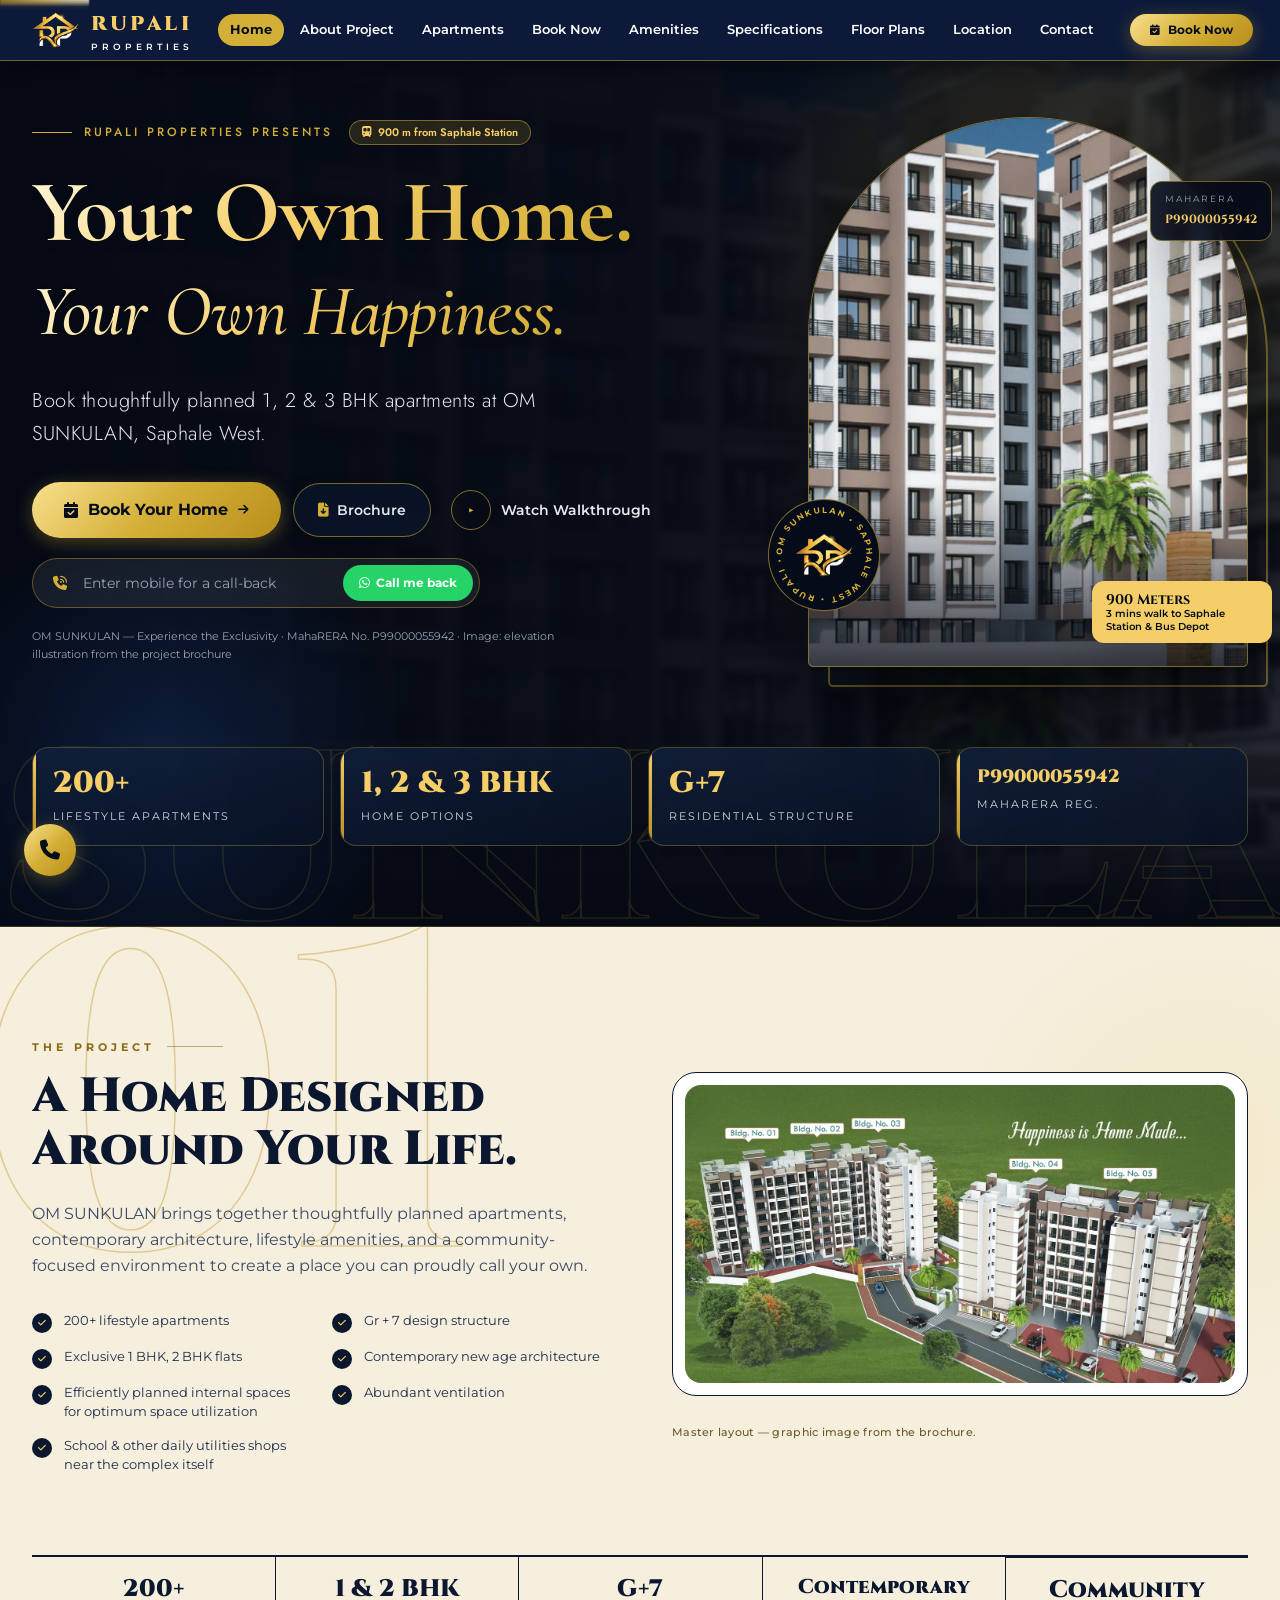
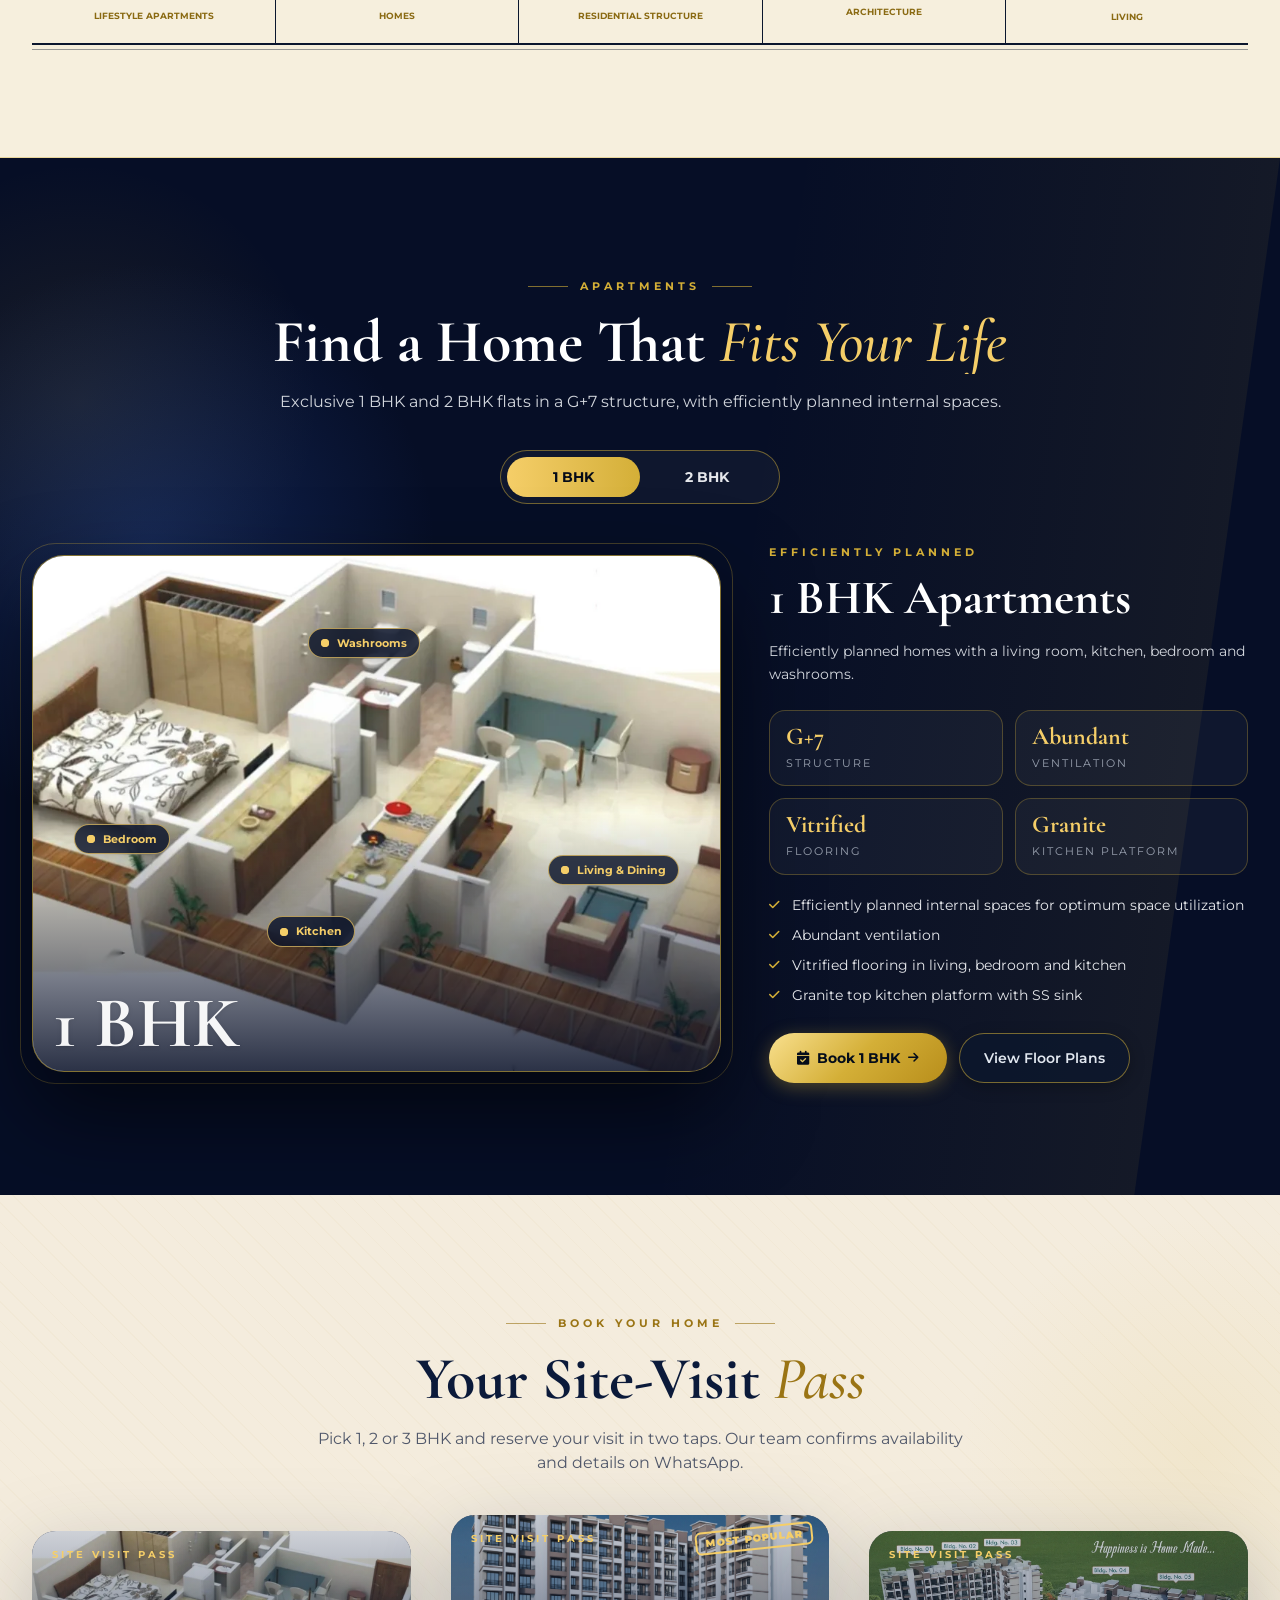
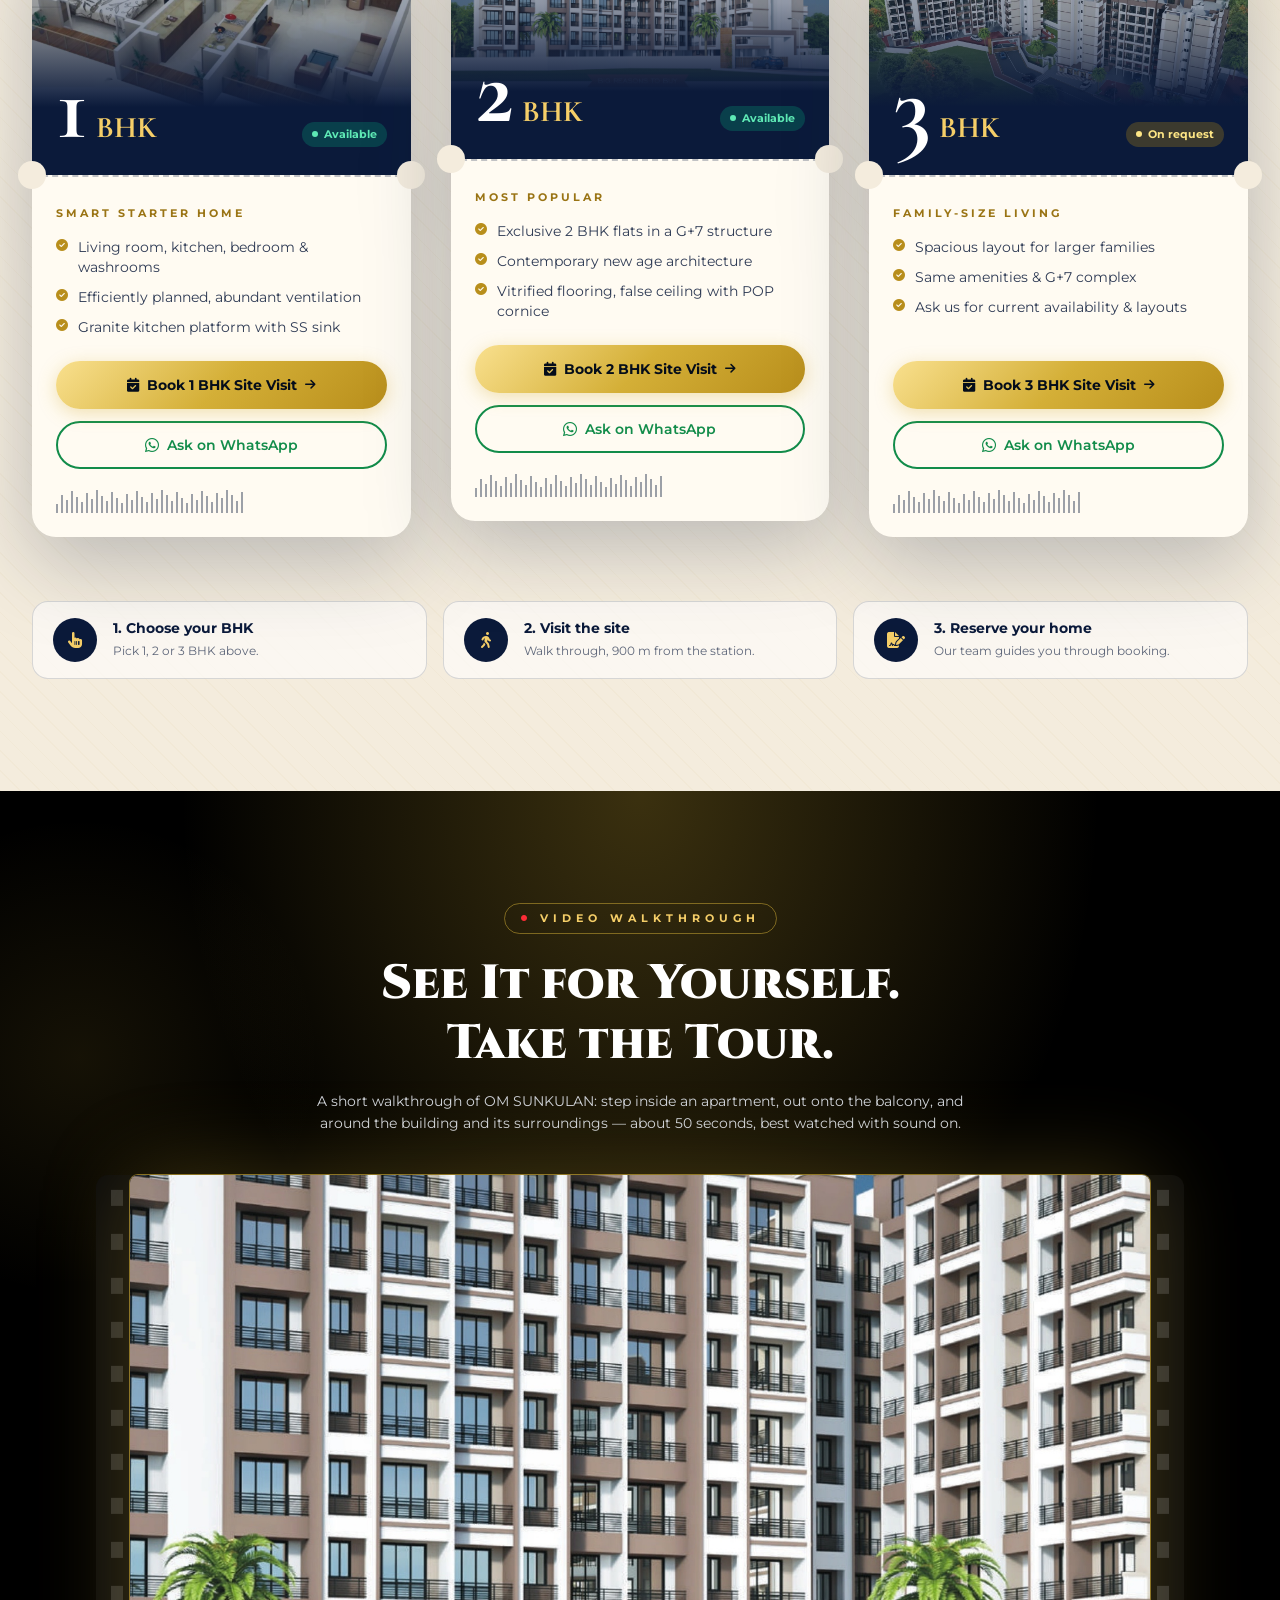
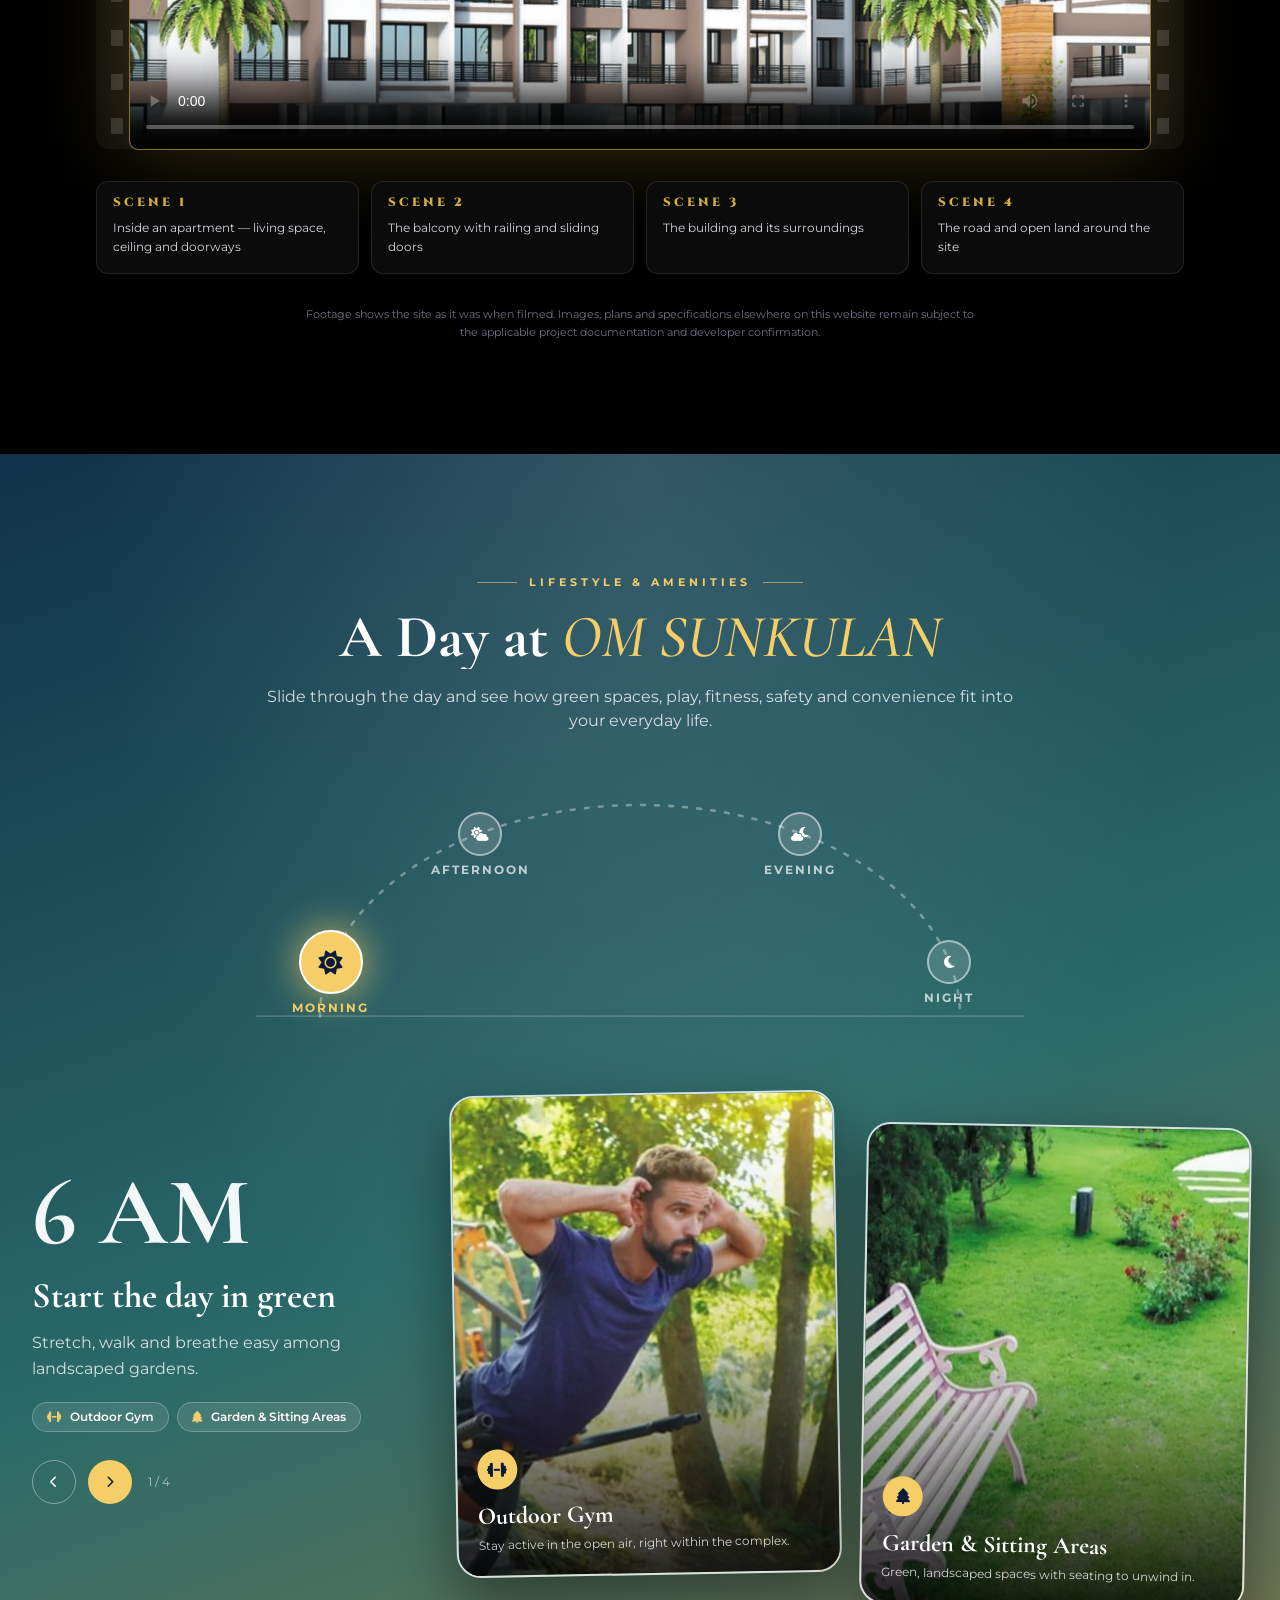
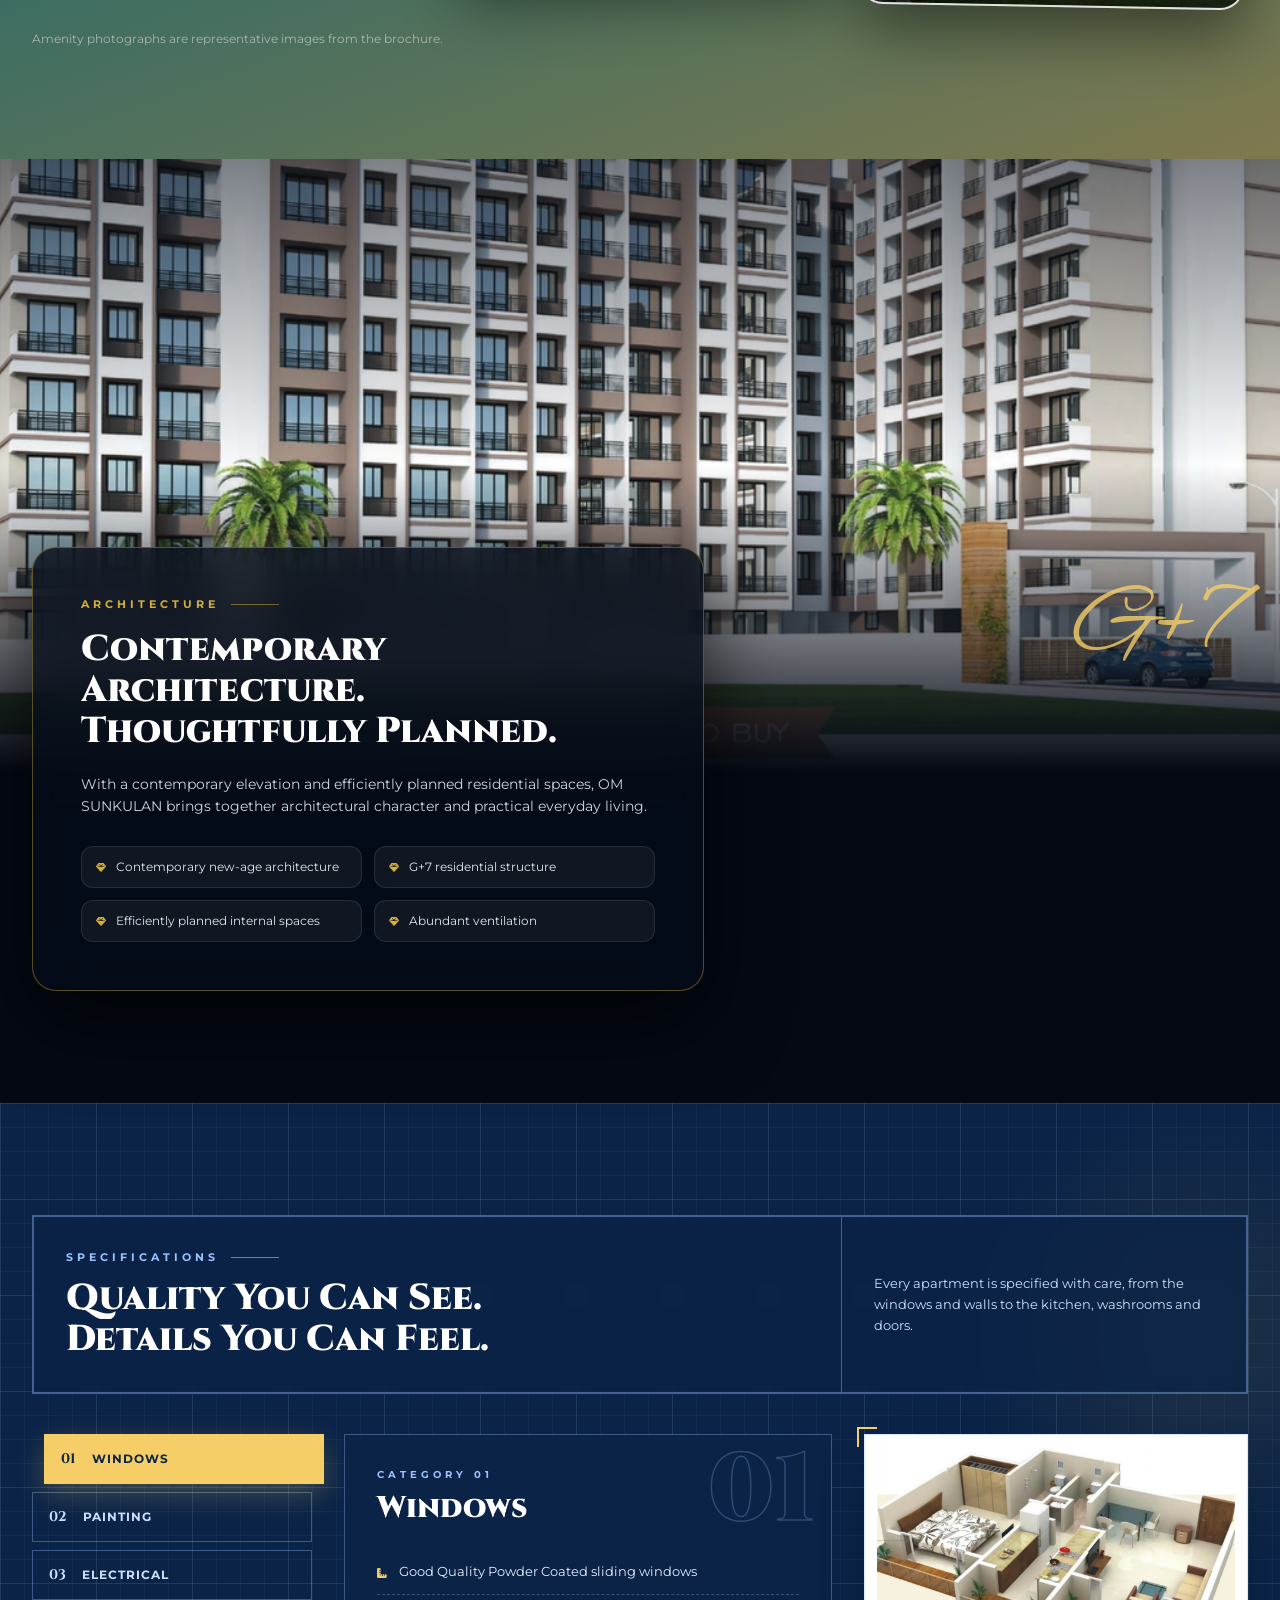
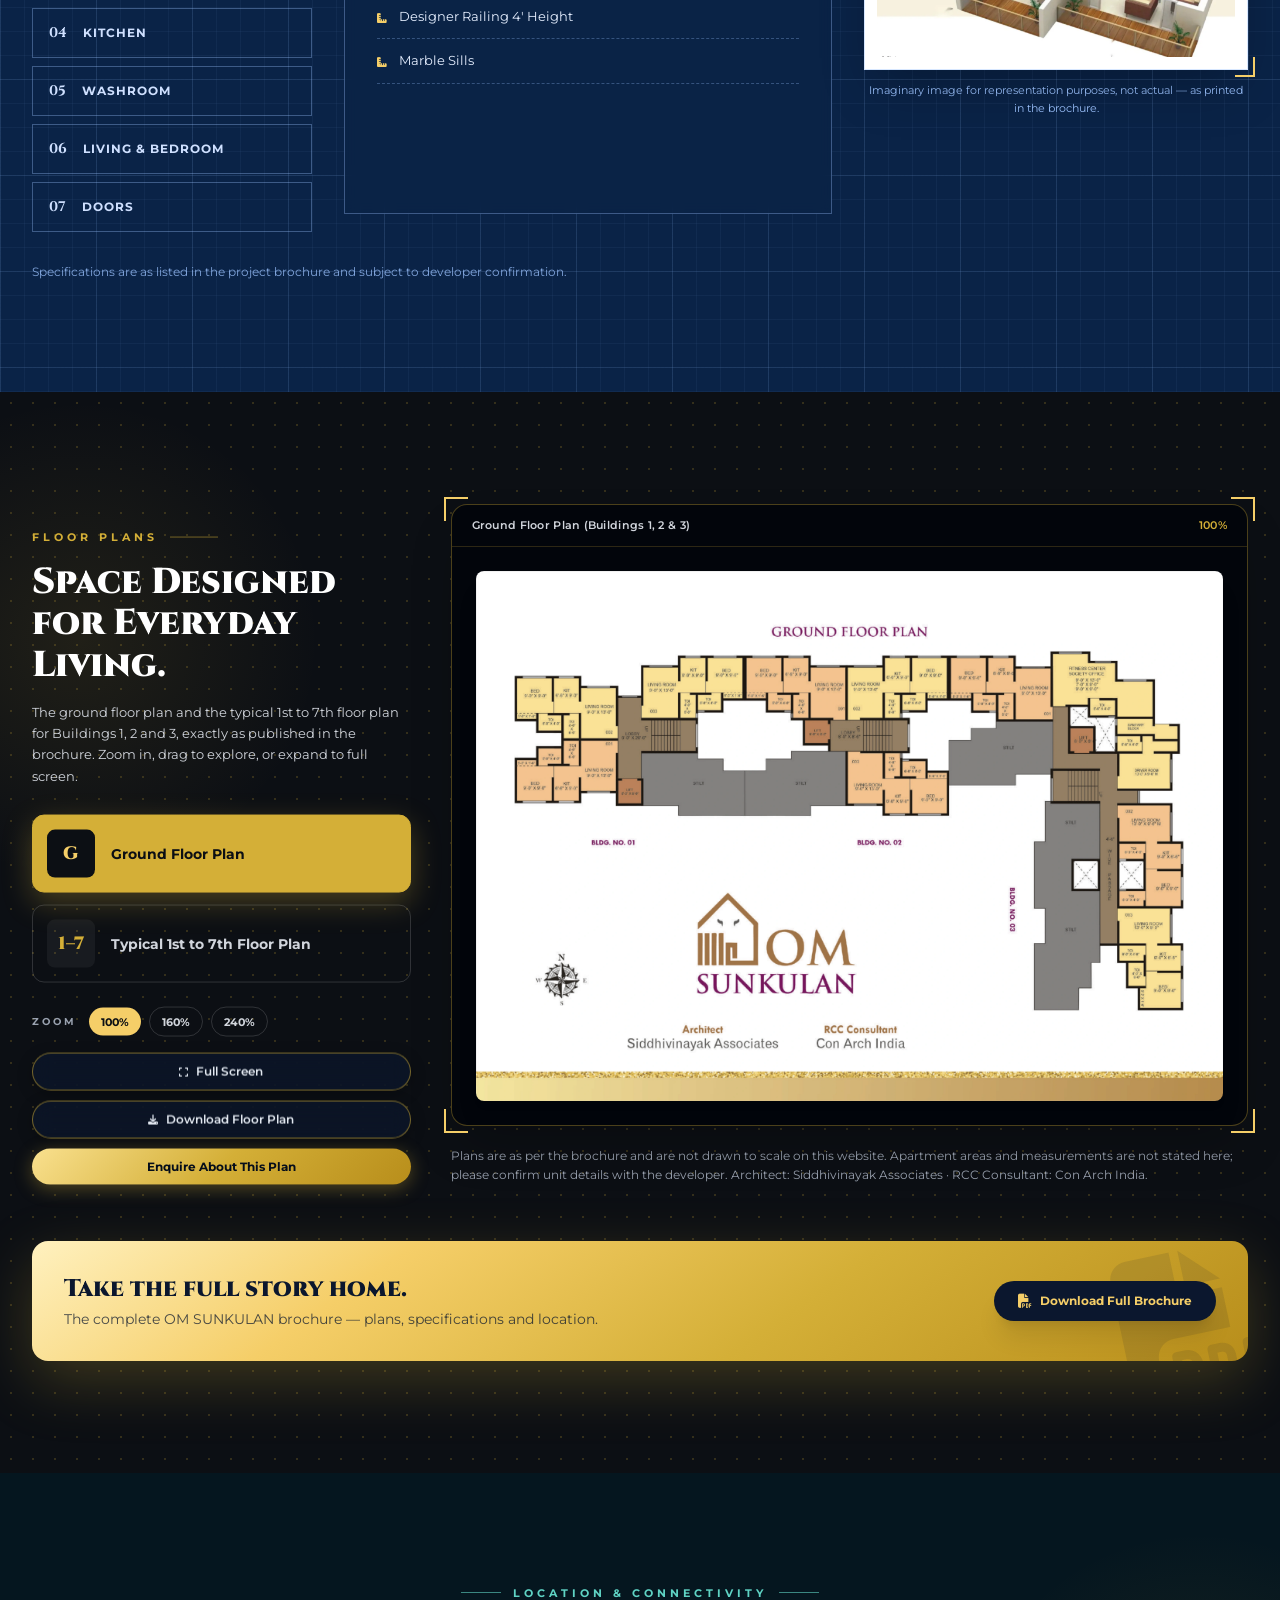
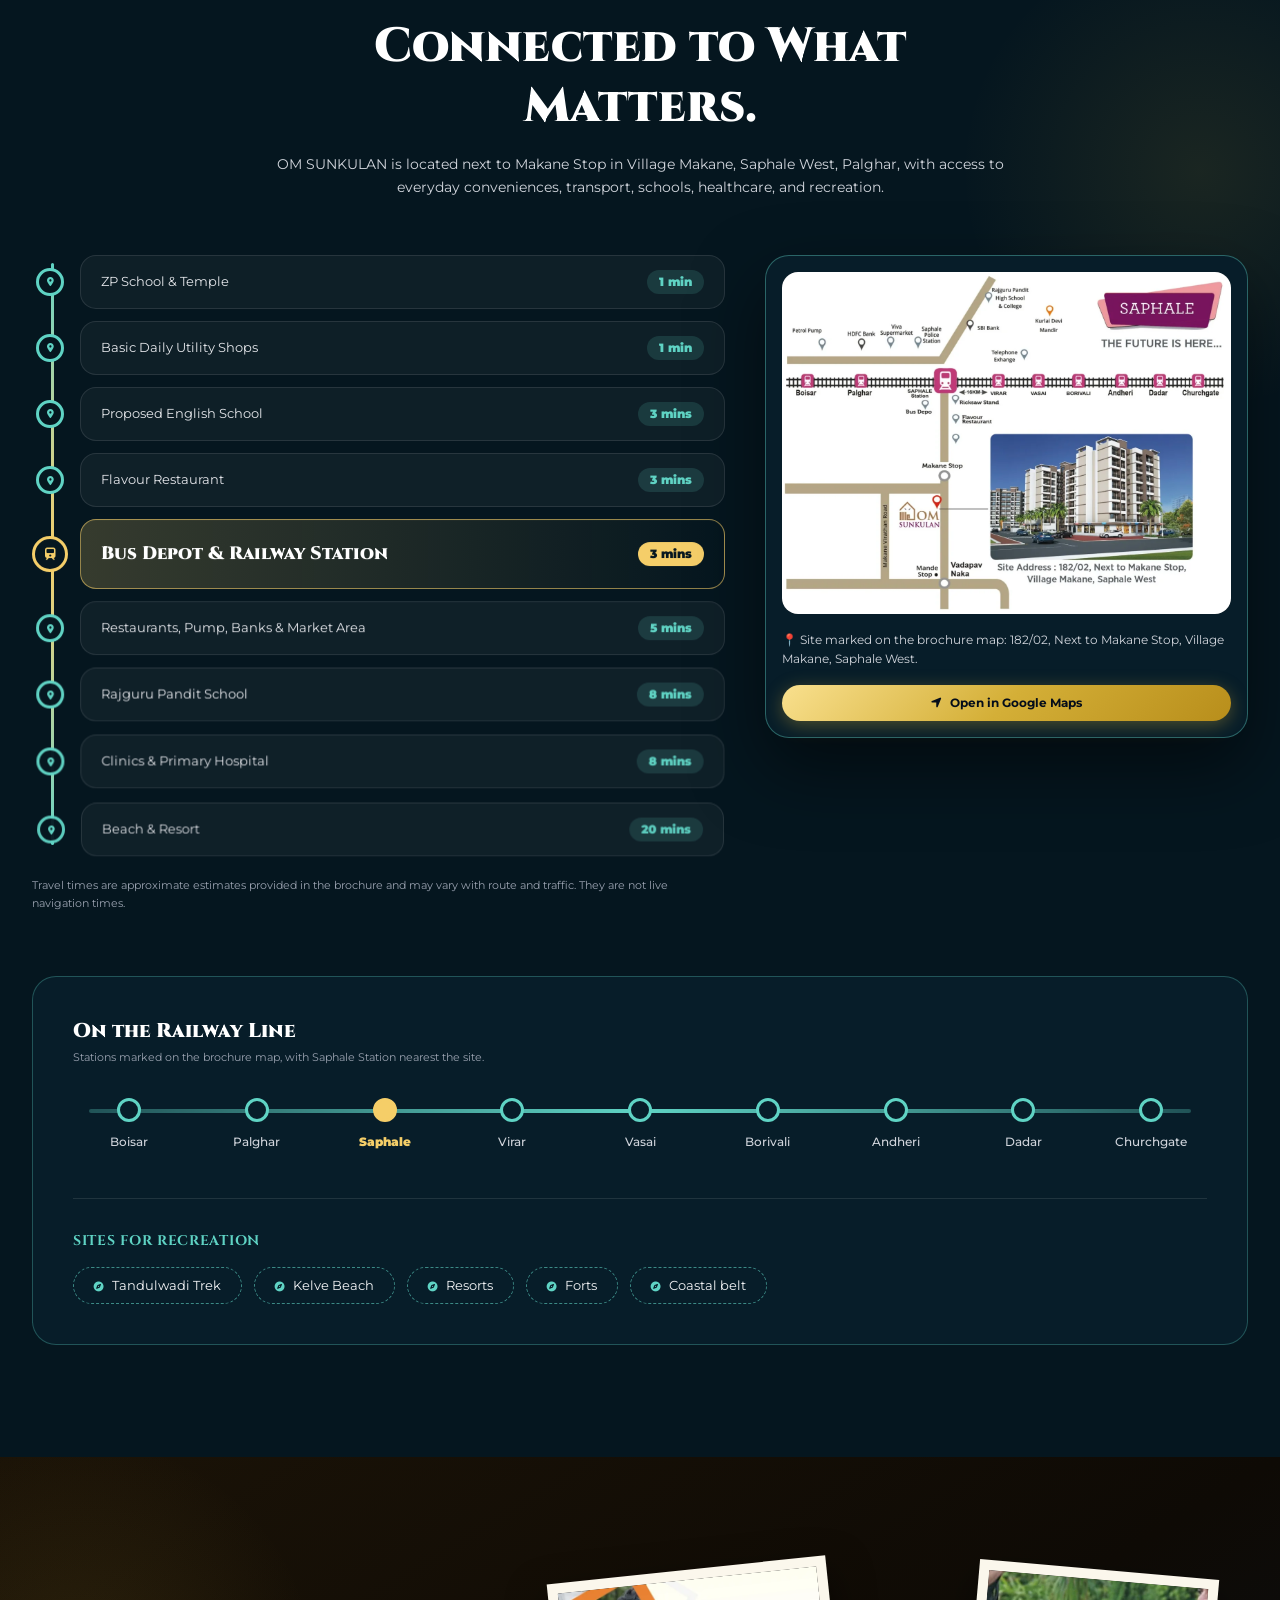
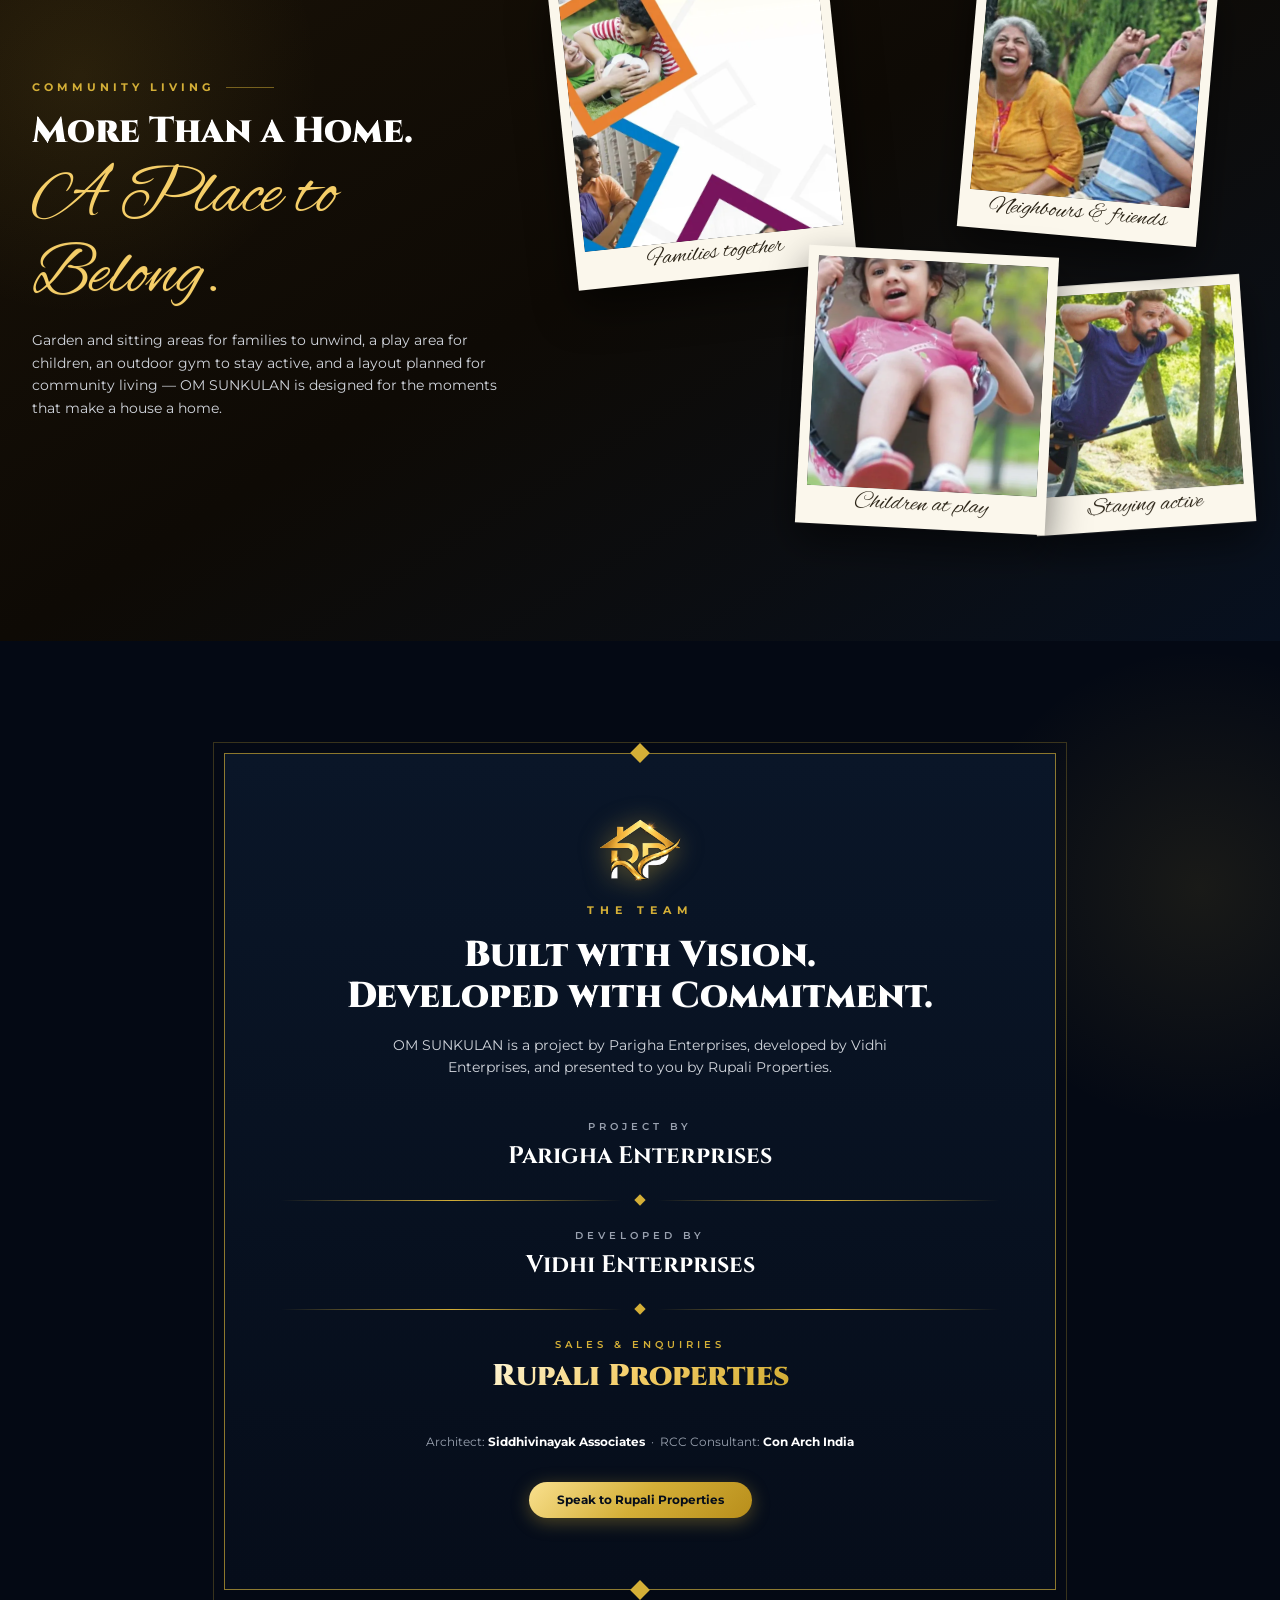
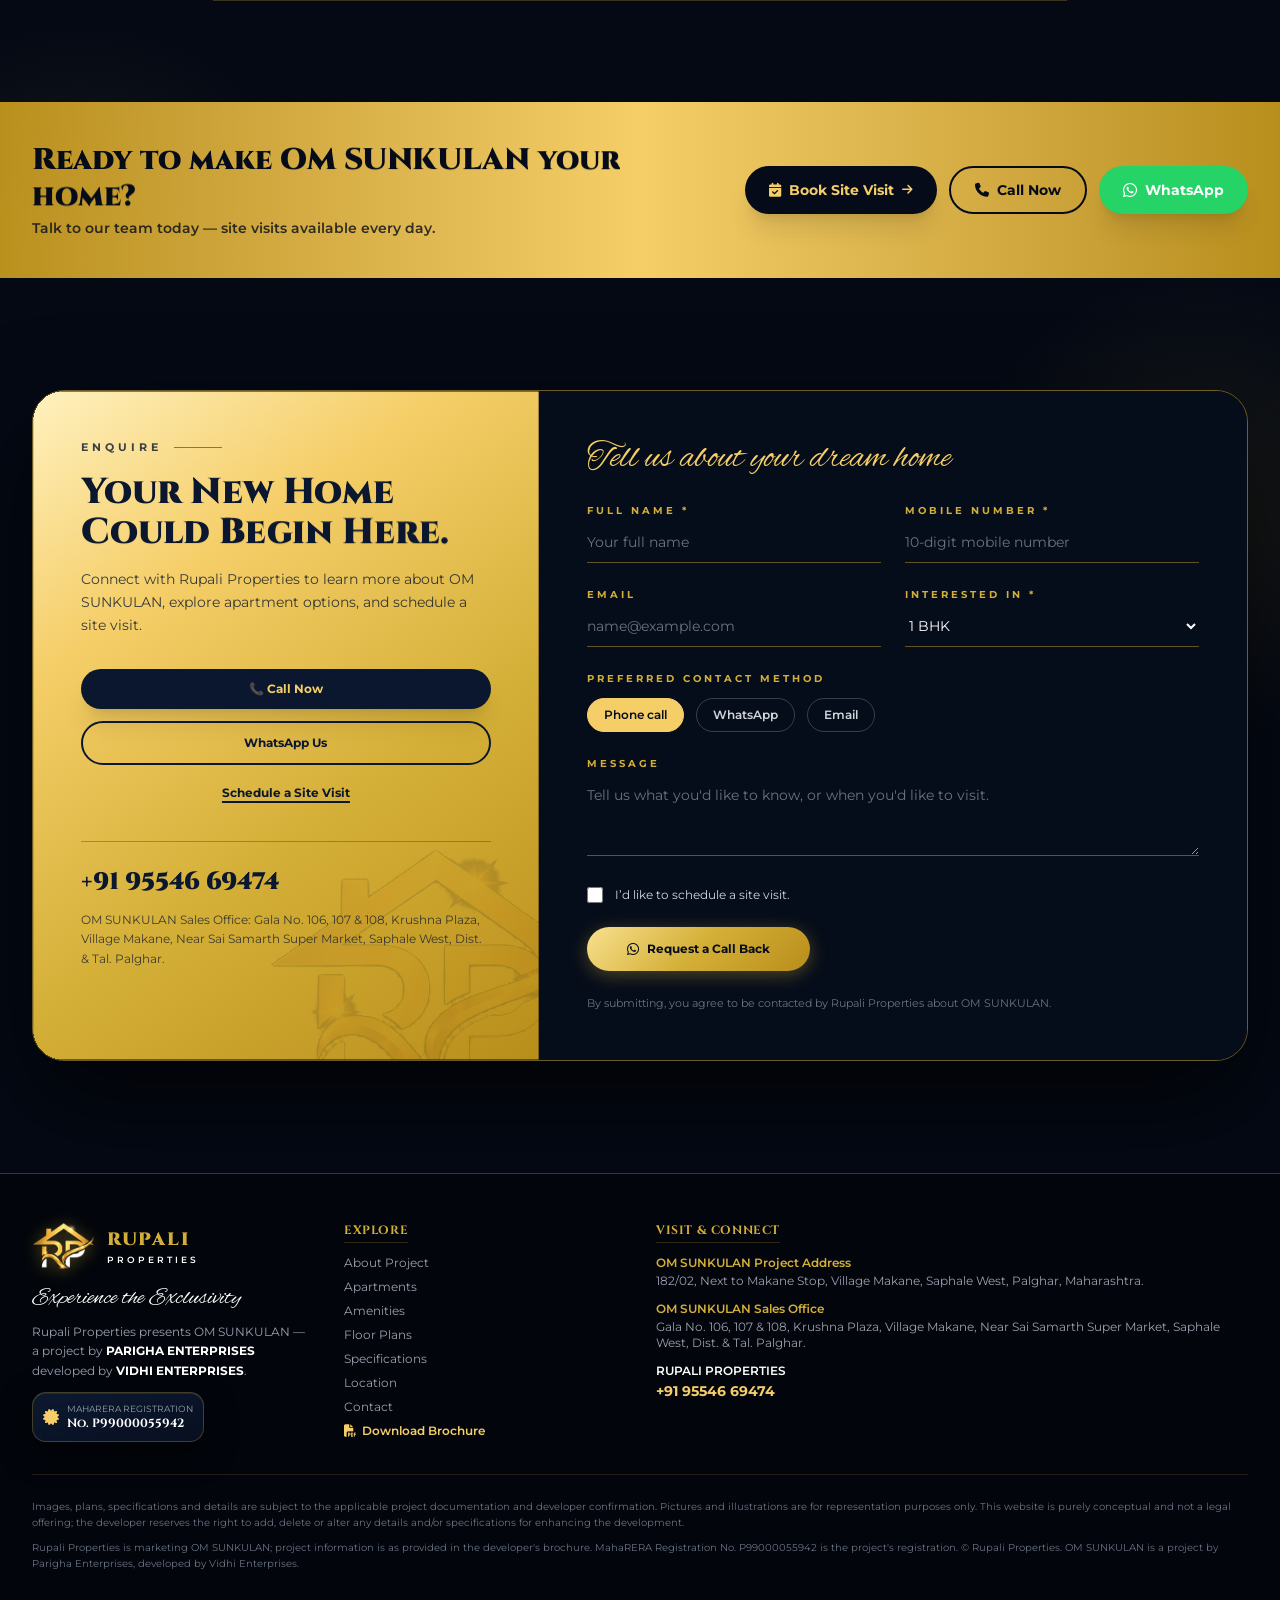
==== commit 50f23a6a: "fix(react): Patch Next.js client chunk to prevent React hydration from reviving broken mobile layout" ====
--- a/index.html
+++ b/index.html
@@ -1,5 +1,5 @@
 <!DOCTYPE html><html lang="en" style="overflow-x:hidden; max-width:100vw;"><head><meta charSet="utf-8"/><meta name="viewport" content="width=device-width, initial-scale=1"/><link rel="preload" as="image" href="./assets/images/rp-emblem-transparent.webp" type="image/webp"/><link rel="preload" as="image" href="./assets/images/hd-pristine-hero-building.webp" type="image/webp" fetchpriority="high"/><style>@layer properties{@supports (((-webkit-hyphens:none)) and (not (margin-trim:block))) or ((-moz-orient:inline) and (not (color:rgb(from red r g b)))){*,:before,:after,::backdrop{--tw-translate-x:0;--tw-translate-y:0;--tw-translate-z:0;--tw-scale-x:1;--tw-scale-y:1;--tw-scale-z:1;--tw-rotate-x:initial;--tw-rotate-y:initial;--tw-rotate-z:initial;--tw-skew-x:initial;--tw-skew-y:initial;--tw-space-y-reverse:0;--tw-border-style:solid;--tw-gradient-position:initial;--tw-gradient-from:#0000;--tw-gradient-via:#0000;--tw-gradient-to:#0000;--tw-gradient-stops:initial;--tw-gradient-via-stops:initial;--tw-gradient-from-position:0%;--tw-gradient-via-position:50%;--tw-gradient-to-position:100%;--tw-leading:initial;--tw-font-weight:initial;--tw-tracking:initial;--tw-shadow:0 0 #0000;--tw-shadow-color:initial;--tw-shadow-alpha:100%;--tw-inset-shadow:0 0 #0000;--tw-inset-shadow-color:initial;--tw-inset-shadow-alpha:100%;--tw-ring-color:initial;--tw-ring-shadow:0 0 #0000;--tw-inset-ring-color:initial;--tw-inset-ring-shadow:0 0 #0000;--tw-ring-inset:initial;--tw-ring-offset-width:0px;--tw-ring-offset-color:#fff;--tw-ring-offset-shadow:0 0 #0000;--tw-blur:initial;--tw-brightness:initial;--tw-contrast:initial;--tw-grayscale:initial;--tw-hue-rotate:initial;--tw-invert:initial;--tw-opacity:initial;--tw-saturate:initial;--tw-sepia:initial;--tw-drop-shadow:initial;--tw-drop-shadow-color:initial;--tw-drop-shadow-alpha:100%;--tw-drop-shadow-size:initial;--tw-backdrop-blur:initial;--tw-backdrop-brightness:initial;--tw-backdrop-contrast:initial;--tw-backdrop-grayscale:initial;--tw-backdrop-hue-rotate:initial;--tw-backdrop-invert:initial;--tw-backdrop-opacity:initial;--tw-backdrop-saturate:initial;--tw-backdrop-sepia:initial;--tw-duration:initial}}}@layer theme{:root,:host{--font-sans:-apple-system, BlinkMacSystemFont, "Segoe UI", Roboto, "Helvetica Neue", "Noto Sans", Arial, sans-serif, "Apple Color Emoji", "Segoe UI Emoji", "Segoe UI Symbol", "Noto Color Emoji";--font-mono:ui-monospace, SFMono-Regular, Menlo, Monaco, Consolas, "Liberation Mono", "Courier New", monospace;--color-red-500:#fb2c36;--color-amber-200:#fee685;--color-amber-400:#fcbb00;--color-emerald-300:#5ee9b5;--color-emerald-400:#00d294;--color-gray-100:#f3f4f6;--color-gray-200:#e5e7eb;--color-gray-300:#d1d5dc;--color-gray-400:#99a1af;--color-gray-500:#6a7282;--color-black:#000;--color-white:#fff;--spacing:.25rem;--container-md:28rem;--container-xl:36rem;--container-2xl:42rem;--container-3xl:48rem;--container-4xl:56rem;--container-5xl:64rem;--container-6xl:72rem;--container-7xl:80rem;--text-xs:.75rem;--text-xs--line-height:calc(1 / .75);--text-sm:.875rem;--text-sm--line-height:calc(1.25 / .875);--text-base:1rem;--text-base--line-height:calc(1.5 / 1);--text-lg:1.125rem;--text-lg--line-height:calc(1.75 / 1.125);--text-xl:1.25rem;--text-xl--line-height:calc(1.75 / 1.25);--text-2xl:1.5rem;--text-2xl--line-height:calc(2 / 1.5);--text-3xl:1.875rem;--text-3xl--line-height:calc(2.25 / 1.875);--text-4xl:2.25rem;--text-4xl--line-height:calc(2.5 / 2.25);--text-5xl:3rem;--text-5xl--line-height:1;--text-6xl:3.75rem;--text-6xl--line-height:1;--text-7xl:4.5rem;--text-7xl--line-height:1;--text-8xl:6rem;--text-8xl--line-height:1;--font-weight-light:300;--font-weight-normal:400;--font-weight-medium:500;--font-weight-semibold:600;--font-weight-bold:700;--font-weight-black:900;--tracking-normal:0em;--tracking-wide:.025em;--tracking-wider:.05em;--tracking-widest:.1em;--leading-tight:1.25;--leading-relaxed:1.625;--radius-md:.375rem;--radius-lg:.5rem;--radius-xl:.75rem;--radius-2xl:1rem;--radius-3xl:1.5rem;--drop-shadow-lg:0 4px 4px #00000026;--blur-sm:8px;--blur-md:12px;--blur-xl:24px;--default-transition-duration:.15s;--default-transition-timing-function:cubic-bezier(.4, 0, .2, 1);--default-font-family:var(--font-sans);--default-mono-font-family:var(--font-mono)}@supports (color:lab(0% 0 0)){:root,:host{--color-red-500:lab(55.4814% 75.0732 48.8528);--color-amber-200:lab(91.7203% -.505269 49.9084);--color-amber-400:lab(80.1641% 16.6016 99.2089);--color-emerald-300:lab(83.9203% -48.7124 13.8849);--color-emerald-400:lab(75.0771% -60.7313 19.4147);--color-gray-100:lab(96.1596% -.0823438 -1.13575);--color-gray-200:lab(91.6229% -.159115 -2.26791);--color-gray-300:lab(85.1236% -.612259 -3.7138);--color-gray-400:lab(65.9269% -.832707 -8.17473);--color-gray-500:lab(47.7841% -.393182 -10.0268)}}}@layer base{*,:after,:before,::backdrop{box-sizing:border-box;border:0 solid;margin:0;padding:0}::file-selector-button{box-sizing:border-box;border:0 solid;margin:0;padding:0}html,:host{-webkit-text-size-adjust:100%;tab-size:4;line-height:1.5;font-family:var(--default-font-family,-apple-system, BlinkMacSystemFont, "Segoe UI", Roboto, "Helvetica Neue", "Noto Sans", Arial, sans-serif, "Apple Color Emoji", "Segoe UI Emoji", "Segoe UI Symbol", "Noto Color Emoji");font-feature-settings:var(--default-font-feature-settings,normal);font-variation-settings:var(--default-font-variation-settings,normal);-webkit-tap-highlight-color:transparent}hr{height:0;color:inherit;border-top-width:1px}abbr:where([title]){-webkit-text-decoration:underline dotted;text-decoration:underline dotted}h1,h2,h3,h4,h5,h6{font-size:inherit;font-weight:inherit}a{color:inherit;-webkit-text-decoration:inherit;-webkit-text-decoration:inherit;-webkit-text-decoration:inherit;-webkit-text-decoration:inherit;text-decoration:inherit}b,strong{font-weight:bolder}code,kbd,samp,pre{font-family:var(--default-mono-font-family,ui-monospace, SFMono-Regular, Menlo, Monaco, Consolas, "Liberation Mono", "Courier New", monospace);font-feature-settings:var(--default-mono-font-feature-settings,normal);font-variation-settings:var(--default-mono-font-variation-settings,normal);font-size:1em}small{font-size:80%}sub,sup{vertical-align:baseline;font-size:75%;line-height:0;position:relative}sub{bottom:-.25em}sup{top:-.5em}table{text-indent:0;border-color:inherit;border-collapse:collapse}:-moz-focusring:where(:not(iframe)){outline:auto}progress{vertical-align:baseline}summary{display:list-item}ol,ul,menu{list-style:none}img,svg,video,canvas,audio,iframe,embed,object{vertical-align:middle;display:block}img,video{max-width:100%;height:auto}button,input,select,optgroup,textarea{font:inherit;font-feature-settings:inherit;font-variation-settings:inherit;letter-spacing:inherit;color:inherit;opacity:1;background-color:#0000;border-radius:0}::file-selector-button{font:inherit;font-feature-settings:inherit;font-variation-settings:inherit;letter-spacing:inherit;color:inherit;opacity:1;background-color:#0000;border-radius:0}:where(select:is([multiple],[size])) optgroup{font-weight:bolder}:where(select:is([multiple],[size])) optgroup option{padding-inline-start:20px}::file-selector-button{margin-inline-end:4px}::placeholder{opacity:1}@supports (not ((-webkit-appearance:-apple-pay-button))) or (contain-intrinsic-size:1px){::placeholder{color:currentColor}@supports (color:color-mix(in lab, red, red)){::placeholder{color:color-mix(in oklab, currentcolor 50%, transparent)}}}textarea{resize:vertical}::-webkit-search-decoration{-webkit-appearance:none}::-webkit-date-and-time-value{min-height:1lh;text-align:inherit}::-webkit-datetime-edit{display:inline-flex}::-webkit-datetime-edit-fields-wrapper{padding:0}::-webkit-datetime-edit{padding-block:0}::-webkit-datetime-edit-year-field{padding-block:0}::-webkit-datetime-edit-month-field{padding-block:0}::-webkit-datetime-edit-day-field{padding-block:0}::-webkit-datetime-edit-hour-field{padding-block:0}::-webkit-datetime-edit-minute-field{padding-block:0}::-webkit-datetime-edit-second-field{padding-block:0}::-webkit-datetime-edit-millisecond-field{padding-block:0}::-webkit-datetime-edit-meridiem-field{padding-block:0}::-webkit-calendar-picker-indicator{line-height:1}:-moz-ui-invalid{box-shadow:none}button,input:where([type=button],[type=reset],[type=submit]){appearance:button}::file-selector-button{appearance:button}::-webkit-inner-spin-button{height:auto}::-webkit-outer-spin-button{height:auto}[hidden]:where(:not([hidden=until-found])){display:none!important}}@layer components;@layer utilities{.pointer-events-none{pointer-events:none}.invisible{visibility:hidden}.visible{visibility:visible}.sr-only{clip-path:inset(50%);white-space:nowrap;border-width:0;width:1px;height:1px;margin:-1px;padding:0;position:absolute;overflow:hidden}.absolute{position:absolute}.fixed{position:fixed}.relative{position:relative}.static{position:static}.sticky{position:sticky}.-inset-3{inset:calc(var(--spacing) * -3)}.-inset-4{inset:calc(var(--spacing) * -4)}.inset-0{inset:0}.inset-x-0{inset-inline:0}.-top-2{top:calc(var(--spacing) * -2)}.-top-3\.5{top:calc(var(--spacing) * -3.5)}.-top-10{top:calc(var(--spacing) * -10)}.-top-32{top:calc(var(--spacing) * -32)}.-top-40{top:calc(var(--spacing) * -40)}.top-0{top:0}.top-1\.5{top:calc(var(--spacing) * 1.5)}.top-1\/2{top:50%}.top-2{top:calc(var(--spacing) * 2)}.top-3{top:calc(var(--spacing) * 3)}.top-4{top:calc(var(--spacing) * 4)}.top-16{top:calc(var(--spacing) * 16)}.top-20{top:calc(var(--spacing) * 20)}.top-\[11px\]{top:11px}.top-\[12\%\]{top:12%}.top-\[14\%\]{top:14%}.top-\[38\%\]{top:38%}.top-\[52\%\]{top:52%}.top-\[58\%\]{top:58%}.top-\[62\%\]{top:62%}.top-\[70\%\]{top:70%}.top-full{top:100%}.-right-2{right:calc(var(--spacing) * -2)}.-right-3\.5{right:calc(var(--spacing) * -3.5)}.-right-4{right:calc(var(--spacing) * -4)}.-right-10{right:calc(var(--spacing) * -10)}.-right-32{right:calc(var(--spacing) * -32)}.-right-40{right:calc(var(--spacing) * -40)}.right-0{right:0}.right-4{right:calc(var(--spacing) * 4)}.right-6{right:calc(var(--spacing) * 6)}.right-\[6\%\]{right:6%}.-bottom-2{bottom:calc(var(--spacing) * -2)}.-bottom-8{bottom:calc(var(--spacing) * -8)}.-bottom-10{bottom:calc(var(--spacing) * -10)}.-bottom-24{bottom:calc(var(--spacing) * -24)}.-bottom-\[7px\]{bottom:-7px}.bottom-0{bottom:0}.bottom-1\.5{bottom:calc(var(--spacing) * 1.5)}.bottom-2{bottom:calc(var(--spacing) * 2)}.bottom-3{bottom:calc(var(--spacing) * 3)}.bottom-4{bottom:calc(var(--spacing) * 4)}.bottom-6{bottom:calc(var(--spacing) * 6)}.bottom-14{bottom:calc(var(--spacing) * 14)}.bottom-24{bottom:calc(var(--spacing) * 24)}.-left-1\/2{left:-50%}.-left-2{left:calc(var(--spacing) * -2)}.-left-3\.5{left:calc(var(--spacing) * -3.5)}.-left-6{left:calc(var(--spacing) * -6)}.-left-10{left:calc(var(--spacing) * -10)}.-left-24{left:calc(var(--spacing) * -24)}.-left-40{left:calc(var(--spacing) * -40)}.left-0{left:0}.left-1\.5{left:calc(var(--spacing) * 1.5)}.left-1\/2{left:50%}.left-2{left:calc(var(--spacing) * 2)}.left-4{left:calc(var(--spacing) * 4)}.left-5{left:calc(var(--spacing) * 5)}.left-6{left:calc(var(--spacing) * 6)}.left-\[6\%\]{left:6%}.left-\[8\%\]{left:8%}.left-\[10\%\]{left:10%}.left-\[15px\]{left:15px}.left-\[34\%\]{left:34%}.left-\[40\%\]{left:40%}.left-\[calc\(50\%\+3px\)\]{left:calc(50% + 3px)}.z-10{z-index:10}.z-20{z-index:20}.z-40{z-index:40}.z-50{z-index:50}.z-\[1\]{z-index:1}.z-\[2\]{z-index:2}.z-\[3\]{z-index:3}.z-\[4\]{z-index:4}.z-\[55\]{z-index:55}.z-\[60\]{z-index:60}.order-1{order:1}.order-2{order:2}.col-span-2{grid-column:span 2/span 2}.row-span-2{grid-row:span 2/span 2}.mx-auto{margin-inline:auto}.-mt-12{margin-top:calc(var(--spacing) * -12)}.-mt-44{margin-top:calc(var(--spacing) * -44)}.mt-0\.5{margin-top:calc(var(--spacing) * .5)}.mt-1{margin-top:var(--spacing)}.mt-1\.5{margin-top:calc(var(--spacing) * 1.5)}.mt-2{margin-top:calc(var(--spacing) * 2)}.mt-2\.5{margin-top:calc(var(--spacing) * 2.5)}.mt-3{margin-top:calc(var(--spacing) * 3)}.mt-4{margin-top:calc(var(--spacing) * 4)}.mt-5{margin-top:calc(var(--spacing) * 5)}.mt-6{margin-top:calc(var(--spacing) * 6)}.mt-7{margin-top:calc(var(--spacing) * 7)}.mt-8{margin-top:calc(var(--spacing) * 8)}.mt-9{margin-top:calc(var(--spacing) * 9)}.mt-10{margin-top:calc(var(--spacing) * 10)}.mt-12{margin-top:calc(var(--spacing) * 12)}.mt-14{margin-top:calc(var(--spacing) * 14)}.mt-16{margin-top:calc(var(--spacing) * 16)}.mr-1{margin-right:var(--spacing)}.mr-1\.5{margin-right:calc(var(--spacing) * 1.5)}.mr-2{margin-right:calc(var(--spacing) * 2)}.-mb-1{margin-bottom:calc(var(--spacing) * -1)}.mb-1{margin-bottom:var(--spacing)}.mb-1\.5{margin-bottom:calc(var(--spacing) * 1.5)}.mb-2{margin-bottom:calc(var(--spacing) * 2)}.mb-3{margin-bottom:calc(var(--spacing) * 3)}.mb-4{margin-bottom:calc(var(--spacing) * 4)}.mb-5{margin-bottom:calc(var(--spacing) * 5)}.mb-6{margin-bottom:calc(var(--spacing) * 6)}.mb-7{margin-bottom:calc(var(--spacing) * 7)}.mb-8{margin-bottom:calc(var(--spacing) * 8)}.mb-10{margin-bottom:calc(var(--spacing) * 10)}.mb-14{margin-bottom:calc(var(--spacing) * 14)}.ml-1{margin-left:var(--spacing)}.ml-2{margin-left:calc(var(--spacing) * 2)}.block{display:block}.flex{display:flex}.grid{display:grid}.hidden{display:none}.inline-block{display:inline-block}.inline-flex{display:inline-flex}.table{display:table}.aspect-16\/9{aspect-ratio:16/9}.aspect-\[3\/1\]{aspect-ratio:3}.aspect-\[4\/3\]{aspect-ratio:4/3}.aspect-\[4\/5\]{aspect-ratio:4/5}.aspect-square{aspect-ratio:1}.h-0{height:0}.h-1{height:var(--spacing)}.h-1\.5{height:calc(var(--spacing) * 1.5)}.h-1\/3{height:33.3333%}.h-2{height:calc(var(--spacing) * 2)}.h-4{height:calc(var(--spacing) * 4)}.h-5{height:calc(var(--spacing) * 5)}.h-6{height:calc(var(--spacing) * 6)}.h-7{height:calc(var(--spacing) * 7)}.h-8{height:calc(var(--spacing) * 8)}.h-9{height:calc(var(--spacing) * 9)}.h-10{height:calc(var(--spacing) * 10)}.h-11{height:calc(var(--spacing) * 11)}.h-12{height:calc(var(--spacing) * 12)}.h-13{height:calc(var(--spacing) * 13)}.h-14{height:calc(var(--spacing) * 14)}.h-16{height:calc(var(--spacing) * 16)}.h-24{height:calc(var(--spacing) * 24)}.h-40{height:calc(var(--spacing) * 40)}.h-44{height:calc(var(--spacing) * 44)}.h-\[1px\]{height:1px}.h-\[2px\]{height:2px}.h-\[3px\]{height:3px}.h-\[52px\]{height:52px}.h-\[60px\]{height:60px}.h-\[68vh\]{height:68vh}.h-\[128\%\]{height:128%}.h-\[130\%\]{height:130%}.h-\[420px\]{height:420px}.h-\[520px\]{height:520px}.h-\[620px\]{height:620px}.h-\[640px\]{height:640px}.h-\[760px\]{height:760px}.h-auto{height:auto}.h-full{height:100%}.h-px{height:1px}.max-h-\[70vh\]{max-height:70vh}.max-h-\[80vh\]{max-height:80vh}.min-h-\[380px\]{min-height:380px}.min-h-\[420px\]{min-height:420px}.min-h-\[460px\]{min-height:460px}.min-h-screen{min-height:100vh}.w-1\.5{width:calc(var(--spacing) * 1.5)}.w-1\/3{width:33.3333%}.w-2{width:calc(var(--spacing) * 2)}.w-4{width:calc(var(--spacing) * 4)}.w-5{width:calc(var(--spacing) * 5)}.w-6{width:calc(var(--spacing) * 6)}.w-7{width:calc(var(--spacing) * 7)}.w-9{width:calc(var(--spacing) * 9)}.w-10{width:calc(var(--spacing) * 10)}.w-11{width:calc(var(--spacing) * 11)}.w-12{width:calc(var(--spacing) * 12)}.w-13{width:calc(var(--spacing) * 13)}.w-14{width:calc(var(--spacing) * 14)}.w-20{width:calc(var(--spacing) * 20)}.w-24{width:calc(var(--spacing) * 24)}.w-56{width:calc(var(--spacing) * 56)}.w-72{width:calc(var(--spacing) * 72)}.w-\[2px\]{width:2px}.w-\[3px\]{width:3px}.w-\[38\%\]{width:38%}.w-\[280px\]{width:280px}.w-\[420px\]{width:420px}.w-\[520px\]{width:520px}.w-\[620px\]{width:620px}.w-\[760px\]{width:760px}.w-\[1000px\]{width:1000px}.w-\[calc\(50\%-6px\)\]{width:calc(50% - 6px)}.w-auto{width:auto}.w-full{width:100%}.max-w-2xl{max-width:var(--container-2xl)}.max-w-3xl{max-width:var(--container-3xl)}.max-w-4xl{max-width:var(--container-4xl)}.max-w-5xl{max-width:var(--container-5xl)}.max-w-6xl{max-width:var(--container-6xl)}.max-w-7xl{max-width:var(--container-7xl)}.max-w-\[180px\]{max-width:180px}.max-w-\[400px\]{max-width:400px}.max-w-full{max-width:100%}.max-w-md{max-width:var(--container-md)}.max-w-none{max-width:none}.max-w-xl{max-width:var(--container-xl)}.min-w-0{min-width:0}.min-w-\[760px\]{min-width:760px}.flex-1{flex:1}.shrink-0{flex-shrink:0}.origin-left{transform-origin:0}.origin-top-right{transform-origin:100% 0}.-translate-x-1\/2{--tw-translate-x:calc(calc(1 / 2 * 100%) * -1);translate:var(--tw-translate-x) var(--tw-translate-y)}.translate-x-3{--tw-translate-x:calc(var(--spacing) * 3);translate:var(--tw-translate-x) var(--tw-translate-y)}.translate-x-4{--tw-translate-x:calc(var(--spacing) * 4);translate:var(--tw-translate-x) var(--tw-translate-y)}.translate-x-5{--tw-translate-x:calc(var(--spacing) * 5);translate:var(--tw-translate-x) var(--tw-translate-y)}.-translate-y-1\/2{--tw-translate-y:calc(calc(1 / 2 * 100%) * -1);translate:var(--tw-translate-x) var(--tw-translate-y)}.translate-y-0{--tw-translate-y:0px;translate:var(--tw-translate-x) var(--tw-translate-y)}.translate-y-3{--tw-translate-y:calc(var(--spacing) * 3);translate:var(--tw-translate-x) var(--tw-translate-y)}.translate-y-4{--tw-translate-y:calc(var(--spacing) * 4);translate:var(--tw-translate-x) var(--tw-translate-y)}.translate-y-5{--tw-translate-y:calc(var(--spacing) * 5);translate:var(--tw-translate-x) var(--tw-translate-y)}.translate-y-6{--tw-translate-y:calc(var(--spacing) * 6);translate:var(--tw-translate-x) var(--tw-translate-y)}.scale-100{--tw-scale-x:100%;--tw-scale-y:100%;--tw-scale-z:100%;scale:var(--tw-scale-x) var(--tw-scale-y)}.scale-110{--tw-scale-x:110%;--tw-scale-y:110%;--tw-scale-z:110%;scale:var(--tw-scale-x) var(--tw-scale-y)}.scale-x-0{--tw-scale-x:0%;scale:var(--tw-scale-x) var(--tw-scale-y)}.-rotate-6{rotate:-6deg}.-rotate-12{rotate:-12deg}.-skew-x-12{--tw-skew-x:skewX(calc(12deg * -1));transform:var(--tw-rotate-x, ) var(--tw-rotate-y, ) var(--tw-rotate-z, ) var(--tw-skew-x, ) var(--tw-skew-y, )}.skew-x-\[-8deg\]{--tw-skew-x:skewX(-8deg);transform:var(--tw-rotate-x, ) var(--tw-rotate-y, ) var(--tw-rotate-z, ) var(--tw-skew-x, ) var(--tw-skew-y, )}.transform{transform:var(--tw-rotate-x, ) var(--tw-rotate-y, ) var(--tw-rotate-z, ) var(--tw-skew-x, ) var(--tw-skew-y, )}.cursor-pointer{cursor:pointer}.cursor-zoom-in{cursor:zoom-in}.grid-cols-1{grid-template-columns:repeat(1,minmax(0,1fr))}.grid-cols-2{grid-template-columns:repeat(2,minmax(0,1fr))}.flex-col{flex-direction:column}.flex-wrap{flex-wrap:wrap}.items-baseline{align-items:baseline}.items-center{align-items:center}.items-end{align-items:flex-end}.items-start{align-items:flex-start}.items-stretch{align-items:stretch}.justify-between{justify-content:space-between}.justify-center{justify-content:center}.gap-0{gap:0}.gap-1{gap:var(--spacing)}.gap-1\.5{gap:calc(var(--spacing) * 1.5)}.gap-2{gap:calc(var(--spacing) * 2)}.gap-2\.5{gap:calc(var(--spacing) * 2.5)}.gap-3{gap:calc(var(--spacing) * 3)}.gap-4{gap:calc(var(--spacing) * 4)}.gap-5{gap:calc(var(--spacing) * 5)}.gap-6{gap:calc(var(--spacing) * 6)}.gap-8{gap:calc(var(--spacing) * 8)}.gap-10{gap:calc(var(--spacing) * 10)}.gap-12{gap:calc(var(--spacing) * 12)}.gap-14{gap:calc(var(--spacing) * 14)}.gap-\[3px\]{gap:3px}.gap-\[5px\]{gap:5px}:where(.space-y-0>:not(:last-child)){--tw-space-y-reverse:0;margin-block:0}:where(.space-y-1\.5>:not(:last-child)){--tw-space-y-reverse:0;margin-block-start:calc(calc(var(--spacing) * 1.5) * var(--tw-space-y-reverse));margin-block-end:calc(calc(var(--spacing) * 1.5) * calc(1 - var(--tw-space-y-reverse)))}:where(.space-y-2>:not(:last-child)){--tw-space-y-reverse:0;margin-block-start:calc(calc(var(--spacing) * 2) * var(--tw-space-y-reverse));margin-block-end:calc(calc(var(--spacing) * 2) * calc(1 - var(--tw-space-y-reverse)))}:where(.space-y-2\.5>:not(:last-child)){--tw-space-y-reverse:0;margin-block-start:calc(calc(var(--spacing) * 2.5) * var(--tw-space-y-reverse));margin-block-end:calc(calc(var(--spacing) * 2.5) * calc(1 - var(--tw-space-y-reverse)))}:where(.space-y-3>:not(:last-child)){--tw-space-y-reverse:0;margin-block-start:calc(calc(var(--spacing) * 3) * var(--tw-space-y-reverse));margin-block-end:calc(calc(var(--spacing) * 3) * calc(1 - var(--tw-space-y-reverse)))}:where(.space-y-6>:not(:last-child)){--tw-space-y-reverse:0;margin-block-start:calc(calc(var(--spacing) * 6) * var(--tw-space-y-reverse));margin-block-end:calc(calc(var(--spacing) * 6) * calc(1 - var(--tw-space-y-reverse)))}.gap-x-6{column-gap:calc(var(--spacing) * 6)}.gap-y-3\.5{row-gap:calc(var(--spacing) * 3.5)}.self-start{align-self:flex-start}.overflow-auto{overflow:auto}.overflow-hidden{overflow:hidden}.overflow-x-auto{overflow-x:auto}.overflow-y-auto{overflow-y:auto}.rounded{border-radius:.25rem}.rounded-2xl{border-radius:var(--radius-2xl)}.rounded-3xl{border-radius:var(--radius-3xl)}.rounded-\[2\.2rem\]{border-radius:2.2rem}.rounded-\[2rem\]{border-radius:2rem}.rounded-full{border-radius:2147483647px}.rounded-lg{border-radius:var(--radius-lg)}.rounded-md{border-radius:var(--radius-md)}.rounded-xl{border-radius:var(--radius-xl)}.rounded-t-3xl{border-top-left-radius:var(--radius-3xl);border-top-right-radius:var(--radius-3xl)}.rounded-t-\[999px\]{border-top-left-radius:999px;border-top-right-radius:999px}.rounded-b-3xl{border-bottom-right-radius:var(--radius-3xl);border-bottom-left-radius:var(--radius-3xl)}.border{border-style:var(--tw-border-style);border-width:1px}.border-0{border-style:var(--tw-border-style);border-width:0}.border-2{border-style:var(--tw-border-style);border-width:2px}.border-\[3px\]{border-style:var(--tw-border-style);border-width:3px}.border-y-2{border-block-style:var(--tw-border-style);border-block-width:2px}.border-t{border-top-style:var(--tw-border-style);border-top-width:1px}.border-t-2{border-top-style:var(--tw-border-style);border-top-width:2px}.border-r-2{border-right-style:var(--tw-border-style);border-right-width:2px}.border-b{border-bottom-style:var(--tw-border-style);border-bottom-width:1px}.border-b-2{border-bottom-style:var(--tw-border-style);border-bottom-width:2px}.border-l-2{border-left-style:var(--tw-border-style);border-left-width:2px}.border-dashed{--tw-border-style:dashed;border-style:dashed}.border-\[\#0B1A3A\]\/15{border-color:#0b1a3a26;border-color:lab(9.57327% 3.97797 -23.0833/.15)}.border-\[\#0B1A3A\]\/25{border-color:#0b1a3a40;border-color:lab(9.57327% 3.97797 -23.0833/.25)}.border-\[\#0B172E\]{border-color:#0b172e}.border-\[\#0B172E\]\/25{border-color:#0b172e40;border-color:lab(7.71705% 1.73464 -17.3619/.25)}.border-\[\#0B172E\]\/30{border-color:#0b172e4d;border-color:lab(7.71705% 1.73464 -17.3619/.3)}.border-\[\#0B172E\]\/40{border-color:#0b172e66;border-color:lab(7.71705% 1.73464 -17.3619/.4)}.border-\[\#5FD3C4\]{border-color:#5fd3c4}.border-\[\#5FD3C4\]\/30{border-color:#5fd3c44d;border-color:lab(77.6328% -37.0893 -3.05383/.3)}.border-\[\#5FD3C4\]\/40{border-color:#5fd3c466;border-color:lab(77.6328% -37.0893 -3.05383/.4)}.border-\[\#5FD3C4\]\/60{border-color:#5fd3c499;border-color:lab(77.6328% -37.0893 -3.05383/.6)}.border-\[\#9CC3FF\]\/30{border-color:#9cc3ff4d;border-color:lab(77.627% -2.34878 -34.1632/.3)}.border-\[\#9CC3FF\]\/35{border-color:#9cc3ff59;border-color:lab(77.627% -2.34878 -34.1632/.35)}.border-\[\#9CC3FF\]\/40{border-color:#9cc3ff66;border-color:lab(77.627% -2.34878 -34.1632/.4)}.border-\[\#25D366\]{border-color:#25d366}.border-\[\#050B18\]{border-color:#050b18}.border-\[\#128C4A\]{border-color:#128c4a}.border-\[\#B88E1B\]\/60{border-color:#b88e1b99;border-color:lab(61.7599% 9.09546 60.6835/.6)}.border-\[\#D4AF37\]{border-color:#d4af37}.border-\[\#D4AF37\]\/15{border-color:#d4af3726;border-color:lab(73.2933% 5.13336 62.8198/.15)}.border-\[\#D4AF37\]\/20{border-color:#d4af3733;border-color:lab(73.2933% 5.13336 62.8198/.2)}.border-\[\#D4AF37\]\/25{border-color:#d4af3740;border-color:lab(73.2933% 5.13336 62.8198/.25)}.border-\[\#D4AF37\]\/30{border-color:#d4af374d;border-color:lab(73.2933% 5.13336 62.8198/.3)}.border-\[\#D4AF37\]\/35{border-color:#d4af3759;border-color:lab(73.2933% 5.13336 62.8198/.35)}.border-\[\#D4AF37\]\/40{border-color:#d4af3766;border-color:lab(73.2933% 5.13336 62.8198/.4)}.border-\[\#D4AF37\]\/45{border-color:#d4af3773;border-color:lab(73.2933% 5.13336 62.8198/.45)}.border-\[\#D4AF37\]\/50{border-color:#d4af3780;border-color:lab(73.2933% 5.13336 62.8198/.5)}.border-\[\#D4AF37\]\/55{border-color:#d4af378c;border-color:lab(73.2933% 5.13336 62.8198/.55)}.border-\[\#D4AF37\]\/60{border-color:#d4af3799;border-color:lab(73.2933% 5.13336 62.8198/.6)}.border-\[\#F5CE68\]{border-color:#f5ce68}.border-\[\#F5CE68\]\/60{border-color:#f5ce6899;border-color:lab(84.6904% 5.66727 55.1354/.6)}.border-\[\#F5CE68\]\/70{border-color:#f5ce68b3;border-color:lab(84.6904% 5.66727 55.1354/.7)}.border-white{border-color:var(--color-white)}.border-white\/10{border-color:#ffffff1a}@supports (color:color-mix(in lab, red, red)){.border-white\/10{border-color:color-mix(in oklab, var(--color-white) 10%, transparent)}}.border-white\/15{border-color:#ffffff26}@supports (color:color-mix(in lab, red, red)){.border-white\/15{border-color:color-mix(in oklab, var(--color-white) 15%, transparent)}}.border-white\/20{border-color:#fff3}@supports (color:color-mix(in lab, red, red)){.border-white\/20{border-color:color-mix(in oklab, var(--color-white) 20%, transparent)}}.border-white\/25{border-color:#ffffff40}@supports (color:color-mix(in lab, red, red)){.border-white\/25{border-color:color-mix(in oklab, var(--color-white) 25%, transparent)}}.border-white\/40{border-color:#fff6}@supports (color:color-mix(in lab, red, red)){.border-white\/40{border-color:color-mix(in oklab, var(--color-white) 40%, transparent)}}.border-white\/50{border-color:#ffffff80}@supports (color:color-mix(in lab, red, red)){.border-white\/50{border-color:color-mix(in oklab, var(--color-white) 50%, transparent)}}.border-white\/80{border-color:#fffc}@supports (color:color-mix(in lab, red, red)){.border-white\/80{border-color:color-mix(in oklab, var(--color-white) 80%, transparent)}}.bg-\[\#0A2347\]\/70{background-color:#0a2347b3;background-color:lab(13.5577% 2.24702 -25.8106/.7)}.bg-\[\#0A2347\]\/80{background-color:#0a2347cc;background-color:lab(13.5577% 2.24702 -25.8106/.8)}.bg-\[\#0B1A3A\]{background-color:#0b1a3a}.bg-\[\#0B172E\]{background-color:#0b172e}.bg-\[\#0B172E\]\/50{background-color:#0b172e80;background-color:lab(7.71705% 1.73464 -17.3619/.5)}.bg-\[\#0C0F14\]{background-color:#0c0f14}.bg-\[\#0D1B3A\]\/95{background-color:#0d1b3af2;background-color:lab(10.0441% 3.7054 -22.3221/.95)}.bg-\[\#0b0b0b\]{background-color:#0b0b0b}.bg-\[\#5FD3C4\]\/15{background-color:#5fd3c426;background-color:lab(77.6328% -37.0893 -3.05383/.15)}.bg-\[\#5FD3C4\]\/60{background-color:#5fd3c499;background-color:lab(77.6328% -37.0893 -3.05383/.6)}.bg-\[\#8A6A12\]\/50{background-color:#8a6a1280;background-color:lab(47.0057% 7.23842 49.0164/.5)}.bg-\[\#9A7414\]\/60{background-color:#9a741499;background-color:lab(51.5561% 9.23693 52.9425/.6)}.bg-\[\#9CC3FF\]\/60{background-color:#9cc3ff99;background-color:lab(77.627% -2.34878 -34.1632/.6)}.bg-\[\#25D366\]{background-color:#25d366}.bg-\[\#050B18\]{background-color:#050b18}.bg-\[\#050B18\]\/90{background-color:#050b18e6;background-color:lab(2.97228% .341699 -7.8402/.9)}.bg-\[\#050D1A\]{background-color:#050d1a}.bg-\[\#060D1A\]{background-color:#060d1a}.bg-\[\#060D1A\]\/80{background-color:#060d1acc;background-color:lab(3.53793% .183441 -8.58942/.8)}.bg-\[\#060E26\]{background-color:#060e26}.bg-\[\#060E26\]\/80{background-color:#060e26cc;background-color:lab(4.27104% 2.82322 -16.7983/.8)}.bg-\[\#071d29\]{background-color:#071d29}.bg-\[\#02050B\]{background-color:#02050b}.bg-\[\#05161F\]{background-color:#05161f}.bg-\[\#040914\]{background-color:#040914}.bg-\[\#D4AF37\]{background-color:#d4af37}.bg-\[\#D4AF37\]\/15{background-color:#d4af3726;background-color:lab(73.2933% 5.13336 62.8198/.15)}.bg-\[\#D4AF37\]\/40{background-color:#d4af3766;background-color:lab(73.2933% 5.13336 62.8198/.4)}.bg-\[\#D4AF37\]\/50{background-color:#d4af3780;background-color:lab(73.2933% 5.13336 62.8198/.5)}.bg-\[\#D4AF37\]\/60{background-color:#d4af3799;background-color:lab(73.2933% 5.13336 62.8198/.6)}.bg-\[\#F4ECDD\]{background-color:#f4ecdd}.bg-\[\#F5CE68\]{background-color:#f5ce68}.bg-\[\#F5CE68\]\/60{background-color:#f5ce6899;background-color:lab(84.6904% 5.66727 55.1354/.6)}.bg-\[\#F6EFDD\]{background-color:#f6efdd}.bg-\[\#FFFBF2\]{background-color:#fffbf2}.bg-amber-400\/20{background-color:#fcbb0033}@supports (color:color-mix(in lab, red, red)){.bg-amber-400\/20{background-color:color-mix(in oklab, var(--color-amber-400) 20%, transparent)}}.bg-black{background-color:var(--color-black)}.bg-black\/30{background-color:#0000004d}@supports (color:color-mix(in lab, red, red)){.bg-black\/30{background-color:color-mix(in oklab, var(--color-black) 30%, transparent)}}.bg-black\/50{background-color:#00000080}@supports (color:color-mix(in lab, red, red)){.bg-black\/50{background-color:color-mix(in oklab, var(--color-black) 50%, transparent)}}.bg-black\/95{background-color:#000000f2}@supports (color:color-mix(in lab, red, red)){.bg-black\/95{background-color:color-mix(in oklab, var(--color-black) 95%, transparent)}}.bg-current{background-color:currentColor}.bg-emerald-400\/20{background-color:#00d29433}@supports (color:color-mix(in lab, red, red)){.bg-emerald-400\/20{background-color:color-mix(in oklab, var(--color-emerald-400) 20%, transparent)}}.bg-transparent{background-color:#0000}.bg-white{background-color:var(--color-white)}.bg-white\/5{background-color:#ffffff0d}@supports (color:color-mix(in lab, red, red)){.bg-white\/5{background-color:color-mix(in oklab, var(--color-white) 5%, transparent)}}.bg-white\/10{background-color:#ffffff1a}@supports (color:color-mix(in lab, red, red)){.bg-white\/10{background-color:color-mix(in oklab, var(--color-white) 10%, transparent)}}.bg-white\/15{background-color:#ffffff26}@supports (color:color-mix(in lab, red, red)){.bg-white\/15{background-color:color-mix(in oklab, var(--color-white) 15%, transparent)}}.bg-white\/60{background-color:#fff9}@supports (color:color-mix(in lab, red, red)){.bg-white\/60{background-color:color-mix(in oklab, var(--color-white) 60%, transparent)}}.bg-white\/\[\.04\]{background-color:#ffffff0a}@supports (color:color-mix(in lab, red, red)){.bg-white\/\[\.04\]{background-color:color-mix(in oklab, var(--color-white) 4%, transparent)}}.bg-white\/\[\.07\]{background-color:#ffffff12}@supports (color:color-mix(in lab, red, red)){.bg-white\/\[\.07\]{background-color:color-mix(in oklab, var(--color-white) 7.0%, transparent)}}.bg-white\/\[0\.04\]{background-color:#ffffff0a}@supports (color:color-mix(in lab, red, red)){.bg-white\/\[0\.04\]{background-color:color-mix(in oklab, var(--color-white) 4%, transparent)}}.bg-gradient-to-b{--tw-gradient-position:to bottom in oklab;background-image:linear-gradient(var(--tw-gradient-stops))}.bg-gradient-to-br{--tw-gradient-position:to bottom right in oklab;background-image:linear-gradient(var(--tw-gradient-stops))}.bg-gradient-to-l{--tw-gradient-position:to left in oklab;background-image:linear-gradient(var(--tw-gradient-stops))}.bg-gradient-to-r{--tw-gradient-position:to right in oklab;background-image:linear-gradient(var(--tw-gradient-stops))}.bg-gradient-to-t{--tw-gradient-position:to top in oklab;background-image:linear-gradient(var(--tw-gradient-stops))}.bg-\[radial-gradient\(circle\,rgba\(30\,64\,130\,\.35\)\,transparent_65\%\)\]{background-image:radial-gradient(circle,#1e408259,#0000 65%)}.bg-\[radial-gradient\(circle\,rgba\(40\,80\,170\,\.35\)\,transparent_65\%\)\]{background-image:radial-gradient(circle,#2850aa59,#0000 65%)}.bg-\[radial-gradient\(circle\,rgba\(212\,175\,55\,\.20\)\,transparent_62\%\)\]{background-image:radial-gradient(circle,#d4af3733,#0000 62%)}.bg-\[radial-gradient\(circle\,rgba\(212\,175\,55\,\.22\)\,transparent_65\%\)\]{background-image:radial-gradient(circle,#d4af3738,#0000 65%)}.bg-\[radial-gradient\(ellipse_at_50\%_0\%\,rgba\(255\,255\,255\,\.12\)\,transparent_60\%\)\]{background-image:radial-gradient(at 50% 0,#ffffff1f,#0000 60%)}.bg-\[radial-gradient\(ellipse_at_top\,rgba\(212\,175\,55\,\.28\)\,transparent_65\%\)\]{background-image:radial-gradient(at top,#d4af3747,#0000 65%)}.from-\[\#0A1628\]{--tw-gradient-from:#0a1628;--tw-gradient-stops:var(--tw-gradient-via-stops,var(--tw-gradient-position), var(--tw-gradient-from) var(--tw-gradient-from-position), var(--tw-gradient-to) var(--tw-gradient-to-position))}.from-\[\#0B1A3A\]{--tw-gradient-from:#0b1a3a;--tw-gradient-stops:var(--tw-gradient-via-stops,var(--tw-gradient-position), var(--tw-gradient-from) var(--tw-gradient-from-position), var(--tw-gradient-to) var(--tw-gradient-to-position))}.from-\[\#0B1A33\]{--tw-gradient-from:#0b1a33;--tw-gradient-stops:var(--tw-gradient-via-stops,var(--tw-gradient-position), var(--tw-gradient-from) var(--tw-gradient-from-position), var(--tw-gradient-to) var(--tw-gradient-to-position))}.from-\[\#1b1307\]{--tw-gradient-from:#1b1307;--tw-gradient-stops:var(--tw-gradient-via-stops,var(--tw-gradient-position), var(--tw-gradient-from) var(--tw-gradient-from-position), var(--tw-gradient-to) var(--tw-gradient-to-position))}.from-\[\#5FD3C4\]{--tw-gradient-from:#5fd3c4;--tw-gradient-stops:var(--tw-gradient-via-stops,var(--tw-gradient-position), var(--tw-gradient-from) var(--tw-gradient-from-position), var(--tw-gradient-to) var(--tw-gradient-to-position))}.from-\[\#5FD3C4\]\/30{--tw-gradient-from:#5fd3c44d;--tw-gradient-stops:var(--tw-gradient-via-stops,var(--tw-gradient-position), var(--tw-gradient-from) var(--tw-gradient-from-position), var(--tw-gradient-to) var(--tw-gradient-to-position))}@supports (color:lab(0% 0 0)){.from-\[\#5FD3C4\]\/30{--tw-gradient-from:lab(77.6328% -37.0893 -3.05383/.3)}}.from-\[\#060D1A\]{--tw-gradient-from:#060d1a;--tw-gradient-stops:var(--tw-gradient-via-stops,var(--tw-gradient-position), var(--tw-gradient-from) var(--tw-gradient-from-position), var(--tw-gradient-to) var(--tw-gradient-to-position))}.from-\[\#060E26\]\/85{--tw-gradient-from:#060e26d9;--tw-gradient-stops:var(--tw-gradient-via-stops,var(--tw-gradient-position), var(--tw-gradient-from) var(--tw-gradient-from-position), var(--tw-gradient-to) var(--tw-gradient-to-position))}@supports (color:lab(0% 0 0)){.from-\[\#060E26\]\/85{--tw-gradient-from:lab(4.27104% 2.82322 -16.7983/.85)}}.from-\[\#10203D\]\/80{--tw-gradient-from:#10203dcc;--tw-gradient-stops:var(--tw-gradient-via-stops,var(--tw-gradient-position), var(--tw-gradient-from) var(--tw-gradient-from-position), var(--tw-gradient-to) var(--tw-gradient-to-position))}@supports (color:lab(0% 0 0)){.from-\[\#10203D\]\/80{--tw-gradient-from:lab(12.1798% 1.94527 -21.0306/.8)}}.from-\[\#040914\]{--tw-gradient-from:#040914;--tw-gradient-stops:var(--tw-gradient-via-stops,var(--tw-gradient-position), var(--tw-gradient-from) var(--tw-gradient-from-position), var(--tw-gradient-to) var(--tw-gradient-to-position))}.from-\[\#040914\]\/50{--tw-gradient-from:#04091480;--tw-gradient-stops:var(--tw-gradient-via-stops,var(--tw-gradient-position), var(--tw-gradient-from) var(--tw-gradient-from-position), var(--tw-gradient-to) var(--tw-gradient-to-position))}@supports (color:lab(0% 0 0)){.from-\[\#040914\]\/50{--tw-gradient-from:lab(2.39601% .0994206 -5.83036/.5)}}.from-\[\#040914\]\/80{--tw-gradient-from:#040914cc;--tw-gradient-stops:var(--tw-gradient-via-stops,var(--tw-gradient-position), var(--tw-gradient-from) var(--tw-gradient-from-position), var(--tw-gradient-to) var(--tw-gradient-to-position))}@supports (color:lab(0% 0 0)){.from-\[\#040914\]\/80{--tw-gradient-from:lab(2.39601% .0994206 -5.83036/.8)}}.from-\[\#B88E1B\]{--tw-gradient-from:#b88e1b;--tw-gradient-stops:var(--tw-gradient-via-stops,var(--tw-gradient-position), var(--tw-gradient-from) var(--tw-gradient-from-position), var(--tw-gradient-to) var(--tw-gradient-to-position))}.from-\[\#D4AF37\]\/\[\.07\]{--tw-gradient-from:#d4af3712;--tw-gradient-stops:var(--tw-gradient-via-stops,var(--tw-gradient-position), var(--tw-gradient-from) var(--tw-gradient-from-position), var(--tw-gradient-to) var(--tw-gradient-to-position))}@supports (color:lab(0% 0 0)){.from-\[\#D4AF37\]\/\[\.07\]{--tw-gradient-from:lab(73.2933% 5.13336 62.8198/.07)}}.from-\[\#F5CE68\]{--tw-gradient-from:#f5ce68;--tw-gradient-stops:var(--tw-gradient-via-stops,var(--tw-gradient-position), var(--tw-gradient-from) var(--tw-gradient-from-position), var(--tw-gradient-to) var(--tw-gradient-to-position))}.from-\[\#F5CE68\]\/20{--tw-gradient-from:#f5ce6833;--tw-gradient-stops:var(--tw-gradient-via-stops,var(--tw-gradient-position), var(--tw-gradient-from) var(--tw-gradient-from-position), var(--tw-gradient-to) var(--tw-gradient-to-position))}@supports (color:lab(0% 0 0)){.from-\[\#F5CE68\]\/20{--tw-gradient-from:lab(84.6904% 5.66727 55.1354/.2)}}.from-black\/85{--tw-gradient-from:#000000d9}@supports (color:color-mix(in lab, red, red)){.from-black\/85{--tw-gradient-from:color-mix(in oklab, var(--color-black) 85%, transparent)}}.from-black\/85{--tw-gradient-stops:var(--tw-gradient-via-stops,var(--tw-gradient-position), var(--tw-gradient-from) var(--tw-gradient-from-position), var(--tw-gradient-to) var(--tw-gradient-to-position))}.from-transparent{--tw-gradient-from:transparent;--tw-gradient-stops:var(--tw-gradient-via-stops,var(--tw-gradient-position), var(--tw-gradient-from) var(--tw-gradient-from-position), var(--tw-gradient-to) var(--tw-gradient-to-position))}.via-\[\#0B1A3A\]\/30{--tw-gradient-via:#0b1a3a4d;--tw-gradient-via-stops:var(--tw-gradient-position), var(--tw-gradient-from) var(--tw-gradient-from-position), var(--tw-gradient-via) var(--tw-gradient-via-position), var(--tw-gradient-to) var(--tw-gradient-to-position);--tw-gradient-stops:var(--tw-gradient-via-stops)}@supports (color:lab(0% 0 0)){.via-\[\#0B1A3A\]\/30{--tw-gradient-via:lab(9.57327% 3.97797 -23.0833/.3)}}.via-\[\#0e0a05\]{--tw-gradient-via:#0e0a05;--tw-gradient-via-stops:var(--tw-gradient-position), var(--tw-gradient-from) var(--tw-gradient-from-position), var(--tw-gradient-via) var(--tw-gradient-via-position), var(--tw-gradient-to) var(--tw-gradient-to-position);--tw-gradient-stops:var(--tw-gradient-via-stops)}.via-\[\#5FD3C4\]{--tw-gradient-via:#5fd3c4;--tw-gradient-via-stops:var(--tw-gradient-position), var(--tw-gradient-from) var(--tw-gradient-from-position), var(--tw-gradient-via) var(--tw-gradient-via-position), var(--tw-gradient-to) var(--tw-gradient-to-position);--tw-gradient-stops:var(--tw-gradient-via-stops)}.via-\[\#040914\]\/85{--tw-gradient-via:#040914d9;--tw-gradient-via-stops:var(--tw-gradient-position), var(--tw-gradient-from) var(--tw-gradient-from-position), var(--tw-gradient-via) var(--tw-gradient-via-position), var(--tw-gradient-to) var(--tw-gradient-to-position);--tw-gradient-stops:var(--tw-gradient-via-stops)}@supports (color:lab(0% 0 0)){.via-\[\#040914\]\/85{--tw-gradient-via:lab(2.39601% .0994206 -5.83036/.85)}}.via-\[\#F5CE68\]{--tw-gradient-via:#f5ce68;--tw-gradient-via-stops:var(--tw-gradient-position), var(--tw-gradient-from) var(--tw-gradient-from-position), var(--tw-gradient-via) var(--tw-gradient-via-position), var(--tw-gradient-to) var(--tw-gradient-to-position);--tw-gradient-stops:var(--tw-gradient-via-stops)}.via-\[\#F5CE68\]\/20{--tw-gradient-via:#f5ce6833;--tw-gradient-via-stops:var(--tw-gradient-position), var(--tw-gradient-from) var(--tw-gradient-from-position), var(--tw-gradient-via) var(--tw-gradient-via-position), var(--tw-gradient-to) var(--tw-gradient-to-position);--tw-gradient-stops:var(--tw-gradient-via-stops)}@supports (color:lab(0% 0 0)){.via-\[\#F5CE68\]\/20{--tw-gradient-via:lab(84.6904% 5.66727 55.1354/.2)}}.via-black\/10{--tw-gradient-via:#0000001a}@supports (color:color-mix(in lab, red, red)){.via-black\/10{--tw-gradient-via:color-mix(in oklab, var(--color-black) 10%, transparent)}}.via-black\/10{--tw-gradient-via-stops:var(--tw-gradient-position), var(--tw-gradient-from) var(--tw-gradient-from-position), var(--tw-gradient-via) var(--tw-gradient-via-position), var(--tw-gradient-to) var(--tw-gradient-to-position);--tw-gradient-stops:var(--tw-gradient-via-stops)}.via-transparent{--tw-gradient-via:transparent;--tw-gradient-via-stops:var(--tw-gradient-position), var(--tw-gradient-from) var(--tw-gradient-from-position), var(--tw-gradient-via) var(--tw-gradient-via-position), var(--tw-gradient-to) var(--tw-gradient-to-position);--tw-gradient-stops:var(--tw-gradient-via-stops)}.to-\[\#5FD3C4\]{--tw-gradient-to:#5fd3c4;--tw-gradient-stops:var(--tw-gradient-via-stops,var(--tw-gradient-position), var(--tw-gradient-from) var(--tw-gradient-from-position), var(--tw-gradient-to) var(--tw-gradient-to-position))}.to-\[\#5FD3C4\]\/30{--tw-gradient-to:#5fd3c44d;--tw-gradient-stops:var(--tw-gradient-via-stops,var(--tw-gradient-position), var(--tw-gradient-from) var(--tw-gradient-from-position), var(--tw-gradient-to) var(--tw-gradient-to-position))}@supports (color:lab(0% 0 0)){.to-\[\#5FD3C4\]\/30{--tw-gradient-to:lab(77.6328% -37.0893 -3.05383/.3)}}.to-\[\#060D1A\]{--tw-gradient-to:#060d1a;--tw-gradient-stops:var(--tw-gradient-via-stops,var(--tw-gradient-position), var(--tw-gradient-from) var(--tw-gradient-from-position), var(--tw-gradient-to) var(--tw-gradient-to-position))}.to-\[\#07101f\]{--tw-gradient-to:#07101f;--tw-gradient-stops:var(--tw-gradient-via-stops,var(--tw-gradient-position), var(--tw-gradient-from) var(--tw-gradient-from-position), var(--tw-gradient-to) var(--tw-gradient-to-position))}.to-\[\#040914\]{--tw-gradient-to:#040914;--tw-gradient-stops:var(--tw-gradient-via-stops,var(--tw-gradient-position), var(--tw-gradient-from) var(--tw-gradient-from-position), var(--tw-gradient-to) var(--tw-gradient-to-position))}.to-\[\#040914\]\/40{--tw-gradient-to:#04091466;--tw-gradient-stops:var(--tw-gradient-via-stops,var(--tw-gradient-position), var(--tw-gradient-from) var(--tw-gradient-from-position), var(--tw-gradient-to) var(--tw-gradient-to-position))}@supports (color:lab(0% 0 0)){.to-\[\#040914\]\/40{--tw-gradient-to:lab(2.39601% .0994206 -5.83036/.4)}}.to-\[\#091224\]\/80{--tw-gradient-to:#091224cc;--tw-gradient-stops:var(--tw-gradient-via-stops,var(--tw-gradient-position), var(--tw-gradient-from) var(--tw-gradient-from-position), var(--tw-gradient-to) var(--tw-gradient-to-position))}@supports (color:lab(0% 0 0)){.to-\[\#091224\]\/80{--tw-gradient-to:lab(5.43202% .994302 -13.4726/.8)}}.to-\[\#B88E1B\]{--tw-gradient-to:#b88e1b;--tw-gradient-stops:var(--tw-gradient-via-stops,var(--tw-gradient-position), var(--tw-gradient-from) var(--tw-gradient-from-position), var(--tw-gradient-to) var(--tw-gradient-to-position))}.to-\[\#D4AF37\]{--tw-gradient-to:#d4af37;--tw-gradient-stops:var(--tw-gradient-via-stops,var(--tw-gradient-position), var(--tw-gradient-from) var(--tw-gradient-from-position), var(--tw-gradient-to) var(--tw-gradient-to-position))}.to-\[\#FFF6D6\]{--tw-gradient-to:#fff6d6;--tw-gradient-stops:var(--tw-gradient-via-stops,var(--tw-gradient-position), var(--tw-gradient-from) var(--tw-gradient-from-position), var(--tw-gradient-to) var(--tw-gradient-to-position))}.to-transparent{--tw-gradient-to:transparent;--tw-gradient-stops:var(--tw-gradient-via-stops,var(--tw-gradient-position), var(--tw-gradient-from) var(--tw-gradient-from-position), var(--tw-gradient-to) var(--tw-gradient-to-position))}.object-contain{object-fit:contain}.object-cover{object-fit:cover}.object-\[65\%_0\%\]{object-position:65% 0%}.object-center{object-position:center}.object-top{object-position:top}.p-0{padding:0}.p-1\.5{padding:calc(var(--spacing) * 1.5)}.p-2{padding:calc(var(--spacing) * 2)}.p-2\.5{padding:calc(var(--spacing) * 2.5)}.p-3{padding:calc(var(--spacing) * 3)}.p-3\.5{padding:calc(var(--spacing) * 3.5)}.p-4{padding:calc(var(--spacing) * 4)}.p-5{padding:calc(var(--spacing) * 5)}.p-6{padding:calc(var(--spacing) * 6)}.p-7{padding:calc(var(--spacing) * 7)}.p-8{padding:calc(var(--spacing) * 8)}.px-0{padding-inline:0}.px-2{padding-inline:calc(var(--spacing) * 2)}.px-2\.5{padding-inline:calc(var(--spacing) * 2.5)}.px-3{padding-inline:calc(var(--spacing) * 3)}.px-3\.5{padding-inline:calc(var(--spacing) * 3.5)}.px-4{padding-inline:calc(var(--spacing) * 4)}.px-5{padding-inline:calc(var(--spacing) * 5)}.px-6{padding-inline:calc(var(--spacing) * 6)}.px-7{padding-inline:calc(var(--spacing) * 7)}.px-8{padding-inline:calc(var(--spacing) * 8)}.px-10{padding-inline:calc(var(--spacing) * 10)}.py-0\.5{padding-block:calc(var(--spacing) * .5)}.py-1{padding-block:var(--spacing)}.py-1\.5{padding-block:calc(var(--spacing) * 1.5)}.py-2{padding-block:calc(var(--spacing) * 2)}.py-2\.5{padding-block:calc(var(--spacing) * 2.5)}.py-3{padding-block:calc(var(--spacing) * 3)}.py-3\.5{padding-block:calc(var(--spacing) * 3.5)}.py-4{padding-block:calc(var(--spacing) * 4)}.py-5{padding-block:calc(var(--spacing) * 5)}.py-7{padding-block:calc(var(--spacing) * 7)}.py-8{padding-block:calc(var(--spacing) * 8)}.py-10{padding-block:calc(var(--spacing) * 10)}.py-12{padding-block:calc(var(--spacing) * 12)}.py-14{padding-block:calc(var(--spacing) * 14)}.py-20{padding-block:calc(var(--spacing) * 20)}.pt-1{padding-top:var(--spacing)}.pt-2{padding-top:calc(var(--spacing) * 2)}.pt-3{padding-top:calc(var(--spacing) * 3)}.pt-5{padding-top:calc(var(--spacing) * 5)}.pt-6{padding-top:calc(var(--spacing) * 6)}.pt-7{padding-top:calc(var(--spacing) * 7)}.pt-8{padding-top:calc(var(--spacing) * 8)}.pt-9{padding-top:calc(var(--spacing) * 9)}.pt-10{padding-top:calc(var(--spacing) * 10)}.pt-12{padding-top:calc(var(--spacing) * 12)}.pb-1{padding-bottom:var(--spacing)}.pb-1\.5{padding-bottom:calc(var(--spacing) * 1.5)}.pb-2{padding-bottom:calc(var(--spacing) * 2)}.pb-4{padding-bottom:calc(var(--spacing) * 4)}.pb-5{padding-bottom:calc(var(--spacing) * 5)}.pb-6{padding-bottom:calc(var(--spacing) * 6)}.pb-8{padding-bottom:calc(var(--spacing) * 8)}.pb-14{padding-bottom:calc(var(--spacing) * 14)}.pb-20{padding-bottom:calc(var(--spacing) * 20)}.pb-24{padding-bottom:calc(var(--spacing) * 24)}.pl-5{padding-left:calc(var(--spacing) * 5)}.pl-10{padding-left:calc(var(--spacing) * 10)}.text-center{text-align:center}.text-left{text-align:left}.font-\[\'Alex_Brush\'\]{font-family:Alex Brush}.font-\[\'Cinzel\'\]{font-family:Cinzel}.font-\[\'Cormorant_Garamond\'\]{font-family:Cormorant Garamond}.font-\[\'Jost\'\]{font-family:Jost}.text-2xl{font-size:var(--text-2xl);line-height:var(--tw-leading,var(--text-2xl--line-height))}.text-3xl{font-size:var(--text-3xl);line-height:var(--tw-leading,var(--text-3xl--line-height))}.text-4xl{font-size:var(--text-4xl);line-height:var(--tw-leading,var(--text-4xl--line-height))}.text-5xl{font-size:var(--text-5xl);line-height:var(--tw-leading,var(--text-5xl--line-height))}.text-6xl{font-size:var(--text-6xl);line-height:var(--tw-leading,var(--text-6xl--line-height))}.text-7xl{font-size:var(--text-7xl);line-height:var(--tw-leading,var(--text-7xl--line-height))}.text-8xl{font-size:var(--text-8xl);line-height:var(--tw-leading,var(--text-8xl--line-height))}.text-base{font-size:var(--text-base);line-height:var(--tw-leading,var(--text-base--line-height))}.text-lg{font-size:var(--text-lg);line-height:var(--tw-leading,var(--text-lg--line-height))}.text-sm{font-size:var(--text-sm);line-height:var(--tw-leading,var(--text-sm--line-height))}.text-xl{font-size:var(--text-xl);line-height:var(--tw-leading,var(--text-xl--line-height))}.text-xs{font-size:var(--text-xs);line-height:var(--tw-leading,var(--text-xs--line-height))}.text-\[6px\]{font-size:6px}.text-\[8px\]{font-size:8px}.text-\[9px\]{font-size:9px}.text-\[9rem\]{font-size:9rem}.text-\[10px\]{font-size:10px}.text-\[11px\]{font-size:11px}.text-\[12px\]{font-size:12px}.text-\[13px\]{font-size:13px}.text-\[16rem\]{font-size:16rem}.leading-\[0\.98\]{--tw-leading:.98;line-height:.98}.leading-\[1\.1\]{--tw-leading:1.1;line-height:1.1}.leading-\[1\.05\]{--tw-leading:1.05;line-height:1.05}.leading-\[1\.12\]{--tw-leading:1.12;line-height:1.12}.leading-\[1\.15\]{--tw-leading:1.15;line-height:1.15}.leading-none{--tw-leading:1;line-height:1}.leading-relaxed{--tw-leading:var(--leading-relaxed);line-height:var(--leading-relaxed)}.leading-tight{--tw-leading:var(--leading-tight);line-height:var(--leading-tight)}.font-black{--tw-font-weight:var(--font-weight-black);font-weight:var(--font-weight-black)}.font-bold{--tw-font-weight:var(--font-weight-bold);font-weight:var(--font-weight-bold)}.font-light{--tw-font-weight:var(--font-weight-light);font-weight:var(--font-weight-light)}.font-medium{--tw-font-weight:var(--font-weight-medium);font-weight:var(--font-weight-medium)}.font-normal{--tw-font-weight:var(--font-weight-normal);font-weight:var(--font-weight-normal)}.font-semibold{--tw-font-weight:var(--font-weight-semibold);font-weight:var(--font-weight-semibold)}.tracking-\[-0\.01em\]{--tw-tracking:-.01em;letter-spacing:-.01em}.tracking-\[0\.2em\]{--tw-tracking:.2em;letter-spacing:.2em}.tracking-\[0\.14em\]{--tw-tracking:.14em;letter-spacing:.14em}.tracking-\[0\.35em\]{--tw-tracking:.35em;letter-spacing:.35em}.tracking-\[0\.45em\]{--tw-tracking:.45em;letter-spacing:.45em}.tracking-\[2\.5px\]{--tw-tracking:2.5px;letter-spacing:2.5px}.tracking-\[2px\]{--tw-tracking:2px;letter-spacing:2px}.tracking-\[3px\]{--tw-tracking:3px;letter-spacing:3px}.tracking-\[4px\]{--tw-tracking:4px;letter-spacing:4px}.tracking-\[5px\]{--tw-tracking:5px;letter-spacing:5px}.tracking-\[6px\]{--tw-tracking:6px;letter-spacing:6px}.tracking-normal{--tw-tracking:var(--tracking-normal);letter-spacing:var(--tracking-normal)}.tracking-wide{--tw-tracking:var(--tracking-wide);letter-spacing:var(--tracking-wide)}.tracking-wider{--tw-tracking:var(--tracking-wider);letter-spacing:var(--tracking-wider)}.tracking-widest{--tw-tracking:var(--tracking-widest);letter-spacing:var(--tracking-widest)}.text-balance{text-wrap:balance}.whitespace-nowrap{white-space:nowrap}.text-\[\#0A2347\]{color:#0a2347}.text-\[\#0B1A3A\]{color:#0b1a3a}.text-\[\#0B1A3A\]\/65{color:#0b1a3aa6;color:lab(9.57327% 3.97797 -23.0833/.65)}.text-\[\#0B1A3A\]\/70{color:#0b1a3ab3;color:lab(9.57327% 3.97797 -23.0833/.7)}.text-\[\#0B1A3A\]\/85{color:#0b1a3ad9;color:lab(9.57327% 3.97797 -23.0833/.85)}.text-\[\#0B172E\]{color:#0b172e}.text-\[\#0B172E\]\/10{color:#0b172e1a;color:lab(7.71705% 1.73464 -17.3619/.1)}.text-\[\#0B172E\]\/75{color:#0b172ebf;color:lab(7.71705% 1.73464 -17.3619/.75)}.text-\[\#0B172E\]\/80{color:#0b172ecc;color:lab(7.71705% 1.73464 -17.3619/.8)}.text-\[\#0C0F14\]{color:#0c0f14}.text-\[\#1c2b49\]{color:#1c2b49}.text-\[\#2a2316\]{color:#2a2316}.text-\[\#3B4A66\]{color:#3b4a66}.text-\[\#5FD3C4\]{color:#5fd3c4}.text-\[\#6b5a2a\]{color:#6b5a2a}.text-\[\#8A6A12\]{color:#8a6a12}.text-\[\#9A7414\]{color:#9a7414}.text-\[\#9CC3FF\]{color:#9cc3ff}.text-\[\#9CC3FF\]\/80{color:#9cc3ffcc;color:lab(77.627% -2.34878 -34.1632/.8)}.text-\[\#050B18\]{color:#050b18}.text-\[\#050D1A\]{color:#050d1a}.text-\[\#060D1A\]{color:#060d1a}.text-\[\#128C4A\]{color:#128c4a}.text-\[\#05161F\]{color:#05161f}.text-\[\#B88E1B\]{color:#b88e1b}.text-\[\#D4AF37\]{color:#d4af37}.text-\[\#D4AF37\]\/40{color:#d4af3766;color:lab(73.2933% 5.13336 62.8198/.4)}.text-\[\#E2E8F0\]{color:#e2e8f0}.text-\[\#E5ECF6\]{color:#e5ecf6}.text-\[\#F5CE68\]{color:#f5ce68}.text-\[\#F5CE68\]\/80{color:#f5ce68cc;color:lab(84.6904% 5.66727 55.1354/.8)}.text-\[\#cfe0ff\]{color:#cfe0ff}.text-\[\#e6efff\]{color:#e6efff}.text-amber-200{color:var(--color-amber-200)}.text-emerald-300{color:var(--color-emerald-300)}.text-gray-100{color:var(--color-gray-100)}.text-gray-200{color:var(--color-gray-200)}.text-gray-300{color:var(--color-gray-300)}.text-gray-400{color:var(--color-gray-400)}.text-gray-500{color:var(--color-gray-500)}.text-red-500{color:var(--color-red-500)}.text-transparent{color:#0000}.text-white{color:var(--color-white)}.text-white\/50{color:#ffffff80}@supports (color:color-mix(in lab, red, red)){.text-white\/50{color:color-mix(in oklab, var(--color-white) 50%, transparent)}}.text-white\/60{color:#fff9}@supports (color:color-mix(in lab, red, red)){.text-white\/60{color:color-mix(in oklab, var(--color-white) 60%, transparent)}}.text-white\/70{color:#ffffffb3}@supports (color:color-mix(in lab, red, red)){.text-white\/70{color:color-mix(in oklab, var(--color-white) 70%, transparent)}}.text-white\/80{color:#fffc}@supports (color:color-mix(in lab, red, red)){.text-white\/80{color:color-mix(in oklab, var(--color-white) 80%, transparent)}}.text-white\/95{color:#fffffff2}@supports (color:color-mix(in lab, red, red)){.text-white\/95{color:color-mix(in oklab, var(--color-white) 95%, transparent)}}.normal-case{text-transform:none}.uppercase{text-transform:uppercase}.italic{font-style:italic}.underline{text-decoration-line:underline}.decoration-2{text-decoration-thickness:2px}.underline-offset-4{text-underline-offset:4px}.antialiased{-webkit-font-smoothing:antialiased;-moz-osx-font-smoothing:grayscale}.accent-\[\#D4AF37\]{accent-color:#d4af37}.opacity-0{opacity:0}.opacity-15{opacity:.15}.opacity-40{opacity:.4}.opacity-80{opacity:.8}.opacity-100{opacity:1}.opacity-\[\.5\]{opacity:.5}.opacity-\[\.22\]{opacity:.22}.mix-blend-multiply{mix-blend-mode:multiply}.mix-blend-screen{mix-blend-mode:screen}.shadow-2xl{--tw-shadow:0 25px 50px -12px var(--tw-shadow-color,#00000040);box-shadow:var(--tw-inset-shadow), var(--tw-inset-ring-shadow), var(--tw-ring-offset-shadow), var(--tw-ring-shadow), var(--tw-shadow)}.shadow-\[0_0_12px_rgba\(245\,206\,104\,0\.8\)\]{--tw-shadow:0 0 12px var(--tw-shadow-color,#f5ce68cc);box-shadow:var(--tw-inset-shadow), var(--tw-inset-ring-shadow), var(--tw-ring-offset-shadow), var(--tw-ring-shadow), var(--tw-shadow)}.shadow-\[0_0_40px_rgba\(245\,206\,104\,\.8\)\]{--tw-shadow:0 0 40px var(--tw-shadow-color,#f5ce68cc);box-shadow:var(--tw-inset-shadow), var(--tw-inset-ring-shadow), var(--tw-ring-offset-shadow), var(--tw-ring-shadow), var(--tw-shadow)}.shadow-\[0_0_90px_rgba\(212\,175\,55\,\.28\)\]{--tw-shadow:0 0 90px var(--tw-shadow-color,#d4af3747);box-shadow:var(--tw-inset-shadow), var(--tw-inset-ring-shadow), var(--tw-ring-offset-shadow), var(--tw-ring-shadow), var(--tw-shadow)}.shadow-\[0_6px_20px_rgba\(0\,0\,0\,\.45\)\]{--tw-shadow:0 6px 20px var(--tw-shadow-color,#00000073);box-shadow:var(--tw-inset-shadow), var(--tw-inset-ring-shadow), var(--tw-ring-offset-shadow), var(--tw-ring-shadow), var(--tw-shadow)}.shadow-\[0_10px_30px_rgba\(37\,211\,102\,\.5\)\]{--tw-shadow:0 10px 30px var(--tw-shadow-color,#25d36680);box-shadow:var(--tw-inset-shadow), var(--tw-inset-ring-shadow), var(--tw-ring-offset-shadow), var(--tw-ring-shadow), var(--tw-shadow)}.shadow-\[0_10px_30px_rgba\(212\,175\,55\,\.3\)\]{--tw-shadow:0 10px 30px var(--tw-shadow-color,#d4af374d);box-shadow:var(--tw-inset-shadow), var(--tw-inset-ring-shadow), var(--tw-ring-offset-shadow), var(--tw-ring-shadow), var(--tw-shadow)}.shadow-\[0_10px_30px_rgba\(245\,206\,104\,\.25\)\]{--tw-shadow:0 10px 30px var(--tw-shadow-color,#f5ce6840);box-shadow:var(--tw-inset-shadow), var(--tw-inset-ring-shadow), var(--tw-ring-offset-shadow), var(--tw-ring-shadow), var(--tw-shadow)}.shadow-\[0_20px_60px_rgba\(212\,175\,55\,\.25\)\]{--tw-shadow:0 20px 60px var(--tw-shadow-color,#d4af3740);box-shadow:var(--tw-inset-shadow), var(--tw-inset-ring-shadow), var(--tw-ring-offset-shadow), var(--tw-ring-shadow), var(--tw-shadow)}.shadow-\[0_25px_60px_rgba\(0\,0\,0\,\.45\)\]{--tw-shadow:0 25px 60px var(--tw-shadow-color,#00000073);box-shadow:var(--tw-inset-shadow), var(--tw-inset-ring-shadow), var(--tw-ring-offset-shadow), var(--tw-ring-shadow), var(--tw-shadow)}.shadow-\[0_30px_70px_rgba\(0\,0\,0\,\.5\)\]{--tw-shadow:0 30px 70px var(--tw-shadow-color,#00000080);box-shadow:var(--tw-inset-shadow), var(--tw-inset-ring-shadow), var(--tw-ring-offset-shadow), var(--tw-ring-shadow), var(--tw-shadow)}.shadow-\[0_30px_80px_rgba\(0\,0\,0\,\.7\)\]{--tw-shadow:0 30px 80px var(--tw-shadow-color,#000000b3);box-shadow:var(--tw-inset-shadow), var(--tw-inset-ring-shadow), var(--tw-ring-offset-shadow), var(--tw-ring-shadow), var(--tw-shadow)}.shadow-\[0_40px_80px_-20px_rgba\(11\,23\,46\,\.55\)\]{--tw-shadow:0 40px 80px -20px var(--tw-shadow-color,#0b172e8c);box-shadow:var(--tw-inset-shadow), var(--tw-inset-ring-shadow), var(--tw-ring-offset-shadow), var(--tw-ring-shadow), var(--tw-shadow)}.shadow-\[0_40px_90px_rgba\(0\,0\,0\,\.6\)\]{--tw-shadow:0 40px 90px var(--tw-shadow-color,#0009);box-shadow:var(--tw-inset-shadow), var(--tw-inset-ring-shadow), var(--tw-ring-offset-shadow), var(--tw-ring-shadow), var(--tw-shadow)}.shadow-\[0_40px_90px_rgba\(0\,0\,0\,\.65\)\]{--tw-shadow:0 40px 90px var(--tw-shadow-color,#000000a6);box-shadow:var(--tw-inset-shadow), var(--tw-inset-ring-shadow), var(--tw-ring-offset-shadow), var(--tw-ring-shadow), var(--tw-shadow)}.shadow-\[0_40px_100px_rgba\(0\,0\,0\,\.7\)\]{--tw-shadow:0 40px 100px var(--tw-shadow-color,#000000b3);box-shadow:var(--tw-inset-shadow), var(--tw-inset-ring-shadow), var(--tw-ring-offset-shadow), var(--tw-ring-shadow), var(--tw-shadow)}.shadow-lg{--tw-shadow:0 10px 15px -3px var(--tw-shadow-color,#0000001a), 0 4px 6px -4px var(--tw-shadow-color,#0000001a);box-shadow:var(--tw-inset-shadow), var(--tw-inset-ring-shadow), var(--tw-ring-offset-shadow), var(--tw-ring-shadow), var(--tw-shadow)}.shadow-xl{--tw-shadow:0 20px 25px -5px var(--tw-shadow-color,#0000001a), 0 8px 10px -6px var(--tw-shadow-color,#0000001a);box-shadow:var(--tw-inset-shadow), var(--tw-inset-ring-shadow), var(--tw-ring-offset-shadow), var(--tw-ring-shadow), var(--tw-shadow)}.ring-1{--tw-ring-shadow:var(--tw-ring-inset, ) 0 0 0 calc(1px + var(--tw-ring-offset-width)) var(--tw-ring-color,currentcolor);box-shadow:var(--tw-inset-shadow), var(--tw-inset-ring-shadow), var(--tw-ring-offset-shadow), var(--tw-ring-shadow), var(--tw-shadow)}.ring-\[\#D4AF37\]\/60{--tw-ring-color:#d4af3799}@supports (color:lab(0% 0 0)){.ring-\[\#D4AF37\]\/60{--tw-ring-color:lab(73.2933% 5.13336 62.8198/.6)}}.blur-\[3px\]{--tw-blur:blur(3px);filter:var(--tw-blur, ) var(--tw-brightness, ) var(--tw-contrast, ) var(--tw-grayscale, ) var(--tw-hue-rotate, ) var(--tw-invert, ) var(--tw-saturate, ) var(--tw-sepia, ) var(--tw-drop-shadow, )}.drop-shadow{--tw-drop-shadow-size:drop-shadow(0 1px 2px var(--tw-drop-shadow-color,#0000001a)) drop-shadow(0 1px 1px var(--tw-drop-shadow-color,#0000000f));--tw-drop-shadow:drop-shadow(0 1px 2px #0000001a) drop-shadow(0 1px 1px #0000000f);filter:var(--tw-blur, ) var(--tw-brightness, ) var(--tw-contrast, ) var(--tw-grayscale, ) var(--tw-hue-rotate, ) var(--tw-invert, ) var(--tw-saturate, ) var(--tw-sepia, ) var(--tw-drop-shadow, )}.drop-shadow-\[0_2px_8px_rgba\(212\,175\,55\,0\.4\)\]{--tw-drop-shadow-size:drop-shadow(0 2px 8px var(--tw-drop-shadow-color,#d4af3766));--tw-drop-shadow:var(--tw-drop-shadow-size);filter:var(--tw-blur, ) var(--tw-brightness, ) var(--tw-contrast, ) var(--tw-grayscale, ) var(--tw-hue-rotate, ) var(--tw-invert, ) var(--tw-saturate, ) var(--tw-sepia, ) var(--tw-drop-shadow, )}.drop-shadow-\[0_2px_10px_rgba\(212\,175\,55\,0\.4\)\]{--tw-drop-shadow-size:drop-shadow(0 2px 10px var(--tw-drop-shadow-color,#d4af3766));--tw-drop-shadow:var(--tw-drop-shadow-size);filter:var(--tw-blur, ) var(--tw-brightness, ) var(--tw-contrast, ) var(--tw-grayscale, ) var(--tw-hue-rotate, ) var(--tw-invert, ) var(--tw-saturate, ) var(--tw-sepia, ) var(--tw-drop-shadow, )}.drop-shadow-\[0_2px_12px_rgba\(212\,175\,55\,\.5\)\]{--tw-drop-shadow-size:drop-shadow(0 2px 12px var(--tw-drop-shadow-color,#d4af3780));--tw-drop-shadow:var(--tw-drop-shadow-size);filter:var(--tw-blur, ) var(--tw-brightness, ) var(--tw-contrast, ) var(--tw-grayscale, ) var(--tw-hue-rotate, ) var(--tw-invert, ) var(--tw-saturate, ) var(--tw-sepia, ) var(--tw-drop-shadow, )}.drop-shadow-\[0_25px_40px_rgba\(11\,26\,58\,\.25\)\]{--tw-drop-shadow-size:drop-shadow(0 25px 40px var(--tw-drop-shadow-color,#0b1a3a40));--tw-drop-shadow:var(--tw-drop-shadow-size);filter:var(--tw-blur, ) var(--tw-brightness, ) var(--tw-contrast, ) var(--tw-grayscale, ) var(--tw-hue-rotate, ) var(--tw-invert, ) var(--tw-saturate, ) var(--tw-sepia, ) var(--tw-drop-shadow, )}.drop-shadow-lg{--tw-drop-shadow-size:drop-shadow(0 4px 4px var(--tw-drop-shadow-color,#00000026));--tw-drop-shadow:drop-shadow(var(--drop-shadow-lg));filter:var(--tw-blur, ) var(--tw-brightness, ) var(--tw-contrast, ) var(--tw-grayscale, ) var(--tw-hue-rotate, ) var(--tw-invert, ) var(--tw-saturate, ) var(--tw-sepia, ) var(--tw-drop-shadow, )}.filter{filter:var(--tw-blur, ) var(--tw-brightness, ) var(--tw-contrast, ) var(--tw-grayscale, ) var(--tw-hue-rotate, ) var(--tw-invert, ) var(--tw-saturate, ) var(--tw-sepia, ) var(--tw-drop-shadow, )}.backdrop-blur{--tw-backdrop-blur:blur(8px);-webkit-backdrop-filter:var(--tw-backdrop-blur, ) var(--tw-backdrop-brightness, ) var(--tw-backdrop-contrast, ) var(--tw-backdrop-grayscale, ) var(--tw-backdrop-hue-rotate, ) var(--tw-backdrop-invert, ) var(--tw-backdrop-opacity, ) var(--tw-backdrop-saturate, ) var(--tw-backdrop-sepia, );backdrop-filter:var(--tw-backdrop-blur, ) var(--tw-backdrop-brightness, ) var(--tw-backdrop-contrast, ) var(--tw-backdrop-grayscale, ) var(--tw-backdrop-hue-rotate, ) var(--tw-backdrop-invert, ) var(--tw-backdrop-opacity, ) var(--tw-backdrop-saturate, ) var(--tw-backdrop-sepia, )}.backdrop-blur-md{--tw-backdrop-blur:blur(var(--blur-md));-webkit-backdrop-filter:var(--tw-backdrop-blur, ) var(--tw-backdrop-brightness, ) var(--tw-backdrop-contrast, ) var(--tw-backdrop-grayscale, ) var(--tw-backdrop-hue-rotate, ) var(--tw-backdrop-invert, ) var(--tw-backdrop-opacity, ) var(--tw-backdrop-saturate, ) var(--tw-backdrop-sepia, );backdrop-filter:var(--tw-backdrop-blur, ) var(--tw-backdrop-brightness, ) var(--tw-backdrop-contrast, ) var(--tw-backdrop-grayscale, ) var(--tw-backdrop-hue-rotate, ) var(--tw-backdrop-invert, ) var(--tw-backdrop-opacity, ) var(--tw-backdrop-saturate, ) var(--tw-backdrop-sepia, )}.backdrop-blur-sm{--tw-backdrop-blur:blur(var(--blur-sm));-webkit-backdrop-filter:var(--tw-backdrop-blur, ) var(--tw-backdrop-brightness, ) var(--tw-backdrop-contrast, ) var(--tw-backdrop-grayscale, ) var(--tw-backdrop-hue-rotate, ) var(--tw-backdrop-invert, ) var(--tw-backdrop-opacity, ) var(--tw-backdrop-saturate, ) var(--tw-backdrop-sepia, );backdrop-filter:var(--tw-backdrop-blur, ) var(--tw-backdrop-brightness, ) var(--tw-backdrop-contrast, ) var(--tw-backdrop-grayscale, ) var(--tw-backdrop-hue-rotate, ) var(--tw-backdrop-invert, ) var(--tw-backdrop-opacity, ) var(--tw-backdrop-saturate, ) var(--tw-backdrop-sepia, )}.backdrop-blur-xl{--tw-backdrop-blur:blur(var(--blur-xl));-webkit-backdrop-filter:var(--tw-backdrop-blur, ) var(--tw-backdrop-brightness, ) var(--tw-backdrop-contrast, ) var(--tw-backdrop-grayscale, ) var(--tw-backdrop-hue-rotate, ) var(--tw-backdrop-invert, ) var(--tw-backdrop-opacity, ) var(--tw-backdrop-saturate, ) var(--tw-backdrop-sepia, );backdrop-filter:var(--tw-backdrop-blur, ) var(--tw-backdrop-brightness, ) var(--tw-backdrop-contrast, ) var(--tw-backdrop-grayscale, ) var(--tw-backdrop-hue-rotate, ) var(--tw-backdrop-invert, ) var(--tw-backdrop-opacity, ) var(--tw-backdrop-saturate, ) var(--tw-backdrop-sepia, )}.transition{transition-property:color,background-color,border-color,outline-color,text-decoration-color,fill,stroke,--tw-gradient-from,--tw-gradient-via,--tw-gradient-to,opacity,box-shadow,transform,translate,scale,rotate,filter,-webkit-backdrop-filter,backdrop-filter,display,content-visibility,overlay,pointer-events;transition-timing-function:var(--tw-ease,var(--default-transition-timing-function));transition-duration:var(--tw-duration,var(--default-transition-duration))}.transition-all{transition-property:all;transition-timing-function:var(--tw-ease,var(--default-transition-timing-function));transition-duration:var(--tw-duration,var(--default-transition-duration))}.transition-colors{transition-property:color,background-color,border-color,outline-color,text-decoration-color,fill,stroke,--tw-gradient-from,--tw-gradient-via,--tw-gradient-to;transition-timing-function:var(--tw-ease,var(--default-transition-timing-function));transition-duration:var(--tw-duration,var(--default-transition-duration))}.transition-opacity{transition-property:opacity;transition-timing-function:var(--tw-ease,var(--default-transition-timing-function));transition-duration:var(--tw-duration,var(--default-transition-duration))}.transition-transform{transition-property:transform,translate,scale,rotate;transition-timing-function:var(--tw-ease,var(--default-transition-timing-function));transition-duration:var(--tw-duration,var(--default-transition-duration))}.duration-300{--tw-duration:.3s;transition-duration:.3s}.duration-500{--tw-duration:.5s;transition-duration:.5s}.duration-700{--tw-duration:.7s;transition-duration:.7s}.duration-\[900ms\]{--tw-duration:.9s;transition-duration:.9s}.duration-\[1200ms\]{--tw-duration:1.2s;transition-duration:1.2s}.outline-none{--tw-outline-style:none;outline-style:none}.select-none{-webkit-user-select:none;user-select:none}@media (hover:hover){:is(:where(.group):hover .group-hover\:translate-x-0){--tw-translate-x:0px;translate:var(--tw-translate-x) var(--tw-translate-y)}:is(:where(.group):hover .group-hover\:translate-x-1){--tw-translate-x:var(--spacing);translate:var(--tw-translate-x) var(--tw-translate-y)}:is(:where(.group):hover .group-hover\:scale-105){--tw-scale-x:105%;--tw-scale-y:105%;--tw-scale-z:105%;scale:var(--tw-scale-x) var(--tw-scale-y)}:is(:where(.group):hover .group-hover\:scale-110){--tw-scale-x:110%;--tw-scale-y:110%;--tw-scale-z:110%;scale:var(--tw-scale-x) var(--tw-scale-y)}:is(:where(.group):hover .group-hover\:bg-white\/30){background-color:#ffffff4d}@supports (color:color-mix(in lab, red, red)){:is(:where(.group):hover .group-hover\:bg-white\/30){background-color:color-mix(in oklab, var(--color-white) 30%, transparent)}}:is(:where(.group):hover .group-hover\:opacity-100){opacity:1}}.selection\:bg-\[\#D4AF37\] ::selection,.selection\:bg-\[\#D4AF37\]::selection{background-color:#d4af37}.selection\:text-black ::selection,.selection\:text-black::selection{color:var(--color-black)}.placeholder\:text-gray-400::placeholder{color:var(--color-gray-400)}.placeholder\:text-gray-500::placeholder{color:var(--color-gray-500)}@media (hover:hover){.hover\:\!z-30:hover{z-index:30!important}.hover\:scale-110:hover{--tw-scale-x:110%;--tw-scale-y:110%;--tw-scale-z:110%;scale:var(--tw-scale-x) var(--tw-scale-y)}.hover\:border-\[\#25D366\]:hover{border-color:#25d366}.hover\:border-\[\#D4AF37\]:hover{border-color:#d4af37}.hover\:border-\[\#D4AF37\]\/60:hover{border-color:#d4af3799;border-color:lab(73.2933% 5.13336 62.8198/.6)}.hover\:border-\[\#F5CE68\]:hover{border-color:#f5ce68}.hover\:bg-\[\#0B172E\]:hover{background-color:#0b172e}.hover\:bg-\[\#1ebc57\]:hover{background-color:#1ebc57}.hover\:bg-\[\#5FD3C4\]\/15:hover{background-color:#5fd3c426;background-color:lab(77.6328% -37.0893 -3.05383/.15)}.hover\:bg-\[\#25D366\]:hover{background-color:#25d366}.hover\:bg-\[\#050B18\]:hover{background-color:#050b18}.hover\:bg-\[\#D4AF37\]:hover{background-color:#d4af37}.hover\:bg-black:hover{background-color:var(--color-black)}.hover\:bg-white\/10:hover{background-color:#ffffff1a}@supports (color:color-mix(in lab, red, red)){.hover\:bg-white\/10:hover{background-color:color-mix(in oklab, var(--color-white) 10%, transparent)}}.hover\:text-\[\#040914\]:hover{color:#040914}.hover\:text-\[\#D4AF37\]:hover{color:#d4af37}.hover\:text-\[\#F5CE68\]:hover{color:#f5ce68}.hover\:text-white:hover{color:var(--color-white)}.hover\:underline:hover{text-decoration-line:underline}.hover\:opacity-80:hover{opacity:.8}.hover\:brightness-110:hover{--tw-brightness:brightness(110%);filter:var(--tw-blur, ) var(--tw-brightness, ) var(--tw-contrast, ) var(--tw-grayscale, ) var(--tw-hue-rotate, ) var(--tw-invert, ) var(--tw-saturate, ) var(--tw-sepia, ) var(--tw-drop-shadow, )}}.focus\:border-\[\#F5CE68\]:focus{border-color:#f5ce68}.focus\:outline-none:focus{--tw-outline-style:none;outline-style:none}@media (min-width:40rem){.sm\:absolute{position:absolute}.sm\:relative{position:relative}.sm\:top-0{top:0}.sm\:-right-6{right:calc(var(--spacing) * -6)}.sm\:right-0{right:0}.sm\:right-6{right:calc(var(--spacing) * 6)}.sm\:right-10{right:calc(var(--spacing) * 10)}.sm\:right-\[40px\]{right:40px}.sm\:bottom-0{bottom:0}.sm\:bottom-6{bottom:calc(var(--spacing) * 6)}.sm\:bottom-16{bottom:calc(var(--spacing) * 16)}.sm\:-left-10{left:calc(var(--spacing) * -10)}.sm\:-left-12{left:calc(var(--spacing) * -12)}.sm\:left-0{left:0}.sm\:left-6{left:calc(var(--spacing) * 6)}.sm\:left-\[19px\]{left:19px}.sm\:left-\[240px\]{left:240px}.sm\:col-span-1{grid-column:span 1/span 1}.sm\:-mt-56{margin-top:calc(var(--spacing) * -56)}.sm\:mt-20{margin-top:calc(var(--spacing) * 20)}.sm\:block{display:block}.sm\:inline{display:inline}.sm\:h-11{height:calc(var(--spacing) * 11)}.sm\:h-12{height:calc(var(--spacing) * 12)}.sm\:h-13{height:calc(var(--spacing) * 13)}.sm\:h-16{height:calc(var(--spacing) * 16)}.sm\:h-28{height:calc(var(--spacing) * 28)}.sm\:h-\[560px\]{height:560px}.sm\:w-11{width:calc(var(--spacing) * 11)}.sm\:w-13{width:calc(var(--spacing) * 13)}.sm\:w-16{width:calc(var(--spacing) * 16)}.sm\:w-28{width:calc(var(--spacing) * 28)}.sm\:w-\[220px\]{width:220px}.sm\:w-\[240px\]{width:240px}.sm\:w-\[250px\]{width:250px}.sm\:w-\[280px\]{width:280px}.sm\:w-auto{width:auto}.sm\:max-w-\[440px\]{max-width:440px}.sm\:translate-x-5{--tw-translate-x:calc(var(--spacing) * 5);translate:var(--tw-translate-x) var(--tw-translate-y)}.sm\:translate-y-5{--tw-translate-y:calc(var(--spacing) * 5);translate:var(--tw-translate-x) var(--tw-translate-y)}.sm\:translate-y-8{--tw-translate-y:calc(var(--spacing) * 8);translate:var(--tw-translate-x) var(--tw-translate-y)}.sm\:-rotate-1{rotate:-1deg}.sm\:rotate-1{rotate:1deg}.sm\:grid-cols-2{grid-template-columns:repeat(2,minmax(0,1fr))}.sm\:grid-cols-3{grid-template-columns:repeat(3,minmax(0,1fr))}.sm\:grid-cols-5{grid-template-columns:repeat(5,minmax(0,1fr))}.sm\:flex-row{flex-direction:row}.sm\:gap-0{gap:0}.sm\:gap-4{gap:calc(var(--spacing) * 4)}.sm\:gap-6{gap:calc(var(--spacing) * 6)}.sm\:border-l{border-left-style:var(--tw-border-style);border-left-width:1px}.sm\:p-6{padding:calc(var(--spacing) * 6)}.sm\:p-8{padding:calc(var(--spacing) * 8)}.sm\:p-10{padding:calc(var(--spacing) * 10)}.sm\:p-12{padding:calc(var(--spacing) * 12)}.sm\:px-2{padding-inline:calc(var(--spacing) * 2)}.sm\:px-5{padding-inline:calc(var(--spacing) * 5)}.sm\:px-6{padding-inline:calc(var(--spacing) * 6)}.sm\:px-8{padding-inline:calc(var(--spacing) * 8)}.sm\:px-14{padding-inline:calc(var(--spacing) * 14)}.sm\:py-16{padding-block:calc(var(--spacing) * 16)}.sm\:py-28{padding-block:calc(var(--spacing) * 28)}.sm\:pt-14{padding-top:calc(var(--spacing) * 14)}.sm\:pb-20{padding-bottom:calc(var(--spacing) * 20)}.sm\:pb-28{padding-bottom:calc(var(--spacing) * 28)}.sm\:pl-12{padding-left:calc(var(--spacing) * 12)}.sm\:text-left{text-align:left}.sm\:text-2xl{font-size:var(--text-2xl);line-height:var(--tw-leading,var(--text-2xl--line-height))}.sm\:text-3xl{font-size:var(--text-3xl);line-height:var(--tw-leading,var(--text-3xl--line-height))}.sm\:text-4xl{font-size:var(--text-4xl);line-height:var(--tw-leading,var(--text-4xl--line-height))}.sm\:text-5xl{font-size:var(--text-5xl);line-height:var(--tw-leading,var(--text-5xl--line-height))}.sm\:text-6xl{font-size:var(--text-6xl);line-height:var(--tw-leading,var(--text-6xl--line-height))}.sm\:text-7xl{font-size:var(--text-7xl);line-height:var(--tw-leading,var(--text-7xl--line-height))}.sm\:text-8xl{font-size:var(--text-8xl);line-height:var(--tw-leading,var(--text-8xl--line-height))}.sm\:text-base{font-size:var(--text-base);line-height:var(--tw-leading,var(--text-base--line-height))}.sm\:text-lg{font-size:var(--text-lg);line-height:var(--tw-leading,var(--text-lg--line-height))}.sm\:text-sm{font-size:var(--text-sm);line-height:var(--tw-leading,var(--text-sm--line-height))}.sm\:text-xl{font-size:var(--text-xl);line-height:var(--tw-leading,var(--text-xl--line-height))}.sm\:text-xs{font-size:var(--text-xs);line-height:var(--tw-leading,var(--text-xs--line-height))}.sm\:text-\[9px\]{font-size:9px}.sm\:text-\[15rem\]{font-size:15rem}.sm\:text-\[28rem\]{font-size:28rem}.sm\:tracking-\[0\.18em\]{--tw-tracking:.18em;letter-spacing:.18em}.sm\:tracking-\[0\.45em\]{--tw-tracking:.45em;letter-spacing:.45em}}@media (min-width:48rem){.md\:col-span-4{grid-column:span 4/span 4}.md\:col-span-8{grid-column:span 8/span 8}.md\:-translate-y-4{--tw-translate-y:calc(var(--spacing) * -4);translate:var(--tw-translate-x) var(--tw-translate-y)}.md\:grid-cols-2{grid-template-columns:repeat(2,minmax(0,1fr))}.md\:grid-cols-3{grid-template-columns:repeat(3,minmax(0,1fr))}.md\:grid-cols-12{grid-template-columns:repeat(12,minmax(0,1fr))}.md\:flex-row{flex-direction:row}.md\:border-r{border-right-style:var(--tw-border-style);border-right-width:1px}.md\:border-b-0{border-bottom-style:var(--tw-border-style);border-bottom-width:0}}@media (min-width:64rem){.lg\:sticky{position:sticky}.lg\:top-24{top:calc(var(--spacing) * 24)}.lg\:order-1{order:1}.lg\:order-2{order:2}.lg\:col-span-2{grid-column:span 2/span 2}.lg\:col-span-3{grid-column:span 3/span 3}.lg\:col-span-4{grid-column:span 4/span 4}.lg\:col-span-5{grid-column:span 5/span 5}.lg\:col-span-6{grid-column:span 6/span 6}.lg\:col-span-7{grid-column:span 7/span 7}.lg\:col-span-8{grid-column:span 8/span 8}.lg\:mr-0{margin-right:0}.lg\:translate-x-3{--tw-translate-x:calc(var(--spacing) * 3);translate:var(--tw-translate-x) var(--tw-translate-y)}.lg\:grid-cols-3{grid-template-columns:repeat(3,minmax(0,1fr))}.lg\:grid-cols-4{grid-template-columns:repeat(4,minmax(0,1fr))}.lg\:grid-cols-12{grid-template-columns:repeat(12,minmax(0,1fr))}.lg\:flex-col{flex-direction:column}.lg\:flex-row{flex-direction:row}.lg\:gap-8{gap:calc(var(--spacing) * 8)}.lg\:gap-10{gap:calc(var(--spacing) * 10)}.lg\:gap-12{gap:calc(var(--spacing) * 12)}.lg\:gap-16{gap:calc(var(--spacing) * 16)}.lg\:overflow-visible{overflow:visible}.lg\:px-8{padding-inline:calc(var(--spacing) * 8)}.lg\:pb-0{padding-bottom:0}.lg\:text-left{text-align:left}.lg\:text-5xl{font-size:var(--text-5xl);line-height:var(--tw-leading,var(--text-5xl--line-height))}}@media (min-width:80rem){.xl\:flex{display:flex}.xl\:hidden{display:none}.xl\:text-7xl{font-size:var(--text-7xl);line-height:var(--tw-leading,var(--text-7xl--line-height))}.xl\:text-\[5\.5rem\]{font-size:5.5rem}}@media (min-width:96rem){.\32 xl\:flex{display:flex}}}:root{--color-navy-dark:#060e1d;--color-navy-main:#0b172e;--color-navy-card:#10203d;--color-navy-card-border:#d4af3759;--color-gold:#d4af37;--color-gold-light:#f3e5ab;--color-gold-bright:#f5ce68}body{color:#e2e8f0;background-color:#060e1d;font-family:Montserrat,sans-serif;overflow-x:hidden}.gold-text{-webkit-text-fill-color:transparent;background:linear-gradient(135deg,#fff6d6 0%,#f5ce68 25%,#d4af37 50%,#b88e1b 75%,#f5ce68 100%) 0 0/200%;-webkit-background-clip:text;animation:6s linear infinite goldShimmer;display:inline-block}@keyframes goldShimmer{0%{background-position:0%}to{background-position:200%}}.btn-gold-luxury{color:#050d1a;background:linear-gradient(135deg,#f9e08e 0%,#d4af37 50%,#b88e1b 100%);font-weight:700;transition:all .3s cubic-bezier(.16,1,.3,1);position:relative;overflow:hidden;box-shadow:0 4px 18px #d4af3759}.btn-gold-luxury:after{content:"";opacity:0;background:linear-gradient(60deg,#0000,#ffffff4d,#0000);width:200%;height:200%;transition:all .6s;position:absolute;top:-50%;left:-50%;transform:rotate(25deg)}.btn-gold-luxury:hover:after{opacity:1;transform:rotate(25deg)translate(30%,30%)}.btn-gold-luxury:hover{background:linear-gradient(135deg,#fff3c4 0%,#e2be46 50%,#c99e25 100%);transform:translateY(-2px);box-shadow:0 6px 24px #d4af3799}.btn-outline-luxury{color:#e2e8f0;-webkit-backdrop-filter:blur(10px);backdrop-filter:blur(10px);background:#0b172ea6;border:1px solid #d4af378c;font-weight:600;transition:all .3s cubic-bezier(.16,1,.3,1);box-shadow:0 4px 15px #00000040}.btn-outline-luxury:hover{color:#fff;background:#d4af372e;border-color:#f5ce68;transform:translateY(-2px);box-shadow:0 6px 20px #d4af3740}.card-navy-luxury{-webkit-backdrop-filter:blur(12px);backdrop-filter:blur(12px);background:linear-gradient(165deg,#10203dbf 0%,#091224d9 100%);border:1px solid #d4af3747;border-radius:14px;transition:all .35s cubic-bezier(.16,1,.3,1);box-shadow:0 10px 30px #00000080,inset 0 1px #ffffff14}.card-navy-luxury:hover{border-color:#d4af37b3;transform:translateY(-4px);box-shadow:0 16px 45px #0009,0 0 20px #d4af3740,inset 0 1px #ffffff26}.gold-divider{justify-content:center;align-items:center;gap:16px;display:flex}.gold-divider:before,.gold-divider:after{content:"";background:linear-gradient(90deg,#0000,#d4af37,#0000);width:60px;height:1px}@keyframes pulseGold{0%{box-shadow:0 0 #d4af3799}70%{box-shadow:0 0 0 10px #d4af3700}to{box-shadow:0 0 #d4af3700}}.pulse-gold-pill{animation:2.5s infinite pulseGold}nextjs-portal,#nextjs-dev-indicator,[data-nextjs-dev-indicator],[data-nextjs-toast]{visibility:hidden!important;opacity:0!important;pointer-events:none!important;display:none!important}html.motion [data-hero-in=eyebrow],html.motion [data-hero-in=sub],html.motion [data-hero-in=small],html.motion [data-hero-in=cta]>*,html.motion [data-hero-in=badges]>*,html.motion [data-hero-img],html.motion [data-hero-line]{opacity:0}html.lenis,html.lenis body{height:auto}.lenis.lenis-smooth{scroll-behavior:auto!important}.lenis.lenis-stopped{overflow:hidden}section:not(#top)>.max-w-7xl{z-index:1;position:relative}.outline-num{color:#0000;-webkit-text-stroke:1.5px #b88e1b61}.bp-grid{background-color:#0a2347;background-image:linear-gradient(#9cc3ff1a 1px,#0000 1px),linear-gradient(90deg,#9cc3ff1a 1px,#0000 1px),linear-gradient(#9cc3ff0d 1px,#0000 1px),linear-gradient(90deg,#9cc3ff0d 1px,#0000 1px);background-size:96px 96px,96px 96px,24px 24px,24px 24px}.dot-grid{background-image:radial-gradient(#d4af3733 1px,#0000 1px);background-size:22px 22px}.film-edge{background:repeating-linear-gradient(#0000 0 14px,#ffffff24 14px 30px,#0000 30px 44px) 50%/12px 44px repeat-y;width:26px}.ornate-frame{outline-offset:10px;border:1px solid #d4af37a6;outline:1px solid #d4af3740;position:relative}.ornate-frame:before,.ornate-frame:after{content:"";background:#d4af37;width:14px;height:14px;margin-left:-7px;position:absolute;top:-8px;left:50%;transform:rotate(45deg)}.ornate-frame:after{top:auto;bottom:-8px}.diamond-rule{justify-content:center;align-items:center;gap:14px;display:flex}.diamond-rule:before,.diamond-rule:after{content:"";background:linear-gradient(90deg,#0000,#d4af37,#0000);flex:1;height:1px}.diamond-rule>i{background:#d4af37;width:8px;height:8px;display:block;transform:rotate(45deg)}@keyframes specIn{0%{opacity:0;transform:translateY(18px)}to{opacity:1;transform:none}}.spec-in{animation:.6s cubic-bezier(.16,1,.3,1) both specIn}@keyframes stationPulse{0%{box-shadow:0 0 #f5ce68b3}70%{box-shadow:0 0 0 14px #f5ce6800}to{box-shadow:0 0 #f5ce6800}}.station-pulse{animation:2s infinite stationPulse}.polaroid{background:#fbf7ec;padding:10px 10px 38px;transition:transform .5s cubic-bezier(.16,1,.3,1),z-index;box-shadow:0 18px 40px #0000008c}.polaroid:hover{scale:1.06;z-index:20!important;rotate:0deg!important}.gold-panel{background:linear-gradient(145deg,#fff1bf 0%,#f5ce68 28%,#d4af37 62%,#b88e1b 100%)}.nav-link{position:relative}.nav-link:after{content:"";transform-origin:0;background:linear-gradient(90deg,#f5ce68,#d4af37);border-radius:2px;height:2px;transition:transform .45s cubic-bezier(.16,1,.3,1);position:absolute;bottom:2px;left:.75rem;right:.75rem;transform:scaleX(0)}.nav-link:hover:after,.nav-link[data-active=true]:after{transform:scaleX(1)}@keyframes spinSlow{to{transform:rotate(360deg)}}.spin-slow{transform-origin:50%;animation:24s linear infinite spinSlow}@media (prefers-reduced-motion:reduce){.spin-slow{animation:none}}@keyframes waRing{0%{opacity:.55;transform:scale(1)}to{opacity:0;transform:scale(1.7)}}.wa-ring{z-index:-1;animation:2s ease-out infinite waRing}@keyframes ctaPulse{0%,to{box-shadow:0 4px 18px #d4af3759,0 0 #f5ce688c}50%{box-shadow:0 6px 26px #d4af378c,0 0 0 12px #f5ce6800}}.cta-pulse{animation:2.4s ease-in-out infinite ctaPulse}@media (prefers-reduced-motion:reduce){.wa-ring,.cta-pulse{animation:none}}@keyframes amProg{0%{width:0}to{width:100%}}.am-prog{animation:5s linear forwards amProg}@keyframes amMarquee{to{transform:translate(-50%)}}.am-marquee{animation:40s linear infinite amMarquee}@media (prefers-reduced-motion:reduce){.am-marquee{animation:none}.am-prog{width:100%;animation:none}}@property --tw-translate-x{syntax:"*";inherits:false;initial-value:0}@property --tw-translate-y{syntax:"*";inherits:false;initial-value:0}@property --tw-translate-z{syntax:"*";inherits:false;initial-value:0}@property --tw-scale-x{syntax:"*";inherits:false;initial-value:1}@property --tw-scale-y{syntax:"*";inherits:false;initial-value:1}@property --tw-scale-z{syntax:"*";inherits:false;initial-value:1}@property --tw-rotate-x{syntax:"*";inherits:false}@property --tw-rotate-y{syntax:"*";inherits:false}@property --tw-rotate-z{syntax:"*";inherits:false}@property --tw-skew-x{syntax:"*";inherits:false}@property --tw-skew-y{syntax:"*";inherits:false}@property --tw-space-y-reverse{syntax:"*";inherits:false;initial-value:0}@property --tw-border-style{syntax:"*";inherits:false;initial-value:solid}@property --tw-gradient-position{syntax:"*";inherits:false}@property --tw-gradient-from{syntax:"<color>";inherits:false;initial-value:#0000}@property --tw-gradient-via{syntax:"<color>";inherits:false;initial-value:#0000}@property --tw-gradient-to{syntax:"<color>";inherits:false;initial-value:#0000}@property --tw-gradient-stops{syntax:"*";inherits:false}@property --tw-gradient-via-stops{syntax:"*";inherits:false}@property --tw-gradient-from-position{syntax:"<length-percentage>";inherits:false;initial-value:0%}@property --tw-gradient-via-position{syntax:"<length-percentage>";inherits:false;initial-value:50%}@property --tw-gradient-to-position{syntax:"<length-percentage>";inherits:false;initial-value:100%}@property --tw-leading{syntax:"*";inherits:false}@property --tw-font-weight{syntax:"*";inherits:false}@property --tw-tracking{syntax:"*";inherits:false}@property --tw-shadow{syntax:"*";inherits:false;initial-value:0 0 #0000}@property --tw-shadow-color{syntax:"*";inherits:false}@property --tw-shadow-alpha{syntax:"<percentage>";inherits:false;initial-value:100%}@property --tw-inset-shadow{syntax:"*";inherits:false;initial-value:0 0 #0000}@property --tw-inset-shadow-color{syntax:"*";inherits:false}@property --tw-inset-shadow-alpha{syntax:"<percentage>";inherits:false;initial-value:100%}@property --tw-ring-color{syntax:"*";inherits:false}@property --tw-ring-shadow{syntax:"*";inherits:false;initial-value:0 0 #0000}@property --tw-inset-ring-color{syntax:"*";inherits:false}@property --tw-inset-ring-shadow{syntax:"*";inherits:false;initial-value:0 0 #0000}@property --tw-ring-inset{syntax:"*";inherits:false}@property --tw-ring-offset-width{syntax:"<length>";inherits:false;initial-value:0}@property --tw-ring-offset-color{syntax:"*";inherits:false;initial-value:#fff}@property --tw-ring-offset-shadow{syntax:"*";inherits:false;initial-value:0 0 #0000}@property --tw-blur{syntax:"*";inherits:false}@property --tw-brightness{syntax:"*";inherits:false}@property --tw-contrast{syntax:"*";inherits:false}@property --tw-grayscale{syntax:"*";inherits:false}@property --tw-hue-rotate{syntax:"*";inherits:false}@property --tw-invert{syntax:"*";inherits:false}@property --tw-opacity{syntax:"*";inherits:false}@property --tw-saturate{syntax:"*";inherits:false}@property --tw-sepia{syntax:"*";inherits:false}@property --tw-drop-shadow{syntax:"*";inherits:false}@property --tw-drop-shadow-color{syntax:"*";inherits:false}@property --tw-drop-shadow-alpha{syntax:"<percentage>";inherits:false;initial-value:100%}@property --tw-drop-shadow-size{syntax:"*";inherits:false}@property --tw-backdrop-blur{syntax:"*";inherits:false}@property --tw-backdrop-brightness{syntax:"*";inherits:false}@property --tw-backdrop-contrast{syntax:"*";inherits:false}@property --tw-backdrop-grayscale{syntax:"*";inherits:false}@property --tw-backdrop-hue-rotate{syntax:"*";inherits:false}@property --tw-backdrop-invert{syntax:"*";inherits:false}@property --tw-backdrop-opacity{syntax:"*";inherits:false}@property --tw-backdrop-saturate{syntax:"*";inherits:false}@property --tw-backdrop-sepia{syntax:"*";inherits:false}@property --tw-duration{syntax:"*";inherits:false}
-</style><link rel="preload" as="script" fetchPriority="low" href="./_next/static/chunks/310vm2bl3xxpt.js"/><script src="./_next/static/chunks/1wnov70f88xjy.js" async=""></script><script src="./_next/static/chunks/34-s9nvef5sdp.js" async=""></script><script src="./_next/static/chunks/33om2u2l1wmz7.js" async=""></script><script src="./_next/static/chunks/turbopack-2u1d16houkiyo.js" async=""></script><script src="./_next/static/chunks/3qfy96eoyh-ek.js" async=""></script><script src="./_next/static/chunks/1pgoiawlf4s0s.js" async=""></script><link rel="preload" href="https://fonts.googleapis.com/css2?family=Alex+Brush&amp;family=Cormorant+Garamond:ital,wght@0,500;0,600;0,700;1,500;1,600;1,700&amp;family=Jost:wght@300;400;500;600&amp;family=Cinzel:wght@500;600;700;800;900&amp;family=Montserrat:wght@300;400;500;600;700;800&amp;display=swap" as="style"/><link rel="preload" href="https://cdnjs.cloudflare.com/ajax/libs/font-awesome/6.5.1/css/all.min.css" as="style"/><title>OM Sunkulan | Rupali Properties - Premium Residences in Saphale West</title><meta name="description" content="OM Sunkulan - Experience the Exclusivity. Exclusive 1 BHK &amp; 2 BHK Residences in Makane, Saphale West, just 900 meters from Saphale Railway Station."/><link rel="icon" href="./favicon.ico?favicon.24rte15rxzsq8.ico" sizes="64x64" type="image/x-icon"/><link rel="icon" href="./favicon.ico"/><link rel="icon" href="./favicon-32x32.png" sizes="32x32" type="image/png"/><link rel="icon" href="./assets/images/rupali-icon.png" type="image/png"/><link rel="apple-touch-icon" href="./icon-192.png" sizes="192x192" type="image/png"/><link rel="preconnect" href="https://fonts.googleapis.com"/><link rel="preconnect" href="https://fonts.gstatic.com" crossorigin="anonymous"/><script>if(!window.matchMedia('(prefers-reduced-motion: reduce)').matches){document.documentElement.classList.add('motion')}</script><link href="https://fonts.googleapis.com/css2?family=Alex+Brush&amp;family=Cormorant+Garamond:ital,wght@0,500;0,600;0,700;1,500;1,600;1,700&amp;family=Jost:wght@300;400;500;600&amp;family=Cinzel:wght@500;600;700;800;900&amp;family=Montserrat:wght@300;400;500;600;700;800&amp;display=swap" rel="stylesheet"/><link rel="stylesheet" href="https://cdnjs.cloudflare.com/ajax/libs/font-awesome/6.5.1/css/all.min.css"/><script src="./_next/static/chunks/0cz1d0mv5g_q7.js" noModule=""></script></head><body class="bg-[#050D1A] text-[#E5ECF6] antialiased pb-16 sm:pb-0" style="overflow-x:hidden; max-width:100vw;"><div hidden=""><!--$--><!--/$--></div><main class="min-h-screen bg-[#040914] text-[#E2E8F0] selection:bg-[#D4AF37] selection:text-black"><div aria-hidden="true" class="fixed top-0 left-0 right-0 h-[3px] z-[60] origin-left scale-x-0 bg-gradient-to-r from-[#B88E1B] via-[#F5CE68] to-[#FFF6D6] shadow-[0_0_12px_rgba(245,206,104,0.8)]"></div><header class="sticky top-0 z-40 w-full bg-[#0D1B3A]/95 backdrop-blur-md border-b border-[#D4AF37]/50 shadow-[0_6px_20px_rgba(0,0,0,.45)]"><div class="max-w-7xl mx-auto px-4 sm:px-6 lg:px-8 flex items-center justify-between gap-3 sm:gap-6 transition-all duration-500 h-[60px]"><a href="#top" class="flex items-center gap-3 group shrink-0"><img src="./assets/images/rp-emblem-transparent.webp" alt="Rupali Properties RP Logo" width="160" height="36" class="w-auto object-contain group-hover:scale-105 transition-all duration-500 h-9" fetchpriority="high" decoding="sync"/><div class="flex flex-col justify-center whitespace-nowrap leading-none"><span class="font-[&#x27;Cinzel&#x27;] text-lg sm:text-xl font-black tracking-[0.14em] sm:tracking-[0.18em] text-[#F5CE68]">RUPALI</span><span class="text-[8px] sm:text-[9px] tracking-[0.35em] sm:tracking-[0.45em] text-white font-semibold mt-1">PROPERTIES</span></div></a><nav class="hidden xl:flex items-center justify-center gap-1 text-[13px] font-semibold" aria-label="Primary"><a href="#top" class="whitespace-nowrap px-3 py-1.5 rounded-full transition-all duration-300 bg-[#D4AF37] text-[#050B18] font-bold">Home</a><a href="#overview" class="whitespace-nowrap px-3 py-1.5 rounded-full transition-all duration-300 text-white hover:text-[#F5CE68] hover:bg-white/10">About Project</a><a href="#apartments" class="whitespace-nowrap px-3 py-1.5 rounded-full transition-all duration-300 text-white hover:text-[#F5CE68] hover:bg-white/10">Apartments</a><a href="#booking" class="whitespace-nowrap px-3 py-1.5 rounded-full transition-all duration-300 text-white hover:text-[#F5CE68] hover:bg-white/10">Book Now</a><a href="#amenities" class="whitespace-nowrap px-3 py-1.5 rounded-full transition-all duration-300 text-white hover:text-[#F5CE68] hover:bg-white/10">Amenities</a><a href="#specifications" class="whitespace-nowrap px-3 py-1.5 rounded-full transition-all duration-300 text-white hover:text-[#F5CE68] hover:bg-white/10">Specifications</a><a href="#floor-plans" class="whitespace-nowrap px-3 py-1.5 rounded-full transition-all duration-300 text-white hover:text-[#F5CE68] hover:bg-white/10">Floor Plans</a><a href="#location" class="whitespace-nowrap px-3 py-1.5 rounded-full transition-all duration-300 text-white hover:text-[#F5CE68] hover:bg-white/10">Location</a><a href="#enquiry" class="whitespace-nowrap px-3 py-1.5 rounded-full transition-all duration-300 text-white hover:text-[#F5CE68] hover:bg-white/10">Contact</a></nav><div class="flex items-center gap-2 sm:gap-4 shrink-0"><a href="tel:+919554669474" class="hidden 2xl:flex items-center gap-2 text-[13px] font-bold text-white hover:text-[#F5CE68] transition whitespace-nowrap"><i class="fa-solid fa-phone text-[#D4AF37] text-xs"></i>+91 95546 69474</a><a href="#booking" class="btn-gold-luxury whitespace-nowrap px-4 sm:px-5 py-2 rounded-full text-xs font-bold flex items-center gap-2 cursor-pointer"><i class="fa-solid fa-calendar-check text-[11px]"></i>Book Now</a><button type="button" class="xl:hidden w-10 h-10 rounded-lg border border-white/20 text-white hover:border-[#D4AF37] hover:text-[#D4AF37] flex items-center justify-center transition cursor-pointer" aria-label="Open navigation menu" aria-expanded="false"><span class="flex flex-col gap-[5px]"><span class="block w-4 h-[2px] bg-current rounded"></span><span class="block w-4 h-[2px] bg-current rounded"></span><span class="block w-4 h-[2px] bg-current rounded"></span></span></button></div></div></header><div class="fixed inset-0 z-[55] xl:hidden bg-[#040914] transition-all duration-500 opacity-0 invisible" aria-hidden="true"><div aria-hidden="true" class="absolute -top-32 -right-32 w-[420px] h-[420px] rounded-full bg-[radial-gradient(circle,rgba(212,175,55,.22),transparent_65%)]"></div><div class="relative h-full flex flex-col px-6 pt-5 pb-8 overflow-y-auto"><div class="flex items-center justify-between"><div class="flex items-center gap-3"><img src="./assets/images/rp-emblem-transparent.webp" alt="" class="h-10 w-auto" width="160" height="40" decoding="async"/><div class="flex flex-col"><span class="font-[&#x27;Cinzel&#x27;] text-lg font-black tracking-[0.2em] text-[#D4AF37] leading-none">RUPALI</span><span class="text-[8px] tracking-[0.45em] text-white font-semibold mt-1">PROPERTIES</span></div></div><button type="button" class="w-10 h-10 rounded-full border border-[#D4AF37]/50 text-[#D4AF37] flex items-center justify-center text-xl cursor-pointer" aria-label="Close navigation menu">×</button></div><nav class="mt-10 flex-1" aria-label="Mobile"><a href="#top" style="transition-delay:0ms" class="flex items-baseline gap-4 py-3.5 border-b border-white/10 transition-all duration-500 translate-y-6 opacity-0"><span class="font-[&#x27;Cinzel&#x27;] text-xs text-[#D4AF37] font-bold">01</span><span class="font-[&#x27;Cinzel&#x27;] text-2xl font-bold text-[#F5CE68]">Home</span></a><a href="#overview" style="transition-delay:0ms" class="flex items-baseline gap-4 py-3.5 border-b border-white/10 transition-all duration-500 translate-y-6 opacity-0"><span class="font-[&#x27;Cinzel&#x27;] text-xs text-[#D4AF37] font-bold">02</span><span class="font-[&#x27;Cinzel&#x27;] text-2xl font-bold text-white">About Project</span></a><a href="#apartments" style="transition-delay:0ms" class="flex items-baseline gap-4 py-3.5 border-b border-white/10 transition-all duration-500 translate-y-6 opacity-0"><span class="font-[&#x27;Cinzel&#x27;] text-xs text-[#D4AF37] font-bold">03</span><span class="font-[&#x27;Cinzel&#x27;] text-2xl font-bold text-white">Apartments</span></a><a href="#booking" style="transition-delay:0ms" class="flex items-baseline gap-4 py-3.5 border-b border-white/10 transition-all duration-500 translate-y-6 opacity-0"><span class="font-[&#x27;Cinzel&#x27;] text-xs text-[#D4AF37] font-bold">04</span><span class="font-[&#x27;Cinzel&#x27;] text-2xl font-bold text-white">Book Now</span></a><a href="#amenities" style="transition-delay:0ms" class="flex items-baseline gap-4 py-3.5 border-b border-white/10 transition-all duration-500 translate-y-6 opacity-0"><span class="font-[&#x27;Cinzel&#x27;] text-xs text-[#D4AF37] font-bold">05</span><span class="font-[&#x27;Cinzel&#x27;] text-2xl font-bold text-white">Amenities</span></a><a href="#specifications" style="transition-delay:0ms" class="flex items-baseline gap-4 py-3.5 border-b border-white/10 transition-all duration-500 translate-y-6 opacity-0"><span class="font-[&#x27;Cinzel&#x27;] text-xs text-[#D4AF37] font-bold">06</span><span class="font-[&#x27;Cinzel&#x27;] text-2xl font-bold text-white">Specifications</span></a><a href="#floor-plans" style="transition-delay:0ms" class="flex items-baseline gap-4 py-3.5 border-b border-white/10 transition-all duration-500 translate-y-6 opacity-0"><span class="font-[&#x27;Cinzel&#x27;] text-xs text-[#D4AF37] font-bold">07</span><span class="font-[&#x27;Cinzel&#x27;] text-2xl font-bold text-white">Floor Plans</span></a><a href="#location" style="transition-delay:0ms" class="flex items-baseline gap-4 py-3.5 border-b border-white/10 transition-all duration-500 translate-y-6 opacity-0"><span class="font-[&#x27;Cinzel&#x27;] text-xs text-[#D4AF37] font-bold">08</span><span class="font-[&#x27;Cinzel&#x27;] text-2xl font-bold text-white">Location</span></a><a href="#enquiry" style="transition-delay:0ms" class="flex items-baseline gap-4 py-3.5 border-b border-white/10 transition-all duration-500 translate-y-6 opacity-0"><span class="font-[&#x27;Cinzel&#x27;] text-xs text-[#D4AF37] font-bold">09</span><span class="font-[&#x27;Cinzel&#x27;] text-2xl font-bold text-white">Contact</span></a></nav><div class="mt-8 space-y-3"><a href="tel:+919554669474" class="btn-gold-luxury py-3 rounded-full text-sm font-bold flex items-center justify-center gap-2"><i class="fa-solid fa-phone text-xs"></i><span>+91 95546 69474</span></a><a href="#enquiry" class="btn-outline-luxury py-3 rounded-full text-sm font-semibold flex items-center justify-center">Enquire Now</a><p class="text-center text-[11px] text-[#D4AF37] pt-2">MahaRERA <b class="text-white">P99000055942</b></p></div></div></div><section id="top" class="relative w-full overflow-hidden bg-[#040914] border-b border-[#D4AF37]/25"><div aria-hidden="true" class="absolute inset-0 pointer-events-none"><img src="./assets/images/hd-pristine-hero-building-mobile.webp" alt="" data-still="true" class="w-full h-[130%] max-w-none object-cover object-top opacity-[.22] blur-[3px] scale-110" fetchpriority="low" decoding="async" aria-hidden="true"/><div class="absolute inset-0 bg-gradient-to-r from-[#040914] via-[#040914]/85 to-[#040914]/40"></div><div class="absolute inset-x-0 bottom-0 h-40 bg-gradient-to-t from-[#040914] to-transparent"></div></div><div aria-hidden="true" class="absolute -top-40 -right-40 w-[760px] h-[760px] rounded-full bg-[radial-gradient(circle,rgba(212,175,55,.20),transparent_62%)] pointer-events-none"></div><div aria-hidden="true" class="absolute -bottom-24 -left-24 w-[520px] h-[520px] rounded-full bg-[radial-gradient(circle,rgba(30,64,130,.35),transparent_65%)] pointer-events-none"></div><div aria-hidden="true" class="outline-num absolute -bottom-10 left-0 right-0 text-center font-[&#x27;Cinzel&#x27;] font-black text-[9rem] sm:text-[15rem] leading-none whitespace-nowrap select-none pointer-events-none" style="-webkit-text-stroke:1.5px rgba(212,175,55,.14)">SUNKULAN</div><div class="relative z-10 max-w-7xl mx-auto px-4 sm:px-6 lg:px-8 pt-10 sm:pt-14 pb-14 sm:pb-20"><div class="grid grid-cols-1 lg:grid-cols-12 gap-12 lg:gap-8 items-center"><div data-hero-copy="true" class="lg:col-span-7"><p data-hero-in="eyebrow" class="font-[&#x27;Jost&#x27;] flex items-center gap-3 text-xs uppercase tracking-[4px] text-[#D4AF37] font-medium mb-6"><span class="h-[1px] w-10 bg-[#D4AF37]"></span>Rupali Properties presents<span class=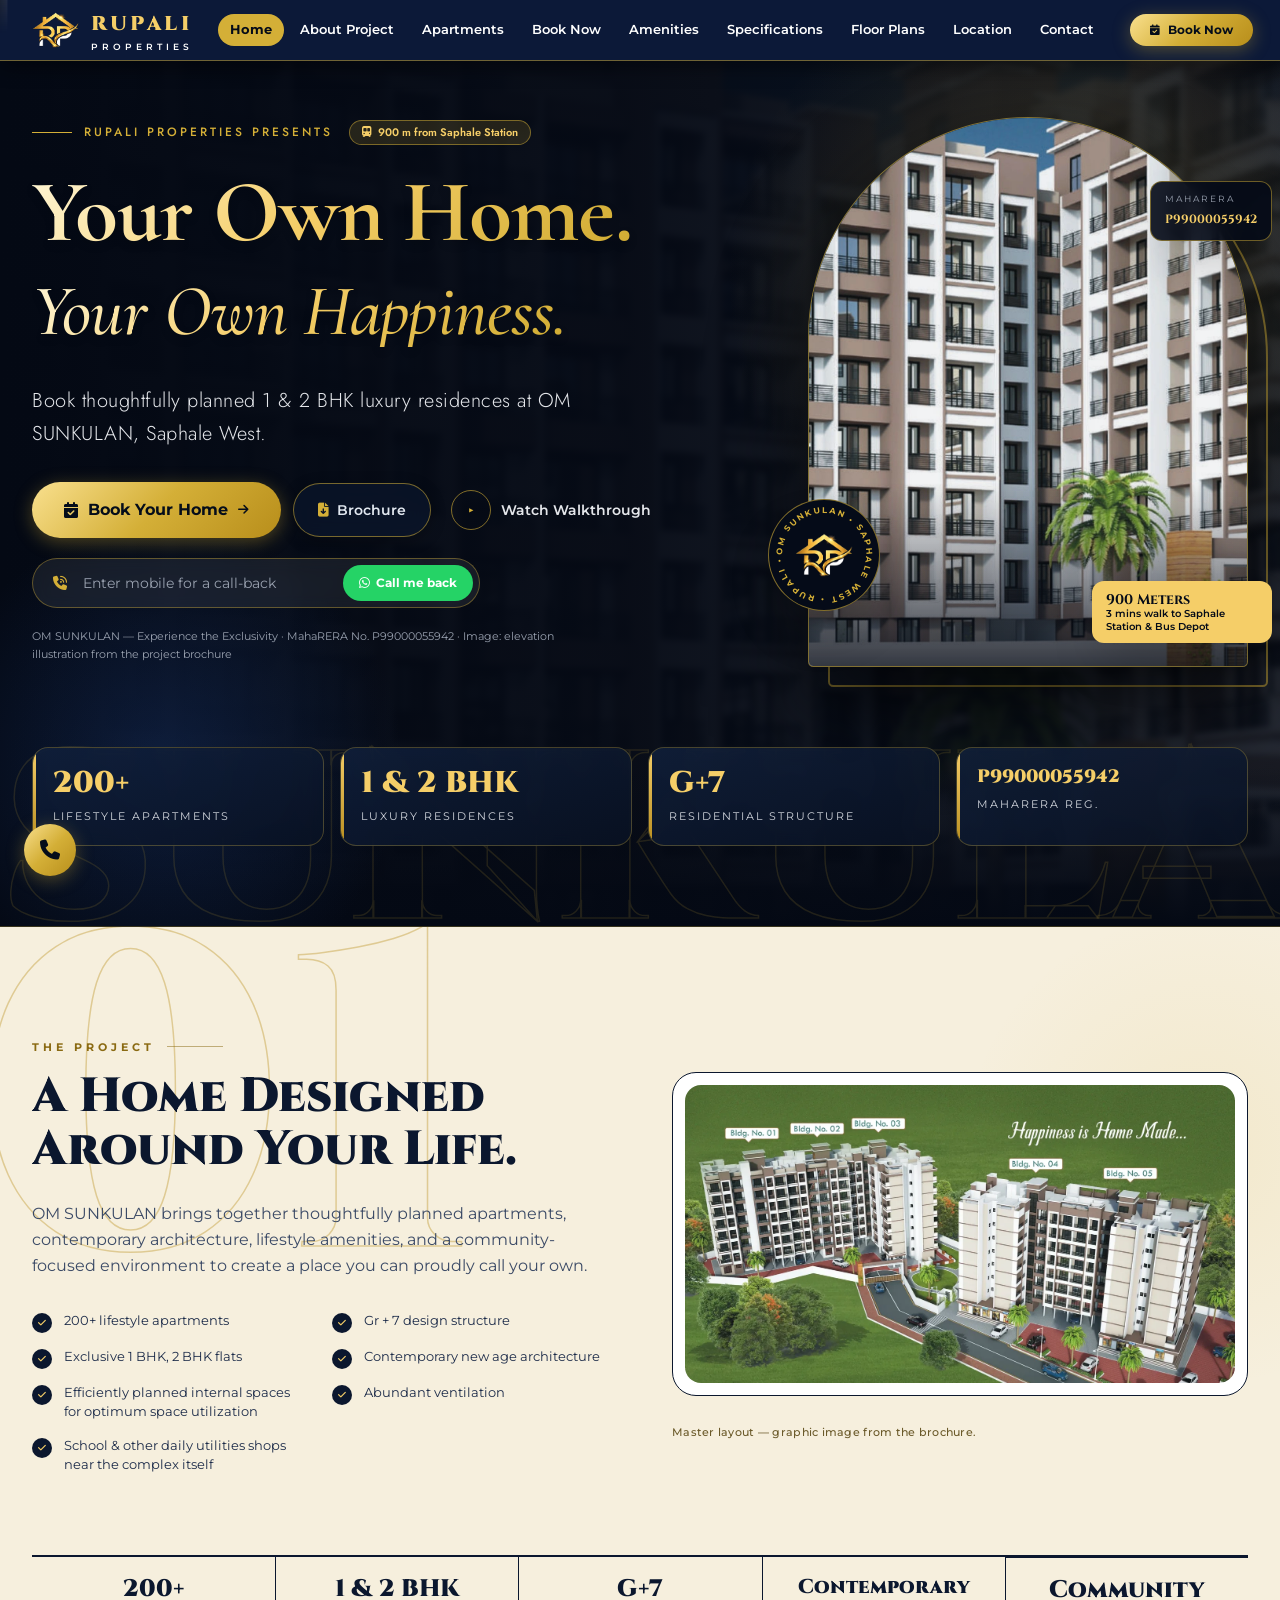
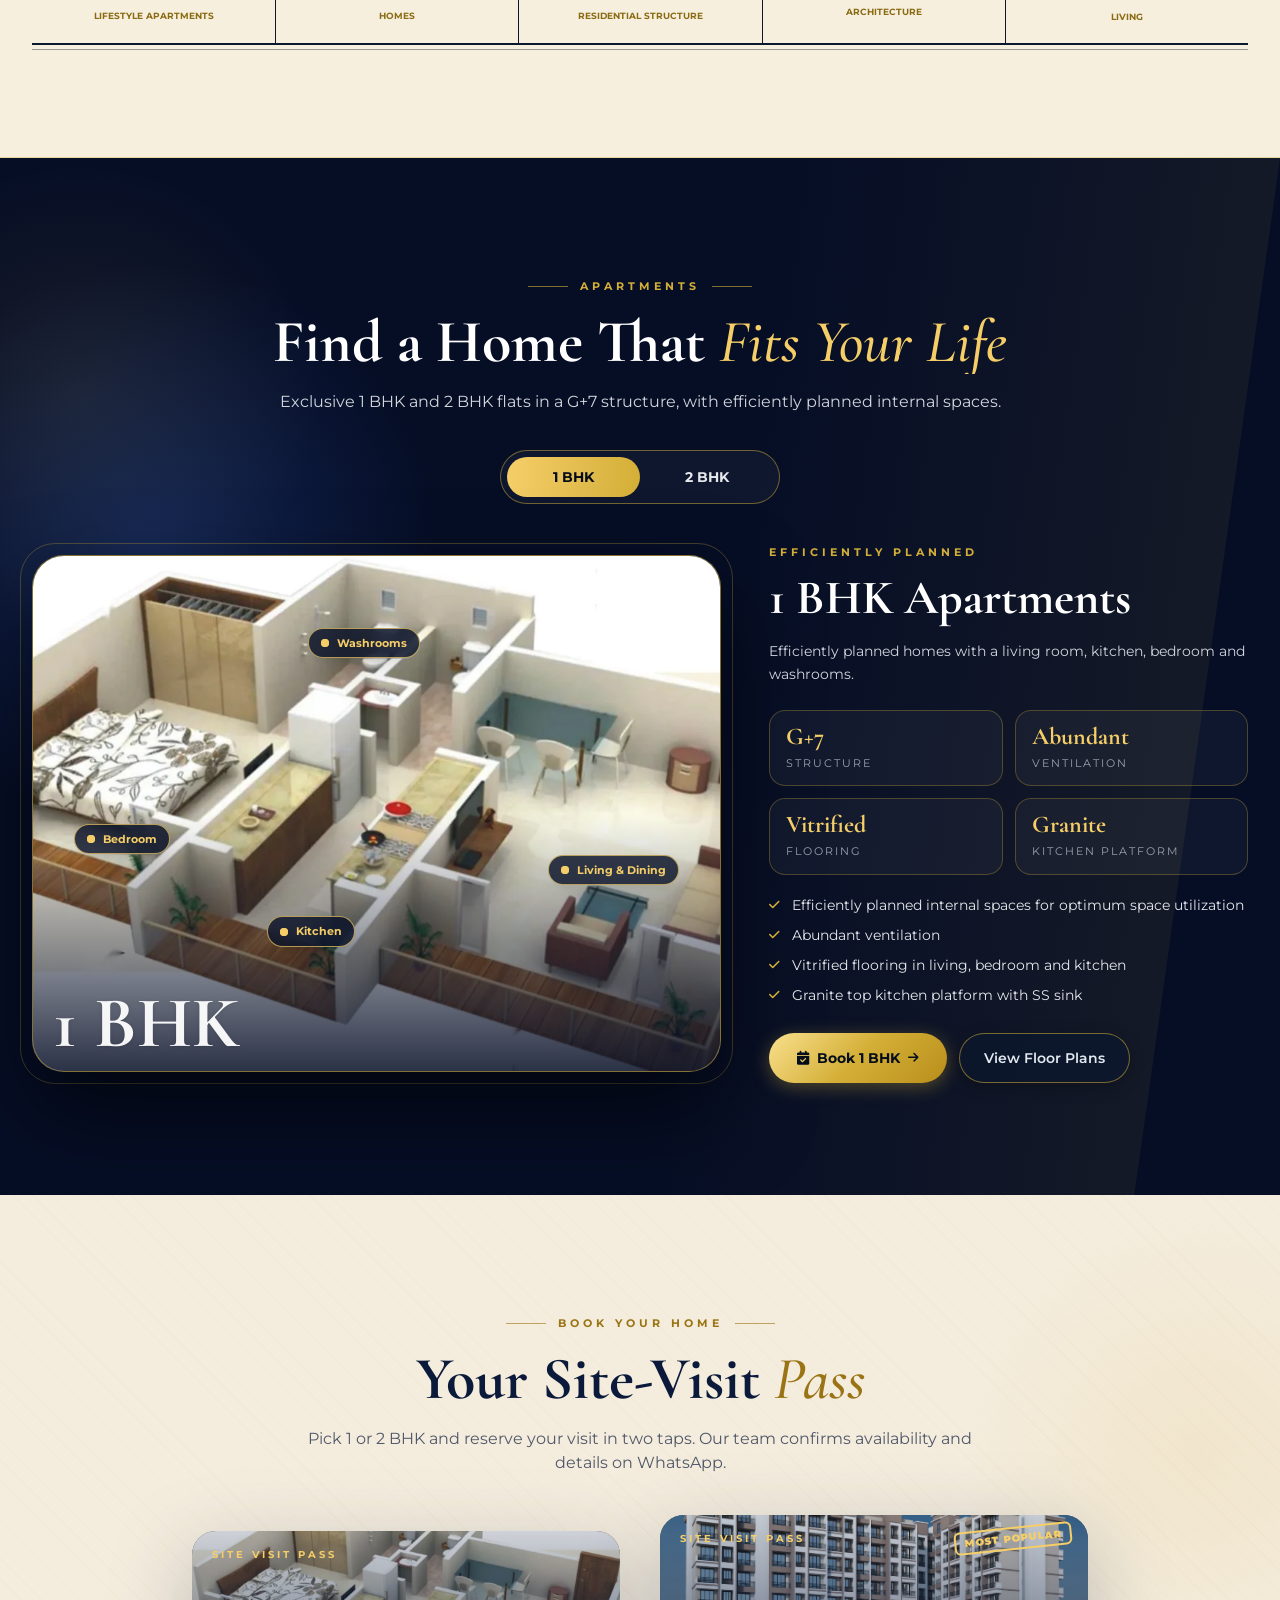
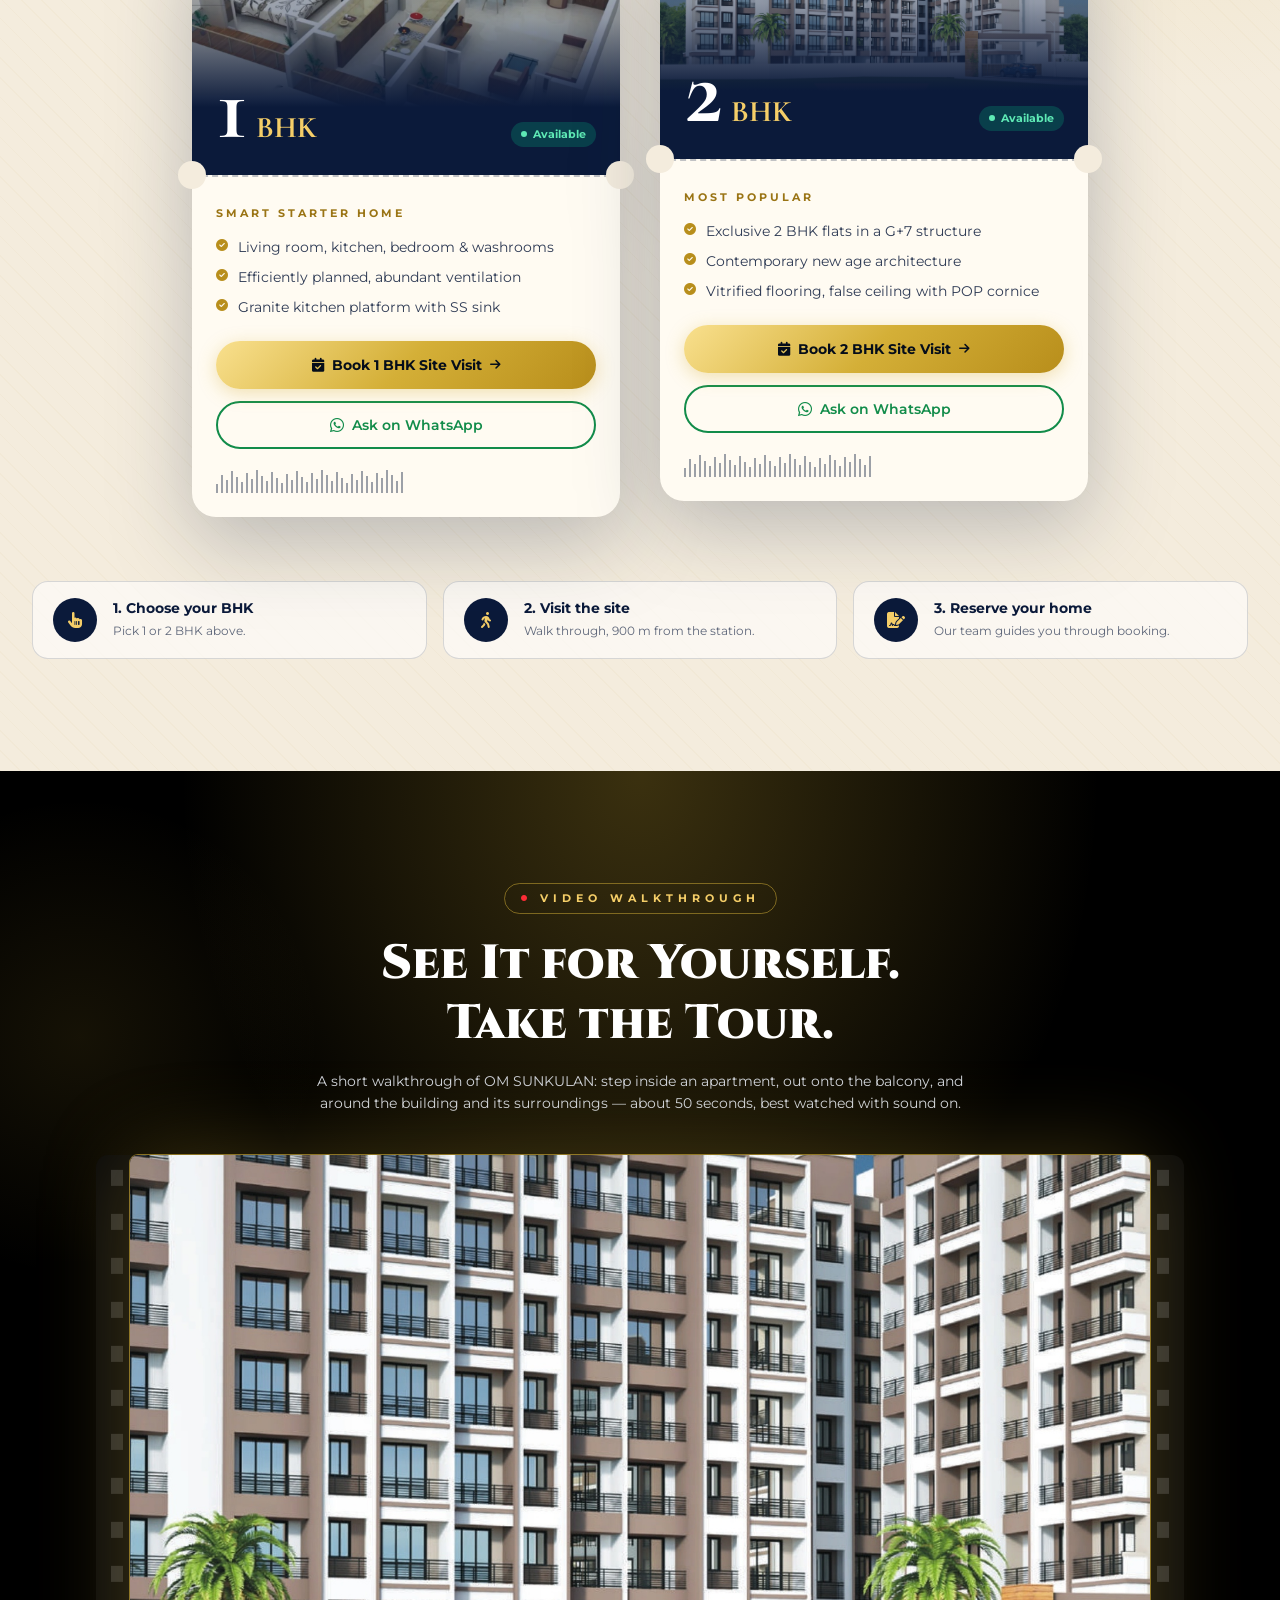
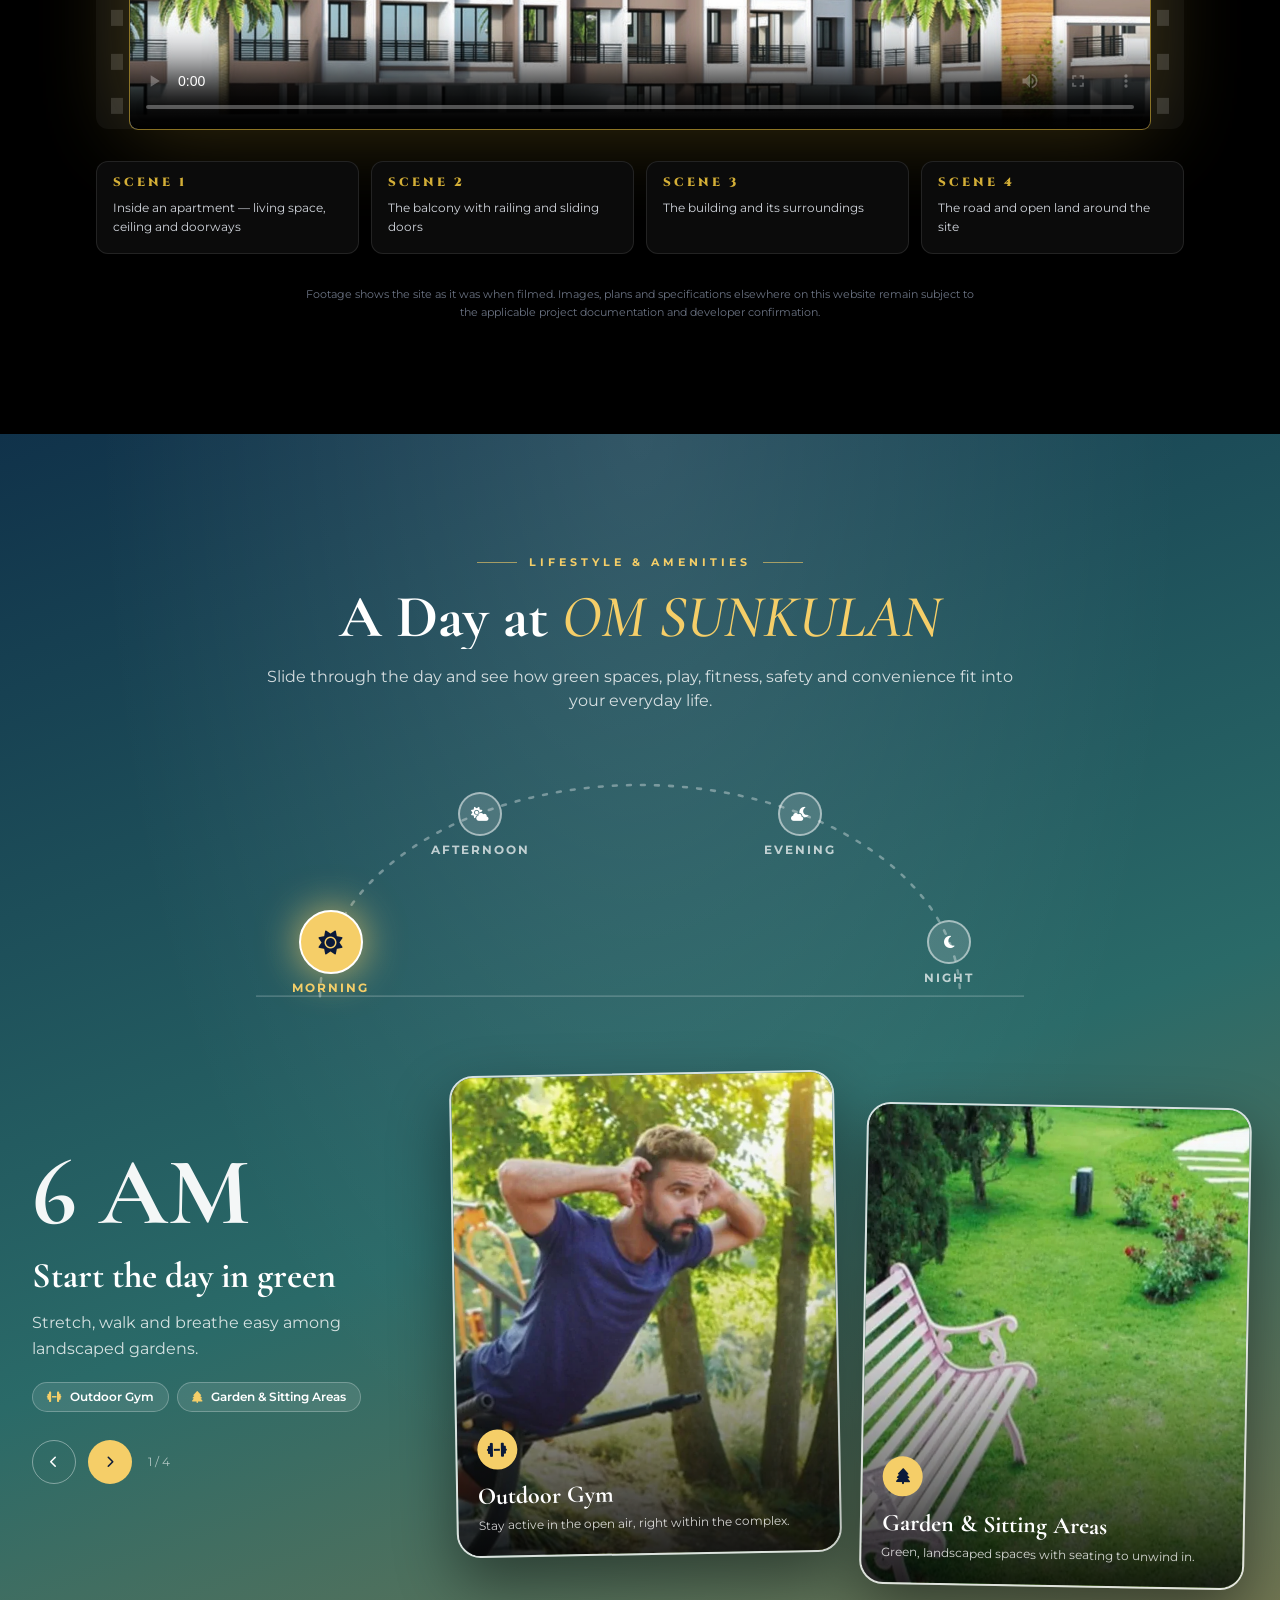
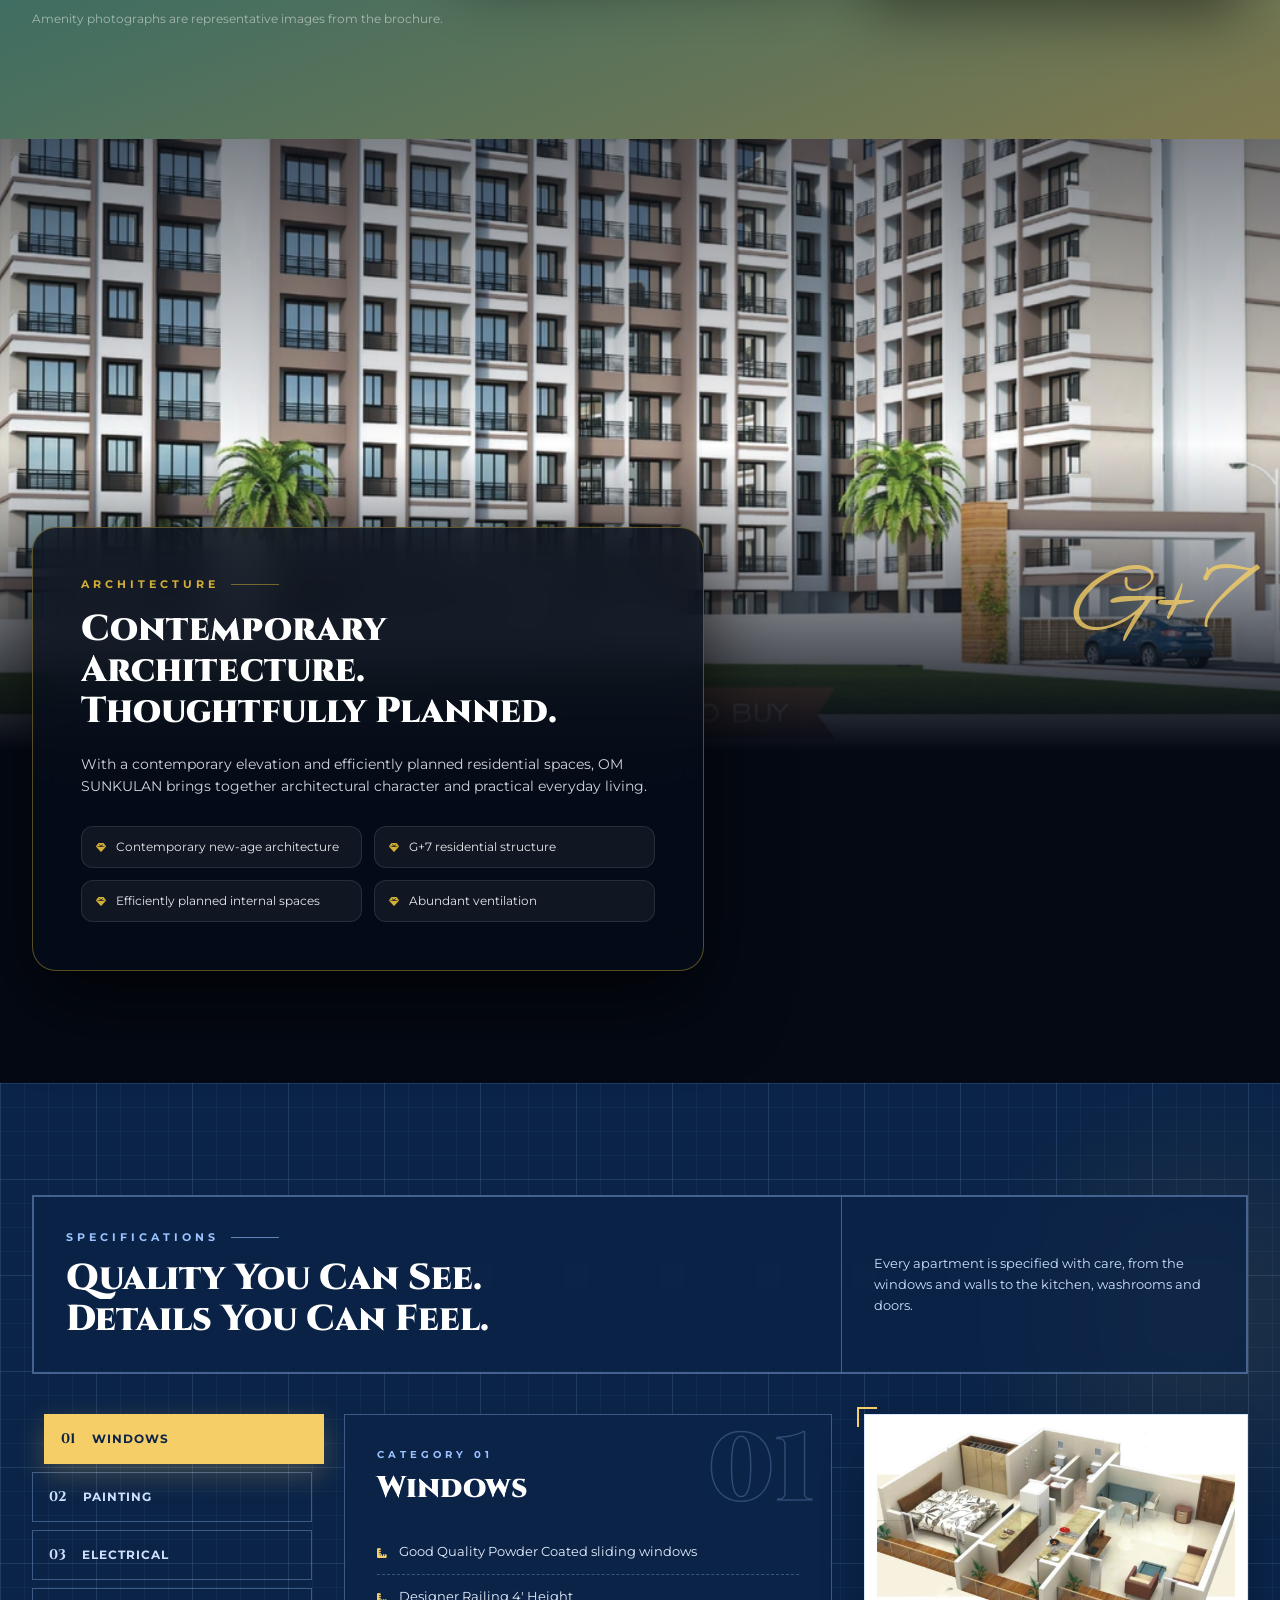
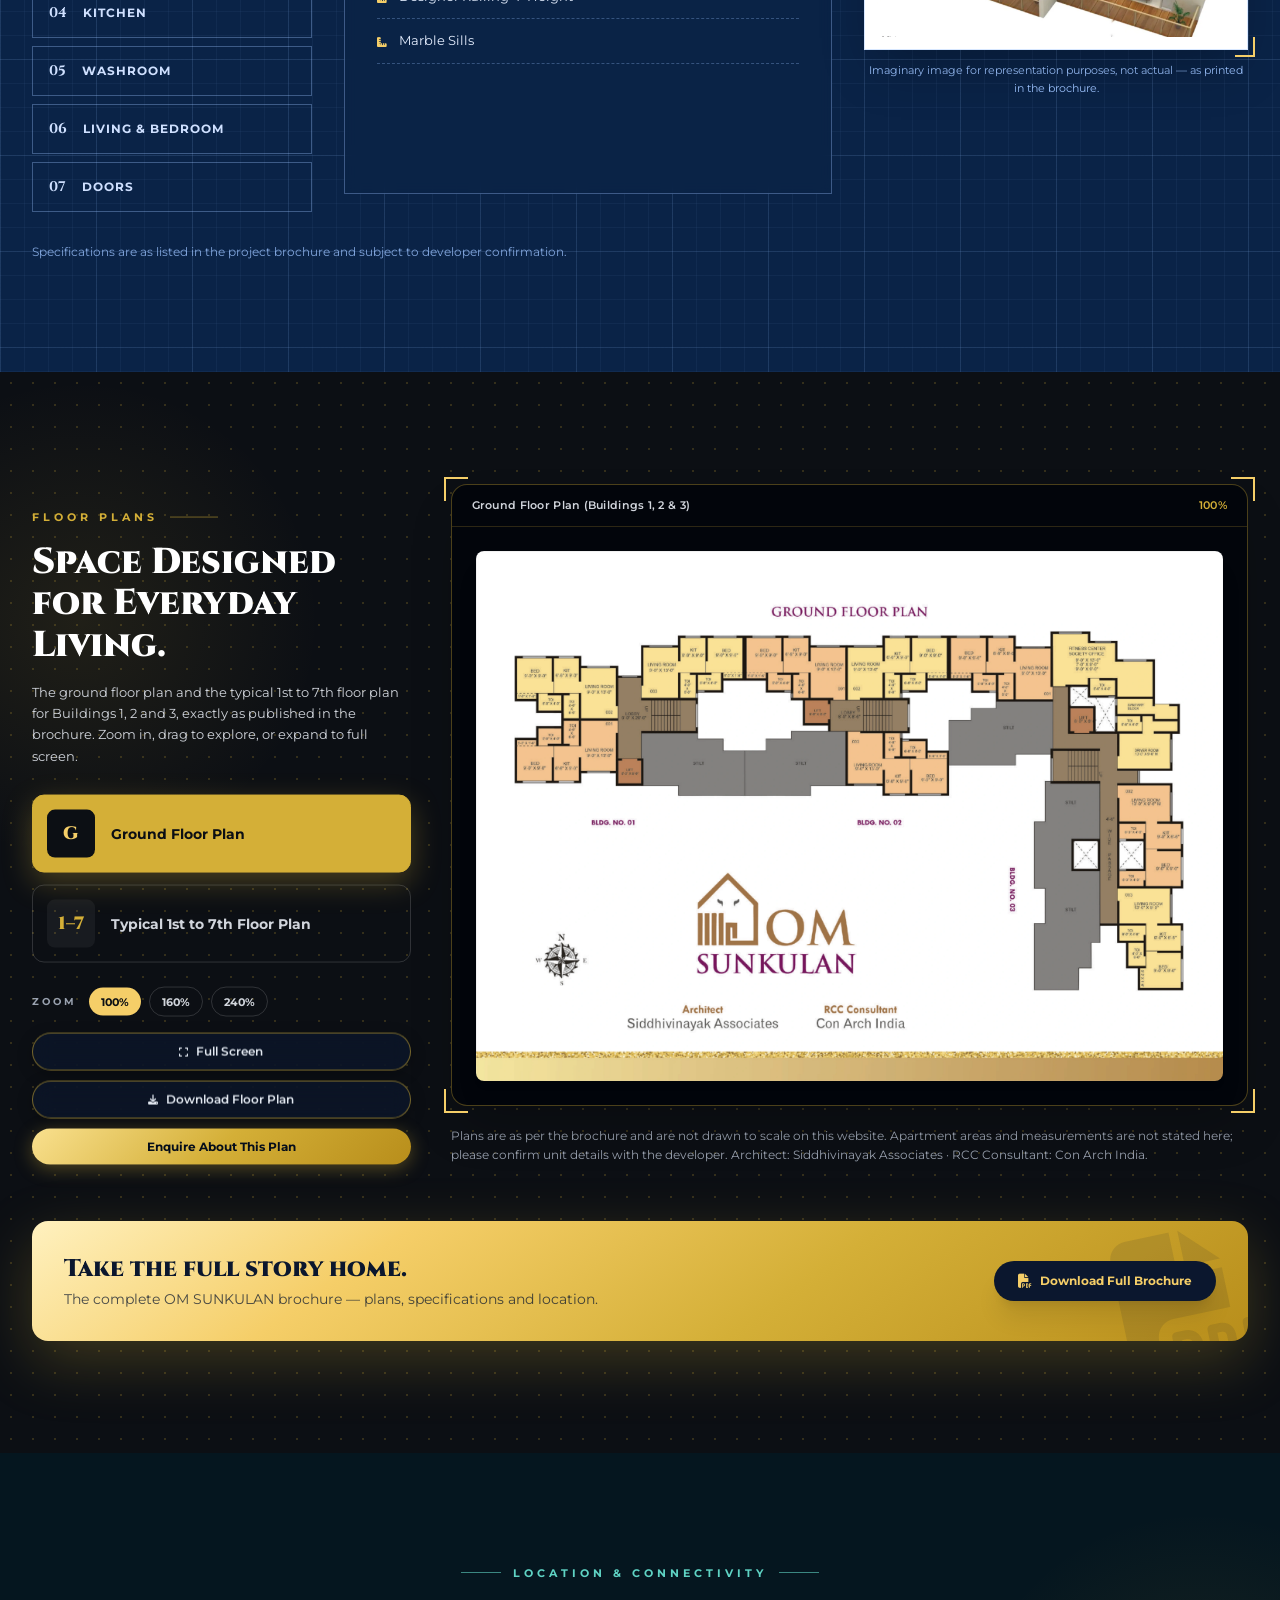
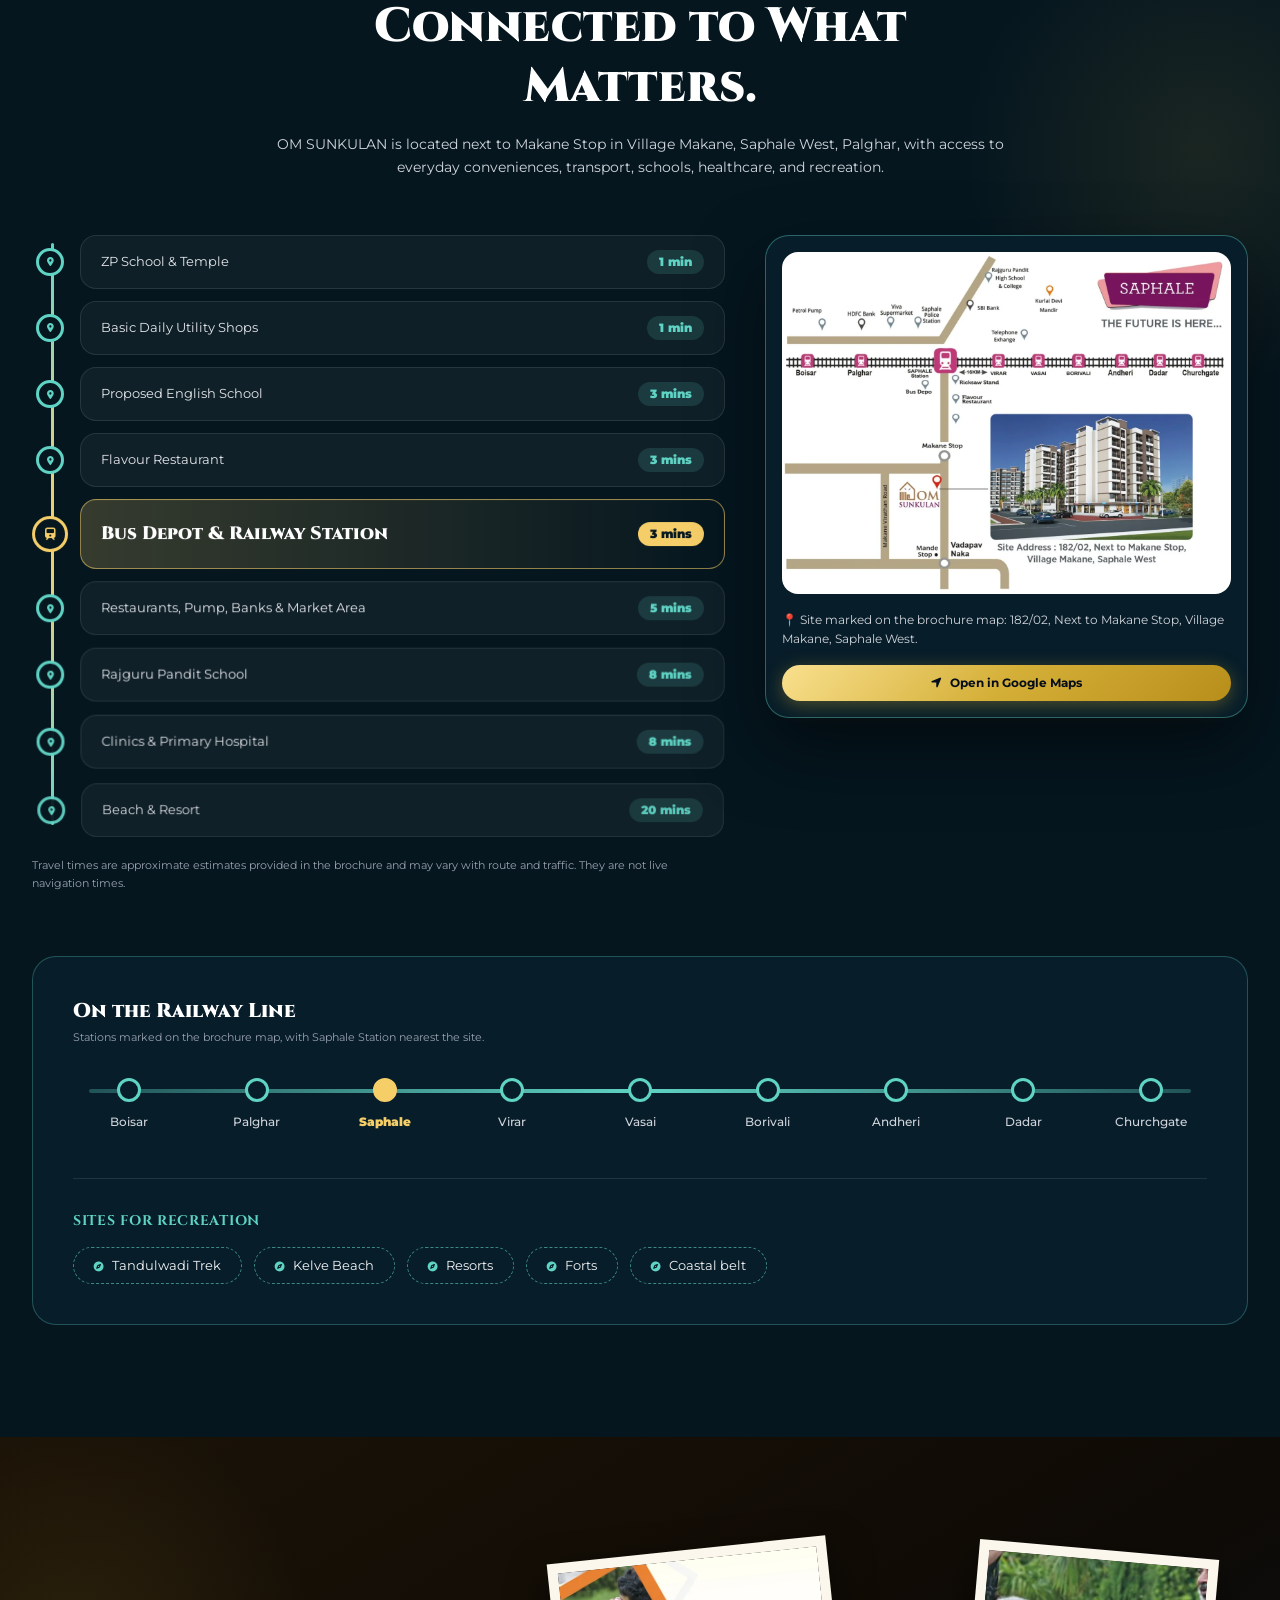
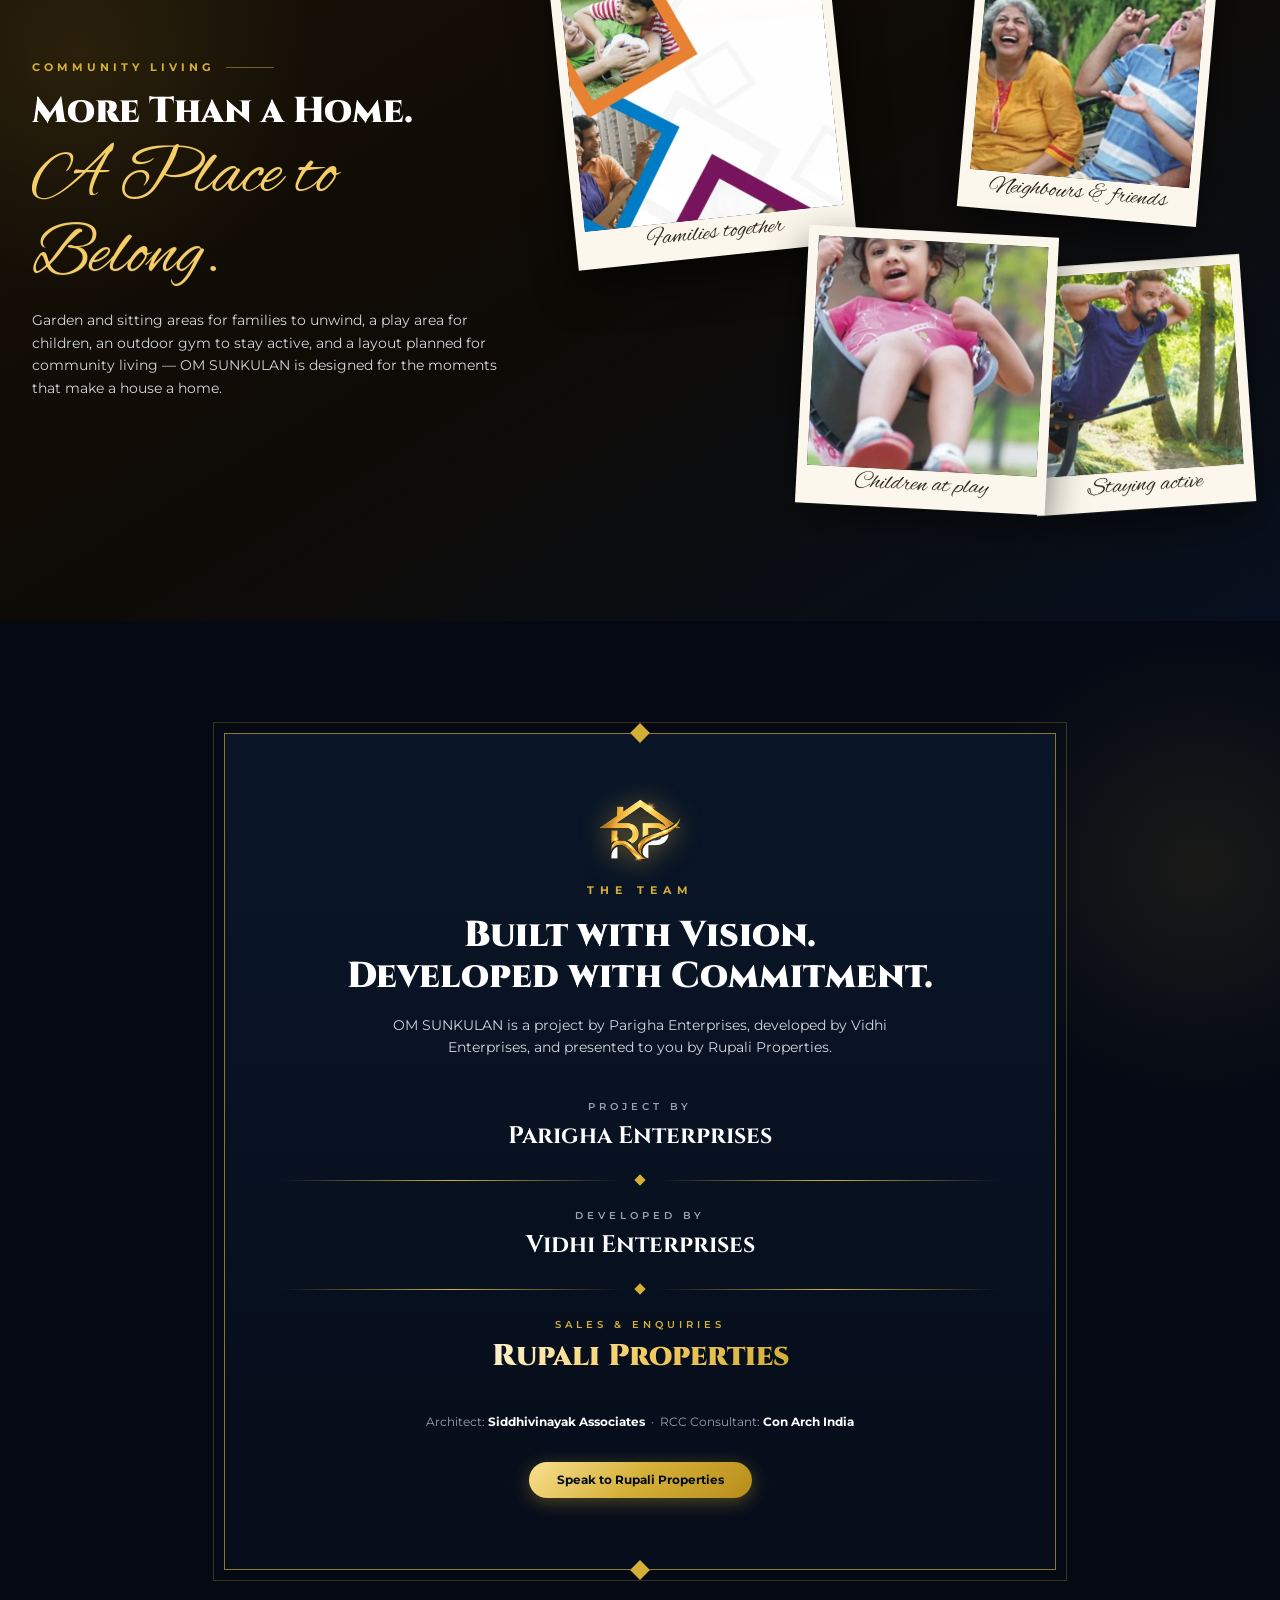
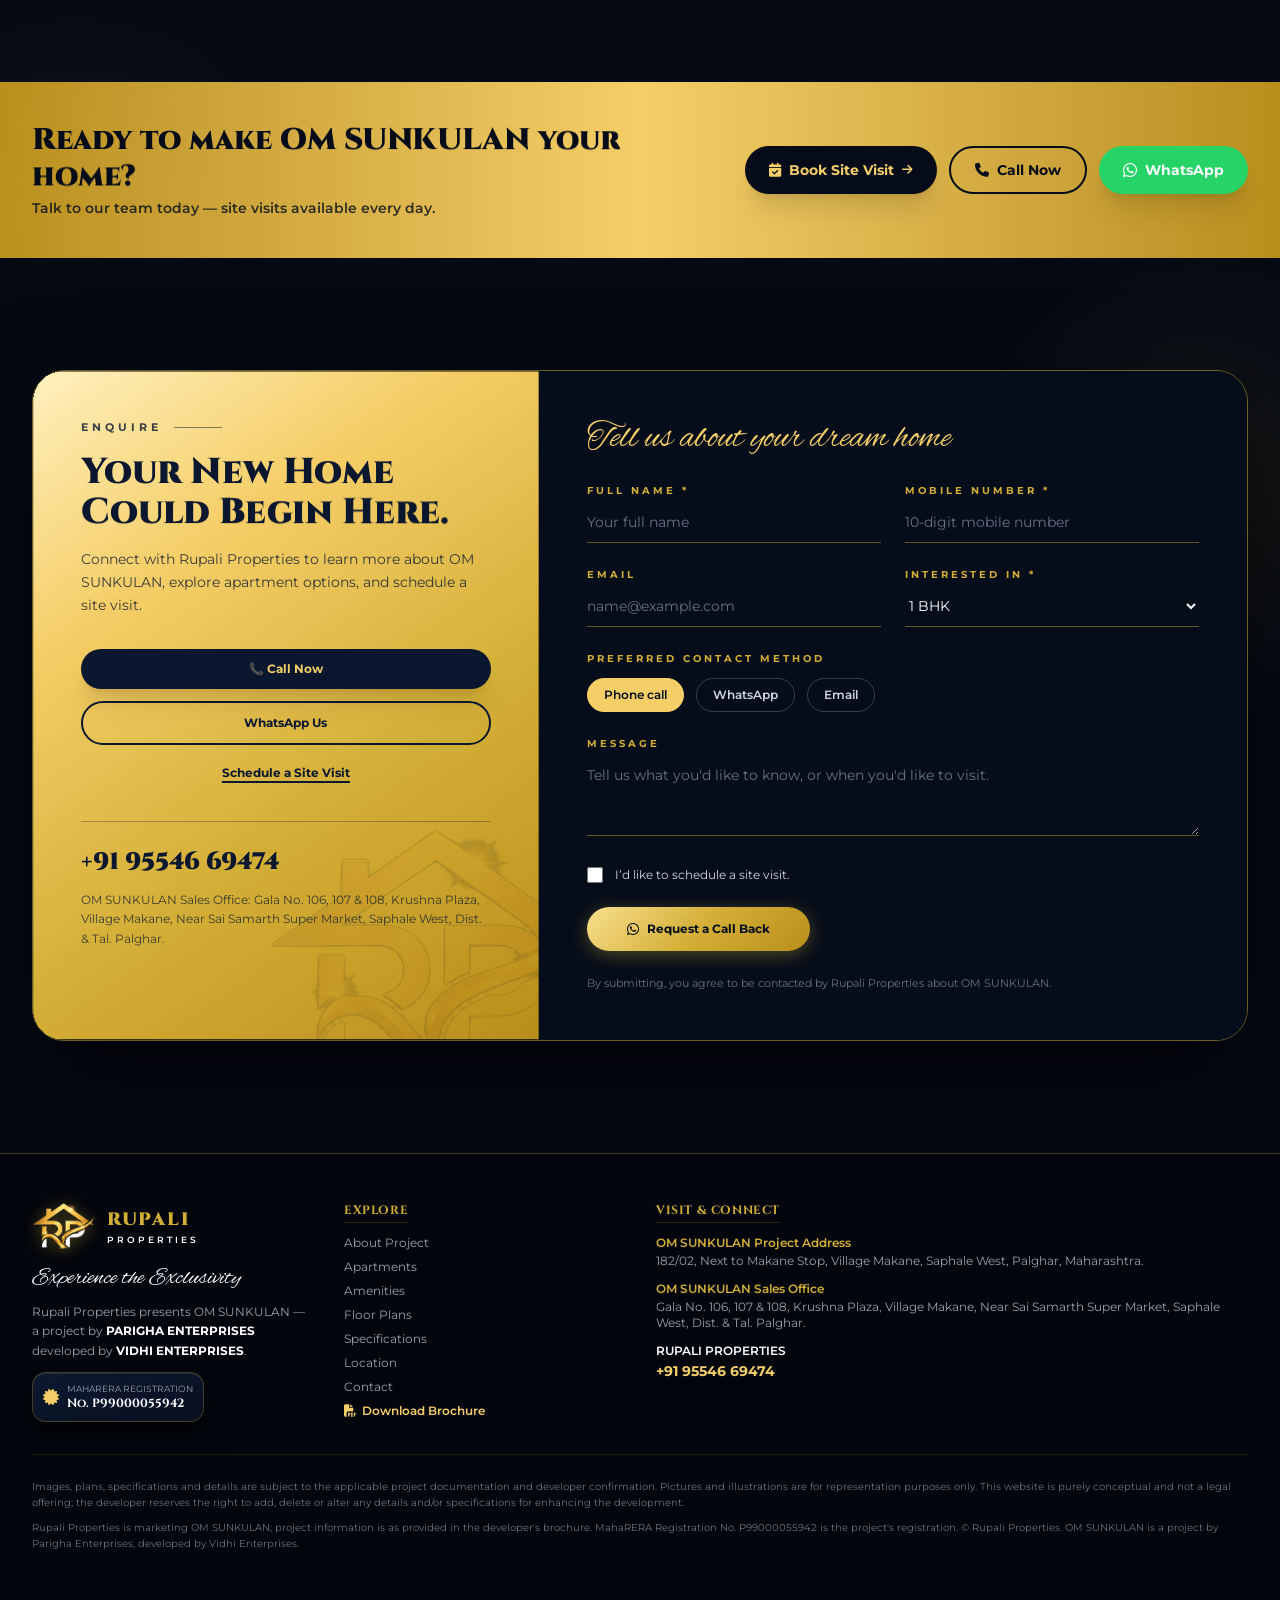
